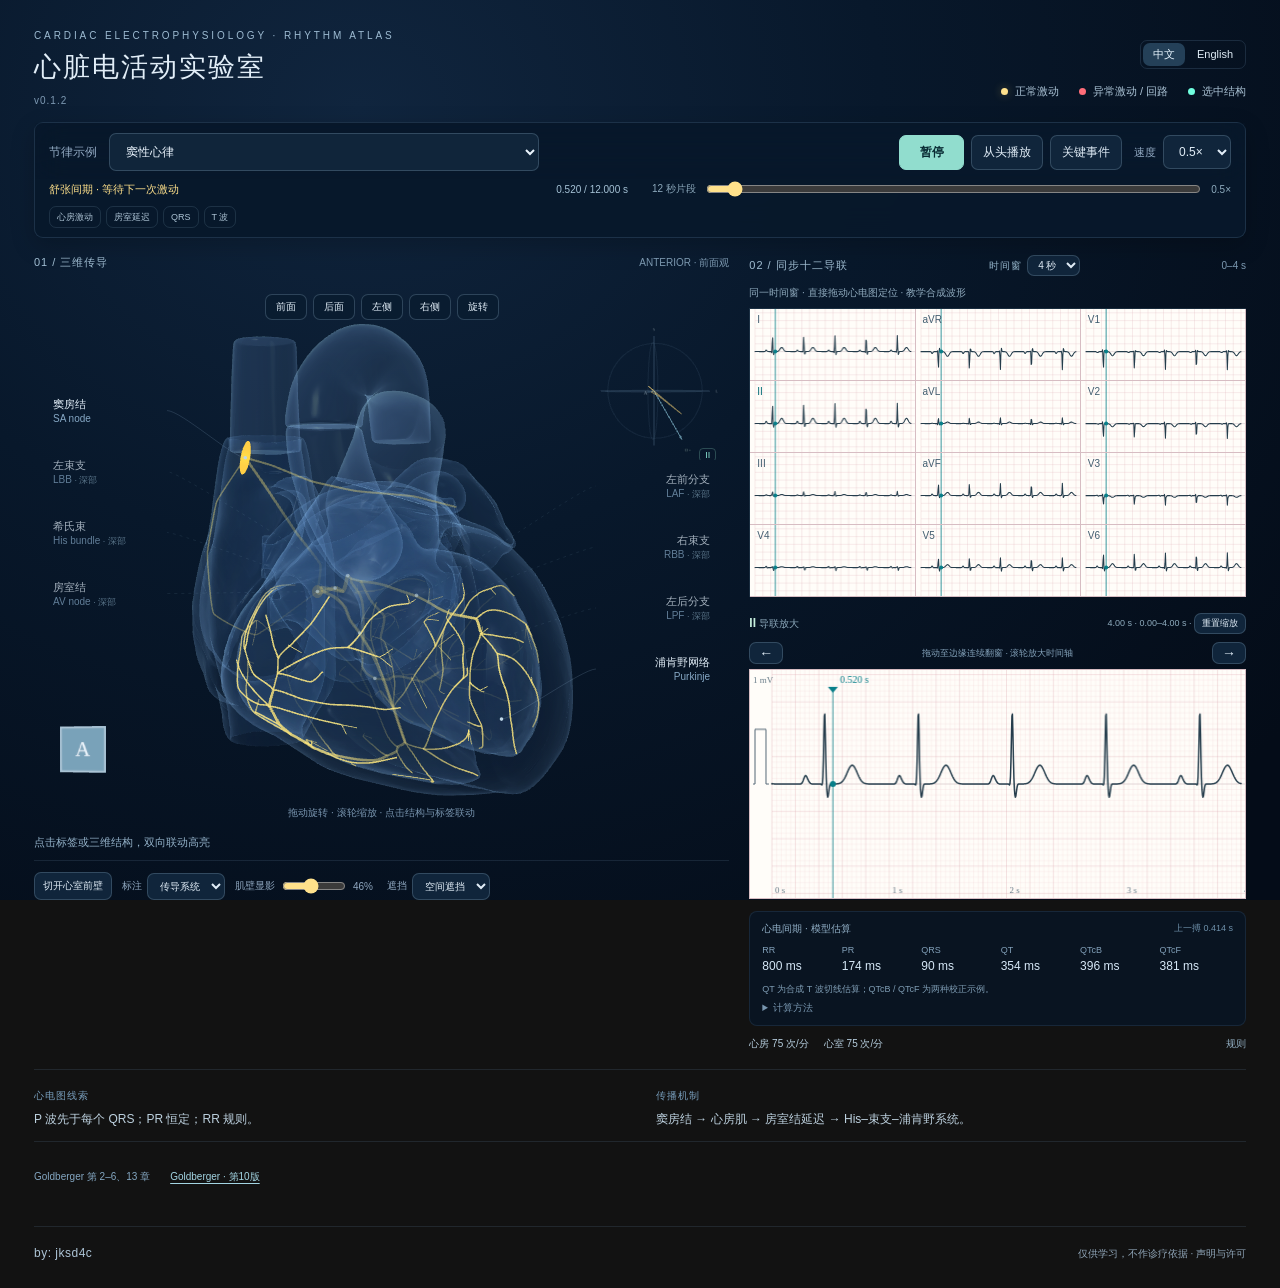
==== outputs/sinus-rhythm-3d.html @ d71da27b "Release v0.1.2 teaching beta under GPL-3.0-only" ====
<!doctype html>
<!--
SPDX-License-Identifier: GPL-3.0-only
Copyright (C) 2026 jksd4c
See LICENSE for copying conditions and warranty disclaimer.
-->

<html lang="zh-CN"><head><meta charset="utf-8"><meta name="referrer" content="no-referrer"><meta name="viewport" content="width=device-width, initial-scale=1"><title>心脏电活动实验室 · 0.1.2 内测版</title><style>/*
SPDX-License-Identifier: GPL-3.0-only
Copyright (C) 2026 jksd4c
See LICENSE for copying conditions and warranty disclaimer.
*/
:root{color-scheme:dark;--ink:#e1edf7;--muted:#94afc7;--line:#819fb52b;--gold:#ffe18b;--red:#ff6d79;--cyan:#70ffdf;--bg:#0b1b2c}*{box-sizing:border-box}body{margin:0;background:radial-gradient(ellipse at 30% 20%,#224365 0%,#102940 40%,#0a1b2c 85%);color:var(--ink);font-family:"Segoe UI","Microsoft YaHei",sans-serif}main{max-width:1600px;margin:auto;padding:30px 34px 22px}button,input,select{font:inherit}button,select{background:#19374f;color:var(--ink);border:1px solid #65839a66;border-radius:7px;padding:8px 11px;font-size:12px;cursor:pointer}select{max-width:100%}button:hover,select:hover{background:#294e68;border-color:#90b4c6}button:focus-visible,select:focus-visible,input:focus-visible,canvas:focus-visible{outline:2px solid var(--cyan);outline-offset:3px}button[aria-pressed=true]{border-color:#70d3c3;color:#b5ffe7;background:#1b4e55}button.primary{color:#092c34;background:#91ddce;border-color:#91ddce;font-weight:600;min-width:65px}input[type=range]{accent-color:var(--gold);cursor:pointer}button:disabled{opacity:.4;cursor:default}[hidden]{display:none!important}.heading{display:flex;justify-content:space-between;align-items:center;gap:24px}.eyebrow{font-size:10px;letter-spacing:2.9px;color:#9dbbd2}h1{font-weight:500;font-size:27px;letter-spacing:2px;margin:8px 0 5px}.subtitle{font-size:12px;margin:0;color:var(--muted)}.legend{display:flex;gap:20px;font-size:11px;color:#abc3d5}.dot{display:inline-block;width:7px;height:7px;margin-right:7px;border-radius:50%;background:currentColor}.gold{color:var(--gold);box-shadow:0 0 10px #ffd35d55}.red{color:var(--red)}.cyan{color:var(--cyan)}.purple{color:#bb8be3}.blue{color:#578bb8}.gray{color:#727b8b}.session-bar{display:flex;align-items:center;gap:25px;padding:20px 0 17px;border-bottom:1px solid var(--line);margin-top:10px}.rhythm-control{display:flex;align-items:center;gap:12px;font-size:12px;color:var(--muted)}#rhythm{min-width:260px;padding:10px 12px;color:#eaf4fd}.rate-control{display:flex;flex-direction:column;gap:7px;font-size:10px;color:var(--muted)}.rate-input{display:flex;align-items:center;gap:8px;white-space:nowrap}.rate-input input{width:110px;margin:0}.rate-input output{font-size:20px;font-variant-numeric:tabular-nums;color:var(--gold);min-width:31px}.rate-input small{font-size:10px}.play-controls{display:flex;align-items:center;gap:7px;margin-left:auto}.speed-control{font-size:11px;color:var(--muted);display:flex;align-items:center;gap:7px;margin-left:5px}.workspace-grid{display:grid;grid-template-columns:minmax(0,1.12fr) minmax(0,1fr);gap:30px;margin-top:17px}.pane-heading{display:flex;justify-content:space-between;align-items:center;font-size:11px;letter-spacing:1px;color:#a2bfd4}.pane-heading span:last-child{color:#7e9bb3;letter-spacing:0;font-size:10px}.heart-pane{min-width:0}.scene-wrap{position:relative;height:478px;min-height:420px;isolation:isolate;touch-action:none}.scene-wrap canvas{position:absolute;inset:0;display:block;width:100%;height:100%}.heart-webgl{cursor:grab}.overlay{pointer-events:none;z-index:2}.view-presets{position:absolute;top:16px;left:0;right:0;display:flex;justify-content:center;gap:6px;z-index:5}.view-presets button{font-size:10px;background:#153149a8;padding:5px 10px}.hint{position:absolute;bottom:6px;left:0;right:0;text-align:center;font-size:10px;color:#7394af;pointer-events:none;z-index:3}.loading{position:absolute;top:40%;left:0;right:0;text-align:center;font-size:13px;color:#cce3f2;z-index:10}.anatomy-labels{position:absolute;inset:0;overflow:hidden;z-index:4;pointer-events:none}.anatomy-label-slot{position:absolute;left:0;top:0;pointer-events:auto;transition:opacity .18s}.anatomy-label{display:block;width:100%;padding:5px 6px;min-height:41px;text-align:left;background:transparent;border:1px solid transparent;line-height:1.4}.anatomy-label-slot.right .anatomy-label{text-align:right}.label-name{display:block;font-size:11px;font-weight:500}.label-latin{display:block;font-size:10px;color:#86a8c5}.anatomy-label:hover,.anatomy-label-slot.hovered .anatomy-label{background:#2c50654d;border-color:#83d6c945}.anatomy-label-slot.selected .anatomy-label{background:#154d51da;color:#84ffe0;border-color:#65d9bb99}.anatomy-label-slot.selected .label-latin{color:#83d6c8}.anatomy-label-slot.muted{opacity:.7}.selection-strip{display:flex;align-items:center;gap:9px;min-height:35px;font-size:11px;line-height:1.6;color:#93b1c8;margin-top:0}.selection-strip>span{flex:1}.selection-strip button{padding:4px 7px;white-space:nowrap;font-size:10px}.selection-strip .has-selection{color:#b2ebdf}.view-controls{border-top:1px solid var(--line);padding-top:11px;display:flex;gap:10px;align-items:center;flex-wrap:wrap;font-size:10px}.view-controls label{display:flex;gap:5px;align-items:center;color:var(--muted)}.view-controls select,.view-controls button{font-size:10px;padding:6px 8px}.view-controls input{width:64px}.view-controls output{min-width:24px}.ecg-pane{min-width:0}.ecg-caption{color:#8faabd;font-size:10px;margin:10px 0 8px}.ecg-grid{display:grid;grid-template-columns:repeat(3,minmax(0,1fr));border-top:1px solid #4d6c8144;border-left:1px solid #4d6c8144}.ecg-cell{display:block;position:relative;padding:0;height:72px;border:0;border-right:1px solid #4d6c8144;border-bottom:1px solid #4d6c8144;background:#0c2034;border-radius:0;overflow:hidden}.ecg-cell:hover{background:#122c42}.ecg-cell[aria-pressed=true]{box-shadow:inset 0 0 0 1px #81cdb5;background:#102c3b}.ecg-cell span{position:absolute;left:7px;top:5px;color:#a9c4d8;font-size:10px;z-index:1}.ecg-cell[aria-pressed=true] span{color:#adffe4}.ecg-cell canvas{width:100%;height:100%;display:block}.strip-heading{display:flex;align-items:center;justify-content:space-between;margin:12px 0 5px;font-size:10px;color:#8daabc}.strip-heading strong{color:#c6efdd;font-size:12px}.strip-heading span:last-child{font-size:9px}.lead-strip{display:block;width:100%;height:156px;background:#0c2034;cursor:crosshair;border:1px solid #4d6c8155}.ecg-values{display:flex;gap:15px;font-size:11px;color:#b7cfdf;margin-top:10px;line-height:1.5;font-variant-numeric:tabular-nums}.ecg-values span:last-child{margin-left:auto;color:#90acbf;font-size:10px}.time-section{margin-top:18px;padding-top:15px;border-top:1px solid var(--line)}.phase-line{display:flex;align-items:center;justify-content:space-between;gap:12px}.phase-line>strong{color:var(--gold);font-size:13px;font-weight:500;min-width:245px}.sequence{display:flex;align-items:center;gap:8px;font-size:10px;color:#60849e}.sequence b{font-weight:500;color:#779bb8}.sequence b.active{color:var(--gold);text-shadow:0 0 14px #e3bb4d88}.time-readout{font-size:11px;color:#a5c2d6;font-variant-numeric:tabular-nums;white-space:nowrap}.timeline{height:3px;background:#4a698349;margin:12px 0 8px}.timeline>div{height:100%;width:0;background:linear-gradient(90deg,#d7b85c,#ffe18b)}.scrub-row{display:flex;align-items:center;gap:14px;font-size:10px;color:#8daabd}.scrub-row input{flex:1;min-width:40px}.scrub-row>span{white-space:nowrap}.event-markers{display:flex;gap:7px;flex-wrap:wrap;padding:9px 0 0}.event-markers button{font-size:10px;padding:3px 8px;background:transparent;border-color:#7595ae33;color:#adc4d5}.event-markers button.abnormal{color:#ff9ba1;border-color:#c66b7355}.teaching-note{display:grid;grid-template-columns:1fr 1fr;gap:32px;margin:18px 0 24px;padding:15px 0;border-top:1px solid var(--line);border-bottom:1px solid var(--line)}.note-label{font-size:10px;letter-spacing:1px;color:#789ebc}.teaching-note p{font-size:12px;color:#bdd1df;line-height:1.8;margin:6px 0 0}.teaching-note label{font-size:11px;margin-top:9px;display:flex;align-items:center;gap:10px}.detail-tabs{display:flex;gap:4px;border-bottom:1px solid var(--line);padding-bottom:0}.detail-tabs button{border:0;background:transparent;border-radius:0;color:#8eacc2;font-size:12px;padding:10px 18px;border-bottom:2px solid transparent;margin-bottom:-1px}.detail-tabs button[aria-expanded=true]{color:#b6f5e1;border-bottom-color:#7ed0bc}.detail-tabs button:hover{color:#e5f8f1}.vector-panel{display:grid;grid-template-columns:1fr 1fr;gap:12px 40px;padding-top:20px}.detail-title{font-size:13px;color:#c9deec;margin-bottom:7px}.vector-panel canvas{width:100%;height:270px;display:block}.micro-copy{font-size:10px;line-height:1.8;color:#8da9bc}.model-note{grid-column:1/-1;margin:8px 0 0;font-size:10px;line-height:1.8;color:#7896ac}.detail-toolbar{display:flex;align-items:center;justify-content:space-between;gap:18px;padding:19px 0 10px}.detail-toolbar>div:first-child{min-width:190px}.detail-toolbar #ventricular-settings,.detail-toolbar #pv-settings{display:flex;gap:10px;align-items:center;flex-wrap:wrap;justify-content:flex-end}.detail-toolbar label{display:flex;gap:7px;align-items:center;font-size:10px;color:#9cb7ca}.detail-toolbar select,.detail-toolbar button{font-size:11px}.detail-toolbar input{width:100px}.detail-toolbar output{min-width:49px;font-variant-numeric:tabular-nums}.local-grid{display:grid;grid-template-columns:1.5fr 1fr;gap:22px}.local-scene{position:relative;height:370px;touch-action:none;background:radial-gradient(ellipse at 50% 50%,#21446555,#0b213000);overflow:hidden}.local-scene canvas{position:absolute;inset:0;width:100%;height:100%;display:block;cursor:grab}.local-hint{position:absolute;left:0;right:0;bottom:5px;text-align:center;font-size:10px;color:#7d9cb1;pointer-events:none;z-index:2}.local-overlay{position:absolute;inset:0;pointer-events:none;z-index:2}.local-tag{position:absolute;font-size:10px;color:#bcdae9;background:#0f2b3cdc;padding:3px 6px;border-radius:4px;white-space:nowrap;transform:translate(-50%,-50%)}.local-legend{display:flex;gap:8px 13px;flex-wrap:wrap;font-size:10px;color:#9fb9ce;margin:9px 0 5px}.local-readout>canvas{height:170px;width:100%;display:block}.local-readout>strong{font-size:12px;font-weight:500;color:#e3d397}.local-readout>p{font-size:11px;line-height:1.9;color:#b2c9d9;margin:9px 0}.local-readout>p.micro-copy{font-size:10px;color:#819eb5}.reference-intro h2{font-size:16px;font-weight:500;margin:22px 0 8px}.reference-intro p,.reference-grid p,.reference-grid li{font-size:12px;line-height:1.9;color:#aac3d4}.table-scroll{overflow:auto}table{border-collapse:collapse;width:100%;font-size:11px;line-height:1.8}th,td{border-bottom:1px solid var(--line);padding:13px 14px;text-align:left;vertical-align:top}th{font-size:10px;color:#9bb9ce;font-weight:500}td{color:#bed3e2}a{color:#a3d5e3;text-underline-offset:3px}a:hover{color:#d5f8ff}td:first-child{width:30%}td:nth-child(2){width:28%}.scope-list{display:flex;flex-wrap:wrap;gap:8px;margin-top:18px}.scope-list button{font-size:10px}.reference-grid{display:grid;grid-template-columns:1fr 1fr;gap:30px;margin-top:15px}.reference-grid h3{font-size:13px;font-weight:500;color:#d1e1eb}.reference-grid ul{padding-left:18px}.reference-grid li{margin-bottom:8px}footer{display:flex;justify-content:space-between;gap:30px;font-size:10px;color:#708fa7;border-top:1px solid var(--line);margin-top:26px;padding-top:14px}footer details{max-width:750px}footer summary{cursor:pointer;text-align:right}footer p{line-height:1.8}
@media(min-width:1450px){.scene-wrap{height:493px}.ecg-cell{height:76px}}@media(max-width:1190px){main{padding:25px 22px}.session-bar{gap:18px;flex-wrap:wrap}.play-controls{margin-left:auto}.legend{gap:12px;font-size:10px}.workspace-grid{gap:20px;grid-template-columns:1.1fr 1fr}.scene-wrap{height:465px}.view-controls{gap:6px}.sequence{gap:4px;font-size:9px}.phase-line>strong{min-width:200px;font-size:12px}.detail-toolbar{align-items:flex-start}}@media(max-width:950px){.workspace-grid{grid-template-columns:1fr}.scene-wrap{height:520px}.ecg-cell{height:90px}.ecg-grid{grid-template-columns:repeat(3,minmax(0,1fr))}.ecg-pane{margin-top:5px}.heading{align-items:flex-start}.legend{flex-wrap:wrap;max-width:240px;gap:8px 12px}.session-bar{gap:15px 25px}.play-controls{margin-left:0}.sequence{display:none}.local-grid{grid-template-columns:1.25fr 1fr}.detail-toolbar{flex-direction:column;align-items:stretch}.detail-toolbar #ventricular-settings,.detail-toolbar #pv-settings{justify-content:flex-start}}@media(max-width:620px){main{padding:20px 13px}.heading{display:block}h1{font-size:23px}.eyebrow{font-size:9px;letter-spacing:2px}.legend{max-width:none;margin-top:14px}.session-bar{padding-top:10px;gap:15px}.rhythm-control{width:100%;justify-content:space-between}#rhythm{min-width:0;flex:1;max-width:290px}.rate-control{flex-direction:row;align-items:center;gap:12px}.rate-input input{width:135px}.play-controls{width:100%;flex-wrap:wrap}.speed-control{margin-left:auto}.scene-wrap{height:443px}.anatomy-label{padding:4px 2px}.label-name{font-size:10px}.label-latin{font-size:9px}.selection-strip{font-size:10px;flex-wrap:wrap}.selection-strip>span{flex-basis:75%}.view-controls{gap:9px}.ecg-cell{height:72px}.ecg-grid{grid-template-columns:repeat(2,minmax(0,1fr))}.teaching-note{grid-template-columns:1fr;gap:15px}.phase-line{align-items:flex-start}.phase-line>strong{min-width:0;font-size:11px}.time-readout{font-size:10px}.ecg-values{gap:9px;font-size:10px}.detail-tabs{overflow-x:auto}.detail-tabs button{padding:11px 12px;white-space:nowrap;font-size:11px}.vector-panel{grid-template-columns:1fr;gap:20px}.vector-panel canvas{height:250px}.local-grid{grid-template-columns:1fr;gap:8px}.local-scene{height:310px}.local-readout canvas{height:165px}.reference-grid{grid-template-columns:1fr;gap:8px}.table-scroll table{min-width:580px}.detail-toolbar input{width:105px}.strip-heading span:last-child{font-size:8px}footer{gap:14px}.ecg-pane .pane-heading{font-size:10px}}@media(prefers-reduced-motion:reduce){.anatomy-label-slot{transition:none}}

/* Local viewing refinements */
.session-bar{position:sticky;top:0;z-index:30;background:#112b42ed;backdrop-filter:blur(14px);padding-left:10px;padding-right:10px;margin-left:-10px;margin-right:-10px}
.local-readout>#local-ecg{height:92px;margin:8px 0 9px}.local-readout>#local-trace{height:165px}
#panel-tissue[data-local="pv"] .local-legend span:nth-child(n+3){display:none}
#panel-tissue[data-local="ventricle"] .local-scene{height:415px}
@media(max-width:620px){.session-bar{position:relative;top:auto}.local-scene,#panel-tissue[data-local="ventricle"] .local-scene{height:310px}}

/* Paper ECG, collapsible detail views, and depth cues. */
.ecg-cell,.ecg-cell:hover,.ecg-cell[aria-pressed=true],.lead-strip{background:#fffdf9;border-color:#d7bdc3}.ecg-cell span{color:#425d70}.ecg-cell[aria-pressed=true]{box-shadow:inset 0 0 0 1.5px #16858f}.ecg-cell[aria-pressed=true] span{color:#056d78}.ecg-cell canvas,.lead-strip{touch-action:none;cursor:ew-resize}.ecg-cell canvas.scrubbing,.lead-strip.scrubbing{cursor:grabbing}
.ecg-progress-row{display:flex;align-items:center;gap:10px;padding:10px 12px 8px;background:#fffdf9;color:#546e7c;font-size:10px;border:1px solid #d7bdc3;border-top:0}.ecg-progress-row input{flex:1;min-width:40px;accent-color:#197e88}.ecg-progress-row output{font-variant-numeric:tabular-nums;min-width:52px;text-align:right}
.detail-tabs #detail-close{margin-left:auto;color:#aac8d3}.detail-tabs button[aria-expanded=true]{color:#b6f5e1;border-bottom-color:#7ed0bc}.anatomy-label-slot.behind .label-latin::after{content:' · 深部';font-size:9px;color:#7897ac}.anatomy-label-slot.behind:not(.selected) .anatomy-label{opacity:.85}
#local-ecg{background:#fffdf9;border-radius:4px}.local-data-credit{font-size:10px;color:#88a8bd}.view-controls{min-height:37px}

.local-data-credit{padding:0 16px 12px;line-height:1.65}.local-data-credit a{color:#aacbd9}.local-tag.trigger-selected{border-color:#ff657b;color:#ffabb7;box-shadow:0 0 16px #ff476320}

/* Expanded clinical repertoire. */
.session-bar{flex-wrap:wrap;gap:14px 22px}.session-bar .rate-input input{width:88px}.window-control{font-size:10px;color:#95b6cb;display:flex;align-items:center;gap:5px}.window-control select{font-size:10px;padding:3px 6px}.scenario-evidence{font-size:10px;color:#8dacc1;display:flex;flex-wrap:wrap;gap:7px 18px;margin:-12px 0 16px;line-height:1.8}.scenario-evidence #model-context{flex-basis:100%;color:#91aaba}.catalog-tools{display:flex;align-items:center;gap:22px;margin:18px 0 10px;font-size:12px}.catalog-tools label{display:flex;align-items:center;gap:8px}.catalog-tools input{background:#10283d;color:#c6e1ee;border:1px solid #65839a66;border-radius:5px;padding:8px}.scope-list{max-height:340px;overflow:auto}.detail-tabs{flex-wrap:wrap}.circuit-panel{display:grid;grid-template-columns:1.5fr 1fr;gap:25px;padding:22px 0}.circuit-panel canvas{width:100%;height:310px}.circuit-notes p{font-size:12px;line-height:1.9;color:#bdd0df}.circuit-notes p.micro-copy{font-size:10px;color:#8ca9bc}#morphology-canvas{display:block;width:100%;height:620px;background:#fffdf9;border:1px solid #d7bdc3;border-radius:6px}#beat-metrics{font-size:11px;color:#aadbcf;font-variant-numeric:tabular-nums;line-height:1.8}.circuit-panel .detail-title{margin-bottom:12px}@media(max-width:800px){.circuit-panel{grid-template-columns:1fr}.circuit-panel canvas{height:300px}#morphology-canvas{height:680px}.catalog-tools{flex-wrap:wrap}} 

/* Compact, always available legal notice; full text opens only on request. */
#legal-credit{position:fixed;right:16px;bottom:10px;z-index:40;display:block;margin:0;padding:0;border:0;max-width:calc(100vw - 28px);color:#91a7ba;font-size:11px;line-height:1.5}
#legal-credit>details{max-width:none}
#legal-credit>details>summary{list-style:none;cursor:pointer;padding:4px 7px;border-radius:4px;background:rgba(10,28,44,.88);font-size:11px;font-weight:400;color:inherit;text-align:right}
#legal-credit>details>summary::-webkit-details-marker{display:none}
#legal-credit>details>summary:hover{color:#d0e2ef}
#legal-credit>details>summary:focus-visible{outline:2px solid #8ebbd6;outline-offset:3px}
#legal-credit .notice-body{position:absolute;right:0;bottom:33px;width:min(620px,calc(100vw - 28px));max-height:min(65vh,600px);overflow:auto;overscroll-behavior:contain;padding:18px 20px;background:#112b40;border:1px solid #345268;border-radius:10px;box-shadow:0 12px 40px #0006;color:#b9cfdf;font-size:12px;text-align:left;box-sizing:border-box}
#legal-credit .notice-body>p:first-child{margin-top:0}
#legal-credit .notice-body details{max-width:100%}
#legal-credit .notice-body summary{text-align:left;color:#cde2ef;font-size:12px}
#legal-credit .notice-body pre{white-space:pre-wrap;overflow-wrap:anywhere;font-size:11px;line-height:1.7}
@media(max-width:520px){#legal-credit{right:10px;bottom:6px}#legal-credit>details>summary{font-size:10px}#legal-credit .notice-body{padding:14px 16px}}
/*
SPDX-License-Identifier: GPL-3.0-only
Copyright (C) 2026 jksd4c
See LICENSE for copying conditions and warranty disclaimer.
*/
/* Darker workspace and compact transport. Anatomy materials are unchanged. */
:root{--bg:#050e1c;--line:#58718d38;--muted:#91a9c1}
body{background:radial-gradient(ellipse at 28% 12%,#10253e 0%,#08182b 40%,#040c18 90%);background-attachment:fixed}
main{max-width:1780px;padding-bottom:20px}.heading{margin-bottom:14px}.header-right{display:flex;align-items:flex-end;flex-direction:column;gap:15px}.version-badge{display:inline-block;font-size:10px;letter-spacing:1px;color:#7e9ab4;margin-top:4px}.language-switch{display:flex;gap:2px;padding:2px;border:1px solid #45617b55;border-radius:7px}.language-switch button{font-size:11px;padding:4px 10px;border:0;background:transparent}.language-switch button[aria-pressed=true]{background:#244058;color:#e8f5ff}.session-bar{background:#081a2cf2;border:1px solid #28435b66;border-radius:9px;padding:13px 16px;margin-left:0;margin-right:0;gap:18px}.rhythm-control{flex:1;min-width:0}#rhythm{max-width:430px;width:100%;background:#10253a}.play-controls{flex-shrink:0}button,select{background:#10253b}.view-presets button{background:#0a1c30dd}.workspace-grid{grid-template-columns:minmax(0,1.15fr) minmax(0,1fr);gap:24px}.heart-pane,.ecg-pane{min-width:0}.model-stage{display:grid;grid-template-columns:minmax(0,1fr) 185px;gap:12px;align-items:start;margin-top:8px}.scene-wrap{height:500px;min-height:420px}.model-help{position:static;display:block;margin:7px 0 4px;color:#7894ae;font-size:10px;line-height:1.6;text-align:center}.vector3d-card{margin-top:54px;border:1px solid #31506b77;background:#071526b0;border-radius:10px;padding:12px;min-width:0;overflow:hidden}.vector3d-heading{display:flex;gap:8px;align-items:center;justify-content:space-between;font-size:11px;color:#adcae1}.vector3d-heading strong{font-weight:500}.vector3d-heading>span{color:#8ae3d1;border:1px solid #54878077;padding:1px 7px;border-radius:4px}.vector3d-scene{height:183px;position:relative}.vector3d-scene canvas{width:100%;height:100%;display:block}.vector3d-legend{display:flex;justify-content:space-between;font-size:9px;color:#94afc4}.vector3d-legend .dot{width:5px;height:5px;margin-right:4px}#vector3d-value{font-size:11px;font-variant-numeric:tabular-nums;line-height:1.7;color:#b6d8e6;margin-top:8px}#vector3d-clue{font-size:10px;line-height:1.7;color:#93adc2;border-top:1px solid #35536b55;padding-top:9px;margin:7px 0}.vector3d-card>.micro-copy{font-size:9px;line-height:1.6;display:block;color:#6f8ca5}.orientation-cube{position:absolute;left:8px;bottom:6px;width:86px;height:86px;z-index:6;touch-action:none}.scene-wrap .orientation-cube canvas{position:static;width:86px;height:86px;cursor:pointer;outline-offset:-3px}.selection-strip{margin-top:3px}.scenario-evidence{position:static!important;clear:both;display:flex;flex-wrap:wrap;gap:9px 20px;padding:14px 0;line-height:1.8;max-width:100%;color:#84a7c2}.scenario-evidence #model-context{flex-basis:100%;font-size:11px}.teaching-note{border-bottom:1px solid var(--line);padding-bottom:10px}
.lead-strip{height:192px;touch-action:none}.strip-heading{align-items:center;min-height:28px}.strip-heading button{padding:3px 7px;font-size:9px}.strip-navigation{display:flex;align-items:center;justify-content:space-between;color:#82a0b8;font-size:9px;margin-bottom:5px;gap:8px}.strip-navigation button{padding:2px 9px;font-size:14px}.ecg-values{font-size:10px}.interval-panel{margin-top:12px;border:1px solid #2f4a635e;border-radius:8px;background:#071628b5;padding:10px 12px}.interval-heading{display:flex;justify-content:space-between;font-size:10px;gap:10px;color:#91afc6}.interval-heading span:last-child{font-size:9px;color:#6d8fa9}.interval-grid{display:grid;grid-template-columns:repeat(6,minmax(0,1fr));gap:10px;margin-top:9px}.interval-grid>div{display:flex;flex-direction:column;gap:4px;min-width:0}.interval-grid span{font-size:9px;color:#82a0b9}.interval-grid strong{font-weight:500;font-size:13px;color:#d6e8f7;white-space:nowrap;font-variant-numeric:tabular-nums}#interval-note{font-size:9px;color:#7f9db4;line-height:1.6;margin:9px 0 0}.metric-method{font-size:10px;color:#7896af;margin-top:5px}.metric-method summary{cursor:pointer}.metric-method p{line-height:1.8;margin:6px 0 0}.page-footer{display:flex;position:static;justify-content:space-between;align-items:center;gap:20px;margin-top:26px;padding:16px 0 4px;border-top:1px solid var(--line);font-size:11px;color:#6f8da6}.author-credit{font-size:12px;color:#adc4d6;letter-spacing:.5px}#legal-credit{position:relative;inset:auto;max-width:100%;font-size:10px;z-index:45}#legal-credit>details>summary{font-size:10px;background:transparent;padding:3px 0}#legal-credit .notice-body{bottom:32px;background:#091b2e}.reference-intro h2{font-size:17px}.reference-grid{display:none}
html[lang=en] h1{font-size:25px;letter-spacing:.3px}html[lang=en] .label-name{font-size:10px}html[lang=en] .label-latin{display:none}html[lang=en] .model-stage .anatomy-label{min-height:35px}html[lang=en] .view-controls{gap:8px}html[lang=en] .vector3d-card{font-size:10px}html[lang=en] .phase-line>strong{max-width:45%;min-width:0}html[lang=en] #rhythm{font-size:11px}
@media(max-width:1500px) and (min-width:951px){.model-stage{grid-template-columns:1fr}.scene-wrap{height:440px;min-height:420px}.vector3d-card{margin-top:0;display:grid;grid-template-columns:160px 1fr;grid-template-rows:auto auto auto;gap:4px 15px;padding:10px 14px}.vector3d-heading{grid-column:2;grid-row:1}.vector3d-scene{grid-column:1;grid-row:1/6;height:146px}.vector3d-legend{grid-column:2;justify-content:flex-start;gap:18px}#vector3d-value,#vector3d-clue{grid-column:2;margin:0}.vector3d-card>.micro-copy{grid-column:2}.lead-strip{height:230px}.interval-grid{gap:6px}.interval-grid strong{font-size:12px}}
@media(max-width:1100px){.session-bar{flex-wrap:wrap}.rhythm-control{min-width:280px}.play-controls{margin-left:0}main{padding:24px 20px}.header-right .legend{gap:11px;font-size:9px}.interval-grid strong{font-size:11px}}
@media(max-width:950px){.workspace-grid{grid-template-columns:1fr}.model-stage{grid-template-columns:minmax(0,1fr) 185px}.scene-wrap{height:480px}.ecg-pane{padding-top:16px;border-top:1px solid var(--line)}.header-right{gap:10px}.legend{flex-wrap:wrap;justify-content:flex-end}.heading{gap:12px}.eyebrow{font-size:8px;letter-spacing:1.8px}h1{font-size:23px}.lead-strip{height:210px}.phase-line{flex-wrap:wrap}.page-footer{gap:15px}}
@media(max-width:600px){main{padding:20px 12px}.heading{align-items:flex-start}h1,html[lang=en] h1{font-size:20px}.heading .legend{display:none}.session-bar{padding:12px;gap:12px;position:static}.rhythm-control{min-width:0;width:100%;flex-basis:100%;flex-direction:column;align-items:stretch;gap:7px}#rhythm{min-width:0;max-width:100%}.play-controls{flex-wrap:wrap;gap:6px;width:100%}.play-controls button{font-size:11px;padding:7px 9px}.speed-control{margin-left:auto}.model-stage{grid-template-columns:1fr}.scene-wrap{height:430px;min-height:400px}.vector3d-card{margin-top:0;display:grid;grid-template-columns:125px 1fr;gap:4px 10px;padding:10px}.vector3d-heading{grid-column:2}.vector3d-scene{grid-column:1;grid-row:1/6;height:145px}.vector3d-legend,#vector3d-value,#vector3d-clue,.vector3d-card>.micro-copy{grid-column:2}.vector3d-legend{font-size:8px;justify-content:flex-start;gap:13px}#vector3d-value,#vector3d-clue{margin:0}.vector3d-heading{font-size:10px}.orientation-cube,.scene-wrap .orientation-cube canvas{width:72px;height:72px}.interval-grid{gap:6px;grid-template-columns:repeat(3,1fr)}.interval-grid>div:nth-child(n+4){padding-top:6px;border-top:1px solid #2d455b66}.interval-grid strong{font-size:13px}.page-footer{align-items:flex-start;flex-wrap:wrap}.model-help{font-size:9px}.ecg-caption{font-size:9px}html[lang=en] .phase-line>strong{max-width:100%}.phase-line .sequence{font-size:8px}.model-stage .label-name{font-size:10px}.strip-navigation{font-size:8px}#strip-zoom-label{font-size:8px}.vector3d-card .micro-copy{font-size:8px}.view-controls{font-size:9px}.view-controls select,.view-controls button{font-size:9px}.scenario-evidence{font-size:10px}}

/* Compact corner instruments and a single persistent transport bar. */
html{scroll-padding-top:180px}
/* v0.1.2: references live in the compact footer notice. */
#reference-notice{margin:12px 0;border-top:1px solid var(--line);border-bottom:1px solid var(--line);padding:9px 0}
#panel-reference{padding-top:7px}
#panel-reference .catalog-tools{font-size:11px;gap:10px;flex-wrap:wrap}
#panel-reference .catalog-tools label{flex:1;min-width:0}
#panel-reference .catalog-tools input{min-width:0;width:100%;padding:6px 8px}
#panel-reference .scope-list{margin-top:9px;max-height:220px;gap:6px;overscroll-behavior:contain}
#panel-reference .scope-list button{font-size:10px;padding:6px 8px;text-align:left;line-height:1.5}
#panel-reference th,#panel-reference td{padding:9px 8px;font-size:10px}
.sticky-controls{position:sticky;top:0;z-index:50;background:#08182bf5;border:1px solid #35516b75;border-radius:9px;box-shadow:0 8px 25px #0003;backdrop-filter:blur(16px);margin-top:14px}
.sticky-controls .session-bar{position:static;border:0;border-radius:0;background:none;margin:0;padding:10px 14px 8px;gap:16px}
.sticky-controls .time-section{margin:0;padding:0 14px 9px;border:0;display:grid;grid-template-columns:minmax(280px,1fr) minmax(300px,1.35fr);gap:4px 24px}
.sticky-controls .phase-line{grid-column:1;grid-row:1;min-width:0;gap:8px}
.sticky-controls .phase-line>strong{min-width:0;max-width:none;flex:1;font-size:11px;white-space:nowrap;text-overflow:ellipsis;overflow:hidden}
.sticky-controls .time-readout{font-size:10px}
.sticky-controls .sequence,.sticky-controls .timeline{display:none}
.sticky-controls .scrub-row{grid-column:2;grid-row:1;gap:10px}
.sticky-controls .scrub-row input{margin:0;height:20px}
.sticky-controls .event-markers{grid-column:1/-1;padding:3px 0 0;gap:5px;flex-wrap:nowrap;overflow-x:auto;min-height:25px;scrollbar-width:thin}
.sticky-controls .event-markers button{white-space:nowrap;padding:2px 7px;font-size:9px}
.workspace-grid{grid-template-columns:minmax(0,1.4fr) minmax(0,1fr)}
.model-stage{display:block}
#scene-wrap{height:560px;min-height:460px}
.scene-wrap .vector3d-card{position:absolute;right:6px;top:44px;display:block;margin:0;padding:0;width:138px;height:138px;background:transparent;border:0;border-radius:0;z-index:7;overflow:hidden;pointer-events:none}
.scene-wrap .vector3d-heading{position:absolute;right:7px;bottom:0;display:block;font-size:9px;z-index:1}
.scene-wrap .vector3d-heading strong{display:none}
.scene-wrap .vector3d-heading>span{padding:1px 5px;background:#08182b99}
.scene-wrap .vector3d-scene{display:block;width:100%;height:100%}
.scene-wrap .vector3d-scene canvas{position:static;inset:auto;width:100%;height:100%}
.scene-wrap .vector3d-legend,.scene-wrap #vector3d-value,.scene-wrap #vector3d-clue,.scene-wrap .vector3d-card>.micro-copy{display:none}
@media(max-width:1500px) and (min-width:951px){#scene-wrap{height:520px}.workspace-grid{grid-template-columns:minmax(0,1.4fr) minmax(0,1fr);gap:20px}.sticky-controls .session-bar{flex-wrap:wrap}.sticky-controls .time-section{grid-template-columns:minmax(240px,1fr) minmax(260px,1fr)}}
@media(max-width:950px){.workspace-grid{grid-template-columns:1fr}#scene-wrap{height:530px}.sticky-controls .session-bar{gap:9px 12px}.sticky-controls .time-section{grid-template-columns:1fr;gap:3px}.sticky-controls .phase-line{grid-row:1}.sticky-controls .scrub-row{grid-column:1;grid-row:2}.sticky-controls .event-markers{grid-row:3}.sticky-controls .rhythm-control{min-width:180px}.sticky-controls #rhythm{padding:7px 9px}.sticky-controls .play-controls button{padding:6px 9px}.sticky-controls .phase-line>strong{max-width:none}}
@media(max-width:600px){html{scroll-padding-top:218px}.heading{display:flex}.header-right{padding-top:2px}.language-switch button{font-size:10px;padding:4px 6px}.sticky-controls{margin-top:12px;border-radius:6px}.sticky-controls .session-bar{padding:8px 9px 5px;gap:7px}.sticky-controls .rhythm-control{min-width:0;flex-direction:row;gap:6px;font-size:10px}.sticky-controls #rhythm{min-width:0;font-size:10px;padding:7px 5px;flex:1}.sticky-controls .play-controls{gap:5px}.sticky-controls .speed-control{font-size:9px;gap:4px}.sticky-controls #speed{padding:5px;font-size:10px}.sticky-controls .time-section{padding:0 9px 6px}.sticky-controls .phase-line>strong{font-size:9px}.sticky-controls .scrub-row{font-size:9px;gap:8px}.sticky-controls .event-markers{min-height:23px;padding-top:0}.sticky-controls .event-markers button{font-size:8px}.sticky-controls .rate-control{font-size:9px;gap:8px}.sticky-controls .rate-input output{font-size:14px}.sticky-controls .rate-input input{width:100px}.scene-wrap .vector3d-card{width:106px;height:106px;top:47px;right:2px}#scene-wrap{height:460px;min-height:430px}.view-presets{justify-content:flex-start;padding-left:5px;gap:4px}.view-presets button{padding:5px 8px}.pane-heading{font-size:10px}.interval-grid{gap:6px}.page-footer #legal-credit{margin-left:auto}}
</style></head>
<body><main id="heart-app" class="standalone-heart">
 <header class="heading"><div><div class="eyebrow">CARDIAC ELECTROPHYSIOLOGY · RHYTHM ATLAS</div><h1>心脏电活动实验室</h1><span class="version-badge">v0.1.2</span></div><div class="header-right"><div class="language-switch" role="group" aria-label="语言 / Language"><button id="lang-zh" data-language="zh" aria-pressed="true">中文</button><button id="lang-en" data-language="en" aria-pressed="false">English</button></div><div class="legend"><span><i class="dot gold"></i>正常激动</span><span><i class="dot red"></i>异常激动 / 回路</span><span><i class="dot cyan"></i>选中结构</span></div></div></header>
 <div class="sticky-controls"> <section class="session-bar" aria-label="节律和播放设置">
  <label class="rhythm-control">节律示例<select id="rhythm" aria-label="选择心律"></select></label>
  <label id="rhythm-rate-row" class="rate-control" hidden><span id="rhythm-rate-label">示例节律频率</span><span class="rate-input"><input id="rhythm-rate" type="range" min="120" max="240" value="180" step="1" aria-label="异常节律示例频率"><output id="rhythm-rate-value">180</output><small>次/分</small></span></label><div class="play-controls"><button id="play" class="primary" aria-pressed="true">暂停</button><button id="restart">从头播放</button><button id="focus-event" title="暂停在当前示例的关键事件">关键事件</button><label class="speed-control">速度<select id="speed"><option value="0.1">0.1×</option><option value="0.2">0.2×</option><option value="0.5" selected>0.5×</option><option value="1">1×</option></select></label></div>
 </section> <section class="time-section" aria-label="同步时间轴"><div class="phase-line"><strong id="phase-text">窦房结发放</strong><div id="sequence" class="sequence"><b data-stage="0">SAN</b><span>›</span><b data-stage="1">心房</b><span>›</span><b data-stage="2">AVN</b><span>›</span><b data-stage="3">His</b><span>›</span><b data-stage="4">LBB / RBB</b><span>›</span><b data-stage="5">Purkinje</b></div><span class="time-readout"><span id="time-label">0.000</span> / 12.000 s</span></div><div class="timeline"><div id="timeline-fill"></div></div><label class="scrub-row"><span>12 秒片段</span><input id="scrub" type="range" min="0" max="11999" step="1" value="0" aria-label="定位十二秒教学片段"><span id="speed-label">0.5×</span></label><div id="event-markers" class="event-markers" aria-label="片段中的心电事件"></div></section></div>
 <div class="workspace-grid">
  <section class="heart-pane" aria-label="三维心脏及传导系统"><div class="pane-heading"><span>01 / 三维传导</span><span id="view-title">前面观</span></div>
   <div class="model-stage"><div id="scene-wrap" class="scene-wrap"><div class="view-presets"><button data-view="front">前面</button><button data-view="back">后面</button><button data-view="left">左侧</button><button data-view="right">右侧</button><button id="auto" aria-pressed="false">旋转</button></div><div id="loading" class="loading">正在构建心脏与传导网络…</div><div id="orientation-cube" class="orientation-cube" aria-label="解剖方位立方体"></div><aside class="vector3d-card" aria-label="三维心电向量"><div class="vector3d-heading"><strong>三维心电向量</strong><span id="vector3d-lead">II</span></div><div id="vector3d-scene" class="vector3d-scene"></div><div class="vector3d-legend"><span><i class="dot gold"></i>净向量</span><span><i class="dot cyan"></i>导联投影</span></div><div id="vector3d-value"></div><p id="vector3d-clue"></p><span class="micro-copy">与主模型同向旋转 · 胸导联方向为近似示意</span></aside></div></div><div class="model-help">拖动旋转 · 滚轮缩放 · 点击结构与标签联动</div>
   <div class="selection-strip"><span id="structure-info" aria-live="polite">点击标签或结构，定位对应的传导组织。</span><button id="clear-selection" hidden>取消选中</button><button id="magnify-structure" hidden>局部查看</button></div>
   <div class="view-controls"><button id="cut" aria-pressed="false">切开心室前壁</button><label>标注<select id="label-mode"><option value="conduction">传导系统</option><option value="anatomy">解剖结构</option><option value="none">隐藏</option></select></label><label>肌壁显影<input id="opacity" type="range" min="4" max="100" value="46" aria-label="心肌显影强度"><output id="opacity-value">46%</output></label><label>遮挡<select id="depth-mode"><option value="spatial">空间遮挡</option><option value="xray">透视查看</option></select></label></div>
  </section>
  <section class="ecg-pane" aria-label="同步十二导联心电图"><div class="pane-heading"><span>02 / 同步十二导联</span><label class="window-control">时间窗 <select id="ecg-duration" aria-label="心电图显示时间窗"><option value="2000">2 秒</option><option value="4000" selected>4 秒</option><option value="6000">6 秒</option></select></label><span id="ecg-window">0–4 s</span></div><div class="ecg-caption">同一时间窗 · 直接拖动心电图定位 · 教学合成波形</div><div id="ecg-grid" class="ecg-grid"></div><div class="strip-heading"><span><strong id="selected-lead-label">II</strong> 导联放大</span><span><span id="strip-zoom-label">4.0 s</span> · <button id="strip-zoom-reset">重置缩放</button></span></div><div class="strip-navigation"><button id="ecg-prev" aria-label="上一心电图窗口">←</button><span>拖动至边缘连续翻窗 · 滚轮放大时间轴</span><button id="ecg-next" aria-label="下一心电图窗口">→</button></div><canvas id="lead-strip" class="lead-strip" aria-label="选中导联放大，拖动游标可定位时间" tabindex="0"></canvas><div class="interval-panel"><div class="interval-heading"><span>心电间期 · 模型估算</span><span id="interval-beat"></span></div><div class="interval-grid"><div><span>RR</span><strong id="metric-rr">—</strong></div><div><span>PR</span><strong id="metric-pr">—</strong></div><div><span>QRS</span><strong id="metric-qrs">—</strong></div><div><span>QT</span><strong id="metric-qt">—</strong></div><div><span>QTcB</span><strong id="metric-qtcB">—</strong></div><div><span>QTcF</span><strong id="metric-qtcF">—</strong></div></div><p id="interval-note"></p><details class="metric-method"><summary>计算方法</summary><p>PR、QRS 为事件模型时程；QT 采用合成 T 波下降支最大斜率切线的基线交点。QTcB = QT / √RR；QTcF = QT / ∛RR（RR 以秒计）。房颤、明显 RR 不齐、重叠波形或宽 QRS 时不显示常规 QTc。仅作教学估算。</p></details></div><div class="ecg-values"><span id="atrial-rate">心房 75</span><span id="ventricular-rate">心室 75 次/分</span><span id="rate-note">规则</span></div></section>
 </div>

 <section class="teaching-note"><div><span class="note-label">心电图线索</span><p id="rhythm-ecg"></p></div><div><span class="note-label">传播机制</span><p id="rhythm-mechanism"></p><label id="pvc-context-row" hidden>观察情境<select id="pvc-context"><option value="basic">普通室早</option><option value="ront">R-on-T</option><option value="ischemia">急性缺血 / 梗死相关</option><option value="scar">梗死后瘢痕</option></select></label><label id="block-level-row" hidden>阻滞位置示例<select id="block-level"><option value="av">结内</option><option value="his">His–浦肯野系统</option></select></label></div></section>
 <div class="scenario-evidence"><span id="scenario-chapter"></span><a id="scenario-source" target="_blank" rel="noopener noreferrer"></a></div><section class="detail-section" aria-label="局部放大"><div class="detail-tabs" role="group" aria-label="按需展开的观察窗口"><button id="tab-ventricle" hidden aria-expanded="false" aria-controls="panel-tissue" data-detail="ventricle">心室肌横截面</button><button id="tab-pv" hidden aria-expanded="false" aria-controls="panel-tissue" data-detail="pv">左房 · 肺静脉</button><button id="tab-circuit" hidden aria-expanded="false" aria-controls="panel-circuit" data-detail="circuit">回路与传导放大</button><button id="tab-morphology" hidden aria-expanded="false" aria-controls="panel-morphology" data-detail="morphology">单搏十二导联对照</button><button id="detail-close" hidden>收起窗口</button></div>
  <div id="panel-circuit" class="circuit-panel" role="region" aria-labelledby="tab-circuit" hidden><div><div class="detail-title" id="circuit-title">回路与传导</div><canvas id="circuit-canvas" aria-label="与心脏同步的传导回路示意"></canvas></div><div class="circuit-notes"><p id="circuit-copy"></p><p class="micro-copy">回路拓扑为教学示意，不按解剖比例；方向箭头表示传播顺序，红叉表示受阻。此处不模拟消融效果或药物反应。</p></div></div><div id="panel-morphology" role="region" aria-labelledby="tab-morphology" hidden><div class="detail-toolbar"><div><div class="detail-title">单搏形态 · 十二导联逐项对照</div><span class="micro-copy">以 QRS 起始对齐；蓝灰：基础窦搏，红：当前搏动。仅显示该搏 QRS–T 分量。</span></div><div id="beat-metrics"></div></div><canvas id="morphology-canvas" aria-label="当前搏动与正常窦搏十二导联形态对照"></canvas><p class="micro-copy">时程为模型设定，电轴与 R/S 根据合成分量计算；胸导联使用病型形态模板。移行、电轴及某一导联形态不能单独证明起源位置。</p></div>
  <div id="panel-tissue" role="region" aria-labelledby="tab-ventricle" hidden><div class="detail-toolbar"><div><div class="detail-title" id="local-title">心室壁局部 · 机制放大</div><span class="micro-copy" id="local-subtitle">教学重建的组织片段，非原始影像的显微切片。</span></div><div id="ventricular-settings"><label>组织状态<select id="substrate"><option value="normal">正常</option><option value="ischemia">急性缺血</option><option value="scar">梗死后瘢痕</option><option id="longqt-option" value="longqt" hidden>长 QT / EAD</option></select></label><button id="ront-demo">叠加 R-on-T 室早</button><label id="coupling-row">联律间期<input id="coupling" type="range" min="220" max="600" step="5" value="495" aria-label="室早联律间期"><output id="coupling-value">495 ms</output></label></div><div id="pv-settings" hidden><label>触发灶<select id="pv-focus"><option value="LSPV">左上肺静脉</option><option value="LIPV">左下肺静脉</option><option value="RSPV">右上肺静脉</option><option value="RIPV">右下肺静脉</option></select></label><button id="pv-demo">重播肺静脉触发</button></div></div><div id="atrium-credit" class="local-data-credit" hidden>解剖来源：<a href="https://dbarchive.biosciencedbc.jp/en/bodyparts3d/download.html" target="_blank" rel="noopener noreferrer">BodyParts3D 4.0</a> · 左房壁 FJ2438 与四组肺静脉原始网格，统一坐标；肺静脉显示细分保留源开口边界。© The Database Center for Life Science，CC BY 4.0。</div><div class="local-grid"><div id="local-scene" class="local-scene"><div class="local-hint">拖动旋转 · 滚轮缩放</div><div id="local-overlay" class="local-overlay"></div></div><div class="local-readout"><div class="local-legend"><span><i class="dot gold"></i>正常去极化</span><span><i class="dot red"></i>异常激动</span><span><i class="dot purple"></i>复极 / 未完全恢复</span><span><i class="dot blue"></i>已恢复</span><span><i class="dot gray"></i>不可兴奋瘢痕</span></div><canvas id="local-ecg" aria-label="局部同步心电图" hidden></canvas><canvas id="local-trace" aria-label="局部电活动及恢复时间示意"></canvas><strong id="local-phase">组织状态</strong><p id="local-explanation"></p><p class="micro-copy" id="local-limit"></p></div></div></div>
  
 </section>
 <footer class="page-footer"><span class="author-credit">by: jksd4c</span><div id="legal-credit"><details id="release-notice"><summary title="点击查看完整声明、资源来源和第三方许可">仅供学习，不作诊疗依据 · 声明与许可</summary><div class="notice-body">
<p>jksd4c · GPT-6 Astra 辅助制作 · 0.1.2 内测版 · 开源发布</p>
<details id="reference-notice"><summary id="reference-summary">教材与模型目录</summary><div id="panel-reference" role="region" aria-labelledby="reference-summary"><div class="table-scroll"><table><thead><tr><th>主参考</th><th>用来做什么</th><th>本轮范围</th></tr></thead><tbody><tr><td><a href="https://shop.elsevier.com/books/goldbergers-clinical-electrocardiography/goldberger/978-0-323-82475-0" target="_blank" rel="noopener noreferrer">Goldberger’s Clinical Electrocardiography，第 10 版</a></td><td>导联、波形、间期、心律识别</td><td>第 2–6 章：基础与导联；第 8 章：束支阻滞；13–16 章：窦性、房性、交界性与室性节律；17–18 章：房室阻滞及预激；21 章：心脏骤停节律。</td></tr><tr><td><a href="https://evolve.elsevier.com/cs/product/9780323757454?role=student" target="_blank" rel="noopener noreferrer">Zipes and Jalife’s Cardiac Electrophysiology: From Cell to Bedside，第 8 版</a></td><td>起搏与传播、复极 / 不应期、触发及折返的机制框架</td><td>细胞间传播、转子与心律失常、肺静脉与房颤、结构重构；局部视图采用简化的组织级示意。</td></tr></tbody></table></div><div class="catalog-tools"><strong id="catalog-count">75 个场景</strong><label>筛选目录 <input id="catalog-search" type="search" placeholder="如 LBBB、室早、AVRT" aria-label="筛选模型目录"></label></div><div id="scope-list" class="scope-list"></div></div></details>
<p><strong>教学用途</strong><br>本项目用交互式心脏模型帮助学习传导系统、心律失常与心电图。模型及信号经过教学简化，未经临床用途验证，不作为诊断、治疗或消融定位依据。</p>
<p><strong>解剖模型与修改</strong><br>解剖表面来自 BodyParts3D，经 OrganUI 整理；左房及肺静脉来自同一官方图谱。已进行网格量化、显示与局部视图调整，并叠加教学传导路径。BodyParts3D © The Database Center for Life Science，<a href="https://creativecommons.org/licenses/by/4.0/" target="_blank" rel="noopener noreferrer">CC BY 4.0</a>。</p>
<p><strong>信号与医学参考</strong><br>心电图由规则及模板合成，未使用真实患者心电记录。教材、指南和论文用于知识核对，书目及官方链接见“教材与模型目录”；不附其全文或原图。</p>
<p><strong>代码与制作工具</strong><br>Three.js r160 使用 MIT 许可；GPT-6 Astra 用于辅助开发。来源署名不代表相关作者、机构或 OpenAI 对本项目背书。感谢公开资源的作者与维护者。</p>
<p><strong>开源许可</strong><br>本项目原创代码采用 GPL-3.0-only，作者免费提供官方版本。第三方模型与运行库保留各自许可；教学用途说明不增加许可证以外的使用限制。</p>

<p><a href="https://github.com/jksd4c/cardiac-electrophysiology-lab" target="_blank" rel="noopener noreferrer">源码仓库</a> · <a href="https://github.com/jksd4c/cardiac-electrophysiology-lab/blob/v0.1.2/LICENSING.md" target="_blank" rel="noopener noreferrer">许可范围</a> · <a href="mailto:jksd4c@gmail.com">jksd4c@gmail.com</a></p>
<details id="project-license"><summary>原创代码 · GPL-3.0-only 完整许可</summary><p>Copyright (C) 2026 jksd4c. Original code: GPL-3.0-only. Third-party notices and licenses remain applicable.</p><pre translate="no">                    GNU GENERAL PUBLIC LICENSE
                       Version 3, 29 June 2007

 Copyright (C) 2007 Free Software Foundation, Inc. &lt;https://fsf.org/&gt;
 Everyone is permitted to copy and distribute verbatim copies
 of this license document, but changing it is not allowed.

                            Preamble

  The GNU General Public License is a free, copyleft license for
software and other kinds of works.

  The licenses for most software and other practical works are designed
to take away your freedom to share and change the works.  By contrast,
the GNU General Public License is intended to guarantee your freedom to
share and change all versions of a program--to make sure it remains free
software for all its users.  We, the Free Software Foundation, use the
GNU General Public License for most of our software; it applies also to
any other work released this way by its authors.  You can apply it to
your programs, too.

  When we speak of free software, we are referring to freedom, not
price.  Our General Public Licenses are designed to make sure that you
have the freedom to distribute copies of free software (and charge for
them if you wish), that you receive source code or can get it if you
want it, that you can change the software or use pieces of it in new
free programs, and that you know you can do these things.

  To protect your rights, we need to prevent others from denying you
these rights or asking you to surrender the rights.  Therefore, you have
certain responsibilities if you distribute copies of the software, or if
you modify it: responsibilities to respect the freedom of others.

  For example, if you distribute copies of such a program, whether
gratis or for a fee, you must pass on to the recipients the same
freedoms that you received.  You must make sure that they, too, receive
or can get the source code.  And you must show them these terms so they
know their rights.

  Developers that use the GNU GPL protect your rights with two steps:
(1) assert copyright on the software, and (2) offer you this License
giving you legal permission to copy, distribute and/or modify it.

  For the developers&#x27; and authors&#x27; protection, the GPL clearly explains
that there is no warranty for this free software.  For both users&#x27; and
authors&#x27; sake, the GPL requires that modified versions be marked as
changed, so that their problems will not be attributed erroneously to
authors of previous versions.

  Some devices are designed to deny users access to install or run
modified versions of the software inside them, although the manufacturer
can do so.  This is fundamentally incompatible with the aim of
protecting users&#x27; freedom to change the software.  The systematic
pattern of such abuse occurs in the area of products for individuals to
use, which is precisely where it is most unacceptable.  Therefore, we
have designed this version of the GPL to prohibit the practice for those
products.  If such problems arise substantially in other domains, we
stand ready to extend this provision to those domains in future versions
of the GPL, as needed to protect the freedom of users.

  Finally, every program is threatened constantly by software patents.
States should not allow patents to restrict development and use of
software on general-purpose computers, but in those that do, we wish to
avoid the special danger that patents applied to a free program could
make it effectively proprietary.  To prevent this, the GPL assures that
patents cannot be used to render the program non-free.

  The precise terms and conditions for copying, distribution and
modification follow.

                       TERMS AND CONDITIONS

  0. Definitions.

  &quot;This License&quot; refers to version 3 of the GNU General Public License.

  &quot;Copyright&quot; also means copyright-like laws that apply to other kinds of
works, such as semiconductor masks.

  &quot;The Program&quot; refers to any copyrightable work licensed under this
License.  Each licensee is addressed as &quot;you&quot;.  &quot;Licensees&quot; and
&quot;recipients&quot; may be individuals or organizations.

  To &quot;modify&quot; a work means to copy from or adapt all or part of the work
in a fashion requiring copyright permission, other than the making of an
exact copy.  The resulting work is called a &quot;modified version&quot; of the
earlier work or a work &quot;based on&quot; the earlier work.

  A &quot;covered work&quot; means either the unmodified Program or a work based
on the Program.

  To &quot;propagate&quot; a work means to do anything with it that, without
permission, would make you directly or secondarily liable for
infringement under applicable copyright law, except executing it on a
computer or modifying a private copy.  Propagation includes copying,
distribution (with or without modification), making available to the
public, and in some countries other activities as well.

  To &quot;convey&quot; a work means any kind of propagation that enables other
parties to make or receive copies.  Mere interaction with a user through
a computer network, with no transfer of a copy, is not conveying.

  An interactive user interface displays &quot;Appropriate Legal Notices&quot;
to the extent that it includes a convenient and prominently visible
feature that (1) displays an appropriate copyright notice, and (2)
tells the user that there is no warranty for the work (except to the
extent that warranties are provided), that licensees may convey the
work under this License, and how to view a copy of this License.  If
the interface presents a list of user commands or options, such as a
menu, a prominent item in the list meets this criterion.

  1. Source Code.

  The &quot;source code&quot; for a work means the preferred form of the work
for making modifications to it.  &quot;Object code&quot; means any non-source
form of a work.

  A &quot;Standard Interface&quot; means an interface that either is an official
standard defined by a recognized standards body, or, in the case of
interfaces specified for a particular programming language, one that
is widely used among developers working in that language.

  The &quot;System Libraries&quot; of an executable work include anything, other
than the work as a whole, that (a) is included in the normal form of
packaging a Major Component, but which is not part of that Major
Component, and (b) serves only to enable use of the work with that
Major Component, or to implement a Standard Interface for which an
implementation is available to the public in source code form.  A
&quot;Major Component&quot;, in this context, means a major essential component
(kernel, window system, and so on) of the specific operating system
(if any) on which the executable work runs, or a compiler used to
produce the work, or an object code interpreter used to run it.

  The &quot;Corresponding Source&quot; for a work in object code form means all
the source code needed to generate, install, and (for an executable
work) run the object code and to modify the work, including scripts to
control those activities.  However, it does not include the work&#x27;s
System Libraries, or general-purpose tools or generally available free
programs which are used unmodified in performing those activities but
which are not part of the work.  For example, Corresponding Source
includes interface definition files associated with source files for
the work, and the source code for shared libraries and dynamically
linked subprograms that the work is specifically designed to require,
such as by intimate data communication or control flow between those
subprograms and other parts of the work.

  The Corresponding Source need not include anything that users
can regenerate automatically from other parts of the Corresponding
Source.

  The Corresponding Source for a work in source code form is that
same work.

  2. Basic Permissions.

  All rights granted under this License are granted for the term of
copyright on the Program, and are irrevocable provided the stated
conditions are met.  This License explicitly affirms your unlimited
permission to run the unmodified Program.  The output from running a
covered work is covered by this License only if the output, given its
content, constitutes a covered work.  This License acknowledges your
rights of fair use or other equivalent, as provided by copyright law.

  You may make, run and propagate covered works that you do not
convey, without conditions so long as your license otherwise remains
in force.  You may convey covered works to others for the sole purpose
of having them make modifications exclusively for you, or provide you
with facilities for running those works, provided that you comply with
the terms of this License in conveying all material for which you do
not control copyright.  Those thus making or running the covered works
for you must do so exclusively on your behalf, under your direction
and control, on terms that prohibit them from making any copies of
your copyrighted material outside their relationship with you.

  Conveying under any other circumstances is permitted solely under
the conditions stated below.  Sublicensing is not allowed; section 10
makes it unnecessary.

  3. Protecting Users&#x27; Legal Rights From Anti-Circumvention Law.

  No covered work shall be deemed part of an effective technological
measure under any applicable law fulfilling obligations under article
11 of the WIPO copyright treaty adopted on 20 December 1996, or
similar laws prohibiting or restricting circumvention of such
measures.

  When you convey a covered work, you waive any legal power to forbid
circumvention of technological measures to the extent such circumvention
is effected by exercising rights under this License with respect to
the covered work, and you disclaim any intention to limit operation or
modification of the work as a means of enforcing, against the work&#x27;s
users, your or third parties&#x27; legal rights to forbid circumvention of
technological measures.

  4. Conveying Verbatim Copies.

  You may convey verbatim copies of the Program&#x27;s source code as you
receive it, in any medium, provided that you conspicuously and
appropriately publish on each copy an appropriate copyright notice;
keep intact all notices stating that this License and any
non-permissive terms added in accord with section 7 apply to the code;
keep intact all notices of the absence of any warranty; and give all
recipients a copy of this License along with the Program.

  You may charge any price or no price for each copy that you convey,
and you may offer support or warranty protection for a fee.

  5. Conveying Modified Source Versions.

  You may convey a work based on the Program, or the modifications to
produce it from the Program, in the form of source code under the
terms of section 4, provided that you also meet all of these conditions:

    a) The work must carry prominent notices stating that you modified
    it, and giving a relevant date.

    b) The work must carry prominent notices stating that it is
    released under this License and any conditions added under section
    7.  This requirement modifies the requirement in section 4 to
    &quot;keep intact all notices&quot;.

    c) You must license the entire work, as a whole, under this
    License to anyone who comes into possession of a copy.  This
    License will therefore apply, along with any applicable section 7
    additional terms, to the whole of the work, and all its parts,
    regardless of how they are packaged.  This License gives no
    permission to license the work in any other way, but it does not
    invalidate such permission if you have separately received it.

    d) If the work has interactive user interfaces, each must display
    Appropriate Legal Notices; however, if the Program has interactive
    interfaces that do not display Appropriate Legal Notices, your
    work need not make them do so.

  A compilation of a covered work with other separate and independent
works, which are not by their nature extensions of the covered work,
and which are not combined with it such as to form a larger program,
in or on a volume of a storage or distribution medium, is called an
&quot;aggregate&quot; if the compilation and its resulting copyright are not
used to limit the access or legal rights of the compilation&#x27;s users
beyond what the individual works permit.  Inclusion of a covered work
in an aggregate does not cause this License to apply to the other
parts of the aggregate.

  6. Conveying Non-Source Forms.

  You may convey a covered work in object code form under the terms
of sections 4 and 5, provided that you also convey the
machine-readable Corresponding Source under the terms of this License,
in one of these ways:

    a) Convey the object code in, or embodied in, a physical product
    (including a physical distribution medium), accompanied by the
    Corresponding Source fixed on a durable physical medium
    customarily used for software interchange.

    b) Convey the object code in, or embodied in, a physical product
    (including a physical distribution medium), accompanied by a
    written offer, valid for at least three years and valid for as
    long as you offer spare parts or customer support for that product
    model, to give anyone who possesses the object code either (1) a
    copy of the Corresponding Source for all the software in the
    product that is covered by this License, on a durable physical
    medium customarily used for software interchange, for a price no
    more than your reasonable cost of physically performing this
    conveying of source, or (2) access to copy the
    Corresponding Source from a network server at no charge.

    c) Convey individual copies of the object code with a copy of the
    written offer to provide the Corresponding Source.  This
    alternative is allowed only occasionally and noncommercially, and
    only if you received the object code with such an offer, in accord
    with subsection 6b.

    d) Convey the object code by offering access from a designated
    place (gratis or for a charge), and offer equivalent access to the
    Corresponding Source in the same way through the same place at no
    further charge.  You need not require recipients to copy the
    Corresponding Source along with the object code.  If the place to
    copy the object code is a network server, the Corresponding Source
    may be on a different server (operated by you or a third party)
    that supports equivalent copying facilities, provided you maintain
    clear directions next to the object code saying where to find the
    Corresponding Source.  Regardless of what server hosts the
    Corresponding Source, you remain obligated to ensure that it is
    available for as long as needed to satisfy these requirements.

    e) Convey the object code using peer-to-peer transmission, provided
    you inform other peers where the object code and Corresponding
    Source of the work are being offered to the general public at no
    charge under subsection 6d.

  A separable portion of the object code, whose source code is excluded
from the Corresponding Source as a System Library, need not be
included in conveying the object code work.

  A &quot;User Product&quot; is either (1) a &quot;consumer product&quot;, which means any
tangible personal property which is normally used for personal, family,
or household purposes, or (2) anything designed or sold for incorporation
into a dwelling.  In determining whether a product is a consumer product,
doubtful cases shall be resolved in favor of coverage.  For a particular
product received by a particular user, &quot;normally used&quot; refers to a
typical or common use of that class of product, regardless of the status
of the particular user or of the way in which the particular user
actually uses, or expects or is expected to use, the product.  A product
is a consumer product regardless of whether the product has substantial
commercial, industrial or non-consumer uses, unless such uses represent
the only significant mode of use of the product.

  &quot;Installation Information&quot; for a User Product means any methods,
procedures, authorization keys, or other information required to install
and execute modified versions of a covered work in that User Product from
a modified version of its Corresponding Source.  The information must
suffice to ensure that the continued functioning of the modified object
code is in no case prevented or interfered with solely because
modification has been made.

  If you convey an object code work under this section in, or with, or
specifically for use in, a User Product, and the conveying occurs as
part of a transaction in which the right of possession and use of the
User Product is transferred to the recipient in perpetuity or for a
fixed term (regardless of how the transaction is characterized), the
Corresponding Source conveyed under this section must be accompanied
by the Installation Information.  But this requirement does not apply
if neither you nor any third party retains the ability to install
modified object code on the User Product (for example, the work has
been installed in ROM).

  The requirement to provide Installation Information does not include a
requirement to continue to provide support service, warranty, or updates
for a work that has been modified or installed by the recipient, or for
the User Product in which it has been modified or installed.  Access to a
network may be denied when the modification itself materially and
adversely affects the operation of the network or violates the rules and
protocols for communication across the network.

  Corresponding Source conveyed, and Installation Information provided,
in accord with this section must be in a format that is publicly
documented (and with an implementation available to the public in
source code form), and must require no special password or key for
unpacking, reading or copying.

  7. Additional Terms.

  &quot;Additional permissions&quot; are terms that supplement the terms of this
License by making exceptions from one or more of its conditions.
Additional permissions that are applicable to the entire Program shall
be treated as though they were included in this License, to the extent
that they are valid under applicable law.  If additional permissions
apply only to part of the Program, that part may be used separately
under those permissions, but the entire Program remains governed by
this License without regard to the additional permissions.

  When you convey a copy of a covered work, you may at your option
remove any additional permissions from that copy, or from any part of
it.  (Additional permissions may be written to require their own
removal in certain cases when you modify the work.)  You may place
additional permissions on material, added by you to a covered work,
for which you have or can give appropriate copyright permission.

  Notwithstanding any other provision of this License, for material you
add to a covered work, you may (if authorized by the copyright holders of
that material) supplement the terms of this License with terms:

    a) Disclaiming warranty or limiting liability differently from the
    terms of sections 15 and 16 of this License; or

    b) Requiring preservation of specified reasonable legal notices or
    author attributions in that material or in the Appropriate Legal
    Notices displayed by works containing it; or

    c) Prohibiting misrepresentation of the origin of that material, or
    requiring that modified versions of such material be marked in
    reasonable ways as different from the original version; or

    d) Limiting the use for publicity purposes of names of licensors or
    authors of the material; or

    e) Declining to grant rights under trademark law for use of some
    trade names, trademarks, or service marks; or

    f) Requiring indemnification of licensors and authors of that
    material by anyone who conveys the material (or modified versions of
    it) with contractual assumptions of liability to the recipient, for
    any liability that these contractual assumptions directly impose on
    those licensors and authors.

  All other non-permissive additional terms are considered &quot;further
restrictions&quot; within the meaning of section 10.  If the Program as you
received it, or any part of it, contains a notice stating that it is
governed by this License along with a term that is a further
restriction, you may remove that term.  If a license document contains
a further restriction but permits relicensing or conveying under this
License, you may add to a covered work material governed by the terms
of that license document, provided that the further restriction does
not survive such relicensing or conveying.

  If you add terms to a covered work in accord with this section, you
must place, in the relevant source files, a statement of the
additional terms that apply to those files, or a notice indicating
where to find the applicable terms.

  Additional terms, permissive or non-permissive, may be stated in the
form of a separately written license, or stated as exceptions;
the above requirements apply either way.

  8. Termination.

  You may not propagate or modify a covered work except as expressly
provided under this License.  Any attempt otherwise to propagate or
modify it is void, and will automatically terminate your rights under
this License (including any patent licenses granted under the third
paragraph of section 11).

  However, if you cease all violation of this License, then your
license from a particular copyright holder is reinstated (a)
provisionally, unless and until the copyright holder explicitly and
finally terminates your license, and (b) permanently, if the copyright
holder fails to notify you of the violation by some reasonable means
prior to 60 days after the cessation.

  Moreover, your license from a particular copyright holder is
reinstated permanently if the copyright holder notifies you of the
violation by some reasonable means, this is the first time you have
received notice of violation of this License (for any work) from that
copyright holder, and you cure the violation prior to 30 days after
your receipt of the notice.

  Termination of your rights under this section does not terminate the
licenses of parties who have received copies or rights from you under
this License.  If your rights have been terminated and not permanently
reinstated, you do not qualify to receive new licenses for the same
material under section 10.

  9. Acceptance Not Required for Having Copies.

  You are not required to accept this License in order to receive or
run a copy of the Program.  Ancillary propagation of a covered work
occurring solely as a consequence of using peer-to-peer transmission
to receive a copy likewise does not require acceptance.  However,
nothing other than this License grants you permission to propagate or
modify any covered work.  These actions infringe copyright if you do
not accept this License.  Therefore, by modifying or propagating a
covered work, you indicate your acceptance of this License to do so.

  10. Automatic Licensing of Downstream Recipients.

  Each time you convey a covered work, the recipient automatically
receives a license from the original licensors, to run, modify and
propagate that work, subject to this License.  You are not responsible
for enforcing compliance by third parties with this License.

  An &quot;entity transaction&quot; is a transaction transferring control of an
organization, or substantially all assets of one, or subdividing an
organization, or merging organizations.  If propagation of a covered
work results from an entity transaction, each party to that
transaction who receives a copy of the work also receives whatever
licenses to the work the party&#x27;s predecessor in interest had or could
give under the previous paragraph, plus a right to possession of the
Corresponding Source of the work from the predecessor in interest, if
the predecessor has it or can get it with reasonable efforts.

  You may not impose any further restrictions on the exercise of the
rights granted or affirmed under this License.  For example, you may
not impose a license fee, royalty, or other charge for exercise of
rights granted under this License, and you may not initiate litigation
(including a cross-claim or counterclaim in a lawsuit) alleging that
any patent claim is infringed by making, using, selling, offering for
sale, or importing the Program or any portion of it.

  11. Patents.

  A &quot;contributor&quot; is a copyright holder who authorizes use under this
License of the Program or a work on which the Program is based.  The
work thus licensed is called the contributor&#x27;s &quot;contributor version&quot;.

  A contributor&#x27;s &quot;essential patent claims&quot; are all patent claims
owned or controlled by the contributor, whether already acquired or
hereafter acquired, that would be infringed by some manner, permitted
by this License, of making, using, or selling its contributor version,
but do not include claims that would be infringed only as a
consequence of further modification of the contributor version.  For
purposes of this definition, &quot;control&quot; includes the right to grant
patent sublicenses in a manner consistent with the requirements of
this License.

  Each contributor grants you a non-exclusive, worldwide, royalty-free
patent license under the contributor&#x27;s essential patent claims, to
make, use, sell, offer for sale, import and otherwise run, modify and
propagate the contents of its contributor version.

  In the following three paragraphs, a &quot;patent license&quot; is any express
agreement or commitment, however denominated, not to enforce a patent
(such as an express permission to practice a patent or covenant not to
sue for patent infringement).  To &quot;grant&quot; such a patent license to a
party means to make such an agreement or commitment not to enforce a
patent against the party.

  If you convey a covered work, knowingly relying on a patent license,
and the Corresponding Source of the work is not available for anyone
to copy, free of charge and under the terms of this License, through a
publicly available network server or other readily accessible means,
then you must either (1) cause the Corresponding Source to be so
available, or (2) arrange to deprive yourself of the benefit of the
patent license for this particular work, or (3) arrange, in a manner
consistent with the requirements of this License, to extend the patent
license to downstream recipients.  &quot;Knowingly relying&quot; means you have
actual knowledge that, but for the patent license, your conveying the
covered work in a country, or your recipient&#x27;s use of the covered work
in a country, would infringe one or more identifiable patents in that
country that you have reason to believe are valid.

  If, pursuant to or in connection with a single transaction or
arrangement, you convey, or propagate by procuring conveyance of, a
covered work, and grant a patent license to some of the parties
receiving the covered work authorizing them to use, propagate, modify
or convey a specific copy of the covered work, then the patent license
you grant is automatically extended to all recipients of the covered
work and works based on it.

  A patent license is &quot;discriminatory&quot; if it does not include within
the scope of its coverage, prohibits the exercise of, or is
conditioned on the non-exercise of one or more of the rights that are
specifically granted under this License.  You may not convey a covered
work if you are a party to an arrangement with a third party that is
in the business of distributing software, under which you make payment
to the third party based on the extent of your activity of conveying
the work, and under which the third party grants, to any of the
parties who would receive the covered work from you, a discriminatory
patent license (a) in connection with copies of the covered work
conveyed by you (or copies made from those copies), or (b) primarily
for and in connection with specific products or compilations that
contain the covered work, unless you entered into that arrangement,
or that patent license was granted, prior to 28 March 2007.

  Nothing in this License shall be construed as excluding or limiting
any implied license or other defenses to infringement that may
otherwise be available to you under applicable patent law.

  12. No Surrender of Others&#x27; Freedom.

  If conditions are imposed on you (whether by court order, agreement or
otherwise) that contradict the conditions of this License, they do not
excuse you from the conditions of this License.  If you cannot convey a
covered work so as to satisfy simultaneously your obligations under this
License and any other pertinent obligations, then as a consequence you may
not convey it at all.  For example, if you agree to terms that obligate you
to collect a royalty for further conveying from those to whom you convey
the Program, the only way you could satisfy both those terms and this
License would be to refrain entirely from conveying the Program.

  13. Use with the GNU Affero General Public License.

  Notwithstanding any other provision of this License, you have
permission to link or combine any covered work with a work licensed
under version 3 of the GNU Affero General Public License into a single
combined work, and to convey the resulting work.  The terms of this
License will continue to apply to the part which is the covered work,
but the special requirements of the GNU Affero General Public License,
section 13, concerning interaction through a network will apply to the
combination as such.

  14. Revised Versions of this License.

  The Free Software Foundation may publish revised and/or new versions of
the GNU General Public License from time to time.  Such new versions will
be similar in spirit to the present version, but may differ in detail to
address new problems or concerns.

  Each version is given a distinguishing version number.  If the
Program specifies that a certain numbered version of the GNU General
Public License &quot;or any later version&quot; applies to it, you have the
option of following the terms and conditions either of that numbered
version or of any later version published by the Free Software
Foundation.  If the Program does not specify a version number of the
GNU General Public License, you may choose any version ever published
by the Free Software Foundation.

  If the Program specifies that a proxy can decide which future
versions of the GNU General Public License can be used, that proxy&#x27;s
public statement of acceptance of a version permanently authorizes you
to choose that version for the Program.

  Later license versions may give you additional or different
permissions.  However, no additional obligations are imposed on any
author or copyright holder as a result of your choosing to follow a
later version.

  15. Disclaimer of Warranty.

  THERE IS NO WARRANTY FOR THE PROGRAM, TO THE EXTENT PERMITTED BY
APPLICABLE LAW.  EXCEPT WHEN OTHERWISE STATED IN WRITING THE COPYRIGHT
HOLDERS AND/OR OTHER PARTIES PROVIDE THE PROGRAM &quot;AS IS&quot; WITHOUT WARRANTY
OF ANY KIND, EITHER EXPRESSED OR IMPLIED, INCLUDING, BUT NOT LIMITED TO,
THE IMPLIED WARRANTIES OF MERCHANTABILITY AND FITNESS FOR A PARTICULAR
PURPOSE.  THE ENTIRE RISK AS TO THE QUALITY AND PERFORMANCE OF THE PROGRAM
IS WITH YOU.  SHOULD THE PROGRAM PROVE DEFECTIVE, YOU ASSUME THE COST OF
ALL NECESSARY SERVICING, REPAIR OR CORRECTION.

  16. Limitation of Liability.

  IN NO EVENT UNLESS REQUIRED BY APPLICABLE LAW OR AGREED TO IN WRITING
WILL ANY COPYRIGHT HOLDER, OR ANY OTHER PARTY WHO MODIFIES AND/OR CONVEYS
THE PROGRAM AS PERMITTED ABOVE, BE LIABLE TO YOU FOR DAMAGES, INCLUDING ANY
GENERAL, SPECIAL, INCIDENTAL OR CONSEQUENTIAL DAMAGES ARISING OUT OF THE
USE OR INABILITY TO USE THE PROGRAM (INCLUDING BUT NOT LIMITED TO LOSS OF
DATA OR DATA BEING RENDERED INACCURATE OR LOSSES SUSTAINED BY YOU OR THIRD
PARTIES OR A FAILURE OF THE PROGRAM TO OPERATE WITH ANY OTHER PROGRAMS),
EVEN IF SUCH HOLDER OR OTHER PARTY HAS BEEN ADVISED OF THE POSSIBILITY OF
SUCH DAMAGES.

  17. Interpretation of Sections 15 and 16.

  If the disclaimer of warranty and limitation of liability provided
above cannot be given local legal effect according to their terms,
reviewing courts shall apply local law that most closely approximates
an absolute waiver of all civil liability in connection with the
Program, unless a warranty or assumption of liability accompanies a
copy of the Program in return for a fee.

                     END OF TERMS AND CONDITIONS

            How to Apply These Terms to Your New Programs

  If you develop a new program, and you want it to be of the greatest
possible use to the public, the best way to achieve this is to make it
free software which everyone can redistribute and change under these terms.

  To do so, attach the following notices to the program.  It is safest
to attach them to the start of each source file to most effectively
state the exclusion of warranty; and each file should have at least
the &quot;copyright&quot; line and a pointer to where the full notice is found.

    &lt;one line to give the program&#x27;s name and a brief idea of what it does.&gt;
    Copyright (C) &lt;year&gt;  &lt;name of author&gt;

    This program is free software: you can redistribute it and/or modify
    it under the terms of the GNU General Public License as published by
    the Free Software Foundation, either version 3 of the License, or
    (at your option) any later version.

    This program is distributed in the hope that it will be useful,
    but WITHOUT ANY WARRANTY; without even the implied warranty of
    MERCHANTABILITY or FITNESS FOR A PARTICULAR PURPOSE.  See the
    GNU General Public License for more details.

    You should have received a copy of the GNU General Public License
    along with this program.  If not, see &lt;https://www.gnu.org/licenses/&gt;.

Also add information on how to contact you by electronic and paper mail.

  If the program does terminal interaction, make it output a short
notice like this when it starts in an interactive mode:

    &lt;program&gt;  Copyright (C) &lt;year&gt;  &lt;name of author&gt;
    This program comes with ABSOLUTELY NO WARRANTY; for details type `show w&#x27;.
    This is free software, and you are welcome to redistribute it
    under certain conditions; type `show c&#x27; for details.

The hypothetical commands `show w&#x27; and `show c&#x27; should show the appropriate
parts of the General Public License.  Of course, your program&#x27;s commands
might be different; for a GUI interface, you would use an &quot;about box&quot;.

  You should also get your employer (if you work as a programmer) or school,
if any, to sign a &quot;copyright disclaimer&quot; for the program, if necessary.
For more information on this, and how to apply and follow the GNU GPL, see
&lt;https://www.gnu.org/licenses/&gt;.

  The GNU General Public License does not permit incorporating your program
into proprietary programs.  If your program is a subroutine library, you
may consider it more useful to permit linking proprietary applications with
the library.  If this is what you want to do, use the GNU Lesser General
Public License instead of this License.  But first, please read
&lt;https://www.gnu.org/licenses/why-not-lgpl.html&gt;.

</pre></details>
<details id="privacy-notice"><summary>简短隐私说明</summary>
<p>模型和心电图在浏览器本地计算，不要求注册，不提供患者资料上传功能，未内置广告或访问统计脚本。</p>
<p>仅在本机保存中英文语言偏好；清除浏览器网站数据即可删除。浏览网页及打开外部链接时，托管平台和外部站点可能处理 IP 地址等访问记录，并适用各自的隐私政策。</p>
<p>主动通过邮件或 GitHub Issues 反馈时，相应服务会处理你提交的内容。公开 Issues 对所有人可见；请勿提交患者身份信息或其他敏感资料。</p>
<p><span>隐私联系：</span><a href="mailto:jksd4c@gmail.com">jksd4c@gmail.com</a> · <a href="https://github.com/jksd4c/cardiac-electrophysiology-lab/blob/v0.1.2/PRIVACY.md" target="_blank" rel="noopener noreferrer">完整隐私说明</a></p></details>
<details><summary>完整教学声明与发布状态</summary>
<p>本模型面向教学、学习与交流，以开源教学内测版发布。原创代码与原创说明文档采用 GPL-3.0-only；第三方内容适用其各自许可，完整授权范围见 LICENSING.md。</p>
<p>解剖外形来自公开图谱，传导路径和局部组织为教学叠加。心电图是合成信号，未经临床用途验证，不作为个体诊断、治疗、用药、消融定位或风险预测依据。内测版可能存在程序、解剖及波形偏差。</p>
<p>BodyParts3D, © The Database Center for Life Science licensed under CC Attribution 4.0 International. 主心脏经 OrganUI 提供；左房及肺静脉取自同一官方图谱。</p>
<p>OrganUI 对网格进行选择、分组、三角化、坐标轴转换、缩放、法线及颜色处理；本项目去除主视图冠脉组，量化压缩网格、调整半透明显示，并为左房／肺静脉局部视图进行配准、放大与细分，叠加教学传导网络。模型和派生图像保留原许可及上述修改说明。</p>
<p>历史 OBJ 头标注 CC BY-SA 2.1 Japan，官方当前数据库许可页标注 CC BY 4.0；本项目记录差异并依据已核实的官方当前授权，不延伸到其他来源不明的文件。</p>
<p><a href="https://dbarchive.biosciencedbc.jp/en/bodyparts3d/lic.html" target="_blank" rel="noopener noreferrer">BodyParts3D 官方授权</a> · <a href="https://creativecommons.org/licenses/by/4.0/" target="_blank" rel="noopener noreferrer">CC BY 4.0</a> · <a href="https://github.com/organui/heart-3d/blob/c72ce6654ff8e282942f97750d3104f55ef4fc3d/docs/MODEL_PROVENANCE.md" target="_blank" rel="noopener noreferrer">OrganUI 来源记录</a></p>
<p>医学参考仅作知识核对与导航，不表示将教材、论文或原图纳入项目开源。第三方权利不因本项目声明而改变。GPT-6 Astra 为辅助工具，不表示 OpenAI 审校或背书，项目开源不包含该模型的权重或服务。</p>
<p>在法律允许范围内按现状提供，不保证完全无误或适合特定用途。本声明不排除依法不得免除的责任，也不削减适用开源许可授予的权利。完整版见随包 DISCLAIMER.zh-CN.md。</p>
<p><span>联系与反馈：</span><a href="mailto:jksd4c@gmail.com">jksd4c@gmail.com</a> · <a href="https://github.com/jksd4c/cardiac-electrophysiology-lab/issues" target="_blank" rel="noopener noreferrer">项目 Issues</a><br><span>反馈中请勿提交患者身份信息。</span></p>
</details>
<details><summary>解剖来源与修改记录</summary><p><a href="https://dbarchive.biosciencedbc.jp/en/bodyparts3d/lic.html" target="_blank" rel="noopener noreferrer">BodyParts3D 官方授权</a> · <a href="https://github.com/organui/heart-3d/blob/c72ce6654ff8e282942f97750d3104f55ef4fc3d/docs/MODEL_PROVENANCE.md" target="_blank" rel="noopener noreferrer">OrganUI 来源记录</a></p><p>网格压缩、材质显示、局部配准与显示细分见完整教学声明和随包 THIRD_PARTY_NOTICES.md。模型及其截图、录像再分发时请保留来源、许可和修改说明。</p></details>
<details><summary>Three.js r160 · MIT 完整许可</summary><pre>The MIT License

Copyright © 2010-2023 three.js authors

Permission is hereby granted, free of charge, to any person obtaining a copy
of this software and associated documentation files (the &quot;Software&quot;), to deal
in the Software without restriction, including without limitation the rights
to use, copy, modify, merge, publish, distribute, sublicense, and/or sell
copies of the Software, and to permit persons to whom the Software is
furnished to do so, subject to the following conditions:

The above copyright notice and this permission notice shall be included in
all copies or substantial portions of the Software.

THE SOFTWARE IS PROVIDED &quot;AS IS&quot;, WITHOUT WARRANTY OF ANY KIND, EXPRESS OR
IMPLIED, INCLUDING BUT NOT LIMITED TO THE WARRANTIES OF MERCHANTABILITY,
FITNESS FOR A PARTICULAR PURPOSE AND NONINFRINGEMENT. IN NO EVENT SHALL THE
AUTHORS OR COPYRIGHT HOLDERS BE LIABLE FOR ANY CLAIM, DAMAGES OR OTHER
LIABILITY, WHETHER IN AN ACTION OF CONTRACT, TORT OR OTHERWISE, ARISING FROM,
OUT OF OR IN CONNECTION WITH THE SOFTWARE OR THE USE OR OTHER DEALINGS IN
THE SOFTWARE.
</pre></details>
<details><summary>OrganUI · MIT 完整许可（上游代码／文档）</summary><pre>MIT License

Copyright (c) 2026 OrganUI contributors

Permission is hereby granted, free of charge, to any person obtaining a copy
of this software and associated documentation files (the &quot;Software&quot;), to deal
in the Software without restriction, including without limitation the rights
to use, copy, modify, merge, publish, distribute, sublicense, and/or sell
copies of the Software, and to permit persons to whom the Software is
furnished to do so, subject to the following conditions:

The above copyright notice and this permission notice shall be included in all
copies or substantial portions of the Software.

THE SOFTWARE IS PROVIDED &quot;AS IS&quot;, WITHOUT WARRANTY OF ANY KIND, EXPRESS OR
IMPLIED, INCLUDING BUT NOT LIMITED TO THE WARRANTIES OF MERCHANTABILITY,
FITNESS FOR A PARTICULAR PURPOSE AND NONINFRINGEMENT. IN NO EVENT SHALL THE
AUTHORS OR COPYRIGHT HOLDERS BE LIABLE FOR ANY CLAIM, DAMAGES OR OTHER
LIABILITY, WHETHER IN AN ACTION OF CONTRACT, TORT OR OTHERWISE, ARISING FROM,
OUT OF OR IN CONNECTION WITH THE SOFTWARE OR THE USE OR OTHER DEALINGS IN THE
SOFTWARE.
</pre></details>
<p style="font-size:11px;color:#91a7ba">声明结构参考 <a href="https://angioview.com/" target="_blank" rel="noopener noreferrer">AngioView</a> 的来源披露方式；未使用其代码或模型，不表示合作或获得其授权。</p>
</div></details></div></footer>
</main><script>console.warn('Scripts "build/three.js" and "build/three.min.js" are deprecated with r150+, and will be removed with r160. Please use ES Modules or alternatives: https://threejs.org/docs/index.html#manual/en/introduction/Installation'),
/**
 * @license
 * Copyright 2010-2023 Three.js Authors
 * SPDX-License-Identifier: MIT
 */
function(t,e){"object"==typeof exports&&"undefined"!=typeof module?e(exports):"function"==typeof define&&define.amd?define(["exports"],e):e((t="undefined"!=typeof globalThis?globalThis:t||self).THREE={})}(this,(function(t){"use strict";const e="160",n=1,i=2,r=3,s=0,a=1,o=100,l=204,c=205,h=0,u=1,d=2,p=0,m=1,f=2,g=3,_=4,v=5,x=6,y="attached",M="detached",S=300,b=301,T=302,E=303,w=304,A=306,R=1e3,C=1001,L=1002,P=1003,I=1004,U=1005,D=1006,N=1007,O=1008,F=1009,B=1012,z=1013,G=1014,H=1015,V=1016,k=1017,W=1018,X=1020,j=1023,q=1026,Y=1027,Z=1029,J=1031,K=1033,$=33776,Q=33777,tt=33778,et=33779,nt=35840,it=35841,rt=35842,st=35843,at=36196,ot=37492,lt=37496,ct=37808,ht=37809,ut=37810,dt=37811,pt=37812,mt=37813,ft=37814,gt=37815,_t=37816,vt=37817,xt=37818,yt=37819,Mt=37820,St=37821,bt=36492,Tt=36494,Et=36495,wt=36284,At=36285,Rt=36286,Ct=2300,Lt=2301,Pt=2302,It=2400,Ut=2401,Dt=2402,Nt=2500,Ot=2501,Ft=3e3,Bt=3001,zt="",Gt="srgb",Ht="srgb-linear",Vt="display-p3",kt="display-p3-linear",Wt="linear",Xt="srgb",jt="rec709",qt="p3",Yt=7680,Zt=35044,Jt="300 es",Kt=1035,$t=2e3,Qt=2001;class te{addEventListener(t,e){void 0===this._listeners&&(this._listeners={});const n=this._listeners;void 0===n[t]&&(n[t]=[]),-1===n[t].indexOf(e)&&n[t].push(e)}hasEventListener(t,e){if(void 0===this._listeners)return!1;const n=this._listeners;return void 0!==n[t]&&-1!==n[t].indexOf(e)}removeEventListener(t,e){if(void 0===this._listeners)return;const n=this._listeners[t];if(void 0!==n){const t=n.indexOf(e);-1!==t&&n.splice(t,1)}}dispatchEvent(t){if(void 0===this._listeners)return;const e=this._listeners[t.type];if(void 0!==e){t.target=this;const n=e.slice(0);for(let e=0,i=n.length;e<i;e++)n[e].call(this,t);t.target=null}}}const ee=["00","01","02","03","04","05","06","07","08","09","0a","0b","0c","0d","0e","0f","10","11","12","13","14","15","16","17","18","19","1a","1b","1c","1d","1e","1f","20","21","22","23","24","25","26","27","28","29","2a","2b","2c","2d","2e","2f","30","31","32","33","34","35","36","37","38","39","3a","3b","3c","3d","3e","3f","40","41","42","43","44","45","46","47","48","49","4a","4b","4c","4d","4e","4f","50","51","52","53","54","55","56","57","58","59","5a","5b","5c","5d","5e","5f","60","61","62","63","64","65","66","67","68","69","6a","6b","6c","6d","6e","6f","70","71","72","73","74","75","76","77","78","79","7a","7b","7c","7d","7e","7f","80","81","82","83","84","85","86","87","88","89","8a","8b","8c","8d","8e","8f","90","91","92","93","94","95","96","97","98","99","9a","9b","9c","9d","9e","9f","a0","a1","a2","a3","a4","a5","a6","a7","a8","a9","aa","ab","ac","ad","ae","af","b0","b1","b2","b3","b4","b5","b6","b7","b8","b9","ba","bb","bc","bd","be","bf","c0","c1","c2","c3","c4","c5","c6","c7","c8","c9","ca","cb","cc","cd","ce","cf","d0","d1","d2","d3","d4","d5","d6","d7","d8","d9","da","db","dc","dd","de","df","e0","e1","e2","e3","e4","e5","e6","e7","e8","e9","ea","eb","ec","ed","ee","ef","f0","f1","f2","f3","f4","f5","f6","f7","f8","f9","fa","fb","fc","fd","fe","ff"];let ne=1234567;const ie=Math.PI/180,re=180/Math.PI;function se(){const t=4294967295*Math.random()|0,e=4294967295*Math.random()|0,n=4294967295*Math.random()|0,i=4294967295*Math.random()|0;return(ee[255&t]+ee[t>>8&255]+ee[t>>16&255]+ee[t>>24&255]+"-"+ee[255&e]+ee[e>>8&255]+"-"+ee[e>>16&15|64]+ee[e>>24&255]+"-"+ee[63&n|128]+ee[n>>8&255]+"-"+ee[n>>16&255]+ee[n>>24&255]+ee[255&i]+ee[i>>8&255]+ee[i>>16&255]+ee[i>>24&255]).toLowerCase()}function ae(t,e,n){return Math.max(e,Math.min(n,t))}function oe(t,e){return(t%e+e)%e}function le(t,e,n){return(1-n)*t+n*e}function ce(t){return 0==(t&t-1)&&0!==t}function he(t){return Math.pow(2,Math.floor(Math.log(t)/Math.LN2))}function ue(t,e){switch(e.constructor){case Float32Array:return t;case Uint32Array:return t/4294967295;case Uint16Array:return t/65535;case Uint8Array:return t/255;case Int32Array:return Math.max(t/2147483647,-1);case Int16Array:return Math.max(t/32767,-1);case Int8Array:return Math.max(t/127,-1);default:throw new Error("Invalid component type.")}}function de(t,e){switch(e.constructor){case Float32Array:return t;case Uint32Array:return Math.round(4294967295*t);case Uint16Array:return Math.round(65535*t);case Uint8Array:return Math.round(255*t);case Int32Array:return Math.round(2147483647*t);case Int16Array:return Math.round(32767*t);case Int8Array:return Math.round(127*t);default:throw new Error("Invalid component type.")}}const pe={DEG2RAD:ie,RAD2DEG:re,generateUUID:se,clamp:ae,euclideanModulo:oe,mapLinear:function(t,e,n,i,r){return i+(t-e)*(r-i)/(n-e)},inverseLerp:function(t,e,n){return t!==e?(n-t)/(e-t):0},lerp:le,damp:function(t,e,n,i){return le(t,e,1-Math.exp(-n*i))},pingpong:function(t,e=1){return e-Math.abs(oe(t,2*e)-e)},smoothstep:function(t,e,n){return t<=e?0:t>=n?1:(t=(t-e)/(n-e))*t*(3-2*t)},smootherstep:function(t,e,n){return t<=e?0:t>=n?1:(t=(t-e)/(n-e))*t*t*(t*(6*t-15)+10)},randInt:function(t,e){return t+Math.floor(Math.random()*(e-t+1))},randFloat:function(t,e){return t+Math.random()*(e-t)},randFloatSpread:function(t){return t*(.5-Math.random())},seededRandom:function(t){void 0!==t&&(ne=t);let e=ne+=1831565813;return e=Math.imul(e^e>>>15,1|e),e^=e+Math.imul(e^e>>>7,61|e),((e^e>>>14)>>>0)/4294967296},degToRad:function(t){return t*ie},radToDeg:function(t){return t*re},isPowerOfTwo:ce,ceilPowerOfTwo:function(t){return Math.pow(2,Math.ceil(Math.log(t)/Math.LN2))},floorPowerOfTwo:he,setQuaternionFromProperEuler:function(t,e,n,i,r){const s=Math.cos,a=Math.sin,o=s(n/2),l=a(n/2),c=s((e+i)/2),h=a((e+i)/2),u=s((e-i)/2),d=a((e-i)/2),p=s((i-e)/2),m=a((i-e)/2);switch(r){case"XYX":t.set(o*h,l*u,l*d,o*c);break;case"YZY":t.set(l*d,o*h,l*u,o*c);break;case"ZXZ":t.set(l*u,l*d,o*h,o*c);break;case"XZX":t.set(o*h,l*m,l*p,o*c);break;case"YXY":t.set(l*p,o*h,l*m,o*c);break;case"ZYZ":t.set(l*m,l*p,o*h,o*c);break;default:console.warn("THREE.MathUtils: .setQuaternionFromProperEuler() encountered an unknown order: "+r)}},normalize:de,denormalize:ue};class me{constructor(t=0,e=0){me.prototype.isVector2=!0,this.x=t,this.y=e}get width(){return this.x}set width(t){this.x=t}get height(){return this.y}set height(t){this.y=t}set(t,e){return this.x=t,this.y=e,this}setScalar(t){return this.x=t,this.y=t,this}setX(t){return this.x=t,this}setY(t){return this.y=t,this}setComponent(t,e){switch(t){case 0:this.x=e;break;case 1:this.y=e;break;default:throw new Error("index is out of range: "+t)}return this}getComponent(t){switch(t){case 0:return this.x;case 1:return this.y;default:throw new Error("index is out of range: "+t)}}clone(){return new this.constructor(this.x,this.y)}copy(t){return this.x=t.x,this.y=t.y,this}add(t){return this.x+=t.x,this.y+=t.y,this}addScalar(t){return this.x+=t,this.y+=t,this}addVectors(t,e){return this.x=t.x+e.x,this.y=t.y+e.y,this}addScaledVector(t,e){return this.x+=t.x*e,this.y+=t.y*e,this}sub(t){return this.x-=t.x,this.y-=t.y,this}subScalar(t){return this.x-=t,this.y-=t,this}subVectors(t,e){return this.x=t.x-e.x,this.y=t.y-e.y,this}multiply(t){return this.x*=t.x,this.y*=t.y,this}multiplyScalar(t){return this.x*=t,this.y*=t,this}divide(t){return this.x/=t.x,this.y/=t.y,this}divideScalar(t){return this.multiplyScalar(1/t)}applyMatrix3(t){const e=this.x,n=this.y,i=t.elements;return this.x=i[0]*e+i[3]*n+i[6],this.y=i[1]*e+i[4]*n+i[7],this}min(t){return this.x=Math.min(this.x,t.x),this.y=Math.min(this.y,t.y),this}max(t){return this.x=Math.max(this.x,t.x),this.y=Math.max(this.y,t.y),this}clamp(t,e){return this.x=Math.max(t.x,Math.min(e.x,this.x)),this.y=Math.max(t.y,Math.min(e.y,this.y)),this}clampScalar(t,e){return this.x=Math.max(t,Math.min(e,this.x)),this.y=Math.max(t,Math.min(e,this.y)),this}clampLength(t,e){const n=this.length();return this.divideScalar(n||1).multiplyScalar(Math.max(t,Math.min(e,n)))}floor(){return this.x=Math.floor(this.x),this.y=Math.floor(this.y),this}ceil(){return this.x=Math.ceil(this.x),this.y=Math.ceil(this.y),this}round(){return this.x=Math.round(this.x),this.y=Math.round(this.y),this}roundToZero(){return this.x=Math.trunc(this.x),this.y=Math.trunc(this.y),this}negate(){return this.x=-this.x,this.y=-this.y,this}dot(t){return this.x*t.x+this.y*t.y}cross(t){return this.x*t.y-this.y*t.x}lengthSq(){return this.x*this.x+this.y*this.y}length(){return Math.sqrt(this.x*this.x+this.y*this.y)}manhattanLength(){return Math.abs(this.x)+Math.abs(this.y)}normalize(){return this.divideScalar(this.length()||1)}angle(){return Math.atan2(-this.y,-this.x)+Math.PI}angleTo(t){const e=Math.sqrt(this.lengthSq()*t.lengthSq());if(0===e)return Math.PI/2;const n=this.dot(t)/e;return Math.acos(ae(n,-1,1))}distanceTo(t){return Math.sqrt(this.distanceToSquared(t))}distanceToSquared(t){const e=this.x-t.x,n=this.y-t.y;return e*e+n*n}manhattanDistanceTo(t){return Math.abs(this.x-t.x)+Math.abs(this.y-t.y)}setLength(t){return this.normalize().multiplyScalar(t)}lerp(t,e){return this.x+=(t.x-this.x)*e,this.y+=(t.y-this.y)*e,this}lerpVectors(t,e,n){return this.x=t.x+(e.x-t.x)*n,this.y=t.y+(e.y-t.y)*n,this}equals(t){return t.x===this.x&&t.y===this.y}fromArray(t,e=0){return this.x=t[e],this.y=t[e+1],this}toArray(t=[],e=0){return t[e]=this.x,t[e+1]=this.y,t}fromBufferAttribute(t,e){return this.x=t.getX(e),this.y=t.getY(e),this}rotateAround(t,e){const n=Math.cos(e),i=Math.sin(e),r=this.x-t.x,s=this.y-t.y;return this.x=r*n-s*i+t.x,this.y=r*i+s*n+t.y,this}random(){return this.x=Math.random(),this.y=Math.random(),this}*[Symbol.iterator](){yield this.x,yield this.y}}class fe{constructor(t,e,n,i,r,s,a,o,l){fe.prototype.isMatrix3=!0,this.elements=[1,0,0,0,1,0,0,0,1],void 0!==t&&this.set(t,e,n,i,r,s,a,o,l)}set(t,e,n,i,r,s,a,o,l){const c=this.elements;return c[0]=t,c[1]=i,c[2]=a,c[3]=e,c[4]=r,c[5]=o,c[6]=n,c[7]=s,c[8]=l,this}identity(){return this.set(1,0,0,0,1,0,0,0,1),this}copy(t){const e=this.elements,n=t.elements;return e[0]=n[0],e[1]=n[1],e[2]=n[2],e[3]=n[3],e[4]=n[4],e[5]=n[5],e[6]=n[6],e[7]=n[7],e[8]=n[8],this}extractBasis(t,e,n){return t.setFromMatrix3Column(this,0),e.setFromMatrix3Column(this,1),n.setFromMatrix3Column(this,2),this}setFromMatrix4(t){const e=t.elements;return this.set(e[0],e[4],e[8],e[1],e[5],e[9],e[2],e[6],e[10]),this}multiply(t){return this.multiplyMatrices(this,t)}premultiply(t){return this.multiplyMatrices(t,this)}multiplyMatrices(t,e){const n=t.elements,i=e.elements,r=this.elements,s=n[0],a=n[3],o=n[6],l=n[1],c=n[4],h=n[7],u=n[2],d=n[5],p=n[8],m=i[0],f=i[3],g=i[6],_=i[1],v=i[4],x=i[7],y=i[2],M=i[5],S=i[8];return r[0]=s*m+a*_+o*y,r[3]=s*f+a*v+o*M,r[6]=s*g+a*x+o*S,r[1]=l*m+c*_+h*y,r[4]=l*f+c*v+h*M,r[7]=l*g+c*x+h*S,r[2]=u*m+d*_+p*y,r[5]=u*f+d*v+p*M,r[8]=u*g+d*x+p*S,this}multiplyScalar(t){const e=this.elements;return e[0]*=t,e[3]*=t,e[6]*=t,e[1]*=t,e[4]*=t,e[7]*=t,e[2]*=t,e[5]*=t,e[8]*=t,this}determinant(){const t=this.elements,e=t[0],n=t[1],i=t[2],r=t[3],s=t[4],a=t[5],o=t[6],l=t[7],c=t[8];return e*s*c-e*a*l-n*r*c+n*a*o+i*r*l-i*s*o}invert(){const t=this.elements,e=t[0],n=t[1],i=t[2],r=t[3],s=t[4],a=t[5],o=t[6],l=t[7],c=t[8],h=c*s-a*l,u=a*o-c*r,d=l*r-s*o,p=e*h+n*u+i*d;if(0===p)return this.set(0,0,0,0,0,0,0,0,0);const m=1/p;return t[0]=h*m,t[1]=(i*l-c*n)*m,t[2]=(a*n-i*s)*m,t[3]=u*m,t[4]=(c*e-i*o)*m,t[5]=(i*r-a*e)*m,t[6]=d*m,t[7]=(n*o-l*e)*m,t[8]=(s*e-n*r)*m,this}transpose(){let t;const e=this.elements;return t=e[1],e[1]=e[3],e[3]=t,t=e[2],e[2]=e[6],e[6]=t,t=e[5],e[5]=e[7],e[7]=t,this}getNormalMatrix(t){return this.setFromMatrix4(t).invert().transpose()}transposeIntoArray(t){const e=this.elements;return t[0]=e[0],t[1]=e[3],t[2]=e[6],t[3]=e[1],t[4]=e[4],t[5]=e[7],t[6]=e[2],t[7]=e[5],t[8]=e[8],this}setUvTransform(t,e,n,i,r,s,a){const o=Math.cos(r),l=Math.sin(r);return this.set(n*o,n*l,-n*(o*s+l*a)+s+t,-i*l,i*o,-i*(-l*s+o*a)+a+e,0,0,1),this}scale(t,e){return this.premultiply(ge.makeScale(t,e)),this}rotate(t){return this.premultiply(ge.makeRotation(-t)),this}translate(t,e){return this.premultiply(ge.makeTranslation(t,e)),this}makeTranslation(t,e){return t.isVector2?this.set(1,0,t.x,0,1,t.y,0,0,1):this.set(1,0,t,0,1,e,0,0,1),this}makeRotation(t){const e=Math.cos(t),n=Math.sin(t);return this.set(e,-n,0,n,e,0,0,0,1),this}makeScale(t,e){return this.set(t,0,0,0,e,0,0,0,1),this}equals(t){const e=this.elements,n=t.elements;for(let t=0;t<9;t++)if(e[t]!==n[t])return!1;return!0}fromArray(t,e=0){for(let n=0;n<9;n++)this.elements[n]=t[n+e];return this}toArray(t=[],e=0){const n=this.elements;return t[e]=n[0],t[e+1]=n[1],t[e+2]=n[2],t[e+3]=n[3],t[e+4]=n[4],t[e+5]=n[5],t[e+6]=n[6],t[e+7]=n[7],t[e+8]=n[8],t}clone(){return(new this.constructor).fromArray(this.elements)}}const ge=new fe;function _e(t){for(let e=t.length-1;e>=0;--e)if(t[e]>=65535)return!0;return!1}const ve={Int8Array:Int8Array,Uint8Array:Uint8Array,Uint8ClampedArray:Uint8ClampedArray,Int16Array:Int16Array,Uint16Array:Uint16Array,Int32Array:Int32Array,Uint32Array:Uint32Array,Float32Array:Float32Array,Float64Array:Float64Array};function xe(t,e){return new ve[t](e)}function ye(t){return document.createElementNS("http://www.w3.org/1999/xhtml",t)}function Me(){const t=ye("canvas");return t.style.display="block",t}const Se={};function be(t){t in Se||(Se[t]=!0,console.warn(t))}const Te=(new fe).set(.8224621,.177538,0,.0331941,.9668058,0,.0170827,.0723974,.9105199),Ee=(new fe).set(1.2249401,-.2249404,0,-.0420569,1.0420571,0,-.0196376,-.0786361,1.0982735),we={[Ht]:{transfer:Wt,primaries:jt,toReference:t=>t,fromReference:t=>t},[Gt]:{transfer:Xt,primaries:jt,toReference:t=>t.convertSRGBToLinear(),fromReference:t=>t.convertLinearToSRGB()},[kt]:{transfer:Wt,primaries:qt,toReference:t=>t.applyMatrix3(Ee),fromReference:t=>t.applyMatrix3(Te)},[Vt]:{transfer:Xt,primaries:qt,toReference:t=>t.convertSRGBToLinear().applyMatrix3(Ee),fromReference:t=>t.applyMatrix3(Te).convertLinearToSRGB()}},Ae=new Set([Ht,kt]),Re={enabled:!0,_workingColorSpace:Ht,get workingColorSpace(){return this._workingColorSpace},set workingColorSpace(t){if(!Ae.has(t))throw new Error(`Unsupported working color space, "${t}".`);this._workingColorSpace=t},convert:function(t,e,n){if(!1===this.enabled||e===n||!e||!n)return t;const i=we[e].toReference;return(0,we[n].fromReference)(i(t))},fromWorkingColorSpace:function(t,e){return this.convert(t,this._workingColorSpace,e)},toWorkingColorSpace:function(t,e){return this.convert(t,e,this._workingColorSpace)},getPrimaries:function(t){return we[t].primaries},getTransfer:function(t){return t===zt?Wt:we[t].transfer}};function Ce(t){return t<.04045?.0773993808*t:Math.pow(.9478672986*t+.0521327014,2.4)}function Le(t){return t<.0031308?12.92*t:1.055*Math.pow(t,.41666)-.055}let Pe;class Ie{static getDataURL(t){if(/^data:/i.test(t.src))return t.src;if("undefined"==typeof HTMLCanvasElement)return t.src;let e;if(t instanceof HTMLCanvasElement)e=t;else{void 0===Pe&&(Pe=ye("canvas")),Pe.width=t.width,Pe.height=t.height;const n=Pe.getContext("2d");t instanceof ImageData?n.putImageData(t,0,0):n.drawImage(t,0,0,t.width,t.height),e=Pe}return e.width>2048||e.height>2048?(console.warn("THREE.ImageUtils.getDataURL: Image converted to jpg for performance reasons",t),e.toDataURL("image/jpeg",.6)):e.toDataURL("image/png")}static sRGBToLinear(t){if("undefined"!=typeof HTMLImageElement&&t instanceof HTMLImageElement||"undefined"!=typeof HTMLCanvasElement&&t instanceof HTMLCanvasElement||"undefined"!=typeof ImageBitmap&&t instanceof ImageBitmap){const e=ye("canvas");e.width=t.width,e.height=t.height;const n=e.getContext("2d");n.drawImage(t,0,0,t.width,t.height);const i=n.getImageData(0,0,t.width,t.height),r=i.data;for(let t=0;t<r.length;t++)r[t]=255*Ce(r[t]/255);return n.putImageData(i,0,0),e}if(t.data){const e=t.data.slice(0);for(let t=0;t<e.length;t++)e instanceof Uint8Array||e instanceof Uint8ClampedArray?e[t]=Math.floor(255*Ce(e[t]/255)):e[t]=Ce(e[t]);return{data:e,width:t.width,height:t.height}}return console.warn("THREE.ImageUtils.sRGBToLinear(): Unsupported image type. No color space conversion applied."),t}}let Ue=0;class De{constructor(t=null){this.isSource=!0,Object.defineProperty(this,"id",{value:Ue++}),this.uuid=se(),this.data=t,this.version=0}set needsUpdate(t){!0===t&&this.version++}toJSON(t){const e=void 0===t||"string"==typeof t;if(!e&&void 0!==t.images[this.uuid])return t.images[this.uuid];const n={uuid:this.uuid,url:""},i=this.data;if(null!==i){let t;if(Array.isArray(i)){t=[];for(let e=0,n=i.length;e<n;e++)i[e].isDataTexture?t.push(Ne(i[e].image)):t.push(Ne(i[e]))}else t=Ne(i);n.url=t}return e||(t.images[this.uuid]=n),n}}function Ne(t){return"undefined"!=typeof HTMLImageElement&&t instanceof HTMLImageElement||"undefined"!=typeof HTMLCanvasElement&&t instanceof HTMLCanvasElement||"undefined"!=typeof ImageBitmap&&t instanceof ImageBitmap?Ie.getDataURL(t):t.data?{data:Array.from(t.data),width:t.width,height:t.height,type:t.data.constructor.name}:(console.warn("THREE.Texture: Unable to serialize Texture."),{})}let Oe=0;class Fe extends te{constructor(t=Fe.DEFAULT_IMAGE,e=Fe.DEFAULT_MAPPING,n=1001,i=1001,r=1006,s=1008,a=1023,o=1009,l=Fe.DEFAULT_ANISOTROPY,c=""){super(),this.isTexture=!0,Object.defineProperty(this,"id",{value:Oe++}),this.uuid=se(),this.name="",this.source=new De(t),this.mipmaps=[],this.mapping=e,this.channel=0,this.wrapS=n,this.wrapT=i,this.magFilter=r,this.minFilter=s,this.anisotropy=l,this.format=a,this.internalFormat=null,this.type=o,this.offset=new me(0,0),this.repeat=new me(1,1),this.center=new me(0,0),this.rotation=0,this.matrixAutoUpdate=!0,this.matrix=new fe,this.generateMipmaps=!0,this.premultiplyAlpha=!1,this.flipY=!0,this.unpackAlignment=4,"string"==typeof c?this.colorSpace=c:(be("THREE.Texture: Property .encoding has been replaced by .colorSpace."),this.colorSpace=c===Bt?Gt:zt),this.userData={},this.version=0,this.onUpdate=null,this.isRenderTargetTexture=!1,this.needsPMREMUpdate=!1}get image(){return this.source.data}set image(t=null){this.source.data=t}updateMatrix(){this.matrix.setUvTransform(this.offset.x,this.offset.y,this.repeat.x,this.repeat.y,this.rotation,this.center.x,this.center.y)}clone(){return(new this.constructor).copy(this)}copy(t){return this.name=t.name,this.source=t.source,this.mipmaps=t.mipmaps.slice(0),this.mapping=t.mapping,this.channel=t.channel,this.wrapS=t.wrapS,this.wrapT=t.wrapT,this.magFilter=t.magFilter,this.minFilter=t.minFilter,this.anisotropy=t.anisotropy,this.format=t.format,this.internalFormat=t.internalFormat,this.type=t.type,this.offset.copy(t.offset),this.repeat.copy(t.repeat),this.center.copy(t.center),this.rotation=t.rotation,this.matrixAutoUpdate=t.matrixAutoUpdate,this.matrix.copy(t.matrix),this.generateMipmaps=t.generateMipmaps,this.premultiplyAlpha=t.premultiplyAlpha,this.flipY=t.flipY,this.unpackAlignment=t.unpackAlignment,this.colorSpace=t.colorSpace,this.userData=JSON.parse(JSON.stringify(t.userData)),this.needsUpdate=!0,this}toJSON(t){const e=void 0===t||"string"==typeof t;if(!e&&void 0!==t.textures[this.uuid])return t.textures[this.uuid];const n={metadata:{version:4.6,type:"Texture",generator:"Texture.toJSON"},uuid:this.uuid,name:this.name,image:this.source.toJSON(t).uuid,mapping:this.mapping,channel:this.channel,repeat:[this.repeat.x,this.repeat.y],offset:[this.offset.x,this.offset.y],center:[this.center.x,this.center.y],rotation:this.rotation,wrap:[this.wrapS,this.wrapT],format:this.format,internalFormat:this.internalFormat,type:this.type,colorSpace:this.colorSpace,minFilter:this.minFilter,magFilter:this.magFilter,anisotropy:this.anisotropy,flipY:this.flipY,generateMipmaps:this.generateMipmaps,premultiplyAlpha:this.premultiplyAlpha,unpackAlignment:this.unpackAlignment};return Object.keys(this.userData).length>0&&(n.userData=this.userData),e||(t.textures[this.uuid]=n),n}dispose(){this.dispatchEvent({type:"dispose"})}transformUv(t){if(this.mapping!==S)return t;if(t.applyMatrix3(this.matrix),t.x<0||t.x>1)switch(this.wrapS){case R:t.x=t.x-Math.floor(t.x);break;case C:t.x=t.x<0?0:1;break;case L:1===Math.abs(Math.floor(t.x)%2)?t.x=Math.ceil(t.x)-t.x:t.x=t.x-Math.floor(t.x)}if(t.y<0||t.y>1)switch(this.wrapT){case R:t.y=t.y-Math.floor(t.y);break;case C:t.y=t.y<0?0:1;break;case L:1===Math.abs(Math.floor(t.y)%2)?t.y=Math.ceil(t.y)-t.y:t.y=t.y-Math.floor(t.y)}return this.flipY&&(t.y=1-t.y),t}set needsUpdate(t){!0===t&&(this.version++,this.source.needsUpdate=!0)}get encoding(){return be("THREE.Texture: Property .encoding has been replaced by .colorSpace."),this.colorSpace===Gt?Bt:Ft}set encoding(t){be("THREE.Texture: Property .encoding has been replaced by .colorSpace."),this.colorSpace=t===Bt?Gt:zt}}Fe.DEFAULT_IMAGE=null,Fe.DEFAULT_MAPPING=S,Fe.DEFAULT_ANISOTROPY=1;class Be{constructor(t=0,e=0,n=0,i=1){Be.prototype.isVector4=!0,this.x=t,this.y=e,this.z=n,this.w=i}get width(){return this.z}set width(t){this.z=t}get height(){return this.w}set height(t){this.w=t}set(t,e,n,i){return this.x=t,this.y=e,this.z=n,this.w=i,this}setScalar(t){return this.x=t,this.y=t,this.z=t,this.w=t,this}setX(t){return this.x=t,this}setY(t){return this.y=t,this}setZ(t){return this.z=t,this}setW(t){return this.w=t,this}setComponent(t,e){switch(t){case 0:this.x=e;break;case 1:this.y=e;break;case 2:this.z=e;break;case 3:this.w=e;break;default:throw new Error("index is out of range: "+t)}return this}getComponent(t){switch(t){case 0:return this.x;case 1:return this.y;case 2:return this.z;case 3:return this.w;default:throw new Error("index is out of range: "+t)}}clone(){return new this.constructor(this.x,this.y,this.z,this.w)}copy(t){return this.x=t.x,this.y=t.y,this.z=t.z,this.w=void 0!==t.w?t.w:1,this}add(t){return this.x+=t.x,this.y+=t.y,this.z+=t.z,this.w+=t.w,this}addScalar(t){return this.x+=t,this.y+=t,this.z+=t,this.w+=t,this}addVectors(t,e){return this.x=t.x+e.x,this.y=t.y+e.y,this.z=t.z+e.z,this.w=t.w+e.w,this}addScaledVector(t,e){return this.x+=t.x*e,this.y+=t.y*e,this.z+=t.z*e,this.w+=t.w*e,this}sub(t){return this.x-=t.x,this.y-=t.y,this.z-=t.z,this.w-=t.w,this}subScalar(t){return this.x-=t,this.y-=t,this.z-=t,this.w-=t,this}subVectors(t,e){return this.x=t.x-e.x,this.y=t.y-e.y,this.z=t.z-e.z,this.w=t.w-e.w,this}multiply(t){return this.x*=t.x,this.y*=t.y,this.z*=t.z,this.w*=t.w,this}multiplyScalar(t){return this.x*=t,this.y*=t,this.z*=t,this.w*=t,this}applyMatrix4(t){const e=this.x,n=this.y,i=this.z,r=this.w,s=t.elements;return this.x=s[0]*e+s[4]*n+s[8]*i+s[12]*r,this.y=s[1]*e+s[5]*n+s[9]*i+s[13]*r,this.z=s[2]*e+s[6]*n+s[10]*i+s[14]*r,this.w=s[3]*e+s[7]*n+s[11]*i+s[15]*r,this}divideScalar(t){return this.multiplyScalar(1/t)}setAxisAngleFromQuaternion(t){this.w=2*Math.acos(t.w);const e=Math.sqrt(1-t.w*t.w);return e<1e-4?(this.x=1,this.y=0,this.z=0):(this.x=t.x/e,this.y=t.y/e,this.z=t.z/e),this}setAxisAngleFromRotationMatrix(t){let e,n,i,r;const s=.01,a=.1,o=t.elements,l=o[0],c=o[4],h=o[8],u=o[1],d=o[5],p=o[9],m=o[2],f=o[6],g=o[10];if(Math.abs(c-u)<s&&Math.abs(h-m)<s&&Math.abs(p-f)<s){if(Math.abs(c+u)<a&&Math.abs(h+m)<a&&Math.abs(p+f)<a&&Math.abs(l+d+g-3)<a)return this.set(1,0,0,0),this;e=Math.PI;const t=(l+1)/2,o=(d+1)/2,_=(g+1)/2,v=(c+u)/4,x=(h+m)/4,y=(p+f)/4;return t>o&&t>_?t<s?(n=0,i=.707106781,r=.707106781):(n=Math.sqrt(t),i=v/n,r=x/n):o>_?o<s?(n=.707106781,i=0,r=.707106781):(i=Math.sqrt(o),n=v/i,r=y/i):_<s?(n=.707106781,i=.707106781,r=0):(r=Math.sqrt(_),n=x/r,i=y/r),this.set(n,i,r,e),this}let _=Math.sqrt((f-p)*(f-p)+(h-m)*(h-m)+(u-c)*(u-c));return Math.abs(_)<.001&&(_=1),this.x=(f-p)/_,this.y=(h-m)/_,this.z=(u-c)/_,this.w=Math.acos((l+d+g-1)/2),this}min(t){return this.x=Math.min(this.x,t.x),this.y=Math.min(this.y,t.y),this.z=Math.min(this.z,t.z),this.w=Math.min(this.w,t.w),this}max(t){return this.x=Math.max(this.x,t.x),this.y=Math.max(this.y,t.y),this.z=Math.max(this.z,t.z),this.w=Math.max(this.w,t.w),this}clamp(t,e){return this.x=Math.max(t.x,Math.min(e.x,this.x)),this.y=Math.max(t.y,Math.min(e.y,this.y)),this.z=Math.max(t.z,Math.min(e.z,this.z)),this.w=Math.max(t.w,Math.min(e.w,this.w)),this}clampScalar(t,e){return this.x=Math.max(t,Math.min(e,this.x)),this.y=Math.max(t,Math.min(e,this.y)),this.z=Math.max(t,Math.min(e,this.z)),this.w=Math.max(t,Math.min(e,this.w)),this}clampLength(t,e){const n=this.length();return this.divideScalar(n||1).multiplyScalar(Math.max(t,Math.min(e,n)))}floor(){return this.x=Math.floor(this.x),this.y=Math.floor(this.y),this.z=Math.floor(this.z),this.w=Math.floor(this.w),this}ceil(){return this.x=Math.ceil(this.x),this.y=Math.ceil(this.y),this.z=Math.ceil(this.z),this.w=Math.ceil(this.w),this}round(){return this.x=Math.round(this.x),this.y=Math.round(this.y),this.z=Math.round(this.z),this.w=Math.round(this.w),this}roundToZero(){return this.x=Math.trunc(this.x),this.y=Math.trunc(this.y),this.z=Math.trunc(this.z),this.w=Math.trunc(this.w),this}negate(){return this.x=-this.x,this.y=-this.y,this.z=-this.z,this.w=-this.w,this}dot(t){return this.x*t.x+this.y*t.y+this.z*t.z+this.w*t.w}lengthSq(){return this.x*this.x+this.y*this.y+this.z*this.z+this.w*this.w}length(){return Math.sqrt(this.x*this.x+this.y*this.y+this.z*this.z+this.w*this.w)}manhattanLength(){return Math.abs(this.x)+Math.abs(this.y)+Math.abs(this.z)+Math.abs(this.w)}normalize(){return this.divideScalar(this.length()||1)}setLength(t){return this.normalize().multiplyScalar(t)}lerp(t,e){return this.x+=(t.x-this.x)*e,this.y+=(t.y-this.y)*e,this.z+=(t.z-this.z)*e,this.w+=(t.w-this.w)*e,this}lerpVectors(t,e,n){return this.x=t.x+(e.x-t.x)*n,this.y=t.y+(e.y-t.y)*n,this.z=t.z+(e.z-t.z)*n,this.w=t.w+(e.w-t.w)*n,this}equals(t){return t.x===this.x&&t.y===this.y&&t.z===this.z&&t.w===this.w}fromArray(t,e=0){return this.x=t[e],this.y=t[e+1],this.z=t[e+2],this.w=t[e+3],this}toArray(t=[],e=0){return t[e]=this.x,t[e+1]=this.y,t[e+2]=this.z,t[e+3]=this.w,t}fromBufferAttribute(t,e){return this.x=t.getX(e),this.y=t.getY(e),this.z=t.getZ(e),this.w=t.getW(e),this}random(){return this.x=Math.random(),this.y=Math.random(),this.z=Math.random(),this.w=Math.random(),this}*[Symbol.iterator](){yield this.x,yield this.y,yield this.z,yield this.w}}class ze extends te{constructor(t=1,e=1,n={}){super(),this.isRenderTarget=!0,this.width=t,this.height=e,this.depth=1,this.scissor=new Be(0,0,t,e),this.scissorTest=!1,this.viewport=new Be(0,0,t,e);const i={width:t,height:e,depth:1};void 0!==n.encoding&&(be("THREE.WebGLRenderTarget: option.encoding has been replaced by option.colorSpace."),n.colorSpace=n.encoding===Bt?Gt:zt),n=Object.assign({generateMipmaps:!1,internalFormat:null,minFilter:D,depthBuffer:!0,stencilBuffer:!1,depthTexture:null,samples:0},n),this.texture=new Fe(i,n.mapping,n.wrapS,n.wrapT,n.magFilter,n.minFilter,n.format,n.type,n.anisotropy,n.colorSpace),this.texture.isRenderTargetTexture=!0,this.texture.flipY=!1,this.texture.generateMipmaps=n.generateMipmaps,this.texture.internalFormat=n.internalFormat,this.depthBuffer=n.depthBuffer,this.stencilBuffer=n.stencilBuffer,this.depthTexture=n.depthTexture,this.samples=n.samples}setSize(t,e,n=1){this.width===t&&this.height===e&&this.depth===n||(this.width=t,this.height=e,this.depth=n,this.texture.image.width=t,this.texture.image.height=e,this.texture.image.depth=n,this.dispose()),this.viewport.set(0,0,t,e),this.scissor.set(0,0,t,e)}clone(){return(new this.constructor).copy(this)}copy(t){this.width=t.width,this.height=t.height,this.depth=t.depth,this.scissor.copy(t.scissor),this.scissorTest=t.scissorTest,this.viewport.copy(t.viewport),this.texture=t.texture.clone(),this.texture.isRenderTargetTexture=!0;const e=Object.assign({},t.texture.image);return this.texture.source=new De(e),this.depthBuffer=t.depthBuffer,this.stencilBuffer=t.stencilBuffer,null!==t.depthTexture&&(this.depthTexture=t.depthTexture.clone()),this.samples=t.samples,this}dispose(){this.dispatchEvent({type:"dispose"})}}class Ge extends ze{constructor(t=1,e=1,n={}){super(t,e,n),this.isWebGLRenderTarget=!0}}class He extends Fe{constructor(t=null,e=1,n=1,i=1){super(null),this.isDataArrayTexture=!0,this.image={data:t,width:e,height:n,depth:i},this.magFilter=P,this.minFilter=P,this.wrapR=C,this.generateMipmaps=!1,this.flipY=!1,this.unpackAlignment=1}}class Ve extends Fe{constructor(t=null,e=1,n=1,i=1){super(null),this.isData3DTexture=!0,this.image={data:t,width:e,height:n,depth:i},this.magFilter=P,this.minFilter=P,this.wrapR=C,this.generateMipmaps=!1,this.flipY=!1,this.unpackAlignment=1}}class ke{constructor(t=0,e=0,n=0,i=1){this.isQuaternion=!0,this._x=t,this._y=e,this._z=n,this._w=i}static slerpFlat(t,e,n,i,r,s,a){let o=n[i+0],l=n[i+1],c=n[i+2],h=n[i+3];const u=r[s+0],d=r[s+1],p=r[s+2],m=r[s+3];if(0===a)return t[e+0]=o,t[e+1]=l,t[e+2]=c,void(t[e+3]=h);if(1===a)return t[e+0]=u,t[e+1]=d,t[e+2]=p,void(t[e+3]=m);if(h!==m||o!==u||l!==d||c!==p){let t=1-a;const e=o*u+l*d+c*p+h*m,n=e>=0?1:-1,i=1-e*e;if(i>Number.EPSILON){const r=Math.sqrt(i),s=Math.atan2(r,e*n);t=Math.sin(t*s)/r,a=Math.sin(a*s)/r}const r=a*n;if(o=o*t+u*r,l=l*t+d*r,c=c*t+p*r,h=h*t+m*r,t===1-a){const t=1/Math.sqrt(o*o+l*l+c*c+h*h);o*=t,l*=t,c*=t,h*=t}}t[e]=o,t[e+1]=l,t[e+2]=c,t[e+3]=h}static multiplyQuaternionsFlat(t,e,n,i,r,s){const a=n[i],o=n[i+1],l=n[i+2],c=n[i+3],h=r[s],u=r[s+1],d=r[s+2],p=r[s+3];return t[e]=a*p+c*h+o*d-l*u,t[e+1]=o*p+c*u+l*h-a*d,t[e+2]=l*p+c*d+a*u-o*h,t[e+3]=c*p-a*h-o*u-l*d,t}get x(){return this._x}set x(t){this._x=t,this._onChangeCallback()}get y(){return this._y}set y(t){this._y=t,this._onChangeCallback()}get z(){return this._z}set z(t){this._z=t,this._onChangeCallback()}get w(){return this._w}set w(t){this._w=t,this._onChangeCallback()}set(t,e,n,i){return this._x=t,this._y=e,this._z=n,this._w=i,this._onChangeCallback(),this}clone(){return new this.constructor(this._x,this._y,this._z,this._w)}copy(t){return this._x=t.x,this._y=t.y,this._z=t.z,this._w=t.w,this._onChangeCallback(),this}setFromEuler(t,e=!0){const n=t._x,i=t._y,r=t._z,s=t._order,a=Math.cos,o=Math.sin,l=a(n/2),c=a(i/2),h=a(r/2),u=o(n/2),d=o(i/2),p=o(r/2);switch(s){case"XYZ":this._x=u*c*h+l*d*p,this._y=l*d*h-u*c*p,this._z=l*c*p+u*d*h,this._w=l*c*h-u*d*p;break;case"YXZ":this._x=u*c*h+l*d*p,this._y=l*d*h-u*c*p,this._z=l*c*p-u*d*h,this._w=l*c*h+u*d*p;break;case"ZXY":this._x=u*c*h-l*d*p,this._y=l*d*h+u*c*p,this._z=l*c*p+u*d*h,this._w=l*c*h-u*d*p;break;case"ZYX":this._x=u*c*h-l*d*p,this._y=l*d*h+u*c*p,this._z=l*c*p-u*d*h,this._w=l*c*h+u*d*p;break;case"YZX":this._x=u*c*h+l*d*p,this._y=l*d*h+u*c*p,this._z=l*c*p-u*d*h,this._w=l*c*h-u*d*p;break;case"XZY":this._x=u*c*h-l*d*p,this._y=l*d*h-u*c*p,this._z=l*c*p+u*d*h,this._w=l*c*h+u*d*p;break;default:console.warn("THREE.Quaternion: .setFromEuler() encountered an unknown order: "+s)}return!0===e&&this._onChangeCallback(),this}setFromAxisAngle(t,e){const n=e/2,i=Math.sin(n);return this._x=t.x*i,this._y=t.y*i,this._z=t.z*i,this._w=Math.cos(n),this._onChangeCallback(),this}setFromRotationMatrix(t){const e=t.elements,n=e[0],i=e[4],r=e[8],s=e[1],a=e[5],o=e[9],l=e[2],c=e[6],h=e[10],u=n+a+h;if(u>0){const t=.5/Math.sqrt(u+1);this._w=.25/t,this._x=(c-o)*t,this._y=(r-l)*t,this._z=(s-i)*t}else if(n>a&&n>h){const t=2*Math.sqrt(1+n-a-h);this._w=(c-o)/t,this._x=.25*t,this._y=(i+s)/t,this._z=(r+l)/t}else if(a>h){const t=2*Math.sqrt(1+a-n-h);this._w=(r-l)/t,this._x=(i+s)/t,this._y=.25*t,this._z=(o+c)/t}else{const t=2*Math.sqrt(1+h-n-a);this._w=(s-i)/t,this._x=(r+l)/t,this._y=(o+c)/t,this._z=.25*t}return this._onChangeCallback(),this}setFromUnitVectors(t,e){let n=t.dot(e)+1;return n<Number.EPSILON?(n=0,Math.abs(t.x)>Math.abs(t.z)?(this._x=-t.y,this._y=t.x,this._z=0,this._w=n):(this._x=0,this._y=-t.z,this._z=t.y,this._w=n)):(this._x=t.y*e.z-t.z*e.y,this._y=t.z*e.x-t.x*e.z,this._z=t.x*e.y-t.y*e.x,this._w=n),this.normalize()}angleTo(t){return 2*Math.acos(Math.abs(ae(this.dot(t),-1,1)))}rotateTowards(t,e){const n=this.angleTo(t);if(0===n)return this;const i=Math.min(1,e/n);return this.slerp(t,i),this}identity(){return this.set(0,0,0,1)}invert(){return this.conjugate()}conjugate(){return this._x*=-1,this._y*=-1,this._z*=-1,this._onChangeCallback(),this}dot(t){return this._x*t._x+this._y*t._y+this._z*t._z+this._w*t._w}lengthSq(){return this._x*this._x+this._y*this._y+this._z*this._z+this._w*this._w}length(){return Math.sqrt(this._x*this._x+this._y*this._y+this._z*this._z+this._w*this._w)}normalize(){let t=this.length();return 0===t?(this._x=0,this._y=0,this._z=0,this._w=1):(t=1/t,this._x=this._x*t,this._y=this._y*t,this._z=this._z*t,this._w=this._w*t),this._onChangeCallback(),this}multiply(t){return this.multiplyQuaternions(this,t)}premultiply(t){return this.multiplyQuaternions(t,this)}multiplyQuaternions(t,e){const n=t._x,i=t._y,r=t._z,s=t._w,a=e._x,o=e._y,l=e._z,c=e._w;return this._x=n*c+s*a+i*l-r*o,this._y=i*c+s*o+r*a-n*l,this._z=r*c+s*l+n*o-i*a,this._w=s*c-n*a-i*o-r*l,this._onChangeCallback(),this}slerp(t,e){if(0===e)return this;if(1===e)return this.copy(t);const n=this._x,i=this._y,r=this._z,s=this._w;let a=s*t._w+n*t._x+i*t._y+r*t._z;if(a<0?(this._w=-t._w,this._x=-t._x,this._y=-t._y,this._z=-t._z,a=-a):this.copy(t),a>=1)return this._w=s,this._x=n,this._y=i,this._z=r,this;const o=1-a*a;if(o<=Number.EPSILON){const t=1-e;return this._w=t*s+e*this._w,this._x=t*n+e*this._x,this._y=t*i+e*this._y,this._z=t*r+e*this._z,this.normalize(),this}const l=Math.sqrt(o),c=Math.atan2(l,a),h=Math.sin((1-e)*c)/l,u=Math.sin(e*c)/l;return this._w=s*h+this._w*u,this._x=n*h+this._x*u,this._y=i*h+this._y*u,this._z=r*h+this._z*u,this._onChangeCallback(),this}slerpQuaternions(t,e,n){return this.copy(t).slerp(e,n)}random(){const t=Math.random(),e=Math.sqrt(1-t),n=Math.sqrt(t),i=2*Math.PI*Math.random(),r=2*Math.PI*Math.random();return this.set(e*Math.cos(i),n*Math.sin(r),n*Math.cos(r),e*Math.sin(i))}equals(t){return t._x===this._x&&t._y===this._y&&t._z===this._z&&t._w===this._w}fromArray(t,e=0){return this._x=t[e],this._y=t[e+1],this._z=t[e+2],this._w=t[e+3],this._onChangeCallback(),this}toArray(t=[],e=0){return t[e]=this._x,t[e+1]=this._y,t[e+2]=this._z,t[e+3]=this._w,t}fromBufferAttribute(t,e){return this._x=t.getX(e),this._y=t.getY(e),this._z=t.getZ(e),this._w=t.getW(e),this._onChangeCallback(),this}toJSON(){return this.toArray()}_onChange(t){return this._onChangeCallback=t,this}_onChangeCallback(){}*[Symbol.iterator](){yield this._x,yield this._y,yield this._z,yield this._w}}class We{constructor(t=0,e=0,n=0){We.prototype.isVector3=!0,this.x=t,this.y=e,this.z=n}set(t,e,n){return void 0===n&&(n=this.z),this.x=t,this.y=e,this.z=n,this}setScalar(t){return this.x=t,this.y=t,this.z=t,this}setX(t){return this.x=t,this}setY(t){return this.y=t,this}setZ(t){return this.z=t,this}setComponent(t,e){switch(t){case 0:this.x=e;break;case 1:this.y=e;break;case 2:this.z=e;break;default:throw new Error("index is out of range: "+t)}return this}getComponent(t){switch(t){case 0:return this.x;case 1:return this.y;case 2:return this.z;default:throw new Error("index is out of range: "+t)}}clone(){return new this.constructor(this.x,this.y,this.z)}copy(t){return this.x=t.x,this.y=t.y,this.z=t.z,this}add(t){return this.x+=t.x,this.y+=t.y,this.z+=t.z,this}addScalar(t){return this.x+=t,this.y+=t,this.z+=t,this}addVectors(t,e){return this.x=t.x+e.x,this.y=t.y+e.y,this.z=t.z+e.z,this}addScaledVector(t,e){return this.x+=t.x*e,this.y+=t.y*e,this.z+=t.z*e,this}sub(t){return this.x-=t.x,this.y-=t.y,this.z-=t.z,this}subScalar(t){return this.x-=t,this.y-=t,this.z-=t,this}subVectors(t,e){return this.x=t.x-e.x,this.y=t.y-e.y,this.z=t.z-e.z,this}multiply(t){return this.x*=t.x,this.y*=t.y,this.z*=t.z,this}multiplyScalar(t){return this.x*=t,this.y*=t,this.z*=t,this}multiplyVectors(t,e){return this.x=t.x*e.x,this.y=t.y*e.y,this.z=t.z*e.z,this}applyEuler(t){return this.applyQuaternion(je.setFromEuler(t))}applyAxisAngle(t,e){return this.applyQuaternion(je.setFromAxisAngle(t,e))}applyMatrix3(t){const e=this.x,n=this.y,i=this.z,r=t.elements;return this.x=r[0]*e+r[3]*n+r[6]*i,this.y=r[1]*e+r[4]*n+r[7]*i,this.z=r[2]*e+r[5]*n+r[8]*i,this}applyNormalMatrix(t){return this.applyMatrix3(t).normalize()}applyMatrix4(t){const e=this.x,n=this.y,i=this.z,r=t.elements,s=1/(r[3]*e+r[7]*n+r[11]*i+r[15]);return this.x=(r[0]*e+r[4]*n+r[8]*i+r[12])*s,this.y=(r[1]*e+r[5]*n+r[9]*i+r[13])*s,this.z=(r[2]*e+r[6]*n+r[10]*i+r[14])*s,this}applyQuaternion(t){const e=this.x,n=this.y,i=this.z,r=t.x,s=t.y,a=t.z,o=t.w,l=2*(s*i-a*n),c=2*(a*e-r*i),h=2*(r*n-s*e);return this.x=e+o*l+s*h-a*c,this.y=n+o*c+a*l-r*h,this.z=i+o*h+r*c-s*l,this}project(t){return this.applyMatrix4(t.matrixWorldInverse).applyMatrix4(t.projectionMatrix)}unproject(t){return this.applyMatrix4(t.projectionMatrixInverse).applyMatrix4(t.matrixWorld)}transformDirection(t){const e=this.x,n=this.y,i=this.z,r=t.elements;return this.x=r[0]*e+r[4]*n+r[8]*i,this.y=r[1]*e+r[5]*n+r[9]*i,this.z=r[2]*e+r[6]*n+r[10]*i,this.normalize()}divide(t){return this.x/=t.x,this.y/=t.y,this.z/=t.z,this}divideScalar(t){return this.multiplyScalar(1/t)}min(t){return this.x=Math.min(this.x,t.x),this.y=Math.min(this.y,t.y),this.z=Math.min(this.z,t.z),this}max(t){return this.x=Math.max(this.x,t.x),this.y=Math.max(this.y,t.y),this.z=Math.max(this.z,t.z),this}clamp(t,e){return this.x=Math.max(t.x,Math.min(e.x,this.x)),this.y=Math.max(t.y,Math.min(e.y,this.y)),this.z=Math.max(t.z,Math.min(e.z,this.z)),this}clampScalar(t,e){return this.x=Math.max(t,Math.min(e,this.x)),this.y=Math.max(t,Math.min(e,this.y)),this.z=Math.max(t,Math.min(e,this.z)),this}clampLength(t,e){const n=this.length();return this.divideScalar(n||1).multiplyScalar(Math.max(t,Math.min(e,n)))}floor(){return this.x=Math.floor(this.x),this.y=Math.floor(this.y),this.z=Math.floor(this.z),this}ceil(){return this.x=Math.ceil(this.x),this.y=Math.ceil(this.y),this.z=Math.ceil(this.z),this}round(){return this.x=Math.round(this.x),this.y=Math.round(this.y),this.z=Math.round(this.z),this}roundToZero(){return this.x=Math.trunc(this.x),this.y=Math.trunc(this.y),this.z=Math.trunc(this.z),this}negate(){return this.x=-this.x,this.y=-this.y,this.z=-this.z,this}dot(t){return this.x*t.x+this.y*t.y+this.z*t.z}lengthSq(){return this.x*this.x+this.y*this.y+this.z*this.z}length(){return Math.sqrt(this.x*this.x+this.y*this.y+this.z*this.z)}manhattanLength(){return Math.abs(this.x)+Math.abs(this.y)+Math.abs(this.z)}normalize(){return this.divideScalar(this.length()||1)}setLength(t){return this.normalize().multiplyScalar(t)}lerp(t,e){return this.x+=(t.x-this.x)*e,this.y+=(t.y-this.y)*e,this.z+=(t.z-this.z)*e,this}lerpVectors(t,e,n){return this.x=t.x+(e.x-t.x)*n,this.y=t.y+(e.y-t.y)*n,this.z=t.z+(e.z-t.z)*n,this}cross(t){return this.crossVectors(this,t)}crossVectors(t,e){const n=t.x,i=t.y,r=t.z,s=e.x,a=e.y,o=e.z;return this.x=i*o-r*a,this.y=r*s-n*o,this.z=n*a-i*s,this}projectOnVector(t){const e=t.lengthSq();if(0===e)return this.set(0,0,0);const n=t.dot(this)/e;return this.copy(t).multiplyScalar(n)}projectOnPlane(t){return Xe.copy(this).projectOnVector(t),this.sub(Xe)}reflect(t){return this.sub(Xe.copy(t).multiplyScalar(2*this.dot(t)))}angleTo(t){const e=Math.sqrt(this.lengthSq()*t.lengthSq());if(0===e)return Math.PI/2;const n=this.dot(t)/e;return Math.acos(ae(n,-1,1))}distanceTo(t){return Math.sqrt(this.distanceToSquared(t))}distanceToSquared(t){const e=this.x-t.x,n=this.y-t.y,i=this.z-t.z;return e*e+n*n+i*i}manhattanDistanceTo(t){return Math.abs(this.x-t.x)+Math.abs(this.y-t.y)+Math.abs(this.z-t.z)}setFromSpherical(t){return this.setFromSphericalCoords(t.radius,t.phi,t.theta)}setFromSphericalCoords(t,e,n){const i=Math.sin(e)*t;return this.x=i*Math.sin(n),this.y=Math.cos(e)*t,this.z=i*Math.cos(n),this}setFromCylindrical(t){return this.setFromCylindricalCoords(t.radius,t.theta,t.y)}setFromCylindricalCoords(t,e,n){return this.x=t*Math.sin(e),this.y=n,this.z=t*Math.cos(e),this}setFromMatrixPosition(t){const e=t.elements;return this.x=e[12],this.y=e[13],this.z=e[14],this}setFromMatrixScale(t){const e=this.setFromMatrixColumn(t,0).length(),n=this.setFromMatrixColumn(t,1).length(),i=this.setFromMatrixColumn(t,2).length();return this.x=e,this.y=n,this.z=i,this}setFromMatrixColumn(t,e){return this.fromArray(t.elements,4*e)}setFromMatrix3Column(t,e){return this.fromArray(t.elements,3*e)}setFromEuler(t){return this.x=t._x,this.y=t._y,this.z=t._z,this}setFromColor(t){return this.x=t.r,this.y=t.g,this.z=t.b,this}equals(t){return t.x===this.x&&t.y===this.y&&t.z===this.z}fromArray(t,e=0){return this.x=t[e],this.y=t[e+1],this.z=t[e+2],this}toArray(t=[],e=0){return t[e]=this.x,t[e+1]=this.y,t[e+2]=this.z,t}fromBufferAttribute(t,e){return this.x=t.getX(e),this.y=t.getY(e),this.z=t.getZ(e),this}random(){return this.x=Math.random(),this.y=Math.random(),this.z=Math.random(),this}randomDirection(){const t=2*(Math.random()-.5),e=Math.random()*Math.PI*2,n=Math.sqrt(1-t**2);return this.x=n*Math.cos(e),this.y=n*Math.sin(e),this.z=t,this}*[Symbol.iterator](){yield this.x,yield this.y,yield this.z}}const Xe=new We,je=new ke;class qe{constructor(t=new We(1/0,1/0,1/0),e=new We(-1/0,-1/0,-1/0)){this.isBox3=!0,this.min=t,this.max=e}set(t,e){return this.min.copy(t),this.max.copy(e),this}setFromArray(t){this.makeEmpty();for(let e=0,n=t.length;e<n;e+=3)this.expandByPoint(Ze.fromArray(t,e));return this}setFromBufferAttribute(t){this.makeEmpty();for(let e=0,n=t.count;e<n;e++)this.expandByPoint(Ze.fromBufferAttribute(t,e));return this}setFromPoints(t){this.makeEmpty();for(let e=0,n=t.length;e<n;e++)this.expandByPoint(t[e]);return this}setFromCenterAndSize(t,e){const n=Ze.copy(e).multiplyScalar(.5);return this.min.copy(t).sub(n),this.max.copy(t).add(n),this}setFromObject(t,e=!1){return this.makeEmpty(),this.expandByObject(t,e)}clone(){return(new this.constructor).copy(this)}copy(t){return this.min.copy(t.min),this.max.copy(t.max),this}makeEmpty(){return this.min.x=this.min.y=this.min.z=1/0,this.max.x=this.max.y=this.max.z=-1/0,this}isEmpty(){return this.max.x<this.min.x||this.max.y<this.min.y||this.max.z<this.min.z}getCenter(t){return this.isEmpty()?t.set(0,0,0):t.addVectors(this.min,this.max).multiplyScalar(.5)}getSize(t){return this.isEmpty()?t.set(0,0,0):t.subVectors(this.max,this.min)}expandByPoint(t){return this.min.min(t),this.max.max(t),this}expandByVector(t){return this.min.sub(t),this.max.add(t),this}expandByScalar(t){return this.min.addScalar(-t),this.max.addScalar(t),this}expandByObject(t,e=!1){t.updateWorldMatrix(!1,!1);const n=t.geometry;if(void 0!==n){const i=n.getAttribute("position");if(!0===e&&void 0!==i&&!0!==t.isInstancedMesh)for(let e=0,n=i.count;e<n;e++)!0===t.isMesh?t.getVertexPosition(e,Ze):Ze.fromBufferAttribute(i,e),Ze.applyMatrix4(t.matrixWorld),this.expandByPoint(Ze);else void 0!==t.boundingBox?(null===t.boundingBox&&t.computeBoundingBox(),Je.copy(t.boundingBox)):(null===n.boundingBox&&n.computeBoundingBox(),Je.copy(n.boundingBox)),Je.applyMatrix4(t.matrixWorld),this.union(Je)}const i=t.children;for(let t=0,n=i.length;t<n;t++)this.expandByObject(i[t],e);return this}containsPoint(t){return!(t.x<this.min.x||t.x>this.max.x||t.y<this.min.y||t.y>this.max.y||t.z<this.min.z||t.z>this.max.z)}containsBox(t){return this.min.x<=t.min.x&&t.max.x<=this.max.x&&this.min.y<=t.min.y&&t.max.y<=this.max.y&&this.min.z<=t.min.z&&t.max.z<=this.max.z}getParameter(t,e){return e.set((t.x-this.min.x)/(this.max.x-this.min.x),(t.y-this.min.y)/(this.max.y-this.min.y),(t.z-this.min.z)/(this.max.z-this.min.z))}intersectsBox(t){return!(t.max.x<this.min.x||t.min.x>this.max.x||t.max.y<this.min.y||t.min.y>this.max.y||t.max.z<this.min.z||t.min.z>this.max.z)}intersectsSphere(t){return this.clampPoint(t.center,Ze),Ze.distanceToSquared(t.center)<=t.radius*t.radius}intersectsPlane(t){let e,n;return t.normal.x>0?(e=t.normal.x*this.min.x,n=t.normal.x*this.max.x):(e=t.normal.x*this.max.x,n=t.normal.x*this.min.x),t.normal.y>0?(e+=t.normal.y*this.min.y,n+=t.normal.y*this.max.y):(e+=t.normal.y*this.max.y,n+=t.normal.y*this.min.y),t.normal.z>0?(e+=t.normal.z*this.min.z,n+=t.normal.z*this.max.z):(e+=t.normal.z*this.max.z,n+=t.normal.z*this.min.z),e<=-t.constant&&n>=-t.constant}intersectsTriangle(t){if(this.isEmpty())return!1;this.getCenter(rn),sn.subVectors(this.max,rn),Ke.subVectors(t.a,rn),$e.subVectors(t.b,rn),Qe.subVectors(t.c,rn),tn.subVectors($e,Ke),en.subVectors(Qe,$e),nn.subVectors(Ke,Qe);let e=[0,-tn.z,tn.y,0,-en.z,en.y,0,-nn.z,nn.y,tn.z,0,-tn.x,en.z,0,-en.x,nn.z,0,-nn.x,-tn.y,tn.x,0,-en.y,en.x,0,-nn.y,nn.x,0];return!!ln(e,Ke,$e,Qe,sn)&&(e=[1,0,0,0,1,0,0,0,1],!!ln(e,Ke,$e,Qe,sn)&&(an.crossVectors(tn,en),e=[an.x,an.y,an.z],ln(e,Ke,$e,Qe,sn)))}clampPoint(t,e){return e.copy(t).clamp(this.min,this.max)}distanceToPoint(t){return this.clampPoint(t,Ze).distanceTo(t)}getBoundingSphere(t){return this.isEmpty()?t.makeEmpty():(this.getCenter(t.center),t.radius=.5*this.getSize(Ze).length()),t}intersect(t){return this.min.max(t.min),this.max.min(t.max),this.isEmpty()&&this.makeEmpty(),this}union(t){return this.min.min(t.min),this.max.max(t.max),this}applyMatrix4(t){return this.isEmpty()||(Ye[0].set(this.min.x,this.min.y,this.min.z).applyMatrix4(t),Ye[1].set(this.min.x,this.min.y,this.max.z).applyMatrix4(t),Ye[2].set(this.min.x,this.max.y,this.min.z).applyMatrix4(t),Ye[3].set(this.min.x,this.max.y,this.max.z).applyMatrix4(t),Ye[4].set(this.max.x,this.min.y,this.min.z).applyMatrix4(t),Ye[5].set(this.max.x,this.min.y,this.max.z).applyMatrix4(t),Ye[6].set(this.max.x,this.max.y,this.min.z).applyMatrix4(t),Ye[7].set(this.max.x,this.max.y,this.max.z).applyMatrix4(t),this.setFromPoints(Ye)),this}translate(t){return this.min.add(t),this.max.add(t),this}equals(t){return t.min.equals(this.min)&&t.max.equals(this.max)}}const Ye=[new We,new We,new We,new We,new We,new We,new We,new We],Ze=new We,Je=new qe,Ke=new We,$e=new We,Qe=new We,tn=new We,en=new We,nn=new We,rn=new We,sn=new We,an=new We,on=new We;function ln(t,e,n,i,r){for(let s=0,a=t.length-3;s<=a;s+=3){on.fromArray(t,s);const a=r.x*Math.abs(on.x)+r.y*Math.abs(on.y)+r.z*Math.abs(on.z),o=e.dot(on),l=n.dot(on),c=i.dot(on);if(Math.max(-Math.max(o,l,c),Math.min(o,l,c))>a)return!1}return!0}const cn=new qe,hn=new We,un=new We;class dn{constructor(t=new We,e=-1){this.isSphere=!0,this.center=t,this.radius=e}set(t,e){return this.center.copy(t),this.radius=e,this}setFromPoints(t,e){const n=this.center;void 0!==e?n.copy(e):cn.setFromPoints(t).getCenter(n);let i=0;for(let e=0,r=t.length;e<r;e++)i=Math.max(i,n.distanceToSquared(t[e]));return this.radius=Math.sqrt(i),this}copy(t){return this.center.copy(t.center),this.radius=t.radius,this}isEmpty(){return this.radius<0}makeEmpty(){return this.center.set(0,0,0),this.radius=-1,this}containsPoint(t){return t.distanceToSquared(this.center)<=this.radius*this.radius}distanceToPoint(t){return t.distanceTo(this.center)-this.radius}intersectsSphere(t){const e=this.radius+t.radius;return t.center.distanceToSquared(this.center)<=e*e}intersectsBox(t){return t.intersectsSphere(this)}intersectsPlane(t){return Math.abs(t.distanceToPoint(this.center))<=this.radius}clampPoint(t,e){const n=this.center.distanceToSquared(t);return e.copy(t),n>this.radius*this.radius&&(e.sub(this.center).normalize(),e.multiplyScalar(this.radius).add(this.center)),e}getBoundingBox(t){return this.isEmpty()?(t.makeEmpty(),t):(t.set(this.center,this.center),t.expandByScalar(this.radius),t)}applyMatrix4(t){return this.center.applyMatrix4(t),this.radius=this.radius*t.getMaxScaleOnAxis(),this}translate(t){return this.center.add(t),this}expandByPoint(t){if(this.isEmpty())return this.center.copy(t),this.radius=0,this;hn.subVectors(t,this.center);const e=hn.lengthSq();if(e>this.radius*this.radius){const t=Math.sqrt(e),n=.5*(t-this.radius);this.center.addScaledVector(hn,n/t),this.radius+=n}return this}union(t){return t.isEmpty()?this:this.isEmpty()?(this.copy(t),this):(!0===this.center.equals(t.center)?this.radius=Math.max(this.radius,t.radius):(un.subVectors(t.center,this.center).setLength(t.radius),this.expandByPoint(hn.copy(t.center).add(un)),this.expandByPoint(hn.copy(t.center).sub(un))),this)}equals(t){return t.center.equals(this.center)&&t.radius===this.radius}clone(){return(new this.constructor).copy(this)}}const pn=new We,mn=new We,fn=new We,gn=new We,_n=new We,vn=new We,xn=new We;class yn{constructor(t=new We,e=new We(0,0,-1)){this.origin=t,this.direction=e}set(t,e){return this.origin.copy(t),this.direction.copy(e),this}copy(t){return this.origin.copy(t.origin),this.direction.copy(t.direction),this}at(t,e){return e.copy(this.origin).addScaledVector(this.direction,t)}lookAt(t){return this.direction.copy(t).sub(this.origin).normalize(),this}recast(t){return this.origin.copy(this.at(t,pn)),this}closestPointToPoint(t,e){e.subVectors(t,this.origin);const n=e.dot(this.direction);return n<0?e.copy(this.origin):e.copy(this.origin).addScaledVector(this.direction,n)}distanceToPoint(t){return Math.sqrt(this.distanceSqToPoint(t))}distanceSqToPoint(t){const e=pn.subVectors(t,this.origin).dot(this.direction);return e<0?this.origin.distanceToSquared(t):(pn.copy(this.origin).addScaledVector(this.direction,e),pn.distanceToSquared(t))}distanceSqToSegment(t,e,n,i){mn.copy(t).add(e).multiplyScalar(.5),fn.copy(e).sub(t).normalize(),gn.copy(this.origin).sub(mn);const r=.5*t.distanceTo(e),s=-this.direction.dot(fn),a=gn.dot(this.direction),o=-gn.dot(fn),l=gn.lengthSq(),c=Math.abs(1-s*s);let h,u,d,p;if(c>0)if(h=s*o-a,u=s*a-o,p=r*c,h>=0)if(u>=-p)if(u<=p){const t=1/c;h*=t,u*=t,d=h*(h+s*u+2*a)+u*(s*h+u+2*o)+l}else u=r,h=Math.max(0,-(s*u+a)),d=-h*h+u*(u+2*o)+l;else u=-r,h=Math.max(0,-(s*u+a)),d=-h*h+u*(u+2*o)+l;else u<=-p?(h=Math.max(0,-(-s*r+a)),u=h>0?-r:Math.min(Math.max(-r,-o),r),d=-h*h+u*(u+2*o)+l):u<=p?(h=0,u=Math.min(Math.max(-r,-o),r),d=u*(u+2*o)+l):(h=Math.max(0,-(s*r+a)),u=h>0?r:Math.min(Math.max(-r,-o),r),d=-h*h+u*(u+2*o)+l);else u=s>0?-r:r,h=Math.max(0,-(s*u+a)),d=-h*h+u*(u+2*o)+l;return n&&n.copy(this.origin).addScaledVector(this.direction,h),i&&i.copy(mn).addScaledVector(fn,u),d}intersectSphere(t,e){pn.subVectors(t.center,this.origin);const n=pn.dot(this.direction),i=pn.dot(pn)-n*n,r=t.radius*t.radius;if(i>r)return null;const s=Math.sqrt(r-i),a=n-s,o=n+s;return o<0?null:a<0?this.at(o,e):this.at(a,e)}intersectsSphere(t){return this.distanceSqToPoint(t.center)<=t.radius*t.radius}distanceToPlane(t){const e=t.normal.dot(this.direction);if(0===e)return 0===t.distanceToPoint(this.origin)?0:null;const n=-(this.origin.dot(t.normal)+t.constant)/e;return n>=0?n:null}intersectPlane(t,e){const n=this.distanceToPlane(t);return null===n?null:this.at(n,e)}intersectsPlane(t){const e=t.distanceToPoint(this.origin);if(0===e)return!0;return t.normal.dot(this.direction)*e<0}intersectBox(t,e){let n,i,r,s,a,o;const l=1/this.direction.x,c=1/this.direction.y,h=1/this.direction.z,u=this.origin;return l>=0?(n=(t.min.x-u.x)*l,i=(t.max.x-u.x)*l):(n=(t.max.x-u.x)*l,i=(t.min.x-u.x)*l),c>=0?(r=(t.min.y-u.y)*c,s=(t.max.y-u.y)*c):(r=(t.max.y-u.y)*c,s=(t.min.y-u.y)*c),n>s||r>i?null:((r>n||isNaN(n))&&(n=r),(s<i||isNaN(i))&&(i=s),h>=0?(a=(t.min.z-u.z)*h,o=(t.max.z-u.z)*h):(a=(t.max.z-u.z)*h,o=(t.min.z-u.z)*h),n>o||a>i?null:((a>n||n!=n)&&(n=a),(o<i||i!=i)&&(i=o),i<0?null:this.at(n>=0?n:i,e)))}intersectsBox(t){return null!==this.intersectBox(t,pn)}intersectTriangle(t,e,n,i,r){_n.subVectors(e,t),vn.subVectors(n,t),xn.crossVectors(_n,vn);let s,a=this.direction.dot(xn);if(a>0){if(i)return null;s=1}else{if(!(a<0))return null;s=-1,a=-a}gn.subVectors(this.origin,t);const o=s*this.direction.dot(vn.crossVectors(gn,vn));if(o<0)return null;const l=s*this.direction.dot(_n.cross(gn));if(l<0)return null;if(o+l>a)return null;const c=-s*gn.dot(xn);return c<0?null:this.at(c/a,r)}applyMatrix4(t){return this.origin.applyMatrix4(t),this.direction.transformDirection(t),this}equals(t){return t.origin.equals(this.origin)&&t.direction.equals(this.direction)}clone(){return(new this.constructor).copy(this)}}class Mn{constructor(t,e,n,i,r,s,a,o,l,c,h,u,d,p,m,f){Mn.prototype.isMatrix4=!0,this.elements=[1,0,0,0,0,1,0,0,0,0,1,0,0,0,0,1],void 0!==t&&this.set(t,e,n,i,r,s,a,o,l,c,h,u,d,p,m,f)}set(t,e,n,i,r,s,a,o,l,c,h,u,d,p,m,f){const g=this.elements;return g[0]=t,g[4]=e,g[8]=n,g[12]=i,g[1]=r,g[5]=s,g[9]=a,g[13]=o,g[2]=l,g[6]=c,g[10]=h,g[14]=u,g[3]=d,g[7]=p,g[11]=m,g[15]=f,this}identity(){return this.set(1,0,0,0,0,1,0,0,0,0,1,0,0,0,0,1),this}clone(){return(new Mn).fromArray(this.elements)}copy(t){const e=this.elements,n=t.elements;return e[0]=n[0],e[1]=n[1],e[2]=n[2],e[3]=n[3],e[4]=n[4],e[5]=n[5],e[6]=n[6],e[7]=n[7],e[8]=n[8],e[9]=n[9],e[10]=n[10],e[11]=n[11],e[12]=n[12],e[13]=n[13],e[14]=n[14],e[15]=n[15],this}copyPosition(t){const e=this.elements,n=t.elements;return e[12]=n[12],e[13]=n[13],e[14]=n[14],this}setFromMatrix3(t){const e=t.elements;return this.set(e[0],e[3],e[6],0,e[1],e[4],e[7],0,e[2],e[5],e[8],0,0,0,0,1),this}extractBasis(t,e,n){return t.setFromMatrixColumn(this,0),e.setFromMatrixColumn(this,1),n.setFromMatrixColumn(this,2),this}makeBasis(t,e,n){return this.set(t.x,e.x,n.x,0,t.y,e.y,n.y,0,t.z,e.z,n.z,0,0,0,0,1),this}extractRotation(t){const e=this.elements,n=t.elements,i=1/Sn.setFromMatrixColumn(t,0).length(),r=1/Sn.setFromMatrixColumn(t,1).length(),s=1/Sn.setFromMatrixColumn(t,2).length();return e[0]=n[0]*i,e[1]=n[1]*i,e[2]=n[2]*i,e[3]=0,e[4]=n[4]*r,e[5]=n[5]*r,e[6]=n[6]*r,e[7]=0,e[8]=n[8]*s,e[9]=n[9]*s,e[10]=n[10]*s,e[11]=0,e[12]=0,e[13]=0,e[14]=0,e[15]=1,this}makeRotationFromEuler(t){const e=this.elements,n=t.x,i=t.y,r=t.z,s=Math.cos(n),a=Math.sin(n),o=Math.cos(i),l=Math.sin(i),c=Math.cos(r),h=Math.sin(r);if("XYZ"===t.order){const t=s*c,n=s*h,i=a*c,r=a*h;e[0]=o*c,e[4]=-o*h,e[8]=l,e[1]=n+i*l,e[5]=t-r*l,e[9]=-a*o,e[2]=r-t*l,e[6]=i+n*l,e[10]=s*o}else if("YXZ"===t.order){const t=o*c,n=o*h,i=l*c,r=l*h;e[0]=t+r*a,e[4]=i*a-n,e[8]=s*l,e[1]=s*h,e[5]=s*c,e[9]=-a,e[2]=n*a-i,e[6]=r+t*a,e[10]=s*o}else if("ZXY"===t.order){const t=o*c,n=o*h,i=l*c,r=l*h;e[0]=t-r*a,e[4]=-s*h,e[8]=i+n*a,e[1]=n+i*a,e[5]=s*c,e[9]=r-t*a,e[2]=-s*l,e[6]=a,e[10]=s*o}else if("ZYX"===t.order){const t=s*c,n=s*h,i=a*c,r=a*h;e[0]=o*c,e[4]=i*l-n,e[8]=t*l+r,e[1]=o*h,e[5]=r*l+t,e[9]=n*l-i,e[2]=-l,e[6]=a*o,e[10]=s*o}else if("YZX"===t.order){const t=s*o,n=s*l,i=a*o,r=a*l;e[0]=o*c,e[4]=r-t*h,e[8]=i*h+n,e[1]=h,e[5]=s*c,e[9]=-a*c,e[2]=-l*c,e[6]=n*h+i,e[10]=t-r*h}else if("XZY"===t.order){const t=s*o,n=s*l,i=a*o,r=a*l;e[0]=o*c,e[4]=-h,e[8]=l*c,e[1]=t*h+r,e[5]=s*c,e[9]=n*h-i,e[2]=i*h-n,e[6]=a*c,e[10]=r*h+t}return e[3]=0,e[7]=0,e[11]=0,e[12]=0,e[13]=0,e[14]=0,e[15]=1,this}makeRotationFromQuaternion(t){return this.compose(Tn,t,En)}lookAt(t,e,n){const i=this.elements;return Rn.subVectors(t,e),0===Rn.lengthSq()&&(Rn.z=1),Rn.normalize(),wn.crossVectors(n,Rn),0===wn.lengthSq()&&(1===Math.abs(n.z)?Rn.x+=1e-4:Rn.z+=1e-4,Rn.normalize(),wn.crossVectors(n,Rn)),wn.normalize(),An.crossVectors(Rn,wn),i[0]=wn.x,i[4]=An.x,i[8]=Rn.x,i[1]=wn.y,i[5]=An.y,i[9]=Rn.y,i[2]=wn.z,i[6]=An.z,i[10]=Rn.z,this}multiply(t){return this.multiplyMatrices(this,t)}premultiply(t){return this.multiplyMatrices(t,this)}multiplyMatrices(t,e){const n=t.elements,i=e.elements,r=this.elements,s=n[0],a=n[4],o=n[8],l=n[12],c=n[1],h=n[5],u=n[9],d=n[13],p=n[2],m=n[6],f=n[10],g=n[14],_=n[3],v=n[7],x=n[11],y=n[15],M=i[0],S=i[4],b=i[8],T=i[12],E=i[1],w=i[5],A=i[9],R=i[13],C=i[2],L=i[6],P=i[10],I=i[14],U=i[3],D=i[7],N=i[11],O=i[15];return r[0]=s*M+a*E+o*C+l*U,r[4]=s*S+a*w+o*L+l*D,r[8]=s*b+a*A+o*P+l*N,r[12]=s*T+a*R+o*I+l*O,r[1]=c*M+h*E+u*C+d*U,r[5]=c*S+h*w+u*L+d*D,r[9]=c*b+h*A+u*P+d*N,r[13]=c*T+h*R+u*I+d*O,r[2]=p*M+m*E+f*C+g*U,r[6]=p*S+m*w+f*L+g*D,r[10]=p*b+m*A+f*P+g*N,r[14]=p*T+m*R+f*I+g*O,r[3]=_*M+v*E+x*C+y*U,r[7]=_*S+v*w+x*L+y*D,r[11]=_*b+v*A+x*P+y*N,r[15]=_*T+v*R+x*I+y*O,this}multiplyScalar(t){const e=this.elements;return e[0]*=t,e[4]*=t,e[8]*=t,e[12]*=t,e[1]*=t,e[5]*=t,e[9]*=t,e[13]*=t,e[2]*=t,e[6]*=t,e[10]*=t,e[14]*=t,e[3]*=t,e[7]*=t,e[11]*=t,e[15]*=t,this}determinant(){const t=this.elements,e=t[0],n=t[4],i=t[8],r=t[12],s=t[1],a=t[5],o=t[9],l=t[13],c=t[2],h=t[6],u=t[10],d=t[14];return t[3]*(+r*o*h-i*l*h-r*a*u+n*l*u+i*a*d-n*o*d)+t[7]*(+e*o*d-e*l*u+r*s*u-i*s*d+i*l*c-r*o*c)+t[11]*(+e*l*h-e*a*d-r*s*h+n*s*d+r*a*c-n*l*c)+t[15]*(-i*a*c-e*o*h+e*a*u+i*s*h-n*s*u+n*o*c)}transpose(){const t=this.elements;let e;return e=t[1],t[1]=t[4],t[4]=e,e=t[2],t[2]=t[8],t[8]=e,e=t[6],t[6]=t[9],t[9]=e,e=t[3],t[3]=t[12],t[12]=e,e=t[7],t[7]=t[13],t[13]=e,e=t[11],t[11]=t[14],t[14]=e,this}setPosition(t,e,n){const i=this.elements;return t.isVector3?(i[12]=t.x,i[13]=t.y,i[14]=t.z):(i[12]=t,i[13]=e,i[14]=n),this}invert(){const t=this.elements,e=t[0],n=t[1],i=t[2],r=t[3],s=t[4],a=t[5],o=t[6],l=t[7],c=t[8],h=t[9],u=t[10],d=t[11],p=t[12],m=t[13],f=t[14],g=t[15],_=h*f*l-m*u*l+m*o*d-a*f*d-h*o*g+a*u*g,v=p*u*l-c*f*l-p*o*d+s*f*d+c*o*g-s*u*g,x=c*m*l-p*h*l+p*a*d-s*m*d-c*a*g+s*h*g,y=p*h*o-c*m*o-p*a*u+s*m*u+c*a*f-s*h*f,M=e*_+n*v+i*x+r*y;if(0===M)return this.set(0,0,0,0,0,0,0,0,0,0,0,0,0,0,0,0);const S=1/M;return t[0]=_*S,t[1]=(m*u*r-h*f*r-m*i*d+n*f*d+h*i*g-n*u*g)*S,t[2]=(a*f*r-m*o*r+m*i*l-n*f*l-a*i*g+n*o*g)*S,t[3]=(h*o*r-a*u*r-h*i*l+n*u*l+a*i*d-n*o*d)*S,t[4]=v*S,t[5]=(c*f*r-p*u*r+p*i*d-e*f*d-c*i*g+e*u*g)*S,t[6]=(p*o*r-s*f*r-p*i*l+e*f*l+s*i*g-e*o*g)*S,t[7]=(s*u*r-c*o*r+c*i*l-e*u*l-s*i*d+e*o*d)*S,t[8]=x*S,t[9]=(p*h*r-c*m*r-p*n*d+e*m*d+c*n*g-e*h*g)*S,t[10]=(s*m*r-p*a*r+p*n*l-e*m*l-s*n*g+e*a*g)*S,t[11]=(c*a*r-s*h*r-c*n*l+e*h*l+s*n*d-e*a*d)*S,t[12]=y*S,t[13]=(c*m*i-p*h*i+p*n*u-e*m*u-c*n*f+e*h*f)*S,t[14]=(p*a*i-s*m*i-p*n*o+e*m*o+s*n*f-e*a*f)*S,t[15]=(s*h*i-c*a*i+c*n*o-e*h*o-s*n*u+e*a*u)*S,this}scale(t){const e=this.elements,n=t.x,i=t.y,r=t.z;return e[0]*=n,e[4]*=i,e[8]*=r,e[1]*=n,e[5]*=i,e[9]*=r,e[2]*=n,e[6]*=i,e[10]*=r,e[3]*=n,e[7]*=i,e[11]*=r,this}getMaxScaleOnAxis(){const t=this.elements,e=t[0]*t[0]+t[1]*t[1]+t[2]*t[2],n=t[4]*t[4]+t[5]*t[5]+t[6]*t[6],i=t[8]*t[8]+t[9]*t[9]+t[10]*t[10];return Math.sqrt(Math.max(e,n,i))}makeTranslation(t,e,n){return t.isVector3?this.set(1,0,0,t.x,0,1,0,t.y,0,0,1,t.z,0,0,0,1):this.set(1,0,0,t,0,1,0,e,0,0,1,n,0,0,0,1),this}makeRotationX(t){const e=Math.cos(t),n=Math.sin(t);return this.set(1,0,0,0,0,e,-n,0,0,n,e,0,0,0,0,1),this}makeRotationY(t){const e=Math.cos(t),n=Math.sin(t);return this.set(e,0,n,0,0,1,0,0,-n,0,e,0,0,0,0,1),this}makeRotationZ(t){const e=Math.cos(t),n=Math.sin(t);return this.set(e,-n,0,0,n,e,0,0,0,0,1,0,0,0,0,1),this}makeRotationAxis(t,e){const n=Math.cos(e),i=Math.sin(e),r=1-n,s=t.x,a=t.y,o=t.z,l=r*s,c=r*a;return this.set(l*s+n,l*a-i*o,l*o+i*a,0,l*a+i*o,c*a+n,c*o-i*s,0,l*o-i*a,c*o+i*s,r*o*o+n,0,0,0,0,1),this}makeScale(t,e,n){return this.set(t,0,0,0,0,e,0,0,0,0,n,0,0,0,0,1),this}makeShear(t,e,n,i,r,s){return this.set(1,n,r,0,t,1,s,0,e,i,1,0,0,0,0,1),this}compose(t,e,n){const i=this.elements,r=e._x,s=e._y,a=e._z,o=e._w,l=r+r,c=s+s,h=a+a,u=r*l,d=r*c,p=r*h,m=s*c,f=s*h,g=a*h,_=o*l,v=o*c,x=o*h,y=n.x,M=n.y,S=n.z;return i[0]=(1-(m+g))*y,i[1]=(d+x)*y,i[2]=(p-v)*y,i[3]=0,i[4]=(d-x)*M,i[5]=(1-(u+g))*M,i[6]=(f+_)*M,i[7]=0,i[8]=(p+v)*S,i[9]=(f-_)*S,i[10]=(1-(u+m))*S,i[11]=0,i[12]=t.x,i[13]=t.y,i[14]=t.z,i[15]=1,this}decompose(t,e,n){const i=this.elements;let r=Sn.set(i[0],i[1],i[2]).length();const s=Sn.set(i[4],i[5],i[6]).length(),a=Sn.set(i[8],i[9],i[10]).length();this.determinant()<0&&(r=-r),t.x=i[12],t.y=i[13],t.z=i[14],bn.copy(this);const o=1/r,l=1/s,c=1/a;return bn.elements[0]*=o,bn.elements[1]*=o,bn.elements[2]*=o,bn.elements[4]*=l,bn.elements[5]*=l,bn.elements[6]*=l,bn.elements[8]*=c,bn.elements[9]*=c,bn.elements[10]*=c,e.setFromRotationMatrix(bn),n.x=r,n.y=s,n.z=a,this}makePerspective(t,e,n,i,r,s,a=2e3){const o=this.elements,l=2*r/(e-t),c=2*r/(n-i),h=(e+t)/(e-t),u=(n+i)/(n-i);let d,p;if(a===$t)d=-(s+r)/(s-r),p=-2*s*r/(s-r);else{if(a!==Qt)throw new Error("THREE.Matrix4.makePerspective(): Invalid coordinate system: "+a);d=-s/(s-r),p=-s*r/(s-r)}return o[0]=l,o[4]=0,o[8]=h,o[12]=0,o[1]=0,o[5]=c,o[9]=u,o[13]=0,o[2]=0,o[6]=0,o[10]=d,o[14]=p,o[3]=0,o[7]=0,o[11]=-1,o[15]=0,this}makeOrthographic(t,e,n,i,r,s,a=2e3){const o=this.elements,l=1/(e-t),c=1/(n-i),h=1/(s-r),u=(e+t)*l,d=(n+i)*c;let p,m;if(a===$t)p=(s+r)*h,m=-2*h;else{if(a!==Qt)throw new Error("THREE.Matrix4.makeOrthographic(): Invalid coordinate system: "+a);p=r*h,m=-1*h}return o[0]=2*l,o[4]=0,o[8]=0,o[12]=-u,o[1]=0,o[5]=2*c,o[9]=0,o[13]=-d,o[2]=0,o[6]=0,o[10]=m,o[14]=-p,o[3]=0,o[7]=0,o[11]=0,o[15]=1,this}equals(t){const e=this.elements,n=t.elements;for(let t=0;t<16;t++)if(e[t]!==n[t])return!1;return!0}fromArray(t,e=0){for(let n=0;n<16;n++)this.elements[n]=t[n+e];return this}toArray(t=[],e=0){const n=this.elements;return t[e]=n[0],t[e+1]=n[1],t[e+2]=n[2],t[e+3]=n[3],t[e+4]=n[4],t[e+5]=n[5],t[e+6]=n[6],t[e+7]=n[7],t[e+8]=n[8],t[e+9]=n[9],t[e+10]=n[10],t[e+11]=n[11],t[e+12]=n[12],t[e+13]=n[13],t[e+14]=n[14],t[e+15]=n[15],t}}const Sn=new We,bn=new Mn,Tn=new We(0,0,0),En=new We(1,1,1),wn=new We,An=new We,Rn=new We,Cn=new Mn,Ln=new ke;class Pn{constructor(t=0,e=0,n=0,i=Pn.DEFAULT_ORDER){this.isEuler=!0,this._x=t,this._y=e,this._z=n,this._order=i}get x(){return this._x}set x(t){this._x=t,this._onChangeCallback()}get y(){return this._y}set y(t){this._y=t,this._onChangeCallback()}get z(){return this._z}set z(t){this._z=t,this._onChangeCallback()}get order(){return this._order}set order(t){this._order=t,this._onChangeCallback()}set(t,e,n,i=this._order){return this._x=t,this._y=e,this._z=n,this._order=i,this._onChangeCallback(),this}clone(){return new this.constructor(this._x,this._y,this._z,this._order)}copy(t){return this._x=t._x,this._y=t._y,this._z=t._z,this._order=t._order,this._onChangeCallback(),this}setFromRotationMatrix(t,e=this._order,n=!0){const i=t.elements,r=i[0],s=i[4],a=i[8],o=i[1],l=i[5],c=i[9],h=i[2],u=i[6],d=i[10];switch(e){case"XYZ":this._y=Math.asin(ae(a,-1,1)),Math.abs(a)<.9999999?(this._x=Math.atan2(-c,d),this._z=Math.atan2(-s,r)):(this._x=Math.atan2(u,l),this._z=0);break;case"YXZ":this._x=Math.asin(-ae(c,-1,1)),Math.abs(c)<.9999999?(this._y=Math.atan2(a,d),this._z=Math.atan2(o,l)):(this._y=Math.atan2(-h,r),this._z=0);break;case"ZXY":this._x=Math.asin(ae(u,-1,1)),Math.abs(u)<.9999999?(this._y=Math.atan2(-h,d),this._z=Math.atan2(-s,l)):(this._y=0,this._z=Math.atan2(o,r));break;case"ZYX":this._y=Math.asin(-ae(h,-1,1)),Math.abs(h)<.9999999?(this._x=Math.atan2(u,d),this._z=Math.atan2(o,r)):(this._x=0,this._z=Math.atan2(-s,l));break;case"YZX":this._z=Math.asin(ae(o,-1,1)),Math.abs(o)<.9999999?(this._x=Math.atan2(-c,l),this._y=Math.atan2(-h,r)):(this._x=0,this._y=Math.atan2(a,d));break;case"XZY":this._z=Math.asin(-ae(s,-1,1)),Math.abs(s)<.9999999?(this._x=Math.atan2(u,l),this._y=Math.atan2(a,r)):(this._x=Math.atan2(-c,d),this._y=0);break;default:console.warn("THREE.Euler: .setFromRotationMatrix() encountered an unknown order: "+e)}return this._order=e,!0===n&&this._onChangeCallback(),this}setFromQuaternion(t,e,n){return Cn.makeRotationFromQuaternion(t),this.setFromRotationMatrix(Cn,e,n)}setFromVector3(t,e=this._order){return this.set(t.x,t.y,t.z,e)}reorder(t){return Ln.setFromEuler(this),this.setFromQuaternion(Ln,t)}equals(t){return t._x===this._x&&t._y===this._y&&t._z===this._z&&t._order===this._order}fromArray(t){return this._x=t[0],this._y=t[1],this._z=t[2],void 0!==t[3]&&(this._order=t[3]),this._onChangeCallback(),this}toArray(t=[],e=0){return t[e]=this._x,t[e+1]=this._y,t[e+2]=this._z,t[e+3]=this._order,t}_onChange(t){return this._onChangeCallback=t,this}_onChangeCallback(){}*[Symbol.iterator](){yield this._x,yield this._y,yield this._z,yield this._order}}Pn.DEFAULT_ORDER="XYZ";class In{constructor(){this.mask=1}set(t){this.mask=(1<<t|0)>>>0}enable(t){this.mask|=1<<t|0}enableAll(){this.mask=-1}toggle(t){this.mask^=1<<t|0}disable(t){this.mask&=~(1<<t|0)}disableAll(){this.mask=0}test(t){return 0!=(this.mask&t.mask)}isEnabled(t){return 0!=(this.mask&(1<<t|0))}}let Un=0;const Dn=new We,Nn=new ke,On=new Mn,Fn=new We,Bn=new We,zn=new We,Gn=new ke,Hn=new We(1,0,0),Vn=new We(0,1,0),kn=new We(0,0,1),Wn={type:"added"},Xn={type:"removed"};class jn extends te{constructor(){super(),this.isObject3D=!0,Object.defineProperty(this,"id",{value:Un++}),this.uuid=se(),this.name="",this.type="Object3D",this.parent=null,this.children=[],this.up=jn.DEFAULT_UP.clone();const t=new We,e=new Pn,n=new ke,i=new We(1,1,1);e._onChange((function(){n.setFromEuler(e,!1)})),n._onChange((function(){e.setFromQuaternion(n,void 0,!1)})),Object.defineProperties(this,{position:{configurable:!0,enumerable:!0,value:t},rotation:{configurable:!0,enumerable:!0,value:e},quaternion:{configurable:!0,enumerable:!0,value:n},scale:{configurable:!0,enumerable:!0,value:i},modelViewMatrix:{value:new Mn},normalMatrix:{value:new fe}}),this.matrix=new Mn,this.matrixWorld=new Mn,this.matrixAutoUpdate=jn.DEFAULT_MATRIX_AUTO_UPDATE,this.matrixWorldAutoUpdate=jn.DEFAULT_MATRIX_WORLD_AUTO_UPDATE,this.matrixWorldNeedsUpdate=!1,this.layers=new In,this.visible=!0,this.castShadow=!1,this.receiveShadow=!1,this.frustumCulled=!0,this.renderOrder=0,this.animations=[],this.userData={}}onBeforeShadow(){}onAfterShadow(){}onBeforeRender(){}onAfterRender(){}applyMatrix4(t){this.matrixAutoUpdate&&this.updateMatrix(),this.matrix.premultiply(t),this.matrix.decompose(this.position,this.quaternion,this.scale)}applyQuaternion(t){return this.quaternion.premultiply(t),this}setRotationFromAxisAngle(t,e){this.quaternion.setFromAxisAngle(t,e)}setRotationFromEuler(t){this.quaternion.setFromEuler(t,!0)}setRotationFromMatrix(t){this.quaternion.setFromRotationMatrix(t)}setRotationFromQuaternion(t){this.quaternion.copy(t)}rotateOnAxis(t,e){return Nn.setFromAxisAngle(t,e),this.quaternion.multiply(Nn),this}rotateOnWorldAxis(t,e){return Nn.setFromAxisAngle(t,e),this.quaternion.premultiply(Nn),this}rotateX(t){return this.rotateOnAxis(Hn,t)}rotateY(t){return this.rotateOnAxis(Vn,t)}rotateZ(t){return this.rotateOnAxis(kn,t)}translateOnAxis(t,e){return Dn.copy(t).applyQuaternion(this.quaternion),this.position.add(Dn.multiplyScalar(e)),this}translateX(t){return this.translateOnAxis(Hn,t)}translateY(t){return this.translateOnAxis(Vn,t)}translateZ(t){return this.translateOnAxis(kn,t)}localToWorld(t){return this.updateWorldMatrix(!0,!1),t.applyMatrix4(this.matrixWorld)}worldToLocal(t){return this.updateWorldMatrix(!0,!1),t.applyMatrix4(On.copy(this.matrixWorld).invert())}lookAt(t,e,n){t.isVector3?Fn.copy(t):Fn.set(t,e,n);const i=this.parent;this.updateWorldMatrix(!0,!1),Bn.setFromMatrixPosition(this.matrixWorld),this.isCamera||this.isLight?On.lookAt(Bn,Fn,this.up):On.lookAt(Fn,Bn,this.up),this.quaternion.setFromRotationMatrix(On),i&&(On.extractRotation(i.matrixWorld),Nn.setFromRotationMatrix(On),this.quaternion.premultiply(Nn.invert()))}add(t){if(arguments.length>1){for(let t=0;t<arguments.length;t++)this.add(arguments[t]);return this}return t===this?(console.error("THREE.Object3D.add: object can't be added as a child of itself.",t),this):(t&&t.isObject3D?(null!==t.parent&&t.parent.remove(t),t.parent=this,this.children.push(t),t.dispatchEvent(Wn)):console.error("THREE.Object3D.add: object not an instance of THREE.Object3D.",t),this)}remove(t){if(arguments.length>1){for(let t=0;t<arguments.length;t++)this.remove(arguments[t]);return this}const e=this.children.indexOf(t);return-1!==e&&(t.parent=null,this.children.splice(e,1),t.dispatchEvent(Xn)),this}removeFromParent(){const t=this.parent;return null!==t&&t.remove(this),this}clear(){return this.remove(...this.children)}attach(t){return this.updateWorldMatrix(!0,!1),On.copy(this.matrixWorld).invert(),null!==t.parent&&(t.parent.updateWorldMatrix(!0,!1),On.multiply(t.parent.matrixWorld)),t.applyMatrix4(On),this.add(t),t.updateWorldMatrix(!1,!0),this}getObjectById(t){return this.getObjectByProperty("id",t)}getObjectByName(t){return this.getObjectByProperty("name",t)}getObjectByProperty(t,e){if(this[t]===e)return this;for(let n=0,i=this.children.length;n<i;n++){const i=this.children[n].getObjectByProperty(t,e);if(void 0!==i)return i}}getObjectsByProperty(t,e,n=[]){this[t]===e&&n.push(this);const i=this.children;for(let r=0,s=i.length;r<s;r++)i[r].getObjectsByProperty(t,e,n);return n}getWorldPosition(t){return this.updateWorldMatrix(!0,!1),t.setFromMatrixPosition(this.matrixWorld)}getWorldQuaternion(t){return this.updateWorldMatrix(!0,!1),this.matrixWorld.decompose(Bn,t,zn),t}getWorldScale(t){return this.updateWorldMatrix(!0,!1),this.matrixWorld.decompose(Bn,Gn,t),t}getWorldDirection(t){this.updateWorldMatrix(!0,!1);const e=this.matrixWorld.elements;return t.set(e[8],e[9],e[10]).normalize()}raycast(){}traverse(t){t(this);const e=this.children;for(let n=0,i=e.length;n<i;n++)e[n].traverse(t)}traverseVisible(t){if(!1===this.visible)return;t(this);const e=this.children;for(let n=0,i=e.length;n<i;n++)e[n].traverseVisible(t)}traverseAncestors(t){const e=this.parent;null!==e&&(t(e),e.traverseAncestors(t))}updateMatrix(){this.matrix.compose(this.position,this.quaternion,this.scale),this.matrixWorldNeedsUpdate=!0}updateMatrixWorld(t){this.matrixAutoUpdate&&this.updateMatrix(),(this.matrixWorldNeedsUpdate||t)&&(null===this.parent?this.matrixWorld.copy(this.matrix):this.matrixWorld.multiplyMatrices(this.parent.matrixWorld,this.matrix),this.matrixWorldNeedsUpdate=!1,t=!0);const e=this.children;for(let n=0,i=e.length;n<i;n++){const i=e[n];!0!==i.matrixWorldAutoUpdate&&!0!==t||i.updateMatrixWorld(t)}}updateWorldMatrix(t,e){const n=this.parent;if(!0===t&&null!==n&&!0===n.matrixWorldAutoUpdate&&n.updateWorldMatrix(!0,!1),this.matrixAutoUpdate&&this.updateMatrix(),null===this.parent?this.matrixWorld.copy(this.matrix):this.matrixWorld.multiplyMatrices(this.parent.matrixWorld,this.matrix),!0===e){const t=this.children;for(let e=0,n=t.length;e<n;e++){const n=t[e];!0===n.matrixWorldAutoUpdate&&n.updateWorldMatrix(!1,!0)}}}toJSON(t){const e=void 0===t||"string"==typeof t,n={};e&&(t={geometries:{},materials:{},textures:{},images:{},shapes:{},skeletons:{},animations:{},nodes:{}},n.metadata={version:4.6,type:"Object",generator:"Object3D.toJSON"});const i={};function r(e,n){return void 0===e[n.uuid]&&(e[n.uuid]=n.toJSON(t)),n.uuid}if(i.uuid=this.uuid,i.type=this.type,""!==this.name&&(i.name=this.name),!0===this.castShadow&&(i.castShadow=!0),!0===this.receiveShadow&&(i.receiveShadow=!0),!1===this.visible&&(i.visible=!1),!1===this.frustumCulled&&(i.frustumCulled=!1),0!==this.renderOrder&&(i.renderOrder=this.renderOrder),Object.keys(this.userData).length>0&&(i.userData=this.userData),i.layers=this.layers.mask,i.matrix=this.matrix.toArray(),i.up=this.up.toArray(),!1===this.matrixAutoUpdate&&(i.matrixAutoUpdate=!1),this.isInstancedMesh&&(i.type="InstancedMesh",i.count=this.count,i.instanceMatrix=this.instanceMatrix.toJSON(),null!==this.instanceColor&&(i.instanceColor=this.instanceColor.toJSON())),this.isBatchedMesh&&(i.type="BatchedMesh",i.perObjectFrustumCulled=this.perObjectFrustumCulled,i.sortObjects=this.sortObjects,i.drawRanges=this._drawRanges,i.reservedRanges=this._reservedRanges,i.visibility=this._visibility,i.active=this._active,i.bounds=this._bounds.map((t=>({boxInitialized:t.boxInitialized,boxMin:t.box.min.toArray(),boxMax:t.box.max.toArray(),sphereInitialized:t.sphereInitialized,sphereRadius:t.sphere.radius,sphereCenter:t.sphere.center.toArray()}))),i.maxGeometryCount=this._maxGeometryCount,i.maxVertexCount=this._maxVertexCount,i.maxIndexCount=this._maxIndexCount,i.geometryInitialized=this._geometryInitialized,i.geometryCount=this._geometryCount,i.matricesTexture=this._matricesTexture.toJSON(t),null!==this.boundingSphere&&(i.boundingSphere={center:i.boundingSphere.center.toArray(),radius:i.boundingSphere.radius}),null!==this.boundingBox&&(i.boundingBox={min:i.boundingBox.min.toArray(),max:i.boundingBox.max.toArray()})),this.isScene)this.background&&(this.background.isColor?i.background=this.background.toJSON():this.background.isTexture&&(i.background=this.background.toJSON(t).uuid)),this.environment&&this.environment.isTexture&&!0!==this.environment.isRenderTargetTexture&&(i.environment=this.environment.toJSON(t).uuid);else if(this.isMesh||this.isLine||this.isPoints){i.geometry=r(t.geometries,this.geometry);const e=this.geometry.parameters;if(void 0!==e&&void 0!==e.shapes){const n=e.shapes;if(Array.isArray(n))for(let e=0,i=n.length;e<i;e++){const i=n[e];r(t.shapes,i)}else r(t.shapes,n)}}if(this.isSkinnedMesh&&(i.bindMode=this.bindMode,i.bindMatrix=this.bindMatrix.toArray(),void 0!==this.skeleton&&(r(t.skeletons,this.skeleton),i.skeleton=this.skeleton.uuid)),void 0!==this.material)if(Array.isArray(this.material)){const e=[];for(let n=0,i=this.material.length;n<i;n++)e.push(r(t.materials,this.material[n]));i.material=e}else i.material=r(t.materials,this.material);if(this.children.length>0){i.children=[];for(let e=0;e<this.children.length;e++)i.children.push(this.children[e].toJSON(t).object)}if(this.animations.length>0){i.animations=[];for(let e=0;e<this.animations.length;e++){const n=this.animations[e];i.animations.push(r(t.animations,n))}}if(e){const e=s(t.geometries),i=s(t.materials),r=s(t.textures),a=s(t.images),o=s(t.shapes),l=s(t.skeletons),c=s(t.animations),h=s(t.nodes);e.length>0&&(n.geometries=e),i.length>0&&(n.materials=i),r.length>0&&(n.textures=r),a.length>0&&(n.images=a),o.length>0&&(n.shapes=o),l.length>0&&(n.skeletons=l),c.length>0&&(n.animations=c),h.length>0&&(n.nodes=h)}return n.object=i,n;function s(t){const e=[];for(const n in t){const i=t[n];delete i.metadata,e.push(i)}return e}}clone(t){return(new this.constructor).copy(this,t)}copy(t,e=!0){if(this.name=t.name,this.up.copy(t.up),this.position.copy(t.position),this.rotation.order=t.rotation.order,this.quaternion.copy(t.quaternion),this.scale.copy(t.scale),this.matrix.copy(t.matrix),this.matrixWorld.copy(t.matrixWorld),this.matrixAutoUpdate=t.matrixAutoUpdate,this.matrixWorldAutoUpdate=t.matrixWorldAutoUpdate,this.matrixWorldNeedsUpdate=t.matrixWorldNeedsUpdate,this.layers.mask=t.layers.mask,this.visible=t.visible,this.castShadow=t.castShadow,this.receiveShadow=t.receiveShadow,this.frustumCulled=t.frustumCulled,this.renderOrder=t.renderOrder,this.animations=t.animations.slice(),this.userData=JSON.parse(JSON.stringify(t.userData)),!0===e)for(let e=0;e<t.children.length;e++){const n=t.children[e];this.add(n.clone())}return this}}jn.DEFAULT_UP=new We(0,1,0),jn.DEFAULT_MATRIX_AUTO_UPDATE=!0,jn.DEFAULT_MATRIX_WORLD_AUTO_UPDATE=!0;const qn=new We,Yn=new We,Zn=new We,Jn=new We,Kn=new We,$n=new We,Qn=new We,ti=new We,ei=new We,ni=new We;let ii=!1;class ri{constructor(t=new We,e=new We,n=new We){this.a=t,this.b=e,this.c=n}static getNormal(t,e,n,i){i.subVectors(n,e),qn.subVectors(t,e),i.cross(qn);const r=i.lengthSq();return r>0?i.multiplyScalar(1/Math.sqrt(r)):i.set(0,0,0)}static getBarycoord(t,e,n,i,r){qn.subVectors(i,e),Yn.subVectors(n,e),Zn.subVectors(t,e);const s=qn.dot(qn),a=qn.dot(Yn),o=qn.dot(Zn),l=Yn.dot(Yn),c=Yn.dot(Zn),h=s*l-a*a;if(0===h)return r.set(0,0,0),null;const u=1/h,d=(l*o-a*c)*u,p=(s*c-a*o)*u;return r.set(1-d-p,p,d)}static containsPoint(t,e,n,i){return null!==this.getBarycoord(t,e,n,i,Jn)&&(Jn.x>=0&&Jn.y>=0&&Jn.x+Jn.y<=1)}static getUV(t,e,n,i,r,s,a,o){return!1===ii&&(console.warn("THREE.Triangle.getUV() has been renamed to THREE.Triangle.getInterpolation()."),ii=!0),this.getInterpolation(t,e,n,i,r,s,a,o)}static getInterpolation(t,e,n,i,r,s,a,o){return null===this.getBarycoord(t,e,n,i,Jn)?(o.x=0,o.y=0,"z"in o&&(o.z=0),"w"in o&&(o.w=0),null):(o.setScalar(0),o.addScaledVector(r,Jn.x),o.addScaledVector(s,Jn.y),o.addScaledVector(a,Jn.z),o)}static isFrontFacing(t,e,n,i){return qn.subVectors(n,e),Yn.subVectors(t,e),qn.cross(Yn).dot(i)<0}set(t,e,n){return this.a.copy(t),this.b.copy(e),this.c.copy(n),this}setFromPointsAndIndices(t,e,n,i){return this.a.copy(t[e]),this.b.copy(t[n]),this.c.copy(t[i]),this}setFromAttributeAndIndices(t,e,n,i){return this.a.fromBufferAttribute(t,e),this.b.fromBufferAttribute(t,n),this.c.fromBufferAttribute(t,i),this}clone(){return(new this.constructor).copy(this)}copy(t){return this.a.copy(t.a),this.b.copy(t.b),this.c.copy(t.c),this}getArea(){return qn.subVectors(this.c,this.b),Yn.subVectors(this.a,this.b),.5*qn.cross(Yn).length()}getMidpoint(t){return t.addVectors(this.a,this.b).add(this.c).multiplyScalar(1/3)}getNormal(t){return ri.getNormal(this.a,this.b,this.c,t)}getPlane(t){return t.setFromCoplanarPoints(this.a,this.b,this.c)}getBarycoord(t,e){return ri.getBarycoord(t,this.a,this.b,this.c,e)}getUV(t,e,n,i,r){return!1===ii&&(console.warn("THREE.Triangle.getUV() has been renamed to THREE.Triangle.getInterpolation()."),ii=!0),ri.getInterpolation(t,this.a,this.b,this.c,e,n,i,r)}getInterpolation(t,e,n,i,r){return ri.getInterpolation(t,this.a,this.b,this.c,e,n,i,r)}containsPoint(t){return ri.containsPoint(t,this.a,this.b,this.c)}isFrontFacing(t){return ri.isFrontFacing(this.a,this.b,this.c,t)}intersectsBox(t){return t.intersectsTriangle(this)}closestPointToPoint(t,e){const n=this.a,i=this.b,r=this.c;let s,a;Kn.subVectors(i,n),$n.subVectors(r,n),ti.subVectors(t,n);const o=Kn.dot(ti),l=$n.dot(ti);if(o<=0&&l<=0)return e.copy(n);ei.subVectors(t,i);const c=Kn.dot(ei),h=$n.dot(ei);if(c>=0&&h<=c)return e.copy(i);const u=o*h-c*l;if(u<=0&&o>=0&&c<=0)return s=o/(o-c),e.copy(n).addScaledVector(Kn,s);ni.subVectors(t,r);const d=Kn.dot(ni),p=$n.dot(ni);if(p>=0&&d<=p)return e.copy(r);const m=d*l-o*p;if(m<=0&&l>=0&&p<=0)return a=l/(l-p),e.copy(n).addScaledVector($n,a);const f=c*p-d*h;if(f<=0&&h-c>=0&&d-p>=0)return Qn.subVectors(r,i),a=(h-c)/(h-c+(d-p)),e.copy(i).addScaledVector(Qn,a);const g=1/(f+m+u);return s=m*g,a=u*g,e.copy(n).addScaledVector(Kn,s).addScaledVector($n,a)}equals(t){return t.a.equals(this.a)&&t.b.equals(this.b)&&t.c.equals(this.c)}}const si={aliceblue:15792383,antiquewhite:16444375,aqua:65535,aquamarine:8388564,azure:15794175,beige:16119260,bisque:16770244,black:0,blanchedalmond:16772045,blue:255,blueviolet:9055202,brown:10824234,burlywood:14596231,cadetblue:6266528,chartreuse:8388352,chocolate:13789470,coral:16744272,cornflowerblue:6591981,cornsilk:16775388,crimson:14423100,cyan:65535,darkblue:139,darkcyan:35723,darkgoldenrod:12092939,darkgray:11119017,darkgreen:25600,darkgrey:11119017,darkkhaki:12433259,darkmagenta:9109643,darkolivegreen:5597999,darkorange:16747520,darkorchid:10040012,darkred:9109504,darksalmon:15308410,darkseagreen:9419919,darkslateblue:4734347,darkslategray:3100495,darkslategrey:3100495,darkturquoise:52945,darkviolet:9699539,deeppink:16716947,deepskyblue:49151,dimgray:6908265,dimgrey:6908265,dodgerblue:2003199,firebrick:11674146,floralwhite:16775920,forestgreen:2263842,fuchsia:16711935,gainsboro:14474460,ghostwhite:16316671,gold:16766720,goldenrod:14329120,gray:8421504,green:32768,greenyellow:11403055,grey:8421504,honeydew:15794160,hotpink:16738740,indianred:13458524,indigo:4915330,ivory:16777200,khaki:15787660,lavender:15132410,lavenderblush:16773365,lawngreen:8190976,lemonchiffon:16775885,lightblue:11393254,lightcoral:15761536,lightcyan:14745599,lightgoldenrodyellow:16448210,lightgray:13882323,lightgreen:9498256,lightgrey:13882323,lightpink:16758465,lightsalmon:16752762,lightseagreen:2142890,lightskyblue:8900346,lightslategray:7833753,lightslategrey:7833753,lightsteelblue:11584734,lightyellow:16777184,lime:65280,limegreen:3329330,linen:16445670,magenta:16711935,maroon:8388608,mediumaquamarine:6737322,mediumblue:205,mediumorchid:12211667,mediumpurple:9662683,mediumseagreen:3978097,mediumslateblue:8087790,mediumspringgreen:64154,mediumturquoise:4772300,mediumvioletred:13047173,midnightblue:1644912,mintcream:16121850,mistyrose:16770273,moccasin:16770229,navajowhite:16768685,navy:128,oldlace:16643558,olive:8421376,olivedrab:7048739,orange:16753920,orangered:16729344,orchid:14315734,palegoldenrod:15657130,palegreen:10025880,paleturquoise:11529966,palevioletred:14381203,papayawhip:16773077,peachpuff:16767673,peru:13468991,pink:16761035,plum:14524637,powderblue:11591910,purple:8388736,rebeccapurple:6697881,red:16711680,rosybrown:12357519,royalblue:4286945,saddlebrown:9127187,salmon:16416882,sandybrown:16032864,seagreen:3050327,seashell:16774638,sienna:10506797,silver:12632256,skyblue:8900331,slateblue:6970061,slategray:7372944,slategrey:7372944,snow:16775930,springgreen:65407,steelblue:4620980,tan:13808780,teal:32896,thistle:14204888,tomato:16737095,turquoise:4251856,violet:15631086,wheat:16113331,white:16777215,whitesmoke:16119285,yellow:16776960,yellowgreen:10145074},ai={h:0,s:0,l:0},oi={h:0,s:0,l:0};function li(t,e,n){return n<0&&(n+=1),n>1&&(n-=1),n<1/6?t+6*(e-t)*n:n<.5?e:n<2/3?t+6*(e-t)*(2/3-n):t}class ci{constructor(t,e,n){return this.isColor=!0,this.r=1,this.g=1,this.b=1,this.set(t,e,n)}set(t,e,n){if(void 0===e&&void 0===n){const e=t;e&&e.isColor?this.copy(e):"number"==typeof e?this.setHex(e):"string"==typeof e&&this.setStyle(e)}else this.setRGB(t,e,n);return this}setScalar(t){return this.r=t,this.g=t,this.b=t,this}setHex(t,e=Gt){return t=Math.floor(t),this.r=(t>>16&255)/255,this.g=(t>>8&255)/255,this.b=(255&t)/255,Re.toWorkingColorSpace(this,e),this}setRGB(t,e,n,i=Re.workingColorSpace){return this.r=t,this.g=e,this.b=n,Re.toWorkingColorSpace(this,i),this}setHSL(t,e,n,i=Re.workingColorSpace){if(t=oe(t,1),e=ae(e,0,1),n=ae(n,0,1),0===e)this.r=this.g=this.b=n;else{const i=n<=.5?n*(1+e):n+e-n*e,r=2*n-i;this.r=li(r,i,t+1/3),this.g=li(r,i,t),this.b=li(r,i,t-1/3)}return Re.toWorkingColorSpace(this,i),this}setStyle(t,e=Gt){function n(e){void 0!==e&&parseFloat(e)<1&&console.warn("THREE.Color: Alpha component of "+t+" will be ignored.")}let i;if(i=/^(\w+)\(([^\)]*)\)/.exec(t)){let r;const s=i[1],a=i[2];switch(s){case"rgb":case"rgba":if(r=/^\s*(\d+)\s*,\s*(\d+)\s*,\s*(\d+)\s*(?:,\s*(\d*\.?\d+)\s*)?$/.exec(a))return n(r[4]),this.setRGB(Math.min(255,parseInt(r[1],10))/255,Math.min(255,parseInt(r[2],10))/255,Math.min(255,parseInt(r[3],10))/255,e);if(r=/^\s*(\d+)\%\s*,\s*(\d+)\%\s*,\s*(\d+)\%\s*(?:,\s*(\d*\.?\d+)\s*)?$/.exec(a))return n(r[4]),this.setRGB(Math.min(100,parseInt(r[1],10))/100,Math.min(100,parseInt(r[2],10))/100,Math.min(100,parseInt(r[3],10))/100,e);break;case"hsl":case"hsla":if(r=/^\s*(\d*\.?\d+)\s*,\s*(\d*\.?\d+)\%\s*,\s*(\d*\.?\d+)\%\s*(?:,\s*(\d*\.?\d+)\s*)?$/.exec(a))return n(r[4]),this.setHSL(parseFloat(r[1])/360,parseFloat(r[2])/100,parseFloat(r[3])/100,e);break;default:console.warn("THREE.Color: Unknown color model "+t)}}else if(i=/^\#([A-Fa-f\d]+)$/.exec(t)){const n=i[1],r=n.length;if(3===r)return this.setRGB(parseInt(n.charAt(0),16)/15,parseInt(n.charAt(1),16)/15,parseInt(n.charAt(2),16)/15,e);if(6===r)return this.setHex(parseInt(n,16),e);console.warn("THREE.Color: Invalid hex color "+t)}else if(t&&t.length>0)return this.setColorName(t,e);return this}setColorName(t,e=Gt){const n=si[t.toLowerCase()];return void 0!==n?this.setHex(n,e):console.warn("THREE.Color: Unknown color "+t),this}clone(){return new this.constructor(this.r,this.g,this.b)}copy(t){return this.r=t.r,this.g=t.g,this.b=t.b,this}copySRGBToLinear(t){return this.r=Ce(t.r),this.g=Ce(t.g),this.b=Ce(t.b),this}copyLinearToSRGB(t){return this.r=Le(t.r),this.g=Le(t.g),this.b=Le(t.b),this}convertSRGBToLinear(){return this.copySRGBToLinear(this),this}convertLinearToSRGB(){return this.copyLinearToSRGB(this),this}getHex(t=Gt){return Re.fromWorkingColorSpace(hi.copy(this),t),65536*Math.round(ae(255*hi.r,0,255))+256*Math.round(ae(255*hi.g,0,255))+Math.round(ae(255*hi.b,0,255))}getHexString(t=Gt){return("000000"+this.getHex(t).toString(16)).slice(-6)}getHSL(t,e=Re.workingColorSpace){Re.fromWorkingColorSpace(hi.copy(this),e);const n=hi.r,i=hi.g,r=hi.b,s=Math.max(n,i,r),a=Math.min(n,i,r);let o,l;const c=(a+s)/2;if(a===s)o=0,l=0;else{const t=s-a;switch(l=c<=.5?t/(s+a):t/(2-s-a),s){case n:o=(i-r)/t+(i<r?6:0);break;case i:o=(r-n)/t+2;break;case r:o=(n-i)/t+4}o/=6}return t.h=o,t.s=l,t.l=c,t}getRGB(t,e=Re.workingColorSpace){return Re.fromWorkingColorSpace(hi.copy(this),e),t.r=hi.r,t.g=hi.g,t.b=hi.b,t}getStyle(t=Gt){Re.fromWorkingColorSpace(hi.copy(this),t);const e=hi.r,n=hi.g,i=hi.b;return t!==Gt?`color(${t} ${e.toFixed(3)} ${n.toFixed(3)} ${i.toFixed(3)})`:`rgb(${Math.round(255*e)},${Math.round(255*n)},${Math.round(255*i)})`}offsetHSL(t,e,n){return this.getHSL(ai),this.setHSL(ai.h+t,ai.s+e,ai.l+n)}add(t){return this.r+=t.r,this.g+=t.g,this.b+=t.b,this}addColors(t,e){return this.r=t.r+e.r,this.g=t.g+e.g,this.b=t.b+e.b,this}addScalar(t){return this.r+=t,this.g+=t,this.b+=t,this}sub(t){return this.r=Math.max(0,this.r-t.r),this.g=Math.max(0,this.g-t.g),this.b=Math.max(0,this.b-t.b),this}multiply(t){return this.r*=t.r,this.g*=t.g,this.b*=t.b,this}multiplyScalar(t){return this.r*=t,this.g*=t,this.b*=t,this}lerp(t,e){return this.r+=(t.r-this.r)*e,this.g+=(t.g-this.g)*e,this.b+=(t.b-this.b)*e,this}lerpColors(t,e,n){return this.r=t.r+(e.r-t.r)*n,this.g=t.g+(e.g-t.g)*n,this.b=t.b+(e.b-t.b)*n,this}lerpHSL(t,e){this.getHSL(ai),t.getHSL(oi);const n=le(ai.h,oi.h,e),i=le(ai.s,oi.s,e),r=le(ai.l,oi.l,e);return this.setHSL(n,i,r),this}setFromVector3(t){return this.r=t.x,this.g=t.y,this.b=t.z,this}applyMatrix3(t){const e=this.r,n=this.g,i=this.b,r=t.elements;return this.r=r[0]*e+r[3]*n+r[6]*i,this.g=r[1]*e+r[4]*n+r[7]*i,this.b=r[2]*e+r[5]*n+r[8]*i,this}equals(t){return t.r===this.r&&t.g===this.g&&t.b===this.b}fromArray(t,e=0){return this.r=t[e],this.g=t[e+1],this.b=t[e+2],this}toArray(t=[],e=0){return t[e]=this.r,t[e+1]=this.g,t[e+2]=this.b,t}fromBufferAttribute(t,e){return this.r=t.getX(e),this.g=t.getY(e),this.b=t.getZ(e),this}toJSON(){return this.getHex()}*[Symbol.iterator](){yield this.r,yield this.g,yield this.b}}const hi=new ci;ci.NAMES=si;let ui=0;class di extends te{constructor(){super(),this.isMaterial=!0,Object.defineProperty(this,"id",{value:ui++}),this.uuid=se(),this.name="",this.type="Material",this.blending=1,this.side=s,this.vertexColors=!1,this.opacity=1,this.transparent=!1,this.alphaHash=!1,this.blendSrc=l,this.blendDst=c,this.blendEquation=o,this.blendSrcAlpha=null,this.blendDstAlpha=null,this.blendEquationAlpha=null,this.blendColor=new ci(0,0,0),this.blendAlpha=0,this.depthFunc=3,this.depthTest=!0,this.depthWrite=!0,this.stencilWriteMask=255,this.stencilFunc=519,this.stencilRef=0,this.stencilFuncMask=255,this.stencilFail=Yt,this.stencilZFail=Yt,this.stencilZPass=Yt,this.stencilWrite=!1,this.clippingPlanes=null,this.clipIntersection=!1,this.clipShadows=!1,this.shadowSide=null,this.colorWrite=!0,this.precision=null,this.polygonOffset=!1,this.polygonOffsetFactor=0,this.polygonOffsetUnits=0,this.dithering=!1,this.alphaToCoverage=!1,this.premultipliedAlpha=!1,this.forceSinglePass=!1,this.visible=!0,this.toneMapped=!0,this.userData={},this.version=0,this._alphaTest=0}get alphaTest(){return this._alphaTest}set alphaTest(t){this._alphaTest>0!=t>0&&this.version++,this._alphaTest=t}onBuild(){}onBeforeRender(){}onBeforeCompile(){}customProgramCacheKey(){return this.onBeforeCompile.toString()}setValues(t){if(void 0!==t)for(const e in t){const n=t[e];if(void 0===n){console.warn(`THREE.Material: parameter '${e}' has value of undefined.`);continue}const i=this[e];void 0!==i?i&&i.isColor?i.set(n):i&&i.isVector3&&n&&n.isVector3?i.copy(n):this[e]=n:console.warn(`THREE.Material: '${e}' is not a property of THREE.${this.type}.`)}}toJSON(t){const e=void 0===t||"string"==typeof t;e&&(t={textures:{},images:{}});const n={metadata:{version:4.6,type:"Material",generator:"Material.toJSON"}};function i(t){const e=[];for(const n in t){const i=t[n];delete i.metadata,e.push(i)}return e}if(n.uuid=this.uuid,n.type=this.type,""!==this.name&&(n.name=this.name),this.color&&this.color.isColor&&(n.color=this.color.getHex()),void 0!==this.roughness&&(n.roughness=this.roughness),void 0!==this.metalness&&(n.metalness=this.metalness),void 0!==this.sheen&&(n.sheen=this.sheen),this.sheenColor&&this.sheenColor.isColor&&(n.sheenColor=this.sheenColor.getHex()),void 0!==this.sheenRoughness&&(n.sheenRoughness=this.sheenRoughness),this.emissive&&this.emissive.isColor&&(n.emissive=this.emissive.getHex()),this.emissiveIntensity&&1!==this.emissiveIntensity&&(n.emissiveIntensity=this.emissiveIntensity),this.specular&&this.specular.isColor&&(n.specular=this.specular.getHex()),void 0!==this.specularIntensity&&(n.specularIntensity=this.specularIntensity),this.specularColor&&this.specularColor.isColor&&(n.specularColor=this.specularColor.getHex()),void 0!==this.shininess&&(n.shininess=this.shininess),void 0!==this.clearcoat&&(n.clearcoat=this.clearcoat),void 0!==this.clearcoatRoughness&&(n.clearcoatRoughness=this.clearcoatRoughness),this.clearcoatMap&&this.clearcoatMap.isTexture&&(n.clearcoatMap=this.clearcoatMap.toJSON(t).uuid),this.clearcoatRoughnessMap&&this.clearcoatRoughnessMap.isTexture&&(n.clearcoatRoughnessMap=this.clearcoatRoughnessMap.toJSON(t).uuid),this.clearcoatNormalMap&&this.clearcoatNormalMap.isTexture&&(n.clearcoatNormalMap=this.clearcoatNormalMap.toJSON(t).uuid,n.clearcoatNormalScale=this.clearcoatNormalScale.toArray()),void 0!==this.iridescence&&(n.iridescence=this.iridescence),void 0!==this.iridescenceIOR&&(n.iridescenceIOR=this.iridescenceIOR),void 0!==this.iridescenceThicknessRange&&(n.iridescenceThicknessRange=this.iridescenceThicknessRange),this.iridescenceMap&&this.iridescenceMap.isTexture&&(n.iridescenceMap=this.iridescenceMap.toJSON(t).uuid),this.iridescenceThicknessMap&&this.iridescenceThicknessMap.isTexture&&(n.iridescenceThicknessMap=this.iridescenceThicknessMap.toJSON(t).uuid),void 0!==this.anisotropy&&(n.anisotropy=this.anisotropy),void 0!==this.anisotropyRotation&&(n.anisotropyRotation=this.anisotropyRotation),this.anisotropyMap&&this.anisotropyMap.isTexture&&(n.anisotropyMap=this.anisotropyMap.toJSON(t).uuid),this.map&&this.map.isTexture&&(n.map=this.map.toJSON(t).uuid),this.matcap&&this.matcap.isTexture&&(n.matcap=this.matcap.toJSON(t).uuid),this.alphaMap&&this.alphaMap.isTexture&&(n.alphaMap=this.alphaMap.toJSON(t).uuid),this.lightMap&&this.lightMap.isTexture&&(n.lightMap=this.lightMap.toJSON(t).uuid,n.lightMapIntensity=this.lightMapIntensity),this.aoMap&&this.aoMap.isTexture&&(n.aoMap=this.aoMap.toJSON(t).uuid,n.aoMapIntensity=this.aoMapIntensity),this.bumpMap&&this.bumpMap.isTexture&&(n.bumpMap=this.bumpMap.toJSON(t).uuid,n.bumpScale=this.bumpScale),this.normalMap&&this.normalMap.isTexture&&(n.normalMap=this.normalMap.toJSON(t).uuid,n.normalMapType=this.normalMapType,n.normalScale=this.normalScale.toArray()),this.displacementMap&&this.displacementMap.isTexture&&(n.displacementMap=this.displacementMap.toJSON(t).uuid,n.displacementScale=this.displacementScale,n.displacementBias=this.displacementBias),this.roughnessMap&&this.roughnessMap.isTexture&&(n.roughnessMap=this.roughnessMap.toJSON(t).uuid),this.metalnessMap&&this.metalnessMap.isTexture&&(n.metalnessMap=this.metalnessMap.toJSON(t).uuid),this.emissiveMap&&this.emissiveMap.isTexture&&(n.emissiveMap=this.emissiveMap.toJSON(t).uuid),this.specularMap&&this.specularMap.isTexture&&(n.specularMap=this.specularMap.toJSON(t).uuid),this.specularIntensityMap&&this.specularIntensityMap.isTexture&&(n.specularIntensityMap=this.specularIntensityMap.toJSON(t).uuid),this.specularColorMap&&this.specularColorMap.isTexture&&(n.specularColorMap=this.specularColorMap.toJSON(t).uuid),this.envMap&&this.envMap.isTexture&&(n.envMap=this.envMap.toJSON(t).uuid,void 0!==this.combine&&(n.combine=this.combine)),void 0!==this.envMapIntensity&&(n.envMapIntensity=this.envMapIntensity),void 0!==this.reflectivity&&(n.reflectivity=this.reflectivity),void 0!==this.refractionRatio&&(n.refractionRatio=this.refractionRatio),this.gradientMap&&this.gradientMap.isTexture&&(n.gradientMap=this.gradientMap.toJSON(t).uuid),void 0!==this.transmission&&(n.transmission=this.transmission),this.transmissionMap&&this.transmissionMap.isTexture&&(n.transmissionMap=this.transmissionMap.toJSON(t).uuid),void 0!==this.thickness&&(n.thickness=this.thickness),this.thicknessMap&&this.thicknessMap.isTexture&&(n.thicknessMap=this.thicknessMap.toJSON(t).uuid),void 0!==this.attenuationDistance&&this.attenuationDistance!==1/0&&(n.attenuationDistance=this.attenuationDistance),void 0!==this.attenuationColor&&(n.attenuationColor=this.attenuationColor.getHex()),void 0!==this.size&&(n.size=this.size),null!==this.shadowSide&&(n.shadowSide=this.shadowSide),void 0!==this.sizeAttenuation&&(n.sizeAttenuation=this.sizeAttenuation),1!==this.blending&&(n.blending=this.blending),this.side!==s&&(n.side=this.side),!0===this.vertexColors&&(n.vertexColors=!0),this.opacity<1&&(n.opacity=this.opacity),!0===this.transparent&&(n.transparent=!0),this.blendSrc!==l&&(n.blendSrc=this.blendSrc),this.blendDst!==c&&(n.blendDst=this.blendDst),this.blendEquation!==o&&(n.blendEquation=this.blendEquation),null!==this.blendSrcAlpha&&(n.blendSrcAlpha=this.blendSrcAlpha),null!==this.blendDstAlpha&&(n.blendDstAlpha=this.blendDstAlpha),null!==this.blendEquationAlpha&&(n.blendEquationAlpha=this.blendEquationAlpha),this.blendColor&&this.blendColor.isColor&&(n.blendColor=this.blendColor.getHex()),0!==this.blendAlpha&&(n.blendAlpha=this.blendAlpha),3!==this.depthFunc&&(n.depthFunc=this.depthFunc),!1===this.depthTest&&(n.depthTest=this.depthTest),!1===this.depthWrite&&(n.depthWrite=this.depthWrite),!1===this.colorWrite&&(n.colorWrite=this.colorWrite),255!==this.stencilWriteMask&&(n.stencilWriteMask=this.stencilWriteMask),519!==this.stencilFunc&&(n.stencilFunc=this.stencilFunc),0!==this.stencilRef&&(n.stencilRef=this.stencilRef),255!==this.stencilFuncMask&&(n.stencilFuncMask=this.stencilFuncMask),this.stencilFail!==Yt&&(n.stencilFail=this.stencilFail),this.stencilZFail!==Yt&&(n.stencilZFail=this.stencilZFail),this.stencilZPass!==Yt&&(n.stencilZPass=this.stencilZPass),!0===this.stencilWrite&&(n.stencilWrite=this.stencilWrite),void 0!==this.rotation&&0!==this.rotation&&(n.rotation=this.rotation),!0===this.polygonOffset&&(n.polygonOffset=!0),0!==this.polygonOffsetFactor&&(n.polygonOffsetFactor=this.polygonOffsetFactor),0!==this.polygonOffsetUnits&&(n.polygonOffsetUnits=this.polygonOffsetUnits),void 0!==this.linewidth&&1!==this.linewidth&&(n.linewidth=this.linewidth),void 0!==this.dashSize&&(n.dashSize=this.dashSize),void 0!==this.gapSize&&(n.gapSize=this.gapSize),void 0!==this.scale&&(n.scale=this.scale),!0===this.dithering&&(n.dithering=!0),this.alphaTest>0&&(n.alphaTest=this.alphaTest),!0===this.alphaHash&&(n.alphaHash=!0),!0===this.alphaToCoverage&&(n.alphaToCoverage=!0),!0===this.premultipliedAlpha&&(n.premultipliedAlpha=!0),!0===this.forceSinglePass&&(n.forceSinglePass=!0),!0===this.wireframe&&(n.wireframe=!0),this.wireframeLinewidth>1&&(n.wireframeLinewidth=this.wireframeLinewidth),"round"!==this.wireframeLinecap&&(n.wireframeLinecap=this.wireframeLinecap),"round"!==this.wireframeLinejoin&&(n.wireframeLinejoin=this.wireframeLinejoin),!0===this.flatShading&&(n.flatShading=!0),!1===this.visible&&(n.visible=!1),!1===this.toneMapped&&(n.toneMapped=!1),!1===this.fog&&(n.fog=!1),Object.keys(this.userData).length>0&&(n.userData=this.userData),e){const e=i(t.textures),r=i(t.images);e.length>0&&(n.textures=e),r.length>0&&(n.images=r)}return n}clone(){return(new this.constructor).copy(this)}copy(t){this.name=t.name,this.blending=t.blending,this.side=t.side,this.vertexColors=t.vertexColors,this.opacity=t.opacity,this.transparent=t.transparent,this.blendSrc=t.blendSrc,this.blendDst=t.blendDst,this.blendEquation=t.blendEquation,this.blendSrcAlpha=t.blendSrcAlpha,this.blendDstAlpha=t.blendDstAlpha,this.blendEquationAlpha=t.blendEquationAlpha,this.blendColor.copy(t.blendColor),this.blendAlpha=t.blendAlpha,this.depthFunc=t.depthFunc,this.depthTest=t.depthTest,this.depthWrite=t.depthWrite,this.stencilWriteMask=t.stencilWriteMask,this.stencilFunc=t.stencilFunc,this.stencilRef=t.stencilRef,this.stencilFuncMask=t.stencilFuncMask,this.stencilFail=t.stencilFail,this.stencilZFail=t.stencilZFail,this.stencilZPass=t.stencilZPass,this.stencilWrite=t.stencilWrite;const e=t.clippingPlanes;let n=null;if(null!==e){const t=e.length;n=new Array(t);for(let i=0;i!==t;++i)n[i]=e[i].clone()}return this.clippingPlanes=n,this.clipIntersection=t.clipIntersection,this.clipShadows=t.clipShadows,this.shadowSide=t.shadowSide,this.colorWrite=t.colorWrite,this.precision=t.precision,this.polygonOffset=t.polygonOffset,this.polygonOffsetFactor=t.polygonOffsetFactor,this.polygonOffsetUnits=t.polygonOffsetUnits,this.dithering=t.dithering,this.alphaTest=t.alphaTest,this.alphaHash=t.alphaHash,this.alphaToCoverage=t.alphaToCoverage,this.premultipliedAlpha=t.premultipliedAlpha,this.forceSinglePass=t.forceSinglePass,this.visible=t.visible,this.toneMapped=t.toneMapped,this.userData=JSON.parse(JSON.stringify(t.userData)),this}dispose(){this.dispatchEvent({type:"dispose"})}set needsUpdate(t){!0===t&&this.version++}}class pi extends di{constructor(t){super(),this.isMeshBasicMaterial=!0,this.type="MeshBasicMaterial",this.color=new ci(16777215),this.map=null,this.lightMap=null,this.lightMapIntensity=1,this.aoMap=null,this.aoMapIntensity=1,this.specularMap=null,this.alphaMap=null,this.envMap=null,this.combine=h,this.reflectivity=1,this.refractionRatio=.98,this.wireframe=!1,this.wireframeLinewidth=1,this.wireframeLinecap="round",this.wireframeLinejoin="round",this.fog=!0,this.setValues(t)}copy(t){return super.copy(t),this.color.copy(t.color),this.map=t.map,this.lightMap=t.lightMap,this.lightMapIntensity=t.lightMapIntensity,this.aoMap=t.aoMap,this.aoMapIntensity=t.aoMapIntensity,this.specularMap=t.specularMap,this.alphaMap=t.alphaMap,this.envMap=t.envMap,this.combine=t.combine,this.reflectivity=t.reflectivity,this.refractionRatio=t.refractionRatio,this.wireframe=t.wireframe,this.wireframeLinewidth=t.wireframeLinewidth,this.wireframeLinecap=t.wireframeLinecap,this.wireframeLinejoin=t.wireframeLinejoin,this.fog=t.fog,this}}const mi=fi();function fi(){const t=new ArrayBuffer(4),e=new Float32Array(t),n=new Uint32Array(t),i=new Uint32Array(512),r=new Uint32Array(512);for(let t=0;t<256;++t){const e=t-127;e<-27?(i[t]=0,i[256|t]=32768,r[t]=24,r[256|t]=24):e<-14?(i[t]=1024>>-e-14,i[256|t]=1024>>-e-14|32768,r[t]=-e-1,r[256|t]=-e-1):e<=15?(i[t]=e+15<<10,i[256|t]=e+15<<10|32768,r[t]=13,r[256|t]=13):e<128?(i[t]=31744,i[256|t]=64512,r[t]=24,r[256|t]=24):(i[t]=31744,i[256|t]=64512,r[t]=13,r[256|t]=13)}const s=new Uint32Array(2048),a=new Uint32Array(64),o=new Uint32Array(64);for(let t=1;t<1024;++t){let e=t<<13,n=0;for(;0==(8388608&e);)e<<=1,n-=8388608;e&=-8388609,n+=947912704,s[t]=e|n}for(let t=1024;t<2048;++t)s[t]=939524096+(t-1024<<13);for(let t=1;t<31;++t)a[t]=t<<23;a[31]=1199570944,a[32]=2147483648;for(let t=33;t<63;++t)a[t]=2147483648+(t-32<<23);a[63]=3347054592;for(let t=1;t<64;++t)32!==t&&(o[t]=1024);return{floatView:e,uint32View:n,baseTable:i,shiftTable:r,mantissaTable:s,exponentTable:a,offsetTable:o}}function gi(t){Math.abs(t)>65504&&console.warn("THREE.DataUtils.toHalfFloat(): Value out of range."),t=ae(t,-65504,65504),mi.floatView[0]=t;const e=mi.uint32View[0],n=e>>23&511;return mi.baseTable[n]+((8388607&e)>>mi.shiftTable[n])}function _i(t){const e=t>>10;return mi.uint32View[0]=mi.mantissaTable[mi.offsetTable[e]+(1023&t)]+mi.exponentTable[e],mi.floatView[0]}const vi={toHalfFloat:gi,fromHalfFloat:_i},xi=new We,yi=new me;class Mi{constructor(t,e,n=!1){if(Array.isArray(t))throw new TypeError("THREE.BufferAttribute: array should be a Typed Array.");this.isBufferAttribute=!0,this.name="",this.array=t,this.itemSize=e,this.count=void 0!==t?t.length/e:0,this.normalized=n,this.usage=Zt,this._updateRange={offset:0,count:-1},this.updateRanges=[],this.gpuType=H,this.version=0}onUploadCallback(){}set needsUpdate(t){!0===t&&this.version++}get updateRange(){return console.warn("THREE.BufferAttribute: updateRange() is deprecated and will be removed in r169. Use addUpdateRange() instead."),this._updateRange}setUsage(t){return this.usage=t,this}addUpdateRange(t,e){this.updateRanges.push({start:t,count:e})}clearUpdateRanges(){this.updateRanges.length=0}copy(t){return this.name=t.name,this.array=new t.array.constructor(t.array),this.itemSize=t.itemSize,this.count=t.count,this.normalized=t.normalized,this.usage=t.usage,this.gpuType=t.gpuType,this}copyAt(t,e,n){t*=this.itemSize,n*=e.itemSize;for(let i=0,r=this.itemSize;i<r;i++)this.array[t+i]=e.array[n+i];return this}copyArray(t){return this.array.set(t),this}applyMatrix3(t){if(2===this.itemSize)for(let e=0,n=this.count;e<n;e++)yi.fromBufferAttribute(this,e),yi.applyMatrix3(t),this.setXY(e,yi.x,yi.y);else if(3===this.itemSize)for(let e=0,n=this.count;e<n;e++)xi.fromBufferAttribute(this,e),xi.applyMatrix3(t),this.setXYZ(e,xi.x,xi.y,xi.z);return this}applyMatrix4(t){for(let e=0,n=this.count;e<n;e++)xi.fromBufferAttribute(this,e),xi.applyMatrix4(t),this.setXYZ(e,xi.x,xi.y,xi.z);return this}applyNormalMatrix(t){for(let e=0,n=this.count;e<n;e++)xi.fromBufferAttribute(this,e),xi.applyNormalMatrix(t),this.setXYZ(e,xi.x,xi.y,xi.z);return this}transformDirection(t){for(let e=0,n=this.count;e<n;e++)xi.fromBufferAttribute(this,e),xi.transformDirection(t),this.setXYZ(e,xi.x,xi.y,xi.z);return this}set(t,e=0){return this.array.set(t,e),this}getComponent(t,e){let n=this.array[t*this.itemSize+e];return this.normalized&&(n=ue(n,this.array)),n}setComponent(t,e,n){return this.normalized&&(n=de(n,this.array)),this.array[t*this.itemSize+e]=n,this}getX(t){let e=this.array[t*this.itemSize];return this.normalized&&(e=ue(e,this.array)),e}setX(t,e){return this.normalized&&(e=de(e,this.array)),this.array[t*this.itemSize]=e,this}getY(t){let e=this.array[t*this.itemSize+1];return this.normalized&&(e=ue(e,this.array)),e}setY(t,e){return this.normalized&&(e=de(e,this.array)),this.array[t*this.itemSize+1]=e,this}getZ(t){let e=this.array[t*this.itemSize+2];return this.normalized&&(e=ue(e,this.array)),e}setZ(t,e){return this.normalized&&(e=de(e,this.array)),this.array[t*this.itemSize+2]=e,this}getW(t){let e=this.array[t*this.itemSize+3];return this.normalized&&(e=ue(e,this.array)),e}setW(t,e){return this.normalized&&(e=de(e,this.array)),this.array[t*this.itemSize+3]=e,this}setXY(t,e,n){return t*=this.itemSize,this.normalized&&(e=de(e,this.array),n=de(n,this.array)),this.array[t+0]=e,this.array[t+1]=n,this}setXYZ(t,e,n,i){return t*=this.itemSize,this.normalized&&(e=de(e,this.array),n=de(n,this.array),i=de(i,this.array)),this.array[t+0]=e,this.array[t+1]=n,this.array[t+2]=i,this}setXYZW(t,e,n,i,r){return t*=this.itemSize,this.normalized&&(e=de(e,this.array),n=de(n,this.array),i=de(i,this.array),r=de(r,this.array)),this.array[t+0]=e,this.array[t+1]=n,this.array[t+2]=i,this.array[t+3]=r,this}onUpload(t){return this.onUploadCallback=t,this}clone(){return new this.constructor(this.array,this.itemSize).copy(this)}toJSON(){const t={itemSize:this.itemSize,type:this.array.constructor.name,array:Array.from(this.array),normalized:this.normalized};return""!==this.name&&(t.name=this.name),this.usage!==Zt&&(t.usage=this.usage),t}}class Si extends Mi{constructor(t,e,n){super(new Uint16Array(t),e,n)}}class bi extends Mi{constructor(t,e,n){super(new Uint32Array(t),e,n)}}class Ti extends Mi{constructor(t,e,n){super(new Float32Array(t),e,n)}}let Ei=0;const wi=new Mn,Ai=new jn,Ri=new We,Ci=new qe,Li=new qe,Pi=new We;class Ii extends te{constructor(){super(),this.isBufferGeometry=!0,Object.defineProperty(this,"id",{value:Ei++}),this.uuid=se(),this.name="",this.type="BufferGeometry",this.index=null,this.attributes={},this.morphAttributes={},this.morphTargetsRelative=!1,this.groups=[],this.boundingBox=null,this.boundingSphere=null,this.drawRange={start:0,count:1/0},this.userData={}}getIndex(){return this.index}setIndex(t){return Array.isArray(t)?this.index=new(_e(t)?bi:Si)(t,1):this.index=t,this}getAttribute(t){return this.attributes[t]}setAttribute(t,e){return this.attributes[t]=e,this}deleteAttribute(t){return delete this.attributes[t],this}hasAttribute(t){return void 0!==this.attributes[t]}addGroup(t,e,n=0){this.groups.push({start:t,count:e,materialIndex:n})}clearGroups(){this.groups=[]}setDrawRange(t,e){this.drawRange.start=t,this.drawRange.count=e}applyMatrix4(t){const e=this.attributes.position;void 0!==e&&(e.applyMatrix4(t),e.needsUpdate=!0);const n=this.attributes.normal;if(void 0!==n){const e=(new fe).getNormalMatrix(t);n.applyNormalMatrix(e),n.needsUpdate=!0}const i=this.attributes.tangent;return void 0!==i&&(i.transformDirection(t),i.needsUpdate=!0),null!==this.boundingBox&&this.computeBoundingBox(),null!==this.boundingSphere&&this.computeBoundingSphere(),this}applyQuaternion(t){return wi.makeRotationFromQuaternion(t),this.applyMatrix4(wi),this}rotateX(t){return wi.makeRotationX(t),this.applyMatrix4(wi),this}rotateY(t){return wi.makeRotationY(t),this.applyMatrix4(wi),this}rotateZ(t){return wi.makeRotationZ(t),this.applyMatrix4(wi),this}translate(t,e,n){return wi.makeTranslation(t,e,n),this.applyMatrix4(wi),this}scale(t,e,n){return wi.makeScale(t,e,n),this.applyMatrix4(wi),this}lookAt(t){return Ai.lookAt(t),Ai.updateMatrix(),this.applyMatrix4(Ai.matrix),this}center(){return this.computeBoundingBox(),this.boundingBox.getCenter(Ri).negate(),this.translate(Ri.x,Ri.y,Ri.z),this}setFromPoints(t){const e=[];for(let n=0,i=t.length;n<i;n++){const i=t[n];e.push(i.x,i.y,i.z||0)}return this.setAttribute("position",new Ti(e,3)),this}computeBoundingBox(){null===this.boundingBox&&(this.boundingBox=new qe);const t=this.attributes.position,e=this.morphAttributes.position;if(t&&t.isGLBufferAttribute)return console.error('THREE.BufferGeometry.computeBoundingBox(): GLBufferAttribute requires a manual bounding box. Alternatively set "mesh.frustumCulled" to "false".',this),void this.boundingBox.set(new We(-1/0,-1/0,-1/0),new We(1/0,1/0,1/0));if(void 0!==t){if(this.boundingBox.setFromBufferAttribute(t),e)for(let t=0,n=e.length;t<n;t++){const n=e[t];Ci.setFromBufferAttribute(n),this.morphTargetsRelative?(Pi.addVectors(this.boundingBox.min,Ci.min),this.boundingBox.expandByPoint(Pi),Pi.addVectors(this.boundingBox.max,Ci.max),this.boundingBox.expandByPoint(Pi)):(this.boundingBox.expandByPoint(Ci.min),this.boundingBox.expandByPoint(Ci.max))}}else this.boundingBox.makeEmpty();(isNaN(this.boundingBox.min.x)||isNaN(this.boundingBox.min.y)||isNaN(this.boundingBox.min.z))&&console.error('THREE.BufferGeometry.computeBoundingBox(): Computed min/max have NaN values. The "position" attribute is likely to have NaN values.',this)}computeBoundingSphere(){null===this.boundingSphere&&(this.boundingSphere=new dn);const t=this.attributes.position,e=this.morphAttributes.position;if(t&&t.isGLBufferAttribute)return console.error('THREE.BufferGeometry.computeBoundingSphere(): GLBufferAttribute requires a manual bounding sphere. Alternatively set "mesh.frustumCulled" to "false".',this),void this.boundingSphere.set(new We,1/0);if(t){const n=this.boundingSphere.center;if(Ci.setFromBufferAttribute(t),e)for(let t=0,n=e.length;t<n;t++){const n=e[t];Li.setFromBufferAttribute(n),this.morphTargetsRelative?(Pi.addVectors(Ci.min,Li.min),Ci.expandByPoint(Pi),Pi.addVectors(Ci.max,Li.max),Ci.expandByPoint(Pi)):(Ci.expandByPoint(Li.min),Ci.expandByPoint(Li.max))}Ci.getCenter(n);let i=0;for(let e=0,r=t.count;e<r;e++)Pi.fromBufferAttribute(t,e),i=Math.max(i,n.distanceToSquared(Pi));if(e)for(let r=0,s=e.length;r<s;r++){const s=e[r],a=this.morphTargetsRelative;for(let e=0,r=s.count;e<r;e++)Pi.fromBufferAttribute(s,e),a&&(Ri.fromBufferAttribute(t,e),Pi.add(Ri)),i=Math.max(i,n.distanceToSquared(Pi))}this.boundingSphere.radius=Math.sqrt(i),isNaN(this.boundingSphere.radius)&&console.error('THREE.BufferGeometry.computeBoundingSphere(): Computed radius is NaN. The "position" attribute is likely to have NaN values.',this)}}computeTangents(){const t=this.index,e=this.attributes;if(null===t||void 0===e.position||void 0===e.normal||void 0===e.uv)return void console.error("THREE.BufferGeometry: .computeTangents() failed. Missing required attributes (index, position, normal or uv)");const n=t.array,i=e.position.array,r=e.normal.array,s=e.uv.array,a=i.length/3;!1===this.hasAttribute("tangent")&&this.setAttribute("tangent",new Mi(new Float32Array(4*a),4));const o=this.getAttribute("tangent").array,l=[],c=[];for(let t=0;t<a;t++)l[t]=new We,c[t]=new We;const h=new We,u=new We,d=new We,p=new me,m=new me,f=new me,g=new We,_=new We;function v(t,e,n){h.fromArray(i,3*t),u.fromArray(i,3*e),d.fromArray(i,3*n),p.fromArray(s,2*t),m.fromArray(s,2*e),f.fromArray(s,2*n),u.sub(h),d.sub(h),m.sub(p),f.sub(p);const r=1/(m.x*f.y-f.x*m.y);isFinite(r)&&(g.copy(u).multiplyScalar(f.y).addScaledVector(d,-m.y).multiplyScalar(r),_.copy(d).multiplyScalar(m.x).addScaledVector(u,-f.x).multiplyScalar(r),l[t].add(g),l[e].add(g),l[n].add(g),c[t].add(_),c[e].add(_),c[n].add(_))}let x=this.groups;0===x.length&&(x=[{start:0,count:n.length}]);for(let t=0,e=x.length;t<e;++t){const e=x[t],i=e.start;for(let t=i,r=i+e.count;t<r;t+=3)v(n[t+0],n[t+1],n[t+2])}const y=new We,M=new We,S=new We,b=new We;function T(t){S.fromArray(r,3*t),b.copy(S);const e=l[t];y.copy(e),y.sub(S.multiplyScalar(S.dot(e))).normalize(),M.crossVectors(b,e);const n=M.dot(c[t])<0?-1:1;o[4*t]=y.x,o[4*t+1]=y.y,o[4*t+2]=y.z,o[4*t+3]=n}for(let t=0,e=x.length;t<e;++t){const e=x[t],i=e.start;for(let t=i,r=i+e.count;t<r;t+=3)T(n[t+0]),T(n[t+1]),T(n[t+2])}}computeVertexNormals(){const t=this.index,e=this.getAttribute("position");if(void 0!==e){let n=this.getAttribute("normal");if(void 0===n)n=new Mi(new Float32Array(3*e.count),3),this.setAttribute("normal",n);else for(let t=0,e=n.count;t<e;t++)n.setXYZ(t,0,0,0);const i=new We,r=new We,s=new We,a=new We,o=new We,l=new We,c=new We,h=new We;if(t)for(let u=0,d=t.count;u<d;u+=3){const d=t.getX(u+0),p=t.getX(u+1),m=t.getX(u+2);i.fromBufferAttribute(e,d),r.fromBufferAttribute(e,p),s.fromBufferAttribute(e,m),c.subVectors(s,r),h.subVectors(i,r),c.cross(h),a.fromBufferAttribute(n,d),o.fromBufferAttribute(n,p),l.fromBufferAttribute(n,m),a.add(c),o.add(c),l.add(c),n.setXYZ(d,a.x,a.y,a.z),n.setXYZ(p,o.x,o.y,o.z),n.setXYZ(m,l.x,l.y,l.z)}else for(let t=0,a=e.count;t<a;t+=3)i.fromBufferAttribute(e,t+0),r.fromBufferAttribute(e,t+1),s.fromBufferAttribute(e,t+2),c.subVectors(s,r),h.subVectors(i,r),c.cross(h),n.setXYZ(t+0,c.x,c.y,c.z),n.setXYZ(t+1,c.x,c.y,c.z),n.setXYZ(t+2,c.x,c.y,c.z);this.normalizeNormals(),n.needsUpdate=!0}}normalizeNormals(){const t=this.attributes.normal;for(let e=0,n=t.count;e<n;e++)Pi.fromBufferAttribute(t,e),Pi.normalize(),t.setXYZ(e,Pi.x,Pi.y,Pi.z)}toNonIndexed(){function t(t,e){const n=t.array,i=t.itemSize,r=t.normalized,s=new n.constructor(e.length*i);let a=0,o=0;for(let r=0,l=e.length;r<l;r++){a=t.isInterleavedBufferAttribute?e[r]*t.data.stride+t.offset:e[r]*i;for(let t=0;t<i;t++)s[o++]=n[a++]}return new Mi(s,i,r)}if(null===this.index)return console.warn("THREE.BufferGeometry.toNonIndexed(): BufferGeometry is already non-indexed."),this;const e=new Ii,n=this.index.array,i=this.attributes;for(const r in i){const s=t(i[r],n);e.setAttribute(r,s)}const r=this.morphAttributes;for(const i in r){const s=[],a=r[i];for(let e=0,i=a.length;e<i;e++){const i=t(a[e],n);s.push(i)}e.morphAttributes[i]=s}e.morphTargetsRelative=this.morphTargetsRelative;const s=this.groups;for(let t=0,n=s.length;t<n;t++){const n=s[t];e.addGroup(n.start,n.count,n.materialIndex)}return e}toJSON(){const t={metadata:{version:4.6,type:"BufferGeometry",generator:"BufferGeometry.toJSON"}};if(t.uuid=this.uuid,t.type=this.type,""!==this.name&&(t.name=this.name),Object.keys(this.userData).length>0&&(t.userData=this.userData),void 0!==this.parameters){const e=this.parameters;for(const n in e)void 0!==e[n]&&(t[n]=e[n]);return t}t.data={attributes:{}};const e=this.index;null!==e&&(t.data.index={type:e.array.constructor.name,array:Array.prototype.slice.call(e.array)});const n=this.attributes;for(const e in n){const i=n[e];t.data.attributes[e]=i.toJSON(t.data)}const i={};let r=!1;for(const e in this.morphAttributes){const n=this.morphAttributes[e],s=[];for(let e=0,i=n.length;e<i;e++){const i=n[e];s.push(i.toJSON(t.data))}s.length>0&&(i[e]=s,r=!0)}r&&(t.data.morphAttributes=i,t.data.morphTargetsRelative=this.morphTargetsRelative);const s=this.groups;s.length>0&&(t.data.groups=JSON.parse(JSON.stringify(s)));const a=this.boundingSphere;return null!==a&&(t.data.boundingSphere={center:a.center.toArray(),radius:a.radius}),t}clone(){return(new this.constructor).copy(this)}copy(t){this.index=null,this.attributes={},this.morphAttributes={},this.groups=[],this.boundingBox=null,this.boundingSphere=null;const e={};this.name=t.name;const n=t.index;null!==n&&this.setIndex(n.clone(e));const i=t.attributes;for(const t in i){const n=i[t];this.setAttribute(t,n.clone(e))}const r=t.morphAttributes;for(const t in r){const n=[],i=r[t];for(let t=0,r=i.length;t<r;t++)n.push(i[t].clone(e));this.morphAttributes[t]=n}this.morphTargetsRelative=t.morphTargetsRelative;const s=t.groups;for(let t=0,e=s.length;t<e;t++){const e=s[t];this.addGroup(e.start,e.count,e.materialIndex)}const a=t.boundingBox;null!==a&&(this.boundingBox=a.clone());const o=t.boundingSphere;return null!==o&&(this.boundingSphere=o.clone()),this.drawRange.start=t.drawRange.start,this.drawRange.count=t.drawRange.count,this.userData=t.userData,this}dispose(){this.dispatchEvent({type:"dispose"})}}const Ui=new Mn,Di=new yn,Ni=new dn,Oi=new We,Fi=new We,Bi=new We,zi=new We,Gi=new We,Hi=new We,Vi=new me,ki=new me,Wi=new me,Xi=new We,ji=new We,qi=new We,Yi=new We,Zi=new We;class Ji extends jn{constructor(t=new Ii,e=new pi){super(),this.isMesh=!0,this.type="Mesh",this.geometry=t,this.material=e,this.updateMorphTargets()}copy(t,e){return super.copy(t,e),void 0!==t.morphTargetInfluences&&(this.morphTargetInfluences=t.morphTargetInfluences.slice()),void 0!==t.morphTargetDictionary&&(this.morphTargetDictionary=Object.assign({},t.morphTargetDictionary)),this.material=Array.isArray(t.material)?t.material.slice():t.material,this.geometry=t.geometry,this}updateMorphTargets(){const t=this.geometry.morphAttributes,e=Object.keys(t);if(e.length>0){const n=t[e[0]];if(void 0!==n){this.morphTargetInfluences=[],this.morphTargetDictionary={};for(let t=0,e=n.length;t<e;t++){const e=n[t].name||String(t);this.morphTargetInfluences.push(0),this.morphTargetDictionary[e]=t}}}}getVertexPosition(t,e){const n=this.geometry,i=n.attributes.position,r=n.morphAttributes.position,s=n.morphTargetsRelative;e.fromBufferAttribute(i,t);const a=this.morphTargetInfluences;if(r&&a){Hi.set(0,0,0);for(let n=0,i=r.length;n<i;n++){const i=a[n],o=r[n];0!==i&&(Gi.fromBufferAttribute(o,t),s?Hi.addScaledVector(Gi,i):Hi.addScaledVector(Gi.sub(e),i))}e.add(Hi)}return e}raycast(t,e){const n=this.geometry,i=this.material,r=this.matrixWorld;if(void 0!==i){if(null===n.boundingSphere&&n.computeBoundingSphere(),Ni.copy(n.boundingSphere),Ni.applyMatrix4(r),Di.copy(t.ray).recast(t.near),!1===Ni.containsPoint(Di.origin)){if(null===Di.intersectSphere(Ni,Oi))return;if(Di.origin.distanceToSquared(Oi)>(t.far-t.near)**2)return}Ui.copy(r).invert(),Di.copy(t.ray).applyMatrix4(Ui),null!==n.boundingBox&&!1===Di.intersectsBox(n.boundingBox)||this._computeIntersections(t,e,Di)}}_computeIntersections(t,e,n){let i;const r=this.geometry,s=this.material,a=r.index,o=r.attributes.position,l=r.attributes.uv,c=r.attributes.uv1,h=r.attributes.normal,u=r.groups,d=r.drawRange;if(null!==a)if(Array.isArray(s))for(let r=0,o=u.length;r<o;r++){const o=u[r],p=s[o.materialIndex];for(let r=Math.max(o.start,d.start),s=Math.min(a.count,Math.min(o.start+o.count,d.start+d.count));r<s;r+=3){i=Ki(this,p,t,n,l,c,h,a.getX(r),a.getX(r+1),a.getX(r+2)),i&&(i.faceIndex=Math.floor(r/3),i.face.materialIndex=o.materialIndex,e.push(i))}}else{for(let r=Math.max(0,d.start),o=Math.min(a.count,d.start+d.count);r<o;r+=3){i=Ki(this,s,t,n,l,c,h,a.getX(r),a.getX(r+1),a.getX(r+2)),i&&(i.faceIndex=Math.floor(r/3),e.push(i))}}else if(void 0!==o)if(Array.isArray(s))for(let r=0,a=u.length;r<a;r++){const a=u[r],p=s[a.materialIndex];for(let r=Math.max(a.start,d.start),s=Math.min(o.count,Math.min(a.start+a.count,d.start+d.count));r<s;r+=3){i=Ki(this,p,t,n,l,c,h,r,r+1,r+2),i&&(i.faceIndex=Math.floor(r/3),i.face.materialIndex=a.materialIndex,e.push(i))}}else{for(let r=Math.max(0,d.start),a=Math.min(o.count,d.start+d.count);r<a;r+=3){i=Ki(this,s,t,n,l,c,h,r,r+1,r+2),i&&(i.faceIndex=Math.floor(r/3),e.push(i))}}}}function Ki(t,e,n,i,r,o,l,c,h,u){t.getVertexPosition(c,Fi),t.getVertexPosition(h,Bi),t.getVertexPosition(u,zi);const d=function(t,e,n,i,r,o,l,c){let h;if(h=e.side===a?i.intersectTriangle(l,o,r,!0,c):i.intersectTriangle(r,o,l,e.side===s,c),null===h)return null;Zi.copy(c),Zi.applyMatrix4(t.matrixWorld);const u=n.ray.origin.distanceTo(Zi);return u<n.near||u>n.far?null:{distance:u,point:Zi.clone(),object:t}}(t,e,n,i,Fi,Bi,zi,Yi);if(d){r&&(Vi.fromBufferAttribute(r,c),ki.fromBufferAttribute(r,h),Wi.fromBufferAttribute(r,u),d.uv=ri.getInterpolation(Yi,Fi,Bi,zi,Vi,ki,Wi,new me)),o&&(Vi.fromBufferAttribute(o,c),ki.fromBufferAttribute(o,h),Wi.fromBufferAttribute(o,u),d.uv1=ri.getInterpolation(Yi,Fi,Bi,zi,Vi,ki,Wi,new me),d.uv2=d.uv1),l&&(Xi.fromBufferAttribute(l,c),ji.fromBufferAttribute(l,h),qi.fromBufferAttribute(l,u),d.normal=ri.getInterpolation(Yi,Fi,Bi,zi,Xi,ji,qi,new We),d.normal.dot(i.direction)>0&&d.normal.multiplyScalar(-1));const t={a:c,b:h,c:u,normal:new We,materialIndex:0};ri.getNormal(Fi,Bi,zi,t.normal),d.face=t}return d}class $i extends Ii{constructor(t=1,e=1,n=1,i=1,r=1,s=1){super(),this.type="BoxGeometry",this.parameters={width:t,height:e,depth:n,widthSegments:i,heightSegments:r,depthSegments:s};const a=this;i=Math.floor(i),r=Math.floor(r),s=Math.floor(s);const o=[],l=[],c=[],h=[];let u=0,d=0;function p(t,e,n,i,r,s,p,m,f,g,_){const v=s/f,x=p/g,y=s/2,M=p/2,S=m/2,b=f+1,T=g+1;let E=0,w=0;const A=new We;for(let s=0;s<T;s++){const a=s*x-M;for(let o=0;o<b;o++){const u=o*v-y;A[t]=u*i,A[e]=a*r,A[n]=S,l.push(A.x,A.y,A.z),A[t]=0,A[e]=0,A[n]=m>0?1:-1,c.push(A.x,A.y,A.z),h.push(o/f),h.push(1-s/g),E+=1}}for(let t=0;t<g;t++)for(let e=0;e<f;e++){const n=u+e+b*t,i=u+e+b*(t+1),r=u+(e+1)+b*(t+1),s=u+(e+1)+b*t;o.push(n,i,s),o.push(i,r,s),w+=6}a.addGroup(d,w,_),d+=w,u+=E}p("z","y","x",-1,-1,n,e,t,s,r,0),p("z","y","x",1,-1,n,e,-t,s,r,1),p("x","z","y",1,1,t,n,e,i,s,2),p("x","z","y",1,-1,t,n,-e,i,s,3),p("x","y","z",1,-1,t,e,n,i,r,4),p("x","y","z",-1,-1,t,e,-n,i,r,5),this.setIndex(o),this.setAttribute("position",new Ti(l,3)),this.setAttribute("normal",new Ti(c,3)),this.setAttribute("uv",new Ti(h,2))}copy(t){return super.copy(t),this.parameters=Object.assign({},t.parameters),this}static fromJSON(t){return new $i(t.width,t.height,t.depth,t.widthSegments,t.heightSegments,t.depthSegments)}}function Qi(t){const e={};for(const n in t){e[n]={};for(const i in t[n]){const r=t[n][i];r&&(r.isColor||r.isMatrix3||r.isMatrix4||r.isVector2||r.isVector3||r.isVector4||r.isTexture||r.isQuaternion)?r.isRenderTargetTexture?(console.warn("UniformsUtils: Textures of render targets cannot be cloned via cloneUniforms() or mergeUniforms()."),e[n][i]=null):e[n][i]=r.clone():Array.isArray(r)?e[n][i]=r.slice():e[n][i]=r}}return e}function tr(t){const e={};for(let n=0;n<t.length;n++){const i=Qi(t[n]);for(const t in i)e[t]=i[t]}return e}function er(t){return null===t.getRenderTarget()?t.outputColorSpace:Re.workingColorSpace}const nr={clone:Qi,merge:tr};class ir extends di{constructor(t){super(),this.isShaderMaterial=!0,this.type="ShaderMaterial",this.defines={},this.uniforms={},this.uniformsGroups=[],this.vertexShader="void main() {\n\tgl_Position = projectionMatrix * modelViewMatrix * vec4( position, 1.0 );\n}",this.fragmentShader="void main() {\n\tgl_FragColor = vec4( 1.0, 0.0, 0.0, 1.0 );\n}",this.linewidth=1,this.wireframe=!1,this.wireframeLinewidth=1,this.fog=!1,this.lights=!1,this.clipping=!1,this.forceSinglePass=!0,this.extensions={derivatives:!1,fragDepth:!1,drawBuffers:!1,shaderTextureLOD:!1,clipCullDistance:!1},this.defaultAttributeValues={color:[1,1,1],uv:[0,0],uv1:[0,0]},this.index0AttributeName=void 0,this.uniformsNeedUpdate=!1,this.glslVersion=null,void 0!==t&&this.setValues(t)}copy(t){return super.copy(t),this.fragmentShader=t.fragmentShader,this.vertexShader=t.vertexShader,this.uniforms=Qi(t.uniforms),this.uniformsGroups=function(t){const e=[];for(let n=0;n<t.length;n++)e.push(t[n].clone());return e}(t.uniformsGroups),this.defines=Object.assign({},t.defines),this.wireframe=t.wireframe,this.wireframeLinewidth=t.wireframeLinewidth,this.fog=t.fog,this.lights=t.lights,this.clipping=t.clipping,this.extensions=Object.assign({},t.extensions),this.glslVersion=t.glslVersion,this}toJSON(t){const e=super.toJSON(t);e.glslVersion=this.glslVersion,e.uniforms={};for(const n in this.uniforms){const i=this.uniforms[n].value;i&&i.isTexture?e.uniforms[n]={type:"t",value:i.toJSON(t).uuid}:i&&i.isColor?e.uniforms[n]={type:"c",value:i.getHex()}:i&&i.isVector2?e.uniforms[n]={type:"v2",value:i.toArray()}:i&&i.isVector3?e.uniforms[n]={type:"v3",value:i.toArray()}:i&&i.isVector4?e.uniforms[n]={type:"v4",value:i.toArray()}:i&&i.isMatrix3?e.uniforms[n]={type:"m3",value:i.toArray()}:i&&i.isMatrix4?e.uniforms[n]={type:"m4",value:i.toArray()}:e.uniforms[n]={value:i}}Object.keys(this.defines).length>0&&(e.defines=this.defines),e.vertexShader=this.vertexShader,e.fragmentShader=this.fragmentShader,e.lights=this.lights,e.clipping=this.clipping;const n={};for(const t in this.extensions)!0===this.extensions[t]&&(n[t]=!0);return Object.keys(n).length>0&&(e.extensions=n),e}}class rr extends jn{constructor(){super(),this.isCamera=!0,this.type="Camera",this.matrixWorldInverse=new Mn,this.projectionMatrix=new Mn,this.projectionMatrixInverse=new Mn,this.coordinateSystem=$t}copy(t,e){return super.copy(t,e),this.matrixWorldInverse.copy(t.matrixWorldInverse),this.projectionMatrix.copy(t.projectionMatrix),this.projectionMatrixInverse.copy(t.projectionMatrixInverse),this.coordinateSystem=t.coordinateSystem,this}getWorldDirection(t){return super.getWorldDirection(t).negate()}updateMatrixWorld(t){super.updateMatrixWorld(t),this.matrixWorldInverse.copy(this.matrixWorld).invert()}updateWorldMatrix(t,e){super.updateWorldMatrix(t,e),this.matrixWorldInverse.copy(this.matrixWorld).invert()}clone(){return(new this.constructor).copy(this)}}class sr extends rr{constructor(t=50,e=1,n=.1,i=2e3){super(),this.isPerspectiveCamera=!0,this.type="PerspectiveCamera",this.fov=t,this.zoom=1,this.near=n,this.far=i,this.focus=10,this.aspect=e,this.view=null,this.filmGauge=35,this.filmOffset=0,this.updateProjectionMatrix()}copy(t,e){return super.copy(t,e),this.fov=t.fov,this.zoom=t.zoom,this.near=t.near,this.far=t.far,this.focus=t.focus,this.aspect=t.aspect,this.view=null===t.view?null:Object.assign({},t.view),this.filmGauge=t.filmGauge,this.filmOffset=t.filmOffset,this}setFocalLength(t){const e=.5*this.getFilmHeight()/t;this.fov=2*re*Math.atan(e),this.updateProjectionMatrix()}getFocalLength(){const t=Math.tan(.5*ie*this.fov);return.5*this.getFilmHeight()/t}getEffectiveFOV(){return 2*re*Math.atan(Math.tan(.5*ie*this.fov)/this.zoom)}getFilmWidth(){return this.filmGauge*Math.min(this.aspect,1)}getFilmHeight(){return this.filmGauge/Math.max(this.aspect,1)}setViewOffset(t,e,n,i,r,s){this.aspect=t/e,null===this.view&&(this.view={enabled:!0,fullWidth:1,fullHeight:1,offsetX:0,offsetY:0,width:1,height:1}),this.view.enabled=!0,this.view.fullWidth=t,this.view.fullHeight=e,this.view.offsetX=n,this.view.offsetY=i,this.view.width=r,this.view.height=s,this.updateProjectionMatrix()}clearViewOffset(){null!==this.view&&(this.view.enabled=!1),this.updateProjectionMatrix()}updateProjectionMatrix(){const t=this.near;let e=t*Math.tan(.5*ie*this.fov)/this.zoom,n=2*e,i=this.aspect*n,r=-.5*i;const s=this.view;if(null!==this.view&&this.view.enabled){const t=s.fullWidth,a=s.fullHeight;r+=s.offsetX*i/t,e-=s.offsetY*n/a,i*=s.width/t,n*=s.height/a}const a=this.filmOffset;0!==a&&(r+=t*a/this.getFilmWidth()),this.projectionMatrix.makePerspective(r,r+i,e,e-n,t,this.far,this.coordinateSystem),this.projectionMatrixInverse.copy(this.projectionMatrix).invert()}toJSON(t){const e=super.toJSON(t);return e.object.fov=this.fov,e.object.zoom=this.zoom,e.object.near=this.near,e.object.far=this.far,e.object.focus=this.focus,e.object.aspect=this.aspect,null!==this.view&&(e.object.view=Object.assign({},this.view)),e.object.filmGauge=this.filmGauge,e.object.filmOffset=this.filmOffset,e}}const ar=-90;class or extends jn{constructor(t,e,n){super(),this.type="CubeCamera",this.renderTarget=n,this.coordinateSystem=null,this.activeMipmapLevel=0;const i=new sr(ar,1,t,e);i.layers=this.layers,this.add(i);const r=new sr(ar,1,t,e);r.layers=this.layers,this.add(r);const s=new sr(ar,1,t,e);s.layers=this.layers,this.add(s);const a=new sr(ar,1,t,e);a.layers=this.layers,this.add(a);const o=new sr(ar,1,t,e);o.layers=this.layers,this.add(o);const l=new sr(ar,1,t,e);l.layers=this.layers,this.add(l)}updateCoordinateSystem(){const t=this.coordinateSystem,e=this.children.concat(),[n,i,r,s,a,o]=e;for(const t of e)this.remove(t);if(t===$t)n.up.set(0,1,0),n.lookAt(1,0,0),i.up.set(0,1,0),i.lookAt(-1,0,0),r.up.set(0,0,-1),r.lookAt(0,1,0),s.up.set(0,0,1),s.lookAt(0,-1,0),a.up.set(0,1,0),a.lookAt(0,0,1),o.up.set(0,1,0),o.lookAt(0,0,-1);else{if(t!==Qt)throw new Error("THREE.CubeCamera.updateCoordinateSystem(): Invalid coordinate system: "+t);n.up.set(0,-1,0),n.lookAt(-1,0,0),i.up.set(0,-1,0),i.lookAt(1,0,0),r.up.set(0,0,1),r.lookAt(0,1,0),s.up.set(0,0,-1),s.lookAt(0,-1,0),a.up.set(0,-1,0),a.lookAt(0,0,1),o.up.set(0,-1,0),o.lookAt(0,0,-1)}for(const t of e)this.add(t),t.updateMatrixWorld()}update(t,e){null===this.parent&&this.updateMatrixWorld();const{renderTarget:n,activeMipmapLevel:i}=this;this.coordinateSystem!==t.coordinateSystem&&(this.coordinateSystem=t.coordinateSystem,this.updateCoordinateSystem());const[r,s,a,o,l,c]=this.children,h=t.getRenderTarget(),u=t.getActiveCubeFace(),d=t.getActiveMipmapLevel(),p=t.xr.enabled;t.xr.enabled=!1;const m=n.texture.generateMipmaps;n.texture.generateMipmaps=!1,t.setRenderTarget(n,0,i),t.render(e,r),t.setRenderTarget(n,1,i),t.render(e,s),t.setRenderTarget(n,2,i),t.render(e,a),t.setRenderTarget(n,3,i),t.render(e,o),t.setRenderTarget(n,4,i),t.render(e,l),n.texture.generateMipmaps=m,t.setRenderTarget(n,5,i),t.render(e,c),t.setRenderTarget(h,u,d),t.xr.enabled=p,n.texture.needsPMREMUpdate=!0}}class lr extends Fe{constructor(t,e,n,i,r,s,a,o,l,c){super(t=void 0!==t?t:[],e=void 0!==e?e:b,n,i,r,s,a,o,l,c),this.isCubeTexture=!0,this.flipY=!1}get images(){return this.image}set images(t){this.image=t}}class cr extends Ge{constructor(t=1,e={}){super(t,t,e),this.isWebGLCubeRenderTarget=!0;const n={width:t,height:t,depth:1},i=[n,n,n,n,n,n];void 0!==e.encoding&&(be("THREE.WebGLCubeRenderTarget: option.encoding has been replaced by option.colorSpace."),e.colorSpace=e.encoding===Bt?Gt:zt),this.texture=new lr(i,e.mapping,e.wrapS,e.wrapT,e.magFilter,e.minFilter,e.format,e.type,e.anisotropy,e.colorSpace),this.texture.isRenderTargetTexture=!0,this.texture.generateMipmaps=void 0!==e.generateMipmaps&&e.generateMipmaps,this.texture.minFilter=void 0!==e.minFilter?e.minFilter:D}fromEquirectangularTexture(t,e){this.texture.type=e.type,this.texture.colorSpace=e.colorSpace,this.texture.generateMipmaps=e.generateMipmaps,this.texture.minFilter=e.minFilter,this.texture.magFilter=e.magFilter;const n={uniforms:{tEquirect:{value:null}},vertexShader:"\n\n\t\t\t\tvarying vec3 vWorldDirection;\n\n\t\t\t\tvec3 transformDirection( in vec3 dir, in mat4 matrix ) {\n\n\t\t\t\t\treturn normalize( ( matrix * vec4( dir, 0.0 ) ).xyz );\n\n\t\t\t\t}\n\n\t\t\t\tvoid main() {\n\n\t\t\t\t\tvWorldDirection = transformDirection( position, modelMatrix );\n\n\t\t\t\t\t#include <begin_vertex>\n\t\t\t\t\t#include <project_vertex>\n\n\t\t\t\t}\n\t\t\t",fragmentShader:"\n\n\t\t\t\tuniform sampler2D tEquirect;\n\n\t\t\t\tvarying vec3 vWorldDirection;\n\n\t\t\t\t#include <common>\n\n\t\t\t\tvoid main() {\n\n\t\t\t\t\tvec3 direction = normalize( vWorldDirection );\n\n\t\t\t\t\tvec2 sampleUV = equirectUv( direction );\n\n\t\t\t\t\tgl_FragColor = texture2D( tEquirect, sampleUV );\n\n\t\t\t\t}\n\t\t\t"},i=new $i(5,5,5),r=new ir({name:"CubemapFromEquirect",uniforms:Qi(n.uniforms),vertexShader:n.vertexShader,fragmentShader:n.fragmentShader,side:a,blending:0});r.uniforms.tEquirect.value=e;const s=new Ji(i,r),o=e.minFilter;e.minFilter===O&&(e.minFilter=D);return new or(1,10,this).update(t,s),e.minFilter=o,s.geometry.dispose(),s.material.dispose(),this}clear(t,e,n,i){const r=t.getRenderTarget();for(let r=0;r<6;r++)t.setRenderTarget(this,r),t.clear(e,n,i);t.setRenderTarget(r)}}const hr=new We,ur=new We,dr=new fe;class pr{constructor(t=new We(1,0,0),e=0){this.isPlane=!0,this.normal=t,this.constant=e}set(t,e){return this.normal.copy(t),this.constant=e,this}setComponents(t,e,n,i){return this.normal.set(t,e,n),this.constant=i,this}setFromNormalAndCoplanarPoint(t,e){return this.normal.copy(t),this.constant=-e.dot(this.normal),this}setFromCoplanarPoints(t,e,n){const i=hr.subVectors(n,e).cross(ur.subVectors(t,e)).normalize();return this.setFromNormalAndCoplanarPoint(i,t),this}copy(t){return this.normal.copy(t.normal),this.constant=t.constant,this}normalize(){const t=1/this.normal.length();return this.normal.multiplyScalar(t),this.constant*=t,this}negate(){return this.constant*=-1,this.normal.negate(),this}distanceToPoint(t){return this.normal.dot(t)+this.constant}distanceToSphere(t){return this.distanceToPoint(t.center)-t.radius}projectPoint(t,e){return e.copy(t).addScaledVector(this.normal,-this.distanceToPoint(t))}intersectLine(t,e){const n=t.delta(hr),i=this.normal.dot(n);if(0===i)return 0===this.distanceToPoint(t.start)?e.copy(t.start):null;const r=-(t.start.dot(this.normal)+this.constant)/i;return r<0||r>1?null:e.copy(t.start).addScaledVector(n,r)}intersectsLine(t){const e=this.distanceToPoint(t.start),n=this.distanceToPoint(t.end);return e<0&&n>0||n<0&&e>0}intersectsBox(t){return t.intersectsPlane(this)}intersectsSphere(t){return t.intersectsPlane(this)}coplanarPoint(t){return t.copy(this.normal).multiplyScalar(-this.constant)}applyMatrix4(t,e){const n=e||dr.getNormalMatrix(t),i=this.coplanarPoint(hr).applyMatrix4(t),r=this.normal.applyMatrix3(n).normalize();return this.constant=-i.dot(r),this}translate(t){return this.constant-=t.dot(this.normal),this}equals(t){return t.normal.equals(this.normal)&&t.constant===this.constant}clone(){return(new this.constructor).copy(this)}}const mr=new dn,fr=new We;class gr{constructor(t=new pr,e=new pr,n=new pr,i=new pr,r=new pr,s=new pr){this.planes=[t,e,n,i,r,s]}set(t,e,n,i,r,s){const a=this.planes;return a[0].copy(t),a[1].copy(e),a[2].copy(n),a[3].copy(i),a[4].copy(r),a[5].copy(s),this}copy(t){const e=this.planes;for(let n=0;n<6;n++)e[n].copy(t.planes[n]);return this}setFromProjectionMatrix(t,e=2e3){const n=this.planes,i=t.elements,r=i[0],s=i[1],a=i[2],o=i[3],l=i[4],c=i[5],h=i[6],u=i[7],d=i[8],p=i[9],m=i[10],f=i[11],g=i[12],_=i[13],v=i[14],x=i[15];if(n[0].setComponents(o-r,u-l,f-d,x-g).normalize(),n[1].setComponents(o+r,u+l,f+d,x+g).normalize(),n[2].setComponents(o+s,u+c,f+p,x+_).normalize(),n[3].setComponents(o-s,u-c,f-p,x-_).normalize(),n[4].setComponents(o-a,u-h,f-m,x-v).normalize(),e===$t)n[5].setComponents(o+a,u+h,f+m,x+v).normalize();else{if(e!==Qt)throw new Error("THREE.Frustum.setFromProjectionMatrix(): Invalid coordinate system: "+e);n[5].setComponents(a,h,m,v).normalize()}return this}intersectsObject(t){if(void 0!==t.boundingSphere)null===t.boundingSphere&&t.computeBoundingSphere(),mr.copy(t.boundingSphere).applyMatrix4(t.matrixWorld);else{const e=t.geometry;null===e.boundingSphere&&e.computeBoundingSphere(),mr.copy(e.boundingSphere).applyMatrix4(t.matrixWorld)}return this.intersectsSphere(mr)}intersectsSprite(t){return mr.center.set(0,0,0),mr.radius=.7071067811865476,mr.applyMatrix4(t.matrixWorld),this.intersectsSphere(mr)}intersectsSphere(t){const e=this.planes,n=t.center,i=-t.radius;for(let t=0;t<6;t++){if(e[t].distanceToPoint(n)<i)return!1}return!0}intersectsBox(t){const e=this.planes;for(let n=0;n<6;n++){const i=e[n];if(fr.x=i.normal.x>0?t.max.x:t.min.x,fr.y=i.normal.y>0?t.max.y:t.min.y,fr.z=i.normal.z>0?t.max.z:t.min.z,i.distanceToPoint(fr)<0)return!1}return!0}containsPoint(t){const e=this.planes;for(let n=0;n<6;n++)if(e[n].distanceToPoint(t)<0)return!1;return!0}clone(){return(new this.constructor).copy(this)}}function _r(){let t=null,e=!1,n=null,i=null;function r(e,s){n(e,s),i=t.requestAnimationFrame(r)}return{start:function(){!0!==e&&null!==n&&(i=t.requestAnimationFrame(r),e=!0)},stop:function(){t.cancelAnimationFrame(i),e=!1},setAnimationLoop:function(t){n=t},setContext:function(e){t=e}}}function vr(t,e){const n=e.isWebGL2,i=new WeakMap;return{get:function(t){return t.isInterleavedBufferAttribute&&(t=t.data),i.get(t)},remove:function(e){e.isInterleavedBufferAttribute&&(e=e.data);const n=i.get(e);n&&(t.deleteBuffer(n.buffer),i.delete(e))},update:function(e,r){if(e.isGLBufferAttribute){const t=i.get(e);return void((!t||t.version<e.version)&&i.set(e,{buffer:e.buffer,type:e.type,bytesPerElement:e.elementSize,version:e.version}))}e.isInterleavedBufferAttribute&&(e=e.data);const s=i.get(e);if(void 0===s)i.set(e,function(e,i){const r=e.array,s=e.usage,a=r.byteLength,o=t.createBuffer();let l;if(t.bindBuffer(i,o),t.bufferData(i,r,s),e.onUploadCallback(),r instanceof Float32Array)l=t.FLOAT;else if(r instanceof Uint16Array)if(e.isFloat16BufferAttribute){if(!n)throw new Error("THREE.WebGLAttributes: Usage of Float16BufferAttribute requires WebGL2.");l=t.HALF_FLOAT}else l=t.UNSIGNED_SHORT;else if(r instanceof Int16Array)l=t.SHORT;else if(r instanceof Uint32Array)l=t.UNSIGNED_INT;else if(r instanceof Int32Array)l=t.INT;else if(r instanceof Int8Array)l=t.BYTE;else if(r instanceof Uint8Array)l=t.UNSIGNED_BYTE;else{if(!(r instanceof Uint8ClampedArray))throw new Error("THREE.WebGLAttributes: Unsupported buffer data format: "+r);l=t.UNSIGNED_BYTE}return{buffer:o,type:l,bytesPerElement:r.BYTES_PER_ELEMENT,version:e.version,size:a}}(e,r));else if(s.version<e.version){if(s.size!==e.array.byteLength)throw new Error("THREE.WebGLAttributes: The size of the buffer attribute's array buffer does not match the original size. Resizing buffer attributes is not supported.");!function(e,i,r){const s=i.array,a=i._updateRange,o=i.updateRanges;if(t.bindBuffer(r,e),-1===a.count&&0===o.length&&t.bufferSubData(r,0,s),0!==o.length){for(let e=0,i=o.length;e<i;e++){const i=o[e];n?t.bufferSubData(r,i.start*s.BYTES_PER_ELEMENT,s,i.start,i.count):t.bufferSubData(r,i.start*s.BYTES_PER_ELEMENT,s.subarray(i.start,i.start+i.count))}i.clearUpdateRanges()}-1!==a.count&&(n?t.bufferSubData(r,a.offset*s.BYTES_PER_ELEMENT,s,a.offset,a.count):t.bufferSubData(r,a.offset*s.BYTES_PER_ELEMENT,s.subarray(a.offset,a.offset+a.count)),a.count=-1),i.onUploadCallback()}(s.buffer,e,r),s.version=e.version}}}}class xr extends Ii{constructor(t=1,e=1,n=1,i=1){super(),this.type="PlaneGeometry",this.parameters={width:t,height:e,widthSegments:n,heightSegments:i};const r=t/2,s=e/2,a=Math.floor(n),o=Math.floor(i),l=a+1,c=o+1,h=t/a,u=e/o,d=[],p=[],m=[],f=[];for(let t=0;t<c;t++){const e=t*u-s;for(let n=0;n<l;n++){const i=n*h-r;p.push(i,-e,0),m.push(0,0,1),f.push(n/a),f.push(1-t/o)}}for(let t=0;t<o;t++)for(let e=0;e<a;e++){const n=e+l*t,i=e+l*(t+1),r=e+1+l*(t+1),s=e+1+l*t;d.push(n,i,s),d.push(i,r,s)}this.setIndex(d),this.setAttribute("position",new Ti(p,3)),this.setAttribute("normal",new Ti(m,3)),this.setAttribute("uv",new Ti(f,2))}copy(t){return super.copy(t),this.parameters=Object.assign({},t.parameters),this}static fromJSON(t){return new xr(t.width,t.height,t.widthSegments,t.heightSegments)}}const yr={alphahash_fragment:"#ifdef USE_ALPHAHASH\n\tif ( diffuseColor.a < getAlphaHashThreshold( vPosition ) ) discard;\n#endif",alphahash_pars_fragment:"#ifdef USE_ALPHAHASH\n\tconst float ALPHA_HASH_SCALE = 0.05;\n\tfloat hash2D( vec2 value ) {\n\t\treturn fract( 1.0e4 * sin( 17.0 * value.x + 0.1 * value.y ) * ( 0.1 + abs( sin( 13.0 * value.y + value.x ) ) ) );\n\t}\n\tfloat hash3D( vec3 value ) {\n\t\treturn hash2D( vec2( hash2D( value.xy ), value.z ) );\n\t}\n\tfloat getAlphaHashThreshold( vec3 position ) {\n\t\tfloat maxDeriv = max(\n\t\t\tlength( dFdx( position.xyz ) ),\n\t\t\tlength( dFdy( position.xyz ) )\n\t\t);\n\t\tfloat pixScale = 1.0 / ( ALPHA_HASH_SCALE * maxDeriv );\n\t\tvec2 pixScales = vec2(\n\t\t\texp2( floor( log2( pixScale ) ) ),\n\t\t\texp2( ceil( log2( pixScale ) ) )\n\t\t);\n\t\tvec2 alpha = vec2(\n\t\t\thash3D( floor( pixScales.x * position.xyz ) ),\n\t\t\thash3D( floor( pixScales.y * position.xyz ) )\n\t\t);\n\t\tfloat lerpFactor = fract( log2( pixScale ) );\n\t\tfloat x = ( 1.0 - lerpFactor ) * alpha.x + lerpFactor * alpha.y;\n\t\tfloat a = min( lerpFactor, 1.0 - lerpFactor );\n\t\tvec3 cases = vec3(\n\t\t\tx * x / ( 2.0 * a * ( 1.0 - a ) ),\n\t\t\t( x - 0.5 * a ) / ( 1.0 - a ),\n\t\t\t1.0 - ( ( 1.0 - x ) * ( 1.0 - x ) / ( 2.0 * a * ( 1.0 - a ) ) )\n\t\t);\n\t\tfloat threshold = ( x < ( 1.0 - a ) )\n\t\t\t? ( ( x < a ) ? cases.x : cases.y )\n\t\t\t: cases.z;\n\t\treturn clamp( threshold , 1.0e-6, 1.0 );\n\t}\n#endif",alphamap_fragment:"#ifdef USE_ALPHAMAP\n\tdiffuseColor.a *= texture2D( alphaMap, vAlphaMapUv ).g;\n#endif",alphamap_pars_fragment:"#ifdef USE_ALPHAMAP\n\tuniform sampler2D alphaMap;\n#endif",alphatest_fragment:"#ifdef USE_ALPHATEST\n\tif ( diffuseColor.a < alphaTest ) discard;\n#endif",alphatest_pars_fragment:"#ifdef USE_ALPHATEST\n\tuniform float alphaTest;\n#endif",aomap_fragment:"#ifdef USE_AOMAP\n\tfloat ambientOcclusion = ( texture2D( aoMap, vAoMapUv ).r - 1.0 ) * aoMapIntensity + 1.0;\n\treflectedLight.indirectDiffuse *= ambientOcclusion;\n\t#if defined( USE_CLEARCOAT ) \n\t\tclearcoatSpecularIndirect *= ambientOcclusion;\n\t#endif\n\t#if defined( USE_SHEEN ) \n\t\tsheenSpecularIndirect *= ambientOcclusion;\n\t#endif\n\t#if defined( USE_ENVMAP ) && defined( STANDARD )\n\t\tfloat dotNV = saturate( dot( geometryNormal, geometryViewDir ) );\n\t\treflectedLight.indirectSpecular *= computeSpecularOcclusion( dotNV, ambientOcclusion, material.roughness );\n\t#endif\n#endif",aomap_pars_fragment:"#ifdef USE_AOMAP\n\tuniform sampler2D aoMap;\n\tuniform float aoMapIntensity;\n#endif",batching_pars_vertex:"#ifdef USE_BATCHING\n\tattribute float batchId;\n\tuniform highp sampler2D batchingTexture;\n\tmat4 getBatchingMatrix( const in float i ) {\n\t\tint size = textureSize( batchingTexture, 0 ).x;\n\t\tint j = int( i ) * 4;\n\t\tint x = j % size;\n\t\tint y = j / size;\n\t\tvec4 v1 = texelFetch( batchingTexture, ivec2( x, y ), 0 );\n\t\tvec4 v2 = texelFetch( batchingTexture, ivec2( x + 1, y ), 0 );\n\t\tvec4 v3 = texelFetch( batchingTexture, ivec2( x + 2, y ), 0 );\n\t\tvec4 v4 = texelFetch( batchingTexture, ivec2( x + 3, y ), 0 );\n\t\treturn mat4( v1, v2, v3, v4 );\n\t}\n#endif",batching_vertex:"#ifdef USE_BATCHING\n\tmat4 batchingMatrix = getBatchingMatrix( batchId );\n#endif",begin_vertex:"vec3 transformed = vec3( position );\n#ifdef USE_ALPHAHASH\n\tvPosition = vec3( position );\n#endif",beginnormal_vertex:"vec3 objectNormal = vec3( normal );\n#ifdef USE_TANGENT\n\tvec3 objectTangent = vec3( tangent.xyz );\n#endif",bsdfs:"float G_BlinnPhong_Implicit( ) {\n\treturn 0.25;\n}\nfloat D_BlinnPhong( const in float shininess, const in float dotNH ) {\n\treturn RECIPROCAL_PI * ( shininess * 0.5 + 1.0 ) * pow( dotNH, shininess );\n}\nvec3 BRDF_BlinnPhong( const in vec3 lightDir, const in vec3 viewDir, const in vec3 normal, const in vec3 specularColor, const in float shininess ) {\n\tvec3 halfDir = normalize( lightDir + viewDir );\n\tfloat dotNH = saturate( dot( normal, halfDir ) );\n\tfloat dotVH = saturate( dot( viewDir, halfDir ) );\n\tvec3 F = F_Schlick( specularColor, 1.0, dotVH );\n\tfloat G = G_BlinnPhong_Implicit( );\n\tfloat D = D_BlinnPhong( shininess, dotNH );\n\treturn F * ( G * D );\n} // validated",iridescence_fragment:"#ifdef USE_IRIDESCENCE\n\tconst mat3 XYZ_TO_REC709 = mat3(\n\t\t 3.2404542, -0.9692660,  0.0556434,\n\t\t-1.5371385,  1.8760108, -0.2040259,\n\t\t-0.4985314,  0.0415560,  1.0572252\n\t);\n\tvec3 Fresnel0ToIor( vec3 fresnel0 ) {\n\t\tvec3 sqrtF0 = sqrt( fresnel0 );\n\t\treturn ( vec3( 1.0 ) + sqrtF0 ) / ( vec3( 1.0 ) - sqrtF0 );\n\t}\n\tvec3 IorToFresnel0( vec3 transmittedIor, float incidentIor ) {\n\t\treturn pow2( ( transmittedIor - vec3( incidentIor ) ) / ( transmittedIor + vec3( incidentIor ) ) );\n\t}\n\tfloat IorToFresnel0( float transmittedIor, float incidentIor ) {\n\t\treturn pow2( ( transmittedIor - incidentIor ) / ( transmittedIor + incidentIor ));\n\t}\n\tvec3 evalSensitivity( float OPD, vec3 shift ) {\n\t\tfloat phase = 2.0 * PI * OPD * 1.0e-9;\n\t\tvec3 val = vec3( 5.4856e-13, 4.4201e-13, 5.2481e-13 );\n\t\tvec3 pos = vec3( 1.6810e+06, 1.7953e+06, 2.2084e+06 );\n\t\tvec3 var = vec3( 4.3278e+09, 9.3046e+09, 6.6121e+09 );\n\t\tvec3 xyz = val * sqrt( 2.0 * PI * var ) * cos( pos * phase + shift ) * exp( - pow2( phase ) * var );\n\t\txyz.x += 9.7470e-14 * sqrt( 2.0 * PI * 4.5282e+09 ) * cos( 2.2399e+06 * phase + shift[ 0 ] ) * exp( - 4.5282e+09 * pow2( phase ) );\n\t\txyz /= 1.0685e-7;\n\t\tvec3 rgb = XYZ_TO_REC709 * xyz;\n\t\treturn rgb;\n\t}\n\tvec3 evalIridescence( float outsideIOR, float eta2, float cosTheta1, float thinFilmThickness, vec3 baseF0 ) {\n\t\tvec3 I;\n\t\tfloat iridescenceIOR = mix( outsideIOR, eta2, smoothstep( 0.0, 0.03, thinFilmThickness ) );\n\t\tfloat sinTheta2Sq = pow2( outsideIOR / iridescenceIOR ) * ( 1.0 - pow2( cosTheta1 ) );\n\t\tfloat cosTheta2Sq = 1.0 - sinTheta2Sq;\n\t\tif ( cosTheta2Sq < 0.0 ) {\n\t\t\treturn vec3( 1.0 );\n\t\t}\n\t\tfloat cosTheta2 = sqrt( cosTheta2Sq );\n\t\tfloat R0 = IorToFresnel0( iridescenceIOR, outsideIOR );\n\t\tfloat R12 = F_Schlick( R0, 1.0, cosTheta1 );\n\t\tfloat T121 = 1.0 - R12;\n\t\tfloat phi12 = 0.0;\n\t\tif ( iridescenceIOR < outsideIOR ) phi12 = PI;\n\t\tfloat phi21 = PI - phi12;\n\t\tvec3 baseIOR = Fresnel0ToIor( clamp( baseF0, 0.0, 0.9999 ) );\t\tvec3 R1 = IorToFresnel0( baseIOR, iridescenceIOR );\n\t\tvec3 R23 = F_Schlick( R1, 1.0, cosTheta2 );\n\t\tvec3 phi23 = vec3( 0.0 );\n\t\tif ( baseIOR[ 0 ] < iridescenceIOR ) phi23[ 0 ] = PI;\n\t\tif ( baseIOR[ 1 ] < iridescenceIOR ) phi23[ 1 ] = PI;\n\t\tif ( baseIOR[ 2 ] < iridescenceIOR ) phi23[ 2 ] = PI;\n\t\tfloat OPD = 2.0 * iridescenceIOR * thinFilmThickness * cosTheta2;\n\t\tvec3 phi = vec3( phi21 ) + phi23;\n\t\tvec3 R123 = clamp( R12 * R23, 1e-5, 0.9999 );\n\t\tvec3 r123 = sqrt( R123 );\n\t\tvec3 Rs = pow2( T121 ) * R23 / ( vec3( 1.0 ) - R123 );\n\t\tvec3 C0 = R12 + Rs;\n\t\tI = C0;\n\t\tvec3 Cm = Rs - T121;\n\t\tfor ( int m = 1; m <= 2; ++ m ) {\n\t\t\tCm *= r123;\n\t\t\tvec3 Sm = 2.0 * evalSensitivity( float( m ) * OPD, float( m ) * phi );\n\t\t\tI += Cm * Sm;\n\t\t}\n\t\treturn max( I, vec3( 0.0 ) );\n\t}\n#endif",bumpmap_pars_fragment:"#ifdef USE_BUMPMAP\n\tuniform sampler2D bumpMap;\n\tuniform float bumpScale;\n\tvec2 dHdxy_fwd() {\n\t\tvec2 dSTdx = dFdx( vBumpMapUv );\n\t\tvec2 dSTdy = dFdy( vBumpMapUv );\n\t\tfloat Hll = bumpScale * texture2D( bumpMap, vBumpMapUv ).x;\n\t\tfloat dBx = bumpScale * texture2D( bumpMap, vBumpMapUv + dSTdx ).x - Hll;\n\t\tfloat dBy = bumpScale * texture2D( bumpMap, vBumpMapUv + dSTdy ).x - Hll;\n\t\treturn vec2( dBx, dBy );\n\t}\n\tvec3 perturbNormalArb( vec3 surf_pos, vec3 surf_norm, vec2 dHdxy, float faceDirection ) {\n\t\tvec3 vSigmaX = normalize( dFdx( surf_pos.xyz ) );\n\t\tvec3 vSigmaY = normalize( dFdy( surf_pos.xyz ) );\n\t\tvec3 vN = surf_norm;\n\t\tvec3 R1 = cross( vSigmaY, vN );\n\t\tvec3 R2 = cross( vN, vSigmaX );\n\t\tfloat fDet = dot( vSigmaX, R1 ) * faceDirection;\n\t\tvec3 vGrad = sign( fDet ) * ( dHdxy.x * R1 + dHdxy.y * R2 );\n\t\treturn normalize( abs( fDet ) * surf_norm - vGrad );\n\t}\n#endif",clipping_planes_fragment:"#if NUM_CLIPPING_PLANES > 0\n\tvec4 plane;\n\t#pragma unroll_loop_start\n\tfor ( int i = 0; i < UNION_CLIPPING_PLANES; i ++ ) {\n\t\tplane = clippingPlanes[ i ];\n\t\tif ( dot( vClipPosition, plane.xyz ) > plane.w ) discard;\n\t}\n\t#pragma unroll_loop_end\n\t#if UNION_CLIPPING_PLANES < NUM_CLIPPING_PLANES\n\t\tbool clipped = true;\n\t\t#pragma unroll_loop_start\n\t\tfor ( int i = UNION_CLIPPING_PLANES; i < NUM_CLIPPING_PLANES; i ++ ) {\n\t\t\tplane = clippingPlanes[ i ];\n\t\t\tclipped = ( dot( vClipPosition, plane.xyz ) > plane.w ) && clipped;\n\t\t}\n\t\t#pragma unroll_loop_end\n\t\tif ( clipped ) discard;\n\t#endif\n#endif",clipping_planes_pars_fragment:"#if NUM_CLIPPING_PLANES > 0\n\tvarying vec3 vClipPosition;\n\tuniform vec4 clippingPlanes[ NUM_CLIPPING_PLANES ];\n#endif",clipping_planes_pars_vertex:"#if NUM_CLIPPING_PLANES > 0\n\tvarying vec3 vClipPosition;\n#endif",clipping_planes_vertex:"#if NUM_CLIPPING_PLANES > 0\n\tvClipPosition = - mvPosition.xyz;\n#endif",color_fragment:"#if defined( USE_COLOR_ALPHA )\n\tdiffuseColor *= vColor;\n#elif defined( USE_COLOR )\n\tdiffuseColor.rgb *= vColor;\n#endif",color_pars_fragment:"#if defined( USE_COLOR_ALPHA )\n\tvarying vec4 vColor;\n#elif defined( USE_COLOR )\n\tvarying vec3 vColor;\n#endif",color_pars_vertex:"#if defined( USE_COLOR_ALPHA )\n\tvarying vec4 vColor;\n#elif defined( USE_COLOR ) || defined( USE_INSTANCING_COLOR )\n\tvarying vec3 vColor;\n#endif",color_vertex:"#if defined( USE_COLOR_ALPHA )\n\tvColor = vec4( 1.0 );\n#elif defined( USE_COLOR ) || defined( USE_INSTANCING_COLOR )\n\tvColor = vec3( 1.0 );\n#endif\n#ifdef USE_COLOR\n\tvColor *= color;\n#endif\n#ifdef USE_INSTANCING_COLOR\n\tvColor.xyz *= instanceColor.xyz;\n#endif",common:"#define PI 3.141592653589793\n#define PI2 6.283185307179586\n#define PI_HALF 1.5707963267948966\n#define RECIPROCAL_PI 0.3183098861837907\n#define RECIPROCAL_PI2 0.15915494309189535\n#define EPSILON 1e-6\n#ifndef saturate\n#define saturate( a ) clamp( a, 0.0, 1.0 )\n#endif\n#define whiteComplement( a ) ( 1.0 - saturate( a ) )\nfloat pow2( const in float x ) { return x*x; }\nvec3 pow2( const in vec3 x ) { return x*x; }\nfloat pow3( const in float x ) { return x*x*x; }\nfloat pow4( const in float x ) { float x2 = x*x; return x2*x2; }\nfloat max3( const in vec3 v ) { return max( max( v.x, v.y ), v.z ); }\nfloat average( const in vec3 v ) { return dot( v, vec3( 0.3333333 ) ); }\nhighp float rand( const in vec2 uv ) {\n\tconst highp float a = 12.9898, b = 78.233, c = 43758.5453;\n\thighp float dt = dot( uv.xy, vec2( a,b ) ), sn = mod( dt, PI );\n\treturn fract( sin( sn ) * c );\n}\n#ifdef HIGH_PRECISION\n\tfloat precisionSafeLength( vec3 v ) { return length( v ); }\n#else\n\tfloat precisionSafeLength( vec3 v ) {\n\t\tfloat maxComponent = max3( abs( v ) );\n\t\treturn length( v / maxComponent ) * maxComponent;\n\t}\n#endif\nstruct IncidentLight {\n\tvec3 color;\n\tvec3 direction;\n\tbool visible;\n};\nstruct ReflectedLight {\n\tvec3 directDiffuse;\n\tvec3 directSpecular;\n\tvec3 indirectDiffuse;\n\tvec3 indirectSpecular;\n};\n#ifdef USE_ALPHAHASH\n\tvarying vec3 vPosition;\n#endif\nvec3 transformDirection( in vec3 dir, in mat4 matrix ) {\n\treturn normalize( ( matrix * vec4( dir, 0.0 ) ).xyz );\n}\nvec3 inverseTransformDirection( in vec3 dir, in mat4 matrix ) {\n\treturn normalize( ( vec4( dir, 0.0 ) * matrix ).xyz );\n}\nmat3 transposeMat3( const in mat3 m ) {\n\tmat3 tmp;\n\ttmp[ 0 ] = vec3( m[ 0 ].x, m[ 1 ].x, m[ 2 ].x );\n\ttmp[ 1 ] = vec3( m[ 0 ].y, m[ 1 ].y, m[ 2 ].y );\n\ttmp[ 2 ] = vec3( m[ 0 ].z, m[ 1 ].z, m[ 2 ].z );\n\treturn tmp;\n}\nfloat luminance( const in vec3 rgb ) {\n\tconst vec3 weights = vec3( 0.2126729, 0.7151522, 0.0721750 );\n\treturn dot( weights, rgb );\n}\nbool isPerspectiveMatrix( mat4 m ) {\n\treturn m[ 2 ][ 3 ] == - 1.0;\n}\nvec2 equirectUv( in vec3 dir ) {\n\tfloat u = atan( dir.z, dir.x ) * RECIPROCAL_PI2 + 0.5;\n\tfloat v = asin( clamp( dir.y, - 1.0, 1.0 ) ) * RECIPROCAL_PI + 0.5;\n\treturn vec2( u, v );\n}\nvec3 BRDF_Lambert( const in vec3 diffuseColor ) {\n\treturn RECIPROCAL_PI * diffuseColor;\n}\nvec3 F_Schlick( const in vec3 f0, const in float f90, const in float dotVH ) {\n\tfloat fresnel = exp2( ( - 5.55473 * dotVH - 6.98316 ) * dotVH );\n\treturn f0 * ( 1.0 - fresnel ) + ( f90 * fresnel );\n}\nfloat F_Schlick( const in float f0, const in float f90, const in float dotVH ) {\n\tfloat fresnel = exp2( ( - 5.55473 * dotVH - 6.98316 ) * dotVH );\n\treturn f0 * ( 1.0 - fresnel ) + ( f90 * fresnel );\n} // validated",cube_uv_reflection_fragment:"#ifdef ENVMAP_TYPE_CUBE_UV\n\t#define cubeUV_minMipLevel 4.0\n\t#define cubeUV_minTileSize 16.0\n\tfloat getFace( vec3 direction ) {\n\t\tvec3 absDirection = abs( direction );\n\t\tfloat face = - 1.0;\n\t\tif ( absDirection.x > absDirection.z ) {\n\t\t\tif ( absDirection.x > absDirection.y )\n\t\t\t\tface = direction.x > 0.0 ? 0.0 : 3.0;\n\t\t\telse\n\t\t\t\tface = direction.y > 0.0 ? 1.0 : 4.0;\n\t\t} else {\n\t\t\tif ( absDirection.z > absDirection.y )\n\t\t\t\tface = direction.z > 0.0 ? 2.0 : 5.0;\n\t\t\telse\n\t\t\t\tface = direction.y > 0.0 ? 1.0 : 4.0;\n\t\t}\n\t\treturn face;\n\t}\n\tvec2 getUV( vec3 direction, float face ) {\n\t\tvec2 uv;\n\t\tif ( face == 0.0 ) {\n\t\t\tuv = vec2( direction.z, direction.y ) / abs( direction.x );\n\t\t} else if ( face == 1.0 ) {\n\t\t\tuv = vec2( - direction.x, - direction.z ) / abs( direction.y );\n\t\t} else if ( face == 2.0 ) {\n\t\t\tuv = vec2( - direction.x, direction.y ) / abs( direction.z );\n\t\t} else if ( face == 3.0 ) {\n\t\t\tuv = vec2( - direction.z, direction.y ) / abs( direction.x );\n\t\t} else if ( face == 4.0 ) {\n\t\t\tuv = vec2( - direction.x, direction.z ) / abs( direction.y );\n\t\t} else {\n\t\t\tuv = vec2( direction.x, direction.y ) / abs( direction.z );\n\t\t}\n\t\treturn 0.5 * ( uv + 1.0 );\n\t}\n\tvec3 bilinearCubeUV( sampler2D envMap, vec3 direction, float mipInt ) {\n\t\tfloat face = getFace( direction );\n\t\tfloat filterInt = max( cubeUV_minMipLevel - mipInt, 0.0 );\n\t\tmipInt = max( mipInt, cubeUV_minMipLevel );\n\t\tfloat faceSize = exp2( mipInt );\n\t\thighp vec2 uv = getUV( direction, face ) * ( faceSize - 2.0 ) + 1.0;\n\t\tif ( face > 2.0 ) {\n\t\t\tuv.y += faceSize;\n\t\t\tface -= 3.0;\n\t\t}\n\t\tuv.x += face * faceSize;\n\t\tuv.x += filterInt * 3.0 * cubeUV_minTileSize;\n\t\tuv.y += 4.0 * ( exp2( CUBEUV_MAX_MIP ) - faceSize );\n\t\tuv.x *= CUBEUV_TEXEL_WIDTH;\n\t\tuv.y *= CUBEUV_TEXEL_HEIGHT;\n\t\t#ifdef texture2DGradEXT\n\t\t\treturn texture2DGradEXT( envMap, uv, vec2( 0.0 ), vec2( 0.0 ) ).rgb;\n\t\t#else\n\t\t\treturn texture2D( envMap, uv ).rgb;\n\t\t#endif\n\t}\n\t#define cubeUV_r0 1.0\n\t#define cubeUV_m0 - 2.0\n\t#define cubeUV_r1 0.8\n\t#define cubeUV_m1 - 1.0\n\t#define cubeUV_r4 0.4\n\t#define cubeUV_m4 2.0\n\t#define cubeUV_r5 0.305\n\t#define cubeUV_m5 3.0\n\t#define cubeUV_r6 0.21\n\t#define cubeUV_m6 4.0\n\tfloat roughnessToMip( float roughness ) {\n\t\tfloat mip = 0.0;\n\t\tif ( roughness >= cubeUV_r1 ) {\n\t\t\tmip = ( cubeUV_r0 - roughness ) * ( cubeUV_m1 - cubeUV_m0 ) / ( cubeUV_r0 - cubeUV_r1 ) + cubeUV_m0;\n\t\t} else if ( roughness >= cubeUV_r4 ) {\n\t\t\tmip = ( cubeUV_r1 - roughness ) * ( cubeUV_m4 - cubeUV_m1 ) / ( cubeUV_r1 - cubeUV_r4 ) + cubeUV_m1;\n\t\t} else if ( roughness >= cubeUV_r5 ) {\n\t\t\tmip = ( cubeUV_r4 - roughness ) * ( cubeUV_m5 - cubeUV_m4 ) / ( cubeUV_r4 - cubeUV_r5 ) + cubeUV_m4;\n\t\t} else if ( roughness >= cubeUV_r6 ) {\n\t\t\tmip = ( cubeUV_r5 - roughness ) * ( cubeUV_m6 - cubeUV_m5 ) / ( cubeUV_r5 - cubeUV_r6 ) + cubeUV_m5;\n\t\t} else {\n\t\t\tmip = - 2.0 * log2( 1.16 * roughness );\t\t}\n\t\treturn mip;\n\t}\n\tvec4 textureCubeUV( sampler2D envMap, vec3 sampleDir, float roughness ) {\n\t\tfloat mip = clamp( roughnessToMip( roughness ), cubeUV_m0, CUBEUV_MAX_MIP );\n\t\tfloat mipF = fract( mip );\n\t\tfloat mipInt = floor( mip );\n\t\tvec3 color0 = bilinearCubeUV( envMap, sampleDir, mipInt );\n\t\tif ( mipF == 0.0 ) {\n\t\t\treturn vec4( color0, 1.0 );\n\t\t} else {\n\t\t\tvec3 color1 = bilinearCubeUV( envMap, sampleDir, mipInt + 1.0 );\n\t\t\treturn vec4( mix( color0, color1, mipF ), 1.0 );\n\t\t}\n\t}\n#endif",defaultnormal_vertex:"vec3 transformedNormal = objectNormal;\n#ifdef USE_TANGENT\n\tvec3 transformedTangent = objectTangent;\n#endif\n#ifdef USE_BATCHING\n\tmat3 bm = mat3( batchingMatrix );\n\ttransformedNormal /= vec3( dot( bm[ 0 ], bm[ 0 ] ), dot( bm[ 1 ], bm[ 1 ] ), dot( bm[ 2 ], bm[ 2 ] ) );\n\ttransformedNormal = bm * transformedNormal;\n\t#ifdef USE_TANGENT\n\t\ttransformedTangent = bm * transformedTangent;\n\t#endif\n#endif\n#ifdef USE_INSTANCING\n\tmat3 im = mat3( instanceMatrix );\n\ttransformedNormal /= vec3( dot( im[ 0 ], im[ 0 ] ), dot( im[ 1 ], im[ 1 ] ), dot( im[ 2 ], im[ 2 ] ) );\n\ttransformedNormal = im * transformedNormal;\n\t#ifdef USE_TANGENT\n\t\ttransformedTangent = im * transformedTangent;\n\t#endif\n#endif\ntransformedNormal = normalMatrix * transformedNormal;\n#ifdef FLIP_SIDED\n\ttransformedNormal = - transformedNormal;\n#endif\n#ifdef USE_TANGENT\n\ttransformedTangent = ( modelViewMatrix * vec4( transformedTangent, 0.0 ) ).xyz;\n\t#ifdef FLIP_SIDED\n\t\ttransformedTangent = - transformedTangent;\n\t#endif\n#endif",displacementmap_pars_vertex:"#ifdef USE_DISPLACEMENTMAP\n\tuniform sampler2D displacementMap;\n\tuniform float displacementScale;\n\tuniform float displacementBias;\n#endif",displacementmap_vertex:"#ifdef USE_DISPLACEMENTMAP\n\ttransformed += normalize( objectNormal ) * ( texture2D( displacementMap, vDisplacementMapUv ).x * displacementScale + displacementBias );\n#endif",emissivemap_fragment:"#ifdef USE_EMISSIVEMAP\n\tvec4 emissiveColor = texture2D( emissiveMap, vEmissiveMapUv );\n\ttotalEmissiveRadiance *= emissiveColor.rgb;\n#endif",emissivemap_pars_fragment:"#ifdef USE_EMISSIVEMAP\n\tuniform sampler2D emissiveMap;\n#endif",colorspace_fragment:"gl_FragColor = linearToOutputTexel( gl_FragColor );",colorspace_pars_fragment:"\nconst mat3 LINEAR_SRGB_TO_LINEAR_DISPLAY_P3 = mat3(\n\tvec3( 0.8224621, 0.177538, 0.0 ),\n\tvec3( 0.0331941, 0.9668058, 0.0 ),\n\tvec3( 0.0170827, 0.0723974, 0.9105199 )\n);\nconst mat3 LINEAR_DISPLAY_P3_TO_LINEAR_SRGB = mat3(\n\tvec3( 1.2249401, - 0.2249404, 0.0 ),\n\tvec3( - 0.0420569, 1.0420571, 0.0 ),\n\tvec3( - 0.0196376, - 0.0786361, 1.0982735 )\n);\nvec4 LinearSRGBToLinearDisplayP3( in vec4 value ) {\n\treturn vec4( value.rgb * LINEAR_SRGB_TO_LINEAR_DISPLAY_P3, value.a );\n}\nvec4 LinearDisplayP3ToLinearSRGB( in vec4 value ) {\n\treturn vec4( value.rgb * LINEAR_DISPLAY_P3_TO_LINEAR_SRGB, value.a );\n}\nvec4 LinearTransferOETF( in vec4 value ) {\n\treturn value;\n}\nvec4 sRGBTransferOETF( in vec4 value ) {\n\treturn vec4( mix( pow( value.rgb, vec3( 0.41666 ) ) * 1.055 - vec3( 0.055 ), value.rgb * 12.92, vec3( lessThanEqual( value.rgb, vec3( 0.0031308 ) ) ) ), value.a );\n}\nvec4 LinearToLinear( in vec4 value ) {\n\treturn value;\n}\nvec4 LinearTosRGB( in vec4 value ) {\n\treturn sRGBTransferOETF( value );\n}",envmap_fragment:"#ifdef USE_ENVMAP\n\t#ifdef ENV_WORLDPOS\n\t\tvec3 cameraToFrag;\n\t\tif ( isOrthographic ) {\n\t\t\tcameraToFrag = normalize( vec3( - viewMatrix[ 0 ][ 2 ], - viewMatrix[ 1 ][ 2 ], - viewMatrix[ 2 ][ 2 ] ) );\n\t\t} else {\n\t\t\tcameraToFrag = normalize( vWorldPosition - cameraPosition );\n\t\t}\n\t\tvec3 worldNormal = inverseTransformDirection( normal, viewMatrix );\n\t\t#ifdef ENVMAP_MODE_REFLECTION\n\t\t\tvec3 reflectVec = reflect( cameraToFrag, worldNormal );\n\t\t#else\n\t\t\tvec3 reflectVec = refract( cameraToFrag, worldNormal, refractionRatio );\n\t\t#endif\n\t#else\n\t\tvec3 reflectVec = vReflect;\n\t#endif\n\t#ifdef ENVMAP_TYPE_CUBE\n\t\tvec4 envColor = textureCube( envMap, vec3( flipEnvMap * reflectVec.x, reflectVec.yz ) );\n\t#else\n\t\tvec4 envColor = vec4( 0.0 );\n\t#endif\n\t#ifdef ENVMAP_BLENDING_MULTIPLY\n\t\toutgoingLight = mix( outgoingLight, outgoingLight * envColor.xyz, specularStrength * reflectivity );\n\t#elif defined( ENVMAP_BLENDING_MIX )\n\t\toutgoingLight = mix( outgoingLight, envColor.xyz, specularStrength * reflectivity );\n\t#elif defined( ENVMAP_BLENDING_ADD )\n\t\toutgoingLight += envColor.xyz * specularStrength * reflectivity;\n\t#endif\n#endif",envmap_common_pars_fragment:"#ifdef USE_ENVMAP\n\tuniform float envMapIntensity;\n\tuniform float flipEnvMap;\n\t#ifdef ENVMAP_TYPE_CUBE\n\t\tuniform samplerCube envMap;\n\t#else\n\t\tuniform sampler2D envMap;\n\t#endif\n\t\n#endif",envmap_pars_fragment:"#ifdef USE_ENVMAP\n\tuniform float reflectivity;\n\t#if defined( USE_BUMPMAP ) || defined( USE_NORMALMAP ) || defined( PHONG ) || defined( LAMBERT )\n\t\t#define ENV_WORLDPOS\n\t#endif\n\t#ifdef ENV_WORLDPOS\n\t\tvarying vec3 vWorldPosition;\n\t\tuniform float refractionRatio;\n\t#else\n\t\tvarying vec3 vReflect;\n\t#endif\n#endif",envmap_pars_vertex:"#ifdef USE_ENVMAP\n\t#if defined( USE_BUMPMAP ) || defined( USE_NORMALMAP ) || defined( PHONG ) || defined( LAMBERT )\n\t\t#define ENV_WORLDPOS\n\t#endif\n\t#ifdef ENV_WORLDPOS\n\t\t\n\t\tvarying vec3 vWorldPosition;\n\t#else\n\t\tvarying vec3 vReflect;\n\t\tuniform float refractionRatio;\n\t#endif\n#endif",envmap_physical_pars_fragment:"#ifdef USE_ENVMAP\n\tvec3 getIBLIrradiance( const in vec3 normal ) {\n\t\t#ifdef ENVMAP_TYPE_CUBE_UV\n\t\t\tvec3 worldNormal = inverseTransformDirection( normal, viewMatrix );\n\t\t\tvec4 envMapColor = textureCubeUV( envMap, worldNormal, 1.0 );\n\t\t\treturn PI * envMapColor.rgb * envMapIntensity;\n\t\t#else\n\t\t\treturn vec3( 0.0 );\n\t\t#endif\n\t}\n\tvec3 getIBLRadiance( const in vec3 viewDir, const in vec3 normal, const in float roughness ) {\n\t\t#ifdef ENVMAP_TYPE_CUBE_UV\n\t\t\tvec3 reflectVec = reflect( - viewDir, normal );\n\t\t\treflectVec = normalize( mix( reflectVec, normal, roughness * roughness) );\n\t\t\treflectVec = inverseTransformDirection( reflectVec, viewMatrix );\n\t\t\tvec4 envMapColor = textureCubeUV( envMap, reflectVec, roughness );\n\t\t\treturn envMapColor.rgb * envMapIntensity;\n\t\t#else\n\t\t\treturn vec3( 0.0 );\n\t\t#endif\n\t}\n\t#ifdef USE_ANISOTROPY\n\t\tvec3 getIBLAnisotropyRadiance( const in vec3 viewDir, const in vec3 normal, const in float roughness, const in vec3 bitangent, const in float anisotropy ) {\n\t\t\t#ifdef ENVMAP_TYPE_CUBE_UV\n\t\t\t\tvec3 bentNormal = cross( bitangent, viewDir );\n\t\t\t\tbentNormal = normalize( cross( bentNormal, bitangent ) );\n\t\t\t\tbentNormal = normalize( mix( bentNormal, normal, pow2( pow2( 1.0 - anisotropy * ( 1.0 - roughness ) ) ) ) );\n\t\t\t\treturn getIBLRadiance( viewDir, bentNormal, roughness );\n\t\t\t#else\n\t\t\t\treturn vec3( 0.0 );\n\t\t\t#endif\n\t\t}\n\t#endif\n#endif",envmap_vertex:"#ifdef USE_ENVMAP\n\t#ifdef ENV_WORLDPOS\n\t\tvWorldPosition = worldPosition.xyz;\n\t#else\n\t\tvec3 cameraToVertex;\n\t\tif ( isOrthographic ) {\n\t\t\tcameraToVertex = normalize( vec3( - viewMatrix[ 0 ][ 2 ], - viewMatrix[ 1 ][ 2 ], - viewMatrix[ 2 ][ 2 ] ) );\n\t\t} else {\n\t\t\tcameraToVertex = normalize( worldPosition.xyz - cameraPosition );\n\t\t}\n\t\tvec3 worldNormal = inverseTransformDirection( transformedNormal, viewMatrix );\n\t\t#ifdef ENVMAP_MODE_REFLECTION\n\t\t\tvReflect = reflect( cameraToVertex, worldNormal );\n\t\t#else\n\t\t\tvReflect = refract( cameraToVertex, worldNormal, refractionRatio );\n\t\t#endif\n\t#endif\n#endif",fog_vertex:"#ifdef USE_FOG\n\tvFogDepth = - mvPosition.z;\n#endif",fog_pars_vertex:"#ifdef USE_FOG\n\tvarying float vFogDepth;\n#endif",fog_fragment:"#ifdef USE_FOG\n\t#ifdef FOG_EXP2\n\t\tfloat fogFactor = 1.0 - exp( - fogDensity * fogDensity * vFogDepth * vFogDepth );\n\t#else\n\t\tfloat fogFactor = smoothstep( fogNear, fogFar, vFogDepth );\n\t#endif\n\tgl_FragColor.rgb = mix( gl_FragColor.rgb, fogColor, fogFactor );\n#endif",fog_pars_fragment:"#ifdef USE_FOG\n\tuniform vec3 fogColor;\n\tvarying float vFogDepth;\n\t#ifdef FOG_EXP2\n\t\tuniform float fogDensity;\n\t#else\n\t\tuniform float fogNear;\n\t\tuniform float fogFar;\n\t#endif\n#endif",gradientmap_pars_fragment:"#ifdef USE_GRADIENTMAP\n\tuniform sampler2D gradientMap;\n#endif\nvec3 getGradientIrradiance( vec3 normal, vec3 lightDirection ) {\n\tfloat dotNL = dot( normal, lightDirection );\n\tvec2 coord = vec2( dotNL * 0.5 + 0.5, 0.0 );\n\t#ifdef USE_GRADIENTMAP\n\t\treturn vec3( texture2D( gradientMap, coord ).r );\n\t#else\n\t\tvec2 fw = fwidth( coord ) * 0.5;\n\t\treturn mix( vec3( 0.7 ), vec3( 1.0 ), smoothstep( 0.7 - fw.x, 0.7 + fw.x, coord.x ) );\n\t#endif\n}",lightmap_fragment:"#ifdef USE_LIGHTMAP\n\tvec4 lightMapTexel = texture2D( lightMap, vLightMapUv );\n\tvec3 lightMapIrradiance = lightMapTexel.rgb * lightMapIntensity;\n\treflectedLight.indirectDiffuse += lightMapIrradiance;\n#endif",lightmap_pars_fragment:"#ifdef USE_LIGHTMAP\n\tuniform sampler2D lightMap;\n\tuniform float lightMapIntensity;\n#endif",lights_lambert_fragment:"LambertMaterial material;\nmaterial.diffuseColor = diffuseColor.rgb;\nmaterial.specularStrength = specularStrength;",lights_lambert_pars_fragment:"varying vec3 vViewPosition;\nstruct LambertMaterial {\n\tvec3 diffuseColor;\n\tfloat specularStrength;\n};\nvoid RE_Direct_Lambert( const in IncidentLight directLight, const in vec3 geometryPosition, const in vec3 geometryNormal, const in vec3 geometryViewDir, const in vec3 geometryClearcoatNormal, const in LambertMaterial material, inout ReflectedLight reflectedLight ) {\n\tfloat dotNL = saturate( dot( geometryNormal, directLight.direction ) );\n\tvec3 irradiance = dotNL * directLight.color;\n\treflectedLight.directDiffuse += irradiance * BRDF_Lambert( material.diffuseColor );\n}\nvoid RE_IndirectDiffuse_Lambert( const in vec3 irradiance, const in vec3 geometryPosition, const in vec3 geometryNormal, const in vec3 geometryViewDir, const in vec3 geometryClearcoatNormal, const in LambertMaterial material, inout ReflectedLight reflectedLight ) {\n\treflectedLight.indirectDiffuse += irradiance * BRDF_Lambert( material.diffuseColor );\n}\n#define RE_Direct\t\t\t\tRE_Direct_Lambert\n#define RE_IndirectDiffuse\t\tRE_IndirectDiffuse_Lambert",lights_pars_begin:"uniform bool receiveShadow;\nuniform vec3 ambientLightColor;\n#if defined( USE_LIGHT_PROBES )\n\tuniform vec3 lightProbe[ 9 ];\n#endif\nvec3 shGetIrradianceAt( in vec3 normal, in vec3 shCoefficients[ 9 ] ) {\n\tfloat x = normal.x, y = normal.y, z = normal.z;\n\tvec3 result = shCoefficients[ 0 ] * 0.886227;\n\tresult += shCoefficients[ 1 ] * 2.0 * 0.511664 * y;\n\tresult += shCoefficients[ 2 ] * 2.0 * 0.511664 * z;\n\tresult += shCoefficients[ 3 ] * 2.0 * 0.511664 * x;\n\tresult += shCoefficients[ 4 ] * 2.0 * 0.429043 * x * y;\n\tresult += shCoefficients[ 5 ] * 2.0 * 0.429043 * y * z;\n\tresult += shCoefficients[ 6 ] * ( 0.743125 * z * z - 0.247708 );\n\tresult += shCoefficients[ 7 ] * 2.0 * 0.429043 * x * z;\n\tresult += shCoefficients[ 8 ] * 0.429043 * ( x * x - y * y );\n\treturn result;\n}\nvec3 getLightProbeIrradiance( const in vec3 lightProbe[ 9 ], const in vec3 normal ) {\n\tvec3 worldNormal = inverseTransformDirection( normal, viewMatrix );\n\tvec3 irradiance = shGetIrradianceAt( worldNormal, lightProbe );\n\treturn irradiance;\n}\nvec3 getAmbientLightIrradiance( const in vec3 ambientLightColor ) {\n\tvec3 irradiance = ambientLightColor;\n\treturn irradiance;\n}\nfloat getDistanceAttenuation( const in float lightDistance, const in float cutoffDistance, const in float decayExponent ) {\n\t#if defined ( LEGACY_LIGHTS )\n\t\tif ( cutoffDistance > 0.0 && decayExponent > 0.0 ) {\n\t\t\treturn pow( saturate( - lightDistance / cutoffDistance + 1.0 ), decayExponent );\n\t\t}\n\t\treturn 1.0;\n\t#else\n\t\tfloat distanceFalloff = 1.0 / max( pow( lightDistance, decayExponent ), 0.01 );\n\t\tif ( cutoffDistance > 0.0 ) {\n\t\t\tdistanceFalloff *= pow2( saturate( 1.0 - pow4( lightDistance / cutoffDistance ) ) );\n\t\t}\n\t\treturn distanceFalloff;\n\t#endif\n}\nfloat getSpotAttenuation( const in float coneCosine, const in float penumbraCosine, const in float angleCosine ) {\n\treturn smoothstep( coneCosine, penumbraCosine, angleCosine );\n}\n#if NUM_DIR_LIGHTS > 0\n\tstruct DirectionalLight {\n\t\tvec3 direction;\n\t\tvec3 color;\n\t};\n\tuniform DirectionalLight directionalLights[ NUM_DIR_LIGHTS ];\n\tvoid getDirectionalLightInfo( const in DirectionalLight directionalLight, out IncidentLight light ) {\n\t\tlight.color = directionalLight.color;\n\t\tlight.direction = directionalLight.direction;\n\t\tlight.visible = true;\n\t}\n#endif\n#if NUM_POINT_LIGHTS > 0\n\tstruct PointLight {\n\t\tvec3 position;\n\t\tvec3 color;\n\t\tfloat distance;\n\t\tfloat decay;\n\t};\n\tuniform PointLight pointLights[ NUM_POINT_LIGHTS ];\n\tvoid getPointLightInfo( const in PointLight pointLight, const in vec3 geometryPosition, out IncidentLight light ) {\n\t\tvec3 lVector = pointLight.position - geometryPosition;\n\t\tlight.direction = normalize( lVector );\n\t\tfloat lightDistance = length( lVector );\n\t\tlight.color = pointLight.color;\n\t\tlight.color *= getDistanceAttenuation( lightDistance, pointLight.distance, pointLight.decay );\n\t\tlight.visible = ( light.color != vec3( 0.0 ) );\n\t}\n#endif\n#if NUM_SPOT_LIGHTS > 0\n\tstruct SpotLight {\n\t\tvec3 position;\n\t\tvec3 direction;\n\t\tvec3 color;\n\t\tfloat distance;\n\t\tfloat decay;\n\t\tfloat coneCos;\n\t\tfloat penumbraCos;\n\t};\n\tuniform SpotLight spotLights[ NUM_SPOT_LIGHTS ];\n\tvoid getSpotLightInfo( const in SpotLight spotLight, const in vec3 geometryPosition, out IncidentLight light ) {\n\t\tvec3 lVector = spotLight.position - geometryPosition;\n\t\tlight.direction = normalize( lVector );\n\t\tfloat angleCos = dot( light.direction, spotLight.direction );\n\t\tfloat spotAttenuation = getSpotAttenuation( spotLight.coneCos, spotLight.penumbraCos, angleCos );\n\t\tif ( spotAttenuation > 0.0 ) {\n\t\t\tfloat lightDistance = length( lVector );\n\t\t\tlight.color = spotLight.color * spotAttenuation;\n\t\t\tlight.color *= getDistanceAttenuation( lightDistance, spotLight.distance, spotLight.decay );\n\t\t\tlight.visible = ( light.color != vec3( 0.0 ) );\n\t\t} else {\n\t\t\tlight.color = vec3( 0.0 );\n\t\t\tlight.visible = false;\n\t\t}\n\t}\n#endif\n#if NUM_RECT_AREA_LIGHTS > 0\n\tstruct RectAreaLight {\n\t\tvec3 color;\n\t\tvec3 position;\n\t\tvec3 halfWidth;\n\t\tvec3 halfHeight;\n\t};\n\tuniform sampler2D ltc_1;\tuniform sampler2D ltc_2;\n\tuniform RectAreaLight rectAreaLights[ NUM_RECT_AREA_LIGHTS ];\n#endif\n#if NUM_HEMI_LIGHTS > 0\n\tstruct HemisphereLight {\n\t\tvec3 direction;\n\t\tvec3 skyColor;\n\t\tvec3 groundColor;\n\t};\n\tuniform HemisphereLight hemisphereLights[ NUM_HEMI_LIGHTS ];\n\tvec3 getHemisphereLightIrradiance( const in HemisphereLight hemiLight, const in vec3 normal ) {\n\t\tfloat dotNL = dot( normal, hemiLight.direction );\n\t\tfloat hemiDiffuseWeight = 0.5 * dotNL + 0.5;\n\t\tvec3 irradiance = mix( hemiLight.groundColor, hemiLight.skyColor, hemiDiffuseWeight );\n\t\treturn irradiance;\n\t}\n#endif",lights_toon_fragment:"ToonMaterial material;\nmaterial.diffuseColor = diffuseColor.rgb;",lights_toon_pars_fragment:"varying vec3 vViewPosition;\nstruct ToonMaterial {\n\tvec3 diffuseColor;\n};\nvoid RE_Direct_Toon( const in IncidentLight directLight, const in vec3 geometryPosition, const in vec3 geometryNormal, const in vec3 geometryViewDir, const in vec3 geometryClearcoatNormal, const in ToonMaterial material, inout ReflectedLight reflectedLight ) {\n\tvec3 irradiance = getGradientIrradiance( geometryNormal, directLight.direction ) * directLight.color;\n\treflectedLight.directDiffuse += irradiance * BRDF_Lambert( material.diffuseColor );\n}\nvoid RE_IndirectDiffuse_Toon( const in vec3 irradiance, const in vec3 geometryPosition, const in vec3 geometryNormal, const in vec3 geometryViewDir, const in vec3 geometryClearcoatNormal, const in ToonMaterial material, inout ReflectedLight reflectedLight ) {\n\treflectedLight.indirectDiffuse += irradiance * BRDF_Lambert( material.diffuseColor );\n}\n#define RE_Direct\t\t\t\tRE_Direct_Toon\n#define RE_IndirectDiffuse\t\tRE_IndirectDiffuse_Toon",lights_phong_fragment:"BlinnPhongMaterial material;\nmaterial.diffuseColor = diffuseColor.rgb;\nmaterial.specularColor = specular;\nmaterial.specularShininess = shininess;\nmaterial.specularStrength = specularStrength;",lights_phong_pars_fragment:"varying vec3 vViewPosition;\nstruct BlinnPhongMaterial {\n\tvec3 diffuseColor;\n\tvec3 specularColor;\n\tfloat specularShininess;\n\tfloat specularStrength;\n};\nvoid RE_Direct_BlinnPhong( const in IncidentLight directLight, const in vec3 geometryPosition, const in vec3 geometryNormal, const in vec3 geometryViewDir, const in vec3 geometryClearcoatNormal, const in BlinnPhongMaterial material, inout ReflectedLight reflectedLight ) {\n\tfloat dotNL = saturate( dot( geometryNormal, directLight.direction ) );\n\tvec3 irradiance = dotNL * directLight.color;\n\treflectedLight.directDiffuse += irradiance * BRDF_Lambert( material.diffuseColor );\n\treflectedLight.directSpecular += irradiance * BRDF_BlinnPhong( directLight.direction, geometryViewDir, geometryNormal, material.specularColor, material.specularShininess ) * material.specularStrength;\n}\nvoid RE_IndirectDiffuse_BlinnPhong( const in vec3 irradiance, const in vec3 geometryPosition, const in vec3 geometryNormal, const in vec3 geometryViewDir, const in vec3 geometryClearcoatNormal, const in BlinnPhongMaterial material, inout ReflectedLight reflectedLight ) {\n\treflectedLight.indirectDiffuse += irradiance * BRDF_Lambert( material.diffuseColor );\n}\n#define RE_Direct\t\t\t\tRE_Direct_BlinnPhong\n#define RE_IndirectDiffuse\t\tRE_IndirectDiffuse_BlinnPhong",lights_physical_fragment:"PhysicalMaterial material;\nmaterial.diffuseColor = diffuseColor.rgb * ( 1.0 - metalnessFactor );\nvec3 dxy = max( abs( dFdx( nonPerturbedNormal ) ), abs( dFdy( nonPerturbedNormal ) ) );\nfloat geometryRoughness = max( max( dxy.x, dxy.y ), dxy.z );\nmaterial.roughness = max( roughnessFactor, 0.0525 );material.roughness += geometryRoughness;\nmaterial.roughness = min( material.roughness, 1.0 );\n#ifdef IOR\n\tmaterial.ior = ior;\n\t#ifdef USE_SPECULAR\n\t\tfloat specularIntensityFactor = specularIntensity;\n\t\tvec3 specularColorFactor = specularColor;\n\t\t#ifdef USE_SPECULAR_COLORMAP\n\t\t\tspecularColorFactor *= texture2D( specularColorMap, vSpecularColorMapUv ).rgb;\n\t\t#endif\n\t\t#ifdef USE_SPECULAR_INTENSITYMAP\n\t\t\tspecularIntensityFactor *= texture2D( specularIntensityMap, vSpecularIntensityMapUv ).a;\n\t\t#endif\n\t\tmaterial.specularF90 = mix( specularIntensityFactor, 1.0, metalnessFactor );\n\t#else\n\t\tfloat specularIntensityFactor = 1.0;\n\t\tvec3 specularColorFactor = vec3( 1.0 );\n\t\tmaterial.specularF90 = 1.0;\n\t#endif\n\tmaterial.specularColor = mix( min( pow2( ( material.ior - 1.0 ) / ( material.ior + 1.0 ) ) * specularColorFactor, vec3( 1.0 ) ) * specularIntensityFactor, diffuseColor.rgb, metalnessFactor );\n#else\n\tmaterial.specularColor = mix( vec3( 0.04 ), diffuseColor.rgb, metalnessFactor );\n\tmaterial.specularF90 = 1.0;\n#endif\n#ifdef USE_CLEARCOAT\n\tmaterial.clearcoat = clearcoat;\n\tmaterial.clearcoatRoughness = clearcoatRoughness;\n\tmaterial.clearcoatF0 = vec3( 0.04 );\n\tmaterial.clearcoatF90 = 1.0;\n\t#ifdef USE_CLEARCOATMAP\n\t\tmaterial.clearcoat *= texture2D( clearcoatMap, vClearcoatMapUv ).x;\n\t#endif\n\t#ifdef USE_CLEARCOAT_ROUGHNESSMAP\n\t\tmaterial.clearcoatRoughness *= texture2D( clearcoatRoughnessMap, vClearcoatRoughnessMapUv ).y;\n\t#endif\n\tmaterial.clearcoat = saturate( material.clearcoat );\tmaterial.clearcoatRoughness = max( material.clearcoatRoughness, 0.0525 );\n\tmaterial.clearcoatRoughness += geometryRoughness;\n\tmaterial.clearcoatRoughness = min( material.clearcoatRoughness, 1.0 );\n#endif\n#ifdef USE_IRIDESCENCE\n\tmaterial.iridescence = iridescence;\n\tmaterial.iridescenceIOR = iridescenceIOR;\n\t#ifdef USE_IRIDESCENCEMAP\n\t\tmaterial.iridescence *= texture2D( iridescenceMap, vIridescenceMapUv ).r;\n\t#endif\n\t#ifdef USE_IRIDESCENCE_THICKNESSMAP\n\t\tmaterial.iridescenceThickness = (iridescenceThicknessMaximum - iridescenceThicknessMinimum) * texture2D( iridescenceThicknessMap, vIridescenceThicknessMapUv ).g + iridescenceThicknessMinimum;\n\t#else\n\t\tmaterial.iridescenceThickness = iridescenceThicknessMaximum;\n\t#endif\n#endif\n#ifdef USE_SHEEN\n\tmaterial.sheenColor = sheenColor;\n\t#ifdef USE_SHEEN_COLORMAP\n\t\tmaterial.sheenColor *= texture2D( sheenColorMap, vSheenColorMapUv ).rgb;\n\t#endif\n\tmaterial.sheenRoughness = clamp( sheenRoughness, 0.07, 1.0 );\n\t#ifdef USE_SHEEN_ROUGHNESSMAP\n\t\tmaterial.sheenRoughness *= texture2D( sheenRoughnessMap, vSheenRoughnessMapUv ).a;\n\t#endif\n#endif\n#ifdef USE_ANISOTROPY\n\t#ifdef USE_ANISOTROPYMAP\n\t\tmat2 anisotropyMat = mat2( anisotropyVector.x, anisotropyVector.y, - anisotropyVector.y, anisotropyVector.x );\n\t\tvec3 anisotropyPolar = texture2D( anisotropyMap, vAnisotropyMapUv ).rgb;\n\t\tvec2 anisotropyV = anisotropyMat * normalize( 2.0 * anisotropyPolar.rg - vec2( 1.0 ) ) * anisotropyPolar.b;\n\t#else\n\t\tvec2 anisotropyV = anisotropyVector;\n\t#endif\n\tmaterial.anisotropy = length( anisotropyV );\n\tif( material.anisotropy == 0.0 ) {\n\t\tanisotropyV = vec2( 1.0, 0.0 );\n\t} else {\n\t\tanisotropyV /= material.anisotropy;\n\t\tmaterial.anisotropy = saturate( material.anisotropy );\n\t}\n\tmaterial.alphaT = mix( pow2( material.roughness ), 1.0, pow2( material.anisotropy ) );\n\tmaterial.anisotropyT = tbn[ 0 ] * anisotropyV.x + tbn[ 1 ] * anisotropyV.y;\n\tmaterial.anisotropyB = tbn[ 1 ] * anisotropyV.x - tbn[ 0 ] * anisotropyV.y;\n#endif",lights_physical_pars_fragment:"struct PhysicalMaterial {\n\tvec3 diffuseColor;\n\tfloat roughness;\n\tvec3 specularColor;\n\tfloat specularF90;\n\t#ifdef USE_CLEARCOAT\n\t\tfloat clearcoat;\n\t\tfloat clearcoatRoughness;\n\t\tvec3 clearcoatF0;\n\t\tfloat clearcoatF90;\n\t#endif\n\t#ifdef USE_IRIDESCENCE\n\t\tfloat iridescence;\n\t\tfloat iridescenceIOR;\n\t\tfloat iridescenceThickness;\n\t\tvec3 iridescenceFresnel;\n\t\tvec3 iridescenceF0;\n\t#endif\n\t#ifdef USE_SHEEN\n\t\tvec3 sheenColor;\n\t\tfloat sheenRoughness;\n\t#endif\n\t#ifdef IOR\n\t\tfloat ior;\n\t#endif\n\t#ifdef USE_TRANSMISSION\n\t\tfloat transmission;\n\t\tfloat transmissionAlpha;\n\t\tfloat thickness;\n\t\tfloat attenuationDistance;\n\t\tvec3 attenuationColor;\n\t#endif\n\t#ifdef USE_ANISOTROPY\n\t\tfloat anisotropy;\n\t\tfloat alphaT;\n\t\tvec3 anisotropyT;\n\t\tvec3 anisotropyB;\n\t#endif\n};\nvec3 clearcoatSpecularDirect = vec3( 0.0 );\nvec3 clearcoatSpecularIndirect = vec3( 0.0 );\nvec3 sheenSpecularDirect = vec3( 0.0 );\nvec3 sheenSpecularIndirect = vec3(0.0 );\nvec3 Schlick_to_F0( const in vec3 f, const in float f90, const in float dotVH ) {\n    float x = clamp( 1.0 - dotVH, 0.0, 1.0 );\n    float x2 = x * x;\n    float x5 = clamp( x * x2 * x2, 0.0, 0.9999 );\n    return ( f - vec3( f90 ) * x5 ) / ( 1.0 - x5 );\n}\nfloat V_GGX_SmithCorrelated( const in float alpha, const in float dotNL, const in float dotNV ) {\n\tfloat a2 = pow2( alpha );\n\tfloat gv = dotNL * sqrt( a2 + ( 1.0 - a2 ) * pow2( dotNV ) );\n\tfloat gl = dotNV * sqrt( a2 + ( 1.0 - a2 ) * pow2( dotNL ) );\n\treturn 0.5 / max( gv + gl, EPSILON );\n}\nfloat D_GGX( const in float alpha, const in float dotNH ) {\n\tfloat a2 = pow2( alpha );\n\tfloat denom = pow2( dotNH ) * ( a2 - 1.0 ) + 1.0;\n\treturn RECIPROCAL_PI * a2 / pow2( denom );\n}\n#ifdef USE_ANISOTROPY\n\tfloat V_GGX_SmithCorrelated_Anisotropic( const in float alphaT, const in float alphaB, const in float dotTV, const in float dotBV, const in float dotTL, const in float dotBL, const in float dotNV, const in float dotNL ) {\n\t\tfloat gv = dotNL * length( vec3( alphaT * dotTV, alphaB * dotBV, dotNV ) );\n\t\tfloat gl = dotNV * length( vec3( alphaT * dotTL, alphaB * dotBL, dotNL ) );\n\t\tfloat v = 0.5 / ( gv + gl );\n\t\treturn saturate(v);\n\t}\n\tfloat D_GGX_Anisotropic( const in float alphaT, const in float alphaB, const in float dotNH, const in float dotTH, const in float dotBH ) {\n\t\tfloat a2 = alphaT * alphaB;\n\t\thighp vec3 v = vec3( alphaB * dotTH, alphaT * dotBH, a2 * dotNH );\n\t\thighp float v2 = dot( v, v );\n\t\tfloat w2 = a2 / v2;\n\t\treturn RECIPROCAL_PI * a2 * pow2 ( w2 );\n\t}\n#endif\n#ifdef USE_CLEARCOAT\n\tvec3 BRDF_GGX_Clearcoat( const in vec3 lightDir, const in vec3 viewDir, const in vec3 normal, const in PhysicalMaterial material) {\n\t\tvec3 f0 = material.clearcoatF0;\n\t\tfloat f90 = material.clearcoatF90;\n\t\tfloat roughness = material.clearcoatRoughness;\n\t\tfloat alpha = pow2( roughness );\n\t\tvec3 halfDir = normalize( lightDir + viewDir );\n\t\tfloat dotNL = saturate( dot( normal, lightDir ) );\n\t\tfloat dotNV = saturate( dot( normal, viewDir ) );\n\t\tfloat dotNH = saturate( dot( normal, halfDir ) );\n\t\tfloat dotVH = saturate( dot( viewDir, halfDir ) );\n\t\tvec3 F = F_Schlick( f0, f90, dotVH );\n\t\tfloat V = V_GGX_SmithCorrelated( alpha, dotNL, dotNV );\n\t\tfloat D = D_GGX( alpha, dotNH );\n\t\treturn F * ( V * D );\n\t}\n#endif\nvec3 BRDF_GGX( const in vec3 lightDir, const in vec3 viewDir, const in vec3 normal, const in PhysicalMaterial material ) {\n\tvec3 f0 = material.specularColor;\n\tfloat f90 = material.specularF90;\n\tfloat roughness = material.roughness;\n\tfloat alpha = pow2( roughness );\n\tvec3 halfDir = normalize( lightDir + viewDir );\n\tfloat dotNL = saturate( dot( normal, lightDir ) );\n\tfloat dotNV = saturate( dot( normal, viewDir ) );\n\tfloat dotNH = saturate( dot( normal, halfDir ) );\n\tfloat dotVH = saturate( dot( viewDir, halfDir ) );\n\tvec3 F = F_Schlick( f0, f90, dotVH );\n\t#ifdef USE_IRIDESCENCE\n\t\tF = mix( F, material.iridescenceFresnel, material.iridescence );\n\t#endif\n\t#ifdef USE_ANISOTROPY\n\t\tfloat dotTL = dot( material.anisotropyT, lightDir );\n\t\tfloat dotTV = dot( material.anisotropyT, viewDir );\n\t\tfloat dotTH = dot( material.anisotropyT, halfDir );\n\t\tfloat dotBL = dot( material.anisotropyB, lightDir );\n\t\tfloat dotBV = dot( material.anisotropyB, viewDir );\n\t\tfloat dotBH = dot( material.anisotropyB, halfDir );\n\t\tfloat V = V_GGX_SmithCorrelated_Anisotropic( material.alphaT, alpha, dotTV, dotBV, dotTL, dotBL, dotNV, dotNL );\n\t\tfloat D = D_GGX_Anisotropic( material.alphaT, alpha, dotNH, dotTH, dotBH );\n\t#else\n\t\tfloat V = V_GGX_SmithCorrelated( alpha, dotNL, dotNV );\n\t\tfloat D = D_GGX( alpha, dotNH );\n\t#endif\n\treturn F * ( V * D );\n}\nvec2 LTC_Uv( const in vec3 N, const in vec3 V, const in float roughness ) {\n\tconst float LUT_SIZE = 64.0;\n\tconst float LUT_SCALE = ( LUT_SIZE - 1.0 ) / LUT_SIZE;\n\tconst float LUT_BIAS = 0.5 / LUT_SIZE;\n\tfloat dotNV = saturate( dot( N, V ) );\n\tvec2 uv = vec2( roughness, sqrt( 1.0 - dotNV ) );\n\tuv = uv * LUT_SCALE + LUT_BIAS;\n\treturn uv;\n}\nfloat LTC_ClippedSphereFormFactor( const in vec3 f ) {\n\tfloat l = length( f );\n\treturn max( ( l * l + f.z ) / ( l + 1.0 ), 0.0 );\n}\nvec3 LTC_EdgeVectorFormFactor( const in vec3 v1, const in vec3 v2 ) {\n\tfloat x = dot( v1, v2 );\n\tfloat y = abs( x );\n\tfloat a = 0.8543985 + ( 0.4965155 + 0.0145206 * y ) * y;\n\tfloat b = 3.4175940 + ( 4.1616724 + y ) * y;\n\tfloat v = a / b;\n\tfloat theta_sintheta = ( x > 0.0 ) ? v : 0.5 * inversesqrt( max( 1.0 - x * x, 1e-7 ) ) - v;\n\treturn cross( v1, v2 ) * theta_sintheta;\n}\nvec3 LTC_Evaluate( const in vec3 N, const in vec3 V, const in vec3 P, const in mat3 mInv, const in vec3 rectCoords[ 4 ] ) {\n\tvec3 v1 = rectCoords[ 1 ] - rectCoords[ 0 ];\n\tvec3 v2 = rectCoords[ 3 ] - rectCoords[ 0 ];\n\tvec3 lightNormal = cross( v1, v2 );\n\tif( dot( lightNormal, P - rectCoords[ 0 ] ) < 0.0 ) return vec3( 0.0 );\n\tvec3 T1, T2;\n\tT1 = normalize( V - N * dot( V, N ) );\n\tT2 = - cross( N, T1 );\n\tmat3 mat = mInv * transposeMat3( mat3( T1, T2, N ) );\n\tvec3 coords[ 4 ];\n\tcoords[ 0 ] = mat * ( rectCoords[ 0 ] - P );\n\tcoords[ 1 ] = mat * ( rectCoords[ 1 ] - P );\n\tcoords[ 2 ] = mat * ( rectCoords[ 2 ] - P );\n\tcoords[ 3 ] = mat * ( rectCoords[ 3 ] - P );\n\tcoords[ 0 ] = normalize( coords[ 0 ] );\n\tcoords[ 1 ] = normalize( coords[ 1 ] );\n\tcoords[ 2 ] = normalize( coords[ 2 ] );\n\tcoords[ 3 ] = normalize( coords[ 3 ] );\n\tvec3 vectorFormFactor = vec3( 0.0 );\n\tvectorFormFactor += LTC_EdgeVectorFormFactor( coords[ 0 ], coords[ 1 ] );\n\tvectorFormFactor += LTC_EdgeVectorFormFactor( coords[ 1 ], coords[ 2 ] );\n\tvectorFormFactor += LTC_EdgeVectorFormFactor( coords[ 2 ], coords[ 3 ] );\n\tvectorFormFactor += LTC_EdgeVectorFormFactor( coords[ 3 ], coords[ 0 ] );\n\tfloat result = LTC_ClippedSphereFormFactor( vectorFormFactor );\n\treturn vec3( result );\n}\n#if defined( USE_SHEEN )\nfloat D_Charlie( float roughness, float dotNH ) {\n\tfloat alpha = pow2( roughness );\n\tfloat invAlpha = 1.0 / alpha;\n\tfloat cos2h = dotNH * dotNH;\n\tfloat sin2h = max( 1.0 - cos2h, 0.0078125 );\n\treturn ( 2.0 + invAlpha ) * pow( sin2h, invAlpha * 0.5 ) / ( 2.0 * PI );\n}\nfloat V_Neubelt( float dotNV, float dotNL ) {\n\treturn saturate( 1.0 / ( 4.0 * ( dotNL + dotNV - dotNL * dotNV ) ) );\n}\nvec3 BRDF_Sheen( const in vec3 lightDir, const in vec3 viewDir, const in vec3 normal, vec3 sheenColor, const in float sheenRoughness ) {\n\tvec3 halfDir = normalize( lightDir + viewDir );\n\tfloat dotNL = saturate( dot( normal, lightDir ) );\n\tfloat dotNV = saturate( dot( normal, viewDir ) );\n\tfloat dotNH = saturate( dot( normal, halfDir ) );\n\tfloat D = D_Charlie( sheenRoughness, dotNH );\n\tfloat V = V_Neubelt( dotNV, dotNL );\n\treturn sheenColor * ( D * V );\n}\n#endif\nfloat IBLSheenBRDF( const in vec3 normal, const in vec3 viewDir, const in float roughness ) {\n\tfloat dotNV = saturate( dot( normal, viewDir ) );\n\tfloat r2 = roughness * roughness;\n\tfloat a = roughness < 0.25 ? -339.2 * r2 + 161.4 * roughness - 25.9 : -8.48 * r2 + 14.3 * roughness - 9.95;\n\tfloat b = roughness < 0.25 ? 44.0 * r2 - 23.7 * roughness + 3.26 : 1.97 * r2 - 3.27 * roughness + 0.72;\n\tfloat DG = exp( a * dotNV + b ) + ( roughness < 0.25 ? 0.0 : 0.1 * ( roughness - 0.25 ) );\n\treturn saturate( DG * RECIPROCAL_PI );\n}\nvec2 DFGApprox( const in vec3 normal, const in vec3 viewDir, const in float roughness ) {\n\tfloat dotNV = saturate( dot( normal, viewDir ) );\n\tconst vec4 c0 = vec4( - 1, - 0.0275, - 0.572, 0.022 );\n\tconst vec4 c1 = vec4( 1, 0.0425, 1.04, - 0.04 );\n\tvec4 r = roughness * c0 + c1;\n\tfloat a004 = min( r.x * r.x, exp2( - 9.28 * dotNV ) ) * r.x + r.y;\n\tvec2 fab = vec2( - 1.04, 1.04 ) * a004 + r.zw;\n\treturn fab;\n}\nvec3 EnvironmentBRDF( const in vec3 normal, const in vec3 viewDir, const in vec3 specularColor, const in float specularF90, const in float roughness ) {\n\tvec2 fab = DFGApprox( normal, viewDir, roughness );\n\treturn specularColor * fab.x + specularF90 * fab.y;\n}\n#ifdef USE_IRIDESCENCE\nvoid computeMultiscatteringIridescence( const in vec3 normal, const in vec3 viewDir, const in vec3 specularColor, const in float specularF90, const in float iridescence, const in vec3 iridescenceF0, const in float roughness, inout vec3 singleScatter, inout vec3 multiScatter ) {\n#else\nvoid computeMultiscattering( const in vec3 normal, const in vec3 viewDir, const in vec3 specularColor, const in float specularF90, const in float roughness, inout vec3 singleScatter, inout vec3 multiScatter ) {\n#endif\n\tvec2 fab = DFGApprox( normal, viewDir, roughness );\n\t#ifdef USE_IRIDESCENCE\n\t\tvec3 Fr = mix( specularColor, iridescenceF0, iridescence );\n\t#else\n\t\tvec3 Fr = specularColor;\n\t#endif\n\tvec3 FssEss = Fr * fab.x + specularF90 * fab.y;\n\tfloat Ess = fab.x + fab.y;\n\tfloat Ems = 1.0 - Ess;\n\tvec3 Favg = Fr + ( 1.0 - Fr ) * 0.047619;\tvec3 Fms = FssEss * Favg / ( 1.0 - Ems * Favg );\n\tsingleScatter += FssEss;\n\tmultiScatter += Fms * Ems;\n}\n#if NUM_RECT_AREA_LIGHTS > 0\n\tvoid RE_Direct_RectArea_Physical( const in RectAreaLight rectAreaLight, const in vec3 geometryPosition, const in vec3 geometryNormal, const in vec3 geometryViewDir, const in vec3 geometryClearcoatNormal, const in PhysicalMaterial material, inout ReflectedLight reflectedLight ) {\n\t\tvec3 normal = geometryNormal;\n\t\tvec3 viewDir = geometryViewDir;\n\t\tvec3 position = geometryPosition;\n\t\tvec3 lightPos = rectAreaLight.position;\n\t\tvec3 halfWidth = rectAreaLight.halfWidth;\n\t\tvec3 halfHeight = rectAreaLight.halfHeight;\n\t\tvec3 lightColor = rectAreaLight.color;\n\t\tfloat roughness = material.roughness;\n\t\tvec3 rectCoords[ 4 ];\n\t\trectCoords[ 0 ] = lightPos + halfWidth - halfHeight;\t\trectCoords[ 1 ] = lightPos - halfWidth - halfHeight;\n\t\trectCoords[ 2 ] = lightPos - halfWidth + halfHeight;\n\t\trectCoords[ 3 ] = lightPos + halfWidth + halfHeight;\n\t\tvec2 uv = LTC_Uv( normal, viewDir, roughness );\n\t\tvec4 t1 = texture2D( ltc_1, uv );\n\t\tvec4 t2 = texture2D( ltc_2, uv );\n\t\tmat3 mInv = mat3(\n\t\t\tvec3( t1.x, 0, t1.y ),\n\t\t\tvec3(    0, 1,    0 ),\n\t\t\tvec3( t1.z, 0, t1.w )\n\t\t);\n\t\tvec3 fresnel = ( material.specularColor * t2.x + ( vec3( 1.0 ) - material.specularColor ) * t2.y );\n\t\treflectedLight.directSpecular += lightColor * fresnel * LTC_Evaluate( normal, viewDir, position, mInv, rectCoords );\n\t\treflectedLight.directDiffuse += lightColor * material.diffuseColor * LTC_Evaluate( normal, viewDir, position, mat3( 1.0 ), rectCoords );\n\t}\n#endif\nvoid RE_Direct_Physical( const in IncidentLight directLight, const in vec3 geometryPosition, const in vec3 geometryNormal, const in vec3 geometryViewDir, const in vec3 geometryClearcoatNormal, const in PhysicalMaterial material, inout ReflectedLight reflectedLight ) {\n\tfloat dotNL = saturate( dot( geometryNormal, directLight.direction ) );\n\tvec3 irradiance = dotNL * directLight.color;\n\t#ifdef USE_CLEARCOAT\n\t\tfloat dotNLcc = saturate( dot( geometryClearcoatNormal, directLight.direction ) );\n\t\tvec3 ccIrradiance = dotNLcc * directLight.color;\n\t\tclearcoatSpecularDirect += ccIrradiance * BRDF_GGX_Clearcoat( directLight.direction, geometryViewDir, geometryClearcoatNormal, material );\n\t#endif\n\t#ifdef USE_SHEEN\n\t\tsheenSpecularDirect += irradiance * BRDF_Sheen( directLight.direction, geometryViewDir, geometryNormal, material.sheenColor, material.sheenRoughness );\n\t#endif\n\treflectedLight.directSpecular += irradiance * BRDF_GGX( directLight.direction, geometryViewDir, geometryNormal, material );\n\treflectedLight.directDiffuse += irradiance * BRDF_Lambert( material.diffuseColor );\n}\nvoid RE_IndirectDiffuse_Physical( const in vec3 irradiance, const in vec3 geometryPosition, const in vec3 geometryNormal, const in vec3 geometryViewDir, const in vec3 geometryClearcoatNormal, const in PhysicalMaterial material, inout ReflectedLight reflectedLight ) {\n\treflectedLight.indirectDiffuse += irradiance * BRDF_Lambert( material.diffuseColor );\n}\nvoid RE_IndirectSpecular_Physical( const in vec3 radiance, const in vec3 irradiance, const in vec3 clearcoatRadiance, const in vec3 geometryPosition, const in vec3 geometryNormal, const in vec3 geometryViewDir, const in vec3 geometryClearcoatNormal, const in PhysicalMaterial material, inout ReflectedLight reflectedLight) {\n\t#ifdef USE_CLEARCOAT\n\t\tclearcoatSpecularIndirect += clearcoatRadiance * EnvironmentBRDF( geometryClearcoatNormal, geometryViewDir, material.clearcoatF0, material.clearcoatF90, material.clearcoatRoughness );\n\t#endif\n\t#ifdef USE_SHEEN\n\t\tsheenSpecularIndirect += irradiance * material.sheenColor * IBLSheenBRDF( geometryNormal, geometryViewDir, material.sheenRoughness );\n\t#endif\n\tvec3 singleScattering = vec3( 0.0 );\n\tvec3 multiScattering = vec3( 0.0 );\n\tvec3 cosineWeightedIrradiance = irradiance * RECIPROCAL_PI;\n\t#ifdef USE_IRIDESCENCE\n\t\tcomputeMultiscatteringIridescence( geometryNormal, geometryViewDir, material.specularColor, material.specularF90, material.iridescence, material.iridescenceFresnel, material.roughness, singleScattering, multiScattering );\n\t#else\n\t\tcomputeMultiscattering( geometryNormal, geometryViewDir, material.specularColor, material.specularF90, material.roughness, singleScattering, multiScattering );\n\t#endif\n\tvec3 totalScattering = singleScattering + multiScattering;\n\tvec3 diffuse = material.diffuseColor * ( 1.0 - max( max( totalScattering.r, totalScattering.g ), totalScattering.b ) );\n\treflectedLight.indirectSpecular += radiance * singleScattering;\n\treflectedLight.indirectSpecular += multiScattering * cosineWeightedIrradiance;\n\treflectedLight.indirectDiffuse += diffuse * cosineWeightedIrradiance;\n}\n#define RE_Direct\t\t\t\tRE_Direct_Physical\n#define RE_Direct_RectArea\t\tRE_Direct_RectArea_Physical\n#define RE_IndirectDiffuse\t\tRE_IndirectDiffuse_Physical\n#define RE_IndirectSpecular\t\tRE_IndirectSpecular_Physical\nfloat computeSpecularOcclusion( const in float dotNV, const in float ambientOcclusion, const in float roughness ) {\n\treturn saturate( pow( dotNV + ambientOcclusion, exp2( - 16.0 * roughness - 1.0 ) ) - 1.0 + ambientOcclusion );\n}",lights_fragment_begin:"\nvec3 geometryPosition = - vViewPosition;\nvec3 geometryNormal = normal;\nvec3 geometryViewDir = ( isOrthographic ) ? vec3( 0, 0, 1 ) : normalize( vViewPosition );\nvec3 geometryClearcoatNormal = vec3( 0.0 );\n#ifdef USE_CLEARCOAT\n\tgeometryClearcoatNormal = clearcoatNormal;\n#endif\n#ifdef USE_IRIDESCENCE\n\tfloat dotNVi = saturate( dot( normal, geometryViewDir ) );\n\tif ( material.iridescenceThickness == 0.0 ) {\n\t\tmaterial.iridescence = 0.0;\n\t} else {\n\t\tmaterial.iridescence = saturate( material.iridescence );\n\t}\n\tif ( material.iridescence > 0.0 ) {\n\t\tmaterial.iridescenceFresnel = evalIridescence( 1.0, material.iridescenceIOR, dotNVi, material.iridescenceThickness, material.specularColor );\n\t\tmaterial.iridescenceF0 = Schlick_to_F0( material.iridescenceFresnel, 1.0, dotNVi );\n\t}\n#endif\nIncidentLight directLight;\n#if ( NUM_POINT_LIGHTS > 0 ) && defined( RE_Direct )\n\tPointLight pointLight;\n\t#if defined( USE_SHADOWMAP ) && NUM_POINT_LIGHT_SHADOWS > 0\n\tPointLightShadow pointLightShadow;\n\t#endif\n\t#pragma unroll_loop_start\n\tfor ( int i = 0; i < NUM_POINT_LIGHTS; i ++ ) {\n\t\tpointLight = pointLights[ i ];\n\t\tgetPointLightInfo( pointLight, geometryPosition, directLight );\n\t\t#if defined( USE_SHADOWMAP ) && ( UNROLLED_LOOP_INDEX < NUM_POINT_LIGHT_SHADOWS )\n\t\tpointLightShadow = pointLightShadows[ i ];\n\t\tdirectLight.color *= ( directLight.visible && receiveShadow ) ? getPointShadow( pointShadowMap[ i ], pointLightShadow.shadowMapSize, pointLightShadow.shadowBias, pointLightShadow.shadowRadius, vPointShadowCoord[ i ], pointLightShadow.shadowCameraNear, pointLightShadow.shadowCameraFar ) : 1.0;\n\t\t#endif\n\t\tRE_Direct( directLight, geometryPosition, geometryNormal, geometryViewDir, geometryClearcoatNormal, material, reflectedLight );\n\t}\n\t#pragma unroll_loop_end\n#endif\n#if ( NUM_SPOT_LIGHTS > 0 ) && defined( RE_Direct )\n\tSpotLight spotLight;\n\tvec4 spotColor;\n\tvec3 spotLightCoord;\n\tbool inSpotLightMap;\n\t#if defined( USE_SHADOWMAP ) && NUM_SPOT_LIGHT_SHADOWS > 0\n\tSpotLightShadow spotLightShadow;\n\t#endif\n\t#pragma unroll_loop_start\n\tfor ( int i = 0; i < NUM_SPOT_LIGHTS; i ++ ) {\n\t\tspotLight = spotLights[ i ];\n\t\tgetSpotLightInfo( spotLight, geometryPosition, directLight );\n\t\t#if ( UNROLLED_LOOP_INDEX < NUM_SPOT_LIGHT_SHADOWS_WITH_MAPS )\n\t\t#define SPOT_LIGHT_MAP_INDEX UNROLLED_LOOP_INDEX\n\t\t#elif ( UNROLLED_LOOP_INDEX < NUM_SPOT_LIGHT_SHADOWS )\n\t\t#define SPOT_LIGHT_MAP_INDEX NUM_SPOT_LIGHT_MAPS\n\t\t#else\n\t\t#define SPOT_LIGHT_MAP_INDEX ( UNROLLED_LOOP_INDEX - NUM_SPOT_LIGHT_SHADOWS + NUM_SPOT_LIGHT_SHADOWS_WITH_MAPS )\n\t\t#endif\n\t\t#if ( SPOT_LIGHT_MAP_INDEX < NUM_SPOT_LIGHT_MAPS )\n\t\t\tspotLightCoord = vSpotLightCoord[ i ].xyz / vSpotLightCoord[ i ].w;\n\t\t\tinSpotLightMap = all( lessThan( abs( spotLightCoord * 2. - 1. ), vec3( 1.0 ) ) );\n\t\t\tspotColor = texture2D( spotLightMap[ SPOT_LIGHT_MAP_INDEX ], spotLightCoord.xy );\n\t\t\tdirectLight.color = inSpotLightMap ? directLight.color * spotColor.rgb : directLight.color;\n\t\t#endif\n\t\t#undef SPOT_LIGHT_MAP_INDEX\n\t\t#if defined( USE_SHADOWMAP ) && ( UNROLLED_LOOP_INDEX < NUM_SPOT_LIGHT_SHADOWS )\n\t\tspotLightShadow = spotLightShadows[ i ];\n\t\tdirectLight.color *= ( directLight.visible && receiveShadow ) ? getShadow( spotShadowMap[ i ], spotLightShadow.shadowMapSize, spotLightShadow.shadowBias, spotLightShadow.shadowRadius, vSpotLightCoord[ i ] ) : 1.0;\n\t\t#endif\n\t\tRE_Direct( directLight, geometryPosition, geometryNormal, geometryViewDir, geometryClearcoatNormal, material, reflectedLight );\n\t}\n\t#pragma unroll_loop_end\n#endif\n#if ( NUM_DIR_LIGHTS > 0 ) && defined( RE_Direct )\n\tDirectionalLight directionalLight;\n\t#if defined( USE_SHADOWMAP ) && NUM_DIR_LIGHT_SHADOWS > 0\n\tDirectionalLightShadow directionalLightShadow;\n\t#endif\n\t#pragma unroll_loop_start\n\tfor ( int i = 0; i < NUM_DIR_LIGHTS; i ++ ) {\n\t\tdirectionalLight = directionalLights[ i ];\n\t\tgetDirectionalLightInfo( directionalLight, directLight );\n\t\t#if defined( USE_SHADOWMAP ) && ( UNROLLED_LOOP_INDEX < NUM_DIR_LIGHT_SHADOWS )\n\t\tdirectionalLightShadow = directionalLightShadows[ i ];\n\t\tdirectLight.color *= ( directLight.visible && receiveShadow ) ? getShadow( directionalShadowMap[ i ], directionalLightShadow.shadowMapSize, directionalLightShadow.shadowBias, directionalLightShadow.shadowRadius, vDirectionalShadowCoord[ i ] ) : 1.0;\n\t\t#endif\n\t\tRE_Direct( directLight, geometryPosition, geometryNormal, geometryViewDir, geometryClearcoatNormal, material, reflectedLight );\n\t}\n\t#pragma unroll_loop_end\n#endif\n#if ( NUM_RECT_AREA_LIGHTS > 0 ) && defined( RE_Direct_RectArea )\n\tRectAreaLight rectAreaLight;\n\t#pragma unroll_loop_start\n\tfor ( int i = 0; i < NUM_RECT_AREA_LIGHTS; i ++ ) {\n\t\trectAreaLight = rectAreaLights[ i ];\n\t\tRE_Direct_RectArea( rectAreaLight, geometryPosition, geometryNormal, geometryViewDir, geometryClearcoatNormal, material, reflectedLight );\n\t}\n\t#pragma unroll_loop_end\n#endif\n#if defined( RE_IndirectDiffuse )\n\tvec3 iblIrradiance = vec3( 0.0 );\n\tvec3 irradiance = getAmbientLightIrradiance( ambientLightColor );\n\t#if defined( USE_LIGHT_PROBES )\n\t\tirradiance += getLightProbeIrradiance( lightProbe, geometryNormal );\n\t#endif\n\t#if ( NUM_HEMI_LIGHTS > 0 )\n\t\t#pragma unroll_loop_start\n\t\tfor ( int i = 0; i < NUM_HEMI_LIGHTS; i ++ ) {\n\t\t\tirradiance += getHemisphereLightIrradiance( hemisphereLights[ i ], geometryNormal );\n\t\t}\n\t\t#pragma unroll_loop_end\n\t#endif\n#endif\n#if defined( RE_IndirectSpecular )\n\tvec3 radiance = vec3( 0.0 );\n\tvec3 clearcoatRadiance = vec3( 0.0 );\n#endif",lights_fragment_maps:"#if defined( RE_IndirectDiffuse )\n\t#ifdef USE_LIGHTMAP\n\t\tvec4 lightMapTexel = texture2D( lightMap, vLightMapUv );\n\t\tvec3 lightMapIrradiance = lightMapTexel.rgb * lightMapIntensity;\n\t\tirradiance += lightMapIrradiance;\n\t#endif\n\t#if defined( USE_ENVMAP ) && defined( STANDARD ) && defined( ENVMAP_TYPE_CUBE_UV )\n\t\tiblIrradiance += getIBLIrradiance( geometryNormal );\n\t#endif\n#endif\n#if defined( USE_ENVMAP ) && defined( RE_IndirectSpecular )\n\t#ifdef USE_ANISOTROPY\n\t\tradiance += getIBLAnisotropyRadiance( geometryViewDir, geometryNormal, material.roughness, material.anisotropyB, material.anisotropy );\n\t#else\n\t\tradiance += getIBLRadiance( geometryViewDir, geometryNormal, material.roughness );\n\t#endif\n\t#ifdef USE_CLEARCOAT\n\t\tclearcoatRadiance += getIBLRadiance( geometryViewDir, geometryClearcoatNormal, material.clearcoatRoughness );\n\t#endif\n#endif",lights_fragment_end:"#if defined( RE_IndirectDiffuse )\n\tRE_IndirectDiffuse( irradiance, geometryPosition, geometryNormal, geometryViewDir, geometryClearcoatNormal, material, reflectedLight );\n#endif\n#if defined( RE_IndirectSpecular )\n\tRE_IndirectSpecular( radiance, iblIrradiance, clearcoatRadiance, geometryPosition, geometryNormal, geometryViewDir, geometryClearcoatNormal, material, reflectedLight );\n#endif",logdepthbuf_fragment:"#if defined( USE_LOGDEPTHBUF ) && defined( USE_LOGDEPTHBUF_EXT )\n\tgl_FragDepthEXT = vIsPerspective == 0.0 ? gl_FragCoord.z : log2( vFragDepth ) * logDepthBufFC * 0.5;\n#endif",logdepthbuf_pars_fragment:"#if defined( USE_LOGDEPTHBUF ) && defined( USE_LOGDEPTHBUF_EXT )\n\tuniform float logDepthBufFC;\n\tvarying float vFragDepth;\n\tvarying float vIsPerspective;\n#endif",logdepthbuf_pars_vertex:"#ifdef USE_LOGDEPTHBUF\n\t#ifdef USE_LOGDEPTHBUF_EXT\n\t\tvarying float vFragDepth;\n\t\tvarying float vIsPerspective;\n\t#else\n\t\tuniform float logDepthBufFC;\n\t#endif\n#endif",logdepthbuf_vertex:"#ifdef USE_LOGDEPTHBUF\n\t#ifdef USE_LOGDEPTHBUF_EXT\n\t\tvFragDepth = 1.0 + gl_Position.w;\n\t\tvIsPerspective = float( isPerspectiveMatrix( projectionMatrix ) );\n\t#else\n\t\tif ( isPerspectiveMatrix( projectionMatrix ) ) {\n\t\t\tgl_Position.z = log2( max( EPSILON, gl_Position.w + 1.0 ) ) * logDepthBufFC - 1.0;\n\t\t\tgl_Position.z *= gl_Position.w;\n\t\t}\n\t#endif\n#endif",map_fragment:"#ifdef USE_MAP\n\tvec4 sampledDiffuseColor = texture2D( map, vMapUv );\n\t#ifdef DECODE_VIDEO_TEXTURE\n\t\tsampledDiffuseColor = vec4( mix( pow( sampledDiffuseColor.rgb * 0.9478672986 + vec3( 0.0521327014 ), vec3( 2.4 ) ), sampledDiffuseColor.rgb * 0.0773993808, vec3( lessThanEqual( sampledDiffuseColor.rgb, vec3( 0.04045 ) ) ) ), sampledDiffuseColor.w );\n\t\n\t#endif\n\tdiffuseColor *= sampledDiffuseColor;\n#endif",map_pars_fragment:"#ifdef USE_MAP\n\tuniform sampler2D map;\n#endif",map_particle_fragment:"#if defined( USE_MAP ) || defined( USE_ALPHAMAP )\n\t#if defined( USE_POINTS_UV )\n\t\tvec2 uv = vUv;\n\t#else\n\t\tvec2 uv = ( uvTransform * vec3( gl_PointCoord.x, 1.0 - gl_PointCoord.y, 1 ) ).xy;\n\t#endif\n#endif\n#ifdef USE_MAP\n\tdiffuseColor *= texture2D( map, uv );\n#endif\n#ifdef USE_ALPHAMAP\n\tdiffuseColor.a *= texture2D( alphaMap, uv ).g;\n#endif",map_particle_pars_fragment:"#if defined( USE_POINTS_UV )\n\tvarying vec2 vUv;\n#else\n\t#if defined( USE_MAP ) || defined( USE_ALPHAMAP )\n\t\tuniform mat3 uvTransform;\n\t#endif\n#endif\n#ifdef USE_MAP\n\tuniform sampler2D map;\n#endif\n#ifdef USE_ALPHAMAP\n\tuniform sampler2D alphaMap;\n#endif",metalnessmap_fragment:"float metalnessFactor = metalness;\n#ifdef USE_METALNESSMAP\n\tvec4 texelMetalness = texture2D( metalnessMap, vMetalnessMapUv );\n\tmetalnessFactor *= texelMetalness.b;\n#endif",metalnessmap_pars_fragment:"#ifdef USE_METALNESSMAP\n\tuniform sampler2D metalnessMap;\n#endif",morphcolor_vertex:"#if defined( USE_MORPHCOLORS ) && defined( MORPHTARGETS_TEXTURE )\n\tvColor *= morphTargetBaseInfluence;\n\tfor ( int i = 0; i < MORPHTARGETS_COUNT; i ++ ) {\n\t\t#if defined( USE_COLOR_ALPHA )\n\t\t\tif ( morphTargetInfluences[ i ] != 0.0 ) vColor += getMorph( gl_VertexID, i, 2 ) * morphTargetInfluences[ i ];\n\t\t#elif defined( USE_COLOR )\n\t\t\tif ( morphTargetInfluences[ i ] != 0.0 ) vColor += getMorph( gl_VertexID, i, 2 ).rgb * morphTargetInfluences[ i ];\n\t\t#endif\n\t}\n#endif",morphnormal_vertex:"#ifdef USE_MORPHNORMALS\n\tobjectNormal *= morphTargetBaseInfluence;\n\t#ifdef MORPHTARGETS_TEXTURE\n\t\tfor ( int i = 0; i < MORPHTARGETS_COUNT; i ++ ) {\n\t\t\tif ( morphTargetInfluences[ i ] != 0.0 ) objectNormal += getMorph( gl_VertexID, i, 1 ).xyz * morphTargetInfluences[ i ];\n\t\t}\n\t#else\n\t\tobjectNormal += morphNormal0 * morphTargetInfluences[ 0 ];\n\t\tobjectNormal += morphNormal1 * morphTargetInfluences[ 1 ];\n\t\tobjectNormal += morphNormal2 * morphTargetInfluences[ 2 ];\n\t\tobjectNormal += morphNormal3 * morphTargetInfluences[ 3 ];\n\t#endif\n#endif",morphtarget_pars_vertex:"#ifdef USE_MORPHTARGETS\n\tuniform float morphTargetBaseInfluence;\n\t#ifdef MORPHTARGETS_TEXTURE\n\t\tuniform float morphTargetInfluences[ MORPHTARGETS_COUNT ];\n\t\tuniform sampler2DArray morphTargetsTexture;\n\t\tuniform ivec2 morphTargetsTextureSize;\n\t\tvec4 getMorph( const in int vertexIndex, const in int morphTargetIndex, const in int offset ) {\n\t\t\tint texelIndex = vertexIndex * MORPHTARGETS_TEXTURE_STRIDE + offset;\n\t\t\tint y = texelIndex / morphTargetsTextureSize.x;\n\t\t\tint x = texelIndex - y * morphTargetsTextureSize.x;\n\t\t\tivec3 morphUV = ivec3( x, y, morphTargetIndex );\n\t\t\treturn texelFetch( morphTargetsTexture, morphUV, 0 );\n\t\t}\n\t#else\n\t\t#ifndef USE_MORPHNORMALS\n\t\t\tuniform float morphTargetInfluences[ 8 ];\n\t\t#else\n\t\t\tuniform float morphTargetInfluences[ 4 ];\n\t\t#endif\n\t#endif\n#endif",morphtarget_vertex:"#ifdef USE_MORPHTARGETS\n\ttransformed *= morphTargetBaseInfluence;\n\t#ifdef MORPHTARGETS_TEXTURE\n\t\tfor ( int i = 0; i < MORPHTARGETS_COUNT; i ++ ) {\n\t\t\tif ( morphTargetInfluences[ i ] != 0.0 ) transformed += getMorph( gl_VertexID, i, 0 ).xyz * morphTargetInfluences[ i ];\n\t\t}\n\t#else\n\t\ttransformed += morphTarget0 * morphTargetInfluences[ 0 ];\n\t\ttransformed += morphTarget1 * morphTargetInfluences[ 1 ];\n\t\ttransformed += morphTarget2 * morphTargetInfluences[ 2 ];\n\t\ttransformed += morphTarget3 * morphTargetInfluences[ 3 ];\n\t\t#ifndef USE_MORPHNORMALS\n\t\t\ttransformed += morphTarget4 * morphTargetInfluences[ 4 ];\n\t\t\ttransformed += morphTarget5 * morphTargetInfluences[ 5 ];\n\t\t\ttransformed += morphTarget6 * morphTargetInfluences[ 6 ];\n\t\t\ttransformed += morphTarget7 * morphTargetInfluences[ 7 ];\n\t\t#endif\n\t#endif\n#endif",normal_fragment_begin:"float faceDirection = gl_FrontFacing ? 1.0 : - 1.0;\n#ifdef FLAT_SHADED\n\tvec3 fdx = dFdx( vViewPosition );\n\tvec3 fdy = dFdy( vViewPosition );\n\tvec3 normal = normalize( cross( fdx, fdy ) );\n#else\n\tvec3 normal = normalize( vNormal );\n\t#ifdef DOUBLE_SIDED\n\t\tnormal *= faceDirection;\n\t#endif\n#endif\n#if defined( USE_NORMALMAP_TANGENTSPACE ) || defined( USE_CLEARCOAT_NORMALMAP ) || defined( USE_ANISOTROPY )\n\t#ifdef USE_TANGENT\n\t\tmat3 tbn = mat3( normalize( vTangent ), normalize( vBitangent ), normal );\n\t#else\n\t\tmat3 tbn = getTangentFrame( - vViewPosition, normal,\n\t\t#if defined( USE_NORMALMAP )\n\t\t\tvNormalMapUv\n\t\t#elif defined( USE_CLEARCOAT_NORMALMAP )\n\t\t\tvClearcoatNormalMapUv\n\t\t#else\n\t\t\tvUv\n\t\t#endif\n\t\t);\n\t#endif\n\t#if defined( DOUBLE_SIDED ) && ! defined( FLAT_SHADED )\n\t\ttbn[0] *= faceDirection;\n\t\ttbn[1] *= faceDirection;\n\t#endif\n#endif\n#ifdef USE_CLEARCOAT_NORMALMAP\n\t#ifdef USE_TANGENT\n\t\tmat3 tbn2 = mat3( normalize( vTangent ), normalize( vBitangent ), normal );\n\t#else\n\t\tmat3 tbn2 = getTangentFrame( - vViewPosition, normal, vClearcoatNormalMapUv );\n\t#endif\n\t#if defined( DOUBLE_SIDED ) && ! defined( FLAT_SHADED )\n\t\ttbn2[0] *= faceDirection;\n\t\ttbn2[1] *= faceDirection;\n\t#endif\n#endif\nvec3 nonPerturbedNormal = normal;",normal_fragment_maps:"#ifdef USE_NORMALMAP_OBJECTSPACE\n\tnormal = texture2D( normalMap, vNormalMapUv ).xyz * 2.0 - 1.0;\n\t#ifdef FLIP_SIDED\n\t\tnormal = - normal;\n\t#endif\n\t#ifdef DOUBLE_SIDED\n\t\tnormal = normal * faceDirection;\n\t#endif\n\tnormal = normalize( normalMatrix * normal );\n#elif defined( USE_NORMALMAP_TANGENTSPACE )\n\tvec3 mapN = texture2D( normalMap, vNormalMapUv ).xyz * 2.0 - 1.0;\n\tmapN.xy *= normalScale;\n\tnormal = normalize( tbn * mapN );\n#elif defined( USE_BUMPMAP )\n\tnormal = perturbNormalArb( - vViewPosition, normal, dHdxy_fwd(), faceDirection );\n#endif",normal_pars_fragment:"#ifndef FLAT_SHADED\n\tvarying vec3 vNormal;\n\t#ifdef USE_TANGENT\n\t\tvarying vec3 vTangent;\n\t\tvarying vec3 vBitangent;\n\t#endif\n#endif",normal_pars_vertex:"#ifndef FLAT_SHADED\n\tvarying vec3 vNormal;\n\t#ifdef USE_TANGENT\n\t\tvarying vec3 vTangent;\n\t\tvarying vec3 vBitangent;\n\t#endif\n#endif",normal_vertex:"#ifndef FLAT_SHADED\n\tvNormal = normalize( transformedNormal );\n\t#ifdef USE_TANGENT\n\t\tvTangent = normalize( transformedTangent );\n\t\tvBitangent = normalize( cross( vNormal, vTangent ) * tangent.w );\n\t#endif\n#endif",normalmap_pars_fragment:"#ifdef USE_NORMALMAP\n\tuniform sampler2D normalMap;\n\tuniform vec2 normalScale;\n#endif\n#ifdef USE_NORMALMAP_OBJECTSPACE\n\tuniform mat3 normalMatrix;\n#endif\n#if ! defined ( USE_TANGENT ) && ( defined ( USE_NORMALMAP_TANGENTSPACE ) || defined ( USE_CLEARCOAT_NORMALMAP ) || defined( USE_ANISOTROPY ) )\n\tmat3 getTangentFrame( vec3 eye_pos, vec3 surf_norm, vec2 uv ) {\n\t\tvec3 q0 = dFdx( eye_pos.xyz );\n\t\tvec3 q1 = dFdy( eye_pos.xyz );\n\t\tvec2 st0 = dFdx( uv.st );\n\t\tvec2 st1 = dFdy( uv.st );\n\t\tvec3 N = surf_norm;\n\t\tvec3 q1perp = cross( q1, N );\n\t\tvec3 q0perp = cross( N, q0 );\n\t\tvec3 T = q1perp * st0.x + q0perp * st1.x;\n\t\tvec3 B = q1perp * st0.y + q0perp * st1.y;\n\t\tfloat det = max( dot( T, T ), dot( B, B ) );\n\t\tfloat scale = ( det == 0.0 ) ? 0.0 : inversesqrt( det );\n\t\treturn mat3( T * scale, B * scale, N );\n\t}\n#endif",clearcoat_normal_fragment_begin:"#ifdef USE_CLEARCOAT\n\tvec3 clearcoatNormal = nonPerturbedNormal;\n#endif",clearcoat_normal_fragment_maps:"#ifdef USE_CLEARCOAT_NORMALMAP\n\tvec3 clearcoatMapN = texture2D( clearcoatNormalMap, vClearcoatNormalMapUv ).xyz * 2.0 - 1.0;\n\tclearcoatMapN.xy *= clearcoatNormalScale;\n\tclearcoatNormal = normalize( tbn2 * clearcoatMapN );\n#endif",clearcoat_pars_fragment:"#ifdef USE_CLEARCOATMAP\n\tuniform sampler2D clearcoatMap;\n#endif\n#ifdef USE_CLEARCOAT_NORMALMAP\n\tuniform sampler2D clearcoatNormalMap;\n\tuniform vec2 clearcoatNormalScale;\n#endif\n#ifdef USE_CLEARCOAT_ROUGHNESSMAP\n\tuniform sampler2D clearcoatRoughnessMap;\n#endif",iridescence_pars_fragment:"#ifdef USE_IRIDESCENCEMAP\n\tuniform sampler2D iridescenceMap;\n#endif\n#ifdef USE_IRIDESCENCE_THICKNESSMAP\n\tuniform sampler2D iridescenceThicknessMap;\n#endif",opaque_fragment:"#ifdef OPAQUE\ndiffuseColor.a = 1.0;\n#endif\n#ifdef USE_TRANSMISSION\ndiffuseColor.a *= material.transmissionAlpha;\n#endif\ngl_FragColor = vec4( outgoingLight, diffuseColor.a );",packing:"vec3 packNormalToRGB( const in vec3 normal ) {\n\treturn normalize( normal ) * 0.5 + 0.5;\n}\nvec3 unpackRGBToNormal( const in vec3 rgb ) {\n\treturn 2.0 * rgb.xyz - 1.0;\n}\nconst float PackUpscale = 256. / 255.;const float UnpackDownscale = 255. / 256.;\nconst vec3 PackFactors = vec3( 256. * 256. * 256., 256. * 256., 256. );\nconst vec4 UnpackFactors = UnpackDownscale / vec4( PackFactors, 1. );\nconst float ShiftRight8 = 1. / 256.;\nvec4 packDepthToRGBA( const in float v ) {\n\tvec4 r = vec4( fract( v * PackFactors ), v );\n\tr.yzw -= r.xyz * ShiftRight8;\treturn r * PackUpscale;\n}\nfloat unpackRGBAToDepth( const in vec4 v ) {\n\treturn dot( v, UnpackFactors );\n}\nvec2 packDepthToRG( in highp float v ) {\n\treturn packDepthToRGBA( v ).yx;\n}\nfloat unpackRGToDepth( const in highp vec2 v ) {\n\treturn unpackRGBAToDepth( vec4( v.xy, 0.0, 0.0 ) );\n}\nvec4 pack2HalfToRGBA( vec2 v ) {\n\tvec4 r = vec4( v.x, fract( v.x * 255.0 ), v.y, fract( v.y * 255.0 ) );\n\treturn vec4( r.x - r.y / 255.0, r.y, r.z - r.w / 255.0, r.w );\n}\nvec2 unpackRGBATo2Half( vec4 v ) {\n\treturn vec2( v.x + ( v.y / 255.0 ), v.z + ( v.w / 255.0 ) );\n}\nfloat viewZToOrthographicDepth( const in float viewZ, const in float near, const in float far ) {\n\treturn ( viewZ + near ) / ( near - far );\n}\nfloat orthographicDepthToViewZ( const in float depth, const in float near, const in float far ) {\n\treturn depth * ( near - far ) - near;\n}\nfloat viewZToPerspectiveDepth( const in float viewZ, const in float near, const in float far ) {\n\treturn ( ( near + viewZ ) * far ) / ( ( far - near ) * viewZ );\n}\nfloat perspectiveDepthToViewZ( const in float depth, const in float near, const in float far ) {\n\treturn ( near * far ) / ( ( far - near ) * depth - far );\n}",premultiplied_alpha_fragment:"#ifdef PREMULTIPLIED_ALPHA\n\tgl_FragColor.rgb *= gl_FragColor.a;\n#endif",project_vertex:"vec4 mvPosition = vec4( transformed, 1.0 );\n#ifdef USE_BATCHING\n\tmvPosition = batchingMatrix * mvPosition;\n#endif\n#ifdef USE_INSTANCING\n\tmvPosition = instanceMatrix * mvPosition;\n#endif\nmvPosition = modelViewMatrix * mvPosition;\ngl_Position = projectionMatrix * mvPosition;",dithering_fragment:"#ifdef DITHERING\n\tgl_FragColor.rgb = dithering( gl_FragColor.rgb );\n#endif",dithering_pars_fragment:"#ifdef DITHERING\n\tvec3 dithering( vec3 color ) {\n\t\tfloat grid_position = rand( gl_FragCoord.xy );\n\t\tvec3 dither_shift_RGB = vec3( 0.25 / 255.0, -0.25 / 255.0, 0.25 / 255.0 );\n\t\tdither_shift_RGB = mix( 2.0 * dither_shift_RGB, -2.0 * dither_shift_RGB, grid_position );\n\t\treturn color + dither_shift_RGB;\n\t}\n#endif",roughnessmap_fragment:"float roughnessFactor = roughness;\n#ifdef USE_ROUGHNESSMAP\n\tvec4 texelRoughness = texture2D( roughnessMap, vRoughnessMapUv );\n\troughnessFactor *= texelRoughness.g;\n#endif",roughnessmap_pars_fragment:"#ifdef USE_ROUGHNESSMAP\n\tuniform sampler2D roughnessMap;\n#endif",shadowmap_pars_fragment:"#if NUM_SPOT_LIGHT_COORDS > 0\n\tvarying vec4 vSpotLightCoord[ NUM_SPOT_LIGHT_COORDS ];\n#endif\n#if NUM_SPOT_LIGHT_MAPS > 0\n\tuniform sampler2D spotLightMap[ NUM_SPOT_LIGHT_MAPS ];\n#endif\n#ifdef USE_SHADOWMAP\n\t#if NUM_DIR_LIGHT_SHADOWS > 0\n\t\tuniform sampler2D directionalShadowMap[ NUM_DIR_LIGHT_SHADOWS ];\n\t\tvarying vec4 vDirectionalShadowCoord[ NUM_DIR_LIGHT_SHADOWS ];\n\t\tstruct DirectionalLightShadow {\n\t\t\tfloat shadowBias;\n\t\t\tfloat shadowNormalBias;\n\t\t\tfloat shadowRadius;\n\t\t\tvec2 shadowMapSize;\n\t\t};\n\t\tuniform DirectionalLightShadow directionalLightShadows[ NUM_DIR_LIGHT_SHADOWS ];\n\t#endif\n\t#if NUM_SPOT_LIGHT_SHADOWS > 0\n\t\tuniform sampler2D spotShadowMap[ NUM_SPOT_LIGHT_SHADOWS ];\n\t\tstruct SpotLightShadow {\n\t\t\tfloat shadowBias;\n\t\t\tfloat shadowNormalBias;\n\t\t\tfloat shadowRadius;\n\t\t\tvec2 shadowMapSize;\n\t\t};\n\t\tuniform SpotLightShadow spotLightShadows[ NUM_SPOT_LIGHT_SHADOWS ];\n\t#endif\n\t#if NUM_POINT_LIGHT_SHADOWS > 0\n\t\tuniform sampler2D pointShadowMap[ NUM_POINT_LIGHT_SHADOWS ];\n\t\tvarying vec4 vPointShadowCoord[ NUM_POINT_LIGHT_SHADOWS ];\n\t\tstruct PointLightShadow {\n\t\t\tfloat shadowBias;\n\t\t\tfloat shadowNormalBias;\n\t\t\tfloat shadowRadius;\n\t\t\tvec2 shadowMapSize;\n\t\t\tfloat shadowCameraNear;\n\t\t\tfloat shadowCameraFar;\n\t\t};\n\t\tuniform PointLightShadow pointLightShadows[ NUM_POINT_LIGHT_SHADOWS ];\n\t#endif\n\tfloat texture2DCompare( sampler2D depths, vec2 uv, float compare ) {\n\t\treturn step( compare, unpackRGBAToDepth( texture2D( depths, uv ) ) );\n\t}\n\tvec2 texture2DDistribution( sampler2D shadow, vec2 uv ) {\n\t\treturn unpackRGBATo2Half( texture2D( shadow, uv ) );\n\t}\n\tfloat VSMShadow (sampler2D shadow, vec2 uv, float compare ){\n\t\tfloat occlusion = 1.0;\n\t\tvec2 distribution = texture2DDistribution( shadow, uv );\n\t\tfloat hard_shadow = step( compare , distribution.x );\n\t\tif (hard_shadow != 1.0 ) {\n\t\t\tfloat distance = compare - distribution.x ;\n\t\t\tfloat variance = max( 0.00000, distribution.y * distribution.y );\n\t\t\tfloat softness_probability = variance / (variance + distance * distance );\t\t\tsoftness_probability = clamp( ( softness_probability - 0.3 ) / ( 0.95 - 0.3 ), 0.0, 1.0 );\t\t\tocclusion = clamp( max( hard_shadow, softness_probability ), 0.0, 1.0 );\n\t\t}\n\t\treturn occlusion;\n\t}\n\tfloat getShadow( sampler2D shadowMap, vec2 shadowMapSize, float shadowBias, float shadowRadius, vec4 shadowCoord ) {\n\t\tfloat shadow = 1.0;\n\t\tshadowCoord.xyz /= shadowCoord.w;\n\t\tshadowCoord.z += shadowBias;\n\t\tbool inFrustum = shadowCoord.x >= 0.0 && shadowCoord.x <= 1.0 && shadowCoord.y >= 0.0 && shadowCoord.y <= 1.0;\n\t\tbool frustumTest = inFrustum && shadowCoord.z <= 1.0;\n\t\tif ( frustumTest ) {\n\t\t#if defined( SHADOWMAP_TYPE_PCF )\n\t\t\tvec2 texelSize = vec2( 1.0 ) / shadowMapSize;\n\t\t\tfloat dx0 = - texelSize.x * shadowRadius;\n\t\t\tfloat dy0 = - texelSize.y * shadowRadius;\n\t\t\tfloat dx1 = + texelSize.x * shadowRadius;\n\t\t\tfloat dy1 = + texelSize.y * shadowRadius;\n\t\t\tfloat dx2 = dx0 / 2.0;\n\t\t\tfloat dy2 = dy0 / 2.0;\n\t\t\tfloat dx3 = dx1 / 2.0;\n\t\t\tfloat dy3 = dy1 / 2.0;\n\t\t\tshadow = (\n\t\t\t\ttexture2DCompare( shadowMap, shadowCoord.xy + vec2( dx0, dy0 ), shadowCoord.z ) +\n\t\t\t\ttexture2DCompare( shadowMap, shadowCoord.xy + vec2( 0.0, dy0 ), shadowCoord.z ) +\n\t\t\t\ttexture2DCompare( shadowMap, shadowCoord.xy + vec2( dx1, dy0 ), shadowCoord.z ) +\n\t\t\t\ttexture2DCompare( shadowMap, shadowCoord.xy + vec2( dx2, dy2 ), shadowCoord.z ) +\n\t\t\t\ttexture2DCompare( shadowMap, shadowCoord.xy + vec2( 0.0, dy2 ), shadowCoord.z ) +\n\t\t\t\ttexture2DCompare( shadowMap, shadowCoord.xy + vec2( dx3, dy2 ), shadowCoord.z ) +\n\t\t\t\ttexture2DCompare( shadowMap, shadowCoord.xy + vec2( dx0, 0.0 ), shadowCoord.z ) +\n\t\t\t\ttexture2DCompare( shadowMap, shadowCoord.xy + vec2( dx2, 0.0 ), shadowCoord.z ) +\n\t\t\t\ttexture2DCompare( shadowMap, shadowCoord.xy, shadowCoord.z ) +\n\t\t\t\ttexture2DCompare( shadowMap, shadowCoord.xy + vec2( dx3, 0.0 ), shadowCoord.z ) +\n\t\t\t\ttexture2DCompare( shadowMap, shadowCoord.xy + vec2( dx1, 0.0 ), shadowCoord.z ) +\n\t\t\t\ttexture2DCompare( shadowMap, shadowCoord.xy + vec2( dx2, dy3 ), shadowCoord.z ) +\n\t\t\t\ttexture2DCompare( shadowMap, shadowCoord.xy + vec2( 0.0, dy3 ), shadowCoord.z ) +\n\t\t\t\ttexture2DCompare( shadowMap, shadowCoord.xy + vec2( dx3, dy3 ), shadowCoord.z ) +\n\t\t\t\ttexture2DCompare( shadowMap, shadowCoord.xy + vec2( dx0, dy1 ), shadowCoord.z ) +\n\t\t\t\ttexture2DCompare( shadowMap, shadowCoord.xy + vec2( 0.0, dy1 ), shadowCoord.z ) +\n\t\t\t\ttexture2DCompare( shadowMap, shadowCoord.xy + vec2( dx1, dy1 ), shadowCoord.z )\n\t\t\t) * ( 1.0 / 17.0 );\n\t\t#elif defined( SHADOWMAP_TYPE_PCF_SOFT )\n\t\t\tvec2 texelSize = vec2( 1.0 ) / shadowMapSize;\n\t\t\tfloat dx = texelSize.x;\n\t\t\tfloat dy = texelSize.y;\n\t\t\tvec2 uv = shadowCoord.xy;\n\t\t\tvec2 f = fract( uv * shadowMapSize + 0.5 );\n\t\t\tuv -= f * texelSize;\n\t\t\tshadow = (\n\t\t\t\ttexture2DCompare( shadowMap, uv, shadowCoord.z ) +\n\t\t\t\ttexture2DCompare( shadowMap, uv + vec2( dx, 0.0 ), shadowCoord.z ) +\n\t\t\t\ttexture2DCompare( shadowMap, uv + vec2( 0.0, dy ), shadowCoord.z ) +\n\t\t\t\ttexture2DCompare( shadowMap, uv + texelSize, shadowCoord.z ) +\n\t\t\t\tmix( texture2DCompare( shadowMap, uv + vec2( -dx, 0.0 ), shadowCoord.z ),\n\t\t\t\t\t texture2DCompare( shadowMap, uv + vec2( 2.0 * dx, 0.0 ), shadowCoord.z ),\n\t\t\t\t\t f.x ) +\n\t\t\t\tmix( texture2DCompare( shadowMap, uv + vec2( -dx, dy ), shadowCoord.z ),\n\t\t\t\t\t texture2DCompare( shadowMap, uv + vec2( 2.0 * dx, dy ), shadowCoord.z ),\n\t\t\t\t\t f.x ) +\n\t\t\t\tmix( texture2DCompare( shadowMap, uv + vec2( 0.0, -dy ), shadowCoord.z ),\n\t\t\t\t\t texture2DCompare( shadowMap, uv + vec2( 0.0, 2.0 * dy ), shadowCoord.z ),\n\t\t\t\t\t f.y ) +\n\t\t\t\tmix( texture2DCompare( shadowMap, uv + vec2( dx, -dy ), shadowCoord.z ),\n\t\t\t\t\t texture2DCompare( shadowMap, uv + vec2( dx, 2.0 * dy ), shadowCoord.z ),\n\t\t\t\t\t f.y ) +\n\t\t\t\tmix( mix( texture2DCompare( shadowMap, uv + vec2( -dx, -dy ), shadowCoord.z ),\n\t\t\t\t\t\t  texture2DCompare( shadowMap, uv + vec2( 2.0 * dx, -dy ), shadowCoord.z ),\n\t\t\t\t\t\t  f.x ),\n\t\t\t\t\t mix( texture2DCompare( shadowMap, uv + vec2( -dx, 2.0 * dy ), shadowCoord.z ),\n\t\t\t\t\t\t  texture2DCompare( shadowMap, uv + vec2( 2.0 * dx, 2.0 * dy ), shadowCoord.z ),\n\t\t\t\t\t\t  f.x ),\n\t\t\t\t\t f.y )\n\t\t\t) * ( 1.0 / 9.0 );\n\t\t#elif defined( SHADOWMAP_TYPE_VSM )\n\t\t\tshadow = VSMShadow( shadowMap, shadowCoord.xy, shadowCoord.z );\n\t\t#else\n\t\t\tshadow = texture2DCompare( shadowMap, shadowCoord.xy, shadowCoord.z );\n\t\t#endif\n\t\t}\n\t\treturn shadow;\n\t}\n\tvec2 cubeToUV( vec3 v, float texelSizeY ) {\n\t\tvec3 absV = abs( v );\n\t\tfloat scaleToCube = 1.0 / max( absV.x, max( absV.y, absV.z ) );\n\t\tabsV *= scaleToCube;\n\t\tv *= scaleToCube * ( 1.0 - 2.0 * texelSizeY );\n\t\tvec2 planar = v.xy;\n\t\tfloat almostATexel = 1.5 * texelSizeY;\n\t\tfloat almostOne = 1.0 - almostATexel;\n\t\tif ( absV.z >= almostOne ) {\n\t\t\tif ( v.z > 0.0 )\n\t\t\t\tplanar.x = 4.0 - v.x;\n\t\t} else if ( absV.x >= almostOne ) {\n\t\t\tfloat signX = sign( v.x );\n\t\t\tplanar.x = v.z * signX + 2.0 * signX;\n\t\t} else if ( absV.y >= almostOne ) {\n\t\t\tfloat signY = sign( v.y );\n\t\t\tplanar.x = v.x + 2.0 * signY + 2.0;\n\t\t\tplanar.y = v.z * signY - 2.0;\n\t\t}\n\t\treturn vec2( 0.125, 0.25 ) * planar + vec2( 0.375, 0.75 );\n\t}\n\tfloat getPointShadow( sampler2D shadowMap, vec2 shadowMapSize, float shadowBias, float shadowRadius, vec4 shadowCoord, float shadowCameraNear, float shadowCameraFar ) {\n\t\tvec2 texelSize = vec2( 1.0 ) / ( shadowMapSize * vec2( 4.0, 2.0 ) );\n\t\tvec3 lightToPosition = shadowCoord.xyz;\n\t\tfloat dp = ( length( lightToPosition ) - shadowCameraNear ) / ( shadowCameraFar - shadowCameraNear );\t\tdp += shadowBias;\n\t\tvec3 bd3D = normalize( lightToPosition );\n\t\t#if defined( SHADOWMAP_TYPE_PCF ) || defined( SHADOWMAP_TYPE_PCF_SOFT ) || defined( SHADOWMAP_TYPE_VSM )\n\t\t\tvec2 offset = vec2( - 1, 1 ) * shadowRadius * texelSize.y;\n\t\t\treturn (\n\t\t\t\ttexture2DCompare( shadowMap, cubeToUV( bd3D + offset.xyy, texelSize.y ), dp ) +\n\t\t\t\ttexture2DCompare( shadowMap, cubeToUV( bd3D + offset.yyy, texelSize.y ), dp ) +\n\t\t\t\ttexture2DCompare( shadowMap, cubeToUV( bd3D + offset.xyx, texelSize.y ), dp ) +\n\t\t\t\ttexture2DCompare( shadowMap, cubeToUV( bd3D + offset.yyx, texelSize.y ), dp ) +\n\t\t\t\ttexture2DCompare( shadowMap, cubeToUV( bd3D, texelSize.y ), dp ) +\n\t\t\t\ttexture2DCompare( shadowMap, cubeToUV( bd3D + offset.xxy, texelSize.y ), dp ) +\n\t\t\t\ttexture2DCompare( shadowMap, cubeToUV( bd3D + offset.yxy, texelSize.y ), dp ) +\n\t\t\t\ttexture2DCompare( shadowMap, cubeToUV( bd3D + offset.xxx, texelSize.y ), dp ) +\n\t\t\t\ttexture2DCompare( shadowMap, cubeToUV( bd3D + offset.yxx, texelSize.y ), dp )\n\t\t\t) * ( 1.0 / 9.0 );\n\t\t#else\n\t\t\treturn texture2DCompare( shadowMap, cubeToUV( bd3D, texelSize.y ), dp );\n\t\t#endif\n\t}\n#endif",shadowmap_pars_vertex:"#if NUM_SPOT_LIGHT_COORDS > 0\n\tuniform mat4 spotLightMatrix[ NUM_SPOT_LIGHT_COORDS ];\n\tvarying vec4 vSpotLightCoord[ NUM_SPOT_LIGHT_COORDS ];\n#endif\n#ifdef USE_SHADOWMAP\n\t#if NUM_DIR_LIGHT_SHADOWS > 0\n\t\tuniform mat4 directionalShadowMatrix[ NUM_DIR_LIGHT_SHADOWS ];\n\t\tvarying vec4 vDirectionalShadowCoord[ NUM_DIR_LIGHT_SHADOWS ];\n\t\tstruct DirectionalLightShadow {\n\t\t\tfloat shadowBias;\n\t\t\tfloat shadowNormalBias;\n\t\t\tfloat shadowRadius;\n\t\t\tvec2 shadowMapSize;\n\t\t};\n\t\tuniform DirectionalLightShadow directionalLightShadows[ NUM_DIR_LIGHT_SHADOWS ];\n\t#endif\n\t#if NUM_SPOT_LIGHT_SHADOWS > 0\n\t\tstruct SpotLightShadow {\n\t\t\tfloat shadowBias;\n\t\t\tfloat shadowNormalBias;\n\t\t\tfloat shadowRadius;\n\t\t\tvec2 shadowMapSize;\n\t\t};\n\t\tuniform SpotLightShadow spotLightShadows[ NUM_SPOT_LIGHT_SHADOWS ];\n\t#endif\n\t#if NUM_POINT_LIGHT_SHADOWS > 0\n\t\tuniform mat4 pointShadowMatrix[ NUM_POINT_LIGHT_SHADOWS ];\n\t\tvarying vec4 vPointShadowCoord[ NUM_POINT_LIGHT_SHADOWS ];\n\t\tstruct PointLightShadow {\n\t\t\tfloat shadowBias;\n\t\t\tfloat shadowNormalBias;\n\t\t\tfloat shadowRadius;\n\t\t\tvec2 shadowMapSize;\n\t\t\tfloat shadowCameraNear;\n\t\t\tfloat shadowCameraFar;\n\t\t};\n\t\tuniform PointLightShadow pointLightShadows[ NUM_POINT_LIGHT_SHADOWS ];\n\t#endif\n#endif",shadowmap_vertex:"#if ( defined( USE_SHADOWMAP ) && ( NUM_DIR_LIGHT_SHADOWS > 0 || NUM_POINT_LIGHT_SHADOWS > 0 ) ) || ( NUM_SPOT_LIGHT_COORDS > 0 )\n\tvec3 shadowWorldNormal = inverseTransformDirection( transformedNormal, viewMatrix );\n\tvec4 shadowWorldPosition;\n#endif\n#if defined( USE_SHADOWMAP )\n\t#if NUM_DIR_LIGHT_SHADOWS > 0\n\t\t#pragma unroll_loop_start\n\t\tfor ( int i = 0; i < NUM_DIR_LIGHT_SHADOWS; i ++ ) {\n\t\t\tshadowWorldPosition = worldPosition + vec4( shadowWorldNormal * directionalLightShadows[ i ].shadowNormalBias, 0 );\n\t\t\tvDirectionalShadowCoord[ i ] = directionalShadowMatrix[ i ] * shadowWorldPosition;\n\t\t}\n\t\t#pragma unroll_loop_end\n\t#endif\n\t#if NUM_POINT_LIGHT_SHADOWS > 0\n\t\t#pragma unroll_loop_start\n\t\tfor ( int i = 0; i < NUM_POINT_LIGHT_SHADOWS; i ++ ) {\n\t\t\tshadowWorldPosition = worldPosition + vec4( shadowWorldNormal * pointLightShadows[ i ].shadowNormalBias, 0 );\n\t\t\tvPointShadowCoord[ i ] = pointShadowMatrix[ i ] * shadowWorldPosition;\n\t\t}\n\t\t#pragma unroll_loop_end\n\t#endif\n#endif\n#if NUM_SPOT_LIGHT_COORDS > 0\n\t#pragma unroll_loop_start\n\tfor ( int i = 0; i < NUM_SPOT_LIGHT_COORDS; i ++ ) {\n\t\tshadowWorldPosition = worldPosition;\n\t\t#if ( defined( USE_SHADOWMAP ) && UNROLLED_LOOP_INDEX < NUM_SPOT_LIGHT_SHADOWS )\n\t\t\tshadowWorldPosition.xyz += shadowWorldNormal * spotLightShadows[ i ].shadowNormalBias;\n\t\t#endif\n\t\tvSpotLightCoord[ i ] = spotLightMatrix[ i ] * shadowWorldPosition;\n\t}\n\t#pragma unroll_loop_end\n#endif",shadowmask_pars_fragment:"float getShadowMask() {\n\tfloat shadow = 1.0;\n\t#ifdef USE_SHADOWMAP\n\t#if NUM_DIR_LIGHT_SHADOWS > 0\n\tDirectionalLightShadow directionalLight;\n\t#pragma unroll_loop_start\n\tfor ( int i = 0; i < NUM_DIR_LIGHT_SHADOWS; i ++ ) {\n\t\tdirectionalLight = directionalLightShadows[ i ];\n\t\tshadow *= receiveShadow ? getShadow( directionalShadowMap[ i ], directionalLight.shadowMapSize, directionalLight.shadowBias, directionalLight.shadowRadius, vDirectionalShadowCoord[ i ] ) : 1.0;\n\t}\n\t#pragma unroll_loop_end\n\t#endif\n\t#if NUM_SPOT_LIGHT_SHADOWS > 0\n\tSpotLightShadow spotLight;\n\t#pragma unroll_loop_start\n\tfor ( int i = 0; i < NUM_SPOT_LIGHT_SHADOWS; i ++ ) {\n\t\tspotLight = spotLightShadows[ i ];\n\t\tshadow *= receiveShadow ? getShadow( spotShadowMap[ i ], spotLight.shadowMapSize, spotLight.shadowBias, spotLight.shadowRadius, vSpotLightCoord[ i ] ) : 1.0;\n\t}\n\t#pragma unroll_loop_end\n\t#endif\n\t#if NUM_POINT_LIGHT_SHADOWS > 0\n\tPointLightShadow pointLight;\n\t#pragma unroll_loop_start\n\tfor ( int i = 0; i < NUM_POINT_LIGHT_SHADOWS; i ++ ) {\n\t\tpointLight = pointLightShadows[ i ];\n\t\tshadow *= receiveShadow ? getPointShadow( pointShadowMap[ i ], pointLight.shadowMapSize, pointLight.shadowBias, pointLight.shadowRadius, vPointShadowCoord[ i ], pointLight.shadowCameraNear, pointLight.shadowCameraFar ) : 1.0;\n\t}\n\t#pragma unroll_loop_end\n\t#endif\n\t#endif\n\treturn shadow;\n}",skinbase_vertex:"#ifdef USE_SKINNING\n\tmat4 boneMatX = getBoneMatrix( skinIndex.x );\n\tmat4 boneMatY = getBoneMatrix( skinIndex.y );\n\tmat4 boneMatZ = getBoneMatrix( skinIndex.z );\n\tmat4 boneMatW = getBoneMatrix( skinIndex.w );\n#endif",skinning_pars_vertex:"#ifdef USE_SKINNING\n\tuniform mat4 bindMatrix;\n\tuniform mat4 bindMatrixInverse;\n\tuniform highp sampler2D boneTexture;\n\tmat4 getBoneMatrix( const in float i ) {\n\t\tint size = textureSize( boneTexture, 0 ).x;\n\t\tint j = int( i ) * 4;\n\t\tint x = j % size;\n\t\tint y = j / size;\n\t\tvec4 v1 = texelFetch( boneTexture, ivec2( x, y ), 0 );\n\t\tvec4 v2 = texelFetch( boneTexture, ivec2( x + 1, y ), 0 );\n\t\tvec4 v3 = texelFetch( boneTexture, ivec2( x + 2, y ), 0 );\n\t\tvec4 v4 = texelFetch( boneTexture, ivec2( x + 3, y ), 0 );\n\t\treturn mat4( v1, v2, v3, v4 );\n\t}\n#endif",skinning_vertex:"#ifdef USE_SKINNING\n\tvec4 skinVertex = bindMatrix * vec4( transformed, 1.0 );\n\tvec4 skinned = vec4( 0.0 );\n\tskinned += boneMatX * skinVertex * skinWeight.x;\n\tskinned += boneMatY * skinVertex * skinWeight.y;\n\tskinned += boneMatZ * skinVertex * skinWeight.z;\n\tskinned += boneMatW * skinVertex * skinWeight.w;\n\ttransformed = ( bindMatrixInverse * skinned ).xyz;\n#endif",skinnormal_vertex:"#ifdef USE_SKINNING\n\tmat4 skinMatrix = mat4( 0.0 );\n\tskinMatrix += skinWeight.x * boneMatX;\n\tskinMatrix += skinWeight.y * boneMatY;\n\tskinMatrix += skinWeight.z * boneMatZ;\n\tskinMatrix += skinWeight.w * boneMatW;\n\tskinMatrix = bindMatrixInverse * skinMatrix * bindMatrix;\n\tobjectNormal = vec4( skinMatrix * vec4( objectNormal, 0.0 ) ).xyz;\n\t#ifdef USE_TANGENT\n\t\tobjectTangent = vec4( skinMatrix * vec4( objectTangent, 0.0 ) ).xyz;\n\t#endif\n#endif",specularmap_fragment:"float specularStrength;\n#ifdef USE_SPECULARMAP\n\tvec4 texelSpecular = texture2D( specularMap, vSpecularMapUv );\n\tspecularStrength = texelSpecular.r;\n#else\n\tspecularStrength = 1.0;\n#endif",specularmap_pars_fragment:"#ifdef USE_SPECULARMAP\n\tuniform sampler2D specularMap;\n#endif",tonemapping_fragment:"#if defined( TONE_MAPPING )\n\tgl_FragColor.rgb = toneMapping( gl_FragColor.rgb );\n#endif",tonemapping_pars_fragment:"#ifndef saturate\n#define saturate( a ) clamp( a, 0.0, 1.0 )\n#endif\nuniform float toneMappingExposure;\nvec3 LinearToneMapping( vec3 color ) {\n\treturn saturate( toneMappingExposure * color );\n}\nvec3 ReinhardToneMapping( vec3 color ) {\n\tcolor *= toneMappingExposure;\n\treturn saturate( color / ( vec3( 1.0 ) + color ) );\n}\nvec3 OptimizedCineonToneMapping( vec3 color ) {\n\tcolor *= toneMappingExposure;\n\tcolor = max( vec3( 0.0 ), color - 0.004 );\n\treturn pow( ( color * ( 6.2 * color + 0.5 ) ) / ( color * ( 6.2 * color + 1.7 ) + 0.06 ), vec3( 2.2 ) );\n}\nvec3 RRTAndODTFit( vec3 v ) {\n\tvec3 a = v * ( v + 0.0245786 ) - 0.000090537;\n\tvec3 b = v * ( 0.983729 * v + 0.4329510 ) + 0.238081;\n\treturn a / b;\n}\nvec3 ACESFilmicToneMapping( vec3 color ) {\n\tconst mat3 ACESInputMat = mat3(\n\t\tvec3( 0.59719, 0.07600, 0.02840 ),\t\tvec3( 0.35458, 0.90834, 0.13383 ),\n\t\tvec3( 0.04823, 0.01566, 0.83777 )\n\t);\n\tconst mat3 ACESOutputMat = mat3(\n\t\tvec3(  1.60475, -0.10208, -0.00327 ),\t\tvec3( -0.53108,  1.10813, -0.07276 ),\n\t\tvec3( -0.07367, -0.00605,  1.07602 )\n\t);\n\tcolor *= toneMappingExposure / 0.6;\n\tcolor = ACESInputMat * color;\n\tcolor = RRTAndODTFit( color );\n\tcolor = ACESOutputMat * color;\n\treturn saturate( color );\n}\nconst mat3 LINEAR_REC2020_TO_LINEAR_SRGB = mat3(\n\tvec3( 1.6605, - 0.1246, - 0.0182 ),\n\tvec3( - 0.5876, 1.1329, - 0.1006 ),\n\tvec3( - 0.0728, - 0.0083, 1.1187 )\n);\nconst mat3 LINEAR_SRGB_TO_LINEAR_REC2020 = mat3(\n\tvec3( 0.6274, 0.0691, 0.0164 ),\n\tvec3( 0.3293, 0.9195, 0.0880 ),\n\tvec3( 0.0433, 0.0113, 0.8956 )\n);\nvec3 agxDefaultContrastApprox( vec3 x ) {\n\tvec3 x2 = x * x;\n\tvec3 x4 = x2 * x2;\n\treturn + 15.5 * x4 * x2\n\t\t- 40.14 * x4 * x\n\t\t+ 31.96 * x4\n\t\t- 6.868 * x2 * x\n\t\t+ 0.4298 * x2\n\t\t+ 0.1191 * x\n\t\t- 0.00232;\n}\nvec3 AgXToneMapping( vec3 color ) {\n\tconst mat3 AgXInsetMatrix = mat3(\n\t\tvec3( 0.856627153315983, 0.137318972929847, 0.11189821299995 ),\n\t\tvec3( 0.0951212405381588, 0.761241990602591, 0.0767994186031903 ),\n\t\tvec3( 0.0482516061458583, 0.101439036467562, 0.811302368396859 )\n\t);\n\tconst mat3 AgXOutsetMatrix = mat3(\n\t\tvec3( 1.1271005818144368, - 0.1413297634984383, - 0.14132976349843826 ),\n\t\tvec3( - 0.11060664309660323, 1.157823702216272, - 0.11060664309660294 ),\n\t\tvec3( - 0.016493938717834573, - 0.016493938717834257, 1.2519364065950405 )\n\t);\n\tconst float AgxMinEv = - 12.47393;\tconst float AgxMaxEv = 4.026069;\n\tcolor = LINEAR_SRGB_TO_LINEAR_REC2020 * color;\n\tcolor *= toneMappingExposure;\n\tcolor = AgXInsetMatrix * color;\n\tcolor = max( color, 1e-10 );\tcolor = log2( color );\n\tcolor = ( color - AgxMinEv ) / ( AgxMaxEv - AgxMinEv );\n\tcolor = clamp( color, 0.0, 1.0 );\n\tcolor = agxDefaultContrastApprox( color );\n\tcolor = AgXOutsetMatrix * color;\n\tcolor = pow( max( vec3( 0.0 ), color ), vec3( 2.2 ) );\n\tcolor = LINEAR_REC2020_TO_LINEAR_SRGB * color;\n\treturn color;\n}\nvec3 CustomToneMapping( vec3 color ) { return color; }",transmission_fragment:"#ifdef USE_TRANSMISSION\n\tmaterial.transmission = transmission;\n\tmaterial.transmissionAlpha = 1.0;\n\tmaterial.thickness = thickness;\n\tmaterial.attenuationDistance = attenuationDistance;\n\tmaterial.attenuationColor = attenuationColor;\n\t#ifdef USE_TRANSMISSIONMAP\n\t\tmaterial.transmission *= texture2D( transmissionMap, vTransmissionMapUv ).r;\n\t#endif\n\t#ifdef USE_THICKNESSMAP\n\t\tmaterial.thickness *= texture2D( thicknessMap, vThicknessMapUv ).g;\n\t#endif\n\tvec3 pos = vWorldPosition;\n\tvec3 v = normalize( cameraPosition - pos );\n\tvec3 n = inverseTransformDirection( normal, viewMatrix );\n\tvec4 transmitted = getIBLVolumeRefraction(\n\t\tn, v, material.roughness, material.diffuseColor, material.specularColor, material.specularF90,\n\t\tpos, modelMatrix, viewMatrix, projectionMatrix, material.ior, material.thickness,\n\t\tmaterial.attenuationColor, material.attenuationDistance );\n\tmaterial.transmissionAlpha = mix( material.transmissionAlpha, transmitted.a, material.transmission );\n\ttotalDiffuse = mix( totalDiffuse, transmitted.rgb, material.transmission );\n#endif",transmission_pars_fragment:"#ifdef USE_TRANSMISSION\n\tuniform float transmission;\n\tuniform float thickness;\n\tuniform float attenuationDistance;\n\tuniform vec3 attenuationColor;\n\t#ifdef USE_TRANSMISSIONMAP\n\t\tuniform sampler2D transmissionMap;\n\t#endif\n\t#ifdef USE_THICKNESSMAP\n\t\tuniform sampler2D thicknessMap;\n\t#endif\n\tuniform vec2 transmissionSamplerSize;\n\tuniform sampler2D transmissionSamplerMap;\n\tuniform mat4 modelMatrix;\n\tuniform mat4 projectionMatrix;\n\tvarying vec3 vWorldPosition;\n\tfloat w0( float a ) {\n\t\treturn ( 1.0 / 6.0 ) * ( a * ( a * ( - a + 3.0 ) - 3.0 ) + 1.0 );\n\t}\n\tfloat w1( float a ) {\n\t\treturn ( 1.0 / 6.0 ) * ( a *  a * ( 3.0 * a - 6.0 ) + 4.0 );\n\t}\n\tfloat w2( float a ){\n\t\treturn ( 1.0 / 6.0 ) * ( a * ( a * ( - 3.0 * a + 3.0 ) + 3.0 ) + 1.0 );\n\t}\n\tfloat w3( float a ) {\n\t\treturn ( 1.0 / 6.0 ) * ( a * a * a );\n\t}\n\tfloat g0( float a ) {\n\t\treturn w0( a ) + w1( a );\n\t}\n\tfloat g1( float a ) {\n\t\treturn w2( a ) + w3( a );\n\t}\n\tfloat h0( float a ) {\n\t\treturn - 1.0 + w1( a ) / ( w0( a ) + w1( a ) );\n\t}\n\tfloat h1( float a ) {\n\t\treturn 1.0 + w3( a ) / ( w2( a ) + w3( a ) );\n\t}\n\tvec4 bicubic( sampler2D tex, vec2 uv, vec4 texelSize, float lod ) {\n\t\tuv = uv * texelSize.zw + 0.5;\n\t\tvec2 iuv = floor( uv );\n\t\tvec2 fuv = fract( uv );\n\t\tfloat g0x = g0( fuv.x );\n\t\tfloat g1x = g1( fuv.x );\n\t\tfloat h0x = h0( fuv.x );\n\t\tfloat h1x = h1( fuv.x );\n\t\tfloat h0y = h0( fuv.y );\n\t\tfloat h1y = h1( fuv.y );\n\t\tvec2 p0 = ( vec2( iuv.x + h0x, iuv.y + h0y ) - 0.5 ) * texelSize.xy;\n\t\tvec2 p1 = ( vec2( iuv.x + h1x, iuv.y + h0y ) - 0.5 ) * texelSize.xy;\n\t\tvec2 p2 = ( vec2( iuv.x + h0x, iuv.y + h1y ) - 0.5 ) * texelSize.xy;\n\t\tvec2 p3 = ( vec2( iuv.x + h1x, iuv.y + h1y ) - 0.5 ) * texelSize.xy;\n\t\treturn g0( fuv.y ) * ( g0x * textureLod( tex, p0, lod ) + g1x * textureLod( tex, p1, lod ) ) +\n\t\t\tg1( fuv.y ) * ( g0x * textureLod( tex, p2, lod ) + g1x * textureLod( tex, p3, lod ) );\n\t}\n\tvec4 textureBicubic( sampler2D sampler, vec2 uv, float lod ) {\n\t\tvec2 fLodSize = vec2( textureSize( sampler, int( lod ) ) );\n\t\tvec2 cLodSize = vec2( textureSize( sampler, int( lod + 1.0 ) ) );\n\t\tvec2 fLodSizeInv = 1.0 / fLodSize;\n\t\tvec2 cLodSizeInv = 1.0 / cLodSize;\n\t\tvec4 fSample = bicubic( sampler, uv, vec4( fLodSizeInv, fLodSize ), floor( lod ) );\n\t\tvec4 cSample = bicubic( sampler, uv, vec4( cLodSizeInv, cLodSize ), ceil( lod ) );\n\t\treturn mix( fSample, cSample, fract( lod ) );\n\t}\n\tvec3 getVolumeTransmissionRay( const in vec3 n, const in vec3 v, const in float thickness, const in float ior, const in mat4 modelMatrix ) {\n\t\tvec3 refractionVector = refract( - v, normalize( n ), 1.0 / ior );\n\t\tvec3 modelScale;\n\t\tmodelScale.x = length( vec3( modelMatrix[ 0 ].xyz ) );\n\t\tmodelScale.y = length( vec3( modelMatrix[ 1 ].xyz ) );\n\t\tmodelScale.z = length( vec3( modelMatrix[ 2 ].xyz ) );\n\t\treturn normalize( refractionVector ) * thickness * modelScale;\n\t}\n\tfloat applyIorToRoughness( const in float roughness, const in float ior ) {\n\t\treturn roughness * clamp( ior * 2.0 - 2.0, 0.0, 1.0 );\n\t}\n\tvec4 getTransmissionSample( const in vec2 fragCoord, const in float roughness, const in float ior ) {\n\t\tfloat lod = log2( transmissionSamplerSize.x ) * applyIorToRoughness( roughness, ior );\n\t\treturn textureBicubic( transmissionSamplerMap, fragCoord.xy, lod );\n\t}\n\tvec3 volumeAttenuation( const in float transmissionDistance, const in vec3 attenuationColor, const in float attenuationDistance ) {\n\t\tif ( isinf( attenuationDistance ) ) {\n\t\t\treturn vec3( 1.0 );\n\t\t} else {\n\t\t\tvec3 attenuationCoefficient = -log( attenuationColor ) / attenuationDistance;\n\t\t\tvec3 transmittance = exp( - attenuationCoefficient * transmissionDistance );\t\t\treturn transmittance;\n\t\t}\n\t}\n\tvec4 getIBLVolumeRefraction( const in vec3 n, const in vec3 v, const in float roughness, const in vec3 diffuseColor,\n\t\tconst in vec3 specularColor, const in float specularF90, const in vec3 position, const in mat4 modelMatrix,\n\t\tconst in mat4 viewMatrix, const in mat4 projMatrix, const in float ior, const in float thickness,\n\t\tconst in vec3 attenuationColor, const in float attenuationDistance ) {\n\t\tvec3 transmissionRay = getVolumeTransmissionRay( n, v, thickness, ior, modelMatrix );\n\t\tvec3 refractedRayExit = position + transmissionRay;\n\t\tvec4 ndcPos = projMatrix * viewMatrix * vec4( refractedRayExit, 1.0 );\n\t\tvec2 refractionCoords = ndcPos.xy / ndcPos.w;\n\t\trefractionCoords += 1.0;\n\t\trefractionCoords /= 2.0;\n\t\tvec4 transmittedLight = getTransmissionSample( refractionCoords, roughness, ior );\n\t\tvec3 transmittance = diffuseColor * volumeAttenuation( length( transmissionRay ), attenuationColor, attenuationDistance );\n\t\tvec3 attenuatedColor = transmittance * transmittedLight.rgb;\n\t\tvec3 F = EnvironmentBRDF( n, v, specularColor, specularF90, roughness );\n\t\tfloat transmittanceFactor = ( transmittance.r + transmittance.g + transmittance.b ) / 3.0;\n\t\treturn vec4( ( 1.0 - F ) * attenuatedColor, 1.0 - ( 1.0 - transmittedLight.a ) * transmittanceFactor );\n\t}\n#endif",uv_pars_fragment:"#if defined( USE_UV ) || defined( USE_ANISOTROPY )\n\tvarying vec2 vUv;\n#endif\n#ifdef USE_MAP\n\tvarying vec2 vMapUv;\n#endif\n#ifdef USE_ALPHAMAP\n\tvarying vec2 vAlphaMapUv;\n#endif\n#ifdef USE_LIGHTMAP\n\tvarying vec2 vLightMapUv;\n#endif\n#ifdef USE_AOMAP\n\tvarying vec2 vAoMapUv;\n#endif\n#ifdef USE_BUMPMAP\n\tvarying vec2 vBumpMapUv;\n#endif\n#ifdef USE_NORMALMAP\n\tvarying vec2 vNormalMapUv;\n#endif\n#ifdef USE_EMISSIVEMAP\n\tvarying vec2 vEmissiveMapUv;\n#endif\n#ifdef USE_METALNESSMAP\n\tvarying vec2 vMetalnessMapUv;\n#endif\n#ifdef USE_ROUGHNESSMAP\n\tvarying vec2 vRoughnessMapUv;\n#endif\n#ifdef USE_ANISOTROPYMAP\n\tvarying vec2 vAnisotropyMapUv;\n#endif\n#ifdef USE_CLEARCOATMAP\n\tvarying vec2 vClearcoatMapUv;\n#endif\n#ifdef USE_CLEARCOAT_NORMALMAP\n\tvarying vec2 vClearcoatNormalMapUv;\n#endif\n#ifdef USE_CLEARCOAT_ROUGHNESSMAP\n\tvarying vec2 vClearcoatRoughnessMapUv;\n#endif\n#ifdef USE_IRIDESCENCEMAP\n\tvarying vec2 vIridescenceMapUv;\n#endif\n#ifdef USE_IRIDESCENCE_THICKNESSMAP\n\tvarying vec2 vIridescenceThicknessMapUv;\n#endif\n#ifdef USE_SHEEN_COLORMAP\n\tvarying vec2 vSheenColorMapUv;\n#endif\n#ifdef USE_SHEEN_ROUGHNESSMAP\n\tvarying vec2 vSheenRoughnessMapUv;\n#endif\n#ifdef USE_SPECULARMAP\n\tvarying vec2 vSpecularMapUv;\n#endif\n#ifdef USE_SPECULAR_COLORMAP\n\tvarying vec2 vSpecularColorMapUv;\n#endif\n#ifdef USE_SPECULAR_INTENSITYMAP\n\tvarying vec2 vSpecularIntensityMapUv;\n#endif\n#ifdef USE_TRANSMISSIONMAP\n\tuniform mat3 transmissionMapTransform;\n\tvarying vec2 vTransmissionMapUv;\n#endif\n#ifdef USE_THICKNESSMAP\n\tuniform mat3 thicknessMapTransform;\n\tvarying vec2 vThicknessMapUv;\n#endif",uv_pars_vertex:"#if defined( USE_UV ) || defined( USE_ANISOTROPY )\n\tvarying vec2 vUv;\n#endif\n#ifdef USE_MAP\n\tuniform mat3 mapTransform;\n\tvarying vec2 vMapUv;\n#endif\n#ifdef USE_ALPHAMAP\n\tuniform mat3 alphaMapTransform;\n\tvarying vec2 vAlphaMapUv;\n#endif\n#ifdef USE_LIGHTMAP\n\tuniform mat3 lightMapTransform;\n\tvarying vec2 vLightMapUv;\n#endif\n#ifdef USE_AOMAP\n\tuniform mat3 aoMapTransform;\n\tvarying vec2 vAoMapUv;\n#endif\n#ifdef USE_BUMPMAP\n\tuniform mat3 bumpMapTransform;\n\tvarying vec2 vBumpMapUv;\n#endif\n#ifdef USE_NORMALMAP\n\tuniform mat3 normalMapTransform;\n\tvarying vec2 vNormalMapUv;\n#endif\n#ifdef USE_DISPLACEMENTMAP\n\tuniform mat3 displacementMapTransform;\n\tvarying vec2 vDisplacementMapUv;\n#endif\n#ifdef USE_EMISSIVEMAP\n\tuniform mat3 emissiveMapTransform;\n\tvarying vec2 vEmissiveMapUv;\n#endif\n#ifdef USE_METALNESSMAP\n\tuniform mat3 metalnessMapTransform;\n\tvarying vec2 vMetalnessMapUv;\n#endif\n#ifdef USE_ROUGHNESSMAP\n\tuniform mat3 roughnessMapTransform;\n\tvarying vec2 vRoughnessMapUv;\n#endif\n#ifdef USE_ANISOTROPYMAP\n\tuniform mat3 anisotropyMapTransform;\n\tvarying vec2 vAnisotropyMapUv;\n#endif\n#ifdef USE_CLEARCOATMAP\n\tuniform mat3 clearcoatMapTransform;\n\tvarying vec2 vClearcoatMapUv;\n#endif\n#ifdef USE_CLEARCOAT_NORMALMAP\n\tuniform mat3 clearcoatNormalMapTransform;\n\tvarying vec2 vClearcoatNormalMapUv;\n#endif\n#ifdef USE_CLEARCOAT_ROUGHNESSMAP\n\tuniform mat3 clearcoatRoughnessMapTransform;\n\tvarying vec2 vClearcoatRoughnessMapUv;\n#endif\n#ifdef USE_SHEEN_COLORMAP\n\tuniform mat3 sheenColorMapTransform;\n\tvarying vec2 vSheenColorMapUv;\n#endif\n#ifdef USE_SHEEN_ROUGHNESSMAP\n\tuniform mat3 sheenRoughnessMapTransform;\n\tvarying vec2 vSheenRoughnessMapUv;\n#endif\n#ifdef USE_IRIDESCENCEMAP\n\tuniform mat3 iridescenceMapTransform;\n\tvarying vec2 vIridescenceMapUv;\n#endif\n#ifdef USE_IRIDESCENCE_THICKNESSMAP\n\tuniform mat3 iridescenceThicknessMapTransform;\n\tvarying vec2 vIridescenceThicknessMapUv;\n#endif\n#ifdef USE_SPECULARMAP\n\tuniform mat3 specularMapTransform;\n\tvarying vec2 vSpecularMapUv;\n#endif\n#ifdef USE_SPECULAR_COLORMAP\n\tuniform mat3 specularColorMapTransform;\n\tvarying vec2 vSpecularColorMapUv;\n#endif\n#ifdef USE_SPECULAR_INTENSITYMAP\n\tuniform mat3 specularIntensityMapTransform;\n\tvarying vec2 vSpecularIntensityMapUv;\n#endif\n#ifdef USE_TRANSMISSIONMAP\n\tuniform mat3 transmissionMapTransform;\n\tvarying vec2 vTransmissionMapUv;\n#endif\n#ifdef USE_THICKNESSMAP\n\tuniform mat3 thicknessMapTransform;\n\tvarying vec2 vThicknessMapUv;\n#endif",uv_vertex:"#if defined( USE_UV ) || defined( USE_ANISOTROPY )\n\tvUv = vec3( uv, 1 ).xy;\n#endif\n#ifdef USE_MAP\n\tvMapUv = ( mapTransform * vec3( MAP_UV, 1 ) ).xy;\n#endif\n#ifdef USE_ALPHAMAP\n\tvAlphaMapUv = ( alphaMapTransform * vec3( ALPHAMAP_UV, 1 ) ).xy;\n#endif\n#ifdef USE_LIGHTMAP\n\tvLightMapUv = ( lightMapTransform * vec3( LIGHTMAP_UV, 1 ) ).xy;\n#endif\n#ifdef USE_AOMAP\n\tvAoMapUv = ( aoMapTransform * vec3( AOMAP_UV, 1 ) ).xy;\n#endif\n#ifdef USE_BUMPMAP\n\tvBumpMapUv = ( bumpMapTransform * vec3( BUMPMAP_UV, 1 ) ).xy;\n#endif\n#ifdef USE_NORMALMAP\n\tvNormalMapUv = ( normalMapTransform * vec3( NORMALMAP_UV, 1 ) ).xy;\n#endif\n#ifdef USE_DISPLACEMENTMAP\n\tvDisplacementMapUv = ( displacementMapTransform * vec3( DISPLACEMENTMAP_UV, 1 ) ).xy;\n#endif\n#ifdef USE_EMISSIVEMAP\n\tvEmissiveMapUv = ( emissiveMapTransform * vec3( EMISSIVEMAP_UV, 1 ) ).xy;\n#endif\n#ifdef USE_METALNESSMAP\n\tvMetalnessMapUv = ( metalnessMapTransform * vec3( METALNESSMAP_UV, 1 ) ).xy;\n#endif\n#ifdef USE_ROUGHNESSMAP\n\tvRoughnessMapUv = ( roughnessMapTransform * vec3( ROUGHNESSMAP_UV, 1 ) ).xy;\n#endif\n#ifdef USE_ANISOTROPYMAP\n\tvAnisotropyMapUv = ( anisotropyMapTransform * vec3( ANISOTROPYMAP_UV, 1 ) ).xy;\n#endif\n#ifdef USE_CLEARCOATMAP\n\tvClearcoatMapUv = ( clearcoatMapTransform * vec3( CLEARCOATMAP_UV, 1 ) ).xy;\n#endif\n#ifdef USE_CLEARCOAT_NORMALMAP\n\tvClearcoatNormalMapUv = ( clearcoatNormalMapTransform * vec3( CLEARCOAT_NORMALMAP_UV, 1 ) ).xy;\n#endif\n#ifdef USE_CLEARCOAT_ROUGHNESSMAP\n\tvClearcoatRoughnessMapUv = ( clearcoatRoughnessMapTransform * vec3( CLEARCOAT_ROUGHNESSMAP_UV, 1 ) ).xy;\n#endif\n#ifdef USE_IRIDESCENCEMAP\n\tvIridescenceMapUv = ( iridescenceMapTransform * vec3( IRIDESCENCEMAP_UV, 1 ) ).xy;\n#endif\n#ifdef USE_IRIDESCENCE_THICKNESSMAP\n\tvIridescenceThicknessMapUv = ( iridescenceThicknessMapTransform * vec3( IRIDESCENCE_THICKNESSMAP_UV, 1 ) ).xy;\n#endif\n#ifdef USE_SHEEN_COLORMAP\n\tvSheenColorMapUv = ( sheenColorMapTransform * vec3( SHEEN_COLORMAP_UV, 1 ) ).xy;\n#endif\n#ifdef USE_SHEEN_ROUGHNESSMAP\n\tvSheenRoughnessMapUv = ( sheenRoughnessMapTransform * vec3( SHEEN_ROUGHNESSMAP_UV, 1 ) ).xy;\n#endif\n#ifdef USE_SPECULARMAP\n\tvSpecularMapUv = ( specularMapTransform * vec3( SPECULARMAP_UV, 1 ) ).xy;\n#endif\n#ifdef USE_SPECULAR_COLORMAP\n\tvSpecularColorMapUv = ( specularColorMapTransform * vec3( SPECULAR_COLORMAP_UV, 1 ) ).xy;\n#endif\n#ifdef USE_SPECULAR_INTENSITYMAP\n\tvSpecularIntensityMapUv = ( specularIntensityMapTransform * vec3( SPECULAR_INTENSITYMAP_UV, 1 ) ).xy;\n#endif\n#ifdef USE_TRANSMISSIONMAP\n\tvTransmissionMapUv = ( transmissionMapTransform * vec3( TRANSMISSIONMAP_UV, 1 ) ).xy;\n#endif\n#ifdef USE_THICKNESSMAP\n\tvThicknessMapUv = ( thicknessMapTransform * vec3( THICKNESSMAP_UV, 1 ) ).xy;\n#endif",worldpos_vertex:"#if defined( USE_ENVMAP ) || defined( DISTANCE ) || defined ( USE_SHADOWMAP ) || defined ( USE_TRANSMISSION ) || NUM_SPOT_LIGHT_COORDS > 0\n\tvec4 worldPosition = vec4( transformed, 1.0 );\n\t#ifdef USE_BATCHING\n\t\tworldPosition = batchingMatrix * worldPosition;\n\t#endif\n\t#ifdef USE_INSTANCING\n\t\tworldPosition = instanceMatrix * worldPosition;\n\t#endif\n\tworldPosition = modelMatrix * worldPosition;\n#endif",background_vert:"varying vec2 vUv;\nuniform mat3 uvTransform;\nvoid main() {\n\tvUv = ( uvTransform * vec3( uv, 1 ) ).xy;\n\tgl_Position = vec4( position.xy, 1.0, 1.0 );\n}",background_frag:"uniform sampler2D t2D;\nuniform float backgroundIntensity;\nvarying vec2 vUv;\nvoid main() {\n\tvec4 texColor = texture2D( t2D, vUv );\n\t#ifdef DECODE_VIDEO_TEXTURE\n\t\ttexColor = vec4( mix( pow( texColor.rgb * 0.9478672986 + vec3( 0.0521327014 ), vec3( 2.4 ) ), texColor.rgb * 0.0773993808, vec3( lessThanEqual( texColor.rgb, vec3( 0.04045 ) ) ) ), texColor.w );\n\t#endif\n\ttexColor.rgb *= backgroundIntensity;\n\tgl_FragColor = texColor;\n\t#include <tonemapping_fragment>\n\t#include <colorspace_fragment>\n}",backgroundCube_vert:"varying vec3 vWorldDirection;\n#include <common>\nvoid main() {\n\tvWorldDirection = transformDirection( position, modelMatrix );\n\t#include <begin_vertex>\n\t#include <project_vertex>\n\tgl_Position.z = gl_Position.w;\n}",backgroundCube_frag:"#ifdef ENVMAP_TYPE_CUBE\n\tuniform samplerCube envMap;\n#elif defined( ENVMAP_TYPE_CUBE_UV )\n\tuniform sampler2D envMap;\n#endif\nuniform float flipEnvMap;\nuniform float backgroundBlurriness;\nuniform float backgroundIntensity;\nvarying vec3 vWorldDirection;\n#include <cube_uv_reflection_fragment>\nvoid main() {\n\t#ifdef ENVMAP_TYPE_CUBE\n\t\tvec4 texColor = textureCube( envMap, vec3( flipEnvMap * vWorldDirection.x, vWorldDirection.yz ) );\n\t#elif defined( ENVMAP_TYPE_CUBE_UV )\n\t\tvec4 texColor = textureCubeUV( envMap, vWorldDirection, backgroundBlurriness );\n\t#else\n\t\tvec4 texColor = vec4( 0.0, 0.0, 0.0, 1.0 );\n\t#endif\n\ttexColor.rgb *= backgroundIntensity;\n\tgl_FragColor = texColor;\n\t#include <tonemapping_fragment>\n\t#include <colorspace_fragment>\n}",cube_vert:"varying vec3 vWorldDirection;\n#include <common>\nvoid main() {\n\tvWorldDirection = transformDirection( position, modelMatrix );\n\t#include <begin_vertex>\n\t#include <project_vertex>\n\tgl_Position.z = gl_Position.w;\n}",cube_frag:"uniform samplerCube tCube;\nuniform float tFlip;\nuniform float opacity;\nvarying vec3 vWorldDirection;\nvoid main() {\n\tvec4 texColor = textureCube( tCube, vec3( tFlip * vWorldDirection.x, vWorldDirection.yz ) );\n\tgl_FragColor = texColor;\n\tgl_FragColor.a *= opacity;\n\t#include <tonemapping_fragment>\n\t#include <colorspace_fragment>\n}",depth_vert:"#include <common>\n#include <batching_pars_vertex>\n#include <uv_pars_vertex>\n#include <displacementmap_pars_vertex>\n#include <morphtarget_pars_vertex>\n#include <skinning_pars_vertex>\n#include <logdepthbuf_pars_vertex>\n#include <clipping_planes_pars_vertex>\nvarying vec2 vHighPrecisionZW;\nvoid main() {\n\t#include <uv_vertex>\n\t#include <batching_vertex>\n\t#include <skinbase_vertex>\n\t#ifdef USE_DISPLACEMENTMAP\n\t\t#include <beginnormal_vertex>\n\t\t#include <morphnormal_vertex>\n\t\t#include <skinnormal_vertex>\n\t#endif\n\t#include <begin_vertex>\n\t#include <morphtarget_vertex>\n\t#include <skinning_vertex>\n\t#include <displacementmap_vertex>\n\t#include <project_vertex>\n\t#include <logdepthbuf_vertex>\n\t#include <clipping_planes_vertex>\n\tvHighPrecisionZW = gl_Position.zw;\n}",depth_frag:"#if DEPTH_PACKING == 3200\n\tuniform float opacity;\n#endif\n#include <common>\n#include <packing>\n#include <uv_pars_fragment>\n#include <map_pars_fragment>\n#include <alphamap_pars_fragment>\n#include <alphatest_pars_fragment>\n#include <alphahash_pars_fragment>\n#include <logdepthbuf_pars_fragment>\n#include <clipping_planes_pars_fragment>\nvarying vec2 vHighPrecisionZW;\nvoid main() {\n\t#include <clipping_planes_fragment>\n\tvec4 diffuseColor = vec4( 1.0 );\n\t#if DEPTH_PACKING == 3200\n\t\tdiffuseColor.a = opacity;\n\t#endif\n\t#include <map_fragment>\n\t#include <alphamap_fragment>\n\t#include <alphatest_fragment>\n\t#include <alphahash_fragment>\n\t#include <logdepthbuf_fragment>\n\tfloat fragCoordZ = 0.5 * vHighPrecisionZW[0] / vHighPrecisionZW[1] + 0.5;\n\t#if DEPTH_PACKING == 3200\n\t\tgl_FragColor = vec4( vec3( 1.0 - fragCoordZ ), opacity );\n\t#elif DEPTH_PACKING == 3201\n\t\tgl_FragColor = packDepthToRGBA( fragCoordZ );\n\t#endif\n}",distanceRGBA_vert:"#define DISTANCE\nvarying vec3 vWorldPosition;\n#include <common>\n#include <batching_pars_vertex>\n#include <uv_pars_vertex>\n#include <displacementmap_pars_vertex>\n#include <morphtarget_pars_vertex>\n#include <skinning_pars_vertex>\n#include <clipping_planes_pars_vertex>\nvoid main() {\n\t#include <uv_vertex>\n\t#include <batching_vertex>\n\t#include <skinbase_vertex>\n\t#ifdef USE_DISPLACEMENTMAP\n\t\t#include <beginnormal_vertex>\n\t\t#include <morphnormal_vertex>\n\t\t#include <skinnormal_vertex>\n\t#endif\n\t#include <begin_vertex>\n\t#include <morphtarget_vertex>\n\t#include <skinning_vertex>\n\t#include <displacementmap_vertex>\n\t#include <project_vertex>\n\t#include <worldpos_vertex>\n\t#include <clipping_planes_vertex>\n\tvWorldPosition = worldPosition.xyz;\n}",distanceRGBA_frag:"#define DISTANCE\nuniform vec3 referencePosition;\nuniform float nearDistance;\nuniform float farDistance;\nvarying vec3 vWorldPosition;\n#include <common>\n#include <packing>\n#include <uv_pars_fragment>\n#include <map_pars_fragment>\n#include <alphamap_pars_fragment>\n#include <alphatest_pars_fragment>\n#include <alphahash_pars_fragment>\n#include <clipping_planes_pars_fragment>\nvoid main () {\n\t#include <clipping_planes_fragment>\n\tvec4 diffuseColor = vec4( 1.0 );\n\t#include <map_fragment>\n\t#include <alphamap_fragment>\n\t#include <alphatest_fragment>\n\t#include <alphahash_fragment>\n\tfloat dist = length( vWorldPosition - referencePosition );\n\tdist = ( dist - nearDistance ) / ( farDistance - nearDistance );\n\tdist = saturate( dist );\n\tgl_FragColor = packDepthToRGBA( dist );\n}",equirect_vert:"varying vec3 vWorldDirection;\n#include <common>\nvoid main() {\n\tvWorldDirection = transformDirection( position, modelMatrix );\n\t#include <begin_vertex>\n\t#include <project_vertex>\n}",equirect_frag:"uniform sampler2D tEquirect;\nvarying vec3 vWorldDirection;\n#include <common>\nvoid main() {\n\tvec3 direction = normalize( vWorldDirection );\n\tvec2 sampleUV = equirectUv( direction );\n\tgl_FragColor = texture2D( tEquirect, sampleUV );\n\t#include <tonemapping_fragment>\n\t#include <colorspace_fragment>\n}",linedashed_vert:"uniform float scale;\nattribute float lineDistance;\nvarying float vLineDistance;\n#include <common>\n#include <uv_pars_vertex>\n#include <color_pars_vertex>\n#include <fog_pars_vertex>\n#include <morphtarget_pars_vertex>\n#include <logdepthbuf_pars_vertex>\n#include <clipping_planes_pars_vertex>\nvoid main() {\n\tvLineDistance = scale * lineDistance;\n\t#include <uv_vertex>\n\t#include <color_vertex>\n\t#include <morphcolor_vertex>\n\t#include <begin_vertex>\n\t#include <morphtarget_vertex>\n\t#include <project_vertex>\n\t#include <logdepthbuf_vertex>\n\t#include <clipping_planes_vertex>\n\t#include <fog_vertex>\n}",linedashed_frag:"uniform vec3 diffuse;\nuniform float opacity;\nuniform float dashSize;\nuniform float totalSize;\nvarying float vLineDistance;\n#include <common>\n#include <color_pars_fragment>\n#include <uv_pars_fragment>\n#include <map_pars_fragment>\n#include <fog_pars_fragment>\n#include <logdepthbuf_pars_fragment>\n#include <clipping_planes_pars_fragment>\nvoid main() {\n\t#include <clipping_planes_fragment>\n\tif ( mod( vLineDistance, totalSize ) > dashSize ) {\n\t\tdiscard;\n\t}\n\tvec3 outgoingLight = vec3( 0.0 );\n\tvec4 diffuseColor = vec4( diffuse, opacity );\n\t#include <logdepthbuf_fragment>\n\t#include <map_fragment>\n\t#include <color_fragment>\n\toutgoingLight = diffuseColor.rgb;\n\t#include <opaque_fragment>\n\t#include <tonemapping_fragment>\n\t#include <colorspace_fragment>\n\t#include <fog_fragment>\n\t#include <premultiplied_alpha_fragment>\n}",meshbasic_vert:"#include <common>\n#include <batching_pars_vertex>\n#include <uv_pars_vertex>\n#include <envmap_pars_vertex>\n#include <color_pars_vertex>\n#include <fog_pars_vertex>\n#include <morphtarget_pars_vertex>\n#include <skinning_pars_vertex>\n#include <logdepthbuf_pars_vertex>\n#include <clipping_planes_pars_vertex>\nvoid main() {\n\t#include <uv_vertex>\n\t#include <color_vertex>\n\t#include <morphcolor_vertex>\n\t#include <batching_vertex>\n\t#if defined ( USE_ENVMAP ) || defined ( USE_SKINNING )\n\t\t#include <beginnormal_vertex>\n\t\t#include <morphnormal_vertex>\n\t\t#include <skinbase_vertex>\n\t\t#include <skinnormal_vertex>\n\t\t#include <defaultnormal_vertex>\n\t#endif\n\t#include <begin_vertex>\n\t#include <morphtarget_vertex>\n\t#include <skinning_vertex>\n\t#include <project_vertex>\n\t#include <logdepthbuf_vertex>\n\t#include <clipping_planes_vertex>\n\t#include <worldpos_vertex>\n\t#include <envmap_vertex>\n\t#include <fog_vertex>\n}",meshbasic_frag:"uniform vec3 diffuse;\nuniform float opacity;\n#ifndef FLAT_SHADED\n\tvarying vec3 vNormal;\n#endif\n#include <common>\n#include <dithering_pars_fragment>\n#include <color_pars_fragment>\n#include <uv_pars_fragment>\n#include <map_pars_fragment>\n#include <alphamap_pars_fragment>\n#include <alphatest_pars_fragment>\n#include <alphahash_pars_fragment>\n#include <aomap_pars_fragment>\n#include <lightmap_pars_fragment>\n#include <envmap_common_pars_fragment>\n#include <envmap_pars_fragment>\n#include <fog_pars_fragment>\n#include <specularmap_pars_fragment>\n#include <logdepthbuf_pars_fragment>\n#include <clipping_planes_pars_fragment>\nvoid main() {\n\t#include <clipping_planes_fragment>\n\tvec4 diffuseColor = vec4( diffuse, opacity );\n\t#include <logdepthbuf_fragment>\n\t#include <map_fragment>\n\t#include <color_fragment>\n\t#include <alphamap_fragment>\n\t#include <alphatest_fragment>\n\t#include <alphahash_fragment>\n\t#include <specularmap_fragment>\n\tReflectedLight reflectedLight = ReflectedLight( vec3( 0.0 ), vec3( 0.0 ), vec3( 0.0 ), vec3( 0.0 ) );\n\t#ifdef USE_LIGHTMAP\n\t\tvec4 lightMapTexel = texture2D( lightMap, vLightMapUv );\n\t\treflectedLight.indirectDiffuse += lightMapTexel.rgb * lightMapIntensity * RECIPROCAL_PI;\n\t#else\n\t\treflectedLight.indirectDiffuse += vec3( 1.0 );\n\t#endif\n\t#include <aomap_fragment>\n\treflectedLight.indirectDiffuse *= diffuseColor.rgb;\n\tvec3 outgoingLight = reflectedLight.indirectDiffuse;\n\t#include <envmap_fragment>\n\t#include <opaque_fragment>\n\t#include <tonemapping_fragment>\n\t#include <colorspace_fragment>\n\t#include <fog_fragment>\n\t#include <premultiplied_alpha_fragment>\n\t#include <dithering_fragment>\n}",meshlambert_vert:"#define LAMBERT\nvarying vec3 vViewPosition;\n#include <common>\n#include <batching_pars_vertex>\n#include <uv_pars_vertex>\n#include <displacementmap_pars_vertex>\n#include <envmap_pars_vertex>\n#include <color_pars_vertex>\n#include <fog_pars_vertex>\n#include <normal_pars_vertex>\n#include <morphtarget_pars_vertex>\n#include <skinning_pars_vertex>\n#include <shadowmap_pars_vertex>\n#include <logdepthbuf_pars_vertex>\n#include <clipping_planes_pars_vertex>\nvoid main() {\n\t#include <uv_vertex>\n\t#include <color_vertex>\n\t#include <morphcolor_vertex>\n\t#include <batching_vertex>\n\t#include <beginnormal_vertex>\n\t#include <morphnormal_vertex>\n\t#include <skinbase_vertex>\n\t#include <skinnormal_vertex>\n\t#include <defaultnormal_vertex>\n\t#include <normal_vertex>\n\t#include <begin_vertex>\n\t#include <morphtarget_vertex>\n\t#include <skinning_vertex>\n\t#include <displacementmap_vertex>\n\t#include <project_vertex>\n\t#include <logdepthbuf_vertex>\n\t#include <clipping_planes_vertex>\n\tvViewPosition = - mvPosition.xyz;\n\t#include <worldpos_vertex>\n\t#include <envmap_vertex>\n\t#include <shadowmap_vertex>\n\t#include <fog_vertex>\n}",meshlambert_frag:"#define LAMBERT\nuniform vec3 diffuse;\nuniform vec3 emissive;\nuniform float opacity;\n#include <common>\n#include <packing>\n#include <dithering_pars_fragment>\n#include <color_pars_fragment>\n#include <uv_pars_fragment>\n#include <map_pars_fragment>\n#include <alphamap_pars_fragment>\n#include <alphatest_pars_fragment>\n#include <alphahash_pars_fragment>\n#include <aomap_pars_fragment>\n#include <lightmap_pars_fragment>\n#include <emissivemap_pars_fragment>\n#include <envmap_common_pars_fragment>\n#include <envmap_pars_fragment>\n#include <fog_pars_fragment>\n#include <bsdfs>\n#include <lights_pars_begin>\n#include <normal_pars_fragment>\n#include <lights_lambert_pars_fragment>\n#include <shadowmap_pars_fragment>\n#include <bumpmap_pars_fragment>\n#include <normalmap_pars_fragment>\n#include <specularmap_pars_fragment>\n#include <logdepthbuf_pars_fragment>\n#include <clipping_planes_pars_fragment>\nvoid main() {\n\t#include <clipping_planes_fragment>\n\tvec4 diffuseColor = vec4( diffuse, opacity );\n\tReflectedLight reflectedLight = ReflectedLight( vec3( 0.0 ), vec3( 0.0 ), vec3( 0.0 ), vec3( 0.0 ) );\n\tvec3 totalEmissiveRadiance = emissive;\n\t#include <logdepthbuf_fragment>\n\t#include <map_fragment>\n\t#include <color_fragment>\n\t#include <alphamap_fragment>\n\t#include <alphatest_fragment>\n\t#include <alphahash_fragment>\n\t#include <specularmap_fragment>\n\t#include <normal_fragment_begin>\n\t#include <normal_fragment_maps>\n\t#include <emissivemap_fragment>\n\t#include <lights_lambert_fragment>\n\t#include <lights_fragment_begin>\n\t#include <lights_fragment_maps>\n\t#include <lights_fragment_end>\n\t#include <aomap_fragment>\n\tvec3 outgoingLight = reflectedLight.directDiffuse + reflectedLight.indirectDiffuse + totalEmissiveRadiance;\n\t#include <envmap_fragment>\n\t#include <opaque_fragment>\n\t#include <tonemapping_fragment>\n\t#include <colorspace_fragment>\n\t#include <fog_fragment>\n\t#include <premultiplied_alpha_fragment>\n\t#include <dithering_fragment>\n}",meshmatcap_vert:"#define MATCAP\nvarying vec3 vViewPosition;\n#include <common>\n#include <batching_pars_vertex>\n#include <uv_pars_vertex>\n#include <color_pars_vertex>\n#include <displacementmap_pars_vertex>\n#include <fog_pars_vertex>\n#include <normal_pars_vertex>\n#include <morphtarget_pars_vertex>\n#include <skinning_pars_vertex>\n#include <logdepthbuf_pars_vertex>\n#include <clipping_planes_pars_vertex>\nvoid main() {\n\t#include <uv_vertex>\n\t#include <color_vertex>\n\t#include <morphcolor_vertex>\n\t#include <batching_vertex>\n\t#include <beginnormal_vertex>\n\t#include <morphnormal_vertex>\n\t#include <skinbase_vertex>\n\t#include <skinnormal_vertex>\n\t#include <defaultnormal_vertex>\n\t#include <normal_vertex>\n\t#include <begin_vertex>\n\t#include <morphtarget_vertex>\n\t#include <skinning_vertex>\n\t#include <displacementmap_vertex>\n\t#include <project_vertex>\n\t#include <logdepthbuf_vertex>\n\t#include <clipping_planes_vertex>\n\t#include <fog_vertex>\n\tvViewPosition = - mvPosition.xyz;\n}",meshmatcap_frag:"#define MATCAP\nuniform vec3 diffuse;\nuniform float opacity;\nuniform sampler2D matcap;\nvarying vec3 vViewPosition;\n#include <common>\n#include <dithering_pars_fragment>\n#include <color_pars_fragment>\n#include <uv_pars_fragment>\n#include <map_pars_fragment>\n#include <alphamap_pars_fragment>\n#include <alphatest_pars_fragment>\n#include <alphahash_pars_fragment>\n#include <fog_pars_fragment>\n#include <normal_pars_fragment>\n#include <bumpmap_pars_fragment>\n#include <normalmap_pars_fragment>\n#include <logdepthbuf_pars_fragment>\n#include <clipping_planes_pars_fragment>\nvoid main() {\n\t#include <clipping_planes_fragment>\n\tvec4 diffuseColor = vec4( diffuse, opacity );\n\t#include <logdepthbuf_fragment>\n\t#include <map_fragment>\n\t#include <color_fragment>\n\t#include <alphamap_fragment>\n\t#include <alphatest_fragment>\n\t#include <alphahash_fragment>\n\t#include <normal_fragment_begin>\n\t#include <normal_fragment_maps>\n\tvec3 viewDir = normalize( vViewPosition );\n\tvec3 x = normalize( vec3( viewDir.z, 0.0, - viewDir.x ) );\n\tvec3 y = cross( viewDir, x );\n\tvec2 uv = vec2( dot( x, normal ), dot( y, normal ) ) * 0.495 + 0.5;\n\t#ifdef USE_MATCAP\n\t\tvec4 matcapColor = texture2D( matcap, uv );\n\t#else\n\t\tvec4 matcapColor = vec4( vec3( mix( 0.2, 0.8, uv.y ) ), 1.0 );\n\t#endif\n\tvec3 outgoingLight = diffuseColor.rgb * matcapColor.rgb;\n\t#include <opaque_fragment>\n\t#include <tonemapping_fragment>\n\t#include <colorspace_fragment>\n\t#include <fog_fragment>\n\t#include <premultiplied_alpha_fragment>\n\t#include <dithering_fragment>\n}",meshnormal_vert:"#define NORMAL\n#if defined( FLAT_SHADED ) || defined( USE_BUMPMAP ) || defined( USE_NORMALMAP_TANGENTSPACE )\n\tvarying vec3 vViewPosition;\n#endif\n#include <common>\n#include <batching_pars_vertex>\n#include <uv_pars_vertex>\n#include <displacementmap_pars_vertex>\n#include <normal_pars_vertex>\n#include <morphtarget_pars_vertex>\n#include <skinning_pars_vertex>\n#include <logdepthbuf_pars_vertex>\n#include <clipping_planes_pars_vertex>\nvoid main() {\n\t#include <uv_vertex>\n\t#include <batching_vertex>\n\t#include <beginnormal_vertex>\n\t#include <morphnormal_vertex>\n\t#include <skinbase_vertex>\n\t#include <skinnormal_vertex>\n\t#include <defaultnormal_vertex>\n\t#include <normal_vertex>\n\t#include <begin_vertex>\n\t#include <morphtarget_vertex>\n\t#include <skinning_vertex>\n\t#include <displacementmap_vertex>\n\t#include <project_vertex>\n\t#include <logdepthbuf_vertex>\n\t#include <clipping_planes_vertex>\n#if defined( FLAT_SHADED ) || defined( USE_BUMPMAP ) || defined( USE_NORMALMAP_TANGENTSPACE )\n\tvViewPosition = - mvPosition.xyz;\n#endif\n}",meshnormal_frag:"#define NORMAL\nuniform float opacity;\n#if defined( FLAT_SHADED ) || defined( USE_BUMPMAP ) || defined( USE_NORMALMAP_TANGENTSPACE )\n\tvarying vec3 vViewPosition;\n#endif\n#include <packing>\n#include <uv_pars_fragment>\n#include <normal_pars_fragment>\n#include <bumpmap_pars_fragment>\n#include <normalmap_pars_fragment>\n#include <logdepthbuf_pars_fragment>\n#include <clipping_planes_pars_fragment>\nvoid main() {\n\t#include <clipping_planes_fragment>\n\t#include <logdepthbuf_fragment>\n\t#include <normal_fragment_begin>\n\t#include <normal_fragment_maps>\n\tgl_FragColor = vec4( packNormalToRGB( normal ), opacity );\n\t#ifdef OPAQUE\n\t\tgl_FragColor.a = 1.0;\n\t#endif\n}",meshphong_vert:"#define PHONG\nvarying vec3 vViewPosition;\n#include <common>\n#include <batching_pars_vertex>\n#include <uv_pars_vertex>\n#include <displacementmap_pars_vertex>\n#include <envmap_pars_vertex>\n#include <color_pars_vertex>\n#include <fog_pars_vertex>\n#include <normal_pars_vertex>\n#include <morphtarget_pars_vertex>\n#include <skinning_pars_vertex>\n#include <shadowmap_pars_vertex>\n#include <logdepthbuf_pars_vertex>\n#include <clipping_planes_pars_vertex>\nvoid main() {\n\t#include <uv_vertex>\n\t#include <color_vertex>\n\t#include <morphcolor_vertex>\n\t#include <batching_vertex>\n\t#include <beginnormal_vertex>\n\t#include <morphnormal_vertex>\n\t#include <skinbase_vertex>\n\t#include <skinnormal_vertex>\n\t#include <defaultnormal_vertex>\n\t#include <normal_vertex>\n\t#include <begin_vertex>\n\t#include <morphtarget_vertex>\n\t#include <skinning_vertex>\n\t#include <displacementmap_vertex>\n\t#include <project_vertex>\n\t#include <logdepthbuf_vertex>\n\t#include <clipping_planes_vertex>\n\tvViewPosition = - mvPosition.xyz;\n\t#include <worldpos_vertex>\n\t#include <envmap_vertex>\n\t#include <shadowmap_vertex>\n\t#include <fog_vertex>\n}",meshphong_frag:"#define PHONG\nuniform vec3 diffuse;\nuniform vec3 emissive;\nuniform vec3 specular;\nuniform float shininess;\nuniform float opacity;\n#include <common>\n#include <packing>\n#include <dithering_pars_fragment>\n#include <color_pars_fragment>\n#include <uv_pars_fragment>\n#include <map_pars_fragment>\n#include <alphamap_pars_fragment>\n#include <alphatest_pars_fragment>\n#include <alphahash_pars_fragment>\n#include <aomap_pars_fragment>\n#include <lightmap_pars_fragment>\n#include <emissivemap_pars_fragment>\n#include <envmap_common_pars_fragment>\n#include <envmap_pars_fragment>\n#include <fog_pars_fragment>\n#include <bsdfs>\n#include <lights_pars_begin>\n#include <normal_pars_fragment>\n#include <lights_phong_pars_fragment>\n#include <shadowmap_pars_fragment>\n#include <bumpmap_pars_fragment>\n#include <normalmap_pars_fragment>\n#include <specularmap_pars_fragment>\n#include <logdepthbuf_pars_fragment>\n#include <clipping_planes_pars_fragment>\nvoid main() {\n\t#include <clipping_planes_fragment>\n\tvec4 diffuseColor = vec4( diffuse, opacity );\n\tReflectedLight reflectedLight = ReflectedLight( vec3( 0.0 ), vec3( 0.0 ), vec3( 0.0 ), vec3( 0.0 ) );\n\tvec3 totalEmissiveRadiance = emissive;\n\t#include <logdepthbuf_fragment>\n\t#include <map_fragment>\n\t#include <color_fragment>\n\t#include <alphamap_fragment>\n\t#include <alphatest_fragment>\n\t#include <alphahash_fragment>\n\t#include <specularmap_fragment>\n\t#include <normal_fragment_begin>\n\t#include <normal_fragment_maps>\n\t#include <emissivemap_fragment>\n\t#include <lights_phong_fragment>\n\t#include <lights_fragment_begin>\n\t#include <lights_fragment_maps>\n\t#include <lights_fragment_end>\n\t#include <aomap_fragment>\n\tvec3 outgoingLight = reflectedLight.directDiffuse + reflectedLight.indirectDiffuse + reflectedLight.directSpecular + reflectedLight.indirectSpecular + totalEmissiveRadiance;\n\t#include <envmap_fragment>\n\t#include <opaque_fragment>\n\t#include <tonemapping_fragment>\n\t#include <colorspace_fragment>\n\t#include <fog_fragment>\n\t#include <premultiplied_alpha_fragment>\n\t#include <dithering_fragment>\n}",meshphysical_vert:"#define STANDARD\nvarying vec3 vViewPosition;\n#ifdef USE_TRANSMISSION\n\tvarying vec3 vWorldPosition;\n#endif\n#include <common>\n#include <batching_pars_vertex>\n#include <uv_pars_vertex>\n#include <displacementmap_pars_vertex>\n#include <color_pars_vertex>\n#include <fog_pars_vertex>\n#include <normal_pars_vertex>\n#include <morphtarget_pars_vertex>\n#include <skinning_pars_vertex>\n#include <shadowmap_pars_vertex>\n#include <logdepthbuf_pars_vertex>\n#include <clipping_planes_pars_vertex>\nvoid main() {\n\t#include <uv_vertex>\n\t#include <color_vertex>\n\t#include <morphcolor_vertex>\n\t#include <batching_vertex>\n\t#include <beginnormal_vertex>\n\t#include <morphnormal_vertex>\n\t#include <skinbase_vertex>\n\t#include <skinnormal_vertex>\n\t#include <defaultnormal_vertex>\n\t#include <normal_vertex>\n\t#include <begin_vertex>\n\t#include <morphtarget_vertex>\n\t#include <skinning_vertex>\n\t#include <displacementmap_vertex>\n\t#include <project_vertex>\n\t#include <logdepthbuf_vertex>\n\t#include <clipping_planes_vertex>\n\tvViewPosition = - mvPosition.xyz;\n\t#include <worldpos_vertex>\n\t#include <shadowmap_vertex>\n\t#include <fog_vertex>\n#ifdef USE_TRANSMISSION\n\tvWorldPosition = worldPosition.xyz;\n#endif\n}",meshphysical_frag:"#define STANDARD\n#ifdef PHYSICAL\n\t#define IOR\n\t#define USE_SPECULAR\n#endif\nuniform vec3 diffuse;\nuniform vec3 emissive;\nuniform float roughness;\nuniform float metalness;\nuniform float opacity;\n#ifdef IOR\n\tuniform float ior;\n#endif\n#ifdef USE_SPECULAR\n\tuniform float specularIntensity;\n\tuniform vec3 specularColor;\n\t#ifdef USE_SPECULAR_COLORMAP\n\t\tuniform sampler2D specularColorMap;\n\t#endif\n\t#ifdef USE_SPECULAR_INTENSITYMAP\n\t\tuniform sampler2D specularIntensityMap;\n\t#endif\n#endif\n#ifdef USE_CLEARCOAT\n\tuniform float clearcoat;\n\tuniform float clearcoatRoughness;\n#endif\n#ifdef USE_IRIDESCENCE\n\tuniform float iridescence;\n\tuniform float iridescenceIOR;\n\tuniform float iridescenceThicknessMinimum;\n\tuniform float iridescenceThicknessMaximum;\n#endif\n#ifdef USE_SHEEN\n\tuniform vec3 sheenColor;\n\tuniform float sheenRoughness;\n\t#ifdef USE_SHEEN_COLORMAP\n\t\tuniform sampler2D sheenColorMap;\n\t#endif\n\t#ifdef USE_SHEEN_ROUGHNESSMAP\n\t\tuniform sampler2D sheenRoughnessMap;\n\t#endif\n#endif\n#ifdef USE_ANISOTROPY\n\tuniform vec2 anisotropyVector;\n\t#ifdef USE_ANISOTROPYMAP\n\t\tuniform sampler2D anisotropyMap;\n\t#endif\n#endif\nvarying vec3 vViewPosition;\n#include <common>\n#include <packing>\n#include <dithering_pars_fragment>\n#include <color_pars_fragment>\n#include <uv_pars_fragment>\n#include <map_pars_fragment>\n#include <alphamap_pars_fragment>\n#include <alphatest_pars_fragment>\n#include <alphahash_pars_fragment>\n#include <aomap_pars_fragment>\n#include <lightmap_pars_fragment>\n#include <emissivemap_pars_fragment>\n#include <iridescence_fragment>\n#include <cube_uv_reflection_fragment>\n#include <envmap_common_pars_fragment>\n#include <envmap_physical_pars_fragment>\n#include <fog_pars_fragment>\n#include <lights_pars_begin>\n#include <normal_pars_fragment>\n#include <lights_physical_pars_fragment>\n#include <transmission_pars_fragment>\n#include <shadowmap_pars_fragment>\n#include <bumpmap_pars_fragment>\n#include <normalmap_pars_fragment>\n#include <clearcoat_pars_fragment>\n#include <iridescence_pars_fragment>\n#include <roughnessmap_pars_fragment>\n#include <metalnessmap_pars_fragment>\n#include <logdepthbuf_pars_fragment>\n#include <clipping_planes_pars_fragment>\nvoid main() {\n\t#include <clipping_planes_fragment>\n\tvec4 diffuseColor = vec4( diffuse, opacity );\n\tReflectedLight reflectedLight = ReflectedLight( vec3( 0.0 ), vec3( 0.0 ), vec3( 0.0 ), vec3( 0.0 ) );\n\tvec3 totalEmissiveRadiance = emissive;\n\t#include <logdepthbuf_fragment>\n\t#include <map_fragment>\n\t#include <color_fragment>\n\t#include <alphamap_fragment>\n\t#include <alphatest_fragment>\n\t#include <alphahash_fragment>\n\t#include <roughnessmap_fragment>\n\t#include <metalnessmap_fragment>\n\t#include <normal_fragment_begin>\n\t#include <normal_fragment_maps>\n\t#include <clearcoat_normal_fragment_begin>\n\t#include <clearcoat_normal_fragment_maps>\n\t#include <emissivemap_fragment>\n\t#include <lights_physical_fragment>\n\t#include <lights_fragment_begin>\n\t#include <lights_fragment_maps>\n\t#include <lights_fragment_end>\n\t#include <aomap_fragment>\n\tvec3 totalDiffuse = reflectedLight.directDiffuse + reflectedLight.indirectDiffuse;\n\tvec3 totalSpecular = reflectedLight.directSpecular + reflectedLight.indirectSpecular;\n\t#include <transmission_fragment>\n\tvec3 outgoingLight = totalDiffuse + totalSpecular + totalEmissiveRadiance;\n\t#ifdef USE_SHEEN\n\t\tfloat sheenEnergyComp = 1.0 - 0.157 * max3( material.sheenColor );\n\t\toutgoingLight = outgoingLight * sheenEnergyComp + sheenSpecularDirect + sheenSpecularIndirect;\n\t#endif\n\t#ifdef USE_CLEARCOAT\n\t\tfloat dotNVcc = saturate( dot( geometryClearcoatNormal, geometryViewDir ) );\n\t\tvec3 Fcc = F_Schlick( material.clearcoatF0, material.clearcoatF90, dotNVcc );\n\t\toutgoingLight = outgoingLight * ( 1.0 - material.clearcoat * Fcc ) + ( clearcoatSpecularDirect + clearcoatSpecularIndirect ) * material.clearcoat;\n\t#endif\n\t#include <opaque_fragment>\n\t#include <tonemapping_fragment>\n\t#include <colorspace_fragment>\n\t#include <fog_fragment>\n\t#include <premultiplied_alpha_fragment>\n\t#include <dithering_fragment>\n}",meshtoon_vert:"#define TOON\nvarying vec3 vViewPosition;\n#include <common>\n#include <batching_pars_vertex>\n#include <uv_pars_vertex>\n#include <displacementmap_pars_vertex>\n#include <color_pars_vertex>\n#include <fog_pars_vertex>\n#include <normal_pars_vertex>\n#include <morphtarget_pars_vertex>\n#include <skinning_pars_vertex>\n#include <shadowmap_pars_vertex>\n#include <logdepthbuf_pars_vertex>\n#include <clipping_planes_pars_vertex>\nvoid main() {\n\t#include <uv_vertex>\n\t#include <color_vertex>\n\t#include <morphcolor_vertex>\n\t#include <batching_vertex>\n\t#include <beginnormal_vertex>\n\t#include <morphnormal_vertex>\n\t#include <skinbase_vertex>\n\t#include <skinnormal_vertex>\n\t#include <defaultnormal_vertex>\n\t#include <normal_vertex>\n\t#include <begin_vertex>\n\t#include <morphtarget_vertex>\n\t#include <skinning_vertex>\n\t#include <displacementmap_vertex>\n\t#include <project_vertex>\n\t#include <logdepthbuf_vertex>\n\t#include <clipping_planes_vertex>\n\tvViewPosition = - mvPosition.xyz;\n\t#include <worldpos_vertex>\n\t#include <shadowmap_vertex>\n\t#include <fog_vertex>\n}",meshtoon_frag:"#define TOON\nuniform vec3 diffuse;\nuniform vec3 emissive;\nuniform float opacity;\n#include <common>\n#include <packing>\n#include <dithering_pars_fragment>\n#include <color_pars_fragment>\n#include <uv_pars_fragment>\n#include <map_pars_fragment>\n#include <alphamap_pars_fragment>\n#include <alphatest_pars_fragment>\n#include <alphahash_pars_fragment>\n#include <aomap_pars_fragment>\n#include <lightmap_pars_fragment>\n#include <emissivemap_pars_fragment>\n#include <gradientmap_pars_fragment>\n#include <fog_pars_fragment>\n#include <bsdfs>\n#include <lights_pars_begin>\n#include <normal_pars_fragment>\n#include <lights_toon_pars_fragment>\n#include <shadowmap_pars_fragment>\n#include <bumpmap_pars_fragment>\n#include <normalmap_pars_fragment>\n#include <logdepthbuf_pars_fragment>\n#include <clipping_planes_pars_fragment>\nvoid main() {\n\t#include <clipping_planes_fragment>\n\tvec4 diffuseColor = vec4( diffuse, opacity );\n\tReflectedLight reflectedLight = ReflectedLight( vec3( 0.0 ), vec3( 0.0 ), vec3( 0.0 ), vec3( 0.0 ) );\n\tvec3 totalEmissiveRadiance = emissive;\n\t#include <logdepthbuf_fragment>\n\t#include <map_fragment>\n\t#include <color_fragment>\n\t#include <alphamap_fragment>\n\t#include <alphatest_fragment>\n\t#include <alphahash_fragment>\n\t#include <normal_fragment_begin>\n\t#include <normal_fragment_maps>\n\t#include <emissivemap_fragment>\n\t#include <lights_toon_fragment>\n\t#include <lights_fragment_begin>\n\t#include <lights_fragment_maps>\n\t#include <lights_fragment_end>\n\t#include <aomap_fragment>\n\tvec3 outgoingLight = reflectedLight.directDiffuse + reflectedLight.indirectDiffuse + totalEmissiveRadiance;\n\t#include <opaque_fragment>\n\t#include <tonemapping_fragment>\n\t#include <colorspace_fragment>\n\t#include <fog_fragment>\n\t#include <premultiplied_alpha_fragment>\n\t#include <dithering_fragment>\n}",points_vert:"uniform float size;\nuniform float scale;\n#include <common>\n#include <color_pars_vertex>\n#include <fog_pars_vertex>\n#include <morphtarget_pars_vertex>\n#include <logdepthbuf_pars_vertex>\n#include <clipping_planes_pars_vertex>\n#ifdef USE_POINTS_UV\n\tvarying vec2 vUv;\n\tuniform mat3 uvTransform;\n#endif\nvoid main() {\n\t#ifdef USE_POINTS_UV\n\t\tvUv = ( uvTransform * vec3( uv, 1 ) ).xy;\n\t#endif\n\t#include <color_vertex>\n\t#include <morphcolor_vertex>\n\t#include <begin_vertex>\n\t#include <morphtarget_vertex>\n\t#include <project_vertex>\n\tgl_PointSize = size;\n\t#ifdef USE_SIZEATTENUATION\n\t\tbool isPerspective = isPerspectiveMatrix( projectionMatrix );\n\t\tif ( isPerspective ) gl_PointSize *= ( scale / - mvPosition.z );\n\t#endif\n\t#include <logdepthbuf_vertex>\n\t#include <clipping_planes_vertex>\n\t#include <worldpos_vertex>\n\t#include <fog_vertex>\n}",points_frag:"uniform vec3 diffuse;\nuniform float opacity;\n#include <common>\n#include <color_pars_fragment>\n#include <map_particle_pars_fragment>\n#include <alphatest_pars_fragment>\n#include <alphahash_pars_fragment>\n#include <fog_pars_fragment>\n#include <logdepthbuf_pars_fragment>\n#include <clipping_planes_pars_fragment>\nvoid main() {\n\t#include <clipping_planes_fragment>\n\tvec3 outgoingLight = vec3( 0.0 );\n\tvec4 diffuseColor = vec4( diffuse, opacity );\n\t#include <logdepthbuf_fragment>\n\t#include <map_particle_fragment>\n\t#include <color_fragment>\n\t#include <alphatest_fragment>\n\t#include <alphahash_fragment>\n\toutgoingLight = diffuseColor.rgb;\n\t#include <opaque_fragment>\n\t#include <tonemapping_fragment>\n\t#include <colorspace_fragment>\n\t#include <fog_fragment>\n\t#include <premultiplied_alpha_fragment>\n}",shadow_vert:"#include <common>\n#include <batching_pars_vertex>\n#include <fog_pars_vertex>\n#include <morphtarget_pars_vertex>\n#include <skinning_pars_vertex>\n#include <logdepthbuf_pars_vertex>\n#include <shadowmap_pars_vertex>\nvoid main() {\n\t#include <batching_vertex>\n\t#include <beginnormal_vertex>\n\t#include <morphnormal_vertex>\n\t#include <skinbase_vertex>\n\t#include <skinnormal_vertex>\n\t#include <defaultnormal_vertex>\n\t#include <begin_vertex>\n\t#include <morphtarget_vertex>\n\t#include <skinning_vertex>\n\t#include <project_vertex>\n\t#include <logdepthbuf_vertex>\n\t#include <worldpos_vertex>\n\t#include <shadowmap_vertex>\n\t#include <fog_vertex>\n}",shadow_frag:"uniform vec3 color;\nuniform float opacity;\n#include <common>\n#include <packing>\n#include <fog_pars_fragment>\n#include <bsdfs>\n#include <lights_pars_begin>\n#include <logdepthbuf_pars_fragment>\n#include <shadowmap_pars_fragment>\n#include <shadowmask_pars_fragment>\nvoid main() {\n\t#include <logdepthbuf_fragment>\n\tgl_FragColor = vec4( color, opacity * ( 1.0 - getShadowMask() ) );\n\t#include <tonemapping_fragment>\n\t#include <colorspace_fragment>\n\t#include <fog_fragment>\n}",sprite_vert:"uniform float rotation;\nuniform vec2 center;\n#include <common>\n#include <uv_pars_vertex>\n#include <fog_pars_vertex>\n#include <logdepthbuf_pars_vertex>\n#include <clipping_planes_pars_vertex>\nvoid main() {\n\t#include <uv_vertex>\n\tvec4 mvPosition = modelViewMatrix * vec4( 0.0, 0.0, 0.0, 1.0 );\n\tvec2 scale;\n\tscale.x = length( vec3( modelMatrix[ 0 ].x, modelMatrix[ 0 ].y, modelMatrix[ 0 ].z ) );\n\tscale.y = length( vec3( modelMatrix[ 1 ].x, modelMatrix[ 1 ].y, modelMatrix[ 1 ].z ) );\n\t#ifndef USE_SIZEATTENUATION\n\t\tbool isPerspective = isPerspectiveMatrix( projectionMatrix );\n\t\tif ( isPerspective ) scale *= - mvPosition.z;\n\t#endif\n\tvec2 alignedPosition = ( position.xy - ( center - vec2( 0.5 ) ) ) * scale;\n\tvec2 rotatedPosition;\n\trotatedPosition.x = cos( rotation ) * alignedPosition.x - sin( rotation ) * alignedPosition.y;\n\trotatedPosition.y = sin( rotation ) * alignedPosition.x + cos( rotation ) * alignedPosition.y;\n\tmvPosition.xy += rotatedPosition;\n\tgl_Position = projectionMatrix * mvPosition;\n\t#include <logdepthbuf_vertex>\n\t#include <clipping_planes_vertex>\n\t#include <fog_vertex>\n}",sprite_frag:"uniform vec3 diffuse;\nuniform float opacity;\n#include <common>\n#include <uv_pars_fragment>\n#include <map_pars_fragment>\n#include <alphamap_pars_fragment>\n#include <alphatest_pars_fragment>\n#include <alphahash_pars_fragment>\n#include <fog_pars_fragment>\n#include <logdepthbuf_pars_fragment>\n#include <clipping_planes_pars_fragment>\nvoid main() {\n\t#include <clipping_planes_fragment>\n\tvec3 outgoingLight = vec3( 0.0 );\n\tvec4 diffuseColor = vec4( diffuse, opacity );\n\t#include <logdepthbuf_fragment>\n\t#include <map_fragment>\n\t#include <alphamap_fragment>\n\t#include <alphatest_fragment>\n\t#include <alphahash_fragment>\n\toutgoingLight = diffuseColor.rgb;\n\t#include <opaque_fragment>\n\t#include <tonemapping_fragment>\n\t#include <colorspace_fragment>\n\t#include <fog_fragment>\n}"},Mr={common:{diffuse:{value:new ci(16777215)},opacity:{value:1},map:{value:null},mapTransform:{value:new fe},alphaMap:{value:null},alphaMapTransform:{value:new fe},alphaTest:{value:0}},specularmap:{specularMap:{value:null},specularMapTransform:{value:new fe}},envmap:{envMap:{value:null},flipEnvMap:{value:-1},reflectivity:{value:1},ior:{value:1.5},refractionRatio:{value:.98}},aomap:{aoMap:{value:null},aoMapIntensity:{value:1},aoMapTransform:{value:new fe}},lightmap:{lightMap:{value:null},lightMapIntensity:{value:1},lightMapTransform:{value:new fe}},bumpmap:{bumpMap:{value:null},bumpMapTransform:{value:new fe},bumpScale:{value:1}},normalmap:{normalMap:{value:null},normalMapTransform:{value:new fe},normalScale:{value:new me(1,1)}},displacementmap:{displacementMap:{value:null},displacementMapTransform:{value:new fe},displacementScale:{value:1},displacementBias:{value:0}},emissivemap:{emissiveMap:{value:null},emissiveMapTransform:{value:new fe}},metalnessmap:{metalnessMap:{value:null},metalnessMapTransform:{value:new fe}},roughnessmap:{roughnessMap:{value:null},roughnessMapTransform:{value:new fe}},gradientmap:{gradientMap:{value:null}},fog:{fogDensity:{value:25e-5},fogNear:{value:1},fogFar:{value:2e3},fogColor:{value:new ci(16777215)}},lights:{ambientLightColor:{value:[]},lightProbe:{value:[]},directionalLights:{value:[],properties:{direction:{},color:{}}},directionalLightShadows:{value:[],properties:{shadowBias:{},shadowNormalBias:{},shadowRadius:{},shadowMapSize:{}}},directionalShadowMap:{value:[]},directionalShadowMatrix:{value:[]},spotLights:{value:[],properties:{color:{},position:{},direction:{},distance:{},coneCos:{},penumbraCos:{},decay:{}}},spotLightShadows:{value:[],properties:{shadowBias:{},shadowNormalBias:{},shadowRadius:{},shadowMapSize:{}}},spotLightMap:{value:[]},spotShadowMap:{value:[]},spotLightMatrix:{value:[]},pointLights:{value:[],properties:{color:{},position:{},decay:{},distance:{}}},pointLightShadows:{value:[],properties:{shadowBias:{},shadowNormalBias:{},shadowRadius:{},shadowMapSize:{},shadowCameraNear:{},shadowCameraFar:{}}},pointShadowMap:{value:[]},pointShadowMatrix:{value:[]},hemisphereLights:{value:[],properties:{direction:{},skyColor:{},groundColor:{}}},rectAreaLights:{value:[],properties:{color:{},position:{},width:{},height:{}}},ltc_1:{value:null},ltc_2:{value:null}},points:{diffuse:{value:new ci(16777215)},opacity:{value:1},size:{value:1},scale:{value:1},map:{value:null},alphaMap:{value:null},alphaMapTransform:{value:new fe},alphaTest:{value:0},uvTransform:{value:new fe}},sprite:{diffuse:{value:new ci(16777215)},opacity:{value:1},center:{value:new me(.5,.5)},rotation:{value:0},map:{value:null},mapTransform:{value:new fe},alphaMap:{value:null},alphaMapTransform:{value:new fe},alphaTest:{value:0}}},Sr={basic:{uniforms:tr([Mr.common,Mr.specularmap,Mr.envmap,Mr.aomap,Mr.lightmap,Mr.fog]),vertexShader:yr.meshbasic_vert,fragmentShader:yr.meshbasic_frag},lambert:{uniforms:tr([Mr.common,Mr.specularmap,Mr.envmap,Mr.aomap,Mr.lightmap,Mr.emissivemap,Mr.bumpmap,Mr.normalmap,Mr.displacementmap,Mr.fog,Mr.lights,{emissive:{value:new ci(0)}}]),vertexShader:yr.meshlambert_vert,fragmentShader:yr.meshlambert_frag},phong:{uniforms:tr([Mr.common,Mr.specularmap,Mr.envmap,Mr.aomap,Mr.lightmap,Mr.emissivemap,Mr.bumpmap,Mr.normalmap,Mr.displacementmap,Mr.fog,Mr.lights,{emissive:{value:new ci(0)},specular:{value:new ci(1118481)},shininess:{value:30}}]),vertexShader:yr.meshphong_vert,fragmentShader:yr.meshphong_frag},standard:{uniforms:tr([Mr.common,Mr.envmap,Mr.aomap,Mr.lightmap,Mr.emissivemap,Mr.bumpmap,Mr.normalmap,Mr.displacementmap,Mr.roughnessmap,Mr.metalnessmap,Mr.fog,Mr.lights,{emissive:{value:new ci(0)},roughness:{value:1},metalness:{value:0},envMapIntensity:{value:1}}]),vertexShader:yr.meshphysical_vert,fragmentShader:yr.meshphysical_frag},toon:{uniforms:tr([Mr.common,Mr.aomap,Mr.lightmap,Mr.emissivemap,Mr.bumpmap,Mr.normalmap,Mr.displacementmap,Mr.gradientmap,Mr.fog,Mr.lights,{emissive:{value:new ci(0)}}]),vertexShader:yr.meshtoon_vert,fragmentShader:yr.meshtoon_frag},matcap:{uniforms:tr([Mr.common,Mr.bumpmap,Mr.normalmap,Mr.displacementmap,Mr.fog,{matcap:{value:null}}]),vertexShader:yr.meshmatcap_vert,fragmentShader:yr.meshmatcap_frag},points:{uniforms:tr([Mr.points,Mr.fog]),vertexShader:yr.points_vert,fragmentShader:yr.points_frag},dashed:{uniforms:tr([Mr.common,Mr.fog,{scale:{value:1},dashSize:{value:1},totalSize:{value:2}}]),vertexShader:yr.linedashed_vert,fragmentShader:yr.linedashed_frag},depth:{uniforms:tr([Mr.common,Mr.displacementmap]),vertexShader:yr.depth_vert,fragmentShader:yr.depth_frag},normal:{uniforms:tr([Mr.common,Mr.bumpmap,Mr.normalmap,Mr.displacementmap,{opacity:{value:1}}]),vertexShader:yr.meshnormal_vert,fragmentShader:yr.meshnormal_frag},sprite:{uniforms:tr([Mr.sprite,Mr.fog]),vertexShader:yr.sprite_vert,fragmentShader:yr.sprite_frag},background:{uniforms:{uvTransform:{value:new fe},t2D:{value:null},backgroundIntensity:{value:1}},vertexShader:yr.background_vert,fragmentShader:yr.background_frag},backgroundCube:{uniforms:{envMap:{value:null},flipEnvMap:{value:-1},backgroundBlurriness:{value:0},backgroundIntensity:{value:1}},vertexShader:yr.backgroundCube_vert,fragmentShader:yr.backgroundCube_frag},cube:{uniforms:{tCube:{value:null},tFlip:{value:-1},opacity:{value:1}},vertexShader:yr.cube_vert,fragmentShader:yr.cube_frag},equirect:{uniforms:{tEquirect:{value:null}},vertexShader:yr.equirect_vert,fragmentShader:yr.equirect_frag},distanceRGBA:{uniforms:tr([Mr.common,Mr.displacementmap,{referencePosition:{value:new We},nearDistance:{value:1},farDistance:{value:1e3}}]),vertexShader:yr.distanceRGBA_vert,fragmentShader:yr.distanceRGBA_frag},shadow:{uniforms:tr([Mr.lights,Mr.fog,{color:{value:new ci(0)},opacity:{value:1}}]),vertexShader:yr.shadow_vert,fragmentShader:yr.shadow_frag}};Sr.physical={uniforms:tr([Sr.standard.uniforms,{clearcoat:{value:0},clearcoatMap:{value:null},clearcoatMapTransform:{value:new fe},clearcoatNormalMap:{value:null},clearcoatNormalMapTransform:{value:new fe},clearcoatNormalScale:{value:new me(1,1)},clearcoatRoughness:{value:0},clearcoatRoughnessMap:{value:null},clearcoatRoughnessMapTransform:{value:new fe},iridescence:{value:0},iridescenceMap:{value:null},iridescenceMapTransform:{value:new fe},iridescenceIOR:{value:1.3},iridescenceThicknessMinimum:{value:100},iridescenceThicknessMaximum:{value:400},iridescenceThicknessMap:{value:null},iridescenceThicknessMapTransform:{value:new fe},sheen:{value:0},sheenColor:{value:new ci(0)},sheenColorMap:{value:null},sheenColorMapTransform:{value:new fe},sheenRoughness:{value:1},sheenRoughnessMap:{value:null},sheenRoughnessMapTransform:{value:new fe},transmission:{value:0},transmissionMap:{value:null},transmissionMapTransform:{value:new fe},transmissionSamplerSize:{value:new me},transmissionSamplerMap:{value:null},thickness:{value:0},thicknessMap:{value:null},thicknessMapTransform:{value:new fe},attenuationDistance:{value:0},attenuationColor:{value:new ci(0)},specularColor:{value:new ci(1,1,1)},specularColorMap:{value:null},specularColorMapTransform:{value:new fe},specularIntensity:{value:1},specularIntensityMap:{value:null},specularIntensityMapTransform:{value:new fe},anisotropyVector:{value:new me},anisotropyMap:{value:null},anisotropyMapTransform:{value:new fe}}]),vertexShader:yr.meshphysical_vert,fragmentShader:yr.meshphysical_frag};const br={r:0,b:0,g:0};function Tr(t,e,n,i,r,o,l){const c=new ci(0);let h,u,d=!0===o?0:1,p=null,m=0,f=null;function g(e,n){e.getRGB(br,er(t)),i.buffers.color.setClear(br.r,br.g,br.b,n,l)}return{getClearColor:function(){return c},setClearColor:function(t,e=1){c.set(t),d=e,g(c,d)},getClearAlpha:function(){return d},setClearAlpha:function(t){d=t,g(c,d)},render:function(o,_){let v=!1,x=!0===_.isScene?_.background:null;if(x&&x.isTexture){x=(_.backgroundBlurriness>0?n:e).get(x)}null===x?g(c,d):x&&x.isColor&&(g(x,1),v=!0);const y=t.xr.getEnvironmentBlendMode();"additive"===y?i.buffers.color.setClear(0,0,0,1,l):"alpha-blend"===y&&i.buffers.color.setClear(0,0,0,0,l),(t.autoClear||v)&&t.clear(t.autoClearColor,t.autoClearDepth,t.autoClearStencil),x&&(x.isCubeTexture||x.mapping===A)?(void 0===u&&(u=new Ji(new $i(1,1,1),new ir({name:"BackgroundCubeMaterial",uniforms:Qi(Sr.backgroundCube.uniforms),vertexShader:Sr.backgroundCube.vertexShader,fragmentShader:Sr.backgroundCube.fragmentShader,side:a,depthTest:!1,depthWrite:!1,fog:!1})),u.geometry.deleteAttribute("normal"),u.geometry.deleteAttribute("uv"),u.onBeforeRender=function(t,e,n){this.matrixWorld.copyPosition(n.matrixWorld)},Object.defineProperty(u.material,"envMap",{get:function(){return this.uniforms.envMap.value}}),r.update(u)),u.material.uniforms.envMap.value=x,u.material.uniforms.flipEnvMap.value=x.isCubeTexture&&!1===x.isRenderTargetTexture?-1:1,u.material.uniforms.backgroundBlurriness.value=_.backgroundBlurriness,u.material.uniforms.backgroundIntensity.value=_.backgroundIntensity,u.material.toneMapped=Re.getTransfer(x.colorSpace)!==Xt,p===x&&m===x.version&&f===t.toneMapping||(u.material.needsUpdate=!0,p=x,m=x.version,f=t.toneMapping),u.layers.enableAll(),o.unshift(u,u.geometry,u.material,0,0,null)):x&&x.isTexture&&(void 0===h&&(h=new Ji(new xr(2,2),new ir({name:"BackgroundMaterial",uniforms:Qi(Sr.background.uniforms),vertexShader:Sr.background.vertexShader,fragmentShader:Sr.background.fragmentShader,side:s,depthTest:!1,depthWrite:!1,fog:!1})),h.geometry.deleteAttribute("normal"),Object.defineProperty(h.material,"map",{get:function(){return this.uniforms.t2D.value}}),r.update(h)),h.material.uniforms.t2D.value=x,h.material.uniforms.backgroundIntensity.value=_.backgroundIntensity,h.material.toneMapped=Re.getTransfer(x.colorSpace)!==Xt,!0===x.matrixAutoUpdate&&x.updateMatrix(),h.material.uniforms.uvTransform.value.copy(x.matrix),p===x&&m===x.version&&f===t.toneMapping||(h.material.needsUpdate=!0,p=x,m=x.version,f=t.toneMapping),h.layers.enableAll(),o.unshift(h,h.geometry,h.material,0,0,null))}}}function Er(t,e,n,i){const r=t.getParameter(t.MAX_VERTEX_ATTRIBS),s=i.isWebGL2?null:e.get("OES_vertex_array_object"),a=i.isWebGL2||null!==s,o={},l=p(null);let c=l,h=!1;function u(e){return i.isWebGL2?t.bindVertexArray(e):s.bindVertexArrayOES(e)}function d(e){return i.isWebGL2?t.deleteVertexArray(e):s.deleteVertexArrayOES(e)}function p(t){const e=[],n=[],i=[];for(let t=0;t<r;t++)e[t]=0,n[t]=0,i[t]=0;return{geometry:null,program:null,wireframe:!1,newAttributes:e,enabledAttributes:n,attributeDivisors:i,object:t,attributes:{},index:null}}function m(){const t=c.newAttributes;for(let e=0,n=t.length;e<n;e++)t[e]=0}function f(t){g(t,0)}function g(n,r){const s=c.newAttributes,a=c.enabledAttributes,o=c.attributeDivisors;if(s[n]=1,0===a[n]&&(t.enableVertexAttribArray(n),a[n]=1),o[n]!==r){(i.isWebGL2?t:e.get("ANGLE_instanced_arrays"))[i.isWebGL2?"vertexAttribDivisor":"vertexAttribDivisorANGLE"](n,r),o[n]=r}}function _(){const e=c.newAttributes,n=c.enabledAttributes;for(let i=0,r=n.length;i<r;i++)n[i]!==e[i]&&(t.disableVertexAttribArray(i),n[i]=0)}function v(e,n,i,r,s,a,o){!0===o?t.vertexAttribIPointer(e,n,i,s,a):t.vertexAttribPointer(e,n,i,r,s,a)}function x(){y(),h=!0,c!==l&&(c=l,u(c.object))}function y(){l.geometry=null,l.program=null,l.wireframe=!1}return{setup:function(r,l,d,x,y){let M=!1;if(a){const e=function(e,n,r){const a=!0===r.wireframe;let l=o[e.id];void 0===l&&(l={},o[e.id]=l);let c=l[n.id];void 0===c&&(c={},l[n.id]=c);let h=c[a];void 0===h&&(h=p(i.isWebGL2?t.createVertexArray():s.createVertexArrayOES()),c[a]=h);return h}(x,d,l);c!==e&&(c=e,u(c.object)),M=function(t,e,n,i){const r=c.attributes,s=e.attributes;let a=0;const o=n.getAttributes();for(const e in o){if(o[e].location>=0){const n=r[e];let i=s[e];if(void 0===i&&("instanceMatrix"===e&&t.instanceMatrix&&(i=t.instanceMatrix),"instanceColor"===e&&t.instanceColor&&(i=t.instanceColor)),void 0===n)return!0;if(n.attribute!==i)return!0;if(i&&n.data!==i.data)return!0;a++}}return c.attributesNum!==a||c.index!==i}(r,x,d,y),M&&function(t,e,n,i){const r={},s=e.attributes;let a=0;const o=n.getAttributes();for(const e in o){if(o[e].location>=0){let n=s[e];void 0===n&&("instanceMatrix"===e&&t.instanceMatrix&&(n=t.instanceMatrix),"instanceColor"===e&&t.instanceColor&&(n=t.instanceColor));const i={};i.attribute=n,n&&n.data&&(i.data=n.data),r[e]=i,a++}}c.attributes=r,c.attributesNum=a,c.index=i}(r,x,d,y)}else{const t=!0===l.wireframe;c.geometry===x.id&&c.program===d.id&&c.wireframe===t||(c.geometry=x.id,c.program=d.id,c.wireframe=t,M=!0)}null!==y&&n.update(y,t.ELEMENT_ARRAY_BUFFER),(M||h)&&(h=!1,function(r,s,a,o){if(!1===i.isWebGL2&&(r.isInstancedMesh||o.isInstancedBufferGeometry)&&null===e.get("ANGLE_instanced_arrays"))return;m();const l=o.attributes,c=a.getAttributes(),h=s.defaultAttributeValues;for(const e in c){const s=c[e];if(s.location>=0){let a=l[e];if(void 0===a&&("instanceMatrix"===e&&r.instanceMatrix&&(a=r.instanceMatrix),"instanceColor"===e&&r.instanceColor&&(a=r.instanceColor)),void 0!==a){const e=a.normalized,l=a.itemSize,c=n.get(a);if(void 0===c)continue;const h=c.buffer,u=c.type,d=c.bytesPerElement,p=!0===i.isWebGL2&&(u===t.INT||u===t.UNSIGNED_INT||a.gpuType===z);if(a.isInterleavedBufferAttribute){const n=a.data,i=n.stride,c=a.offset;if(n.isInstancedInterleavedBuffer){for(let t=0;t<s.locationSize;t++)g(s.location+t,n.meshPerAttribute);!0!==r.isInstancedMesh&&void 0===o._maxInstanceCount&&(o._maxInstanceCount=n.meshPerAttribute*n.count)}else for(let t=0;t<s.locationSize;t++)f(s.location+t);t.bindBuffer(t.ARRAY_BUFFER,h);for(let t=0;t<s.locationSize;t++)v(s.location+t,l/s.locationSize,u,e,i*d,(c+l/s.locationSize*t)*d,p)}else{if(a.isInstancedBufferAttribute){for(let t=0;t<s.locationSize;t++)g(s.location+t,a.meshPerAttribute);!0!==r.isInstancedMesh&&void 0===o._maxInstanceCount&&(o._maxInstanceCount=a.meshPerAttribute*a.count)}else for(let t=0;t<s.locationSize;t++)f(s.location+t);t.bindBuffer(t.ARRAY_BUFFER,h);for(let t=0;t<s.locationSize;t++)v(s.location+t,l/s.locationSize,u,e,l*d,l/s.locationSize*t*d,p)}}else if(void 0!==h){const n=h[e];if(void 0!==n)switch(n.length){case 2:t.vertexAttrib2fv(s.location,n);break;case 3:t.vertexAttrib3fv(s.location,n);break;case 4:t.vertexAttrib4fv(s.location,n);break;default:t.vertexAttrib1fv(s.location,n)}}}}_()}(r,l,d,x),null!==y&&t.bindBuffer(t.ELEMENT_ARRAY_BUFFER,n.get(y).buffer))},reset:x,resetDefaultState:y,dispose:function(){x();for(const t in o){const e=o[t];for(const t in e){const n=e[t];for(const t in n)d(n[t].object),delete n[t];delete e[t]}delete o[t]}},releaseStatesOfGeometry:function(t){if(void 0===o[t.id])return;const e=o[t.id];for(const t in e){const n=e[t];for(const t in n)d(n[t].object),delete n[t];delete e[t]}delete o[t.id]},releaseStatesOfProgram:function(t){for(const e in o){const n=o[e];if(void 0===n[t.id])continue;const i=n[t.id];for(const t in i)d(i[t].object),delete i[t];delete n[t.id]}},initAttributes:m,enableAttribute:f,disableUnusedAttributes:_}}function wr(t,e,n,i){const r=i.isWebGL2;let s;this.setMode=function(t){s=t},this.render=function(e,i){t.drawArrays(s,e,i),n.update(i,s,1)},this.renderInstances=function(i,a,o){if(0===o)return;let l,c;if(r)l=t,c="drawArraysInstanced";else if(l=e.get("ANGLE_instanced_arrays"),c="drawArraysInstancedANGLE",null===l)return void console.error("THREE.WebGLBufferRenderer: using THREE.InstancedBufferGeometry but hardware does not support extension ANGLE_instanced_arrays.");l[c](s,i,a,o),n.update(a,s,o)},this.renderMultiDraw=function(t,i,r){if(0===r)return;const a=e.get("WEBGL_multi_draw");if(null===a)for(let e=0;e<r;e++)this.render(t[e],i[e]);else{a.multiDrawArraysWEBGL(s,t,0,i,0,r);let e=0;for(let t=0;t<r;t++)e+=i[t];n.update(e,s,1)}}}function Ar(t,e,n){let i;function r(e){if("highp"===e){if(t.getShaderPrecisionFormat(t.VERTEX_SHADER,t.HIGH_FLOAT).precision>0&&t.getShaderPrecisionFormat(t.FRAGMENT_SHADER,t.HIGH_FLOAT).precision>0)return"highp";e="mediump"}return"mediump"===e&&t.getShaderPrecisionFormat(t.VERTEX_SHADER,t.MEDIUM_FLOAT).precision>0&&t.getShaderPrecisionFormat(t.FRAGMENT_SHADER,t.MEDIUM_FLOAT).precision>0?"mediump":"lowp"}const s="undefined"!=typeof WebGL2RenderingContext&&"WebGL2RenderingContext"===t.constructor.name;let a=void 0!==n.precision?n.precision:"highp";const o=r(a);o!==a&&(console.warn("THREE.WebGLRenderer:",a,"not supported, using",o,"instead."),a=o);const l=s||e.has("WEBGL_draw_buffers"),c=!0===n.logarithmicDepthBuffer,h=t.getParameter(t.MAX_TEXTURE_IMAGE_UNITS),u=t.getParameter(t.MAX_VERTEX_TEXTURE_IMAGE_UNITS),d=t.getParameter(t.MAX_TEXTURE_SIZE),p=t.getParameter(t.MAX_CUBE_MAP_TEXTURE_SIZE),m=t.getParameter(t.MAX_VERTEX_ATTRIBS),f=t.getParameter(t.MAX_VERTEX_UNIFORM_VECTORS),g=t.getParameter(t.MAX_VARYING_VECTORS),_=t.getParameter(t.MAX_FRAGMENT_UNIFORM_VECTORS),v=u>0,x=s||e.has("OES_texture_float");return{isWebGL2:s,drawBuffers:l,getMaxAnisotropy:function(){if(void 0!==i)return i;if(!0===e.has("EXT_texture_filter_anisotropic")){const n=e.get("EXT_texture_filter_anisotropic");i=t.getParameter(n.MAX_TEXTURE_MAX_ANISOTROPY_EXT)}else i=0;return i},getMaxPrecision:r,precision:a,logarithmicDepthBuffer:c,maxTextures:h,maxVertexTextures:u,maxTextureSize:d,maxCubemapSize:p,maxAttributes:m,maxVertexUniforms:f,maxVaryings:g,maxFragmentUniforms:_,vertexTextures:v,floatFragmentTextures:x,floatVertexTextures:v&&x,maxSamples:s?t.getParameter(t.MAX_SAMPLES):0}}function Rr(t){const e=this;let n=null,i=0,r=!1,s=!1;const a=new pr,o=new fe,l={value:null,needsUpdate:!1};function c(t,n,i,r){const s=null!==t?t.length:0;let c=null;if(0!==s){if(c=l.value,!0!==r||null===c){const e=i+4*s,r=n.matrixWorldInverse;o.getNormalMatrix(r),(null===c||c.length<e)&&(c=new Float32Array(e));for(let e=0,n=i;e!==s;++e,n+=4)a.copy(t[e]).applyMatrix4(r,o),a.normal.toArray(c,n),c[n+3]=a.constant}l.value=c,l.needsUpdate=!0}return e.numPlanes=s,e.numIntersection=0,c}this.uniform=l,this.numPlanes=0,this.numIntersection=0,this.init=function(t,e){const n=0!==t.length||e||0!==i||r;return r=e,i=t.length,n},this.beginShadows=function(){s=!0,c(null)},this.endShadows=function(){s=!1},this.setGlobalState=function(t,e){n=c(t,e,0)},this.setState=function(a,o,h){const u=a.clippingPlanes,d=a.clipIntersection,p=a.clipShadows,m=t.get(a);if(!r||null===u||0===u.length||s&&!p)s?c(null):function(){l.value!==n&&(l.value=n,l.needsUpdate=i>0);e.numPlanes=i,e.numIntersection=0}();else{const t=s?0:i,e=4*t;let r=m.clippingState||null;l.value=r,r=c(u,o,e,h);for(let t=0;t!==e;++t)r[t]=n[t];m.clippingState=r,this.numIntersection=d?this.numPlanes:0,this.numPlanes+=t}}}function Cr(t){let e=new WeakMap;function n(t,e){return e===E?t.mapping=b:e===w&&(t.mapping=T),t}function i(t){const n=t.target;n.removeEventListener("dispose",i);const r=e.get(n);void 0!==r&&(e.delete(n),r.dispose())}return{get:function(r){if(r&&r.isTexture){const s=r.mapping;if(s===E||s===w){if(e.has(r)){return n(e.get(r).texture,r.mapping)}{const s=r.image;if(s&&s.height>0){const a=new cr(s.height/2);return a.fromEquirectangularTexture(t,r),e.set(r,a),r.addEventListener("dispose",i),n(a.texture,r.mapping)}return null}}}return r},dispose:function(){e=new WeakMap}}}class Lr extends rr{constructor(t=-1,e=1,n=1,i=-1,r=.1,s=2e3){super(),this.isOrthographicCamera=!0,this.type="OrthographicCamera",this.zoom=1,this.view=null,this.left=t,this.right=e,this.top=n,this.bottom=i,this.near=r,this.far=s,this.updateProjectionMatrix()}copy(t,e){return super.copy(t,e),this.left=t.left,this.right=t.right,this.top=t.top,this.bottom=t.bottom,this.near=t.near,this.far=t.far,this.zoom=t.zoom,this.view=null===t.view?null:Object.assign({},t.view),this}setViewOffset(t,e,n,i,r,s){null===this.view&&(this.view={enabled:!0,fullWidth:1,fullHeight:1,offsetX:0,offsetY:0,width:1,height:1}),this.view.enabled=!0,this.view.fullWidth=t,this.view.fullHeight=e,this.view.offsetX=n,this.view.offsetY=i,this.view.width=r,this.view.height=s,this.updateProjectionMatrix()}clearViewOffset(){null!==this.view&&(this.view.enabled=!1),this.updateProjectionMatrix()}updateProjectionMatrix(){const t=(this.right-this.left)/(2*this.zoom),e=(this.top-this.bottom)/(2*this.zoom),n=(this.right+this.left)/2,i=(this.top+this.bottom)/2;let r=n-t,s=n+t,a=i+e,o=i-e;if(null!==this.view&&this.view.enabled){const t=(this.right-this.left)/this.view.fullWidth/this.zoom,e=(this.top-this.bottom)/this.view.fullHeight/this.zoom;r+=t*this.view.offsetX,s=r+t*this.view.width,a-=e*this.view.offsetY,o=a-e*this.view.height}this.projectionMatrix.makeOrthographic(r,s,a,o,this.near,this.far,this.coordinateSystem),this.projectionMatrixInverse.copy(this.projectionMatrix).invert()}toJSON(t){const e=super.toJSON(t);return e.object.zoom=this.zoom,e.object.left=this.left,e.object.right=this.right,e.object.top=this.top,e.object.bottom=this.bottom,e.object.near=this.near,e.object.far=this.far,null!==this.view&&(e.object.view=Object.assign({},this.view)),e}}const Pr=[.125,.215,.35,.446,.526,.582],Ir=20,Ur=new Lr,Dr=new ci;let Nr=null,Or=0,Fr=0;const Br=(1+Math.sqrt(5))/2,zr=1/Br,Gr=[new We(1,1,1),new We(-1,1,1),new We(1,1,-1),new We(-1,1,-1),new We(0,Br,zr),new We(0,Br,-zr),new We(zr,0,Br),new We(-zr,0,Br),new We(Br,zr,0),new We(-Br,zr,0)];class Hr{constructor(t){this._renderer=t,this._pingPongRenderTarget=null,this._lodMax=0,this._cubeSize=0,this._lodPlanes=[],this._sizeLods=[],this._sigmas=[],this._blurMaterial=null,this._cubemapMaterial=null,this._equirectMaterial=null,this._compileMaterial(this._blurMaterial)}fromScene(t,e=0,n=.1,i=100){Nr=this._renderer.getRenderTarget(),Or=this._renderer.getActiveCubeFace(),Fr=this._renderer.getActiveMipmapLevel(),this._setSize(256);const r=this._allocateTargets();return r.depthBuffer=!0,this._sceneToCubeUV(t,n,i,r),e>0&&this._blur(r,0,0,e),this._applyPMREM(r),this._cleanup(r),r}fromEquirectangular(t,e=null){return this._fromTexture(t,e)}fromCubemap(t,e=null){return this._fromTexture(t,e)}compileCubemapShader(){null===this._cubemapMaterial&&(this._cubemapMaterial=Xr(),this._compileMaterial(this._cubemapMaterial))}compileEquirectangularShader(){null===this._equirectMaterial&&(this._equirectMaterial=Wr(),this._compileMaterial(this._equirectMaterial))}dispose(){this._dispose(),null!==this._cubemapMaterial&&this._cubemapMaterial.dispose(),null!==this._equirectMaterial&&this._equirectMaterial.dispose()}_setSize(t){this._lodMax=Math.floor(Math.log2(t)),this._cubeSize=Math.pow(2,this._lodMax)}_dispose(){null!==this._blurMaterial&&this._blurMaterial.dispose(),null!==this._pingPongRenderTarget&&this._pingPongRenderTarget.dispose();for(let t=0;t<this._lodPlanes.length;t++)this._lodPlanes[t].dispose()}_cleanup(t){this._renderer.setRenderTarget(Nr,Or,Fr),t.scissorTest=!1,kr(t,0,0,t.width,t.height)}_fromTexture(t,e){t.mapping===b||t.mapping===T?this._setSize(0===t.image.length?16:t.image[0].width||t.image[0].image.width):this._setSize(t.image.width/4),Nr=this._renderer.getRenderTarget(),Or=this._renderer.getActiveCubeFace(),Fr=this._renderer.getActiveMipmapLevel();const n=e||this._allocateTargets();return this._textureToCubeUV(t,n),this._applyPMREM(n),this._cleanup(n),n}_allocateTargets(){const t=3*Math.max(this._cubeSize,112),e=4*this._cubeSize,n={magFilter:D,minFilter:D,generateMipmaps:!1,type:V,format:j,colorSpace:Ht,depthBuffer:!1},i=Vr(t,e,n);if(null===this._pingPongRenderTarget||this._pingPongRenderTarget.width!==t||this._pingPongRenderTarget.height!==e){null!==this._pingPongRenderTarget&&this._dispose(),this._pingPongRenderTarget=Vr(t,e,n);const{_lodMax:i}=this;({sizeLods:this._sizeLods,lodPlanes:this._lodPlanes,sigmas:this._sigmas}=function(t){const e=[],n=[],i=[];let r=t;const s=t-4+1+Pr.length;for(let a=0;a<s;a++){const s=Math.pow(2,r);n.push(s);let o=1/s;a>t-4?o=Pr[a-t+4-1]:0===a&&(o=0),i.push(o);const l=1/(s-2),c=-l,h=1+l,u=[c,c,h,c,h,h,c,c,h,h,c,h],d=6,p=6,m=3,f=2,g=1,_=new Float32Array(m*p*d),v=new Float32Array(f*p*d),x=new Float32Array(g*p*d);for(let t=0;t<d;t++){const e=t%3*2/3-1,n=t>2?0:-1,i=[e,n,0,e+2/3,n,0,e+2/3,n+1,0,e,n,0,e+2/3,n+1,0,e,n+1,0];_.set(i,m*p*t),v.set(u,f*p*t);const r=[t,t,t,t,t,t];x.set(r,g*p*t)}const y=new Ii;y.setAttribute("position",new Mi(_,m)),y.setAttribute("uv",new Mi(v,f)),y.setAttribute("faceIndex",new Mi(x,g)),e.push(y),r>4&&r--}return{lodPlanes:e,sizeLods:n,sigmas:i}}(i)),this._blurMaterial=function(t,e,n){const i=new Float32Array(Ir),r=new We(0,1,0),s=new ir({name:"SphericalGaussianBlur",defines:{n:Ir,CUBEUV_TEXEL_WIDTH:1/e,CUBEUV_TEXEL_HEIGHT:1/n,CUBEUV_MAX_MIP:`${t}.0`},uniforms:{envMap:{value:null},samples:{value:1},weights:{value:i},latitudinal:{value:!1},dTheta:{value:0},mipInt:{value:0},poleAxis:{value:r}},vertexShader:jr(),fragmentShader:"\n\n\t\t\tprecision mediump float;\n\t\t\tprecision mediump int;\n\n\t\t\tvarying vec3 vOutputDirection;\n\n\t\t\tuniform sampler2D envMap;\n\t\t\tuniform int samples;\n\t\t\tuniform float weights[ n ];\n\t\t\tuniform bool latitudinal;\n\t\t\tuniform float dTheta;\n\t\t\tuniform float mipInt;\n\t\t\tuniform vec3 poleAxis;\n\n\t\t\t#define ENVMAP_TYPE_CUBE_UV\n\t\t\t#include <cube_uv_reflection_fragment>\n\n\t\t\tvec3 getSample( float theta, vec3 axis ) {\n\n\t\t\t\tfloat cosTheta = cos( theta );\n\t\t\t\t// Rodrigues' axis-angle rotation\n\t\t\t\tvec3 sampleDirection = vOutputDirection * cosTheta\n\t\t\t\t\t+ cross( axis, vOutputDirection ) * sin( theta )\n\t\t\t\t\t+ axis * dot( axis, vOutputDirection ) * ( 1.0 - cosTheta );\n\n\t\t\t\treturn bilinearCubeUV( envMap, sampleDirection, mipInt );\n\n\t\t\t}\n\n\t\t\tvoid main() {\n\n\t\t\t\tvec3 axis = latitudinal ? poleAxis : cross( poleAxis, vOutputDirection );\n\n\t\t\t\tif ( all( equal( axis, vec3( 0.0 ) ) ) ) {\n\n\t\t\t\t\taxis = vec3( vOutputDirection.z, 0.0, - vOutputDirection.x );\n\n\t\t\t\t}\n\n\t\t\t\taxis = normalize( axis );\n\n\t\t\t\tgl_FragColor = vec4( 0.0, 0.0, 0.0, 1.0 );\n\t\t\t\tgl_FragColor.rgb += weights[ 0 ] * getSample( 0.0, axis );\n\n\t\t\t\tfor ( int i = 1; i < n; i++ ) {\n\n\t\t\t\t\tif ( i >= samples ) {\n\n\t\t\t\t\t\tbreak;\n\n\t\t\t\t\t}\n\n\t\t\t\t\tfloat theta = dTheta * float( i );\n\t\t\t\t\tgl_FragColor.rgb += weights[ i ] * getSample( -1.0 * theta, axis );\n\t\t\t\t\tgl_FragColor.rgb += weights[ i ] * getSample( theta, axis );\n\n\t\t\t\t}\n\n\t\t\t}\n\t\t",blending:0,depthTest:!1,depthWrite:!1});return s}(i,t,e)}return i}_compileMaterial(t){const e=new Ji(this._lodPlanes[0],t);this._renderer.compile(e,Ur)}_sceneToCubeUV(t,e,n,i){const r=new sr(90,1,e,n),s=[1,-1,1,1,1,1],o=[1,1,1,-1,-1,-1],l=this._renderer,c=l.autoClear,h=l.toneMapping;l.getClearColor(Dr),l.toneMapping=p,l.autoClear=!1;const u=new pi({name:"PMREM.Background",side:a,depthWrite:!1,depthTest:!1}),d=new Ji(new $i,u);let m=!1;const f=t.background;f?f.isColor&&(u.color.copy(f),t.background=null,m=!0):(u.color.copy(Dr),m=!0);for(let e=0;e<6;e++){const n=e%3;0===n?(r.up.set(0,s[e],0),r.lookAt(o[e],0,0)):1===n?(r.up.set(0,0,s[e]),r.lookAt(0,o[e],0)):(r.up.set(0,s[e],0),r.lookAt(0,0,o[e]));const a=this._cubeSize;kr(i,n*a,e>2?a:0,a,a),l.setRenderTarget(i),m&&l.render(d,r),l.render(t,r)}d.geometry.dispose(),d.material.dispose(),l.toneMapping=h,l.autoClear=c,t.background=f}_textureToCubeUV(t,e){const n=this._renderer,i=t.mapping===b||t.mapping===T;i?(null===this._cubemapMaterial&&(this._cubemapMaterial=Xr()),this._cubemapMaterial.uniforms.flipEnvMap.value=!1===t.isRenderTargetTexture?-1:1):null===this._equirectMaterial&&(this._equirectMaterial=Wr());const r=i?this._cubemapMaterial:this._equirectMaterial,s=new Ji(this._lodPlanes[0],r);r.uniforms.envMap.value=t;const a=this._cubeSize;kr(e,0,0,3*a,2*a),n.setRenderTarget(e),n.render(s,Ur)}_applyPMREM(t){const e=this._renderer,n=e.autoClear;e.autoClear=!1;for(let e=1;e<this._lodPlanes.length;e++){const n=Math.sqrt(this._sigmas[e]*this._sigmas[e]-this._sigmas[e-1]*this._sigmas[e-1]),i=Gr[(e-1)%Gr.length];this._blur(t,e-1,e,n,i)}e.autoClear=n}_blur(t,e,n,i,r){const s=this._pingPongRenderTarget;this._halfBlur(t,s,e,n,i,"latitudinal",r),this._halfBlur(s,t,n,n,i,"longitudinal",r)}_halfBlur(t,e,n,i,r,s,a){const o=this._renderer,l=this._blurMaterial;"latitudinal"!==s&&"longitudinal"!==s&&console.error("blur direction must be either latitudinal or longitudinal!");const c=new Ji(this._lodPlanes[i],l),h=l.uniforms,u=this._sizeLods[n]-1,d=isFinite(r)?Math.PI/(2*u):2*Math.PI/39,p=r/d,m=isFinite(r)?1+Math.floor(3*p):Ir;m>Ir&&console.warn(`sigmaRadians, ${r}, is too large and will clip, as it requested ${m} samples when the maximum is set to 20`);const f=[];let g=0;for(let t=0;t<Ir;++t){const e=t/p,n=Math.exp(-e*e/2);f.push(n),0===t?g+=n:t<m&&(g+=2*n)}for(let t=0;t<f.length;t++)f[t]=f[t]/g;h.envMap.value=t.texture,h.samples.value=m,h.weights.value=f,h.latitudinal.value="latitudinal"===s,a&&(h.poleAxis.value=a);const{_lodMax:_}=this;h.dTheta.value=d,h.mipInt.value=_-n;const v=this._sizeLods[i];kr(e,3*v*(i>_-4?i-_+4:0),4*(this._cubeSize-v),3*v,2*v),o.setRenderTarget(e),o.render(c,Ur)}}function Vr(t,e,n){const i=new Ge(t,e,n);return i.texture.mapping=A,i.texture.name="PMREM.cubeUv",i.scissorTest=!0,i}function kr(t,e,n,i,r){t.viewport.set(e,n,i,r),t.scissor.set(e,n,i,r)}function Wr(){return new ir({name:"EquirectangularToCubeUV",uniforms:{envMap:{value:null}},vertexShader:jr(),fragmentShader:"\n\n\t\t\tprecision mediump float;\n\t\t\tprecision mediump int;\n\n\t\t\tvarying vec3 vOutputDirection;\n\n\t\t\tuniform sampler2D envMap;\n\n\t\t\t#include <common>\n\n\t\t\tvoid main() {\n\n\t\t\t\tvec3 outputDirection = normalize( vOutputDirection );\n\t\t\t\tvec2 uv = equirectUv( outputDirection );\n\n\t\t\t\tgl_FragColor = vec4( texture2D ( envMap, uv ).rgb, 1.0 );\n\n\t\t\t}\n\t\t",blending:0,depthTest:!1,depthWrite:!1})}function Xr(){return new ir({name:"CubemapToCubeUV",uniforms:{envMap:{value:null},flipEnvMap:{value:-1}},vertexShader:jr(),fragmentShader:"\n\n\t\t\tprecision mediump float;\n\t\t\tprecision mediump int;\n\n\t\t\tuniform float flipEnvMap;\n\n\t\t\tvarying vec3 vOutputDirection;\n\n\t\t\tuniform samplerCube envMap;\n\n\t\t\tvoid main() {\n\n\t\t\t\tgl_FragColor = textureCube( envMap, vec3( flipEnvMap * vOutputDirection.x, vOutputDirection.yz ) );\n\n\t\t\t}\n\t\t",blending:0,depthTest:!1,depthWrite:!1})}function jr(){return"\n\n\t\tprecision mediump float;\n\t\tprecision mediump int;\n\n\t\tattribute float faceIndex;\n\n\t\tvarying vec3 vOutputDirection;\n\n\t\t// RH coordinate system; PMREM face-indexing convention\n\t\tvec3 getDirection( vec2 uv, float face ) {\n\n\t\t\tuv = 2.0 * uv - 1.0;\n\n\t\t\tvec3 direction = vec3( uv, 1.0 );\n\n\t\t\tif ( face == 0.0 ) {\n\n\t\t\t\tdirection = direction.zyx; // ( 1, v, u ) pos x\n\n\t\t\t} else if ( face == 1.0 ) {\n\n\t\t\t\tdirection = direction.xzy;\n\t\t\t\tdirection.xz *= -1.0; // ( -u, 1, -v ) pos y\n\n\t\t\t} else if ( face == 2.0 ) {\n\n\t\t\t\tdirection.x *= -1.0; // ( -u, v, 1 ) pos z\n\n\t\t\t} else if ( face == 3.0 ) {\n\n\t\t\t\tdirection = direction.zyx;\n\t\t\t\tdirection.xz *= -1.0; // ( -1, v, -u ) neg x\n\n\t\t\t} else if ( face == 4.0 ) {\n\n\t\t\t\tdirection = direction.xzy;\n\t\t\t\tdirection.xy *= -1.0; // ( -u, -1, v ) neg y\n\n\t\t\t} else if ( face == 5.0 ) {\n\n\t\t\t\tdirection.z *= -1.0; // ( u, v, -1 ) neg z\n\n\t\t\t}\n\n\t\t\treturn direction;\n\n\t\t}\n\n\t\tvoid main() {\n\n\t\t\tvOutputDirection = getDirection( uv, faceIndex );\n\t\t\tgl_Position = vec4( position, 1.0 );\n\n\t\t}\n\t"}function qr(t){let e=new WeakMap,n=null;function i(t){const n=t.target;n.removeEventListener("dispose",i);const r=e.get(n);void 0!==r&&(e.delete(n),r.dispose())}return{get:function(r){if(r&&r.isTexture){const s=r.mapping,a=s===E||s===w,o=s===b||s===T;if(a||o){if(r.isRenderTargetTexture&&!0===r.needsPMREMUpdate){r.needsPMREMUpdate=!1;let i=e.get(r);return null===n&&(n=new Hr(t)),i=a?n.fromEquirectangular(r,i):n.fromCubemap(r,i),e.set(r,i),i.texture}if(e.has(r))return e.get(r).texture;{const s=r.image;if(a&&s&&s.height>0||o&&s&&function(t){let e=0;const n=6;for(let i=0;i<n;i++)void 0!==t[i]&&e++;return e===n}(s)){null===n&&(n=new Hr(t));const s=a?n.fromEquirectangular(r):n.fromCubemap(r);return e.set(r,s),r.addEventListener("dispose",i),s.texture}return null}}}return r},dispose:function(){e=new WeakMap,null!==n&&(n.dispose(),n=null)}}}function Yr(t){const e={};function n(n){if(void 0!==e[n])return e[n];let i;switch(n){case"WEBGL_depth_texture":i=t.getExtension("WEBGL_depth_texture")||t.getExtension("MOZ_WEBGL_depth_texture")||t.getExtension("WEBKIT_WEBGL_depth_texture");break;case"EXT_texture_filter_anisotropic":i=t.getExtension("EXT_texture_filter_anisotropic")||t.getExtension("MOZ_EXT_texture_filter_anisotropic")||t.getExtension("WEBKIT_EXT_texture_filter_anisotropic");break;case"WEBGL_compressed_texture_s3tc":i=t.getExtension("WEBGL_compressed_texture_s3tc")||t.getExtension("MOZ_WEBGL_compressed_texture_s3tc")||t.getExtension("WEBKIT_WEBGL_compressed_texture_s3tc");break;case"WEBGL_compressed_texture_pvrtc":i=t.getExtension("WEBGL_compressed_texture_pvrtc")||t.getExtension("WEBKIT_WEBGL_compressed_texture_pvrtc");break;default:i=t.getExtension(n)}return e[n]=i,i}return{has:function(t){return null!==n(t)},init:function(t){t.isWebGL2?(n("EXT_color_buffer_float"),n("WEBGL_clip_cull_distance")):(n("WEBGL_depth_texture"),n("OES_texture_float"),n("OES_texture_half_float"),n("OES_texture_half_float_linear"),n("OES_standard_derivatives"),n("OES_element_index_uint"),n("OES_vertex_array_object"),n("ANGLE_instanced_arrays")),n("OES_texture_float_linear"),n("EXT_color_buffer_half_float"),n("WEBGL_multisampled_render_to_texture")},get:function(t){const e=n(t);return null===e&&console.warn("THREE.WebGLRenderer: "+t+" extension not supported."),e}}}function Zr(t,e,n,i){const r={},s=new WeakMap;function a(t){const o=t.target;null!==o.index&&e.remove(o.index);for(const t in o.attributes)e.remove(o.attributes[t]);for(const t in o.morphAttributes){const n=o.morphAttributes[t];for(let t=0,i=n.length;t<i;t++)e.remove(n[t])}o.removeEventListener("dispose",a),delete r[o.id];const l=s.get(o);l&&(e.remove(l),s.delete(o)),i.releaseStatesOfGeometry(o),!0===o.isInstancedBufferGeometry&&delete o._maxInstanceCount,n.memory.geometries--}function o(t){const n=[],i=t.index,r=t.attributes.position;let a=0;if(null!==i){const t=i.array;a=i.version;for(let e=0,i=t.length;e<i;e+=3){const i=t[e+0],r=t[e+1],s=t[e+2];n.push(i,r,r,s,s,i)}}else{if(void 0===r)return;{const t=r.array;a=r.version;for(let e=0,i=t.length/3-1;e<i;e+=3){const t=e+0,i=e+1,r=e+2;n.push(t,i,i,r,r,t)}}}const o=new(_e(n)?bi:Si)(n,1);o.version=a;const l=s.get(t);l&&e.remove(l),s.set(t,o)}return{get:function(t,e){return!0===r[e.id]||(e.addEventListener("dispose",a),r[e.id]=!0,n.memory.geometries++),e},update:function(n){const i=n.attributes;for(const n in i)e.update(i[n],t.ARRAY_BUFFER);const r=n.morphAttributes;for(const n in r){const i=r[n];for(let n=0,r=i.length;n<r;n++)e.update(i[n],t.ARRAY_BUFFER)}},getWireframeAttribute:function(t){const e=s.get(t);if(e){const n=t.index;null!==n&&e.version<n.version&&o(t)}else o(t);return s.get(t)}}}function Jr(t,e,n,i){const r=i.isWebGL2;let s,a,o;this.setMode=function(t){s=t},this.setIndex=function(t){a=t.type,o=t.bytesPerElement},this.render=function(e,i){t.drawElements(s,i,a,e*o),n.update(i,s,1)},this.renderInstances=function(i,l,c){if(0===c)return;let h,u;if(r)h=t,u="drawElementsInstanced";else if(h=e.get("ANGLE_instanced_arrays"),u="drawElementsInstancedANGLE",null===h)return void console.error("THREE.WebGLIndexedBufferRenderer: using THREE.InstancedBufferGeometry but hardware does not support extension ANGLE_instanced_arrays.");h[u](s,l,a,i*o,c),n.update(l,s,c)},this.renderMultiDraw=function(t,i,r){if(0===r)return;const l=e.get("WEBGL_multi_draw");if(null===l)for(let e=0;e<r;e++)this.render(t[e]/o,i[e]);else{l.multiDrawElementsWEBGL(s,i,0,a,t,0,r);let e=0;for(let t=0;t<r;t++)e+=i[t];n.update(e,s,1)}}}function Kr(t){const e={frame:0,calls:0,triangles:0,points:0,lines:0};return{memory:{geometries:0,textures:0},render:e,programs:null,autoReset:!0,reset:function(){e.calls=0,e.triangles=0,e.points=0,e.lines=0},update:function(n,i,r){switch(e.calls++,i){case t.TRIANGLES:e.triangles+=r*(n/3);break;case t.LINES:e.lines+=r*(n/2);break;case t.LINE_STRIP:e.lines+=r*(n-1);break;case t.LINE_LOOP:e.lines+=r*n;break;case t.POINTS:e.points+=r*n;break;default:console.error("THREE.WebGLInfo: Unknown draw mode:",i)}}}}function $r(t,e){return t[0]-e[0]}function Qr(t,e){return Math.abs(e[1])-Math.abs(t[1])}function ts(t,e,n){const i={},r=new Float32Array(8),s=new WeakMap,a=new Be,o=[];for(let t=0;t<8;t++)o[t]=[t,0];return{update:function(l,c,h){const u=l.morphTargetInfluences;if(!0===e.isWebGL2){const d=c.morphAttributes.position||c.morphAttributes.normal||c.morphAttributes.color,p=void 0!==d?d.length:0;let m=s.get(c);if(void 0===m||m.count!==p){void 0!==m&&m.texture.dispose();const _=void 0!==c.morphAttributes.position,v=void 0!==c.morphAttributes.normal,x=void 0!==c.morphAttributes.color,y=c.morphAttributes.position||[],M=c.morphAttributes.normal||[],S=c.morphAttributes.color||[];let b=0;!0===_&&(b=1),!0===v&&(b=2),!0===x&&(b=3);let T=c.attributes.position.count*b,E=1;T>e.maxTextureSize&&(E=Math.ceil(T/e.maxTextureSize),T=e.maxTextureSize);const w=new Float32Array(T*E*4*p),A=new He(w,T,E,p);A.type=H,A.needsUpdate=!0;const R=4*b;for(let L=0;L<p;L++){const P=y[L],I=M[L],U=S[L],D=T*E*4*L;for(let N=0;N<P.count;N++){const O=N*R;!0===_&&(a.fromBufferAttribute(P,N),w[D+O+0]=a.x,w[D+O+1]=a.y,w[D+O+2]=a.z,w[D+O+3]=0),!0===v&&(a.fromBufferAttribute(I,N),w[D+O+4]=a.x,w[D+O+5]=a.y,w[D+O+6]=a.z,w[D+O+7]=0),!0===x&&(a.fromBufferAttribute(U,N),w[D+O+8]=a.x,w[D+O+9]=a.y,w[D+O+10]=a.z,w[D+O+11]=4===U.itemSize?a.w:1)}}function C(){A.dispose(),s.delete(c),c.removeEventListener("dispose",C)}m={count:p,texture:A,size:new me(T,E)},s.set(c,m),c.addEventListener("dispose",C)}let f=0;for(let F=0;F<u.length;F++)f+=u[F];const g=c.morphTargetsRelative?1:1-f;h.getUniforms().setValue(t,"morphTargetBaseInfluence",g),h.getUniforms().setValue(t,"morphTargetInfluences",u),h.getUniforms().setValue(t,"morphTargetsTexture",m.texture,n),h.getUniforms().setValue(t,"morphTargetsTextureSize",m.size)}else{const B=void 0===u?0:u.length;let z=i[c.id];if(void 0===z||z.length!==B){z=[];for(let X=0;X<B;X++)z[X]=[X,0];i[c.id]=z}for(let j=0;j<B;j++){const q=z[j];q[0]=j,q[1]=u[j]}z.sort(Qr);for(let Y=0;Y<8;Y++)Y<B&&z[Y][1]?(o[Y][0]=z[Y][0],o[Y][1]=z[Y][1]):(o[Y][0]=Number.MAX_SAFE_INTEGER,o[Y][1]=0);o.sort($r);const G=c.morphAttributes.position,V=c.morphAttributes.normal;let k=0;for(let Z=0;Z<8;Z++){const J=o[Z],K=J[0],$=J[1];K!==Number.MAX_SAFE_INTEGER&&$?(G&&c.getAttribute("morphTarget"+Z)!==G[K]&&c.setAttribute("morphTarget"+Z,G[K]),V&&c.getAttribute("morphNormal"+Z)!==V[K]&&c.setAttribute("morphNormal"+Z,V[K]),r[Z]=$,k+=$):(G&&!0===c.hasAttribute("morphTarget"+Z)&&c.deleteAttribute("morphTarget"+Z),V&&!0===c.hasAttribute("morphNormal"+Z)&&c.deleteAttribute("morphNormal"+Z),r[Z]=0)}const W=c.morphTargetsRelative?1:1-k;h.getUniforms().setValue(t,"morphTargetBaseInfluence",W),h.getUniforms().setValue(t,"morphTargetInfluences",r)}}}}function es(t,e,n,i){let r=new WeakMap;function s(t){const e=t.target;e.removeEventListener("dispose",s),n.remove(e.instanceMatrix),null!==e.instanceColor&&n.remove(e.instanceColor)}return{update:function(a){const o=i.render.frame,l=a.geometry,c=e.get(a,l);if(r.get(c)!==o&&(e.update(c),r.set(c,o)),a.isInstancedMesh&&(!1===a.hasEventListener("dispose",s)&&a.addEventListener("dispose",s),r.get(a)!==o&&(n.update(a.instanceMatrix,t.ARRAY_BUFFER),null!==a.instanceColor&&n.update(a.instanceColor,t.ARRAY_BUFFER),r.set(a,o))),a.isSkinnedMesh){const t=a.skeleton;r.get(t)!==o&&(t.update(),r.set(t,o))}return c},dispose:function(){r=new WeakMap}}}class ns extends Fe{constructor(t,e,n,i,r,s,a,o,l,c){if((c=void 0!==c?c:q)!==q&&c!==Y)throw new Error("DepthTexture format must be either THREE.DepthFormat or THREE.DepthStencilFormat");void 0===n&&c===q&&(n=G),void 0===n&&c===Y&&(n=X),super(null,i,r,s,a,o,c,n,l),this.isDepthTexture=!0,this.image={width:t,height:e},this.magFilter=void 0!==a?a:P,this.minFilter=void 0!==o?o:P,this.flipY=!1,this.generateMipmaps=!1,this.compareFunction=null}copy(t){return super.copy(t),this.compareFunction=t.compareFunction,this}toJSON(t){const e=super.toJSON(t);return null!==this.compareFunction&&(e.compareFunction=this.compareFunction),e}}const is=new Fe,rs=new ns(1,1);rs.compareFunction=515;const ss=new He,as=new Ve,os=new lr,ls=[],cs=[],hs=new Float32Array(16),us=new Float32Array(9),ds=new Float32Array(4);function ps(t,e,n){const i=t[0];if(i<=0||i>0)return t;const r=e*n;let s=ls[r];if(void 0===s&&(s=new Float32Array(r),ls[r]=s),0!==e){i.toArray(s,0);for(let i=1,r=0;i!==e;++i)r+=n,t[i].toArray(s,r)}return s}function ms(t,e){if(t.length!==e.length)return!1;for(let n=0,i=t.length;n<i;n++)if(t[n]!==e[n])return!1;return!0}function fs(t,e){for(let n=0,i=e.length;n<i;n++)t[n]=e[n]}function gs(t,e){let n=cs[e];void 0===n&&(n=new Int32Array(e),cs[e]=n);for(let i=0;i!==e;++i)n[i]=t.allocateTextureUnit();return n}function _s(t,e){const n=this.cache;n[0]!==e&&(t.uniform1f(this.addr,e),n[0]=e)}function vs(t,e){const n=this.cache;if(void 0!==e.x)n[0]===e.x&&n[1]===e.y||(t.uniform2f(this.addr,e.x,e.y),n[0]=e.x,n[1]=e.y);else{if(ms(n,e))return;t.uniform2fv(this.addr,e),fs(n,e)}}function xs(t,e){const n=this.cache;if(void 0!==e.x)n[0]===e.x&&n[1]===e.y&&n[2]===e.z||(t.uniform3f(this.addr,e.x,e.y,e.z),n[0]=e.x,n[1]=e.y,n[2]=e.z);else if(void 0!==e.r)n[0]===e.r&&n[1]===e.g&&n[2]===e.b||(t.uniform3f(this.addr,e.r,e.g,e.b),n[0]=e.r,n[1]=e.g,n[2]=e.b);else{if(ms(n,e))return;t.uniform3fv(this.addr,e),fs(n,e)}}function ys(t,e){const n=this.cache;if(void 0!==e.x)n[0]===e.x&&n[1]===e.y&&n[2]===e.z&&n[3]===e.w||(t.uniform4f(this.addr,e.x,e.y,e.z,e.w),n[0]=e.x,n[1]=e.y,n[2]=e.z,n[3]=e.w);else{if(ms(n,e))return;t.uniform4fv(this.addr,e),fs(n,e)}}function Ms(t,e){const n=this.cache,i=e.elements;if(void 0===i){if(ms(n,e))return;t.uniformMatrix2fv(this.addr,!1,e),fs(n,e)}else{if(ms(n,i))return;ds.set(i),t.uniformMatrix2fv(this.addr,!1,ds),fs(n,i)}}function Ss(t,e){const n=this.cache,i=e.elements;if(void 0===i){if(ms(n,e))return;t.uniformMatrix3fv(this.addr,!1,e),fs(n,e)}else{if(ms(n,i))return;us.set(i),t.uniformMatrix3fv(this.addr,!1,us),fs(n,i)}}function bs(t,e){const n=this.cache,i=e.elements;if(void 0===i){if(ms(n,e))return;t.uniformMatrix4fv(this.addr,!1,e),fs(n,e)}else{if(ms(n,i))return;hs.set(i),t.uniformMatrix4fv(this.addr,!1,hs),fs(n,i)}}function Ts(t,e){const n=this.cache;n[0]!==e&&(t.uniform1i(this.addr,e),n[0]=e)}function Es(t,e){const n=this.cache;if(void 0!==e.x)n[0]===e.x&&n[1]===e.y||(t.uniform2i(this.addr,e.x,e.y),n[0]=e.x,n[1]=e.y);else{if(ms(n,e))return;t.uniform2iv(this.addr,e),fs(n,e)}}function ws(t,e){const n=this.cache;if(void 0!==e.x)n[0]===e.x&&n[1]===e.y&&n[2]===e.z||(t.uniform3i(this.addr,e.x,e.y,e.z),n[0]=e.x,n[1]=e.y,n[2]=e.z);else{if(ms(n,e))return;t.uniform3iv(this.addr,e),fs(n,e)}}function As(t,e){const n=this.cache;if(void 0!==e.x)n[0]===e.x&&n[1]===e.y&&n[2]===e.z&&n[3]===e.w||(t.uniform4i(this.addr,e.x,e.y,e.z,e.w),n[0]=e.x,n[1]=e.y,n[2]=e.z,n[3]=e.w);else{if(ms(n,e))return;t.uniform4iv(this.addr,e),fs(n,e)}}function Rs(t,e){const n=this.cache;n[0]!==e&&(t.uniform1ui(this.addr,e),n[0]=e)}function Cs(t,e){const n=this.cache;if(void 0!==e.x)n[0]===e.x&&n[1]===e.y||(t.uniform2ui(this.addr,e.x,e.y),n[0]=e.x,n[1]=e.y);else{if(ms(n,e))return;t.uniform2uiv(this.addr,e),fs(n,e)}}function Ls(t,e){const n=this.cache;if(void 0!==e.x)n[0]===e.x&&n[1]===e.y&&n[2]===e.z||(t.uniform3ui(this.addr,e.x,e.y,e.z),n[0]=e.x,n[1]=e.y,n[2]=e.z);else{if(ms(n,e))return;t.uniform3uiv(this.addr,e),fs(n,e)}}function Ps(t,e){const n=this.cache;if(void 0!==e.x)n[0]===e.x&&n[1]===e.y&&n[2]===e.z&&n[3]===e.w||(t.uniform4ui(this.addr,e.x,e.y,e.z,e.w),n[0]=e.x,n[1]=e.y,n[2]=e.z,n[3]=e.w);else{if(ms(n,e))return;t.uniform4uiv(this.addr,e),fs(n,e)}}function Is(t,e,n){const i=this.cache,r=n.allocateTextureUnit();i[0]!==r&&(t.uniform1i(this.addr,r),i[0]=r);const s=this.type===t.SAMPLER_2D_SHADOW?rs:is;n.setTexture2D(e||s,r)}function Us(t,e,n){const i=this.cache,r=n.allocateTextureUnit();i[0]!==r&&(t.uniform1i(this.addr,r),i[0]=r),n.setTexture3D(e||as,r)}function Ds(t,e,n){const i=this.cache,r=n.allocateTextureUnit();i[0]!==r&&(t.uniform1i(this.addr,r),i[0]=r),n.setTextureCube(e||os,r)}function Ns(t,e,n){const i=this.cache,r=n.allocateTextureUnit();i[0]!==r&&(t.uniform1i(this.addr,r),i[0]=r),n.setTexture2DArray(e||ss,r)}function Os(t,e){t.uniform1fv(this.addr,e)}function Fs(t,e){const n=ps(e,this.size,2);t.uniform2fv(this.addr,n)}function Bs(t,e){const n=ps(e,this.size,3);t.uniform3fv(this.addr,n)}function zs(t,e){const n=ps(e,this.size,4);t.uniform4fv(this.addr,n)}function Gs(t,e){const n=ps(e,this.size,4);t.uniformMatrix2fv(this.addr,!1,n)}function Hs(t,e){const n=ps(e,this.size,9);t.uniformMatrix3fv(this.addr,!1,n)}function Vs(t,e){const n=ps(e,this.size,16);t.uniformMatrix4fv(this.addr,!1,n)}function ks(t,e){t.uniform1iv(this.addr,e)}function Ws(t,e){t.uniform2iv(this.addr,e)}function Xs(t,e){t.uniform3iv(this.addr,e)}function js(t,e){t.uniform4iv(this.addr,e)}function qs(t,e){t.uniform1uiv(this.addr,e)}function Ys(t,e){t.uniform2uiv(this.addr,e)}function Zs(t,e){t.uniform3uiv(this.addr,e)}function Js(t,e){t.uniform4uiv(this.addr,e)}function Ks(t,e,n){const i=this.cache,r=e.length,s=gs(n,r);ms(i,s)||(t.uniform1iv(this.addr,s),fs(i,s));for(let t=0;t!==r;++t)n.setTexture2D(e[t]||is,s[t])}function $s(t,e,n){const i=this.cache,r=e.length,s=gs(n,r);ms(i,s)||(t.uniform1iv(this.addr,s),fs(i,s));for(let t=0;t!==r;++t)n.setTexture3D(e[t]||as,s[t])}function Qs(t,e,n){const i=this.cache,r=e.length,s=gs(n,r);ms(i,s)||(t.uniform1iv(this.addr,s),fs(i,s));for(let t=0;t!==r;++t)n.setTextureCube(e[t]||os,s[t])}function ta(t,e,n){const i=this.cache,r=e.length,s=gs(n,r);ms(i,s)||(t.uniform1iv(this.addr,s),fs(i,s));for(let t=0;t!==r;++t)n.setTexture2DArray(e[t]||ss,s[t])}class ea{constructor(t,e,n){this.id=t,this.addr=n,this.cache=[],this.type=e.type,this.setValue=function(t){switch(t){case 5126:return _s;case 35664:return vs;case 35665:return xs;case 35666:return ys;case 35674:return Ms;case 35675:return Ss;case 35676:return bs;case 5124:case 35670:return Ts;case 35667:case 35671:return Es;case 35668:case 35672:return ws;case 35669:case 35673:return As;case 5125:return Rs;case 36294:return Cs;case 36295:return Ls;case 36296:return Ps;case 35678:case 36198:case 36298:case 36306:case 35682:return Is;case 35679:case 36299:case 36307:return Us;case 35680:case 36300:case 36308:case 36293:return Ds;case 36289:case 36303:case 36311:case 36292:return Ns}}(e.type)}}class na{constructor(t,e,n){this.id=t,this.addr=n,this.cache=[],this.type=e.type,this.size=e.size,this.setValue=function(t){switch(t){case 5126:return Os;case 35664:return Fs;case 35665:return Bs;case 35666:return zs;case 35674:return Gs;case 35675:return Hs;case 35676:return Vs;case 5124:case 35670:return ks;case 35667:case 35671:return Ws;case 35668:case 35672:return Xs;case 35669:case 35673:return js;case 5125:return qs;case 36294:return Ys;case 36295:return Zs;case 36296:return Js;case 35678:case 36198:case 36298:case 36306:case 35682:return Ks;case 35679:case 36299:case 36307:return $s;case 35680:case 36300:case 36308:case 36293:return Qs;case 36289:case 36303:case 36311:case 36292:return ta}}(e.type)}}class ia{constructor(t){this.id=t,this.seq=[],this.map={}}setValue(t,e,n){const i=this.seq;for(let r=0,s=i.length;r!==s;++r){const s=i[r];s.setValue(t,e[s.id],n)}}}const ra=/(\w+)(\])?(\[|\.)?/g;function sa(t,e){t.seq.push(e),t.map[e.id]=e}function aa(t,e,n){const i=t.name,r=i.length;for(ra.lastIndex=0;;){const s=ra.exec(i),a=ra.lastIndex;let o=s[1];const l="]"===s[2],c=s[3];if(l&&(o|=0),void 0===c||"["===c&&a+2===r){sa(n,void 0===c?new ea(o,t,e):new na(o,t,e));break}{let t=n.map[o];void 0===t&&(t=new ia(o),sa(n,t)),n=t}}}class oa{constructor(t,e){this.seq=[],this.map={};const n=t.getProgramParameter(e,t.ACTIVE_UNIFORMS);for(let i=0;i<n;++i){const n=t.getActiveUniform(e,i);aa(n,t.getUniformLocation(e,n.name),this)}}setValue(t,e,n,i){const r=this.map[e];void 0!==r&&r.setValue(t,n,i)}setOptional(t,e,n){const i=e[n];void 0!==i&&this.setValue(t,n,i)}static upload(t,e,n,i){for(let r=0,s=e.length;r!==s;++r){const s=e[r],a=n[s.id];!1!==a.needsUpdate&&s.setValue(t,a.value,i)}}static seqWithValue(t,e){const n=[];for(let i=0,r=t.length;i!==r;++i){const r=t[i];r.id in e&&n.push(r)}return n}}function la(t,e,n){const i=t.createShader(e);return t.shaderSource(i,n),t.compileShader(i),i}const ca=37297;let ha=0;function ua(t,e,n){const i=t.getShaderParameter(e,t.COMPILE_STATUS),r=t.getShaderInfoLog(e).trim();if(i&&""===r)return"";const s=/ERROR: 0:(\d+)/.exec(r);if(s){const i=parseInt(s[1]);return n.toUpperCase()+"\n\n"+r+"\n\n"+function(t,e){const n=t.split("\n"),i=[],r=Math.max(e-6,0),s=Math.min(e+6,n.length);for(let t=r;t<s;t++){const r=t+1;i.push(`${r===e?">":" "} ${r}: ${n[t]}`)}return i.join("\n")}(t.getShaderSource(e),i)}return r}function da(t,e){const n=function(t){const e=Re.getPrimaries(Re.workingColorSpace),n=Re.getPrimaries(t);let i;switch(e===n?i="":e===qt&&n===jt?i="LinearDisplayP3ToLinearSRGB":e===jt&&n===qt&&(i="LinearSRGBToLinearDisplayP3"),t){case Ht:case kt:return[i,"LinearTransferOETF"];case Gt:case Vt:return[i,"sRGBTransferOETF"];default:return console.warn("THREE.WebGLProgram: Unsupported color space:",t),[i,"LinearTransferOETF"]}}(e);return`vec4 ${t}( vec4 value ) { return ${n[0]}( ${n[1]}( value ) ); }`}function pa(t,e){let n;switch(e){case m:n="Linear";break;case f:n="Reinhard";break;case g:n="OptimizedCineon";break;case _:n="ACESFilmic";break;case x:n="AgX";break;case v:n="Custom";break;default:console.warn("THREE.WebGLProgram: Unsupported toneMapping:",e),n="Linear"}return"vec3 "+t+"( vec3 color ) { return "+n+"ToneMapping( color ); }"}function ma(t){return""!==t}function fa(t,e){const n=e.numSpotLightShadows+e.numSpotLightMaps-e.numSpotLightShadowsWithMaps;return t.replace(/NUM_DIR_LIGHTS/g,e.numDirLights).replace(/NUM_SPOT_LIGHTS/g,e.numSpotLights).replace(/NUM_SPOT_LIGHT_MAPS/g,e.numSpotLightMaps).replace(/NUM_SPOT_LIGHT_COORDS/g,n).replace(/NUM_RECT_AREA_LIGHTS/g,e.numRectAreaLights).replace(/NUM_POINT_LIGHTS/g,e.numPointLights).replace(/NUM_HEMI_LIGHTS/g,e.numHemiLights).replace(/NUM_DIR_LIGHT_SHADOWS/g,e.numDirLightShadows).replace(/NUM_SPOT_LIGHT_SHADOWS_WITH_MAPS/g,e.numSpotLightShadowsWithMaps).replace(/NUM_SPOT_LIGHT_SHADOWS/g,e.numSpotLightShadows).replace(/NUM_POINT_LIGHT_SHADOWS/g,e.numPointLightShadows)}function ga(t,e){return t.replace(/NUM_CLIPPING_PLANES/g,e.numClippingPlanes).replace(/UNION_CLIPPING_PLANES/g,e.numClippingPlanes-e.numClipIntersection)}const _a=/^[ \t]*#include +<([\w\d./]+)>/gm;function va(t){return t.replace(_a,ya)}const xa=new Map([["encodings_fragment","colorspace_fragment"],["encodings_pars_fragment","colorspace_pars_fragment"],["output_fragment","opaque_fragment"]]);function ya(t,e){let n=yr[e];if(void 0===n){const t=xa.get(e);if(void 0===t)throw new Error("Can not resolve #include <"+e+">");n=yr[t],console.warn('THREE.WebGLRenderer: Shader chunk "%s" has been deprecated. Use "%s" instead.',e,t)}return va(n)}const Ma=/#pragma unroll_loop_start\s+for\s*\(\s*int\s+i\s*=\s*(\d+)\s*;\s*i\s*<\s*(\d+)\s*;\s*i\s*\+\+\s*\)\s*{([\s\S]+?)}\s+#pragma unroll_loop_end/g;function Sa(t){return t.replace(Ma,ba)}function ba(t,e,n,i){let r="";for(let t=parseInt(e);t<parseInt(n);t++)r+=i.replace(/\[\s*i\s*\]/g,"[ "+t+" ]").replace(/UNROLLED_LOOP_INDEX/g,t);return r}function Ta(t){let e="precision "+t.precision+" float;\nprecision "+t.precision+" int;";return"highp"===t.precision?e+="\n#define HIGH_PRECISION":"mediump"===t.precision?e+="\n#define MEDIUM_PRECISION":"lowp"===t.precision&&(e+="\n#define LOW_PRECISION"),e}function Ea(t,e,s,a){const o=t.getContext(),l=s.defines;let c=s.vertexShader,m=s.fragmentShader;const f=function(t){let e="SHADOWMAP_TYPE_BASIC";return t.shadowMapType===n?e="SHADOWMAP_TYPE_PCF":t.shadowMapType===i?e="SHADOWMAP_TYPE_PCF_SOFT":t.shadowMapType===r&&(e="SHADOWMAP_TYPE_VSM"),e}(s),g=function(t){let e="ENVMAP_TYPE_CUBE";if(t.envMap)switch(t.envMapMode){case b:case T:e="ENVMAP_TYPE_CUBE";break;case A:e="ENVMAP_TYPE_CUBE_UV"}return e}(s),_=function(t){let e="ENVMAP_MODE_REFLECTION";t.envMap&&t.envMapMode===T&&(e="ENVMAP_MODE_REFRACTION");return e}(s),v=function(t){let e="ENVMAP_BLENDING_NONE";if(t.envMap)switch(t.combine){case h:e="ENVMAP_BLENDING_MULTIPLY";break;case u:e="ENVMAP_BLENDING_MIX";break;case d:e="ENVMAP_BLENDING_ADD"}return e}(s),x=function(t){const e=t.envMapCubeUVHeight;if(null===e)return null;const n=Math.log2(e)-2,i=1/e;return{texelWidth:1/(3*Math.max(Math.pow(2,n),112)),texelHeight:i,maxMip:n}}(s),y=s.isWebGL2?"":function(t){return[t.extensionDerivatives||t.envMapCubeUVHeight||t.bumpMap||t.normalMapTangentSpace||t.clearcoatNormalMap||t.flatShading||"physical"===t.shaderID?"#extension GL_OES_standard_derivatives : enable":"",(t.extensionFragDepth||t.logarithmicDepthBuffer)&&t.rendererExtensionFragDepth?"#extension GL_EXT_frag_depth : enable":"",t.extensionDrawBuffers&&t.rendererExtensionDrawBuffers?"#extension GL_EXT_draw_buffers : require":"",(t.extensionShaderTextureLOD||t.envMap||t.transmission)&&t.rendererExtensionShaderTextureLod?"#extension GL_EXT_shader_texture_lod : enable":""].filter(ma).join("\n")}(s),M=function(t){return[t.extensionClipCullDistance?"#extension GL_ANGLE_clip_cull_distance : require":""].filter(ma).join("\n")}(s),S=function(t){const e=[];for(const n in t){const i=t[n];!1!==i&&e.push("#define "+n+" "+i)}return e.join("\n")}(l),E=o.createProgram();let w,R,C=s.glslVersion?"#version "+s.glslVersion+"\n":"";s.isRawShaderMaterial?(w=["#define SHADER_TYPE "+s.shaderType,"#define SHADER_NAME "+s.shaderName,S].filter(ma).join("\n"),w.length>0&&(w+="\n"),R=[y,"#define SHADER_TYPE "+s.shaderType,"#define SHADER_NAME "+s.shaderName,S].filter(ma).join("\n"),R.length>0&&(R+="\n")):(w=[Ta(s),"#define SHADER_TYPE "+s.shaderType,"#define SHADER_NAME "+s.shaderName,S,s.extensionClipCullDistance?"#define USE_CLIP_DISTANCE":"",s.batching?"#define USE_BATCHING":"",s.instancing?"#define USE_INSTANCING":"",s.instancingColor?"#define USE_INSTANCING_COLOR":"",s.useFog&&s.fog?"#define USE_FOG":"",s.useFog&&s.fogExp2?"#define FOG_EXP2":"",s.map?"#define USE_MAP":"",s.envMap?"#define USE_ENVMAP":"",s.envMap?"#define "+_:"",s.lightMap?"#define USE_LIGHTMAP":"",s.aoMap?"#define USE_AOMAP":"",s.bumpMap?"#define USE_BUMPMAP":"",s.normalMap?"#define USE_NORMALMAP":"",s.normalMapObjectSpace?"#define USE_NORMALMAP_OBJECTSPACE":"",s.normalMapTangentSpace?"#define USE_NORMALMAP_TANGENTSPACE":"",s.displacementMap?"#define USE_DISPLACEMENTMAP":"",s.emissiveMap?"#define USE_EMISSIVEMAP":"",s.anisotropy?"#define USE_ANISOTROPY":"",s.anisotropyMap?"#define USE_ANISOTROPYMAP":"",s.clearcoatMap?"#define USE_CLEARCOATMAP":"",s.clearcoatRoughnessMap?"#define USE_CLEARCOAT_ROUGHNESSMAP":"",s.clearcoatNormalMap?"#define USE_CLEARCOAT_NORMALMAP":"",s.iridescenceMap?"#define USE_IRIDESCENCEMAP":"",s.iridescenceThicknessMap?"#define USE_IRIDESCENCE_THICKNESSMAP":"",s.specularMap?"#define USE_SPECULARMAP":"",s.specularColorMap?"#define USE_SPECULAR_COLORMAP":"",s.specularIntensityMap?"#define USE_SPECULAR_INTENSITYMAP":"",s.roughnessMap?"#define USE_ROUGHNESSMAP":"",s.metalnessMap?"#define USE_METALNESSMAP":"",s.alphaMap?"#define USE_ALPHAMAP":"",s.alphaHash?"#define USE_ALPHAHASH":"",s.transmission?"#define USE_TRANSMISSION":"",s.transmissionMap?"#define USE_TRANSMISSIONMAP":"",s.thicknessMap?"#define USE_THICKNESSMAP":"",s.sheenColorMap?"#define USE_SHEEN_COLORMAP":"",s.sheenRoughnessMap?"#define USE_SHEEN_ROUGHNESSMAP":"",s.mapUv?"#define MAP_UV "+s.mapUv:"",s.alphaMapUv?"#define ALPHAMAP_UV "+s.alphaMapUv:"",s.lightMapUv?"#define LIGHTMAP_UV "+s.lightMapUv:"",s.aoMapUv?"#define AOMAP_UV "+s.aoMapUv:"",s.emissiveMapUv?"#define EMISSIVEMAP_UV "+s.emissiveMapUv:"",s.bumpMapUv?"#define BUMPMAP_UV "+s.bumpMapUv:"",s.normalMapUv?"#define NORMALMAP_UV "+s.normalMapUv:"",s.displacementMapUv?"#define DISPLACEMENTMAP_UV "+s.displacementMapUv:"",s.metalnessMapUv?"#define METALNESSMAP_UV "+s.metalnessMapUv:"",s.roughnessMapUv?"#define ROUGHNESSMAP_UV "+s.roughnessMapUv:"",s.anisotropyMapUv?"#define ANISOTROPYMAP_UV "+s.anisotropyMapUv:"",s.clearcoatMapUv?"#define CLEARCOATMAP_UV "+s.clearcoatMapUv:"",s.clearcoatNormalMapUv?"#define CLEARCOAT_NORMALMAP_UV "+s.clearcoatNormalMapUv:"",s.clearcoatRoughnessMapUv?"#define CLEARCOAT_ROUGHNESSMAP_UV "+s.clearcoatRoughnessMapUv:"",s.iridescenceMapUv?"#define IRIDESCENCEMAP_UV "+s.iridescenceMapUv:"",s.iridescenceThicknessMapUv?"#define IRIDESCENCE_THICKNESSMAP_UV "+s.iridescenceThicknessMapUv:"",s.sheenColorMapUv?"#define SHEEN_COLORMAP_UV "+s.sheenColorMapUv:"",s.sheenRoughnessMapUv?"#define SHEEN_ROUGHNESSMAP_UV "+s.sheenRoughnessMapUv:"",s.specularMapUv?"#define SPECULARMAP_UV "+s.specularMapUv:"",s.specularColorMapUv?"#define SPECULAR_COLORMAP_UV "+s.specularColorMapUv:"",s.specularIntensityMapUv?"#define SPECULAR_INTENSITYMAP_UV "+s.specularIntensityMapUv:"",s.transmissionMapUv?"#define TRANSMISSIONMAP_UV "+s.transmissionMapUv:"",s.thicknessMapUv?"#define THICKNESSMAP_UV "+s.thicknessMapUv:"",s.vertexTangents&&!1===s.flatShading?"#define USE_TANGENT":"",s.vertexColors?"#define USE_COLOR":"",s.vertexAlphas?"#define USE_COLOR_ALPHA":"",s.vertexUv1s?"#define USE_UV1":"",s.vertexUv2s?"#define USE_UV2":"",s.vertexUv3s?"#define USE_UV3":"",s.pointsUvs?"#define USE_POINTS_UV":"",s.flatShading?"#define FLAT_SHADED":"",s.skinning?"#define USE_SKINNING":"",s.morphTargets?"#define USE_MORPHTARGETS":"",s.morphNormals&&!1===s.flatShading?"#define USE_MORPHNORMALS":"",s.morphColors&&s.isWebGL2?"#define USE_MORPHCOLORS":"",s.morphTargetsCount>0&&s.isWebGL2?"#define MORPHTARGETS_TEXTURE":"",s.morphTargetsCount>0&&s.isWebGL2?"#define MORPHTARGETS_TEXTURE_STRIDE "+s.morphTextureStride:"",s.morphTargetsCount>0&&s.isWebGL2?"#define MORPHTARGETS_COUNT "+s.morphTargetsCount:"",s.doubleSided?"#define DOUBLE_SIDED":"",s.flipSided?"#define FLIP_SIDED":"",s.shadowMapEnabled?"#define USE_SHADOWMAP":"",s.shadowMapEnabled?"#define "+f:"",s.sizeAttenuation?"#define USE_SIZEATTENUATION":"",s.numLightProbes>0?"#define USE_LIGHT_PROBES":"",s.useLegacyLights?"#define LEGACY_LIGHTS":"",s.logarithmicDepthBuffer?"#define USE_LOGDEPTHBUF":"",s.logarithmicDepthBuffer&&s.rendererExtensionFragDepth?"#define USE_LOGDEPTHBUF_EXT":"","uniform mat4 modelMatrix;","uniform mat4 modelViewMatrix;","uniform mat4 projectionMatrix;","uniform mat4 viewMatrix;","uniform mat3 normalMatrix;","uniform vec3 cameraPosition;","uniform bool isOrthographic;","#ifdef USE_INSTANCING","\tattribute mat4 instanceMatrix;","#endif","#ifdef USE_INSTANCING_COLOR","\tattribute vec3 instanceColor;","#endif","attribute vec3 position;","attribute vec3 normal;","attribute vec2 uv;","#ifdef USE_UV1","\tattribute vec2 uv1;","#endif","#ifdef USE_UV2","\tattribute vec2 uv2;","#endif","#ifdef USE_UV3","\tattribute vec2 uv3;","#endif","#ifdef USE_TANGENT","\tattribute vec4 tangent;","#endif","#if defined( USE_COLOR_ALPHA )","\tattribute vec4 color;","#elif defined( USE_COLOR )","\tattribute vec3 color;","#endif","#if ( defined( USE_MORPHTARGETS ) && ! defined( MORPHTARGETS_TEXTURE ) )","\tattribute vec3 morphTarget0;","\tattribute vec3 morphTarget1;","\tattribute vec3 morphTarget2;","\tattribute vec3 morphTarget3;","\t#ifdef USE_MORPHNORMALS","\t\tattribute vec3 morphNormal0;","\t\tattribute vec3 morphNormal1;","\t\tattribute vec3 morphNormal2;","\t\tattribute vec3 morphNormal3;","\t#else","\t\tattribute vec3 morphTarget4;","\t\tattribute vec3 morphTarget5;","\t\tattribute vec3 morphTarget6;","\t\tattribute vec3 morphTarget7;","\t#endif","#endif","#ifdef USE_SKINNING","\tattribute vec4 skinIndex;","\tattribute vec4 skinWeight;","#endif","\n"].filter(ma).join("\n"),R=[y,Ta(s),"#define SHADER_TYPE "+s.shaderType,"#define SHADER_NAME "+s.shaderName,S,s.useFog&&s.fog?"#define USE_FOG":"",s.useFog&&s.fogExp2?"#define FOG_EXP2":"",s.map?"#define USE_MAP":"",s.matcap?"#define USE_MATCAP":"",s.envMap?"#define USE_ENVMAP":"",s.envMap?"#define "+g:"",s.envMap?"#define "+_:"",s.envMap?"#define "+v:"",x?"#define CUBEUV_TEXEL_WIDTH "+x.texelWidth:"",x?"#define CUBEUV_TEXEL_HEIGHT "+x.texelHeight:"",x?"#define CUBEUV_MAX_MIP "+x.maxMip+".0":"",s.lightMap?"#define USE_LIGHTMAP":"",s.aoMap?"#define USE_AOMAP":"",s.bumpMap?"#define USE_BUMPMAP":"",s.normalMap?"#define USE_NORMALMAP":"",s.normalMapObjectSpace?"#define USE_NORMALMAP_OBJECTSPACE":"",s.normalMapTangentSpace?"#define USE_NORMALMAP_TANGENTSPACE":"",s.emissiveMap?"#define USE_EMISSIVEMAP":"",s.anisotropy?"#define USE_ANISOTROPY":"",s.anisotropyMap?"#define USE_ANISOTROPYMAP":"",s.clearcoat?"#define USE_CLEARCOAT":"",s.clearcoatMap?"#define USE_CLEARCOATMAP":"",s.clearcoatRoughnessMap?"#define USE_CLEARCOAT_ROUGHNESSMAP":"",s.clearcoatNormalMap?"#define USE_CLEARCOAT_NORMALMAP":"",s.iridescence?"#define USE_IRIDESCENCE":"",s.iridescenceMap?"#define USE_IRIDESCENCEMAP":"",s.iridescenceThicknessMap?"#define USE_IRIDESCENCE_THICKNESSMAP":"",s.specularMap?"#define USE_SPECULARMAP":"",s.specularColorMap?"#define USE_SPECULAR_COLORMAP":"",s.specularIntensityMap?"#define USE_SPECULAR_INTENSITYMAP":"",s.roughnessMap?"#define USE_ROUGHNESSMAP":"",s.metalnessMap?"#define USE_METALNESSMAP":"",s.alphaMap?"#define USE_ALPHAMAP":"",s.alphaTest?"#define USE_ALPHATEST":"",s.alphaHash?"#define USE_ALPHAHASH":"",s.sheen?"#define USE_SHEEN":"",s.sheenColorMap?"#define USE_SHEEN_COLORMAP":"",s.sheenRoughnessMap?"#define USE_SHEEN_ROUGHNESSMAP":"",s.transmission?"#define USE_TRANSMISSION":"",s.transmissionMap?"#define USE_TRANSMISSIONMAP":"",s.thicknessMap?"#define USE_THICKNESSMAP":"",s.vertexTangents&&!1===s.flatShading?"#define USE_TANGENT":"",s.vertexColors||s.instancingColor?"#define USE_COLOR":"",s.vertexAlphas?"#define USE_COLOR_ALPHA":"",s.vertexUv1s?"#define USE_UV1":"",s.vertexUv2s?"#define USE_UV2":"",s.vertexUv3s?"#define USE_UV3":"",s.pointsUvs?"#define USE_POINTS_UV":"",s.gradientMap?"#define USE_GRADIENTMAP":"",s.flatShading?"#define FLAT_SHADED":"",s.doubleSided?"#define DOUBLE_SIDED":"",s.flipSided?"#define FLIP_SIDED":"",s.shadowMapEnabled?"#define USE_SHADOWMAP":"",s.shadowMapEnabled?"#define "+f:"",s.premultipliedAlpha?"#define PREMULTIPLIED_ALPHA":"",s.numLightProbes>0?"#define USE_LIGHT_PROBES":"",s.useLegacyLights?"#define LEGACY_LIGHTS":"",s.decodeVideoTexture?"#define DECODE_VIDEO_TEXTURE":"",s.logarithmicDepthBuffer?"#define USE_LOGDEPTHBUF":"",s.logarithmicDepthBuffer&&s.rendererExtensionFragDepth?"#define USE_LOGDEPTHBUF_EXT":"","uniform mat4 viewMatrix;","uniform vec3 cameraPosition;","uniform bool isOrthographic;",s.toneMapping!==p?"#define TONE_MAPPING":"",s.toneMapping!==p?yr.tonemapping_pars_fragment:"",s.toneMapping!==p?pa("toneMapping",s.toneMapping):"",s.dithering?"#define DITHERING":"",s.opaque?"#define OPAQUE":"",yr.colorspace_pars_fragment,da("linearToOutputTexel",s.outputColorSpace),s.useDepthPacking?"#define DEPTH_PACKING "+s.depthPacking:"","\n"].filter(ma).join("\n")),c=va(c),c=fa(c,s),c=ga(c,s),m=va(m),m=fa(m,s),m=ga(m,s),c=Sa(c),m=Sa(m),s.isWebGL2&&!0!==s.isRawShaderMaterial&&(C="#version 300 es\n",w=[M,"precision mediump sampler2DArray;","#define attribute in","#define varying out","#define texture2D texture"].join("\n")+"\n"+w,R=["precision mediump sampler2DArray;","#define varying in",s.glslVersion===Jt?"":"layout(location = 0) out highp vec4 pc_fragColor;",s.glslVersion===Jt?"":"#define gl_FragColor pc_fragColor","#define gl_FragDepthEXT gl_FragDepth","#define texture2D texture","#define textureCube texture","#define texture2DProj textureProj","#define texture2DLodEXT textureLod","#define texture2DProjLodEXT textureProjLod","#define textureCubeLodEXT textureLod","#define texture2DGradEXT textureGrad","#define texture2DProjGradEXT textureProjGrad","#define textureCubeGradEXT textureGrad"].join("\n")+"\n"+R);const L=C+w+c,P=C+R+m,I=la(o,o.VERTEX_SHADER,L),U=la(o,o.FRAGMENT_SHADER,P);function D(e){if(t.debug.checkShaderErrors){const n=o.getProgramInfoLog(E).trim(),i=o.getShaderInfoLog(I).trim(),r=o.getShaderInfoLog(U).trim();let s=!0,a=!0;if(!1===o.getProgramParameter(E,o.LINK_STATUS))if(s=!1,"function"==typeof t.debug.onShaderError)t.debug.onShaderError(o,E,I,U);else{const t=ua(o,I,"vertex"),e=ua(o,U,"fragment");console.error("THREE.WebGLProgram: Shader Error "+o.getError()+" - VALIDATE_STATUS "+o.getProgramParameter(E,o.VALIDATE_STATUS)+"\n\nProgram Info Log: "+n+"\n"+t+"\n"+e)}else""!==n?console.warn("THREE.WebGLProgram: Program Info Log:",n):""!==i&&""!==r||(a=!1);a&&(e.diagnostics={runnable:s,programLog:n,vertexShader:{log:i,prefix:w},fragmentShader:{log:r,prefix:R}})}o.deleteShader(I),o.deleteShader(U),N=new oa(o,E),O=function(t,e){const n={},i=t.getProgramParameter(e,t.ACTIVE_ATTRIBUTES);for(let r=0;r<i;r++){const i=t.getActiveAttrib(e,r),s=i.name;let a=1;i.type===t.FLOAT_MAT2&&(a=2),i.type===t.FLOAT_MAT3&&(a=3),i.type===t.FLOAT_MAT4&&(a=4),n[s]={type:i.type,location:t.getAttribLocation(e,s),locationSize:a}}return n}(o,E)}let N,O;o.attachShader(E,I),o.attachShader(E,U),void 0!==s.index0AttributeName?o.bindAttribLocation(E,0,s.index0AttributeName):!0===s.morphTargets&&o.bindAttribLocation(E,0,"position"),o.linkProgram(E),this.getUniforms=function(){return void 0===N&&D(this),N},this.getAttributes=function(){return void 0===O&&D(this),O};let F=!1===s.rendererExtensionParallelShaderCompile;return this.isReady=function(){return!1===F&&(F=o.getProgramParameter(E,ca)),F},this.destroy=function(){a.releaseStatesOfProgram(this),o.deleteProgram(E),this.program=void 0},this.type=s.shaderType,this.name=s.shaderName,this.id=ha++,this.cacheKey=e,this.usedTimes=1,this.program=E,this.vertexShader=I,this.fragmentShader=U,this}let wa=0;class Aa{constructor(){this.shaderCache=new Map,this.materialCache=new Map}update(t){const e=t.vertexShader,n=t.fragmentShader,i=this._getShaderStage(e),r=this._getShaderStage(n),s=this._getShaderCacheForMaterial(t);return!1===s.has(i)&&(s.add(i),i.usedTimes++),!1===s.has(r)&&(s.add(r),r.usedTimes++),this}remove(t){const e=this.materialCache.get(t);for(const t of e)t.usedTimes--,0===t.usedTimes&&this.shaderCache.delete(t.code);return this.materialCache.delete(t),this}getVertexShaderID(t){return this._getShaderStage(t.vertexShader).id}getFragmentShaderID(t){return this._getShaderStage(t.fragmentShader).id}dispose(){this.shaderCache.clear(),this.materialCache.clear()}_getShaderCacheForMaterial(t){const e=this.materialCache;let n=e.get(t);return void 0===n&&(n=new Set,e.set(t,n)),n}_getShaderStage(t){const e=this.shaderCache;let n=e.get(t);return void 0===n&&(n=new Ra(t),e.set(t,n)),n}}class Ra{constructor(t){this.id=wa++,this.code=t,this.usedTimes=0}}function Ca(t,e,n,i,r,s,o){const l=new In,c=new Aa,h=[],u=r.isWebGL2,d=r.logarithmicDepthBuffer,m=r.vertexTextures;let f=r.precision;const g={MeshDepthMaterial:"depth",MeshDistanceMaterial:"distanceRGBA",MeshNormalMaterial:"normal",MeshBasicMaterial:"basic",MeshLambertMaterial:"lambert",MeshPhongMaterial:"phong",MeshToonMaterial:"toon",MeshStandardMaterial:"physical",MeshPhysicalMaterial:"physical",MeshMatcapMaterial:"matcap",LineBasicMaterial:"basic",LineDashedMaterial:"dashed",PointsMaterial:"points",ShadowMaterial:"shadow",SpriteMaterial:"sprite"};function _(t){return 0===t?"uv":`uv${t}`}return{getParameters:function(s,l,h,v,x){const y=v.fog,M=x.geometry,S=s.isMeshStandardMaterial?v.environment:null,b=(s.isMeshStandardMaterial?n:e).get(s.envMap||S),T=b&&b.mapping===A?b.image.height:null,E=g[s.type];null!==s.precision&&(f=r.getMaxPrecision(s.precision),f!==s.precision&&console.warn("THREE.WebGLProgram.getParameters:",s.precision,"not supported, using",f,"instead."));const w=M.morphAttributes.position||M.morphAttributes.normal||M.morphAttributes.color,R=void 0!==w?w.length:0;let C,L,P,I,U=0;if(void 0!==M.morphAttributes.position&&(U=1),void 0!==M.morphAttributes.normal&&(U=2),void 0!==M.morphAttributes.color&&(U=3),E){const t=Sr[E];C=t.vertexShader,L=t.fragmentShader}else C=s.vertexShader,L=s.fragmentShader,c.update(s),P=c.getVertexShaderID(s),I=c.getFragmentShaderID(s);const D=t.getRenderTarget(),N=!0===x.isInstancedMesh,O=!0===x.isBatchedMesh,F=!!s.map,B=!!s.matcap,z=!!b,G=!!s.aoMap,H=!!s.lightMap,V=!!s.bumpMap,k=!!s.normalMap,W=!!s.displacementMap,X=!!s.emissiveMap,j=!!s.metalnessMap,q=!!s.roughnessMap,Y=s.anisotropy>0,Z=s.clearcoat>0,J=s.iridescence>0,K=s.sheen>0,$=s.transmission>0,Q=Y&&!!s.anisotropyMap,tt=Z&&!!s.clearcoatMap,et=Z&&!!s.clearcoatNormalMap,nt=Z&&!!s.clearcoatRoughnessMap,it=J&&!!s.iridescenceMap,rt=J&&!!s.iridescenceThicknessMap,st=K&&!!s.sheenColorMap,at=K&&!!s.sheenRoughnessMap,ot=!!s.specularMap,lt=!!s.specularColorMap,ct=!!s.specularIntensityMap,ht=$&&!!s.transmissionMap,ut=$&&!!s.thicknessMap,dt=!!s.gradientMap,pt=!!s.alphaMap,mt=s.alphaTest>0,ft=!!s.alphaHash,gt=!!s.extensions,_t=!!M.attributes.uv1,vt=!!M.attributes.uv2,xt=!!M.attributes.uv3;let yt=p;return s.toneMapped&&(null!==D&&!0!==D.isXRRenderTarget||(yt=t.toneMapping)),{isWebGL2:u,shaderID:E,shaderType:s.type,shaderName:s.name,vertexShader:C,fragmentShader:L,defines:s.defines,customVertexShaderID:P,customFragmentShaderID:I,isRawShaderMaterial:!0===s.isRawShaderMaterial,glslVersion:s.glslVersion,precision:f,batching:O,instancing:N,instancingColor:N&&null!==x.instanceColor,supportsVertexTextures:m,outputColorSpace:null===D?t.outputColorSpace:!0===D.isXRRenderTarget?D.texture.colorSpace:Ht,map:F,matcap:B,envMap:z,envMapMode:z&&b.mapping,envMapCubeUVHeight:T,aoMap:G,lightMap:H,bumpMap:V,normalMap:k,displacementMap:m&&W,emissiveMap:X,normalMapObjectSpace:k&&1===s.normalMapType,normalMapTangentSpace:k&&0===s.normalMapType,metalnessMap:j,roughnessMap:q,anisotropy:Y,anisotropyMap:Q,clearcoat:Z,clearcoatMap:tt,clearcoatNormalMap:et,clearcoatRoughnessMap:nt,iridescence:J,iridescenceMap:it,iridescenceThicknessMap:rt,sheen:K,sheenColorMap:st,sheenRoughnessMap:at,specularMap:ot,specularColorMap:lt,specularIntensityMap:ct,transmission:$,transmissionMap:ht,thicknessMap:ut,gradientMap:dt,opaque:!1===s.transparent&&1===s.blending,alphaMap:pt,alphaTest:mt,alphaHash:ft,combine:s.combine,mapUv:F&&_(s.map.channel),aoMapUv:G&&_(s.aoMap.channel),lightMapUv:H&&_(s.lightMap.channel),bumpMapUv:V&&_(s.bumpMap.channel),normalMapUv:k&&_(s.normalMap.channel),displacementMapUv:W&&_(s.displacementMap.channel),emissiveMapUv:X&&_(s.emissiveMap.channel),metalnessMapUv:j&&_(s.metalnessMap.channel),roughnessMapUv:q&&_(s.roughnessMap.channel),anisotropyMapUv:Q&&_(s.anisotropyMap.channel),clearcoatMapUv:tt&&_(s.clearcoatMap.channel),clearcoatNormalMapUv:et&&_(s.clearcoatNormalMap.channel),clearcoatRoughnessMapUv:nt&&_(s.clearcoatRoughnessMap.channel),iridescenceMapUv:it&&_(s.iridescenceMap.channel),iridescenceThicknessMapUv:rt&&_(s.iridescenceThicknessMap.channel),sheenColorMapUv:st&&_(s.sheenColorMap.channel),sheenRoughnessMapUv:at&&_(s.sheenRoughnessMap.channel),specularMapUv:ot&&_(s.specularMap.channel),specularColorMapUv:lt&&_(s.specularColorMap.channel),specularIntensityMapUv:ct&&_(s.specularIntensityMap.channel),transmissionMapUv:ht&&_(s.transmissionMap.channel),thicknessMapUv:ut&&_(s.thicknessMap.channel),alphaMapUv:pt&&_(s.alphaMap.channel),vertexTangents:!!M.attributes.tangent&&(k||Y),vertexColors:s.vertexColors,vertexAlphas:!0===s.vertexColors&&!!M.attributes.color&&4===M.attributes.color.itemSize,vertexUv1s:_t,vertexUv2s:vt,vertexUv3s:xt,pointsUvs:!0===x.isPoints&&!!M.attributes.uv&&(F||pt),fog:!!y,useFog:!0===s.fog,fogExp2:y&&y.isFogExp2,flatShading:!0===s.flatShading,sizeAttenuation:!0===s.sizeAttenuation,logarithmicDepthBuffer:d,skinning:!0===x.isSkinnedMesh,morphTargets:void 0!==M.morphAttributes.position,morphNormals:void 0!==M.morphAttributes.normal,morphColors:void 0!==M.morphAttributes.color,morphTargetsCount:R,morphTextureStride:U,numDirLights:l.directional.length,numPointLights:l.point.length,numSpotLights:l.spot.length,numSpotLightMaps:l.spotLightMap.length,numRectAreaLights:l.rectArea.length,numHemiLights:l.hemi.length,numDirLightShadows:l.directionalShadowMap.length,numPointLightShadows:l.pointShadowMap.length,numSpotLightShadows:l.spotShadowMap.length,numSpotLightShadowsWithMaps:l.numSpotLightShadowsWithMaps,numLightProbes:l.numLightProbes,numClippingPlanes:o.numPlanes,numClipIntersection:o.numIntersection,dithering:s.dithering,shadowMapEnabled:t.shadowMap.enabled&&h.length>0,shadowMapType:t.shadowMap.type,toneMapping:yt,useLegacyLights:t._useLegacyLights,decodeVideoTexture:F&&!0===s.map.isVideoTexture&&Re.getTransfer(s.map.colorSpace)===Xt,premultipliedAlpha:s.premultipliedAlpha,doubleSided:2===s.side,flipSided:s.side===a,useDepthPacking:s.depthPacking>=0,depthPacking:s.depthPacking||0,index0AttributeName:s.index0AttributeName,extensionDerivatives:gt&&!0===s.extensions.derivatives,extensionFragDepth:gt&&!0===s.extensions.fragDepth,extensionDrawBuffers:gt&&!0===s.extensions.drawBuffers,extensionShaderTextureLOD:gt&&!0===s.extensions.shaderTextureLOD,extensionClipCullDistance:gt&&s.extensions.clipCullDistance&&i.has("WEBGL_clip_cull_distance"),rendererExtensionFragDepth:u||i.has("EXT_frag_depth"),rendererExtensionDrawBuffers:u||i.has("WEBGL_draw_buffers"),rendererExtensionShaderTextureLod:u||i.has("EXT_shader_texture_lod"),rendererExtensionParallelShaderCompile:i.has("KHR_parallel_shader_compile"),customProgramCacheKey:s.customProgramCacheKey()}},getProgramCacheKey:function(e){const n=[];if(e.shaderID?n.push(e.shaderID):(n.push(e.customVertexShaderID),n.push(e.customFragmentShaderID)),void 0!==e.defines)for(const t in e.defines)n.push(t),n.push(e.defines[t]);return!1===e.isRawShaderMaterial&&(!function(t,e){t.push(e.precision),t.push(e.outputColorSpace),t.push(e.envMapMode),t.push(e.envMapCubeUVHeight),t.push(e.mapUv),t.push(e.alphaMapUv),t.push(e.lightMapUv),t.push(e.aoMapUv),t.push(e.bumpMapUv),t.push(e.normalMapUv),t.push(e.displacementMapUv),t.push(e.emissiveMapUv),t.push(e.metalnessMapUv),t.push(e.roughnessMapUv),t.push(e.anisotropyMapUv),t.push(e.clearcoatMapUv),t.push(e.clearcoatNormalMapUv),t.push(e.clearcoatRoughnessMapUv),t.push(e.iridescenceMapUv),t.push(e.iridescenceThicknessMapUv),t.push(e.sheenColorMapUv),t.push(e.sheenRoughnessMapUv),t.push(e.specularMapUv),t.push(e.specularColorMapUv),t.push(e.specularIntensityMapUv),t.push(e.transmissionMapUv),t.push(e.thicknessMapUv),t.push(e.combine),t.push(e.fogExp2),t.push(e.sizeAttenuation),t.push(e.morphTargetsCount),t.push(e.morphAttributeCount),t.push(e.numDirLights),t.push(e.numPointLights),t.push(e.numSpotLights),t.push(e.numSpotLightMaps),t.push(e.numHemiLights),t.push(e.numRectAreaLights),t.push(e.numDirLightShadows),t.push(e.numPointLightShadows),t.push(e.numSpotLightShadows),t.push(e.numSpotLightShadowsWithMaps),t.push(e.numLightProbes),t.push(e.shadowMapType),t.push(e.toneMapping),t.push(e.numClippingPlanes),t.push(e.numClipIntersection),t.push(e.depthPacking)}(n,e),function(t,e){l.disableAll(),e.isWebGL2&&l.enable(0);e.supportsVertexTextures&&l.enable(1);e.instancing&&l.enable(2);e.instancingColor&&l.enable(3);e.matcap&&l.enable(4);e.envMap&&l.enable(5);e.normalMapObjectSpace&&l.enable(6);e.normalMapTangentSpace&&l.enable(7);e.clearcoat&&l.enable(8);e.iridescence&&l.enable(9);e.alphaTest&&l.enable(10);e.vertexColors&&l.enable(11);e.vertexAlphas&&l.enable(12);e.vertexUv1s&&l.enable(13);e.vertexUv2s&&l.enable(14);e.vertexUv3s&&l.enable(15);e.vertexTangents&&l.enable(16);e.anisotropy&&l.enable(17);e.alphaHash&&l.enable(18);e.batching&&l.enable(19);t.push(l.mask),l.disableAll(),e.fog&&l.enable(0);e.useFog&&l.enable(1);e.flatShading&&l.enable(2);e.logarithmicDepthBuffer&&l.enable(3);e.skinning&&l.enable(4);e.morphTargets&&l.enable(5);e.morphNormals&&l.enable(6);e.morphColors&&l.enable(7);e.premultipliedAlpha&&l.enable(8);e.shadowMapEnabled&&l.enable(9);e.useLegacyLights&&l.enable(10);e.doubleSided&&l.enable(11);e.flipSided&&l.enable(12);e.useDepthPacking&&l.enable(13);e.dithering&&l.enable(14);e.transmission&&l.enable(15);e.sheen&&l.enable(16);e.opaque&&l.enable(17);e.pointsUvs&&l.enable(18);e.decodeVideoTexture&&l.enable(19);t.push(l.mask)}(n,e),n.push(t.outputColorSpace)),n.push(e.customProgramCacheKey),n.join()},getUniforms:function(t){const e=g[t.type];let n;if(e){const t=Sr[e];n=nr.clone(t.uniforms)}else n=t.uniforms;return n},acquireProgram:function(e,n){let i;for(let t=0,e=h.length;t<e;t++){const e=h[t];if(e.cacheKey===n){i=e,++i.usedTimes;break}}return void 0===i&&(i=new Ea(t,n,e,s),h.push(i)),i},releaseProgram:function(t){if(0==--t.usedTimes){const e=h.indexOf(t);h[e]=h[h.length-1],h.pop(),t.destroy()}},releaseShaderCache:function(t){c.remove(t)},programs:h,dispose:function(){c.dispose()}}}function La(){let t=new WeakMap;return{get:function(e){let n=t.get(e);return void 0===n&&(n={},t.set(e,n)),n},remove:function(e){t.delete(e)},update:function(e,n,i){t.get(e)[n]=i},dispose:function(){t=new WeakMap}}}function Pa(t,e){return t.groupOrder!==e.groupOrder?t.groupOrder-e.groupOrder:t.renderOrder!==e.renderOrder?t.renderOrder-e.renderOrder:t.material.id!==e.material.id?t.material.id-e.material.id:t.z!==e.z?t.z-e.z:t.id-e.id}function Ia(t,e){return t.groupOrder!==e.groupOrder?t.groupOrder-e.groupOrder:t.renderOrder!==e.renderOrder?t.renderOrder-e.renderOrder:t.z!==e.z?e.z-t.z:t.id-e.id}function Ua(){const t=[];let e=0;const n=[],i=[],r=[];function s(n,i,r,s,a,o){let l=t[e];return void 0===l?(l={id:n.id,object:n,geometry:i,material:r,groupOrder:s,renderOrder:n.renderOrder,z:a,group:o},t[e]=l):(l.id=n.id,l.object=n,l.geometry=i,l.material=r,l.groupOrder=s,l.renderOrder=n.renderOrder,l.z=a,l.group=o),e++,l}return{opaque:n,transmissive:i,transparent:r,init:function(){e=0,n.length=0,i.length=0,r.length=0},push:function(t,e,a,o,l,c){const h=s(t,e,a,o,l,c);a.transmission>0?i.push(h):!0===a.transparent?r.push(h):n.push(h)},unshift:function(t,e,a,o,l,c){const h=s(t,e,a,o,l,c);a.transmission>0?i.unshift(h):!0===a.transparent?r.unshift(h):n.unshift(h)},finish:function(){for(let n=e,i=t.length;n<i;n++){const e=t[n];if(null===e.id)break;e.id=null,e.object=null,e.geometry=null,e.material=null,e.group=null}},sort:function(t,e){n.length>1&&n.sort(t||Pa),i.length>1&&i.sort(e||Ia),r.length>1&&r.sort(e||Ia)}}}function Da(){let t=new WeakMap;return{get:function(e,n){const i=t.get(e);let r;return void 0===i?(r=new Ua,t.set(e,[r])):n>=i.length?(r=new Ua,i.push(r)):r=i[n],r},dispose:function(){t=new WeakMap}}}function Na(){const t={};return{get:function(e){if(void 0!==t[e.id])return t[e.id];let n;switch(e.type){case"DirectionalLight":n={direction:new We,color:new ci};break;case"SpotLight":n={position:new We,direction:new We,color:new ci,distance:0,coneCos:0,penumbraCos:0,decay:0};break;case"PointLight":n={position:new We,color:new ci,distance:0,decay:0};break;case"HemisphereLight":n={direction:new We,skyColor:new ci,groundColor:new ci};break;case"RectAreaLight":n={color:new ci,position:new We,halfWidth:new We,halfHeight:new We}}return t[e.id]=n,n}}}let Oa=0;function Fa(t,e){return(e.castShadow?2:0)-(t.castShadow?2:0)+(e.map?1:0)-(t.map?1:0)}function Ba(t,e){const n=new Na,i=function(){const t={};return{get:function(e){if(void 0!==t[e.id])return t[e.id];let n;switch(e.type){case"DirectionalLight":case"SpotLight":n={shadowBias:0,shadowNormalBias:0,shadowRadius:1,shadowMapSize:new me};break;case"PointLight":n={shadowBias:0,shadowNormalBias:0,shadowRadius:1,shadowMapSize:new me,shadowCameraNear:1,shadowCameraFar:1e3}}return t[e.id]=n,n}}}(),r={version:0,hash:{directionalLength:-1,pointLength:-1,spotLength:-1,rectAreaLength:-1,hemiLength:-1,numDirectionalShadows:-1,numPointShadows:-1,numSpotShadows:-1,numSpotMaps:-1,numLightProbes:-1},ambient:[0,0,0],probe:[],directional:[],directionalShadow:[],directionalShadowMap:[],directionalShadowMatrix:[],spot:[],spotLightMap:[],spotShadow:[],spotShadowMap:[],spotLightMatrix:[],rectArea:[],rectAreaLTC1:null,rectAreaLTC2:null,point:[],pointShadow:[],pointShadowMap:[],pointShadowMatrix:[],hemi:[],numSpotLightShadowsWithMaps:0,numLightProbes:0};for(let t=0;t<9;t++)r.probe.push(new We);const s=new We,a=new Mn,o=new Mn;return{setup:function(s,a){let o=0,l=0,c=0;for(let t=0;t<9;t++)r.probe[t].set(0,0,0);let h=0,u=0,d=0,p=0,m=0,f=0,g=0,_=0,v=0,x=0,y=0;s.sort(Fa);const M=!0===a?Math.PI:1;for(let t=0,e=s.length;t<e;t++){const e=s[t],a=e.color,S=e.intensity,b=e.distance,T=e.shadow&&e.shadow.map?e.shadow.map.texture:null;if(e.isAmbientLight)o+=a.r*S*M,l+=a.g*S*M,c+=a.b*S*M;else if(e.isLightProbe){for(let t=0;t<9;t++)r.probe[t].addScaledVector(e.sh.coefficients[t],S);y++}else if(e.isDirectionalLight){const t=n.get(e);if(t.color.copy(e.color).multiplyScalar(e.intensity*M),e.castShadow){const t=e.shadow,n=i.get(e);n.shadowBias=t.bias,n.shadowNormalBias=t.normalBias,n.shadowRadius=t.radius,n.shadowMapSize=t.mapSize,r.directionalShadow[h]=n,r.directionalShadowMap[h]=T,r.directionalShadowMatrix[h]=e.shadow.matrix,f++}r.directional[h]=t,h++}else if(e.isSpotLight){const t=n.get(e);t.position.setFromMatrixPosition(e.matrixWorld),t.color.copy(a).multiplyScalar(S*M),t.distance=b,t.coneCos=Math.cos(e.angle),t.penumbraCos=Math.cos(e.angle*(1-e.penumbra)),t.decay=e.decay,r.spot[d]=t;const s=e.shadow;if(e.map&&(r.spotLightMap[v]=e.map,v++,s.updateMatrices(e),e.castShadow&&x++),r.spotLightMatrix[d]=s.matrix,e.castShadow){const t=i.get(e);t.shadowBias=s.bias,t.shadowNormalBias=s.normalBias,t.shadowRadius=s.radius,t.shadowMapSize=s.mapSize,r.spotShadow[d]=t,r.spotShadowMap[d]=T,_++}d++}else if(e.isRectAreaLight){const t=n.get(e);t.color.copy(a).multiplyScalar(S),t.halfWidth.set(.5*e.width,0,0),t.halfHeight.set(0,.5*e.height,0),r.rectArea[p]=t,p++}else if(e.isPointLight){const t=n.get(e);if(t.color.copy(e.color).multiplyScalar(e.intensity*M),t.distance=e.distance,t.decay=e.decay,e.castShadow){const t=e.shadow,n=i.get(e);n.shadowBias=t.bias,n.shadowNormalBias=t.normalBias,n.shadowRadius=t.radius,n.shadowMapSize=t.mapSize,n.shadowCameraNear=t.camera.near,n.shadowCameraFar=t.camera.far,r.pointShadow[u]=n,r.pointShadowMap[u]=T,r.pointShadowMatrix[u]=e.shadow.matrix,g++}r.point[u]=t,u++}else if(e.isHemisphereLight){const t=n.get(e);t.skyColor.copy(e.color).multiplyScalar(S*M),t.groundColor.copy(e.groundColor).multiplyScalar(S*M),r.hemi[m]=t,m++}}p>0&&(e.isWebGL2?!0===t.has("OES_texture_float_linear")?(r.rectAreaLTC1=Mr.LTC_FLOAT_1,r.rectAreaLTC2=Mr.LTC_FLOAT_2):(r.rectAreaLTC1=Mr.LTC_HALF_1,r.rectAreaLTC2=Mr.LTC_HALF_2):!0===t.has("OES_texture_float_linear")?(r.rectAreaLTC1=Mr.LTC_FLOAT_1,r.rectAreaLTC2=Mr.LTC_FLOAT_2):!0===t.has("OES_texture_half_float_linear")?(r.rectAreaLTC1=Mr.LTC_HALF_1,r.rectAreaLTC2=Mr.LTC_HALF_2):console.error("THREE.WebGLRenderer: Unable to use RectAreaLight. Missing WebGL extensions.")),r.ambient[0]=o,r.ambient[1]=l,r.ambient[2]=c;const S=r.hash;S.directionalLength===h&&S.pointLength===u&&S.spotLength===d&&S.rectAreaLength===p&&S.hemiLength===m&&S.numDirectionalShadows===f&&S.numPointShadows===g&&S.numSpotShadows===_&&S.numSpotMaps===v&&S.numLightProbes===y||(r.directional.length=h,r.spot.length=d,r.rectArea.length=p,r.point.length=u,r.hemi.length=m,r.directionalShadow.length=f,r.directionalShadowMap.length=f,r.pointShadow.length=g,r.pointShadowMap.length=g,r.spotShadow.length=_,r.spotShadowMap.length=_,r.directionalShadowMatrix.length=f,r.pointShadowMatrix.length=g,r.spotLightMatrix.length=_+v-x,r.spotLightMap.length=v,r.numSpotLightShadowsWithMaps=x,r.numLightProbes=y,S.directionalLength=h,S.pointLength=u,S.spotLength=d,S.rectAreaLength=p,S.hemiLength=m,S.numDirectionalShadows=f,S.numPointShadows=g,S.numSpotShadows=_,S.numSpotMaps=v,S.numLightProbes=y,r.version=Oa++)},setupView:function(t,e){let n=0,i=0,l=0,c=0,h=0;const u=e.matrixWorldInverse;for(let e=0,d=t.length;e<d;e++){const d=t[e];if(d.isDirectionalLight){const t=r.directional[n];t.direction.setFromMatrixPosition(d.matrixWorld),s.setFromMatrixPosition(d.target.matrixWorld),t.direction.sub(s),t.direction.transformDirection(u),n++}else if(d.isSpotLight){const t=r.spot[l];t.position.setFromMatrixPosition(d.matrixWorld),t.position.applyMatrix4(u),t.direction.setFromMatrixPosition(d.matrixWorld),s.setFromMatrixPosition(d.target.matrixWorld),t.direction.sub(s),t.direction.transformDirection(u),l++}else if(d.isRectAreaLight){const t=r.rectArea[c];t.position.setFromMatrixPosition(d.matrixWorld),t.position.applyMatrix4(u),o.identity(),a.copy(d.matrixWorld),a.premultiply(u),o.extractRotation(a),t.halfWidth.set(.5*d.width,0,0),t.halfHeight.set(0,.5*d.height,0),t.halfWidth.applyMatrix4(o),t.halfHeight.applyMatrix4(o),c++}else if(d.isPointLight){const t=r.point[i];t.position.setFromMatrixPosition(d.matrixWorld),t.position.applyMatrix4(u),i++}else if(d.isHemisphereLight){const t=r.hemi[h];t.direction.setFromMatrixPosition(d.matrixWorld),t.direction.transformDirection(u),h++}}},state:r}}function za(t,e){const n=new Ba(t,e),i=[],r=[];return{init:function(){i.length=0,r.length=0},state:{lightsArray:i,shadowsArray:r,lights:n},setupLights:function(t){n.setup(i,t)},setupLightsView:function(t){n.setupView(i,t)},pushLight:function(t){i.push(t)},pushShadow:function(t){r.push(t)}}}function Ga(t,e){let n=new WeakMap;return{get:function(i,r=0){const s=n.get(i);let a;return void 0===s?(a=new za(t,e),n.set(i,[a])):r>=s.length?(a=new za(t,e),s.push(a)):a=s[r],a},dispose:function(){n=new WeakMap}}}class Ha extends di{constructor(t){super(),this.isMeshDepthMaterial=!0,this.type="MeshDepthMaterial",this.depthPacking=3200,this.map=null,this.alphaMap=null,this.displacementMap=null,this.displacementScale=1,this.displacementBias=0,this.wireframe=!1,this.wireframeLinewidth=1,this.setValues(t)}copy(t){return super.copy(t),this.depthPacking=t.depthPacking,this.map=t.map,this.alphaMap=t.alphaMap,this.displacementMap=t.displacementMap,this.displacementScale=t.displacementScale,this.displacementBias=t.displacementBias,this.wireframe=t.wireframe,this.wireframeLinewidth=t.wireframeLinewidth,this}}class Va extends di{constructor(t){super(),this.isMeshDistanceMaterial=!0,this.type="MeshDistanceMaterial",this.map=null,this.alphaMap=null,this.displacementMap=null,this.displacementScale=1,this.displacementBias=0,this.setValues(t)}copy(t){return super.copy(t),this.map=t.map,this.alphaMap=t.alphaMap,this.displacementMap=t.displacementMap,this.displacementScale=t.displacementScale,this.displacementBias=t.displacementBias,this}}function ka(t,e,i){let o=new gr;const l=new me,c=new me,h=new Be,u=new Ha({depthPacking:3201}),d=new Va,p={},m=i.maxTextureSize,f={[s]:a,[a]:s,2:2},g=new ir({defines:{VSM_SAMPLES:8},uniforms:{shadow_pass:{value:null},resolution:{value:new me},radius:{value:4}},vertexShader:"void main() {\n\tgl_Position = vec4( position, 1.0 );\n}",fragmentShader:"uniform sampler2D shadow_pass;\nuniform vec2 resolution;\nuniform float radius;\n#include <packing>\nvoid main() {\n\tconst float samples = float( VSM_SAMPLES );\n\tfloat mean = 0.0;\n\tfloat squared_mean = 0.0;\n\tfloat uvStride = samples <= 1.0 ? 0.0 : 2.0 / ( samples - 1.0 );\n\tfloat uvStart = samples <= 1.0 ? 0.0 : - 1.0;\n\tfor ( float i = 0.0; i < samples; i ++ ) {\n\t\tfloat uvOffset = uvStart + i * uvStride;\n\t\t#ifdef HORIZONTAL_PASS\n\t\t\tvec2 distribution = unpackRGBATo2Half( texture2D( shadow_pass, ( gl_FragCoord.xy + vec2( uvOffset, 0.0 ) * radius ) / resolution ) );\n\t\t\tmean += distribution.x;\n\t\t\tsquared_mean += distribution.y * distribution.y + distribution.x * distribution.x;\n\t\t#else\n\t\t\tfloat depth = unpackRGBAToDepth( texture2D( shadow_pass, ( gl_FragCoord.xy + vec2( 0.0, uvOffset ) * radius ) / resolution ) );\n\t\t\tmean += depth;\n\t\t\tsquared_mean += depth * depth;\n\t\t#endif\n\t}\n\tmean = mean / samples;\n\tsquared_mean = squared_mean / samples;\n\tfloat std_dev = sqrt( squared_mean - mean * mean );\n\tgl_FragColor = pack2HalfToRGBA( vec2( mean, std_dev ) );\n}"}),_=g.clone();_.defines.HORIZONTAL_PASS=1;const v=new Ii;v.setAttribute("position",new Mi(new Float32Array([-1,-1,.5,3,-1,.5,-1,3,.5]),3));const x=new Ji(v,g),y=this;this.enabled=!1,this.autoUpdate=!0,this.needsUpdate=!1,this.type=n;let M=this.type;function S(n,i){const r=e.update(x);g.defines.VSM_SAMPLES!==n.blurSamples&&(g.defines.VSM_SAMPLES=n.blurSamples,_.defines.VSM_SAMPLES=n.blurSamples,g.needsUpdate=!0,_.needsUpdate=!0),null===n.mapPass&&(n.mapPass=new Ge(l.x,l.y)),g.uniforms.shadow_pass.value=n.map.texture,g.uniforms.resolution.value=n.mapSize,g.uniforms.radius.value=n.radius,t.setRenderTarget(n.mapPass),t.clear(),t.renderBufferDirect(i,null,r,g,x,null),_.uniforms.shadow_pass.value=n.mapPass.texture,_.uniforms.resolution.value=n.mapSize,_.uniforms.radius.value=n.radius,t.setRenderTarget(n.map),t.clear(),t.renderBufferDirect(i,null,r,_,x,null)}function b(e,n,i,s){let a=null;const o=!0===i.isPointLight?e.customDistanceMaterial:e.customDepthMaterial;if(void 0!==o)a=o;else if(a=!0===i.isPointLight?d:u,t.localClippingEnabled&&!0===n.clipShadows&&Array.isArray(n.clippingPlanes)&&0!==n.clippingPlanes.length||n.displacementMap&&0!==n.displacementScale||n.alphaMap&&n.alphaTest>0||n.map&&n.alphaTest>0){const t=a.uuid,e=n.uuid;let i=p[t];void 0===i&&(i={},p[t]=i);let r=i[e];void 0===r&&(r=a.clone(),i[e]=r,n.addEventListener("dispose",E)),a=r}if(a.visible=n.visible,a.wireframe=n.wireframe,a.side=s===r?null!==n.shadowSide?n.shadowSide:n.side:null!==n.shadowSide?n.shadowSide:f[n.side],a.alphaMap=n.alphaMap,a.alphaTest=n.alphaTest,a.map=n.map,a.clipShadows=n.clipShadows,a.clippingPlanes=n.clippingPlanes,a.clipIntersection=n.clipIntersection,a.displacementMap=n.displacementMap,a.displacementScale=n.displacementScale,a.displacementBias=n.displacementBias,a.wireframeLinewidth=n.wireframeLinewidth,a.linewidth=n.linewidth,!0===i.isPointLight&&!0===a.isMeshDistanceMaterial){t.properties.get(a).light=i}return a}function T(n,i,s,a,l){if(!1===n.visible)return;if(n.layers.test(i.layers)&&(n.isMesh||n.isLine||n.isPoints)&&(n.castShadow||n.receiveShadow&&l===r)&&(!n.frustumCulled||o.intersectsObject(n))){n.modelViewMatrix.multiplyMatrices(s.matrixWorldInverse,n.matrixWorld);const r=e.update(n),o=n.material;if(Array.isArray(o)){const e=r.groups;for(let c=0,h=e.length;c<h;c++){const h=e[c],u=o[h.materialIndex];if(u&&u.visible){const e=b(n,u,a,l);n.onBeforeShadow(t,n,i,s,r,e,h),t.renderBufferDirect(s,null,r,e,n,h),n.onAfterShadow(t,n,i,s,r,e,h)}}}else if(o.visible){const e=b(n,o,a,l);n.onBeforeShadow(t,n,i,s,r,e,null),t.renderBufferDirect(s,null,r,e,n,null),n.onAfterShadow(t,n,i,s,r,e,null)}}const c=n.children;for(let t=0,e=c.length;t<e;t++)T(c[t],i,s,a,l)}function E(t){t.target.removeEventListener("dispose",E);for(const e in p){const n=p[e],i=t.target.uuid;if(i in n){n[i].dispose(),delete n[i]}}}this.render=function(e,n,i){if(!1===y.enabled)return;if(!1===y.autoUpdate&&!1===y.needsUpdate)return;if(0===e.length)return;const s=t.getRenderTarget(),a=t.getActiveCubeFace(),u=t.getActiveMipmapLevel(),d=t.state;d.setBlending(0),d.buffers.color.setClear(1,1,1,1),d.buffers.depth.setTest(!0),d.setScissorTest(!1);const p=M!==r&&this.type===r,f=M===r&&this.type!==r;for(let s=0,a=e.length;s<a;s++){const a=e[s],u=a.shadow;if(void 0===u){console.warn("THREE.WebGLShadowMap:",a,"has no shadow.");continue}if(!1===u.autoUpdate&&!1===u.needsUpdate)continue;l.copy(u.mapSize);const g=u.getFrameExtents();if(l.multiply(g),c.copy(u.mapSize),(l.x>m||l.y>m)&&(l.x>m&&(c.x=Math.floor(m/g.x),l.x=c.x*g.x,u.mapSize.x=c.x),l.y>m&&(c.y=Math.floor(m/g.y),l.y=c.y*g.y,u.mapSize.y=c.y)),null===u.map||!0===p||!0===f){const t=this.type!==r?{minFilter:P,magFilter:P}:{};null!==u.map&&u.map.dispose(),u.map=new Ge(l.x,l.y,t),u.map.texture.name=a.name+".shadowMap",u.camera.updateProjectionMatrix()}t.setRenderTarget(u.map),t.clear();const _=u.getViewportCount();for(let t=0;t<_;t++){const e=u.getViewport(t);h.set(c.x*e.x,c.y*e.y,c.x*e.z,c.y*e.w),d.viewport(h),u.updateMatrices(a,t),o=u.getFrustum(),T(n,i,u.camera,a,this.type)}!0!==u.isPointLightShadow&&this.type===r&&S(u,i),u.needsUpdate=!1}M=this.type,y.needsUpdate=!1,t.setRenderTarget(s,a,u)}}function Wa(t,e,n){const i=n.isWebGL2;const r=new function(){let e=!1;const n=new Be;let i=null;const r=new Be(0,0,0,0);return{setMask:function(n){i===n||e||(t.colorMask(n,n,n,n),i=n)},setLocked:function(t){e=t},setClear:function(e,i,s,a,o){!0===o&&(e*=a,i*=a,s*=a),n.set(e,i,s,a),!1===r.equals(n)&&(t.clearColor(e,i,s,a),r.copy(n))},reset:function(){e=!1,i=null,r.set(-1,0,0,0)}}},s=new function(){let e=!1,n=null,i=null,r=null;return{setTest:function(e){e?j(t.DEPTH_TEST):q(t.DEPTH_TEST)},setMask:function(i){n===i||e||(t.depthMask(i),n=i)},setFunc:function(e){if(i!==e){switch(e){case 0:t.depthFunc(t.NEVER);break;case 1:t.depthFunc(t.ALWAYS);break;case 2:t.depthFunc(t.LESS);break;case 3:default:t.depthFunc(t.LEQUAL);break;case 4:t.depthFunc(t.EQUAL);break;case 5:t.depthFunc(t.GEQUAL);break;case 6:t.depthFunc(t.GREATER);break;case 7:t.depthFunc(t.NOTEQUAL)}i=e}},setLocked:function(t){e=t},setClear:function(e){r!==e&&(t.clearDepth(e),r=e)},reset:function(){e=!1,n=null,i=null,r=null}}},h=new function(){let e=!1,n=null,i=null,r=null,s=null,a=null,o=null,l=null,c=null;return{setTest:function(n){e||(n?j(t.STENCIL_TEST):q(t.STENCIL_TEST))},setMask:function(i){n===i||e||(t.stencilMask(i),n=i)},setFunc:function(e,n,a){i===e&&r===n&&s===a||(t.stencilFunc(e,n,a),i=e,r=n,s=a)},setOp:function(e,n,i){a===e&&o===n&&l===i||(t.stencilOp(e,n,i),a=e,o=n,l=i)},setLocked:function(t){e=t},setClear:function(e){c!==e&&(t.clearStencil(e),c=e)},reset:function(){e=!1,n=null,i=null,r=null,s=null,a=null,o=null,l=null,c=null}}},u=new WeakMap,d=new WeakMap;let p={},m={},f=new WeakMap,g=[],_=null,v=!1,x=null,y=null,M=null,S=null,b=null,T=null,E=null,w=new ci(0,0,0),A=0,R=!1,C=null,L=null,P=null,I=null,U=null;const D=t.getParameter(t.MAX_COMBINED_TEXTURE_IMAGE_UNITS);let N=!1,O=0;const F=t.getParameter(t.VERSION);-1!==F.indexOf("WebGL")?(O=parseFloat(/^WebGL (\d)/.exec(F)[1]),N=O>=1):-1!==F.indexOf("OpenGL ES")&&(O=parseFloat(/^OpenGL ES (\d)/.exec(F)[1]),N=O>=2);let B=null,z={};const G=t.getParameter(t.SCISSOR_BOX),H=t.getParameter(t.VIEWPORT),V=(new Be).fromArray(G),k=(new Be).fromArray(H);function W(e,n,r,s){const a=new Uint8Array(4),o=t.createTexture();t.bindTexture(e,o),t.texParameteri(e,t.TEXTURE_MIN_FILTER,t.NEAREST),t.texParameteri(e,t.TEXTURE_MAG_FILTER,t.NEAREST);for(let o=0;o<r;o++)!i||e!==t.TEXTURE_3D&&e!==t.TEXTURE_2D_ARRAY?t.texImage2D(n+o,0,t.RGBA,1,1,0,t.RGBA,t.UNSIGNED_BYTE,a):t.texImage3D(n,0,t.RGBA,1,1,s,0,t.RGBA,t.UNSIGNED_BYTE,a);return o}const X={};function j(e){!0!==p[e]&&(t.enable(e),p[e]=!0)}function q(e){!1!==p[e]&&(t.disable(e),p[e]=!1)}X[t.TEXTURE_2D]=W(t.TEXTURE_2D,t.TEXTURE_2D,1),X[t.TEXTURE_CUBE_MAP]=W(t.TEXTURE_CUBE_MAP,t.TEXTURE_CUBE_MAP_POSITIVE_X,6),i&&(X[t.TEXTURE_2D_ARRAY]=W(t.TEXTURE_2D_ARRAY,t.TEXTURE_2D_ARRAY,1,1),X[t.TEXTURE_3D]=W(t.TEXTURE_3D,t.TEXTURE_3D,1,1)),r.setClear(0,0,0,1),s.setClear(1),h.setClear(0),j(t.DEPTH_TEST),s.setFunc(3),K(!1),$(1),j(t.CULL_FACE),J(0);const Y={[o]:t.FUNC_ADD,101:t.FUNC_SUBTRACT,102:t.FUNC_REVERSE_SUBTRACT};if(i)Y[103]=t.MIN,Y[104]=t.MAX;else{const t=e.get("EXT_blend_minmax");null!==t&&(Y[103]=t.MIN_EXT,Y[104]=t.MAX_EXT)}const Z={200:t.ZERO,201:t.ONE,202:t.SRC_COLOR,[l]:t.SRC_ALPHA,210:t.SRC_ALPHA_SATURATE,208:t.DST_COLOR,206:t.DST_ALPHA,203:t.ONE_MINUS_SRC_COLOR,[c]:t.ONE_MINUS_SRC_ALPHA,209:t.ONE_MINUS_DST_COLOR,207:t.ONE_MINUS_DST_ALPHA,211:t.CONSTANT_COLOR,212:t.ONE_MINUS_CONSTANT_COLOR,213:t.CONSTANT_ALPHA,214:t.ONE_MINUS_CONSTANT_ALPHA};function J(e,n,i,r,s,a,l,c,h,u){if(0!==e){if(!1===v&&(j(t.BLEND),v=!0),5===e)s=s||n,a=a||i,l=l||r,n===y&&s===b||(t.blendEquationSeparate(Y[n],Y[s]),y=n,b=s),i===M&&r===S&&a===T&&l===E||(t.blendFuncSeparate(Z[i],Z[r],Z[a],Z[l]),M=i,S=r,T=a,E=l),!1!==c.equals(w)&&h===A||(t.blendColor(c.r,c.g,c.b,h),w.copy(c),A=h),x=e,R=!1;else if(e!==x||u!==R){if(y===o&&b===o||(t.blendEquation(t.FUNC_ADD),y=o,b=o),u)switch(e){case 1:t.blendFuncSeparate(t.ONE,t.ONE_MINUS_SRC_ALPHA,t.ONE,t.ONE_MINUS_SRC_ALPHA);break;case 2:t.blendFunc(t.ONE,t.ONE);break;case 3:t.blendFuncSeparate(t.ZERO,t.ONE_MINUS_SRC_COLOR,t.ZERO,t.ONE);break;case 4:t.blendFuncSeparate(t.ZERO,t.SRC_COLOR,t.ZERO,t.SRC_ALPHA);break;default:console.error("THREE.WebGLState: Invalid blending: ",e)}else switch(e){case 1:t.blendFuncSeparate(t.SRC_ALPHA,t.ONE_MINUS_SRC_ALPHA,t.ONE,t.ONE_MINUS_SRC_ALPHA);break;case 2:t.blendFunc(t.SRC_ALPHA,t.ONE);break;case 3:t.blendFuncSeparate(t.ZERO,t.ONE_MINUS_SRC_COLOR,t.ZERO,t.ONE);break;case 4:t.blendFunc(t.ZERO,t.SRC_COLOR);break;default:console.error("THREE.WebGLState: Invalid blending: ",e)}M=null,S=null,T=null,E=null,w.set(0,0,0),A=0,x=e,R=u}}else!0===v&&(q(t.BLEND),v=!1)}function K(e){C!==e&&(e?t.frontFace(t.CW):t.frontFace(t.CCW),C=e)}function $(e){0!==e?(j(t.CULL_FACE),e!==L&&(1===e?t.cullFace(t.BACK):2===e?t.cullFace(t.FRONT):t.cullFace(t.FRONT_AND_BACK))):q(t.CULL_FACE),L=e}function Q(e,n,i){e?(j(t.POLYGON_OFFSET_FILL),I===n&&U===i||(t.polygonOffset(n,i),I=n,U=i)):q(t.POLYGON_OFFSET_FILL)}return{buffers:{color:r,depth:s,stencil:h},enable:j,disable:q,bindFramebuffer:function(e,n){return m[e]!==n&&(t.bindFramebuffer(e,n),m[e]=n,i&&(e===t.DRAW_FRAMEBUFFER&&(m[t.FRAMEBUFFER]=n),e===t.FRAMEBUFFER&&(m[t.DRAW_FRAMEBUFFER]=n)),!0)},drawBuffers:function(i,r){let s=g,a=!1;if(i)if(s=f.get(r),void 0===s&&(s=[],f.set(r,s)),i.isWebGLMultipleRenderTargets){const e=i.texture;if(s.length!==e.length||s[0]!==t.COLOR_ATTACHMENT0){for(let n=0,i=e.length;n<i;n++)s[n]=t.COLOR_ATTACHMENT0+n;s.length=e.length,a=!0}}else s[0]!==t.COLOR_ATTACHMENT0&&(s[0]=t.COLOR_ATTACHMENT0,a=!0);else s[0]!==t.BACK&&(s[0]=t.BACK,a=!0);a&&(n.isWebGL2?t.drawBuffers(s):e.get("WEBGL_draw_buffers").drawBuffersWEBGL(s))},useProgram:function(e){return _!==e&&(t.useProgram(e),_=e,!0)},setBlending:J,setMaterial:function(e,n){2===e.side?q(t.CULL_FACE):j(t.CULL_FACE);let i=e.side===a;n&&(i=!i),K(i),1===e.blending&&!1===e.transparent?J(0):J(e.blending,e.blendEquation,e.blendSrc,e.blendDst,e.blendEquationAlpha,e.blendSrcAlpha,e.blendDstAlpha,e.blendColor,e.blendAlpha,e.premultipliedAlpha),s.setFunc(e.depthFunc),s.setTest(e.depthTest),s.setMask(e.depthWrite),r.setMask(e.colorWrite);const o=e.stencilWrite;h.setTest(o),o&&(h.setMask(e.stencilWriteMask),h.setFunc(e.stencilFunc,e.stencilRef,e.stencilFuncMask),h.setOp(e.stencilFail,e.stencilZFail,e.stencilZPass)),Q(e.polygonOffset,e.polygonOffsetFactor,e.polygonOffsetUnits),!0===e.alphaToCoverage?j(t.SAMPLE_ALPHA_TO_COVERAGE):q(t.SAMPLE_ALPHA_TO_COVERAGE)},setFlipSided:K,setCullFace:$,setLineWidth:function(e){e!==P&&(N&&t.lineWidth(e),P=e)},setPolygonOffset:Q,setScissorTest:function(e){e?j(t.SCISSOR_TEST):q(t.SCISSOR_TEST)},activeTexture:function(e){void 0===e&&(e=t.TEXTURE0+D-1),B!==e&&(t.activeTexture(e),B=e)},bindTexture:function(e,n,i){void 0===i&&(i=null===B?t.TEXTURE0+D-1:B);let r=z[i];void 0===r&&(r={type:void 0,texture:void 0},z[i]=r),r.type===e&&r.texture===n||(B!==i&&(t.activeTexture(i),B=i),t.bindTexture(e,n||X[e]),r.type=e,r.texture=n)},unbindTexture:function(){const e=z[B];void 0!==e&&void 0!==e.type&&(t.bindTexture(e.type,null),e.type=void 0,e.texture=void 0)},compressedTexImage2D:function(){try{t.compressedTexImage2D.apply(t,arguments)}catch(t){console.error("THREE.WebGLState:",t)}},compressedTexImage3D:function(){try{t.compressedTexImage3D.apply(t,arguments)}catch(t){console.error("THREE.WebGLState:",t)}},texImage2D:function(){try{t.texImage2D.apply(t,arguments)}catch(t){console.error("THREE.WebGLState:",t)}},texImage3D:function(){try{t.texImage3D.apply(t,arguments)}catch(t){console.error("THREE.WebGLState:",t)}},updateUBOMapping:function(e,n){let i=d.get(n);void 0===i&&(i=new WeakMap,d.set(n,i));let r=i.get(e);void 0===r&&(r=t.getUniformBlockIndex(n,e.name),i.set(e,r))},uniformBlockBinding:function(e,n){const i=d.get(n).get(e);u.get(n)!==i&&(t.uniformBlockBinding(n,i,e.__bindingPointIndex),u.set(n,i))},texStorage2D:function(){try{t.texStorage2D.apply(t,arguments)}catch(t){console.error("THREE.WebGLState:",t)}},texStorage3D:function(){try{t.texStorage3D.apply(t,arguments)}catch(t){console.error("THREE.WebGLState:",t)}},texSubImage2D:function(){try{t.texSubImage2D.apply(t,arguments)}catch(t){console.error("THREE.WebGLState:",t)}},texSubImage3D:function(){try{t.texSubImage3D.apply(t,arguments)}catch(t){console.error("THREE.WebGLState:",t)}},compressedTexSubImage2D:function(){try{t.compressedTexSubImage2D.apply(t,arguments)}catch(t){console.error("THREE.WebGLState:",t)}},compressedTexSubImage3D:function(){try{t.compressedTexSubImage3D.apply(t,arguments)}catch(t){console.error("THREE.WebGLState:",t)}},scissor:function(e){!1===V.equals(e)&&(t.scissor(e.x,e.y,e.z,e.w),V.copy(e))},viewport:function(e){!1===k.equals(e)&&(t.viewport(e.x,e.y,e.z,e.w),k.copy(e))},reset:function(){t.disable(t.BLEND),t.disable(t.CULL_FACE),t.disable(t.DEPTH_TEST),t.disable(t.POLYGON_OFFSET_FILL),t.disable(t.SCISSOR_TEST),t.disable(t.STENCIL_TEST),t.disable(t.SAMPLE_ALPHA_TO_COVERAGE),t.blendEquation(t.FUNC_ADD),t.blendFunc(t.ONE,t.ZERO),t.blendFuncSeparate(t.ONE,t.ZERO,t.ONE,t.ZERO),t.blendColor(0,0,0,0),t.colorMask(!0,!0,!0,!0),t.clearColor(0,0,0,0),t.depthMask(!0),t.depthFunc(t.LESS),t.clearDepth(1),t.stencilMask(4294967295),t.stencilFunc(t.ALWAYS,0,4294967295),t.stencilOp(t.KEEP,t.KEEP,t.KEEP),t.clearStencil(0),t.cullFace(t.BACK),t.frontFace(t.CCW),t.polygonOffset(0,0),t.activeTexture(t.TEXTURE0),t.bindFramebuffer(t.FRAMEBUFFER,null),!0===i&&(t.bindFramebuffer(t.DRAW_FRAMEBUFFER,null),t.bindFramebuffer(t.READ_FRAMEBUFFER,null)),t.useProgram(null),t.lineWidth(1),t.scissor(0,0,t.canvas.width,t.canvas.height),t.viewport(0,0,t.canvas.width,t.canvas.height),p={},B=null,z={},m={},f=new WeakMap,g=[],_=null,v=!1,x=null,y=null,M=null,S=null,b=null,T=null,E=null,w=new ci(0,0,0),A=0,R=!1,C=null,L=null,P=null,I=null,U=null,V.set(0,0,t.canvas.width,t.canvas.height),k.set(0,0,t.canvas.width,t.canvas.height),r.reset(),s.reset(),h.reset()}}}function Xa(t,e,n,i,r,s,a){const o=r.isWebGL2,l=e.has("WEBGL_multisampled_render_to_texture")?e.get("WEBGL_multisampled_render_to_texture"):null,c="undefined"!=typeof navigator&&/OculusBrowser/g.test(navigator.userAgent),h=new WeakMap;let u;const d=new WeakMap;let p=!1;try{p="undefined"!=typeof OffscreenCanvas&&null!==new OffscreenCanvas(1,1).getContext("2d")}catch(t){}function m(t,e){return p?new OffscreenCanvas(t,e):ye("canvas")}function f(t,e,n,i){let r=1;if((t.width>i||t.height>i)&&(r=i/Math.max(t.width,t.height)),r<1||!0===e){if("undefined"!=typeof HTMLImageElement&&t instanceof HTMLImageElement||"undefined"!=typeof HTMLCanvasElement&&t instanceof HTMLCanvasElement||"undefined"!=typeof ImageBitmap&&t instanceof ImageBitmap){const i=e?he:Math.floor,s=i(r*t.width),a=i(r*t.height);void 0===u&&(u=m(s,a));const o=n?m(s,a):u;o.width=s,o.height=a;return o.getContext("2d").drawImage(t,0,0,s,a),console.warn("THREE.WebGLRenderer: Texture has been resized from ("+t.width+"x"+t.height+") to ("+s+"x"+a+")."),o}return"data"in t&&console.warn("THREE.WebGLRenderer: Image in DataTexture is too big ("+t.width+"x"+t.height+")."),t}return t}function g(t){return ce(t.width)&&ce(t.height)}function _(t,e){return t.generateMipmaps&&e&&t.minFilter!==P&&t.minFilter!==D}function v(e){t.generateMipmap(e)}function x(n,i,r,s,a=!1){if(!1===o)return i;if(null!==n){if(void 0!==t[n])return t[n];console.warn("THREE.WebGLRenderer: Attempt to use non-existing WebGL internal format '"+n+"'")}let l=i;if(i===t.RED&&(r===t.FLOAT&&(l=t.R32F),r===t.HALF_FLOAT&&(l=t.R16F),r===t.UNSIGNED_BYTE&&(l=t.R8)),i===t.RED_INTEGER&&(r===t.UNSIGNED_BYTE&&(l=t.R8UI),r===t.UNSIGNED_SHORT&&(l=t.R16UI),r===t.UNSIGNED_INT&&(l=t.R32UI),r===t.BYTE&&(l=t.R8I),r===t.SHORT&&(l=t.R16I),r===t.INT&&(l=t.R32I)),i===t.RG&&(r===t.FLOAT&&(l=t.RG32F),r===t.HALF_FLOAT&&(l=t.RG16F),r===t.UNSIGNED_BYTE&&(l=t.RG8)),i===t.RGBA){const e=a?Wt:Re.getTransfer(s);r===t.FLOAT&&(l=t.RGBA32F),r===t.HALF_FLOAT&&(l=t.RGBA16F),r===t.UNSIGNED_BYTE&&(l=e===Xt?t.SRGB8_ALPHA8:t.RGBA8),r===t.UNSIGNED_SHORT_4_4_4_4&&(l=t.RGBA4),r===t.UNSIGNED_SHORT_5_5_5_1&&(l=t.RGB5_A1)}return l!==t.R16F&&l!==t.R32F&&l!==t.RG16F&&l!==t.RG32F&&l!==t.RGBA16F&&l!==t.RGBA32F||e.get("EXT_color_buffer_float"),l}function y(t,e,n){return!0===_(t,n)||t.isFramebufferTexture&&t.minFilter!==P&&t.minFilter!==D?Math.log2(Math.max(e.width,e.height))+1:void 0!==t.mipmaps&&t.mipmaps.length>0?t.mipmaps.length:t.isCompressedTexture&&Array.isArray(t.image)?e.mipmaps.length:1}function M(e){return e===P||e===I||e===U?t.NEAREST:t.LINEAR}function S(t){const e=t.target;e.removeEventListener("dispose",S),function(t){const e=i.get(t);if(void 0===e.__webglInit)return;const n=t.source,r=d.get(n);if(r){const i=r[e.__cacheKey];i.usedTimes--,0===i.usedTimes&&T(t),0===Object.keys(r).length&&d.delete(n)}i.remove(t)}(e),e.isVideoTexture&&h.delete(e)}function b(e){const n=e.target;n.removeEventListener("dispose",b),function(e){const n=e.texture,r=i.get(e),s=i.get(n);void 0!==s.__webglTexture&&(t.deleteTexture(s.__webglTexture),a.memory.textures--);e.depthTexture&&e.depthTexture.dispose();if(e.isWebGLCubeRenderTarget)for(let e=0;e<6;e++){if(Array.isArray(r.__webglFramebuffer[e]))for(let n=0;n<r.__webglFramebuffer[e].length;n++)t.deleteFramebuffer(r.__webglFramebuffer[e][n]);else t.deleteFramebuffer(r.__webglFramebuffer[e]);r.__webglDepthbuffer&&t.deleteRenderbuffer(r.__webglDepthbuffer[e])}else{if(Array.isArray(r.__webglFramebuffer))for(let e=0;e<r.__webglFramebuffer.length;e++)t.deleteFramebuffer(r.__webglFramebuffer[e]);else t.deleteFramebuffer(r.__webglFramebuffer);if(r.__webglDepthbuffer&&t.deleteRenderbuffer(r.__webglDepthbuffer),r.__webglMultisampledFramebuffer&&t.deleteFramebuffer(r.__webglMultisampledFramebuffer),r.__webglColorRenderbuffer)for(let e=0;e<r.__webglColorRenderbuffer.length;e++)r.__webglColorRenderbuffer[e]&&t.deleteRenderbuffer(r.__webglColorRenderbuffer[e]);r.__webglDepthRenderbuffer&&t.deleteRenderbuffer(r.__webglDepthRenderbuffer)}if(e.isWebGLMultipleRenderTargets)for(let e=0,r=n.length;e<r;e++){const r=i.get(n[e]);r.__webglTexture&&(t.deleteTexture(r.__webglTexture),a.memory.textures--),i.remove(n[e])}i.remove(n),i.remove(e)}(n)}function T(e){const n=i.get(e);t.deleteTexture(n.__webglTexture);const r=e.source;delete d.get(r)[n.__cacheKey],a.memory.textures--}let E=0;function w(e,r){const s=i.get(e);if(e.isVideoTexture&&function(t){const e=a.render.frame;h.get(t)!==e&&(h.set(t,e),t.update())}(e),!1===e.isRenderTargetTexture&&e.version>0&&s.__version!==e.version){const t=e.image;if(null===t)console.warn("THREE.WebGLRenderer: Texture marked for update but no image data found.");else{if(!1!==t.complete)return void J(s,e,r);console.warn("THREE.WebGLRenderer: Texture marked for update but image is incomplete")}}n.bindTexture(t.TEXTURE_2D,s.__webglTexture,t.TEXTURE0+r)}const A={[R]:t.REPEAT,[C]:t.CLAMP_TO_EDGE,[L]:t.MIRRORED_REPEAT},z={[P]:t.NEAREST,[I]:t.NEAREST_MIPMAP_NEAREST,[U]:t.NEAREST_MIPMAP_LINEAR,[D]:t.LINEAR,[N]:t.LINEAR_MIPMAP_NEAREST,[O]:t.LINEAR_MIPMAP_LINEAR},k={512:t.NEVER,519:t.ALWAYS,513:t.LESS,515:t.LEQUAL,514:t.EQUAL,518:t.GEQUAL,516:t.GREATER,517:t.NOTEQUAL};function W(n,s,a){if(a?(t.texParameteri(n,t.TEXTURE_WRAP_S,A[s.wrapS]),t.texParameteri(n,t.TEXTURE_WRAP_T,A[s.wrapT]),n!==t.TEXTURE_3D&&n!==t.TEXTURE_2D_ARRAY||t.texParameteri(n,t.TEXTURE_WRAP_R,A[s.wrapR]),t.texParameteri(n,t.TEXTURE_MAG_FILTER,z[s.magFilter]),t.texParameteri(n,t.TEXTURE_MIN_FILTER,z[s.minFilter])):(t.texParameteri(n,t.TEXTURE_WRAP_S,t.CLAMP_TO_EDGE),t.texParameteri(n,t.TEXTURE_WRAP_T,t.CLAMP_TO_EDGE),n!==t.TEXTURE_3D&&n!==t.TEXTURE_2D_ARRAY||t.texParameteri(n,t.TEXTURE_WRAP_R,t.CLAMP_TO_EDGE),s.wrapS===C&&s.wrapT===C||console.warn("THREE.WebGLRenderer: Texture is not power of two. Texture.wrapS and Texture.wrapT should be set to THREE.ClampToEdgeWrapping."),t.texParameteri(n,t.TEXTURE_MAG_FILTER,M(s.magFilter)),t.texParameteri(n,t.TEXTURE_MIN_FILTER,M(s.minFilter)),s.minFilter!==P&&s.minFilter!==D&&console.warn("THREE.WebGLRenderer: Texture is not power of two. Texture.minFilter should be set to THREE.NearestFilter or THREE.LinearFilter.")),s.compareFunction&&(t.texParameteri(n,t.TEXTURE_COMPARE_MODE,t.COMPARE_REF_TO_TEXTURE),t.texParameteri(n,t.TEXTURE_COMPARE_FUNC,k[s.compareFunction])),!0===e.has("EXT_texture_filter_anisotropic")){const a=e.get("EXT_texture_filter_anisotropic");if(s.magFilter===P)return;if(s.minFilter!==U&&s.minFilter!==O)return;if(s.type===H&&!1===e.has("OES_texture_float_linear"))return;if(!1===o&&s.type===V&&!1===e.has("OES_texture_half_float_linear"))return;(s.anisotropy>1||i.get(s).__currentAnisotropy)&&(t.texParameterf(n,a.TEXTURE_MAX_ANISOTROPY_EXT,Math.min(s.anisotropy,r.getMaxAnisotropy())),i.get(s).__currentAnisotropy=s.anisotropy)}}function Z(e,n){let i=!1;void 0===e.__webglInit&&(e.__webglInit=!0,n.addEventListener("dispose",S));const r=n.source;let s=d.get(r);void 0===s&&(s={},d.set(r,s));const o=function(t){const e=[];return e.push(t.wrapS),e.push(t.wrapT),e.push(t.wrapR||0),e.push(t.magFilter),e.push(t.minFilter),e.push(t.anisotropy),e.push(t.internalFormat),e.push(t.format),e.push(t.type),e.push(t.generateMipmaps),e.push(t.premultiplyAlpha),e.push(t.flipY),e.push(t.unpackAlignment),e.push(t.colorSpace),e.join()}(n);if(o!==e.__cacheKey){void 0===s[o]&&(s[o]={texture:t.createTexture(),usedTimes:0},a.memory.textures++,i=!0),s[o].usedTimes++;const r=s[e.__cacheKey];void 0!==r&&(s[e.__cacheKey].usedTimes--,0===r.usedTimes&&T(n)),e.__cacheKey=o,e.__webglTexture=s[o].texture}return i}function J(e,a,l){let c=t.TEXTURE_2D;(a.isDataArrayTexture||a.isCompressedArrayTexture)&&(c=t.TEXTURE_2D_ARRAY),a.isData3DTexture&&(c=t.TEXTURE_3D);const h=Z(e,a),u=a.source;n.bindTexture(c,e.__webglTexture,t.TEXTURE0+l);const d=i.get(u);if(u.version!==d.__version||!0===h){n.activeTexture(t.TEXTURE0+l);const e=Re.getPrimaries(Re.workingColorSpace),i=a.colorSpace===zt?null:Re.getPrimaries(a.colorSpace),p=a.colorSpace===zt||e===i?t.NONE:t.BROWSER_DEFAULT_WEBGL;t.pixelStorei(t.UNPACK_FLIP_Y_WEBGL,a.flipY),t.pixelStorei(t.UNPACK_PREMULTIPLY_ALPHA_WEBGL,a.premultiplyAlpha),t.pixelStorei(t.UNPACK_ALIGNMENT,a.unpackAlignment),t.pixelStorei(t.UNPACK_COLORSPACE_CONVERSION_WEBGL,p);const m=function(t){return!o&&(t.wrapS!==C||t.wrapT!==C||t.minFilter!==P&&t.minFilter!==D)}(a)&&!1===g(a.image);let M=f(a.image,m,!1,r.maxTextureSize);M=nt(a,M);const S=g(M)||o,b=s.convert(a.format,a.colorSpace);let T,E=s.convert(a.type),w=x(a.internalFormat,b,E,a.colorSpace,a.isVideoTexture);W(c,a,S);const A=a.mipmaps,R=o&&!0!==a.isVideoTexture&&w!==at,L=void 0===d.__version||!0===h,I=y(a,M,S);if(a.isDepthTexture)w=t.DEPTH_COMPONENT,o?w=a.type===H?t.DEPTH_COMPONENT32F:a.type===G?t.DEPTH_COMPONENT24:a.type===X?t.DEPTH24_STENCIL8:t.DEPTH_COMPONENT16:a.type===H&&console.error("WebGLRenderer: Floating point depth texture requires WebGL2."),a.format===q&&w===t.DEPTH_COMPONENT&&a.type!==B&&a.type!==G&&(console.warn("THREE.WebGLRenderer: Use UnsignedShortType or UnsignedIntType for DepthFormat DepthTexture."),a.type=G,E=s.convert(a.type)),a.format===Y&&w===t.DEPTH_COMPONENT&&(w=t.DEPTH_STENCIL,a.type!==X&&(console.warn("THREE.WebGLRenderer: Use UnsignedInt248Type for DepthStencilFormat DepthTexture."),a.type=X,E=s.convert(a.type))),L&&(R?n.texStorage2D(t.TEXTURE_2D,1,w,M.width,M.height):n.texImage2D(t.TEXTURE_2D,0,w,M.width,M.height,0,b,E,null));else if(a.isDataTexture)if(A.length>0&&S){R&&L&&n.texStorage2D(t.TEXTURE_2D,I,w,A[0].width,A[0].height);for(let e=0,i=A.length;e<i;e++)T=A[e],R?n.texSubImage2D(t.TEXTURE_2D,e,0,0,T.width,T.height,b,E,T.data):n.texImage2D(t.TEXTURE_2D,e,w,T.width,T.height,0,b,E,T.data);a.generateMipmaps=!1}else R?(L&&n.texStorage2D(t.TEXTURE_2D,I,w,M.width,M.height),n.texSubImage2D(t.TEXTURE_2D,0,0,0,M.width,M.height,b,E,M.data)):n.texImage2D(t.TEXTURE_2D,0,w,M.width,M.height,0,b,E,M.data);else if(a.isCompressedTexture)if(a.isCompressedArrayTexture){R&&L&&n.texStorage3D(t.TEXTURE_2D_ARRAY,I,w,A[0].width,A[0].height,M.depth);for(let e=0,i=A.length;e<i;e++)T=A[e],a.format!==j?null!==b?R?n.compressedTexSubImage3D(t.TEXTURE_2D_ARRAY,e,0,0,0,T.width,T.height,M.depth,b,T.data,0,0):n.compressedTexImage3D(t.TEXTURE_2D_ARRAY,e,w,T.width,T.height,M.depth,0,T.data,0,0):console.warn("THREE.WebGLRenderer: Attempt to load unsupported compressed texture format in .uploadTexture()"):R?n.texSubImage3D(t.TEXTURE_2D_ARRAY,e,0,0,0,T.width,T.height,M.depth,b,E,T.data):n.texImage3D(t.TEXTURE_2D_ARRAY,e,w,T.width,T.height,M.depth,0,b,E,T.data)}else{R&&L&&n.texStorage2D(t.TEXTURE_2D,I,w,A[0].width,A[0].height);for(let e=0,i=A.length;e<i;e++)T=A[e],a.format!==j?null!==b?R?n.compressedTexSubImage2D(t.TEXTURE_2D,e,0,0,T.width,T.height,b,T.data):n.compressedTexImage2D(t.TEXTURE_2D,e,w,T.width,T.height,0,T.data):console.warn("THREE.WebGLRenderer: Attempt to load unsupported compressed texture format in .uploadTexture()"):R?n.texSubImage2D(t.TEXTURE_2D,e,0,0,T.width,T.height,b,E,T.data):n.texImage2D(t.TEXTURE_2D,e,w,T.width,T.height,0,b,E,T.data)}else if(a.isDataArrayTexture)R?(L&&n.texStorage3D(t.TEXTURE_2D_ARRAY,I,w,M.width,M.height,M.depth),n.texSubImage3D(t.TEXTURE_2D_ARRAY,0,0,0,0,M.width,M.height,M.depth,b,E,M.data)):n.texImage3D(t.TEXTURE_2D_ARRAY,0,w,M.width,M.height,M.depth,0,b,E,M.data);else if(a.isData3DTexture)R?(L&&n.texStorage3D(t.TEXTURE_3D,I,w,M.width,M.height,M.depth),n.texSubImage3D(t.TEXTURE_3D,0,0,0,0,M.width,M.height,M.depth,b,E,M.data)):n.texImage3D(t.TEXTURE_3D,0,w,M.width,M.height,M.depth,0,b,E,M.data);else if(a.isFramebufferTexture){if(L)if(R)n.texStorage2D(t.TEXTURE_2D,I,w,M.width,M.height);else{let e=M.width,i=M.height;for(let r=0;r<I;r++)n.texImage2D(t.TEXTURE_2D,r,w,e,i,0,b,E,null),e>>=1,i>>=1}}else if(A.length>0&&S){R&&L&&n.texStorage2D(t.TEXTURE_2D,I,w,A[0].width,A[0].height);for(let e=0,i=A.length;e<i;e++)T=A[e],R?n.texSubImage2D(t.TEXTURE_2D,e,0,0,b,E,T):n.texImage2D(t.TEXTURE_2D,e,w,b,E,T);a.generateMipmaps=!1}else R?(L&&n.texStorage2D(t.TEXTURE_2D,I,w,M.width,M.height),n.texSubImage2D(t.TEXTURE_2D,0,0,0,b,E,M)):n.texImage2D(t.TEXTURE_2D,0,w,b,E,M);_(a,S)&&v(c),d.__version=u.version,a.onUpdate&&a.onUpdate(a)}e.__version=a.version}function K(e,r,a,o,c,h){const u=s.convert(a.format,a.colorSpace),d=s.convert(a.type),p=x(a.internalFormat,u,d,a.colorSpace);if(!i.get(r).__hasExternalTextures){const e=Math.max(1,r.width>>h),i=Math.max(1,r.height>>h);c===t.TEXTURE_3D||c===t.TEXTURE_2D_ARRAY?n.texImage3D(c,h,p,e,i,r.depth,0,u,d,null):n.texImage2D(c,h,p,e,i,0,u,d,null)}n.bindFramebuffer(t.FRAMEBUFFER,e),et(r)?l.framebufferTexture2DMultisampleEXT(t.FRAMEBUFFER,o,c,i.get(a).__webglTexture,0,tt(r)):(c===t.TEXTURE_2D||c>=t.TEXTURE_CUBE_MAP_POSITIVE_X&&c<=t.TEXTURE_CUBE_MAP_NEGATIVE_Z)&&t.framebufferTexture2D(t.FRAMEBUFFER,o,c,i.get(a).__webglTexture,h),n.bindFramebuffer(t.FRAMEBUFFER,null)}function $(e,n,i){if(t.bindRenderbuffer(t.RENDERBUFFER,e),n.depthBuffer&&!n.stencilBuffer){let r=!0===o?t.DEPTH_COMPONENT24:t.DEPTH_COMPONENT16;if(i||et(n)){const e=n.depthTexture;e&&e.isDepthTexture&&(e.type===H?r=t.DEPTH_COMPONENT32F:e.type===G&&(r=t.DEPTH_COMPONENT24));const i=tt(n);et(n)?l.renderbufferStorageMultisampleEXT(t.RENDERBUFFER,i,r,n.width,n.height):t.renderbufferStorageMultisample(t.RENDERBUFFER,i,r,n.width,n.height)}else t.renderbufferStorage(t.RENDERBUFFER,r,n.width,n.height);t.framebufferRenderbuffer(t.FRAMEBUFFER,t.DEPTH_ATTACHMENT,t.RENDERBUFFER,e)}else if(n.depthBuffer&&n.stencilBuffer){const r=tt(n);i&&!1===et(n)?t.renderbufferStorageMultisample(t.RENDERBUFFER,r,t.DEPTH24_STENCIL8,n.width,n.height):et(n)?l.renderbufferStorageMultisampleEXT(t.RENDERBUFFER,r,t.DEPTH24_STENCIL8,n.width,n.height):t.renderbufferStorage(t.RENDERBUFFER,t.DEPTH_STENCIL,n.width,n.height),t.framebufferRenderbuffer(t.FRAMEBUFFER,t.DEPTH_STENCIL_ATTACHMENT,t.RENDERBUFFER,e)}else{const e=!0===n.isWebGLMultipleRenderTargets?n.texture:[n.texture];for(let r=0;r<e.length;r++){const a=e[r],o=s.convert(a.format,a.colorSpace),c=s.convert(a.type),h=x(a.internalFormat,o,c,a.colorSpace),u=tt(n);i&&!1===et(n)?t.renderbufferStorageMultisample(t.RENDERBUFFER,u,h,n.width,n.height):et(n)?l.renderbufferStorageMultisampleEXT(t.RENDERBUFFER,u,h,n.width,n.height):t.renderbufferStorage(t.RENDERBUFFER,h,n.width,n.height)}}t.bindRenderbuffer(t.RENDERBUFFER,null)}function Q(e){const r=i.get(e),s=!0===e.isWebGLCubeRenderTarget;if(e.depthTexture&&!r.__autoAllocateDepthBuffer){if(s)throw new Error("target.depthTexture not supported in Cube render targets");!function(e,r){if(r&&r.isWebGLCubeRenderTarget)throw new Error("Depth Texture with cube render targets is not supported");if(n.bindFramebuffer(t.FRAMEBUFFER,e),!r.depthTexture||!r.depthTexture.isDepthTexture)throw new Error("renderTarget.depthTexture must be an instance of THREE.DepthTexture");i.get(r.depthTexture).__webglTexture&&r.depthTexture.image.width===r.width&&r.depthTexture.image.height===r.height||(r.depthTexture.image.width=r.width,r.depthTexture.image.height=r.height,r.depthTexture.needsUpdate=!0),w(r.depthTexture,0);const s=i.get(r.depthTexture).__webglTexture,a=tt(r);if(r.depthTexture.format===q)et(r)?l.framebufferTexture2DMultisampleEXT(t.FRAMEBUFFER,t.DEPTH_ATTACHMENT,t.TEXTURE_2D,s,0,a):t.framebufferTexture2D(t.FRAMEBUFFER,t.DEPTH_ATTACHMENT,t.TEXTURE_2D,s,0);else{if(r.depthTexture.format!==Y)throw new Error("Unknown depthTexture format");et(r)?l.framebufferTexture2DMultisampleEXT(t.FRAMEBUFFER,t.DEPTH_STENCIL_ATTACHMENT,t.TEXTURE_2D,s,0,a):t.framebufferTexture2D(t.FRAMEBUFFER,t.DEPTH_STENCIL_ATTACHMENT,t.TEXTURE_2D,s,0)}}(r.__webglFramebuffer,e)}else if(s){r.__webglDepthbuffer=[];for(let i=0;i<6;i++)n.bindFramebuffer(t.FRAMEBUFFER,r.__webglFramebuffer[i]),r.__webglDepthbuffer[i]=t.createRenderbuffer(),$(r.__webglDepthbuffer[i],e,!1)}else n.bindFramebuffer(t.FRAMEBUFFER,r.__webglFramebuffer),r.__webglDepthbuffer=t.createRenderbuffer(),$(r.__webglDepthbuffer,e,!1);n.bindFramebuffer(t.FRAMEBUFFER,null)}function tt(t){return Math.min(r.maxSamples,t.samples)}function et(t){const n=i.get(t);return o&&t.samples>0&&!0===e.has("WEBGL_multisampled_render_to_texture")&&!1!==n.__useRenderToTexture}function nt(t,n){const i=t.colorSpace,r=t.format,s=t.type;return!0===t.isCompressedTexture||!0===t.isVideoTexture||t.format===Kt||i!==Ht&&i!==zt&&(Re.getTransfer(i)===Xt?!1===o?!0===e.has("EXT_sRGB")&&r===j?(t.format=Kt,t.minFilter=D,t.generateMipmaps=!1):n=Ie.sRGBToLinear(n):r===j&&s===F||console.warn("THREE.WebGLTextures: sRGB encoded textures have to use RGBAFormat and UnsignedByteType."):console.error("THREE.WebGLTextures: Unsupported texture color space:",i)),n}this.allocateTextureUnit=function(){const t=E;return t>=r.maxTextures&&console.warn("THREE.WebGLTextures: Trying to use "+t+" texture units while this GPU supports only "+r.maxTextures),E+=1,t},this.resetTextureUnits=function(){E=0},this.setTexture2D=w,this.setTexture2DArray=function(e,r){const s=i.get(e);e.version>0&&s.__version!==e.version?J(s,e,r):n.bindTexture(t.TEXTURE_2D_ARRAY,s.__webglTexture,t.TEXTURE0+r)},this.setTexture3D=function(e,r){const s=i.get(e);e.version>0&&s.__version!==e.version?J(s,e,r):n.bindTexture(t.TEXTURE_3D,s.__webglTexture,t.TEXTURE0+r)},this.setTextureCube=function(e,a){const l=i.get(e);e.version>0&&l.__version!==e.version?function(e,a,l){if(6!==a.image.length)return;const c=Z(e,a),h=a.source;n.bindTexture(t.TEXTURE_CUBE_MAP,e.__webglTexture,t.TEXTURE0+l);const u=i.get(h);if(h.version!==u.__version||!0===c){n.activeTexture(t.TEXTURE0+l);const e=Re.getPrimaries(Re.workingColorSpace),i=a.colorSpace===zt?null:Re.getPrimaries(a.colorSpace),d=a.colorSpace===zt||e===i?t.NONE:t.BROWSER_DEFAULT_WEBGL;t.pixelStorei(t.UNPACK_FLIP_Y_WEBGL,a.flipY),t.pixelStorei(t.UNPACK_PREMULTIPLY_ALPHA_WEBGL,a.premultiplyAlpha),t.pixelStorei(t.UNPACK_ALIGNMENT,a.unpackAlignment),t.pixelStorei(t.UNPACK_COLORSPACE_CONVERSION_WEBGL,d);const p=a.isCompressedTexture||a.image[0].isCompressedTexture,m=a.image[0]&&a.image[0].isDataTexture,M=[];for(let t=0;t<6;t++)M[t]=p||m?m?a.image[t].image:a.image[t]:f(a.image[t],!1,!0,r.maxCubemapSize),M[t]=nt(a,M[t]);const S=M[0],b=g(S)||o,T=s.convert(a.format,a.colorSpace),E=s.convert(a.type),w=x(a.internalFormat,T,E,a.colorSpace),A=o&&!0!==a.isVideoTexture,R=void 0===u.__version||!0===c;let C,L=y(a,S,b);if(W(t.TEXTURE_CUBE_MAP,a,b),p){A&&R&&n.texStorage2D(t.TEXTURE_CUBE_MAP,L,w,S.width,S.height);for(let e=0;e<6;e++){C=M[e].mipmaps;for(let i=0;i<C.length;i++){const r=C[i];a.format!==j?null!==T?A?n.compressedTexSubImage2D(t.TEXTURE_CUBE_MAP_POSITIVE_X+e,i,0,0,r.width,r.height,T,r.data):n.compressedTexImage2D(t.TEXTURE_CUBE_MAP_POSITIVE_X+e,i,w,r.width,r.height,0,r.data):console.warn("THREE.WebGLRenderer: Attempt to load unsupported compressed texture format in .setTextureCube()"):A?n.texSubImage2D(t.TEXTURE_CUBE_MAP_POSITIVE_X+e,i,0,0,r.width,r.height,T,E,r.data):n.texImage2D(t.TEXTURE_CUBE_MAP_POSITIVE_X+e,i,w,r.width,r.height,0,T,E,r.data)}}}else{C=a.mipmaps,A&&R&&(C.length>0&&L++,n.texStorage2D(t.TEXTURE_CUBE_MAP,L,w,M[0].width,M[0].height));for(let e=0;e<6;e++)if(m){A?n.texSubImage2D(t.TEXTURE_CUBE_MAP_POSITIVE_X+e,0,0,0,M[e].width,M[e].height,T,E,M[e].data):n.texImage2D(t.TEXTURE_CUBE_MAP_POSITIVE_X+e,0,w,M[e].width,M[e].height,0,T,E,M[e].data);for(let i=0;i<C.length;i++){const r=C[i].image[e].image;A?n.texSubImage2D(t.TEXTURE_CUBE_MAP_POSITIVE_X+e,i+1,0,0,r.width,r.height,T,E,r.data):n.texImage2D(t.TEXTURE_CUBE_MAP_POSITIVE_X+e,i+1,w,r.width,r.height,0,T,E,r.data)}}else{A?n.texSubImage2D(t.TEXTURE_CUBE_MAP_POSITIVE_X+e,0,0,0,T,E,M[e]):n.texImage2D(t.TEXTURE_CUBE_MAP_POSITIVE_X+e,0,w,T,E,M[e]);for(let i=0;i<C.length;i++){const r=C[i];A?n.texSubImage2D(t.TEXTURE_CUBE_MAP_POSITIVE_X+e,i+1,0,0,T,E,r.image[e]):n.texImage2D(t.TEXTURE_CUBE_MAP_POSITIVE_X+e,i+1,w,T,E,r.image[e])}}}_(a,b)&&v(t.TEXTURE_CUBE_MAP),u.__version=h.version,a.onUpdate&&a.onUpdate(a)}e.__version=a.version}(l,e,a):n.bindTexture(t.TEXTURE_CUBE_MAP,l.__webglTexture,t.TEXTURE0+a)},this.rebindTextures=function(e,n,r){const s=i.get(e);void 0!==n&&K(s.__webglFramebuffer,e,e.texture,t.COLOR_ATTACHMENT0,t.TEXTURE_2D,0),void 0!==r&&Q(e)},this.setupRenderTarget=function(e){const l=e.texture,c=i.get(e),h=i.get(l);e.addEventListener("dispose",b),!0!==e.isWebGLMultipleRenderTargets&&(void 0===h.__webglTexture&&(h.__webglTexture=t.createTexture()),h.__version=l.version,a.memory.textures++);const u=!0===e.isWebGLCubeRenderTarget,d=!0===e.isWebGLMultipleRenderTargets,p=g(e)||o;if(u){c.__webglFramebuffer=[];for(let e=0;e<6;e++)if(o&&l.mipmaps&&l.mipmaps.length>0){c.__webglFramebuffer[e]=[];for(let n=0;n<l.mipmaps.length;n++)c.__webglFramebuffer[e][n]=t.createFramebuffer()}else c.__webglFramebuffer[e]=t.createFramebuffer()}else{if(o&&l.mipmaps&&l.mipmaps.length>0){c.__webglFramebuffer=[];for(let e=0;e<l.mipmaps.length;e++)c.__webglFramebuffer[e]=t.createFramebuffer()}else c.__webglFramebuffer=t.createFramebuffer();if(d)if(r.drawBuffers){const n=e.texture;for(let e=0,r=n.length;e<r;e++){const r=i.get(n[e]);void 0===r.__webglTexture&&(r.__webglTexture=t.createTexture(),a.memory.textures++)}}else console.warn("THREE.WebGLRenderer: WebGLMultipleRenderTargets can only be used with WebGL2 or WEBGL_draw_buffers extension.");if(o&&e.samples>0&&!1===et(e)){const i=d?l:[l];c.__webglMultisampledFramebuffer=t.createFramebuffer(),c.__webglColorRenderbuffer=[],n.bindFramebuffer(t.FRAMEBUFFER,c.__webglMultisampledFramebuffer);for(let n=0;n<i.length;n++){const r=i[n];c.__webglColorRenderbuffer[n]=t.createRenderbuffer(),t.bindRenderbuffer(t.RENDERBUFFER,c.__webglColorRenderbuffer[n]);const a=s.convert(r.format,r.colorSpace),o=s.convert(r.type),l=x(r.internalFormat,a,o,r.colorSpace,!0===e.isXRRenderTarget),h=tt(e);t.renderbufferStorageMultisample(t.RENDERBUFFER,h,l,e.width,e.height),t.framebufferRenderbuffer(t.FRAMEBUFFER,t.COLOR_ATTACHMENT0+n,t.RENDERBUFFER,c.__webglColorRenderbuffer[n])}t.bindRenderbuffer(t.RENDERBUFFER,null),e.depthBuffer&&(c.__webglDepthRenderbuffer=t.createRenderbuffer(),$(c.__webglDepthRenderbuffer,e,!0)),n.bindFramebuffer(t.FRAMEBUFFER,null)}}if(u){n.bindTexture(t.TEXTURE_CUBE_MAP,h.__webglTexture),W(t.TEXTURE_CUBE_MAP,l,p);for(let n=0;n<6;n++)if(o&&l.mipmaps&&l.mipmaps.length>0)for(let i=0;i<l.mipmaps.length;i++)K(c.__webglFramebuffer[n][i],e,l,t.COLOR_ATTACHMENT0,t.TEXTURE_CUBE_MAP_POSITIVE_X+n,i);else K(c.__webglFramebuffer[n],e,l,t.COLOR_ATTACHMENT0,t.TEXTURE_CUBE_MAP_POSITIVE_X+n,0);_(l,p)&&v(t.TEXTURE_CUBE_MAP),n.unbindTexture()}else if(d){const r=e.texture;for(let s=0,a=r.length;s<a;s++){const a=r[s],o=i.get(a);n.bindTexture(t.TEXTURE_2D,o.__webglTexture),W(t.TEXTURE_2D,a,p),K(c.__webglFramebuffer,e,a,t.COLOR_ATTACHMENT0+s,t.TEXTURE_2D,0),_(a,p)&&v(t.TEXTURE_2D)}n.unbindTexture()}else{let i=t.TEXTURE_2D;if((e.isWebGL3DRenderTarget||e.isWebGLArrayRenderTarget)&&(o?i=e.isWebGL3DRenderTarget?t.TEXTURE_3D:t.TEXTURE_2D_ARRAY:console.error("THREE.WebGLTextures: THREE.Data3DTexture and THREE.DataArrayTexture only supported with WebGL2.")),n.bindTexture(i,h.__webglTexture),W(i,l,p),o&&l.mipmaps&&l.mipmaps.length>0)for(let n=0;n<l.mipmaps.length;n++)K(c.__webglFramebuffer[n],e,l,t.COLOR_ATTACHMENT0,i,n);else K(c.__webglFramebuffer,e,l,t.COLOR_ATTACHMENT0,i,0);_(l,p)&&v(i),n.unbindTexture()}e.depthBuffer&&Q(e)},this.updateRenderTargetMipmap=function(e){const r=g(e)||o,s=!0===e.isWebGLMultipleRenderTargets?e.texture:[e.texture];for(let a=0,o=s.length;a<o;a++){const o=s[a];if(_(o,r)){const r=e.isWebGLCubeRenderTarget?t.TEXTURE_CUBE_MAP:t.TEXTURE_2D,s=i.get(o).__webglTexture;n.bindTexture(r,s),v(r),n.unbindTexture()}}},this.updateMultisampleRenderTarget=function(e){if(o&&e.samples>0&&!1===et(e)){const r=e.isWebGLMultipleRenderTargets?e.texture:[e.texture],s=e.width,a=e.height;let o=t.COLOR_BUFFER_BIT;const l=[],h=e.stencilBuffer?t.DEPTH_STENCIL_ATTACHMENT:t.DEPTH_ATTACHMENT,u=i.get(e),d=!0===e.isWebGLMultipleRenderTargets;if(d)for(let e=0;e<r.length;e++)n.bindFramebuffer(t.FRAMEBUFFER,u.__webglMultisampledFramebuffer),t.framebufferRenderbuffer(t.FRAMEBUFFER,t.COLOR_ATTACHMENT0+e,t.RENDERBUFFER,null),n.bindFramebuffer(t.FRAMEBUFFER,u.__webglFramebuffer),t.framebufferTexture2D(t.DRAW_FRAMEBUFFER,t.COLOR_ATTACHMENT0+e,t.TEXTURE_2D,null,0);n.bindFramebuffer(t.READ_FRAMEBUFFER,u.__webglMultisampledFramebuffer),n.bindFramebuffer(t.DRAW_FRAMEBUFFER,u.__webglFramebuffer);for(let n=0;n<r.length;n++){l.push(t.COLOR_ATTACHMENT0+n),e.depthBuffer&&l.push(h);const p=void 0!==u.__ignoreDepthValues&&u.__ignoreDepthValues;if(!1===p&&(e.depthBuffer&&(o|=t.DEPTH_BUFFER_BIT),e.stencilBuffer&&(o|=t.STENCIL_BUFFER_BIT)),d&&t.framebufferRenderbuffer(t.READ_FRAMEBUFFER,t.COLOR_ATTACHMENT0,t.RENDERBUFFER,u.__webglColorRenderbuffer[n]),!0===p&&(t.invalidateFramebuffer(t.READ_FRAMEBUFFER,[h]),t.invalidateFramebuffer(t.DRAW_FRAMEBUFFER,[h])),d){const e=i.get(r[n]).__webglTexture;t.framebufferTexture2D(t.DRAW_FRAMEBUFFER,t.COLOR_ATTACHMENT0,t.TEXTURE_2D,e,0)}t.blitFramebuffer(0,0,s,a,0,0,s,a,o,t.NEAREST),c&&t.invalidateFramebuffer(t.READ_FRAMEBUFFER,l)}if(n.bindFramebuffer(t.READ_FRAMEBUFFER,null),n.bindFramebuffer(t.DRAW_FRAMEBUFFER,null),d)for(let e=0;e<r.length;e++){n.bindFramebuffer(t.FRAMEBUFFER,u.__webglMultisampledFramebuffer),t.framebufferRenderbuffer(t.FRAMEBUFFER,t.COLOR_ATTACHMENT0+e,t.RENDERBUFFER,u.__webglColorRenderbuffer[e]);const s=i.get(r[e]).__webglTexture;n.bindFramebuffer(t.FRAMEBUFFER,u.__webglFramebuffer),t.framebufferTexture2D(t.DRAW_FRAMEBUFFER,t.COLOR_ATTACHMENT0+e,t.TEXTURE_2D,s,0)}n.bindFramebuffer(t.DRAW_FRAMEBUFFER,u.__webglMultisampledFramebuffer)}},this.setupDepthRenderbuffer=Q,this.setupFrameBufferTexture=K,this.useMultisampledRTT=et}function ja(t,e,n){const i=n.isWebGL2;return{convert:function(n,r=""){let s;const a=Re.getTransfer(r);if(n===F)return t.UNSIGNED_BYTE;if(n===k)return t.UNSIGNED_SHORT_4_4_4_4;if(n===W)return t.UNSIGNED_SHORT_5_5_5_1;if(1010===n)return t.BYTE;if(1011===n)return t.SHORT;if(n===B)return t.UNSIGNED_SHORT;if(n===z)return t.INT;if(n===G)return t.UNSIGNED_INT;if(n===H)return t.FLOAT;if(n===V)return i?t.HALF_FLOAT:(s=e.get("OES_texture_half_float"),null!==s?s.HALF_FLOAT_OES:null);if(1021===n)return t.ALPHA;if(n===j)return t.RGBA;if(1024===n)return t.LUMINANCE;if(1025===n)return t.LUMINANCE_ALPHA;if(n===q)return t.DEPTH_COMPONENT;if(n===Y)return t.DEPTH_STENCIL;if(n===Kt)return s=e.get("EXT_sRGB"),null!==s?s.SRGB_ALPHA_EXT:null;if(1028===n)return t.RED;if(n===Z)return t.RED_INTEGER;if(1030===n)return t.RG;if(n===J)return t.RG_INTEGER;if(n===K)return t.RGBA_INTEGER;if(n===$||n===Q||n===tt||n===et)if(a===Xt){if(s=e.get("WEBGL_compressed_texture_s3tc_srgb"),null===s)return null;if(n===$)return s.COMPRESSED_SRGB_S3TC_DXT1_EXT;if(n===Q)return s.COMPRESSED_SRGB_ALPHA_S3TC_DXT1_EXT;if(n===tt)return s.COMPRESSED_SRGB_ALPHA_S3TC_DXT3_EXT;if(n===et)return s.COMPRESSED_SRGB_ALPHA_S3TC_DXT5_EXT}else{if(s=e.get("WEBGL_compressed_texture_s3tc"),null===s)return null;if(n===$)return s.COMPRESSED_RGB_S3TC_DXT1_EXT;if(n===Q)return s.COMPRESSED_RGBA_S3TC_DXT1_EXT;if(n===tt)return s.COMPRESSED_RGBA_S3TC_DXT3_EXT;if(n===et)return s.COMPRESSED_RGBA_S3TC_DXT5_EXT}if(n===nt||n===it||n===rt||n===st){if(s=e.get("WEBGL_compressed_texture_pvrtc"),null===s)return null;if(n===nt)return s.COMPRESSED_RGB_PVRTC_4BPPV1_IMG;if(n===it)return s.COMPRESSED_RGB_PVRTC_2BPPV1_IMG;if(n===rt)return s.COMPRESSED_RGBA_PVRTC_4BPPV1_IMG;if(n===st)return s.COMPRESSED_RGBA_PVRTC_2BPPV1_IMG}if(n===at)return s=e.get("WEBGL_compressed_texture_etc1"),null!==s?s.COMPRESSED_RGB_ETC1_WEBGL:null;if(n===ot||n===lt){if(s=e.get("WEBGL_compressed_texture_etc"),null===s)return null;if(n===ot)return a===Xt?s.COMPRESSED_SRGB8_ETC2:s.COMPRESSED_RGB8_ETC2;if(n===lt)return a===Xt?s.COMPRESSED_SRGB8_ALPHA8_ETC2_EAC:s.COMPRESSED_RGBA8_ETC2_EAC}if(n===ct||n===ht||n===ut||n===dt||n===pt||n===mt||n===ft||n===gt||n===_t||n===vt||n===xt||n===yt||n===Mt||n===St){if(s=e.get("WEBGL_compressed_texture_astc"),null===s)return null;if(n===ct)return a===Xt?s.COMPRESSED_SRGB8_ALPHA8_ASTC_4x4_KHR:s.COMPRESSED_RGBA_ASTC_4x4_KHR;if(n===ht)return a===Xt?s.COMPRESSED_SRGB8_ALPHA8_ASTC_5x4_KHR:s.COMPRESSED_RGBA_ASTC_5x4_KHR;if(n===ut)return a===Xt?s.COMPRESSED_SRGB8_ALPHA8_ASTC_5x5_KHR:s.COMPRESSED_RGBA_ASTC_5x5_KHR;if(n===dt)return a===Xt?s.COMPRESSED_SRGB8_ALPHA8_ASTC_6x5_KHR:s.COMPRESSED_RGBA_ASTC_6x5_KHR;if(n===pt)return a===Xt?s.COMPRESSED_SRGB8_ALPHA8_ASTC_6x6_KHR:s.COMPRESSED_RGBA_ASTC_6x6_KHR;if(n===mt)return a===Xt?s.COMPRESSED_SRGB8_ALPHA8_ASTC_8x5_KHR:s.COMPRESSED_RGBA_ASTC_8x5_KHR;if(n===ft)return a===Xt?s.COMPRESSED_SRGB8_ALPHA8_ASTC_8x6_KHR:s.COMPRESSED_RGBA_ASTC_8x6_KHR;if(n===gt)return a===Xt?s.COMPRESSED_SRGB8_ALPHA8_ASTC_8x8_KHR:s.COMPRESSED_RGBA_ASTC_8x8_KHR;if(n===_t)return a===Xt?s.COMPRESSED_SRGB8_ALPHA8_ASTC_10x5_KHR:s.COMPRESSED_RGBA_ASTC_10x5_KHR;if(n===vt)return a===Xt?s.COMPRESSED_SRGB8_ALPHA8_ASTC_10x6_KHR:s.COMPRESSED_RGBA_ASTC_10x6_KHR;if(n===xt)return a===Xt?s.COMPRESSED_SRGB8_ALPHA8_ASTC_10x8_KHR:s.COMPRESSED_RGBA_ASTC_10x8_KHR;if(n===yt)return a===Xt?s.COMPRESSED_SRGB8_ALPHA8_ASTC_10x10_KHR:s.COMPRESSED_RGBA_ASTC_10x10_KHR;if(n===Mt)return a===Xt?s.COMPRESSED_SRGB8_ALPHA8_ASTC_12x10_KHR:s.COMPRESSED_RGBA_ASTC_12x10_KHR;if(n===St)return a===Xt?s.COMPRESSED_SRGB8_ALPHA8_ASTC_12x12_KHR:s.COMPRESSED_RGBA_ASTC_12x12_KHR}if(n===bt||n===Tt||n===Et){if(s=e.get("EXT_texture_compression_bptc"),null===s)return null;if(n===bt)return a===Xt?s.COMPRESSED_SRGB_ALPHA_BPTC_UNORM_EXT:s.COMPRESSED_RGBA_BPTC_UNORM_EXT;if(n===Tt)return s.COMPRESSED_RGB_BPTC_SIGNED_FLOAT_EXT;if(n===Et)return s.COMPRESSED_RGB_BPTC_UNSIGNED_FLOAT_EXT}if(36283===n||n===wt||n===At||n===Rt){if(s=e.get("EXT_texture_compression_rgtc"),null===s)return null;if(n===bt)return s.COMPRESSED_RED_RGTC1_EXT;if(n===wt)return s.COMPRESSED_SIGNED_RED_RGTC1_EXT;if(n===At)return s.COMPRESSED_RED_GREEN_RGTC2_EXT;if(n===Rt)return s.COMPRESSED_SIGNED_RED_GREEN_RGTC2_EXT}return n===X?i?t.UNSIGNED_INT_24_8:(s=e.get("WEBGL_depth_texture"),null!==s?s.UNSIGNED_INT_24_8_WEBGL:null):void 0!==t[n]?t[n]:null}}}class qa extends sr{constructor(t=[]){super(),this.isArrayCamera=!0,this.cameras=t}}class Ya extends jn{constructor(){super(),this.isGroup=!0,this.type="Group"}}const Za={type:"move"};class Ja{constructor(){this._targetRay=null,this._grip=null,this._hand=null}getHandSpace(){return null===this._hand&&(this._hand=new Ya,this._hand.matrixAutoUpdate=!1,this._hand.visible=!1,this._hand.joints={},this._hand.inputState={pinching:!1}),this._hand}getTargetRaySpace(){return null===this._targetRay&&(this._targetRay=new Ya,this._targetRay.matrixAutoUpdate=!1,this._targetRay.visible=!1,this._targetRay.hasLinearVelocity=!1,this._targetRay.linearVelocity=new We,this._targetRay.hasAngularVelocity=!1,this._targetRay.angularVelocity=new We),this._targetRay}getGripSpace(){return null===this._grip&&(this._grip=new Ya,this._grip.matrixAutoUpdate=!1,this._grip.visible=!1,this._grip.hasLinearVelocity=!1,this._grip.linearVelocity=new We,this._grip.hasAngularVelocity=!1,this._grip.angularVelocity=new We),this._grip}dispatchEvent(t){return null!==this._targetRay&&this._targetRay.dispatchEvent(t),null!==this._grip&&this._grip.dispatchEvent(t),null!==this._hand&&this._hand.dispatchEvent(t),this}connect(t){if(t&&t.hand){const e=this._hand;if(e)for(const n of t.hand.values())this._getHandJoint(e,n)}return this.dispatchEvent({type:"connected",data:t}),this}disconnect(t){return this.dispatchEvent({type:"disconnected",data:t}),null!==this._targetRay&&(this._targetRay.visible=!1),null!==this._grip&&(this._grip.visible=!1),null!==this._hand&&(this._hand.visible=!1),this}update(t,e,n){let i=null,r=null,s=null;const a=this._targetRay,o=this._grip,l=this._hand;if(t&&"visible-blurred"!==e.session.visibilityState){if(l&&t.hand){s=!0;for(const i of t.hand.values()){const t=e.getJointPose(i,n),r=this._getHandJoint(l,i);null!==t&&(r.matrix.fromArray(t.transform.matrix),r.matrix.decompose(r.position,r.rotation,r.scale),r.matrixWorldNeedsUpdate=!0,r.jointRadius=t.radius),r.visible=null!==t}const i=l.joints["index-finger-tip"],r=l.joints["thumb-tip"],a=i.position.distanceTo(r.position),o=.02,c=.005;l.inputState.pinching&&a>o+c?(l.inputState.pinching=!1,this.dispatchEvent({type:"pinchend",handedness:t.handedness,target:this})):!l.inputState.pinching&&a<=o-c&&(l.inputState.pinching=!0,this.dispatchEvent({type:"pinchstart",handedness:t.handedness,target:this}))}else null!==o&&t.gripSpace&&(r=e.getPose(t.gripSpace,n),null!==r&&(o.matrix.fromArray(r.transform.matrix),o.matrix.decompose(o.position,o.rotation,o.scale),o.matrixWorldNeedsUpdate=!0,r.linearVelocity?(o.hasLinearVelocity=!0,o.linearVelocity.copy(r.linearVelocity)):o.hasLinearVelocity=!1,r.angularVelocity?(o.hasAngularVelocity=!0,o.angularVelocity.copy(r.angularVelocity)):o.hasAngularVelocity=!1));null!==a&&(i=e.getPose(t.targetRaySpace,n),null===i&&null!==r&&(i=r),null!==i&&(a.matrix.fromArray(i.transform.matrix),a.matrix.decompose(a.position,a.rotation,a.scale),a.matrixWorldNeedsUpdate=!0,i.linearVelocity?(a.hasLinearVelocity=!0,a.linearVelocity.copy(i.linearVelocity)):a.hasLinearVelocity=!1,i.angularVelocity?(a.hasAngularVelocity=!0,a.angularVelocity.copy(i.angularVelocity)):a.hasAngularVelocity=!1,this.dispatchEvent(Za)))}return null!==a&&(a.visible=null!==i),null!==o&&(o.visible=null!==r),null!==l&&(l.visible=null!==s),this}_getHandJoint(t,e){if(void 0===t.joints[e.jointName]){const n=new Ya;n.matrixAutoUpdate=!1,n.visible=!1,t.joints[e.jointName]=n,t.add(n)}return t.joints[e.jointName]}}class Ka extends te{constructor(t,e){super();const n=this;let i=null,r=1,s=null,a="local-floor",o=1,l=null,c=null,h=null,u=null,d=null,p=null;const m=e.getContextAttributes();let f=null,g=null;const _=[],v=[],x=new me;let y=null;const M=new sr;M.layers.enable(1),M.viewport=new Be;const S=new sr;S.layers.enable(2),S.viewport=new Be;const b=[M,S],T=new qa;T.layers.enable(1),T.layers.enable(2);let E=null,w=null;function A(t){const e=v.indexOf(t.inputSource);if(-1===e)return;const n=_[e];void 0!==n&&(n.update(t.inputSource,t.frame,l||s),n.dispatchEvent({type:t.type,data:t.inputSource}))}function R(){i.removeEventListener("select",A),i.removeEventListener("selectstart",A),i.removeEventListener("selectend",A),i.removeEventListener("squeeze",A),i.removeEventListener("squeezestart",A),i.removeEventListener("squeezeend",A),i.removeEventListener("end",R),i.removeEventListener("inputsourceschange",C);for(let t=0;t<_.length;t++){const e=v[t];null!==e&&(v[t]=null,_[t].disconnect(e))}E=null,w=null,t.setRenderTarget(f),d=null,u=null,h=null,i=null,g=null,D.stop(),n.isPresenting=!1,t.setPixelRatio(y),t.setSize(x.width,x.height,!1),n.dispatchEvent({type:"sessionend"})}function C(t){for(let e=0;e<t.removed.length;e++){const n=t.removed[e],i=v.indexOf(n);i>=0&&(v[i]=null,_[i].disconnect(n))}for(let e=0;e<t.added.length;e++){const n=t.added[e];let i=v.indexOf(n);if(-1===i){for(let t=0;t<_.length;t++){if(t>=v.length){v.push(n),i=t;break}if(null===v[t]){v[t]=n,i=t;break}}if(-1===i)break}const r=_[i];r&&r.connect(n)}}this.cameraAutoUpdate=!0,this.enabled=!1,this.isPresenting=!1,this.getController=function(t){let e=_[t];return void 0===e&&(e=new Ja,_[t]=e),e.getTargetRaySpace()},this.getControllerGrip=function(t){let e=_[t];return void 0===e&&(e=new Ja,_[t]=e),e.getGripSpace()},this.getHand=function(t){let e=_[t];return void 0===e&&(e=new Ja,_[t]=e),e.getHandSpace()},this.setFramebufferScaleFactor=function(t){r=t,!0===n.isPresenting&&console.warn("THREE.WebXRManager: Cannot change framebuffer scale while presenting.")},this.setReferenceSpaceType=function(t){a=t,!0===n.isPresenting&&console.warn("THREE.WebXRManager: Cannot change reference space type while presenting.")},this.getReferenceSpace=function(){return l||s},this.setReferenceSpace=function(t){l=t},this.getBaseLayer=function(){return null!==u?u:d},this.getBinding=function(){return h},this.getFrame=function(){return p},this.getSession=function(){return i},this.setSession=async function(c){if(i=c,null!==i){if(f=t.getRenderTarget(),i.addEventListener("select",A),i.addEventListener("selectstart",A),i.addEventListener("selectend",A),i.addEventListener("squeeze",A),i.addEventListener("squeezestart",A),i.addEventListener("squeezeend",A),i.addEventListener("end",R),i.addEventListener("inputsourceschange",C),!0!==m.xrCompatible&&await e.makeXRCompatible(),y=t.getPixelRatio(),t.getSize(x),void 0===i.renderState.layers||!1===t.capabilities.isWebGL2){const n={antialias:void 0!==i.renderState.layers||m.antialias,alpha:!0,depth:m.depth,stencil:m.stencil,framebufferScaleFactor:r};d=new XRWebGLLayer(i,e,n),i.updateRenderState({baseLayer:d}),t.setPixelRatio(1),t.setSize(d.framebufferWidth,d.framebufferHeight,!1),g=new Ge(d.framebufferWidth,d.framebufferHeight,{format:j,type:F,colorSpace:t.outputColorSpace,stencilBuffer:m.stencil})}else{let n=null,s=null,a=null;m.depth&&(a=m.stencil?e.DEPTH24_STENCIL8:e.DEPTH_COMPONENT24,n=m.stencil?Y:q,s=m.stencil?X:G);const o={colorFormat:e.RGBA8,depthFormat:a,scaleFactor:r};h=new XRWebGLBinding(i,e),u=h.createProjectionLayer(o),i.updateRenderState({layers:[u]}),t.setPixelRatio(1),t.setSize(u.textureWidth,u.textureHeight,!1),g=new Ge(u.textureWidth,u.textureHeight,{format:j,type:F,depthTexture:new ns(u.textureWidth,u.textureHeight,s,void 0,void 0,void 0,void 0,void 0,void 0,n),stencilBuffer:m.stencil,colorSpace:t.outputColorSpace,samples:m.antialias?4:0});t.properties.get(g).__ignoreDepthValues=u.ignoreDepthValues}g.isXRRenderTarget=!0,this.setFoveation(o),l=null,s=await i.requestReferenceSpace(a),D.setContext(i),D.start(),n.isPresenting=!0,n.dispatchEvent({type:"sessionstart"})}},this.getEnvironmentBlendMode=function(){if(null!==i)return i.environmentBlendMode};const L=new We,P=new We;function I(t,e){null===e?t.matrixWorld.copy(t.matrix):t.matrixWorld.multiplyMatrices(e.matrixWorld,t.matrix),t.matrixWorldInverse.copy(t.matrixWorld).invert()}this.updateCamera=function(t){if(null===i)return;T.near=S.near=M.near=t.near,T.far=S.far=M.far=t.far,E===T.near&&w===T.far||(i.updateRenderState({depthNear:T.near,depthFar:T.far}),E=T.near,w=T.far);const e=t.parent,n=T.cameras;I(T,e);for(let t=0;t<n.length;t++)I(n[t],e);2===n.length?function(t,e,n){L.setFromMatrixPosition(e.matrixWorld),P.setFromMatrixPosition(n.matrixWorld);const i=L.distanceTo(P),r=e.projectionMatrix.elements,s=n.projectionMatrix.elements,a=r[14]/(r[10]-1),o=r[14]/(r[10]+1),l=(r[9]+1)/r[5],c=(r[9]-1)/r[5],h=(r[8]-1)/r[0],u=(s[8]+1)/s[0],d=a*h,p=a*u,m=i/(-h+u),f=m*-h;e.matrixWorld.decompose(t.position,t.quaternion,t.scale),t.translateX(f),t.translateZ(m),t.matrixWorld.compose(t.position,t.quaternion,t.scale),t.matrixWorldInverse.copy(t.matrixWorld).invert();const g=a+m,_=o+m,v=d-f,x=p+(i-f),y=l*o/_*g,M=c*o/_*g;t.projectionMatrix.makePerspective(v,x,y,M,g,_),t.projectionMatrixInverse.copy(t.projectionMatrix).invert()}(T,M,S):T.projectionMatrix.copy(M.projectionMatrix),function(t,e,n){null===n?t.matrix.copy(e.matrixWorld):(t.matrix.copy(n.matrixWorld),t.matrix.invert(),t.matrix.multiply(e.matrixWorld));t.matrix.decompose(t.position,t.quaternion,t.scale),t.updateMatrixWorld(!0),t.projectionMatrix.copy(e.projectionMatrix),t.projectionMatrixInverse.copy(e.projectionMatrixInverse),t.isPerspectiveCamera&&(t.fov=2*re*Math.atan(1/t.projectionMatrix.elements[5]),t.zoom=1)}(t,T,e)},this.getCamera=function(){return T},this.getFoveation=function(){if(null!==u||null!==d)return o},this.setFoveation=function(t){o=t,null!==u&&(u.fixedFoveation=t),null!==d&&void 0!==d.fixedFoveation&&(d.fixedFoveation=t)};let U=null;const D=new _r;D.setAnimationLoop((function(e,i){if(c=i.getViewerPose(l||s),p=i,null!==c){const e=c.views;null!==d&&(t.setRenderTargetFramebuffer(g,d.framebuffer),t.setRenderTarget(g));let n=!1;e.length!==T.cameras.length&&(T.cameras.length=0,n=!0);for(let i=0;i<e.length;i++){const r=e[i];let s=null;if(null!==d)s=d.getViewport(r);else{const e=h.getViewSubImage(u,r);s=e.viewport,0===i&&(t.setRenderTargetTextures(g,e.colorTexture,u.ignoreDepthValues?void 0:e.depthStencilTexture),t.setRenderTarget(g))}let a=b[i];void 0===a&&(a=new sr,a.layers.enable(i),a.viewport=new Be,b[i]=a),a.matrix.fromArray(r.transform.matrix),a.matrix.decompose(a.position,a.quaternion,a.scale),a.projectionMatrix.fromArray(r.projectionMatrix),a.projectionMatrixInverse.copy(a.projectionMatrix).invert(),a.viewport.set(s.x,s.y,s.width,s.height),0===i&&(T.matrix.copy(a.matrix),T.matrix.decompose(T.position,T.quaternion,T.scale)),!0===n&&T.cameras.push(a)}}for(let t=0;t<_.length;t++){const e=v[t],n=_[t];null!==e&&void 0!==n&&n.update(e,i,l||s)}U&&U(e,i),i.detectedPlanes&&n.dispatchEvent({type:"planesdetected",data:i}),p=null})),this.setAnimationLoop=function(t){U=t},this.dispose=function(){}}}function $a(t,e){function n(t,e){!0===t.matrixAutoUpdate&&t.updateMatrix(),e.value.copy(t.matrix)}function i(i,r){i.opacity.value=r.opacity,r.color&&i.diffuse.value.copy(r.color),r.emissive&&i.emissive.value.copy(r.emissive).multiplyScalar(r.emissiveIntensity),r.map&&(i.map.value=r.map,n(r.map,i.mapTransform)),r.alphaMap&&(i.alphaMap.value=r.alphaMap,n(r.alphaMap,i.alphaMapTransform)),r.bumpMap&&(i.bumpMap.value=r.bumpMap,n(r.bumpMap,i.bumpMapTransform),i.bumpScale.value=r.bumpScale,r.side===a&&(i.bumpScale.value*=-1)),r.normalMap&&(i.normalMap.value=r.normalMap,n(r.normalMap,i.normalMapTransform),i.normalScale.value.copy(r.normalScale),r.side===a&&i.normalScale.value.negate()),r.displacementMap&&(i.displacementMap.value=r.displacementMap,n(r.displacementMap,i.displacementMapTransform),i.displacementScale.value=r.displacementScale,i.displacementBias.value=r.displacementBias),r.emissiveMap&&(i.emissiveMap.value=r.emissiveMap,n(r.emissiveMap,i.emissiveMapTransform)),r.specularMap&&(i.specularMap.value=r.specularMap,n(r.specularMap,i.specularMapTransform)),r.alphaTest>0&&(i.alphaTest.value=r.alphaTest);const s=e.get(r).envMap;if(s&&(i.envMap.value=s,i.flipEnvMap.value=s.isCubeTexture&&!1===s.isRenderTargetTexture?-1:1,i.reflectivity.value=r.reflectivity,i.ior.value=r.ior,i.refractionRatio.value=r.refractionRatio),r.lightMap){i.lightMap.value=r.lightMap;const e=!0===t._useLegacyLights?Math.PI:1;i.lightMapIntensity.value=r.lightMapIntensity*e,n(r.lightMap,i.lightMapTransform)}r.aoMap&&(i.aoMap.value=r.aoMap,i.aoMapIntensity.value=r.aoMapIntensity,n(r.aoMap,i.aoMapTransform))}return{refreshFogUniforms:function(e,n){n.color.getRGB(e.fogColor.value,er(t)),n.isFog?(e.fogNear.value=n.near,e.fogFar.value=n.far):n.isFogExp2&&(e.fogDensity.value=n.density)},refreshMaterialUniforms:function(t,r,s,o,l){r.isMeshBasicMaterial||r.isMeshLambertMaterial?i(t,r):r.isMeshToonMaterial?(i(t,r),function(t,e){e.gradientMap&&(t.gradientMap.value=e.gradientMap)}(t,r)):r.isMeshPhongMaterial?(i(t,r),function(t,e){t.specular.value.copy(e.specular),t.shininess.value=Math.max(e.shininess,1e-4)}(t,r)):r.isMeshStandardMaterial?(i(t,r),function(t,i){t.metalness.value=i.metalness,i.metalnessMap&&(t.metalnessMap.value=i.metalnessMap,n(i.metalnessMap,t.metalnessMapTransform));t.roughness.value=i.roughness,i.roughnessMap&&(t.roughnessMap.value=i.roughnessMap,n(i.roughnessMap,t.roughnessMapTransform));const r=e.get(i).envMap;r&&(t.envMapIntensity.value=i.envMapIntensity)}(t,r),r.isMeshPhysicalMaterial&&function(t,e,i){t.ior.value=e.ior,e.sheen>0&&(t.sheenColor.value.copy(e.sheenColor).multiplyScalar(e.sheen),t.sheenRoughness.value=e.sheenRoughness,e.sheenColorMap&&(t.sheenColorMap.value=e.sheenColorMap,n(e.sheenColorMap,t.sheenColorMapTransform)),e.sheenRoughnessMap&&(t.sheenRoughnessMap.value=e.sheenRoughnessMap,n(e.sheenRoughnessMap,t.sheenRoughnessMapTransform)));e.clearcoat>0&&(t.clearcoat.value=e.clearcoat,t.clearcoatRoughness.value=e.clearcoatRoughness,e.clearcoatMap&&(t.clearcoatMap.value=e.clearcoatMap,n(e.clearcoatMap,t.clearcoatMapTransform)),e.clearcoatRoughnessMap&&(t.clearcoatRoughnessMap.value=e.clearcoatRoughnessMap,n(e.clearcoatRoughnessMap,t.clearcoatRoughnessMapTransform)),e.clearcoatNormalMap&&(t.clearcoatNormalMap.value=e.clearcoatNormalMap,n(e.clearcoatNormalMap,t.clearcoatNormalMapTransform),t.clearcoatNormalScale.value.copy(e.clearcoatNormalScale),e.side===a&&t.clearcoatNormalScale.value.negate()));e.iridescence>0&&(t.iridescence.value=e.iridescence,t.iridescenceIOR.value=e.iridescenceIOR,t.iridescenceThicknessMinimum.value=e.iridescenceThicknessRange[0],t.iridescenceThicknessMaximum.value=e.iridescenceThicknessRange[1],e.iridescenceMap&&(t.iridescenceMap.value=e.iridescenceMap,n(e.iridescenceMap,t.iridescenceMapTransform)),e.iridescenceThicknessMap&&(t.iridescenceThicknessMap.value=e.iridescenceThicknessMap,n(e.iridescenceThicknessMap,t.iridescenceThicknessMapTransform)));e.transmission>0&&(t.transmission.value=e.transmission,t.transmissionSamplerMap.value=i.texture,t.transmissionSamplerSize.value.set(i.width,i.height),e.transmissionMap&&(t.transmissionMap.value=e.transmissionMap,n(e.transmissionMap,t.transmissionMapTransform)),t.thickness.value=e.thickness,e.thicknessMap&&(t.thicknessMap.value=e.thicknessMap,n(e.thicknessMap,t.thicknessMapTransform)),t.attenuationDistance.value=e.attenuationDistance,t.attenuationColor.value.copy(e.attenuationColor));e.anisotropy>0&&(t.anisotropyVector.value.set(e.anisotropy*Math.cos(e.anisotropyRotation),e.anisotropy*Math.sin(e.anisotropyRotation)),e.anisotropyMap&&(t.anisotropyMap.value=e.anisotropyMap,n(e.anisotropyMap,t.anisotropyMapTransform)));t.specularIntensity.value=e.specularIntensity,t.specularColor.value.copy(e.specularColor),e.specularColorMap&&(t.specularColorMap.value=e.specularColorMap,n(e.specularColorMap,t.specularColorMapTransform));e.specularIntensityMap&&(t.specularIntensityMap.value=e.specularIntensityMap,n(e.specularIntensityMap,t.specularIntensityMapTransform))}(t,r,l)):r.isMeshMatcapMaterial?(i(t,r),function(t,e){e.matcap&&(t.matcap.value=e.matcap)}(t,r)):r.isMeshDepthMaterial?i(t,r):r.isMeshDistanceMaterial?(i(t,r),function(t,n){const i=e.get(n).light;t.referencePosition.value.setFromMatrixPosition(i.matrixWorld),t.nearDistance.value=i.shadow.camera.near,t.farDistance.value=i.shadow.camera.far}(t,r)):r.isMeshNormalMaterial?i(t,r):r.isLineBasicMaterial?(function(t,e){t.diffuse.value.copy(e.color),t.opacity.value=e.opacity,e.map&&(t.map.value=e.map,n(e.map,t.mapTransform))}(t,r),r.isLineDashedMaterial&&function(t,e){t.dashSize.value=e.dashSize,t.totalSize.value=e.dashSize+e.gapSize,t.scale.value=e.scale}(t,r)):r.isPointsMaterial?function(t,e,i,r){t.diffuse.value.copy(e.color),t.opacity.value=e.opacity,t.size.value=e.size*i,t.scale.value=.5*r,e.map&&(t.map.value=e.map,n(e.map,t.uvTransform));e.alphaMap&&(t.alphaMap.value=e.alphaMap,n(e.alphaMap,t.alphaMapTransform));e.alphaTest>0&&(t.alphaTest.value=e.alphaTest)}(t,r,s,o):r.isSpriteMaterial?function(t,e){t.diffuse.value.copy(e.color),t.opacity.value=e.opacity,t.rotation.value=e.rotation,e.map&&(t.map.value=e.map,n(e.map,t.mapTransform));e.alphaMap&&(t.alphaMap.value=e.alphaMap,n(e.alphaMap,t.alphaMapTransform));e.alphaTest>0&&(t.alphaTest.value=e.alphaTest)}(t,r):r.isShadowMaterial?(t.color.value.copy(r.color),t.opacity.value=r.opacity):r.isShaderMaterial&&(r.uniformsNeedUpdate=!1)}}}function Qa(t,e,n,i){let r={},s={},a=[];const o=n.isWebGL2?t.getParameter(t.MAX_UNIFORM_BUFFER_BINDINGS):0;function l(t,e,n,i){const r=t.value,s=e+"_"+n;if(void 0===i[s])return i[s]="number"==typeof r||"boolean"==typeof r?r:r.clone(),!0;{const t=i[s];if("number"==typeof r||"boolean"==typeof r){if(t!==r)return i[s]=r,!0}else if(!1===t.equals(r))return t.copy(r),!0}return!1}function c(t){const e={boundary:0,storage:0};return"number"==typeof t||"boolean"==typeof t?(e.boundary=4,e.storage=4):t.isVector2?(e.boundary=8,e.storage=8):t.isVector3||t.isColor?(e.boundary=16,e.storage=12):t.isVector4?(e.boundary=16,e.storage=16):t.isMatrix3?(e.boundary=48,e.storage=48):t.isMatrix4?(e.boundary=64,e.storage=64):t.isTexture?console.warn("THREE.WebGLRenderer: Texture samplers can not be part of an uniforms group."):console.warn("THREE.WebGLRenderer: Unsupported uniform value type.",t),e}function h(e){const n=e.target;n.removeEventListener("dispose",h);const i=a.indexOf(n.__bindingPointIndex);a.splice(i,1),t.deleteBuffer(r[n.id]),delete r[n.id],delete s[n.id]}return{bind:function(t,e){const n=e.program;i.uniformBlockBinding(t,n)},update:function(n,u){let d=r[n.id];void 0===d&&(!function(t){const e=t.uniforms;let n=0;const i=16;for(let t=0,r=e.length;t<r;t++){const r=Array.isArray(e[t])?e[t]:[e[t]];for(let t=0,e=r.length;t<e;t++){const e=r[t],s=Array.isArray(e.value)?e.value:[e.value];for(let t=0,r=s.length;t<r;t++){const r=c(s[t]),a=n%i;0!==a&&i-a<r.boundary&&(n+=i-a),e.__data=new Float32Array(r.storage/Float32Array.BYTES_PER_ELEMENT),e.__offset=n,n+=r.storage}}}const r=n%i;r>0&&(n+=i-r);t.__size=n,t.__cache={}}(n),d=function(e){const n=function(){for(let t=0;t<o;t++)if(-1===a.indexOf(t))return a.push(t),t;return console.error("THREE.WebGLRenderer: Maximum number of simultaneously usable uniforms groups reached."),0}();e.__bindingPointIndex=n;const i=t.createBuffer(),r=e.__size,s=e.usage;return t.bindBuffer(t.UNIFORM_BUFFER,i),t.bufferData(t.UNIFORM_BUFFER,r,s),t.bindBuffer(t.UNIFORM_BUFFER,null),t.bindBufferBase(t.UNIFORM_BUFFER,n,i),i}(n),r[n.id]=d,n.addEventListener("dispose",h));const p=u.program;i.updateUBOMapping(n,p);const m=e.render.frame;s[n.id]!==m&&(!function(e){const n=r[e.id],i=e.uniforms,s=e.__cache;t.bindBuffer(t.UNIFORM_BUFFER,n);for(let e=0,n=i.length;e<n;e++){const n=Array.isArray(i[e])?i[e]:[i[e]];for(let i=0,r=n.length;i<r;i++){const r=n[i];if(!0===l(r,e,i,s)){const e=r.__offset,n=Array.isArray(r.value)?r.value:[r.value];let i=0;for(let s=0;s<n.length;s++){const a=n[s],o=c(a);"number"==typeof a||"boolean"==typeof a?(r.__data[0]=a,t.bufferSubData(t.UNIFORM_BUFFER,e+i,r.__data)):a.isMatrix3?(r.__data[0]=a.elements[0],r.__data[1]=a.elements[1],r.__data[2]=a.elements[2],r.__data[3]=0,r.__data[4]=a.elements[3],r.__data[5]=a.elements[4],r.__data[6]=a.elements[5],r.__data[7]=0,r.__data[8]=a.elements[6],r.__data[9]=a.elements[7],r.__data[10]=a.elements[8],r.__data[11]=0):(a.toArray(r.__data,i),i+=o.storage/Float32Array.BYTES_PER_ELEMENT)}t.bufferSubData(t.UNIFORM_BUFFER,e,r.__data)}}}t.bindBuffer(t.UNIFORM_BUFFER,null)}(n),s[n.id]=m)},dispose:function(){for(const e in r)t.deleteBuffer(r[e]);a=[],r={},s={}}}}class to{constructor(t={}){const{canvas:n=Me(),context:i=null,depth:r=!0,stencil:o=!0,alpha:l=!1,antialias:c=!1,premultipliedAlpha:h=!0,preserveDrawingBuffer:u=!1,powerPreference:d="default",failIfMajorPerformanceCaveat:m=!1}=t;let f;this.isWebGLRenderer=!0,f=null!==i?i.getContextAttributes().alpha:l;const g=new Uint32Array(4),_=new Int32Array(4);let v=null,x=null;const y=[],M=[];this.domElement=n,this.debug={checkShaderErrors:!0,onShaderError:null},this.autoClear=!0,this.autoClearColor=!0,this.autoClearDepth=!0,this.autoClearStencil=!0,this.sortObjects=!0,this.clippingPlanes=[],this.localClippingEnabled=!1,this._outputColorSpace=Gt,this._useLegacyLights=!1,this.toneMapping=p,this.toneMappingExposure=1;const S=this;let b=!1,T=0,E=0,w=null,A=-1,R=null;const C=new Be,L=new Be;let P=null;const I=new ci(0);let U=0,D=n.width,N=n.height,z=1,q=null,Y=null;const $=new Be(0,0,D,N),Q=new Be(0,0,D,N);let tt=!1;const et=new gr;let nt=!1,it=!1,rt=null;const st=new Mn,at=new me,ot=new We,lt={background:null,fog:null,environment:null,overrideMaterial:null,isScene:!0};function ct(){return null===w?z:1}let ht,ut,dt,pt,mt,ft,gt,_t,vt,xt,yt,Mt,St,bt,Tt,Et,wt,At,Rt,Ct,Lt,Pt,It,Ut,Dt=i;function Nt(t,e){for(let i=0;i<t.length;i++){const r=t[i],s=n.getContext(r,e);if(null!==s)return s}return null}try{const t={alpha:!0,depth:r,stencil:o,antialias:c,premultipliedAlpha:h,preserveDrawingBuffer:u,powerPreference:d,failIfMajorPerformanceCaveat:m};if("setAttribute"in n&&n.setAttribute("data-engine",`three.js r${e}`),n.addEventListener("webglcontextlost",Bt,!1),n.addEventListener("webglcontextrestored",zt,!1),n.addEventListener("webglcontextcreationerror",Vt,!1),null===Dt){const e=["webgl2","webgl","experimental-webgl"];if(!0===S.isWebGL1Renderer&&e.shift(),Dt=Nt(e,t),null===Dt)throw Nt(e)?new Error("Error creating WebGL context with your selected attributes."):new Error("Error creating WebGL context.")}"undefined"!=typeof WebGLRenderingContext&&Dt instanceof WebGLRenderingContext&&console.warn("THREE.WebGLRenderer: WebGL 1 support was deprecated in r153 and will be removed in r163."),void 0===Dt.getShaderPrecisionFormat&&(Dt.getShaderPrecisionFormat=function(){return{rangeMin:1,rangeMax:1,precision:1}})}catch(t){throw console.error("THREE.WebGLRenderer: "+t.message),t}function Ot(){ht=new Yr(Dt),ut=new Ar(Dt,ht,t),ht.init(ut),Pt=new ja(Dt,ht,ut),dt=new Wa(Dt,ht,ut),pt=new Kr(Dt),mt=new La,ft=new Xa(Dt,ht,dt,mt,ut,Pt,pt),gt=new Cr(S),_t=new qr(S),vt=new vr(Dt,ut),It=new Er(Dt,ht,vt,ut),xt=new Zr(Dt,vt,pt,It),yt=new es(Dt,xt,vt,pt),Rt=new ts(Dt,ut,ft),Et=new Rr(mt),Mt=new Ca(S,gt,_t,ht,ut,It,Et),St=new $a(S,mt),bt=new Da,Tt=new Ga(ht,ut),At=new Tr(S,gt,_t,dt,yt,f,h),wt=new ka(S,yt,ut),Ut=new Qa(Dt,pt,ut,dt),Ct=new wr(Dt,ht,pt,ut),Lt=new Jr(Dt,ht,pt,ut),pt.programs=Mt.programs,S.capabilities=ut,S.extensions=ht,S.properties=mt,S.renderLists=bt,S.shadowMap=wt,S.state=dt,S.info=pt}Ot();const Ft=new Ka(S,Dt);function Bt(t){t.preventDefault(),console.log("THREE.WebGLRenderer: Context Lost."),b=!0}function zt(){console.log("THREE.WebGLRenderer: Context Restored."),b=!1;const t=pt.autoReset,e=wt.enabled,n=wt.autoUpdate,i=wt.needsUpdate,r=wt.type;Ot(),pt.autoReset=t,wt.enabled=e,wt.autoUpdate=n,wt.needsUpdate=i,wt.type=r}function Vt(t){console.error("THREE.WebGLRenderer: A WebGL context could not be created. Reason: ",t.statusMessage)}function kt(t){const e=t.target;e.removeEventListener("dispose",kt),function(t){(function(t){const e=mt.get(t).programs;void 0!==e&&(e.forEach((function(t){Mt.releaseProgram(t)})),t.isShaderMaterial&&Mt.releaseShaderCache(t))})(t),mt.remove(t)}(e)}function Wt(t,e,n){!0===t.transparent&&2===t.side&&!1===t.forceSinglePass?(t.side=a,t.needsUpdate=!0,Qt(t,e,n),t.side=s,t.needsUpdate=!0,Qt(t,e,n),t.side=2):Qt(t,e,n)}this.xr=Ft,this.getContext=function(){return Dt},this.getContextAttributes=function(){return Dt.getContextAttributes()},this.forceContextLoss=function(){const t=ht.get("WEBGL_lose_context");t&&t.loseContext()},this.forceContextRestore=function(){const t=ht.get("WEBGL_lose_context");t&&t.restoreContext()},this.getPixelRatio=function(){return z},this.setPixelRatio=function(t){void 0!==t&&(z=t,this.setSize(D,N,!1))},this.getSize=function(t){return t.set(D,N)},this.setSize=function(t,e,i=!0){Ft.isPresenting?console.warn("THREE.WebGLRenderer: Can't change size while VR device is presenting."):(D=t,N=e,n.width=Math.floor(t*z),n.height=Math.floor(e*z),!0===i&&(n.style.width=t+"px",n.style.height=e+"px"),this.setViewport(0,0,t,e))},this.getDrawingBufferSize=function(t){return t.set(D*z,N*z).floor()},this.setDrawingBufferSize=function(t,e,i){D=t,N=e,z=i,n.width=Math.floor(t*i),n.height=Math.floor(e*i),this.setViewport(0,0,t,e)},this.getCurrentViewport=function(t){return t.copy(C)},this.getViewport=function(t){return t.copy($)},this.setViewport=function(t,e,n,i){t.isVector4?$.set(t.x,t.y,t.z,t.w):$.set(t,e,n,i),dt.viewport(C.copy($).multiplyScalar(z).floor())},this.getScissor=function(t){return t.copy(Q)},this.setScissor=function(t,e,n,i){t.isVector4?Q.set(t.x,t.y,t.z,t.w):Q.set(t,e,n,i),dt.scissor(L.copy(Q).multiplyScalar(z).floor())},this.getScissorTest=function(){return tt},this.setScissorTest=function(t){dt.setScissorTest(tt=t)},this.setOpaqueSort=function(t){q=t},this.setTransparentSort=function(t){Y=t},this.getClearColor=function(t){return t.copy(At.getClearColor())},this.setClearColor=function(){At.setClearColor.apply(At,arguments)},this.getClearAlpha=function(){return At.getClearAlpha()},this.setClearAlpha=function(){At.setClearAlpha.apply(At,arguments)},this.clear=function(t=!0,e=!0,n=!0){let i=0;if(t){let t=!1;if(null!==w){const e=w.texture.format;t=e===K||e===J||e===Z}if(t){const t=w.texture.type,e=t===F||t===G||t===B||t===X||t===k||t===W,n=At.getClearColor(),i=At.getClearAlpha(),r=n.r,s=n.g,a=n.b;e?(g[0]=r,g[1]=s,g[2]=a,g[3]=i,Dt.clearBufferuiv(Dt.COLOR,0,g)):(_[0]=r,_[1]=s,_[2]=a,_[3]=i,Dt.clearBufferiv(Dt.COLOR,0,_))}else i|=Dt.COLOR_BUFFER_BIT}e&&(i|=Dt.DEPTH_BUFFER_BIT),n&&(i|=Dt.STENCIL_BUFFER_BIT,this.state.buffers.stencil.setMask(4294967295)),Dt.clear(i)},this.clearColor=function(){this.clear(!0,!1,!1)},this.clearDepth=function(){this.clear(!1,!0,!1)},this.clearStencil=function(){this.clear(!1,!1,!0)},this.dispose=function(){n.removeEventListener("webglcontextlost",Bt,!1),n.removeEventListener("webglcontextrestored",zt,!1),n.removeEventListener("webglcontextcreationerror",Vt,!1),bt.dispose(),Tt.dispose(),mt.dispose(),gt.dispose(),_t.dispose(),yt.dispose(),It.dispose(),Ut.dispose(),Mt.dispose(),Ft.dispose(),Ft.removeEventListener("sessionstart",jt),Ft.removeEventListener("sessionend",qt),rt&&(rt.dispose(),rt=null),Yt.stop()},this.renderBufferDirect=function(t,e,n,i,r,s){null===e&&(e=lt);const a=r.isMesh&&r.matrixWorld.determinant()<0,o=function(t,e,n,i,r){!0!==e.isScene&&(e=lt);ft.resetTextureUnits();const s=e.fog,a=i.isMeshStandardMaterial?e.environment:null,o=null===w?S.outputColorSpace:!0===w.isXRRenderTarget?w.texture.colorSpace:Ht,l=(i.isMeshStandardMaterial?_t:gt).get(i.envMap||a),c=!0===i.vertexColors&&!!n.attributes.color&&4===n.attributes.color.itemSize,h=!!n.attributes.tangent&&(!!i.normalMap||i.anisotropy>0),u=!!n.morphAttributes.position,d=!!n.morphAttributes.normal,m=!!n.morphAttributes.color;let f=p;i.toneMapped&&(null!==w&&!0!==w.isXRRenderTarget||(f=S.toneMapping));const g=n.morphAttributes.position||n.morphAttributes.normal||n.morphAttributes.color,_=void 0!==g?g.length:0,v=mt.get(i),y=x.state.lights;if(!0===nt&&(!0===it||t!==R)){const e=t===R&&i.id===A;Et.setState(i,t,e)}let M=!1;i.version===v.__version?v.needsLights&&v.lightsStateVersion!==y.state.version||v.outputColorSpace!==o||r.isBatchedMesh&&!1===v.batching?M=!0:r.isBatchedMesh||!0!==v.batching?r.isInstancedMesh&&!1===v.instancing?M=!0:r.isInstancedMesh||!0!==v.instancing?r.isSkinnedMesh&&!1===v.skinning?M=!0:r.isSkinnedMesh||!0!==v.skinning?r.isInstancedMesh&&!0===v.instancingColor&&null===r.instanceColor||r.isInstancedMesh&&!1===v.instancingColor&&null!==r.instanceColor||v.envMap!==l||!0===i.fog&&v.fog!==s?M=!0:void 0===v.numClippingPlanes||v.numClippingPlanes===Et.numPlanes&&v.numIntersection===Et.numIntersection?(v.vertexAlphas!==c||v.vertexTangents!==h||v.morphTargets!==u||v.morphNormals!==d||v.morphColors!==m||v.toneMapping!==f||!0===ut.isWebGL2&&v.morphTargetsCount!==_)&&(M=!0):M=!0:M=!0:M=!0:M=!0:(M=!0,v.__version=i.version);let b=v.currentProgram;!0===M&&(b=Qt(i,e,r));let T=!1,E=!1,C=!1;const L=b.getUniforms(),P=v.uniforms;dt.useProgram(b.program)&&(T=!0,E=!0,C=!0);i.id!==A&&(A=i.id,E=!0);if(T||R!==t){L.setValue(Dt,"projectionMatrix",t.projectionMatrix),L.setValue(Dt,"viewMatrix",t.matrixWorldInverse);const e=L.map.cameraPosition;void 0!==e&&e.setValue(Dt,ot.setFromMatrixPosition(t.matrixWorld)),ut.logarithmicDepthBuffer&&L.setValue(Dt,"logDepthBufFC",2/(Math.log(t.far+1)/Math.LN2)),(i.isMeshPhongMaterial||i.isMeshToonMaterial||i.isMeshLambertMaterial||i.isMeshBasicMaterial||i.isMeshStandardMaterial||i.isShaderMaterial)&&L.setValue(Dt,"isOrthographic",!0===t.isOrthographicCamera),R!==t&&(R=t,E=!0,C=!0)}if(r.isSkinnedMesh){L.setOptional(Dt,r,"bindMatrix"),L.setOptional(Dt,r,"bindMatrixInverse");const t=r.skeleton;t&&(ut.floatVertexTextures?(null===t.boneTexture&&t.computeBoneTexture(),L.setValue(Dt,"boneTexture",t.boneTexture,ft)):console.warn("THREE.WebGLRenderer: SkinnedMesh can only be used with WebGL 2. With WebGL 1 OES_texture_float and vertex textures support is required."))}r.isBatchedMesh&&(L.setOptional(Dt,r,"batchingTexture"),L.setValue(Dt,"batchingTexture",r._matricesTexture,ft));const I=n.morphAttributes;(void 0!==I.position||void 0!==I.normal||void 0!==I.color&&!0===ut.isWebGL2)&&Rt.update(r,n,b);(E||v.receiveShadow!==r.receiveShadow)&&(v.receiveShadow=r.receiveShadow,L.setValue(Dt,"receiveShadow",r.receiveShadow));i.isMeshGouraudMaterial&&null!==i.envMap&&(P.envMap.value=l,P.flipEnvMap.value=l.isCubeTexture&&!1===l.isRenderTargetTexture?-1:1);E&&(L.setValue(Dt,"toneMappingExposure",S.toneMappingExposure),v.needsLights&&(D=C,(U=P).ambientLightColor.needsUpdate=D,U.lightProbe.needsUpdate=D,U.directionalLights.needsUpdate=D,U.directionalLightShadows.needsUpdate=D,U.pointLights.needsUpdate=D,U.pointLightShadows.needsUpdate=D,U.spotLights.needsUpdate=D,U.spotLightShadows.needsUpdate=D,U.rectAreaLights.needsUpdate=D,U.hemisphereLights.needsUpdate=D),s&&!0===i.fog&&St.refreshFogUniforms(P,s),St.refreshMaterialUniforms(P,i,z,N,rt),oa.upload(Dt,te(v),P,ft));var U,D;i.isShaderMaterial&&!0===i.uniformsNeedUpdate&&(oa.upload(Dt,te(v),P,ft),i.uniformsNeedUpdate=!1);i.isSpriteMaterial&&L.setValue(Dt,"center",r.center);if(L.setValue(Dt,"modelViewMatrix",r.modelViewMatrix),L.setValue(Dt,"normalMatrix",r.normalMatrix),L.setValue(Dt,"modelMatrix",r.matrixWorld),i.isShaderMaterial||i.isRawShaderMaterial){const t=i.uniformsGroups;for(let e=0,n=t.length;e<n;e++)if(ut.isWebGL2){const n=t[e];Ut.update(n,b),Ut.bind(n,b)}else console.warn("THREE.WebGLRenderer: Uniform Buffer Objects can only be used with WebGL 2.")}return b}(t,e,n,i,r);dt.setMaterial(i,a);let l=n.index,c=1;if(!0===i.wireframe){if(l=xt.getWireframeAttribute(n),void 0===l)return;c=2}const h=n.drawRange,u=n.attributes.position;let d=h.start*c,m=(h.start+h.count)*c;null!==s&&(d=Math.max(d,s.start*c),m=Math.min(m,(s.start+s.count)*c)),null!==l?(d=Math.max(d,0),m=Math.min(m,l.count)):null!=u&&(d=Math.max(d,0),m=Math.min(m,u.count));const f=m-d;if(f<0||f===1/0)return;let g;It.setup(r,i,o,n,l);let _=Ct;if(null!==l&&(g=vt.get(l),_=Lt,_.setIndex(g)),r.isMesh)!0===i.wireframe?(dt.setLineWidth(i.wireframeLinewidth*ct()),_.setMode(Dt.LINES)):_.setMode(Dt.TRIANGLES);else if(r.isLine){let t=i.linewidth;void 0===t&&(t=1),dt.setLineWidth(t*ct()),r.isLineSegments?_.setMode(Dt.LINES):r.isLineLoop?_.setMode(Dt.LINE_LOOP):_.setMode(Dt.LINE_STRIP)}else r.isPoints?_.setMode(Dt.POINTS):r.isSprite&&_.setMode(Dt.TRIANGLES);if(r.isBatchedMesh)_.renderMultiDraw(r._multiDrawStarts,r._multiDrawCounts,r._multiDrawCount);else if(r.isInstancedMesh)_.renderInstances(d,f,r.count);else if(n.isInstancedBufferGeometry){const t=void 0!==n._maxInstanceCount?n._maxInstanceCount:1/0,e=Math.min(n.instanceCount,t);_.renderInstances(d,f,e)}else _.render(d,f)},this.compile=function(t,e,n=null){null===n&&(n=t),x=Tt.get(n),x.init(),M.push(x),n.traverseVisible((function(t){t.isLight&&t.layers.test(e.layers)&&(x.pushLight(t),t.castShadow&&x.pushShadow(t))})),t!==n&&t.traverseVisible((function(t){t.isLight&&t.layers.test(e.layers)&&(x.pushLight(t),t.castShadow&&x.pushShadow(t))})),x.setupLights(S._useLegacyLights);const i=new Set;return t.traverse((function(t){const e=t.material;if(e)if(Array.isArray(e))for(let r=0;r<e.length;r++){const s=e[r];Wt(s,n,t),i.add(s)}else Wt(e,n,t),i.add(e)})),M.pop(),x=null,i},this.compileAsync=function(t,e,n=null){const i=this.compile(t,e,n);return new Promise((e=>{function n(){i.forEach((function(t){mt.get(t).currentProgram.isReady()&&i.delete(t)})),0!==i.size?setTimeout(n,10):e(t)}null!==ht.get("KHR_parallel_shader_compile")?n():setTimeout(n,10)}))};let Xt=null;function jt(){Yt.stop()}function qt(){Yt.start()}const Yt=new _r;function Zt(t,e,n,i){if(!1===t.visible)return;if(t.layers.test(e.layers))if(t.isGroup)n=t.renderOrder;else if(t.isLOD)!0===t.autoUpdate&&t.update(e);else if(t.isLight)x.pushLight(t),t.castShadow&&x.pushShadow(t);else if(t.isSprite){if(!t.frustumCulled||et.intersectsSprite(t)){i&&ot.setFromMatrixPosition(t.matrixWorld).applyMatrix4(st);const e=yt.update(t),r=t.material;r.visible&&v.push(t,e,r,n,ot.z,null)}}else if((t.isMesh||t.isLine||t.isPoints)&&(!t.frustumCulled||et.intersectsObject(t))){const e=yt.update(t),r=t.material;if(i&&(void 0!==t.boundingSphere?(null===t.boundingSphere&&t.computeBoundingSphere(),ot.copy(t.boundingSphere.center)):(null===e.boundingSphere&&e.computeBoundingSphere(),ot.copy(e.boundingSphere.center)),ot.applyMatrix4(t.matrixWorld).applyMatrix4(st)),Array.isArray(r)){const i=e.groups;for(let s=0,a=i.length;s<a;s++){const a=i[s],o=r[a.materialIndex];o&&o.visible&&v.push(t,e,o,n,ot.z,a)}}else r.visible&&v.push(t,e,r,n,ot.z,null)}const r=t.children;for(let t=0,s=r.length;t<s;t++)Zt(r[t],e,n,i)}function Jt(t,e,n,i){const r=t.opaque,s=t.transmissive,o=t.transparent;x.setupLightsView(n),!0===nt&&Et.setGlobalState(S.clippingPlanes,n),s.length>0&&function(t,e,n,i){const r=!0===n.isScene?n.overrideMaterial:null;if(null!==r)return;const s=ut.isWebGL2;null===rt&&(rt=new Ge(1,1,{generateMipmaps:!0,type:ht.has("EXT_color_buffer_half_float")?V:F,minFilter:O,samples:s?4:0}));S.getDrawingBufferSize(at),s?rt.setSize(at.x,at.y):rt.setSize(he(at.x),he(at.y));const o=S.getRenderTarget();S.setRenderTarget(rt),S.getClearColor(I),U=S.getClearAlpha(),U<1&&S.setClearColor(16777215,.5);S.clear();const l=S.toneMapping;S.toneMapping=p,Kt(t,n,i),ft.updateMultisampleRenderTarget(rt),ft.updateRenderTargetMipmap(rt);let c=!1;for(let t=0,r=e.length;t<r;t++){const r=e[t],s=r.object,o=r.geometry,l=r.material,h=r.group;if(2===l.side&&s.layers.test(i.layers)){const t=l.side;l.side=a,l.needsUpdate=!0,$t(s,n,i,o,l,h),l.side=t,l.needsUpdate=!0,c=!0}}!0===c&&(ft.updateMultisampleRenderTarget(rt),ft.updateRenderTargetMipmap(rt));S.setRenderTarget(o),S.setClearColor(I,U),S.toneMapping=l}(r,s,e,n),i&&dt.viewport(C.copy(i)),r.length>0&&Kt(r,e,n),s.length>0&&Kt(s,e,n),o.length>0&&Kt(o,e,n),dt.buffers.depth.setTest(!0),dt.buffers.depth.setMask(!0),dt.buffers.color.setMask(!0),dt.setPolygonOffset(!1)}function Kt(t,e,n){const i=!0===e.isScene?e.overrideMaterial:null;for(let r=0,s=t.length;r<s;r++){const s=t[r],a=s.object,o=s.geometry,l=null===i?s.material:i,c=s.group;a.layers.test(n.layers)&&$t(a,e,n,o,l,c)}}function $t(t,e,n,i,r,o){t.onBeforeRender(S,e,n,i,r,o),t.modelViewMatrix.multiplyMatrices(n.matrixWorldInverse,t.matrixWorld),t.normalMatrix.getNormalMatrix(t.modelViewMatrix),r.onBeforeRender(S,e,n,i,t,o),!0===r.transparent&&2===r.side&&!1===r.forceSinglePass?(r.side=a,r.needsUpdate=!0,S.renderBufferDirect(n,e,i,r,t,o),r.side=s,r.needsUpdate=!0,S.renderBufferDirect(n,e,i,r,t,o),r.side=2):S.renderBufferDirect(n,e,i,r,t,o),t.onAfterRender(S,e,n,i,r,o)}function Qt(t,e,n){!0!==e.isScene&&(e=lt);const i=mt.get(t),r=x.state.lights,s=x.state.shadowsArray,a=r.state.version,o=Mt.getParameters(t,r.state,s,e,n),l=Mt.getProgramCacheKey(o);let c=i.programs;i.environment=t.isMeshStandardMaterial?e.environment:null,i.fog=e.fog,i.envMap=(t.isMeshStandardMaterial?_t:gt).get(t.envMap||i.environment),void 0===c&&(t.addEventListener("dispose",kt),c=new Map,i.programs=c);let h=c.get(l);if(void 0!==h){if(i.currentProgram===h&&i.lightsStateVersion===a)return ee(t,o),h}else o.uniforms=Mt.getUniforms(t),t.onBuild(n,o,S),t.onBeforeCompile(o,S),h=Mt.acquireProgram(o,l),c.set(l,h),i.uniforms=o.uniforms;const u=i.uniforms;return(t.isShaderMaterial||t.isRawShaderMaterial)&&!0!==t.clipping||(u.clippingPlanes=Et.uniform),ee(t,o),i.needsLights=function(t){return t.isMeshLambertMaterial||t.isMeshToonMaterial||t.isMeshPhongMaterial||t.isMeshStandardMaterial||t.isShadowMaterial||t.isShaderMaterial&&!0===t.lights}(t),i.lightsStateVersion=a,i.needsLights&&(u.ambientLightColor.value=r.state.ambient,u.lightProbe.value=r.state.probe,u.directionalLights.value=r.state.directional,u.directionalLightShadows.value=r.state.directionalShadow,u.spotLights.value=r.state.spot,u.spotLightShadows.value=r.state.spotShadow,u.rectAreaLights.value=r.state.rectArea,u.ltc_1.value=r.state.rectAreaLTC1,u.ltc_2.value=r.state.rectAreaLTC2,u.pointLights.value=r.state.point,u.pointLightShadows.value=r.state.pointShadow,u.hemisphereLights.value=r.state.hemi,u.directionalShadowMap.value=r.state.directionalShadowMap,u.directionalShadowMatrix.value=r.state.directionalShadowMatrix,u.spotShadowMap.value=r.state.spotShadowMap,u.spotLightMatrix.value=r.state.spotLightMatrix,u.spotLightMap.value=r.state.spotLightMap,u.pointShadowMap.value=r.state.pointShadowMap,u.pointShadowMatrix.value=r.state.pointShadowMatrix),i.currentProgram=h,i.uniformsList=null,h}function te(t){if(null===t.uniformsList){const e=t.currentProgram.getUniforms();t.uniformsList=oa.seqWithValue(e.seq,t.uniforms)}return t.uniformsList}function ee(t,e){const n=mt.get(t);n.outputColorSpace=e.outputColorSpace,n.batching=e.batching,n.instancing=e.instancing,n.instancingColor=e.instancingColor,n.skinning=e.skinning,n.morphTargets=e.morphTargets,n.morphNormals=e.morphNormals,n.morphColors=e.morphColors,n.morphTargetsCount=e.morphTargetsCount,n.numClippingPlanes=e.numClippingPlanes,n.numIntersection=e.numClipIntersection,n.vertexAlphas=e.vertexAlphas,n.vertexTangents=e.vertexTangents,n.toneMapping=e.toneMapping}Yt.setAnimationLoop((function(t){Xt&&Xt(t)})),"undefined"!=typeof self&&Yt.setContext(self),this.setAnimationLoop=function(t){Xt=t,Ft.setAnimationLoop(t),null===t?Yt.stop():Yt.start()},Ft.addEventListener("sessionstart",jt),Ft.addEventListener("sessionend",qt),this.render=function(t,e){if(void 0!==e&&!0!==e.isCamera)return void console.error("THREE.WebGLRenderer.render: camera is not an instance of THREE.Camera.");if(!0===b)return;!0===t.matrixWorldAutoUpdate&&t.updateMatrixWorld(),null===e.parent&&!0===e.matrixWorldAutoUpdate&&e.updateMatrixWorld(),!0===Ft.enabled&&!0===Ft.isPresenting&&(!0===Ft.cameraAutoUpdate&&Ft.updateCamera(e),e=Ft.getCamera()),!0===t.isScene&&t.onBeforeRender(S,t,e,w),x=Tt.get(t,M.length),x.init(),M.push(x),st.multiplyMatrices(e.projectionMatrix,e.matrixWorldInverse),et.setFromProjectionMatrix(st),it=this.localClippingEnabled,nt=Et.init(this.clippingPlanes,it),v=bt.get(t,y.length),v.init(),y.push(v),Zt(t,e,0,S.sortObjects),v.finish(),!0===S.sortObjects&&v.sort(q,Y),this.info.render.frame++,!0===nt&&Et.beginShadows();const n=x.state.shadowsArray;if(wt.render(n,t,e),!0===nt&&Et.endShadows(),!0===this.info.autoReset&&this.info.reset(),At.render(v,t),x.setupLights(S._useLegacyLights),e.isArrayCamera){const n=e.cameras;for(let e=0,i=n.length;e<i;e++){const i=n[e];Jt(v,t,i,i.viewport)}}else Jt(v,t,e);null!==w&&(ft.updateMultisampleRenderTarget(w),ft.updateRenderTargetMipmap(w)),!0===t.isScene&&t.onAfterRender(S,t,e),It.resetDefaultState(),A=-1,R=null,M.pop(),x=M.length>0?M[M.length-1]:null,y.pop(),v=y.length>0?y[y.length-1]:null},this.getActiveCubeFace=function(){return T},this.getActiveMipmapLevel=function(){return E},this.getRenderTarget=function(){return w},this.setRenderTargetTextures=function(t,e,n){mt.get(t.texture).__webglTexture=e,mt.get(t.depthTexture).__webglTexture=n;const i=mt.get(t);i.__hasExternalTextures=!0,i.__hasExternalTextures&&(i.__autoAllocateDepthBuffer=void 0===n,i.__autoAllocateDepthBuffer||!0===ht.has("WEBGL_multisampled_render_to_texture")&&(console.warn("THREE.WebGLRenderer: Render-to-texture extension was disabled because an external texture was provided"),i.__useRenderToTexture=!1))},this.setRenderTargetFramebuffer=function(t,e){const n=mt.get(t);n.__webglFramebuffer=e,n.__useDefaultFramebuffer=void 0===e},this.setRenderTarget=function(t,e=0,n=0){w=t,T=e,E=n;let i=!0,r=null,s=!1,a=!1;if(t){const o=mt.get(t);void 0!==o.__useDefaultFramebuffer?(dt.bindFramebuffer(Dt.FRAMEBUFFER,null),i=!1):void 0===o.__webglFramebuffer?ft.setupRenderTarget(t):o.__hasExternalTextures&&ft.rebindTextures(t,mt.get(t.texture).__webglTexture,mt.get(t.depthTexture).__webglTexture);const l=t.texture;(l.isData3DTexture||l.isDataArrayTexture||l.isCompressedArrayTexture)&&(a=!0);const c=mt.get(t).__webglFramebuffer;t.isWebGLCubeRenderTarget?(r=Array.isArray(c[e])?c[e][n]:c[e],s=!0):r=ut.isWebGL2&&t.samples>0&&!1===ft.useMultisampledRTT(t)?mt.get(t).__webglMultisampledFramebuffer:Array.isArray(c)?c[n]:c,C.copy(t.viewport),L.copy(t.scissor),P=t.scissorTest}else C.copy($).multiplyScalar(z).floor(),L.copy(Q).multiplyScalar(z).floor(),P=tt;if(dt.bindFramebuffer(Dt.FRAMEBUFFER,r)&&ut.drawBuffers&&i&&dt.drawBuffers(t,r),dt.viewport(C),dt.scissor(L),dt.setScissorTest(P),s){const i=mt.get(t.texture);Dt.framebufferTexture2D(Dt.FRAMEBUFFER,Dt.COLOR_ATTACHMENT0,Dt.TEXTURE_CUBE_MAP_POSITIVE_X+e,i.__webglTexture,n)}else if(a){const i=mt.get(t.texture),r=e||0;Dt.framebufferTextureLayer(Dt.FRAMEBUFFER,Dt.COLOR_ATTACHMENT0,i.__webglTexture,n||0,r)}A=-1},this.readRenderTargetPixels=function(t,e,n,i,r,s,a){if(!t||!t.isWebGLRenderTarget)return void console.error("THREE.WebGLRenderer.readRenderTargetPixels: renderTarget is not THREE.WebGLRenderTarget.");let o=mt.get(t).__webglFramebuffer;if(t.isWebGLCubeRenderTarget&&void 0!==a&&(o=o[a]),o){dt.bindFramebuffer(Dt.FRAMEBUFFER,o);try{const a=t.texture,o=a.format,l=a.type;if(o!==j&&Pt.convert(o)!==Dt.getParameter(Dt.IMPLEMENTATION_COLOR_READ_FORMAT))return void console.error("THREE.WebGLRenderer.readRenderTargetPixels: renderTarget is not in RGBA or implementation defined format.");const c=l===V&&(ht.has("EXT_color_buffer_half_float")||ut.isWebGL2&&ht.has("EXT_color_buffer_float"));if(!(l===F||Pt.convert(l)===Dt.getParameter(Dt.IMPLEMENTATION_COLOR_READ_TYPE)||l===H&&(ut.isWebGL2||ht.has("OES_texture_float")||ht.has("WEBGL_color_buffer_float"))||c))return void console.error("THREE.WebGLRenderer.readRenderTargetPixels: renderTarget is not in UnsignedByteType or implementation defined type.");e>=0&&e<=t.width-i&&n>=0&&n<=t.height-r&&Dt.readPixels(e,n,i,r,Pt.convert(o),Pt.convert(l),s)}finally{const t=null!==w?mt.get(w).__webglFramebuffer:null;dt.bindFramebuffer(Dt.FRAMEBUFFER,t)}}},this.copyFramebufferToTexture=function(t,e,n=0){const i=Math.pow(2,-n),r=Math.floor(e.image.width*i),s=Math.floor(e.image.height*i);ft.setTexture2D(e,0),Dt.copyTexSubImage2D(Dt.TEXTURE_2D,n,0,0,t.x,t.y,r,s),dt.unbindTexture()},this.copyTextureToTexture=function(t,e,n,i=0){const r=e.image.width,s=e.image.height,a=Pt.convert(n.format),o=Pt.convert(n.type);ft.setTexture2D(n,0),Dt.pixelStorei(Dt.UNPACK_FLIP_Y_WEBGL,n.flipY),Dt.pixelStorei(Dt.UNPACK_PREMULTIPLY_ALPHA_WEBGL,n.premultiplyAlpha),Dt.pixelStorei(Dt.UNPACK_ALIGNMENT,n.unpackAlignment),e.isDataTexture?Dt.texSubImage2D(Dt.TEXTURE_2D,i,t.x,t.y,r,s,a,o,e.image.data):e.isCompressedTexture?Dt.compressedTexSubImage2D(Dt.TEXTURE_2D,i,t.x,t.y,e.mipmaps[0].width,e.mipmaps[0].height,a,e.mipmaps[0].data):Dt.texSubImage2D(Dt.TEXTURE_2D,i,t.x,t.y,a,o,e.image),0===i&&n.generateMipmaps&&Dt.generateMipmap(Dt.TEXTURE_2D),dt.unbindTexture()},this.copyTextureToTexture3D=function(t,e,n,i,r=0){if(S.isWebGL1Renderer)return void console.warn("THREE.WebGLRenderer.copyTextureToTexture3D: can only be used with WebGL2.");const s=t.max.x-t.min.x+1,a=t.max.y-t.min.y+1,o=t.max.z-t.min.z+1,l=Pt.convert(i.format),c=Pt.convert(i.type);let h;if(i.isData3DTexture)ft.setTexture3D(i,0),h=Dt.TEXTURE_3D;else{if(!i.isDataArrayTexture&&!i.isCompressedArrayTexture)return void console.warn("THREE.WebGLRenderer.copyTextureToTexture3D: only supports THREE.DataTexture3D and THREE.DataTexture2DArray.");ft.setTexture2DArray(i,0),h=Dt.TEXTURE_2D_ARRAY}Dt.pixelStorei(Dt.UNPACK_FLIP_Y_WEBGL,i.flipY),Dt.pixelStorei(Dt.UNPACK_PREMULTIPLY_ALPHA_WEBGL,i.premultiplyAlpha),Dt.pixelStorei(Dt.UNPACK_ALIGNMENT,i.unpackAlignment);const u=Dt.getParameter(Dt.UNPACK_ROW_LENGTH),d=Dt.getParameter(Dt.UNPACK_IMAGE_HEIGHT),p=Dt.getParameter(Dt.UNPACK_SKIP_PIXELS),m=Dt.getParameter(Dt.UNPACK_SKIP_ROWS),f=Dt.getParameter(Dt.UNPACK_SKIP_IMAGES),g=n.isCompressedTexture?n.mipmaps[r]:n.image;Dt.pixelStorei(Dt.UNPACK_ROW_LENGTH,g.width),Dt.pixelStorei(Dt.UNPACK_IMAGE_HEIGHT,g.height),Dt.pixelStorei(Dt.UNPACK_SKIP_PIXELS,t.min.x),Dt.pixelStorei(Dt.UNPACK_SKIP_ROWS,t.min.y),Dt.pixelStorei(Dt.UNPACK_SKIP_IMAGES,t.min.z),n.isDataTexture||n.isData3DTexture?Dt.texSubImage3D(h,r,e.x,e.y,e.z,s,a,o,l,c,g.data):n.isCompressedArrayTexture?(console.warn("THREE.WebGLRenderer.copyTextureToTexture3D: untested support for compressed srcTexture."),Dt.compressedTexSubImage3D(h,r,e.x,e.y,e.z,s,a,o,l,g.data)):Dt.texSubImage3D(h,r,e.x,e.y,e.z,s,a,o,l,c,g),Dt.pixelStorei(Dt.UNPACK_ROW_LENGTH,u),Dt.pixelStorei(Dt.UNPACK_IMAGE_HEIGHT,d),Dt.pixelStorei(Dt.UNPACK_SKIP_PIXELS,p),Dt.pixelStorei(Dt.UNPACK_SKIP_ROWS,m),Dt.pixelStorei(Dt.UNPACK_SKIP_IMAGES,f),0===r&&i.generateMipmaps&&Dt.generateMipmap(h),dt.unbindTexture()},this.initTexture=function(t){t.isCubeTexture?ft.setTextureCube(t,0):t.isData3DTexture?ft.setTexture3D(t,0):t.isDataArrayTexture||t.isCompressedArrayTexture?ft.setTexture2DArray(t,0):ft.setTexture2D(t,0),dt.unbindTexture()},this.resetState=function(){T=0,E=0,w=null,dt.reset(),It.reset()},"undefined"!=typeof __THREE_DEVTOOLS__&&__THREE_DEVTOOLS__.dispatchEvent(new CustomEvent("observe",{detail:this}))}get coordinateSystem(){return $t}get outputColorSpace(){return this._outputColorSpace}set outputColorSpace(t){this._outputColorSpace=t;const e=this.getContext();e.drawingBufferColorSpace=t===Vt?"display-p3":"srgb",e.unpackColorSpace=Re.workingColorSpace===kt?"display-p3":"srgb"}get outputEncoding(){return console.warn("THREE.WebGLRenderer: Property .outputEncoding has been removed. Use .outputColorSpace instead."),this.outputColorSpace===Gt?Bt:Ft}set outputEncoding(t){console.warn("THREE.WebGLRenderer: Property .outputEncoding has been removed. Use .outputColorSpace instead."),this.outputColorSpace=t===Bt?Gt:Ht}get useLegacyLights(){return console.warn("THREE.WebGLRenderer: The property .useLegacyLights has been deprecated. Migrate your lighting according to the following guide: https://discourse.threejs.org/t/updates-to-lighting-in-three-js-r155/53733."),this._useLegacyLights}set useLegacyLights(t){console.warn("THREE.WebGLRenderer: The property .useLegacyLights has been deprecated. Migrate your lighting according to the following guide: https://discourse.threejs.org/t/updates-to-lighting-in-three-js-r155/53733."),this._useLegacyLights=t}}class eo extends to{}eo.prototype.isWebGL1Renderer=!0;class no{constructor(t,e=25e-5){this.isFogExp2=!0,this.name="",this.color=new ci(t),this.density=e}clone(){return new no(this.color,this.density)}toJSON(){return{type:"FogExp2",name:this.name,color:this.color.getHex(),density:this.density}}}class io{constructor(t,e=1,n=1e3){this.isFog=!0,this.name="",this.color=new ci(t),this.near=e,this.far=n}clone(){return new io(this.color,this.near,this.far)}toJSON(){return{type:"Fog",name:this.name,color:this.color.getHex(),near:this.near,far:this.far}}}class ro extends jn{constructor(){super(),this.isScene=!0,this.type="Scene",this.background=null,this.environment=null,this.fog=null,this.backgroundBlurriness=0,this.backgroundIntensity=1,this.overrideMaterial=null,"undefined"!=typeof __THREE_DEVTOOLS__&&__THREE_DEVTOOLS__.dispatchEvent(new CustomEvent("observe",{detail:this}))}copy(t,e){return super.copy(t,e),null!==t.background&&(this.background=t.background.clone()),null!==t.environment&&(this.environment=t.environment.clone()),null!==t.fog&&(this.fog=t.fog.clone()),this.backgroundBlurriness=t.backgroundBlurriness,this.backgroundIntensity=t.backgroundIntensity,null!==t.overrideMaterial&&(this.overrideMaterial=t.overrideMaterial.clone()),this.matrixAutoUpdate=t.matrixAutoUpdate,this}toJSON(t){const e=super.toJSON(t);return null!==this.fog&&(e.object.fog=this.fog.toJSON()),this.backgroundBlurriness>0&&(e.object.backgroundBlurriness=this.backgroundBlurriness),1!==this.backgroundIntensity&&(e.object.backgroundIntensity=this.backgroundIntensity),e}}class so{constructor(t,e){this.isInterleavedBuffer=!0,this.array=t,this.stride=e,this.count=void 0!==t?t.length/e:0,this.usage=Zt,this._updateRange={offset:0,count:-1},this.updateRanges=[],this.version=0,this.uuid=se()}onUploadCallback(){}set needsUpdate(t){!0===t&&this.version++}get updateRange(){return console.warn("THREE.InterleavedBuffer: updateRange() is deprecated and will be removed in r169. Use addUpdateRange() instead."),this._updateRange}setUsage(t){return this.usage=t,this}addUpdateRange(t,e){this.updateRanges.push({start:t,count:e})}clearUpdateRanges(){this.updateRanges.length=0}copy(t){return this.array=new t.array.constructor(t.array),this.count=t.count,this.stride=t.stride,this.usage=t.usage,this}copyAt(t,e,n){t*=this.stride,n*=e.stride;for(let i=0,r=this.stride;i<r;i++)this.array[t+i]=e.array[n+i];return this}set(t,e=0){return this.array.set(t,e),this}clone(t){void 0===t.arrayBuffers&&(t.arrayBuffers={}),void 0===this.array.buffer._uuid&&(this.array.buffer._uuid=se()),void 0===t.arrayBuffers[this.array.buffer._uuid]&&(t.arrayBuffers[this.array.buffer._uuid]=this.array.slice(0).buffer);const e=new this.array.constructor(t.arrayBuffers[this.array.buffer._uuid]),n=new this.constructor(e,this.stride);return n.setUsage(this.usage),n}onUpload(t){return this.onUploadCallback=t,this}toJSON(t){return void 0===t.arrayBuffers&&(t.arrayBuffers={}),void 0===this.array.buffer._uuid&&(this.array.buffer._uuid=se()),void 0===t.arrayBuffers[this.array.buffer._uuid]&&(t.arrayBuffers[this.array.buffer._uuid]=Array.from(new Uint32Array(this.array.buffer))),{uuid:this.uuid,buffer:this.array.buffer._uuid,type:this.array.constructor.name,stride:this.stride}}}const ao=new We;class oo{constructor(t,e,n,i=!1){this.isInterleavedBufferAttribute=!0,this.name="",this.data=t,this.itemSize=e,this.offset=n,this.normalized=i}get count(){return this.data.count}get array(){return this.data.array}set needsUpdate(t){this.data.needsUpdate=t}applyMatrix4(t){for(let e=0,n=this.data.count;e<n;e++)ao.fromBufferAttribute(this,e),ao.applyMatrix4(t),this.setXYZ(e,ao.x,ao.y,ao.z);return this}applyNormalMatrix(t){for(let e=0,n=this.count;e<n;e++)ao.fromBufferAttribute(this,e),ao.applyNormalMatrix(t),this.setXYZ(e,ao.x,ao.y,ao.z);return this}transformDirection(t){for(let e=0,n=this.count;e<n;e++)ao.fromBufferAttribute(this,e),ao.transformDirection(t),this.setXYZ(e,ao.x,ao.y,ao.z);return this}setX(t,e){return this.normalized&&(e=de(e,this.array)),this.data.array[t*this.data.stride+this.offset]=e,this}setY(t,e){return this.normalized&&(e=de(e,this.array)),this.data.array[t*this.data.stride+this.offset+1]=e,this}setZ(t,e){return this.normalized&&(e=de(e,this.array)),this.data.array[t*this.data.stride+this.offset+2]=e,this}setW(t,e){return this.normalized&&(e=de(e,this.array)),this.data.array[t*this.data.stride+this.offset+3]=e,this}getX(t){let e=this.data.array[t*this.data.stride+this.offset];return this.normalized&&(e=ue(e,this.array)),e}getY(t){let e=this.data.array[t*this.data.stride+this.offset+1];return this.normalized&&(e=ue(e,this.array)),e}getZ(t){let e=this.data.array[t*this.data.stride+this.offset+2];return this.normalized&&(e=ue(e,this.array)),e}getW(t){let e=this.data.array[t*this.data.stride+this.offset+3];return this.normalized&&(e=ue(e,this.array)),e}setXY(t,e,n){return t=t*this.data.stride+this.offset,this.normalized&&(e=de(e,this.array),n=de(n,this.array)),this.data.array[t+0]=e,this.data.array[t+1]=n,this}setXYZ(t,e,n,i){return t=t*this.data.stride+this.offset,this.normalized&&(e=de(e,this.array),n=de(n,this.array),i=de(i,this.array)),this.data.array[t+0]=e,this.data.array[t+1]=n,this.data.array[t+2]=i,this}setXYZW(t,e,n,i,r){return t=t*this.data.stride+this.offset,this.normalized&&(e=de(e,this.array),n=de(n,this.array),i=de(i,this.array),r=de(r,this.array)),this.data.array[t+0]=e,this.data.array[t+1]=n,this.data.array[t+2]=i,this.data.array[t+3]=r,this}clone(t){if(void 0===t){console.log("THREE.InterleavedBufferAttribute.clone(): Cloning an interleaved buffer attribute will de-interleave buffer data.");const t=[];for(let e=0;e<this.count;e++){const n=e*this.data.stride+this.offset;for(let e=0;e<this.itemSize;e++)t.push(this.data.array[n+e])}return new Mi(new this.array.constructor(t),this.itemSize,this.normalized)}return void 0===t.interleavedBuffers&&(t.interleavedBuffers={}),void 0===t.interleavedBuffers[this.data.uuid]&&(t.interleavedBuffers[this.data.uuid]=this.data.clone(t)),new oo(t.interleavedBuffers[this.data.uuid],this.itemSize,this.offset,this.normalized)}toJSON(t){if(void 0===t){console.log("THREE.InterleavedBufferAttribute.toJSON(): Serializing an interleaved buffer attribute will de-interleave buffer data.");const t=[];for(let e=0;e<this.count;e++){const n=e*this.data.stride+this.offset;for(let e=0;e<this.itemSize;e++)t.push(this.data.array[n+e])}return{itemSize:this.itemSize,type:this.array.constructor.name,array:t,normalized:this.normalized}}return void 0===t.interleavedBuffers&&(t.interleavedBuffers={}),void 0===t.interleavedBuffers[this.data.uuid]&&(t.interleavedBuffers[this.data.uuid]=this.data.toJSON(t)),{isInterleavedBufferAttribute:!0,itemSize:this.itemSize,data:this.data.uuid,offset:this.offset,normalized:this.normalized}}}class lo extends di{constructor(t){super(),this.isSpriteMaterial=!0,this.type="SpriteMaterial",this.color=new ci(16777215),this.map=null,this.alphaMap=null,this.rotation=0,this.sizeAttenuation=!0,this.transparent=!0,this.fog=!0,this.setValues(t)}copy(t){return super.copy(t),this.color.copy(t.color),this.map=t.map,this.alphaMap=t.alphaMap,this.rotation=t.rotation,this.sizeAttenuation=t.sizeAttenuation,this.fog=t.fog,this}}let co;const ho=new We,uo=new We,po=new We,mo=new me,fo=new me,go=new Mn,_o=new We,vo=new We,xo=new We,yo=new me,Mo=new me,So=new me;class bo extends jn{constructor(t=new lo){if(super(),this.isSprite=!0,this.type="Sprite",void 0===co){co=new Ii;const t=new Float32Array([-.5,-.5,0,0,0,.5,-.5,0,1,0,.5,.5,0,1,1,-.5,.5,0,0,1]),e=new so(t,5);co.setIndex([0,1,2,0,2,3]),co.setAttribute("position",new oo(e,3,0,!1)),co.setAttribute("uv",new oo(e,2,3,!1))}this.geometry=co,this.material=t,this.center=new me(.5,.5)}raycast(t,e){null===t.camera&&console.error('THREE.Sprite: "Raycaster.camera" needs to be set in order to raycast against sprites.'),uo.setFromMatrixScale(this.matrixWorld),go.copy(t.camera.matrixWorld),this.modelViewMatrix.multiplyMatrices(t.camera.matrixWorldInverse,this.matrixWorld),po.setFromMatrixPosition(this.modelViewMatrix),t.camera.isPerspectiveCamera&&!1===this.material.sizeAttenuation&&uo.multiplyScalar(-po.z);const n=this.material.rotation;let i,r;0!==n&&(r=Math.cos(n),i=Math.sin(n));const s=this.center;To(_o.set(-.5,-.5,0),po,s,uo,i,r),To(vo.set(.5,-.5,0),po,s,uo,i,r),To(xo.set(.5,.5,0),po,s,uo,i,r),yo.set(0,0),Mo.set(1,0),So.set(1,1);let a=t.ray.intersectTriangle(_o,vo,xo,!1,ho);if(null===a&&(To(vo.set(-.5,.5,0),po,s,uo,i,r),Mo.set(0,1),a=t.ray.intersectTriangle(_o,xo,vo,!1,ho),null===a))return;const o=t.ray.origin.distanceTo(ho);o<t.near||o>t.far||e.push({distance:o,point:ho.clone(),uv:ri.getInterpolation(ho,_o,vo,xo,yo,Mo,So,new me),face:null,object:this})}copy(t,e){return super.copy(t,e),void 0!==t.center&&this.center.copy(t.center),this.material=t.material,this}}function To(t,e,n,i,r,s){mo.subVectors(t,n).addScalar(.5).multiply(i),void 0!==r?(fo.x=s*mo.x-r*mo.y,fo.y=r*mo.x+s*mo.y):fo.copy(mo),t.copy(e),t.x+=fo.x,t.y+=fo.y,t.applyMatrix4(go)}const Eo=new We,wo=new We;class Ao extends jn{constructor(){super(),this._currentLevel=0,this.type="LOD",Object.defineProperties(this,{levels:{enumerable:!0,value:[]},isLOD:{value:!0}}),this.autoUpdate=!0}copy(t){super.copy(t,!1);const e=t.levels;for(let t=0,n=e.length;t<n;t++){const n=e[t];this.addLevel(n.object.clone(),n.distance,n.hysteresis)}return this.autoUpdate=t.autoUpdate,this}addLevel(t,e=0,n=0){e=Math.abs(e);const i=this.levels;let r;for(r=0;r<i.length&&!(e<i[r].distance);r++);return i.splice(r,0,{distance:e,hysteresis:n,object:t}),this.add(t),this}getCurrentLevel(){return this._currentLevel}getObjectForDistance(t){const e=this.levels;if(e.length>0){let n,i;for(n=1,i=e.length;n<i;n++){let i=e[n].distance;if(e[n].object.visible&&(i-=i*e[n].hysteresis),t<i)break}return e[n-1].object}return null}raycast(t,e){if(this.levels.length>0){Eo.setFromMatrixPosition(this.matrixWorld);const n=t.ray.origin.distanceTo(Eo);this.getObjectForDistance(n).raycast(t,e)}}update(t){const e=this.levels;if(e.length>1){Eo.setFromMatrixPosition(t.matrixWorld),wo.setFromMatrixPosition(this.matrixWorld);const n=Eo.distanceTo(wo)/t.zoom;let i,r;for(e[0].object.visible=!0,i=1,r=e.length;i<r;i++){let t=e[i].distance;if(e[i].object.visible&&(t-=t*e[i].hysteresis),!(n>=t))break;e[i-1].object.visible=!1,e[i].object.visible=!0}for(this._currentLevel=i-1;i<r;i++)e[i].object.visible=!1}}toJSON(t){const e=super.toJSON(t);!1===this.autoUpdate&&(e.object.autoUpdate=!1),e.object.levels=[];const n=this.levels;for(let t=0,i=n.length;t<i;t++){const i=n[t];e.object.levels.push({object:i.object.uuid,distance:i.distance,hysteresis:i.hysteresis})}return e}}const Ro=new We,Co=new Be,Lo=new Be,Po=new We,Io=new Mn,Uo=new We,Do=new dn,No=new Mn,Oo=new yn;class Fo extends Ji{constructor(t,e){super(t,e),this.isSkinnedMesh=!0,this.type="SkinnedMesh",this.bindMode=y,this.bindMatrix=new Mn,this.bindMatrixInverse=new Mn,this.boundingBox=null,this.boundingSphere=null}computeBoundingBox(){const t=this.geometry;null===this.boundingBox&&(this.boundingBox=new qe),this.boundingBox.makeEmpty();const e=t.getAttribute("position");for(let t=0;t<e.count;t++)this.getVertexPosition(t,Uo),this.boundingBox.expandByPoint(Uo)}computeBoundingSphere(){const t=this.geometry;null===this.boundingSphere&&(this.boundingSphere=new dn),this.boundingSphere.makeEmpty();const e=t.getAttribute("position");for(let t=0;t<e.count;t++)this.getVertexPosition(t,Uo),this.boundingSphere.expandByPoint(Uo)}copy(t,e){return super.copy(t,e),this.bindMode=t.bindMode,this.bindMatrix.copy(t.bindMatrix),this.bindMatrixInverse.copy(t.bindMatrixInverse),this.skeleton=t.skeleton,null!==t.boundingBox&&(this.boundingBox=t.boundingBox.clone()),null!==t.boundingSphere&&(this.boundingSphere=t.boundingSphere.clone()),this}raycast(t,e){const n=this.material,i=this.matrixWorld;void 0!==n&&(null===this.boundingSphere&&this.computeBoundingSphere(),Do.copy(this.boundingSphere),Do.applyMatrix4(i),!1!==t.ray.intersectsSphere(Do)&&(No.copy(i).invert(),Oo.copy(t.ray).applyMatrix4(No),null!==this.boundingBox&&!1===Oo.intersectsBox(this.boundingBox)||this._computeIntersections(t,e,Oo)))}getVertexPosition(t,e){return super.getVertexPosition(t,e),this.applyBoneTransform(t,e),e}bind(t,e){this.skeleton=t,void 0===e&&(this.updateMatrixWorld(!0),this.skeleton.calculateInverses(),e=this.matrixWorld),this.bindMatrix.copy(e),this.bindMatrixInverse.copy(e).invert()}pose(){this.skeleton.pose()}normalizeSkinWeights(){const t=new Be,e=this.geometry.attributes.skinWeight;for(let n=0,i=e.count;n<i;n++){t.fromBufferAttribute(e,n);const i=1/t.manhattanLength();i!==1/0?t.multiplyScalar(i):t.set(1,0,0,0),e.setXYZW(n,t.x,t.y,t.z,t.w)}}updateMatrixWorld(t){super.updateMatrixWorld(t),this.bindMode===y?this.bindMatrixInverse.copy(this.matrixWorld).invert():this.bindMode===M?this.bindMatrixInverse.copy(this.bindMatrix).invert():console.warn("THREE.SkinnedMesh: Unrecognized bindMode: "+this.bindMode)}applyBoneTransform(t,e){const n=this.skeleton,i=this.geometry;Co.fromBufferAttribute(i.attributes.skinIndex,t),Lo.fromBufferAttribute(i.attributes.skinWeight,t),Ro.copy(e).applyMatrix4(this.bindMatrix),e.set(0,0,0);for(let t=0;t<4;t++){const i=Lo.getComponent(t);if(0!==i){const r=Co.getComponent(t);Io.multiplyMatrices(n.bones[r].matrixWorld,n.boneInverses[r]),e.addScaledVector(Po.copy(Ro).applyMatrix4(Io),i)}}return e.applyMatrix4(this.bindMatrixInverse)}boneTransform(t,e){return console.warn("THREE.SkinnedMesh: .boneTransform() was renamed to .applyBoneTransform() in r151."),this.applyBoneTransform(t,e)}}class Bo extends jn{constructor(){super(),this.isBone=!0,this.type="Bone"}}class zo extends Fe{constructor(t=null,e=1,n=1,i,r,s,a,o,l=1003,c=1003,h,u){super(null,s,a,o,l,c,i,r,h,u),this.isDataTexture=!0,this.image={data:t,width:e,height:n},this.generateMipmaps=!1,this.flipY=!1,this.unpackAlignment=1}}const Go=new Mn,Ho=new Mn;class Vo{constructor(t=[],e=[]){this.uuid=se(),this.bones=t.slice(0),this.boneInverses=e,this.boneMatrices=null,this.boneTexture=null,this.init()}init(){const t=this.bones,e=this.boneInverses;if(this.boneMatrices=new Float32Array(16*t.length),0===e.length)this.calculateInverses();else if(t.length!==e.length){console.warn("THREE.Skeleton: Number of inverse bone matrices does not match amount of bones."),this.boneInverses=[];for(let t=0,e=this.bones.length;t<e;t++)this.boneInverses.push(new Mn)}}calculateInverses(){this.boneInverses.length=0;for(let t=0,e=this.bones.length;t<e;t++){const e=new Mn;this.bones[t]&&e.copy(this.bones[t].matrixWorld).invert(),this.boneInverses.push(e)}}pose(){for(let t=0,e=this.bones.length;t<e;t++){const e=this.bones[t];e&&e.matrixWorld.copy(this.boneInverses[t]).invert()}for(let t=0,e=this.bones.length;t<e;t++){const e=this.bones[t];e&&(e.parent&&e.parent.isBone?(e.matrix.copy(e.parent.matrixWorld).invert(),e.matrix.multiply(e.matrixWorld)):e.matrix.copy(e.matrixWorld),e.matrix.decompose(e.position,e.quaternion,e.scale))}}update(){const t=this.bones,e=this.boneInverses,n=this.boneMatrices,i=this.boneTexture;for(let i=0,r=t.length;i<r;i++){const r=t[i]?t[i].matrixWorld:Ho;Go.multiplyMatrices(r,e[i]),Go.toArray(n,16*i)}null!==i&&(i.needsUpdate=!0)}clone(){return new Vo(this.bones,this.boneInverses)}computeBoneTexture(){let t=Math.sqrt(4*this.bones.length);t=4*Math.ceil(t/4),t=Math.max(t,4);const e=new Float32Array(t*t*4);e.set(this.boneMatrices);const n=new zo(e,t,t,j,H);return n.needsUpdate=!0,this.boneMatrices=e,this.boneTexture=n,this}getBoneByName(t){for(let e=0,n=this.bones.length;e<n;e++){const n=this.bones[e];if(n.name===t)return n}}dispose(){null!==this.boneTexture&&(this.boneTexture.dispose(),this.boneTexture=null)}fromJSON(t,e){this.uuid=t.uuid;for(let n=0,i=t.bones.length;n<i;n++){const i=t.bones[n];let r=e[i];void 0===r&&(console.warn("THREE.Skeleton: No bone found with UUID:",i),r=new Bo),this.bones.push(r),this.boneInverses.push((new Mn).fromArray(t.boneInverses[n]))}return this.init(),this}toJSON(){const t={metadata:{version:4.6,type:"Skeleton",generator:"Skeleton.toJSON"},bones:[],boneInverses:[]};t.uuid=this.uuid;const e=this.bones,n=this.boneInverses;for(let i=0,r=e.length;i<r;i++){const r=e[i];t.bones.push(r.uuid);const s=n[i];t.boneInverses.push(s.toArray())}return t}}class ko extends Mi{constructor(t,e,n,i=1){super(t,e,n),this.isInstancedBufferAttribute=!0,this.meshPerAttribute=i}copy(t){return super.copy(t),this.meshPerAttribute=t.meshPerAttribute,this}toJSON(){const t=super.toJSON();return t.meshPerAttribute=this.meshPerAttribute,t.isInstancedBufferAttribute=!0,t}}const Wo=new Mn,Xo=new Mn,jo=[],qo=new qe,Yo=new Mn,Zo=new Ji,Jo=new dn;class Ko extends Ji{constructor(t,e,n){super(t,e),this.isInstancedMesh=!0,this.instanceMatrix=new ko(new Float32Array(16*n),16),this.instanceColor=null,this.count=n,this.boundingBox=null,this.boundingSphere=null;for(let t=0;t<n;t++)this.setMatrixAt(t,Yo)}computeBoundingBox(){const t=this.geometry,e=this.count;null===this.boundingBox&&(this.boundingBox=new qe),null===t.boundingBox&&t.computeBoundingBox(),this.boundingBox.makeEmpty();for(let n=0;n<e;n++)this.getMatrixAt(n,Wo),qo.copy(t.boundingBox).applyMatrix4(Wo),this.boundingBox.union(qo)}computeBoundingSphere(){const t=this.geometry,e=this.count;null===this.boundingSphere&&(this.boundingSphere=new dn),null===t.boundingSphere&&t.computeBoundingSphere(),this.boundingSphere.makeEmpty();for(let n=0;n<e;n++)this.getMatrixAt(n,Wo),Jo.copy(t.boundingSphere).applyMatrix4(Wo),this.boundingSphere.union(Jo)}copy(t,e){return super.copy(t,e),this.instanceMatrix.copy(t.instanceMatrix),null!==t.instanceColor&&(this.instanceColor=t.instanceColor.clone()),this.count=t.count,null!==t.boundingBox&&(this.boundingBox=t.boundingBox.clone()),null!==t.boundingSphere&&(this.boundingSphere=t.boundingSphere.clone()),this}getColorAt(t,e){e.fromArray(this.instanceColor.array,3*t)}getMatrixAt(t,e){e.fromArray(this.instanceMatrix.array,16*t)}raycast(t,e){const n=this.matrixWorld,i=this.count;if(Zo.geometry=this.geometry,Zo.material=this.material,void 0!==Zo.material&&(null===this.boundingSphere&&this.computeBoundingSphere(),Jo.copy(this.boundingSphere),Jo.applyMatrix4(n),!1!==t.ray.intersectsSphere(Jo)))for(let r=0;r<i;r++){this.getMatrixAt(r,Wo),Xo.multiplyMatrices(n,Wo),Zo.matrixWorld=Xo,Zo.raycast(t,jo);for(let t=0,n=jo.length;t<n;t++){const n=jo[t];n.instanceId=r,n.object=this,e.push(n)}jo.length=0}}setColorAt(t,e){null===this.instanceColor&&(this.instanceColor=new ko(new Float32Array(3*this.instanceMatrix.count),3)),e.toArray(this.instanceColor.array,3*t)}setMatrixAt(t,e){e.toArray(this.instanceMatrix.array,16*t)}updateMorphTargets(){}dispose(){this.dispatchEvent({type:"dispose"})}}function $o(t,e){return t.z-e.z}function Qo(t,e){return e.z-t.z}class tl{constructor(){this.index=0,this.pool=[],this.list=[]}push(t,e){const n=this.pool,i=this.list;this.index>=n.length&&n.push({start:-1,count:-1,z:-1});const r=n[this.index];i.push(r),this.index++,r.start=t.start,r.count=t.count,r.z=e}reset(){this.list.length=0,this.index=0}}const el="batchId",nl=new Mn,il=new Mn,rl=new Mn,sl=new Mn,al=new gr,ol=new qe,ll=new dn,cl=new We,hl=new tl,ul=new Ji,dl=[];function pl(t,e,n=0){const i=e.itemSize;if(t.isInterleavedBufferAttribute||t.array.constructor!==e.array.constructor){const r=t.count;for(let s=0;s<r;s++)for(let r=0;r<i;r++)e.setComponent(s+n,r,t.getComponent(s,r))}else e.array.set(t.array,n*i);e.needsUpdate=!0}class ml extends Ji{get maxGeometryCount(){return this._maxGeometryCount}constructor(t,e,n=2*e,i){super(new Ii,i),this.isBatchedMesh=!0,this.perObjectFrustumCulled=!0,this.sortObjects=!0,this.boundingBox=null,this.boundingSphere=null,this.customSort=null,this._drawRanges=[],this._reservedRanges=[],this._visibility=[],this._active=[],this._bounds=[],this._maxGeometryCount=t,this._maxVertexCount=e,this._maxIndexCount=n,this._geometryInitialized=!1,this._geometryCount=0,this._multiDrawCounts=new Int32Array(t),this._multiDrawStarts=new Int32Array(t),this._multiDrawCount=0,this._visibilityChanged=!0,this._matricesTexture=null,this._initMatricesTexture()}_initMatricesTexture(){let t=Math.sqrt(4*this._maxGeometryCount);t=4*Math.ceil(t/4),t=Math.max(t,4);const e=new Float32Array(t*t*4),n=new zo(e,t,t,j,H);this._matricesTexture=n}_initializeGeometry(t){const e=this.geometry,n=this._maxVertexCount,i=this._maxGeometryCount,r=this._maxIndexCount;if(!1===this._geometryInitialized){for(const i in t.attributes){const r=t.getAttribute(i),{array:s,itemSize:a,normalized:o}=r,l=new s.constructor(n*a),c=new r.constructor(l,a,o);c.setUsage(r.usage),e.setAttribute(i,c)}if(null!==t.getIndex()){const t=n>65536?new Uint32Array(r):new Uint16Array(r);e.setIndex(new Mi(t,1))}const s=i>65536?new Uint32Array(n):new Uint16Array(n);e.setAttribute(el,new Mi(s,1)),this._geometryInitialized=!0}}_validateGeometry(t){if(t.getAttribute(el))throw new Error(`BatchedMesh: Geometry cannot use attribute "${el}"`);const e=this.geometry;if(Boolean(t.getIndex())!==Boolean(e.getIndex()))throw new Error('BatchedMesh: All geometries must consistently have "index".');for(const n in e.attributes){if(n===el)continue;if(!t.hasAttribute(n))throw new Error(`BatchedMesh: Added geometry missing "${n}". All geometries must have consistent attributes.`);const i=t.getAttribute(n),r=e.getAttribute(n);if(i.itemSize!==r.itemSize||i.normalized!==r.normalized)throw new Error("BatchedMesh: All attributes must have a consistent itemSize and normalized value.")}}setCustomSort(t){return this.customSort=t,this}computeBoundingBox(){null===this.boundingBox&&(this.boundingBox=new qe);const t=this._geometryCount,e=this.boundingBox,n=this._active;e.makeEmpty();for(let i=0;i<t;i++)!1!==n[i]&&(this.getMatrixAt(i,nl),this.getBoundingBoxAt(i,ol).applyMatrix4(nl),e.union(ol))}computeBoundingSphere(){null===this.boundingSphere&&(this.boundingSphere=new dn);const t=this._geometryCount,e=this.boundingSphere,n=this._active;e.makeEmpty();for(let i=0;i<t;i++)!1!==n[i]&&(this.getMatrixAt(i,nl),this.getBoundingSphereAt(i,ll).applyMatrix4(nl),e.union(ll))}addGeometry(t,e=-1,n=-1){if(this._initializeGeometry(t),this._validateGeometry(t),this._geometryCount>=this._maxGeometryCount)throw new Error("BatchedMesh: Maximum geometry count reached.");const i={vertexStart:-1,vertexCount:-1,indexStart:-1,indexCount:-1};let r=null;const s=this._reservedRanges,a=this._drawRanges,o=this._bounds;0!==this._geometryCount&&(r=s[s.length-1]),i.vertexCount=-1===e?t.getAttribute("position").count:e,i.vertexStart=null===r?0:r.vertexStart+r.vertexCount;const l=t.getIndex(),c=null!==l;if(c&&(i.indexCount=-1===n?l.count:n,i.indexStart=null===r?0:r.indexStart+r.indexCount),-1!==i.indexStart&&i.indexStart+i.indexCount>this._maxIndexCount||i.vertexStart+i.vertexCount>this._maxVertexCount)throw new Error("BatchedMesh: Reserved space request exceeds the maximum buffer size.");const h=this._visibility,u=this._active,d=this._matricesTexture,p=this._matricesTexture.image.data;h.push(!0),u.push(!0);const m=this._geometryCount;this._geometryCount++,rl.toArray(p,16*m),d.needsUpdate=!0,s.push(i),a.push({start:c?i.indexStart:i.vertexStart,count:-1}),o.push({boxInitialized:!1,box:new qe,sphereInitialized:!1,sphere:new dn});const f=this.geometry.getAttribute(el);for(let t=0;t<i.vertexCount;t++)f.setX(i.vertexStart+t,m);return f.needsUpdate=!0,this.setGeometryAt(m,t),m}setGeometryAt(t,e){if(t>=this._geometryCount)throw new Error("BatchedMesh: Maximum geometry count reached.");this._validateGeometry(e);const n=this.geometry,i=null!==n.getIndex(),r=n.getIndex(),s=e.getIndex(),a=this._reservedRanges[t];if(i&&s.count>a.indexCount||e.attributes.position.count>a.vertexCount)throw new Error("BatchedMesh: Reserved space not large enough for provided geometry.");const o=a.vertexStart,l=a.vertexCount;for(const t in n.attributes){if(t===el)continue;const i=e.getAttribute(t),r=n.getAttribute(t);pl(i,r,o);const s=i.itemSize;for(let t=i.count,e=l;t<e;t++){const e=o+t;for(let t=0;t<s;t++)r.setComponent(e,t,0)}r.needsUpdate=!0}if(i){const t=a.indexStart;for(let e=0;e<s.count;e++)r.setX(t+e,o+s.getX(e));for(let e=s.count,n=a.indexCount;e<n;e++)r.setX(t+e,o);r.needsUpdate=!0}const c=this._bounds[t];null!==e.boundingBox?(c.box.copy(e.boundingBox),c.boxInitialized=!0):c.boxInitialized=!1,null!==e.boundingSphere?(c.sphere.copy(e.boundingSphere),c.sphereInitialized=!0):c.sphereInitialized=!1;const h=this._drawRanges[t],u=e.getAttribute("position");return h.count=i?s.count:u.count,this._visibilityChanged=!0,t}deleteGeometry(t){const e=this._active;return t>=e.length||!1===e[t]||(e[t]=!1,this._visibilityChanged=!0),this}getBoundingBoxAt(t,e){if(!1===this._active[t])return this;const n=this._bounds[t],i=n.box,r=this.geometry;if(!1===n.boxInitialized){i.makeEmpty();const e=r.index,s=r.attributes.position,a=this._drawRanges[t];for(let t=a.start,n=a.start+a.count;t<n;t++){let n=t;e&&(n=e.getX(n)),i.expandByPoint(cl.fromBufferAttribute(s,n))}n.boxInitialized=!0}return e.copy(i),e}getBoundingSphereAt(t,e){if(!1===this._active[t])return this;const n=this._bounds[t],i=n.sphere,r=this.geometry;if(!1===n.sphereInitialized){i.makeEmpty(),this.getBoundingBoxAt(t,ol),ol.getCenter(i.center);const e=r.index,s=r.attributes.position,a=this._drawRanges[t];let o=0;for(let t=a.start,n=a.start+a.count;t<n;t++){let n=t;e&&(n=e.getX(n)),cl.fromBufferAttribute(s,n),o=Math.max(o,i.center.distanceToSquared(cl))}i.radius=Math.sqrt(o),n.sphereInitialized=!0}return e.copy(i),e}setMatrixAt(t,e){const n=this._active,i=this._matricesTexture,r=this._matricesTexture.image.data;return t>=this._geometryCount||!1===n[t]||(e.toArray(r,16*t),i.needsUpdate=!0),this}getMatrixAt(t,e){const n=this._active,i=this._matricesTexture.image.data;return t>=this._geometryCount||!1===n[t]?null:e.fromArray(i,16*t)}setVisibleAt(t,e){const n=this._visibility,i=this._active;return t>=this._geometryCount||!1===i[t]||n[t]===e||(n[t]=e,this._visibilityChanged=!0),this}getVisibleAt(t){const e=this._visibility,n=this._active;return!(t>=this._geometryCount||!1===n[t])&&e[t]}raycast(t,e){const n=this._visibility,i=this._active,r=this._drawRanges,s=this._geometryCount,a=this.matrixWorld,o=this.geometry;ul.material=this.material,ul.geometry.index=o.index,ul.geometry.attributes=o.attributes,null===ul.geometry.boundingBox&&(ul.geometry.boundingBox=new qe),null===ul.geometry.boundingSphere&&(ul.geometry.boundingSphere=new dn);for(let o=0;o<s;o++){if(!n[o]||!i[o])continue;const s=r[o];ul.geometry.setDrawRange(s.start,s.count),this.getMatrixAt(o,ul.matrixWorld).premultiply(a),this.getBoundingBoxAt(o,ul.geometry.boundingBox),this.getBoundingSphereAt(o,ul.geometry.boundingSphere),ul.raycast(t,dl);for(let t=0,n=dl.length;t<n;t++){const n=dl[t];n.object=this,n.batchId=o,e.push(n)}dl.length=0}ul.material=null,ul.geometry.index=null,ul.geometry.attributes={},ul.geometry.setDrawRange(0,1/0)}copy(t){return super.copy(t),this.geometry=t.geometry.clone(),this.perObjectFrustumCulled=t.perObjectFrustumCulled,this.sortObjects=t.sortObjects,this.boundingBox=null!==t.boundingBox?t.boundingBox.clone():null,this.boundingSphere=null!==t.boundingSphere?t.boundingSphere.clone():null,this._drawRanges=t._drawRanges.map((t=>({...t}))),this._reservedRanges=t._reservedRanges.map((t=>({...t}))),this._visibility=t._visibility.slice(),this._active=t._active.slice(),this._bounds=t._bounds.map((t=>({boxInitialized:t.boxInitialized,box:t.box.clone(),sphereInitialized:t.sphereInitialized,sphere:t.sphere.clone()}))),this._maxGeometryCount=t._maxGeometryCount,this._maxVertexCount=t._maxVertexCount,this._maxIndexCount=t._maxIndexCount,this._geometryInitialized=t._geometryInitialized,this._geometryCount=t._geometryCount,this._multiDrawCounts=t._multiDrawCounts.slice(),this._multiDrawStarts=t._multiDrawStarts.slice(),this._matricesTexture=t._matricesTexture.clone(),this._matricesTexture.image.data=this._matricesTexture.image.slice(),this}dispose(){return this.geometry.dispose(),this._matricesTexture.dispose(),this._matricesTexture=null,this}onBeforeRender(t,e,n,i,r){if(!this._visibilityChanged&&!this.perObjectFrustumCulled&&!this.sortObjects)return;const s=i.getIndex(),a=null===s?1:s.array.BYTES_PER_ELEMENT,o=this._visibility,l=this._multiDrawStarts,c=this._multiDrawCounts,h=this._drawRanges,u=this.perObjectFrustumCulled;u&&(sl.multiplyMatrices(n.projectionMatrix,n.matrixWorldInverse).multiply(this.matrixWorld),al.setFromProjectionMatrix(sl,t.isWebGPURenderer?Qt:$t));let d=0;if(this.sortObjects){il.copy(this.matrixWorld).invert(),cl.setFromMatrixPosition(n.matrixWorld).applyMatrix4(il);for(let t=0,e=o.length;t<e;t++)if(o[t]){this.getMatrixAt(t,nl),this.getBoundingSphereAt(t,ll).applyMatrix4(nl);let e=!1;if(u&&(e=!al.intersectsSphere(ll)),!e){const e=cl.distanceTo(ll.center);hl.push(h[t],e)}}const t=hl.list,e=this.customSort;null===e?t.sort(r.transparent?Qo:$o):e.call(this,t,n);for(let e=0,n=t.length;e<n;e++){const n=t[e];l[d]=n.start*a,c[d]=n.count,d++}hl.reset()}else for(let t=0,e=o.length;t<e;t++)if(o[t]){let e=!1;if(u&&(this.getMatrixAt(t,nl),this.getBoundingSphereAt(t,ll).applyMatrix4(nl),e=!al.intersectsSphere(ll)),!e){const e=h[t];l[d]=e.start*a,c[d]=e.count,d++}}this._multiDrawCount=d,this._visibilityChanged=!1}onBeforeShadow(t,e,n,i,r,s){this.onBeforeRender(t,null,i,r,s)}}class fl extends di{constructor(t){super(),this.isLineBasicMaterial=!0,this.type="LineBasicMaterial",this.color=new ci(16777215),this.map=null,this.linewidth=1,this.linecap="round",this.linejoin="round",this.fog=!0,this.setValues(t)}copy(t){return super.copy(t),this.color.copy(t.color),this.map=t.map,this.linewidth=t.linewidth,this.linecap=t.linecap,this.linejoin=t.linejoin,this.fog=t.fog,this}}const gl=new We,_l=new We,vl=new Mn,xl=new yn,yl=new dn;class Ml extends jn{constructor(t=new Ii,e=new fl){super(),this.isLine=!0,this.type="Line",this.geometry=t,this.material=e,this.updateMorphTargets()}copy(t,e){return super.copy(t,e),this.material=Array.isArray(t.material)?t.material.slice():t.material,this.geometry=t.geometry,this}computeLineDistances(){const t=this.geometry;if(null===t.index){const e=t.attributes.position,n=[0];for(let t=1,i=e.count;t<i;t++)gl.fromBufferAttribute(e,t-1),_l.fromBufferAttribute(e,t),n[t]=n[t-1],n[t]+=gl.distanceTo(_l);t.setAttribute("lineDistance",new Ti(n,1))}else console.warn("THREE.Line.computeLineDistances(): Computation only possible with non-indexed BufferGeometry.");return this}raycast(t,e){const n=this.geometry,i=this.matrixWorld,r=t.params.Line.threshold,s=n.drawRange;if(null===n.boundingSphere&&n.computeBoundingSphere(),yl.copy(n.boundingSphere),yl.applyMatrix4(i),yl.radius+=r,!1===t.ray.intersectsSphere(yl))return;vl.copy(i).invert(),xl.copy(t.ray).applyMatrix4(vl);const a=r/((this.scale.x+this.scale.y+this.scale.z)/3),o=a*a,l=new We,c=new We,h=new We,u=new We,d=this.isLineSegments?2:1,p=n.index,m=n.attributes.position;if(null!==p){for(let n=Math.max(0,s.start),i=Math.min(p.count,s.start+s.count)-1;n<i;n+=d){const i=p.getX(n),r=p.getX(n+1);l.fromBufferAttribute(m,i),c.fromBufferAttribute(m,r);if(xl.distanceSqToSegment(l,c,u,h)>o)continue;u.applyMatrix4(this.matrixWorld);const s=t.ray.origin.distanceTo(u);s<t.near||s>t.far||e.push({distance:s,point:h.clone().applyMatrix4(this.matrixWorld),index:n,face:null,faceIndex:null,object:this})}}else{for(let n=Math.max(0,s.start),i=Math.min(m.count,s.start+s.count)-1;n<i;n+=d){l.fromBufferAttribute(m,n),c.fromBufferAttribute(m,n+1);if(xl.distanceSqToSegment(l,c,u,h)>o)continue;u.applyMatrix4(this.matrixWorld);const i=t.ray.origin.distanceTo(u);i<t.near||i>t.far||e.push({distance:i,point:h.clone().applyMatrix4(this.matrixWorld),index:n,face:null,faceIndex:null,object:this})}}}updateMorphTargets(){const t=this.geometry.morphAttributes,e=Object.keys(t);if(e.length>0){const n=t[e[0]];if(void 0!==n){this.morphTargetInfluences=[],this.morphTargetDictionary={};for(let t=0,e=n.length;t<e;t++){const e=n[t].name||String(t);this.morphTargetInfluences.push(0),this.morphTargetDictionary[e]=t}}}}}const Sl=new We,bl=new We;class Tl extends Ml{constructor(t,e){super(t,e),this.isLineSegments=!0,this.type="LineSegments"}computeLineDistances(){const t=this.geometry;if(null===t.index){const e=t.attributes.position,n=[];for(let t=0,i=e.count;t<i;t+=2)Sl.fromBufferAttribute(e,t),bl.fromBufferAttribute(e,t+1),n[t]=0===t?0:n[t-1],n[t+1]=n[t]+Sl.distanceTo(bl);t.setAttribute("lineDistance",new Ti(n,1))}else console.warn("THREE.LineSegments.computeLineDistances(): Computation only possible with non-indexed BufferGeometry.");return this}}class El extends Ml{constructor(t,e){super(t,e),this.isLineLoop=!0,this.type="LineLoop"}}class wl extends di{constructor(t){super(),this.isPointsMaterial=!0,this.type="PointsMaterial",this.color=new ci(16777215),this.map=null,this.alphaMap=null,this.size=1,this.sizeAttenuation=!0,this.fog=!0,this.setValues(t)}copy(t){return super.copy(t),this.color.copy(t.color),this.map=t.map,this.alphaMap=t.alphaMap,this.size=t.size,this.sizeAttenuation=t.sizeAttenuation,this.fog=t.fog,this}}const Al=new Mn,Rl=new yn,Cl=new dn,Ll=new We;class Pl extends jn{constructor(t=new Ii,e=new wl){super(),this.isPoints=!0,this.type="Points",this.geometry=t,this.material=e,this.updateMorphTargets()}copy(t,e){return super.copy(t,e),this.material=Array.isArray(t.material)?t.material.slice():t.material,this.geometry=t.geometry,this}raycast(t,e){const n=this.geometry,i=this.matrixWorld,r=t.params.Points.threshold,s=n.drawRange;if(null===n.boundingSphere&&n.computeBoundingSphere(),Cl.copy(n.boundingSphere),Cl.applyMatrix4(i),Cl.radius+=r,!1===t.ray.intersectsSphere(Cl))return;Al.copy(i).invert(),Rl.copy(t.ray).applyMatrix4(Al);const a=r/((this.scale.x+this.scale.y+this.scale.z)/3),o=a*a,l=n.index,c=n.attributes.position;if(null!==l){for(let n=Math.max(0,s.start),r=Math.min(l.count,s.start+s.count);n<r;n++){const r=l.getX(n);Ll.fromBufferAttribute(c,r),Il(Ll,r,o,i,t,e,this)}}else{for(let n=Math.max(0,s.start),r=Math.min(c.count,s.start+s.count);n<r;n++)Ll.fromBufferAttribute(c,n),Il(Ll,n,o,i,t,e,this)}}updateMorphTargets(){const t=this.geometry.morphAttributes,e=Object.keys(t);if(e.length>0){const n=t[e[0]];if(void 0!==n){this.morphTargetInfluences=[],this.morphTargetDictionary={};for(let t=0,e=n.length;t<e;t++){const e=n[t].name||String(t);this.morphTargetInfluences.push(0),this.morphTargetDictionary[e]=t}}}}}function Il(t,e,n,i,r,s,a){const o=Rl.distanceSqToPoint(t);if(o<n){const n=new We;Rl.closestPointToPoint(t,n),n.applyMatrix4(i);const l=r.ray.origin.distanceTo(n);if(l<r.near||l>r.far)return;s.push({distance:l,distanceToRay:Math.sqrt(o),point:n,index:e,face:null,object:a})}}class Ul extends Fe{constructor(t,e,n,i,r,s,a,o,l,c,h,u){super(null,s,a,o,l,c,i,r,h,u),this.isCompressedTexture=!0,this.image={width:e,height:n},this.mipmaps=t,this.flipY=!1,this.generateMipmaps=!1}}class Dl{constructor(){this.type="Curve",this.arcLengthDivisions=200}getPoint(){return console.warn("THREE.Curve: .getPoint() not implemented."),null}getPointAt(t,e){const n=this.getUtoTmapping(t);return this.getPoint(n,e)}getPoints(t=5){const e=[];for(let n=0;n<=t;n++)e.push(this.getPoint(n/t));return e}getSpacedPoints(t=5){const e=[];for(let n=0;n<=t;n++)e.push(this.getPointAt(n/t));return e}getLength(){const t=this.getLengths();return t[t.length-1]}getLengths(t=this.arcLengthDivisions){if(this.cacheArcLengths&&this.cacheArcLengths.length===t+1&&!this.needsUpdate)return this.cacheArcLengths;this.needsUpdate=!1;const e=[];let n,i=this.getPoint(0),r=0;e.push(0);for(let s=1;s<=t;s++)n=this.getPoint(s/t),r+=n.distanceTo(i),e.push(r),i=n;return this.cacheArcLengths=e,e}updateArcLengths(){this.needsUpdate=!0,this.getLengths()}getUtoTmapping(t,e){const n=this.getLengths();let i=0;const r=n.length;let s;s=e||t*n[r-1];let a,o=0,l=r-1;for(;o<=l;)if(i=Math.floor(o+(l-o)/2),a=n[i]-s,a<0)o=i+1;else{if(!(a>0)){l=i;break}l=i-1}if(i=l,n[i]===s)return i/(r-1);const c=n[i];return(i+(s-c)/(n[i+1]-c))/(r-1)}getTangent(t,e){const n=1e-4;let i=t-n,r=t+n;i<0&&(i=0),r>1&&(r=1);const s=this.getPoint(i),a=this.getPoint(r),o=e||(s.isVector2?new me:new We);return o.copy(a).sub(s).normalize(),o}getTangentAt(t,e){const n=this.getUtoTmapping(t);return this.getTangent(n,e)}computeFrenetFrames(t,e){const n=new We,i=[],r=[],s=[],a=new We,o=new Mn;for(let e=0;e<=t;e++){const n=e/t;i[e]=this.getTangentAt(n,new We)}r[0]=new We,s[0]=new We;let l=Number.MAX_VALUE;const c=Math.abs(i[0].x),h=Math.abs(i[0].y),u=Math.abs(i[0].z);c<=l&&(l=c,n.set(1,0,0)),h<=l&&(l=h,n.set(0,1,0)),u<=l&&n.set(0,0,1),a.crossVectors(i[0],n).normalize(),r[0].crossVectors(i[0],a),s[0].crossVectors(i[0],r[0]);for(let e=1;e<=t;e++){if(r[e]=r[e-1].clone(),s[e]=s[e-1].clone(),a.crossVectors(i[e-1],i[e]),a.length()>Number.EPSILON){a.normalize();const t=Math.acos(ae(i[e-1].dot(i[e]),-1,1));r[e].applyMatrix4(o.makeRotationAxis(a,t))}s[e].crossVectors(i[e],r[e])}if(!0===e){let e=Math.acos(ae(r[0].dot(r[t]),-1,1));e/=t,i[0].dot(a.crossVectors(r[0],r[t]))>0&&(e=-e);for(let n=1;n<=t;n++)r[n].applyMatrix4(o.makeRotationAxis(i[n],e*n)),s[n].crossVectors(i[n],r[n])}return{tangents:i,normals:r,binormals:s}}clone(){return(new this.constructor).copy(this)}copy(t){return this.arcLengthDivisions=t.arcLengthDivisions,this}toJSON(){const t={metadata:{version:4.6,type:"Curve",generator:"Curve.toJSON"}};return t.arcLengthDivisions=this.arcLengthDivisions,t.type=this.type,t}fromJSON(t){return this.arcLengthDivisions=t.arcLengthDivisions,this}}class Nl extends Dl{constructor(t=0,e=0,n=1,i=1,r=0,s=2*Math.PI,a=!1,o=0){super(),this.isEllipseCurve=!0,this.type="EllipseCurve",this.aX=t,this.aY=e,this.xRadius=n,this.yRadius=i,this.aStartAngle=r,this.aEndAngle=s,this.aClockwise=a,this.aRotation=o}getPoint(t,e){const n=e||new me,i=2*Math.PI;let r=this.aEndAngle-this.aStartAngle;const s=Math.abs(r)<Number.EPSILON;for(;r<0;)r+=i;for(;r>i;)r-=i;r<Number.EPSILON&&(r=s?0:i),!0!==this.aClockwise||s||(r===i?r=-i:r-=i);const a=this.aStartAngle+t*r;let o=this.aX+this.xRadius*Math.cos(a),l=this.aY+this.yRadius*Math.sin(a);if(0!==this.aRotation){const t=Math.cos(this.aRotation),e=Math.sin(this.aRotation),n=o-this.aX,i=l-this.aY;o=n*t-i*e+this.aX,l=n*e+i*t+this.aY}return n.set(o,l)}copy(t){return super.copy(t),this.aX=t.aX,this.aY=t.aY,this.xRadius=t.xRadius,this.yRadius=t.yRadius,this.aStartAngle=t.aStartAngle,this.aEndAngle=t.aEndAngle,this.aClockwise=t.aClockwise,this.aRotation=t.aRotation,this}toJSON(){const t=super.toJSON();return t.aX=this.aX,t.aY=this.aY,t.xRadius=this.xRadius,t.yRadius=this.yRadius,t.aStartAngle=this.aStartAngle,t.aEndAngle=this.aEndAngle,t.aClockwise=this.aClockwise,t.aRotation=this.aRotation,t}fromJSON(t){return super.fromJSON(t),this.aX=t.aX,this.aY=t.aY,this.xRadius=t.xRadius,this.yRadius=t.yRadius,this.aStartAngle=t.aStartAngle,this.aEndAngle=t.aEndAngle,this.aClockwise=t.aClockwise,this.aRotation=t.aRotation,this}}class Ol extends Nl{constructor(t,e,n,i,r,s){super(t,e,n,n,i,r,s),this.isArcCurve=!0,this.type="ArcCurve"}}function Fl(){let t=0,e=0,n=0,i=0;function r(r,s,a,o){t=r,e=a,n=-3*r+3*s-2*a-o,i=2*r-2*s+a+o}return{initCatmullRom:function(t,e,n,i,s){r(e,n,s*(n-t),s*(i-e))},initNonuniformCatmullRom:function(t,e,n,i,s,a,o){let l=(e-t)/s-(n-t)/(s+a)+(n-e)/a,c=(n-e)/a-(i-e)/(a+o)+(i-n)/o;l*=a,c*=a,r(e,n,l,c)},calc:function(r){const s=r*r;return t+e*r+n*s+i*(s*r)}}}const Bl=new We,zl=new Fl,Gl=new Fl,Hl=new Fl;class Vl extends Dl{constructor(t=[],e=!1,n="centripetal",i=.5){super(),this.isCatmullRomCurve3=!0,this.type="CatmullRomCurve3",this.points=t,this.closed=e,this.curveType=n,this.tension=i}getPoint(t,e=new We){const n=e,i=this.points,r=i.length,s=(r-(this.closed?0:1))*t;let a,o,l=Math.floor(s),c=s-l;this.closed?l+=l>0?0:(Math.floor(Math.abs(l)/r)+1)*r:0===c&&l===r-1&&(l=r-2,c=1),this.closed||l>0?a=i[(l-1)%r]:(Bl.subVectors(i[0],i[1]).add(i[0]),a=Bl);const h=i[l%r],u=i[(l+1)%r];if(this.closed||l+2<r?o=i[(l+2)%r]:(Bl.subVectors(i[r-1],i[r-2]).add(i[r-1]),o=Bl),"centripetal"===this.curveType||"chordal"===this.curveType){const t="chordal"===this.curveType?.5:.25;let e=Math.pow(a.distanceToSquared(h),t),n=Math.pow(h.distanceToSquared(u),t),i=Math.pow(u.distanceToSquared(o),t);n<1e-4&&(n=1),e<1e-4&&(e=n),i<1e-4&&(i=n),zl.initNonuniformCatmullRom(a.x,h.x,u.x,o.x,e,n,i),Gl.initNonuniformCatmullRom(a.y,h.y,u.y,o.y,e,n,i),Hl.initNonuniformCatmullRom(a.z,h.z,u.z,o.z,e,n,i)}else"catmullrom"===this.curveType&&(zl.initCatmullRom(a.x,h.x,u.x,o.x,this.tension),Gl.initCatmullRom(a.y,h.y,u.y,o.y,this.tension),Hl.initCatmullRom(a.z,h.z,u.z,o.z,this.tension));return n.set(zl.calc(c),Gl.calc(c),Hl.calc(c)),n}copy(t){super.copy(t),this.points=[];for(let e=0,n=t.points.length;e<n;e++){const n=t.points[e];this.points.push(n.clone())}return this.closed=t.closed,this.curveType=t.curveType,this.tension=t.tension,this}toJSON(){const t=super.toJSON();t.points=[];for(let e=0,n=this.points.length;e<n;e++){const n=this.points[e];t.points.push(n.toArray())}return t.closed=this.closed,t.curveType=this.curveType,t.tension=this.tension,t}fromJSON(t){super.fromJSON(t),this.points=[];for(let e=0,n=t.points.length;e<n;e++){const n=t.points[e];this.points.push((new We).fromArray(n))}return this.closed=t.closed,this.curveType=t.curveType,this.tension=t.tension,this}}function kl(t,e,n,i,r){const s=.5*(i-e),a=.5*(r-n),o=t*t;return(2*n-2*i+s+a)*(t*o)+(-3*n+3*i-2*s-a)*o+s*t+n}function Wl(t,e,n,i){return function(t,e){const n=1-t;return n*n*e}(t,e)+function(t,e){return 2*(1-t)*t*e}(t,n)+function(t,e){return t*t*e}(t,i)}function Xl(t,e,n,i,r){return function(t,e){const n=1-t;return n*n*n*e}(t,e)+function(t,e){const n=1-t;return 3*n*n*t*e}(t,n)+function(t,e){return 3*(1-t)*t*t*e}(t,i)+function(t,e){return t*t*t*e}(t,r)}class jl extends Dl{constructor(t=new me,e=new me,n=new me,i=new me){super(),this.isCubicBezierCurve=!0,this.type="CubicBezierCurve",this.v0=t,this.v1=e,this.v2=n,this.v3=i}getPoint(t,e=new me){const n=e,i=this.v0,r=this.v1,s=this.v2,a=this.v3;return n.set(Xl(t,i.x,r.x,s.x,a.x),Xl(t,i.y,r.y,s.y,a.y)),n}copy(t){return super.copy(t),this.v0.copy(t.v0),this.v1.copy(t.v1),this.v2.copy(t.v2),this.v3.copy(t.v3),this}toJSON(){const t=super.toJSON();return t.v0=this.v0.toArray(),t.v1=this.v1.toArray(),t.v2=this.v2.toArray(),t.v3=this.v3.toArray(),t}fromJSON(t){return super.fromJSON(t),this.v0.fromArray(t.v0),this.v1.fromArray(t.v1),this.v2.fromArray(t.v2),this.v3.fromArray(t.v3),this}}class ql extends Dl{constructor(t=new We,e=new We,n=new We,i=new We){super(),this.isCubicBezierCurve3=!0,this.type="CubicBezierCurve3",this.v0=t,this.v1=e,this.v2=n,this.v3=i}getPoint(t,e=new We){const n=e,i=this.v0,r=this.v1,s=this.v2,a=this.v3;return n.set(Xl(t,i.x,r.x,s.x,a.x),Xl(t,i.y,r.y,s.y,a.y),Xl(t,i.z,r.z,s.z,a.z)),n}copy(t){return super.copy(t),this.v0.copy(t.v0),this.v1.copy(t.v1),this.v2.copy(t.v2),this.v3.copy(t.v3),this}toJSON(){const t=super.toJSON();return t.v0=this.v0.toArray(),t.v1=this.v1.toArray(),t.v2=this.v2.toArray(),t.v3=this.v3.toArray(),t}fromJSON(t){return super.fromJSON(t),this.v0.fromArray(t.v0),this.v1.fromArray(t.v1),this.v2.fromArray(t.v2),this.v3.fromArray(t.v3),this}}class Yl extends Dl{constructor(t=new me,e=new me){super(),this.isLineCurve=!0,this.type="LineCurve",this.v1=t,this.v2=e}getPoint(t,e=new me){const n=e;return 1===t?n.copy(this.v2):(n.copy(this.v2).sub(this.v1),n.multiplyScalar(t).add(this.v1)),n}getPointAt(t,e){return this.getPoint(t,e)}getTangent(t,e=new me){return e.subVectors(this.v2,this.v1).normalize()}getTangentAt(t,e){return this.getTangent(t,e)}copy(t){return super.copy(t),this.v1.copy(t.v1),this.v2.copy(t.v2),this}toJSON(){const t=super.toJSON();return t.v1=this.v1.toArray(),t.v2=this.v2.toArray(),t}fromJSON(t){return super.fromJSON(t),this.v1.fromArray(t.v1),this.v2.fromArray(t.v2),this}}class Zl extends Dl{constructor(t=new We,e=new We){super(),this.isLineCurve3=!0,this.type="LineCurve3",this.v1=t,this.v2=e}getPoint(t,e=new We){const n=e;return 1===t?n.copy(this.v2):(n.copy(this.v2).sub(this.v1),n.multiplyScalar(t).add(this.v1)),n}getPointAt(t,e){return this.getPoint(t,e)}getTangent(t,e=new We){return e.subVectors(this.v2,this.v1).normalize()}getTangentAt(t,e){return this.getTangent(t,e)}copy(t){return super.copy(t),this.v1.copy(t.v1),this.v2.copy(t.v2),this}toJSON(){const t=super.toJSON();return t.v1=this.v1.toArray(),t.v2=this.v2.toArray(),t}fromJSON(t){return super.fromJSON(t),this.v1.fromArray(t.v1),this.v2.fromArray(t.v2),this}}class Jl extends Dl{constructor(t=new me,e=new me,n=new me){super(),this.isQuadraticBezierCurve=!0,this.type="QuadraticBezierCurve",this.v0=t,this.v1=e,this.v2=n}getPoint(t,e=new me){const n=e,i=this.v0,r=this.v1,s=this.v2;return n.set(Wl(t,i.x,r.x,s.x),Wl(t,i.y,r.y,s.y)),n}copy(t){return super.copy(t),this.v0.copy(t.v0),this.v1.copy(t.v1),this.v2.copy(t.v2),this}toJSON(){const t=super.toJSON();return t.v0=this.v0.toArray(),t.v1=this.v1.toArray(),t.v2=this.v2.toArray(),t}fromJSON(t){return super.fromJSON(t),this.v0.fromArray(t.v0),this.v1.fromArray(t.v1),this.v2.fromArray(t.v2),this}}class Kl extends Dl{constructor(t=new We,e=new We,n=new We){super(),this.isQuadraticBezierCurve3=!0,this.type="QuadraticBezierCurve3",this.v0=t,this.v1=e,this.v2=n}getPoint(t,e=new We){const n=e,i=this.v0,r=this.v1,s=this.v2;return n.set(Wl(t,i.x,r.x,s.x),Wl(t,i.y,r.y,s.y),Wl(t,i.z,r.z,s.z)),n}copy(t){return super.copy(t),this.v0.copy(t.v0),this.v1.copy(t.v1),this.v2.copy(t.v2),this}toJSON(){const t=super.toJSON();return t.v0=this.v0.toArray(),t.v1=this.v1.toArray(),t.v2=this.v2.toArray(),t}fromJSON(t){return super.fromJSON(t),this.v0.fromArray(t.v0),this.v1.fromArray(t.v1),this.v2.fromArray(t.v2),this}}class $l extends Dl{constructor(t=[]){super(),this.isSplineCurve=!0,this.type="SplineCurve",this.points=t}getPoint(t,e=new me){const n=e,i=this.points,r=(i.length-1)*t,s=Math.floor(r),a=r-s,o=i[0===s?s:s-1],l=i[s],c=i[s>i.length-2?i.length-1:s+1],h=i[s>i.length-3?i.length-1:s+2];return n.set(kl(a,o.x,l.x,c.x,h.x),kl(a,o.y,l.y,c.y,h.y)),n}copy(t){super.copy(t),this.points=[];for(let e=0,n=t.points.length;e<n;e++){const n=t.points[e];this.points.push(n.clone())}return this}toJSON(){const t=super.toJSON();t.points=[];for(let e=0,n=this.points.length;e<n;e++){const n=this.points[e];t.points.push(n.toArray())}return t}fromJSON(t){super.fromJSON(t),this.points=[];for(let e=0,n=t.points.length;e<n;e++){const n=t.points[e];this.points.push((new me).fromArray(n))}return this}}var Ql=Object.freeze({__proto__:null,ArcCurve:Ol,CatmullRomCurve3:Vl,CubicBezierCurve:jl,CubicBezierCurve3:ql,EllipseCurve:Nl,LineCurve:Yl,LineCurve3:Zl,QuadraticBezierCurve:Jl,QuadraticBezierCurve3:Kl,SplineCurve:$l});class tc extends Dl{constructor(){super(),this.type="CurvePath",this.curves=[],this.autoClose=!1}add(t){this.curves.push(t)}closePath(){const t=this.curves[0].getPoint(0),e=this.curves[this.curves.length-1].getPoint(1);if(!t.equals(e)){const n=!0===t.isVector2?"LineCurve":"LineCurve3";this.curves.push(new Ql[n](e,t))}return this}getPoint(t,e){const n=t*this.getLength(),i=this.getCurveLengths();let r=0;for(;r<i.length;){if(i[r]>=n){const t=i[r]-n,s=this.curves[r],a=s.getLength(),o=0===a?0:1-t/a;return s.getPointAt(o,e)}r++}return null}getLength(){const t=this.getCurveLengths();return t[t.length-1]}updateArcLengths(){this.needsUpdate=!0,this.cacheLengths=null,this.getCurveLengths()}getCurveLengths(){if(this.cacheLengths&&this.cacheLengths.length===this.curves.length)return this.cacheLengths;const t=[];let e=0;for(let n=0,i=this.curves.length;n<i;n++)e+=this.curves[n].getLength(),t.push(e);return this.cacheLengths=t,t}getSpacedPoints(t=40){const e=[];for(let n=0;n<=t;n++)e.push(this.getPoint(n/t));return this.autoClose&&e.push(e[0]),e}getPoints(t=12){const e=[];let n;for(let i=0,r=this.curves;i<r.length;i++){const s=r[i],a=s.isEllipseCurve?2*t:s.isLineCurve||s.isLineCurve3?1:s.isSplineCurve?t*s.points.length:t,o=s.getPoints(a);for(let t=0;t<o.length;t++){const i=o[t];n&&n.equals(i)||(e.push(i),n=i)}}return this.autoClose&&e.length>1&&!e[e.length-1].equals(e[0])&&e.push(e[0]),e}copy(t){super.copy(t),this.curves=[];for(let e=0,n=t.curves.length;e<n;e++){const n=t.curves[e];this.curves.push(n.clone())}return this.autoClose=t.autoClose,this}toJSON(){const t=super.toJSON();t.autoClose=this.autoClose,t.curves=[];for(let e=0,n=this.curves.length;e<n;e++){const n=this.curves[e];t.curves.push(n.toJSON())}return t}fromJSON(t){super.fromJSON(t),this.autoClose=t.autoClose,this.curves=[];for(let e=0,n=t.curves.length;e<n;e++){const n=t.curves[e];this.curves.push((new Ql[n.type]).fromJSON(n))}return this}}class ec extends tc{constructor(t){super(),this.type="Path",this.currentPoint=new me,t&&this.setFromPoints(t)}setFromPoints(t){this.moveTo(t[0].x,t[0].y);for(let e=1,n=t.length;e<n;e++)this.lineTo(t[e].x,t[e].y);return this}moveTo(t,e){return this.currentPoint.set(t,e),this}lineTo(t,e){const n=new Yl(this.currentPoint.clone(),new me(t,e));return this.curves.push(n),this.currentPoint.set(t,e),this}quadraticCurveTo(t,e,n,i){const r=new Jl(this.currentPoint.clone(),new me(t,e),new me(n,i));return this.curves.push(r),this.currentPoint.set(n,i),this}bezierCurveTo(t,e,n,i,r,s){const a=new jl(this.currentPoint.clone(),new me(t,e),new me(n,i),new me(r,s));return this.curves.push(a),this.currentPoint.set(r,s),this}splineThru(t){const e=[this.currentPoint.clone()].concat(t),n=new $l(e);return this.curves.push(n),this.currentPoint.copy(t[t.length-1]),this}arc(t,e,n,i,r,s){const a=this.currentPoint.x,o=this.currentPoint.y;return this.absarc(t+a,e+o,n,i,r,s),this}absarc(t,e,n,i,r,s){return this.absellipse(t,e,n,n,i,r,s),this}ellipse(t,e,n,i,r,s,a,o){const l=this.currentPoint.x,c=this.currentPoint.y;return this.absellipse(t+l,e+c,n,i,r,s,a,o),this}absellipse(t,e,n,i,r,s,a,o){const l=new Nl(t,e,n,i,r,s,a,o);if(this.curves.length>0){const t=l.getPoint(0);t.equals(this.currentPoint)||this.lineTo(t.x,t.y)}this.curves.push(l);const c=l.getPoint(1);return this.currentPoint.copy(c),this}copy(t){return super.copy(t),this.currentPoint.copy(t.currentPoint),this}toJSON(){const t=super.toJSON();return t.currentPoint=this.currentPoint.toArray(),t}fromJSON(t){return super.fromJSON(t),this.currentPoint.fromArray(t.currentPoint),this}}class nc extends Ii{constructor(t=[new me(0,-.5),new me(.5,0),new me(0,.5)],e=12,n=0,i=2*Math.PI){super(),this.type="LatheGeometry",this.parameters={points:t,segments:e,phiStart:n,phiLength:i},e=Math.floor(e),i=ae(i,0,2*Math.PI);const r=[],s=[],a=[],o=[],l=[],c=1/e,h=new We,u=new me,d=new We,p=new We,m=new We;let f=0,g=0;for(let e=0;e<=t.length-1;e++)switch(e){case 0:f=t[e+1].x-t[e].x,g=t[e+1].y-t[e].y,d.x=1*g,d.y=-f,d.z=0*g,m.copy(d),d.normalize(),o.push(d.x,d.y,d.z);break;case t.length-1:o.push(m.x,m.y,m.z);break;default:f=t[e+1].x-t[e].x,g=t[e+1].y-t[e].y,d.x=1*g,d.y=-f,d.z=0*g,p.copy(d),d.x+=m.x,d.y+=m.y,d.z+=m.z,d.normalize(),o.push(d.x,d.y,d.z),m.copy(p)}for(let r=0;r<=e;r++){const d=n+r*c*i,p=Math.sin(d),m=Math.cos(d);for(let n=0;n<=t.length-1;n++){h.x=t[n].x*p,h.y=t[n].y,h.z=t[n].x*m,s.push(h.x,h.y,h.z),u.x=r/e,u.y=n/(t.length-1),a.push(u.x,u.y);const i=o[3*n+0]*p,c=o[3*n+1],d=o[3*n+0]*m;l.push(i,c,d)}}for(let n=0;n<e;n++)for(let e=0;e<t.length-1;e++){const i=e+n*t.length,s=i,a=i+t.length,o=i+t.length+1,l=i+1;r.push(s,a,l),r.push(o,l,a)}this.setIndex(r),this.setAttribute("position",new Ti(s,3)),this.setAttribute("uv",new Ti(a,2)),this.setAttribute("normal",new Ti(l,3))}copy(t){return super.copy(t),this.parameters=Object.assign({},t.parameters),this}static fromJSON(t){return new nc(t.points,t.segments,t.phiStart,t.phiLength)}}class ic extends nc{constructor(t=1,e=1,n=4,i=8){const r=new ec;r.absarc(0,-e/2,t,1.5*Math.PI,0),r.absarc(0,e/2,t,0,.5*Math.PI),super(r.getPoints(n),i),this.type="CapsuleGeometry",this.parameters={radius:t,length:e,capSegments:n,radialSegments:i}}static fromJSON(t){return new ic(t.radius,t.length,t.capSegments,t.radialSegments)}}class rc extends Ii{constructor(t=1,e=32,n=0,i=2*Math.PI){super(),this.type="CircleGeometry",this.parameters={radius:t,segments:e,thetaStart:n,thetaLength:i},e=Math.max(3,e);const r=[],s=[],a=[],o=[],l=new We,c=new me;s.push(0,0,0),a.push(0,0,1),o.push(.5,.5);for(let r=0,h=3;r<=e;r++,h+=3){const u=n+r/e*i;l.x=t*Math.cos(u),l.y=t*Math.sin(u),s.push(l.x,l.y,l.z),a.push(0,0,1),c.x=(s[h]/t+1)/2,c.y=(s[h+1]/t+1)/2,o.push(c.x,c.y)}for(let t=1;t<=e;t++)r.push(t,t+1,0);this.setIndex(r),this.setAttribute("position",new Ti(s,3)),this.setAttribute("normal",new Ti(a,3)),this.setAttribute("uv",new Ti(o,2))}copy(t){return super.copy(t),this.parameters=Object.assign({},t.parameters),this}static fromJSON(t){return new rc(t.radius,t.segments,t.thetaStart,t.thetaLength)}}class sc extends Ii{constructor(t=1,e=1,n=1,i=32,r=1,s=!1,a=0,o=2*Math.PI){super(),this.type="CylinderGeometry",this.parameters={radiusTop:t,radiusBottom:e,height:n,radialSegments:i,heightSegments:r,openEnded:s,thetaStart:a,thetaLength:o};const l=this;i=Math.floor(i),r=Math.floor(r);const c=[],h=[],u=[],d=[];let p=0;const m=[],f=n/2;let g=0;function _(n){const r=p,s=new me,m=new We;let _=0;const v=!0===n?t:e,x=!0===n?1:-1;for(let t=1;t<=i;t++)h.push(0,f*x,0),u.push(0,x,0),d.push(.5,.5),p++;const y=p;for(let t=0;t<=i;t++){const e=t/i*o+a,n=Math.cos(e),r=Math.sin(e);m.x=v*r,m.y=f*x,m.z=v*n,h.push(m.x,m.y,m.z),u.push(0,x,0),s.x=.5*n+.5,s.y=.5*r*x+.5,d.push(s.x,s.y),p++}for(let t=0;t<i;t++){const e=r+t,i=y+t;!0===n?c.push(i,i+1,e):c.push(i+1,i,e),_+=3}l.addGroup(g,_,!0===n?1:2),g+=_}!function(){const s=new We,_=new We;let v=0;const x=(e-t)/n;for(let l=0;l<=r;l++){const c=[],g=l/r,v=g*(e-t)+t;for(let t=0;t<=i;t++){const e=t/i,r=e*o+a,l=Math.sin(r),m=Math.cos(r);_.x=v*l,_.y=-g*n+f,_.z=v*m,h.push(_.x,_.y,_.z),s.set(l,x,m).normalize(),u.push(s.x,s.y,s.z),d.push(e,1-g),c.push(p++)}m.push(c)}for(let t=0;t<i;t++)for(let e=0;e<r;e++){const n=m[e][t],i=m[e+1][t],r=m[e+1][t+1],s=m[e][t+1];c.push(n,i,s),c.push(i,r,s),v+=6}l.addGroup(g,v,0),g+=v}(),!1===s&&(t>0&&_(!0),e>0&&_(!1)),this.setIndex(c),this.setAttribute("position",new Ti(h,3)),this.setAttribute("normal",new Ti(u,3)),this.setAttribute("uv",new Ti(d,2))}copy(t){return super.copy(t),this.parameters=Object.assign({},t.parameters),this}static fromJSON(t){return new sc(t.radiusTop,t.radiusBottom,t.height,t.radialSegments,t.heightSegments,t.openEnded,t.thetaStart,t.thetaLength)}}class ac extends sc{constructor(t=1,e=1,n=32,i=1,r=!1,s=0,a=2*Math.PI){super(0,t,e,n,i,r,s,a),this.type="ConeGeometry",this.parameters={radius:t,height:e,radialSegments:n,heightSegments:i,openEnded:r,thetaStart:s,thetaLength:a}}static fromJSON(t){return new ac(t.radius,t.height,t.radialSegments,t.heightSegments,t.openEnded,t.thetaStart,t.thetaLength)}}class oc extends Ii{constructor(t=[],e=[],n=1,i=0){super(),this.type="PolyhedronGeometry",this.parameters={vertices:t,indices:e,radius:n,detail:i};const r=[],s=[];function a(t,e,n,i){const r=i+1,s=[];for(let i=0;i<=r;i++){s[i]=[];const a=t.clone().lerp(n,i/r),o=e.clone().lerp(n,i/r),l=r-i;for(let t=0;t<=l;t++)s[i][t]=0===t&&i===r?a:a.clone().lerp(o,t/l)}for(let t=0;t<r;t++)for(let e=0;e<2*(r-t)-1;e++){const n=Math.floor(e/2);e%2==0?(o(s[t][n+1]),o(s[t+1][n]),o(s[t][n])):(o(s[t][n+1]),o(s[t+1][n+1]),o(s[t+1][n]))}}function o(t){r.push(t.x,t.y,t.z)}function l(e,n){const i=3*e;n.x=t[i+0],n.y=t[i+1],n.z=t[i+2]}function c(t,e,n,i){i<0&&1===t.x&&(s[e]=t.x-1),0===n.x&&0===n.z&&(s[e]=i/2/Math.PI+.5)}function h(t){return Math.atan2(t.z,-t.x)}!function(t){const n=new We,i=new We,r=new We;for(let s=0;s<e.length;s+=3)l(e[s+0],n),l(e[s+1],i),l(e[s+2],r),a(n,i,r,t)}(i),function(t){const e=new We;for(let n=0;n<r.length;n+=3)e.x=r[n+0],e.y=r[n+1],e.z=r[n+2],e.normalize().multiplyScalar(t),r[n+0]=e.x,r[n+1]=e.y,r[n+2]=e.z}(n),function(){const t=new We;for(let n=0;n<r.length;n+=3){t.x=r[n+0],t.y=r[n+1],t.z=r[n+2];const i=h(t)/2/Math.PI+.5,a=(e=t,Math.atan2(-e.y,Math.sqrt(e.x*e.x+e.z*e.z))/Math.PI+.5);s.push(i,1-a)}var e;(function(){const t=new We,e=new We,n=new We,i=new We,a=new me,o=new me,l=new me;for(let u=0,d=0;u<r.length;u+=9,d+=6){t.set(r[u+0],r[u+1],r[u+2]),e.set(r[u+3],r[u+4],r[u+5]),n.set(r[u+6],r[u+7],r[u+8]),a.set(s[d+0],s[d+1]),o.set(s[d+2],s[d+3]),l.set(s[d+4],s[d+5]),i.copy(t).add(e).add(n).divideScalar(3);const p=h(i);c(a,d+0,t,p),c(o,d+2,e,p),c(l,d+4,n,p)}})(),function(){for(let t=0;t<s.length;t+=6){const e=s[t+0],n=s[t+2],i=s[t+4],r=Math.max(e,n,i),a=Math.min(e,n,i);r>.9&&a<.1&&(e<.2&&(s[t+0]+=1),n<.2&&(s[t+2]+=1),i<.2&&(s[t+4]+=1))}}()}(),this.setAttribute("position",new Ti(r,3)),this.setAttribute("normal",new Ti(r.slice(),3)),this.setAttribute("uv",new Ti(s,2)),0===i?this.computeVertexNormals():this.normalizeNormals()}copy(t){return super.copy(t),this.parameters=Object.assign({},t.parameters),this}static fromJSON(t){return new oc(t.vertices,t.indices,t.radius,t.details)}}class lc extends oc{constructor(t=1,e=0){const n=(1+Math.sqrt(5))/2,i=1/n;super([-1,-1,-1,-1,-1,1,-1,1,-1,-1,1,1,1,-1,-1,1,-1,1,1,1,-1,1,1,1,0,-i,-n,0,-i,n,0,i,-n,0,i,n,-i,-n,0,-i,n,0,i,-n,0,i,n,0,-n,0,-i,n,0,-i,-n,0,i,n,0,i],[3,11,7,3,7,15,3,15,13,7,19,17,7,17,6,7,6,15,17,4,8,17,8,10,17,10,6,8,0,16,8,16,2,8,2,10,0,12,1,0,1,18,0,18,16,6,10,2,6,2,13,6,13,15,2,16,18,2,18,3,2,3,13,18,1,9,18,9,11,18,11,3,4,14,12,4,12,0,4,0,8,11,9,5,11,5,19,11,19,7,19,5,14,19,14,4,19,4,17,1,12,14,1,14,5,1,5,9],t,e),this.type="DodecahedronGeometry",this.parameters={radius:t,detail:e}}static fromJSON(t){return new lc(t.radius,t.detail)}}const cc=new We,hc=new We,uc=new We,dc=new ri;class pc extends Ii{constructor(t=null,e=1){if(super(),this.type="EdgesGeometry",this.parameters={geometry:t,thresholdAngle:e},null!==t){const n=4,i=Math.pow(10,n),r=Math.cos(ie*e),s=t.getIndex(),a=t.getAttribute("position"),o=s?s.count:a.count,l=[0,0,0],c=["a","b","c"],h=new Array(3),u={},d=[];for(let t=0;t<o;t+=3){s?(l[0]=s.getX(t),l[1]=s.getX(t+1),l[2]=s.getX(t+2)):(l[0]=t,l[1]=t+1,l[2]=t+2);const{a:e,b:n,c:o}=dc;if(e.fromBufferAttribute(a,l[0]),n.fromBufferAttribute(a,l[1]),o.fromBufferAttribute(a,l[2]),dc.getNormal(uc),h[0]=`${Math.round(e.x*i)},${Math.round(e.y*i)},${Math.round(e.z*i)}`,h[1]=`${Math.round(n.x*i)},${Math.round(n.y*i)},${Math.round(n.z*i)}`,h[2]=`${Math.round(o.x*i)},${Math.round(o.y*i)},${Math.round(o.z*i)}`,h[0]!==h[1]&&h[1]!==h[2]&&h[2]!==h[0])for(let t=0;t<3;t++){const e=(t+1)%3,n=h[t],i=h[e],s=dc[c[t]],a=dc[c[e]],o=`${n}_${i}`,p=`${i}_${n}`;p in u&&u[p]?(uc.dot(u[p].normal)<=r&&(d.push(s.x,s.y,s.z),d.push(a.x,a.y,a.z)),u[p]=null):o in u||(u[o]={index0:l[t],index1:l[e],normal:uc.clone()})}}for(const t in u)if(u[t]){const{index0:e,index1:n}=u[t];cc.fromBufferAttribute(a,e),hc.fromBufferAttribute(a,n),d.push(cc.x,cc.y,cc.z),d.push(hc.x,hc.y,hc.z)}this.setAttribute("position",new Ti(d,3))}}copy(t){return super.copy(t),this.parameters=Object.assign({},t.parameters),this}}class mc extends ec{constructor(t){super(t),this.uuid=se(),this.type="Shape",this.holes=[]}getPointsHoles(t){const e=[];for(let n=0,i=this.holes.length;n<i;n++)e[n]=this.holes[n].getPoints(t);return e}extractPoints(t){return{shape:this.getPoints(t),holes:this.getPointsHoles(t)}}copy(t){super.copy(t),this.holes=[];for(let e=0,n=t.holes.length;e<n;e++){const n=t.holes[e];this.holes.push(n.clone())}return this}toJSON(){const t=super.toJSON();t.uuid=this.uuid,t.holes=[];for(let e=0,n=this.holes.length;e<n;e++){const n=this.holes[e];t.holes.push(n.toJSON())}return t}fromJSON(t){super.fromJSON(t),this.uuid=t.uuid,this.holes=[];for(let e=0,n=t.holes.length;e<n;e++){const n=t.holes[e];this.holes.push((new ec).fromJSON(n))}return this}}const fc=function(t,e,n=2){const i=e&&e.length,r=i?e[0]*n:t.length;let s=gc(t,0,r,n,!0);const a=[];if(!s||s.next===s.prev)return a;let o,l,c,h,u,d,p;if(i&&(s=function(t,e,n,i){const r=[];let s,a,o,l,c;for(s=0,a=e.length;s<a;s++)o=e[s]*i,l=s<a-1?e[s+1]*i:t.length,c=gc(t,o,l,i,!1),c===c.next&&(c.steiner=!0),r.push(Ac(c));for(r.sort(bc),s=0;s<r.length;s++)n=Tc(r[s],n);return n}(t,e,s,n)),t.length>80*n){o=c=t[0],l=h=t[1];for(let e=n;e<r;e+=n)u=t[e],d=t[e+1],u<o&&(o=u),d<l&&(l=d),u>c&&(c=u),d>h&&(h=d);p=Math.max(c-o,h-l),p=0!==p?32767/p:0}return vc(s,a,n,o,l,p,0),a};function gc(t,e,n,i,r){let s,a;if(r===function(t,e,n,i){let r=0;for(let s=e,a=n-i;s<n;s+=i)r+=(t[a]-t[s])*(t[s+1]+t[a+1]),a=s;return r}(t,e,n,i)>0)for(s=e;s<n;s+=i)a=Fc(s,t[s],t[s+1],a);else for(s=n-i;s>=e;s-=i)a=Fc(s,t[s],t[s+1],a);return a&&Pc(a,a.next)&&(Bc(a),a=a.next),a}function _c(t,e){if(!t)return t;e||(e=t);let n,i=t;do{if(n=!1,i.steiner||!Pc(i,i.next)&&0!==Lc(i.prev,i,i.next))i=i.next;else{if(Bc(i),i=e=i.prev,i===i.next)break;n=!0}}while(n||i!==e);return e}function vc(t,e,n,i,r,s,a){if(!t)return;!a&&s&&function(t,e,n,i){let r=t;do{0===r.z&&(r.z=wc(r.x,r.y,e,n,i)),r.prevZ=r.prev,r.nextZ=r.next,r=r.next}while(r!==t);r.prevZ.nextZ=null,r.prevZ=null,function(t){let e,n,i,r,s,a,o,l,c=1;do{for(n=t,t=null,s=null,a=0;n;){for(a++,i=n,o=0,e=0;e<c&&(o++,i=i.nextZ,i);e++);for(l=c;o>0||l>0&&i;)0!==o&&(0===l||!i||n.z<=i.z)?(r=n,n=n.nextZ,o--):(r=i,i=i.nextZ,l--),s?s.nextZ=r:t=r,r.prevZ=s,s=r;n=i}s.nextZ=null,c*=2}while(a>1)}(r)}(t,i,r,s);let o,l,c=t;for(;t.prev!==t.next;)if(o=t.prev,l=t.next,s?yc(t,i,r,s):xc(t))e.push(o.i/n|0),e.push(t.i/n|0),e.push(l.i/n|0),Bc(t),t=l.next,c=l.next;else if((t=l)===c){a?1===a?vc(t=Mc(_c(t),e,n),e,n,i,r,s,2):2===a&&Sc(t,e,n,i,r,s):vc(_c(t),e,n,i,r,s,1);break}}function xc(t){const e=t.prev,n=t,i=t.next;if(Lc(e,n,i)>=0)return!1;const r=e.x,s=n.x,a=i.x,o=e.y,l=n.y,c=i.y,h=r<s?r<a?r:a:s<a?s:a,u=o<l?o<c?o:c:l<c?l:c,d=r>s?r>a?r:a:s>a?s:a,p=o>l?o>c?o:c:l>c?l:c;let m=i.next;for(;m!==e;){if(m.x>=h&&m.x<=d&&m.y>=u&&m.y<=p&&Rc(r,o,s,l,a,c,m.x,m.y)&&Lc(m.prev,m,m.next)>=0)return!1;m=m.next}return!0}function yc(t,e,n,i){const r=t.prev,s=t,a=t.next;if(Lc(r,s,a)>=0)return!1;const o=r.x,l=s.x,c=a.x,h=r.y,u=s.y,d=a.y,p=o<l?o<c?o:c:l<c?l:c,m=h<u?h<d?h:d:u<d?u:d,f=o>l?o>c?o:c:l>c?l:c,g=h>u?h>d?h:d:u>d?u:d,_=wc(p,m,e,n,i),v=wc(f,g,e,n,i);let x=t.prevZ,y=t.nextZ;for(;x&&x.z>=_&&y&&y.z<=v;){if(x.x>=p&&x.x<=f&&x.y>=m&&x.y<=g&&x!==r&&x!==a&&Rc(o,h,l,u,c,d,x.x,x.y)&&Lc(x.prev,x,x.next)>=0)return!1;if(x=x.prevZ,y.x>=p&&y.x<=f&&y.y>=m&&y.y<=g&&y!==r&&y!==a&&Rc(o,h,l,u,c,d,y.x,y.y)&&Lc(y.prev,y,y.next)>=0)return!1;y=y.nextZ}for(;x&&x.z>=_;){if(x.x>=p&&x.x<=f&&x.y>=m&&x.y<=g&&x!==r&&x!==a&&Rc(o,h,l,u,c,d,x.x,x.y)&&Lc(x.prev,x,x.next)>=0)return!1;x=x.prevZ}for(;y&&y.z<=v;){if(y.x>=p&&y.x<=f&&y.y>=m&&y.y<=g&&y!==r&&y!==a&&Rc(o,h,l,u,c,d,y.x,y.y)&&Lc(y.prev,y,y.next)>=0)return!1;y=y.nextZ}return!0}function Mc(t,e,n){let i=t;do{const r=i.prev,s=i.next.next;!Pc(r,s)&&Ic(r,i,i.next,s)&&Nc(r,s)&&Nc(s,r)&&(e.push(r.i/n|0),e.push(i.i/n|0),e.push(s.i/n|0),Bc(i),Bc(i.next),i=t=s),i=i.next}while(i!==t);return _c(i)}function Sc(t,e,n,i,r,s){let a=t;do{let t=a.next.next;for(;t!==a.prev;){if(a.i!==t.i&&Cc(a,t)){let o=Oc(a,t);return a=_c(a,a.next),o=_c(o,o.next),vc(a,e,n,i,r,s,0),void vc(o,e,n,i,r,s,0)}t=t.next}a=a.next}while(a!==t)}function bc(t,e){return t.x-e.x}function Tc(t,e){const n=function(t,e){let n,i=e,r=-1/0;const s=t.x,a=t.y;do{if(a<=i.y&&a>=i.next.y&&i.next.y!==i.y){const t=i.x+(a-i.y)*(i.next.x-i.x)/(i.next.y-i.y);if(t<=s&&t>r&&(r=t,n=i.x<i.next.x?i:i.next,t===s))return n}i=i.next}while(i!==e);if(!n)return null;const o=n,l=n.x,c=n.y;let h,u=1/0;i=n;do{s>=i.x&&i.x>=l&&s!==i.x&&Rc(a<c?s:r,a,l,c,a<c?r:s,a,i.x,i.y)&&(h=Math.abs(a-i.y)/(s-i.x),Nc(i,t)&&(h<u||h===u&&(i.x>n.x||i.x===n.x&&Ec(n,i)))&&(n=i,u=h)),i=i.next}while(i!==o);return n}(t,e);if(!n)return e;const i=Oc(n,t);return _c(i,i.next),_c(n,n.next)}function Ec(t,e){return Lc(t.prev,t,e.prev)<0&&Lc(e.next,t,t.next)<0}function wc(t,e,n,i,r){return(t=1431655765&((t=858993459&((t=252645135&((t=16711935&((t=(t-n)*r|0)|t<<8))|t<<4))|t<<2))|t<<1))|(e=1431655765&((e=858993459&((e=252645135&((e=16711935&((e=(e-i)*r|0)|e<<8))|e<<4))|e<<2))|e<<1))<<1}function Ac(t){let e=t,n=t;do{(e.x<n.x||e.x===n.x&&e.y<n.y)&&(n=e),e=e.next}while(e!==t);return n}function Rc(t,e,n,i,r,s,a,o){return(r-a)*(e-o)>=(t-a)*(s-o)&&(t-a)*(i-o)>=(n-a)*(e-o)&&(n-a)*(s-o)>=(r-a)*(i-o)}function Cc(t,e){return t.next.i!==e.i&&t.prev.i!==e.i&&!function(t,e){let n=t;do{if(n.i!==t.i&&n.next.i!==t.i&&n.i!==e.i&&n.next.i!==e.i&&Ic(n,n.next,t,e))return!0;n=n.next}while(n!==t);return!1}(t,e)&&(Nc(t,e)&&Nc(e,t)&&function(t,e){let n=t,i=!1;const r=(t.x+e.x)/2,s=(t.y+e.y)/2;do{n.y>s!=n.next.y>s&&n.next.y!==n.y&&r<(n.next.x-n.x)*(s-n.y)/(n.next.y-n.y)+n.x&&(i=!i),n=n.next}while(n!==t);return i}(t,e)&&(Lc(t.prev,t,e.prev)||Lc(t,e.prev,e))||Pc(t,e)&&Lc(t.prev,t,t.next)>0&&Lc(e.prev,e,e.next)>0)}function Lc(t,e,n){return(e.y-t.y)*(n.x-e.x)-(e.x-t.x)*(n.y-e.y)}function Pc(t,e){return t.x===e.x&&t.y===e.y}function Ic(t,e,n,i){const r=Dc(Lc(t,e,n)),s=Dc(Lc(t,e,i)),a=Dc(Lc(n,i,t)),o=Dc(Lc(n,i,e));return r!==s&&a!==o||(!(0!==r||!Uc(t,n,e))||(!(0!==s||!Uc(t,i,e))||(!(0!==a||!Uc(n,t,i))||!(0!==o||!Uc(n,e,i)))))}function Uc(t,e,n){return e.x<=Math.max(t.x,n.x)&&e.x>=Math.min(t.x,n.x)&&e.y<=Math.max(t.y,n.y)&&e.y>=Math.min(t.y,n.y)}function Dc(t){return t>0?1:t<0?-1:0}function Nc(t,e){return Lc(t.prev,t,t.next)<0?Lc(t,e,t.next)>=0&&Lc(t,t.prev,e)>=0:Lc(t,e,t.prev)<0||Lc(t,t.next,e)<0}function Oc(t,e){const n=new zc(t.i,t.x,t.y),i=new zc(e.i,e.x,e.y),r=t.next,s=e.prev;return t.next=e,e.prev=t,n.next=r,r.prev=n,i.next=n,n.prev=i,s.next=i,i.prev=s,i}function Fc(t,e,n,i){const r=new zc(t,e,n);return i?(r.next=i.next,r.prev=i,i.next.prev=r,i.next=r):(r.prev=r,r.next=r),r}function Bc(t){t.next.prev=t.prev,t.prev.next=t.next,t.prevZ&&(t.prevZ.nextZ=t.nextZ),t.nextZ&&(t.nextZ.prevZ=t.prevZ)}function zc(t,e,n){this.i=t,this.x=e,this.y=n,this.prev=null,this.next=null,this.z=0,this.prevZ=null,this.nextZ=null,this.steiner=!1}class Gc{static area(t){const e=t.length;let n=0;for(let i=e-1,r=0;r<e;i=r++)n+=t[i].x*t[r].y-t[r].x*t[i].y;return.5*n}static isClockWise(t){return Gc.area(t)<0}static triangulateShape(t,e){const n=[],i=[],r=[];Hc(t),Vc(n,t);let s=t.length;e.forEach(Hc);for(let t=0;t<e.length;t++)i.push(s),s+=e[t].length,Vc(n,e[t]);const a=fc(n,i);for(let t=0;t<a.length;t+=3)r.push(a.slice(t,t+3));return r}}function Hc(t){const e=t.length;e>2&&t[e-1].equals(t[0])&&t.pop()}function Vc(t,e){for(let n=0;n<e.length;n++)t.push(e[n].x),t.push(e[n].y)}class kc extends Ii{constructor(t=new mc([new me(.5,.5),new me(-.5,.5),new me(-.5,-.5),new me(.5,-.5)]),e={}){super(),this.type="ExtrudeGeometry",this.parameters={shapes:t,options:e},t=Array.isArray(t)?t:[t];const n=this,i=[],r=[];for(let e=0,n=t.length;e<n;e++){s(t[e])}function s(t){const s=[],a=void 0!==e.curveSegments?e.curveSegments:12,o=void 0!==e.steps?e.steps:1,l=void 0!==e.depth?e.depth:1;let c=void 0===e.bevelEnabled||e.bevelEnabled,h=void 0!==e.bevelThickness?e.bevelThickness:.2,u=void 0!==e.bevelSize?e.bevelSize:h-.1,d=void 0!==e.bevelOffset?e.bevelOffset:0,p=void 0!==e.bevelSegments?e.bevelSegments:3;const m=e.extrudePath,f=void 0!==e.UVGenerator?e.UVGenerator:Wc;let g,_,v,x,y,M=!1;m&&(g=m.getSpacedPoints(o),M=!0,c=!1,_=m.computeFrenetFrames(o,!1),v=new We,x=new We,y=new We),c||(p=0,h=0,u=0,d=0);const S=t.extractPoints(a);let b=S.shape;const T=S.holes;if(!Gc.isClockWise(b)){b=b.reverse();for(let t=0,e=T.length;t<e;t++){const e=T[t];Gc.isClockWise(e)&&(T[t]=e.reverse())}}const E=Gc.triangulateShape(b,T),w=b;for(let t=0,e=T.length;t<e;t++){const e=T[t];b=b.concat(e)}function A(t,e,n){return e||console.error("THREE.ExtrudeGeometry: vec does not exist"),t.clone().addScaledVector(e,n)}const R=b.length,C=E.length;function L(t,e,n){let i,r,s;const a=t.x-e.x,o=t.y-e.y,l=n.x-t.x,c=n.y-t.y,h=a*a+o*o,u=a*c-o*l;if(Math.abs(u)>Number.EPSILON){const u=Math.sqrt(h),d=Math.sqrt(l*l+c*c),p=e.x-o/u,m=e.y+a/u,f=((n.x-c/d-p)*c-(n.y+l/d-m)*l)/(a*c-o*l);i=p+a*f-t.x,r=m+o*f-t.y;const g=i*i+r*r;if(g<=2)return new me(i,r);s=Math.sqrt(g/2)}else{let t=!1;a>Number.EPSILON?l>Number.EPSILON&&(t=!0):a<-Number.EPSILON?l<-Number.EPSILON&&(t=!0):Math.sign(o)===Math.sign(c)&&(t=!0),t?(i=-o,r=a,s=Math.sqrt(h)):(i=a,r=o,s=Math.sqrt(h/2))}return new me(i/s,r/s)}const P=[];for(let t=0,e=w.length,n=e-1,i=t+1;t<e;t++,n++,i++)n===e&&(n=0),i===e&&(i=0),P[t]=L(w[t],w[n],w[i]);const I=[];let U,D=P.concat();for(let t=0,e=T.length;t<e;t++){const e=T[t];U=[];for(let t=0,n=e.length,i=n-1,r=t+1;t<n;t++,i++,r++)i===n&&(i=0),r===n&&(r=0),U[t]=L(e[t],e[i],e[r]);I.push(U),D=D.concat(U)}for(let t=0;t<p;t++){const e=t/p,n=h*Math.cos(e*Math.PI/2),i=u*Math.sin(e*Math.PI/2)+d;for(let t=0,e=w.length;t<e;t++){const e=A(w[t],P[t],i);F(e.x,e.y,-n)}for(let t=0,e=T.length;t<e;t++){const e=T[t];U=I[t];for(let t=0,r=e.length;t<r;t++){const r=A(e[t],U[t],i);F(r.x,r.y,-n)}}}const N=u+d;for(let t=0;t<R;t++){const e=c?A(b[t],D[t],N):b[t];M?(x.copy(_.normals[0]).multiplyScalar(e.x),v.copy(_.binormals[0]).multiplyScalar(e.y),y.copy(g[0]).add(x).add(v),F(y.x,y.y,y.z)):F(e.x,e.y,0)}for(let t=1;t<=o;t++)for(let e=0;e<R;e++){const n=c?A(b[e],D[e],N):b[e];M?(x.copy(_.normals[t]).multiplyScalar(n.x),v.copy(_.binormals[t]).multiplyScalar(n.y),y.copy(g[t]).add(x).add(v),F(y.x,y.y,y.z)):F(n.x,n.y,l/o*t)}for(let t=p-1;t>=0;t--){const e=t/p,n=h*Math.cos(e*Math.PI/2),i=u*Math.sin(e*Math.PI/2)+d;for(let t=0,e=w.length;t<e;t++){const e=A(w[t],P[t],i);F(e.x,e.y,l+n)}for(let t=0,e=T.length;t<e;t++){const e=T[t];U=I[t];for(let t=0,r=e.length;t<r;t++){const r=A(e[t],U[t],i);M?F(r.x,r.y+g[o-1].y,g[o-1].x+n):F(r.x,r.y,l+n)}}}function O(t,e){let n=t.length;for(;--n>=0;){const i=n;let r=n-1;r<0&&(r=t.length-1);for(let t=0,n=o+2*p;t<n;t++){const n=R*t,s=R*(t+1);z(e+i+n,e+r+n,e+r+s,e+i+s)}}}function F(t,e,n){s.push(t),s.push(e),s.push(n)}function B(t,e,r){G(t),G(e),G(r);const s=i.length/3,a=f.generateTopUV(n,i,s-3,s-2,s-1);H(a[0]),H(a[1]),H(a[2])}function z(t,e,r,s){G(t),G(e),G(s),G(e),G(r),G(s);const a=i.length/3,o=f.generateSideWallUV(n,i,a-6,a-3,a-2,a-1);H(o[0]),H(o[1]),H(o[3]),H(o[1]),H(o[2]),H(o[3])}function G(t){i.push(s[3*t+0]),i.push(s[3*t+1]),i.push(s[3*t+2])}function H(t){r.push(t.x),r.push(t.y)}!function(){const t=i.length/3;if(c){let t=0,e=R*t;for(let t=0;t<C;t++){const n=E[t];B(n[2]+e,n[1]+e,n[0]+e)}t=o+2*p,e=R*t;for(let t=0;t<C;t++){const n=E[t];B(n[0]+e,n[1]+e,n[2]+e)}}else{for(let t=0;t<C;t++){const e=E[t];B(e[2],e[1],e[0])}for(let t=0;t<C;t++){const e=E[t];B(e[0]+R*o,e[1]+R*o,e[2]+R*o)}}n.addGroup(t,i.length/3-t,0)}(),function(){const t=i.length/3;let e=0;O(w,e),e+=w.length;for(let t=0,n=T.length;t<n;t++){const n=T[t];O(n,e),e+=n.length}n.addGroup(t,i.length/3-t,1)}()}this.setAttribute("position",new Ti(i,3)),this.setAttribute("uv",new Ti(r,2)),this.computeVertexNormals()}copy(t){return super.copy(t),this.parameters=Object.assign({},t.parameters),this}toJSON(){const t=super.toJSON();return function(t,e,n){if(n.shapes=[],Array.isArray(t))for(let e=0,i=t.length;e<i;e++){const i=t[e];n.shapes.push(i.uuid)}else n.shapes.push(t.uuid);n.options=Object.assign({},e),void 0!==e.extrudePath&&(n.options.extrudePath=e.extrudePath.toJSON());return n}(this.parameters.shapes,this.parameters.options,t)}static fromJSON(t,e){const n=[];for(let i=0,r=t.shapes.length;i<r;i++){const r=e[t.shapes[i]];n.push(r)}const i=t.options.extrudePath;return void 0!==i&&(t.options.extrudePath=(new Ql[i.type]).fromJSON(i)),new kc(n,t.options)}}const Wc={generateTopUV:function(t,e,n,i,r){const s=e[3*n],a=e[3*n+1],o=e[3*i],l=e[3*i+1],c=e[3*r],h=e[3*r+1];return[new me(s,a),new me(o,l),new me(c,h)]},generateSideWallUV:function(t,e,n,i,r,s){const a=e[3*n],o=e[3*n+1],l=e[3*n+2],c=e[3*i],h=e[3*i+1],u=e[3*i+2],d=e[3*r],p=e[3*r+1],m=e[3*r+2],f=e[3*s],g=e[3*s+1],_=e[3*s+2];return Math.abs(o-h)<Math.abs(a-c)?[new me(a,1-l),new me(c,1-u),new me(d,1-m),new me(f,1-_)]:[new me(o,1-l),new me(h,1-u),new me(p,1-m),new me(g,1-_)]}};class Xc extends oc{constructor(t=1,e=0){const n=(1+Math.sqrt(5))/2;super([-1,n,0,1,n,0,-1,-n,0,1,-n,0,0,-1,n,0,1,n,0,-1,-n,0,1,-n,n,0,-1,n,0,1,-n,0,-1,-n,0,1],[0,11,5,0,5,1,0,1,7,0,7,10,0,10,11,1,5,9,5,11,4,11,10,2,10,7,6,7,1,8,3,9,4,3,4,2,3,2,6,3,6,8,3,8,9,4,9,5,2,4,11,6,2,10,8,6,7,9,8,1],t,e),this.type="IcosahedronGeometry",this.parameters={radius:t,detail:e}}static fromJSON(t){return new Xc(t.radius,t.detail)}}class jc extends oc{constructor(t=1,e=0){super([1,0,0,-1,0,0,0,1,0,0,-1,0,0,0,1,0,0,-1],[0,2,4,0,4,3,0,3,5,0,5,2,1,2,5,1,5,3,1,3,4,1,4,2],t,e),this.type="OctahedronGeometry",this.parameters={radius:t,detail:e}}static fromJSON(t){return new jc(t.radius,t.detail)}}class qc extends Ii{constructor(t=.5,e=1,n=32,i=1,r=0,s=2*Math.PI){super(),this.type="RingGeometry",this.parameters={innerRadius:t,outerRadius:e,thetaSegments:n,phiSegments:i,thetaStart:r,thetaLength:s},n=Math.max(3,n);const a=[],o=[],l=[],c=[];let h=t;const u=(e-t)/(i=Math.max(1,i)),d=new We,p=new me;for(let t=0;t<=i;t++){for(let t=0;t<=n;t++){const i=r+t/n*s;d.x=h*Math.cos(i),d.y=h*Math.sin(i),o.push(d.x,d.y,d.z),l.push(0,0,1),p.x=(d.x/e+1)/2,p.y=(d.y/e+1)/2,c.push(p.x,p.y)}h+=u}for(let t=0;t<i;t++){const e=t*(n+1);for(let t=0;t<n;t++){const i=t+e,r=i,s=i+n+1,o=i+n+2,l=i+1;a.push(r,s,l),a.push(s,o,l)}}this.setIndex(a),this.setAttribute("position",new Ti(o,3)),this.setAttribute("normal",new Ti(l,3)),this.setAttribute("uv",new Ti(c,2))}copy(t){return super.copy(t),this.parameters=Object.assign({},t.parameters),this}static fromJSON(t){return new qc(t.innerRadius,t.outerRadius,t.thetaSegments,t.phiSegments,t.thetaStart,t.thetaLength)}}class Yc extends Ii{constructor(t=new mc([new me(0,.5),new me(-.5,-.5),new me(.5,-.5)]),e=12){super(),this.type="ShapeGeometry",this.parameters={shapes:t,curveSegments:e};const n=[],i=[],r=[],s=[];let a=0,o=0;if(!1===Array.isArray(t))l(t);else for(let e=0;e<t.length;e++)l(t[e]),this.addGroup(a,o,e),a+=o,o=0;function l(t){const a=i.length/3,l=t.extractPoints(e);let c=l.shape;const h=l.holes;!1===Gc.isClockWise(c)&&(c=c.reverse());for(let t=0,e=h.length;t<e;t++){const e=h[t];!0===Gc.isClockWise(e)&&(h[t]=e.reverse())}const u=Gc.triangulateShape(c,h);for(let t=0,e=h.length;t<e;t++){const e=h[t];c=c.concat(e)}for(let t=0,e=c.length;t<e;t++){const e=c[t];i.push(e.x,e.y,0),r.push(0,0,1),s.push(e.x,e.y)}for(let t=0,e=u.length;t<e;t++){const e=u[t],i=e[0]+a,r=e[1]+a,s=e[2]+a;n.push(i,r,s),o+=3}}this.setIndex(n),this.setAttribute("position",new Ti(i,3)),this.setAttribute("normal",new Ti(r,3)),this.setAttribute("uv",new Ti(s,2))}copy(t){return super.copy(t),this.parameters=Object.assign({},t.parameters),this}toJSON(){const t=super.toJSON();return function(t,e){if(e.shapes=[],Array.isArray(t))for(let n=0,i=t.length;n<i;n++){const i=t[n];e.shapes.push(i.uuid)}else e.shapes.push(t.uuid);return e}(this.parameters.shapes,t)}static fromJSON(t,e){const n=[];for(let i=0,r=t.shapes.length;i<r;i++){const r=e[t.shapes[i]];n.push(r)}return new Yc(n,t.curveSegments)}}class Zc extends Ii{constructor(t=1,e=32,n=16,i=0,r=2*Math.PI,s=0,a=Math.PI){super(),this.type="SphereGeometry",this.parameters={radius:t,widthSegments:e,heightSegments:n,phiStart:i,phiLength:r,thetaStart:s,thetaLength:a},e=Math.max(3,Math.floor(e)),n=Math.max(2,Math.floor(n));const o=Math.min(s+a,Math.PI);let l=0;const c=[],h=new We,u=new We,d=[],p=[],m=[],f=[];for(let d=0;d<=n;d++){const g=[],_=d/n;let v=0;0===d&&0===s?v=.5/e:d===n&&o===Math.PI&&(v=-.5/e);for(let n=0;n<=e;n++){const o=n/e;h.x=-t*Math.cos(i+o*r)*Math.sin(s+_*a),h.y=t*Math.cos(s+_*a),h.z=t*Math.sin(i+o*r)*Math.sin(s+_*a),p.push(h.x,h.y,h.z),u.copy(h).normalize(),m.push(u.x,u.y,u.z),f.push(o+v,1-_),g.push(l++)}c.push(g)}for(let t=0;t<n;t++)for(let i=0;i<e;i++){const e=c[t][i+1],r=c[t][i],a=c[t+1][i],l=c[t+1][i+1];(0!==t||s>0)&&d.push(e,r,l),(t!==n-1||o<Math.PI)&&d.push(r,a,l)}this.setIndex(d),this.setAttribute("position",new Ti(p,3)),this.setAttribute("normal",new Ti(m,3)),this.setAttribute("uv",new Ti(f,2))}copy(t){return super.copy(t),this.parameters=Object.assign({},t.parameters),this}static fromJSON(t){return new Zc(t.radius,t.widthSegments,t.heightSegments,t.phiStart,t.phiLength,t.thetaStart,t.thetaLength)}}class Jc extends oc{constructor(t=1,e=0){super([1,1,1,-1,-1,1,-1,1,-1,1,-1,-1],[2,1,0,0,3,2,1,3,0,2,3,1],t,e),this.type="TetrahedronGeometry",this.parameters={radius:t,detail:e}}static fromJSON(t){return new Jc(t.radius,t.detail)}}class Kc extends Ii{constructor(t=1,e=.4,n=12,i=48,r=2*Math.PI){super(),this.type="TorusGeometry",this.parameters={radius:t,tube:e,radialSegments:n,tubularSegments:i,arc:r},n=Math.floor(n),i=Math.floor(i);const s=[],a=[],o=[],l=[],c=new We,h=new We,u=new We;for(let s=0;s<=n;s++)for(let d=0;d<=i;d++){const p=d/i*r,m=s/n*Math.PI*2;h.x=(t+e*Math.cos(m))*Math.cos(p),h.y=(t+e*Math.cos(m))*Math.sin(p),h.z=e*Math.sin(m),a.push(h.x,h.y,h.z),c.x=t*Math.cos(p),c.y=t*Math.sin(p),u.subVectors(h,c).normalize(),o.push(u.x,u.y,u.z),l.push(d/i),l.push(s/n)}for(let t=1;t<=n;t++)for(let e=1;e<=i;e++){const n=(i+1)*t+e-1,r=(i+1)*(t-1)+e-1,a=(i+1)*(t-1)+e,o=(i+1)*t+e;s.push(n,r,o),s.push(r,a,o)}this.setIndex(s),this.setAttribute("position",new Ti(a,3)),this.setAttribute("normal",new Ti(o,3)),this.setAttribute("uv",new Ti(l,2))}copy(t){return super.copy(t),this.parameters=Object.assign({},t.parameters),this}static fromJSON(t){return new Kc(t.radius,t.tube,t.radialSegments,t.tubularSegments,t.arc)}}class $c extends Ii{constructor(t=1,e=.4,n=64,i=8,r=2,s=3){super(),this.type="TorusKnotGeometry",this.parameters={radius:t,tube:e,tubularSegments:n,radialSegments:i,p:r,q:s},n=Math.floor(n),i=Math.floor(i);const a=[],o=[],l=[],c=[],h=new We,u=new We,d=new We,p=new We,m=new We,f=new We,g=new We;for(let a=0;a<=n;++a){const v=a/n*r*Math.PI*2;_(v,r,s,t,d),_(v+.01,r,s,t,p),f.subVectors(p,d),g.addVectors(p,d),m.crossVectors(f,g),g.crossVectors(m,f),m.normalize(),g.normalize();for(let t=0;t<=i;++t){const r=t/i*Math.PI*2,s=-e*Math.cos(r),p=e*Math.sin(r);h.x=d.x+(s*g.x+p*m.x),h.y=d.y+(s*g.y+p*m.y),h.z=d.z+(s*g.z+p*m.z),o.push(h.x,h.y,h.z),u.subVectors(h,d).normalize(),l.push(u.x,u.y,u.z),c.push(a/n),c.push(t/i)}}for(let t=1;t<=n;t++)for(let e=1;e<=i;e++){const n=(i+1)*(t-1)+(e-1),r=(i+1)*t+(e-1),s=(i+1)*t+e,o=(i+1)*(t-1)+e;a.push(n,r,o),a.push(r,s,o)}function _(t,e,n,i,r){const s=Math.cos(t),a=Math.sin(t),o=n/e*t,l=Math.cos(o);r.x=i*(2+l)*.5*s,r.y=i*(2+l)*a*.5,r.z=i*Math.sin(o)*.5}this.setIndex(a),this.setAttribute("position",new Ti(o,3)),this.setAttribute("normal",new Ti(l,3)),this.setAttribute("uv",new Ti(c,2))}copy(t){return super.copy(t),this.parameters=Object.assign({},t.parameters),this}static fromJSON(t){return new $c(t.radius,t.tube,t.tubularSegments,t.radialSegments,t.p,t.q)}}class Qc extends Ii{constructor(t=new Kl(new We(-1,-1,0),new We(-1,1,0),new We(1,1,0)),e=64,n=1,i=8,r=!1){super(),this.type="TubeGeometry",this.parameters={path:t,tubularSegments:e,radius:n,radialSegments:i,closed:r};const s=t.computeFrenetFrames(e,r);this.tangents=s.tangents,this.normals=s.normals,this.binormals=s.binormals;const a=new We,o=new We,l=new me;let c=new We;const h=[],u=[],d=[],p=[];function m(r){c=t.getPointAt(r/e,c);const l=s.normals[r],d=s.binormals[r];for(let t=0;t<=i;t++){const e=t/i*Math.PI*2,r=Math.sin(e),s=-Math.cos(e);o.x=s*l.x+r*d.x,o.y=s*l.y+r*d.y,o.z=s*l.z+r*d.z,o.normalize(),u.push(o.x,o.y,o.z),a.x=c.x+n*o.x,a.y=c.y+n*o.y,a.z=c.z+n*o.z,h.push(a.x,a.y,a.z)}}!function(){for(let t=0;t<e;t++)m(t);m(!1===r?e:0),function(){for(let t=0;t<=e;t++)for(let n=0;n<=i;n++)l.x=t/e,l.y=n/i,d.push(l.x,l.y)}(),function(){for(let t=1;t<=e;t++)for(let e=1;e<=i;e++){const n=(i+1)*(t-1)+(e-1),r=(i+1)*t+(e-1),s=(i+1)*t+e,a=(i+1)*(t-1)+e;p.push(n,r,a),p.push(r,s,a)}}()}(),this.setIndex(p),this.setAttribute("position",new Ti(h,3)),this.setAttribute("normal",new Ti(u,3)),this.setAttribute("uv",new Ti(d,2))}copy(t){return super.copy(t),this.parameters=Object.assign({},t.parameters),this}toJSON(){const t=super.toJSON();return t.path=this.parameters.path.toJSON(),t}static fromJSON(t){return new Qc((new Ql[t.path.type]).fromJSON(t.path),t.tubularSegments,t.radius,t.radialSegments,t.closed)}}class th extends Ii{constructor(t=null){if(super(),this.type="WireframeGeometry",this.parameters={geometry:t},null!==t){const e=[],n=new Set,i=new We,r=new We;if(null!==t.index){const s=t.attributes.position,a=t.index;let o=t.groups;0===o.length&&(o=[{start:0,count:a.count,materialIndex:0}]);for(let t=0,l=o.length;t<l;++t){const l=o[t],c=l.start;for(let t=c,o=c+l.count;t<o;t+=3)for(let o=0;o<3;o++){const l=a.getX(t+o),c=a.getX(t+(o+1)%3);i.fromBufferAttribute(s,l),r.fromBufferAttribute(s,c),!0===eh(i,r,n)&&(e.push(i.x,i.y,i.z),e.push(r.x,r.y,r.z))}}}else{const s=t.attributes.position;for(let t=0,a=s.count/3;t<a;t++)for(let a=0;a<3;a++){const o=3*t+a,l=3*t+(a+1)%3;i.fromBufferAttribute(s,o),r.fromBufferAttribute(s,l),!0===eh(i,r,n)&&(e.push(i.x,i.y,i.z),e.push(r.x,r.y,r.z))}}this.setAttribute("position",new Ti(e,3))}}copy(t){return super.copy(t),this.parameters=Object.assign({},t.parameters),this}}function eh(t,e,n){const i=`${t.x},${t.y},${t.z}-${e.x},${e.y},${e.z}`,r=`${e.x},${e.y},${e.z}-${t.x},${t.y},${t.z}`;return!0!==n.has(i)&&!0!==n.has(r)&&(n.add(i),n.add(r),!0)}var nh=Object.freeze({__proto__:null,BoxGeometry:$i,CapsuleGeometry:ic,CircleGeometry:rc,ConeGeometry:ac,CylinderGeometry:sc,DodecahedronGeometry:lc,EdgesGeometry:pc,ExtrudeGeometry:kc,IcosahedronGeometry:Xc,LatheGeometry:nc,OctahedronGeometry:jc,PlaneGeometry:xr,PolyhedronGeometry:oc,RingGeometry:qc,ShapeGeometry:Yc,SphereGeometry:Zc,TetrahedronGeometry:Jc,TorusGeometry:Kc,TorusKnotGeometry:$c,TubeGeometry:Qc,WireframeGeometry:th});class ih extends di{constructor(t){super(),this.isShadowMaterial=!0,this.type="ShadowMaterial",this.color=new ci(0),this.transparent=!0,this.fog=!0,this.setValues(t)}copy(t){return super.copy(t),this.color.copy(t.color),this.fog=t.fog,this}}class rh extends ir{constructor(t){super(t),this.isRawShaderMaterial=!0,this.type="RawShaderMaterial"}}class sh extends di{constructor(t){super(),this.isMeshStandardMaterial=!0,this.defines={STANDARD:""},this.type="MeshStandardMaterial",this.color=new ci(16777215),this.roughness=1,this.metalness=0,this.map=null,this.lightMap=null,this.lightMapIntensity=1,this.aoMap=null,this.aoMapIntensity=1,this.emissive=new ci(0),this.emissiveIntensity=1,this.emissiveMap=null,this.bumpMap=null,this.bumpScale=1,this.normalMap=null,this.normalMapType=0,this.normalScale=new me(1,1),this.displacementMap=null,this.displacementScale=1,this.displacementBias=0,this.roughnessMap=null,this.metalnessMap=null,this.alphaMap=null,this.envMap=null,this.envMapIntensity=1,this.wireframe=!1,this.wireframeLinewidth=1,this.wireframeLinecap="round",this.wireframeLinejoin="round",this.flatShading=!1,this.fog=!0,this.setValues(t)}copy(t){return super.copy(t),this.defines={STANDARD:""},this.color.copy(t.color),this.roughness=t.roughness,this.metalness=t.metalness,this.map=t.map,this.lightMap=t.lightMap,this.lightMapIntensity=t.lightMapIntensity,this.aoMap=t.aoMap,this.aoMapIntensity=t.aoMapIntensity,this.emissive.copy(t.emissive),this.emissiveMap=t.emissiveMap,this.emissiveIntensity=t.emissiveIntensity,this.bumpMap=t.bumpMap,this.bumpScale=t.bumpScale,this.normalMap=t.normalMap,this.normalMapType=t.normalMapType,this.normalScale.copy(t.normalScale),this.displacementMap=t.displacementMap,this.displacementScale=t.displacementScale,this.displacementBias=t.displacementBias,this.roughnessMap=t.roughnessMap,this.metalnessMap=t.metalnessMap,this.alphaMap=t.alphaMap,this.envMap=t.envMap,this.envMapIntensity=t.envMapIntensity,this.wireframe=t.wireframe,this.wireframeLinewidth=t.wireframeLinewidth,this.wireframeLinecap=t.wireframeLinecap,this.wireframeLinejoin=t.wireframeLinejoin,this.flatShading=t.flatShading,this.fog=t.fog,this}}class ah extends sh{constructor(t){super(),this.isMeshPhysicalMaterial=!0,this.defines={STANDARD:"",PHYSICAL:""},this.type="MeshPhysicalMaterial",this.anisotropyRotation=0,this.anisotropyMap=null,this.clearcoatMap=null,this.clearcoatRoughness=0,this.clearcoatRoughnessMap=null,this.clearcoatNormalScale=new me(1,1),this.clearcoatNormalMap=null,this.ior=1.5,Object.defineProperty(this,"reflectivity",{get:function(){return ae(2.5*(this.ior-1)/(this.ior+1),0,1)},set:function(t){this.ior=(1+.4*t)/(1-.4*t)}}),this.iridescenceMap=null,this.iridescenceIOR=1.3,this.iridescenceThicknessRange=[100,400],this.iridescenceThicknessMap=null,this.sheenColor=new ci(0),this.sheenColorMap=null,this.sheenRoughness=1,this.sheenRoughnessMap=null,this.transmissionMap=null,this.thickness=0,this.thicknessMap=null,this.attenuationDistance=1/0,this.attenuationColor=new ci(1,1,1),this.specularIntensity=1,this.specularIntensityMap=null,this.specularColor=new ci(1,1,1),this.specularColorMap=null,this._anisotropy=0,this._clearcoat=0,this._iridescence=0,this._sheen=0,this._transmission=0,this.setValues(t)}get anisotropy(){return this._anisotropy}set anisotropy(t){this._anisotropy>0!=t>0&&this.version++,this._anisotropy=t}get clearcoat(){return this._clearcoat}set clearcoat(t){this._clearcoat>0!=t>0&&this.version++,this._clearcoat=t}get iridescence(){return this._iridescence}set iridescence(t){this._iridescence>0!=t>0&&this.version++,this._iridescence=t}get sheen(){return this._sheen}set sheen(t){this._sheen>0!=t>0&&this.version++,this._sheen=t}get transmission(){return this._transmission}set transmission(t){this._transmission>0!=t>0&&this.version++,this._transmission=t}copy(t){return super.copy(t),this.defines={STANDARD:"",PHYSICAL:""},this.anisotropy=t.anisotropy,this.anisotropyRotation=t.anisotropyRotation,this.anisotropyMap=t.anisotropyMap,this.clearcoat=t.clearcoat,this.clearcoatMap=t.clearcoatMap,this.clearcoatRoughness=t.clearcoatRoughness,this.clearcoatRoughnessMap=t.clearcoatRoughnessMap,this.clearcoatNormalMap=t.clearcoatNormalMap,this.clearcoatNormalScale.copy(t.clearcoatNormalScale),this.ior=t.ior,this.iridescence=t.iridescence,this.iridescenceMap=t.iridescenceMap,this.iridescenceIOR=t.iridescenceIOR,this.iridescenceThicknessRange=[...t.iridescenceThicknessRange],this.iridescenceThicknessMap=t.iridescenceThicknessMap,this.sheen=t.sheen,this.sheenColor.copy(t.sheenColor),this.sheenColorMap=t.sheenColorMap,this.sheenRoughness=t.sheenRoughness,this.sheenRoughnessMap=t.sheenRoughnessMap,this.transmission=t.transmission,this.transmissionMap=t.transmissionMap,this.thickness=t.thickness,this.thicknessMap=t.thicknessMap,this.attenuationDistance=t.attenuationDistance,this.attenuationColor.copy(t.attenuationColor),this.specularIntensity=t.specularIntensity,this.specularIntensityMap=t.specularIntensityMap,this.specularColor.copy(t.specularColor),this.specularColorMap=t.specularColorMap,this}}class oh extends di{constructor(t){super(),this.isMeshPhongMaterial=!0,this.type="MeshPhongMaterial",this.color=new ci(16777215),this.specular=new ci(1118481),this.shininess=30,this.map=null,this.lightMap=null,this.lightMapIntensity=1,this.aoMap=null,this.aoMapIntensity=1,this.emissive=new ci(0),this.emissiveIntensity=1,this.emissiveMap=null,this.bumpMap=null,this.bumpScale=1,this.normalMap=null,this.normalMapType=0,this.normalScale=new me(1,1),this.displacementMap=null,this.displacementScale=1,this.displacementBias=0,this.specularMap=null,this.alphaMap=null,this.envMap=null,this.combine=h,this.reflectivity=1,this.refractionRatio=.98,this.wireframe=!1,this.wireframeLinewidth=1,this.wireframeLinecap="round",this.wireframeLinejoin="round",this.flatShading=!1,this.fog=!0,this.setValues(t)}copy(t){return super.copy(t),this.color.copy(t.color),this.specular.copy(t.specular),this.shininess=t.shininess,this.map=t.map,this.lightMap=t.lightMap,this.lightMapIntensity=t.lightMapIntensity,this.aoMap=t.aoMap,this.aoMapIntensity=t.aoMapIntensity,this.emissive.copy(t.emissive),this.emissiveMap=t.emissiveMap,this.emissiveIntensity=t.emissiveIntensity,this.bumpMap=t.bumpMap,this.bumpScale=t.bumpScale,this.normalMap=t.normalMap,this.normalMapType=t.normalMapType,this.normalScale.copy(t.normalScale),this.displacementMap=t.displacementMap,this.displacementScale=t.displacementScale,this.displacementBias=t.displacementBias,this.specularMap=t.specularMap,this.alphaMap=t.alphaMap,this.envMap=t.envMap,this.combine=t.combine,this.reflectivity=t.reflectivity,this.refractionRatio=t.refractionRatio,this.wireframe=t.wireframe,this.wireframeLinewidth=t.wireframeLinewidth,this.wireframeLinecap=t.wireframeLinecap,this.wireframeLinejoin=t.wireframeLinejoin,this.flatShading=t.flatShading,this.fog=t.fog,this}}class lh extends di{constructor(t){super(),this.isMeshToonMaterial=!0,this.defines={TOON:""},this.type="MeshToonMaterial",this.color=new ci(16777215),this.map=null,this.gradientMap=null,this.lightMap=null,this.lightMapIntensity=1,this.aoMap=null,this.aoMapIntensity=1,this.emissive=new ci(0),this.emissiveIntensity=1,this.emissiveMap=null,this.bumpMap=null,this.bumpScale=1,this.normalMap=null,this.normalMapType=0,this.normalScale=new me(1,1),this.displacementMap=null,this.displacementScale=1,this.displacementBias=0,this.alphaMap=null,this.wireframe=!1,this.wireframeLinewidth=1,this.wireframeLinecap="round",this.wireframeLinejoin="round",this.fog=!0,this.setValues(t)}copy(t){return super.copy(t),this.color.copy(t.color),this.map=t.map,this.gradientMap=t.gradientMap,this.lightMap=t.lightMap,this.lightMapIntensity=t.lightMapIntensity,this.aoMap=t.aoMap,this.aoMapIntensity=t.aoMapIntensity,this.emissive.copy(t.emissive),this.emissiveMap=t.emissiveMap,this.emissiveIntensity=t.emissiveIntensity,this.bumpMap=t.bumpMap,this.bumpScale=t.bumpScale,this.normalMap=t.normalMap,this.normalMapType=t.normalMapType,this.normalScale.copy(t.normalScale),this.displacementMap=t.displacementMap,this.displacementScale=t.displacementScale,this.displacementBias=t.displacementBias,this.alphaMap=t.alphaMap,this.wireframe=t.wireframe,this.wireframeLinewidth=t.wireframeLinewidth,this.wireframeLinecap=t.wireframeLinecap,this.wireframeLinejoin=t.wireframeLinejoin,this.fog=t.fog,this}}class ch extends di{constructor(t){super(),this.isMeshNormalMaterial=!0,this.type="MeshNormalMaterial",this.bumpMap=null,this.bumpScale=1,this.normalMap=null,this.normalMapType=0,this.normalScale=new me(1,1),this.displacementMap=null,this.displacementScale=1,this.displacementBias=0,this.wireframe=!1,this.wireframeLinewidth=1,this.flatShading=!1,this.setValues(t)}copy(t){return super.copy(t),this.bumpMap=t.bumpMap,this.bumpScale=t.bumpScale,this.normalMap=t.normalMap,this.normalMapType=t.normalMapType,this.normalScale.copy(t.normalScale),this.displacementMap=t.displacementMap,this.displacementScale=t.displacementScale,this.displacementBias=t.displacementBias,this.wireframe=t.wireframe,this.wireframeLinewidth=t.wireframeLinewidth,this.flatShading=t.flatShading,this}}class hh extends di{constructor(t){super(),this.isMeshLambertMaterial=!0,this.type="MeshLambertMaterial",this.color=new ci(16777215),this.map=null,this.lightMap=null,this.lightMapIntensity=1,this.aoMap=null,this.aoMapIntensity=1,this.emissive=new ci(0),this.emissiveIntensity=1,this.emissiveMap=null,this.bumpMap=null,this.bumpScale=1,this.normalMap=null,this.normalMapType=0,this.normalScale=new me(1,1),this.displacementMap=null,this.displacementScale=1,this.displacementBias=0,this.specularMap=null,this.alphaMap=null,this.envMap=null,this.combine=h,this.reflectivity=1,this.refractionRatio=.98,this.wireframe=!1,this.wireframeLinewidth=1,this.wireframeLinecap="round",this.wireframeLinejoin="round",this.flatShading=!1,this.fog=!0,this.setValues(t)}copy(t){return super.copy(t),this.color.copy(t.color),this.map=t.map,this.lightMap=t.lightMap,this.lightMapIntensity=t.lightMapIntensity,this.aoMap=t.aoMap,this.aoMapIntensity=t.aoMapIntensity,this.emissive.copy(t.emissive),this.emissiveMap=t.emissiveMap,this.emissiveIntensity=t.emissiveIntensity,this.bumpMap=t.bumpMap,this.bumpScale=t.bumpScale,this.normalMap=t.normalMap,this.normalMapType=t.normalMapType,this.normalScale.copy(t.normalScale),this.displacementMap=t.displacementMap,this.displacementScale=t.displacementScale,this.displacementBias=t.displacementBias,this.specularMap=t.specularMap,this.alphaMap=t.alphaMap,this.envMap=t.envMap,this.combine=t.combine,this.reflectivity=t.reflectivity,this.refractionRatio=t.refractionRatio,this.wireframe=t.wireframe,this.wireframeLinewidth=t.wireframeLinewidth,this.wireframeLinecap=t.wireframeLinecap,this.wireframeLinejoin=t.wireframeLinejoin,this.flatShading=t.flatShading,this.fog=t.fog,this}}class uh extends di{constructor(t){super(),this.isMeshMatcapMaterial=!0,this.defines={MATCAP:""},this.type="MeshMatcapMaterial",this.color=new ci(16777215),this.matcap=null,this.map=null,this.bumpMap=null,this.bumpScale=1,this.normalMap=null,this.normalMapType=0,this.normalScale=new me(1,1),this.displacementMap=null,this.displacementScale=1,this.displacementBias=0,this.alphaMap=null,this.flatShading=!1,this.fog=!0,this.setValues(t)}copy(t){return super.copy(t),this.defines={MATCAP:""},this.color.copy(t.color),this.matcap=t.matcap,this.map=t.map,this.bumpMap=t.bumpMap,this.bumpScale=t.bumpScale,this.normalMap=t.normalMap,this.normalMapType=t.normalMapType,this.normalScale.copy(t.normalScale),this.displacementMap=t.displacementMap,this.displacementScale=t.displacementScale,this.displacementBias=t.displacementBias,this.alphaMap=t.alphaMap,this.flatShading=t.flatShading,this.fog=t.fog,this}}class dh extends fl{constructor(t){super(),this.isLineDashedMaterial=!0,this.type="LineDashedMaterial",this.scale=1,this.dashSize=3,this.gapSize=1,this.setValues(t)}copy(t){return super.copy(t),this.scale=t.scale,this.dashSize=t.dashSize,this.gapSize=t.gapSize,this}}function ph(t,e,n){return!t||!n&&t.constructor===e?t:"number"==typeof e.BYTES_PER_ELEMENT?new e(t):Array.prototype.slice.call(t)}function mh(t){return ArrayBuffer.isView(t)&&!(t instanceof DataView)}function fh(t){const e=t.length,n=new Array(e);for(let t=0;t!==e;++t)n[t]=t;return n.sort((function(e,n){return t[e]-t[n]})),n}function gh(t,e,n){const i=t.length,r=new t.constructor(i);for(let s=0,a=0;a!==i;++s){const i=n[s]*e;for(let n=0;n!==e;++n)r[a++]=t[i+n]}return r}function _h(t,e,n,i){let r=1,s=t[0];for(;void 0!==s&&void 0===s[i];)s=t[r++];if(void 0===s)return;let a=s[i];if(void 0!==a)if(Array.isArray(a))do{a=s[i],void 0!==a&&(e.push(s.time),n.push.apply(n,a)),s=t[r++]}while(void 0!==s);else if(void 0!==a.toArray)do{a=s[i],void 0!==a&&(e.push(s.time),a.toArray(n,n.length)),s=t[r++]}while(void 0!==s);else do{a=s[i],void 0!==a&&(e.push(s.time),n.push(a)),s=t[r++]}while(void 0!==s)}const vh={convertArray:ph,isTypedArray:mh,getKeyframeOrder:fh,sortedArray:gh,flattenJSON:_h,subclip:function(t,e,n,i,r=30){const s=t.clone();s.name=e;const a=[];for(let t=0;t<s.tracks.length;++t){const e=s.tracks[t],o=e.getValueSize(),l=[],c=[];for(let t=0;t<e.times.length;++t){const s=e.times[t]*r;if(!(s<n||s>=i)){l.push(e.times[t]);for(let n=0;n<o;++n)c.push(e.values[t*o+n])}}0!==l.length&&(e.times=ph(l,e.times.constructor),e.values=ph(c,e.values.constructor),a.push(e))}s.tracks=a;let o=1/0;for(let t=0;t<s.tracks.length;++t)o>s.tracks[t].times[0]&&(o=s.tracks[t].times[0]);for(let t=0;t<s.tracks.length;++t)s.tracks[t].shift(-1*o);return s.resetDuration(),s},makeClipAdditive:function(t,e=0,n=t,i=30){i<=0&&(i=30);const r=n.tracks.length,s=e/i;for(let e=0;e<r;++e){const i=n.tracks[e],r=i.ValueTypeName;if("bool"===r||"string"===r)continue;const a=t.tracks.find((function(t){return t.name===i.name&&t.ValueTypeName===r}));if(void 0===a)continue;let o=0;const l=i.getValueSize();i.createInterpolant.isInterpolantFactoryMethodGLTFCubicSpline&&(o=l/3);let c=0;const h=a.getValueSize();a.createInterpolant.isInterpolantFactoryMethodGLTFCubicSpline&&(c=h/3);const u=i.times.length-1;let d;if(s<=i.times[0]){const t=o,e=l-o;d=i.values.slice(t,e)}else if(s>=i.times[u]){const t=u*l+o,e=t+l-o;d=i.values.slice(t,e)}else{const t=i.createInterpolant(),e=o,n=l-o;t.evaluate(s),d=t.resultBuffer.slice(e,n)}if("quaternion"===r){(new ke).fromArray(d).normalize().conjugate().toArray(d)}const p=a.times.length;for(let t=0;t<p;++t){const e=t*h+c;if("quaternion"===r)ke.multiplyQuaternionsFlat(a.values,e,d,0,a.values,e);else{const t=h-2*c;for(let n=0;n<t;++n)a.values[e+n]-=d[n]}}}return t.blendMode=Ot,t}};class xh{constructor(t,e,n,i){this.parameterPositions=t,this._cachedIndex=0,this.resultBuffer=void 0!==i?i:new e.constructor(n),this.sampleValues=e,this.valueSize=n,this.settings=null,this.DefaultSettings_={}}evaluate(t){const e=this.parameterPositions;let n=this._cachedIndex,i=e[n],r=e[n-1];t:{e:{let s;n:{i:if(!(t<i)){for(let s=n+2;;){if(void 0===i){if(t<r)break i;return n=e.length,this._cachedIndex=n,this.copySampleValue_(n-1)}if(n===s)break;if(r=i,i=e[++n],t<i)break e}s=e.length;break n}if(t>=r)break t;{const a=e[1];t<a&&(n=2,r=a);for(let s=n-2;;){if(void 0===r)return this._cachedIndex=0,this.copySampleValue_(0);if(n===s)break;if(i=r,r=e[--n-1],t>=r)break e}s=n,n=0}}for(;n<s;){const i=n+s>>>1;t<e[i]?s=i:n=i+1}if(i=e[n],r=e[n-1],void 0===r)return this._cachedIndex=0,this.copySampleValue_(0);if(void 0===i)return n=e.length,this._cachedIndex=n,this.copySampleValue_(n-1)}this._cachedIndex=n,this.intervalChanged_(n,r,i)}return this.interpolate_(n,r,t,i)}getSettings_(){return this.settings||this.DefaultSettings_}copySampleValue_(t){const e=this.resultBuffer,n=this.sampleValues,i=this.valueSize,r=t*i;for(let t=0;t!==i;++t)e[t]=n[r+t];return e}interpolate_(){throw new Error("call to abstract method")}intervalChanged_(){}}class yh extends xh{constructor(t,e,n,i){super(t,e,n,i),this._weightPrev=-0,this._offsetPrev=-0,this._weightNext=-0,this._offsetNext=-0,this.DefaultSettings_={endingStart:It,endingEnd:It}}intervalChanged_(t,e,n){const i=this.parameterPositions;let r=t-2,s=t+1,a=i[r],o=i[s];if(void 0===a)switch(this.getSettings_().endingStart){case Ut:r=t,a=2*e-n;break;case Dt:r=i.length-2,a=e+i[r]-i[r+1];break;default:r=t,a=n}if(void 0===o)switch(this.getSettings_().endingEnd){case Ut:s=t,o=2*n-e;break;case Dt:s=1,o=n+i[1]-i[0];break;default:s=t-1,o=e}const l=.5*(n-e),c=this.valueSize;this._weightPrev=l/(e-a),this._weightNext=l/(o-n),this._offsetPrev=r*c,this._offsetNext=s*c}interpolate_(t,e,n,i){const r=this.resultBuffer,s=this.sampleValues,a=this.valueSize,o=t*a,l=o-a,c=this._offsetPrev,h=this._offsetNext,u=this._weightPrev,d=this._weightNext,p=(n-e)/(i-e),m=p*p,f=m*p,g=-u*f+2*u*m-u*p,_=(1+u)*f+(-1.5-2*u)*m+(-.5+u)*p+1,v=(-1-d)*f+(1.5+d)*m+.5*p,x=d*f-d*m;for(let t=0;t!==a;++t)r[t]=g*s[c+t]+_*s[l+t]+v*s[o+t]+x*s[h+t];return r}}class Mh extends xh{constructor(t,e,n,i){super(t,e,n,i)}interpolate_(t,e,n,i){const r=this.resultBuffer,s=this.sampleValues,a=this.valueSize,o=t*a,l=o-a,c=(n-e)/(i-e),h=1-c;for(let t=0;t!==a;++t)r[t]=s[l+t]*h+s[o+t]*c;return r}}class Sh extends xh{constructor(t,e,n,i){super(t,e,n,i)}interpolate_(t){return this.copySampleValue_(t-1)}}class bh{constructor(t,e,n,i){if(void 0===t)throw new Error("THREE.KeyframeTrack: track name is undefined");if(void 0===e||0===e.length)throw new Error("THREE.KeyframeTrack: no keyframes in track named "+t);this.name=t,this.times=ph(e,this.TimeBufferType),this.values=ph(n,this.ValueBufferType),this.setInterpolation(i||this.DefaultInterpolation)}static toJSON(t){const e=t.constructor;let n;if(e.toJSON!==this.toJSON)n=e.toJSON(t);else{n={name:t.name,times:ph(t.times,Array),values:ph(t.values,Array)};const e=t.getInterpolation();e!==t.DefaultInterpolation&&(n.interpolation=e)}return n.type=t.ValueTypeName,n}InterpolantFactoryMethodDiscrete(t){return new Sh(this.times,this.values,this.getValueSize(),t)}InterpolantFactoryMethodLinear(t){return new Mh(this.times,this.values,this.getValueSize(),t)}InterpolantFactoryMethodSmooth(t){return new yh(this.times,this.values,this.getValueSize(),t)}setInterpolation(t){let e;switch(t){case Ct:e=this.InterpolantFactoryMethodDiscrete;break;case Lt:e=this.InterpolantFactoryMethodLinear;break;case Pt:e=this.InterpolantFactoryMethodSmooth}if(void 0===e){const e="unsupported interpolation for "+this.ValueTypeName+" keyframe track named "+this.name;if(void 0===this.createInterpolant){if(t===this.DefaultInterpolation)throw new Error(e);this.setInterpolation(this.DefaultInterpolation)}return console.warn("THREE.KeyframeTrack:",e),this}return this.createInterpolant=e,this}getInterpolation(){switch(this.createInterpolant){case this.InterpolantFactoryMethodDiscrete:return Ct;case this.InterpolantFactoryMethodLinear:return Lt;case this.InterpolantFactoryMethodSmooth:return Pt}}getValueSize(){return this.values.length/this.times.length}shift(t){if(0!==t){const e=this.times;for(let n=0,i=e.length;n!==i;++n)e[n]+=t}return this}scale(t){if(1!==t){const e=this.times;for(let n=0,i=e.length;n!==i;++n)e[n]*=t}return this}trim(t,e){const n=this.times,i=n.length;let r=0,s=i-1;for(;r!==i&&n[r]<t;)++r;for(;-1!==s&&n[s]>e;)--s;if(++s,0!==r||s!==i){r>=s&&(s=Math.max(s,1),r=s-1);const t=this.getValueSize();this.times=n.slice(r,s),this.values=this.values.slice(r*t,s*t)}return this}validate(){let t=!0;const e=this.getValueSize();e-Math.floor(e)!=0&&(console.error("THREE.KeyframeTrack: Invalid value size in track.",this),t=!1);const n=this.times,i=this.values,r=n.length;0===r&&(console.error("THREE.KeyframeTrack: Track is empty.",this),t=!1);let s=null;for(let e=0;e!==r;e++){const i=n[e];if("number"==typeof i&&isNaN(i)){console.error("THREE.KeyframeTrack: Time is not a valid number.",this,e,i),t=!1;break}if(null!==s&&s>i){console.error("THREE.KeyframeTrack: Out of order keys.",this,e,i,s),t=!1;break}s=i}if(void 0!==i&&mh(i))for(let e=0,n=i.length;e!==n;++e){const n=i[e];if(isNaN(n)){console.error("THREE.KeyframeTrack: Value is not a valid number.",this,e,n),t=!1;break}}return t}optimize(){const t=this.times.slice(),e=this.values.slice(),n=this.getValueSize(),i=this.getInterpolation()===Pt,r=t.length-1;let s=1;for(let a=1;a<r;++a){let r=!1;const o=t[a];if(o!==t[a+1]&&(1!==a||o!==t[0]))if(i)r=!0;else{const t=a*n,i=t-n,s=t+n;for(let a=0;a!==n;++a){const n=e[t+a];if(n!==e[i+a]||n!==e[s+a]){r=!0;break}}}if(r){if(a!==s){t[s]=t[a];const i=a*n,r=s*n;for(let t=0;t!==n;++t)e[r+t]=e[i+t]}++s}}if(r>0){t[s]=t[r];for(let t=r*n,i=s*n,a=0;a!==n;++a)e[i+a]=e[t+a];++s}return s!==t.length?(this.times=t.slice(0,s),this.values=e.slice(0,s*n)):(this.times=t,this.values=e),this}clone(){const t=this.times.slice(),e=this.values.slice(),n=new(0,this.constructor)(this.name,t,e);return n.createInterpolant=this.createInterpolant,n}}bh.prototype.TimeBufferType=Float32Array,bh.prototype.ValueBufferType=Float32Array,bh.prototype.DefaultInterpolation=Lt;class Th extends bh{}Th.prototype.ValueTypeName="bool",Th.prototype.ValueBufferType=Array,Th.prototype.DefaultInterpolation=Ct,Th.prototype.InterpolantFactoryMethodLinear=void 0,Th.prototype.InterpolantFactoryMethodSmooth=void 0;class Eh extends bh{}Eh.prototype.ValueTypeName="color";class wh extends bh{}wh.prototype.ValueTypeName="number";class Ah extends xh{constructor(t,e,n,i){super(t,e,n,i)}interpolate_(t,e,n,i){const r=this.resultBuffer,s=this.sampleValues,a=this.valueSize,o=(n-e)/(i-e);let l=t*a;for(let t=l+a;l!==t;l+=4)ke.slerpFlat(r,0,s,l-a,s,l,o);return r}}class Rh extends bh{InterpolantFactoryMethodLinear(t){return new Ah(this.times,this.values,this.getValueSize(),t)}}Rh.prototype.ValueTypeName="quaternion",Rh.prototype.DefaultInterpolation=Lt,Rh.prototype.InterpolantFactoryMethodSmooth=void 0;class Ch extends bh{}Ch.prototype.ValueTypeName="string",Ch.prototype.ValueBufferType=Array,Ch.prototype.DefaultInterpolation=Ct,Ch.prototype.InterpolantFactoryMethodLinear=void 0,Ch.prototype.InterpolantFactoryMethodSmooth=void 0;class Lh extends bh{}Lh.prototype.ValueTypeName="vector";class Ph{constructor(t,e=-1,n,i=2500){this.name=t,this.tracks=n,this.duration=e,this.blendMode=i,this.uuid=se(),this.duration<0&&this.resetDuration()}static parse(t){const e=[],n=t.tracks,i=1/(t.fps||1);for(let t=0,r=n.length;t!==r;++t)e.push(Ih(n[t]).scale(i));const r=new this(t.name,t.duration,e,t.blendMode);return r.uuid=t.uuid,r}static toJSON(t){const e=[],n=t.tracks,i={name:t.name,duration:t.duration,tracks:e,uuid:t.uuid,blendMode:t.blendMode};for(let t=0,i=n.length;t!==i;++t)e.push(bh.toJSON(n[t]));return i}static CreateFromMorphTargetSequence(t,e,n,i){const r=e.length,s=[];for(let t=0;t<r;t++){let a=[],o=[];a.push((t+r-1)%r,t,(t+1)%r),o.push(0,1,0);const l=fh(a);a=gh(a,1,l),o=gh(o,1,l),i||0!==a[0]||(a.push(r),o.push(o[0])),s.push(new wh(".morphTargetInfluences["+e[t].name+"]",a,o).scale(1/n))}return new this(t,-1,s)}static findByName(t,e){let n=t;if(!Array.isArray(t)){const e=t;n=e.geometry&&e.geometry.animations||e.animations}for(let t=0;t<n.length;t++)if(n[t].name===e)return n[t];return null}static CreateClipsFromMorphTargetSequences(t,e,n){const i={},r=/^([\w-]*?)([\d]+)$/;for(let e=0,n=t.length;e<n;e++){const n=t[e],s=n.name.match(r);if(s&&s.length>1){const t=s[1];let e=i[t];e||(i[t]=e=[]),e.push(n)}}const s=[];for(const t in i)s.push(this.CreateFromMorphTargetSequence(t,i[t],e,n));return s}static parseAnimation(t,e){if(!t)return console.error("THREE.AnimationClip: No animation in JSONLoader data."),null;const n=function(t,e,n,i,r){if(0!==n.length){const s=[],a=[];_h(n,s,a,i),0!==s.length&&r.push(new t(e,s,a))}},i=[],r=t.name||"default",s=t.fps||30,a=t.blendMode;let o=t.length||-1;const l=t.hierarchy||[];for(let t=0;t<l.length;t++){const r=l[t].keys;if(r&&0!==r.length)if(r[0].morphTargets){const t={};let e;for(e=0;e<r.length;e++)if(r[e].morphTargets)for(let n=0;n<r[e].morphTargets.length;n++)t[r[e].morphTargets[n]]=-1;for(const n in t){const t=[],s=[];for(let i=0;i!==r[e].morphTargets.length;++i){const i=r[e];t.push(i.time),s.push(i.morphTarget===n?1:0)}i.push(new wh(".morphTargetInfluence["+n+"]",t,s))}o=t.length*s}else{const s=".bones["+e[t].name+"]";n(Lh,s+".position",r,"pos",i),n(Rh,s+".quaternion",r,"rot",i),n(Lh,s+".scale",r,"scl",i)}}if(0===i.length)return null;return new this(r,o,i,a)}resetDuration(){let t=0;for(let e=0,n=this.tracks.length;e!==n;++e){const n=this.tracks[e];t=Math.max(t,n.times[n.times.length-1])}return this.duration=t,this}trim(){for(let t=0;t<this.tracks.length;t++)this.tracks[t].trim(0,this.duration);return this}validate(){let t=!0;for(let e=0;e<this.tracks.length;e++)t=t&&this.tracks[e].validate();return t}optimize(){for(let t=0;t<this.tracks.length;t++)this.tracks[t].optimize();return this}clone(){const t=[];for(let e=0;e<this.tracks.length;e++)t.push(this.tracks[e].clone());return new this.constructor(this.name,this.duration,t,this.blendMode)}toJSON(){return this.constructor.toJSON(this)}}function Ih(t){if(void 0===t.type)throw new Error("THREE.KeyframeTrack: track type undefined, can not parse");const e=function(t){switch(t.toLowerCase()){case"scalar":case"double":case"float":case"number":case"integer":return wh;case"vector":case"vector2":case"vector3":case"vector4":return Lh;case"color":return Eh;case"quaternion":return Rh;case"bool":case"boolean":return Th;case"string":return Ch}throw new Error("THREE.KeyframeTrack: Unsupported typeName: "+t)}(t.type);if(void 0===t.times){const e=[],n=[];_h(t.keys,e,n,"value"),t.times=e,t.values=n}return void 0!==e.parse?e.parse(t):new e(t.name,t.times,t.values,t.interpolation)}const Uh={enabled:!1,files:{},add:function(t,e){!1!==this.enabled&&(this.files[t]=e)},get:function(t){if(!1!==this.enabled)return this.files[t]},remove:function(t){delete this.files[t]},clear:function(){this.files={}}};class Dh{constructor(t,e,n){const i=this;let r,s=!1,a=0,o=0;const l=[];this.onStart=void 0,this.onLoad=t,this.onProgress=e,this.onError=n,this.itemStart=function(t){o++,!1===s&&void 0!==i.onStart&&i.onStart(t,a,o),s=!0},this.itemEnd=function(t){a++,void 0!==i.onProgress&&i.onProgress(t,a,o),a===o&&(s=!1,void 0!==i.onLoad&&i.onLoad())},this.itemError=function(t){void 0!==i.onError&&i.onError(t)},this.resolveURL=function(t){return r?r(t):t},this.setURLModifier=function(t){return r=t,this},this.addHandler=function(t,e){return l.push(t,e),this},this.removeHandler=function(t){const e=l.indexOf(t);return-1!==e&&l.splice(e,2),this},this.getHandler=function(t){for(let e=0,n=l.length;e<n;e+=2){const n=l[e],i=l[e+1];if(n.global&&(n.lastIndex=0),n.test(t))return i}return null}}}const Nh=new Dh;class Oh{constructor(t){this.manager=void 0!==t?t:Nh,this.crossOrigin="anonymous",this.withCredentials=!1,this.path="",this.resourcePath="",this.requestHeader={}}load(){}loadAsync(t,e){const n=this;return new Promise((function(i,r){n.load(t,i,e,r)}))}parse(){}setCrossOrigin(t){return this.crossOrigin=t,this}setWithCredentials(t){return this.withCredentials=t,this}setPath(t){return this.path=t,this}setResourcePath(t){return this.resourcePath=t,this}setRequestHeader(t){return this.requestHeader=t,this}}Oh.DEFAULT_MATERIAL_NAME="__DEFAULT";const Fh={};class Bh extends Error{constructor(t,e){super(t),this.response=e}}class zh extends Oh{constructor(t){super(t)}load(t,e,n,i){void 0===t&&(t=""),void 0!==this.path&&(t=this.path+t),t=this.manager.resolveURL(t);const r=Uh.get(t);if(void 0!==r)return this.manager.itemStart(t),setTimeout((()=>{e&&e(r),this.manager.itemEnd(t)}),0),r;if(void 0!==Fh[t])return void Fh[t].push({onLoad:e,onProgress:n,onError:i});Fh[t]=[],Fh[t].push({onLoad:e,onProgress:n,onError:i});const s=new Request(t,{headers:new Headers(this.requestHeader),credentials:this.withCredentials?"include":"same-origin"}),a=this.mimeType,o=this.responseType;fetch(s).then((e=>{if(200===e.status||0===e.status){if(0===e.status&&console.warn("THREE.FileLoader: HTTP Status 0 received."),"undefined"==typeof ReadableStream||void 0===e.body||void 0===e.body.getReader)return e;const n=Fh[t],i=e.body.getReader(),r=e.headers.get("Content-Length")||e.headers.get("X-File-Size"),s=r?parseInt(r):0,a=0!==s;let o=0;const l=new ReadableStream({start(t){!function e(){i.read().then((({done:i,value:r})=>{if(i)t.close();else{o+=r.byteLength;const i=new ProgressEvent("progress",{lengthComputable:a,loaded:o,total:s});for(let t=0,e=n.length;t<e;t++){const e=n[t];e.onProgress&&e.onProgress(i)}t.enqueue(r),e()}}))}()}});return new Response(l)}throw new Bh(`fetch for "${e.url}" responded with ${e.status}: ${e.statusText}`,e)})).then((t=>{switch(o){case"arraybuffer":return t.arrayBuffer();case"blob":return t.blob();case"document":return t.text().then((t=>(new DOMParser).parseFromString(t,a)));case"json":return t.json();default:if(void 0===a)return t.text();{const e=/charset="?([^;"\s]*)"?/i.exec(a),n=e&&e[1]?e[1].toLowerCase():void 0,i=new TextDecoder(n);return t.arrayBuffer().then((t=>i.decode(t)))}}})).then((e=>{Uh.add(t,e);const n=Fh[t];delete Fh[t];for(let t=0,i=n.length;t<i;t++){const i=n[t];i.onLoad&&i.onLoad(e)}})).catch((e=>{const n=Fh[t];if(void 0===n)throw this.manager.itemError(t),e;delete Fh[t];for(let t=0,i=n.length;t<i;t++){const i=n[t];i.onError&&i.onError(e)}this.manager.itemError(t)})).finally((()=>{this.manager.itemEnd(t)})),this.manager.itemStart(t)}setResponseType(t){return this.responseType=t,this}setMimeType(t){return this.mimeType=t,this}}class Gh extends Oh{constructor(t){super(t)}load(t,e,n,i){void 0!==this.path&&(t=this.path+t),t=this.manager.resolveURL(t);const r=this,s=Uh.get(t);if(void 0!==s)return r.manager.itemStart(t),setTimeout((function(){e&&e(s),r.manager.itemEnd(t)}),0),s;const a=ye("img");function o(){c(),Uh.add(t,this),e&&e(this),r.manager.itemEnd(t)}function l(e){c(),i&&i(e),r.manager.itemError(t),r.manager.itemEnd(t)}function c(){a.removeEventListener("load",o,!1),a.removeEventListener("error",l,!1)}return a.addEventListener("load",o,!1),a.addEventListener("error",l,!1),"data:"!==t.slice(0,5)&&void 0!==this.crossOrigin&&(a.crossOrigin=this.crossOrigin),r.manager.itemStart(t),a.src=t,a}}class Hh extends jn{constructor(t,e=1){super(),this.isLight=!0,this.type="Light",this.color=new ci(t),this.intensity=e}dispose(){}copy(t,e){return super.copy(t,e),this.color.copy(t.color),this.intensity=t.intensity,this}toJSON(t){const e=super.toJSON(t);return e.object.color=this.color.getHex(),e.object.intensity=this.intensity,void 0!==this.groundColor&&(e.object.groundColor=this.groundColor.getHex()),void 0!==this.distance&&(e.object.distance=this.distance),void 0!==this.angle&&(e.object.angle=this.angle),void 0!==this.decay&&(e.object.decay=this.decay),void 0!==this.penumbra&&(e.object.penumbra=this.penumbra),void 0!==this.shadow&&(e.object.shadow=this.shadow.toJSON()),e}}class Vh extends Hh{constructor(t,e,n){super(t,n),this.isHemisphereLight=!0,this.type="HemisphereLight",this.position.copy(jn.DEFAULT_UP),this.updateMatrix(),this.groundColor=new ci(e)}copy(t,e){return super.copy(t,e),this.groundColor.copy(t.groundColor),this}}const kh=new Mn,Wh=new We,Xh=new We;class jh{constructor(t){this.camera=t,this.bias=0,this.normalBias=0,this.radius=1,this.blurSamples=8,this.mapSize=new me(512,512),this.map=null,this.mapPass=null,this.matrix=new Mn,this.autoUpdate=!0,this.needsUpdate=!1,this._frustum=new gr,this._frameExtents=new me(1,1),this._viewportCount=1,this._viewports=[new Be(0,0,1,1)]}getViewportCount(){return this._viewportCount}getFrustum(){return this._frustum}updateMatrices(t){const e=this.camera,n=this.matrix;Wh.setFromMatrixPosition(t.matrixWorld),e.position.copy(Wh),Xh.setFromMatrixPosition(t.target.matrixWorld),e.lookAt(Xh),e.updateMatrixWorld(),kh.multiplyMatrices(e.projectionMatrix,e.matrixWorldInverse),this._frustum.setFromProjectionMatrix(kh),n.set(.5,0,0,.5,0,.5,0,.5,0,0,.5,.5,0,0,0,1),n.multiply(kh)}getViewport(t){return this._viewports[t]}getFrameExtents(){return this._frameExtents}dispose(){this.map&&this.map.dispose(),this.mapPass&&this.mapPass.dispose()}copy(t){return this.camera=t.camera.clone(),this.bias=t.bias,this.radius=t.radius,this.mapSize.copy(t.mapSize),this}clone(){return(new this.constructor).copy(this)}toJSON(){const t={};return 0!==this.bias&&(t.bias=this.bias),0!==this.normalBias&&(t.normalBias=this.normalBias),1!==this.radius&&(t.radius=this.radius),512===this.mapSize.x&&512===this.mapSize.y||(t.mapSize=this.mapSize.toArray()),t.camera=this.camera.toJSON(!1).object,delete t.camera.matrix,t}}class qh extends jh{constructor(){super(new sr(50,1,.5,500)),this.isSpotLightShadow=!0,this.focus=1}updateMatrices(t){const e=this.camera,n=2*re*t.angle*this.focus,i=this.mapSize.width/this.mapSize.height,r=t.distance||e.far;n===e.fov&&i===e.aspect&&r===e.far||(e.fov=n,e.aspect=i,e.far=r,e.updateProjectionMatrix()),super.updateMatrices(t)}copy(t){return super.copy(t),this.focus=t.focus,this}}class Yh extends Hh{constructor(t,e,n=0,i=Math.PI/3,r=0,s=2){super(t,e),this.isSpotLight=!0,this.type="SpotLight",this.position.copy(jn.DEFAULT_UP),this.updateMatrix(),this.target=new jn,this.distance=n,this.angle=i,this.penumbra=r,this.decay=s,this.map=null,this.shadow=new qh}get power(){return this.intensity*Math.PI}set power(t){this.intensity=t/Math.PI}dispose(){this.shadow.dispose()}copy(t,e){return super.copy(t,e),this.distance=t.distance,this.angle=t.angle,this.penumbra=t.penumbra,this.decay=t.decay,this.target=t.target.clone(),this.shadow=t.shadow.clone(),this}}const Zh=new Mn,Jh=new We,Kh=new We;class $h extends jh{constructor(){super(new sr(90,1,.5,500)),this.isPointLightShadow=!0,this._frameExtents=new me(4,2),this._viewportCount=6,this._viewports=[new Be(2,1,1,1),new Be(0,1,1,1),new Be(3,1,1,1),new Be(1,1,1,1),new Be(3,0,1,1),new Be(1,0,1,1)],this._cubeDirections=[new We(1,0,0),new We(-1,0,0),new We(0,0,1),new We(0,0,-1),new We(0,1,0),new We(0,-1,0)],this._cubeUps=[new We(0,1,0),new We(0,1,0),new We(0,1,0),new We(0,1,0),new We(0,0,1),new We(0,0,-1)]}updateMatrices(t,e=0){const n=this.camera,i=this.matrix,r=t.distance||n.far;r!==n.far&&(n.far=r,n.updateProjectionMatrix()),Jh.setFromMatrixPosition(t.matrixWorld),n.position.copy(Jh),Kh.copy(n.position),Kh.add(this._cubeDirections[e]),n.up.copy(this._cubeUps[e]),n.lookAt(Kh),n.updateMatrixWorld(),i.makeTranslation(-Jh.x,-Jh.y,-Jh.z),Zh.multiplyMatrices(n.projectionMatrix,n.matrixWorldInverse),this._frustum.setFromProjectionMatrix(Zh)}}class Qh extends Hh{constructor(t,e,n=0,i=2){super(t,e),this.isPointLight=!0,this.type="PointLight",this.distance=n,this.decay=i,this.shadow=new $h}get power(){return 4*this.intensity*Math.PI}set power(t){this.intensity=t/(4*Math.PI)}dispose(){this.shadow.dispose()}copy(t,e){return super.copy(t,e),this.distance=t.distance,this.decay=t.decay,this.shadow=t.shadow.clone(),this}}class tu extends jh{constructor(){super(new Lr(-5,5,5,-5,.5,500)),this.isDirectionalLightShadow=!0}}class eu extends Hh{constructor(t,e){super(t,e),this.isDirectionalLight=!0,this.type="DirectionalLight",this.position.copy(jn.DEFAULT_UP),this.updateMatrix(),this.target=new jn,this.shadow=new tu}dispose(){this.shadow.dispose()}copy(t){return super.copy(t),this.target=t.target.clone(),this.shadow=t.shadow.clone(),this}}class nu extends Hh{constructor(t,e){super(t,e),this.isAmbientLight=!0,this.type="AmbientLight"}}class iu extends Hh{constructor(t,e,n=10,i=10){super(t,e),this.isRectAreaLight=!0,this.type="RectAreaLight",this.width=n,this.height=i}get power(){return this.intensity*this.width*this.height*Math.PI}set power(t){this.intensity=t/(this.width*this.height*Math.PI)}copy(t){return super.copy(t),this.width=t.width,this.height=t.height,this}toJSON(t){const e=super.toJSON(t);return e.object.width=this.width,e.object.height=this.height,e}}class ru{constructor(){this.isSphericalHarmonics3=!0,this.coefficients=[];for(let t=0;t<9;t++)this.coefficients.push(new We)}set(t){for(let e=0;e<9;e++)this.coefficients[e].copy(t[e]);return this}zero(){for(let t=0;t<9;t++)this.coefficients[t].set(0,0,0);return this}getAt(t,e){const n=t.x,i=t.y,r=t.z,s=this.coefficients;return e.copy(s[0]).multiplyScalar(.282095),e.addScaledVector(s[1],.488603*i),e.addScaledVector(s[2],.488603*r),e.addScaledVector(s[3],.488603*n),e.addScaledVector(s[4],n*i*1.092548),e.addScaledVector(s[5],i*r*1.092548),e.addScaledVector(s[6],.315392*(3*r*r-1)),e.addScaledVector(s[7],n*r*1.092548),e.addScaledVector(s[8],.546274*(n*n-i*i)),e}getIrradianceAt(t,e){const n=t.x,i=t.y,r=t.z,s=this.coefficients;return e.copy(s[0]).multiplyScalar(.886227),e.addScaledVector(s[1],1.023328*i),e.addScaledVector(s[2],1.023328*r),e.addScaledVector(s[3],1.023328*n),e.addScaledVector(s[4],.858086*n*i),e.addScaledVector(s[5],.858086*i*r),e.addScaledVector(s[6],.743125*r*r-.247708),e.addScaledVector(s[7],.858086*n*r),e.addScaledVector(s[8],.429043*(n*n-i*i)),e}add(t){for(let e=0;e<9;e++)this.coefficients[e].add(t.coefficients[e]);return this}addScaledSH(t,e){for(let n=0;n<9;n++)this.coefficients[n].addScaledVector(t.coefficients[n],e);return this}scale(t){for(let e=0;e<9;e++)this.coefficients[e].multiplyScalar(t);return this}lerp(t,e){for(let n=0;n<9;n++)this.coefficients[n].lerp(t.coefficients[n],e);return this}equals(t){for(let e=0;e<9;e++)if(!this.coefficients[e].equals(t.coefficients[e]))return!1;return!0}copy(t){return this.set(t.coefficients)}clone(){return(new this.constructor).copy(this)}fromArray(t,e=0){const n=this.coefficients;for(let i=0;i<9;i++)n[i].fromArray(t,e+3*i);return this}toArray(t=[],e=0){const n=this.coefficients;for(let i=0;i<9;i++)n[i].toArray(t,e+3*i);return t}static getBasisAt(t,e){const n=t.x,i=t.y,r=t.z;e[0]=.282095,e[1]=.488603*i,e[2]=.488603*r,e[3]=.488603*n,e[4]=1.092548*n*i,e[5]=1.092548*i*r,e[6]=.315392*(3*r*r-1),e[7]=1.092548*n*r,e[8]=.546274*(n*n-i*i)}}class su extends Hh{constructor(t=new ru,e=1){super(void 0,e),this.isLightProbe=!0,this.sh=t}copy(t){return super.copy(t),this.sh.copy(t.sh),this}fromJSON(t){return this.intensity=t.intensity,this.sh.fromArray(t.sh),this}toJSON(t){const e=super.toJSON(t);return e.object.sh=this.sh.toArray(),e}}class au extends Oh{constructor(t){super(t),this.textures={}}load(t,e,n,i){const r=this,s=new zh(r.manager);s.setPath(r.path),s.setRequestHeader(r.requestHeader),s.setWithCredentials(r.withCredentials),s.load(t,(function(n){try{e(r.parse(JSON.parse(n)))}catch(e){i?i(e):console.error(e),r.manager.itemError(t)}}),n,i)}parse(t){const e=this.textures;function n(t){return void 0===e[t]&&console.warn("THREE.MaterialLoader: Undefined texture",t),e[t]}const i=au.createMaterialFromType(t.type);if(void 0!==t.uuid&&(i.uuid=t.uuid),void 0!==t.name&&(i.name=t.name),void 0!==t.color&&void 0!==i.color&&i.color.setHex(t.color),void 0!==t.roughness&&(i.roughness=t.roughness),void 0!==t.metalness&&(i.metalness=t.metalness),void 0!==t.sheen&&(i.sheen=t.sheen),void 0!==t.sheenColor&&(i.sheenColor=(new ci).setHex(t.sheenColor)),void 0!==t.sheenRoughness&&(i.sheenRoughness=t.sheenRoughness),void 0!==t.emissive&&void 0!==i.emissive&&i.emissive.setHex(t.emissive),void 0!==t.specular&&void 0!==i.specular&&i.specular.setHex(t.specular),void 0!==t.specularIntensity&&(i.specularIntensity=t.specularIntensity),void 0!==t.specularColor&&void 0!==i.specularColor&&i.specularColor.setHex(t.specularColor),void 0!==t.shininess&&(i.shininess=t.shininess),void 0!==t.clearcoat&&(i.clearcoat=t.clearcoat),void 0!==t.clearcoatRoughness&&(i.clearcoatRoughness=t.clearcoatRoughness),void 0!==t.iridescence&&(i.iridescence=t.iridescence),void 0!==t.iridescenceIOR&&(i.iridescenceIOR=t.iridescenceIOR),void 0!==t.iridescenceThicknessRange&&(i.iridescenceThicknessRange=t.iridescenceThicknessRange),void 0!==t.transmission&&(i.transmission=t.transmission),void 0!==t.thickness&&(i.thickness=t.thickness),void 0!==t.attenuationDistance&&(i.attenuationDistance=t.attenuationDistance),void 0!==t.attenuationColor&&void 0!==i.attenuationColor&&i.attenuationColor.setHex(t.attenuationColor),void 0!==t.anisotropy&&(i.anisotropy=t.anisotropy),void 0!==t.anisotropyRotation&&(i.anisotropyRotation=t.anisotropyRotation),void 0!==t.fog&&(i.fog=t.fog),void 0!==t.flatShading&&(i.flatShading=t.flatShading),void 0!==t.blending&&(i.blending=t.blending),void 0!==t.combine&&(i.combine=t.combine),void 0!==t.side&&(i.side=t.side),void 0!==t.shadowSide&&(i.shadowSide=t.shadowSide),void 0!==t.opacity&&(i.opacity=t.opacity),void 0!==t.transparent&&(i.transparent=t.transparent),void 0!==t.alphaTest&&(i.alphaTest=t.alphaTest),void 0!==t.alphaHash&&(i.alphaHash=t.alphaHash),void 0!==t.depthFunc&&(i.depthFunc=t.depthFunc),void 0!==t.depthTest&&(i.depthTest=t.depthTest),void 0!==t.depthWrite&&(i.depthWrite=t.depthWrite),void 0!==t.colorWrite&&(i.colorWrite=t.colorWrite),void 0!==t.blendSrc&&(i.blendSrc=t.blendSrc),void 0!==t.blendDst&&(i.blendDst=t.blendDst),void 0!==t.blendEquation&&(i.blendEquation=t.blendEquation),void 0!==t.blendSrcAlpha&&(i.blendSrcAlpha=t.blendSrcAlpha),void 0!==t.blendDstAlpha&&(i.blendDstAlpha=t.blendDstAlpha),void 0!==t.blendEquationAlpha&&(i.blendEquationAlpha=t.blendEquationAlpha),void 0!==t.blendColor&&void 0!==i.blendColor&&i.blendColor.setHex(t.blendColor),void 0!==t.blendAlpha&&(i.blendAlpha=t.blendAlpha),void 0!==t.stencilWriteMask&&(i.stencilWriteMask=t.stencilWriteMask),void 0!==t.stencilFunc&&(i.stencilFunc=t.stencilFunc),void 0!==t.stencilRef&&(i.stencilRef=t.stencilRef),void 0!==t.stencilFuncMask&&(i.stencilFuncMask=t.stencilFuncMask),void 0!==t.stencilFail&&(i.stencilFail=t.stencilFail),void 0!==t.stencilZFail&&(i.stencilZFail=t.stencilZFail),void 0!==t.stencilZPass&&(i.stencilZPass=t.stencilZPass),void 0!==t.stencilWrite&&(i.stencilWrite=t.stencilWrite),void 0!==t.wireframe&&(i.wireframe=t.wireframe),void 0!==t.wireframeLinewidth&&(i.wireframeLinewidth=t.wireframeLinewidth),void 0!==t.wireframeLinecap&&(i.wireframeLinecap=t.wireframeLinecap),void 0!==t.wireframeLinejoin&&(i.wireframeLinejoin=t.wireframeLinejoin),void 0!==t.rotation&&(i.rotation=t.rotation),void 0!==t.linewidth&&(i.linewidth=t.linewidth),void 0!==t.dashSize&&(i.dashSize=t.dashSize),void 0!==t.gapSize&&(i.gapSize=t.gapSize),void 0!==t.scale&&(i.scale=t.scale),void 0!==t.polygonOffset&&(i.polygonOffset=t.polygonOffset),void 0!==t.polygonOffsetFactor&&(i.polygonOffsetFactor=t.polygonOffsetFactor),void 0!==t.polygonOffsetUnits&&(i.polygonOffsetUnits=t.polygonOffsetUnits),void 0!==t.dithering&&(i.dithering=t.dithering),void 0!==t.alphaToCoverage&&(i.alphaToCoverage=t.alphaToCoverage),void 0!==t.premultipliedAlpha&&(i.premultipliedAlpha=t.premultipliedAlpha),void 0!==t.forceSinglePass&&(i.forceSinglePass=t.forceSinglePass),void 0!==t.visible&&(i.visible=t.visible),void 0!==t.toneMapped&&(i.toneMapped=t.toneMapped),void 0!==t.userData&&(i.userData=t.userData),void 0!==t.vertexColors&&("number"==typeof t.vertexColors?i.vertexColors=t.vertexColors>0:i.vertexColors=t.vertexColors),void 0!==t.uniforms)for(const e in t.uniforms){const r=t.uniforms[e];switch(i.uniforms[e]={},r.type){case"t":i.uniforms[e].value=n(r.value);break;case"c":i.uniforms[e].value=(new ci).setHex(r.value);break;case"v2":i.uniforms[e].value=(new me).fromArray(r.value);break;case"v3":i.uniforms[e].value=(new We).fromArray(r.value);break;case"v4":i.uniforms[e].value=(new Be).fromArray(r.value);break;case"m3":i.uniforms[e].value=(new fe).fromArray(r.value);break;case"m4":i.uniforms[e].value=(new Mn).fromArray(r.value);break;default:i.uniforms[e].value=r.value}}if(void 0!==t.defines&&(i.defines=t.defines),void 0!==t.vertexShader&&(i.vertexShader=t.vertexShader),void 0!==t.fragmentShader&&(i.fragmentShader=t.fragmentShader),void 0!==t.glslVersion&&(i.glslVersion=t.glslVersion),void 0!==t.extensions)for(const e in t.extensions)i.extensions[e]=t.extensions[e];if(void 0!==t.lights&&(i.lights=t.lights),void 0!==t.clipping&&(i.clipping=t.clipping),void 0!==t.size&&(i.size=t.size),void 0!==t.sizeAttenuation&&(i.sizeAttenuation=t.sizeAttenuation),void 0!==t.map&&(i.map=n(t.map)),void 0!==t.matcap&&(i.matcap=n(t.matcap)),void 0!==t.alphaMap&&(i.alphaMap=n(t.alphaMap)),void 0!==t.bumpMap&&(i.bumpMap=n(t.bumpMap)),void 0!==t.bumpScale&&(i.bumpScale=t.bumpScale),void 0!==t.normalMap&&(i.normalMap=n(t.normalMap)),void 0!==t.normalMapType&&(i.normalMapType=t.normalMapType),void 0!==t.normalScale){let e=t.normalScale;!1===Array.isArray(e)&&(e=[e,e]),i.normalScale=(new me).fromArray(e)}return void 0!==t.displacementMap&&(i.displacementMap=n(t.displacementMap)),void 0!==t.displacementScale&&(i.displacementScale=t.displacementScale),void 0!==t.displacementBias&&(i.displacementBias=t.displacementBias),void 0!==t.roughnessMap&&(i.roughnessMap=n(t.roughnessMap)),void 0!==t.metalnessMap&&(i.metalnessMap=n(t.metalnessMap)),void 0!==t.emissiveMap&&(i.emissiveMap=n(t.emissiveMap)),void 0!==t.emissiveIntensity&&(i.emissiveIntensity=t.emissiveIntensity),void 0!==t.specularMap&&(i.specularMap=n(t.specularMap)),void 0!==t.specularIntensityMap&&(i.specularIntensityMap=n(t.specularIntensityMap)),void 0!==t.specularColorMap&&(i.specularColorMap=n(t.specularColorMap)),void 0!==t.envMap&&(i.envMap=n(t.envMap)),void 0!==t.envMapIntensity&&(i.envMapIntensity=t.envMapIntensity),void 0!==t.reflectivity&&(i.reflectivity=t.reflectivity),void 0!==t.refractionRatio&&(i.refractionRatio=t.refractionRatio),void 0!==t.lightMap&&(i.lightMap=n(t.lightMap)),void 0!==t.lightMapIntensity&&(i.lightMapIntensity=t.lightMapIntensity),void 0!==t.aoMap&&(i.aoMap=n(t.aoMap)),void 0!==t.aoMapIntensity&&(i.aoMapIntensity=t.aoMapIntensity),void 0!==t.gradientMap&&(i.gradientMap=n(t.gradientMap)),void 0!==t.clearcoatMap&&(i.clearcoatMap=n(t.clearcoatMap)),void 0!==t.clearcoatRoughnessMap&&(i.clearcoatRoughnessMap=n(t.clearcoatRoughnessMap)),void 0!==t.clearcoatNormalMap&&(i.clearcoatNormalMap=n(t.clearcoatNormalMap)),void 0!==t.clearcoatNormalScale&&(i.clearcoatNormalScale=(new me).fromArray(t.clearcoatNormalScale)),void 0!==t.iridescenceMap&&(i.iridescenceMap=n(t.iridescenceMap)),void 0!==t.iridescenceThicknessMap&&(i.iridescenceThicknessMap=n(t.iridescenceThicknessMap)),void 0!==t.transmissionMap&&(i.transmissionMap=n(t.transmissionMap)),void 0!==t.thicknessMap&&(i.thicknessMap=n(t.thicknessMap)),void 0!==t.anisotropyMap&&(i.anisotropyMap=n(t.anisotropyMap)),void 0!==t.sheenColorMap&&(i.sheenColorMap=n(t.sheenColorMap)),void 0!==t.sheenRoughnessMap&&(i.sheenRoughnessMap=n(t.sheenRoughnessMap)),i}setTextures(t){return this.textures=t,this}static createMaterialFromType(t){return new{ShadowMaterial:ih,SpriteMaterial:lo,RawShaderMaterial:rh,ShaderMaterial:ir,PointsMaterial:wl,MeshPhysicalMaterial:ah,MeshStandardMaterial:sh,MeshPhongMaterial:oh,MeshToonMaterial:lh,MeshNormalMaterial:ch,MeshLambertMaterial:hh,MeshDepthMaterial:Ha,MeshDistanceMaterial:Va,MeshBasicMaterial:pi,MeshMatcapMaterial:uh,LineDashedMaterial:dh,LineBasicMaterial:fl,Material:di}[t]}}class ou{static decodeText(t){if("undefined"!=typeof TextDecoder)return(new TextDecoder).decode(t);let e="";for(let n=0,i=t.length;n<i;n++)e+=String.fromCharCode(t[n]);try{return decodeURIComponent(escape(e))}catch(t){return e}}static extractUrlBase(t){const e=t.lastIndexOf("/");return-1===e?"./":t.slice(0,e+1)}static resolveURL(t,e){return"string"!=typeof t||""===t?"":(/^https?:\/\//i.test(e)&&/^\//.test(t)&&(e=e.replace(/(^https?:\/\/[^\/]+).*/i,"$1")),/^(https?:)?\/\//i.test(t)||/^data:.*,.*$/i.test(t)||/^blob:.*$/i.test(t)?t:e+t)}}class lu extends Ii{constructor(){super(),this.isInstancedBufferGeometry=!0,this.type="InstancedBufferGeometry",this.instanceCount=1/0}copy(t){return super.copy(t),this.instanceCount=t.instanceCount,this}toJSON(){const t=super.toJSON();return t.instanceCount=this.instanceCount,t.isInstancedBufferGeometry=!0,t}}class cu extends Oh{constructor(t){super(t)}load(t,e,n,i){const r=this,s=new zh(r.manager);s.setPath(r.path),s.setRequestHeader(r.requestHeader),s.setWithCredentials(r.withCredentials),s.load(t,(function(n){try{e(r.parse(JSON.parse(n)))}catch(e){i?i(e):console.error(e),r.manager.itemError(t)}}),n,i)}parse(t){const e={},n={};function i(t,i){if(void 0!==e[i])return e[i];const r=t.interleavedBuffers[i],s=function(t,e){if(void 0!==n[e])return n[e];const i=t.arrayBuffers,r=i[e],s=new Uint32Array(r).buffer;return n[e]=s,s}(t,r.buffer),a=xe(r.type,s),o=new so(a,r.stride);return o.uuid=r.uuid,e[i]=o,o}const r=t.isInstancedBufferGeometry?new lu:new Ii,s=t.data.index;if(void 0!==s){const t=xe(s.type,s.array);r.setIndex(new Mi(t,1))}const a=t.data.attributes;for(const e in a){const n=a[e];let s;if(n.isInterleavedBufferAttribute){const e=i(t.data,n.data);s=new oo(e,n.itemSize,n.offset,n.normalized)}else{const t=xe(n.type,n.array);s=new(n.isInstancedBufferAttribute?ko:Mi)(t,n.itemSize,n.normalized)}void 0!==n.name&&(s.name=n.name),void 0!==n.usage&&s.setUsage(n.usage),r.setAttribute(e,s)}const o=t.data.morphAttributes;if(o)for(const e in o){const n=o[e],s=[];for(let e=0,r=n.length;e<r;e++){const r=n[e];let a;if(r.isInterleavedBufferAttribute){const e=i(t.data,r.data);a=new oo(e,r.itemSize,r.offset,r.normalized)}else{const t=xe(r.type,r.array);a=new Mi(t,r.itemSize,r.normalized)}void 0!==r.name&&(a.name=r.name),s.push(a)}r.morphAttributes[e]=s}t.data.morphTargetsRelative&&(r.morphTargetsRelative=!0);const l=t.data.groups||t.data.drawcalls||t.data.offsets;if(void 0!==l)for(let t=0,e=l.length;t!==e;++t){const e=l[t];r.addGroup(e.start,e.count,e.materialIndex)}const c=t.data.boundingSphere;if(void 0!==c){const t=new We;void 0!==c.center&&t.fromArray(c.center),r.boundingSphere=new dn(t,c.radius)}return t.name&&(r.name=t.name),t.userData&&(r.userData=t.userData),r}}const hu={UVMapping:S,CubeReflectionMapping:b,CubeRefractionMapping:T,EquirectangularReflectionMapping:E,EquirectangularRefractionMapping:w,CubeUVReflectionMapping:A},uu={RepeatWrapping:R,ClampToEdgeWrapping:C,MirroredRepeatWrapping:L},du={NearestFilter:P,NearestMipmapNearestFilter:I,NearestMipmapLinearFilter:U,LinearFilter:D,LinearMipmapNearestFilter:N,LinearMipmapLinearFilter:O};let pu;class mu{static getContext(){return void 0===pu&&(pu=new(window.AudioContext||window.webkitAudioContext)),pu}static setContext(t){pu=t}}const fu=new Mn,gu=new Mn,_u=new Mn;class vu{constructor(t=!0){this.autoStart=t,this.startTime=0,this.oldTime=0,this.elapsedTime=0,this.running=!1}start(){this.startTime=xu(),this.oldTime=this.startTime,this.elapsedTime=0,this.running=!0}stop(){this.getElapsedTime(),this.running=!1,this.autoStart=!1}getElapsedTime(){return this.getDelta(),this.elapsedTime}getDelta(){let t=0;if(this.autoStart&&!this.running)return this.start(),0;if(this.running){const e=xu();t=(e-this.oldTime)/1e3,this.oldTime=e,this.elapsedTime+=t}return t}}function xu(){return("undefined"==typeof performance?Date:performance).now()}const yu=new We,Mu=new ke,Su=new We,bu=new We;class Tu extends jn{constructor(t){super(),this.type="Audio",this.listener=t,this.context=t.context,this.gain=this.context.createGain(),this.gain.connect(t.getInput()),this.autoplay=!1,this.buffer=null,this.detune=0,this.loop=!1,this.loopStart=0,this.loopEnd=0,this.offset=0,this.duration=void 0,this.playbackRate=1,this.isPlaying=!1,this.hasPlaybackControl=!0,this.source=null,this.sourceType="empty",this._startedAt=0,this._progress=0,this._connected=!1,this.filters=[]}getOutput(){return this.gain}setNodeSource(t){return this.hasPlaybackControl=!1,this.sourceType="audioNode",this.source=t,this.connect(),this}setMediaElementSource(t){return this.hasPlaybackControl=!1,this.sourceType="mediaNode",this.source=this.context.createMediaElementSource(t),this.connect(),this}setMediaStreamSource(t){return this.hasPlaybackControl=!1,this.sourceType="mediaStreamNode",this.source=this.context.createMediaStreamSource(t),this.connect(),this}setBuffer(t){return this.buffer=t,this.sourceType="buffer",this.autoplay&&this.play(),this}play(t=0){if(!0===this.isPlaying)return void console.warn("THREE.Audio: Audio is already playing.");if(!1===this.hasPlaybackControl)return void console.warn("THREE.Audio: this Audio has no playback control.");this._startedAt=this.context.currentTime+t;const e=this.context.createBufferSource();return e.buffer=this.buffer,e.loop=this.loop,e.loopStart=this.loopStart,e.loopEnd=this.loopEnd,e.onended=this.onEnded.bind(this),e.start(this._startedAt,this._progress+this.offset,this.duration),this.isPlaying=!0,this.source=e,this.setDetune(this.detune),this.setPlaybackRate(this.playbackRate),this.connect()}pause(){if(!1!==this.hasPlaybackControl)return!0===this.isPlaying&&(this._progress+=Math.max(this.context.currentTime-this._startedAt,0)*this.playbackRate,!0===this.loop&&(this._progress=this._progress%(this.duration||this.buffer.duration)),this.source.stop(),this.source.onended=null,this.isPlaying=!1),this;console.warn("THREE.Audio: this Audio has no playback control.")}stop(){if(!1!==this.hasPlaybackControl)return this._progress=0,null!==this.source&&(this.source.stop(),this.source.onended=null),this.isPlaying=!1,this;console.warn("THREE.Audio: this Audio has no playback control.")}connect(){if(this.filters.length>0){this.source.connect(this.filters[0]);for(let t=1,e=this.filters.length;t<e;t++)this.filters[t-1].connect(this.filters[t]);this.filters[this.filters.length-1].connect(this.getOutput())}else this.source.connect(this.getOutput());return this._connected=!0,this}disconnect(){if(!1!==this._connected){if(this.filters.length>0){this.source.disconnect(this.filters[0]);for(let t=1,e=this.filters.length;t<e;t++)this.filters[t-1].disconnect(this.filters[t]);this.filters[this.filters.length-1].disconnect(this.getOutput())}else this.source.disconnect(this.getOutput());return this._connected=!1,this}}getFilters(){return this.filters}setFilters(t){return t||(t=[]),!0===this._connected?(this.disconnect(),this.filters=t.slice(),this.connect()):this.filters=t.slice(),this}setDetune(t){if(this.detune=t,void 0!==this.source.detune)return!0===this.isPlaying&&this.source.detune.setTargetAtTime(this.detune,this.context.currentTime,.01),this}getDetune(){return this.detune}getFilter(){return this.getFilters()[0]}setFilter(t){return this.setFilters(t?[t]:[])}setPlaybackRate(t){if(!1!==this.hasPlaybackControl)return this.playbackRate=t,!0===this.isPlaying&&this.source.playbackRate.setTargetAtTime(this.playbackRate,this.context.currentTime,.01),this;console.warn("THREE.Audio: this Audio has no playback control.")}getPlaybackRate(){return this.playbackRate}onEnded(){this.isPlaying=!1}getLoop(){return!1===this.hasPlaybackControl?(console.warn("THREE.Audio: this Audio has no playback control."),!1):this.loop}setLoop(t){if(!1!==this.hasPlaybackControl)return this.loop=t,!0===this.isPlaying&&(this.source.loop=this.loop),this;console.warn("THREE.Audio: this Audio has no playback control.")}setLoopStart(t){return this.loopStart=t,this}setLoopEnd(t){return this.loopEnd=t,this}getVolume(){return this.gain.gain.value}setVolume(t){return this.gain.gain.setTargetAtTime(t,this.context.currentTime,.01),this}}const Eu=new We,wu=new ke,Au=new We,Ru=new We;class Cu{constructor(t,e,n){let i,r,s;switch(this.binding=t,this.valueSize=n,e){case"quaternion":i=this._slerp,r=this._slerpAdditive,s=this._setAdditiveIdentityQuaternion,this.buffer=new Float64Array(6*n),this._workIndex=5;break;case"string":case"bool":i=this._select,r=this._select,s=this._setAdditiveIdentityOther,this.buffer=new Array(5*n);break;default:i=this._lerp,r=this._lerpAdditive,s=this._setAdditiveIdentityNumeric,this.buffer=new Float64Array(5*n)}this._mixBufferRegion=i,this._mixBufferRegionAdditive=r,this._setIdentity=s,this._origIndex=3,this._addIndex=4,this.cumulativeWeight=0,this.cumulativeWeightAdditive=0,this.useCount=0,this.referenceCount=0}accumulate(t,e){const n=this.buffer,i=this.valueSize,r=t*i+i;let s=this.cumulativeWeight;if(0===s){for(let t=0;t!==i;++t)n[r+t]=n[t];s=e}else{s+=e;const t=e/s;this._mixBufferRegion(n,r,0,t,i)}this.cumulativeWeight=s}accumulateAdditive(t){const e=this.buffer,n=this.valueSize,i=n*this._addIndex;0===this.cumulativeWeightAdditive&&this._setIdentity(),this._mixBufferRegionAdditive(e,i,0,t,n),this.cumulativeWeightAdditive+=t}apply(t){const e=this.valueSize,n=this.buffer,i=t*e+e,r=this.cumulativeWeight,s=this.cumulativeWeightAdditive,a=this.binding;if(this.cumulativeWeight=0,this.cumulativeWeightAdditive=0,r<1){const t=e*this._origIndex;this._mixBufferRegion(n,i,t,1-r,e)}s>0&&this._mixBufferRegionAdditive(n,i,this._addIndex*e,1,e);for(let t=e,r=e+e;t!==r;++t)if(n[t]!==n[t+e]){a.setValue(n,i);break}}saveOriginalState(){const t=this.binding,e=this.buffer,n=this.valueSize,i=n*this._origIndex;t.getValue(e,i);for(let t=n,r=i;t!==r;++t)e[t]=e[i+t%n];this._setIdentity(),this.cumulativeWeight=0,this.cumulativeWeightAdditive=0}restoreOriginalState(){const t=3*this.valueSize;this.binding.setValue(this.buffer,t)}_setAdditiveIdentityNumeric(){const t=this._addIndex*this.valueSize,e=t+this.valueSize;for(let n=t;n<e;n++)this.buffer[n]=0}_setAdditiveIdentityQuaternion(){this._setAdditiveIdentityNumeric(),this.buffer[this._addIndex*this.valueSize+3]=1}_setAdditiveIdentityOther(){const t=this._origIndex*this.valueSize,e=this._addIndex*this.valueSize;for(let n=0;n<this.valueSize;n++)this.buffer[e+n]=this.buffer[t+n]}_select(t,e,n,i,r){if(i>=.5)for(let i=0;i!==r;++i)t[e+i]=t[n+i]}_slerp(t,e,n,i){ke.slerpFlat(t,e,t,e,t,n,i)}_slerpAdditive(t,e,n,i,r){const s=this._workIndex*r;ke.multiplyQuaternionsFlat(t,s,t,e,t,n),ke.slerpFlat(t,e,t,e,t,s,i)}_lerp(t,e,n,i,r){const s=1-i;for(let a=0;a!==r;++a){const r=e+a;t[r]=t[r]*s+t[n+a]*i}}_lerpAdditive(t,e,n,i,r){for(let s=0;s!==r;++s){const r=e+s;t[r]=t[r]+t[n+s]*i}}}const Lu="\\[\\]\\.:\\/",Pu=new RegExp("["+Lu+"]","g"),Iu="[^"+Lu+"]",Uu="[^"+Lu.replace("\\.","")+"]",Du=new RegExp("^"+/((?:WC+[\/:])*)/.source.replace("WC",Iu)+/(WCOD+)?/.source.replace("WCOD",Uu)+/(?:\.(WC+)(?:\[(.+)\])?)?/.source.replace("WC",Iu)+/\.(WC+)(?:\[(.+)\])?/.source.replace("WC",Iu)+"$"),Nu=["material","materials","bones","map"];class Ou{constructor(t,e,n){this.path=e,this.parsedPath=n||Ou.parseTrackName(e),this.node=Ou.findNode(t,this.parsedPath.nodeName),this.rootNode=t,this.getValue=this._getValue_unbound,this.setValue=this._setValue_unbound}static create(t,e,n){return t&&t.isAnimationObjectGroup?new Ou.Composite(t,e,n):new Ou(t,e,n)}static sanitizeNodeName(t){return t.replace(/\s/g,"_").replace(Pu,"")}static parseTrackName(t){const e=Du.exec(t);if(null===e)throw new Error("PropertyBinding: Cannot parse trackName: "+t);const n={nodeName:e[2],objectName:e[3],objectIndex:e[4],propertyName:e[5],propertyIndex:e[6]},i=n.nodeName&&n.nodeName.lastIndexOf(".");if(void 0!==i&&-1!==i){const t=n.nodeName.substring(i+1);-1!==Nu.indexOf(t)&&(n.nodeName=n.nodeName.substring(0,i),n.objectName=t)}if(null===n.propertyName||0===n.propertyName.length)throw new Error("PropertyBinding: can not parse propertyName from trackName: "+t);return n}static findNode(t,e){if(void 0===e||""===e||"."===e||-1===e||e===t.name||e===t.uuid)return t;if(t.skeleton){const n=t.skeleton.getBoneByName(e);if(void 0!==n)return n}if(t.children){const n=function(t){for(let i=0;i<t.length;i++){const r=t[i];if(r.name===e||r.uuid===e)return r;const s=n(r.children);if(s)return s}return null},i=n(t.children);if(i)return i}return null}_getValue_unavailable(){}_setValue_unavailable(){}_getValue_direct(t,e){t[e]=this.targetObject[this.propertyName]}_getValue_array(t,e){const n=this.resolvedProperty;for(let i=0,r=n.length;i!==r;++i)t[e++]=n[i]}_getValue_arrayElement(t,e){t[e]=this.resolvedProperty[this.propertyIndex]}_getValue_toArray(t,e){this.resolvedProperty.toArray(t,e)}_setValue_direct(t,e){this.targetObject[this.propertyName]=t[e]}_setValue_direct_setNeedsUpdate(t,e){this.targetObject[this.propertyName]=t[e],this.targetObject.needsUpdate=!0}_setValue_direct_setMatrixWorldNeedsUpdate(t,e){this.targetObject[this.propertyName]=t[e],this.targetObject.matrixWorldNeedsUpdate=!0}_setValue_array(t,e){const n=this.resolvedProperty;for(let i=0,r=n.length;i!==r;++i)n[i]=t[e++]}_setValue_array_setNeedsUpdate(t,e){const n=this.resolvedProperty;for(let i=0,r=n.length;i!==r;++i)n[i]=t[e++];this.targetObject.needsUpdate=!0}_setValue_array_setMatrixWorldNeedsUpdate(t,e){const n=this.resolvedProperty;for(let i=0,r=n.length;i!==r;++i)n[i]=t[e++];this.targetObject.matrixWorldNeedsUpdate=!0}_setValue_arrayElement(t,e){this.resolvedProperty[this.propertyIndex]=t[e]}_setValue_arrayElement_setNeedsUpdate(t,e){this.resolvedProperty[this.propertyIndex]=t[e],this.targetObject.needsUpdate=!0}_setValue_arrayElement_setMatrixWorldNeedsUpdate(t,e){this.resolvedProperty[this.propertyIndex]=t[e],this.targetObject.matrixWorldNeedsUpdate=!0}_setValue_fromArray(t,e){this.resolvedProperty.fromArray(t,e)}_setValue_fromArray_setNeedsUpdate(t,e){this.resolvedProperty.fromArray(t,e),this.targetObject.needsUpdate=!0}_setValue_fromArray_setMatrixWorldNeedsUpdate(t,e){this.resolvedProperty.fromArray(t,e),this.targetObject.matrixWorldNeedsUpdate=!0}_getValue_unbound(t,e){this.bind(),this.getValue(t,e)}_setValue_unbound(t,e){this.bind(),this.setValue(t,e)}bind(){let t=this.node;const e=this.parsedPath,n=e.objectName,i=e.propertyName;let r=e.propertyIndex;if(t||(t=Ou.findNode(this.rootNode,e.nodeName),this.node=t),this.getValue=this._getValue_unavailable,this.setValue=this._setValue_unavailable,!t)return void console.warn("THREE.PropertyBinding: No target node found for track: "+this.path+".");if(n){let i=e.objectIndex;switch(n){case"materials":if(!t.material)return void console.error("THREE.PropertyBinding: Can not bind to material as node does not have a material.",this);if(!t.material.materials)return void console.error("THREE.PropertyBinding: Can not bind to material.materials as node.material does not have a materials array.",this);t=t.material.materials;break;case"bones":if(!t.skeleton)return void console.error("THREE.PropertyBinding: Can not bind to bones as node does not have a skeleton.",this);t=t.skeleton.bones;for(let e=0;e<t.length;e++)if(t[e].name===i){i=e;break}break;case"map":if("map"in t){t=t.map;break}if(!t.material)return void console.error("THREE.PropertyBinding: Can not bind to material as node does not have a material.",this);if(!t.material.map)return void console.error("THREE.PropertyBinding: Can not bind to material.map as node.material does not have a map.",this);t=t.material.map;break;default:if(void 0===t[n])return void console.error("THREE.PropertyBinding: Can not bind to objectName of node undefined.",this);t=t[n]}if(void 0!==i){if(void 0===t[i])return void console.error("THREE.PropertyBinding: Trying to bind to objectIndex of objectName, but is undefined.",this,t);t=t[i]}}const s=t[i];if(void 0===s){const n=e.nodeName;return void console.error("THREE.PropertyBinding: Trying to update property for track: "+n+"."+i+" but it wasn't found.",t)}let a=this.Versioning.None;this.targetObject=t,void 0!==t.needsUpdate?a=this.Versioning.NeedsUpdate:void 0!==t.matrixWorldNeedsUpdate&&(a=this.Versioning.MatrixWorldNeedsUpdate);let o=this.BindingType.Direct;if(void 0!==r){if("morphTargetInfluences"===i){if(!t.geometry)return void console.error("THREE.PropertyBinding: Can not bind to morphTargetInfluences because node does not have a geometry.",this);if(!t.geometry.morphAttributes)return void console.error("THREE.PropertyBinding: Can not bind to morphTargetInfluences because node does not have a geometry.morphAttributes.",this);void 0!==t.morphTargetDictionary[r]&&(r=t.morphTargetDictionary[r])}o=this.BindingType.ArrayElement,this.resolvedProperty=s,this.propertyIndex=r}else void 0!==s.fromArray&&void 0!==s.toArray?(o=this.BindingType.HasFromToArray,this.resolvedProperty=s):Array.isArray(s)?(o=this.BindingType.EntireArray,this.resolvedProperty=s):this.propertyName=i;this.getValue=this.GetterByBindingType[o],this.setValue=this.SetterByBindingTypeAndVersioning[o][a]}unbind(){this.node=null,this.getValue=this._getValue_unbound,this.setValue=this._setValue_unbound}}Ou.Composite=class{constructor(t,e,n){const i=n||Ou.parseTrackName(e);this._targetGroup=t,this._bindings=t.subscribe_(e,i)}getValue(t,e){this.bind();const n=this._targetGroup.nCachedObjects_,i=this._bindings[n];void 0!==i&&i.getValue(t,e)}setValue(t,e){const n=this._bindings;for(let i=this._targetGroup.nCachedObjects_,r=n.length;i!==r;++i)n[i].setValue(t,e)}bind(){const t=this._bindings;for(let e=this._targetGroup.nCachedObjects_,n=t.length;e!==n;++e)t[e].bind()}unbind(){const t=this._bindings;for(let e=this._targetGroup.nCachedObjects_,n=t.length;e!==n;++e)t[e].unbind()}},Ou.prototype.BindingType={Direct:0,EntireArray:1,ArrayElement:2,HasFromToArray:3},Ou.prototype.Versioning={None:0,NeedsUpdate:1,MatrixWorldNeedsUpdate:2},Ou.prototype.GetterByBindingType=[Ou.prototype._getValue_direct,Ou.prototype._getValue_array,Ou.prototype._getValue_arrayElement,Ou.prototype._getValue_toArray],Ou.prototype.SetterByBindingTypeAndVersioning=[[Ou.prototype._setValue_direct,Ou.prototype._setValue_direct_setNeedsUpdate,Ou.prototype._setValue_direct_setMatrixWorldNeedsUpdate],[Ou.prototype._setValue_array,Ou.prototype._setValue_array_setNeedsUpdate,Ou.prototype._setValue_array_setMatrixWorldNeedsUpdate],[Ou.prototype._setValue_arrayElement,Ou.prototype._setValue_arrayElement_setNeedsUpdate,Ou.prototype._setValue_arrayElement_setMatrixWorldNeedsUpdate],[Ou.prototype._setValue_fromArray,Ou.prototype._setValue_fromArray_setNeedsUpdate,Ou.prototype._setValue_fromArray_setMatrixWorldNeedsUpdate]];class Fu{constructor(t,e,n=null,i=e.blendMode){this._mixer=t,this._clip=e,this._localRoot=n,this.blendMode=i;const r=e.tracks,s=r.length,a=new Array(s),o={endingStart:It,endingEnd:It};for(let t=0;t!==s;++t){const e=r[t].createInterpolant(null);a[t]=e,e.settings=o}this._interpolantSettings=o,this._interpolants=a,this._propertyBindings=new Array(s),this._cacheIndex=null,this._byClipCacheIndex=null,this._timeScaleInterpolant=null,this._weightInterpolant=null,this.loop=2201,this._loopCount=-1,this._startTime=null,this.time=0,this.timeScale=1,this._effectiveTimeScale=1,this.weight=1,this._effectiveWeight=1,this.repetitions=1/0,this.paused=!1,this.enabled=!0,this.clampWhenFinished=!1,this.zeroSlopeAtStart=!0,this.zeroSlopeAtEnd=!0}play(){return this._mixer._activateAction(this),this}stop(){return this._mixer._deactivateAction(this),this.reset()}reset(){return this.paused=!1,this.enabled=!0,this.time=0,this._loopCount=-1,this._startTime=null,this.stopFading().stopWarping()}isRunning(){return this.enabled&&!this.paused&&0!==this.timeScale&&null===this._startTime&&this._mixer._isActiveAction(this)}isScheduled(){return this._mixer._isActiveAction(this)}startAt(t){return this._startTime=t,this}setLoop(t,e){return this.loop=t,this.repetitions=e,this}setEffectiveWeight(t){return this.weight=t,this._effectiveWeight=this.enabled?t:0,this.stopFading()}getEffectiveWeight(){return this._effectiveWeight}fadeIn(t){return this._scheduleFading(t,0,1)}fadeOut(t){return this._scheduleFading(t,1,0)}crossFadeFrom(t,e,n){if(t.fadeOut(e),this.fadeIn(e),n){const n=this._clip.duration,i=t._clip.duration,r=i/n,s=n/i;t.warp(1,r,e),this.warp(s,1,e)}return this}crossFadeTo(t,e,n){return t.crossFadeFrom(this,e,n)}stopFading(){const t=this._weightInterpolant;return null!==t&&(this._weightInterpolant=null,this._mixer._takeBackControlInterpolant(t)),this}setEffectiveTimeScale(t){return this.timeScale=t,this._effectiveTimeScale=this.paused?0:t,this.stopWarping()}getEffectiveTimeScale(){return this._effectiveTimeScale}setDuration(t){return this.timeScale=this._clip.duration/t,this.stopWarping()}syncWith(t){return this.time=t.time,this.timeScale=t.timeScale,this.stopWarping()}halt(t){return this.warp(this._effectiveTimeScale,0,t)}warp(t,e,n){const i=this._mixer,r=i.time,s=this.timeScale;let a=this._timeScaleInterpolant;null===a&&(a=i._lendControlInterpolant(),this._timeScaleInterpolant=a);const o=a.parameterPositions,l=a.sampleValues;return o[0]=r,o[1]=r+n,l[0]=t/s,l[1]=e/s,this}stopWarping(){const t=this._timeScaleInterpolant;return null!==t&&(this._timeScaleInterpolant=null,this._mixer._takeBackControlInterpolant(t)),this}getMixer(){return this._mixer}getClip(){return this._clip}getRoot(){return this._localRoot||this._mixer._root}_update(t,e,n,i){if(!this.enabled)return void this._updateWeight(t);const r=this._startTime;if(null!==r){const i=(t-r)*n;i<0||0===n?e=0:(this._startTime=null,e=n*i)}e*=this._updateTimeScale(t);const s=this._updateTime(e),a=this._updateWeight(t);if(a>0){const t=this._interpolants,e=this._propertyBindings;if(this.blendMode===Ot)for(let n=0,i=t.length;n!==i;++n)t[n].evaluate(s),e[n].accumulateAdditive(a);else for(let n=0,r=t.length;n!==r;++n)t[n].evaluate(s),e[n].accumulate(i,a)}}_updateWeight(t){let e=0;if(this.enabled){e=this.weight;const n=this._weightInterpolant;if(null!==n){const i=n.evaluate(t)[0];e*=i,t>n.parameterPositions[1]&&(this.stopFading(),0===i&&(this.enabled=!1))}}return this._effectiveWeight=e,e}_updateTimeScale(t){let e=0;if(!this.paused){e=this.timeScale;const n=this._timeScaleInterpolant;if(null!==n){e*=n.evaluate(t)[0],t>n.parameterPositions[1]&&(this.stopWarping(),0===e?this.paused=!0:this.timeScale=e)}}return this._effectiveTimeScale=e,e}_updateTime(t){const e=this._clip.duration,n=this.loop;let i=this.time+t,r=this._loopCount;const s=2202===n;if(0===t)return-1===r?i:s&&1==(1&r)?e-i:i;if(2200===n){-1===r&&(this._loopCount=0,this._setEndings(!0,!0,!1));t:{if(i>=e)i=e;else{if(!(i<0)){this.time=i;break t}i=0}this.clampWhenFinished?this.paused=!0:this.enabled=!1,this.time=i,this._mixer.dispatchEvent({type:"finished",action:this,direction:t<0?-1:1})}}else{if(-1===r&&(t>=0?(r=0,this._setEndings(!0,0===this.repetitions,s)):this._setEndings(0===this.repetitions,!0,s)),i>=e||i<0){const n=Math.floor(i/e);i-=e*n,r+=Math.abs(n);const a=this.repetitions-r;if(a<=0)this.clampWhenFinished?this.paused=!0:this.enabled=!1,i=t>0?e:0,this.time=i,this._mixer.dispatchEvent({type:"finished",action:this,direction:t>0?1:-1});else{if(1===a){const e=t<0;this._setEndings(e,!e,s)}else this._setEndings(!1,!1,s);this._loopCount=r,this.time=i,this._mixer.dispatchEvent({type:"loop",action:this,loopDelta:n})}}else this.time=i;if(s&&1==(1&r))return e-i}return i}_setEndings(t,e,n){const i=this._interpolantSettings;n?(i.endingStart=Ut,i.endingEnd=Ut):(i.endingStart=t?this.zeroSlopeAtStart?Ut:It:Dt,i.endingEnd=e?this.zeroSlopeAtEnd?Ut:It:Dt)}_scheduleFading(t,e,n){const i=this._mixer,r=i.time;let s=this._weightInterpolant;null===s&&(s=i._lendControlInterpolant(),this._weightInterpolant=s);const a=s.parameterPositions,o=s.sampleValues;return a[0]=r,o[0]=e,a[1]=r+t,o[1]=n,this}}const Bu=new Float32Array(1);class zu{constructor(t){this.value=t}clone(){return new zu(void 0===this.value.clone?this.value:this.value.clone())}}let Gu=0;function Hu(t,e){return t.distance-e.distance}function Vu(t,e,n,i){if(t.layers.test(e.layers)&&t.raycast(e,n),!0===i){const i=t.children;for(let t=0,r=i.length;t<r;t++)Vu(i[t],e,n,!0)}}const ku=new me;const Wu=new We,Xu=new We;const ju=new We;const qu=new We,Yu=new Mn,Zu=new Mn;function Ju(t){const e=[];!0===t.isBone&&e.push(t);for(let n=0;n<t.children.length;n++)e.push.apply(e,Ju(t.children[n]));return e}const Ku=new We,$u=new ci,Qu=new ci;const td=new We,ed=new We,nd=new We;const id=new We,rd=new rr;function sd(t,e,n,i,r,s,a){id.set(r,s,a).unproject(i);const o=e[t];if(void 0!==o){const t=n.getAttribute("position");for(let e=0,n=o.length;e<n;e++)t.setXYZ(o[e],id.x,id.y,id.z)}}const ad=new qe;const od=new We;let ld,cd;"undefined"!=typeof __THREE_DEVTOOLS__&&__THREE_DEVTOOLS__.dispatchEvent(new CustomEvent("register",{detail:{revision:e}})),"undefined"!=typeof window&&(window.__THREE__?console.warn("WARNING: Multiple instances of Three.js being imported."):window.__THREE__=e),t.ACESFilmicToneMapping=_,t.AddEquation=o,t.AddOperation=d,t.AdditiveAnimationBlendMode=Ot,t.AdditiveBlending=2,t.AgXToneMapping=x,t.AlphaFormat=1021,t.AlwaysCompare=519,t.AlwaysDepth=1,t.AlwaysStencilFunc=519,t.AmbientLight=nu,t.AnimationAction=Fu,t.AnimationClip=Ph,t.AnimationLoader=class extends Oh{constructor(t){super(t)}load(t,e,n,i){const r=this,s=new zh(this.manager);s.setPath(this.path),s.setRequestHeader(this.requestHeader),s.setWithCredentials(this.withCredentials),s.load(t,(function(n){try{e(r.parse(JSON.parse(n)))}catch(e){i?i(e):console.error(e),r.manager.itemError(t)}}),n,i)}parse(t){const e=[];for(let n=0;n<t.length;n++){const i=Ph.parse(t[n]);e.push(i)}return e}},t.AnimationMixer=class extends te{constructor(t){super(),this._root=t,this._initMemoryManager(),this._accuIndex=0,this.time=0,this.timeScale=1}_bindAction(t,e){const n=t._localRoot||this._root,i=t._clip.tracks,r=i.length,s=t._propertyBindings,a=t._interpolants,o=n.uuid,l=this._bindingsByRootAndName;let c=l[o];void 0===c&&(c={},l[o]=c);for(let t=0;t!==r;++t){const r=i[t],l=r.name;let h=c[l];if(void 0!==h)++h.referenceCount,s[t]=h;else{if(h=s[t],void 0!==h){null===h._cacheIndex&&(++h.referenceCount,this._addInactiveBinding(h,o,l));continue}const i=e&&e._propertyBindings[t].binding.parsedPath;h=new Cu(Ou.create(n,l,i),r.ValueTypeName,r.getValueSize()),++h.referenceCount,this._addInactiveBinding(h,o,l),s[t]=h}a[t].resultBuffer=h.buffer}}_activateAction(t){if(!this._isActiveAction(t)){if(null===t._cacheIndex){const e=(t._localRoot||this._root).uuid,n=t._clip.uuid,i=this._actionsByClip[n];this._bindAction(t,i&&i.knownActions[0]),this._addInactiveAction(t,n,e)}const e=t._propertyBindings;for(let t=0,n=e.length;t!==n;++t){const n=e[t];0==n.useCount++&&(this._lendBinding(n),n.saveOriginalState())}this._lendAction(t)}}_deactivateAction(t){if(this._isActiveAction(t)){const e=t._propertyBindings;for(let t=0,n=e.length;t!==n;++t){const n=e[t];0==--n.useCount&&(n.restoreOriginalState(),this._takeBackBinding(n))}this._takeBackAction(t)}}_initMemoryManager(){this._actions=[],this._nActiveActions=0,this._actionsByClip={},this._bindings=[],this._nActiveBindings=0,this._bindingsByRootAndName={},this._controlInterpolants=[],this._nActiveControlInterpolants=0;const t=this;this.stats={actions:{get total(){return t._actions.length},get inUse(){return t._nActiveActions}},bindings:{get total(){return t._bindings.length},get inUse(){return t._nActiveBindings}},controlInterpolants:{get total(){return t._controlInterpolants.length},get inUse(){return t._nActiveControlInterpolants}}}}_isActiveAction(t){const e=t._cacheIndex;return null!==e&&e<this._nActiveActions}_addInactiveAction(t,e,n){const i=this._actions,r=this._actionsByClip;let s=r[e];if(void 0===s)s={knownActions:[t],actionByRoot:{}},t._byClipCacheIndex=0,r[e]=s;else{const e=s.knownActions;t._byClipCacheIndex=e.length,e.push(t)}t._cacheIndex=i.length,i.push(t),s.actionByRoot[n]=t}_removeInactiveAction(t){const e=this._actions,n=e[e.length-1],i=t._cacheIndex;n._cacheIndex=i,e[i]=n,e.pop(),t._cacheIndex=null;const r=t._clip.uuid,s=this._actionsByClip,a=s[r],o=a.knownActions,l=o[o.length-1],c=t._byClipCacheIndex;l._byClipCacheIndex=c,o[c]=l,o.pop(),t._byClipCacheIndex=null;delete a.actionByRoot[(t._localRoot||this._root).uuid],0===o.length&&delete s[r],this._removeInactiveBindingsForAction(t)}_removeInactiveBindingsForAction(t){const e=t._propertyBindings;for(let t=0,n=e.length;t!==n;++t){const n=e[t];0==--n.referenceCount&&this._removeInactiveBinding(n)}}_lendAction(t){const e=this._actions,n=t._cacheIndex,i=this._nActiveActions++,r=e[i];t._cacheIndex=i,e[i]=t,r._cacheIndex=n,e[n]=r}_takeBackAction(t){const e=this._actions,n=t._cacheIndex,i=--this._nActiveActions,r=e[i];t._cacheIndex=i,e[i]=t,r._cacheIndex=n,e[n]=r}_addInactiveBinding(t,e,n){const i=this._bindingsByRootAndName,r=this._bindings;let s=i[e];void 0===s&&(s={},i[e]=s),s[n]=t,t._cacheIndex=r.length,r.push(t)}_removeInactiveBinding(t){const e=this._bindings,n=t.binding,i=n.rootNode.uuid,r=n.path,s=this._bindingsByRootAndName,a=s[i],o=e[e.length-1],l=t._cacheIndex;o._cacheIndex=l,e[l]=o,e.pop(),delete a[r],0===Object.keys(a).length&&delete s[i]}_lendBinding(t){const e=this._bindings,n=t._cacheIndex,i=this._nActiveBindings++,r=e[i];t._cacheIndex=i,e[i]=t,r._cacheIndex=n,e[n]=r}_takeBackBinding(t){const e=this._bindings,n=t._cacheIndex,i=--this._nActiveBindings,r=e[i];t._cacheIndex=i,e[i]=t,r._cacheIndex=n,e[n]=r}_lendControlInterpolant(){const t=this._controlInterpolants,e=this._nActiveControlInterpolants++;let n=t[e];return void 0===n&&(n=new Mh(new Float32Array(2),new Float32Array(2),1,Bu),n.__cacheIndex=e,t[e]=n),n}_takeBackControlInterpolant(t){const e=this._controlInterpolants,n=t.__cacheIndex,i=--this._nActiveControlInterpolants,r=e[i];t.__cacheIndex=i,e[i]=t,r.__cacheIndex=n,e[n]=r}clipAction(t,e,n){const i=e||this._root,r=i.uuid;let s="string"==typeof t?Ph.findByName(i,t):t;const a=null!==s?s.uuid:t,o=this._actionsByClip[a];let l=null;if(void 0===n&&(n=null!==s?s.blendMode:Nt),void 0!==o){const t=o.actionByRoot[r];if(void 0!==t&&t.blendMode===n)return t;l=o.knownActions[0],null===s&&(s=l._clip)}if(null===s)return null;const c=new Fu(this,s,e,n);return this._bindAction(c,l),this._addInactiveAction(c,a,r),c}existingAction(t,e){const n=e||this._root,i=n.uuid,r="string"==typeof t?Ph.findByName(n,t):t,s=r?r.uuid:t,a=this._actionsByClip[s];return void 0!==a&&a.actionByRoot[i]||null}stopAllAction(){const t=this._actions;for(let e=this._nActiveActions-1;e>=0;--e)t[e].stop();return this}update(t){t*=this.timeScale;const e=this._actions,n=this._nActiveActions,i=this.time+=t,r=Math.sign(t),s=this._accuIndex^=1;for(let a=0;a!==n;++a){e[a]._update(i,t,r,s)}const a=this._bindings,o=this._nActiveBindings;for(let t=0;t!==o;++t)a[t].apply(s);return this}setTime(t){this.time=0;for(let t=0;t<this._actions.length;t++)this._actions[t].time=0;return this.update(t)}getRoot(){return this._root}uncacheClip(t){const e=this._actions,n=t.uuid,i=this._actionsByClip,r=i[n];if(void 0!==r){const t=r.knownActions;for(let n=0,i=t.length;n!==i;++n){const i=t[n];this._deactivateAction(i);const r=i._cacheIndex,s=e[e.length-1];i._cacheIndex=null,i._byClipCacheIndex=null,s._cacheIndex=r,e[r]=s,e.pop(),this._removeInactiveBindingsForAction(i)}delete i[n]}}uncacheRoot(t){const e=t.uuid,n=this._actionsByClip;for(const t in n){const i=n[t].actionByRoot[e];void 0!==i&&(this._deactivateAction(i),this._removeInactiveAction(i))}const i=this._bindingsByRootAndName[e];if(void 0!==i)for(const t in i){const e=i[t];e.restoreOriginalState(),this._removeInactiveBinding(e)}}uncacheAction(t,e){const n=this.existingAction(t,e);null!==n&&(this._deactivateAction(n),this._removeInactiveAction(n))}},t.AnimationObjectGroup=class{constructor(){this.isAnimationObjectGroup=!0,this.uuid=se(),this._objects=Array.prototype.slice.call(arguments),this.nCachedObjects_=0;const t={};this._indicesByUUID=t;for(let e=0,n=arguments.length;e!==n;++e)t[arguments[e].uuid]=e;this._paths=[],this._parsedPaths=[],this._bindings=[],this._bindingsIndicesByPath={};const e=this;this.stats={objects:{get total(){return e._objects.length},get inUse(){return this.total-e.nCachedObjects_}},get bindingsPerObject(){return e._bindings.length}}}add(){const t=this._objects,e=this._indicesByUUID,n=this._paths,i=this._parsedPaths,r=this._bindings,s=r.length;let a,o=t.length,l=this.nCachedObjects_;for(let c=0,h=arguments.length;c!==h;++c){const h=arguments[c],u=h.uuid;let d=e[u];if(void 0===d){d=o++,e[u]=d,t.push(h);for(let t=0,e=s;t!==e;++t)r[t].push(new Ou(h,n[t],i[t]))}else if(d<l){a=t[d];const o=--l,c=t[o];e[c.uuid]=d,t[d]=c,e[u]=o,t[o]=h;for(let t=0,e=s;t!==e;++t){const e=r[t],s=e[o];let a=e[d];e[d]=s,void 0===a&&(a=new Ou(h,n[t],i[t])),e[o]=a}}else t[d]!==a&&console.error("THREE.AnimationObjectGroup: Different objects with the same UUID detected. Clean the caches or recreate your infrastructure when reloading scenes.")}this.nCachedObjects_=l}remove(){const t=this._objects,e=this._indicesByUUID,n=this._bindings,i=n.length;let r=this.nCachedObjects_;for(let s=0,a=arguments.length;s!==a;++s){const a=arguments[s],o=a.uuid,l=e[o];if(void 0!==l&&l>=r){const s=r++,c=t[s];e[c.uuid]=l,t[l]=c,e[o]=s,t[s]=a;for(let t=0,e=i;t!==e;++t){const e=n[t],i=e[s],r=e[l];e[l]=i,e[s]=r}}}this.nCachedObjects_=r}uncache(){const t=this._objects,e=this._indicesByUUID,n=this._bindings,i=n.length;let r=this.nCachedObjects_,s=t.length;for(let a=0,o=arguments.length;a!==o;++a){const o=arguments[a].uuid,l=e[o];if(void 0!==l)if(delete e[o],l<r){const a=--r,o=t[a],c=--s,h=t[c];e[o.uuid]=l,t[l]=o,e[h.uuid]=a,t[a]=h,t.pop();for(let t=0,e=i;t!==e;++t){const e=n[t],i=e[a],r=e[c];e[l]=i,e[a]=r,e.pop()}}else{const r=--s,a=t[r];r>0&&(e[a.uuid]=l),t[l]=a,t.pop();for(let t=0,e=i;t!==e;++t){const e=n[t];e[l]=e[r],e.pop()}}}this.nCachedObjects_=r}subscribe_(t,e){const n=this._bindingsIndicesByPath;let i=n[t];const r=this._bindings;if(void 0!==i)return r[i];const s=this._paths,a=this._parsedPaths,o=this._objects,l=o.length,c=this.nCachedObjects_,h=new Array(l);i=r.length,n[t]=i,s.push(t),a.push(e),r.push(h);for(let n=c,i=o.length;n!==i;++n){const i=o[n];h[n]=new Ou(i,t,e)}return h}unsubscribe_(t){const e=this._bindingsIndicesByPath,n=e[t];if(void 0!==n){const i=this._paths,r=this._parsedPaths,s=this._bindings,a=s.length-1,o=s[a];e[t[a]]=n,s[n]=o,s.pop(),r[n]=r[a],r.pop(),i[n]=i[a],i.pop()}}},t.AnimationUtils=vh,t.ArcCurve=Ol,t.ArrayCamera=qa,t.ArrowHelper=class extends jn{constructor(t=new We(0,0,1),e=new We(0,0,0),n=1,i=16776960,r=.2*n,s=.2*r){super(),this.type="ArrowHelper",void 0===ld&&(ld=new Ii,ld.setAttribute("position",new Ti([0,0,0,0,1,0],3)),cd=new sc(0,.5,1,5,1),cd.translate(0,-.5,0)),this.position.copy(e),this.line=new Ml(ld,new fl({color:i,toneMapped:!1})),this.line.matrixAutoUpdate=!1,this.add(this.line),this.cone=new Ji(cd,new pi({color:i,toneMapped:!1})),this.cone.matrixAutoUpdate=!1,this.add(this.cone),this.setDirection(t),this.setLength(n,r,s)}setDirection(t){if(t.y>.99999)this.quaternion.set(0,0,0,1);else if(t.y<-.99999)this.quaternion.set(1,0,0,0);else{od.set(t.z,0,-t.x).normalize();const e=Math.acos(t.y);this.quaternion.setFromAxisAngle(od,e)}}setLength(t,e=.2*t,n=.2*e){this.line.scale.set(1,Math.max(1e-4,t-e),1),this.line.updateMatrix(),this.cone.scale.set(n,e,n),this.cone.position.y=t,this.cone.updateMatrix()}setColor(t){this.line.material.color.set(t),this.cone.material.color.set(t)}copy(t){return super.copy(t,!1),this.line.copy(t.line),this.cone.copy(t.cone),this}dispose(){this.line.geometry.dispose(),this.line.material.dispose(),this.cone.geometry.dispose(),this.cone.material.dispose()}},t.AttachedBindMode=y,t.Audio=Tu,t.AudioAnalyser=class{constructor(t,e=2048){this.analyser=t.context.createAnalyser(),this.analyser.fftSize=e,this.data=new Uint8Array(this.analyser.frequencyBinCount),t.getOutput().connect(this.analyser)}getFrequencyData(){return this.analyser.getByteFrequencyData(this.data),this.data}getAverageFrequency(){let t=0;const e=this.getFrequencyData();for(let n=0;n<e.length;n++)t+=e[n];return t/e.length}},t.AudioContext=mu,t.AudioListener=class extends jn{constructor(){super(),this.type="AudioListener",this.context=mu.getContext(),this.gain=this.context.createGain(),this.gain.connect(this.context.destination),this.filter=null,this.timeDelta=0,this._clock=new vu}getInput(){return this.gain}removeFilter(){return null!==this.filter&&(this.gain.disconnect(this.filter),this.filter.disconnect(this.context.destination),this.gain.connect(this.context.destination),this.filter=null),this}getFilter(){return this.filter}setFilter(t){return null!==this.filter?(this.gain.disconnect(this.filter),this.filter.disconnect(this.context.destination)):this.gain.disconnect(this.context.destination),this.filter=t,this.gain.connect(this.filter),this.filter.connect(this.context.destination),this}getMasterVolume(){return this.gain.gain.value}setMasterVolume(t){return this.gain.gain.setTargetAtTime(t,this.context.currentTime,.01),this}updateMatrixWorld(t){super.updateMatrixWorld(t);const e=this.context.listener,n=this.up;if(this.timeDelta=this._clock.getDelta(),this.matrixWorld.decompose(yu,Mu,Su),bu.set(0,0,-1).applyQuaternion(Mu),e.positionX){const t=this.context.currentTime+this.timeDelta;e.positionX.linearRampToValueAtTime(yu.x,t),e.positionY.linearRampToValueAtTime(yu.y,t),e.positionZ.linearRampToValueAtTime(yu.z,t),e.forwardX.linearRampToValueAtTime(bu.x,t),e.forwardY.linearRampToValueAtTime(bu.y,t),e.forwardZ.linearRampToValueAtTime(bu.z,t),e.upX.linearRampToValueAtTime(n.x,t),e.upY.linearRampToValueAtTime(n.y,t),e.upZ.linearRampToValueAtTime(n.z,t)}else e.setPosition(yu.x,yu.y,yu.z),e.setOrientation(bu.x,bu.y,bu.z,n.x,n.y,n.z)}},t.AudioLoader=class extends Oh{constructor(t){super(t)}load(t,e,n,i){const r=this,s=new zh(this.manager);function a(e){i?i(e):console.error(e),r.manager.itemError(t)}s.setResponseType("arraybuffer"),s.setPath(this.path),s.setRequestHeader(this.requestHeader),s.setWithCredentials(this.withCredentials),s.load(t,(function(t){try{const n=t.slice(0);mu.getContext().decodeAudioData(n,(function(t){e(t)})).catch(a)}catch(t){a(t)}}),n,i)}},t.AxesHelper=class extends Tl{constructor(t=1){const e=[0,0,0,t,0,0,0,0,0,0,t,0,0,0,0,0,0,t],n=new Ii;n.setAttribute("position",new Ti(e,3)),n.setAttribute("color",new Ti([1,0,0,1,.6,0,0,1,0,.6,1,0,0,0,1,0,.6,1],3));super(n,new fl({vertexColors:!0,toneMapped:!1})),this.type="AxesHelper"}setColors(t,e,n){const i=new ci,r=this.geometry.attributes.color.array;return i.set(t),i.toArray(r,0),i.toArray(r,3),i.set(e),i.toArray(r,6),i.toArray(r,9),i.set(n),i.toArray(r,12),i.toArray(r,15),this.geometry.attributes.color.needsUpdate=!0,this}dispose(){this.geometry.dispose(),this.material.dispose()}},t.BackSide=a,t.BasicDepthPacking=3200,t.BasicShadowMap=0,t.BatchedMesh=ml,t.Bone=Bo,t.BooleanKeyframeTrack=Th,t.Box2=class{constructor(t=new me(1/0,1/0),e=new me(-1/0,-1/0)){this.isBox2=!0,this.min=t,this.max=e}set(t,e){return this.min.copy(t),this.max.copy(e),this}setFromPoints(t){this.makeEmpty();for(let e=0,n=t.length;e<n;e++)this.expandByPoint(t[e]);return this}setFromCenterAndSize(t,e){const n=ku.copy(e).multiplyScalar(.5);return this.min.copy(t).sub(n),this.max.copy(t).add(n),this}clone(){return(new this.constructor).copy(this)}copy(t){return this.min.copy(t.min),this.max.copy(t.max),this}makeEmpty(){return this.min.x=this.min.y=1/0,this.max.x=this.max.y=-1/0,this}isEmpty(){return this.max.x<this.min.x||this.max.y<this.min.y}getCenter(t){return this.isEmpty()?t.set(0,0):t.addVectors(this.min,this.max).multiplyScalar(.5)}getSize(t){return this.isEmpty()?t.set(0,0):t.subVectors(this.max,this.min)}expandByPoint(t){return this.min.min(t),this.max.max(t),this}expandByVector(t){return this.min.sub(t),this.max.add(t),this}expandByScalar(t){return this.min.addScalar(-t),this.max.addScalar(t),this}containsPoint(t){return!(t.x<this.min.x||t.x>this.max.x||t.y<this.min.y||t.y>this.max.y)}containsBox(t){return this.min.x<=t.min.x&&t.max.x<=this.max.x&&this.min.y<=t.min.y&&t.max.y<=this.max.y}getParameter(t,e){return e.set((t.x-this.min.x)/(this.max.x-this.min.x),(t.y-this.min.y)/(this.max.y-this.min.y))}intersectsBox(t){return!(t.max.x<this.min.x||t.min.x>this.max.x||t.max.y<this.min.y||t.min.y>this.max.y)}clampPoint(t,e){return e.copy(t).clamp(this.min,this.max)}distanceToPoint(t){return this.clampPoint(t,ku).distanceTo(t)}intersect(t){return this.min.max(t.min),this.max.min(t.max),this.isEmpty()&&this.makeEmpty(),this}union(t){return this.min.min(t.min),this.max.max(t.max),this}translate(t){return this.min.add(t),this.max.add(t),this}equals(t){return t.min.equals(this.min)&&t.max.equals(this.max)}},t.Box3=qe,t.Box3Helper=class extends Tl{constructor(t,e=16776960){const n=new Uint16Array([0,1,1,2,2,3,3,0,4,5,5,6,6,7,7,4,0,4,1,5,2,6,3,7]),i=new Ii;i.setIndex(new Mi(n,1)),i.setAttribute("position",new Ti([1,1,1,-1,1,1,-1,-1,1,1,-1,1,1,1,-1,-1,1,-1,-1,-1,-1,1,-1,-1],3)),super(i,new fl({color:e,toneMapped:!1})),this.box=t,this.type="Box3Helper",this.geometry.computeBoundingSphere()}updateMatrixWorld(t){const e=this.box;e.isEmpty()||(e.getCenter(this.position),e.getSize(this.scale),this.scale.multiplyScalar(.5),super.updateMatrixWorld(t))}dispose(){this.geometry.dispose(),this.material.dispose()}},t.BoxGeometry=$i,t.BoxHelper=class extends Tl{constructor(t,e=16776960){const n=new Uint16Array([0,1,1,2,2,3,3,0,4,5,5,6,6,7,7,4,0,4,1,5,2,6,3,7]),i=new Float32Array(24),r=new Ii;r.setIndex(new Mi(n,1)),r.setAttribute("position",new Mi(i,3)),super(r,new fl({color:e,toneMapped:!1})),this.object=t,this.type="BoxHelper",this.matrixAutoUpdate=!1,this.update()}update(t){if(void 0!==t&&console.warn("THREE.BoxHelper: .update() has no longer arguments."),void 0!==this.object&&ad.setFromObject(this.object),ad.isEmpty())return;const e=ad.min,n=ad.max,i=this.geometry.attributes.position,r=i.array;r[0]=n.x,r[1]=n.y,r[2]=n.z,r[3]=e.x,r[4]=n.y,r[5]=n.z,r[6]=e.x,r[7]=e.y,r[8]=n.z,r[9]=n.x,r[10]=e.y,r[11]=n.z,r[12]=n.x,r[13]=n.y,r[14]=e.z,r[15]=e.x,r[16]=n.y,r[17]=e.z,r[18]=e.x,r[19]=e.y,r[20]=e.z,r[21]=n.x,r[22]=e.y,r[23]=e.z,i.needsUpdate=!0,this.geometry.computeBoundingSphere()}setFromObject(t){return this.object=t,this.update(),this}copy(t,e){return super.copy(t,e),this.object=t.object,this}dispose(){this.geometry.dispose(),this.material.dispose()}},t.BufferAttribute=Mi,t.BufferGeometry=Ii,t.BufferGeometryLoader=cu,t.ByteType=1010,t.Cache=Uh,t.Camera=rr,t.CameraHelper=class extends Tl{constructor(t){const e=new Ii,n=new fl({color:16777215,vertexColors:!0,toneMapped:!1}),i=[],r=[],s={};function a(t,e){o(t),o(e)}function o(t){i.push(0,0,0),r.push(0,0,0),void 0===s[t]&&(s[t]=[]),s[t].push(i.length/3-1)}a("n1","n2"),a("n2","n4"),a("n4","n3"),a("n3","n1"),a("f1","f2"),a("f2","f4"),a("f4","f3"),a("f3","f1"),a("n1","f1"),a("n2","f2"),a("n3","f3"),a("n4","f4"),a("p","n1"),a("p","n2"),a("p","n3"),a("p","n4"),a("u1","u2"),a("u2","u3"),a("u3","u1"),a("c","t"),a("p","c"),a("cn1","cn2"),a("cn3","cn4"),a("cf1","cf2"),a("cf3","cf4"),e.setAttribute("position",new Ti(i,3)),e.setAttribute("color",new Ti(r,3)),super(e,n),this.type="CameraHelper",this.camera=t,this.camera.updateProjectionMatrix&&this.camera.updateProjectionMatrix(),this.matrix=t.matrixWorld,this.matrixAutoUpdate=!1,this.pointMap=s,this.update();const l=new ci(16755200),c=new ci(16711680),h=new ci(43775),u=new ci(16777215),d=new ci(3355443);this.setColors(l,c,h,u,d)}setColors(t,e,n,i,r){const s=this.geometry.getAttribute("color");s.setXYZ(0,t.r,t.g,t.b),s.setXYZ(1,t.r,t.g,t.b),s.setXYZ(2,t.r,t.g,t.b),s.setXYZ(3,t.r,t.g,t.b),s.setXYZ(4,t.r,t.g,t.b),s.setXYZ(5,t.r,t.g,t.b),s.setXYZ(6,t.r,t.g,t.b),s.setXYZ(7,t.r,t.g,t.b),s.setXYZ(8,t.r,t.g,t.b),s.setXYZ(9,t.r,t.g,t.b),s.setXYZ(10,t.r,t.g,t.b),s.setXYZ(11,t.r,t.g,t.b),s.setXYZ(12,t.r,t.g,t.b),s.setXYZ(13,t.r,t.g,t.b),s.setXYZ(14,t.r,t.g,t.b),s.setXYZ(15,t.r,t.g,t.b),s.setXYZ(16,t.r,t.g,t.b),s.setXYZ(17,t.r,t.g,t.b),s.setXYZ(18,t.r,t.g,t.b),s.setXYZ(19,t.r,t.g,t.b),s.setXYZ(20,t.r,t.g,t.b),s.setXYZ(21,t.r,t.g,t.b),s.setXYZ(22,t.r,t.g,t.b),s.setXYZ(23,t.r,t.g,t.b),s.setXYZ(24,e.r,e.g,e.b),s.setXYZ(25,e.r,e.g,e.b),s.setXYZ(26,e.r,e.g,e.b),s.setXYZ(27,e.r,e.g,e.b),s.setXYZ(28,e.r,e.g,e.b),s.setXYZ(29,e.r,e.g,e.b),s.setXYZ(30,e.r,e.g,e.b),s.setXYZ(31,e.r,e.g,e.b),s.setXYZ(32,n.r,n.g,n.b),s.setXYZ(33,n.r,n.g,n.b),s.setXYZ(34,n.r,n.g,n.b),s.setXYZ(35,n.r,n.g,n.b),s.setXYZ(36,n.r,n.g,n.b),s.setXYZ(37,n.r,n.g,n.b),s.setXYZ(38,i.r,i.g,i.b),s.setXYZ(39,i.r,i.g,i.b),s.setXYZ(40,r.r,r.g,r.b),s.setXYZ(41,r.r,r.g,r.b),s.setXYZ(42,r.r,r.g,r.b),s.setXYZ(43,r.r,r.g,r.b),s.setXYZ(44,r.r,r.g,r.b),s.setXYZ(45,r.r,r.g,r.b),s.setXYZ(46,r.r,r.g,r.b),s.setXYZ(47,r.r,r.g,r.b),s.setXYZ(48,r.r,r.g,r.b),s.setXYZ(49,r.r,r.g,r.b),s.needsUpdate=!0}update(){const t=this.geometry,e=this.pointMap;rd.projectionMatrixInverse.copy(this.camera.projectionMatrixInverse),sd("c",e,t,rd,0,0,-1),sd("t",e,t,rd,0,0,1),sd("n1",e,t,rd,-1,-1,-1),sd("n2",e,t,rd,1,-1,-1),sd("n3",e,t,rd,-1,1,-1),sd("n4",e,t,rd,1,1,-1),sd("f1",e,t,rd,-1,-1,1),sd("f2",e,t,rd,1,-1,1),sd("f3",e,t,rd,-1,1,1),sd("f4",e,t,rd,1,1,1),sd("u1",e,t,rd,.7,1.1,-1),sd("u2",e,t,rd,-.7,1.1,-1),sd("u3",e,t,rd,0,2,-1),sd("cf1",e,t,rd,-1,0,1),sd("cf2",e,t,rd,1,0,1),sd("cf3",e,t,rd,0,-1,1),sd("cf4",e,t,rd,0,1,1),sd("cn1",e,t,rd,-1,0,-1),sd("cn2",e,t,rd,1,0,-1),sd("cn3",e,t,rd,0,-1,-1),sd("cn4",e,t,rd,0,1,-1),t.getAttribute("position").needsUpdate=!0}dispose(){this.geometry.dispose(),this.material.dispose()}},t.CanvasTexture=class extends Fe{constructor(t,e,n,i,r,s,a,o,l){super(t,e,n,i,r,s,a,o,l),this.isCanvasTexture=!0,this.needsUpdate=!0}},t.CapsuleGeometry=ic,t.CatmullRomCurve3=Vl,t.CineonToneMapping=g,t.CircleGeometry=rc,t.ClampToEdgeWrapping=C,t.Clock=vu,t.Color=ci,t.ColorKeyframeTrack=Eh,t.ColorManagement=Re,t.CompressedArrayTexture=class extends Ul{constructor(t,e,n,i,r,s){super(t,e,n,r,s),this.isCompressedArrayTexture=!0,this.image.depth=i,this.wrapR=C}},t.CompressedCubeTexture=class extends Ul{constructor(t,e,n){super(void 0,t[0].width,t[0].height,e,n,b),this.isCompressedCubeTexture=!0,this.isCubeTexture=!0,this.image=t}},t.CompressedTexture=Ul,t.CompressedTextureLoader=class extends Oh{constructor(t){super(t)}load(t,e,n,i){const r=this,s=[],a=new Ul,o=new zh(this.manager);o.setPath(this.path),o.setResponseType("arraybuffer"),o.setRequestHeader(this.requestHeader),o.setWithCredentials(r.withCredentials);let l=0;function c(c){o.load(t[c],(function(t){const n=r.parse(t,!0);s[c]={width:n.width,height:n.height,format:n.format,mipmaps:n.mipmaps},l+=1,6===l&&(1===n.mipmapCount&&(a.minFilter=D),a.image=s,a.format=n.format,a.needsUpdate=!0,e&&e(a))}),n,i)}if(Array.isArray(t))for(let e=0,n=t.length;e<n;++e)c(e);else o.load(t,(function(t){const n=r.parse(t,!0);if(n.isCubemap){const t=n.mipmaps.length/n.mipmapCount;for(let e=0;e<t;e++){s[e]={mipmaps:[]};for(let t=0;t<n.mipmapCount;t++)s[e].mipmaps.push(n.mipmaps[e*n.mipmapCount+t]),s[e].format=n.format,s[e].width=n.width,s[e].height=n.height}a.image=s}else a.image.width=n.width,a.image.height=n.height,a.mipmaps=n.mipmaps;1===n.mipmapCount&&(a.minFilter=D),a.format=n.format,a.needsUpdate=!0,e&&e(a)}),n,i);return a}},t.ConeGeometry=ac,t.ConstantAlphaFactor=213,t.ConstantColorFactor=211,t.CubeCamera=or,t.CubeReflectionMapping=b,t.CubeRefractionMapping=T,t.CubeTexture=lr,t.CubeTextureLoader=class extends Oh{constructor(t){super(t)}load(t,e,n,i){const r=new lr;r.colorSpace=Gt;const s=new Gh(this.manager);s.setCrossOrigin(this.crossOrigin),s.setPath(this.path);let a=0;function o(n){s.load(t[n],(function(t){r.images[n]=t,a++,6===a&&(r.needsUpdate=!0,e&&e(r))}),void 0,i)}for(let e=0;e<t.length;++e)o(e);return r}},t.CubeUVReflectionMapping=A,t.CubicBezierCurve=jl,t.CubicBezierCurve3=ql,t.CubicInterpolant=yh,t.CullFaceBack=1,t.CullFaceFront=2,t.CullFaceFrontBack=3,t.CullFaceNone=0,t.Curve=Dl,t.CurvePath=tc,t.CustomBlending=5,t.CustomToneMapping=v,t.CylinderGeometry=sc,t.Cylindrical=class{constructor(t=1,e=0,n=0){return this.radius=t,this.theta=e,this.y=n,this}set(t,e,n){return this.radius=t,this.theta=e,this.y=n,this}copy(t){return this.radius=t.radius,this.theta=t.theta,this.y=t.y,this}setFromVector3(t){return this.setFromCartesianCoords(t.x,t.y,t.z)}setFromCartesianCoords(t,e,n){return this.radius=Math.sqrt(t*t+n*n),this.theta=Math.atan2(t,n),this.y=e,this}clone(){return(new this.constructor).copy(this)}},t.Data3DTexture=Ve,t.DataArrayTexture=He,t.DataTexture=zo,t.DataTextureLoader=class extends Oh{constructor(t){super(t)}load(t,e,n,i){const r=this,s=new zo,a=new zh(this.manager);return a.setResponseType("arraybuffer"),a.setRequestHeader(this.requestHeader),a.setPath(this.path),a.setWithCredentials(r.withCredentials),a.load(t,(function(t){let n;try{n=r.parse(t)}catch(t){if(void 0===i)return void console.error(t);i(t)}void 0!==n.image?s.image=n.image:void 0!==n.data&&(s.image.width=n.width,s.image.height=n.height,s.image.data=n.data),s.wrapS=void 0!==n.wrapS?n.wrapS:C,s.wrapT=void 0!==n.wrapT?n.wrapT:C,s.magFilter=void 0!==n.magFilter?n.magFilter:D,s.minFilter=void 0!==n.minFilter?n.minFilter:D,s.anisotropy=void 0!==n.anisotropy?n.anisotropy:1,void 0!==n.colorSpace?s.colorSpace=n.colorSpace:void 0!==n.encoding&&(s.encoding=n.encoding),void 0!==n.flipY&&(s.flipY=n.flipY),void 0!==n.format&&(s.format=n.format),void 0!==n.type&&(s.type=n.type),void 0!==n.mipmaps&&(s.mipmaps=n.mipmaps,s.minFilter=O),1===n.mipmapCount&&(s.minFilter=D),void 0!==n.generateMipmaps&&(s.generateMipmaps=n.generateMipmaps),s.needsUpdate=!0,e&&e(s,n)}),n,i),s}},t.DataUtils=vi,t.DecrementStencilOp=7683,t.DecrementWrapStencilOp=34056,t.DefaultLoadingManager=Nh,t.DepthFormat=q,t.DepthStencilFormat=Y,t.DepthTexture=ns,t.DetachedBindMode=M,t.DirectionalLight=eu,t.DirectionalLightHelper=class extends jn{constructor(t,e,n){super(),this.light=t,this.matrix=t.matrixWorld,this.matrixAutoUpdate=!1,this.color=n,this.type="DirectionalLightHelper",void 0===e&&(e=1);let i=new Ii;i.setAttribute("position",new Ti([-e,e,0,e,e,0,e,-e,0,-e,-e,0,-e,e,0],3));const r=new fl({fog:!1,toneMapped:!1});this.lightPlane=new Ml(i,r),this.add(this.lightPlane),i=new Ii,i.setAttribute("position",new Ti([0,0,0,0,0,1],3)),this.targetLine=new Ml(i,r),this.add(this.targetLine),this.update()}dispose(){this.lightPlane.geometry.dispose(),this.lightPlane.material.dispose(),this.targetLine.geometry.dispose(),this.targetLine.material.dispose()}update(){this.light.updateWorldMatrix(!0,!1),this.light.target.updateWorldMatrix(!0,!1),td.setFromMatrixPosition(this.light.matrixWorld),ed.setFromMatrixPosition(this.light.target.matrixWorld),nd.subVectors(ed,td),this.lightPlane.lookAt(ed),void 0!==this.color?(this.lightPlane.material.color.set(this.color),this.targetLine.material.color.set(this.color)):(this.lightPlane.material.color.copy(this.light.color),this.targetLine.material.color.copy(this.light.color)),this.targetLine.lookAt(ed),this.targetLine.scale.z=nd.length()}},t.DiscreteInterpolant=Sh,t.DisplayP3ColorSpace=Vt,t.DodecahedronGeometry=lc,t.DoubleSide=2,t.DstAlphaFactor=206,t.DstColorFactor=208,t.DynamicCopyUsage=35050,t.DynamicDrawUsage=35048,t.DynamicReadUsage=35049,t.EdgesGeometry=pc,t.EllipseCurve=Nl,t.EqualCompare=514,t.EqualDepth=4,t.EqualStencilFunc=514,t.EquirectangularReflectionMapping=E,t.EquirectangularRefractionMapping=w,t.Euler=Pn,t.EventDispatcher=te,t.ExtrudeGeometry=kc,t.FileLoader=zh,t.Float16BufferAttribute=class extends Mi{constructor(t,e,n){super(new Uint16Array(t),e,n),this.isFloat16BufferAttribute=!0}getX(t){let e=_i(this.array[t*this.itemSize]);return this.normalized&&(e=ue(e,this.array)),e}setX(t,e){return this.normalized&&(e=de(e,this.array)),this.array[t*this.itemSize]=gi(e),this}getY(t){let e=_i(this.array[t*this.itemSize+1]);return this.normalized&&(e=ue(e,this.array)),e}setY(t,e){return this.normalized&&(e=de(e,this.array)),this.array[t*this.itemSize+1]=gi(e),this}getZ(t){let e=_i(this.array[t*this.itemSize+2]);return this.normalized&&(e=ue(e,this.array)),e}setZ(t,e){return this.normalized&&(e=de(e,this.array)),this.array[t*this.itemSize+2]=gi(e),this}getW(t){let e=_i(this.array[t*this.itemSize+3]);return this.normalized&&(e=ue(e,this.array)),e}setW(t,e){return this.normalized&&(e=de(e,this.array)),this.array[t*this.itemSize+3]=gi(e),this}setXY(t,e,n){return t*=this.itemSize,this.normalized&&(e=de(e,this.array),n=de(n,this.array)),this.array[t+0]=gi(e),this.array[t+1]=gi(n),this}setXYZ(t,e,n,i){return t*=this.itemSize,this.normalized&&(e=de(e,this.array),n=de(n,this.array),i=de(i,this.array)),this.array[t+0]=gi(e),this.array[t+1]=gi(n),this.array[t+2]=gi(i),this}setXYZW(t,e,n,i,r){return t*=this.itemSize,this.normalized&&(e=de(e,this.array),n=de(n,this.array),i=de(i,this.array),r=de(r,this.array)),this.array[t+0]=gi(e),this.array[t+1]=gi(n),this.array[t+2]=gi(i),this.array[t+3]=gi(r),this}},t.Float32BufferAttribute=Ti,t.Float64BufferAttribute=class extends Mi{constructor(t,e,n){super(new Float64Array(t),e,n)}},t.FloatType=H,t.Fog=io,t.FogExp2=no,t.FramebufferTexture=class extends Fe{constructor(t,e){super({width:t,height:e}),this.isFramebufferTexture=!0,this.magFilter=P,this.minFilter=P,this.generateMipmaps=!1,this.needsUpdate=!0}},t.FrontSide=s,t.Frustum=gr,t.GLBufferAttribute=class{constructor(t,e,n,i,r){this.isGLBufferAttribute=!0,this.name="",this.buffer=t,this.type=e,this.itemSize=n,this.elementSize=i,this.count=r,this.version=0}set needsUpdate(t){!0===t&&this.version++}setBuffer(t){return this.buffer=t,this}setType(t,e){return this.type=t,this.elementSize=e,this}setItemSize(t){return this.itemSize=t,this}setCount(t){return this.count=t,this}},t.GLSL1="100",t.GLSL3=Jt,t.GreaterCompare=516,t.GreaterDepth=6,t.GreaterEqualCompare=518,t.GreaterEqualDepth=5,t.GreaterEqualStencilFunc=518,t.GreaterStencilFunc=516,t.GridHelper=class extends Tl{constructor(t=10,e=10,n=4473924,i=8947848){n=new ci(n),i=new ci(i);const r=e/2,s=t/e,a=t/2,o=[],l=[];for(let t=0,c=0,h=-a;t<=e;t++,h+=s){o.push(-a,0,h,a,0,h),o.push(h,0,-a,h,0,a);const e=t===r?n:i;e.toArray(l,c),c+=3,e.toArray(l,c),c+=3,e.toArray(l,c),c+=3,e.toArray(l,c),c+=3}const c=new Ii;c.setAttribute("position",new Ti(o,3)),c.setAttribute("color",new Ti(l,3));super(c,new fl({vertexColors:!0,toneMapped:!1})),this.type="GridHelper"}dispose(){this.geometry.dispose(),this.material.dispose()}},t.Group=Ya,t.HalfFloatType=V,t.HemisphereLight=Vh,t.HemisphereLightHelper=class extends jn{constructor(t,e,n){super(),this.light=t,this.matrix=t.matrixWorld,this.matrixAutoUpdate=!1,this.color=n,this.type="HemisphereLightHelper";const i=new jc(e);i.rotateY(.5*Math.PI),this.material=new pi({wireframe:!0,fog:!1,toneMapped:!1}),void 0===this.color&&(this.material.vertexColors=!0);const r=i.getAttribute("position"),s=new Float32Array(3*r.count);i.setAttribute("color",new Mi(s,3)),this.add(new Ji(i,this.material)),this.update()}dispose(){this.children[0].geometry.dispose(),this.children[0].material.dispose()}update(){const t=this.children[0];if(void 0!==this.color)this.material.color.set(this.color);else{const e=t.geometry.getAttribute("color");$u.copy(this.light.color),Qu.copy(this.light.groundColor);for(let t=0,n=e.count;t<n;t++){const i=t<n/2?$u:Qu;e.setXYZ(t,i.r,i.g,i.b)}e.needsUpdate=!0}this.light.updateWorldMatrix(!0,!1),t.lookAt(Ku.setFromMatrixPosition(this.light.matrixWorld).negate())}},t.IcosahedronGeometry=Xc,t.ImageBitmapLoader=class extends Oh{constructor(t){super(t),this.isImageBitmapLoader=!0,"undefined"==typeof createImageBitmap&&console.warn("THREE.ImageBitmapLoader: createImageBitmap() not supported."),"undefined"==typeof fetch&&console.warn("THREE.ImageBitmapLoader: fetch() not supported."),this.options={premultiplyAlpha:"none"}}setOptions(t){return this.options=t,this}load(t,e,n,i){void 0===t&&(t=""),void 0!==this.path&&(t=this.path+t),t=this.manager.resolveURL(t);const r=this,s=Uh.get(t);if(void 0!==s)return r.manager.itemStart(t),s.then?void s.then((n=>{e&&e(n),r.manager.itemEnd(t)})).catch((t=>{i&&i(t)})):(setTimeout((function(){e&&e(s),r.manager.itemEnd(t)}),0),s);const a={};a.credentials="anonymous"===this.crossOrigin?"same-origin":"include",a.headers=this.requestHeader;const o=fetch(t,a).then((function(t){return t.blob()})).then((function(t){return createImageBitmap(t,Object.assign(r.options,{colorSpaceConversion:"none"}))})).then((function(n){return Uh.add(t,n),e&&e(n),r.manager.itemEnd(t),n})).catch((function(e){i&&i(e),Uh.remove(t),r.manager.itemError(t),r.manager.itemEnd(t)}));Uh.add(t,o),r.manager.itemStart(t)}},t.ImageLoader=Gh,t.ImageUtils=Ie,t.IncrementStencilOp=7682,t.IncrementWrapStencilOp=34055,t.InstancedBufferAttribute=ko,t.InstancedBufferGeometry=lu,t.InstancedInterleavedBuffer=class extends so{constructor(t,e,n=1){super(t,e),this.isInstancedInterleavedBuffer=!0,this.meshPerAttribute=n}copy(t){return super.copy(t),this.meshPerAttribute=t.meshPerAttribute,this}clone(t){const e=super.clone(t);return e.meshPerAttribute=this.meshPerAttribute,e}toJSON(t){const e=super.toJSON(t);return e.isInstancedInterleavedBuffer=!0,e.meshPerAttribute=this.meshPerAttribute,e}},t.InstancedMesh=Ko,t.Int16BufferAttribute=class extends Mi{constructor(t,e,n){super(new Int16Array(t),e,n)}},t.Int32BufferAttribute=class extends Mi{constructor(t,e,n){super(new Int32Array(t),e,n)}},t.Int8BufferAttribute=class extends Mi{constructor(t,e,n){super(new Int8Array(t),e,n)}},t.IntType=z,t.InterleavedBuffer=so,t.InterleavedBufferAttribute=oo,t.Interpolant=xh,t.InterpolateDiscrete=Ct,t.InterpolateLinear=Lt,t.InterpolateSmooth=Pt,t.InvertStencilOp=5386,t.KeepStencilOp=Yt,t.KeyframeTrack=bh,t.LOD=Ao,t.LatheGeometry=nc,t.Layers=In,t.LessCompare=513,t.LessDepth=2,t.LessEqualCompare=515,t.LessEqualDepth=3,t.LessEqualStencilFunc=515,t.LessStencilFunc=513,t.Light=Hh,t.LightProbe=su,t.Line=Ml,t.Line3=class{constructor(t=new We,e=new We){this.start=t,this.end=e}set(t,e){return this.start.copy(t),this.end.copy(e),this}copy(t){return this.start.copy(t.start),this.end.copy(t.end),this}getCenter(t){return t.addVectors(this.start,this.end).multiplyScalar(.5)}delta(t){return t.subVectors(this.end,this.start)}distanceSq(){return this.start.distanceToSquared(this.end)}distance(){return this.start.distanceTo(this.end)}at(t,e){return this.delta(e).multiplyScalar(t).add(this.start)}closestPointToPointParameter(t,e){Wu.subVectors(t,this.start),Xu.subVectors(this.end,this.start);const n=Xu.dot(Xu);let i=Xu.dot(Wu)/n;return e&&(i=ae(i,0,1)),i}closestPointToPoint(t,e,n){const i=this.closestPointToPointParameter(t,e);return this.delta(n).multiplyScalar(i).add(this.start)}applyMatrix4(t){return this.start.applyMatrix4(t),this.end.applyMatrix4(t),this}equals(t){return t.start.equals(this.start)&&t.end.equals(this.end)}clone(){return(new this.constructor).copy(this)}},t.LineBasicMaterial=fl,t.LineCurve=Yl,t.LineCurve3=Zl,t.LineDashedMaterial=dh,t.LineLoop=El,t.LineSegments=Tl,t.LinearDisplayP3ColorSpace=kt,t.LinearEncoding=Ft,t.LinearFilter=D,t.LinearInterpolant=Mh,t.LinearMipMapLinearFilter=1008,t.LinearMipMapNearestFilter=1007,t.LinearMipmapLinearFilter=O,t.LinearMipmapNearestFilter=N,t.LinearSRGBColorSpace=Ht,t.LinearToneMapping=m,t.LinearTransfer=Wt,t.Loader=Oh,t.LoaderUtils=ou,t.LoadingManager=Dh,t.LoopOnce=2200,t.LoopPingPong=2202,t.LoopRepeat=2201,t.LuminanceAlphaFormat=1025,t.LuminanceFormat=1024,t.MOUSE={LEFT:0,MIDDLE:1,RIGHT:2,ROTATE:0,DOLLY:1,PAN:2},t.Material=di,t.MaterialLoader=au,t.MathUtils=pe,t.Matrix3=fe,t.Matrix4=Mn,t.MaxEquation=104,t.Mesh=Ji,t.MeshBasicMaterial=pi,t.MeshDepthMaterial=Ha,t.MeshDistanceMaterial=Va,t.MeshLambertMaterial=hh,t.MeshMatcapMaterial=uh,t.MeshNormalMaterial=ch,t.MeshPhongMaterial=oh,t.MeshPhysicalMaterial=ah,t.MeshStandardMaterial=sh,t.MeshToonMaterial=lh,t.MinEquation=103,t.MirroredRepeatWrapping=L,t.MixOperation=u,t.MultiplyBlending=4,t.MultiplyOperation=h,t.NearestFilter=P,t.NearestMipMapLinearFilter=1005,t.NearestMipMapNearestFilter=1004,t.NearestMipmapLinearFilter=U,t.NearestMipmapNearestFilter=I,t.NeverCompare=512,t.NeverDepth=0,t.NeverStencilFunc=512,t.NoBlending=0,t.NoColorSpace=zt,t.NoToneMapping=p,t.NormalAnimationBlendMode=Nt,t.NormalBlending=1,t.NotEqualCompare=517,t.NotEqualDepth=7,t.NotEqualStencilFunc=517,t.NumberKeyframeTrack=wh,t.Object3D=jn,t.ObjectLoader=class extends Oh{constructor(t){super(t)}load(t,e,n,i){const r=this,s=""===this.path?ou.extractUrlBase(t):this.path;this.resourcePath=this.resourcePath||s;const a=new zh(this.manager);a.setPath(this.path),a.setRequestHeader(this.requestHeader),a.setWithCredentials(this.withCredentials),a.load(t,(function(n){let s=null;try{s=JSON.parse(n)}catch(e){return void 0!==i&&i(e),void console.error("THREE:ObjectLoader: Can't parse "+t+".",e.message)}const a=s.metadata;if(void 0===a||void 0===a.type||"geometry"===a.type.toLowerCase())return void 0!==i&&i(new Error("THREE.ObjectLoader: Can't load "+t)),void console.error("THREE.ObjectLoader: Can't load "+t);r.parse(s,e)}),n,i)}async loadAsync(t,e){const n=""===this.path?ou.extractUrlBase(t):this.path;this.resourcePath=this.resourcePath||n;const i=new zh(this.manager);i.setPath(this.path),i.setRequestHeader(this.requestHeader),i.setWithCredentials(this.withCredentials);const r=await i.loadAsync(t,e),s=JSON.parse(r),a=s.metadata;if(void 0===a||void 0===a.type||"geometry"===a.type.toLowerCase())throw new Error("THREE.ObjectLoader: Can't load "+t);return await this.parseAsync(s)}parse(t,e){const n=this.parseAnimations(t.animations),i=this.parseShapes(t.shapes),r=this.parseGeometries(t.geometries,i),s=this.parseImages(t.images,(function(){void 0!==e&&e(l)})),a=this.parseTextures(t.textures,s),o=this.parseMaterials(t.materials,a),l=this.parseObject(t.object,r,o,a,n),c=this.parseSkeletons(t.skeletons,l);if(this.bindSkeletons(l,c),void 0!==e){let t=!1;for(const e in s)if(s[e].data instanceof HTMLImageElement){t=!0;break}!1===t&&e(l)}return l}async parseAsync(t){const e=this.parseAnimations(t.animations),n=this.parseShapes(t.shapes),i=this.parseGeometries(t.geometries,n),r=await this.parseImagesAsync(t.images),s=this.parseTextures(t.textures,r),a=this.parseMaterials(t.materials,s),o=this.parseObject(t.object,i,a,s,e),l=this.parseSkeletons(t.skeletons,o);return this.bindSkeletons(o,l),o}parseShapes(t){const e={};if(void 0!==t)for(let n=0,i=t.length;n<i;n++){const i=(new mc).fromJSON(t[n]);e[i.uuid]=i}return e}parseSkeletons(t,e){const n={},i={};if(e.traverse((function(t){t.isBone&&(i[t.uuid]=t)})),void 0!==t)for(let e=0,r=t.length;e<r;e++){const r=(new Vo).fromJSON(t[e],i);n[r.uuid]=r}return n}parseGeometries(t,e){const n={};if(void 0!==t){const i=new cu;for(let r=0,s=t.length;r<s;r++){let s;const a=t[r];switch(a.type){case"BufferGeometry":case"InstancedBufferGeometry":s=i.parse(a);break;default:a.type in nh?s=nh[a.type].fromJSON(a,e):console.warn(`THREE.ObjectLoader: Unsupported geometry type "${a.type}"`)}s.uuid=a.uuid,void 0!==a.name&&(s.name=a.name),void 0!==a.userData&&(s.userData=a.userData),n[a.uuid]=s}}return n}parseMaterials(t,e){const n={},i={};if(void 0!==t){const r=new au;r.setTextures(e);for(let e=0,s=t.length;e<s;e++){const s=t[e];void 0===n[s.uuid]&&(n[s.uuid]=r.parse(s)),i[s.uuid]=n[s.uuid]}}return i}parseAnimations(t){const e={};if(void 0!==t)for(let n=0;n<t.length;n++){const i=t[n],r=Ph.parse(i);e[r.uuid]=r}return e}parseImages(t,e){const n=this,i={};let r;function s(t){if("string"==typeof t){const e=t;return function(t){return n.manager.itemStart(t),r.load(t,(function(){n.manager.itemEnd(t)}),void 0,(function(){n.manager.itemError(t),n.manager.itemEnd(t)}))}(/^(\/\/)|([a-z]+:(\/\/)?)/i.test(e)?e:n.resourcePath+e)}return t.data?{data:xe(t.type,t.data),width:t.width,height:t.height}:null}if(void 0!==t&&t.length>0){const n=new Dh(e);r=new Gh(n),r.setCrossOrigin(this.crossOrigin);for(let e=0,n=t.length;e<n;e++){const n=t[e],r=n.url;if(Array.isArray(r)){const t=[];for(let e=0,n=r.length;e<n;e++){const n=s(r[e]);null!==n&&(n instanceof HTMLImageElement?t.push(n):t.push(new zo(n.data,n.width,n.height)))}i[n.uuid]=new De(t)}else{const t=s(n.url);i[n.uuid]=new De(t)}}}return i}async parseImagesAsync(t){const e=this,n={};let i;async function r(t){if("string"==typeof t){const n=t,r=/^(\/\/)|([a-z]+:(\/\/)?)/i.test(n)?n:e.resourcePath+n;return await i.loadAsync(r)}return t.data?{data:xe(t.type,t.data),width:t.width,height:t.height}:null}if(void 0!==t&&t.length>0){i=new Gh(this.manager),i.setCrossOrigin(this.crossOrigin);for(let e=0,i=t.length;e<i;e++){const i=t[e],s=i.url;if(Array.isArray(s)){const t=[];for(let e=0,n=s.length;e<n;e++){const n=s[e],i=await r(n);null!==i&&(i instanceof HTMLImageElement?t.push(i):t.push(new zo(i.data,i.width,i.height)))}n[i.uuid]=new De(t)}else{const t=await r(i.url);n[i.uuid]=new De(t)}}}return n}parseTextures(t,e){function n(t,e){return"number"==typeof t?t:(console.warn("THREE.ObjectLoader.parseTexture: Constant should be in numeric form.",t),e[t])}const i={};if(void 0!==t)for(let r=0,s=t.length;r<s;r++){const s=t[r];void 0===s.image&&console.warn('THREE.ObjectLoader: No "image" specified for',s.uuid),void 0===e[s.image]&&console.warn("THREE.ObjectLoader: Undefined image",s.image);const a=e[s.image],o=a.data;let l;Array.isArray(o)?(l=new lr,6===o.length&&(l.needsUpdate=!0)):(l=o&&o.data?new zo:new Fe,o&&(l.needsUpdate=!0)),l.source=a,l.uuid=s.uuid,void 0!==s.name&&(l.name=s.name),void 0!==s.mapping&&(l.mapping=n(s.mapping,hu)),void 0!==s.channel&&(l.channel=s.channel),void 0!==s.offset&&l.offset.fromArray(s.offset),void 0!==s.repeat&&l.repeat.fromArray(s.repeat),void 0!==s.center&&l.center.fromArray(s.center),void 0!==s.rotation&&(l.rotation=s.rotation),void 0!==s.wrap&&(l.wrapS=n(s.wrap[0],uu),l.wrapT=n(s.wrap[1],uu)),void 0!==s.format&&(l.format=s.format),void 0!==s.internalFormat&&(l.internalFormat=s.internalFormat),void 0!==s.type&&(l.type=s.type),void 0!==s.colorSpace&&(l.colorSpace=s.colorSpace),void 0!==s.encoding&&(l.encoding=s.encoding),void 0!==s.minFilter&&(l.minFilter=n(s.minFilter,du)),void 0!==s.magFilter&&(l.magFilter=n(s.magFilter,du)),void 0!==s.anisotropy&&(l.anisotropy=s.anisotropy),void 0!==s.flipY&&(l.flipY=s.flipY),void 0!==s.generateMipmaps&&(l.generateMipmaps=s.generateMipmaps),void 0!==s.premultiplyAlpha&&(l.premultiplyAlpha=s.premultiplyAlpha),void 0!==s.unpackAlignment&&(l.unpackAlignment=s.unpackAlignment),void 0!==s.compareFunction&&(l.compareFunction=s.compareFunction),void 0!==s.userData&&(l.userData=s.userData),i[s.uuid]=l}return i}parseObject(t,e,n,i,r){let s,a,o;function l(t){return void 0===e[t]&&console.warn("THREE.ObjectLoader: Undefined geometry",t),e[t]}function c(t){if(void 0!==t){if(Array.isArray(t)){const e=[];for(let i=0,r=t.length;i<r;i++){const r=t[i];void 0===n[r]&&console.warn("THREE.ObjectLoader: Undefined material",r),e.push(n[r])}return e}return void 0===n[t]&&console.warn("THREE.ObjectLoader: Undefined material",t),n[t]}}function h(t){return void 0===i[t]&&console.warn("THREE.ObjectLoader: Undefined texture",t),i[t]}switch(t.type){case"Scene":s=new ro,void 0!==t.background&&(Number.isInteger(t.background)?s.background=new ci(t.background):s.background=h(t.background)),void 0!==t.environment&&(s.environment=h(t.environment)),void 0!==t.fog&&("Fog"===t.fog.type?s.fog=new io(t.fog.color,t.fog.near,t.fog.far):"FogExp2"===t.fog.type&&(s.fog=new no(t.fog.color,t.fog.density)),""!==t.fog.name&&(s.fog.name=t.fog.name)),void 0!==t.backgroundBlurriness&&(s.backgroundBlurriness=t.backgroundBlurriness),void 0!==t.backgroundIntensity&&(s.backgroundIntensity=t.backgroundIntensity);break;case"PerspectiveCamera":s=new sr(t.fov,t.aspect,t.near,t.far),void 0!==t.focus&&(s.focus=t.focus),void 0!==t.zoom&&(s.zoom=t.zoom),void 0!==t.filmGauge&&(s.filmGauge=t.filmGauge),void 0!==t.filmOffset&&(s.filmOffset=t.filmOffset),void 0!==t.view&&(s.view=Object.assign({},t.view));break;case"OrthographicCamera":s=new Lr(t.left,t.right,t.top,t.bottom,t.near,t.far),void 0!==t.zoom&&(s.zoom=t.zoom),void 0!==t.view&&(s.view=Object.assign({},t.view));break;case"AmbientLight":s=new nu(t.color,t.intensity);break;case"DirectionalLight":s=new eu(t.color,t.intensity);break;case"PointLight":s=new Qh(t.color,t.intensity,t.distance,t.decay);break;case"RectAreaLight":s=new iu(t.color,t.intensity,t.width,t.height);break;case"SpotLight":s=new Yh(t.color,t.intensity,t.distance,t.angle,t.penumbra,t.decay);break;case"HemisphereLight":s=new Vh(t.color,t.groundColor,t.intensity);break;case"LightProbe":s=(new su).fromJSON(t);break;case"SkinnedMesh":a=l(t.geometry),o=c(t.material),s=new Fo(a,o),void 0!==t.bindMode&&(s.bindMode=t.bindMode),void 0!==t.bindMatrix&&s.bindMatrix.fromArray(t.bindMatrix),void 0!==t.skeleton&&(s.skeleton=t.skeleton);break;case"Mesh":a=l(t.geometry),o=c(t.material),s=new Ji(a,o);break;case"InstancedMesh":a=l(t.geometry),o=c(t.material);const e=t.count,n=t.instanceMatrix,i=t.instanceColor;s=new Ko(a,o,e),s.instanceMatrix=new ko(new Float32Array(n.array),16),void 0!==i&&(s.instanceColor=new ko(new Float32Array(i.array),i.itemSize));break;case"BatchedMesh":a=l(t.geometry),o=c(t.material),s=new ml(t.maxGeometryCount,t.maxVertexCount,t.maxIndexCount,o),s.geometry=a,s.perObjectFrustumCulled=t.perObjectFrustumCulled,s.sortObjects=t.sortObjects,s._drawRanges=t.drawRanges,s._reservedRanges=t.reservedRanges,s._visibility=t.visibility,s._active=t.active,s._bounds=t.bounds.map((t=>{const e=new qe;e.min.fromArray(t.boxMin),e.max.fromArray(t.boxMax);const n=new dn;return n.radius=t.sphereRadius,n.center.fromArray(t.sphereCenter),{boxInitialized:t.boxInitialized,box:e,sphereInitialized:t.sphereInitialized,sphere:n}})),s._maxGeometryCount=t.maxGeometryCount,s._maxVertexCount=t.maxVertexCount,s._maxIndexCount=t.maxIndexCount,s._geometryInitialized=t.geometryInitialized,s._geometryCount=t.geometryCount,s._matricesTexture=h(t.matricesTexture.uuid);break;case"LOD":s=new Ao;break;case"Line":s=new Ml(l(t.geometry),c(t.material));break;case"LineLoop":s=new El(l(t.geometry),c(t.material));break;case"LineSegments":s=new Tl(l(t.geometry),c(t.material));break;case"PointCloud":case"Points":s=new Pl(l(t.geometry),c(t.material));break;case"Sprite":s=new bo(c(t.material));break;case"Group":s=new Ya;break;case"Bone":s=new Bo;break;default:s=new jn}if(s.uuid=t.uuid,void 0!==t.name&&(s.name=t.name),void 0!==t.matrix?(s.matrix.fromArray(t.matrix),void 0!==t.matrixAutoUpdate&&(s.matrixAutoUpdate=t.matrixAutoUpdate),s.matrixAutoUpdate&&s.matrix.decompose(s.position,s.quaternion,s.scale)):(void 0!==t.position&&s.position.fromArray(t.position),void 0!==t.rotation&&s.rotation.fromArray(t.rotation),void 0!==t.quaternion&&s.quaternion.fromArray(t.quaternion),void 0!==t.scale&&s.scale.fromArray(t.scale)),void 0!==t.up&&s.up.fromArray(t.up),void 0!==t.castShadow&&(s.castShadow=t.castShadow),void 0!==t.receiveShadow&&(s.receiveShadow=t.receiveShadow),t.shadow&&(void 0!==t.shadow.bias&&(s.shadow.bias=t.shadow.bias),void 0!==t.shadow.normalBias&&(s.shadow.normalBias=t.shadow.normalBias),void 0!==t.shadow.radius&&(s.shadow.radius=t.shadow.radius),void 0!==t.shadow.mapSize&&s.shadow.mapSize.fromArray(t.shadow.mapSize),void 0!==t.shadow.camera&&(s.shadow.camera=this.parseObject(t.shadow.camera))),void 0!==t.visible&&(s.visible=t.visible),void 0!==t.frustumCulled&&(s.frustumCulled=t.frustumCulled),void 0!==t.renderOrder&&(s.renderOrder=t.renderOrder),void 0!==t.userData&&(s.userData=t.userData),void 0!==t.layers&&(s.layers.mask=t.layers),void 0!==t.children){const a=t.children;for(let t=0;t<a.length;t++)s.add(this.parseObject(a[t],e,n,i,r))}if(void 0!==t.animations){const e=t.animations;for(let t=0;t<e.length;t++){const n=e[t];s.animations.push(r[n])}}if("LOD"===t.type){void 0!==t.autoUpdate&&(s.autoUpdate=t.autoUpdate);const e=t.levels;for(let t=0;t<e.length;t++){const n=e[t],i=s.getObjectByProperty("uuid",n.object);void 0!==i&&s.addLevel(i,n.distance,n.hysteresis)}}return s}bindSkeletons(t,e){0!==Object.keys(e).length&&t.traverse((function(t){if(!0===t.isSkinnedMesh&&void 0!==t.skeleton){const n=e[t.skeleton];void 0===n?console.warn("THREE.ObjectLoader: No skeleton found with UUID:",t.skeleton):t.bind(n,t.bindMatrix)}}))}},t.ObjectSpaceNormalMap=1,t.OctahedronGeometry=jc,t.OneFactor=201,t.OneMinusConstantAlphaFactor=214,t.OneMinusConstantColorFactor=212,t.OneMinusDstAlphaFactor=207,t.OneMinusDstColorFactor=209,t.OneMinusSrcAlphaFactor=c,t.OneMinusSrcColorFactor=203,t.OrthographicCamera=Lr,t.P3Primaries=qt,t.PCFShadowMap=n,t.PCFSoftShadowMap=i,t.PMREMGenerator=Hr,t.Path=ec,t.PerspectiveCamera=sr,t.Plane=pr,t.PlaneGeometry=xr,t.PlaneHelper=class extends Ml{constructor(t,e=1,n=16776960){const i=n,r=new Ii;r.setAttribute("position",new Ti([1,-1,0,-1,1,0,-1,-1,0,1,1,0,-1,1,0,-1,-1,0,1,-1,0,1,1,0],3)),r.computeBoundingSphere(),super(r,new fl({color:i,toneMapped:!1})),this.type="PlaneHelper",this.plane=t,this.size=e;const s=new Ii;s.setAttribute("position",new Ti([1,1,0,-1,1,0,-1,-1,0,1,1,0,-1,-1,0,1,-1,0],3)),s.computeBoundingSphere(),this.add(new Ji(s,new pi({color:i,opacity:.2,transparent:!0,depthWrite:!1,toneMapped:!1})))}updateMatrixWorld(t){this.position.set(0,0,0),this.scale.set(.5*this.size,.5*this.size,1),this.lookAt(this.plane.normal),this.translateZ(-this.plane.constant),super.updateMatrixWorld(t)}dispose(){this.geometry.dispose(),this.material.dispose(),this.children[0].geometry.dispose(),this.children[0].material.dispose()}},t.PointLight=Qh,t.PointLightHelper=class extends Ji{constructor(t,e,n){super(new Zc(e,4,2),new pi({wireframe:!0,fog:!1,toneMapped:!1})),this.light=t,this.color=n,this.type="PointLightHelper",this.matrix=this.light.matrixWorld,this.matrixAutoUpdate=!1,this.update()}dispose(){this.geometry.dispose(),this.material.dispose()}update(){this.light.updateWorldMatrix(!0,!1),void 0!==this.color?this.material.color.set(this.color):this.material.color.copy(this.light.color)}},t.Points=Pl,t.PointsMaterial=wl,t.PolarGridHelper=class extends Tl{constructor(t=10,e=16,n=8,i=64,r=4473924,s=8947848){r=new ci(r),s=new ci(s);const a=[],o=[];if(e>1)for(let n=0;n<e;n++){const i=n/e*(2*Math.PI),l=Math.sin(i)*t,c=Math.cos(i)*t;a.push(0,0,0),a.push(l,0,c);const h=1&n?r:s;o.push(h.r,h.g,h.b),o.push(h.r,h.g,h.b)}for(let e=0;e<n;e++){const l=1&e?r:s,c=t-t/n*e;for(let t=0;t<i;t++){let e=t/i*(2*Math.PI),n=Math.sin(e)*c,r=Math.cos(e)*c;a.push(n,0,r),o.push(l.r,l.g,l.b),e=(t+1)/i*(2*Math.PI),n=Math.sin(e)*c,r=Math.cos(e)*c,a.push(n,0,r),o.push(l.r,l.g,l.b)}}const l=new Ii;l.setAttribute("position",new Ti(a,3)),l.setAttribute("color",new Ti(o,3));super(l,new fl({vertexColors:!0,toneMapped:!1})),this.type="PolarGridHelper"}dispose(){this.geometry.dispose(),this.material.dispose()}},t.PolyhedronGeometry=oc,t.PositionalAudio=class extends Tu{constructor(t){super(t),this.panner=this.context.createPanner(),this.panner.panningModel="HRTF",this.panner.connect(this.gain)}connect(){super.connect(),this.panner.connect(this.gain)}disconnect(){super.disconnect(),this.panner.disconnect(this.gain)}getOutput(){return this.panner}getRefDistance(){return this.panner.refDistance}setRefDistance(t){return this.panner.refDistance=t,this}getRolloffFactor(){return this.panner.rolloffFactor}setRolloffFactor(t){return this.panner.rolloffFactor=t,this}getDistanceModel(){return this.panner.distanceModel}setDistanceModel(t){return this.panner.distanceModel=t,this}getMaxDistance(){return this.panner.maxDistance}setMaxDistance(t){return this.panner.maxDistance=t,this}setDirectionalCone(t,e,n){return this.panner.coneInnerAngle=t,this.panner.coneOuterAngle=e,this.panner.coneOuterGain=n,this}updateMatrixWorld(t){if(super.updateMatrixWorld(t),!0===this.hasPlaybackControl&&!1===this.isPlaying)return;this.matrixWorld.decompose(Eu,wu,Au),Ru.set(0,0,1).applyQuaternion(wu);const e=this.panner;if(e.positionX){const t=this.context.currentTime+this.listener.timeDelta;e.positionX.linearRampToValueAtTime(Eu.x,t),e.positionY.linearRampToValueAtTime(Eu.y,t),e.positionZ.linearRampToValueAtTime(Eu.z,t),e.orientationX.linearRampToValueAtTime(Ru.x,t),e.orientationY.linearRampToValueAtTime(Ru.y,t),e.orientationZ.linearRampToValueAtTime(Ru.z,t)}else e.setPosition(Eu.x,Eu.y,Eu.z),e.setOrientation(Ru.x,Ru.y,Ru.z)}},t.PropertyBinding=Ou,t.PropertyMixer=Cu,t.QuadraticBezierCurve=Jl,t.QuadraticBezierCurve3=Kl,t.Quaternion=ke,t.QuaternionKeyframeTrack=Rh,t.QuaternionLinearInterpolant=Ah,t.RED_GREEN_RGTC2_Format=At,t.RED_RGTC1_Format=36283,t.REVISION=e,t.RGBADepthPacking=3201,t.RGBAFormat=j,t.RGBAIntegerFormat=K,t.RGBA_ASTC_10x10_Format=yt,t.RGBA_ASTC_10x5_Format=_t,t.RGBA_ASTC_10x6_Format=vt,t.RGBA_ASTC_10x8_Format=xt,t.RGBA_ASTC_12x10_Format=Mt,t.RGBA_ASTC_12x12_Format=St,t.RGBA_ASTC_4x4_Format=ct,t.RGBA_ASTC_5x4_Format=ht,t.RGBA_ASTC_5x5_Format=ut,t.RGBA_ASTC_6x5_Format=dt,t.RGBA_ASTC_6x6_Format=pt,t.RGBA_ASTC_8x5_Format=mt,t.RGBA_ASTC_8x6_Format=ft,t.RGBA_ASTC_8x8_Format=gt,t.RGBA_BPTC_Format=bt,t.RGBA_ETC2_EAC_Format=lt,t.RGBA_PVRTC_2BPPV1_Format=st,t.RGBA_PVRTC_4BPPV1_Format=rt,t.RGBA_S3TC_DXT1_Format=Q,t.RGBA_S3TC_DXT3_Format=tt,t.RGBA_S3TC_DXT5_Format=et,t.RGB_BPTC_SIGNED_Format=Tt,t.RGB_BPTC_UNSIGNED_Format=Et,t.RGB_ETC1_Format=at,t.RGB_ETC2_Format=ot,t.RGB_PVRTC_2BPPV1_Format=it,t.RGB_PVRTC_4BPPV1_Format=nt,t.RGB_S3TC_DXT1_Format=$,t.RGFormat=1030,t.RGIntegerFormat=J,t.RawShaderMaterial=rh,t.Ray=yn,t.Raycaster=class{constructor(t,e,n=0,i=1/0){this.ray=new yn(t,e),this.near=n,this.far=i,this.camera=null,this.layers=new In,this.params={Mesh:{},Line:{threshold:1},LOD:{},Points:{threshold:1},Sprite:{}}}set(t,e){this.ray.set(t,e)}setFromCamera(t,e){e.isPerspectiveCamera?(this.ray.origin.setFromMatrixPosition(e.matrixWorld),this.ray.direction.set(t.x,t.y,.5).unproject(e).sub(this.ray.origin).normalize(),this.camera=e):e.isOrthographicCamera?(this.ray.origin.set(t.x,t.y,(e.near+e.far)/(e.near-e.far)).unproject(e),this.ray.direction.set(0,0,-1).transformDirection(e.matrixWorld),this.camera=e):console.error("THREE.Raycaster: Unsupported camera type: "+e.type)}intersectObject(t,e=!0,n=[]){return Vu(t,this,n,e),n.sort(Hu),n}intersectObjects(t,e=!0,n=[]){for(let i=0,r=t.length;i<r;i++)Vu(t[i],this,n,e);return n.sort(Hu),n}},t.Rec709Primaries=jt,t.RectAreaLight=iu,t.RedFormat=1028,t.RedIntegerFormat=Z,t.ReinhardToneMapping=f,t.RenderTarget=ze,t.RepeatWrapping=R,t.ReplaceStencilOp=7681,t.ReverseSubtractEquation=102,t.RingGeometry=qc,t.SIGNED_RED_GREEN_RGTC2_Format=Rt,t.SIGNED_RED_RGTC1_Format=wt,t.SRGBColorSpace=Gt,t.SRGBTransfer=Xt,t.Scene=ro,t.ShaderChunk=yr,t.ShaderLib=Sr,t.ShaderMaterial=ir,t.ShadowMaterial=ih,t.Shape=mc,t.ShapeGeometry=Yc,t.ShapePath=class{constructor(){this.type="ShapePath",this.color=new ci,this.subPaths=[],this.currentPath=null}moveTo(t,e){return this.currentPath=new ec,this.subPaths.push(this.currentPath),this.currentPath.moveTo(t,e),this}lineTo(t,e){return this.currentPath.lineTo(t,e),this}quadraticCurveTo(t,e,n,i){return this.currentPath.quadraticCurveTo(t,e,n,i),this}bezierCurveTo(t,e,n,i,r,s){return this.currentPath.bezierCurveTo(t,e,n,i,r,s),this}splineThru(t){return this.currentPath.splineThru(t),this}toShapes(t){function e(t,e){const n=e.length;let i=!1;for(let r=n-1,s=0;s<n;r=s++){let n=e[r],a=e[s],o=a.x-n.x,l=a.y-n.y;if(Math.abs(l)>Number.EPSILON){if(l<0&&(n=e[s],o=-o,a=e[r],l=-l),t.y<n.y||t.y>a.y)continue;if(t.y===n.y){if(t.x===n.x)return!0}else{const e=l*(t.x-n.x)-o*(t.y-n.y);if(0===e)return!0;if(e<0)continue;i=!i}}else{if(t.y!==n.y)continue;if(a.x<=t.x&&t.x<=n.x||n.x<=t.x&&t.x<=a.x)return!0}}return i}const n=Gc.isClockWise,i=this.subPaths;if(0===i.length)return[];let r,s,a;const o=[];if(1===i.length)return s=i[0],a=new mc,a.curves=s.curves,o.push(a),o;let l=!n(i[0].getPoints());l=t?!l:l;const c=[],h=[];let u,d,p=[],m=0;h[m]=void 0,p[m]=[];for(let e=0,a=i.length;e<a;e++)s=i[e],u=s.getPoints(),r=n(u),r=t?!r:r,r?(!l&&h[m]&&m++,h[m]={s:new mc,p:u},h[m].s.curves=s.curves,l&&m++,p[m]=[]):p[m].push({h:s,p:u[0]});if(!h[0])return function(t){const e=[];for(let n=0,i=t.length;n<i;n++){const i=t[n],r=new mc;r.curves=i.curves,e.push(r)}return e}(i);if(h.length>1){let t=!1,n=0;for(let t=0,e=h.length;t<e;t++)c[t]=[];for(let i=0,r=h.length;i<r;i++){const r=p[i];for(let s=0;s<r.length;s++){const a=r[s];let o=!0;for(let r=0;r<h.length;r++)e(a.p,h[r].p)&&(i!==r&&n++,o?(o=!1,c[r].push(a)):t=!0);o&&c[i].push(a)}}n>0&&!1===t&&(p=c)}for(let t=0,e=h.length;t<e;t++){a=h[t].s,o.push(a),d=p[t];for(let t=0,e=d.length;t<e;t++)a.holes.push(d[t].h)}return o}},t.ShapeUtils=Gc,t.ShortType=1011,t.Skeleton=Vo,t.SkeletonHelper=class extends Tl{constructor(t){const e=Ju(t),n=new Ii,i=[],r=[],s=new ci(0,0,1),a=new ci(0,1,0);for(let t=0;t<e.length;t++){const n=e[t];n.parent&&n.parent.isBone&&(i.push(0,0,0),i.push(0,0,0),r.push(s.r,s.g,s.b),r.push(a.r,a.g,a.b))}n.setAttribute("position",new Ti(i,3)),n.setAttribute("color",new Ti(r,3));super(n,new fl({vertexColors:!0,depthTest:!1,depthWrite:!1,toneMapped:!1,transparent:!0})),this.isSkeletonHelper=!0,this.type="SkeletonHelper",this.root=t,this.bones=e,this.matrix=t.matrixWorld,this.matrixAutoUpdate=!1}updateMatrixWorld(t){const e=this.bones,n=this.geometry,i=n.getAttribute("position");Zu.copy(this.root.matrixWorld).invert();for(let t=0,n=0;t<e.length;t++){const r=e[t];r.parent&&r.parent.isBone&&(Yu.multiplyMatrices(Zu,r.matrixWorld),qu.setFromMatrixPosition(Yu),i.setXYZ(n,qu.x,qu.y,qu.z),Yu.multiplyMatrices(Zu,r.parent.matrixWorld),qu.setFromMatrixPosition(Yu),i.setXYZ(n+1,qu.x,qu.y,qu.z),n+=2)}n.getAttribute("position").needsUpdate=!0,super.updateMatrixWorld(t)}dispose(){this.geometry.dispose(),this.material.dispose()}},t.SkinnedMesh=Fo,t.Source=De,t.Sphere=dn,t.SphereGeometry=Zc,t.Spherical=class{constructor(t=1,e=0,n=0){return this.radius=t,this.phi=e,this.theta=n,this}set(t,e,n){return this.radius=t,this.phi=e,this.theta=n,this}copy(t){return this.radius=t.radius,this.phi=t.phi,this.theta=t.theta,this}makeSafe(){const t=1e-6;return this.phi=Math.max(t,Math.min(Math.PI-t,this.phi)),this}setFromVector3(t){return this.setFromCartesianCoords(t.x,t.y,t.z)}setFromCartesianCoords(t,e,n){return this.radius=Math.sqrt(t*t+e*e+n*n),0===this.radius?(this.theta=0,this.phi=0):(this.theta=Math.atan2(t,n),this.phi=Math.acos(ae(e/this.radius,-1,1))),this}clone(){return(new this.constructor).copy(this)}},t.SphericalHarmonics3=ru,t.SplineCurve=$l,t.SpotLight=Yh,t.SpotLightHelper=class extends jn{constructor(t,e){super(),this.light=t,this.matrix=t.matrixWorld,this.matrixAutoUpdate=!1,this.color=e,this.type="SpotLightHelper";const n=new Ii,i=[0,0,0,0,0,1,0,0,0,1,0,1,0,0,0,-1,0,1,0,0,0,0,1,1,0,0,0,0,-1,1];for(let t=0,e=1,n=32;t<n;t++,e++){const r=t/n*Math.PI*2,s=e/n*Math.PI*2;i.push(Math.cos(r),Math.sin(r),1,Math.cos(s),Math.sin(s),1)}n.setAttribute("position",new Ti(i,3));const r=new fl({fog:!1,toneMapped:!1});this.cone=new Tl(n,r),this.add(this.cone),this.update()}dispose(){this.cone.geometry.dispose(),this.cone.material.dispose()}update(){this.light.updateWorldMatrix(!0,!1),this.light.target.updateWorldMatrix(!0,!1);const t=this.light.distance?this.light.distance:1e3,e=t*Math.tan(this.light.angle);this.cone.scale.set(e,e,t),ju.setFromMatrixPosition(this.light.target.matrixWorld),this.cone.lookAt(ju),void 0!==this.color?this.cone.material.color.set(this.color):this.cone.material.color.copy(this.light.color)}},t.Sprite=bo,t.SpriteMaterial=lo,t.SrcAlphaFactor=l,t.SrcAlphaSaturateFactor=210,t.SrcColorFactor=202,t.StaticCopyUsage=35046,t.StaticDrawUsage=Zt,t.StaticReadUsage=35045,t.StereoCamera=class{constructor(){this.type="StereoCamera",this.aspect=1,this.eyeSep=.064,this.cameraL=new sr,this.cameraL.layers.enable(1),this.cameraL.matrixAutoUpdate=!1,this.cameraR=new sr,this.cameraR.layers.enable(2),this.cameraR.matrixAutoUpdate=!1,this._cache={focus:null,fov:null,aspect:null,near:null,far:null,zoom:null,eyeSep:null}}update(t){const e=this._cache;if(e.focus!==t.focus||e.fov!==t.fov||e.aspect!==t.aspect*this.aspect||e.near!==t.near||e.far!==t.far||e.zoom!==t.zoom||e.eyeSep!==this.eyeSep){e.focus=t.focus,e.fov=t.fov,e.aspect=t.aspect*this.aspect,e.near=t.near,e.far=t.far,e.zoom=t.zoom,e.eyeSep=this.eyeSep,_u.copy(t.projectionMatrix);const n=e.eyeSep/2,i=n*e.near/e.focus,r=e.near*Math.tan(ie*e.fov*.5)/e.zoom;let s,a;gu.elements[12]=-n,fu.elements[12]=n,s=-r*e.aspect+i,a=r*e.aspect+i,_u.elements[0]=2*e.near/(a-s),_u.elements[8]=(a+s)/(a-s),this.cameraL.projectionMatrix.copy(_u),s=-r*e.aspect-i,a=r*e.aspect-i,_u.elements[0]=2*e.near/(a-s),_u.elements[8]=(a+s)/(a-s),this.cameraR.projectionMatrix.copy(_u)}this.cameraL.matrixWorld.copy(t.matrixWorld).multiply(gu),this.cameraR.matrixWorld.copy(t.matrixWorld).multiply(fu)}},t.StreamCopyUsage=35042,t.StreamDrawUsage=35040,t.StreamReadUsage=35041,t.StringKeyframeTrack=Ch,t.SubtractEquation=101,t.SubtractiveBlending=3,t.TOUCH={ROTATE:0,PAN:1,DOLLY_PAN:2,DOLLY_ROTATE:3},t.TangentSpaceNormalMap=0,t.TetrahedronGeometry=Jc,t.Texture=Fe,t.TextureLoader=class extends Oh{constructor(t){super(t)}load(t,e,n,i){const r=new Fe,s=new Gh(this.manager);return s.setCrossOrigin(this.crossOrigin),s.setPath(this.path),s.load(t,(function(t){r.image=t,r.needsUpdate=!0,void 0!==e&&e(r)}),n,i),r}},t.TorusGeometry=Kc,t.TorusKnotGeometry=$c,t.Triangle=ri,t.TriangleFanDrawMode=2,t.TriangleStripDrawMode=1,t.TrianglesDrawMode=0,t.TubeGeometry=Qc,t.TwoPassDoubleSide=2,t.UVMapping=S,t.Uint16BufferAttribute=Si,t.Uint32BufferAttribute=bi,t.Uint8BufferAttribute=class extends Mi{constructor(t,e,n){super(new Uint8Array(t),e,n)}},t.Uint8ClampedBufferAttribute=class extends Mi{constructor(t,e,n){super(new Uint8ClampedArray(t),e,n)}},t.Uniform=zu,t.UniformsGroup=class extends te{constructor(){super(),this.isUniformsGroup=!0,Object.defineProperty(this,"id",{value:Gu++}),this.name="",this.usage=Zt,this.uniforms=[]}add(t){return this.uniforms.push(t),this}remove(t){const e=this.uniforms.indexOf(t);return-1!==e&&this.uniforms.splice(e,1),this}setName(t){return this.name=t,this}setUsage(t){return this.usage=t,this}dispose(){return this.dispatchEvent({type:"dispose"}),this}copy(t){this.name=t.name,this.usage=t.usage;const e=t.uniforms;this.uniforms.length=0;for(let t=0,n=e.length;t<n;t++){const n=Array.isArray(e[t])?e[t]:[e[t]];for(let t=0;t<n.length;t++)this.uniforms.push(n[t].clone())}return this}clone(){return(new this.constructor).copy(this)}},t.UniformsLib=Mr,t.UniformsUtils=nr,t.UnsignedByteType=F,t.UnsignedInt248Type=X,t.UnsignedIntType=G,t.UnsignedShort4444Type=k,t.UnsignedShort5551Type=W,t.UnsignedShortType=B,t.VSMShadowMap=r,t.Vector2=me,t.Vector3=We,t.Vector4=Be,t.VectorKeyframeTrack=Lh,t.VideoTexture=class extends Fe{constructor(t,e,n,i,r,s,a,o,l){super(t,e,n,i,r,s,a,o,l),this.isVideoTexture=!0,this.minFilter=void 0!==s?s:D,this.magFilter=void 0!==r?r:D,this.generateMipmaps=!1;const c=this;"requestVideoFrameCallback"in t&&t.requestVideoFrameCallback((function e(){c.needsUpdate=!0,t.requestVideoFrameCallback(e)}))}clone(){return new this.constructor(this.image).copy(this)}update(){const t=this.image;!1==="requestVideoFrameCallback"in t&&t.readyState>=t.HAVE_CURRENT_DATA&&(this.needsUpdate=!0)}},t.WebGL1Renderer=eo,t.WebGL3DRenderTarget=class extends Ge{constructor(t=1,e=1,n=1,i={}){super(t,e,i),this.isWebGL3DRenderTarget=!0,this.depth=n,this.texture=new Ve(null,t,e,n),this.texture.isRenderTargetTexture=!0}},t.WebGLArrayRenderTarget=class extends Ge{constructor(t=1,e=1,n=1,i={}){super(t,e,i),this.isWebGLArrayRenderTarget=!0,this.depth=n,this.texture=new He(null,t,e,n),this.texture.isRenderTargetTexture=!0}},t.WebGLCoordinateSystem=$t,t.WebGLCubeRenderTarget=cr,t.WebGLMultipleRenderTargets=class extends Ge{constructor(t=1,e=1,n=1,i={}){super(t,e,i),this.isWebGLMultipleRenderTargets=!0;const r=this.texture;this.texture=[];for(let t=0;t<n;t++)this.texture[t]=r.clone(),this.texture[t].isRenderTargetTexture=!0}setSize(t,e,n=1){if(this.width!==t||this.height!==e||this.depth!==n){this.width=t,this.height=e,this.depth=n;for(let i=0,r=this.texture.length;i<r;i++)this.texture[i].image.width=t,this.texture[i].image.height=e,this.texture[i].image.depth=n;this.dispose()}this.viewport.set(0,0,t,e),this.scissor.set(0,0,t,e)}copy(t){this.dispose(),this.width=t.width,this.height=t.height,this.depth=t.depth,this.scissor.copy(t.scissor),this.scissorTest=t.scissorTest,this.viewport.copy(t.viewport),this.depthBuffer=t.depthBuffer,this.stencilBuffer=t.stencilBuffer,null!==t.depthTexture&&(this.depthTexture=t.depthTexture.clone()),this.texture.length=0;for(let e=0,n=t.texture.length;e<n;e++)this.texture[e]=t.texture[e].clone(),this.texture[e].isRenderTargetTexture=!0;return this}},t.WebGLRenderTarget=Ge,t.WebGLRenderer=to,t.WebGLUtils=ja,t.WebGPUCoordinateSystem=Qt,t.WireframeGeometry=th,t.WrapAroundEnding=Dt,t.ZeroCurvatureEnding=It,t.ZeroFactor=200,t.ZeroSlopeEnding=Ut,t.ZeroStencilOp=0,t._SRGBAFormat=Kt,t.createCanvasElement=Me,t.sRGBEncoding=Bt}));
</script><script id="model-data" type="application/json">[{"name":"right-atrium","p":"eNoUV3lcVOXXv7OvbMMwG4iGaGjknqGRkpp7SmpmakSGZkRkZKRGZm6hESopuZCaqT8iNEVTUzQ1MyMVmLnL8zz3Dvu+DjN39pk7733/+X7O5/uc55zzPOe555z7vgU5WgTJllW2IDbF0mZrxZZbTtp3CV6yTGBfEYyxlLO/Y29YAmyi4F3LWO9d7HXLQN9z2DBLzeAMbJQlfvDTkMlSOvQxFmu5Y38em2aZ6liFPW857OgOxVnU7A5MYtnBarEoS5LzXCjNMsVVgS2ybHF/g82zLPHIsJctRd69oTWW8z2I01nI/s84n7nYNi/kNXsGb3Nes9DewLWaC4fmcv3m/awm5DZfdaTzDO6azJksbe5XQ6Mtid7tnNvcZ+sNdplX2zKDHebR9g+CTebyoYFAm7nDLuWAOcHhCPSaMTYjGDQneML5vXO8umCy5aBvbXCy5VJfVeA5y43+Rr/NrBnaG3Cb2wZnB7rMYvuuADLvsP8YgOYRDpe/ife+IjBkTmMv+5+aa5y/BChzphP6reY57lcCYy2HvWb/C5abPsb/kSUjUB1ItUgHy31ayzVblc9rzh9a5efMgaGF/l7zSbvO7zfnOI75gNnmfNEvt9x0I98LloDnsW+ppc033L/U4vGq/LmWo/4+X65lnW2Hd6PFZkv3PmNZN/Sab5ZFajd7pZY+e5wvzrLS8cA71TJgX+9dYrnDXvOGW8JdMb61lgLXGO9KC+P+2fum5aonxZdhyfDO862zlDpaPb/gyoEc+Q9422CS/HP8Zr9VWoizAw9ka/CkodvSY/hc2y3ZMTzfdkx2DjfbN8h+wx84BbIEnB0ckIzHc+1QchIvdOVIj+ID7velJ/GVXVGSj/C87qD4Wfx+zyrxGnxub7JkBD6jjxKH4bm2WEkiXu7gxC/jJaxF/C5e6EXi7fgd3zBJBp7p/0G8Gc8IHBJn42c6fhel4b7OS6Ic/GnnSvH7+I6uKLHdcq07XlRtWTxwTVRhiRw6LDplEdreFJ223Lc9J2Is+bZkcaMl0T5NrMdLXC+Jx+PX3EvEYrzN87NoOL7fly/Kw+dyD0WL8IRQpKgCF2O46BrOYFD0Gl7e/p2wEL/R9ofQb9nWlSi8bSnsfSjcbtHYjwj3WVIdPYJ9/BvOEZ61MOyXwjOWNM9zQgw/6J8ojMSvBW4KR+Nzg0d4LOWsgpn4TW67MAO/EWoVKvGWjmSBAPe127Fmy0DnU8E/ltFdDZgAn9o5U1BjudtFY8WW7B6R4IjF52oSbLWw7jRBCp6JBbCV+ATBfkGP5WZHIdZmyegIhChLauds7CxePbg/VI4nue6FvrRs9ttCdy0bgzsx2lLOrcfkuBzLxVyW1JAG24afF76JncdRyxKuDF/ROpnbg+e1jguNx/e2n+EKLUXdtdwuy5Tub7kDlrau4dxFS0GXOLQTX2e/w32Gp7l2cYX4fncxZ7XgoeRQAR7edicoxUd3XA2WW1Dnc9x9y9VOUXC3ZW33rOAVPK2fDX6B220Hgxvx3a7KYCG+xfNKsMBSGVwbvGxJCyUEaUsB1hN8D58jOh38CV/Rlh1YjR9uvxB4BY/smBXQ4RWdp/yVFnH31sDffCTVgQqc7X8U2IYD2/HARnySIyvwGa529/krLI+5U/57lvzQRX+zJRdbEBiJM4LbgSL8oujZQBh+tCvfr8RndNf76ix5Pf/4juCLbUf9VfgIm8j/Hf7ArvBX4vHu875tltG+tb6vLXmBHf4Ciyuw0V9myQo2+8os9sBvvnOWgkC175QF4/L8g5YlXKav37KdK/A1W7JDD3wSnAt1+vbgStE7/gt4WmeC7yd8S9ff3jH43J5W7yQ80HPc+60lvv9N3xNLUf8y76eWw+yz3mJLumep94ql1Pu2F7eIfdO81Zbj/h+9TywPA6N8OO+339to2RRs9HZZSgNd3kh8TjDZq8cHAslem6WCe9XXZ2ngXvNp8R1cvG8MXsH97E3EEXfWm42buQhesySk9X2Or8KueKfg6X3dnnfwDf2Jnm7L4cHPPb9bcm2Ep9ZSZivyMBaXbZxnKp5ja3H/ZxltH+05b8l1vOj521Jn13tO8JV/h+ec5Txb6fnGInQGPccsBtcJfnWjM9fjsnS5x3laLA2eJ54wvNRb6NHjywIi73J8TiDbs5H/liM8U/AzAc7zGp4aPORZgucGD3u+5HG6Zx9eFkj1HMTNgZc9i/EETuLNw89z0d5D+M7BV93peLw9yT0Fb7F/[base64]/1MiF2XI46QWzrXB65lsjtXh6pIR70XI+w4eP6h0cOJ6r7ycgAztgLIscRPaw0cgthc46LPEXkd0yOeJW3NiViHKHpeTuiEW/pXRpej6sHt4W34aVDrnAHfpgtCj9MkO5JEfeILe0JYVmEuvP7sGuEr/[base64]/YoC4mDHx4r1xMbOpcoPiWuda5VriISuH3mG7DykaMEr+7KVj/DTgz8rSPyabbayC59l8yoacZ2tRkHggaE6xQBeYb+s8OKMg1SoiBx2l6IZL3KuV0QSB11PFHpisTtHeZp4ECAVfxORXIHiX6K8baaih5jUNk1xiMhoFyuqCLJtvnw9cbRjvtyMZ/Ytl1/Ea2wL5BTvK1wB8W22WEU1nm7/WE7jKUNfKcz4Wftx+X+4xjGDR7MjX/7/WfhA7sLjPKPkzxI5XkreRazARssZYmprSPYWf7exsiLiZNtE2ZeEsL1dOpPg2nWyZ4iCzlLZRELYVSPTE56uu7J7+NreK3xXzRkKyZ7wp/hXNpkAgQxZNJHOMdJkopprlf5KzA1BWQ8xVvCBDBB3BS/JhoipQqOsB+/quCIx4yWddZIB3Nb1s/[base64]/6bQEqIvKOZt3hVVhvYRO2V3QteJUrkGowmP/B2snzijmIJVEEmNW7g3iO1NpRzCbc393BL+XaVyg7i495UQn2vfIPcRYQ/d5pqJjUKKiyAuSUaEbhJn5BRnIw4rFoSeIfKbo4PXcHnrruA/+NOWacFc4mqnJ9CBS3vJ4CTiJvdWMI/YhF0NWogNwsjgRCJXKuWUxDUJCobwBMmC4ARCLe0MXCC6ZP3BVoKU3wj2EsLG9wMlRGbTuYCIeNhC+/8gUjoTAxHExp7KwHPE3J6EwBO+Stv8rxAZ3FP/u4Qr9GfgNGFqftk/gTC0qvwO/G5rkf9Foq/1c98TfGH7BH81vqJjq+8TAu/p9/XgT/uf8Y8k4vy7fIeJS1yJ73uiNBThv0BUYyV+nJiD/ehrwhtEwHeciJdk+eYTYyW7/d8QS6Rb/WVEXsts32iiqn3Au5843/ahN4EY3TnBi4iCHgWvWdSv8YXwq4MRPoyw2T/w2vAJ7kfeLCLfE+ctIZ76d3jXEQ9EH3u3EivFj7w24mpbhecQ4Wp3e5REWfd6z3+4rne25zAxdrDF8ylhHjrk+YEo5LvMXGLAFfIA4ozb6GkkFvtveK7xHe2Mpw+v44yeCGIH53D/iR8PHfJghFJw1bOIqMBUvH6VoNvdQazsfOS+yr/nn915REbPd+5SAnVvdRsJprfU/RsxtrfFZcVB32fuBcTi/quux3iazeN6xE8mv7sYfnZ9zONmG+P6Ez/qvOBqxG3uH10c7vMOuYxEnrfelU6wvh9dzxNTA05XCN8YzHFriUeBVe5YoiCQ6D5HuAKnXRpiHLfL/Sof5wn3EWIVJ+T5S8HzLkRs5yyuGiKJK3VlEh7uQ3clcT/0lrucANgJt4VYh812LyWmD6a5phP44CzXAeLxYKPTS0wY/M6ZSOTaClwriRZbmGs3EW+TuXAi3fans4aosZ101uKYfYvrbaJwqMVZj5fZv+YtYA6t6xyR5jjkJHEl+5ZrFlHDupwriA7HHeduospx1HmVyGA/dq4ijjvbnF4821XgqiQ2e244LxDIfcIpJquHUpyIYNiFzg6yumdOzClyZ+9jbRnp6Q1oMaqm93zMXTK1PzNGTiX1XY4ZJNv6/xezn7w0MCbmNjlr8HhMiEyw9cb8RJYPDY8RUisdx2ISKDO7J+Y0iXUdiU4jk7uzoneRge43tcvJGb2va+eQj3qTtArybF939Gvkg/5DWj0ZcBREHySlzne0/yNZFxU9imK9X0U/T2W2/aZ5jbK15msiqA1tozUEmdVerXmDnN5ZqHmGCgymayZSTfYFmuFkuvPl6CayqO33qFoyuy036i+yrO2bKBGV0gajXiCPttsj/yTvtv0Z5SXKOuZEhYjczqtRCnJKZ0lUBBXoU0VJqIsDv0XJqC6bRNNGzrftjELk/qF1UWqqYUim0VEr2cNRn5F1vtbIiVRWIELjIlP6OiLOkjsGaiJqyL39YyMfkNrBq5HlZMHQh5E/khscgzy/zEFEdpMjnJ9FdpJxwU8iD5Kmtn08f7RVE6Egu9rWh48mle1HIsKpQM/J8OPkhP6d4YXkuEE2PI/U2j8OLyAPO+6EnyM3s/kR8dQld224iAS+Xbzm/eDccDnl4Y6FZ5OeVn/[base64]/LkfuJ0QMvyCaQV1m/NJM86q6SRZEcppT3Ezewf2UYlSULSEXUXZlRlkTuaDJLfIS696mEI84IL0snkFXiNOluskoaK31E5siWSM3kHdlH0i7SY10tkZHT/W3iD8iHoRPi9eRxmUqygEyTrxB/[base64]/6lmsg5fQt7h+ygr7CvU92MVncQXIJs5p7iTS00twXZKH4+dAxcrdEG7KTQHqdCxEdildDarJO8RPnJ+YrdnIvkDuUz4XWkImq8aFt5AZVPneGRGoX9zd5MGxBqInMCsvl/OQN1BJkSDWTENSSV60dwf2koeUuL+eIng3uIW3iH4K/kG0SEXedRJK04HNUtqw0KCYfyHsCq0m7ggvcILPVXUFIVqumBJ28LAsmUSPotEA9eZ95PjCcmsFY/NNJecPBQAlZaJ0eoMjilnv+cFIoSgr8S66WTAnEUTqVwy+l7jIF/glUgfW07zC5s6Hbl06aGwt8k8iDgizfaJL/y/Z/[base64]/SfZdMGUxwq8hI+4/uPeRqu8/lIjfb97rWk/PZaHcmucW9kLec63nXzZI7/[base64]/mbCcd2uPzkOuwFVx+J+mY4z5GnB92siLozUMt+Qp62aZ3V5GIby94hTTY3q6cSbLdZB3HHPtF5hZzj+JWNJxezWudcsovtZ4VUkvMjVkfucI13HiZdrjr2BDnfVc3qqE2uj9hS0u5+yn5KPvKInP1kis/NdvK5xpx3+bt9ydlHBvzznSngQe8u/QIg7d2rjwRz+4/pHRQ28LveTZX1V+pfBsyQR58FOtjf9OVUWxemO0Wt7lmtK6SqesbrIHW654RuNFjWI9cXUZ6eV3TvU7qBSt126mb/Sd16qmHgsm4ntXjwmm4DyPfM160BLk+E7k1QNejV7gSP7dNjPgVTWKidTU1yi2LSAeZ/MSYR3Pef1L4HpvunxnwCHgYEMU5q20Ag+hJFDt6Mxqk5QwqtGGxxJGvXgyXuy9F/U9X+6ugeShw8HG2jNgcXRqeBgcBebSJYF2yJ/hQcDe7TGgATLIveCDzNXs1R6mjf25rt1Nn+Cs271ObBIc16qsUWGZ1NpdgDmutUOTsjuoqa5DqieUBpuAOaRFDGGaPXAx+XEv0R2BFq0rwOHjZLNZ9Rka1rokaA7d3PRUEqvjcY9SKl7j8TtZha25fNY56TjFpHLXF3R8aAO/wksACofb6o1dSO4LmoTIoLaqOOUQXc1ai/[base64]/CrOtUScLejQ2kClWKNKhG0NVxWHqPKOg8o3qKKgk8U86gS8WuKESBZ+oJyKihVsIpdoEpxWDkT7FX+qhgPpqs+U2wAV5XRyg/[base64]/PwXAbp7fAC/7w8B8OME/GxQCn+8slU//6VtJzWLG+aNBXWOH72NqQ3OYn89Ry23fNqpE+qpfDFbJCN/nVJ7qY38VtV/9uv8OZVOl+BeAyrBIfwboUG/x5QIsMs9fRz2l5/gSwBkaeP+mxjHzfFlgIbPCS1Ml1jXeD/n4x3j/ofqaE31bQULLFG8Fdb/1K+/z1FHhKO83VJVoqvd/1EXJbN8CkCgt916nTsqHeb+mWPmP3ruUS9HgFYGFirnehaBNle5rp3Iaizzx/Fd81DMGzGh8y2OmOhq3eUaDG42pnlmUoXm9ZyaV2DLgXgwS2k56FlJ9nSWeEmoh1uA+Rd0R/uLxUzdFv3mKqFJZsycW7JelemQgWb7PswCUNd1z11KlzRfcySCp+bx7AehpHuPupLC2O67J1Nn2LtdsvvLsdr9Kjes95/6N8vXMcc+jHvQ3uFZSCYPFrl3UmeBY93ig5q64XgUgNMwd4qeRRLeTOi6tdVuoWR2zXB+D1I5G53NUVecCVyG1rAs6n1AVnX87L1KPu64440BZ1yfO9/hqdtYZpMBAgksMIh2XnUVUC///O5KK9OS7Cqjjnsm8rzJ3hOtFMNrzg9NJXfWN5/mm0J/O7ygc63b+S00V2Jz8KQQXnIeodGG2KwUUiBa75oGcrsXOLHC6a45zEWC7Zji1YG5PrFMAxva62YlgoPchu46a1DfS+St1uA+w86iW/qfsKur8YDF7myIH1rETqJO2I6ybum8bzU6jVg9tYw9TTUOj2RYqdSiJzaB67HPZFVSeYwo7iVKyr7HPU4/YV9lvqJsOPXuJmsDK2ZXUFOc09leqyRnB7612PcMiKtMlYfdSZZ5Udjcl9pey3VS27y3e/pKAxvkhdcmPs9up1f4z7A5KGBQ7r1P7ubFOM3/bg2wikHM0OwI0Bf9il4JJ3D3e2gS73yEF+NCAg6/8duh4BmQ7/nOQFGJ7HckggzU7lgEx+9AxDjQ4LY4hKtHjdAwDfR67owSWOnBjAjR0bzGsgUXdDw1ZcFZ3neEanNL9mhGDZM8eQydI7XnDcBLu7PnOeB887j1gGAYf9aUZSTBioMawDdgHMg1tINMmMS6ESme08Rzc4s42RMKy9kn6jwHq3qm/D8hul/4pUPaIDavBwb5u/Rhod00zHACL3VP0AqjzLNX3gWJPon4azHHb9DnQ7pYZRHCJV64/BH2esYb5sNj3vP4YXOYv1WfDnD6Fbgc82H9c9xrc4PhGlwXnOyfqcJDrYXV/gcO+RTotNPlLdS/BDf6g7hmY6q/RbYUnm65ow6Gv2akdAzc239NawYOWT2NWw+ye37XzYEnvmhgjnOIWx5yCZz0zY7aDhMDEmHxgC7j5iWhE8Kn2Ii+/GlMP7gbOx0CgDX4UEwRzgj/ESGASZ4gphiauMeY0rAtpY3bBVViZ9j14pztFWwiUfUnaXWCg55PoL0CTc712K1jJKbVucIkr1N4CuaHj0YkwO5ShnQkfhF7QauB0bGv0fFiKWaMvwumCN7QjYUZThYYEc5vl0a/ApK4XNEWgoHuFZhyM654Z/QNI8F3ShEPMPz76KOwL/q0pgxXcRA0EcuzZ6AZQiP2smQTlwsUaBoztWh31PjzTuSXqc3CmSxx1B1R0WaNegiO4S1EHYXpoeZQfXOvcFimAezvPRmTCuZ1LI91gPvdD5B4wtWluRAys6/gg/CX4WFwWfhjmSJ6E14OSxqGwXpDR2BVWCbe0t4Xthyntz4WFwIqOL8NmQlf7T2GTYUV7UD0abmiXq3fBpra56gdgY0eV+h0IBMqwPUAublfbQJKsTTUTZigmqLPgHcVzahfY216u/BreaStVVcAO8QXlBUBKalT5AEl7lFeATvmbspKfUm4rEZikFKqiYY8qQzUNXgyrVn4GW9TbVa9BQFcovCCX+U4xEZ5kYpSnwCNrvvIncKn9a0UHCBfNVG6GAclJxWdginKi8meAqbcqr4PD6reVnWBKWIryMXgaRil8IC/8lmIsjI/Yp/gErgvfq3wRPggHikNQE7FSuQWaIksUJXA+ilYIYDn9szwPJtCjFD/ANmWL/DzcqX5Pnge2hbnlm0FSOCO/CrLDX1WcApMi3pB3gNMRD+XPQHXUFvlceBHsk+2ByTAk2woDAMhOgbvoHdlMeFNVIvsByKNyZVlwPy6WmuB9okIihDrqZWkPKAJXpOcBgjelv4JcmCpdC9c1TJA+AuOax0shWBdTL9kKR+i10hWwov4d8W64o/62+CM4oX6D+BV43hwmWQR15tviVlCIe8RnQBHZJy4EhdQsiRpy4c9L1sGKyI8kR+CW6CLxEdAQ4xf/BVbo88SR0KRfxu8161dI1sAmQ4n4JDxcpxGb4Ir6vSInQPXpoumwq2646BrYYp4q+heEW+LEOphkflm8DWRaxoq2gllkuHgJ7Iv+QHQa3NSfE3UDxjBZNA9uN34l2ghJ40hRAfTVThYegPPrKGElfFx7QPgrPF9rE1wDoF4p7AZ761khAbbX9wgSobheJ/wCPDS/KLwA0syzhDWgHE0VJsBsbUiwDR6PuSo8BMoMrMAGlhlzhXp40ThVuAJyxmThizCn7qjgBZhdN4S9DTV11wWlvC8n9ghU1NNYAIytHy0YDc11lYLvQIn5dcFJkGC2Y1/Dxbp/BCWgzTBGQIDVxgeCPlBpHCt4FmImN/Y9XGKSCvZBbZ0R6wab6ydiWj7CmdgKeKnu29Ah8MBswg6Do+aboRKgtbwXugeSzF+FOoCv/qNQCYwnVmI3wACcgdlBevQa7FU4KaYndALadIewH4HGuBvbCaoNauwIeGDIDV0GU43toSaww/hByAeeGidjBgiM60JpMM4Uhgnh2XpJ6BxoMV/k6sBO89fcL2COJYfbCBeSz/D6NWANdwykh8/gpsKN0Re4n6BB5+SKwF3961wxWGdwcE9BuPE/rh4cNozj5HCc8VXuGbjfuJdbzZ+0i9sAk0zzQ7shbnyOA0BouRk8C/LwiOATsNeyN3gUJpLPcKdhGjUYsANXmC54BhzUzeZbvdZQFRTCDv3koB7mGT4Mvg97DLOCb8HdxmDwEFxnXhQYDtdafggcBxrVp4FkmK92+FfBJTEn/SzYqTsSSIUn9ScC70CpPi5QBAf0iwPL4GjDv4HTYCeZ5Z8CC8mPfX+DJupHXzvgp3geXcxcvwHqGtb5ZsI+ZbL/HCgL/8PnA2cB620Cj+FtbyHMalzvPQg2qANeFqxT7/C2gGuqL72PwE31U284zAjr9D4Dq9UfeD+H6sgUXyK8SOOe+/zsF/BUgksM45kJLzK5nh9BRcN8z2Oga+xz3wZbGnG3Du5ofc6TC4USrzsf7JS/5NkNxsmVngvAp6j2yGCCwug5CV2KFve38JrqqWc/TG7Mc/eAo02r3DWAbVrttoFrzdDlA4nNE91iqGspd20Fvpa/XZEwrv1XdzFfJze7XeBGV42rFGYIHa7fwSXheXcInJFtdqfCcvkP7o1wgnyeux8cbWt1HgPVnfOcF+HYgS+c5aBq4B/nIbDC+brzPljrr3aug4n+DOcg4IJJrm9hOed1UmBS6BvXJVAl2OlMhWJJnOs0WNYV6+Q7eHeUkwC2Lhdr53sKx74LbV232f38RHGNfR80dYucV8HYnlrWBc73/MpmwXE9B9gI2NOby74Ix/VuYveA8P7VbBjM6lvLfgVX9s1iN8Dk/nC2H8wY0LLrQYotkm0FfUNLnWVwgl3s5OuSY5izDmR40pzRsNytdX4IKz0hXlMTWMxmgan+eLYU7PcnsmqYHZzPbubnpVtsPrgR/J4t46emA+xfYBxXwD7g+W/ZeyCT285Hfi24ku3jVzez4VDJvcN+BK8Fk9kMOJabyO6A67hk9gI4GGpni2FP6Bj7MdiNzXOOhUJBgvM5uA0bYLWwCot2PgC2Aa/jfdgxUO/YCGsG/3TcBqdtDQ4jnG+jHDtAov26Iw4m2791vAjXDVU4ykCpo8wBAWu/6HjCz2wHHC5w0n7eYQFr2dOONNjk2OTgs8DudjwLHzm3OI6CDleF42+Q4TrjmA5Xuz9wFMIM1wZHEQSuNx33wHTPUce7MNXzjqMPjPOecdwHYv+AIxUa/Lcdb8K9vgsONyD9PseX8Gwg4KhC0s7E2Br0tHNv7HtI133TNIBsXXd5eXOPKnYGyu8TxO5FHX1rYhtRep8tlkZ3mkeatqGEtgfGHKTrWGsqRkc7zpkSUHVXjGkYeti7z9QGD/e9azKgpr5LJjvcb7tnqkBa1xemV9ENV6VxDcLcfxjLUJp7lWkGsrlPG/9A+e7PTVfQFE+C6T5q8UDjAEKesaZ6lOq1GWtQou+ksR7daVxsWIy2Ne8yQLixvcJwAR7t1PExjB5YbqhDJ/uvG+oRNrTMeBM2OT82JqNw9xrjGHTY85LRAZXeo4aPkda73OiESt9ewxRU7Ltu2Ix6fH8avkClPikfT4H/geEKSgr8YChCvt6v9cloRH+p/nuU5Qzqq2CZV2zgYGHgff16VNno0O1FiY3Xdd8jc8MknRPlNxTqxGhx00ndasT2HNCdQkk943UNsKj3dZ0XTu9jdE/gEnak/[base64]/iBOroa6hA8IxmEkoST9HcRw/FJzRypOkcHTUMLcNyo95HQHAv0gEzG6ZH9sOKjqGIBeii5ELkAbTBGh1xAe5veDZiDzrZfiwCQ6WyzHAt2tyWGVaE7K2LwmRI3D4x/AQqafsofByapLgXNg9lK2DYRGRWVIf9hDj16rBkVMwEVSZa3CpRP4Hr2ppVLDzaJg4biVLbQuqxKK5th/ot9Kh1r7ocbW/dpt6Gilq7VZGoTBRQ/w/J5XZVP9ym6lG/gVLUI8L8cE7YFPVdNDr8LzWBpiKncguqRmeVv6MJrbtU91Fia5rqF5TeukglQK7WE8oVvOUSXr4k/lulR0iSojqHHqko5TZUE3lWmYsYcEixG0lhu+IzVAiyFJvRNZCrqEQTwGXFBVQF/lQEUSVIVTrQar6u/4P2gruKSSgPPa/8B1bRW5V/wAJaoRyPfMqZSiesUJUoEhBSv624hjLCxivPIhMxVX4HZeIvyPWoiBwn34jqyHvyL1EceUp+EdZQRrkCXaN+k9fBdWCHvBmuhWqFEGGwQy5CJHgon4JyWtLkk9G4Vpf8EkqI/ExegXK0AflN1FA/UdYEVxFK2QXkgnrZbIToRmkOMjPPyL5EHU1NMgR3RyTItqIt+m28zlVDvKwGGepE0icI1f4iWYPW1m+QWhFTd1/aBlPNEdKfEE7ek5yAhfRBCX86w/8kU1C84S/pItRkyJXmIdJYKylAu43TpY8QbnxTakYTTLQkEZXV5UrmI12dX7wDnanNEf8Fz9dvk9yBLXUtYhaVmwfFbyIz/ql4O3IR4ZJFqFB7RPIIZeq+l+SiKt0t8R/85LZLLESrjfskEAaMr4hFqMo4TqJEmOkP8RaUaHpT8gVazcsFKMu0XnwW5Zi+F/+L1ppWSx6jjSY1j7mmVjGNZplui1egTbXLRW3QXntCNBadr70nSkYFtUmiFWhv7X+iArSlFvF4uvaW6AKPs8Vfo2Vms2gdWmEJiQahlFglUqCFpFuEQx1YKX4Iu2KOibrhpZhE8ShUrZPx8Uwx/CnC+LNHi8fxUd3nLW80fcHbzDbFir9Hk0xCPs4NJgfPrDD9JzrD68wXS1Fe7T6hGG2sjRYmo9xamsd1td8Km+DB2hLhS3xUhHApqqolhdN5+T3heB59ghU8ckIN6jP3CGagTPMh4fMowxwSUNBu+VDog/stNcIQnGrZIKyGq8iQ8F94VUcLW+FZfZ/AhM7oMdFEtMMwRngFJpt8vPcM00vCKXxUJiEDt9T+JxCjrNq/BMkov/ZX7Dosq10uiESseZhgAlpsPo39DeV4hqAGntYLBNFot4HGJiHccByT8lk4hb2A0k3lWDJ/osnY/5/oVqgHVtS2hIKwpHYNNpuP3BpKR3W1zaFnUY/5eOh1dNx8OHQfTsVHYUY01TIUkqHjlo0hAI/qr4caIasvwEagg4Z/Q7dhpulm6B2UUSsJtcOHtdNCyWhbrSm0iMdV3E50vLaXS0M+szz0EZpjHsnb79Cf5V5ExYbU0AeozzAvlINKDKe5QnTXUMkdRS4eq1Cd4Q2OgaNNSRwJV5iecpv5+GP5CHNNqtByPncTeCbPlMWd4uW3uTNos+k5rgalmuK4L9Hm2gvBs2hl7a1gLVpd+0JwHCJr7/DM2drWwC9wbP264IfohmVn8BxM1N4K2mG6LoybghpilgRnozx9MFiEVuozg4dRmgHjHLDc+FLwKzTX9HbwHO8F4/7jXwsXfMLLRPAxj98GV6LCuk8D5chV+0mgCm2oc/qfRZX1f/iT+Je5IHAR5eluBwBaGPNCoIbPdZ3/JrxpOBFohUkGj/9FZDOMDJxEx+tj/ANws/kb/3I0yyzx70U28+e+faiBzPR3orOkyD8WVaI9vnfRmYjV/jGoQif1v4Vs+nR/MTpu+ML/GE6ifvBiaDR4xuvh/2Ex70VUiOJ9I5FaNcx3HWaFF3iT0IjIMi9f+aPn+j5Au8E9Twpv81NPGJrKKDwRaFxjjLcHrm6J8ExFSapB90WYpb7tUSBWtYnHDeqPPAvRGdVoz1eoRD3ScwhNV0s9l9ANVZebgFPC5N4WeFNd6XmKpofN89Sjp+G/e1pRPnPEvQzNsla6y2FVQ5k7BbU0zHD7YXrzadcLyNd01rUaPWpTu3PQTfEL7idwk6zGFYIP5Vr3ArREXuX6DR2Xl7owlKZY5/4JXWr61FWPJjXtctXB+83vuygY2fKaaw663zzDVYvmNK9xQZTY4nUG4dmWBFcdIjsnuO7BGV1bXecgE7zlXILSuCLnAJRjL7j4LibIcX3L95p3nZNRuNTuLENFsrdcj+GZ9qXOmSizfaxzGGppf97JIrzdzkrRlg6dcycKtCuc29CcjnDnV6imo449i/I6utnzcEnXdZaDXOcf7JsovWsfW46yOq+wQmTvKmTHoNNdB9lENKv7W/YKP+O9w8t4z2vsa4jrfpvNQ9t7FrHTUXrvSPYWnMRa2WuIdJxnL8I0N87+AbUeC7sKLXOfYtegeM9PbBi67/mbZ1w+F9sL00Lz2OVIg2Wwr6PS0AL2S5Qt+B/7BeKwY+xmlIVtZ4vRQayQ/Rf19Hodt9DofspBwcwB6FiPygd/cFyHx22nHD40wvatQ0XX2bIcKchgX+bg825/2+GCGx2zHavRdvtyx+8oy5HgGOD5VIcIbWFXOFpRi8PgaIU2dq7jc7TKNd7xDVK74xy/w+3uuY5wVOGZ5mhEmR6VoxOSvh2OehTuf4u3nObf5/DBm/4Sxx9ot/8dB4IbggO8BWnwluMvtCFY6TiLbgQfOY6gFi7gqKEntWcNa6Xz2g8Mu0AXdSQPe4a52kEMUzD5vfQwNSNumRhXSbMt0+IW0qvbVsZtox+2fhl3ix7RFj2sly5pjRr2Hc21DcVl0sXtZXGlvLXYYT/Tu9uHD/ubbml7bdg2OrX7m7hCOrPnYdxFuqJnwjA/2tw7LG4szfWMi5tHx/f+HLeZXtkbiMuhM/ta4oro1Y4jcRJG4/wwTs9kO7fHzaYfNqtiz9MTmmfFsuhuywPTFHpD67uxqfSl1n9jw+kVXb/FPk9ruppiX6YjXdGxkbTJ1WjKoKWuj2Ln0aRzdux1erezNTaNnuFaGVtIT3f9ETuK3ubuNh2iN3uUsWLG7D4bG8+IPX/H6piN/n9NGhpvChiP0qamCFM1vaHpZ75J4H17jKl00cBpYym9YYAz3qW3998xtqO7g+uNW+llgyNNHfTuwd9MKqZt4JyphE6wbeSxamiT6T966tBd08d0iV1nCqN3elaa9tGnvYdNKjrbd8E4kz7oY4zj6Xj/DeMX9B3fRNNPdINvsamGVvo3mwK02n/fNIeu9F/mvUz1e43Z9LrAWeMvdIl/vqmVXhxIMVH0kuBV48e0pvGgIZIxNS42fkp7+kYaP6LL+3cYq+gGzzZDBK+fbtTT1/yrjQ40Nviz4WX6GrfEEMUkhlKMB+nchn/092lDwyp9G53VMMygoGsaPtU76C09s/RZdHGv2nCGTugl9WH0BGypfhRdhBn0r9I3sSn67fQ27H/6UroSO6t/lhktALzOiIbmmLl0csM+XTad0iDV59N11pd01bTNinQj6Ypuva6dPto9TRdLn/EJ9EKmIejQPUvvFeTpvqftwtsxUibS+kXM9/Qc64iYhfThLqgtoYXd22I66YaueTG/0pHYpJho+rRwW8xBuo2B0eFMBbNHO47Ot+ZrX6blXRJtE53StUQ7kp6DjdHepnME87U/00nC96OX0knimdr9dBWzRmOj85mU6Ot0YmeKpoTe1imKXkTvlZzReGmX9I5mBH2mIyXKQT/ukGqCaLc0KSqPPi7Vao7RJfIfI6/Td+QPI6fSU+XvRJ6iFytBRCctVF2JSGLMtDBiB72ZyeRxPrMjfDGNi0siRMx2+dLwzfRF9ffh5+kG9fnw9+gBelFYkJ/DH4YZ6bnqWeED6GTYwrBtdHWYNPw7en94ZVg9zYYtDe+l78ABVQQ9iVarD9DHqbPKx3QHxSr/ozGqUtlOl1CY6k26DtQp4+mN6E1VD+pBG1WT6IctM1WV9Kyw+6r36MekWvkBHU/2KsbTOdQwpYjeC6KVxbSy5R1FB7K3LFCeoxe3dCq66fORA4paelNMrQKnH9cfkP9Nr61/TY7TwnqDfBizof6qXMvE138l/56W4+MUX9BX8WmKHtoM6uS5dCGcJQ/QOJQpvqULrFHyh/SWhnS5j05pIuW/0Ca9QXGIrjG8yNucZbgtn85EGpYo2ujK2l6pgQG1mTI1c5SXpzFPzWJZFLMJf1f2Eb0J9Mom0Jtpt0xHb26okVXS+7XnZGYa0xPSOHqhYVBmQ6uMStnHdKFxF28hy9QrHUlX14YkOXRJrV9ymD5du0b6/2iQdvH4l1TAPOIRpyvNX0lfpIuJudKJ9EbcITlF43itdATdoK2R+vmJ+rJkA51uskg20/EmUnqMXmL6RfopvdH0rNRIn6zNlYynbbUfSsbQ5voNEhPN6ldKWH5eWiMZ4veqJXF0rmkXz88yvcXzc2u/DXJoYW16UE4vq10V1NNHa7OCGL+3OCikpxiWBWPoEkMGj+mm94KxdE7tlsA6en7t9sDHvP6swEV6Xe3GQDU9p3ZkoJZnngm00Zm1lX4Ts7D2b78DldcuDyykC2pNgTS6r/aSv4Uuq40LHKYL6n8ORDEX6/v8M2mTZVzgJj3DLAnI6SzdPH51g+6yfzy9Wr89kEXL9bEBOz2gb/c7ETIaeCbDtDxQwZ8iNfAHf/Y6fz8fm9/fRm8wWfyv0ofr4v236ae16f5/6cq6Q74nvP0t/mb6Bn7Lt5a+E3nfF02f1Of4hjNC/Vr/GHq04YhvNr3TuN7/F42ZVvtv0OOMv/l+pdfVT/DdpVeYy7yLaA2+0LuevkjN9VXRPSjD240Y5XLvIZpTH/FOppdFb/eyaFNMwCtjcnXveNNoRifl957XA28Es8Pg9p6mDxIXPLvpCjLHU0F3UUYPR2+nVJ4cuhwM95yhL6Lb7ig6tYHwCBlD40ueUppr+tftQNUyuaeYrlHSnt/pysgqTx1dbZW7bUgsrnY105skda5R9EbFHZcPnVFOcxsYXHnXtZcuUe9xH6dT1FluDbNOPcFdQJ9smuSaQ+v4eamYzmuOcRXQTa2rnMX03PZvXK/xtavVOY9uCV1zzqYvCaJcWXSd9IqzF83taGHfoIs7rrK1fC+by2ro3O509iW6rmcEu5+e0GNiFczennD2O3r30A32Fq10r2XjaI1nM9tOZ3veZF+k7Z4CtonO9Wazi+gZ/jusgJnjP8MO0TuCIudc2hZMcY6jz4Qi2Bn0duxNtpLGsYVsA70fm8p20KuwBHYic7LX4phOl/R1OBbTB9k4hxcVOzWOPvqMu8c+ki70TXBw9H3fKMc/fA961iFmcP8UhxMpg/9zsCgteNyhp3OCPznm0GnBXY5sOjv4g2MfrQx+4fiZZ750HKcP8vw9nv+Kt9wUvOiIY+6H3A4H7ePqHBusU7tmj0iwGnr7hidaH7R3xYeYTR10/GhrRee84e8yoK88PtraNTh6+FhrtU08fA2Dtd0Ytp3Z3FoyrJ452EoNE1pL2z6JX2Q90zosfgXT0CaMT2HWtQviK5nw9nfj4xiu48qwfMbeMSo+mSnvvD1sLrO48/6wQ0xa59r4b5kVXcviDzDYYFb869Yy5+Fh7zB3mhfF1fO4Jy7AJDcnx823Hm/eHbfcGmhSxe1iclp64oTW+S26YYnW6qFpcd8wZ9jEYTeYGnbxsFcYpfMXnpG6M+O+Z5SeSXF+JpvHUdY+9/e8rPQOj1tkHeddFreHudtUHkswI5p0sV7mURMeO5FZ0tzFo63pVOw3zNhmUdwTJnXAZhpnPTywMjaDyRwcEXuZeTgwKnYWk26bHksxfba22ARrnM0TO4FJso+P/Zx5OLQ/tpTJcHwQW8Pk26nYJGsiS8eOZ/I8l2J3M7mertgkpscriX2LmeLNiv2dIb3nYq8wOb4fYjdZ7/[base64]/wnRY/9UfYPJ6ntUXMyOCeoOP4YIphouMPPSqHjJNwh36xdYOxqB7kdlm/VlXxey0yvXvWqc3tcdssiY0X9MttYa3WGK+ZrZ3d8WkW8N7JDqKGSFQ6bxMKgZ17zMdzPcxvzPZzB/aD6yZjCbmFWtuS0LMZquy7UYM38uxmpi3rRtFSLucmS8B2q+YGUxL9CfWqY3ztFOtbHNd9CJrTUtbtI2Z1fV7tNE6t+tS9P+Yk12F2oVWsitNq7PKZbO1kdZ1sppog/Wg7Gi0n6mhBzTTrOVNG6OXWYVN86JXW682ujQrrbqmR5r3rEzjEs08K9ZcqNlkTW1NiF5lzWj5TzOZ2dnZpVnLZHb+rtnHrJSlRM9lbLIRmvXWk00izQfW9OamqNetO6S2qM+YdKU/Mt76UPle1ASGow9H1jO7aU2kwLpEro6cxRSquAgPc1d1L1JmzVO/xfORYdMjB5mUsLDIBOuEsLmReuu6sDGRC3j5s8j3rJVhOZGjrQl0Q/gDZpLybPh5xhO2OQIyW8LXRIywLg67Eiaw1lGtqunWNGpIVcu4wDR1JrMJPVFDJh+eUOcy5eqEsCwmEPa2Oo/[base64]/KJzHbqd/lXzLLrDfkBxm84R85YjRNExVCfgaNVbzJCI12+Wym0PipvJtZZZyjeMSMMM2XR1uvGg2KycyZ2imyKczpWqlsLS+/L9vNFNe+J6tkymqvyAK8TPN4uvYf2SjrOnOb7AHzwCKWr2A0BCmbwVwihmSpDNIrZZlMm+6QjI+hdrp/D5NbK/MHmPTaDl+Ayai95Uu0ptfe8b3N4LW3eXlLLeMbab1W7/ZtYeTm9f4DTIO5wbeLKbWU8Xyq5TVfCtMVI/V/xpj1S/1eZpn+ri+dWWKa5l/G1BnP+SqYZFO1z8UkmVp9OLOKx14m3XSL95VueuRbbE03fe+7yGTXhfnmW2tqDb7XmSn1Nd4DTLx5jDfBmoz7vQXM/3Fc5fFNVG033ZPJ0jZNszVLl6RWNrEimwgVKlZArFiRpWCFghUrL5tYK2CpCLUgICIiVKxssom1IAIi9kXEipV0XzP3zp50S9vMZDLp+s37/XN+53fuc597587MPc8T3DR+cBo6rtUSaHaWKsMC+5xTomAgFT0Yoxq87lyhswb2OMfpdwTGnIy+KCB+aXpd4FNntiFucMTZarAOTkJLDfcCC9FU43ODr4knUy586bzdcEhY7NzR+JGwxpnf9IIAnA8axwvPOp1Ni4W1zoLmMCEdrWhi/Kucg6oe/x9OJuZrYcw5V3tf2O7Mbj3v/93Z7yT4L53bsPP+dc7rEcv9yWiG/Dif6qyXy/3jnXvk4f4K53qFwDc5a+TV/CQnoVjnj0fvKcL8c52pqh/9KU4NHsGfdFbjF33pzlp6Dv8hmtVZ6rvmnDX2om+fMyPoss/mzAp5nO90mkL6fBloUdi7/EfOeqmU/9a5QVrnW4wWSW/4/nTOkoXyb6EZMqevyrmavsSNd6a63ue2O4+6NnNnnYNuM4egPZ1KjnDe8M/hfndmB5ZyM5wlkhSuyJktUXIS9F7ITg53zg/X+l53lnuK2Uzng7632a+dNm8sa0YpbwT7XyfBur3haAEnePc4L/jc3odOjnN7VzkvBLzeT51Vg0nsfueGwTAWOo8NxrGhaM9gBPvIeWDIwC50tg/nsW84Z49sZC879SPvsW1O7/A7bJOoZLE3nGUjq9gRp3ZkHbsQ/Z+ehd4bvcjuc6olvewV54KxKvauM1XiZRucqyVBXLezWeJnF6OSoAF2DpoTFMqtBju6nk2sRpe6bQlBgHPNS1gCgt3VCR+Bje7kxJ9Asysu8UuQ6/om4RNU39kQ70WPuz9OeBoI7q6EV0FldyBhDUAYt3U3WMy8GH8V3eWaHH8I7e9Njv8BlfRNiH8MVPc/G38T5A/8EX8GBRSwzAIP6JPW/cBGT7cyqILZby1Ch/vfs7agwew8ayhYw060BoEyVm79ABxkP7PuAdm+h5YydJj4xXwRbSRfsSwDR0i5pRoFPtpsA6G+fZZcdCn/H7MPncyrLa+BE8I68ylw2h9meRd4/[base64]/YDUnxGVX/V6cBjD9TjaRXToT4HJruWGXDS7J92QDZDeqYZT6KaR8YZv0Cujn+h/AOmjZw0fA2bsW301yA5p0+9C3SitWw2kgNXlACd6TvcZsIFg/[base64]/itWDkwRjwWS6NnO07FHAabOtbHnEQrKKtGASro12OeAUfpkpg3QDxDxrwCTK4Fmo1gE/OUZjEoZGTi/t1MoYhVzErNVrTGnaQ5iaqlco0arOkg1dngjvOsmkP3oufUB9BhkKP+GC0iLOrf0VLqqZhK9Aj5qvpfdJT8WK0Ht6k6tQ5MoZ5X16Bu6oC6FZ2J/KKeB5Yhs2MK0fkdw1FbQH87FXUcKDqc0R+DY84t0cfBUScRRaAM+t/oeWAmGhZ9DJ0Of4j+GS2BnqidqA07GH0SzcZio6+izfi0aBS9QqRFa0AK+bqI88lnok+jwYrl0TvQU4reqDlgj/K1aBlwt1dE/ggIZ0tkCEgFJ6KyQAmaEiUDNiiLmgmOg0uRLLodmxalBXfxF6JmgQriv1FR4AGxJ2obGEdoowzAIu+MjAdI5IyoAlCD7owsBwsAVL0JWsGsyEKwDSoiV4MybFPkByAN/yDSAGYrnaqL4IjqmOokqm//[base64]/1F5BiwOW/I3gDbRd/LAwosSzaEmnALch8dxOplm9GD+iSEEiuxqcgJtNjws6wJbTV8IZsKLMZPZbmg1DAT+QxIjC7ZNrTaMUl6DsUcNdIy9JLjQxHLHZkiVov4l8g/lM4CVxysNBdUOwjpADq3/oz0LHqloVN6F80HWtl6MBumyH5Db8DnZLvR09paKYFO1x+VnkAnGXnpLjTbWCrtQ5cZBWkvmmv8S9oj1jxfS++hNXWlg1vQo/XrBsvQwbqTg2ogqX9l8D66wRE3GAwKRJwNzjrKAi70Tq05YAXT654Z9KHTGzoCW1G+8VRAAe5FagNRYEns94H76DhjnDh3qpENpIBCw4OARny6FhFTjFWBcJF/FngcVBteCawBycaiQC4YZzwTeEvUXw0cEGOKAl+CekNCYCHwttwV3kQvtFcIRagJnSVcAlc7JgkSUAP+9beiBYqVwilUpftCINF6XbmQBkq1s4RN4LRumdCIXtAPCGvApcZj/h1oVPN1//PgatMB//toaEuR/ww6pfVF/0W0snWB/za6pu1xvwNVo9/x8UDlvM9HgUSin7+PDoff5m+hZ2Wf+N8GubJX/OdQi+IEvxudrgz3e9Ei5TA/EdxQ3OVfBqOKB/z7oFjZxJejapXN/wt6VvWy/z0gUfXwa9DUqD/9N0Al+i7Pi31WKj8PuPF831egkRZ8MSAt+IxvFagNjeOPoLXSn3xfotURr/hqUKk02/cMWCH9yDcTPJKW+AbQUWQhHwGmIsO+KFAgX84/ASZTbu4YSjGruE/QVteL3BE0z7WS60Az3RZuF9rMvsbNAEBYLOpdg0Xce8A9uI87DdaMMNwFdMWo3BcEJgcncgIaHnaSqwLq0O3cOlAS9jPnRC+FR/hmgw0RJt+LaC7b5Z0GSr3B7E3Uy0FvHCjz13pfAFVCl3cW2BPAvRXo6sFodh9aNqhk29CbYt1VBGYOxbJbxY54DfsRqh95if0e7RrOZucA00gaexJtHsllh9BHo+XsPDBh9Cv2NmqRMOyP6N2x39lKtH+sjf0XjR/7hh1DmbFWthR9JHGyf6CDEpZtQJcEedlCkCX5m70Lszp3Jy2BVd1FSSegpqc+6Xt4rNuZ9BNs7qlJioap7m8Sp8AK1/uJ5XCW683EhzDFrUn6Fx5w/ZxIgAld7sQ+YOzpT3SB9G4yMQ9quouTBsHtnp7EWTC3JztpHJzZq0iaAxd7TiWWwcLe3Un74N6+tYk47PEkJW2Ba5j0hPPQw2gS/4WbmOKEh3A6k5zwOJzqQhLXQMQbnfA91HsXJ9wArbTXugLeo6PjfwNu76j1P3ARnWbdCot8F617YSi/yhoKJf5SSwbkeadlCZzq/9vyHczhX7H+DUv4960dUODnWLvBemqj5RTUU++Ye6HFvdHcAzPdK82hsHTgNfNqONV72lwDWwdOmltBoXe7eR80sR3mTLiG+8WcDe+wD8110O27a94IjUK2JRSGBn4yJ8DBwW3mZTB06JB5DOQOPWs+CCdTwebdcBnzi+k32Oy6a/oRbnEXmS7BB+5kUxMo7pth+hWE9h81/QOc/SHmidDTH29eAuP7y0zfQne/2fwzOMjNNBuglDeZb4PZQxrzSnhn6Dnzu1A1HGsugVnDAdPfoAAbMAZALRYT5wXb8S/[base64]/CC13PaC/Dgi619mt4oytUOwym90i1DbCna4MWh4I4Wga391q1NbCgV6b9A2wKeUs7AitDP9XKoDE8QtcHkIhZ2usg3vmrxgnSnUMiZjh/1xCiclkTAY+6d8di4Kx7RuxvQNK9OTYFTu/5I/Yq2BZxNfZJKJVejG2EacgDTR840nE/JgFe6Pg1Jghu6zgYMwEWdXwXM1vEd2KcQOhYp3GJOVdq4mBpxO6Y6zBR7ou5DtI7utR2uKDDGpMBl3Ww6gkwpeND9RS4tCNL5IqO8eosOLnDrHaAYGeFWgCFir3q76BUlay2ipnR6GDY3v5sdBYcbA9Rvwzd7beid8Dwjg4Rm9v3RxdCpOPT6OtgnBOL/ltc/ZnoteK6b0Tvg6XtiqgaeKV9YdRkeL/[base64]/SC6F+qajyDmY3zSC3Id3GluQn8W66xIyEa5uHkYWQ29zglwNQ1sfk1eINVWIPAJebY2Xy+G4tij5FTiudZ78LGxunSBvF+urdiQYGtt/RL6GhW0+Medw2/dIBdBrvkBa4E0NjpwGoXqVfBE06l+WV4LphuPIOFhiKEdeh5MNJHIZlhrqkDOw3fA5EgXza8cjWfCB41fZL7DHIUXOwmpHmawHlotKCUypPyaTwBMNPlk7UHc8hkjh1fYXkO/Ft2NAnoRcxzlZMjyFlctCxVPKkA2CI9hG2U2wRlcgy4Elugey/XCL/[base64]/YLANWBrfC5gghXq8YEv4E11eKABYDFPBLJgcIwicB0kipWSU6yXskVEjOMDEsgbMgKjoqIW92ASlQlQYvzf6lscIWJ+W+0+IQhK6lWCF2ib/MI+mNvICIVwW0yjcAWOquuFYrhNc0v4ExTqC4RSGKqPFOLFDCGBVFhsuCGs+n+eBQlDh7ANJhsGhR2w1SAIZ2G9oUdEiRET0Wm4JgB4wNAk1EAgRtaAYw0X/G/C4cY5/sXwWNNs/8dwY2O6/xGIan7e/zq81yzzl8DwZrW/DSxoI/hweKR1gN8C94KL/onYCaKcvw0mKKt5GmpVVbwTXIlM9XeCuepj/tNQoq30IzAjaLNPAGvC3+G/B4h0iY8BKdK1vmhYKPL7QCLb6/sYKpCbPhQ0IwaeAqnyBL4aXkVYXyVwy1/hY2COooi/Bo/L4/j78KhiK09BTLGHnwm30R9yq0THSeU6QC3/LAfgvcFT3DHYOjbPFwDBIeO4NJga8gyHQHfoHm4C3B76H+4MCA7/mfsXVISd5cJhVngdNwsuC/uGWwxrw77lDkNb+D1uEdRHdHLV8GAE4gPwZngDh4KbERbf7/BOxGO+01DVGWAB3Na7l60Cj/qeZw8BS38mexYs6F/MjoJT/RPZcdDU/[base64]/ZU2/6DXXV/[base64]/JymAHevPTqKwqv7JSf2Yu39a0p/Y7IGxxEdYrnd/og3PYvMTDZiT0SWasC3MJwmbMLfId2AFzJKEbizU1ZUQj6Uw7vizmJ5fEX8Ly/I1xE/EpvBeqwHL5R3WBSLS1nexUhHV+EP+/fg+zCi4rblYEX3Z8iXG0G7LQ0zhmmHdi4W6ayxfYHtdEmsvVuo6ZaWxce4V1hNYvfuqxYBfcZ+38vASv8eqwh74Ees0bJGgtIprBVotnVhO4CUrB5spuaUXMlSL2YRp6ZUWEyalx1m02GpaaonDEt202YjluZrNS7Crrp2W17BJrpWWx7Ar7q/Mi7DKzvfNv2GLu4vModiBgW3mw9h8drzFhVV4+837sAlcpuUwlu5bYnFjAv+spQ5bINw3/4jdH9xqmY2VDP1q/hq7OtRndmDu4d/NEzHJQKh5EKsdeEGsZinhvOkh7BqWmKdgmWOrTaexFEmsqR+rGDtlmoy3jh004XC65HLcV1ip5FHc71i9xBfXiUmDRuIew0a77UYl7ukdMoRge/u+MXyF5fe/YRyDld2bDf/BxvV+qR+H3/[base64]/RUTFCVReaLFUZhFIGFRkZHLcSuth9QrceOtFWofsCa2+yRCryg7R9VPF7e9quKwioj34ych2U3T1Jq8EnNLymtGN88XbkBu9dSpNyFzW95Sfkqtqn1trIFy22vVi7Gcjo+VBLYlegU5VvYHnW+6hC2rL5OHoHnN7ynKMU2NPUrGGxHY5MigDnb/xaxuMOoOILNds5XHMS6nAG5DLOBA4o92BaoU7yJYXC/Ih8bhGsVX2JV6gmKWNxSewbphdl1sfIF2M3aBkSGr6nbKH8Wq2koR2LwuY1qUX/QqJK/i+U2zZW7sYNN68VRafPL8unY7eZV8q8wU0uefDVmac2Qv4gltwkIjU1qq0Qm4pbWRHk7tgZ9Ux6EH4Yn5TXYQ/ipmKc+9joyH7upXyv/E1MblsuNeJ7+R7kVW21QyhdizYZ7SBVWYtDKOXjdQcoE6HVcl5mwakeVLA2bVfshko6dFfV8UWmT/YyVO+QIhd1wPIX0/z8nMMwRhCjwake0iJ66GCQXq2n7GHFi3jYrgmCXOl6QzcDm61KRMHyZPgYxYXON/5V5YLbxjiwOyzBOQ9RYjlGKxGH5RlL2ApZrlCP5WLaRkX0l4lPIHVH/34o5IqewTGMQosX1xihxrUyjHjmKTcA+lO7GhuECqRuzoQ0RCbgE5EdMw0+B1yNYTIKxEelYpkMWkGN7HSmBOVhj3duBcLysblKgS6wldgY4uFisLuaJMR1CPjZXxFtYuqNNxMWO60KPyCuFMHyJo15IxwoctwQNfqQ2JCDDix1ACBFxs2DENHUj/tvY/Ia/ha+x4cYdwsfYYAfpD8cOKoKFH7Bh1TqhB1ZHnhTisHb1z8JG7L66VPgWu6FeI4g3sPqG0CLifqEKq1E/JSjwyeqLAgc3xRwW7Biv/kwwYJaYYuFdbFidKezH7sY8L6jw0JgoQYa7NY+LkYjxmmDCJMb/ithqKBIyRLwm7lZiPCA+kcRYJmzCGg1vCqXYFINZXHHYsFYQ/wvDE8LLmL7+c/9fWHZDvP8frKrRxfdge5tQ3oBVNkn8PnippZ73wIrWe/xEbLD1Dr8CK269wv+FPZIO8glYRvQE/yCcqrvnD8Hnt+/gofgXvMNvw9TEYl8Nloev8x3Fjko2+wbgnVCEP4vdkS713cOOyz724VAi533fYDcRzIfgd+XTeSVmUn7M38LuKt7hC7FRItI3ht2hV3GfYo3MU9xZrNxl5iqxUP/r3GNY3uh4XzT2MHgc9xOmCcni/FhK6NvcBSw17AsuHl8a/jdXgs2MELg/sC0RRh8D3REzfEnYjYgnfAWYVGr537oRj/v2YKulE30PMGeEycdi4VKdrwtL6aTZMNzrFtinsUldGFuP6Xs+Z+3Yzb4JbD5m6p/MHsFOsS3eUPyA1+Vthdlcn/cN0Rc6vJ9jbrbOi2IrRP4v1sO5vDnYHj/t7cPyBD27GVsUULGrsKpAEmvAvYOLxfz80Do2DAMjF9mtWMXIJTYYmz/WyFqwLWI1EoHbxrrZgOgId9hvsT0Skn0Dv9/dbsvCF/RCWxPe2qO0c3hyT4h9L673/GG7iFf1ttpCiNbeMLuZAJ5/bc/gOzpjbFPwavfFpB/xBZ2NSTtxffdN2xg+rvs323ME0XXQ9hqu9nxjW4zneb60leAbPT/bvsUn9L1t+xvf27fNlkxk9f1msxG7+s7bUoiKvi9smURtX5XtdXxT/+WkdLym/0TSOjytvzHpNr69P8H2Bp7lnpbE4pR7btJZfIfLkVCLc64XEy1Etetcwiyi1fVhQiIR6s5KWEekuP9JyCIk7jMJS4il7pMJCYTXPS0hm8jv3J8whbjauSRhEZHa9XbCM4TUfyQhBz/OPBN/Gte45AlHcDezP75I5Dvir+BRrr9FPupaGX8fn+4KSfgd3+auir+Np3Qein8Tr+7KsTrxK9xZywt4MP+NZTee7PvJUocv9V+3bCDy/IIlB786iFqO4/N7WXMewXlazIfwxcIiSwW+d/BT89N4+8hNcy6eNXrKHEZkjg6Y/8QfjX5lnkYkjx0yryZKx86b5xKesRzzTFzbG2rejVf0Dpj+wvM9v5keIyb1zTeNw08MNJkO4A8HFphW4t6xM6aJeJpku2kVXiHiQXy6pN50C6+WnDBJiNtBy03P40aPIW4JcdO7Oc5EHAxm4kw4CFbG/YbPCjHFSYiskLlx+cTMkItxeXiJJ9eYQ5T29xju4eGhl4wHiUUDp/UaIip8vmECsSYiV68lKvp36f7CS7yLdW78vneZ/iFujHhGX4gTEQW6lXi2VKVz4Q+kdt3z+FnPD9ps/KCnQ/skfqRfqR3Bg/svaJ8mMvoJ7V48f8CovYVvG/DFhhKV3nKtiTgh26+dS9yR5WgmE1cUKZoDuEYeFTMeRyI/UvvxalVAPYifj1ynXo3fVmZFJxIPlSejJ+LpKmfUt/gCVbSoXFf1RZ3CRyOHop8iEqPC1Vfwe1GPRxfjPaqPoj7FH0WeiLQS6ZF5URlEVfRQZCPe2pqneohL25ap0kV//1UVS1hiNqrewUuaHlcewR82KpVP4LXNhcpUPKqlUPkvPrulTHkGz2obU0YSR1qfVU0jKlrnqQqIva0a1bv4aJRdZSemR5tVBXiR5kWljTA2fKD4Hc9o7FFcxvm2XxQGYoe6UzGXiNKQ8iZco/1C0YwfrrXKl+C3a+Pllbi2boM8nkhufFr+NF7b+LK8Gs9vKpJLCEXTe/KlxJqm3fLHcE9TgfwffErzR/IcvLgVIAixpf0/8gv4zI6X5HPx0Y4s+XL8jrMZmSf69UL5JHw2tMvfxfPgEPIkfgH+jCwjdsVOkjvwHv0huYko1v8u30ww+pPyffgew1T5Trzd4ENeJJoNcnkp/tDxLvIdXib68hh+ybEKCSfKRZ5BYHXPIs8T6fUrkF/wwdZFSDN+sO2SzIU7O0qQ9URVR73MShx3UrKf8OnoVKQLVwEoa8LT4HKkFV8PVyOCyCciE4hlsFWWSPDgrkzcp/EjJBvPEx25EV9vXCmOLjDuR2xEpvEZZAGxQVRUxHB7hBTi2WhfeKr4RLsiogkP+C18Bx6OfRcxEZfWI4FcfL7jU2EPnua4JjjwZY5fhXBirmOtYCNsjv1Cpeit84QXidsORNiLU/U/CC04Uk8ILxBd9Z8KD3GhYY0QQoxrGi9sJJDIVcIUfKbooZNEzBWewxerZwi78SmiwzaJ+JbQiKeqnxEmEQr1p0IekSzy1cQytUacxRieEbLxVsMKcSflhlAxUmJcLKLa+IyQSpw2uP0pRLshXFhESIzPCk/gfO0t/0LCU1vqz8eX1M/wqwmuoYpXEVWNl/iFxOGmi3wqXtt0l7+LDzaX8y78iNTP/4MfjML5V/DZ2tf8C/HD+tviLLdug38RUaTf43+X2NX8Cf8yca/lA/4rfEnbTn4mMRt/03cMrwm18N/ie6WLfRzulB33CbgR+cX3Ib5ALuMB/ghx+UKJ1XI7fwa/j0/xNeDH8Fm+ZjyXiPddwMdR/3Dv4YvcOi6PqHfFcPfwnoCD+xfXjMwS81waDeGiiNZRGbcX1wTZuJt4scTAQXyKRMb148eCnuR+w9Vhx7lCvDCskptK7A37nVuLayNGuL/x/AirbyLRGpHkexs/7R5mMVzfWce68Px+G1uHm/pV7LPEgQHBqyNqvSPeGfhZzu39EM/iGrwK4jzHecfwRVy992liBwe9k4gLvjHvZ/iywDPsODxjcAGbQNwY2s0+RWiG97M7ce3IbXYMTxv5g03Da0ZJ9jj+cOQ+uwLfO9bELiLKxyI4SGDdtbb3iDU9aruBdPZo7Z+TlT24bRNxxDNsk5FlvSn294jwPq9tK7Gi71/bZ8SOvl7bA6K0L9b+p6iP2v4kVvep7QxxyRNnZ4mlfePtLiK+L9puJMP7Jtmnk3c8Vns+qe171b6HbO3Ls39G3vYstP9G5PZ32daQZf3p9g3krIGn7BfJfq/G/iX50NttO0IUdyXafiGo/p9tLUT1wDe2bmIxq7C9Q05gb9pCyaOdFYlh5O3OfYmhZFrXjsRxJOj8NXEiiXTdTpxGSrpciR+QB7uIxBKCYt9N+l08t2lJZ4lyN5vgJNI6pyYWEqDzn4QU8nT3Y4kHyHTP/IQvyMN+U2IDGS+wCYXEqW4h/j1yR9+w9SQxKJTEF5B83yTrAeIot8fyNsn5fJY3iV18kFVKVvN2aw+xx59k/YM4IHRZLpJbhBesW0lBiLfuIRqHvZYPyOLhK9YkUjNabskmE0fvWbaTRf0HLHuIo4FCSzuROyaxVBH3xm6bOwmj5C/zH4S+v8HUSPB9r5tjyCMjT5n9RHqQzbyFmB38guld4kTwWJyZpIKaTZHk+pCWuG+ItFC/sZ04FhoVF0d6Qz6N20dKQzvjrpIPQ0viNhNXQz8xPiDuh00y6snZ4WHGDWS1d5LuPfKSd4J+DUlxOv0ucpxvnE5LBsve1/1CLBjYrW0gMgduaZNJjRfV2siKgf3atWSKd7/2GVFZpT1Mnvde0arJI1y0biF5h5un3UJqfBe0dcSjiCe0pUQU+zD2GiFhz8VC4gZ7P9ZI3mbXxb4uxv8e+wo5mXs1dgO5jFsYu53cIt8RO508JV8Qs4HsUSzSOIg01faYI+RN1XMxfxJLIv9RzyBvRxardxKUqiXqISFVfRmdR25SpUWvIzOj8GiGKI/aFy0np0bujNpGLIp8J8pGZkQfiYol26NvRiaRR6KqVAFiWH1YNZccbHxJeZsoa65UPiQKWrqUs8iqFo3qadLb0qd8m7zTIldtI3Jap6ouEVdbpyjvE9Nbn1DdJ5a1epT/EDeiTyk3kRr1BOUdYqbmB+VeUtUYpKwm9DGHFRtJbUyR4gXyWCyhsJFd2sWKP4gV+kb5F+R6fY28jOAdfyEXiNC6HXIXca9BK2eIwsalchW5oWmzfD35sHG5/Bhxu+kj+XXC2Jwn30QONj0jzybzmhVyQKxoK5WbyBzNX/JcUmUokW8nVhtWyUvIZoNCvo047liJtBKXHLsRnDgi8vuiZy1EqgmmbiHSRsytfwshiOL2aKSM0MMM2T1ilv5lMSbTuAB5mtR2pMjOEgedibJ0UuE8JP2eyEbDZX2EE70sjSRz0ELpv0QaZKWXyNntneEPiNCOKRF3iKsdTeFnyKr2T8P/Ia7DzeEHyGqYFH6OKHR8L5T9v++QRLIjV/AQyxypwufEwboeYRsR3zhbYIn0hlxhGnmvUSuYyE3NnP9LYpx6rXCYCI+p9V8m0mMZ/yxSYhwnTCc1Rp3wBnnYMFFYTtYaCH8kOav2T385ebj2jN9Izq5b4z9NXKoX+P3klfo+vphUNBD8d8SKhn94jkAaz/EXidlNp/gHxM2mUl5J5rd8xu8gh5v38W+QxREMv5bQyH/0f0MYVT/wkJiiS/VvJy/oZvgfEILuVb+H0Bi+9S8ny/Vb/WtITdNe/ibR1bSH/0bMU8x/Sh5v2cqnk+2t6/kt5ISO13kXoUcX8v8QpdhuXx45H3/V9yURyjzwPSTaQ4z8CAFCF/JfkbcjMn3vE4Tsju86EYW0+naSE2TnfNWESm7im4griNcXT2YjlO8vgpKv5O8TMxXr+KmkV76Nf5O8L8/lS8h++WZ+N3EPt/uiyEf0c5xApDMLuW+IK74d3M/EklET9xWxZ9TGnSYujFq4m+Sd0XFcFpk8ZuEqiPtBOdwtIjP4P5xJvDfe47LJNaE/crXEbLGPyyPXR0zxrSCvh2t8l0l1RLrvE6K1s4LlCUVPDjtKbOrOY0vJsu4NbBNxqXc6e5io6Q9mNeTxfi1bS2QPjHiNZImICeRSsae7Tuxl/d4A0chFsRhxh2W8T5CZon/1EBtEn5KRJ3wx7DCRzkexrcSKwBb2LpkX+JH9hWAGv2OPkuohgv2M1A9eYj8gCodOsgvJ4qEf2EPE7eFW9mNi3OigiBdGmtlL5HzPePswKfVY7CnUQU+OPZO629tj20kt8sy076K8vUO2JqrM85qdJLs8W+07KHXfl/ar1I2++/bT1B1RuU529W+2S6ib/WX2bZSl/0/7+1RXf7UdJSd4X7OHUFMGDtuV1OGBj+3ZVM7AD/[base64]/mwkXyZqAJcFJ3Rl6POElSjGgjs+i8vsd8dfIKUNfxTdT2lGn9WVqmT/NOolS8bcsv4kO+JJ1J6UK5FkdZNqgYDlFzR980fqIWjAUbyXJxaMTrAKpHuu2jKf2+uZYtJRmeKflH9IkybD8TlZJHphDqOSgn8yrqQuSxy1LqFFJiGU3NSx5whJObQw6bR4ia7hZ5k3krLFTpulUa3CXSUtJfMq4dMoW/q+xkJrLauKGyG0hbxn/oSZz9/U5lNd3TW+hksOmGRZQfESwwUJ5fK/rPNQD/jtdHFUvVegLKCBbqzNRaWyMNplaxM7V7qCus92xe6hZnEN7lsrh8rS/UlKuO9ZDNXLZ2qXUbP5b7XWygLPGfk+J/0ZsFpXh+1mTRR30Xda8Tz2SzYi9KK6brQEU5svU9JFOJEZTSAH5xph4Sq26FPMHFay6GKOhMMUh9V9UnjJS3U0mR/LqVrI98hX191Rx5AfqW2Rx1GfRLSQSWRh1j5REV0dNpJZGeyL/oUoix0ci1HH116rHqaro9ZHXyU0tkapfyAMtXuUP5IWWP5SQPNqyVLmcim+pU9ZQw82xSoFMia5ShlJrYmSqq2RzS5BSSZ1ooRUV1IYWqeIY5YmuU2yk6tXLFZeo+NguxQ5qgvYjxXdUvw6TS6my2qfloVS/47/IMuqB4xAyTNY0RMrvkKubMuRl1JZGjfwaNa6pH/mR3NZ6VU6T4W0fIB9TE1qHkNeocZpKeQaVE/u4/ALl1n8kf4VaY1gkP0fVGgaRO1Si8RJSR1Y49iFZ1P+caBHV6piGFFD/65u+p047liM11EGRJ1NU3TwkhHLqspCz5GLjPsRGDRtmITHUYmM6oqRyja+Lkf/rhrZT0vavpJep9vbKCIQqQtdEnCAbgVRKk3oII76mqoA7fCe1viMvrIqyQTx0FVUJV4V1kSli1/M4tdSRJqyhUhzlwi+UTeyM6qhljqXCT+QVR5iwQzyBYX8WVSr6USjVVV8kdJB8wyzhRypR9Kbt1OKmUKGCVKmLhU4yUexuTNRqtUKcNUV0qE+pcaISR02IafIDctQg+EOp84ZJQgRlMuqFSKrGAPyTqYd1z/rTqWrRj+6SGxvu8k7ycNNh/lMqr+kT/ifqeONB/gbpaa3y/0uJrSXPUzsUP/OHyfVajR8jj+jz/TvFE/7M/yc1qHvFX0lOMZT7NdTdpvf48dTp5nW8gcJaFvALxDeez3up0y1L+BZyRetzfDC1J/Qd/mtqV/h83y2qQPq7L5RSI4LPSh2T+X0vU1WyEB6QuUgw/xUFkCz+JvlQXsBLqDL5u/wMalTkNdR9+R5+AnUTN/tuUwV4qu8glUj4uSpykE7lLpNFwyFcMjV1JJmjyJsjE7jnKH7kde4WNTryFucnF42t5b4hibEcLoXqH32V20oJkm+4EdIY5uec5MPwqb4iKt3dzh6nTnd+yt4ko7rz2UbK0z2dnUyl9KSxA+ThngXsFGq0ZzLbSaX2ati/qeu9sWw8taiP91aL3YGS7Sfd/[base64]/WTPo1P7ttjX0488j9u/oiv6Ttr/og/25dt1zBqxL+ugr/e77VpmVv8Ju4Eex9H2eNrNHbIfodN9V+yAdvtetmPUid4Dts/pbM+HtvX0LE+U7QuRv2DrpCnPZls7Hd4320bT/X23ktx0mv8dm5S560+wldF3+28kWujb/s1JG+lNwrKkYWpX4JPEaKYnMDMpUjyHbxJSmNXeFYmRTOLQosR5NDX0RMIZOmUoPvEwvX3oz4RrdOXQ9wmH6fPDkxLeoR94kfhEevEwGu+iMoavxQ9R/d6FFp7K8sdYh6kb/CXLc3SusNzqo5MFwSJhMP9dywjVJWyz0nRWIN/aQV8R5lkP0wcGP7T+TOsHP7Yy9I2ht6zbaCD2WRx9cHiOdQWtHfveuoCeKYmz7qW9kjbLVXpm0K+WZ+lMNt6SRKfxpPkybfEvt5B0sl9qWUTPGn3NEk6njN0xl9HZwbMsHro0+HVLCNMTssLM0vVhvXHhzCLf94ZKOlN6zGCkR6WH9P+heSnU36Y3yX7Tl9BLfL/qOCofmav7gj6FvKWLo8f5M7TN9A2ZUvsunegzxX5Gq3xLYj10oa9fE0cb/brYJ5nF/Cux5+hHfnMsS92V/xWrZY4rXo4to4GiUfMEM0l5Q3OQlvg3xRylH/HvxPxCH/c/itlMb5SrNaX0TEVmjISer1ykeYE+q/TH4PR5pVHDUgtUe2PeogXl/[base64]/9KbGMuQUHdUyR36QZjRyeTN9XfeH3Ekf1b8rN9J7DSb5EXrUcBkx0cdFl4miMYdanFvreBtJp8sdU5F8EYOQo/RRhxz5ij7tGJXdoasdvTKKPi8qCuaYg5QpmHJHq+wu3V/XL4unbzZliPHqpkJEy2ib9Iie1ui2IiR9U/s2Iv6DeinSSc02GpAZ9BLjKjH/etGzztEZxleR6/RUIyszMnONj2QhTI6RkfF0fKtPWkOFttZHKOiSjp7wN+k9zozwfsoDKsMDVDH4KNxHPQCl4U/QGfDl8K10FUgO/4jWw4XhbfR82BU2hTa1fxa2gb7Rzod+QV/p+E9oMHME/SzsNRqDZOgr9F1YHlpDH0O5EDe9p+7JQBxd4GgU0ukUxz3hOXqK44BwnM5yoMIpUbkmnKCzHR8JFB3v6BAYeqrjZyGWSRF5Oh1VqxRepU/VNvjtzJ5auXCbTm84Liyje+QLhGGqS/WVIFCPos8J4XSaulR4k54ueuJRerb6moiZ6v0iThb98W86Sl0tiF+I+raYYYV63//z2cJPdIl6vBDMLFY7BJreIs4i6EJxFkUfFPOYmPPqq8I18QuJF1QMp35VuEHXa2aIXGNo93PUPcNygaNSjPOEXmrUoBRMdIrxnf/HGcIzdJGh1b+RTja+L+TTs43/29XU/8dg40QRaw0KoZZuN3wmhDEpxhOCgplu3C9omEbDZOEiPal+gX8LPb/xe/5HelPbd/7NdAVSzF+iS2OT/dH0Qe3j/hN0te5NP0UDbYb/XbpAv9dfQS9rKubTaU/TO/w58WvZyQ/S9c2r+T6xWlvPH6evtD7D/0G3tj7P36ZXt07i36RH257mw5gp7Ul8GH0JDefHqAWBfb5U2jRc58uiu4KyeQ+1OPxFn5s6Hf6eb4QqCF/r09IPwnf4XqI94ft8X9EbI/70xTNLwn8Q9TRZLD+dvicbx4cwU2QZYiWwGpnJb6eLkE18C21E3uA/oDnsKd9VOgOf4EukE6nDXC/VQ73CuehhWsll0OldHs5NPew5z6kZZ88lLpXS9u3kfqRX9x3iVoo3Vaivneof1HAL6eODM7hcOmpoCvcXXTCUw02mD4xs547SN4J93Hx6bqjFN5leEfakr5FyMwNsIsO4atmDdLn7R3YR3eO+xn5GJ3ceY/10q/t79hpd07mNfZpWd69k9fSu7nnsN/SunqfY92ibR85GMuc9CHuBPt4/ni2jp/QHsTfpTf2RrJdWDVjYNXTVgJk9RmcPKNgJ9EPvk2w9vZfdwL5Nb+cy2K/oem4Le5Q+zy1n+2mKzWVxsc9awVbR232H2T2ijwTYqUyod2HyIWaFNz25hGkceCx5BpMuuvMy0Z1XJY8w+ezE5DNMFZuR/CtTxiWIynQuKXkaoxkYtF9j0vp7bCxzfqDNbnVN8Pbbn3TtHdhlf8klDFTaX3XNHBiwveDyeIOS9zMTfLx9LbONn2/fzUzxP7IFuVT+x+0zXUf4zfYc1z0B2l5jjvZV2+YwxX0bbTlMed8J23lmbv/ntjomv/93G86UDATZol3jBt60LXalDty3dTI7hAJbC5Mx+EPSPNdoIN22xTUcKLS9wBwcmJq0irk3CBOPMQsGdyc9Yo4NvpH0LTM8OJR4nSkdak8sZwD7RsJRpnzYl3CAKeZwq59BfP9an2NKRk/Eh7oujB2NP8MckDyytjEeCWrlGSTIaX3exUhs8amuPUH11oWuWt9FSxGjDiRag136wAPLNGbT4D7rBUYIrLNGua4MbrYudmUMPmM9wdQMlYj5V4wmWHcy/OiPlqnMJck71g2MM2jUYmZm+T8072I8/kmW68wmodgywqQJh8xJzKCkwLzMVSV53VLBqENvmy8x1X7alM9UBB82mVzB/FDcRNdw6CtxlxkFX2m4yIwT/jDMc22KSDecYDYiK/WRrlbkSX2Gq1xerPuTKZa5temMXqHQ/szskUfrElwVCjx2sWuJ4pi2jvHyJZq3XKX+stiDzA2hPvY004hkxtpcBfJ7mt3MTH6LpoSZzk/UXGZK+FyNn6ngW2JKGELeFfMFU6JcppG63MrbMU8zw8rfYjJc/fycmI+Z9cI36mxxz/PVe5hK/3j1A4YSGtVSV2ZgRcwrzFFFl9rieqDIVDczVarxaoqZEvVi5BJXfpNa+Rxzt2mjchEjbf5QiTLVTTrlENOqmqQ6xOxRr1OmMlPq78nLGHXjTUUJM7khXbGCSW7uUDzmqonsVdDMpZgfFK8wWbHZivMMpa2T72KO136PjDDBzX/Iv2cWqAvlB5irMeHyJNcl3VvyvYxFv0X+CUPorfJM10H9CJLEZIsdXC5Tb/gCaWGmG1qQWaIPkrJcptahRK4zZx2/yD5i3PXjkF3M0voaWbCLq9sie8xF1BOyiYyzoRhZz0xvWIr8IPr1fCTBNbMhBFG72hsiEKVrcqNHlukqaeiRzXMVNn4li3EVNz+N/MlotAuQD5llujAk2bVNVylby+TqK2XrXEv1c2RTmA1GUpbFaI3LkWxmvcjXMtnG27IPmRXGbtkeJt/[base64]/wozjaIVQwxYZpwjCzwBgSGBadsUOIc7UbDgs213xR+Y3pqZ8p5vxfD1vM9Dd+yxtdxxqr+U5mV/Ajfi0zCTnBL2Yy5ff4J1yVkbv9XzBTNJn+fcwa7Zv+RS6btsz/CXNCd9j/IZOhv+k/wQw2FfJzmAOtM/g0plL0x61MQVsyX8F428bxEYyzI4nfyexyDvouMKWo0zfKLAZnfPMZHub64l1XiQl8HqMR6nw7mJqQl32TXeUhH/rWMzmhK30BBkRM5Scx93AX9yWzBQ/xhbnm4mG+Ca5JxC1ulesuXsvNdR3treWSXA/7KO4iE8rN8t1nagObuThXjfAVN48pGFzL2VzqoV+5p12hw3c4nStxpI7bxESN/sRdZRLHurkh5nyQ2TeemR2i8f3JxIdM8T3J3GZ62XcZi6uBnebaxHAsx5xwn2HFW7GzkDW6Mrp2sd8xZd2L2F+YIz2z2FzG02sTlbmeWJZgDngSWZ5xe9LYdFdz3yvseOZefzo7mXH3P82eZ5j+hezXoiM8zT4U9Wx2gFEPvMrOcbn7N7FxrmP9q9lC5rp3AzvVNZ/9iS1i7rKH2AvMca6MfcSYfG3sIdedAa39mIhuW6Ur05trv+5KY3+zl7vueq/boYv3FtufdHd5B2zfutUcb/uP+4TvDbvbNZUvtjOuev4jO+1K9W+1a93t/C77Ifdh0b+OuTj/0/Y891n/RVE5KtD2265LAbct1X1T+M7+qXtSALPHufsD8+wfuwsGX7R/7Kod+NGGuJu952yfuz3sD7Y8V3HgJ9tnrm2D620/uYyDf9g41+Shp2xn3DuGLbY216yRu4kT3QdHX058yR3MMwlT3ZvGnAmFbuPYC4mH3dvGjImL3QskbyR843KPIQl3XSaJJOG860hQdPx/3OuD+6y/udIGuy3xbn5QZv3blT28z5rtNg4vs2rdu0bfta5wW0Y/tka608bmWtVuhSTIuty9IOi4pdK1Jnin9Ql3eMh66+eu7MByy7cuW4Ayx7onDX5s+cS9eLDVXOgqCZJY7rtnBy+yLHWD4B/N6e4roTMsV1yCEGoKc68JDJnuuh5FvB33nPtE+C3jJVeV7IZB7V6BnDRMdWfJK/Ve17D8/zj4zrCoru/r6fXODGWYRodhRGwE/RlUYhAREQ0xaFAJGkOMGoNojFFjCxIkRAkhiFiCJfYYCxqjRtEYg4ollKGI9D63nFsGptf3/t8v61nPOvvsferd+3yYOamsM7SJQhT/GNLFuQHz4XPiCQFDhtUSbsB2Qyx02P9Xg178ifxjWAGJ5Udgh7hIDhsqJNvlxwyLraTfQ8MFq8GPB8fZuP7AUErnGpfhpDXWbxKc6/D6nTZshki/JsMZaIKfH2yTmPzk8Gkr208Hv7Ay/KbC9dYXvkq43fqz789whK3Op9vAcwz5vgufgSp8NxtGoVLfifBmqY9vruGabaVPGuyR/ilLgGPt1dJc2GT7R3oITnIUykpoZUxyA15tvyfZZ4jxfSjZazA1b4A+h3UtU6EZ8MzWLdBPMNXyDZQMJ/vLoL8Na5puiA7Cic2/iN+Cy3xyxQvhHb51olOGc34PRVsMBf5HRWbDROVk8S8GSH1CJIdLVKdFmwz1DYeFJoOnYZewwnC5MVn0KyxtYogO0/nlqvCNIb65UgjT+WW/UA63Nc8XBsNx/rPpXmgAS+QL1ylyhAmwVJ0sok+pKlO03XBAnUnHytB8ITxuONMwX0gZHjfMEWrhkw1A0GeoazIKguFy/f+E78Kofp4wGU5oeS74FE5ofkv41FCtTBJeh88ozwgOwstVOwUKOFozTzgNztLoBSXwcs1Zwb+GqtcH+BcM2W2/8UhDdnsp75rh6OuV3N9geXsK547h0ZtjXAm8oYPi7IBz3izhfmso7BzmrINXdaZxHhh2dm3m3DMk937A+cNwt/cLTpnhSsen7GJ4a5eN/S68s9vIfm4Q9E7kbDWc65vAjoXv9gZySmC/vpfsywZOl4H1PjzUtYz1DF7VFctyGx725LCshsa+P1hDBlVfGUsOj/R10mjru8mKhU19P7JSYWn/DdZZeE3/HNZ3hg0N5+xbDXENu+xVhoSGszTOpvksOLlhzG41XGv4wB4K5zdNc0TAfU2+jjz4cvO79r8N9dIE+x7DZb9Z9kD4of+3tIdkzQS7nF6Z+/a34cWalzRfrLlsz4ZVGmBPgNM0Z+1raEVv/xh+oZ5i/53mgY6fYS2t/2XIbzxmcxiym96xJcL3Gh/YvjWktK6wrYU1rRdtBbCFN922D86TC20z4dEAr5UNZyqVNmDQqhJs8TBHfc1WAjuU++heOg3fvs1QoN5vO23YoD9rnQhntKitvxiKW69ZcuFb9PvuiqGc/ZZ1F3xT+JbVRd+4DdbbhmL5DetGA6H41xoBU6+zLOsNXe2zLfWG1e3vWL40vHgTZYEN0R1KSzBMvRlnyTcMdUCWYkNbp58lDn7UIbCUwue6eswWw4Hej80ZhmmGZea/DYLR5ebJ8KWxv83/g1+Ygy0HDT32BMt78G7GJ+bjhnO8qRaHoXLoPVMuvJmYab5jmGbdatoJx9tI01+GOPttE/3dsNebYmGWvckUAJc53phshh0uxHQIXjwyNtZkaDS8HntqyIDvjj03xCJVY15DDVI69sRQju0YC4EzsMNjB+B67NjYD4ZisHLshCEOZI2tNeiIWWPbYBjPH9tneETtG/vDUEEVjMXAHeSJsWLYzwiPfWq4bPx+bBacYXwyth1ZbZuge4XE28J03bDIrtaxkWs0H49k22N1E5F6u78uE4m1p+j2IJfsibpfkR5bhu4MsteeTvei917XgGTal+hOIHJHuu45YrKv19UjOsfXujrkseNz3UukyBmn64AXWS9F/Q9ZY71H45Ble9QmJNMSHXUNSbGwo/[base64]/2dIA5S5Vge9COS6zQFdSJPnbKgewiPGxBsgJfz/wp6BGcKqgMjkaeCZ4EdiF74c2AewhJWqn9FosUqzSdInBNX+SAu8deqzUi6c4ZyGzIq2qT8Ex4Rz1PNQ3SSecr/kHiJUPUlkmCfr2yFN4tVigbYAd1QzEN2Sh4oJiJXJETAfuS25K7iPMKS+tCogeIC/oSzJZcCvPA1yXV5FjIgyQg4R7c65XokTHo84CIcD5X4RyHRULT8DhIP/Si/QKPHvwZ+LCn1fx+5J3ni/x1SLwmW30QeSor99TDHvtm/CV4MXfR7C5kJaf2/RWKhXX436NNO+LjhpRDTzwPnQpG+7YgcqvH9DTktGfSF4Su2ep+piNR5VvYEueYkZc1ImyTLZxxSaNshW42U2b6T9SNn7Idl3chiu0H6CYI6cqR7kEdQp3QFUiRdJ+ui89RZSTVM2POk55CHjvGSvxGObLx0HpLuEylZgCy3H4Q+QYrti6EqZKbja+grRCE9BtXDj30/hjYj2pa/xEO0zULxCG0zUxyCXJKliq8iFr9x4gfwTuVZ0efI7Far0AYX+saKjiEi33phKsLxXyE8g1xQJIpqkTrlf0IWAlQtwqVIrqpfeBYZUWUJr8Lr1X8IzbCjoU3ARv7v/xze0DkoQTAeqWvYJmiCq5tSBRCC6i8LYpAk/XLBZuSoPk1wEoH1EwUSpKB5v2AXcqu1mu7LUfQI2uGZmvMChP6WRgu4CE/zim49oLYKriIudbpgHVLa8JS/H6lsaOeHIOVNDMEypKVpiH8JKWvaxj+PpOid/Hrav41fg6DNu2ilTyGgY11R/sOPQGarGIJvkKWq8/zNSJoGEhDwjo6vOIlIXedj9m2Y0TXEFiIhXdfYAuRc10H2OWRDt4rdCEf3XaSV2L7tbA6yvO9Ldhhys3cuOxUp74tln0fyesysW3Bu/6csPqLv92eJkJv9OHMjYur5ilmG7O3/mLkNyRr4h1mO5AwcYuqRbQONzPvIw4EjzBZ4TcM6RzSS13DXMQnJbyh19MK7G/Y7liI7Ggw0nm4wO3bTXOLcjRQ0DDrO0cp85zmkuEHsbELONHztRJD4xuOOZrimsdIhQeT6a46v6TWschjgPvUSxwOEofnY0Q5vbZjjgOHGBpP9R+R0o94eirQ1zrXjyM2m9+wzkLrmG/YTyA7ROvshpEMmd7TA0wKYjv8QBv2O+woRqHfZ9yCbVYl2DpKlmeuQIXr1b/YeJF+tcfTARU0nbNfhUr3VehC5p8+ynUcUbY02C/zqta9tD5L6eoVtEJ4m7LGV0ec/wvYaTvANsxUiqQEXbW64VlFg88C3VWx7HOKjAjYN4mg+aI1Ejrf9ZTmH1L0+a4mAK7rfsVbA96zbLYMww37JchrROPSWI4jD2WW5Ak/3NFpuI4nMTdYHSDzvjeUAsobvsDyAE0Wp1ma4q32R5SCy5s27ljPIgfb1liH4OJ31PkNyOjSWWmRap9TCRYhOkWUmounWm6/DV7pfmX9Bng4oLVmIafiw+QMkGfvW3AhPNv5l/gHZbf/ADCPttg/M/ki5+0NzPFLu+cIsQ1KYl8w34XLWH+ZqeDOb/jYjl1le8yu4nptl4SMKXoHlfYTXP2jKQk72PzdtRQQDF01MZP2wyvQn8mgow/QAOYmJTf8huYTSRMIDlNyUh6w1LjYdQ9aYHps+RdrNgG7da0syI7DLLjPvRZIccWYe4mNoGduFtI0QYykIBBvHipHbBnzsFJJg6BvrhSvhF2OvEAViH2uDAXJt7Cksx6rHbsFHsT/GBuFc7NmYEEnFno7FIgB7NXYfScIcY7/CBeD42Cl4AFwYm4gUghe0soU4PZaIyIm+sXIEJuhxwkcpdMwGp1LYGIWU2t7RBaNJNrVuDlpmi9FV0AjpzMiALU3nRibTGVODXrZ/[base64]/tyWKXiWa96EVbjTKg9xyc6M+Qu+610QlogKPmLbpcRdE/YEmezZF4Uiy5YH2LfSW5Z7Wi1R5D0YSaLHdL3IOmmTfH16IlrKhcBNSyWKE40ihGw0pRbd4GkMsSLL3s9C5qB9jeegstM8zI7QLRb3qUAOa5h0JwZCZjOzQVHSIMSt0BBUwA0PTUcA0hUxF5e6ZIUyszlMQ4kQZnqPB09FU9qqQYtTEORochRVzeCHJ6EQ+Gvw9Ws9/FPwF6uMoDZqNFrtCgtegF1ybg8IxngcPKkFfCeODRlGeqDIoDFst+iEoGM0XTQ/cjN4WFQZysVTxhcAw9KZdr7ahDx3RmkmYn1OrgdDj4iWaE+hT8T+av1E9dF/[base64]/Ad+jmdK5ASGYybHP/ws0BRLKHYgOYvgfQkfFy/1Wo2WSZ36X0ZOOOb4P0bviYF8NKnKs8dmD1ou/9rEiQ7bF0oOoSdwllWPlkl6pGamxhUoz0eX2vyRXUJvdLDmBRrsIiRhLkVZI1qADtudQBdpnG4BO0fgHdAeF7DcgJtZm74G4WLY9ARqHjjiU0Cb0pPM19CtaBT2GfkO1sn7oYzTDhw0hyNLmUZE/GtGyWpyLRrdMoTGzxSi6SnOnqAN1NT8X9dCtl0Q9yO6WS+LFaJqDIX6N5jnXidVYCrRBPB5dLY0QD6Jrfd4Tu5Bi30LxbyhDv1boj9U0fykKw1zNO0UcLKYlQrQBLWiJExWhWvsKUS6aZQ8T/YY+tY8IK9BY+5/CZ6iP/ZCwhua5wrmYyzEq5GN6yc/CYfSS7x7RMJrpPyhMQUOU5UIZ6mp0ChDUrylDMAG1tCQJ1ViB3SQoQnk+YcIgbJpshyAKzfG7LPCgpoAYYSgqUDcJpqMpqreE/6IRqhuCYLRI/bnAjZgaPHwWeqbhW34MeroB481FVzc9532I6psIHonYmvbxZ6Mp+jx+PAr0P/IL0aP6WfwjtMLjp6Nrm+P5BMprdfD9sJzWVD4Tu+l7jb8WBQGf8+VouvIT/iRUpEJ4LahczROo0JmaMr4XydEsplsXazy8LWiaRs4vRdvUJ/gwalFDfDFWqP6En0uP5CCvAi1s+IV3gcZs3hMaN/C86IWGPbxqdHdTDK8TRfXPeY2orWkrj4Ed1f/CY2Gp+k28KMzW1MX1wRKbP+KdQHPb5vAwtDzgJu8KylIe503CjirqubvRDZqLvB30GL7m8bFFmg95Mdjpho+4/mhc62VuHapv3cqJRFe3x7OLUUtHHtuMcOiqKQGVd3JZLhTtOsLajdp6U1g/oOW96axINLf/IGsWGtN/iFWI1vYvY5WhVH8S6wE60B/PkmGsAYI5hMYPjGNZ0Pouf2YZOtDTyRiHEn29jAT09OBCZjy6YTCYOR+tG4xkfos+HVzMrEGfDjkZkzB4uJkRgF0a/p1xHZ0+kMeoRTsGCxlaVN/wwjmfXqVmZx5a1xDpOkLzha4K9C7Na2jllGuIxl9oZbZ+jmsKlh9wylWO+ij9XZtQkUboWkDPvdmZiy7XOGncoPk/P6s1vzsraB5J98qmlSEaF7lMSGHDd845aGNDvnMQLWksct5F45rKHe+iCt/Djnh0m2KP80d0QLXRMQELU9U6RpA1mkVOB5KoGXHI0RzN+85kdK3mO+c6tF7d5ahEEzQ/OW+jNvXHTgkWp57mLEWvNBntQqxPv9euRInWcLsTzfOdZ/8JPRCww04iLcr19lY0WRnssCIVqj/sP6BBze22CrT2Dd+2DB3l4bZ+FBYwbC9RVBhkO4yyfGDbPpTRWmc1owOtF6wh6PT2IxYbktdxz8rEWro/sr5GK42wZR/[base64]/[base64]/sn0UtA/n2WVHtWLSDpUsHOkd1VCSI83iiFmAW71NtIZbk/TqqFZMzpFE2jPI8iooGo953ohYDl+dBVBBWZ4vXKoHJfkSrAj2OXyJPYmnMx5HpYBGrJPIUNuAoipgM1jtfRMwHDNfmiBTwkI1E7AQXOH/[base64]/iboI5DunhT0D5bO/[base64]/yXsjHiG3wksUxzhOx6kiG/6TsGuiFt8+YCCFvuGYxYX5pMI7olSfHZiUsl12WOsC9rr8xeW5SyTbcWi3fNl+7AQ8XjZj5jNkST9D7ssuimJw06KMyS/Yeck6yUq0AJNl17HEhwSaAirdZyA/gdmCtmStVi22CmWghcSWKwDsZI30DR6BUKhB5hL8iOkxRpti8SHsCHbgOgwdtf2u4jCrtnbRMn06SoT/[base64]/GnwdiW47yf8R2t4gEBZiqVcxvxuJs6/hPsG32Ln4ouAn9w7uCDUie8jdh7T7j+fuwMiVXoAMRyhB+NvZUdZDuG6K6yq/EchsbeFexxoYO7krwsLGVm4DB+kTel1iZvo07F9S2XOYVYaOtYt5HoNi6gbcS1FvjeDuxDX5VvB2YRq7hKUGZajfvHQCpW7jTsNWaFu42rEj9jJeNudQreSuxeI2V+wQrVs/l3aSV/7h6OgN+y/sYK2xI5e7FDjR8x72JVTZkcoWgviGW68BKGr7hrAIRjQOcBaCuYS0nDTvaNI17FRvR7+dexyr0y7ld9AhjuAhWrr/BCQQm/becFiy5eRI3BKQ1n+IEYQdaUrhxGOf1LDpW3euFHBao8P2Juxbc8jnBeYhpAkTcG1ipopwzDatRpnBnYIs1k+kxb9bIaT1NM5UbA4rURdxk0KIe5kQAneYo5zVdKZ1lu7DdDS/ZXho3s6NAZYM/JwoUNexkvweONoxnG7D6pn3sdUDUPJvNBvkt8zhCbP2bNnYr9lR5id1CR7nOZoBVmjkcF5anecl2Y7maGHY6yNFEshXgVkMmSw1aGoaYWrC34SZLS/ucxFpER8GY0WCxXs6SgIdtBhadiTq6Weuxsr4HzA+xkMFGZhpYHqBhB4OTyhmsdHBB4cdSggjNHFYk2KJpZ+noiBNYaSBPk8jS0Ov5O2McoCsoxiI61u8MJZioP894FzzVVzNWAtCzmJkNcvsCmO9gmf13mN0Y3J/CPIhdGTzDrMUqB/cyXdjpoc1MORgdHMecB7YM9jH+wfoM1xnFoBDtZWSDWPR3RhAoUV5gzAJByp3MhXTcw8xFYL3md4YAUA1ihgtrafjCqwV3Gz5iaEFPw6D3M5Da+NwbAlD9Vm8VVjrU7C3HioZFDC4ohXcxcsCZABlDARZrvqOVxZr/85CjOUR7yKN5BD27XO/7YKmm0XsRq2vY5anEqIYlniaaj3mu0PwHz2Mad/1/Huax0BjobcFUjVLvAM3HPGMYr/GJpxlDG854jNjMxoUeFX323J5+bI1+vPc9kCB/7PEFGYo07zP6PmbQnuOUo54f6d2c4HmD2dTR3l6ah9M+V2uWeFzYBs1cbziI0xR55gGHepUnix7JH+6FdKyD7mwa/3Ln0fgHzXv+v0I0fOouxAYaOt0fYLH6G+6l2Ijic/fb2IA62z2JvjvJtLJek+2+is3WbHK/xjzqBW5fsEotdt/CMpsGnDuxhGaD62NQq/zKVYqJ1E1OE1almuL6kB7bQtdyLEHzyLWMvn2dziosWx3t2o3l6j92/Iup9D7O3dgr8QMHA0CSr53J2HrJkANgQJHl/BcTqIqdJFbx+mf7+2DHa7tdAtKhD+0KUOIjc4Riq1vd1mTAadttM2GP3hyyxWEHOhus/VhSp9I2H6wiu60TsDZGr3U3Fsu5ZVuI+bxOt2qxme0GixW70NdomYxNBlWWmcAP/8Y6FTNRk60ktnf0V+srjGX+zcoEDHu1FWAVjjLrcyzMdcS6DtvgOWu9hV1h/mwBGMS6afkWQ998R6ekxq7xliVYQs8T8zfYtW7K/BrL6faa52E7BtItHFA4kGsRgezBJZbPsNMjTjOOccidZggcIE+YYzCF5Yr5A/DY/D+LABBWqWUScDh8LAuwXGeDORPkuGItVVgi80vLAjAyUGuahKFD20zHsVvDy016zG/4J9NrbPfwNtNU0DNcYLqOXR5Za7Jirwz7TSsxAl5v+hLbAu82nccOIEdMWpCM1JqSAAG/ppXp6EkTH9xDXprc2BYswFyAnQYS80wsiBCZv8U2E7PNH2IoLjB/im3GCZMda8Ozze9iy0meeSuod0G6LwHkbIq6Cp46SqKqAMcxK+pfkOrwjxoAFxyJUQl4jNM/6iSocfZFPQWrnNVRYjzBuTpqMm5y7om6gLucpFaOX3NdjdoKBtz2qF/BK8/DqHfwXM+BqG/AU2921H/gpPfTqFV4qndhFAtf5DymDcYvON/RvoW3O8O1Fbje+UCLAg3ziHY6PsKo1v6ET2OWaI+BNcwM7QvgYvppZ+CvmCu0w0DAfhUJg2oWGmkAq9inIkV4MftC5Cx8Ons48lP8JtscmY23sdTaMeBi74/cA9qdwkgHmO3aHwnAZdefEb+ARnZo5HGQyeFFXgcO9uTIbjDEjYqYgmdyGZEz8CHu+ojP8NXckMgSGt+KFOCl7svhbQDm+YQr8DhPYlg+EPF3hR0BN92c0Gl4kWdiqBPcEoaG1gGHmx3yI5jOvBNcCkYZecHbwE7W/JByoGdyQ86DarY2ZCs+m50e/BM+mbMxOAjn8AqCT4Iq4XchbXTdzgtm4js8O4JagB/zclApvo01KegLvJJFBX2Op/D9gt+AW4KVQVvwu4I9QUy8XZwYrActjB8CNwI/oSPwOXgovBG4C28X9gf+C/JFvoGf4VmifYHn8DbR9MA7IMn9r/[base64]/jp2VXlV/hSe5QxUK81pujqAKPIIFiGd4CeRTrcT1UpMihfSIBBYCSjgRsAgmyPxVPQKbMq6gDM2UFCg2eJruieAffJhMqEVDuMspD8cnelAAxXgoFBfwCKqUv5e3gslQWkI2XS7vk3+Oo9GCAHKc8wH8qngZtl0vxF5Kt/rPwNOks+X+gzNPrtwAXiOf6PQR3xRp/AhSJnD6B+AXoC994nBJu9FmPw4KLsn6QBq30GQUK6LkMA1sFn0n/BkeFDulGkCRaIVsDNkCfycLxk+LV0gV4lVgkC8Z9eNskK/H1vBnSl0DLXyXZiXeIjkn+pj2kSaR4lmeu5H/4Do5F/Al+lzMAcfFC7u/[base64]/yRwNP/GD8eLmw/yV+MHmnn8dPxhs5CfjWutkfx7YNSRw5+Dr2Hb+UvxErabJ8GvcMbzfwJDvE5+Fb5WwuFXA498hPcXsDSd4b2NJ+rfcJNwXUsZ7zie1ZzC+wHsbT3BrQdVLTt5KfjOFg1vHF7kWMYrxXucv/M+xxM4ndw6sIMfwIvAL8ntXAPYoOjiMvHYpn850/A28zmOG/hYDnFeg5uWL7m14JVlKleKa/jhXBLkCZ5yfgdPhenc93GFci/nOPBTi7ndwKGcxS0AnMYIzjfgVcN+tgZnNd1mL8dHX3/K/gBvNJ1lp+M200X2Z3iq+Sz7CzyHf51diW8O+JBTiY8qfmWL8RpVEicGl6q/Y3+IU0orOwPfrDrC3gIYmnGczSBBs5/dDnLUKs5j4FJPYgfgOeoM9hEw2lDHagDaliHWK1DTYmZF4VltUtYLUP+mhnUIT6NeM8vxmxTO/BYvNcpZJ/DbxmHmLvzc6DesbfjdMTYbBVekE9l/A5PvMtZpvFApZM/HITWLvRIXqWex9uHrVWWsrXTFSDBPgBTNXJaBrjE+YkXiReo/WLE0Slj0jjeeYH6A61u+Zu7EK1u/Ye7HWe0zmHNwoj2YeQwv7bzBnI7f6x7H3A7iRmYxz4PJI2HM9/BMWMaU4zvgKcwE/Bz8NjMe1yDTmWtwCo6mMRFJobEMmc8swdcgkcwigCLDjBJcgC5nQvgjoGXy8GjcxXgX1xAZzHT8OBHFLMVF1BN6dqnUY2YevoWqZW7EH1H/MrfhGdRh5g8gPmAbcy8oCHjO+Iie3Rbmbnp2ZsYJXKM6zdwCVmvmMP+la+8vaM9t6hNMJ2hTq5jj6TnOYyrwgp6PvKV4Yr/H+y6ePBDKeAfXjeQyHoD18HXvKRAjT2bsA9nyk95j+JBirXcWvY9fMz7EV6uGvZeAR93j5eDF6g8Yn+Fb9P/zmEFp35jnbzDaj3gO49qBVZ4cvGBwi0eOZww/9rSA2pGJXhWeL5vh3YzzFHGeflClWuwZA1J1pDcMT1C98GwFhWqd5xS4rXZ78vHZbU7XGCiUTHQvwOuhl+6/QZ0y2Q3hBYpMdzQ+XSn0HAHbVKvdgyBE1edm40f1/7rcQCP2caWDWgnbVQHkiijXKfqNWeYEQM+/4gjA5ZLVju/B8taZ9iJwm/uLnQLVAoZ9Fp4t3GoPwYtFV+109hEvcIzH4dcWqw++tMNjC8XvdhbaMvGk7rdtq0FWd4N1Fr4Ue2WtBHFEt/Uj/BVebFPgwDHOVgsyXHzbEfyya6/tJHjh9rftAD7Mr2y7wQuen+0OoPgXbeuBpn2PdSLe/ibceh/s6POzbgT5/fctcvxhv8HyGBQPnLNI8NjBy5YiXD/YZeHhiuETllsAHTlI63WGLstu+o2gsEbi0ywXLIV4gu0vy3t4kfOQBQWNDMTyHyjhXLSeBoKeAIsDrO+eaWkH2t4n5kX4QM+Q+Szw68s1J+GWvixzFdANfWk5gQ8YVpj98CRkoXk3vhlOMU/FY9ED5jPAgf1qPg2CsI/MuSAar6bxHtFvnouXk2ctxUBgXmxJBjW2tyzz8ApHgWUzKPastRzD5QNJ5kvg/35V+iNeMBBD+9k2/My0EZcOC83nAMdQZzqObxnR0DVYKvyP6Ty4Zugy7QLliMe0AeyGX5k+xp/CSeYx/LLbP2oVUea5re3GeV5xVC0+3XVDu5DQus9rNxDl7l+1q4kQz8HIk8QV9zztCeKcN1vbju9kXNaGE7HML7U3CAtjkvYNXspaoo0jHMwcbT2BMmdob+FZ7GlaLhHHztTGEC/YadrdRDx7nfY83sO5Gski1nIUWg4Bc55FLiEec2TaM8RiTpr2MiHnxmpnEKncwUhAJHuHI97gJ7nrIxXEZP6hiDnEev79iHNEHe+ryJ+Iev7zCB6h94yEPyNeeF+Gm3EPH4RPpXlnKMDXC++GTSeWij8M7cFh7/Xg74hGxich14k45uFgFpEM5YRoibuSD4K3EiZGQRCJL+eFB18nCgTrg3rwCmFo0AeEi66IPiAeCaGgTvy41B64n9gqZQa3EALZKdpGJHoT6MGLRD8GxhAuugpaQSSJ/g3MoCMimjoiRuwXmEoQUlvgeCJRFhOYT6TL1gV+RzCYHZo/8Uzx35obuF4coRET0dCf6nHETfFmza/EXfEWDb2SMpf6PeKK7Il6H7FbdkfznLgtu6MuISIYelUbngPFqRcSpVCT6hKRCu1SPyZuQ0uVXKIR2qncSXOhSkcckCUoY4lVnuuKX4lL0M+K/2t1KTh06/8UhYRI9iLgIb5adknxB34U2hHQgW+GQgImEnuh7QF7iRQoKuAlsQF6FdBEeMQt8snEU+m7Aftwj6vC/0uiknHIfw7BgLbIH+FJ0hz5auIWlOBXSlxzz/YdwI96G3xziQTGZN8VxFLhe744niJ66mvHS70uWRmxjfG2TyVRyr0vm0i4+PE+djxD/J/sO+KR6B/ZG7xNnO+zlNgi/sLHggvcUtk+opyxXbqGqGd/I71FJAufSaVEiegfqS/R4lohOUkkMd+S7iW0rDuSE8Rj3iYJmygTnpU0EYVuiQTGt3o7oFhiJuMzqB2fyN4MVROV3KMQm8jhC6Fg4hz/JvQczxT4Q/7EDtcVcQf9dlCLfYnJzFZRHDHCuCvmEDxWjfgAYeI0ii4SCm6t+BHOECSLn+LHnemi3cRk10WhipjOWCdaT5/YH4R3CRt7nbALz+NvFNbjZfxkkQn3c3KF1wmT854gkD7JtwWRRAqjVdCLlzB/E4wQOewPBQXEbc5+wRQihzdO0IJXu038NuIV+wv+PWI9J4S/kdDyBniTiCq+lRdIRLc0c7twH8sLbjAx2/Inl0P0mX/n1hGV9rd5D4kLDg/vLSLTvZVXSGR7JvIOExO9U3mfE6WMj3id+CPWHe5zAuUk88YR8UKIdwef5tPL9eDLm62c63hMqw83kShoWczdTexoYXCriZqWSs51YrTlCGcZUWUq4ewl7pr2cyYSiWYxN4NYbGZylxIs8yCnDe+zUxwznubM4d4kdrt+5NBjY+/gXCSS+RHcGcQ10RSuilgje8Ix4fK2KZw44lbbZfY5YtToz/6MSBkro3nZWAN7N/FwbIzdQDhMkzgiYo31NvsqkeFkcox4HofHGcX18nG0fe2bANZGopJgss4Rr8hZrN1EHPUpq56IsbWz3hAQR8qKJPJ477B+IYD0JKsXT1XcYo3S6MOCiN0BMtbf+FLlSpaWGH1dzrhHTO7czswj/LrGMdcTpeivjC78EVbIDCYAtpGJ4u2CFGYZcc5nG/McscjnEGM80SV/j8kkIMViZjc+oKhituEvFK8YD/CyVh1jPlHTVuOdTCx9/RVjHhHy5j1GBVHWt9ubSgQNf+alz5VhwNtC9MDXvE1EOm8X43d8rfhLRj4x5PONN4a4IC9i+NF4w9uCPw5Y4x3BRQoB4xVOtD7x1OPpffmes0Rh/2zvPMI2sNi7kIgfSve2EoohwvMYJ4aSPf8RA0Muzxi+dGSRp47IHYn1lhLT4cmeJcRx5KLnNkHw3/X4EgzR2971xDWf0x4XnixneL8ibrWQrrtE/utATxPR83qDu5yABB+7R+lXXob7P2IIynPD+ExhlSuJyJb+6arEg1ovO0QEp3WXE8YL+N87vyFGBGsd/xLFokPO33GphOMMIBZ1PLOfpzHVUUec6XrLPo5oIXPsCcQAtd1ei58x2mzpxGbzOPsvxGXHOPsFItubbd9ObGE12auI41yBfSrh4WXah/HJgr32b4mQ9je2O8SFngM2FnEOXWKbQriwOls53jJWYxvFo20PbQuIHBdmw/EQBtu+i8hjz7DFEZe7DJZfCH33Nct9HOpfbX2IdwzIrJlEweDn1mo8ddhtySHShvOtUmKDYa/1H9wGH7U6cAtOWOIJATnN+hwnKIZ1HBEzNt+6kciyzrMmEj5OkXUycdQltV7DXe4Ri4R4xPjCOkhIGbXWv/AXzG2055BewlyNr+0lzRCxtSfHYsWhXoFlMVHWG2jZQ6h651tu4dW9nWYbHtv31BxBpPdXmauIkcEq83aiZfi02YPHj3xq/pkYGPnDXI9nGRabs4kSw2Wzk87Ux+nWROSR+QyRg0y3rCJE6DJLI/EQ2W4x45uxRRY3ke+J1DLJUg8WmUduZb6I/JvcxnJEckgbK1trpfPsh9rvyQ7OBi2PesjJ0SaTOdwM7btkCk+i7SMHaJ5EPvZei/iZPOr9LvIAWebNjrxDPvJ+FHmPhL1ZkTVkj3dqZDfpw5ga+T0ZzzgScYmMZmyKRMhSRkKkg1zNEEeqqGIaEyk/pn9kJFXN6IgQkyHCORFcakgwh7b0MOrDV5IWxsuwLeRxyBb6muxivQiZQQLJbyH3yQJpZwhERct4IWZSzx4N8qMUnKigCeQZQUSQkciWSYM2komykOBN5AFZctB/5FqZPFhE20CBU6njHGUgQgwJ+wMV5AGhLXAeSQhrAjeT5cJngWfJRsGDQIR8JdgUaCc3C3MC4yhUKA60EEWiwsD5ZJDYo8klC0UrA++TpaIpgd1krGhe4HhqrQjWGOlM+lkgi2pk/6m+T77ifa7pJwXiGg1BsCCnOpk8Kf5K8wNpEuvVA+RRcYhmmCTE36vHkTWy6xol+ULmVi8nW2RTNO+RbbLL6h4yjv252kRuY0erh0m6XlL5UXr2cvUoUQjdU+WSidA09c9kNnRLNURGQCK1gZwJ/aySkE9ls9UnyFeyLhWXesHyKkPIk9CYsovMgCjlAJkKvad8i5JD+UqIqpYlq+z0+hxS3iFzGO8o5pHFkFdRSoZAowF/k7OhagVEtYuViu/IGNnHCjGZIatQ9JJSxuwAH2qUQQZkkwRrdoCQ0olb5QmkAtoUsJZ8LHbKj5ID4q0BD8hCsV0OUQfE3wR0kx7JX3IZeY/pJz9FdrCi5aNkB/tr+Xgqi2P2l5J5Yi3t4ZFol38T6RKtlJvI5aIBfwm5mnnHbz2pYMF+/eRSdqq/iBplE34+VBcn16+ezOGH+O0hB4Qmv99Ji+Anv9tkn6fWt5Dcy3rp+4RcxXb5niNTuZ/6ZpIiMe7DpQpEQb5Sslz8tm88eYE114dLJrOvyXSkRfha5ib9hO/[base64]/[base64]/WlmG0nww5iB5G3Rv8yvyKzWAkYg6dc5zVtIMrqXMTLJnb1bvOVkhzCTkUruFS9gMMmnLZA3jXza/qdnHY2JnkWkT0eE9xRpeVPuuUBueTPRc5ms7Tjp+YNQdI969KS8K81zmFzfJ/bmkZX9zZ5ksm3gvodLyYfSPRVkzPBBTxg5Ojzg+YKMNnR5LGQF4vYEkpU8iTeG2imQe34id4iGPdHkNijMm0m2tcvdn5E17bC7m1R0sDx/k6VvXrohamvHl24ZjcMuJ1nTwfb4UH5dY+4ecnVvkXsuWdc74P6TPDkwzv0LWTo8032ezIT3uA+RGVyZW09mCW+6RWTImzfOCLKxfbermpR32Jz3yMdvLroOkWXCLlclkfhG6lxLR1zpXEmWd/Q6OkhBZ7zzL3JV5x1HCXmX+tnhJmNNlxz15AF7iiOcuusudzwnJzJWOmrInczDDiYVwYpzbiJrWP84WojlnF7HJ6SFvcz5ASnnr3LcIC/wVzinU/m8TOcwcfz1LfuvpKv9fTsgnnZesc8i0zqnO66Sts65jjayr2vU/oCs795iLyf39gTap1H5PZftIqpqZLEdIbcit+18Kg/+xR5A6t0/0zanvUrHTPIWw2J/m4xgpTkGyQiuyz6ZDOuYYjtGj7/fupMM6fvdNkje7huwrSKv9WfanpHSgYu2AjJxcJ1NSV0b5NrTyPrhNTY6N8H/2ASkChXYPyWHiKW222Q9dcnGJh+ZGqx86oxjnu0nssoFrKXkFg/XpqPKvT/YCCKB6bZC1GPGr7bfyErWQ9tKsqDrY+vn5NIe3HKdvNCdaJ1JEj3/[base64]/S2Iolq4IUHvGrW8R0ENVI1MHDzJ2CgbCVpO1XBEQRnUCGdW4MeUgPsmMJ/GTs0uaja3O9BMebjhge8Y1/K4QUupVCHQPKTaZBfpPL6Ds0NTRve6qIapA9wq9fvGHbyX6olUguCp5gi1TfBKXUDphIc0x6kB4Q7Nv1SVMETzB+USONVLqHbRFs1UapF4vGYPlS/6WvM1pRU71PupW6I0ze/UAdE4TQ0VLwrXNFJFokb1bapN1Kz+nYoWF6vHUx0yu/oDaoDdqtpBBXGKVM10jbRJxTFmcfNUccY27i8qK3VcuFdtoGNFqyONNcLjKhM1TfSD2kJViyapW6gYsVhN0nmzVOVnjBMJ1FMpl/[base64]/RAoTZmiz5RTKUc4l7FeTruDcVL6p70E8Ui4wXpdcVMSsF8EDDNmMRaFhBvfMS8J6eoIf67AX7GV4LcgGF6tW/KufRqbwlYTK/twgB6JUXN8gtUqSg64D7VIXoUMEQViv4JaKUmi+IDRqkzEr28kFotPR4w0ehh/OKfStcVh/3XUie52/0fUhsE4+RvqD7+fvlkqkBY5v8tfZsS5JepacKZ8jVUjqhYXkRFSID/eKrC6+cfZLzEgP2yjC2M8X5bqUW8bP8MqpaH+U2nzgnG+6+heviz/PdTD703fGcbyxhJvguNCh7mozEuZ3zoE2Bcw7gge9+4lZ3rA6htjHvSJGM74770PWMSc75sHzWdsUCCUVcYuyTXqfWMOVAhFc9oFn1D68fF9PgZSeJsyocxU7SO1u8Ll1Gw96xgE62ohF/S2Mkvp5UE/grqruc0N4VK9S7g7aaOe6fwumi9hzuPusk4zJtHRTCvcjOoOlcw9xhtE8R9QduwuW4qmsHiBhph7yDnQ6qdWcI5RR11/s3mGlXub9hJxofeZvZUY5w3j/[base64]/0hVd+OuaOp0/7DLRa0ZAu4pxlvDb9w7qQjUz03ffTzWvdy4YTTXvdEYMyZ3rzeWmzrcK40eb4n7fSPlFbj7qVfMn9wNVB3T4HqXqmb/5X6fymOHuXOpDP5r1xKq5/UF5xIqq3ORK5aK6PQ4v6Jedf7iyqdUXY3OP6np3V+7HlPR3W+cbdTjbouznUrs1blwqqfnP9pyad99VxN1sp/nWkr5DZ5w/UlVDwW7vqDaR8667lLnDBkuM1UCd9C91qLHXecpF9jprKT05DGnldpCBrnCjSbiomue8dbYe64VxsbRKtcgpR+77HzbuN7udM4zrneHumYZd3rGu+TGk95I12VqDVPgyqQU7LOuKGqU5XEaKAavzLWbcrRvcMykyju/dSZQuV0PHEeph13ZzrPUxJ6NjnqqpPtb5yVqb/egA6WyevKdndSiHpFzjArpFTjfUHU9dx3DVGVvuYOievrWOZjGR73LnGzj6b5HDi+l7T/glBgX9UucfGPQ4Gxa3z1w1nGKWo0ccQxQR2GB8wMqg3jPeZGabp/k/JEKcXGcGLXVtc/5CbXa0+t4TZV69jk/pIKYCc6PjHmsjY4KajVno2OckcMJdn5KXe5+1/E71d4z2zGJ6uhdbD9A3e59bq+l5H0qx3bKr3+HPYdq68+w36Yq+v+zV1F1A2ft3VT5QLjjFnVhyGv/isoY/s3+EVUFix2BRi3IthNULf6DfRGVSynsfsbLoz/aI4wt5k/twcbLzmn2BcZkzzq7mr5ln9CxSll77QxjBfOs/RGV0llra6cYXd/YnlI+3RIb26jtwaxaI+jpsPoab8JzbB9QN1GFLZTaazpm+45Kcp2z5VOxnhu2d6jcnkzrEkrTm2H9lR75u9al1O7BOssAdW/ktrXYWMS9GvmbMYxfEXnaeJR9L8JqLOZcixg3yuJ+F/HYCHN3RXYaY7hTIiNGC3nMyDmjIbwLEaNGiL8g8ivjUuHSyE3GGtFYxBM6jwxE8EeniYYiNoxmiT+P+MpIibfR+knx6Yjpo/ni7yN2GI+zpkb8aHzMmh/x1HiBnR1uMuazmREeYxX7Urhk9Di7PjxitIfdEq4dbWSfCZ816mKfDV80msa5GD53NIizO/yj0VTOrvBEWnk/fO/oI86S8I2jdzlR4UdGd4jei9hqvCc5HF5rlEokEc+MryR/hPuO6qFxEfLRfMlA+CejOyStNDZKqsO/H22DnOElo2doXmksksaEPzGmSPPovjVSn3D5qEZ6mMbN0o9oe610X3jO6FHpONreIdlPY670//V17mFNXHkDTkIICYREkxDCBCEoq1Zp66ofXy+22tbaftZ1qbKtay26SimLlHXVolVqqbXepV11WetSSqnrUnTVVuva4lpWqdJKO9aqlVxmuIkYb5xzUiXJzGSH/[base64]/DcnvUux/QOeNo+1e1GB8xz4B1xiP2R/[base64]/B0XRH9t+T3yxVcldKDY+POWfFyvj0/4EWWqOPOjOF81z3w/To560JKHn446YX4TbdQHzA/iofoHLRW4PC7d8gHKVh433Yu7ld+ZTLhaOcP0a3xFOc20FE9UrTKtw1tVZ0x/wttVtaYCXK+aYq7Ahqi9pvvwihiNqRo/qusw5aFVsU+adFiITTM/jkfHdprWo8VxarMCL1TyA3+FsVJtuo62q0sHLkdOxcfGsyhT+dWAQtQWOhhViRjFtKiv0dAQoxqIO0NK+bXy8Pn5ykuooLlJ0YTKm+3KTlTcHFRcQw3N7QoNrm2uUBQhh+uo4igqdpUqBmKLMEypxZWhBuVUPFYxWfkt6lG4laOws/mfIQNe0fxpaDAe5UKhIDK49YoCtA15Qv9AD/[base64]/G7xYzQ1YBE/QS3CD+KHqFgc30vBJC5BjZJX2InU0gXxfTRL2iCuR2r5NXcHXq1cK6ZjTdRcMQ1LqiTpKPq02Rl8Cpucp4QyVNbzpbAIdQYXCUvQevF9YQ/eoUgXsnBAOVj4I76hrBbexsXKZ4Q5Ms8Gf5CfLRcLf0a4WR+cjjNdXCAPn3NuCpbgbVcUwY9Q47WXAzXIe70wUI86u18ILMcHun8pf625yBMYjw/1rA9kYEbxr8Aj2BqqCtTIj1ppsAi/q8gJdqFCVV6wW37m7wq8isa5VvovoQdcwwK/wN+5bvj3ohT3vX4tvuLO8D+Pl7q/8a/FuZ5K/2r8BTfevwkvaB3lfwsVeUf7H8Ftly77N6Pv0NDAjyiDPBY4Lz9GQf819JzkCHyKtob8/vfQJKX8Goda3Gd66tBqT23PMZTNvdGThg941H4/mslv6MlDbS1nbm5Ctfw9PbNxA9/TI6EpHQd6CN4eeyItkzwXNy1tHKmNHZP2PV6vP5F2HS+LO5n2MFmrz0g7iEfHH0o7hJvil6RZSHb8mLTP8CTDfWlJpEyjctxLzmnGOFaTzbpMRzHZFrfHUU5m6sc4VORavCptAimJP+8oJG59jXy0Jv4Bx178hfxcuhcbjHmOS3ir4RMHwh2GMY4EstXwO0cmccj/w2aTAsPV1P14nPFK6l8Io61M+YIM1apSfyBtsf+Xupto47emenCGsTx1ANEbU1InkHrD0tRcst2QkPo+qY//dWoJmWIoTC0n4wxvpXwqPz+/k/o5zjdWpzxCvIanUpaTzQZNSgFJ172f7CG18UOSh8nn2Zc8mxw2TE5+jVQapOQP5TPsSz6MFxuDyd34hnaH/XVyXKe015Hzuv12BUkx+uxZpNyQaC8nmYYi+1Xs0HUl7cEO40rGIH8/xcwJMjN+fNIBfM6wIekanmjYbCskKsO7SRIuix+VuE7+TQ62fSifbY61kkhxNmsAS/pM6ypyUN9hdeIBMQUJLxEpdq9FQ+boX024jL1xrGUh2R73bMJ1PFS9xqwkLdHPW+4ledFfm3PI+uj3zI+R9Og8czZZEf28+R2i0GwxP04aNa9ZPiE3NF7zGZIf024+RM5o1ZZmIsQ8ItOijbEMIT7dAXMWWajbb95EKnQDLU5SqXvLcgSfiT1sNpHhcb+1TCarYkdb/k4y5f+VDuERUcnmnbhFM9/0LKnX/NI8hAzXDjGfwy3+XaEJpEl6MbQHHw/lKfTklNQUMpIpoU/lPaO6F0vfkBT/fMlJLMEEKZ9MFSeE9pNC4XMpi5yWGqQVpFO8Ku3DDylfkzAeobgsfYuPOpeIe3GP2yeewVO5NeJFPNjzhHgMp7dOEFVkZ9sl4Uc8p/[base64]/Bvwp+jh03M4NfYZ8wNXgcH5beDp7Cozz2AMb1HltgKBnL2wJWMqvF50/yzdL9NEjjG63bNegxnya2KvkpX2GsbpBAcmMz7S/7jsb67fm+jtip9iJfRtw6u9V3RV9vX+LLiVvJvOKrjTuRNMg3PK7NZvE16DckTfM9F7cj6UWfM+667QVfRdwRW4FvZ9ykJK1vn36/TeubqN+ZmOWrjLvHNsV3Ok5KzPSVxK1JtPl8sZOtZvn891pVvu44wRrla9P5LIRYdP+0yPeKXZYgkAWxkxJuEEZXYvES60WvoPdldV0WnKSwK13U+6q6zKKPzPCOF28Sp1crniVl18tEgZRcny12k4OkQLxOfDfN0k1y8GaFiMkq/zX5r2jixVrBcqZUSgkclFndYzxbKpGbT8r8683F57VSna/UWc0WqkucucxL6h3OQmZLmE3OfEYf3eQsYtrVwGznAnZ6VLZzNXsyzBLnUtZ5B6vYujD/IfMJ+V75zHJ5TwFjV/cxjyHynmzm5M+w2jmTeVqtduazZlWGs4h13eJcdoPqfvmrBJTZMiUVTbUzh3lYNVY+AyNv57LHlBnOYnaXgub/OLOYGnk7nx2j6D1nXegJ+b6e0GxnDhsdZrVzMTNS6nDtZi9rgHr3tgjmMv1Z6NrMBqO3uqpYm6ZL5rEwle7GW1zkymeGaZJclWxRNE2f/[base64]/J2NtnF5fO7kjZyjZz6Fqu4BhtwJ9fNtYf5kXy0Lsw5nNvzt8RNXDqnsgG3cQruZCJws8yP+nETt8IzMHEjt83914Rqrl7mbu6Bi7ssJzyFl9ZbMrnV3kkJ47hRXpXMGV5dmLncee/LMku9w2+xxnt/mBu5Ju8zt9jjzQrzA85xeVHCw9zWC2vNszlHZ7u5iFvQOcaykevqXCazvvMFyyJPU9cQi437ouN7UyI3tuPJMC3c8PbnB1q4Se0PDxzH7Wv79wDgYm5Em7WPnkb2Pi2wwlPLLr/FXqdQfzbe4gl5z/J+HMftZok2l2tk27RXPbnMCe0V+TF6L8wGTwFrD6i4pTIbPCOYXmYyxC9/h0x9P87lhjKl/lxuRK/njeJG+Wipv5K3dcwf5OdOtZjtmCtu3WJX8dY2Y/IB7ho3JqmPjdwFG82NvNZrtn7D13gftrbyPTKb+KVXddYDnMNdZwG6uYnu4B182v1lmG3ybXaFGcNv7XozYTj/wJVjCWl8javODMzgS10f9uOjMueb3VyP6yXLL/jJrlTz0/wMFzFl8MNdy3+GY/nnXNlhZvB618gws/lRrkF3MOCMCrOE17hcA/vznHNDmMv4WNe6gU38buczA2r5FuexfjzAbW0dY8ziz7cMNrB8bktWfDZ/nK3T7eAb2Yp+vMLLz8n9GOA2txTpVvMFzO5+PMnnMq06ntvDTtQd4HLYj/xuLp9dHqaan3EHM/i57HR/CT+HHRnmDj7rDjbxObfYKv8VfRRmCb+UfTbMA9xgZnqYbk7BzLrFWGZkmGo++Q5m8Io7uINfyEaF6ZD39PHFCGbzbUmuHmAJfz6pJ8wd8tGWO+hO2h9mE8/Jtwd2csO18356gq8OnSO1LQw6O7ijpb571JDcltILu1KAf27pvNCVktxivfBCmHQLvq//fmcFHvrvUHuHDjtdY6eb7EBoo0OpHMrjQCiP04T++N0q5HSLnGZfkbyXfbXx3sI4EArj0BanSXfGoS0O9XCohNOki+F364bT9fD+de/eZnf/cnckb7e86aI3Tah7A6HrDZ1lurAM9WToJkMxGVrJdO0XOr9Q+IXSLhBKu1DOBUKpFhq1UJuFzixN6MZCMRYqsXQrlq7EQg0WCrBQfYWKa2TLFXi3litUXOmWK5BuuUK/lSZ0NumqJt2OhGok3Y6EIiS0IKH/CAVGur0I1UUoG9JNQ2gRQm0QOoNQD6SLgcDIqhrdVgNCWw2qatAOg2oYdMHoIhi0wOgiGBS7gNC9ogkNLLqERZOuYtHdK+hbAaFmRXesoEtF16noLhXdooLmFJSS6OIMFGSA0IKBqgvdc4GKChD6KXRFhSYUVYB0UaV/V+V2XYUmNFNoQvEEmiZAKJjcrWNCE2om0DEBQqME2Nco6a2TAKFOAl0SaJHQhRGatzsj8/s1R+jaSP/myG1GNkegLADVACgFQAUA/P/g3geCex98+EDw4YMDHwgOfPDeg6keHPXgoo+00ANp5zy44iMJ9njaIQ/2eJpgkqd98rRVvs8nf9sqDz55cFaDlRoIrmkguKbBLw0EjzTtbQZjM+1eBmcyuJFpQzI4kIF9DuTbJmSaYEWm3ci0Ibm/[base64]/t7SZu1wKkFpiywY4E9CSxJ4EcCgkEo0v0CXhcwukS6XMDiAj6W/9++AgSTCXhIaAdIpOsD3B3g6+izc9zp6AAXBzg3aEb6N2gLB00wcgDBuQG2DTBsgFvjbj6N/laN224NINgzaG8GuDJogjeDJjg0aIJPg7Zq0G4N2rBBezZo2wYQbBvg0ADS9gwgeDNogkODNmnQBKsGTdqwQXs2aIJbA0i7FMCiAARnAngPwDMAc9YwWw2kp6dhbhpmloEwswxzxzBxDPO/MPlLz/8CYTIXpnH7z97+/Lxt5NTt3WZv6QlcmjClCDOJMBtFT0jBbBTMLsHUEswrAWH+qI+3549gtihywggmg2AyAmYi6MkIej6CnpIA3m0yAtZjw0psWINNr7iGlZ+wZixynVgfe9eJRa4Qi1wnBqvC+lZ83V7HBes0YCUGfRUbrlbT15LgKhIQrh/BNSP6Ogtc9aA/z4/8HD7yE3j47P0/8Is/IA==","i":"eNosnGW4FseyhWembQZ3h8CHE4J7kODB3d0huLs7SXCXBAjuEiTB3d3dITgEl8B9e849/dRaq6p7uqp7yN675sfp7kR1PGyYIxzf6eJEwQIwgF2G5yRyusFdmI/GOuFEh4c5w1ECjI7FAB1HOjEd5cSCWzkjQpRERxCToIaH48dwejlTnThY3BCnwdOceCEauI/zO5zAmUI1LrkDsqUlbwwwOhYNjOUkI1cMdovJ3rHCvLHDaCxYkSs2FgeM63wDx2Xfb7CUIRonPhgf73fQer87mZyl5NzgJA5PHgXOQv4oTkJGFHRAJYkZiZwI5jmpqChpeG9JQk5KJImTGo5KjUmwGE5y6okR1pkMHZs6UqBig3GoIwWWAUwJfuNkBFNSSSZwA5V8S/ZvQ07oZMasn5jcWcieCk7lfAcmddKgkpI3DZY19NIwk9rJhmerSM1Ii5fWSRdicji5kx5MB+Ygf66wumR4yZycIeYOOSezudDJwBROHurLCGcCU4L54N+d/Ki/[base64]/sHOgvcd4VZz2ruD3RrOYLeOY7GuU8ep7tR0BrotsC5OA7xaYM2Qa6AGuVPc2mBXp64zxW3o1HZGuq3573+k28qp59Tnv/hRbn2nETzXbeo0cZo6zZ1mWFP8yW5zZx7YAn+gW9Ox+3dh7xpktTvXdrrCdZyWWF2wLn5LZ7TbxmnstOGnRWPnd7ej85s73v3Nbc/eHfHnuk3ApuTozLPd2K8HT3UHu/FsS7ABuiWx2k5DpyfYE12PihtSaS+nNbX2ptpG7N4b6wO2cfrCY9yf4L54Y9wxbjunLaOdM8aZ5v4M93N+Ri1wBzt/uQvdQc5yKuvgtHcWUtkgKmtPnR2cTs4QdCdmmoAdqbGZM5S76Ixn76YT/623oObm4FBwKPPdqdmeoSc/eRtSZ09q7MXPkd78BLU/T3tT20/OaCprSzWjGT+h+jn9nV+d6W5/1Fh4gLPEHegMYAx0pjuDqWk8YxB1Lafawej2zjhsUogT4A7UOgGcgN/ZmYzXmZ/Mk6mxc6iHhj+nh1JpV37ydecnYbcQXbgndQ4jPiz87dKKn/6t+Ik9nMpH2H8b/IQeAcYJuTWqNXokZ+njjOJ3wVRwjDOXk4zhZn9mzEX9zEl+4Uy/hCeaz/nGYtPdNcT6c67p9pycbga22p3Be7CnmunMCk86DjUbnAROcCaCE531qNlEJnCeidhkcAU2mZMN5Wyj+A0xDewD9+UnXR9wNPwzNcx15oF/kHm+swa2lf0aqvlhHTOoYYHzt/uXu5jsi6lmHLlmhlXMCvOsR61HJ+D3z2T8yc4ybGmIU+xvJHeOs5KxyvkNW+lsdra5vzmryT+Xn3Ojwd/JOg9eQ86t2HRwBmazL4AXOwud4+RfBC921sKznCVUsxb7Hy92doBLiP/prAt5HfmXU81SfhctY2zAW4+/3JnjbHQ2YXvBlXibwrpWY5vBuc4WqrK3soU7WAPOg7egtoLbnCPwNmwBuMA54G7DbrlrnRfuImrYHlaxDrXO2QnOIqet6E+89c4eeINzwtkNfgsvJ7Ie3ABvILqHWvY6+6hqE7VscvaDm50Dzl/UtRk85a4Gt5D9MHYE3OYchbc5t9yj5N7h/Ov+6+4g105nl/PK3QX/ya67wF3wMXIeJ89ucA92DPyW3zAnnDfuKeex+xg8Sf69IZ4k/0n0Y3cT3n7GAarY75yBDzhP3L+wA3inUFdD76r7t3OZ31wHwb+p8xDqMLgFtv5h5zreEecG6giV38A+uTfCSm9S6yuqP+bccqy3Cz5Gjbec29hxaryDuut8QJ10Toe1nYJPOdqz3mkqOQNq75xzid9R56nhAr9Tz+NdxM4zLqAuOE/By+AF8KBzFbzqXEFdc/5FX2HmJd6/RF/hvYQPgn9HrlL7NfQhTnENewe+Y9015w34jnHdec/JboR8HT5BxcexO05M7wNoz/ABfZff6B/4nfWA31wPHN+tzG+tB6H/jxO4gfuPEwV7CD7kN5r9XfvQsf4jIlHcR050t6TzDO+ZE9W1v4ujutHcZ04MN6r7mLM9YVzkFCU59TPncXj+x6hL4BP4BWbXPHWeo5+EGIPn47nPib1w4rox3Nec+A3jJSd7zdlfMnOFFVe4k3jMvnHeOvHht3ivnARefPfvyGsiWyJ/R95wE4m9xN5bVr1HvXOS4L3nxPecj4zUXiovjZfa+0jko5MKvud8Ytzjr4kE7kfUZ/6eKI1XKtSfQu8/VGn+gvjifA2jn4l8JfIl5P/gT3AC/sJw3NJOQtY5/BXguuX5a8BFeSjreTQE9x3pCle50rV/KyRhPhna+smIa9egDVqhv0H5biXeVCXelEY/[base64]/n2fmkcHLuTbvJsRQM7Ua4xZSsMcRTEs/ofUM8FSoCpiCa0UuJysiTqYlpN5MXQVUBM3mpw3tPzV1n8gLuOp2bFrS3njbUmb10eNHdb71W3nduS68lmMlt42V0W3sNvIZwA6yNl8nN6eZiJjOc2c0Tes0963/nfsvIE6rMrPjWzeLmBb+Ds7BLRreVlyX0WnnWy+oWcvO5heGsYCm3sfeTZ/VPXj63u5cN7u5ld7O5/b0uXm43hzvA68+wKrfbxWvm9fMGeFbnJ5Lf7RfqnG4BMFdYVW63mVcAlYfxPfG8bkFUXrIWpKq86CzovG5GMAv5C4V15HOLYD95Rchc5P85Oyq7+wM58rtF3T5eUXey14f8RclRgNwF3GIhfu8WZ9eCcAmsIDuWcku6pd0K4fkKw0XwCrPXj+z2AzjGne39iF/OnRTuWjTk/OxXHCvAPsXZqRC7FGSUxC/[base64]/uW2otQF+A1RDRhtma7rtqLomVTcCG7ntqbMDtXd0O+E1pqquWBO3O9YD7EUVzdyVXl32X+k1d/vCfUJs6fZj9AnzDnBbga2ItXHbkqUN2dtiDeh8SpCxATYQHAjTa5G1HVbdaUfOTqhh7hCq6ADaSgYT64i2PJjZOm5nVnSmC7M4FG7sdiFaB7R+Z7gxdXeh8u5uN3cq1j08Rzfqn8YdNnN7o/pSbX/3F7g/YyyqJZXbU/RnZgBeK6qeSP229onuJHByWPVkqqhBP1iDjrC6M4Q6BmFTwCH0j4PBQXAXdzjVDKVDnOKOoJqR+F1Qw916zlBwRMj16HBGMFeP9V3hru4ocFRYN30CahSxbtx+I6c752jkTOXfwhh3NJGeYG93Omfp7c6EN3obvJnuBu9nvAH0iP2wX8MT/cqZxmG/ck6rJri/s2IAb2kCowVnnEgf+XvIdm4C/BMntqeeC05256Emu7YrnkoN9cH6dI893Mb0jT2oozE9Yhs61WlU08/pRTX96FRmujPcJeB892dsJnjIm4/94Vqc5f7BmOXOZsxxl7rLvQXuUWy59wt1LuCNjKPihdh4cAB12c53ADiJepo7k7C57jFvpbvP2wducNvSCdpedRrd6vQw9wyyLiHbQMfiH/AfZFvKOO4tI+txb6l7AnXcG0u2BeRZDtsudry7yF3J7tu9De5idz+8GF6FOuutcrezKx0YOy5lz2XssdHdCJ707AnWsdNyurHl8Dj3preCvRa5K9yt4FZ2XcVO23hyNc8udZfBy9wdIe6Ed8Ib3ZPeGnAte+0O9/sL/Mv9233sbXH/BP9kvxXuevZbgW95vbsXpIfiJlbCi+Ft5NpGtU+87e7+kG95C+jUdrhr3E3sv8Z96m0iyy73obeWTJvRm/Fszr/Zdy+7bgGtOuGeZP+94G/0aivpzjagtrP/fvY7QPe3E9zBrgc4w1lwIzkOgk+9w6in3jP4mXfEPUyOo2Q5Ch/DdoN/u8fh3aDVi+nj9pJ5D+fY6u4D97kbybiaLmKbe4qM+93TnOaJd9o9Q4aD5DvknoM3wQexTWSJK2KJI+4R9zz6iBtLWD7vxhFC2NxHyXQPO+5eINcezrfHjSZOYJfRV8h3krNatRXeh22kilN0Lzb7VfJfI/dpMt/irGfdm/BZ9wZ8Az4I3nEj4g58EHWQ6uKIu+A59y7+YfgQkXNhTbFFHKqLJWKzIo5ILY5R031qu0+Fx91LeAudS6iL8CLnIpGFdJIXXatf4K2lq3vhXqb2f6j4svsQfEjlV8C99LBXwKvuE/cp9V6l7quoa4yn7nXwOuc4AyYX190P7nfC8nfiKN3if1R/mxPdhiPC8i3GbeIR8QW+w1ki1Buh7vtU+Yx674Mv3AdUdQm8gH4e8gPi/+JtdwpQ5Sj5iDr/Ybx2H4EFxGv6yr3OQ7yHzDx2rXrk2uhTKv/AeOK+p8qnqNvuF2rIJ3KKZ+5X+Bm7P3etfu6+BJ/BL1DWe+HabveV63ivySK8x+z5xpXeG/iMY7y37lt2PuO8dd/B7/ACz/J7xkdyvUdb/ujmFh+w78QNutH39KT/uZ/cz25U7z+q+Uw9n+Gi4qXrel+x/OKr63mOZ7tV2gmU50WHX+JHD/1X7k2Ct7CbTgzPdrAxvRjebUd4BURZIalXeMIrhzpF5608W7XyYmESjA2fcpSnvTN0s4ahvbigz4l8OG7IAcP34oPfi3ecrKKw/L34yAmieEm8T24Ueq6oXhTUJ85gVVTvB/GDqCqiwFG9z5wluheNEd2rKZJ7/6s4uVdGlBHR8VLgxwBjeCkZMbxv8FMwX5+1NhqTiO1rU4UcYcSks4vFGcqJ2HB5oTlJbEYcTtCYWHkRB6+xaAY3ZjYOZ4kLxuMkccH4cAURwBVFfFRFkdNL4CWi10nobY0kpctJwimSgcm8pCF+DycjVpVTtRPJvAYiBbU2EPXhBiIllXUSEc9WGPE6iDSo1ERs/1nI64zfWXQC09A3FfIK0x3ZDqkwc0Xpl9IRSU/XVBTLQIdT3ivnZaTXsX1KFVQq+pQqXmYvU9h9ZPbS0n9k9tLQsWWn40vvZvGiY+nd7F4W79tQfwdn8XqL7+jpsno5wByszQ5m8fKAWb0+Igscm84uK11dIi+Xty2yldPnROVGJ/Tyo/OFs7nhPKh8Xl5m8rMiL7HcYD66wcSszA8W8EaK/GABdFIwqVeQkZSbayW+5+4KhupnUdBrjbUSrYW9iSLeD9xCEUZhrzi6iNdFFEF1FZa7inReMe6lKLNpvRKw9YrjlQCLgsW8koxiXml0V1Gcu0xIt5nOK0WkFL3kJFEMrzRs/eqhKoPZTjMxPWRFryyqotddlEV1F5Ngu6KMl8GtgJXzKvA2yoMVWFXGq4SugargTRFTRHdRkcgUUYFopTBWidnKeBkZVVCV8ct704WNTheViVXDMjGqhqoa0dliuqjmzcaq8t56icy83aqs6CWqorLwrnqLPiKH1xfL4/UT/[base64]/eADW37skLouB3j/YZaq4BI/xBnkDsZ+pYgxo1S/oIeBQxmDUUG8sdQ5DD6XGYXjD4bGMcajsbntvBFWPBEd640O8IcZjN8HzYqJ3T0ym9p7eRDzLfbzJ3iiqeEj+UWS1FVkeHeb+2ZuGmgYPxRuLTfd+BX8N9TS86d4MvF/BmVQwNtRWzfRmgbO8q2IcVY3wZlPLeG8O+Sd6i73fqWESNhmcCP/ufRZTvAdknuLNZUylllHeQ2Kj0GOwvWSztUxljCYy3ZsX5pxPjhHsO5vdF8JPxDL4ifjNW8bei9h5ImYzLgIn0WUvItdc8kwlz172mM8uM9htPk83o+9c6P2BWsjzC8AFeGvw//BesvNv3gp2WUm3vpT9FoF13cWwxbp0qovY3/by9d2lZNlGhmneqvCWVpFhHrgeXB9WPd/7k/GfmMXuq8k8hzyrybeGXAvIvgZ7KTZ7m8G13jpvLbyUneu689nBPvmnp2Qzd7XX212DrWb9pvCpzbB94m/GOm8LthU86sWUtuNZzhlWen3dFegV8F6q3EZl07iNA+y7nr020t/ZXTcyNtHtbWRfy5vYe4O3g85vB2xrW+v9xdiB+hteC26Bt3i7wN3wVnCrdwL7Ik54e7xj5NpLF7WKsZ1cq9CWt3v7wf1hBQc4l5IHvHPseyjMdRDewZ47UTvAv9A7vNnuTniXN4dOaxe55rhbyDaH7ug4/EVoeYIzH/XOeGnlHi8ZJmUyedNb5O6hkm1426hnL7YvrGmDu53cZ8l7kJ7xELgTnkWW2e5u9pzjHvEOe8llcnnYiyMvenHlZXa+yV6L6N/20K2dDU9gO7eRSslzdFYnvfOelnHkSTq2U+g4PHvKO+Kd9uwep4geRp/[base64]/eP96r8H7VHIffkAN97FX4DW8f8B/WP2GUz/EzoCP4Dfkzyffge/oUG3m4rK4fO/FFGvcC2S/Tfdn8Tn83PsQ4ouQP9ARvqCGj/gf8f71vnovvc/YV/Q/3hfvreeI1+R/RWWP8Cy/gr8w+5r8u9w35H/LnBRvUVK88QS2yxX4Ujgimnjn1ZJPvDPueyo740YX770YIqaIS3/4wVPiA5k/ep9Qd8GPVFNXfqIGXxjx2TPiP88VUcWXsCJf/OsFwscLhK3VZ8VrKnTJ44H2j3a79rVnIxIvmqglm8toYo/7jtvZQ1/73osuYpD9gxdP2PzxhBKfPA1qkQCVENYiITohXl1ZV3aRCUUXuKU0IrFoJ/+jqnbyixdVBPiGenxUErQfYhKRHj8qHAX0qIPWBzvqelhSdBQsqWguk1HfGXq/6IzkIgWYgtpSiG9CTBnyN9xVTDAVfWps+r1Y1B4biyfiM/[base64]/qmXpgJfLcuIv7H/ckHh5EYveL57XQlSi66sAVhAtqfh7vIJYJeotCFYBK4ttsjJ6m1wBV6XqaowfqLSa2CmrgsXFLvkjOTfK6uTfJGvS0daga63x/1yPaA1RS9SFazFqiNqMGqIeEbu6DjEbqSf2yrroOoza6N1yE3594rYL3ivriW/oKhuIQ7I+2AFuIP7mPPZsDTlTI6wh2FBskVvkVtkIbsiKxuFcI9FENMZ60A9bbkakaeg3gY/KHmBzoj3EMdk8XNVc2F45jtdctBDxQmzOnM+tVWC0QB+XFUJsGd7fNllJjBEF6PEKeGPEKLq8MWGf10q0QbcG26DbYsm8tuIn0PbQPwmr24kL8oI8L62qKtpzs+3h+mKf3CsPyQOcuAOddSfREe4krsqO4rq8Kq/AHfE7g53FL1ghusex8A/er2Is2E10FSXAEvSH1eGS9H7V0eNEN1HduyPHgRPoMrviTwDHg924iUZiqzwhj3Erc+i/etFD9xTfYr3A3qIn/lzQdmTzwN7gXPFGzsMfSl/WT+SjQ7NdWj5voMhLZzxADKAvHils99yfyADRXwzE68/6fqjRzI/EBhHvDw4mPlAMx/qjLQ8mOiTEAfAQcBg2GhyCjWBmBOuGhOqj7MvzH+VQIiN5I6N4G2PEaTmK9SOxUejR2DBsDO/mjGzDW/iZ93NG/sLN2tscK25Ke6M35a/cYxfxq7glx4rb2C15i9gEeIKYSLwLejy3Ng4cJ+7IiaE/Ebsj78k7sjo3fh91HzVJTKa77s6YEqrJ4h85RTyUk8V9OQn9D+ohkRreVGy6mCoey0f4lqeEM4/kTDw7M1NMYzyWU8GZ4pl8xswsZmYIyzPoqGehZgitZqFn8x7ngDOE7bXniH/lv3KO+A3VC+yJ/Y9/Z/Tkbf4uXsnfwLninXwlfwfn8YbfykRqmVgqYqjo6g+xUiRSSVQd7w9RD6vjxVBJ1XwRiznrrxYL6ZUbegvFWvQivIViHXoR3gIRR8VV6/AXhioeOp6yHfti+vV4Krlq6i2hM18mlotVsMXlYgUd+0pwBXoZkSQqhloBriK6jFpWwNaLQU1JqWG+SKrWCNuzryHjAjApmRrTsy8RTemxE6pm9K4bxEZxVm8UG8QOsRO9A9spNrEiudosNos/RXu6zj9FBG+9sPyX2C3+ElvArWKfyKu2inxqnyiuSqjDdN3Fwe3iKF33Nryj6A0oy9uwHXg7weOME2GenfAmrKQ6IXaBJdUukVu1p9+3XxPa02FG1G5q2C320LXvFn/[base64]/6zov6qoGqqy6IBqo+476w6oKooqqAFxkXxD/isjiMOiIucQbrXcQuCfteDsMnxHDvCrUOp3+/Co/zToJXGdeo8ZR4QkWnxC34FjU8Qd9G3RXPqKU5VSymj78g7osHdO8PUQ+ExYfkvUqv+0g8Yp+roJKPUY/EY/ZY6N3ExoNP2M2e7iXqjngK3xH/wnfY/xX4Cu8N+rlorZqrd2R8K96JD2S5L16IZuox+yn5gqdfit+8p6x+ib0Sr7Fn4DOefs14I9Z5dVRX9UZ85Hm7x0d2fCveixXee86wwmuuFqOaq/fMfhCfyfCI+v8D/wszKNlF/csudv/X8Do6zq3eG/EF/UZ0VV/EJ/Zc7n3k+eXecu8tO39mp85qpOpCdyjkV+GAjowp45mvwqpPrIwJL/c+MfdVuPIz67X8Ijysq/0cL7uqPoy+ysiEJpA+Tw9XAotnhHTlCCVByXOfhe1vDb2nJ/uw2pNGxsYzsq+KjfkyngzkaNiXUdDRZFQ4qkwJ9lP9VTTm+oH91RhwjIrKiiisHa0sjyb6s4rO+jHgz2oGOEPFl9FlfGLR5VAVS8aQQ9RQFYOaklGRR27bCcemf+6r4sJx4XhkTim/AaPA6Xk2vjzjJZT26VgyoUwEJ5SJ5RT2SYxOxGwszpxUppFp6eaToCwnRSUj00h1zktHhtjyiGczHKFLv0hHHY8cKciSglgK+va4+Oml7bG/[base64]/LAAWkCXAEnITFX0v73rZQauyy7/VfvWnyiFzyHJyP3xAlaPOXLIwqjCxwrKstBHr23rtXFFZBCxC7AdqzBtWmhv7ASyKlxtVNNS58K7R239LvfYMeanZ4j3vB2q+oPJRX3Gq+16WpKrvZUH4e2oqKLdgtrZyshAVFJblsSLgvzx5zytGhn/Bl15R+CWqKJFinP6CeucVYM8SjOKygizFjgXlIVUaLIWVZr8y8pwqxKnKyB9RZVCNZQ2wBpGysimqiPzslSfbZ68mWJNoUXIVkfYrQhFy1JLvuOWYogIZYooWYB3y3fUq0k+XlBVDVSnUpeCSmPUry3pYJWKlZBVUFVkV/EdVRZUhezWwmmwAVqey6rKhfEV1DVDVwYasaMz8Z+8/qqpJv94UbEptFWQLWZsKKoCVyGG7+3r09a3ANmSoH2KbMHtVvKryk/rMsKqRbCIT6AZwQ3JUgxvhN0Q1ZqYa1oj7aIrXWLaVP4FN4f+8dnAz2Vza7xDNZHsqiEnf2kKmEh2pooUMdAvZEayDF+iWsqvsQj0t/7+urlgb2Rpsja4vo+s2MppuHcai6aQ6gW5MrrZU8hMVNIa74dnM3dDtwKZ0/YPhZrI72dvT0TeXnWUfevNOZOrM6I/XGd2fDP3h1jKp7hru9K0eLAfxbDc5UA4AB8FDpP2CMAxOLzqwX3d27CEzi6x6BNyRc2XhZFnEaPRomVqnE71lz7Aj/1n2Qv2C9QZ7y75gL/lrGP8F7kQsnehEvDe6D9xH9gP7wf0ZY1ED5VAq+U4PgIdQz2Aig0I99P85l86lh8hhchI2XE7EHxZ6ExgTUdn//4tDdjFJZsOGy5HUPYITjJSj0NNCzCx6gCPwsog8nGW0zCNmyzHwbJldj5FzUGNQWcXPcq6cL/[base64]/aOeh5cPniunykXyD7mAGqfCC8EFVD0FtQC9kNhiRnG9kOgC/CVyHU8sJm5xEd5irLiuoIvrdXI98/a7xnr5J2fYLP+i+pmysliJrZC19Eq5grEDtYqZWnqX3CmridVyDedYI3eBa6mxlC6lf6PO1XItM+vY70+5gX2r6g2o9ej1eJW0jVbVVYhuxP9RVNVLUfZbxSa5G7ZYV9QR1XQNvVn+TT019F/Sqi1YDX1cnqK/3y63wadA2+dvp7odYHO9g0q30bm3o2e3Xbvt4nfKlnq3rKc3snMdsR/cg1dH7JX75T7sf3xR1tf7Q9wd+vXFAXmZTv+QPIh3QF6CDzC/[base64]/iLFdQ1+RVeZ3xi7gB3pDXsF/oxLtqqyzfkLfBm2jbk0/RPfVtIj11V32L/rsX2CuM9NJTGL30NG178bv4d8CJdOa99APUPfiunI6eDv8jv9ClP8C+grZj/4K6T/yhdNUj+QR+CLrKUV+IWv5HPpbT6L6f0Kc/ZTzCfyw99VQ+pyOfJTz1DPUc9VK+ALV6Cb6QWi3UL+jBfxNG/Uav/ZrxSg7Sr+Q70MZewyv1azlQv5Vv5FwxT7xlbi74ntgb9FtWDGJ2sB4MDtTvZR/xEesLvoHfh7GPcpgeoj+iP8q1+jP+cDEM/Tl8k595g//JT9gHOUpbHsqaT3J75APvdZT+yh3M1K56wtm+SEfN1E+lVPbkrvpN/65/Y06qOeDv2Bz9mFPb03uKJgIWsKf+0J56LhX/ey5fwtZ/KRdppeytLNSL9EvwX25lNjf0rzRKq2V6oV6mtTIqttqp44Bx1EIRW+3QO/Vi4asm3m7tq8UiUEvFKb1eB+oUFkUlwQIVFYsGxsD7U0dBRUNFQ/+po4fRGKyMjh8TjKliMTbqHYzYyn4riK3sF4tFcFJmbHyBSEoFu3U8MJ6KS+Z4ylawRDTxFvnx4XM6uYqvzuk9OplKpvbolCqlOq8TqIQqhzqhE6ot+iR4SjfzTupT2n59OKWXUn9ilYjxP5UEFYCJ1XwRXdlvKfNFPW+Pv0Gc1UtEfJWc/ZOBKbFkKoX6RmUCU8GpVARMEc6lUqnxUqoEqFTEUqo0+Hd0aizC3EV9R2ch9p26rNOG+F3opVV39RV9ldhlOC3+VX1XZ6P6HCo7mE3lUunUE51ebQu/aqTHS6fSq1s6g7LfUDKoTSKjyqA2ik3iGbGMjOf6tn6uM6rcar3YLJKDmdSf2DfgevwURFIo60eU/bryrfpLfKu2hF9YvqWqNCozXhriEXQWvCwqL/gdmAW8q78Hv8f7Xm0VFu/qQlgRVUiVoN6cjFzUnEsVp9biVJ6OKktSWR5qst9aMqqS6Oc6N5ZH3dZ51d/k3iIys2c+lV/tE4XUAZGfnQuQoQAxi/nh78lRECzITEEiBfDzowqzvhC6CKqIKg2WVu91GaysKqNe6Pfa+h/0D+oH9UEXVWXxflCWLX7Q5VVF9Vm/0f/pz7oi+o3Oyv1nU4dEJfU/lUPZ7zbZwKqcspj6qoupd/qrroouRsSeuQSnPcJbKq6qc75dwjPV1XUwD75nrosaVFlYlQqrK8U4LQ6K0uqMKIWdBn9UZ8UZIj/il6G2H6n9R9aWVbXgcmBZRlFUUVUe/KArwOVVBVVHnRMVVSWlzX/[base64]/MXmviS7keSHqqGimpfog7osmYBPVQrVUXZWNtkK1VK1UHyyuSUieT+Irow2Z4+O1AduoryIeVXwVrdVH8Ul0UO1Ue9UW+ynkDnBq01Z1Zu92zH0QLYi3I4udb8HOCU0f1Ut1UhHTifWpTQfWtlM9VUeiHcDOcEfmO4EdwA6scmVnvJZUZr/fdFN92aUbKqHprgKZDExokpkeqrtKZpLDPVRyk8IMVN+Zwepb8x1qmEpphqtcphd5c5me5KgJ5jIdyezKnmoE2E35si+7JzS+7KEGqH7s3SPE7sr6KUx/ZXftj5fCDGDngaE/hshA9TM8GBwIDlK/kHsQqqQZoqaooaqEGaZiylhyuBquYslhZK1pRmBJ5AjVW41Uo8jST41mp35k+pnnZ4CD4V/Ur+hBoFWD1CxwlpqpxqoJajb+eNQseCxqAjiO6AQ1ERsPjoPHqUlqDnoSqoqpbuap3+F5aq6qZqqaKuZ3VYnoXDVPVTWT1XzGVGqeCk/m3mLJoXhDVAxZ09jvRCNVOjlKZTKj1DTGH2o69cykwgRyJnUkkLPIPxabRbY58G/gJEZ+8xt5l6klZPsdnIe2vq1jKVbVLMXmE7G+/[base64]/Yx1qPWh9XvJb6fGv/kBBvUAdQGlVMeCM9kvyvlkDaymDNklctVa6rapA5iJeRB+C+1Wf1NZSupaytqq9oS4jZ4FbhVjSb7cSrbpXYyTqvd2E68tcRsZAdqN7gTPA7vo6I92H5wF2tstVbtMBfUWjPZrIUvUMdk8xf5p5qp5qCaYqaAl8h5SBWU29Vh+BBYWh4ith3bBm5XR4gdUVfAvuYI/hW8o+ij8DF1V12ngruoE/AxdVOdBEeb4/h/mYXmJP4JIqfVeXUKuweeAu8TOROe61TIZ9RZYmfwzrKPPdVZdj3HKfYzCslzPHM+9M9xrl3geZ7dBR7kVi+CFznLJfAB+ECtM4fVZc5SRZaSpRmXVRXsMNX/Q/whdgW8oq6CR8Er4DX4EXZNbTTX8DeaJ+i76g5nvA7e4BzXOeF11E31VN0K+QZ8Et5qbmE38Z6qg+a+us1p7mC3Gc9QZ0P/Lmx3uqOec4Yf5T3eyw7zFnyr3nGSOvI9+D48x0X1EVxv1pnLVF1F/qM+qargI/gf6rb8SDn6kXoMfsFz9MPwDI+xa4wn4cxj5WFPwCdqkzljXlDhDaoS+hn4JuTnVPQCfIb3Qln/BWt+lC+593vqJe/mpfoXrE7Efq97hf9SvSL2r3pNXOrXoX6Fuk/kNsaf9UTfoI9xwh2mlv1iab8nqmacsI4M9HsV6Cj6onqvPmBR9AdOfBH9AR1Vf4RPmpPmg4qqP6v/VH35n4qu68tP6ouy/mf4i/qKcvRXlKNd2NWxQU/HxXO0B7o6DjGXSBxt7+CM8fQZE1dzUu7ihXkGvlINpdZSv1Jax4ft/xKilH7DSQSoiFpf8ZTQCZhvKBOwRutEOrH2tYEt+vot79LX7zirr5txyo4ytQ70vyYKZ/3XvDJtZHQdTUfXMcGYOhkYDUyq/1MxiMYgZjEWHIO6Y3GaGMx9VbHx4+h4YSy2Tom+beLhp8S7w3nOmDic8Y65Dd8x8anT1hpfR3QqOEL1CdERMAF1+bq77A4m1kmozlaYhOq6yqTafqlLqtNRUTKdnGFVTJ0CLxZoK05BNIXOFGIs/Q34DV4sKvlGu/4Lk4osUfxU6FRwND+KHyHnt0Sjob4lZ9Ywe4/wy2N3mZXcqXUa8ifRr00aLAlVpNXjsf4yHRVk0GkZGXRsP5NOH1aVnmgmnTHk9MxkADNq5WcAM1EHL8LPGK7QvvEzkzULlpkKvtXd5ABGljBmv0XG87/TQ0POonOicqGGypw6uh/Tz6qzUW1MVG7UCGn97FQ7WqYBs+txcqwsoHPoAnqsLAjbmguGmNQviKWl5mjkj4dlAeP5OXV8Pz6YC86lE/iTZQK4UKgmy8Ko6TKbzq3nyJI6kT9HJvKz6/kyj86n7TfI/CHnZeTR+cH8+nuwHNFycMT/HstLNflZW4C5/Dqxn4OKbI2J/R90Ct9mKqST+yn85HARXVT/wCiqszJbSBdGFyZajMhCWRxeKMuDxfGLsaaEXiany5Rwbp3Sr65LMKoRqw7auWp6M3WvkrV0SU6wSq6VpfUaWUqX1mtlHdB+wSuj6+h58kfYfnEsC5bV+f0fwzOUJVKOPMV0ebC8zuZX1BX0OllBV9Q5/ApEi+tKeoOsQuxPWZHon7KyrgxWYr4iqpKuogv6hfyCfhUilXV2P7tvo4Xwi/rF/Wq6us4JV9fF/RpU3UDXQO2QzXUtXRP7H5fUO2Vuv6XeJWujdsk1cG5/J1ib85TmJHV0XawMlVvO49dB5fFrM1OXlbXBomSsqjfKemBVXQ+/vF9Pl/OLguX9cuAeWc7fIyv49VG74T2yPtU00A2x3mBD8LDsrfvqI/KI7Ksb6X56gG6iG+tT4fc6qxrrpnq7bKxL+E3RTUJuTqSpbgaX8Jtpq0r5zXVL3UJfkK10fX0RrE7WGlh1/6K8hH9J/qRb6Z/0ZdlGt9H2y2N13/ptdGvdlvE/1S7U7XRtv7bfTtfFWoPt9RXZQbfXHfCuyI7wVdCqq7ILsQ66E6OD7qg762uym+5C/Boz12Rn3Z2YjVjVBWvk99BddU9i12RX3QPuSrQbqoHuw3304TYsNvb7opr6/bG+eM39pn5jRhNUI91fn5T9ua++qH6hHgA3C1f3hwdgLcEBupXfRA/Ua/RgPQhbhRqo1+ohepgerT/KIaEerUf7DP2L1b79nrY9MlyP0EP1f3IU/J8czfrh2Gc5nNXD9Rhse2QkOBI9kpUj9Fg9So8LvZ/1r9gIbCQ4Cm8ET41h/19BOzuK1b9iv/i/2Lg/Bu8X335bncQek/R4xk/448DW/gQ9mdgEfU5OxlroidryRLiFbutP1B38yUQ6+JO41yl6KnfZU3f2O/s90dN0Lz0DnoLq4v/Pn05kup6tu/qWu/oP5Fc5W88k8j+ehbLfT2dqR83Svfz/fROca//P+9RcZmehe/u9/blEezLby5+nhfpDSyXUPNbO0fMxqeZj89C9/N/B+Xqe7sfKP/QA/w+t1AK9AFwELtJLsIV6achLUYvBgf4C/GXaqBX49rvhMr1CL0cvAwf7i0GjXssV+rVcHc6s0EP8FXo1uJK3vUqvRL+Wq0CrVulh/mDe/6rwX8FI3vNIf42e4m/VJ/U2vVXP9NfrdXo8uNrfrv/Uq/wNeiO8Qe/Q8/xNegFmebPepf/S1v8LbXkiaqK/mWgctVnvZnwNfOWrr8Eif7l/Qv+tT+it/t96i17h26+EJ8m2Dd6KbSPnOr1e26+d23WgArVd2y+a0dQqf5UfDS+m2qjtd8yYRHeQbydjEzXsIpv9hrqLKhb5S4Sv4qtFvv1SuVenVHv1eXC/PqgP6H16P7jB3+jvB/fpNf4G1D690T/IzHn8fTyzB3VQb/IPsfagPqQvwIcYR/wL+rA+qi+hDoOH9RG8I3qzfxQ7EkaPwNv8rf5xfZyT2u+iJ/RyP6Fa7m/RN/UtfUafxm7pnf5pvQfb6Z8h/wFtv2keINM+1HksAZhapSJ2SV8kfhHvAvoO6pK+rNOoyzDZ/UvMXiFylHEs/L55RV9DXft/vqqP+cd9EL6Kd13f1Sf8u/AJ/wZ8V9/wb6Cv6+PYVfAmvp25oW/59zjHCSp/6D/ST6n7pk6vNojT4Gk8ewL77TaDOuxnUM/0Yf+Zvg3e1s90RnWHCtOoW/4LXUS91v/oB/oeez2E7+s3jPv499n/nn7Afd0nzhr/AXZfZ1cPWZsVzK7u8UxW9Ui/00+o47G26pF+rNOpp0SeUNdNxiNUOnUL77qfR733i6i72uYurYqo2/4H/UI/Bm/7L/UT/6P+V7/0X2P/ahW8IvMb/Up/1v+Br/H+A1+x5jUqq3pDhW+1a76CX8n7TudUT7B32n6ZfEfkOifOoz7o92T5pCugXuqP2uIHsn7UT/1PqI/MPfU/or1Amk/k/Bxm+U/zn2/wL/[base64]/4gd3g66+cPcsA54JwmF6eyteeGM7AiN1XlMb2peKTqrfKiRin7vS2v+SbIZEqZfCZn8A31TVTjVRaTPpio0gf58fKbSWqiKmwqmzxBAVPVFMIKUGllU9hUYRQ2BYkVCWMF4GL4heFCqELoYnhFwSImb/AD+APr8gZ23WTuYKqarKqGJy/OviV5X0M431A1RE1VJc0UVSCoyWlqcpr8Qf4gF6coZaap0mAmuJQpTd0/YqXBMnA+TlOKk+TDq0WsEfwjKr+pbX7jLPOj1DZ1TDnTEiwWlDPFg7J4lUxdUx6rCFbAKqLLghU4c2XW5A4q4uUOKoBl8SuxpnK4tjI3UAmsbqoZ+62xGmcuhFcQK4RnuYqpafIFNah3OpWXNtPVj6Yx1dQ2LUyRwFZTlnwLVUtUuVC1NvVNPdPAVA/qm+WqgbFYI7B+A1M6qBGUhhtxrumqFtzLtAxqgbXgmkFjUztoYpqYOkFb8CcytQWbEC1HvFxQB+xkmpK7ftDUNAObmXZBc26kq2nOrbRkpg6qE2yjC9U61SxoHvQ0zYJWplpQDazHaGUmk7M3ORuz/yrVFvsftyFjvxDbw+1NuxDrBB1MB3R7sCPc0bQKhplhYKegM9m6mS7U0ZnKOpnOjGaozkSamXGmffA5siNyPPJfpH0w3nQIOlFZV57oBDYNupvmRCcYy93hDniWe+BPBCfAPUxPxiRq7gFaPZkTNONU9hytOY/98vqXamT+Ur2wqZytl5lq+jCmmmlgb/w+qOngdNMxaGO2q21qupmD3q4GmL5mgBkIDjT9wTac2X577Ee0HdYPHBSuGAAPMoNRg80McCDYHxtsZmJDwI7MtzMjzFD8oUQGm12RuWZnpCO3ZZ8dRmQwOJwxAjWSCuaAc8yFyO7ISLBTMJz5r5HOwR78vXDnYF9kT2Qvnl3RNegYLDOjzM/mWmSs2R/51fxijkZGc9871GgzBl7I3BjGaNQYcyDSGX8U6g94IW+qM7EDkTHElhG5FOmCfyhyMLKf/Y5FVpjx5jhv7HDkSORYZBxv8FhkPDieN7kCvZh3Mt6sZkwM39NE3skk0H7pnQROMeu46XXwJd7ElFD/Cf7JzU/jtuzXW3tnR9VRNcNsZMw0T9RGIjPNLNRMbm02erb5DfzN/A6eicwCp5uzkTnc1MnIBe70VGRn5CT+6chp8GxkvvnL/G0WmHlmvrkSuRhZYhaZ65HLkSuRReZy6NnoUrPE3AYvRhZyPyfUQuykmse9zGcsNPar8Txu6g9wAc8sNjd4fgm8GLzK6Y9FbkSWmzXG3tOKkFea5cysRK1g1dXIRLOKe1jDDY0HV4V3tcrY6Bqzg9tYz11swNZzIqumY5s5+yZOfyJyLnIzMh3/bGSTOR+5FTmptoYn+8tsZWxBLeUEdyL2i+8W7CCxu5Ht5N3B/svNNnIsp6ZtYVXbUSvNdry15N/B2GaOmQdqJ9k/glZ9VKfMTrOLyHpwA7bTnGKcRu0CdzNsdJPZY86YW5G9qL3oTVS5wdyPbGD+fuR+ZLe5a/ZRzUGzHz5gzpuzqEPmXuRB5J/IIfMA+yfyKPI4ctE8jDxVL9QBVr1Q53jiKfog3j6eOMeTB8D9nOth5DB4mBNcNId56qK5DB8G7Zm2m+PYkRAvm6PgUbyj6EshX+KsJ0wivY0VxxjH8Y4zcwK7BBr9Vh3j/Cc57UlOavFqeOLT5hp2FdyN3WVcMzc58z1uYC+4B7wLX+CM58En8EXzONItcFOfxbtougU9gxfqGec4Z56x4hx2nsouml7BZeySeUkNvYITYCKdSFv/GMroV+Zf89pE1VeoJgpeVB0VvMJ4Zd6Ab8w78CqzN6jqKuM66jp8Bf8GdVrvFt67cOYWkZvgXbx38B1z39zmHPdR98wD1AP0Geb/wf8Hz+JD+CFxix/hj+Y/8K55xNwt0yd4BD4Kn3lknkQemU/gQ/Ajft/gk3nMLVzg5I/B5+Az8xR8bvoFT8Enpjs39RR8QvQp/jPzwnxh5hn4xXwNVz43w7Cv4EXTM+gVvOS+xjA8/6VJzJ295M48P7GWvvBfczuvuZs35i2nfIO2/Nb0Dl4b4b+l4lv4fYJ3RN6bb3RKHU/fNu9NPP3epER9QH/gXu5zzg+g9SZwjs+c6DMxe64+gT1Z3+Az9h9Rxx8WfKVax/+KfTEB9sK4vudn1Yn1mCB6qDw/ui+pL5b/SyBQGbWh+fb5c91+JX5vfPAbqohD1Phx/TigDxt/QuCH8xOCuUHgTwsc3/VtDteP4kf1o2FR8F3YeoEfw49JrpnkHRPExFsELgoS+ml0dp0ITOTH8u0X7ljw7ED6Sf1lQUGdQSs/NrnjgLHBOcHvwZwgDiqu/zsVzA3i+muChUE8f10Q30/mx/Pjo5KBCfzcOqb/jZ8QiwkuDjaSbWPwjZ+SmW/8JUFJ/Re2JEjk/xX8HSwJYvmJ/KXwUiIFdWY/MZjEz+wn8bcEmakmCf4WcFmwLEjqLw+Wg7HJHs9fGyTw/yRrcjCBvyH4M7DfkDeAWf0s4ZflH3QWIt8RS0HkO2raGKTENoObg5zUlNLP6VfXqfxyOq1fVpdD7QxS+Rl8+906k5/aT8tMBC6nUxNLw4j4mZhP7adnpMbPwJrU/rd+OuKZwDR+KiIZ4HSsSMfM7iBu1Ayh3h2kZ98COiOYMVyfkfmMfgGdGEyM/hbMTP3ZqPd7v7yuwMjhF/CLYJa/962fHf9QUJzaDwXF/OJ+Mb+BLu4316V9+504l29vuCZcU28Lcvml/W1BTV1X5/Vz+3V1Hj8vI4+fD8sP5ufcO4Ky4cm/J8O+ILtfSRf07RfrwmQqCBZGFwWL4P8AF/UPBEXgYv7hoIFupkv6pfwSfkm/mT4SlPSvB6XQR8AjwVHwaFCa+dLU10K31D/6LXVuv4xvuQwVlUWX9Y8FFnNTWVksn2+/Rlfw00c9GJSHK/sVwYpEKxIr71f16+tavv1KXcmvBFb1q+BV8qvBNlIVVZlIFbCKfzw4HlQhcjyoiF/Vr+VniFrd/0nX8Wv41f2ajOp+nfDbcy0iNf2TQR1m2+oGfl2/Nava6tp+PVZYrE2sJtquqQeeCur6DVB1/VNBA1bbr8oddUO/o+6i6zPTCW29+v7poKFfn9EI1YDYmeAMkdNBfb+LtrFG/t2gu+6hO3GnyaI20A30uaAP1sTvo/voJn5jv6nf3G/GaOG3RLVAXQhahOpS0BK8EFwKBuiWfivmLwWt4EvBFcb1wH5RLskbaqJb8WZa8YZK+r/oX/zR/lg9Trf22/g/+ePhn/z3wa/EWvs3gp+I/uq3JvIefSPo4E/U7fx2YFvWTtJt/Em6vW+xg9+e0cG/yZp2/q3gZtAG/1bQzm/L/M3APmujdzljR87fXXf0O/k9dGews98Fm6q7+DN0V7+b3x3r6s/W3cEu/jTdDX+anqFn61m6h9/Dn6V7s2Y2OlfU7r6N9Eb1BO133V5+H6w/2NfvCfaEexOZr/sTna/7+fZr7gD/ftDPt190F+gHwYNggR5IZID/ILCxB8FAf4leylisB/sD/aV6kD8ItHqQny/qYH+5HuIP9ofgDcWG+Kv1MHCVHuEPY4zwhzNG+KPQD4Mh4HD4YTDcfxSs0iOZWavH+COZHwGO9Meg1urR8Gj/F//nkH/2nwc/441BPQtGwU+Dp8EY9LPAzv3CO3obvA3G6l/9klHf8s5s7G3gRpnjT/PH+RP88f4ceCxjFsqNopmZ45so44iaKBPQOoqJMp6V6/UEP4iyXgdRokRZ7a/2rYoR5Tc/Kvi7/5s/11/g/4HN9Sf6u3XMKF+DtFFiR5nkr/An+ysZU/0p/gyyzkFNh6fhTWFMRU0GVxKdinKjTEPN8GcyN8ufDc+AZ1LpzNAb76/Ts6h3NmNcWP8sVozDG0tV0f6PpWsAs3RHosO+f5IKbk+P3blj2zM9tm1bb2y+sW3btm3btm3syX27+eqcU5X6k0p6v32Tmt5dvgYmgAK1uS73XG9vyBxvrud+W3autwD1LQQuQGResN75GAug/rADIdtCFoMdbguZ4C3GSf6wJd7BkMshm7yl3jJYfL7M2+Ml5ytge7wIvhwVr/SWeyvAK7yJwIngZMH5ZHyVtzNkJWKrkDMRp5rknQtZjXOtBq/CWXaFTMZpdofM8PaErPVczZuDvfk5qHYB6tobkpYf9o56qYFp+XHYUe+YlwEqA88IzMwz8Ez8YMgSbyPGelS63rsS4nCd53rfG7zNUOsxt8zbAr0JvAFjGfQSeBthG4AbkOX0EpywldiC+WMhW7ytXgK+Fd+dDKrt3g5vGywr34aI8x1vh7/DS8iz8lPwc/Az3ikvJ8/Oc/BduKcV3i5vt+fuaQ+4II/gDnd7N3EfO0KW4952hOxC1nLkFeJ7vQMYhXkhvs876B3C2O/[base64]/45Xl36DvuMpD7rm/TQie6j68dyH3vQeo6gG8h0H1yPvoPfY+wz6ikkfgSvyxV4VX4S76JOg/gVVG/U8x/wj4EfgElX/xnnlfMZ551fgX1PYC6guwNE7y3CvDn0FX5+VQzXfwN+z4Enu+8d56r4Gv4L0GvgE/BL7zfmDmLdRD6LfAh14F/s57733wnoW8h30K+QT9Hvs/C/mA6j54n6CdqsM/Q9fhn7xfqN35H1Hns5Av3peQlyGR2FevIf+KKhuizpchzz3Xy/+OqiKzmvx9yEtU8Qq1/Ah5ixpee1HYz5Af3k/wD68W/+k5bAP+5f32orGm/BcwOvuNSn5jV4e/wF+8yL4v2PEP+A+8v7CvwD9eJOZjkdgf6EjsL2KdeCTWkHfiLvodlURmHmMsMmvFI4N/etF8qMAT7u8ovDZcMGKSRWXRsKPDqPC6c8lG8KiIRMe6Iczt6GMh2EcDB3ANFZlF8eEfAT48KICcuX9x1hon8bOY+FpiXeZTLBRf6KBiPg01gCvk8eDfRCSCMkz6BGvDY0LFZGHANtwwwQbxOMyP8S8fxEOZYjHYLxH6H/pCEY+D7EE8LouNEQvqvYgLjIX4IJ4A+4f5wpARhyXwxcF8bJ9T7u8WXH5clsj3XgzD1/HYcD6aD+PxEIvPwtkUnpCF+ZL4wuElhCUAJmaJmMV8Wl8an/[base64]/K87JCqKIwrBBbwVcA80FnY4VZWV82lhU1lEWt2VChw1XccTpEC/kK+nKg3kU8B3aNgN7Oc7NtfDvPiT1LspzwtyGSWeeGrubLwtzfBFT3VUMVWVh1Xx6Wl5ViNXylwDv4Dl4WXgFWkOXH/vlZBKvpc6qmrwC8/IhHsD28IDIi2EqeDzMrg7XW9OVDpaV9hdgVfoDvh1VmRVhlVhRYlBUDFmPreBFWBVzHVwyxOr4qbCMvBn8TX8eLs4O8CnO9/BIYB+GXgC4JVYId4iVhzq/nKwmrCizJqvpysgaougxGjaBq4KvhK8NKwyvLjnIXP8pLQ5fBicqyXdx5x3gt1N7UV56VxzkKABv5yrGGrAJ7Hf49/E14A0TKsVP8FC/H3oa/Cz8NFWrfh/8Ib8Qqsh/hjXG+pqwSa8oug6/wy/wKb8zcaWv7isLqAKuxZuwa9qrFamK09bX21cK+LdkJ2DHeijlVHjU08tXBXo18dVkd1gaqDqsHqwusz9qyduxz+J/wL+Ft4f0K/wxVD/vXR7we+xpeDvgl/Gv4N0R+hLdjjYAVgU1QZZNgfU1YY+YqbYKfwgHUeI03Y9VRWQ9fdVh76OqsPbvK27MWwKu8BavNWrHmrL2vI/sHXAt1tvPVBLu/n2jna4mZlshozTpi1nFz9jO8BYtkW4A/hH8Mb41oF18jVNjD1xM7RLKd2N/wv+GdWAfWiQ31dQjmdsJogZ2j2q4siu3MotlurB/rCj86VDQ7jHVj0W134DA2knUH9mQ92Dg2kU1gv30T2Hffb99k1gvR375eTFhuf/uE7YmMyey1rzfrw3qzvsDXvj6sCxsIPRjch/XH6AOvL2L9sWNUG4IxACq69dmhiA5m09gAFmL/ZUOZz3qW2f6IDmTXObODWCRvCL7tjazebBBwEBsCHIJvBmOFoahzGL4bjjGUeXY4ah/G7vOR8EfgFCMxZkCNZqNYNG807DEfzcbCG8O+BHtpY3DKsSyq5yJRvbHInAN/HLyxmBkD9ZJPBo7HDUxg88GTMMbjVuYB50NPYFMwJuCmuBWW7DM+Cf4NPhA1Xgfe4ENwiqnwhjCHU9l0dodPA77j09kHPhX/+FrIFgLJWwQmbzpyFrKHfCZqn8mUN4MtATpPedJbCu8zN95yNos95tG8Wew7f8ydnhOs/gkfy2J4C9hc4Dy2gD3nC1Crq/QZd/yc/+Eu+oEvZItQxULUQF6YtxgeBXExiyqWstjeEraDuQ7XDmbEcqhv2GUlW8VWAP3eauBqeKuhZwNnszXANYj84GvYT74K+gd3Hbg1bC1wAXgu1AL2h68Nxn6Cf/GfPJqIKhazaLB1LESsc//[base64]/vYfowYwo86DrCDUPsxf5AdYIegD7JQEQo8BD+WOMTCYLHECsrjHWZxwYfZYZbbO8Jcd+0IIkdYAS+uKOAdZfFEfi8C+jA7An2U5Q/G4opjLMIr6MUTEd4x5n538hgr5MUXJ1BxfOFUAuiE4iS7A0wETiROMdcDSyyKe6fgJRZJYI73sN0sKTCxKOmdZiW8EsBMopSXM8inmYXl9Kxw/bm9zPFenDhc7GVnWGXvLKwS8Cyr5KUUZ1k57wxLIcohkgLeNkopqnupRCrh+lmpRFXvHDvHanupRWpR2zvPXKfKdZ8usEsYF9gjRC6yNCKNuAg/gWgTdpnVDUkgLrPLbBc19C6zNmG7aBddYe43GRt6V9gVdpU1AV8DXwVeh90AXgfehN0CphO3oO5A3YbdAt7Grdxh39hdVkqUEnfZV1ZSfGUPwXeBd9k94EPgA4x77D5Ga6+sKCtae+XFA3jpRXpxn5UFPkRG05ASXmvcW0bMZxQlvEziEWvvPYZ1CXnMHrMuIf94/3gdvcziH9hjlkV09DpDdfSyiEaqi5dV9PT6eMeoj9fbe8L6wHKIHOIJyyVcLLtwfaCc8J+ynCKn6O89Y67f84z96+UWz9hJesZyI+5UbvGvN9B7yV6wwZgb6D1nL6GGgfOK3CKveI6ZvOIFyyNesmHeK8y+YgXEa/aGvcN4w94C37L3GG/ZF2S8Zh/Ya8Q+wPuE6AfojxjvoF9hPkJEiGHeB0Tes8+wT8BPyC2KuIs6r6hwXFR8Z9XFXO8H+8MmeBO86uIH+8EqiD+wWsB6sFoiGv/JPFg03lQ0Fb/YTya54q7/85t9h/7NnJL8F/vF6orfWHGeNxerzcN6mrtV6ou/THPNnYrE/7JmYpoXi0fBiMWjwmIDowKjY8TmbTAbhUfmHiwaD/m/igodGV84joq8EETdrzp52He85wvu7qoc73HuelXE10KN936hMo5ZAkpEJSr/zuZ6CpVpfiCkmWgglnhLvEi8GaqMxJd4y7x4vJWIx+MCY/IxYpzw82Q8BffDQmExgGGwGLyriB1UYdxxDB4TtcdGtKsI491wiok4ZSw+0fMjJxZ3GBucnvcSaYDpeB/RR6TjcXhGWDqemQ8QcWCZeSZUEZfHx1iKyuKjkngYy6Ay8SzIGCCy8EHC8C3Bro3hCbjhHUQC2A4vAR8mEvMhooNIyHd4Q4BOJeLZeGKekDs/MbxhIhF4qHAqCU/Kc0IPh5cEc8NFUvBwMULkQrwL4kMRGS5GYowQOZE9EpiCJ+fhGMl5BEZBbnkAMReJCOpwYAxEAhhjcI8x4Tlt4aXAfSbnqXhKngZYJMipcSOpwUe8XiIVOG3QTwdMi5vJyF3ny/XCMsJzN5YOXiZeFPexHWfe4eXgp7ysOGE2npXngGXDSXIAk+AMOYA54OfkufhFLxff6V308gBz8dw8D2LFgPl4XnA+jPxQBWD5+TRRHKogv+mVBJbkY0VJXgpYEGZ5IV6a7/WKAAvxMsAiqD0Nd32swsETpQQXgZcSVQ7GTywP1t/p5eXFwW6H4lj/oVecP/SmiQq8BHZx/ZsS2KcEdinJy/JyfLYoCysKVZ2XB5aHVwNYHVyer4TVANbgq8RKsQpck1fgc0RFrDwHa1bllXklYCVeBWtWhqoLqwKszdeJErBSMBd1XlXgPESq8QOiEX/mleHLxXJRjbuuzHJxAKtX59+9GrCa2K8mPyQOAZtgx4r8ndeEH4b/zqvFf3jvvIq8Fvaow5vCfnlNsUMVqLqw2rw+r8cb8L1ij2jAG/GG2K8TsBFqd52LmrwV1mwCbIwVmwCbYZVorBmsLW+O75sCmyLaAqu0h7XgLWHtgXuxYkveGes1wveMNcbXjLXmbfGtDHY72uK7trw7KmjHewB74Pt2vCf4H6zQH16P4Ert4T8VLYP4D+8H7Me/QvWH9rFOfABGJ96BDwQ77MhfioFQ0nZAvDOGU1dFZ34FdlW8A74T0rbh/3I/6wJsw7vybuAuYOc9FE514Y9EN/Aj8VA8Es57D787H8H/il6o9LP4LPrwXuAQ6oMqe/C+sN7Adoj2xOgFryesB1Sf4ExvPhjWB9geXn/+RfTnQ6CG8P94MHAwZ9QP/jec85v4KmKwgfwF8Jn4JV6IZ0FfBTs6A3kMNhT/EZsI98qhuvFBqP+9GAQ1go9EnX24R4O5pFi+nyIUFss3lCdio/gwZA3nv2HvxW8xhg/nY7iisfgqARuJLxOw+ExSfF8s3yjkJ2ZTeQIahZzRyBwGi8fGck3JmcY3CjyeT8SYzKfxcdxFx/Hx4HF8Ang8cCKfhFmHE5AxETgJYxzW0DQ5OJeQpvP4bAr2HsX/228qn8dTsoncdW2m8engycDpPBUt4MnJdV6m8NRsDjLn8Rk8Bc3g86Fn8ACloAB4Jp/F09FcnorN5hnAsxHJQLP5IrDT6SgDLZcZKB25jk5ySsXmYt0MlBy587CWWy8PS4HV8rA82DMVZaSFPA0t5iuBC3lalp4txmpp2RK+mC8BL8aOSxBZgtUXI2cW/JnwNkjXE1nGl/[base64]/DqfZA7YWd43vhn+e1yfm1YXWoFim7DzFj93K/jWnr2+U8Itj7WR68kYJsD6/E9vNLvDFd4vsxilFjcl2fNRgHcA9F2Logroa3ESctxg6Cq7CtwIP8EG9CB2FbucPy4JLsMKKH+GHejJrQIeB26JLsGj/CqwGb48TN6RpvAbsKPIozHodqS04f46XZUfjHYCeBJ/mJILakE7wVrCVOfhJz1YBVqRq1BJ/DDZRn52Bn+Bl+ip+FOgV1GuoUr8jq21B7Dv5ZHtOG2QvgWPAv8BiI14fvMCbY9V2gqSK7iK8u8Yu8EV3EzVyCVwnjMm7nCuwyr86u8mu8NmtLV7mrqxXDoI/h7eyn8DbU1n4Mb0XD2T1+n4/Dm/8Jfwl+wm9yZq/zG+Dr3LOx7V3oW/Di2Lg2kU1s49nbPL69xTvSXZ7AdqJ/bAebEP57RG7gdX+H3+Huhe/Ze3w4e4+v72DuDn/H7/J7iN6Ad4t3onvw7/MZbCS7zx+AH8IeIOMBd/4j/hC6PT2Abk+P+D/UHl/MRNZnjIf8E1/CZrLPeJd/464L8JTPYU/5E2AvesKdeovzvAX3olf8GZ+C9/8z/gLjGX/Fn/P57AUPt8ImgYVbsq8x84q/4dYmhZ/EBmwy675PgZnk9gV/zSOLFLY3vYbqTZHFO/6Bd6Eu9B7n6kIf+EeMD3wRW8Siio+o/hNq7E6fwZ/BS9kXvpR1py98GPRy9pV/4195D/rGXc+AxB/+i6+F+sl/w34Bf/Mx9APqD4+E2ef8L+wFMLL4C/[base64]/YveBvsf20nxKK23inZxAl8Q5PLzLgPV4GWD74Ds8oDlB5cZAyikziMKovrx7hLZ5ZZBZZRB2VRXT26qh6yv2eRz28weur+sBGqpfXEy/xHl4vL5voAcsqsoleiGQXfbwcwnETdYJyiFwiO97oTVQuvMtzihOUCy/wvOIMncZwL+38wr2x8+Ct7fAs5RP5EM2D+FlyWECcpzOUF9Gz4HyIvMRLvIB4xSIwUwDv50KwgrCPrKAoAlUU9jH4si4kCos0NrVNZSOgLlBhRIohp6i4CF0ckeKIF8NIbdPYYsi9SBcRK4b5ouIKfcMqo70SyP/GSsAvKr6yG1QKt3iDnCopSmOmlCghblJp3OhNugG+SWXEdcqAuZK44zLCzaQXZcUdKivKgcsDryOnLNBFa4oqogJGFfGKXtEbcu/[base64]/DuNry9aA/8B193gPoH67UOcmtE2gfRvc87i2Eimowqh8GLBowqO4suiHUWncBdRU+s21V0A4fh9dxNjBPdheMeiHSD6g7sDq8N/HawHsB+opfoC+wN7g1OKnuLJHKKSM/7IJ6e9w3O9xH9McJlX1g/+HH4QOF6EQOD8YHCL/1SSZfRXyg5QAwS/wY7EwMxBkD/i4yBiGbBuza5HCQc/gs/hUwunY4BbyhO0kWMFMOBI3CiXHwk0PUUOonc0F3gxZKxpfM6idgyNx8lUso8PKWcKqZCjRapZAE+WowR43HysWDLxwPH4szjxARwKfjjocaJtHICVHfoHtA9wBNFKt4bWCTYX5goJonJsIkYU6Dc3aTiU+D1xtv6thqMygeL2yoPz4398+Gl7moYLfLz/Dwfd6oA1B01DTwd+87DbqWg5omScjpshpgu8siZIp1MB1wCvUTMFJmAS0V8mUk6XCqywGYBE8gscpYowyfhdT0Z9h8fQKQId3WugL6tiuKFP0cUkRX5QuyzUWSw2e1isQB6IXacBzVfzBUl5HZwFpvWlpBzEVsoSsmBdpFIZ9PbTLa/zYz4AFhmO19ktf/ajDYLYoNgWaz7folIa5eKfahrn1gGLCCXif2ooJo8KGaLlWJ1sK+wGrYGuAYv/MPiiFgraqCCdWI9xjqxAdXNg9qEOnJg3U1iB6LbEF8P24zZ9cAcNidmNomcdgtwC3K2ilw2m81tz8LLjaibOYv4Bnybx84VR8UusR01zoeaC3UUtgN77ADvFvV4fb5b1Oc7xU6cYjdyjwOXgHdjHMf8XGj3E9gp9sDq8z3g+njhL0V0J+J7xF7gXpx8H7AlXv2noE7h/O4u9oEPiIOiET+A+ziIG2kiHTYHH8JNrBLV5WHREj+fI6IWryFrgdeJ2vwMql8nzoh8Nr8tYI+h4rPQBWxe6KPwjopj4qQ4gdrc+U6g0hOo9Tg8Fz0BrMcvoIrzqOg8+ALqcDVdErWwfxN5TzTmrXlL2Rjm9m/N+8nW8iF+Is35Oex/TjTnbeWZoDorTmO3c6Id/HbynGgr28vTiJ5EtB0/DXNcj5/EXk+x43nxFPtdxPv/FfAC+HLQfyveAC8CnX8ZtVxCRRdEB3kJnutwNOJXcFPXYAfFdeHY4VXMXcfd3YK+Ae+6uAl1TRSxNxA7KO4B7yBayJa0t0VBW9g2kA1kYVvcFoUVtiXsTczeEneRdU/chypmy9rSyCpuyyCjFLCMLWc74VYeYL6cLQ/9ALmdZSdZ3k60tfhD0Ya7n89D8VDUlI9EG/leuK5KF9lV1pRtpNNtZBfcXjP+WDwWzXh33ke2hd+cd5d9ZHeox6K7fCyeiI+4z2HyE/AjbuorbuCFeC6ewX4Bv4oK9hVuroKtaAfy15i7CO+tqGJfisq2iq1kX4uBvAqwCuZfikr2hXgtXooIW9l25BHWqY68o+zIq9qOsqotCGzNh+Ln+150lX/EB1TXnX+A/YX+KyLTE0Q+oK4PYoAcID8gMlA+gR4mJ8iPqHGCjEKf/v+T/iSi0Ufxnx+NPsMLAX4Trh/0VXwXP4DfwN/EF/zh+iv8CvYH/Or2l6hmf+KErpvj5qvbaog9x739Eb8x/ogxvJvsjwr7S0V/[base64]/[base64]/LST56OzMj85LED5gfkoL52TZ5GRnwpQFSpMy3kEXZGFqSBGYYqgq7IgNYC+Kq/IQpgtjFMVwkxhZBWhW7IxFaVisMY41W5ZlNby4vCL4WxFYfukw7W8BJVG9Vu4q7cUdG5gbnBZ2Ba+lZemrbwMlacyQS4bnClDt2U5+i9aDno7r0SH+WFgM4xKVIEeygrkvArUlPbYSlSRmuPMR/[base64]/kW4NY4wyvZ1j6Ve20724Y6UVe6x9vB/uN/qAOsHaIdgCltR9vJdqZvsiP9Yw/ZDtAd6T3vDOtCkVRn6oLMThRF/ZVRVCd805WiqWiqKyLtqRs94h2oPdbrBuyAmW7A6CoEHE1FB3ajT/wR70bdwSGqOzkVU33h3/k33oN6kE99h/YphtGTnO5Jj/lj4FP+FNiLfvNffDz1pD7Qvak/uf6N6+N0tP2okx1Av3gk8YsPoPHU2faivsjri8wutj+yByCzP/2LGRfvDuxiB2KNbrar7WEHYb4/DYINhBqCFQbAG0KDMd/DDiahutkryBpIvWxPS6oPXbPdwVdtL0SlGgIbRFdsJNWFYsDClMMoIky5rlKYSqHCVFQxgZiYRENpGH3hMdVQ4FDcwCA9lEb8v2M0HJhRjaQ5NIpm01c+CvcyiobpHpRNCTGWxpLrE5EYDTWGxtFo2BiKpxy7yG/[base64]/tod20R+8F3mJ7UPle2B7gPnBGcZAO0QFwaVVaZRSHqK86QKVVOXWIDlI5dZDKwg4Dy6tM4ghirrt0JNgdO0LrcLojsKrqKNVQVVUN8Hqo9ZRLndNpxCOWWqQR5/QjllnUVo9YbXVe11GdvbqqLrCeaqSyiuPkek7H6ThlE8eAx6iJuqJzCNd1uqKbqBv6BOUUN3ROcZLcb3ycAp6iZuo0naGm6hQip+GdotN0lvKLc7DzdA7jDLlO0zm6o+/oc+S6T3d0U3WeWqt7+hLwArm+kVMR4gJdgr4IfZ4ignyJLtIVugx1kVqoFsDL1EpdRuwqlRC3qJ0qIa7SNfglxDVYO9VOXaX2qj3wFqLXqK36B7H26gb8UviihCglbtMNukm3YdeB1+k+dVG3gXeonLhLd4HlweXFPboHPIDIPeql7iPzDvgefk698NPpq2apB/SUHtFDekxvYY4HqUc0WA1Sj+kB+C3ig6Ef0XvMPqIn4Ec0TD1B3jBk/qRv9Jwmq+fgb7RMTVZP8V0VUVU8w8pP6Rm9wHhGL5H1DNkvgS7f+S/gTVGvkO2qeEGzoB9gvzf0mmqJN9jvNb0K+m+AD+kD1RPvEHuIGt6TU+8Re4eaPgTVE/qE8YSGq0/0Ef5wNVK5yEj1ETZKfQE2EB/pCzUQI+F9Jtev+gx/tpqjGoqfVE3UEV9RpcPvwRP9pK8YP+C5Mz2FX1VUw9mqIvsj1RcfgA1EfdFAfCbX+5qvXOfrF/2mViKS/[base64]/[base64]/[base64]/p2aW0+1FBA7heVsFsBWSm4Y4QsDasELA2sDKyMaGXs7uqoIssBy6GSw6K6XCMqwKrLN9i/unQ7HBEVZQ1wJaxaC9/XwZeVZK0gV8GXdWRtqHrQlaHqAesAa2PFKrIqrB6wKvC9qid/qveqHLz36hPUT9UKe7SUb1VN2Rp7vFWtYa7P8lb9ANfFLh2wWi2oeuCm4KbgCbajbADdQdaXjWRDOdgOsXWhB9sJtgGwAaKNYa47VMY2Dn43xDYMRptCNZND4TWWv+1QzN4TTWRnVFYPcxPtb0SA6rdtKpsh2kQ2x2wLWHMZRTfHTyeqdqoF/Ki6n2yF+lvJflLoh6J1sENUU3aV+e1IW8CeFaNsezncjrGjwX3ladFW9pH/yBF2nB1r+8rxdgbi46EicKIJtpa8JDrIgqi/I+ruhAo7oZbGWK8L1u0m/4iusqfsLp8I12fqAR4If4adhBV6yoGyF6I9gzjF9pCT7WnRV/bGrpPtdDvVzrTTbG9E+8lJknRkGiQHyEEyMg2Rw+RIOQF4WvRGZCDiI+H1ljPtv3K6nQ2caWfZOXawHIyZWdAjMTtUzrUL7Ty72M63Q7DOaLnILrNL7FjkLEXGArvUroC/[base64]/[base64]/KG3Gm32m12l91uy+vyeru9iZu4iRu5JYvSblmW7gTruyPvylr6FLC2rqXvwi9Lt+U96fpEd6VTd4B3ZR3M3UOOU/cw906+C6r7co+tGOwbPZDjzH1ZkcaZr4g+wllPy+L6jKwLeyQfw38M/Vg+AdbTT+RLWU/XBT+XrkP0FPwK53uOc76Gei4banfaBnqfPWATBl7K/bahfo6MRtrNvUZGI73DvpENabttg9PV0e/ke9lO19HvZXl6K533Tn5A5D3wo2xKn4HvpJv5KD9hfJSfMfMOqilO8Bkn+Cz/4y/yIczxHvtVfgXeR92PcY6Xsr3db1/Ca0sd7CF7AfZdXrCR1V/5Qx61F+1he8RGUj/lEftTHrOX7HF7AnjC/pInEYmkTtnf8rI9bU/aUBVZnbF/5B/ZSUdWZ+0De84+tN30eazQmSKpI/ab7Ex/ZWQVBZmddBRwVBUN1lVHg+6so6roKpYKcV0j7XpDMVV38hRXPtWTmIoL5spxEvg37FVLajwNoYSqD/WkJOqa7UMKcyrYf1HKqOv2lr1pdbD/chssMetXbkapu/ATYCaB0ph7ZO/Ye/a+TaQeWz+ykqon4KSqr04ZCFUncQOhKgbsP+6rB+oYKkwt0P/1bhbo+YiEqfk6BPXHhA3SMdUIGkqD9CC934yg/WawHkEjaLDOqObQED0KNky7/s0w7cO5hmkPNla703oqDoanhuvYOCtDJDYwNtjFxyE6QY/TTsVFdJyeBM6mxlJ2ZE/SU/QqPZbG0So9juKrcRRPxVfx1BwdHxZPTYeNx40lxMkTB0+fWD21iXETL+1z+8wGMJMY+QmROUUnw00kU+HAJMCk6oV9Za16bZPCCyDvjZ2uE0IlRyxcfbDv7Fv70U7V7222wHTt4uH4foqegZWSqWk6uZqhp0F/tDkCU3Vq3N0ESqFS4/4W6gXwU0JPoEmUMoipgn5KtVCnVKnUYj2Z0qo0Kh0sLfxJlAbo/BsmHSKLdSroxdr5y/USPYUyqPRqWZCX6+U6g1qqlwKX6fRqGq3Wq/U0mkFrwK6j5fpZIymjmklbY2cC5lQb9AqMIXoOFVGF1EJaSJlVEbWUsqosqihUZmBmtU1nVotom15ES4FLKYtyuCSYlVXdNlnxk1mps6ns6o5Zg52WUya1ilzX6oc/gdhPpVQOtV5v0DnApYJqTbB7tUHnVLnUBsoN20h5VB61kfKqT3YD9EadV+VTrgtVAFhAbdabKX8wsllHBDkC0YKqMEZB1L5ZF4AqhJq36mJqG+3SO8G79G7telXbaAfQdapqIbaNdus9+qMpqfbokmov7aWSah9sr95H+2iv3g8rpfZTX1Va7dNlgIeoDGy/3qdLqzLB2H5dVh2mSqqcKqsO6APwKqny6ghVBFbAzGGqgEhleBWBlRCrAF1ZVYFVVAe1m6sOryK+qQqsqqqpw9r1saph1FA1g7Hq6pg+rKsBqyFSHZHDOjdmc8GroXKro/qTzQPt1DFdE1hLpRbn9AVdW2UWF3RmUUfVUXVVA4y6qp5KHFpfNYKupxpi1FP11QVdB35DqMShji/oRuo4NVaNgU3UZXiN1VXt+mJX9Am6oW/qG/ok3YQ1U83ULfin6bZupm6DmwKbqju6uTpP93QLdZlaqpbKda9aqSvUVrVWLeC3gdcW2FZ1UA90G2AreC3B16gdsC24I9j1tf5RYf5O0B2R2UF1gt8ekTB/exXD/0B3Uvd1mP++7oj5+/DaYa4jMm5RZ9gNYGd1g27TZ9tZOewGv6vqou5TN2BXjPvUHdZHdVfd4HXHqu2R80R3V32gO6uH+qHujLlH4G7Kdct6qp7qDt0F36XesB6qN0YP1Qt2N9gx64lve8N/qvvCemG1nvCf6D74cqjqp4YAn+l+aroaoPqrBzRLDQQPVLPgv9P9ge/1Oz0YMwMRHaoGA/8F9wc61R9Zg7DKCDUIc0NgQ4Nr/qs+6qGwZ/oJDVPD1Tg1GjgMWSOCPAJjHNQQ1DAC9lw7fwR4lBqJ+HDkj1ITYGMwRqvxUKODeiyiY9UkNTHIEzEzGl+OUV/1WPhf9SR4z/V42BfgFz0GGd8Q/aonqDlqNr6aCJ4Em6h+6PngHzqyma/+6gVqvpqslqlpagXsP56JsUKtwjlf0BQ1Rb2kqbDJairGZGT0R2w6bCpwKvwZQXY4A3c3DV87noFbjGpmBFcLMVHNLKzWX30hd8IJqOkLzcHeDcVc9Zvmq7lqXpAXQn21i9UXOxfaxb7Am68WwFuAehdiNpJZpCKZxcrhErUY46tdhNq/0Xdapr7TctgP4HL1g1bjJMugVsBWwlYDV+Js7nzRzUys/wu7LgEvxtwP+ktHwH8p1KwEh5rV6gjyQ00Ms0vtUbHNUrVWRZFr1Rq1DrZJbYStQWytyuffpDao9cH4BuBG4Br1025RW9UPWzzwy55S26B2qJNquzoF3AE+qY4jegraeTthu4C7gc7bhuge6N3A3Sq+uaQSmkRmg9qLfZjcix02gjegBiY3qn3ATcBNaj/GZnUAuAm8WR2EPqhSBfttB9VVdRSnOqQOq2NQx1QC+c0eBh4LxtzcUfXdHlPf7FFYAvnD/gCeQqUnFMnjMAkvgTwB/[base64]/F6i/Uc9UvdLWoIPOZijKvqSELmbeqHFYpJMvJD8GVysn36oX6jszy8jn4jaouW8mhoW9UK/lO/VBv1TtVxPxA5nv1EfhRfcZ4FVSu6/QR9gX4BdEv0NF0NP1JRdav4H8Nxr5ifFHfsHa1YDfuu/J0K9nDPzT0F/J/qt/2t/oDm2j/qr9BNcxG0hPtMBslEEn/Qc5f+0n9AkbSf5H1Sf3B+pExEznwR0UKRA5EgxddRwkMs0Dt01HhDbNRA9F11EA0zEbX5cwXVFY6EILZKDoEVk36wOVNJVPehOgKJlqgDHIrmLKmmvS0+z9wqmQcVkGG0D38rSTTXeUPVcow/UNxaKbLGK6ZLm3KGIdMl4JfxlQFdpNdZVXTX3bD4LoqYlL3l6SF7gecJJWuYUg7FJq01CNkfzlCSl3TjJB+nZBqGj9iBhlaG1hMYExdz9QzdYzBV0bXMTWMQtSvY+hQfBcDaoaMHpgqZ8uY+GK2DMMXMXUsfBULHKabgBPoxiY58uPoOTJcxwM7DNctjC9QPtDKRA/[base64]/JAcyla+qcOo/[base64]/2qIVNZxAmGB6sipqasjVhU/nxo6ViBuoIqOh+zqOn4gDubiI2e6iR1IEMiJ1W/KQri3WrjFWrq2Hmfa6K+yIhWDGm+Ka9dPqaeL68b6tWyk6+uEgUSBxIEG+oCtr1/KhIFGuqFugtFYNwI21M10U+gm+OalrK+TBOrrRIHm8JvplvCSBsIDTeG1xHx9oMtoiDtrplvo5shZYVoAW2G2pQ4EkgVsoAViK00r+K0xkgUCgdaYqRNYiVtdZdrrdvqD/CQ/y7aoOnngi/wCbKs/g9vqDrqtTh5oH8z4JP/R7THWm3aawtbjy0/I2GD+AW8wFNZe/4OxwWw0m0wHfNUBuq3+I1MFOulOOlWgI7CfjqK66qiqs+6so0N11ptNdBVFdYHqAt0ZGV2Qc97fBepfHUtFV5vNv8hNHeiuUwRSBvrqNIEeUN112kAaeD2he+h0gV46fSBDIC0iA3QGYIpAT91HZ8beHcE9dW+dMZAeWZmQNQDx/qgmE9QWs8UM0DtNXx1DDUCsP/btB9yGaAx1yVwyMdRAVLYbVewzg4I1/asH4UU9VA+DDdEHzBD9wn/ADNPHzVhEjhsXP2COm/E6jhquR+iJejxwvB6uR0KPAHtqFHAU9Eg9BrEsgcnAUXo0IiOAI/VhMxnR0YhlDYwFeuqwueqfjLmsgYOmSeCQGa0PmZHwxyC7eWAkvOaB8XoC9pyox4En6klBHg81UU+GN1lPCXZZpugkarqerefomXq6zhnIFcgTyB7IG8gfyB3IF5ilCwRmIz4T2QUDM/RcZM7UhQKFAxGBOdDzYHOBhQKnTeHAXH3KzIN3ypwxU3T7QEHknTZtA/P0GTNHD9Tz9SVz1VwxC/QV3OV87XokVxFZqK8Z1xFZpBcBFwMX6xsmrVoCXKqX6eX6s3852PU5Hpkv/tV6jd4aeyZlVBv0LeM6Gitw61nUS/82nUXdNi/9WdVKfdvcMbfNSu16FXdMdjWWVunsapW+Y1bpe8ZhfHXXfPWv0ctpnV5BK2kF+LFZp1fSWv0avBZqB3C9LqX2Ap+YDXqj3qSfmo06n9oElU9t0RGw/3iz3qwLQ70wW8BbwQ6LqO16q3bdiq16u37pjx66FVhEFUV8uy6qtgG3IbJDb6V3Zqd2/12vd2Yr7dQidKfepd+b4iqyP7K/uKql2oSVULuoTdge7X7nhkI/mk+mpHK9jU/GVbhXfzJ91VfzVP8A79NfgT/MISqnDuj9+hA5PKBjhFZSB7XrYxzUP80v4/oUv0wVVR1YXR1CrDLUQV1Z/TTH9BF9GHZMnwAf0tXVEai/5o+JE3pI/zGHEP1jXEYelVed1Cd1XrURGcf0cdhR4FHMHEfkuD6lT8OOY+RB5nHknsZKp4J4Ijh7Enf71JzELUfy/zWndS11Tp/RZ3Vkfy11Fp7TZ3QUfxT/GR0v9LyurdLGuKAbqov6gr6oo/mj+S/Ca6yaqEs6xH9ZN1bX9CXdBNhEXdVX9RV9HeOKvqGvwXP6hvb5L8Fz/zPo1+CnDL2hyU9+1/u4Fex0SP9t7X63R/mlX/nv6PN0npqru/DP013dWrVU9/Rd3TyI9zT+COW/p1uqB9p1K7qrR7qbigl+oh/qxzqG/xHQqUe6O+KPgU91TP8T/UT3hvpqvuFn9xKveveyf6H7qRfglxgf9Scd2x/H/0k/D0Zf6NdQL3Uc/wvMxPE7lQD6FeJvML5BvQW+QeYbxBL4rd/pBEDrjw98qxP6f+r4/reYTwSVECq+P6E/qT8RMLE/if+P/qOT+NP43+sP+p3+DHP8Uf+r3mHPj4h8gp/R/xnxz6juE/b8pr/qL+CvGGPUF+jX8L6g1tfY8Tvmv+tJ6pt2HYLv+gf4u/4N/gX7jowfsJ9B7yeq+gX8DS+R/zdqiWKimD86DepKhPp+A//oyOavno83+V8dCSoyMhxHMb9hkYGRzQ+oJXi9RzXv9Qz1QbtOQVQTzXwAh4CjmYz+DzhFNFM3lMMLMZn9S/FKX6limFWw6MAQvN6jQ/kwGx3vc5+JY2Ibz5QKFAnEQMxnuIlrGCJFAgJeDLDPFAt4iJGRJr8/LpAwI5BZNFAsQMgvFnCzxQJxjcZsPKAK5kpTwK9g0kSA8Qd0zOGP67AIf4TfmBz+HMCiqDKv3/UC1oI34/XtN9tU8cAPG8OEmjBTPLBNlQjEQo0xUE+YiWVKBkoEYpqYqL0k5mKaEoFdKrbZCbUN7/+d0HHgxUFGXJwkNnCPigeMHWQJFQ9va7ezMe6VHQ5VyF/UH2785iBe/n5T3H8Q7+CDqrh/D97h8ZBhTSF/GX8iU9qfwCQyZfwlwaVgZfyl/AlNYpME0YSYLQ0vCUZZZAdMOb+bSQxuFpoUqyY1zULdK7tZaEV/fHMW79X4eAGHY6Qz6YHpsY8FZjAl/NZkxCs/gSmJNdxLPoB1Lqtqfveer+YvB/4ntJy/mj+Z6RpazV/H3zU0mbmBtSv6b8CS4xWf3FT0p8LbPIVJaVLBTwE/JXRFfyXEK/vv441e2f9ApTYPwNlNGpPWVPGnMdlNasxW8Tuu4s+BaA1/epMLVWUAZgRmRJWZTSbTJbRLaN/QzGa1qIM6Upn76i7e+4/w6nerupd/luBq2cE5gGkRyW4e422f3TyBZQtiDnAOqGympj8nVE7oHLiRXLiJjMAIYISp5S8IizB9Q3Nj7zd4zVeQOU0ek9fU8+fBN/WBTtX35zP5EM1j8ptCUPX9+YNYAH4BRBw29Bcyz1QE1n6tCmLtEuaFym0qynzBvkAN8FtVyLyDNfc7bORv7i8Cvzm4BVRhUxBfvlAlzHdV0hQxRTGKmBb+H6qIKWm+qdd45xdDxje89iuaYnhxF0O0MCLFsFdxfFXCdPUXh3UD/sAapTBKYpVSeEGXBpeBaucvA9XOXxVeWVPORNfRAmWNe8GXNRVMRaxaOlAOqmygkqmMt3sFUyZQLvBdFTfure7p4qaXvzLe7O39FUy5QHt/uUDfQHHTzV/FVDE9/ZUwWwk8wC/xKq9hquH9Xd3Uwut8oL+GqQtVEzoG3tMNTW1YTWCjoK6JuRp4fdc19WF1MOr9j4XzAPuxbP84mVnPfe37hzK6f0IiKRElm6TsPTMjsvfOyCh7h8iIECGjzJKZvbJXZhr2zP9z/d7/cR3n9/ye5zXu6751vMfz6dGLa5KomwTDRUP0MzFctESbsENySjO0KfubUY8SzXDNA0/jjch+V2NyS7LXL8RnImtSi4RvHrQIutFpmcgtg1Ywu+f2VkHboEr0UVAVPq9K/ijoGGRJ6kyuElWLOgVTRbWoddAp6Mq+rEldiRUZu3JCi6Bd8HGQN6ldMF58TExIaM/gKzFetAt6BhPE8wlWnyDa4zsE7YMOwSfoRJEdevfU3oExUeRImiimCs/u2ZOmsm6CmCg+CqpHHXlm6yBnUvVomvA+J7NdgmmievRp1CUx/0JSlqSOQS9y12BFxnhSN+4Yh6q7oTNEN+h6LDpDzBC9g9mie7AyY9tgFrltME7MEm3h7lmib+D/HcCLST24sf93AD24fzveqmcwPPD/BqFjsFz04hnLha+HByMg9K/FXPaNh0pfS+oX9A8GEP3QfsE3YoHoF/juAuH9a0lT6PeA2gcQ/ZnvQT0jqAuNF00aiFsoZgQDg0VioRgIm38aFKdbFE4fhPsUHczsIPqDGZ8GQxifwupDiCXsGMzOIYSfGxp4in8naalYKt6B1T8LlonSSTPRz4KlOJ9LUY8M8iWNCL6C20cGPo8M5uC/Cj4PRgdj0DEw+8LgC3j+i2BhUDP6gqgRLQzmkWtG84L5rKsXjQn6QK9jg4pw+ji+xbjgf3lCsFKMQyfg54mK9CYGk2H0icTkYAlUOQkdx6qJ9FaKycEUvldNvlPNpFrRNKpa0fRgGlo7mhpkjbLA03WiOuha8QNfdBpfdgrz04LpwQ9iNZ0fxLBoSFQ3WivqJn3JF/2Sr7tOeDeT963PG9dPmhXMQhskzeY9RzCGB7N556+DMklzUP/2s/kKc4Kfxde4zcL7zcJXc1nzNf25vP8C3n0M7/4x32cB9TewfL1oQVA/ms+Xqo/7JvhVfMxXaZS0QTRKWhp4bUNuA1svDZYGbZMaRI2jhlGjaAl0vYgv8R25Cb1GUfukZUEDon3SDrGM+zZI+lU05Vk7xHbqHaI9bL0Cku6QtCL4PtgldonvIeldomPSyuCUbBr9ChXvF6uCPkmrA8+2a4IBuD4w7KvRh1RrYdkfg9XoOsYP1B9GzejvE2vp/0T+Mdgj1gTNor1iHbN76e8Th5jzBHyIFYeJQ8Fvoj/8u19sCFYFGyDfVcFGdAOdjYl6Eyy8nt4m4oDYRN4c+L8fsInqgDgkNlMfFkOSDonD+P/kkKTD8PFfckfwa9AyahH9GrSOWkZt4djXqLbR3RZsR7fT/zVoE+0KtgZto4+Y30lvG52P6e2Cf33/iPgoGhntpH9UTIJpj6HeHRMHgzMw5x50T3Au2Bt8Ek1K6hDtC9pHu4MD9DpFB4LdQUc6HZg5yIp9VJ2jLvQ7RftZcSA4Lg4EXaKTYj/+ENx6ODgrDpM9uR7BHwkuiAvo0cDz6x/ia8j1D/GHmJv0e/B7MBd6/T04HlwSx4I/xL/ikfxD/B6sjX6nMz/pBDPniRPBTeHdHfFN0sVgSFIpvdoNgW5fyXQpOBn439ifDK6Jq+JkcCk4C7OegVzPBn8K/3cfzuDO8HbnuO3+4AJnzU9awin5M13ALUy6ECxMSq88PadXVfWSpLviLrR7TyzK8EdwX/wVeNb9I/greFY+FAUz+b8l8FAszvBIXAqWJz0Sj8mXg5VJV4Ir6A/kH5KuBlfR63SuBv+Jq8FT4fU62VPv9eDP4FqwOulPIpX8M0glU6IpZXLGdWaSy2usuBF8l/Q3T10GYz8rbwTee/c3/XWMf+h49k0nW2nPw+Uz/RvcDNaTbwYZZHt9K7gV1NS3AwU93QnuBH8k3UUzyUIyk7wT3MXdDYyw4nLSA2jqATyVU3mn5MNgE+y7CQZWUlIpuSXJSIM+CjwHPyF+SXoSGPkIH8ongSfcX6HTUP4XPA2Sid/g0xfVv4Hn8b1waG/9jMgsM8s9SfuS8qjMcl9SVnnx2f3o/qQsMguaT/n/[base64]/X4jX5qpQiq8qqJF6JO0EhtJDU4i5/goaepjL8qVnhRAzSjZEzo5lFYZlZFJGF5QtwaRYo93VcjBziXoRrC8us1IXl6+QX6eWFDp8XcZEThs2GZsM/D9fG2f9CIkd0c6LZRW6Rh/wC+3IQuRJzuehGuFzMR8zngYGzU/9vRV5mc+HyiuIyN5qHuhSuuCwlC7IynygoXhavkl9iriD5ZfGOfJn8jswnSsoy8tVEpyy9AuI1UYgoIPIzKsnXxLtEJXkHHnWMV3j7Z4KXOKWgmJ/[base64]/Jd2HIj2VFCLOdrCSyB756T7SH+ioLT5jviw9EFcLX7ZnpJjtAglWoO8hO+G5ygModVBMDVDXRSlaH/QaoGqKzfCmoDeV1lp1lDdFf1abTRVYQrwT1RX1RkyfXJNdD64l+qiLPPpn4zXNFUTA4makr5+SBIfvLKaoBbFhH1BX+vDqMfIF3XWQdoi51d7SL7C6LwHUNIbvusodsKLw2oa7PE+uJgep/XDdQ9eO8Jen7s7qhaCIasd5rE9GY+dLBQHVAv5lgvwN6oCwBzzURH0JxTdGmorloRvbaGkJrLlrgWuC9tiR/hA6SH4sKwZuMgbgPmWuVmCkbfET28+2p2ifqT2XpoC3aVgyRn8mRzLQRpeG4ckFHXBvRVvj5NsxWCD4W3Rgfi3ZwWntoapQcyCkj5Sh2VY6qBB1EOVitF65n1EH0i7qIT+j0ijqKnlEn0UF0FL2i3lEf+KyL6EzVO2qDdhZ96XWB1fqIXsz0iz6XfcXnsl/Uled2pjM56hvVCPqJPqzpLvpxhx7QZDu0GzpB9hC1gp7C/762VjBV+nt9rXqJ/lFvdvSPcGgfMYDcj9GfbncxRXo/RQ4QE2X/qL8YEJHR6eTRPH9q9KWcKmsFtSHDgbzrp6I23Fgn+FIOEl/KOnBh7WAwvU/FYDFU1MMPZs1MOZQ8hHqoqB/MoRrC7IeQ5FAxjDyKGCZG4UcSQ8UcTmsIRw4XX+FGoMPR4VDhZ+LzRD1CzJatYMlRYp4czc6R5FHiC2Y/g50+x3WDoj5njBXz5VixUM5n/[base64]/SBGHvDON9TzRbf0xmL7wMxfi08Aa6TngHnifHBXDEP95P0vLdX9YDxNsof4bkD6EbpCc/nhWKR2Cw3ysX4RWIxw5PbECjuW8YSmG1I8C3db3GbpM+b5BIxLPDVUvEdY6lYhv9ObCGWocu56y/oT5DpcvGL/IkbbpPfc5sVYgK3mo+bj58ntssVCbeS/irUu1WQ1yqxJMFkq8Qh+YNYA00NhaSGRavxv8nZ0VD8HrmWN1kLT60Ta8U6/DqI9Ufeybu/1MzgsXqMzoKbhgc/iU1iNroZ3SQWButF/eigHAsHbRBLg41io2gcNYkOye946hG5UTSJNooj8rB8rGYFy4It7NtEbIW8tqCbxQm5FXcSPSFPyoXQ2FbxC7M/o/43zr8wd1L+wtr1PO2krB+tF59Fn6FLou1iG9z0WC0Ltomd+O1iNzx1Su7E7YCezkpPUyuCs3KXWBkMj/aI36CfEdE6yGePuCh/E+flCFjoO2Ifc/vhHs9Ap6h+Qi/LfeIU/atyP3MHoZ/9+GtyY3BQeNI5COscFNflIXFDHsZflzfwpfR/VP/JUnpIUha9hZ/k20bfQy1/y12B55i/5T/yiPg++leuilZCMithmZHRHXlCHBO/i8+jrtCH55BjYlR0MDgmTpBPiDtyVPS7WB19Hn3B2rvylDgjTnPDU+gZbnk4OCPOinPC88oZ8n15Rpync4E4T30OfSAfyvN0PLtcFA/lBXGR4euH8qJ4QhwL/oVa/oBbPLs8lpfglJsitbokborzsMYVkUadR6+IE8Fl9LK4Badk0SeDLPoavJJcnYZT/hRng7/Qv8QN4h80ufoTvYF/RpXVyZXvnwv+oT4X/E3sR8/CNH+Jv0Uq9Q+6PziJ+1ucFGujS9zAPz+N8jmNSqOuiGfVZe5wIUirLgTp1W3ucVncFr6+jbvAHW+x5mKwJGmAuSMuBgNMVT3ALElamKG6vicWZliU4b54Vobqj+CBuC/+gItC9UAsT7od1NLLk2rpR+KRyKAei8twTzKZSV1O6BPh8xU46KlIJr1eD56Rz0A6yWUK+VQ8I5V6Rnr/[base64]/ByCZTicIqh8yJTyVyytdVzkTHu0NJuWQkU4ui6gU0kkVUBFEVUUXUGyq1eEMVRYuoXLK48rzlaSudeFG+pdLDXy/i04u31IsyvSjGfFwWU2+RS6kMIq8spUbrPHK0zg2VlVRxmRtfUuWWJ5JKQ2ilIbOyqlTCLbalVVlVRnk286xWRr0El+WTPueT+aG0V2SSKIgWJAeinPL0lT9RZ1Wvyef4M36O/LzyrhB/[base64]/yxMac0ojwJzZmV2NO8ye2UQ1kU9lMtlelxYes7aTKwFNlRBfVkn4TuKqNapJY0RTfnHXNZAv5keymmpM7qi6qjWwJcbWRXVQrchf6zWQ5VpaDuT6ChFrL5mS/[base64]/KI3qK6s/KpqJE0ALSGiAHyOYQ2O9Q2QF9XP+VabBsKb5Ug+Rg+VemYXKgHAptDZSn9VA5CJZqz9xnCTdTjZSziJlqjhoix8h2MNRwVg9n/[base64]/Xfq+n4QWIG61eqL+UMxiq1kvU/qJlyphwCM82Us8iz5Fo1R37F/CDYyNdfS09KX8th1HOp5kBE8+Vsul/LeXTmyf/lzWqu3Kg2M76RCxjz6Mxn7ecQ0Dcw0Gb1MzM/q28T1TfyWzlGfCsXyd/UCnS08PUiur+oX9RvapHcqvaqZGY8VDSBWCwniF/RrWqVXCaXyx/kKnSJ/Cpahi5LkM5S+R36nfQrvqNahS6TKcxC+OZ7uVruVinM9+hvag/PXCHXwjd71FrcKrlV/oz+zP5VnL2VOKm8Lpf71H61W61m/0yxRq5B5zC+F7/KOYTv/CoPcMpBtY4T10lPPj/CPqfVj1Rn0NNqvpgrfpTb5Xz0G/GT3Kt+kgvEerkbXU1eIHZLX21AN8iL6iLz68mHyIeUX30AMjqiNsrN8rA6rP7nFkM7x9UmuQXdLDdx6194g63c/JE6oH6Vp9T3Yhu3+1Vuw++AcbZzn+3cbodcBePskDvJq8ROuUueVTvpnlO76O2Wq6GbudFs6GYD1W9yH7f6jftswM2J9sqF0bxofvR1tAD6uaC+ifbTX0R1Qe3hphfUBXVA3iCOqBvqGHFE/aWWiZnB6+YvVdk+Jv5Sv8hH6ndu+wj3O2zmdROsdpDbeh7aKA7Lg3JDQg/LW+qWOixvq1VilzzE2CWPokfhpG+jI7JJdFgeYfa2OiK/jY7hvo2Oc9rv8k3zWG2DmZ6oLcQmcVw+USfkFmjpifpPnYaNTjCS6dPyP5VMn5DP6mT6P3VSLoWQTqMn5SmZUj/D/FO1NFoaPVVHI09LqXVq/abxboc4w5pn9G6RTCdn3WmZXD9Vu8TwKJ3eJY5F55j7Pdotlgdn5A6RQZ+VlcwucU6elefksSi9PifT0xsR/SGXESOi8/KC/C7aB5tcgJ++iy7I5dFFmUlflZdwF3AZ8RflVfjrsjwtrsjL8gprQ32F6hLuinT4UF+TB+Gua/I6+U/0Gnx1Xf6JltKHxThbSt+QWXRWGGtL8Jz+S24Jsurn9D/yqNgV/CNvkW/CWn/LldGq6Ifoeb0qWhH9JZ/TF/E/0Lspc7I6p74l/Z5b8hhRQN9h5x18AV0Qf1zclieJ42JNdC/hXtV3mS+kb8s10Y2okF5D3JO+f0cW1Pfl6QSZ3ef+IdU7xDnI60HCldQP5RPpSetfeOtfUVE/lh2N10fktVFq1dE8Fk/lVfEYrroUXMVn0VZdF8mgCae6GQcZJGNcF93NaXjrVHAKLatvQFYpEzkl/JRKPaNSEP/LKVUFnZKcSp0U92QqdU+mUBX1v+KxTKOeVZX1uzq18u4WBPUs/JQWn1alY6RV6fHpWPO+Tq/uiKr6rqhG3BODTHW9EIaqodvrz0wG9UjU0k9lBlVLZ1BP5WMR4yf7+rq+dtL/tF9HZ1QxWUd7VxdfX9fTMdlAPxGZVCaVTDbSSeqpSCED/FOoKkkJXKAa6UY6wAfMCpWkmurGdIRqzPrG5KbaU1aSSgGMNKXnq9K6qU4lrwuLTw5ZGaWV94bv51CrYqqFfiBi8F6I92TVXN8XD0Rzui20Z6yWOrP6J2ipPVe11q11etldPxRf26zpv7YfwVZtdFvt/0ZmO51BtuMLZJAddH75CVEQ/UQXlB11Z/28yqay8rN3J+3/epbg528jAtlZZ1PZqbMz+wK0lSPBWJHqoo3sSsRVV91Vx1U3Hcpu5IyqNq6urq29892MEFMu1V2vT7oZeELKrXrCTL2gv+Sip+6tc6u+RB60n+6r80BKL1H1156a+mnv+uuXVF71ssqn/G+nBiSql8gvU+cnCqj8VPlY4Xv5GQXUN6YAM6+oQfoVaOs1aKqQWhcVVK/CQq9DScN0YfIw/Tr1cF0UTnoDWnqTKI5+od8k55IvQkzFlSelt9Q7uHfIbxPF0LfRuCxBjst30BKMUfp/q0bqL3RxtJTyXFSCFSXhqFIJ753npLF6rC6jPBl10C8T/[base64]/dRwn+kFuoP+RLvclIzNR0/Xb+Hb0zVnDu04Okt0ZaqOkxUXbZUrejUUz63JH9Cnqtbc159BTdKsvyIaiJs05bTJ0ZtVVuIpQ3aRrVDP6b7Mbkd2k4t0u1Ue/Rj9a32d/mIvEh/S92KszupDqpzQjtRLdedcR1w83RTuKYdo41qCqN0V6t0R9UNXaW7q/2mE7v8b5o6Qztd8F1VL2K1bg/rdFQt2NGRPd1UP7qt4CA/30r2JnrBO971VL1VH9Wf3IfRF9ebNT3wvRPaQ63Vfclr9UbyT7q17Md5/WGlnqotjLRRt5Ub9Wg1GrdJD1TrdT81Hh2IfirX60+hpaGQ0lD45WOIaDD1YDUcHa6GoEOYGaoO6onoIX1QD1OfwEeD1TD1GWOY2qEHk4cTO/RO7clpFNEJ/Y1qFN1haiTrRqA76PymR+J36G7yc+VXdZJfqM+hq8nqC/znaq/+HH7apMdw47HKU9AmPRYK2odu0vv0OOXzZtx4NZA32KB5BwhsopoEe01SB7jpQT0Jd1AfgIKO6yO6qRinBshxsNJYNU5t0QNkC3hpi56qWogtepqaqvaj+/VWOi1FCzENnar6cao/4YjuL4/pL9V0NRgKOo5rKaZDSid47pdqJhQ1BJaZQWeGOqFnQFGn9FdqFjOz0a+gplm42Tjf+Vr53//MVnPVVX1Kz1Gn9QhYazx85JlonPxGfcsJ4+Gf4bDXCHlNz4ODrunFxAjobb66oIdxwlxoaK76Dv2OfFb/CFlNYixQP0bfsv8btVAtUDOjb9RP1D/COQvV+mghnfXRX3qhus5JU+V3cJE/4aJeii5Vy2Cn5fDUjGi52hCtUBuoVqi7egNUdVevUF9BRjPkD2oWXLQa/UGt5oTv1Dr8arWGynvv1hE/Et9x5k29Br2N3tSz5Dq1lrGO2R+hqbWQ0Y9qY2Ltbf0jsZEnL1c/8eQN6IboJ7WegWPc0/hoI2+wgfvc06u40SP9SH8Fc82Fvn5Us+V8uUk90rPRTTDWFrWQmC//0z8rT1n/6V+U76UwP8NS39LPbn9Rv6pl0NI21LtN0XZ0u1pOtUNtU1vVTlZsprsp2hLtwu2k/ysEtpO5zXS2qy1RcrOLTvL4TojoWZPCZLe/JWgtu01pUpo9uJQmHTmdSY/uValNMkZq81SnMXtVKiIN1T6eul3tUvuU17TUaTk3uUlrMuH3qZPqB5lk9ieYaw1slWRWo3tUerMWwkpvDqqD6jS0ld5kwGcwp6kPwUwZjX/CIYZ3R+GkzRDIYQjksDqKHqU+nsi/q+zmGHpUHVfZTDZzXJ0g/6/eIv9Wf6PLxDLxF+4Evb/hqcAkmQPqFPmUuqlym3/x2+RN9F9ljCcrac5wrzP8qGSM/8HpDDR1Tt2hPAt1bYexdhDGnFPnoK2zyuKMyY9as0/ul+d5h33oz9EiSOqX6JL6Q22NLqrz8NS26Gd6N9T2aEd0Wf0aXVE7o+3R1mgX81foXiVuqKtqV3SNU3Yy/xu938i7o+tqT/Snuo67ygn7WRGamLmorqmYuab2RqF5Jr4vOhB5VsvKd8lushifs5gX+DYnYLd/+AK5zN/kf6hep/e3ikxkfHcbfPYv3+AgjHaTfEvlMTfRl8wtdR/v3VF47Q5fYnF0lHxO3WPcpb5L5w5rb7PymLxPPhR5d481+c1Duoejh+oB+Z562dxVqeIP1ZEoVfyBeqheNI/4J6WI+R2CfNN4qixiilIVM8chyd9lUeNdMfNEFTPF0eLmP/VEPQvdvW3exhc3KWC9Z2G2ZDoFmgJqe1aXNj6n0EejlDoV3PcM+ntUim5pczRKoUuZNJDfTvGWSa3T6HfNW9RnZBo6abV3y4O0aAadVi8P3mUuLbtT6bLmWPSeSa8zxX+PyprKuPfMWbivMlrZtLCZ9EWZpI9HngAD8h/yZLQ8uiSFzqSTtNIn8aeiE5HUpyOthT4THY8CfTY6GSmt9QdG6HPR2choQ0/p2sZo37fMGH0+OhedZ642P8jXMbWN/78HyagvJSjxEqF0jHD0BOtjrPEdpz0/XpWZ6WfWPv8JP/4pG5gb+AbGu3H2hhxsG5jMOovuYrNCkl3sc8QL2mtu7XN2aPFFCDEn/gWqS1EO/QeRTT9PeKrMpi9Dl5ejbDoH8y/oSF+N4vhL0VXW5dBx5nPpF3VO4mVOekHnZk2E5tHXo7yszssar9fYl1e/RL6Cuxa9xI5cOj/6EjtfxOVlRz40H53caB4if2K2ACfn143My/hGpoD+K/ozek3/Hf0Tva5vRLdg1MI6BeTn8z35b1RAF9f/RsX1G/pmdDsqwv5/I3iX1f+w+k1diNWFdQV9F3+LFQ+jorqIvo3eo3M3KsyKYoxC+k1OfIWVxdDC+j5nvkWvBHVb80oil2DmXvS2bmkeRw+iR+xvaUoQb9KtaZqb4rq5aWb8vuK6mXkUmfhjVtt4S9OWde1NS9OeHONP9B39QJ4XD6XPHUxJ/URWhKhLUqVWlXRHOhV1J9MJoh5rS2sFL3c1pXU347k5GVUyNdFeF2V0D9PdXBc9TFl9XZwKyqBldRldVpdnpozuSZRHy9FJqcqj5XRvUx71JF2Od+1jvL5CHmsr8txKEPS7cHQa9R5RWb+nK1H1Ne/i+poqOh0c/Z6uTH6PmGKn2HRqmp2GVoGs74gP9AfoAFamV+/rfuZ96v6mn/kA71f0x021H+gBZiq7qtAdaKrqatqz+CAzyNwT1bUn8k/Np+hgcx+WHWqGma/tQ7HaDTMPxQJbA06voWtq/zcpa+gFtqb+yd0O6uqG2lNlbXJDfch103XIvlsHRq8DpdfD14PkG+iF1mt9qL2BHmUW2lGmgc4Eo48yXhvrJrB5E6om+GZEU7S0/pD8Ic5rV+M7Xc2H3K65Hm1i6gvTQn9uvsB9TmRWo+m30GNMZtVSd9dfmdb6I90G4m4Hb7dljDPetYO9x5v25ImmAKQ3yeRL/GZskhlLZ1Ki94nuqCebDuhEdLLpCP110lPInfRzaqrx+rzqjHbW08w001lnV9OMJ/NAvqCmmxfg8ulmusmhviQiNFL+d5wzjGf1maYLlD7LeNeV7zfSvKhmm5tBDz3b+N/CzjbddU/dS/eBynvqHuRekHlP8g92rukNl+eFrftD6P31fNNfD0AXmPlmgB6oPWkP1AXUK6jn7UF6sF5sPoW5CyXIe4j+VA8hv6oKq8/0UL0uelUN1a/il5p10VBmC6kluKVmiRmil5nBhN+z1AzV35th2vP5Z9D6MD1cr6Ieod+A0EdQvYF6Vv/BjNCriR/McGIVOhIO/1x/jo5KzHxBZ435gs4aM1KPQj9HS6gxegw6Wo/Wi+0YvdaM0r6z2J53ZeHzxXacHg9Pvwc5TkAn6HGMCfQmQ8GTEtnz8GQ4eIqeCsVO1fUg2q/RqXSm0ZtGnqx/Ngvwk/UWM43w3a+pF+iFepb21LpQf8lYqJfo6dDsDLpf6tlUyxL9ZfjpegZPnqBn8tRm7JiBm4DO0F/hZqEz9AYzkzxbrzOzeNZ4PYeYic5kZg7P/dn4Z7aCbb8m14NDF+i5ep7+BM6dT57LWIDbauaTtxvvllNvN4vgy8Xc71vutARdrD3LLqb7HdoR9W4Zc4v1d+gqvZS8zyzFLUu47+jsM/vMKr3fdIBylzPmcXZXGHa5Xk0+aL5Bl+tv9EHjq11mhV6hd5mVzH6v1+BXM7MC7+sVdA4Z312hV+I6QsjfQcgHzH5zyf6oj5vVrPiB0Qs67gHher8G10Ot0WvZsQ5dmzjlCP6Q6QvxrtM/6SPmmOmnfuSs7ugl2w+29ef9CBf6ec/E6xKrNlIdM7+TL9vfE/XvZpPeAhWfSeTN+hf9M/kXvZ+8Ff1FnzW/0PlVb4D1hsC/QyHdbXoIVLxdH9Lb9Hb8Nv2Z2qk9AW+js1Pvprstobv1BbOd+Af9yxyi84/5y+zUO/Quxg79h9mhf0N3Uu3Wl81vehTE/IXy7rK5gl4xf5g92hPyZfOF2qP36j3w8TXj3WZYeB+3G6c2c9epcO1+qp8h2a36nGkJxZ4z02HVc+YEb/CpPAC9HyYO6b/NQeIwcYh77dWT1RR10xzRnpWP6inqKPkmfe+O6xTutrljvlTH4OnD+nfGXTNQpnDH9Ul9x8xUXyrhTsCyd81pPVCeZMcweYa5YfDwKX1C3zezId/75qyeDe2mcxncMHlBn9Fn9Vw4+A/yOcZjcx49r//APTE+X2TmO8j2IuMSfHqR3mXGJe3d+YQ/r5+Yn6Ib+luo+So0fRV3RV9B/9ZXybncBTj3ur6u/9V/6gvk/8x13FNzSS+Dd5Pbm+Qb+qfoCZR8Q/+tn0T/6BuMf/D/cILXJ9Ed/UAvUosZD3EPEzR+TWewDzn3ul6pVql/0X/h0Uf6GfsvRJrC/sncMzYF1W19U99Cb8G2f+mN0X9RGvuPvsPJaewVzn2g7+r7kO099J6O2bv6pfg9nS/+X/QU1n3K+gzW2P892dhH+rHOiGa0z9jHPGmTekw4u1E90ZuVsulsvvgmGNfZLSqfc7aIy+e2qBSmCJos/oJ9BuJMHk8GUSY3z5hk8WfIb7vs9j9d2qWEWtNBq6VdGpPDpiae6tTmBZuJlSehT58zsXM/hLtb7Ve57bMmt90PhaYzcZuPkR6Xz2aAcVOZjCaXzWXT4E6y80VGJvOuC0xem0QE5iV7ClYMIFUJp2Ywgiz4QV1ygqCbz+pErRLEqI0jXrbOFCdetoba0nfGu+LW8ryLUFtoMkNwKeMp4gejlMRrpqDNSCdmCtiCNsZsAbsfnksXTxe/oZ6D57Kb5xlZcc/jc5obkN5z+OfoZYd8c5gcaDaI7wRk53MOVmU3vv+CieNzoHF8IVvIvgD7FbKRycX4Bx4sY3OZ101hiOxFU4S3zs17B7jckGAeqjwmLyOPeSnRy2vuw3QvmXzUbxif85oC5mVzj26q+CvmFZM6niae3xQ0nhMLMlfQvIqmZS5N/CXzQL3BvgfqFTpvsNqaQlB0frQgoxBrLd/K50LmLZs+/[base64]/zWq8jm1M533T0FaCMJvZqqaKOR9diEQ8iMv4x7YtnXLxKqaqaW/[base64]/d5YZEu9KpYRoyGhvPePl1Y1xD7l7DNMI1Mk0gvkZUTbh5Ad5qsv3QDLdN4a+2pg/alH5xGK+PaWo+NC4ei7cwWeCrkGgHXdXk7Zub1iZzvJXJxlwsnj3eDu7KznyWeBuTNZ4j/pF5Lt7cPB9/gbkXmM1OP0c8VzyOzxl/EY3H23LWF/Zz247v1RbXlLd/R3dAO/AtOpgHsFpJ3dl0gJs8NXUynWG2sbYSlDTWdobcauku5qnsYsbbp/KpHG+HWs8TG10TCGKj62o2umbwnHfJVHcz0U6y3U0PRi8zyZaH0noyelH35Bv0Inrzvj1Nb1wf1HNcHzp9zXt6iu2XoKmp5P7G//[base64]/LPSA6wIRdYeAvjJzILevyLNxc9BL7oRrreeYr00PKGg2utL20F+bVfaSm21WWl+tsl+bnvBRH0hprulD/GD97zDnmXmmH3w01/TFzzdrrO+ssWvtT9ZT0wKoKb9aYPKr9XaBWW/vuJ/IPxJ33I82v/qG3kC90HxjBulvzSKz0AyEqXwepNfbb8jr7UL699x6u4jeYvMt457znW/NZrvZfmsWMzxHfaqXmOWMJeY7Yin6PbGU2WVmJbMrycsT3RXUfqXvriD7zka7ktiE/myHwV7fQ2Sf6Z/tZ3pYIn9Pf5X5waw1a4xnqtUQ1hrq1eacW0N3rRmjz7uvoJOfzFfEBrhknfnJzNY/mnVmGerdMrhgE911jB9xG/AbGT/h9xM/Qg370Q1mPRQzR683k+GZjVSbUb/mALoJ3UxvC7PrzXm7hTlfn7ObmdlitkE/W8zvdpvZCov9QvULeavZYXbjf6X6Bd1K7EB/Zr13v5KXwz/f6N1mO/[base64]/cdcMrvgkUtQxz/2EvGvvWJuW1/9Qb4Md1w1t+h5d81cNdeghKOwylVz0960vr7Fqpv2Ou4oT/8TAjmPnjM3UO+O6enqT6pjmsrStcf0DfjimKayd6jvmBv2vv0VcrjKjf6FmP5C/8cr98j/otc5/aa5bW6a4/oWlfe30MP6nvGEcs/cNcncPdYmc3dZf9/OVHfQ+/DKaUglnUvm0jHzwKRwJ2GRB+YktHHfpHRndSr30JyCHoR7YM7otG5X7IFJ684x/9A8MufQZ90jk8aldWcgisf0nnWPiUzutM7grulH5jGrMrknxpNMJqfcU+OpI5mVuKdGuv/[base64]/lVly+ehfNfjr8UvwstPWcfoK+457jvKwDDZhXazBBWMfcy8w/IE8NCLiurnrPFOC0zHPQ8+7PYiWFW+7zNH89m32RtNlsg/nK8mMtmc0A0udAINsphc5Jz2BfJ77pMkNIrEFay+OLwXef94vAFm8I8a8o7z0nlXRy6Ko1WdPnYlYt9eWxuaKiSy43Lk+CiSi6PzWvfIOdlXX6YqqIrZvMzNET0tk0Zfw2CyWxejRe0r9hXbQG0oH01XiLhCtgS0E5B68mLrn3NPg+flLKeZ0rhS9MpTY7DKK/buHnN5jSv04ujhWxhWKXw/+cytiwrCjP3Oi6vfYk7vWSLoEVs0YTmNUVtOXxe09i9Qc5vX7ae0PLbNxnFqaq74rj8thhazFZxbxLV0UIwSEW0on2LXJx173DvV+Nv29dMoXgNV8K+w7uUsDVcDfcqrjb5HVvSpos/Z9LFS9o67jnepqT1b1MWLWvrujL2dVOZ+5RP3Cif8a6czWfKExVsBfuJK5942rtQT8H4a/F38ZVsU5cPXmoST0+nCfF6vLr70FVkfT7TFNcEX9E2cZVgocdhGfsxz3kcPg4/sE/QyvYDOOl9WxVeqo5+YFPrt0wV8lvmCWuqMOra/8K34JMq8FNVW83WIFdjbXV8J1eNXA9uqoGvmZitZmsy6uG6uHq4rvQ74eqzqj5s5bUBubxpZDPEC8czxBvBRQ1sbbS2LUrV2BaOd3Vd2NfZdXWdXG3WF43Xt71dA6Ioa9+IJ8Ub2x7uDbQRubHthe/h6tom9kOoqSm5iW2Kb4b6upkdyIperqVtaJvDTsXjb8aLxIvF34q3si3Z3ce1pv92vLn1rNUabU7/I1si3tL2cR/ZkvF34qXjZeJtbCmiTLyfa2Fb27LxTrajneDa2o9tO1s+7llrBFU7tEL8E3irYrx8/F26HexU9268A2Q2wo13091U18EOtJ/S74BOp9cRFutoO6Ez4LFOnDrDdYLHusE4X6HeNTHeNzHd0Emupulhe9uetlpcxd+LfxDvYyvH34/XjFeP14LHKqGV4jVw/aynmN62h+3L6t62VrxKvHa8N2w3ydWOz3W14gPgklq4Adb7flS97STX3/a3dVj3KTcdxBgIsQ2yC9yn5NHUn+Knu2/[base64]/6WYm2I1ugi0b89rNbHKbXDeoqrspF5vIeVM42RPSZveL2+ymwkTV9JfETPslY6b9yg6AlmbYX5gbAEN594ubYbcSX6Jb3Zes2eL8/pnsm8WeWXabm2U9Tc2yg81sOxvd4XzP+x1uu9vhBsNXO9wQUzc2xAw1c6zPXufYY26OHWqOudVupxtmdsE0nsF2ubZ6l6sXawvLfGt/c7+5edbzzAex/9FYe73WrXFVY2uhsjXuG7vfRSpSM4x339gmsYX2qDvixkJQx90xN9r87n5Hx5p6sXHG/86pXmy32+2+tf63T+PMeDOOp4zn5/I1/Fx+3p1za80ks9Qus0vtJDMRN9F8R+xx39H5jv4yiGoSvT1uGTHRXHTL7eQEXy1n3VS46nvbODY1od/baXQaxaaY6aZxbJrxvLXf7XPT0RNujllh50BTKyCmVfaKu+JW2evOk9MP1v9maXWi8t671XTmmRvOu9VQ01p0rb3h1sBNP9m/3Vq7Bl1j15F/Qv92/9D7i/jH/e3W2ZuQ1I/2trsNR91x99wGu56xAf+AypNRp9gD94tdAckshnQ22TNuI9UjtzjhN9mNrFlMvYVqBb2H7pE74x4y84vdwsot5LPuZ/R7vuc53M/2HCfuMNvtTuKE3cr41T52R9Gt9qiNwl/ttsTcNrvd7rI7yLvsTlhgh91N3kG1G92J7sf/ZvcR29n7G9V2u4e+7yYL9+H22L2MA7itPOM3/B7W72HFPrp7bdrwsUsW+tXJWX/KHoInDnDubtwp8n6qg4xDuLThs+FB6rTos2G60HcP2nShCQ+hCjXhYfYfsjo8Yw8zDlkVanoq3AxXebY6bz1xnbe/24vE//Jxe8wegbO2mSN8l2N8A1/9TvcYX+Moa54Pj6HHE/n5MArfCLOFx9n5BrrDnLD+O+5g91Gy163kKHw+zBXu4Lt5jtppPSvt5C3OcMPD9qy9jDtLvBSeJfKFB8wFe84eMJeszxe42wV7yf7BU7y7SPzBuGT7xP8gLrLzsvVMdda+Gl4mrkA+k2OerYqGp8xxc9VeY1y1J/Q1Wyw8Dnlct2+F581b4Z/2T9wN+9A+SPDO3/Yi+q/9m85Fqr/t2+FDuOcfWyp8O/wb57PnoFv2Nt3b9p3wH6JUeM3cgXluEbcZN+0d9I4tG5YMb6PXzT3rV1wj37H37F1G2dDP37XlwnJoBdbcYvYe7q59L6wQ3rN/cev/uNcD+y/xCH3IfSpyo0fc96GtGD5i5T17i523YZdbROXwsU3p7tvHNpVL6R7bD8JU7hpv/sQK9yTxBZ5w5lPiCVo1/I9TH9nk7l+THApK7p5B2Q8dpXKpYZ9UrkqYmp31w6f2gdkVS+FSQUUpYZ6HJrVLQ07thKsfPrGeolqELcJknFEnfJa5Z8l1GY2oGoWt0BZh2zAd/fTwUaswfcK1ChX01TbMAENd0BnhoYxkxYr00FKrMMkloQFPuapzoblc77BNKFC/VrqLsYz+P/Z1N2IXY9oZ/1fv2aEZSS5g2IS3zATu4xBMcA7/cdgX3zfsFzrns3PP0e8X9oZp+oTJIK7QhZzqXTaXHZ/KZucZEhfjCQY1kJdxWVCHGpcVl4Xhz8pKfs59FmZFU3KCPyUlRJTbZYOHcqC5OTUbbmQ4IszhXoDhMrMrQiMqr3FynP4LnBMx91kYpzucG34Rvsj+510emOolXB5OyY33OQf1yDCPGxW+TORx+WG9nOiriRx3n4efh/k5tSCc+Exmz08vgU/5OOdl4n85D3ks+ws5Df1oW8i9hnvNefbK6+rFC0NfBTixqAttUfKEMLP17jV29I33i48L68UL/P+6wm5yWNhNCifTG4d7xb0Bfz1n33DF3JTwDeop4WzyG252WJyqIHU+V8SND8eHY3FzyEVcZvuW+0+/RS4Koz1v68NgxVxJ9w4MVtLVj5egW8wVp/MGWsylMKU4oxS7iyT2ve1etGWc57Mybgh7G8TfZG8D3LRwYljClXBl3bTwHdcw3iBeDn2Hk5ZQl+eMFBDbsrCUmxu+7b4mSrvsdm5YmjNftfNCz225yDk52Z8+PxwSf5G6DOcvCcu5tWFDTiztKkB634cVEq4i/n20Aif8HK4IX7Urwnnhi+Zd18i967aGjXhubvseUcm953aE77lKMFVldEdYyVVmZ1Uo8AP3vtsSVkQ/IO8OP6BbhX5VV41czTVDKzrf/cDtDqsS1fDNYK4qrhDcWMs1iqeL13E1XW14qia9Wq6Wa0Fdg87esCWuBa6ma4m2pLM3/Dmswa46rhU3r+F+Dkvaeq6OK2lLkeu6UtBXKVvf+V4919rVp1PXNSDXdQ3JdXFtmGmL1neFbUNXFlprmJgtbD1PNYSojvP+W/kajZz/PVQj955t5I6H79nGvH1lvkNjvkA7fGMYrp1r7IrCdo1de3rl4boKUFw1tytsxvvu4o2buI7w2odoE9cEojsfjoxXsh35Cs0gug9dc2aauT1hc9yHuI7kc+zcwwmN41fDpvEW7ot4S3c1bBzfH37kRsQbxfeF/uu04i1bo63dR+hHfJfW7hAr6vF23rVOvGWDxNseDg+FbdE23NPf8nTYDnc6bO/OhGfQDu4UndPhhfAT19RdCDu4T5j/hP4Z/IWwCfceFe/IzUbGR+Hv8z1uh+/bKZmrQJRPwiq4Tu5p2Bk27OK6QXrdYL6+VN53T3Q6u2SxZLHuuL7U3VmdLNYZXx++TBnrS6e+7et6uw/jReO9yT1xzeIfxnvimuN6oz3df2Fdmzz2X5g8Vjlr8lhdqLCPaxH/yDZnPnWsj+tP1c+1hOtaQHQDXNl4K7RVfLAb4FLF+sOGzeOpYxPj/anSxIawPk1sMPOfuiGuNd2B7kMoM1NsoGtmM6KZYs04aVAiD+KMQa5FIg92NpYpNsh96obih7iP4q3jY13eWBgb4T6xw1wbSHGK+8yNciMYw3Bt423iw90UN5y5EfTHO19NxX3mRrrP3Wjcx/EvXPv4J/HO8Q7xbLHxdNrF28a7sK8LeQznj3bd493iHeM94p3iXRMz4zhnKjqWE/LGxrmedEdThbFRdMJYNnIY6xkf516KTYBMx7tsZK85sk1w+WMTnefPia5A7IXYq7FJ+FdjveDHtfHXYq/FCsXmusKx+W4yz5gC9U6FEqfhp/HEafgvXY5sM9wE1znBusVjne0MN9MtcWViM10Xu8TN4glf8YSJnDsKuvve9SNG2jnOu69R7752K1yJ2AryHFcy5nU+uQSuJHfpbz3b1k0w7Tx2zSHmcaN51HPJA+x85+s56HxuNN0tQBe4hcQg+00if+NKxb7ELeKm/paL3BA7xC6GbRe5xfhKsXHwbhY9lDsvcUNtmdhSVy7W3XQ337mlzrNv+Vj52DL3Vuwt9G1iGHxbPubpdzg8u5w3WO58nu2W4Wcnqu9xK3n2aLsQXQm9rnRjYM0p9gf3s/uB/G7Mu1X4jFnejWXM8gPk/V5sNVop9l7sg1iVBNlViXmmqxqrFlsH2a11NfU69yNuHe5HOLimdlnWk9dnPeo2uI3EKOi2XGwTZ0+x0+zP0O1m6HQL9Vb3lf0VTt1KtQWtGfuVzjbI9Cuo9Vdy7Vit2Gy7HTfb1optc7VitWOeVuvEdri6sTqxnFl2O0+KObPUj/0GLTZA34/Ng0crx96PrXHzbZXYPrffNY59Y2eYJrEmsRnmgDvgPow1jR10h8kH3SHyBncUOl+f1f/mb33WI1TH4NEWsbHQqc/H3RjTIjbGLLKL7Al3EmY75W4xTrmPYx/HTrn2sfaxu65drF3svvsk9gnaMXaauA97PYS+OsUeuW6xM8Qj2LVb7Kzbk9Vz7J6s5108yxLbMLbYXnANY0vsRfeH2+MuuCUQ7F6yV0+wy5mZCLtOgVP/cJ5m/yAaxRrBsI1jjWPTzT5YdYW9TFxylxmX3DXXPXYZXWmvUl0lX0nka65n7Lq7gf4Jp14hesR60PmTnmfRv3iznrGesRu4f/Fe/0q8s2fUU8RNxjp7193lzW+y4t/E7E2qdrE7ztPqXecZdl2CcW9T3eHr3GXmPvmeu59w99xpiPYRX+c0/oE7y5fydHoO98Q9dr/aJ0QUPnHx8D86/9GLh0/[base64]/METFWZKbbN5Y5HBDrz8hKLTi5L2NAzK9+mfUF0KxhFvJzYf/Yc/isuAIw6nGbHZrtEy8SZsdnC3OTc9DJieYI/VwRfDb8C8zlRHOgRcJLNieRJ+wdzxnmCYfEesfzcFp2mDcK4/wpZme19y9SvcifYJzqRepcYV5ybtTXvWJPXW7OzMsJeThPc8+XCP8V8iVcvjB/+CrjrM2HL0CVPyxE/TI+H2+Un/wKmgUtRC5IzhK+jhZECyVyFt51cKwgesW+FhZmd6HwNeJ19HXq11hTGDc4Vhg3Dh0cmxAbFxscK8KXuQRdv8bOwmHRhI6NFcWNjV23Y2PT0DfDybHjEHex8M3wup0WeyucS/hcHMouHvq6WHgNsv3LzsH53n07L3b///Nj+LZUWALGLgHnlgnfJb+LKwFFlwzfgabLQss+l2aUDMujpULP36VZXYZ1pdAlsXWxMnSWxEqy2q8pHy6OLY4tiZWmrhAujZUnL+Vp82IfhMuJebG/IOKq4V/[base64]/6XG7KvAdow3BPbG2tIZ0+seXg0tofTDsRaEgfR/2PpLMC2KLo3Tkk3yLOTuw+6KyDdIt0gIakgJV2KICHdKSElpSAISEm3dHd3SHeXNPx/+3x/5zr3fZ8zM2fO7Ov1fZ7xvXCvSBwZrxrSudchXwsn7N4bOo2cY+Jb8FunldPSOS7O46WJNOaMpnBrpzFnfAOmiTRFNSbamsxNneZ0/c3I0JIu/jusJaqV8x2ZWsaiYcZvnfOiFdGOTgdUx5g6L/5F/St+Iktr5wLWA0xBx39FhJnasqodeb5zvkd/D7djd7tY9Af80PsB+zHm/eC0x34Ev8d6O53QHcDO8I9gF6I/gr3hvlgXsANVdGJ0dH4Cf3K6sq4T2NXphuoMdmF0cwawtgvYlTU3xHUxgNh18RDuwTfo7twT18RVMdgxkV5OL6ePM5gaelJzb/B7sI8TvkT0hIcw14ds/Yj2Bvsw+hPt77wUQ9D9UAOcgazoC/ZzBmEDwf4xfiQGOQ9Ef/yX4AMqGMjqh+IRfJ//gQzfMe6Le+K5uC+8yHNsGOcNoa6X4hX5ezhBZKgz1NmgejheJMrsGzHM+dl5JfzIEHCE40d2qhGoeDJ5huSRN+JnZzjjrXgj4sjwxSFbZLQzCn+4E0e+IzYKzhYZ5bwTo+jms0dGOB/ID2TuSPZIQjnS+cWJJxPJXJHEMr4cTZ+fGMwdSSDHOfkiSeQv4AQnicwfGeP8ytokMiGrJzq5Ip9FxjlFIr38Kc4YuvfJTm9/jDPFCd8YfnWmOoUj050/nOnOROe8mugkkudVMjnWCd8RksnEMuzgizAmOX+SY5wzyckgJztlIr+zN8zxuzONjL+Rc4rTx/8dnUH+Rmwqc9OclHIq+DszhSN/OCUiJcC/nYWx85LJGc4iRhqZTJaMLObESU56zpvJSell6cgsZzZd/jznL/AvJ3wnmA339ec4C8C5zhxnPjaX2eWs6uf/Bfb3B/jzYzOrnAH+Cni5M8if56xwVqIXMFMxspoKy0QG+6u5xVqnbORvZ62zBv6Duv5mfC7XojbE6rynNqA+l6Ge7lxTS51SkZnOEmepE+ImeClYPrKMc2Y52eVyZ5mznbNXgiudPHI+uApe6XiyYmQOumJkFXOD/X+c1c4/zjpwHbwe9OVq6ljrDPGH+GudodgOcDFfaIaz2NkIb3SKykXOTnixswvc6ZSL7ESHXCmyySkmN1PNZurZg2129jhb4CqR8pEtdODbnK2MbVS4DMwutznZZHa5nerOcPY6p4Dc56+jkh1OQTnUX+/s9/f5n8sdVLTTCV9VdjvnUOfg8+Td45SQW7D9zj5nP/1/yFucizFVVV4ErzlNIweIHIi9DlzEP+Q0j4z078Ij/YPgXaqqRh3V5EH0ML9V5IhzxGkVOUr3fxSuJksye8JpE6kXqR854dTD6kdOOyed48ROwG0ix9BHsVPgSfC4cx8+4ZyGTzhPwNNEHzBbP9KWvcPkaadt5IkTqrPOU+cMo1xMVcpwxqkkwxvuCm8sz3HPZ9z2u8h55z/0v+C/zgXnpdNdXuA2l7jfNecqfAn82b/qjPF/9q8wf4Hb3mDFdex/fBVuKK/zZW4wV1U2hG86t5zD4G34iDPCH8aXGenfcUb7o/xf/JvOa2buOnec5rK5HE3kHquOOvewB+AIP9zTVo7zRzDTVj5wHhO9B7aVp5xHrDnpPOTmJ/kCD7Ga8iFfo6YMvZqyluwga8on6EesqSUfxdRjdnWUbSNv+DZtIx1llQxPnU6yRoYqGTrJ8Bs8c76Rz5znqAt8g+7yeSz2H5EXzlh/OF/gFd/gKvd95fSUY/0XqEbyFV4j+a1sIMf4r5wG8qg/xu8o3zhvnRrk7cz4mTOGybfORFSHSI0MP8v3TodIPBFHvHcq64nynZMAHU9MlglEGE0gukR6RhKK7mBSkRA/vuiJji+SsiY+/jxwshwYSSQSi1/98X5CZn4Fk4mBkcTiNz+JmOBP9Cf7kxiT/d/9eTIpOab6U/ykrEgmWvlT/b/lFKJ/y6l+XNE4Q3KsbySFSCFC1UMnF6FOKTKI834rPxncLzKAkToWSUuGAZFBkVRiAJZapBJpwFbEp/l/+NP88A/ZTCf+8Kf7EeJ/+h+KGagMMZ1efIjqoVPAETHdN8KKy/KmdIUT3JZ3ZFQ4IosQQgoijFDN8lf7n8IL/XCVC//lz/a1+FQs8Gf5C30plJjrz/H/ZlVWYlYYMc+f7y/ws4pFcFYRdV0xVEdFDjFWfwRGGWO1J36NvbNERUbwjvwYXuL7YrGfUXxMZDE6n1jrL/cDZj8httLPJJb6q/wV/jK/gAhEJkYgwvkCrLsj77IqI/nuyMzMrPQzY0GQmdlM2DNZUDyXn4mCVD4mklV0pd7Vfvhyk426x4CTI4VEqLOJV/KNzC7eYtMib9HjI9nFG5lDhC9Db+RY/U4WF7lEcfFO3jbFRU70Z1hOas4n1vhrwLxiQmRmJI/II/KjcorZkfzUkJc6CxDLiy4IF2Q2D/vysz8/3mfU8BtVFBK/RT7HSorP0S9lNvilLCTiqMLi98jvkagbV8VRv0fiqtLiVx2+Lk2NTIsUFfFV+CIzPaaKitvmtilKldNjL0ohF8OKizBWTJRg5BRh9SWorryYG1keSaDmohKokiLkCqgFkVJifiQhPA+1APUFfilRSiRCrY8kVeFvFpQW4StRMjVJj8uwKVJGbIqUFWVEWbEwEk+VE/HUwti7UTlRXiyPVBDh209ylVz9T6VAhe89W1FbI1JVEq5aFUmpXNS+SCoVvqikUZVFGrU/[base64]/pA7K3loD4INxCZVAORWWVSmVVDkQVsIMJ3lcORRuJb0UgciXwrGotP1acq9BuL4xFaSHU80kQ4qokQqjH8Kf4xIk3EsUhTsCnxZlReR5yOnIk0E/MynIs0F83FuUg21VyE/tlIC7yWooUIX5VaiGyqJeoGkRuRLqKl6MLMrcjNSCvRSuRTt+CfRBtxN9IVbCO6is/UZyq/aiPyqnyqFdgqFm1LvK34nLmu4kkkVG1FYfWdaCeKq+IqfKNpK74nUlwVxvtB/BvpCIYvVp3AH0RH0Qksxnw7/CIx7CSKwkVUMfUy0kGUBDuyvqTqIH5k/UtUZ1QHdEnVSXQGfxQXY29elyIHdGd+ApcjCzLcjtyKtOZWt8FW4mbkJ+7ShjslcrqLtE5acKToLoaCqfF6EBspeoG9RA9ipVXIfURPsBfcB+yHlVIhVlSlVG/RVxinD9ibmf6xNf3x+otfwFKqfyz6pfoF/SWecfqKsK8fwGxf1owTnzhDRDdxPcMEMVAMwcuCn8UZhg0SIX4Ed/cHin+wweBg1k0QPzM3SKzzQ78b+4Zyi27gEOJDsZ/B4djPrJ3IvhFYyOv9df7PYoM/XIyKrSivRoHDiZRVI1iRKRhJfBSjtBoJllGlVXlVhlW9iFTkHr9S85eqGqqa+pUbjBGjRX5nLBiqsaK+Go8KXy7Gx7yx8Dh21VAh11A1VQ321cWrocK1dVUhZyJVFnImcX5tNVFMYtdkck0Rk1FTsAas+Zz5z53fmJ0kfhO/ixlYyC3V16ql+l1MFTNZPwWcJv7CZqIbqWngNNFYtUE1Uo3BNuovMUf8IaZjc0RbNYfVbdUfop2aTv4Z5JxBrjD/n/AMMQ+eJQo7M8n4F2ouNluEOUKcjTeH2GxwOjyfHeELy3z2hWuXYMvA79WymPpedVarmV2FrRZd1FpR0SntLBILxGKsnLNY/A0vAheJXqqcs5B4T7UIXC6Wsn+pWCk2iRV4y1Ad1SZwqdjor0CvRIdqNdl3iH/EF84acB28TtR0Qm8tfkVnrQjVevR60UP9A/dQ67BB4N/E1nLy+lgFPVUv1V31wFsvQrVYLBQbqGWD6K164vVWG0V5p4qzgfhGrLyzkbsuFeHbyVJRG1sSq3kTepP4yqnt9FdfxVR/tZ2K+1P/ZnFMbKfeXdS9E9wB7xJbRDe+0xbGYbGV6keoGlhNJ6xxELxHbIu911RxKjsj1TaxR+wn63ZwO/l2kWk3uJv9u8kQZhmotoLj1EB1RIS5jogR6qiYgo1Q+9i/lzFejUbvFaPVSLVH7CNbw9i7zn7RyGkEHhPD1SR1QhwUB8QhcKcIX3UOcsZB/N2MQ5xxSJyJnXRGXITPoBJHUkTGq7NighqvvnWOiePihDgPDlfHYzlPoE+RM3wNOsX+Q+AZcRr7H18UzZ1Loo1zVFxGhVVfFikiZ6k3ReSKOCvOid9i2c/C/5L5BGMS6l8xXd1CTUefFBfI1sO5GOMLsayn4ebOZXFJXCHHWfAqPEddE/fZe0OEbyrdnK6xl5Vuzr/iFrEb4E3wJrHr4ql4iHqKug3fQt1EPcXu4t2B78AL1B3822IevEDNU3eJzldr4PnYPNXD2aAuimviHuc+EYOcR+IB+IQ8j8n/WDyK4RP4NTNh/Bn+M9Rj8R/4DHwNr1FPOWeNesaK1eo/4mvUarzl6r54Dj4XL8Qb7DmrX5LpFfiasVm9EkOdkU4hMxTbwLrw/eWteC/[base64]/nY/grfZD99n+qAz4q2mmmmOkBEp4Ijc5G/xU6KvqqsqlUwp76mFzjWl5KdU+Sm1aupMAytQY4scTVV31WOVlfOsnOmkl0swI7MyQpVdunK548pB/nLHkyudFeAKZ6sfJZ5dbvW3+Z7c5ueUHl4uGZW7/dz428CcVJ2RCj/CfBlQ43b/Y3i7vxPe7u/wffkJw5eZ5Mdylx/IzMzu8j/Bz4/e5e/1w5sF3Cec620E+KnMwl2KyMKoT8Es3KMISsuisOZGReUrbmNlMW4Qqk3OEqcYmJUKs8kcsjSWTT5RoSor81C5R61lsdxgdmZzMXKwYrefI8gtzzh5iOelqgLyM7iAzAd+Rt0FiOXFK4/VAUPvmfpPZQL3+wf8fX5BWUge9A/6heQef4dTQRaUFYiE0UP+Hr8CWEh+Ljc4cfVztcG5p4rID3Rh+YXc6OziHhudL7jFHmezUxwMVXFZglFcVpZVwGLwfqcE+CVcklttc0rJkrKaLIUuyf2yoXLLMtRfFqwt36jaMa8ctyqLX45K81J5HF1efk0lFeQO5wNdRKbFikoNap1WV0R/wdjlVJLhy0pd7BlYhZOLg1/G6kmvXV2VOr6U9WRVYk3BesTroRuim8q7TnVqqw43B5vLFmCNWKQlXB2/JV4Naq4lHzuPnFqyLVxTdpDfyZpY+O7xxBkmv5JnnXJU/5UMMbn+SqbQyXXoP3XOOl/JTnB5fiJfM+pIwQ1oLHRRWZHbVOQeP8mi8E+oSrIL2AXdBV2XEb6S1JXf4HcFnzuuDu9Qn+rrycZgfUY96epG8rrTMPYu8srpBX7LXGPu2Vg2AhvBTRiNZW90E2a/BXthvWUfsA+6N7P1+Qq/+M3kYf+285rRD9VP9gebyeN+c+4/RB7zW7CqFaM5sZZ8pVC34Vu15lu1ZLSJqdbyQ+3p1jHP0x/qtuwc57eVP5CjlvyeXG3BH9Dfwd/JdmAH8Dvwx5jXjtl2sn0Mf4Tz6vYxHkokrx6Kyqc7yGGsz6d/hDvKt04nvnpy3QnrLH+LfccufLeuse/3G/bc6Sa7xVQ3dHewuxyO9QCt7s0XsLoP36IHsZfOEX+s35Ov2Use9Y+gRsC95Ei+V19ivcBQZ9d9Udn1SDmAb9WPr3HcHygHgoPkIPAEfMIfR6QNc1HdBhXVA5mL6kFyMGOQHMc3aoOfR0f1YO43lK+UV1fklnm5Wz79s+wsJ8kCelLshWuSfO9MkvHEe+c3WUz/xC2Gc6ce8qQ/XPaUo6hzlPwFPOmf8qdR4yjqHilHwzmoMrseTSyHPu0PoNox8jQ/42P+ENR49Bh4iBzLGI8645/1f6W6PFQ1Tp7z8+ixzE5gzGbFBPQG8xd6AjyEqv+KqYmysq5ErVV1PFFVz6HS+XKenEyNw+Xvcioc4u9yBf40eJT8g3r/pdaw3uHUfcGfzsxo4qPAGfBl/5J/0b/sr5SX/NGytJ6B3fdnyJnUOVbOktf8P+UVfyb6OhWf9Svoc/4Nf61cJ2/6Y6nwiv/eVtbJY785lVzEE3OoZ65sryfLpGKeXCznY/PAycRCr71exMxibJH8Wy6QacV5fwrqtp9WLJAL5R3/tv83nE6kFX/LRfh3/EWyg77jd9DVdAd2L2b2Sz3Tn+mnE+H6arpY8KFIL5bIJXKT/FB8qe8yVwMMVV29TN7zNzFXF6+G/lFvwq+rl8plfK+pspn+nS+ynK+1nO82FWumm+kVeNPlltjMNHilfM53WilXwaV1a75Qa/3AD3GnfOAflGvkankAPCif+Lf8q/5q+dS/4v8Drmbmij+bL3UQ9ch/5j/0//Mf+8dkkuCYfMyX/M9fhx3ji66Tx2R3PVseZ+1sfubHsfVgBhERG8ANsrf+UGyUEWwDuElu5L4/6o3c+0fdF+6kN8uTcjNVn5Rn5VZ5DtsGbpP/gs/97fhbsOXYWXA7M1vlS3+HfIGlC174q4g99x/4O4nulDvAG3K3vCJl8Na/KXfJfXKvfOvHD47LD4JX/n6ZKHjtv/Pf+m+Ivfc/ChIHe+QhmSyIH8QJDsojMm6QAD4u4wdHZIIgYbBfHmVn8iBFkDSIFxyWKYOU4DGZCgz9VMFRVqQKPghG66NyP18pJd/pmDzMlzmK/Y9H67f+cXmTvI9iOFQ/AtfDQ/V6ud8M06fkLXlCnpLD9Am+ykn0Sbzl8jS8nLufxjsJnpF35R3GbZk6OMdXSh2c5UulDtIH52Ua7JMgTXCB7xB+iwt8oQsybZAuuI++KLvqC8QvwBflEB36l/hON+U1+WEggktU5gTX8URwWVoRDR7KjMEiXwUZgqtSByb4OIgEHveMYDZwQT/ICIaxjKz24f1keSRd4YlbMipOUfEtqrsN3sa/xU1SB6exW8wEwX8ys0gb3EPdl//Je4z/0M/A+/KFfCYfMJ6h71H1fW5yAfUANZjqB+v76MF6lH4Kj9KL/KziIWcP1eHpY/UwfUt6Ypgep2+bd/KpfCzfy3fgOP0efCefyOec8ZToE0aonoIPwFH6MacWEP9RRwGRWTyXBcUz+Rkc7nnGqpfylczGaVnFKzleP8SbGvlVv5av5bRI+CL7Wr5FvwHfyVziPWeEL8XvyfGEvZ+LiTqOmqYLi/CVND5WBLxtJuj46gNVUiRQn4uSrCkpPlATdQUwgSosEqp5kWk6ISqxSqTCl9iEKrGaoROp0J+hK4l6YqZOotKqNOqhSavSqSoivZqtP1QRNU8nVUlVstibbVK8MmK+3hhZoOfr8LV2cgzjqSl6KqeFr7J/6+TYVHCh/lunIH8l8YVYxBkzdEr0Iu2qlGqxXqw95cJL4VRqtU6tUqt6IhU4U9ejniTqgaki0qnwpTa9qg6+NelRayLhb/GtiaRXGdSH1BhR/0TCN9u1YITYXL1ep7dNxXpdk0qlCt9kpVIqrq0tLFxbGGUZRm3QRmlQqy16E1VEqcdTS3UUW6ZDL6r2Rpbpbeio2qYzYivAFXqlDn93b6Vepb8RGdVKvVqnwl+Nt0qHL5R7wb16ty6iSqhiqqjahyoCliBanNg+XVR9pEqqj8GPVfgKuU+HKlAHtK98tUYHYH2xRq/Rn6i1ei0YvvgehK9FMqH/0eGbb2aVRf2js6iG4rBuKBqBjcQ6HeKnap2uI05FmomjeosOsZnIqpqJ5mBzkU3lUCHnUNlVi9h7bXYVxrKpnIxsRLOrLiI3+rjOgeVUuRg5iebCcjNO6lxkCOdai1uRfES6iNaMfOockTz4rcVpnQfvNP4ZnVvlUWfwT+uCKp/Ky2gj8quCzOcD86oCWH6wEJZfndWh+kx9rvbo/HAhtUuH/mf4odqlz/J1P1eFWbFb7+HrthdF+dIl+PadREm+alH4I1VeDRdlVaZgoiinyqgvVGlVVmUOyqtyqraqwGwlolmCSqjyxLMEFVVVVYpVX6iKjMp4FdGVWVUJ/gKsjGUJqrC/[base64]/p5uRvyefqybxfQj3UI91o9QLdVU0Yr6vo6p1qjW6k/xY4yv6qu6tfoR/lG9001UGxW+pzbh9DbYX+I71VaFb6jt1B+iBTnbEm2hQr8t3nTRTn3PmCumi++J/UCsPdxOtUf/oF7qjqoD+pHugNce/weVPZgq/[base64]/qE9MYGaoW7H3zhlqgZqhZoLTY9mnYzMYf6pZjJmoWWo2fFFkM+O4/TJ1WZwTVzntGnZVXBNzYtn/UnPVHOwvsv8Bh94KNU8tVPPV32RfjF6AWqwWgX8Tn6fWMrcQXAPPZGYB3t/ML8TWM9ai1qt18GxmZ4JL4CXMhrgezmrWo7rZJcwtpcbwZXSpymbaOJfERipdpi6JsXYZda+gnvtipVquVmErYnoFaqXKYVaof9Q2tZpz/qGWf1BrOPUf/G3gOk7KbdZh6zlvmwpVIbNUbVBtnO0qeaSNs1FtVxs5aZl6ITaRc5MKX05XxdQm9UbsUHnMKlQes0nlNXnBHYzCqC1qs3ottmD/[base64]/AZ1Fl1jjW1zFn1pfkSPKGuq2uc/pW5Dl5QF9W/qo65AJ5Sl/AugjeVlDfhC8QuqjD3JVXfXFH1TH3TDD5LvivkPasuY1fAK+oOeFndJZpKXlXNTSrZwCSRzU0DVGNTx9xQjbEHsdwPOe0i6gYc4k31EKxj/lXNzC0y3YLbckIzE2a9o24zwuhl+C7jtnqsriohvzNX1XemOeM704L73ONm19V9uKG5j3qoXnLiA/AF+gFnSJmF0x+qLPKlamMekfOWehTLdxu28rF6pXLLHMFTlUnmDPLLXEFmudfvTX4h75H5OeO+6mQekLG9aW9eqHj6JfaCjIVlAp0AL4sMYwl0YfkB/iDzmMyvOCGhTqxLy1LyiSotX2OJ9Wv1Vr1W7zjxqXoDvlFlZG7ODs/PHbxh9gnzuYP3zL6H8wS5grxBLxO+VoavrM9UHJ2ZGnuZzLKX6W02OM9VXJ1ah2+pz6kytY6v41FDPLi/+UCnjdUzkYommoQ6vGsVWUy+Uol0FaopJWtQV2KdhLqS6GSMJHqIea+S6hQ6JZZUv6OaZPq96maS6m4mJZE8QU2qC19VUxBPod+ooSZ5bP1QE2I3M9R8LUX4S/c6jv5aVpCp9CE/lf5cxtWpdAUZcmpUKnCcia/T6AFgAlhi4fdMi0qrFZhQDzav+IqTzGCTSL9S6bDBJp3OpNMxU0UmCv+gfZ0Iz8DpMKNdnVGHb4JJdA35IZgYTkJkCHV1lsl1dxPRGfTH2P94jBlpxpiPdb7A0YJZh/h0kz8oEEw3BYKw8rHmkD/OjDWp9CexKhUsw/dhrXVYi2Fk5Vyr60tXZ4FDnUXnJJolpnPqPtLTUSoL394yMvLox3aI+RA1xGTUV2xnOcsU0LOo8CNqKqJ/N0WCgoGvA52fOgoG+dH5g0D7uqj+SRbjxEw6M5iZM4pjmcHM+m+TRWfTnzJK6NyoLMyUwMsWW5WNKnLq7DoX9j/OwaqczOcCQ5UFXQ4vt65Ahef8ClQZVlpBv7AV9QYTvhPm01/ovFhF1DCZH8yPlx89EW+irKSr6PANsZEuqL/FPtONY9wY1SSGheCCeo75DCuEX5C1c0xh/bkuFBTW9+3nqMpBoeCz4POgaOwbFAn4HrpwMN98oldhClR8/VWmqN5pNFZUF9Md4WLwb7KZLsV9F5tscAlGKV2Se5UAS+lWMczG/GiZg7uWgXPp0mAZ3QYuo8sSDb9CWXToteF7lCBSTpfHKwu2RZeEy4Mt+FY3/Jv+C77STXidfGE3mop8kw3gRlOVr1FFz5WT5Rz5AzxHFguq6eJB+HpXXVfDigd1dQ1di1FD19Rf67qo6qjiQU24Nqo2kdr6K/Ar5kNdR5cISgR1dMmgNmvqEP2Gfd/opbKuLhWUZKa+XiaXyvpE6mHf6BWmdLBUrjANdOlghamnywb1dUNWlQ3KBPftPb8pXqjL49235YOqwZdBuaBCUDH4IqiGVQIrBVXAqkHlIPwp3beVg1Wxr9+Rrx6+EzbnZ9AcXi6Xy82yuV5vWvK9W+oufKWfwJZ8r1boMNaCb91Gt8Z2yhC7wt/BbVFt9He6G/yd/h4//[base64]/UBrlR9sXfEMO++rjpq3/Up0zIJ7FT5qQ5Q/0/M/pRZyd9Qg7T58xV01/311fNCCoeSZUj4f56lB6sBzAGU+NAogP0L9ig2PwvenDszW4w1Q/Uo/V5E9Z/wQwl6yXzM7tHsGqEfiyH6+GsHhnzQj0K77EcFYuOIt9DOZ794/V1E2YZDY8hx1g9Rl8xIb+RY6jsthmnx5EhrHEc+8frV/K6uWZeyZfymnkpJ7LvFepXPUlnd8foX/UN85qd4e7X8ld92/yuJ+g4Kq66Y6bBd8xTM0mHvy84ibWT9RT93EzWZcUU/Rs6nvoNC3fEU/FVPDVB/64riKn6A/WHTqim6cQqISoxNh2crmfo1Oq1mQX+qV+bmfq+SaJm4s1CzdSz9AP8+6aeeGjC3xZ8Y9JhadVD88i8MQ+xRyZ8h0qnHpnZOj1qtv5LZ1Cz9Rx4jp6t35m/9FwioTdXz8Pem5AjKpmap59yl3lE5utnZr2erxfAC/R/JsQyYrKeqv/WCxkplFQLtVRx7XS9iJrj20XUv1inVIvwl+jw1WwxvAQvvk1gl+EvxUuAXq7DF6tlejljBeoDm9CGOqEN361WwKvgEBPbJDYxnNCu1qt0EvBPvkRy+7HqLA7oFLazSI6lsAf0Gry1OqUNf//wkF6Lfeuu1altFpXGprbhC9Qh/Y9OZdMQOazX6bT2sE6DpbWfKketI+IowWgq0tt1Wqi0Nr1dr+NYpazaqBUW127UVm3QETh8kdukN8d4M7xJh3+o9yadAdui+b9cu0VvhRX+UdQW0Nit+gh4VO/Qvj2vd+k9OrPdpT+xO/Ru1B5dQiW1e/VendTu1h+r/XoftzqgA3VQZ6L6Q+A/+hg5juqm7hHUMVRWdVznUqewk/oUw7PHY7ET+jj6hM5oT+mT+pw+r0/r3OoM+gxqJ5jRhnqn3g5uxyuoCqgdrCwIFlBnqfI8Xog72bELdVZnDbIF1YPK6or+V1dXVdW/8AXUBX0RvIL+V9/QtdRF8KK+ri/p/70HXdXXdGVVRV0mQ/Xgsr6Cd1lf1tWDGsEVuEaQxV4Br7GjlcpiL7Dimr6qP7U1gk9tFnudbBd0ETjEW2S+qeupG+Ad+Ja+i7qLvqlvYTfAG6ypp+7o20QfxjC7fcia7DaM3df39AP9GLzN7H3GA/R99APsWQxz2mdgdpvTPtGPdPh+9ER3UI/1U/ip/k8/Z4TqMaufgc9i0afwfzq3zWNz2P/QOWxuOCfeM/1SZw+egE9ie9+gnrM2D2vfoHLbvKhO7hsi7/QLbp/PvtDv9Sv9WscxL1n/CnsNvsV/jX6L18l9i3rP+nfgOx3XvNeFbT4bx/RXr3Q8E8e81aVsvBgOV/FMKVvOxjeJTHxTzvZwy9lS9ieVwMRlJDAfMBvfDFeJmKtglUlCLAGYEEzI7HAV7qxgE8cwtUls+qiZ7hDVF+yjhoCDVVKTzFSxfeEqNplJYWrbFCZ8i0lu0pqU5kMsfHNJyUxqk4oMicFJKhWeY9Jg/+OqdqAap5QZo9Kx/kMsHTtSmlo2zFfL1rJhrvREw1ea9GB6/HQobTLEZiKM9OiIqW8/5IzJsTeYVGSfrBwjjERVtQ4c6o9iWNU2sR/BTWwG8rgMbYyxsDEeaBmZTAvr4mVgeGS3+J6Jsv8jk9HMUtEYh/gx/[base64]/gi1IvCCqsBlhC8AjbH78kcQn2K3qM1PEfGa2qm0qF7xNjbGfccYYG0YH2zGcWNjsVXvUBFvY7GG2qNkJ7lRFzHZV3OxW29Xnprj53JSI4RRbwpQ0E20pcu9RpVhb1OxnXQlTmngpc0CVNOXMDFvRHFL7mavI7Fz7BVzMVDJ/2t2sLc0oYcqw/qAqh5VkVwXzpSlvKmBfmLm2AljeHFYVY1yRnbXZW9p8ZcJXlzJwZawMY6atjJ5pq5saZr6tgtUw1U0VU9acVqFXlmpOq7KmKvkX2C/hWqgT6iSjvAlfVCoQr2SSyGqmGqdUItvXsfzV4RrmWxNmrmLqmFPkO63qmppmiV1s64I1TT2y1cRCXRdvia3FCUlkAxNma0C+huT6mtES9S0Y6uqoGmRsHOPwbaWKuaCamm/IUResZ5qZ+jH+Bq4FX1ErbW3yfUWW6+pb9jRibyPyNTI/xLCxeaDW2PW2iVmDhbmakOUbVBPTgp3Nwe/M96gWZqVtaNqZ+6ohO9uZ9mQIs7Q3/eEHqr1pzZ71dqttbcJ8rcjThFgrRlsTvuv8aNqYW6ot2JuMYdbeZoO9r9qZTuTrC7YkXzusP9ifzPF0a7PVdmBnKzL9iHVg94+mI9laxfJ1NI/UI9XVDGJ3H5NadyJPH3b3g8Mc/Ux8PQDuwurO7O4c4732kO1sDtkuxDsS6WJ+gruSqyP8E+qdSqZrBcnoy2sFtYIh5meTN6gd9DC1g56mh4mjHd2dSA/Tyxy1x2yIvYj3MeOoob85YfuZXzl1gLloT9j+ZiA5wzMmkHkgGJ4wwYQvMpNMQj3MdCP/EDMcHGaG4g0zI+AR8M+M4agR5qwNI8PNGTuctR2Cr4NRpi72dTDNTDWjzLSY94fpbjLor4JfwDHmqyCD/sWMNj1NHWrtiaoTfBOMptLRrBzNjj/MDDPWhO8aM8wNO86Mh8dxj/F8uRO2L/X35yYDTBr9K5xG/0nf/Sd82k7gJoOpP5OebDrLoWaymQKftZNNqM/aKeY8FvJHurMsHPxmfmdMpc7fwN9Ng6BecN2ONB/rhvT1DYOP9Shif1BXA+KH/LFmOmOsmYvdsHOp64G9YS/aX808KvkT/ETPhzPpSWYmY5JZgJ5pMuuM+rG9YoeYK/ZfTr9qP9KzTBVdQC8FZ5lZ1HPVzjaNdAPdKPjLNAkaB98G1+wcIrNN/aAJsXrErtniXj2wXlDcu24L6d9M4WAOtRfSAT1vYT3d3Lehmk6Ff5r51LMDmw/ON6vMIzuRn+8Cs5rKFmGrqWum+ZsR+gvhRdhCs5ix0KwDi+u/TSm92LTSS8wmk19vNF/oTSZ8U9lkluBXIl5Jb8Yqg0vNMm6zDL5rq+hntir6mQ0jT+0zu9zUib0HLDelgpXY/7gpttzcsw30CjM75n3LzVcSuWev2W+D1dT73K7G1lDvGrObGteaf9BrUavxQ/6HeheC6/DXw+vhffBauBX1ryOyDr+VDtUm89JuNJtNZf3EPrFLUK/BJza80xvUa/[base64]/[base64]/6lvlATdUvzAsyhL918oKMed087gv69zsmHxnvmLCbv2vyu/ncO+A9ZvK5r0wV97W5Tzc+y3tAd11PPKC/fmgemE/csL9+ax4zirnvwExuyMXcObqY+8TM0cXBYu5788SUQBV3S7gL9HPzn3lucrr/wTndZ2YKtT6ns56sw+hzag3fDG6a0u5UeuzS1DcVXKjLuNP0PfOH/kO/NNOx+HTdCWx8W9ZNYl+Z1XTGVag1sa2M/6derV+Z1+bPGM7yZtHzPzbv6PHn0Ne/p7Inprab3sahv31m4tg65I9rv3Hj2nh0tvFsyBFb15W2nhuxjd16qAR2CV18efeDWPeewH5gE9Gzh/iBregmhBPbT2xm28ht5DZ0Q7WbLraRm9mGmNSu99ZE13tJ8UqoZDb87ZJkNpndrzd4+1H0udGktqqbnMjHao2u5qaw1dw1dPPfuilt2MunQqWy1d0Q/6GrrwGnZqSx6bC0YNiv13bTYqEWKn3sNhFuskE71gE3w5vp05UNu3SHfl1gGcAMxISVrHVAJ6YFN2/sCtvE1WhFR98ET9MCNKEROEIHrunnjW3qHtOWv47RcZ+g43YZNtZ3R23Yj0dtGPPwmrkuGLUZ7UfYdv0RkY9sfWy7ru9Gbej7dof+BH+n/tjupPP+2Pr2Y3te+zaAA7xP2LGd+Cc2E359N4zu0pnxG7qZwGN0/[base64]/ckuCcU15W9aWtxmiZW3YH/d249L3lrcJsQ/oinu7FbCKdMcV6X8r2HBmiDvEHeqWJ/KF/ZLxha1uf3arw0lMZVuJFUlMJTvETQiGPXFt+zVcm/0VbRrzJVbRVo2pquyuxu5q8DQ3VNXteHeam4R+sbKtYSvTk09wQzXRrWn/cOvQZ1chWx3y1bF18eramW5f9SE9by37FWeEWMvWZzSM+V+x+mvwW8Y3sZ1fw9+wt46tR6wx+ltUA3ZETAN21beNwAbsaRjb1RC/OdaAtd/CjWN+E2qvxmhrw363GtUr8wN1/mCbgk2ptYatifqDTnem24wqZ4Gz3MNgS3JFTEuyNLDz3OZ2vtsYPc/1iEXorlvSX7ewreBWtgWdcSusU8xrzbqWYGt0G6wT2BxvvrvVbY2eD251v6fzbmu/t+3gdnTf31Hd90SWg9Pc5W475hS9+A+2A/X6pinYnprb2x/BH6n5R3R3G863x7qDe4h1j81MdjvbjrYHZ2eiV+8Md7RdwM6MHran/QkvjHahnp/sFrcL9pM9w65w7ifwDBV0o67lbjfqG0beDvaSu8ftTnd/2L3u9rCf0nH3J1tmM9D2sqHqz77+6J6MXrY3o5d94Pomm+nHbh/sR6YO2JNYnuvuz3a8ve7ecAewr4AZYAfCA9nTCxxgB4GD8B65cb2wl+9LR9/PZjNDsaVqKHoouYaBT9zx9mcyDbe/2El2hA379l/sSDuBLAXo5EfBIY4gNsqGcwPgQYxRdjTjF/vKHY0O+Rc7nIxLVXLvc7NMjbVj7RT7uRlrf4N/tuPwx4Nh5b/D4+2v8K92agzje1NtGi+Jl8ibSB0T7ESslJmMnmgnY9PBpN4kzplAbKkqRj9eiJ5+qVqq/rTJvRJmii3DWeM47TfUFHAmPI7sv2EzYzgVngnOwqaB8b1pqNRgKq+c+cPOoIYZ9g9Om2hLmpJmBiqRN514Im8yOg31zeC0P206b7adT47UcIh/2NnsK0ffv8D+Zecw/rahqmDm2qJYRXrxdLF9tc1CO89WN2Els1Cz2D8Pmw/OtmXNfPKUNbPtIvuh53gLyFPVNIp+6P2NvwjvL/JWYFV1M481jreE+UV2Cbqq+dsutQvp1FfYxdZ4yltMXHkGdvCWMLOKFUvtMlYttytsOLPC1mX9crsmxk3p35vCtenSw7Wr7FrGMtRaq71l1vXW2ozeGrvarsP+AZfDa2z34B94lV1pN9pNrA33+V5G7x9mPvL6MPsRu9bZ9dhW8Hs69vAloAW80m5g10ZwG/vC/ZvAnWTYZDeTZbP9mFNDtYnoZk7tE2whyxa7B+sTBJyylbxh7B+y9Db7ybTB7ifLNrsd3B7bt9PuAHeQbYsNvD12F/gJvNvuQ+0iWxjbbQ9iu2wHs8+GHX5neLfda0M8Au8FD+F1MFs5bw+qlzlmjzP2x04+brN729DZve2cnsnbwbmZvczeTqo48P/ZD5DjgD0J5vEO2GzeYTIesYftwNhbwiH4CLOH7WnUYXvU9jDXOeU4+fuYC3a86Qv2MQfYfZJ1ebxL9hRrD4OH8S/ZEt6pGJ+yD4mfsmftCPr9s/aMPQees+dth2CI+df+GHQI/rWXYz32eeIdg07BebAH3fN1bnLMFvVmmJv2AWfetDM494S9YE/YWzas4oK9ybiAd4J++jZW3rtt55ny3kXOPUUVl2y3aAmvU9Ax6Bxctlc557It5F21gzinc1DI+wx91d6xs+jJ59Kdh5luU/FDO4HOd4J5aAeZCbEe+JGdRAf+mXeH1XdZf9cuNSE+tcvAYt5T7C5zxb1rdKFzyXef2kp7D9j3yC6gI31kn9tH9j/wIfjIPrb9oj2ir+kY39mS3hde2O8+tV942+mkEtMXVveW0+WW8u6xvoRXkZHM/Q9d0Qtz/GeTuY/tC3KkdDeaV3SfL23Yo76iS31p39ow8taGKqX7yr7mjNB/Y1O5b9DpwHRuKjeO+y52fhw3PSMdXnpiXb2uXhz3Cb1h2M0+o6ZKXlx3C315yM9sZbASsS+8gdG4bjxmKnvx3Lj0jvHdQ9hB+sgjJlQJ4PisqOLFR31A35jA/SCmvvTCnjKhm4g+8ksvEVbNC++dyK3mJXar8xXqeTvofet5SdzT9HphJ+y5yVzFSOYmpf99zhcwdIsp3BRgStDFT+m+tand1OiUDJfoW+4cRtLipXLTxHQavFTcNw23buClw9K7Dbl1Q/jD2M0/5CuEHHEbeY28D90M+B+ij9Kb9taO292LxDhCjyrcnt5Jel+BOmWaeG29et5p0xb7zpNUH3at0v2OfnQk/veexx08usnLJhkc4mU6+vPmumnnReldM3IPG2MN84/5Md9123sudbf30rgdvLSoH7z2Xm43Fxm/927xdb73cpH1Fr3qTXL94rXz8ri/eNfpizO6H9GTRsH88Ef4H6MtGCof7TMTzvpuAYbvjiH3x6xo742GR3tjvHDdx8T7erO8sA/s5wXuJ27g9vMe0b1mQs/2MrlZ3E/pTLO4872QP6WrLglmw88a40/drIwcqKz05CHnoNfOyS1yU2vYRRegY87vFqRjzocuiPcZuiAnF8Rf5IXqM7cQsZfmninEikUxf4lX1v0cDvXneF+4hd1K2BfuWq+oWxlVxK0CF4UrY329Kvh9uUvg0pHTj9834Y0egJnct/Tlj83bWBeeyc0MZnbDnrs4dyuOnuuFPNd7Tzce/[base64]/K+x2mBtvsbXfIVtXh3uv1DXccN3gTruN3yFb9x4tq57CK7rRmw98LBX160H1qNPPuSF/hHvsBd2zU3cI95Rr5l7DKvv7gX3ese8+m5gG+A3cPd5mVABHWsDetaG+A3chm4juIab2oZ11YTD3rqJ25RcTWipj3pNQZce2WJHvRZuNrq+5m5bN+w8m7vfuy3clnBLVIgt3FbgD3itwJZuCdstFmvhdmOc9VrRq35Ht9oWbO22g7/H2uF977aHfwBD1QHdwe0Yi7Ryj3s/4rV3T3gd3B+JHPfas6MLedqAnVn3XSxHR7yO7mUvxA6svux1BNu4neiO27Au7Ek7wZ3di1538IJ3kbUXvM5u+6BLUMKe9ErYrtTcJejq/uT2crtiN7yuVB7O3fROoruQ/4LXg962u3uVLBe9q3jd3TK2V2xPGdsTKwv2ZG8v1jxnvof73Ovvxon2h8vaJNGeblm63STRW15PN0m0Dx1vD7eP2xfu6/YDe4MV6W37uYOI93D7M/qi+rsD4YHuAOZDDuf74Q3CBrtpogPcZNhAcDCRNNE40YHsCWci0Yp2kPsF/fEgdzjrB4OR6HDYiYaqvB0a/mcPo0PdYe4Y10SHMf8z653oeFRlO8INu+lK8Ai8CfTeQ1BDsZHYBHAS9j8e5Y7GxqCmxHiKOxYcBY90f2HPUHA0NpLYqJgaRmw0Y0zs9LHuOOx3cAxmoiY6Du9nd7wb9vjD4fHur3TofnQaHPa4k8BJnD7FnehO5tyJMTWJfn0y/AfZphAfi/1GprEx/M3NGq1rp7oz3W/AUM1GT8WrZ4Porlj+gBMmu9NZOwP7H//Jqrl00rPAf9x69OIL3L/gEGezv579C/zLXeAuZsyJReey5y/0bGyxu95dC6/H5sbm5uCvxd/sLnTnuX+787F5jAVumHse0a2x6FZ3GbyI+ELGUtRC/KWMJehFZF6AWhxTS8i3jJm/URvQS9Ab6LunubvcHNwuezQ7GET3uCvop1fQ+a7kpqGaDq9grEStwlYy9qNmxPwZ2GpsH/gn3hpsNZgz+ie42j0IrgEPgYeI5ozmYmYWX+owdgScy13/cdeh/0GtAzeDa8GT8FZ3O3VvoNpl7kZsO7jd3cnseqJhbANjo7sJ2wnudM+Bm9zjsfhJ1m1An3S3kakN/f+2GG7B3+LuiOEZeCtqO7z9/3knYweZlvN1utldbh/bze4GQ7Xbvejmi150d4O7+XY5wF18kz3uXsYe9xJ6L19oL2o/dhlczfc5yFfaD1/F9rsH8PeBh2J8FXXALRo9xPe44V7nW9xAHXFvw+uo/oh7FH2EcRJ1jMrOg+fdh+4J7nrOvQcfw7sHbkIfJ3YMPkHktHuKXccZJ2LqFJEwdoKb97S97Rm3tz3rngXPYw/IuoOZs/A5cAd2jhv3tX3sRfcCfMEdbPvaf9EX3X/dx3C+6L/oJ9y1u73kPuXGV7jhZfcaXCR6BVUhWiEaqqvErzCuoa6C4a2vce9b7n33JfYOPEqNN7HT4GliN4nc5Pa3wVvYffAud73jvoXvYPfw7oN3wbvkeIuF+jSxO8yFbyoPuc8D1EOqv+A+ou5HVF45GtcLdeXoI3eofRa7wxP3GXe4BFaIPgUv41WI3nB/tePtf+AN9z/3uZvQS+g9dz/AXoAv3CTeB95t4jcYz1nx3k3qJWYk8d4z9xL/JfyCW9xi/hbec+wFeIeqRttX8Gg73E6yr93X7iSb1HtL5JX7BnuNDSf+Hi+pl9R7Q+RtbC686xvyvIvNvYfH2LheHK9yNI4XlzHGDrbJvXjeUDvUxvOeufG9/9wEXnwvgTeNu6TyQv0rKiHVp/JCTuX9YdN6aRhpiSXhBuEbSqLYXZKiwlgar6gZY5N5ybzwlSQOPMbWjCbzQlUzOpeTknspsHRgCjCllx5LRx0pvK+iKbEUnDPNJuCs1JyTipNSY2nBZtE59i/bLNoYbhb9y861C20G9qbHMsQyNY/+befYxtH0+K2jC20EjqBCXGgFpj3haU+CkpjApNcqGr6s/BQob1jwU7DQLmNV10CyzmIe2DXQnvG6BcutR2StdYmutd2C1Xa5jXqrUVGvO17PgAVej6BnQEviZfR6BRm9vkGvwPc+9voFgdc7+AS1w/YPdtgsXv9gl/3Ey+odtLtsVi8L8czedpvJC98WMnk5iGT2coKfsjInmIW12Vh90GaLvTFk9QYEuYgMIOuAIKt33Ob1sjPyevnYv81mj3F2suQgT06wICOHV4BogVgsN1kHBAPJ0jaayxvIKW2iuYm2ibaNZvNyeXkY4Vy3aB6wsHfUXrfHbGGvKGcV5Zy8qPCMfORrE83p5SdnQTA/2CbaJlowtveSzeMNCjoH7aLtop+jCnmDg8+8z8BO0fZE2kWv2z5kP2aPkrtPtIgXnlDYKwIW8bpE88Fdolfo74cHw4PHtkd0cNA+2il6x3aKFiNPqIqBT23vaHG6++LkuI7ug3fLlvFu2tvgLVvBK+F1Y19J7yk7v/DCN4JO0YHR5aa6V4rRO3rPlvZqeQ9sbbC0Vxv7it1lYlzaK+OVxW7bst7X8FfYiGgZ9IhoWaLlvXLMl8fKESvv1YXroMqhd5i6XvhbAOW9Cl5FqqjgzY1W9PpFX9ix0Ure+Ghlr7JXhY5/fLQKanx0IpzArep94MZ3/6cSuN96X+JXpasfHE3sDo5Wj3X1Q6KlvGZeU6+GVxOu4d23D2wNblDTC7EW0ZresGgL7lKTO42Kjox+TWV1qKqu9w1ch1gY2WHqgfWI1fNag0ndudE51Dg3mtRN6iZzK3r1vRc2/[base64]/+f+3n/17nO9/s9576fe6V9fud+rvfqOwz+D6qf+Qr1lQkC5xv7XWA+voC24UQluLu/[base64]/8y8/EFXts8Lw4is0XWmYWYH3+xrTLSLOLvMxK1VRaZ7yWav0QMFmfW4zFE4zjfxehYMktgq5eYBDCBXDy4BE4yG/ClYDznnwgm0pJILoE4FRWLSoJT6bXUU8tomYhONcnoNKIUMBXPADPIWsz1WtPJphOlEWdwtjvNDs44g/POgps5OznnZk4mZ1fNmY3PMSvQc8GVxtexuMKswlaQq+74OivBlcQReLas9tTX5FaBqzjX1aaG94VktbHffdZwemtNtlmH7ROr/Jx1+ELies4Be3LmgNRzFoHfSxOnkbOe/W4wTZxYfD2+yWwEN5hN2AazGdvAzjcSbUFvgZPhpSbHbCWyuRwyuWAOOtlsM52crXgHMIf8NmPZZrdxEtvxbVguajvnsYNT2U6UCWYR7TRNnaackf1y1BzeIdulm5MnO+VbU7LybmO/n3Qntl9Q8mSP9/Vkt9ljTkiAswe913xL9jtzUvaafeaA+Vl6OwdQ+439VrKfTG9nLbiflgOc1H7zoJI/eX8n24uyMX/HzzlkDpq2zkFOy35NOmgOySHhxMwh84scNHnmMOqUHIJPyWHzq5wwZ+WIOYKy0RFzWk6DZ+Unc9Scl2PmBzlqdoHHzDfwICfA2cuqezg/mAD0D6x7r/mBdR8HbfY4ep8XHzc9nX14b9B+y7Fz5zFTnjkBnmSOEybQOSMnwR/NGfmR+c4w73lUf+cY8/9shjlnzGjvC0gweBo+bX6Bz4OTnL+9rxJXzD/gGWO/sJwyv6J+Nb/hp8j/Y278f3SDp36m7TR+DjxnzqJ+g8+bC/IL0XmyF+Q86oKcJf+7uWD+QD9krt9Rl21k/jQP8V/MRU/9Re5P7CLqqXlsLmG/0/My0SXa/vK0bfvbTHOusta/vVX9ba7j18xc9xp8lcx1Vmijm6ib6BvgLfwarVfNHdRN8Bb5W+Y2meJyD32bHdw298E7sG25Y+6Cd8ldNfeI7oARboR7z+t1n33dMw/gh+aiXGTFj1jnS1Zod/CSdV6UP8mzO3lpntD6GMwvj2h5hn5G9Bj9HPUMfIF+Cf+LvwRfeLqovDCX5V87LnhZ/pKicD5GyS/5pICEOQXlCc8XlPxiRy8ohVCFaClAe36wkLxK9hnjFYYtFoILSxGvpRBclOgFMxWDC4NF5C5ejPwV8ApRMSku5aSyPGDHxcHiUgK7KvdNCfvtCX5gbFycPmFOASmJvYIqKaXgkqziVXkNflXKkCmJLuNFReR18HXie/j/uKw3/+vYXaLSUl7sN6fS4gO/wtOl0G/wfGnUm2AZWkqjyvB0WcyqN+GK+Fse3pMn4BOiyuwi0qkgcfb/pIu2CrgPvd/2VEV62P8QT2G1+AQugiqslXgu0qkkDuzIUzDOWcIIQu8imuI4Ukmq0JLCyO/QZsAKYqQabFBv09N46AuLKPyaCs++phDPpjg1paZURVVlnCo86fJsNXkPrg5W4zlf0JeomtQAfRmlBlheq8M1JdnJdOrAmYxUR96VWrgfsVU18apYLSmndfFaPP8+o1bn6ffpXVs+oG8dsLY0AN9F+9HbT+pifuJoPWkqjaWivoV6S5tKPay+2C8YFcnUljynAU/mOa14uoE0BBtKI1Qr2I+oEWP4edhI2vJkY+79jaU9WJ+RGjN6E7AJGasraRO5zP2/BTf/jmALaU7cktGa4y2lNdwCznOaezO0ItMQ92eGhqA/upO0IbKZNszo78VtpIq2lQ+lHTN9KN08rqQf4gK2l7vOeaeddIHb03bXaQK2ZwUB3ko6oDqCAVhLb/4A5gmQHmAP8dXWsK92BjszW2fmsnN2grtIV27V+UxX+ZgRuzJDN7Ad2BMW7cZq3lEXdrUnWdF30AVMd7FfEh443aU7UW/m7s58veUTsZmP0J+AVg3wVjWAdXzNffoLrKf0YraenvqYWYaIvT8PkT7e833kU7gPagiqj/RlDDtWX+lH3BfdF/4S/FIGkhtAWz+i/lhfMgOImmk/ombaTPuT6UGumZY1zXWoNIcHyWfSUgfJYAnkRp7NrTuQzCCU5Wxu6IPJN9LBrHMwq+yFDkQNZ0X2pj6cmb+UKHcg+Cm5geJjhkpZ3Idb+TDao9xI7uRRuA/oYwZKEHfBCdKQ+2YQGCT2PhskE+ER3FhHwBM9nsS9cqSMwea5o2SqjILHgGPJj5FgbAzattjMeO6EwTIdNR09WlppM26QrbQD3Mx00AkyQdqovwbB/jqC+SbhQWjLFjtwr/[base64]/Bv5FvwBP6tzNUInQtH4CflR/gk/J2x6kfZIz/LbvkJ243ezVr3erxX9qN307oftLvZj6bqx/eh97Nyu5/N8AE5yB4OwodYv1U5+BQ9JL/IYdQhOYIfBg/LUfAgPkWjdIoekSj8qBzDf/N4np6XEP0vOz/OLSCU6Kg5LqFqbwTfGLvrHdxu8tjxTjkhebLbnPD2fIKbzLfcY06y8x/Znd3RHtTP8D7vfvATqznEfeSUZXsT8VZ3inntzFb9ijoGnsaPoU/LOfgst4Vz+BmiM/Jf8BwtZ2WBniM6I+fBf+Qc9e1F6vYLcgH9B/iH/A7+LtS84CXic+YaeJ3oMpUuNS/ZP7FL8je56/Bl1F/4TfBP2MaX5BYV5l/Ul1fAm8xFnQ1elWdyjTGf4f+grxM9Z/xrqOtym+euyw34BvxcXsDPGe0WI9wGL8kj1C3sDuqOPPbwltf/BXgbvIMV0MeoAnqH2e9Tad6nSrwrD6j67qGvMMYD+KEXPcBe0vIIfZPcfdRj+BH5h6gHeD7GK6j59Cnrr4w/ZeVPZZHavSzU5/g1Mi9Ya4zGaAF9QV35hFGLaGF9Cf+LesAoVufTf/H8YFGwGF4UbaMizFCQ+DErt1xQC+EFwPx4MWZ3mLMoqhTxq/AidaS4FtdoVCF6xoMlaHmF2rOolgFfgUuBJfFSZKx6VcuCxeBSeEmwCL1eo1WpXF9nzKryOqM6UlqryhtkqqLK6Rtq86VpeUMXw8ngG4xVQpdiJZhdpYzWwMuDPmAZfRMvqT6eehNVlhlLgMk8WQ4sp0nky9r/7A1YgXEqwOW1IrWrD1ieZ9+kzQevSN9ymqWVqVRt/wqot9EVydWl+qwrWbRXIlNZFa5MjzRPV9Z06tq3yDnUiFXo7+hy6kJDLaagVaorcaFPFX1f6+rXcF1tqqv0A21M/VZVm8AWq5JdA1aDq6JstIoevajGqsHv0PIOI1aj1dUeVE6+2ECpSf1YQ6uDvloTq6G2juws1cm9z2zVybwLvqvvEVcH3yVTU2vpfHeBu9Cd79ai/loEttBF7lBpoS21Dj1rs85FbgtPv0dUG4x268IWo916GuPWoW8D9QP94IYex7iB1GX1sQb6mTSAG2L12WF9bQQ2JbL4AdxLGpNzOQGrmqCbsSNfXUANN1RqwUOp/1rq/yrEFnBLMFDqeyO3BDtoG6qptvzG+2tbKqo2YBvqrNbaVW22LWwjy621k+ZQAbXTvnA7/ZB6KIfWVtoR/xDsgHfW9tof7gj2I9PZe6413Jm4E9jR44GM2A/spN10Db+Js6khPgcDqCRmy+cagH2uXxAFUFl8BH5BffGRxuI9wGHkvsCHEfUAP9b/4MPAEfAor8LoCY5CZ6OyqSV66kbtRUWxHk6SjdqbqBdoa69N+onGuiluH+2jKW4w2S3UYrHEqfin4Bb2vRk1Dr0Z3U63glt0GzwOHKfjsVxUR7A9lqsTsFyy7eH++ETvVPrrAHAAux/EKQxEDfJwIr/5/[base64]/CF4Az8dnYUE8t4GRmwyGc1WzwPJVGCDsMZY/HqbqC2W+u2L2FU1tFUOlFsqKjVClRzDsdPybzGfkYNcEC+By1ywKql2f8uizkt2ShWo7hdy0atCpaY8FY77convd3cd7+0VhpfgGi8VhssS7B4jwd5/0WFYCTyS1Gx2kCKtnDBC9KJJtAJpF3c2Xe0ym8++N5w2dpBjqNKIV4mca7SZoKx7kptGag41zbI95N5OkkOJl+ifRI834/MhkvzXuXp6OzwCyidJ7IIE7B01BZcDXe0St0Nb4cXAOvAG12pZdbQa8scCW/FlXoUYXfhNX4KnAVvBZMcD/g7buWaDm9Vnsta8jUI5fgxrh+vGcbohLchrxHO/LuysFyUaM10bX/DCe6ozXJXe+9NZLcpW6iu51/bjcSLeUdsdhNxjbwT+4W3hOf8O9/qjuOEfqicvBt4DbG+z8mOHDm"},{"name":"left-atrium","p":"eNocd3l4E9X3fvaZzEwmSSlbQcRaEBArImDBWhGxVgRERER2sSIiIFRArIDIh02EWpHNsgiItSJWRASsgBUREbAsllqgmcySZWYymT2TyWT75fv7533u8z73nHuec++557xnsAZDEX/HNIMQf8VuZmdLNdhYc1i85EtpSb4HRmsXhPuwvdoIYTcGxd8Rv8ROa7wwATP0E8I92BG9THgMy+gZfi52PL5X/Bibnvhe2IYVJSxCDbYlMVwcieWZaoTF2KXsSuEzDDF9K5ZhR8zThC7YbDPL1/o47VZ0ta82fi76n++odpr/ygfFi6KY74hmRAuwzdoZ/nVsp7YjetW3Tn+e/94n67ujt32DEtujg7GU3p2fjI1M7Ipe851O3Bvd4zuaELh/fYMMnZN8ssFzj2CNibJoETbIQKL3YQPTM6OLsbpMHg9hLdkrfIcPylr4idi87Dm+ycebXo+qvkXmTnwBtti8J+c/z9wtOgG7bP6db8DOmF/k67AJ5lnRw1h99InIUYzlR0QO+2bG93IPY7LWwb2BzYn35yp9x+Lfc9/48nQl0hu7pL8Y2Y459K2RWb7FiY8iz/tqjb2RHb5W42tuju+wMTJywFdk9MwhbcCRuT5bamRkrw9JPx2Z6GtN/xWp9Y1NB7k9vtrM9xHGdydzOuL35WeWRj71zc0i0c98ZSYft9S3KTuf2+8rN/3InfU1mWiuzucwvc7t863JejnWV2payHXFZmYjkU+xmfQuZiM2hclj38Ugtgs7E7tDb2FWYRuiHDsJ280dZnZgE7kU+zoW4juxK7Bm/h9mMVYpXGFew3DhWs4WF15jPsAqxbVsNVYmjWZnYKelbcwE7JA4ltmMcVIbU4mNMO6yj2LFKZEdhl0OL6QfxOrD99H3YlXhxvBL2Inwb/Q4bHF4Iv0iVhL+OlyDHQvz9Mkc8y59DhsdvhAeiI1nfgpPwuqY4+Fd2F5ma3gC1sDepndig7l7mSexq+IRuj8GSk3hGdgk8d5czDXiTPpz7IR4JvwkVih/Tc/[base64]/Grzlw8ONgVu+UtqgvNjmHO/F9ob7BrtjefRTga7YUvo3ag7WGH4kOAWbQiepiE9m6ECHr4yty1nV0buovlgJa85FnmLPBr72XRROUz0whD8euOw7KtmDX/lAaVjgju+0dDTA+iqk0pzVZvEcNQDTJCXQB2uS6gODc3mWqD0+DwtTX/sqmEPULZ+DKadu+yxsiPRi6xiYysdMrJ98NpefF6iXsfNMmpyEjWVvkNt8YOQhap+vPnKD9Pn6Rk6Q+dgK9g/yfxjH/kKux0KR4+Q+X3MUynmr4prIW74DwjSqzTeYt1P3YgHhQ+p+bDffgyrH8QyuXvN3y+5Xe+BXs11iXfHL2SvqZHysCY2dwseYPo+dwQ+ZtsY2442mWvUVfJNyR/4cb5QPK3/729UdSje8XH1Q1f0tqlO14EUqp0D42tg15X18rDpLPeqfojkUzj9Vm6tswkdovymr/CMSV+TN/vPxX+SD/qX6n/IX/ov6Wfk3f0nifuW0/4KOyyf9hp6Q4/5Lult5Ai/R+ylD/TuN8/JEfyjRJH/sb0w4lWp/X4OVm/29kysU3Z9KDFHu8dckf5Tf8a9LVSlN/uPJzcpafHHyR2WEf1u6h3LQz6X7qvX+VDqciyGUmaac9V/PDFB/9vfLTFFK/Kezg5WufjUryEnsiOlT+Un/MVNAXuVvz45UfvZfyJYoP/lPm67Kkn9Sdpoi+JebIrn1OdNZeWQub41KeS4/NuVhnDb9JK/FedNHynp8sNmsXMA2xDtJWWxxvJu0yD8m3kO65r+qkdJP/n7xZyXcj2k9JAteoXWSeH+d1i6y2ISEWU5hJ3WzbPWD+kHpcX9IL81lrElfI+/1Z+LD5ff8WPyUNNK/OLFGDmKrUzsl1K8mNXGi/3pqgiRhBzKQzGNL0y3SC/4pmW1SBzY5e1fCsdpsd8nuL83OkNb4p2aD4l/YCbNHsvqHmJ+Tu/rPm705nzXmv6VV/kLz+7Lgz5jWyL3wTeZ90ix8hfKKeAWr1GJ8g/+69rX4pX+stlgI+BdrD4lenI59ILT7bbmudC8+NtEozMV75/rUX9huY7uIYazxjXgZa0rownWsKtEgmPx3jDWi2T/YeFgs8yOGW6zwr0ucEGS/yegsVuHtiSfEn/3VyS/Ff7B12REC4q/PVopOf0OWEn7yH8pqgurflut3/2GkmRH+xXCzVZiBk+YycSu+lnsyuhFvFVB+Br6c/yy6FR8rt0R34LIykl+Fz4sV8Gex2drzPOXvrZXzp/y4/hTfH7+o7+AL8At6Z/6aPy/X7xL+ssRr0Vwk+uvRarw0kRddmIvZG230r0y8EP3Cn+sp0VTu7WW4Qrw5gURX4JcSAW6pf3FqeLQHfjS9K+rxF2Rrechfa26JTsUPme/hx+El5unRZv/8yPHIUPxQ5E1uLn6c/TPyFzaTezCSxc5HayOP+udxqyNP+Y9FC7mT/knRU9w+/2xuMJfvn8CfjCz2r+bf4Sb75wu/Rfz+YkHmYD8kDo6s888U34g48UrxKjcHvyCdjTyMr5SeiYT9l7VHuWfwci3MxbCL6UGRGf7qrBhx4EWmp7kghtCVzB2skOnLvuQ/wKxgX/Hvp1lmJt6PhSKtWHUkxt7BLvFfMZlch9rINPoHC4eYQnwvf5npi98RRjB78al8N/YdfK7wN7MEx4XXmSvYHFFl27FGaRJL+udLpshNrEi+yXzgnys3M2/jozPH2QzWFE7Qq/29WCu91d/EbAhfwWyRPXQ/fG1Eo4twj0jR/2FFokx/4B8jLqVv+0eL0fAAvEj8kn4bHyAOpnf76+QezBC8STbCbbmu93zoGnaV6Qgy/kuMLSz7U8yW0Ey8mh0fwvwWcWj4EXy/AISvYlViS6inv5L+IJDwrxWHBbrgxyQy0NvvkYuDd7EuTA011r+JLaC6+9dwCllE3jQv0saQsrBTfYEsFtvVA/gQpUFtwxfLtWonYo18Q7UTpcr/oSo9rj5MDosF1VpiS3ZtTMIrzZvUl8h6y4ZYPX5dHaMauCnxu/Insdl4WH2eZI0qNY9YKh2Q9hCF+hOSjZwd/0kqIo4lpklb8aupAVIesSb1ofQfMT01XK7Bj6Rfl77GZ2YqJQ5fkX5X6k0MymyXBhIdmbcliKzJzJGv4nnZXtISYnZ2qHQDx8wZKYx7LP+JKcJkfVqaT4j8Z0IbfkEsFS4Qc+O/COPJtti94k18YOI1UcIn60OF33GL8b24D6/KfiE+SVRkE/xnxIFcxWHE5ew34ns4b54n8Hi+ZbUwnmiOruAfIjdzZ/kviJvxSbxBaPGd0X7kNj3GncKbUxz3D740Y+KXE+MzO6IDiTZze/QLYgT7DgeSS5mfIk8QnkiU+4hA+G8j54mx0bORF8gV3OHIJ8R+4ZnIS+Qd4V/ORS4Qn4sw+GRlPMflctjIXSUwtTRyBBdjDPcHXqU9yOl4T+0B7i4+Ov5S5A3iulYSmUGMStzmthNaYicn4yuTu7mnyVGpftwqos6McyQxk57EXMQnMZ+wAeISfR/7Dz6Su8JsJ2oi/zEZoj7yKvsiOShCMU+QJDuV6U3MF/cw+4gVYhF7jagXbzMg2SzWMaPJDvF59iO8RD7F3sWrZHvESbTIKPsWUahMY58iTMpLzDaiSNnPcES94mfs5HL1MvsE2a5fYC4QTclVjJcEs33YriSfvsa04+Xs53R3gmUeoXsR7Ywc7k5gzOrwP8RM9ijtI4rYx2iY7MdK4WfJyeyacB8iwxbm/B9j0/S3OC1sCl8kZgsvhL/EC8X7mW/wIeIxmsYHikPp14hFYpC2k71EJz2NvCr2YK4TQ5Tb9G18Ju0NPUv0ZW05qwGRUaE7xOHI16HB5G7WGX6VHBw5FupN7ueoUDHp4dOhq3gl/1doLb5f1kJ/E5j8XFgiyuWOYDVxmcECvYib7LCAldTY7YGjxExuVKCSvM4NC7xDlPHPBeqI/VLf4L2kSZwaeJ9slh4J9ifbxa8Cm8k683ptA9nbUqetJKdYlmp9qFLLNW0CNdh6SsMoxPaetpUC+Q51G9US3a8WBDxRbwwK1EaRmEyN4vNjEwJruJPqfnKT0K7WkkNETQUCDuXLWAe5Jq6rLdQg/dXYCrJL2hF7jToZ7aI8Gtgt/SS/T3Fyk5wXOC0XKlHyqHpCzqdalZ/k1TnsogQoVp2gjKPw9CBlKFWQhZVeFG79RX4lMDfyhNQn0Cq2Sho5WklKy6jp8nD5R7KnGpNWklXxKfJn5ObsQrkL1c80VrZTlaaz0rvUCZNFsgRq2L6CSh7gzgtzKYeY4d+hJkmHRAvVU7aIn5ND1GfEerKbKSZ4qDrrBUGnDjE/R5dRa6Ojop+Q9bzAuahaIRv9ndrNl/DnyRppTLQLdVz8jWdITF7PP0JNVJBoV2qtejhaTZXGgrmJb56mRI+SDdmNfD9qgPxj5BOKVXZzl6gy7S1uCVmW2MqdJz26jztJheJduBpys2HiVlFg6niknFLToziZ7Ga5G+lO7aSPMj+QayMca6Ja2UPMGKpb5C/2MFXPvsK8HDjCzmebyQnSBfYiOUy6y8ylDGkDq5HlsTCjkKjmYReSbaYgi5Hz6d30JWoD/Tt9jqxlQ/Tj1F52XfgLagv7KH2Q5IX94SrKEB+jPyU3K0z4QaqbOot+LTA2VkSvoUanRLpr4DxdGn4/MIUpDNmo05H9oQ+oOu6rkEHN5WpCP5MlQnE4TB3n60N/kGOVa6E11FzlpVB+AFV7h9+mIHZC8OHAWPbRoELOjOwIDAn05KwBG9UexSmGorl/qPnUbnFoIBqcnvlbuy+I2gfEjwdX29bGxeA6+5dxPFjJ+tRwEGFfVXcGmrnHY+sCvaPlsemBI7E7sZOBej0Uuye4MmHV3g622QOxlmCtEJebAnXKRiUWaE/+rtwf7JnJKo+F5mXHqkrwuOk35ZXgMCbO3wiWRR6NHgvM4zZGnwzS3E/8tEADnY4cDpxX341sCu7UNHZroD0xMnIqsDv7LrckUKHsY0cHPPI0hgyOSH/IXg1cMP/H/B24bipizgRqcz9GcbCF/TP8bXC+tCz8erDIAOhpgbbMV/R9oeXpqjAaHJTLWGVwf+R6aHhwr7A3NCTYm3861B50qF8EpwdJZnrw4+Al9uPAjMBA/lPq60ClsIO6HmiW3gg8FzweXUUJYdYxUF8UHqXd0vaGIYCKF9EjwoyaDV2lI+qS8Bkajo0OlUWGxdaFp/BmrSC8Kb5QHR/emT6r1oSXR7sr9vARYbdChEDLNOXvUD9gsJoMa6xV2hUaE3XKw0MTLA75kdAJmha2hGosVeLg0ED65+i48OzwXr5nmGP/5ptDoy2X+PdDd8KDImL4ErMg0hxawf7AaSGLCY48H+oinwovDNvUyXRD6IxJCd9L85HRoYHh6xwTHBC+Gq0PRsNHpBdC/4YysadCPcJrso+FHXQLc1+wMRSKxsm6UCX3DmVhLgGT9FHMHFsn/RqdAfrq7zGXwB/iF5nywHqVo0eZfeoKegH4tHaN2ebcE/uCJoNT1K7sbjZfuUVXWhapx5hjgUFyD3pzqJv8FiPadOkufR54SXiEKWQ28u/RV0PruH/pc5ZvuaF0vf33SHdmbng5M4vmmM3MKQZkm+mn6MnWK/RwZqpqDf/BzMl+HXye1liV4pkRkT3Ur/[base64]/[base64]/kscZUtFhuIalaWnye9kaLYTfJktMU5wniAQyyL9GgEAwYn8rjJzpcSBVy787lEV64EOqcf4UZALyYqoqfBfxO7o/0gwBgX1aHrOsGtYMbE13HzDKf+XeRwJhGvjW6Dv4/f4jpyemV0tBIfHxuXw92xhugm/G6Mj2wiS2MDuHbiqdhwbhLRJfYwl8oxnbhiql/soehM6sfYx1xF8IcYEq2Kvhi7ERmofB9riiw2n439yy2Aq2LPck2O5co4LuP4RU5FWqBHlYvcdMAk/xTdT37C7+BUan50J9fmvI/vxE2layJfRvVQG3eVa7ZXcn9wRaHrzMVoP5pj7+UGgrYIG9GYD2mF65IcFkpGCjOdw6e509mHw8u4NmvXUG8OZX8KvB1dzrwbXMXVSvcGno/uVD8I1HIW88+Bj7gT3BZyKgfyPsISPSkNIdZEHdJ9BB/pKdcSl7iZShXRK7pILiYe40eALxplwmwgYTzP4+BWg+Rpp98YKcxzliW38ZeioxKHopdkWv+JpxN39Q6+XxrXC4Qq0/DELP6wdUHiXHQ5wCc0vhlGE//wKWyu1l8IYaZ4lbCU+Eebx68NzNIWCjcpUzxPwIOPx+cIoNI9/g8/Wf9QuxAtss7Q3hVOI43acJ4lXNpqoTx0Wu0jrKBfjs2N5ie12K/RfnZQOx+dgB9Xegpg8EnlzygLnJUtwlyQUVYLB5AH1M/4STgpPcR7QE58VshHeknn+BPkpOhQ/mRwIb9a2A5EuGn8YKqdqxJAqox7g7/pxCMmAXGsYh8R5jsfZnfwx0KT6Fa+jDHoDt5mmhy6wK+wp4JDhICtPLhIaBUaqKF8VaSKWsOvkz6iegghoROxhZ8g/4c/yo+KjScKpMn2ianPxQWAO7VWLIheMXDhhPi40VM6kHrKuCzeyRYai8S1ltXG21Ivy9LkN8JFYGcyI0wE/0w6xetQk+ER18IDjB/Ey77h+g2xN/amvkSa5HtVl8S9gW16s7CbbtNXS1PCwUShWJqsS2wUtfTlhEfsht2Oe8VJmD9eK572tcRfyqn/i/E/xKmkHh8qDuGc8WphSOYr7by4LvNcHJCKbP74C9JVx7r4ZlFG7tcfy9kuV8dITRSmThRbmKnaZWE6iMamSHXkJXmq6AiwyrPiauqsvEIyUd3Ve8V+zgHKj6KD+kDqJCJOWewl7gZRobPYAn/H75UakA1CH3E58WX0ETEUaI7OkALge9HfxXrnViYtFjhUWhR5WyBMC0vBaHigBDmZ8K9igM0PjxZXWE6FekkecH/IJjaxIwJuydD/pWrFQ9YoVSaBsoMySVXSZ/g1YXyihhilHA++mJqk0OFvUvnKcm5U2izXStHkg0qpPDZ9WW7P1KQKldNpa7qfUp8xUvtlLPtxipfzs7dS3RWL6YvUF9JVS+fUB/Jcy4QcouZlqXuVBT7BGKdY/A8lByjziD7JF+QGqr+xTk6l7iY/kDaZVKNGcmR/MUplNdue/FwuhT5POpVDyHzjhFzoMxKPK6GOjxMpabpvUUKX9vs+Srwoj8cuJvZLNjygF8gGf0vfL/fiwMR1uci8T39B3mCr0hvlcsdEvafczzUh8b5c47qkszJHfal9I08Ilsa/kwYzL8YnSQPtsfhgSQTOa9WyBnwW/03uBhToJlkE39b+lZvAwfEt0gbXsvi7UoWvILdH7WhXF8qtJBIrUsrJNrWPEiIvx/ZIcwNXYwvledT52HrZAsExVWp23Y2VyVPIqLJCThHDlAeUDoJV6qWV2ECpWa7yPSOPklVivCxKZa7z0nRpsv+G8K6EUG8LPZUWolD8WVrpfEeIyTQm86Is+n+KrpGKiQ7uJ2k+9T7/[base64]/XPmWbr1cOK/H5qW7qTv8bqQ5lLPljqruaT95OUeo5cmjqhlIbeCLdXd0cqEn7FTR0OM0oWuDD9Bvq/OB36c+Uvslf03VKQcab/lMdCfLJBcown2SMVHv6vMl/VLbjpNFdXewjkw/GxvhqjQtqOWMzuqlsZJLhidki243ryoDoK0adWhr9x3hLqRKcxia1WLhi/KM6Yq8ab6h7zf7kSuUq3Dv5l9rbtco4r67ouKLntF3oH71W9QTL9A+VueG9epFqCRu6J9aFPpeYqRSknIl81WZ6JNE5dt38WKK7eswm6z7lsmOH/rNaCj6tl8baHFf12SrmWpuwqyVohT5b2d5xQ/tcDZHrtYPKnMCi+DfKfuqO9rLKUwviR5W6YG/9sNrqfCBeFit13o2XxA6gb8YfUmd3rI4Rylzy85gl1pvcFPtScUBPak+orVBebFGsDRqpbVTOd/yotKh5xHH5K2VFTk/nq6eJt1R3bD5RoC5S6iFQbVdGEeukb1QP+rpEqHN8z4r71JXEU8I8tR7qIkxWlruWiKpq8c+K7leqybF8ozKCqohOUI6CafaGEgjOCl9VzjMHwhPVI0CU/lYd6AiFXlKPOPlQVt0NzQh/rpZZ5EAftcN+mvpbnQ5ago+o26NW8gdlrQknGpTN1j/I35Qi+5tUm7pZuIFvjk0X38E3aVroRCqsqewn6d9itlhDWtJKVTw1UzMlS9P/aePTB1Ix7Tx12miKbWEmGo9qY5gy40NtCDPJWKJdyDEDtS2Ri8ZvsQNczJivIbwr+XxsRQ4vxnjBmfxNc4ic8UxsrSgbqdg8dZ2xThsTLzWWxlYa6cRALYBcNyq0/a7hxmdaHjI8iccmdXyp/xdrD8o6ERsT/jaRp02lkdy5UFJKvKvVWvISX8cK7XBidWxwx+z491q/jlC8QevS8Xy8PFYU+Dm+KWahjmjJ2JxAW3yOti4wXB+gHaX6x1drbblb/l6bSDVp32sX0R76Js3SoaqDtJ7kqNhBLUDma3/GhnQcV0q1icQxJaAdI3qrrbE6eKRyXLO4jyqfxtZ0vCFPjuH4vdIjmoF/IL8XM3BNeFe7jlNCk3YJ/0bco+G+yfwgrTdxjd+mHSJ2RzXNAhdHh2usq5ZPxpBAv8hibaXrNMdqO/GdrFU757zBfhrbBKjhebFqEGJOaT0Rhb6spRztoRUxyJShNsT22++lHoutc2ygcK3dMYAyx5q0f/0v6r1pZ+qEPpbplarR1/DnUv/EGwMXDJe+N1Bt0PGjgSEGrPcMPGiI8bLQouSt+M7g8CSojwwVJ7vpRcFfjUd1NVSffF5vCNcnpbgtPD55W7/AkEl3/Dz3j9FZv869YzwYH8IHDbfeW/jU2K2HxGJjVxxTOxnL9Kmps8kP4pss3ZJX4xdMo5IOfSWwMvmf7gEWJdfrGLg+uUBvIF/Vz8Rl8qtEMj4ywCVgfSTVmCjVF1MbEoX6Smpk4kVdJ19MXIhnkisTQ/XT9rDerlcCMX2irrqURHF8NvpcYl9cu7ta8+gHiCG6STfBo+OY3gFXa3advftJ7HldvrsutkYv6dgS26qH7naJ/ajr/ue11+LF5H7133g3BIzNizuIJmlmvIzYIY/Ta4iF8j59LfGl/Ks+hXhZCumZjm7Cv/EO/Clhu57BReGu7iAU/qV4B+wUp8YtxAZ+uo4Q5TwbX0TMiCpxjtjObY1r5KpImb4OusmeibeTD9En48Xg0vDr8UkQG0zrJexZ6n69m/Ad9Z6+03Ys0KJxWmcy9x4z18hFOuKYQ+7Rdzq+Icv0hsxT+JPxauUj/6XE5UhHMpO4zpHJlca66PxkiTGSP59kE0fUUcmDxon0NuNs4pi5yRhs4JaTRlZvs/VMugyH45vkzURvcE9yn3HRuTo522iCS5IxvdB13ChPFAhi4khC5a3GzsRc8yK91lhtfVP/PnEH9OumxCFiY9yeuEq8HF+V6EYc1IYkjuKvaFyiL94rdtCoxPeru4xi/EP1MWMzci5Wmmj01auAAfqjylrjhD+gXDf64X3VltxOVnnb4HIzrTtR0PGifH9iMnFU8iTqkY/lOTn+HqnUmExcEO4mCt1fCO8mVhL3R/XEbEKNrkncIWZyzQZC3sNhiQ3wKO54YqL/LovrrdQgdophofay5Ua9aylbaqBBjP430R6eG/7YsECn6T8THqQyXGfkg5tDR42L3J+Bzkal463gLAOFyMClRFOyG7klYQF4ckjuz/iCSOrzLBDRPVFm+5J4xajVZGyhcSi11b85eR3YleKTK5z3pFpSJc5paT3FOrGUaozi5yVvJbuJdw1PqlycauxKTrBMMizJY9a4cSBlWN4wFMNjP540p9bA/ZIvJw/kfrP1yRByyggmqxOhRGNKtD+SuGgsgFbqk5Pl6MbEq6mTCqSbUwf0dfGxyYJMNh5LZuAl8T6p1chpbXiyl/sBfVYKdZXEFOOS+6HYkuQA3KY8k5yE35C/SHL+K3LXZM+OHvLI5OqOrvLEZDNmlv9IXvZVSi8my/3j5B3JyXhfGUqx/t4yneyHl8v7U4PxDdLbqXmucfLJJO+eKP9nzOuYL5JJ0HVDKErWE3P4J5MFGMydTA4jh3Jh4xAJRRYnu8Gvs3eSgwL3Mz+kTjvPhb9PNUIPMI8nEVcD/[base64]/ZqBnhkKnt7kqpEcyiOe4qKTOdLwijkqv6zgn0GmLf7xwK90PHyCeSTf7/xLAzAE8IxxMj3AtFVrTFT6GO55u/j91mtmChLh704eo75n56Qqqkl2UqaZEtk96OdEaLk1fDp4Kj8scdnVinsssZd8N/pieALwX/C0dABtD76er7TMDyzL50AsBa7oqzRFvZBaYqkghXW1dRqVSEAhTP6V3gy9Q/lS18hmxMS3GioiTKV6fQFxNrzBJ/tfScxKXsIHZ6c7/si+bWDCVNTKToLvZ3zM1AJJpyC5Cfk9nshctNcaS7CDnF0ZZFndONIpMe8Erhtm0zbU++XQ2X63T01lMnapfyh4zRxOfZq7DE/VRWQxqTIw00fBt/dPMSvSm/lB2EHogMc7UKxaKO02olYlvyG5Hnom/[base64]/mXMz9kjAYk2MsVBBx3IFrtS4XuzNdTt4JfZtSEllMo2OZ8KH88ehs8Hy0zzg/sC95nI9F3iCdNycyN5INsGzqCeMZU7V1GPZ3slhhP7sh3GJGJNptLmIipManqmnzQvgo/YJljy4KRNMpcioN1hyXNFbB0mzkmbvzR1gcdb+pirkX8sF81HXRWWnuaZTth82zTY9Ud2j7kDKMuw5uPgsmyz2YJezLxgmYSuyjxt9jhWpp613HE+m3rTshc6nCq0eGAgtdesu35N/24qtjxkrDMdBd4w3jAfch5OfmYmwZKkYJoMVSSTJgf8Z45fDS8wSszT0Z3JuGlO5jNdNHXLTVAHzAOQ//Rl5kHasvgyM6INjve3LNCAeMJ0B9mlrTfVJRbEfjS3xi+p9eYthqGOMV9wV8QqzHWu55TjZotHVbaYPZ79yvMW3b1EedOUcYfFpaaZvvHR/5mafE9H06YGH80NN48mF0d/NJ8hGe6WuR15lp9mGevexZeZp/oOcqvNx33fcn+am32+SImZ96/[base64]/djxkBd0L7R9YEfdCx06L7Fxm/d2yE/rPhtgQTyf7t5bezh0mzHIVbM/WWQ3wd9MS62L356YGiwZ8lLlp3Qv8kNlnXQ6ezHLWOfBnmUG2OujzjNXWAb+V+dBS7riWmmlBgcXpYmuHY3O61VIB30r1sB6At6cYqwGPTv9tmY8uTpttzeh36X2WVkujsco62UYn71gngYyRsIxw+pMLLCfgiPG1lYTPJB+0LkK/T+Zbr9t+1Z+36o6biaHWXgic+MtyAt2RmGmZmKC0YltbcqM22HrVzGm/WfYjhoZau7k/jG+xTo+P0v6xjo1fjjlt0+N3Y3esR+JO7Zj1WGqFKltGZ+/Euls36a1KyjLZVSqLlvPuAukni8N1UTBZl7uDQq2ln/ts9KA1h/xLlgmYmZtmafFpEat1C7Yj8pB1IjY/ct4yBesV2WPJI49FrluqiA2Ry9ZjVGkkz1ZHnmXHW47CI9kzlrl4FW1Yh4VRhrC0uQYxt6yzXQvo3ZZJ4V9CNyybnK7wcQsSbAjctlyOTA74rQecQSprGUQ7KKdlALuCfMzK8hfIJZZ1IkdkrMXJ08Qta6/0S+QAy2lpEfGlpVTL6X1bXx0i7rX2y81BbdbNpvfxsHWQuMD/r0XV3sJi1nVGEpPseeh4Z8xW79oFrrYXuijwGdsYNAr8bvO4XeCj9inoGdDiyHdbnIT9jOc7oMVWDC2zv2or9gxx1NhEdyFwwA56PcBR+2JvH0fEVuz8xbLXpgOx7Dk7CDDZL22LkMmZP+3nETL9ia3V/UV2vA2yH0p9al9t/z7HrHYOT8+y9USupfbaSOsvyQn2peCbyW42NfuaHrUVWY4mdtkcyAz9sG0zOld/0D4a1XTUvjndoS2x7UWN+DO5e7wSO2uriU+MJWyt8UWxQfaTelHse3tr3B2zOVrj+9Vbtg2Z0+or9nOmX2Ime0rfIZ+3bU5clUtsHcjD6lxbBvlJbrSVuvupS+wX9Hfk32ytyLuS2T7G/T85bb8J/xUdZesZdEdY2xD/TFa0c/489jH7lMBANs8+IWiJDLKPCF5kY/adwZ7sVdt+OMVmbBA8jzlmR4lX6IX2C8SlsNUxlllEs/Y65/vhR22roadpk91GLQjlvDEbg8/ZD8BgqMi2HfGGf7EHQleoh+y72UBglv2y/dvA/bbNwLzgY7aVLEq22D1iJ/KqbbpxiujtQJIzydn28al1ZKVdThdRuQ5gWkq9Yhvi6EmutRfZIfKivS/wPSnaqsEh1FjbWulVYoJNlkW8s123fkQstxXIx7CnHYMRm/[base64]/DBQDCxNrgckwkljiWJOdHF/jCFnXx+8HVsOXtHcchegPccO+IlGvDgJ6p3CVdawzMepJoAjdo77haNJfUG87PHpSaXFU6F1UGPDorHLbYdEble7ARL1dqQHG6u8ok4GKzINKseOC3iKhDlvitHTC4Uj0ljoDF/RmUQIa4e7yTGAFOku6AUzVq8UrwCadF64AxcYGsY+D8/uY1xz9cJU5msM25nvHJfwqU+0Yg3/M3HZU4t8y9wAH8DrGCzTiE5ldQAh/nWkC5hNvMOMcHdQRZqijS7CZeRlYGlrGNAD5wZFMP+B4eBm7FQiEJ7N/A9Pp2Ww34A50i+nhWOx6h1nsaHNNifzrWEy8TPcCd0a+pE86JkM/0pRjJdIYvgNcQL6mRzimMntDUx1HmILQAKAQfDO0xDEmGA1UOeozMkU4Lpv+FygGPLZLgWeAA861gUeBjuRL1NdAyPQQ+T7QZn2eHOZotJeQDwJzZQcxCdiv/IYvc9xUf8BpQFfP4vscfeNJ/HwunzOJXY6C1FC8CcDlNdhxx7zYDKwQvATboSpnCPJCCLjY9Qc0Dgy5NKg/uBL9DjI5C7x1zqXOStci4HnwWN4p4E/n1E67wcHOBeBhR6uzL1zrGA4ucpU4Cp3LEd0xGNyOnrTPcm5GuwErnRfcpQ4JGNNpoOMkqHZaYx/lDHQaDLzhHJK/2/EFWAfV2daCK9yj7JdBzd1iuwkO87htWWBlJ6v9B5DvtMX2pHNk/hj7286y/[base64]/[base64]/wWcn1jlD0DzXC+5zkJtSATBoHXoONdMuMb9gssON8NDkSg0wTvt/14Z8i2wAJrregRcDrNIC/gy1BPNAz+FhrlvAAPhKehBEIKb3f8CH8EV7jVgD7gwH3Dy0AAobf8UavYI9ghU62l2jIOHeE/YH4YW5w8GHoBq899wUNCx/F7AWLg9P23HnW2evdZ7oA7PFdsdaIj3D9sr8FQvZt0KNeQ/YnfAlfl7rOvh8/lZWzHc0xExD4Rueo5a9kPHPEpuCtze6bqZgsaCraYi6LR7m+msc4QdzD4E1QCfZF6Fa71cpi80HziWfheeC3dNDYNPo31TD0AngLiBQbXQZMMM3zH/HX8HTpl2aR9BmpOOh6HybFnsK2il5cHYj/BVWFSDzjFxTDznnJS6Lr4H1WX6yF64Ppbhx8HzcngLytOWC15Yja3N4aXY48I4+HQMFurgAXFQuAW1xv3CQXid3iHsgRzJJ4Xl8OrYHznbotgG/mN4ZGwX/yc8QUV5yjlAGxvtBc3TekVrIE/cEd2e87ON/xSealyP/gR3CNWRj+Fu4ubIw1BZbBH3PjRQZSPzoZHqscircBtTwsyAenJvsD9AqUiWeQ0u5c4zhdBEbiXrglNRS6QCmiS2MR9BR2VL5ANoiHyRrYQW53BtjrnIrs8xm9kINFt+jH0QuuNcxvigE9Q+GoVXUu/SH8IDA2p4D3QseJb+BQaTJ8Il8KaUky6DR2aq6DSUMb0X/g/aACwOT4YKnbX0RkiHF9F18GD4RvhNaHmwX6gRusBFg2ehy8bOYCW0JXUy9CJMOp8NLYNHhCcFBSdO/0hthKcw/QKz4Xp2OdUHHpJGAiVw3+yJQAU8DOwfrIDEeJyogA/[base64]/A28jzfkfgOuRCgAB/oa7eBsc7yMrvI85dOSwV7UPR+j8vsDTSCj/nP1jhAVH2KzIOu8oey2y2nvAOs3V5LXaAWRDPm99xnU+/1l7M1zk/d5S7NrbiTMbuUq8brmBDMsfZv0L3u7ZZJaQq+4vTMdhLe+gaalrQt7f2cNIF6BrCkQqkJfTC5F+wBpjhKsL8GTyTZfoFIyJronWYcZ38BDg38RheKejj07BnKNDr85ZrU/EkAEAaPwf3pPgEASYpk9x1QJ+/U3XbOBCIoyMdE5MvOjqabkU74uQ9rz4d8hyR1X8PpcM9IyXuErBQr3UtRaojw9zrXMc1ea4RMcIrRE5CW6MD0cOwUkNRo5bDqs0vMbm1R5wbbe+rqrIVLtNm+GabF8dE+DLYK/YQlct1K4ucxUCuELAvZ31MuQSoTvKp7kecF3qg8zN/iDZXIFsH6mrazB4StqPnHDuEma5ejs/F8wILcc5L9JLnR2tdR2KzYp+inTL/e2DkLzkhCiMjE4d5bcgjalYdImrJLszCiBDoGP8F0hPaUqk1LVT/jtyDKlUZa4I4bQfIhl4QuJ37mOkS/JOZB9yMnE2cgIRU3M4m2tb9mjkPFwAbYyIyB0nw/2KjBdWsR+6LooSa3ZNjqfYOFKS2MT2d7HxS2wMrkrfZY4jR0wXmcmububP2GdcDss4Jo4sdu5kowjqvMs8hxQg/dlXkXmBd+gFyInAVlpHWoPzw7sQU/hPeiZyU4iEbyJnEmlah1uSTzGdkU3WueF7XWKYDDbDJ6JVofeQEXxLcCKC8xPDMnKRd4Qecu0U7oZ2ug4Jd4INrqXiqlBPF6//HTqGLM/MC11CitOTQvVwq71/OAEftfULNyNjGDagIRXstUA/lxj5ieqLXOKvUe8jF/W/A7OQvNTngWrkuHl87sTB1k8CN5G1Nj1QgZyx/xM4Bjc4/gyMz72ZgmBnpDAaI1rh3uLb5DOuzWIvcpjLJh0lDiGnNZgsd82Jt5Awcim+i9yDFBtBAnZtMyzUeKRZoPzTXOOFN/BOCCTVE71dB6SFxHjXdaWE2OBaLmewXGza0/4q9wp4bre+7gy0u+s69ySI61qL8q5jXXag29FNXW6joPujLp3dpehTXfe4NWdh55su3jU5Px89jU7qPAU96T6a/zpa5m7s3IoecX/V+QBq8izNr0QHe3p2Qt0NnsN5f7vOu2fkzUD3e8Lev9CZ3hueb9H5UJ2nEzrCO9mz0T3GWYr6XW3QFnQs2pHXHX3ZfSZvH3qvu9i5Ab7iSnX6CL4HPQYfd/6J4tBY51h3M/wM1OKSkR7QNLTB9So0Ey1F+kP/oiFkJTTBvcC1H9rrWuH+xHkPehV15Lw2ub9xdnZvQKdBBe7Fbsn5jaunlwA+Rxs8f4FX0WIvALrcy70vAZPctGc9iLna8/cCg9yH8t8H892og7ff516a067unFL9zD7YPdDZDfjBtckbdvhdJ739HZPRM96f7VfQI96Fjsfdu70/2RPogvzV9vHu7bneXYhuA3XbAVe9d6LtAbTRe8XWDV3kvW4d7x7pnWz7BK3IX2urcZGeZy1t6AFPtcWPzuu02QK617oJ0z3oRM9682xUz3vSfBa1eX/IeFAQmJVuQXsDn6fOucqBvw0/uh94J/[base64]/Rsh6yoHveKT6CTgDVFEbUC9ILhS4HDhffdy0CQ8jtbAW4X/UB2aKHZyb7ZWRru7z9t28rPcJ+xb+Eo3azPzja7xzmb+a9cm5/7ow+h1+AE+330E3sRPcl+Gt0Ufc29Xirnl7vzkK5Hu7p3p7yM2dLO5hPsdbbfM4JrQFsvIyEfubdaLkd5opfNt7gs0A46MVKHN8DjuP9fSKMV86uoVm8L84Tqq/cxscq8x8lgCXZcS2Gp0auYr5gg6wkozN9Fz1tnMi+6bVj8z3V1km8vMcY0BK5gmdCW4gmVcZfBExuYeAdew093boZU5bweC79N2tCx0lP4YRZmuTH90YmwtHXStjT/AhNBN2ofhG2hhfFP4kGuTHgn3RVuSatiOrk7foUGUz54Jo+hA+1j6J3Sb7RjdG3UA12gz2hciwmvQLeGxYdBdSZeF+6PbGD54D1rLNgQXo11UKZhCB8X7hB53V2v/BVV0hdE7XOfKWBcF/0IX2PNCTvdo4MOQiB4BHwovRIs5JXADXRddTy1wN0eHBda75gsPBiagV8XVgbfRVunjwDh0iOgJ7EbniWeoa+hN8W/qWTcubqXa0OPKycBd1CZ7A1+jeeqA4FB3z/gDwX2uQBwJ3IOejq8N9EUb42epanRnvCTQ4GoyxgWc6OnoDPKeXNlhxKtoc7SWLHRXR5+j/nGBoo1CUFHYQO1CR4lrqVq0UOxMfY72E78gW9HFOeYmOlIsp+5xTxErKMQ9SIQo1F0ovkIm0O3ieaLWtTd2kmhytWlzyY2oGEsQd9DK+B/kBteF+BqqG7o/Xk450XmJFsLq3h73UD3dkxPXySfcdfFN1P2ommghH0UH8FOJQ675/GjiH1e+sAG/g+4V7vo/dxWImL8fekZdRJS7QXU0UYm2aC3+39BhOo+j7t3xj/Dh7iP6j8Rz7jn6a8QYN6IncAh1SG/5j7smqlGMcE2JFfl7enpCLxfM8ODOmwWjPQOhbQX7PIudesFHnr7QpYLfPLudvXuc9tBOe4+0B3IO6THCWw/uKRjpmQu9VFDomQ91KXjYWwf9V2Dx5EEPdD/nroMc3XF3AOrXPeOeCTV0H+Shob3d87yt8M3ur3vyXSu69fcOcJ3u5vSQzptdP3VfQMu6bnDXuKd3KfesRn/oOsJT7Ia7nvRUu7d16ec9gK7tesIzwHmsc4nnsvu+LoynxU113uD2eMZ1LvcUeF7pXOOe77V5Szxtnm15vbwDvC94v3JD+UvgP927oQ+cH3guw+9Db3tQGIZOeeZAi5xKbo1AmptEfoQW5SbNk9CPngByAjrpwV37oP+LrR5Ku/PRXZDDs9nNON/wXEZfhE57RrstOf1Tg47JKZmJniecYU83T5mzwb0BOAGm3Y3OKeAoT1/nZ0CRd7azKzjMy4FPA5J7lPcgsNhz3vM/8FdPgfc14IynPP82uMyzFhzq0N2Lvd84hngGe9fa+3rbPYMdF929wA22Qq8O7LA961ng2WHFPI0eux31sJ0G2iOeI8AWi8Vzxq2bv/Bcd7VlN7uHoaezz3uuotdMn3rqvd+YPnUvAK5mD3qmAosyvb1zgZYs6qkBfKk/PSPAaynMcxr8OgV7pzpPpg57TkKOtM07CA2mznrmwVOMY57Lzh90DVUhSb/oMVl88UpPI1iu7XdfTn8rr/Z0yd5WvvVUAM+o/b2HU9ukSd7TqU6SxVtu7y7/nvszW6RungtAizTSMzaH8z2tjm3SKg8GfC1Ve+YAn0sXPaJjjGT2VOfmvSpPh/Md6WuPBtZLD3h7OjdLvb0HnFVSkbcn9IR0xFMD2aQ+3u1QWFztHmDgwh3PkORysYe3MNlb7O+9k1gufOc5lFkgOLxXzReFAm+BdZ/woHe+tVoc4IVsivCkd76tWhA86+x7RNDbbH9XrPSesy0Sjrh1ABZMnlEgxj/hSQGtvJTDML/aUwVS/DueE+AVXvPwoMSfci+H64WhHh3aIa7wrIEPC7SHhQ6KIU8J/GAO98IDhP5eE/y6OMtrg+8KRd7K3P6spyhu4h/yzk7U8Zs8Tckt/F/u6vTU6EiPnn2Yf86zwfRbtId3vuV6dJe7wpYffdM7wFrID/ZssE+Pmj2zge/4S57JwHx+iHc1sJ2fkZtG7PxeNw9u5lPuE+BP/BDPCGc2OszTAk/l/18j5x4VVb3o8b337JnZ82D2/v32nueeB5qamZoZx0eZlddX6uEqEZkRkZoP8vg6SmpmikhEalqmXjU14yAZvhBf5KVEIuWYmRoRGcwMA8yb98wA87hz12+ddfa9rHPX/ee79kJgBtbInt/38Slm6hV7fE7mpmKWfxgoVez0p4Nsxb/7h4NKRZUPgjvBJO8Gprr3gPdrekNsvDdCr8Vme44yS/BRXha04194Q0wJ3hz/yAaS9Z5lGHK65zqtk930XKPvUBM9ZxlK9o7HCApkk7299FHFOc9T8cda7XUwexTXPIPAOcUq70Qm0TnZRTFO5zzXeuagM9X1NaNyLXddZR44F7h6mBRXtutdZphP566ia9suuj+nT2C7XdnxM4/BfY7JwcWeX5hKvNX1J3AcJz0f0ftFAfcKZj75o+sys5W85WpkDOR77pHMCMkHrreZPjI9/iiXyPdca5m14uWuGwwmOR9/rG4y31XKLBNvd40DS8SHXRmMjjrv/pWZpAi7rUylfLJ7D323Ve26Tue1tjgv0HWti5wuOss5xpnPpDsHu55ivK5fWnXgisviWs10e460vgTy3VpXA+P2W1qtTFnHu602Jik01DWYmUMonGsZCXHLuZ3ZR4RbnwLJoqxWH11Oql1OeopY5iLi/wvSWr+nvbIm5y26nQq2LmRO+YpbPmJSOw0t2xmu86fmXUxJZ31zKTO9c39zO+Ps/Ka5jqG6f2rxMUndKS1JYHj3qJYAUxBa0fISKA7+W+vLoD5Y3fIWyA/RLUF6rGhQ6zI6n8xsqaZrJLdbEhi5f42jgfnEN8jRxGh8pU3DQYrvt6bZ4I7P0+ShJ/jPOCYyZ/xux1qmzH/OYWeS/e86xoCj/mUON1PULm8eDs50NDQ9CojOV5t/psnuVY5jtCpgaT5MFwVGNXfRl3q8jg46KeBxXKbbA8ccFXR6MNQUpk8FrjrmMInBWNM7zITAd44c5krgr45aemFvkmMMM7O3w/EiM67X37SH0fUubi5mxvQWODbSI3ypdgnj935vn8FUeW22n5gH3ulNj4G73gVNr8Wf+V+aTCDbm24fBFbE/zWXptrv2SFT0VZjx5naNq2dBePaXmwygHP+NHsicMTv2vl0WvvEpt/pyvZVTUpmevt521lmePuKph/prcHZTYX0kgCw99BpwR/tq5hzgel2B2MObmxqZrDgT3YajAx4bDfpMb3Tmippe+hV+w7G0Buyb2TqQyr7N/Ro31JbCb3Pd9k6lKn1JVmLGJXvgtXJlHhH27qZPN8I6yNgnfeE7VFg9V60ltCqjm22VczR9hybhKnoXGhzMUz3clslvS74vHUnXRA6aSuk54Ses5nByNBm669Mnv/bxoL4M1/eOIxZ0dXWUMzs7jQ37qA39QxvfI35JH6nfgrs68YbP6QXBgoazzJrA5mNHuZSj7lxF0yU5PFZMCy28HthsXgPfw6uEOfxzVAp1vE/xq+P8++BBdQqfgmIUm/yWYCRG3kWOqlX+N/if69mG1hYIy8zLIVmeYPByGbIpxkIdqTiR/07IJeya/SwPCGifRssoVM1BrhJNUb7EyyX/KK+BPfQNq4E6JhizgOuSWeyn8KdkqXxO/FNWJ9Asm7JV8pU0M2qFJPhcXajYgUoV7wmvwCUCp/sMNgv/[base64]/Du9IdhBiuVYkIIyyWzsOyYFLCx9g9UCP1RLVwMrU6aoLlVH+kC66UfR+N/1mmHovNAm7Fguh6WKWQxr6Gh+Sboy/ATnpHLA3o5IMjQ+FaWXUEZ9OVU8J7QFih72ehkUoNTYv/pKY+HEJpX2A+cMR+6k6G38UedK+Bw7CXeoohhWl6bsFMzN59HN7EUgMBWIj93nMZzsUO9NyEE7CUnl/gzLj2wHtxvQe6xX90V4OD0U1dj8N70VNdW+DBmKG7B6SKsK53wdzI0M6fQVY0tTMVjKbWdpSCK1KuYxEols3r+Dh+B+lvPwZOUdM7VoM58uvtbwGM0ra9DiZTT7WdA1OotW3H4x95uq0IlEjb/b+DIklmOw5V0hfaG4CcutH2G3BLV7XhMFs6qu0A8FN/basC+VR5WykYJ6tsOxR/5/BE27+D53sMvk/A5h6zLwesCCyIawmR73sdhkVqfy2cQ/p8zfAU6fddhWmidb5eSIgMvsHsIZHRtwWOlPzN92xcs30vwFKx3PcfsF38n75qmCrW+D6AGeI67y54RTzYtx48kP3JfxyMkb/v/[base64]/TeQ5Z3hbgIp3u0uMSz1Fbr1MMlX4H4O5sZ1OlT6kt0vxq9fcg+BS7zA/QxM9THul+FM33txbY9/Tga0t73ongUfdpS6m0FqV7nrMljSc9WlhBIi3TUTXsKD7k7YiU9zHwaXyFoXB1PJue7q+O9f7PkVqsgdbg17SaTwyNk60fvuBLhOvMt1BlaQX7o64RFytYuBIUm9ay+8JMlwfRT/qX9wAdhOFbgfgqnyz9yDoVmW6ToE7sqvuwvB0/4SZx7I6ClwLgDVRFvrPbCA+NLZD1cSg1zXAEW+0JoMNaJoazW8Kfqt9QbcRJ5pHc82iLY71WwSGWm9AB+Ih7muw2WSFGcFHCs+3ypna8hQ62vxV6/euQ2ckCxuhXActcU5A5ql/[base64]/bWjF4yIn53l8Hj34OZKEO1uc9jB893NjtugvKfRMRte61nczMMrPW0OOWwIXGwaDnMDaxxHYH3gHcdO2BmoaGoC0ZDdMQ9Wh4Y034B5oeHN1TAQesFxEhp765o4tiwUatKxWG9F02ZQ791rfwts8KbZF4GF3nrbMXDce8N2Ezh9dtsBMMF/x74U5PmN9kvgeb/a/jYoDqTYr4PKnmIbBa2B+3YOpgRstl0wFKiz58E7gbn23XB1oNpWC5cFn2u6DXXB2XZl/HGbbG/Dcb2r7FVwWK/NJmPH9MqbZKy5t8H2Zvz9xlu2ReCgl7MVx3WU7e/A4X3MdhjYvaetn4N83xDr70DuK7XaQY7vOasOhn1PWx+CqK+vMSv+DO83HgdX/IW2D8CytsW2h2Ctf4etG8xse8z2O1jnf9A4HK7zRxsXwYyOButEOK5rlO1TOKTLby2CxZ0qaybc3LPEthfWdY2xFcDRgb22Glgc+ML2I9QFRtjCUBOgrXNARVBm/QWUhfqsNJwfWmvdC/eHLlp3wimhTOsNyPQetlVCa+hR2/cwHJxgncCWh67bxOy90EjbaDYn1GYdzJYH91tFbFL8XUc/[base64]/gFjJfM6e4DPEh1YvsOjgq4SwHJQrlFnYYu1TxNjcJTlJmsd9J5si3s7cVo2UH2RblRFkeuyLhKdlQDmNdsj9xflgmr+MWxu+He7lu8bNUBTtCXiqdyO6Wn6f2sIziBkVy1xR51FMco3goXcndVHwv7WcLlaWUistMWEBpuNqEWumbnFv5q/[base64]/k2WsWfUkuZWdQK0g5Fw5VUCs57Jkq4nVnFV2Ac/lVIoa/D6XrHhOdIvLkzcTU9iHCaXEr+w5ZSU+ietWDhI9y41W9uAHuQnKEaJn2URqMz6WXUdNwn5mr1Ev43fYhbJ5WDc7XD4TS2XPKWpjd9mbiuPYj/[base64]/FGjTX8GP9nTVF4vSGoOdp/g39DbY9uj6uRPMR/pKkPH9efUGdJVuob1PeiGboEzc1okfa+ZnL0c+3v6grqgva0+pD8vOaC5jZ2hPtMfRfn1fWaBvmb3Fl1rmglKFOPoWvAA0044SOwUrOYxpkE9WSwJGGzegV4V1GuMdPV4ic0BjEpWq7uU+ZGf1enK5ZH1mjuEjv73lA7iE/7HlGfif9WV6utxOzek+pqQtR3T3ONIPoyNH2i0tA2tV38YahCU08Wh9LUw0g+NFJ9jawJTtPWRr8wPakL9UV5qbYv/KwppkkLPzCKtS39a42ztJv6nzRu0CrDTmOONrd/vfFb7fyw2RTVFvZ/bczUKSOLTMnayZEsU6LuSuSjuE6N7jIV656OLDWd0p2JrIhfj4wmm7ZoH8Zmm97TDu7P48Xa3f0q/mVdAd6tr9JNivLa09rFJNRJtTkSrXaQbqtYr3lflyw6TJ/WZpCOhPG6laReuVCbQk9S/oe2hXyG2qxViZeR1drvyLcIQntQdDVcoMsn5vUX6uYSV/tobaf02/j1OkLRp9ESovxenzZF9ErvAd1uUXrvb7or4XGmIXoyfNb4uv5aWGS6r+8Llxrr9DPjr5NXDOHwUOO7hrxwNz9InxQZb1qg3xSRmNbrR0a3GMWGTZEFRmAY1z+LTzAcib8GPjDU92/l0wwr+6fxmYZz/dmGTIMxulczX3+OWKDt1xXEfuCyDENIFVeiT8a94J6+QboF1OtnEeOZzfpsRTYd0e0RbVQ59ekifcJCg0S5U7lcP13ZI/1KP0Q5R5ykX0G+Sy7SjyOHExX6WsU4okI3WTkFn2MgFR/izxm2ytuxWl2D6PFYQB8itkWS9beltyI/64slF8JH9Urimz7OMITY1veFYSGxte8ZQxFZ2rfXAEXP9NH6euJi7wH9QVFFr8jwkOjt7TLc7r9vaDDs699vcBpq+g2GJ/nKsIyfzW8J1xum8crwQUMeXxt//e/m54dnGXJ5czis/zd+VuQHQwufE96pUxurw3/TPcWfibbp7bwjfEA7wugO/137hDEUnq3ljUsiWzXvG4sict1fjJMjS7UHjKHoGu1q48xInWY5n4b9rF1k/C7ymVpmzMLfVn/A18fWw7/y3dgVRs0rxQb4lvEa9hVN8AaCot/hp0v+zGw1EuLXmfnGCvEH9Me8XXKdfsJYJKlR1fDV1N6ERfwG4pIyyodkl+QZfJashMzgK2RlouXGdUQBcdlQJNpGXOAJUY0ona+TrSLS+DJZOX6Rx2Q38JAhS55CXOaLiN9jb/NGUQh7jO+W4tjrRqdkDT7RGJLcwtbz7ZQCdxhGio7GdhnPiR+NbeO7JX+NNRoOEncilwxefGI4mz+DPwy/zB/EQXiCMZN8K5zL1+Ob+nP4Q0Rnn4yvEp3v+4DnRM6+U8YzkT/UXxobIma1x4hFq7hiozx6kttk2hqdoj5r0sRK1PdNydFkdoNJQhSyMZMBt3Bp5iX4c+y3ptyoAiaad0ZPAoXZH/2MOWKKf0+wypQay2VmmI/[base64]/bg47DKuwE+EadNi4qVwrakbq4nUmNbhiyMJ5k78w8hpY67IEt5uqicaw9dN10TnIqPMtcTPkZ/N96IdcKN5EjaEm2+pi12G/ea+6BHwpmVubA08ZrkTawH5lv2xpeAjSz6WDb6yQGwE2G72Rncx281Px+7T1eapsQTmO/Om2DSateyLpdJR86GYVZViqYrpmE8skzEN846FxPbQRyzTse10ieVe7LRqlOUB/ihz0GLEO+it5lnYKwkRc3lskeo5y4nYQdVfLOWxEwkeS1nsi4THE6di/oQJiZXY+YQiSznOqq7HP79Kuc9SEVuuLLYciZkUHsvBWJrSbdkaO6LwWXJiUPFo4pnYn5WPJebE9itWm1NE/Yqj8e82U+6yVMa+kT2RWBQrk3eYE0XVsvUWA/[base64]/pks1IzMRHyxcnVmE7SET9RaRfxPgVkn4R1xfRehGhV0jfRcRdRNkVcnERC1dIwUWEWyHbVsinRYr4tEK67L9ixgoJsYgHi0iwQh4s4r4OJLsijuv/h9eKFBFZ/xWFVaiIyIpYrIi8ipiriKSKiKmIhoq4pohfimiliCyKFNFEkSJSKOKCIkXMT8T2RFRPROn8V3xOpEIaJ+JqCumaiMGIWIuIRoiIf4jXhyhqiJz2r5hpiJOG2FZCqhXiWQkJToh0hBhHiAIkJP8gLg0i0iD+DCKBIL4HolgI+RVCWgViTSASAqIf/IN78N/EA0Q5QGQDId9AqIh1ICQeINYBohwgsoGQVIA248L1NFpMo630wH20UNFWGq2k0T4abZnRilmoaLOMtslolYz2yGh9jHa+A9e+SNFid+AyF61xhYq2twM3qsKV6MAdKFo7op0jWjiiPaBwFYgU7f7Qyg/t9dBST6jCpR7a6KGd2sBlmVDRsgztxdBGTLgUQ4o2YkjRLgwp2oUJFW3E0DoMrYqE2yLhwggpWhWhrRBaCaHdilDRhkW4ZEEbFuGSRbhAQdsToaKNCdoyoBWDUNGiAa0V/rFN+KcOXCggFW4T0CoBKVofoN0BUtRIRy30gV10YQtd2DZHPXOhos75wJ45ai8jRb1lYXtZqKjJ/D/7zEL9Z7cZKeo2oyazsM8sbDULu80DO8yovYx6y8KuslBRb3lge1nYYRaqsM+MFHWYhT1V1EFFLVCkqFGJWmSo/YV6WajLJGwKofaOsNOC2iyou4IaKai9gHRgb0HYXhC2DoTdA6TCtgBK51EKj/J3lLALU3KUj6NkXJiPo1QaKcqjkQqTYpQLC5NcpCgzRdnowDRQqCgZRJkgSn9Q4jMw90H5Dsp0UGqDEhaUrQgTFpSnoAwFpSQoExmYgyBFGQdKNFCWgVIMYX7xj+Tif+cX/1P/O7kYmF8g/Udm8c/k4v/OHVDigLIGYTqAFDn5yHVHHvtApx356kiRKy70w4WKvHHkhws9cKRCDxz53kiFzrbQtUZONfKlkcOMFHnLyE8WOslCNxip0A1GDjBya5FfJ3TnkAodOaTIkRvoxSF/Cfk/yD9BboPQcxA6D8htELoHSJFXIDwpDzwvo7MwOleik5fwDCU8GaFTDzrXoFMMOr8ITzHoJIL0vwCvIPfx","i":"eNosmQX41cbThbNJNpuL3IUixd3d3d3dKVZcC8W9uHtxd3d3d3d3d3cK37v5f+wzZ87Mbjb5JTMnua2yIlnSskQkS8F8obHHlmUZb1mPrShgFAFYwhI6qnhv/[base64]/vLY/[base64]/[base64]/QJOtSraqVQ2sbnVgvhpoMlWs9qIq1klUI+rE6r9Fe3hN5juAf/Msq5GvxZOshtUmVwOrBquDrwn+bR0LdxZnwmfAIaIGz7s29gdY26rLfG14Xase2Jnxh9XI6iyOhY+H68LrWSfCJ8PDRCOrodWN+mgQHFmfNQ2w+mDDgP+J78Nsb9FH/BnEfcQ/oqHVnaMaEnXH/hEXeOoHwk14zoW5+y2tNtyHptapcAusqdUM3htsbrUiPhU2rBmZ5tyhFqxtaZ0Ot8GfDre1Blht8a2JBnAPW4P97DbkmnJXejM6WO2wv8DB4q8gB8OGWtfC7cgPxQaL9tYIvEET/02mg9WRe9CI0Q3W0RpndbLGWufCo/DjrBvciZPh8+D5cBfrfPgs2IXZruDZ8DnGWKsrR47jyG5WD3wPawJ4IfyP6EnmQthgT7IXYb0YEwL2j+jHfD/Ri+scbA3kL+5t9WH0tvoyepPpa/1DPB3sa03Gm/wU63a4uXUp3Ir7dSncz+oHXg5fDV8J97f6W1fC98MDuEdXwavhsWKsuBrkZ1tjxUCO7cuug/ADrSH4QdZa+FBrGPfnWng42WvhYZbxw5kfQX4ofpxYgA0hN9IaYy3BxoFLrKXEo7lPYxhjrVFkx3CvRoMjrZvhyWIseB3/LzMTrH+t8fhb4X+tidyBSWQmkZtgTbVmcA1r8VOsaeBacK0133oQns7f/CA82boTfhi+G55pzbTuhu+FZ+EN3gs/4i+7H57N33afFbOth6yZw+wsMjOtKcJEU8Qca4aYImbgZ7HvPGurNddagB+EX4vNAxdYC/FDiAaBC/CPwptYv87aBBsn/uUOzBCziOaxciu2OMC49pPwQtb/KxLD4tqLrd3kR3JnFlkrrMfhZ+HFsN3Wq/Bqaz9sMXNPw8us5+GX4eXWi/AL8BW2ypomXoZXWcutlfCXrDbZaWJ1kJkupomVRKs4dry1jPv4NDyO/MvwLcZE2Eru6XSxlnOv4c6ttd6E18LehNdZr8Prre3WevwG/pr11kZrA7je2gHbDq7nb1pHbjPe4Abym7EtzG3B7wzYJnIzxGb4TDFTbCE7U5h4DWfcxj6vw2/D26234T3wPdYuxh7rAMdtZ+VOcBf3YBtr37HibfhdeB/ze6x9rDlgTRWzxC78LPEu/Di8l7u2wtrL3Dv4Adh+xl7uxwFyJpoqzDH7rdXWKWu+OIfNAw9Zr60X1kHrffhr+KD1NVzIPmQdto6QP8LMEes7eJjZg+BR4qPWCfAI+J3MQesYeMw6Tv4weM46bZ1knIKds85YZ8Gz5M5aF8Hz4FnLESfhp62PYYfzzxNm1XJx3rpgfQjPEx/CF4L4LPFysZj8ZY5bLD6Gr3LkReuS9Sl8HrxI/hIzVywtIolb1g3YJesas9esm9Z17BaZm9h1spGEyV/HXycTSVy27rD6hnXbWiFusPI2ay6Ruw2/aRWw71iXg+gm4xpshbgNXrHuW/esh3yB3oU9gN/FHnAFV/BX2O++9Yj5u+AD+F3QxM+sp8ytEPexR+Qfkl0pHmLPrOfs9oTMU/AJ+C38mMiwZzyN51Y0EV28sF5an8Nfwm9Y/cZ6Bb7gqZjcS57CG+sLuS/WJ/A1scn9CFZ/Cf8Iv7M+8GX8FnwHvuPYmOK5ZbJx+W5+zjFvsY/gR+t72OBnfALxPfyZ/CfiT9ZX8Cv5j1ZCkUB85lxfg+w3ct/IfTZn5Jw/yP0X/maQkVB8I//TMtkfxD+JTli+Nrv/snYJkzlhLRVLicyqX6z5AftF/XgisfgZFiICvwEsUFm2MP9+hpUVAW+TSQqGmbPFVSuycISLRQYjk3UxG7RFUiGFx4yZl0S/wq5QYFKq0GHGI2vpkIgofPYKcb4QLJIVkShMNoSPCIskND4ScxFhV6mhyIxIzEQVafktcs/8ThF3wXs8UR/2mLsbhVmhfxMZ8JnEJmHrGPioIptYD9p6PbaJKCqx1NFELJ52FJ6Pqx3taaHdAD12iM18LHaIITaLHWBsfAzYO55uTGFj761YIpqIyR4xxe/C5H7HtoZ/F1vDOciYJx8NH5sVsfE5wBziCHiEfeLyC+M9Tye+UFqB8XjS8YWvE8HiwxMFmBCfj0winl4iov94jiaTSOxi7IYlFoXFPu5qClgR7H++MM/L54n5/LpKLoxPzlNIKkI6ok4ukvEEImjzLCLoFCIlv6fSgzv4NZVKpIalFqlEFvCQKBFEJfgVlZZ7mob7nhYWFZ6RKAO/[base64]/gy4KV2asCZ6vIr7xyrK0QxJXgJjLZiuI8rHLAz4uqYNXgd19VkYrfeFXFBUY1YX7tXeAuVxUX8VVZeZFfBln4hZCF32g1RQ1RnXtcE6zByGydEFdEHdGRX26dRD0GX/mMhrBa8I6iNtxk6sA6grXEVe58bbA2UTZ+3f3Br726rP9TNBL1xR+w+rA/wGzMNSI2KxryxOqzpn7g67Frfqw2kWFNWduItX+KxvBGYGPRDPYnT9Tw5kRNiAqKvmSbgc1ES7J/km0Oaybu4AuJFkG2OZFh31jXEvYd1hLMwa/IVmBraiEHrLV4JFoJk3sAfwB/xMjJ78xHIi+/EiuKZ9y/NvzS6s/vq7b80uoPtguif+x23M0X/E7qwH1qL14FvgP3qCP4itFe/C1eY39xhzsSDxE9xBvRDRwiuojO4nj4BN/4kXQk3ZWoK2wYOEx0ZwwTQ8GexN2Cuc74IfjIuhvZ7qIXu0TWN7EezPQSH8n25VdRb+5OX2F+H/Xlb/7Gr6M+zHYXv9n94N/EDzGaXwH9ApaHX0iP+FuaBL9V+wtpD7D62W2tgfxiGSwGiRH8ZhmIN+jZg8Rgft0NAYeIgZhnGwzbnt2FXyMjRBdrOFc9HD9CjBBd+UI30VBsJDgSPwKMZg/FRopRjJFkRmFR7Cj2CDGRqxzKdZr53+xRZKPbo/mt0k+MAUeLn/jR2CS+5seIJPYkfmHE5orHitlWbK5uGL8fBonx+PFiuGV+VUwQ48QEvqUNDic7gdk49gTMfD9fDz8JTxTXw5M400QxCZbYniQm4ydyTWOtyeBkrmqSlcT+F5vIr4dkYBJ7Nl/[base64]/kaScz59os1Yi14EL8OZrCyvZY30gZxmOy6IHMQvgF/mPfUBuY2glsYG4jXEVW2NxJtJ95IvAm+HtyM13obfitsM2NbwLaycit8O7NR9E6YBo+LnSJK4KtxrXt4e+0GT4qy9h5h4rJ2Pa6+sL1X1MROgafEafC0qGEX4O/ZhxUgv5r3v+GrwbWirn2Av26tMHhAtLQP8qYx7/WDxGfw+4O/Mqs4xvv0KG/U3LDj+GOMP+zjopX9h31M1LMvcSX17JNcx1VxWdTn3Pk5+2mwhm3epQVR0AKcsbF9S9yGF0ZHi/BmvMs5zvDOOsv7qgxna2mfIW5pn+W9dU60s/+CtQTPseICZzsKXsQf42pacb4avL9Pikv4S8EbqCb+hehkv8Bf5i1yhWu5DF7muuqgbNfQyevY//wNxnXRwL4mbopb5Hrgr8Ea2g3t6wG7ydXeQd9bgIW52rviHuwheFc8Bh8y7vJ3PMQeYEbrH2OPAv+Qv+Apf8lT3q1PeLtWRvWfYpXR/mfiuehgP8d3sP/Gt+OqjfKbqx+Auv8l2lgvhfnvQi9h/ezO+Jeis/060P5X2JUAB5B9I96imG/4a94yPqCd7/A3RBf8DfFOvCfqYr+HfYC956/qia5/4m+7iYb/Zn/EooEfUcgYtpm5iX0Un7EY9hfxlehzEBn+GfyEv43vZX8Vv9u9WPMD5f+Olo6G/Qe7g/8OuyMs+z/xK8j+BH/hLfsXdoefDfewO6KPbVgfmx8V9mPRF/6YO2jz75FozLukiSVtx24M2qBj9xeuLe1+aPRIlHIk3rPDtkarPVsxfJhvh8CQPZ73jLYj8DaJwIxnRyLv2xHhEfAKFimIQ/jIYGQ7jj2AOIL9lvs4hDum2fuDiMD+H8QA8lF5q0wS0cGYjCjEMbHB2DgwOndyFHctGuwL/nfuaPRgpWFjuAex7KR2EpjxJv4FixXckaT4oZhlD8NPII7D9YfA+LxZktuj+GtjgyO5yvhkE9hxycezE+LjE/0rEtjx4HHJJGYktBOBibiySbyXojIScY3J7PR2WvZOxlWkBw/bk9gzuZ0SS2GnwqewpwTxFCwVI42dmpHGnmZPx0+DpQPT8jZKBpsqMsDS2hkYU8U0kR5vovT2DGYzgFF1Rt4tWeysttH1zPZvOivRbMYscr/pWDobcT1nNoqfy85uR9MxdW47p73Ajqmj65xgDpQtD2O+HYM4rl4Aj0H2op2b2WiszsvIzbsrB8f/rvPB8zNys2KByG8vxBbwBjN+MW8mMnYB2EJ8QdhC3hgFeVvMtAvxllgM/sY1mTfDMpHNrmgXtYvYFewS+JJYCbCUvYxMUeaKES0LZoqBxVhZ3K7M/Fp0v7hdCSvBykqgidYK40tipcDlvBlKg6XtFXYVu4y9XayAl8G2CxOVZn4lc2UYVexV9kr8KnuJfZ03Vh7uSTm7NldQnlGR89ax63KGCvhK5CuQq4CvwzkrMVPKNu+hVexTFdvG+6SKvVNUtavb1VDyqvBqqHl1eD12v27Xt2vYV3mD1OAs6+w/7Vrs1YTdaoG1g6g8URO7KXu35D1SJ2AP2KMVWB1/[base64]/dDBNm+FTbwFzJugI++Cjvht9nlhWEf+jvP4zfjNtudc5PdBJ3s774N+dn+u9z3K3hVlei+64d+LHmA3uzvYA23uyV/yFZXuyejFX7EV62X3tfugsX3t6I7R3D6ozXAwutMX9TWq69gj0NcReGm79l709h+8y1l38I7aDuvP2Ufag9DMiGBk/EBwEMo5iExX/AfRHexKPj4z3YO5XUSDwPhBdpd9wB7CFf0O/o4+9gK3wneDMVHSIdg4osHYkEAXjSoOsydyrcMDP4F4YnD1Nle7J7jqvQyX65yMpk1CE0ejiPHAhPZ+eyz+ALn48NH4/dgBNDGhfcgeA5pVY+BjwdFBbiw4PlDNRPhx2EEyB/FJOXsyxgT7X8YEriMZ/jDjBMo3Ef8v5+cbHpzC1aQGU2Gp7alEU8Cj+KnE08Hp6Okx7HiA6fDHwRmM9Oy32D6NMmVElWYyssCqoJX1nFko6BzGbPuUfcaOpWOjpGdQh/low1xsHngBtYyjL6KSC2CoIap40Y7nnEbz8rPvIvxpzrCI45fY2ezvdP4StGSpfRMtu4pfSmRYMVTuElYKLIWSXMKWw5ejTyvty+Al7LL9jWgVGnMtwFv4clxJHvs2aJSkFrpxE29UqwisGlpxC7wVrK5u37FXozlGfVZzTDn8bbIPyF+3Hcd0cz38Q/su/byadQbXE62hd9eB9+3HqMk6oktCOZ3sh8x2JteDufZ04yY7n7MN3EaXbaKjHqBXm+0nsI7gZtZ3pr5DTneO2EItmnrcQt8849gNHLExOL4Aq7fTiRG5kv70wkPMd0ZhI6n2ndT5Tip8EPvsJA45u4h320/Z6Sk7bQm6bQ91u4duHGHvC6p3L36v/RzcAe4Ft+OPUMmTqdUD9kv7BXYAbmr0FbgfjOIcojIPsvsh+EG64TD1N9x+g4/uvIGNYo931NsR9nkHHrU/YKbqjtknGVODGjxJ9jh4DJxB1Z2035N5jz8OHrdjOjGd4+RnUi/mXf2JqoutTeV9oWrO2Gft8/Y5O77+z46nzxOldOYRzbXj6HNU4Tmq7gJ2jlXGx9WXqZM2zkrqpY1zhh2W2P+xfh71doWquAoa9hP+007n3IRftVM5V7CfsGV2a+cbFfaLsYoam2cL5z/7Bs/9JqtvgPeoG1NBguu4B95m9j7zN+z0zn1m7pK9b7vOY3L3qY27PMN7jIe2dCRPNYfziAp4zHBhOcj4+JxOD55mD/wjO7uT03lmR3I22nmdfOA2KiM/tZHfKcB4gnaPsnM7vvPcfssz3U6tPMdKgqN4DkWcA1RIMaeY8yJ4tq94mlGcqDzBg3ZUZzf2mme6235NxTwFn2GRON8bnmo0J7qzhz2jO/vsyNhbMIZjnmvYMU86DI/hHLZ/c06wPhrMPMkYrHlvl3d+B2M6v/E8T/AMP9mxnFjOR9hn7CMjjvMZbTAaUc/JwvOejd58YvZMoDMJ9Bee1Fee8lc7qRNPJ9HJnbN2cicleImnYp7MJXuR893+Qcd+pzp+2AmpCuEsdn7xpG7ZaZxr2C1eNI5z3U7r/MBMb6d1MjnpnPQ8vTvM3QIzOLaTEcvgCOeebdGrWZw7dlcnC6wr5jmKPbIxHKcTTy2Hk5l1EszO83Gdbtz93GiAciIylFPICTkR6MWeWAQnL88sEvmCPJOC+EJOEVaPosuKOcW5+2WdSMGdruS8pQ8jO5p7G3Ze2WWcKE4Zpz8YBTTPKapTFt8fPMzd/o0RjaO0E+aOl8PKM97bv5Ov6Jg+GsYzGIav6FQImHkmFZwqPAfzNKo4VWGxeSaxYLGdOLDYTgIdx/mCr0ocx6nmVIdNhk2Gm0x1Zr/Y1Z0aDt3lxGP8wRP8w6kH/mAmvhOfFTW42/Gdtk4SJ7GT0EngJNaJdFMQ5iQi04SZ5Lo5PDG8MVESMDHWHEzmpHCS8NwTOUnxiYgTkU/GPol0QuKvdkInOTMpnJasTAYmdwxPiT+PIlzE4oJ1wZROa6eVc5WauUy1zKWbf6EE3+y58F/2Yq7RVEZmpym7J9TCsUALbmonNSON047a+AufiZXtGWk5xuLZJwiqJg2WwcmKZQEzYh0Yf8EsaiQzdeaiA3eoqAzs0IkKykz9dKRyOtPX3WA5wBxUUE5qJgTmwedkNo+Ty/Ec88bI5XTFNoGFqMEeVFg22CesB2vzOD2DWjPVVAyez+mNPjzh3ZHL2e70peYKsrIwwxxTEL+dChpA1UVyelGdvfADwHzw53YJJzJ1WgJmqrUvvC9REWqyqFMU/Id6+wdf2jHvieJOace8LUo7pYhLUbWlqFlTu7up00pUteVabnT2jMwuA6lSTZ0OAssxyjuD4eXAitRsJbCSM5wxLKjYYc4QZyh+iFPXGceTjOuMp9rGU2/xnAnOv/gqziSqsxaVOZl6rO7UhFcmqgZWd2pjlcGa+MnOSOZqwOuAdZz67JnSmUWt1oC3xddnzIPNc1aATZ2GTgNnCWhYI3hDZyr+TyepTqb/dKY78xlJYY2dZtRmE6cFrAk1nVQ3g7VgrgXx/P9nzVnVgkptDrYMKnYW52/pzMAv4E2zkBpNRZW2olpvOJep0EXoGDXopnGv2dShO5c4M1fUlNUL0K90HLeUYxYSp6He2jnLwA74v2BtndVUanrnOdWXCbaa0QnmOmupvFVUaRbWZoVlpgL/JrfW6UI1dXI2OuvJdCPqTLaL0x2/itVdGetgPai9Ts5m/EYqrzP11h3rTGX1ILuFI3NTLVvA/E4f3k/bqbdvjMKsKOL0Y6YfvihY0d3iVJHFnS/UXu+gavuY9xrH9KFW+jr/saaoY+ptF/gd20XGsCqyNLVeRe6k+nZSeab6dlJ3A6jr/lReVbc/dTXYqe4Opsb2BH4PrAJYiYrcR13tIdqLNzW2l2g4M/uIhjkjsOHgCPJDwOH44cztpYqOOqPAUVTTKGd0gMfxo5z9+FqwyuBI/[base64]/FDnPYcZHThv3SuKmdh4zU1PFyfDu6cTXVvJLdzJ6ZYY+dJ1T+MubbOc/AZWT/Jv+Eak/PzBN64wksHdW6jCp/Bq5yXuBXOS/xq5w1zhuOWIOth61xNsA6wtc6b6n4LmAZdx1rVzGzhnwX4u7U/yY6YCPV/4r8eiq9G9W8wdka9MBWKrIntpV6/kEV98J6B5W9jXr+j3regW0H+1OfA6jVH8yWYGYg4z9np7uLSh9EHe92jHr+ZNVOcDezlhsZG8iaX1TqXqe2/AVGlHupykhuZHc/FRjJNTW43zngXHAc9zzPaxasLv4g8UG8646DX6SODoGHiA/jDcZwLzmHnWiu8THcI84RJ7p71DlG9UR3RzmGjcIiuSeo4OPOCewA4/cgPoE/if/dveycds44Z50U+qqTwD3jxMdOO/Fc4+O5s5xzXM9FznOJ/ScGeBSfzE3u3gWnUIemdi6Dl50r4BWq8Z6TyTW5M0RTnatOSn2G7BVYCp1SXyOfwM3kXmUuk3uW7HRmE7jX8Qnc3/[base64]/OesZFoC4q9nqO2Uu1fqPMNbgHnq/MRvf7Il8YHuiMX4yPso7PJ/cCxn9H8z/j39MBX1n1zKrvb0fDv7LTL2eF+h+1wK7pVZBVqfRfVv8Pd4Q5Cr6u4P+mEqm61oFOquT+o+1/kI8p9dMIFh49u19S1i5egdKOBf7sdXQWm0tGIPTcmLALecyO4IWZ8N4323YhgKu2xoiMZBUbEH3NCbpgjQrCIblqdmhUh4ohuap1Gp9WR3UiMY06Yuf70XES3v2uynei7zq52Y7udsThuFOo9nY6PT+AKajAqV3uOqruACa4xGv0Wk06LRp/FcKMzYnCWmOwc3Y3lnuKdcJJeGuD+7l4FTzoDyMZlZw2edWLDzjpx3H8501knvY7nnqbj4roptDlnPM4cz02vf+PcUYO6TsRI6PZmJHT7MhK6Ixi3qOcRbmJ3JCOxm4TaToJPHbDU1HRSWGo3qZsOM1E6dwxXkYyrGw/GomOTueO5hrN0XUo3hZvdnexmC/wCJyWZBc5Q6n0qLFFQ97ecEZw5PR3zkN5Jy34Z6J00YBqy95zM9HBm9jN4z8nvzoRnBjO7890sbm73qZPVzYvPimXhTFnBWWA2N4d7ny7Lwor7Tg68wexcSTZ4DoZh6TlrTnAO58sJpneXuHNhy+ip95wjP2e5Rx/mp7/yuAU4Rx5Ybuypkxee211INg+Yh6vI6S7nTbIEb/AZ75PCFOFzpwiduZR1S/FF3ZX05Sr6tCBnWUUH56Mfi7kr6c58jGKcqzhYiCMLu2sxc/wat7BrsIi7AlYyyK/Br3HXgivp4lLs+NN9ja1m9zf0cHGzznS5WwZ855RmzUqstGvJV6hBWfeVY8kSbjlWlnNL0OPraJh1zL+j73mb0Tpl3fKsqiDL0d0b6O4K9O4mdyOzH5jf7H4OFKA87Kuz1d0EbnI/0s/biLa62xwlK7vfnO2Y6fYfxNt4y1Vy/+NtV9kNyR3ObreSu4Not7uT7C63Ou+x2tJya9DPFrkabge3llvT/cvNoG1YbXht/H7iOq4Nr0smo66Jr022Lrk6dH4d9w/wD7rfYbaum0lnAusxvx/c74ZlPXx98vXcA25m/YfbgLWZdH18AzpQMtcIdsDNojPrBvCGZBuAWfQB9xC+EWrSEIvm/knuEHFjoj/BRm5Tt5nbxM2qo7jZdXO3m5tDd5a5dA7d0s0Fy6pboAHZdF58Xt3abQHPTdTGbenmlS3dNm4+ZlqhCS2wqGDrIGrltsVau+0C385tj2/H2g5ufiwfx+/jbrXhXgnm2oNmPoNuT6Z9cP8EzKytybp93EUb7RFccUeu/DDYGO3q6CaVEbH+qFcn9wCK0gX96uoW1F1gcWDd+YsK6O78Vd1Qlez8lXm0Zk0enRNfUHdmXR4QJnOwLiqaE4W/IirY0u0s88ph9H4Pt5d7FBzq9gR7gL2wPgEmQpV6Yn2wf8A+4Bl4X/wIrK97ntjwfuB5rB/Yz72AavULsiPdS6hwEhkZ689f08k1rBPaecCJhXoORKUGulf4a+K4gxhGN/9178K6YtcYg4iGuYPRqsHuEHAI/ro7HBzGdQ8Prnk4vCd/QSJ3FOczmjkaNtq9A45EKU10x72NT4JejkUrjW6OIR7jjgPHgmO4kljB9Vxxs8iMKOgERi7XsPGw59j//Ax07wVXNdWdhH5OQsEMTsZPASeBE/HmSidhU8AHoGEPmBnC1Rv/wH3oPsEesHIo1z+Wa0oLpkUDp2FzwOn4efg5sLHwuURzuKYJXMMMlDEXV/EvV7MI1cvKOWcFyjuLeCI4GZwdRLPdxfjZsIfgRPcl+BBcjJ/LjjnR1/zuB/QzL2sW4w0uwC9BJd+xZon7jvn87nL3o/sZBf2ILUBLF+KXggvIroC9Y/1KdHM5a1egk0vdkvKdazKryRUHDfsGX8P8D/cnKvja+YU2rkXx/[base64]/8cTqvj3sKPOWeZF0v8ATe4Ek3rjzF7Bn3NLNniE+RMbnTbnz8aXLn3bOu8QbPuufInwbPkr8AXoCfAxPJRPKCexF/0c0A60ffXCR/C7sEduLbxnzjXKYjBsCNv0xnXHabyyvuPbSngL7mFtJdsWtUYWr5mLpOKZ+6j90bbkx5HbxOj97AhoPD+WuH81fcZMTmPlzkHBnkKNCcbRS9mUHeCvC22wq742aUd+jMcbBxbiZpokxynNtGZpJt8GPdzDKLNJ36nK68zxW84EruwrLK+wE37And9YjreIR/HDDTc6/gT4mewh8RPYG9wp5x/c/w+eQreDtp4naymn7mZpfT6cJ5+GnYPDeHnEnHvGa3V3TRK454ib2Fz3XzM/+a2Q/05Wuu5AXYU75xP9FRBeUn9w1jMSvfYG/JvAHzy7l0zju3t8wv37v/yGXuHvkP7AN9UlT2lK9hPeUH+Cc6bTF7fcR/cr/iC8ivsOJgAVlS9qbbisrldNgXOvIjK74EHfvF/Q4vJr+wshhrS8nvwYrvdGFJ+Z+7j/P95EvoJ99Cy+jLtUF/[base64]/ippG/SY03+JuMQqXHlFEZMWVRfcRNJdPI1LBi+robFZaamaL6N7JpZTFdXqfmPFpGZ/[base64]/bLJVDI9lk2W1xV0Sng22VZW1H/oerqdTCkr6XTgYzcdljpYm4aRnruUjntWnjuVEraSq2sljR60xjLK1uhAJrmEblwqx9KJS2Fr0AGjBWtQgso6t7yHOuWW3fm+6Y5vw5dcNkZe2Z7RFtZe/oVfJbPLHByxTs7A3vM2zSmzyhfgCzePzAXPCeaUeWQV9jT7VtFVdRf26UyP5qDHO4H5GT1kJ7lO7mGPnqx+gQ4URAkKgflkd1kY/ejBqt6yAL1bUBaRxWFFZF+8iQwvKAuxrrqupgtzRC94L6JezFTXG+Am15eomCxF/5aQpWHFZQmwhOxPtJ+oL1gCv59MCfnNPSCLMlOKNWXA0mBp2U8Okvvozm/07mC5mp4cTOeWlUOxMnIA8wOk6e8BZMrJIXRsOdgQOrM8Rw3CyqMSFjoxDPxHDqeTh9C55Vkh6fXjsoIU/EYZLkcwM5J+rkj+uByF9+RYfCXiceAoIo9OjsB7uqacAJ7HKsnz8gJv5ipuyBsfdHV1aX6rVJfn6NsIsga9GwIjyJpgeW8SWJPjJshacoo0/TwRtsjb69Y2Pe5EBCPKycxNxhfRcWQNvZ8er0l373dr6nr0eF1ZVp9w69A/8eQfjHiypZyNb8lMTV1bz5S1dB1W1pWNdVjOkvXlYjTB6MJieiYxkemVBvIO2IiOSUKvdHIbgUlkY3C+nIv9ydxcsDHdZDqqsWwCNqGTUoDNsKZgM9lcmh5aSD3P5gqW06cJwZb08HJ6dAW4nK41LAO9sZLOeMxoRV+YzljCm3EsnbGG45fJ+nTaH/pvWU/Xp+MaUF2rqNjV1Opzeiav7EAndAHz0g/t8V1kV7CD7EjcEd818A2p3rVU+DMqfJ2sqjfJ3IxNcjO4mV7ogm0Bt7G+mm6gu8tuHNUV7Co3wrqxQ3fZSP+ptxF3pQ/6yN30TG+wue4p94J5eMNtp4I3YL3AkqzpDe7D72WuKJVZmroeLA9Q2UOpz0NkBgZ+AP4wdV0e/IT/xiohj1CbQ8Ah1G8FcoIKHE2lnpInqb1TmKnV9e5p6nB0MDdW/sQs7yf1OYpV63mvnOZNci5445yT5j9RjYW5noU/Tw2PY5XnjaNiq7hnqNWz1OlZVlanSst7F4PaLO/t4PtxkffT+Zd6viD/lYaFvGrUaQRvCjgRH8GbyDF7+Mpc5NWmVhd5jeVUamIaNlVepVrm4xvDrsprsPnyCmw681PBGYG/FrAY3jQ5U9bRTfUsWY+KbUL9NqV6Z1HpTfXvXhPyi6nhhnIOFXlXzsPfwTfE5gQVPI86bQQ3fp68HtTvFc7QlGtZQIU2BRfhF8ib+KbyBmwBeJPabUZmEdXbHLyJvykfgstlTG82Z2/H+RN6ranSJWj4PWr1XvAtt1Telw/A7KxdRuUu5KhljIfUcQdvBVX+gLlVMrb3AOxEBeegfnZTlWvhnWRy7xmV+adupteD61HL7nI9VbReNtM7A99Sb6ZiX1Kpm+VWxmb4Nmp2C5mt4Fb5GtzAuu3kd1CnOzm2hd4i3xLvImqhW+pWwexb5ndTl/vkc/w+6rOofEUN7wVb6b7U8XOy7+UL9HEP9dxK70eTW+l38qM8GKjzfvxA6rc/w7DPVPFA+QU7GPjPrPwKPwh+oX4PkTlMfY+Ux/AjZX7vE/4Y/jC1/k0W8I7I79Jo7nB8Ie87dX+UdaNZMxI2zjsG/qDijUL/oPq/UfsnZBHvW4AnqPMTZE6zarT8RR/8wleWn73T1LjnSe+kFJ7nVeb3kK3GU7024ywV73rnqHij3+W9CfREebpBekbDz0jl/[base64]/e318FbiTon9B6jzquo1djeE5nIM341fo1M7CX3UnhrqaMnzJp6fgp7ik/hraP6zexu6ikV/jkVtQcVfibTeC9kdyyN11q/pK5fU78vZSbvNdhCv6Fed8k3si3V+5pqfSvb6B0yndeWmbeyk26j38r0Xif9irr9IE1V7pfZvI+wT9TtIPC9NL8FXsjc3gFWFKXGCsAKeB9Q32HM5PZ+4HN7X2VB7wv2mSr9KvN5BRmFiMZ5+am4b/KVV4DoCBX8mao8Iot54zxTh8W9U9Tqf3zlFyP+RXySmizhFaHepqCuRmGnosOeJ7zS2ElWVJH/eWfkN++/[base64]/[base64]/sjcdP8F6hvkW8Et4Hr6hnVLsox4wGR3v/MkZ777yJ3gj0fBLH/gKNLr+HT6JLPnPcRO8/uuijNybopK/0xRS6xmL+p5zKGcrQOV+9b+RL0QslvRneFDqiFOgyZ/[base64]/vXVbr4PuxVurve6t//Laer10H6LznOecd8Mzb5129G1fRj99xbsZvI060MM3mb1ONydjzQ06OiU93YleTcnZUnidGSm81F5G1R7WzevCXBdmDXbDd/[base64]/UY/VoOIzvQG+YZ9hT+DD7Qy6/60v8v+UtzeE84wytwAH4s/T7CG4US5PHegKNQgHeBDqxR77yiahw6MBIFKAy+wb/1SqrxqIHRggm8AT8wiqkJKMBEtKAo+F2OZ01xOv4zc5O9j/T9ZGwicx+Jp9LRZVVZNQk2jc4u7n3hS20677fp+I9owBhpur+UV1UtoItn0fum/2fBp4FlvFpqNu/VWuonijCHvi/L+AmbQ+/PBS01DwWowJuxPD4CNtNbwFvSUfvVYs9XK7zFnqeM99USL4QZr9VabynqUImxjI5fil/vrYQv9RqopfC6aiW8MpnljCqwxfhl3gpwMbgavxp9MLmVZFZ7awMdWYVf4S0hXgJbTWatF+ZsWoXVBqKwWo+erPMi49dxnkpEa7wN6EkNcAvWUm1BSSKrdeBm/G9quxdNbWR1TeKN3ibUZTu4CTTzm73fWLOZaC8zRo32etuItoLRONbgNi+2qkNmE8fXAXvqXd4O1KguZ/zDO4Te/AH7Xf2uDsH2okqx1G7vSID18HvI7GWPvWS2BayBtxOFiaOOBVifqKdu6O1jNPT2EzVg/556n7eLsY/MAewE3LATXlx1wIuhdnkGDxCd5ArMVZxEjY5wxqhgVBTvMFoUTx1Fg5p6PdG/oyjbUfh+znKcffaDJ70k6ix20vukTnkX0K0L6FYfdRyVOsE44yVSSVRi1iTDEqtz3mLZR19Gifro8Xqs/keP0xP0Vc98s5xnJFUJ1I1glxtYOnUG7bnIHmfAS2hNYs/sdMn7V1/zLntXvQk6uZoKn6hTqCuo2nl27sdZLnvXvFTKsGloXAqVCnbNS4m/hsZlUB3Ru2Sw65wnLWdMp9KiaxnVRdb205N0enUzWJUBn1F1Rr0yqVteVpVRGTZOZVJZVTeuJ7PKrLLBsqnbKOAt1C0rbLy6i91H1bKrOyjBfW+p+gd1W6ruYXlQpEcozEOUYTKa8wj22JuiJ+sn4BMvp3pEPE8/[base64]/xowSlVff0KF53nfvB1ZJ/UCPShLPwH4wqrBbVWW0aT6+tprl1VDVweqqKvvWgJVXNdmjpvqPL5qf3i9U6Re6ZLCCslCu3eoXO88jZ6kK6jv7CFUBXMB+5ku/DrYIrKMWefv5tq/[base64]/YMGfAIT4xOopKo32Js1F1CKdPRcRpVI9cUysiYZq5LhL9Gt17ypepaermeAM3RqlUbN1jPp9El6rk6p5uhUai69mgU2iM4eRL+nUue9/pwhLfsOoDc7oRo3vfQqC5kBaiSdm5HeHUWcHkyvRmMZwAzqujdRjad3s9HZd+jb8WopHZxDDfcW6oh+dt7qEf2+vN2XqlG8wV95k5Tp03l6rX7h5VJz1DQ1id56QTfmUmv1fP3Im6NyqxfgXHwO9ZoeXKhfs2NetUA/p+teE+dW+ejQvFg+8vmYmQvmplcLqMUqop8ffMO3whJVkDO88maCBfGFwIJ06DJ69r1XRK3AF+GYorAl6m3QwytVSb4sSqt/+c5Yo4rTs++84nwPFOGIkmqlKqE2YTH9mH4Jog/eOlVMlVLrgg5P5JdSVdR6tYH+q6I2clQZtZb1n4J+3qRqqES+6eFEfjm66Du9VolRQVVkVFB7VGU62WQqskdldvrhbaNjTdduU9XAavRybXAroxq56iqev03Vootrgjvp2z3s84vu3QMm9oXaooSa79WmT/erffRYXVWPUVcdgNejSw+pw0F/HqWnDge9Wp+uOakO0lf1wfrw+vDIHNOAo+oq87VxnP47ykxkuue0aqLOEl+i96KoC/RfFLjxF+jBnV5T1ZDRVDVSV4gaqsb0YmuwKdEOrzHYmB0aETcGG9OfTdizEdia3jV7N1HNYc3xLQJ2FryKtVDXOMcNztISbKUe0tmt1EX4Ba6rvSrqt2FNM6yNagu2Vfew++B9fDtWP1R/cdQjsH2gBXdVB66nLevN7F98WzzD/lKvAxadfm+PdQRL++3xb+jlDozOKMDfQf8f4ovktepEh3dmthPYlV7vBvbE90AHEsI+KNPjiVQvjugOnvY+0Pm9gn7+rAbSxwPp5H/o9qSqP9hfffD70InpmM9INw6kRy95g+nrNPTvFzp4Lv08TA2hp5fQ1XP0EDWYvl+BX6KHquHMLCU/BPaFI4arZXows0v1CPgIciazQv+AL9Vfwa/Brl+U+br4wvkHqG/owHfOPw4VGMW5TPePYWRQE+FjyI1RY8Gx+H+xiWqVHqV26mHkVuqdjJX6P/UffAKqMjJQjuveSBQjmzLfAwNhA9X+0Hi1mhUr9WpWT+BsWZVRldihpejDZDVf51Lr9BxsKuoxmdwUtR6+Tk9XG/Q0+nyDnkRmI7npRDPVVLVRz8BvYsUmPVPNYsxUkf3ZzMxQs7HNOhKRwS36KDif7Gw1X5kzzEeH5oLziOYro0rzAr3Jpxbi5ynXX6QKqwV4Ey/UC4i26kV6odqmtwa4kDnla9b19RcHOjOKr5nYoSVo4kzUaBm4jOuJ7C9TUVlXWC1Sx/VytVgP81egOovRpxVo0yrUZhV+CfpVjCPWsboYLCrHrVajfPNVMspfjd6UUdH9Yf5aNdQvggKtZQyDJfJ/R51Kqd/9dSqWXxplq4LGrA+UppL6zd8Q6NZGsmXA6H48v7qK629CY2rgq6NiJhqL7o3Fl+cbpjRYmr3i+5sDxaqoNqM3k3yjO1th21CnrViu0FbUrlgokV9ebee7oyZYS+1ArwzWItqpdqNdu/A71C74TnCWvxs2y9+Dgu3l2yKxn8TfCxOwrWBt9qyDpu1X8/z5vvkGcWH7wWS+y7rUfgr/AAqWGqynkvtG61L6h2H1VAr/CGqX0k/upySfxj+K8h1E3RowUw9/Rh1Taf20/jGVDjxFfAmFO65O4I9jJ1RWP6ufy7+ExuzwT6pTaJtRuTMBO6Wy+Y3QsDOMhsqwc+x3GjujMrDnOfhZ8Bx4nnEWNbuKlp3HsvvnUa/LqNgFzmP8ZXWLcROW279FdJl8LlhuvxBXkNu/zDWcRL2uoF47vWz+XVhzdrqqroMtVH7/GuwxOme08WaglDfwN8m1Am+p27Cb4G11B1bIv02ukH+HuAVaeR0tfIpi5vPvq2L+vYDl868z81SV8h+oB2TM/ANmH6nnqOVjFNWo6mP1BLsD3lGF/SeqBFbYN9pZlKss6b/iOPNd9RQr5Zfy/1ZvOfo5SvsENHu9gD8DX3Psc7KnwBL+Kf8Fcy/R1w7qFXYXfBnwMv5LVQ4r479lz/ecqSNfYOX8Tqw1M0aRy/ln/ErMG61+zfdVN/UOdX6nPoIf0eauqqLfjXUV/XfMnfErcnQl/72q6lfwx0T4hIZX8Sv7H9HwnuTeo9qV/Kr+beb+Ybfq/gCUvDpq/QH8oJ4z1ytQ9X/UU/8fNSbCU/+DX83vjZ4OYEVfNLWqv1zv0jvQ3Z8o7g74Ht0f1oiV/cHa/jdWfkcLf7HP9tBAtZsVu/QX1jfya/p79G7dyP+pTuiJ6GotfyR71/Z/sf6Lv1pb/kmUdLU+qffqNdrxV7HK8R1f+Ht1Lb+xP1HtY87ybTKO3wrv+HX8fboF7J4WZBzWbNOu7/nSd/15Svo+Xvp/40P+Ab1fb8cO6INao3Se38k/pD1WdGK4rDmou/gRwAio2xEdxT8O6+p3g78g6utHRBeXoIir1FEd9iOhhFH9Y/ofdNhoseSM89UAzrccXYwCRvGThxajkMlDK1C2vv4qvsZWquEo0yp2GQ5GReNG+iPZJSq4Ds0b6y3WSUPrVRz/N3+0P8Y3Pg5+A8o3hBENFsPfqKL50cEYYAw/fWgtOjjUT+SPRzuzhIrzyy9LKJZfnF3i+7FRvTi+2XGzMtFo9tuIgkbzJ6OdcVHJyWB59DFfqCLfY1M4piKY2E/oJ/CnYwn9SVhiP0dokr8FvdyqcoW2YDlC5dVMfztaONPfhTrO9HeoJKxPiiVhfQJ/GrxYyFZzfaN/8/25vo0S7gtYMn8e+pcEv1ctRgOXoHIp/MXgUt8o3mJ8KtgyRkp4an8law6qlb5RzNTwIyqVn4a5VAFbDk/jn+B774Rajeo1DWX1V/tr0JwdHHVSrUHRMvjp/Ax+JvAUurnOTw9bS7wWn44oLbYOzOifQ+XOqYyszojSZfYz+1lgmeE5WG+yGclk8jeBZjYHbDOWwzfnP47ubkP19vh58Hv8vPimoW1c1Tq/WeiUahbKxhXkYLfsfk4/u5+fUQCWA76TYbI5yezn6Dzskwf9NBqah53yoqe5wSL4fehTNnQzf7DH9UDxivkFOTI/7Ajsf1E+vzA6WYhjCvsGD+H3+SU5uhjKWNwvDpYCS/knOKoY7Ah2wj+GhpUAS7D+GHbIP8mat+oEeJLjy/hGy0r6AyMMjDA+VMYfHypHrqz/Gi18gQqW9cuRO8Pat+osVskvz1wF/5Mqi0q9Vhf90vzePId2nfHP+Zfwl1Cziv5lFOkj4526Ar9L9E5d8q/4JvqoruIv+Xc4srL/BEWrik714Otze6iG/95/6tfwP6M/NfztobmhamhTdf8j2lTdf4b/jta8A9/5r8HXHPsdtfriN/L/ZOVI9KgWozZ6U5vVjf0v/lfWbw/tR81O6bp+A/+0vqrr+038a/qMvqab+K39P1CuffoPtKiOf0XXI27kn9Dn9QV9UV/XV5ip49f3r+pLurV/mWMaga39hqxqjTXkzA39/8Av/jhlh+zQOBUp1MJvylEt/G9+c1gL8Cy7N/Vv6Gb+Oc58izM38W+xz019R98mvgu/q7+zp+23RBFtFLElitgY39hvE+CvwLfxVSgSZ8muOvlO6Klu67fzn4HfdTv/qXZC93U3ztvDf6C/oX7d4e0ZvfxX+i94C/g3/y/wL78Duz3SD3Uvog7+B/1Ie6GH+p5u6T/EWjG80CMdKZSd37p/+53R2L/9M6HO/t3QmdDf/hN9WHdEgzv5j7XPbCe/C3obwX+un5B/qh8zE8V/oROEXug+foLQa93bf6m7cl3d/I9kXugeXElPrDv4iqt4q9/pT/qNfs/sR/0BfM/Z+WXvh/1/UOx/8P3Q6n/8AWjuSL8/2N//rCXx31h8rmqgnyg0yB8ERgsNRnkHocBj/MGMQb7JDCEe7EcPDeHbdah/LXQtNNR/EepLdC1kvjpHMGL6w/3YoRHg7/443yh8vFB/cBx+rJc0NAoVHhjsPQY/xE8ciuZnwBKH0gcsOpo+FK1PH4qBpo9jlwngeD9JaBxsAiwR41/YGr6o/wvF9qey4wx/op8Njc4Ryh7KFYrn5w7lBif7efCT/byhf4Nj8oYy827IEsoXmu1P4au1ID5ehCn+bL9gaCrvh/jsFZ+ZqVjhkHkDTGPf6bwBpuNnMKYFzLwVEqHueUMleA/kA2fyFikRKomfxfvA4Gz2n+NniJCM90Ay32h9Un8ONg3MHmE+b4BkfpnQPFaUCSXzq4UW+FVDC7EF/gK/bmgRGr+Q98Ai3gBLweX4hcwsxRaBjUJLeCcsJmfeFMuYX+6v8FeBi/ArUP9V6P9K1H85zLwdVvF+WEX+hGoaWu3/ia0AzXugZahlaK2/EbYWvjF4K2z0W4UMz+Rv8NdjmcAsaHy7kIn/YmYD/K8g2gJrGqoTYbvfJsIavrWbh3qj8ZlYvx5V38m7Yae/FdyK3xX4jiHzxtjC/CZwM/EWv09oK7PbUf2moe28N7b53UJ7iOtE6EbcnB2bhXKywuyRk7fDfn83bDfH7cJ2+31DfcGDjN3M7eUtYd49e1H8bqG98G6hw0T7/EGhPhGygftYVYA3REGO2O8fAAuCBVH/A9iI0AF/cOigPwQb/H8tnAOUXsu2hZN08Jd2V2wnHdu2bTs5sW3bdse2fWKd2LZtdPi+2vfdGmvOuVatwq5d+XdVjzOuGCVG4B8LnOJLcBAuGjgOHsQ/hhojToFjxQm+GmPFaX7xx9LiSGAcOFacpc1JMk/[base64]/fbPaPec79aHwHu+cS84yb8H38OTZXXm0SdK9cAiUZUv3Su+dS8Z6TXlDWO+9GfzlvavAyvEYvEMfEY/75gBdwP6WCrewzVRk+VS8YUWr/36j5RvqKaBteJz4GtgmVgnvvJldD0vQ32jPoy6pnzB/vKF+QJ+Ie9vYJ0IR/068TdwUHwPRBBhfN8OigfBv/hG/SI7kmjMt+on376f7j/OF7/9r+Av+mpH6z+UKL4KJ/5g64XEwoPh4Y3C8J3U4pA4CBs4gjgDGhEkfgU/Yowg4XoNEhHpOaL4FYgojoFBeD8DVkQWUSiRRRvGiCYsMw0IN6Lw44IYUjg/IKJSK2EpFF+E8KBkfOWrmCKGOMvIsTHto4EPi3PC/SVoSpRzohvftSC+eJ5weF449kQwGMy8zoOeGMCX8wKzuSA+8/20sBUXfYwGRwXdPBKjEsNJGD86mMSf0wi+SYoSAxVTxII136LYzGVgII6IA94Ut/DiiMGB+GIQNjgQT/wO/sZ3z3lDsYTgb/[base64]/vVPR7ODPfz8x8S3/[base64]/[base64]/mqvWgiG8smcAvZhrNNR042HUQnWnQUnSkdRRe8LnB7Yp3BzmR24NTSyWVJV9sN7i16MZ+Wor3sj7+Tc01X0R21ixOKU13FANEDdjhADKamE1k94e6UzrIn8c6yuxhGP70p3eQw7F81TPQRezkXtJN7A304XfUT7gSTPdAP3RdvEGefo4FB/nllMD0PBAcSHYK5iFOjMad7yB6+11Me50w0jDKUk1F/ORT1r+rPiH3FcPp0p56R5I2ER2PjyBvjZ45BTcQfi00UE6gdJ/rKvnKcGCj7y/FkDeBOfIgzy2B5JjCRc8sE1AR4IDhEDpHOn0j7M5yRJtBqvJjEyWiSOBdwOFSe46Q0VE4Sk4kMlbPFWDmY2GRRjjW4EihlRnDjHianimniEqekqeAIOZzYcGJTxDxOUePkXU5G88V07H88Q/wJniHmigqckNxp6jKnmZliDupP8FzONHPRM32eyXiz8eaJidKdx3pEuQ/eD0yiz/niDiegsOA/wQtFKOeNhZx7QsVC1CJwkZgiX3PSWCY2cdJYQfkQ2Co+ccJYIqZxtpgsP/ONX0RZIafI5eQtpmwSyykb8FaS704cK8VWykqxRayi5Wp6WIJaJdaIveBqeJUIZz9xagln9xAjLtfyjV8hF4m19L2Oc0I4etwIr4PX0/cG1HLG2kDZRM0msRncLPb5egXqX2wraqvPW8Q2IlvBndgWsV1847SzXeyAdzA3h1v8Oe4gY6vcCe8ga6vcKs/i7UZtp+as3E80LLALOyh2iYtEd1EOonZTc1HuFXvkHnFE7IH3SowZneS7vg90ap/4z5/dPuwAeErug9289hPZBl6QBzkBXZCHOIVcRF+Ql+UFeUa4Xg9jR8HD4DlxRTKOvCKPEg3mXBRRxNLHxCd5WZwQx+VxcUwelcdg518Rd+RJzjmKOZyCTzKPU9hpH/fBp0WYPCWeyLOcMx4z5hnwDKeix0SeyDt8+c+J5/A58UY+EAH1Rn6EP8rzwuEn6c5An+QxzkKfZLB4xGknKngRTgxHFcfFJb6ZJ5jNc+wZ+Aw+TuQ5s3shPssrzOsq54+rzClMxgSdd42ziItdI3bd56viurgBO3zlc5j8xSxjM/NbnJBuclK5Bd7hrBIXvAvHF/HEPcp9VHwwoQhvfwcnIBJQ97GEfiygHhB/K6SS6q14B78TSt0TQgVUGs4oD8VHziYPeaqHvndRPAYfE33CMz7Ff4L3BH7EUz8Fv/CU7rndSeU5T3lFxFGvmPdLEVe9Rr/kCd5womKG6g3zvAvfFm+ZRQJOK285Z70Dk3Fi+SCCmc17YdR7lEEn889eP6j5QeQDM/vDmSkNs/mL/ov3UXwWkTm7fGIunzjLRJGf/fk57wl1H33vE+ozmF9FkfnVJ84Sz5h3WvWCs0w6lVbl4ASTzsdv8MxAGGeZMBFPOUyg4jHvME5cb9BhzCSL+An+FL9EBGtlkP2ByqrCyWic/X6LaDKriIEOR4kuY8g/zDMC+g8YQf4VkWR4vAhgdDi8jAWHx48lg8BIYCSZV0WAY8F1VJCMTKuPPGVEv/VfEZGMiNR9RrnoZ5FP5VURZT7lXmsULKUsrCRnuoCUWBIiApUSltSnFUKWUCGc9kooLb/wzLl5XiODOR96nNhSo4z0KKllKrCsimg9VEvlYWWVlRFsRJ48oi2ryqkK+FY6lZVnj8oTR+XpY8iYcFUVD44ra6uqqgCnvpic++LLgiI29dFlPLyYMj4Yj2eNTSQu8dhgTJ/joGKBsenH9RLHX6M49OZ6jIOuo2qzPolketlAJeYk6c6TCfATy+R4iYgmlA1VcnxXn5CnTyKTUpJQmxwvKXlJ0SnRyWUKmYXzbzOVgnVJIZurLFg3MBlnzhDpOIScEGpTc75MJdOC6Zh/R1VKdFSdwVKis8rA+AmYkTtphnLOzIDOzLkyG5aZE2Zm2VU5zOZzVzWAETLRd1YwC+jyuqms6G6qO9xdZSOanZEWBRYFyojsspfKzpk0HbG06LTSeTlkb9Vb5ZD9VFmRUeZknAHKnVhzyr6qH/[base64]/QKRKtTW1lWJ7O6rAnWhGeomtRW4+ReA78mfm10Lc7ztWUduBbYTNSRs1UzQW9ilmqMVeW83VxEMLPVXE7X7Tm91pMN4XqyFaqlaOCrBsTqyQayvmyEVx/ViEgDuUA1RNWXy9R85dhhqFqgGqNbcbJuCtcHl6mm/[base64]/7cjofQkt35h7CebsH7VzbHrKn7Af3lKVMH1EscET1EaVMbzmck/cAsDftB9BTPzJGi36YO10PlP9xOj+uxovx4rgaijdQurP0YDkIPK3+U6fVEPRQeUVNFhfNFXKG0Y87GZ9RI6kZLC9SM86dadU4OZlz83A5Uk7nfDwSnoY/Uo7CHyVncF6eK66qOWI0epScK8bIq2oMejR6Bt5YOYf6i2owap64ocbLW2qCdHgTnkjMeRPgSfJ+YAEn6QlysrypJsM31W14AeflO2oa0ef4z4lMlQs5P0/lZPxG3VELxVQ5Tc7h1DwTnEbWTHCKXCFXUqajVklpo9oZMp9VlGioN2oKNXPlTLlJWrtJbgY3y1D89UQ8O5velorZcpbU1tgFcp5cII0NtvPBmbSbI4OtxZtPjUGFSqffqXlgKPxOLaZmqZgll3AunyVXC00vf4MXyEXgGvE3eCH1i+h1If4i9GK8pXIZ/kJwjVgslxBZBC7EloJL5XJqFssPagn2WS0Fl1L3WS2nbi9tloHL5L/k/fv/fJAVWCFX+2fV6HaVjGpj2Jj2KDq6PSZnyLdqBjVrYIdr4bXwCfkfdtLntXId9j9eT9nA+qwDndqI3gRuIbIRfx15p8HTfmwzdWflGU71Wzm/b0NzzqdslU5vl+ewbXInuAP9Ve1A70Rvl19UGN4X7Ku6RM5uEcfugndR71rsJr4b3sVJOraNZZ33TX0D/6p98n93g32c3feyBvtRe8H98jDqsDwA/su67McOg4fAg+AN+FfgmDjCKTuujk8J0v/zgvQR1vBXIJK+JW+jjvjrGUnfloXtaryYNpI+Ss1xcZTbwXHW84Q8Lk+INQ5ZzWM+n3B3BHmHFbrjr+x9GVn/xyptZLVOE42s93NXcfeW/eKMPICdYpXOyaT6DJxUn0fvkGHqPHiJFbko3d3lIuUyfix7Cb4sY+jY9oq8yq1lH096BbsmnX8FPsATXgevo6/Lm+A18Kp8hd2k7oaMa+PZuPYGKq2OZxPgpdWx9CeZQ8dlLWLp4+K2vMSJ+7a8Je/5T3IXvoPdlV/B+8TuyQfwV/CePO3fwbgFyYfgQ/kIfCTD4F8+PuS5kulfqFPsk4eUM0QeyyfyKU9yWT6jXJaPwcdEUupnYIhOqZ1OhfdCnuOu9kI+l+72FFndEVeJHUW/xHuFvop6Dr+CHabTL3m28jxbOh1ZvZQB9Vq+kVq9lQnta5nIvpEfuHm9obyX78B3+G+pT2w9lcSmsO+JJQI/+DXp9UeZhJqkNimYQXv8vGRgvT6yYndZlyvcSD6zNp9lTHUXjqm+yC+sjVutL/IbFlN9Y6W+yu+Ur0SK6m/EbnDr+iXjwD/kD3kD/UP+xf8Jusgv+RNLpktqxyX0b/maG89fGUH9kX9kOBWXEk79xv9LZgQV5MeDiAWp8H5NOPgnLSPAEVU5HZ6aiJQIqoQOAp0uocvpSOqWf9+LpJ7wViKpp4z0G45EH+HBEN5FJPoI0RV1CL3cEZHVXe5ZkVUUSnx0dV1ZR1HVsciqso6vnI6s0mmpktnwVrD+AZXcapXQprTJrFQpMfe/d9zFUlqlHBrlwRYMBg2YXVswIRxV1dAJVVQVDY6maurCYHL4krglo6tUKkRFV1/Ys9HVZ/lCxFQxuXnF4N4VQzkvhopFcX4tHQssqmOq2ro2GAuORTQ2llbVhdOqOKzrS/GHN/FXxsX7IxOo5joe1gJMwF0tPhhftdFtdHOdgBn+EAmZ5Q/uaAlVVmaZVWUD09pEzDcRnFiF2HQ2KZ6LulhyLLFKAiZBp7Ih1CZRKdB5VDKVlJKMaCqbTKW2eVRbnQxLjddJJ/[base64]/[base64]/W11YgM1zXAEXq4rk60pqqljui6ynF1Si3l9Aq9kjYrdS38lfqwjierq/hYXbCOyk37Biq9bMoqppT1VX0wOZycG3Ij1dDdn4kVVc5rAtdXjVHu5lyfWBO8+mBTYg3A1boR1gSvOXflZtyTm6t/WMcWrHALdDPurt2I/INuwdq2oG6L/gd9WXcnukW76BZ9mVhLlUq2wtKArVQa2Vq1BtPKlnht0G3glmBb1RPPxduyzu38utbE2mGHdDvWtTw1HbA2YBvie3UHcJ/eqx22I2upbq92Ym3Bnbqt2qVdi136iD6m/2NFO7JWncC6qhM3+o6scif0Ed0Z/wgZnYn+p7tga8DOqgv3/S5qjXa3/AxyDdGmrHF31ZVbew+wu+qBXdY91CXdlXm6G/sh3VM90A/AXpQyog9eH/VI91Z9fK+3eqgf4vXn5t5XDfLZYW+fn+j+aqBy9/mB2CV9SQ9gnEFEBlIu6af6iR6knmIDwaHqsx6shqthKrPNZIeDQ1QWmxFdSHY12ewIldV2NcNVJlQ2+1FPtMPIzm4/07KrmUiLwfQwUg1RGe1I7vOf9RhwDHf68dzbx+CP9/ELXJp7/1g1VhWV46gdp9zfAkbD49REohO5b48lPlG52gnwFz3B97/pyWqmmsadexJYSBaS0xj7m57q39CnqingZDWVvOk+hsE/9DTaTFEzuFtPVdNR09FTuEPPUHWwn7oO9+eferaajf6jG4s5apb6o+fh/9HhzDxu0xHMHLx53KQ3YvO4czo1T4UzG7knL1CbuRkvAkO5Jc8H56uF2DK1ElyJDqV2AbwItVAtgReByizCtpKxmOhCcCllsVpDdInS2EJ8x0u5RzfjDryM2/QKtU6twF+BXs4YK2i/Uq2i3WpqNuCv8v01RFbhrUatAl07p1eriKat3K3W4i9X7pa9Vq1X27G1lN2odUTXg+vpbQO406/fqf7luTeq/WqTaifjm02+ai7ayS3crDfz9IvUVrUF2wZuhpXZ5nvKSJMALc0WvARmO6Pspce9age4g553qH0qptkL7oD3qUOqLXfv3ZRdykX3qMOoPb7eC8c1/7L+cU1/+S9z6SP2M5c+Ij637iMqvjmi+pn4pju3/gPqAHf37vBR+CB4QHWSHZmx44PqILiFGR1kxsdUSnOYcQ4pN/5hvD2ql3SRXvIYN/S45jj9HlGlzAk1gJt8H3lUnVCp8I6qvmS4m38/uK+5SOYJNYI7uqs/qU6inX9SnVL5zSn8zCY/8b7c9Y+pXOYYd/z/VAmTi3YXzVDu9SPkKT+3gClh3P3/tBokL5FxWjm8pIqYkdz9z1JGccM/pc6o4dzwz6nR8iy6gBkFn4MvKOefQp1VF4hcUOfB86qkuaYuq6vqGqWkuawKmfPUXaX3sYxzESzCKC7jsnKjXSbrEnO4SP5oxhkjR0vX1vXl/n5wTV1XN9Q4WcpcCUySN9QtNV5eB13shnJ/KyhtSplbqpy5qR6pCqa8eahy2sl2knyoJtvSZpKcbKfYXLayKWduq5uqEljOLBB31D3KHXVXvcTuqAXioZok7xO768fuq8fqIdHH2D30PfWE2BM4h32gnqoH6pWqzFi5bU77FMxjc8M5GSeXfUbOU5WHUZ+qZ37uM8oD8l8zfmVTybi/X7xWz/GmyheM/kJN9f+C8YKRX6g3YF6bz75Sbxkln82LymFzgA9oVdm8xVzda7VezpSv1Uz5HC+fnYFey318LfxWhcr36p36od6jfoJO/VSfiOW3i2V++0Etlh/VByKfwY9E35FxUC6Xn9UW+UNtlt/VV+7SX8DvlDDUZuKhtPqkfqnfxL6BYfAnev5F+an+0NMvFU7/ps7l/CLyCx1O/yHzN/xXhdff1F9f7ZYRwAI2vP6I7zC8/sx8wusCtoCNiT7IbA5hMfUhbtlHZETu4EG6oI2uIulCNojbudOFbAIdSUdXt7g9x7eJdGQttbtNR9FbQKmjUALoKMQDWuuoWqAia0WJrBMRk7qoDWBFbFEr/XgiXcUE66T6nPSw89y4Pe7eng7G2yID+gdPZrXRYbDRHuzQ6OhkRNfRfPbICugi9ocqYn+yOkJb/ZNWf1BR0RZ0LQwcVSfXxWx0uJiNwfPHZgVi6Jjcb2Nww40Bx6SU5SZ+SMbU7m4eU6fVcXQ8XdwW0SVtHDg2fhwdWxfSJWw8XQorYYvbQrY061PalgS/y4T6gYxvH8DfZTGdUCfBirFqiXnihDoxqopJBFc1VUxiPZ14Qj9ruq1uptsk2t3UH3HnTKrL2Kg6BbNOrsvoUmAKWLFqRa1Guzqtp9lqpoGdRmlgU7AqSVmVaLRMyvOk1Km5K6bW7g6fWqfh2crxdFV5qnI2vf4gK9iMOr2ugM7I/fqjzKgz6wzc9zLpLDqTzo5Z7n3ZqMtMpJKtaDMQqwi7jMw6K3WVbRVb1WYhu5qtZrPrvDoH+dlYoxy6ABk5yckG5qAmu86na2DZqcmhc+ncuoatbvOjc+q6tqatbevZPLqWrQXWp7e8uo6tA+aD8+l61ObTeSj5qM2h89NDcTg2fRb0Y/ngwpjzY+NHU4V9XZj3FRsupIvw9grhF/F1At5qYW5xRXRx/b+/CBTjnX2TxXlfdYgV1TVNcVQS/OKU6iYJkerEfsmSugTvJBkrXUqX1u4vBMng0ro8qgzsomV0WbCCbsy7qWEa2oZgE1uaaAXdxEXoo7EtR4vy2v0NoLFtrFvYiroR1sJW0o2JuMyG+h+yKur/3f4r8U4r6Sq80Sq803K2ma1KxPlVdTVdHWxmq+nKqGqoJmArrIl2b766Ls8OqM49vgZvoabuxC00lSqCSsAqpOIGnwCsx728Fs9dVLsbej0UEePQ3dJjczetp+vqIbqBbqTrg3XBenB9VG1TD26E10zXMLV4xlpmDk/QUM+xzeHmthm1tU19brOD6aO1HsydvjXWkjZDdFOetYluagejhqAbMvMm9NWa2qY+N4MHw02JN8RrTssW+h/dhqf8B68N2BJuBbtnbwnTg21qW8Gt8VuBlcmLryqT0Ybbegfu7u10e91Zd8HaozuA7cGOlA56OjYJTMWtv6ef1dK2tL3RXXRvdBfdFe5Ci266O9wN606sux4ADqCuK3UdiXcDexDvBnakxx7UdteDsB7gIHA62b20+7tAb90H6wf202lUH11apVF9dV89T8/F76f7o9Moh/2J9aanfthAcCCRfrqVHUCP/fHm6+62lR3EitZl3Vuwft/EMJ2L+30WNVTnhIfqdjaL6meH6ta2LzfSGtxG29g83PHb6tFktLPtbW41ivv/OD2KG+oI3d6O0PVUe1uPW2d7O1K3tTlVW3Ak2aP1SN3BjgLHYqP0ONi1HYMap8fo8XoiNoa+R+oJqKmgy51AGevXTgXHo8ex8m2JTtNTdAHVATWJMplVmoSeCk7Fm4L9j2eQOQOeSh9TyJqsO9pptJzl17i/FcxGdbSd7XRqu7AmM/UcouvBmaxWF7tJd7NdbSfbDdXV9vf90mquXkApo0qrUFZ/HqU/qzoPc34odd3payF+DxtKP5vQoXoR8UV6O9iTaA9WuBJr3Nsu04spy/RycLmupPoQ6W372Upque5nl+tVlOX6KBl74BV4KymruO8fBo/qtbqxf09fp1ejm3BLX8eddI3egLcadP56nmctuBZ/nd4IDrCbdX+eaDOz26jP4w+w5/Vmykh7V1/nnr5Fb8O2gtfh7TzvAnArvF3vgHdQs5X8u/Swg5xtupddqG+Bt/RA1Cbt+JYexKrdRd/St9HLdB+7Ww+2S7mND7Y79S7u6oPtLu7te9EH9T59CDykj/O8u/0n3qMPgAd40r36X3J36yF2j96P3kv2fvAguI+8IfYAeUPsfnA/0cPc8mupo9z03Vod8+/8R7XLOYk6oE/AB/VQWg21BxnxGP5/2Al9Gj7L3f6U7/8Hn9XD7Uniw+1pPcKuwT9DOasv4J3Wo+w6ss9hZ8B12EZqzvneBVb3HLaRlR3F2p7WF8kfZS9qp1/gXQTv6vvYC8ozPd5e4ZbfQ13BLusrvIur4FNiV1DXKE9R1/RN+Lq+Qf1l8CreTdru0KPtdeyGdniP+Gh7lfp7tLhKxj1yroE3eSN3eCe3GHcMeaPtWDvOjrFuJuPA47yFB7qX6uP/7WKoPa4fgQ+Y8zA7wT7SfdRD/Rhvgn2s+6vn2BPt8LF28UfgM2Y03j4Bn1Ge6yfgC/gFrR77/FhPtC/1e/CNdvxWNzHvsY/oV3j1zSv9mvKe2tdE3hN5rd/pN9hrYm/ABuYtNfVNA3In2q7mjf5ID80oH1Af9Qc9Qn3Qn3R2+0k3NW2M48/4bcxn3Z7srsS+EGlnvuov4BdqvuoJ6ov+qieqCeo7+FV/x+tsvsFh+huR73qa+kHbruaH7m5mqll4Pcx0FaZ/6Fmqu5mhfumfejo4g7o56jdZs8Cfurf5o3+BP/Vf/VvPUb1NeCJ/[base64]/1Oj0GJ1IcjA5OgaYwri/N8Q27i8Nsel7p4pFJDY9xDExTQixmKjYWDSe74zpCx5XcXm++KYfz5faHFQJmHdqSkKTFksCJgKdSsTsE5ukqMSMlJQ+4jBmHJMMTMz4KeBkYAowI5iRnEyMmpJRD6kQLCVeHCwZ4/Zl5IMqtTmKpQLTgKlNGpMFzoxlQadm9LSMlw5Mh58GzIKfHs5B//nQSfHSgzkoSYmlh3OaDIych5LJ5GK8DIyYD8wDZyAnI5iPeR1Tmchwf6fIQFYmxj2p3OgFTX4sM2MVxLKabHBWShbGTUfvTuckmh5MZ7KbvKY4Ja8pytj58LODeanLTk5OYtlNCZObmeQFizKLXHBe2GE+2I3m/qJRwBRCFUIXpGUhSjZTmNaF4SK0LGFKmmKoYugi6MIoV+9GL+Z7xanJTV5R2hY27q8h51VhM072NwNMf/iK6m+uqIvmuhpgbql12ACiA/[base64]/Bm2vam3/orSHYgvKPaYm1BzuYtmB7uCXxVv6MWpj5lBZEWlI733TE2pLTkHm63+nW8Bt+Z9vSqiPxrvBC086439h2phOxDsQ6Yl2ILzIu1g7uTH0nsJPpZsL41e2G7ma+6y5kdkf1JBqme5oelF/8zvYg0ovySzu/F7+Xf3UEfil7E+tD6WWW8ysQQPXjF1SYi/yrvODvlItmNbthEPFSqEFmqBlohmFDzdr/[base64]/Ku59n51ISyBw5joWCo+crbd/4ieDE5XcwR8IhZQDliDvHGO1G3GF6E38UcMyd5493g7mYJfndf/dZLiJ7kbf/WS4kv4Yv6H3YKPAUvY0dIbxm8lP2xAv6rl5N9mn2x3P9KnDFnzTmyVlJWmfPmCraKspL9cQVbDa6Cr8KrTVTvGntoDd5qc403OYC3v97fN2uIrIHXmhvYehPfW+PzMN7/BnMXtZF3v4kdsAm+S2wjZRNqBPthJO9lF2u9xWz11WZ4i9kObjfbwN3EtlF2oefbf6nbYv716/ZSt83sgLfh70RtA/81+31vO7wDfmyegPvhnahZ9DMb2w3u5b3tJn++PQAeIKejOcibOwg/whaA+4k/MA/B+XahdXWPzEJ7kJ5f0n6veUMfL0HX1xve7Rvebijv8BGtv/OOv4JH4cW868PEj5gw+Cj+Ed5iGHzU/DTH4Z+84cWoIO+4Ce9F8IK88JTj5g+RbsSXmBO0OMHb/Q0ugX/Av2kV5J2E3Vs/ZSJ6v7FTJo8nwWW84+W88UjeGbAXu+U07/sc+yIykQLeSt74Ocp5I8g/[base64]/n74zn2FHwGvyTyjPf3gtqnoIs+Nx/NZ/gj9pmM58Q/wp953x/Rr8l/Bb8AnX4Lv0O9Qi21LvbOfCLzNRjifUZ9peVnat9T/9Z8MMvsJ7PcfqH+HfzBrLDLmN8hMt6CH9gpH+AV1HzzvW8mqbfCfoOTeUm9ZN43YmEmBeonO+o7fX9njNR439lZqb2M3jH2S5jJ5IXBv+AfJp0X5rPbVX/YYT8pGb2/1P5gP2X1fvno9tNf6n+acOzHP+avyQL+AcN5Wdin4bAsXj+fw3sRvWxeVvZuBCJBWHbvNLsuyIsEB7EjpZeHeC78XF4BMBJ4hl0W2SuKRWHHFfDVGRMZHfAKe3kp0gt4wjtvrGfRbq9aItHILOaVhIt5hrbOjwZrz/MUqIga0EUusXujoD3aWS+YUgrlfvNigjGJxfai01dsLyocDTNgSfiy0V4MSnRqDKzB6HAw+zwOpRTKooO9WPxCxgZL+3yNfx3xqI8LxmVHl0LHg8uh4vl+QnR8r7xXAZXAq+olpk0C/rWUxrvG/r9lymOJyEgE3zFJYIcV4URgeS8JfmKyE/NvoiJeVSwx+MWk9D6ZlTYl6iN7KqX3EQvxVtpVxJJ7Kb1Vdq1dY1f7Xk12ZIhXy0vtuX3z2aRBpWBvpPPWkbPWpiIjOTqVt8auszW9VOSmoU1a8lxuWnZXLTCNl95L52XwMmHpaLPOpvcaEcvgNYYzsJ+yUpeJ/ZGBktXLTGns12b2muJn89ph3cDMeO28ruyfLES6E8vGzsrDbsrF7slBJBteDh9zw4O8nNQN8kbD+chxXk44D3snN2o00dFefr8uHztuDNEi1LlfyQleIWryE83Hbivit8gLF/AKsp8KwvnB/GQVhwuRE+DdlcGbxv4oBhcHi/[base64]/xOqDDb02tG7ALkuL+stvVBtKA3IaM4obqTH7pym7ph26qdcMaw42h9tTmvrxFvTf3OtAvAPcnkgzYi3B1hQXbY11oteGjNkSa0G0pT+Pll4rsBV1rUHntfY647UC/5o27NI2eF3Bruh2Xkf67wa2gzv6vXaAOxLrTssNtjORjl5PSkcinb0utO7jbaBmo+1EtLO3ntgGuwHVmbjz1nubwc2M0AVr6/WgZQ6vF9iDFt1RvVC9vb7eRtsT7InfF3OR3t5AbxO99eHfSD9vK6Wf/69rEP9OetBLfyw32B8cTKQ/LXqDAyj9iQzEG8C/oEG0HImN8kb4ajD5Q7Ax4FAyBoODfT3EG0YZ4o0lutkO9LbYrXY4arjntFNb6WO0Nx4cSX/DweHeOHAEsdG0G0KvY7FJ4CRvMnXDva12ArUTyZro81T+9Y6kZiJlHF5+Wk7we51AyyK0m4EV8WbRfpLvzaKPbXaKt83uAqd4u+wcIlNoPQ5vGzbPm+vNAafQ33z6WQBvI7YAnArO5194IeITfFXEm06vM8CZ3g673e6m3530OQN/lrfHLvd24i+nx9neMi/UW07PTofS43J4HmU2ei6RBdh8cBpYhh7dL8gibCG4kN+CRdhiylLUMnAVuIp/q4vQbqQ9dil9LqW/2aAbbZm3hrKMnBX8dri2K2mxitrF4EriVfjXvsbnNeSvY+Qa4Bos1Me1RDaz9zZiG8DN2FbUJrvJId4m3q7P3hZwC7VdyXJ7bAvvlbdNzUDe3RbKcCJz/VUe56/m/wEiXkan"},{"name":"ventricular-wall","p":"eNoUV3lc0/X/382AMWDsZoxdnCIRGplXXpm35EF4ZKRmZl6hXzM0M1M0UzNCJTI1MzSvyEzJ1AwNzcyQa2Ps+Gyfzz7bPvvcG2OMsf32++f5eD9ex/Pzfr+u9/tzy3rP+Z78ohW162S7rbOcc2WHrcfBV2XfW0/Z50v/sj61RSVvWG0AKjlqvQoMSDdaVcA4aY1V7SCl2608SCFdYJ0OnJC8b31sr5C8ZG11CCXjrJWOr8SfWFdDX4q/sT6CAuLr1jDUKl5nXW2XiSdY1wCbxCXWu0CpeJT1HPBaxizrGIATl3Q5lOKx1gbHmYxXrOecCeJ9VoN9jmiSVe18IWODlQPmZZy0XnC+Ijpi3Wv/Nv0XawXwb9pb1tGOSPoJa4vj4/QHtmlQeeaftlpXv/K8rQtYqpxr84Ac5VrbUehV5TjbXvt1+Sqb2v4/uc96AVgv77cuB16Rl9qEgEX+nK3W8b4iwaYGFyii1h6oUT7bVg5/[base64]/ajrsGM7psob7TIsTaYL0ogqx88DnRHtsRcJZolO0aeEjUYxsNuUSv2nKt+ek/28ZY/kiHrEpbcXqrdZaDSAOthc6KdJ/1kSOU9pINd9xLK7MxQHP6ddshZ3H617ZHljfT5trqraPSGLYO24S0sLUS0KdNs50BWlNX2PId/alfxr0+TauxeayrUpttlbbfhW/bYNsLqX/ZePZdwiRgJYhl3bKfdS3JCtnHeN7IygRq3H9mfWsvdKxRvWY/AE9W9dmvem6qcHupd6aKZ9/ofJi5ym7zLM5cbD/iMSqP2kd752eetbd5h5UX7FKEldlhb/XezHTZ1yM5mWE7A8EzSwEL0pI5GljpW5CZART5HivH2qfZDiuu2Mtsryv/sD+wTlS67YusQcV0+3j7DeUEe7tNoCyyB9z/KRX2Ds92xQZ7jXevcoW9x3tM8aU9DdmjvGKvRuYpdUCHb6WyEBiLdikWAgzLFXmBvdq7Q/GZ3YR8Ke+3P/DB8g/sKy3bZAp7gzddzrev8NbH163esXKV/YHXKptsVyMT5KPtIuRn2Wx7MfKS7KZ9qe+2TAogPrks0T7e+6c0atvlGZB8a5/lJSS4neW9K9kRP+kXUilwAJksvWaf2OcTn7afgn8Xz7Sv8DRIZtqnuYfEH9oj7oWSh/Y292TJXPvGvg8zztk95rMZTnureZb4jj1oHic+YV8JLc4osYtdzRlcoMZsyCgCCs3bRSx7S986UYF9bd+LorV2aR8oOhH3/UzEs1eBuaLz9qfmk+mH7e3Oa+nF9kd9Y9M+sC9ynEq9Z6/p+0toAFrN7NQy+3qLS6iy7wLuCEP2JuCQMM+udqxK7bY7+2Ipu+zbLEXCDKDCokp53r7eqhWW27fbO1Oe2A/YfIIJdsCuE/5hnwMohF57m31Vyt/2p9agYLmjBpquWe5AwJGaZMcp97/ZKxynHKuzpwAnob3qJ0A99E72LeCIa3L2R4AJvqr+GEDcv6l/BTa6y7L/[base64]/GtFruMMPlPxpqMCOiercvS4orI9Do3bLPufwwOLZeVABCVkywEGdlBWC6zHcuRfAmXYWNkQsBGXyl2ABq+TLXLswoWyKY5cgievdOQTn8m2OIqdO6XzHGcho/Q1B+n6VLrQQUMC6VgHCuulsxzB+PzZ5jjp/l56AGj2PJLkOsKeF6SbADUilRocIqRcagEO+d6Rvuk46vtEWg9UoL9KfwBWm/+QLANqXHXiVuCGK1XSB3BcLWKNA4BYkgLHBdcVyULHZWiT5G1gPZwmsQFH4IOSsUCdu1LyK7Dc/bWkBXjSeyRjFMCD3skodDSAVMZkwGAOiz4HunotokfA8d75ouvAjV5uxnXgVq9RFAJ296KiLY5C55+i+Y6nDm/6deCx87DoPtDYO5x2EdA5v0t/z8HvXZw2GSgyf5G2DtCZ21PHAMcdr6VlO2Y5vks7DtQDh4UvOaqBW8I5wOq+Iyl/ADpgb8oXwNO+0wIXIOq7L+A61vblCSoAlfUVAQSkWezJXwEseyTZAWy1CwW1QIcdE4x3nOs7k1zjgCwNSUMONSTTdjvy3Rnalc6xnuva2c4H7i+1S52bvQe0x503PHZtoXMiUqgtd+Le/drPnY+9sPZ752rEp/3LiSIPtfuccscVTbVDDio1Ox2ou0IDOg55KM1Tx0nvcc1lhxNxZN9yjEHmaT53cNBTaqVzK/ab+hUnw/pa1l5ng1WvvuR4bBuprnAG8VVZnzmdwFTVx04a1qnqnSxPpqrXUYU/[base64]/yTocTZ63ZKjjrneU7D1nCMFkm5wnfe/ITjhZmFg23ukhj8rUzhryJdlbzt0kKn3eKehFJZedzRa7xOCcYtsine0MWSnpCudR62bpRud061PJP47j9lwp5dDYceluR7WjS7LDUeNkSJsca5FfpKcd2/[base64]/anfukM2rlpxx3C3tdSpzo3mt5L3eJsty8QHnOs6B0nrHaIgJ9TxE6n/XbKfQfQ2y7407HGrBLsjUegK/mp47H9viDVedH8QvLXzmDvi8kJzq19jUkbnO3mL5I+ce6x70ie4bzVF06sd67p60sMOWZYJiRNcY62/Jc4w3nB8n3iLmeFZXniF47b1vKkROdE263EAqfF5k7cFs9mKLEPbIJ/05eBteD7uhqwA2LrAafBvVe3AOyCVfol4ClYrA85VZ6PdRlgg/[base64]/arcBLagNxU2MISdlW8Fd9O03Age7DsrE4ANlh9ki8Ayy+8yDdiIPi9PANfhEelscBvWLNsBVuBvybrASXhEthYsIoJSk/M2JZdhTgG9VTYP3E6LZJdAsX+9DAA9xhVSBXjRFJDuAmf1MaV7wfo+VBoAafMZaZvzsuWUlHaWWNRSEVhkeSgFnA/i/bICFJG/SM3OnRQsXQBup45L7eBZamvc9wD9QNoPnjNfkuSCLX01khTQ03dbvAhc03dUvB+U9rEld517LMslWWDYuFysBC3G+oy94A0jnXEFPGXclzEfrOsLZJwG5X0HMv4E28zjxW7nOssU8ZtxG4eoBdxmbBY1gxV9v4mqwLsWgWgUeM8oSe8E5xijaUpwni0n/UVwq3V7OujkmI6nrgJPGh+n/gPuscxKuwE2W6+ntjub7EvSJoAhWyj1rnOKqUk4AUSN5cIVYLORkfoTuNW4KXUobr8hlQ3utJ8WLgKL7NeFv4BPjUtS/nUeNH2UUghW2Kel/ABGbKtTIPCy7VDKIXCM6YzABJqNmABwlvQSyWPAnabHgp/AWlNrMuCstpcKLoEqe47gL7DQPja53bnZPC3J4QyYWxJlcbZwYpeTbylObHU+tTj5b4O5luX8iWCXZRX/V2e1leLDzjTbdX4auNn6Hl8FOq1r+S+AYttCfmW8riT8C+AZW1ocW6yPEx6DE61fJ1jBUtvphDSXDr5lmOJ64I4ZOqDr0GuGfrADfqZPh2bAf+kHwFz3L/p8aA8c1pdDF+DnDb9B7fCnhr+hnXCjgQU9ct/XP4ZmuD8xsCHcU6ffAi3wKg0AdMSz31AF1fju6q9AKqxOL3XdAMbppdB2J18/HWrCy3VvQF34FJ3G1YpX60dALTah9i2o2U5ocUgAhTRsV6V7lVbusnkXagfBBUSuNh26S8i0a6F64qb2OCQg72lroRJyvzbJVUGO0olce8lkXT/Ep2q1EleJ5Vx2GvTIOkEjdI0GEc0aaAr8laYMyvWM1uyFnrgfak5CUuQNDcd1G0E0AHTSV6ApcB1F1ZrV0HbSqnkXUlFTNBjkpMZpsqAK64PsaqjNsTl7EmRGXszmQBHkiPprKOBbmr0Umoj+T30VQtE/[base64]/pCegwqpu5Jf4Um0q9Jl0FX/fXST6Dj9DjpAWi5/wXpVagyQEr5LiCOSlfU75SUuQT91dIl0ApjriQK1pjviLdDYvN8icR1vDdJkura1qsU10FdvXUZJLSztyhD7NraO00khGrMIzOWQZVmuegbqKM3KPoRCvb2p1dDQM/TNBBq7Iml5UJqoyltAcQxNqdPhITG4rRG6EnP/dRyqLJvZFoYrDAOCynognlB6hSotS8vdTXU0ndS+Am0pm9AOBkab/lBeB6ie8YLs6GjxpdSZkFLjZ/FcbdRnHIHyjUyUn6BHvf9kvIfVNXnTyl2reuTpmyG1NYPUxhQiS1NqIWuGXGBAeowHhUIXO2WGYITUKv1suAiNMbGF4yA2mxqQTk0yVSZ3AohxpxkneuU9VKy3DXGVpBcBYVt7UkQ1GDzJU2FtvXuSxS4jpouJE6FSuz9iaUugb0k8XPoqRlM4EKw9bWECXHOkQn/gyxWI+97aIWtm3cHumpDeAmufPu8BBoibQM8nQvvO8XzQmm2nbwM1zXrQl69CwW7DSddu+G5OY9cIXhFzj3XPc+CHAW83vtjDgtGHUcMV1zj8UrDXddl4rx+FFxBevTj4Mvk1/p58FXrfN1ZV7Ndp18BL4AadOvgA96/dC/Ad5EdukuuOWSOHnQBJFP/ClxDTdJ/7Wp0rtD2ueTgEy0LXu28ot0Oh50zdB+6GqDr2ssuE9iuneea6L2qXeeKeO9ql7hMyBptk6sF6Yuv9/[base64]/RcUR1xRKIbe4dPQk2USXKcCXz4lX+BnZYtf4/o2yIdetHrl0tUvjF0pZcJPfIpkIa/zbpW/Cl/1hyWTXE3+XZJRrT8Ah+c312H9X8omrsL9dcspV1fuB5A9XfWCrJOaaEtgl6XHp+pdKimFpcLlkLFzcnyRZAQf6YXENXBfEJTvgxuBiySpXYe/rGUdcmt7+jIuupT2cjLUuXW+HyOPqMr0hirnaTKBovmtj76b0VlfE1JNe7ZrVY0gbC9u696eOc7HMkdQB1+7e51JXwmt6twk3uqrNbwgZcLH5UgrqiprfFpx0lRrnJqfAKyy9SZ2uMttQYtR12Vqc9Jlrry2a+LOrrDeTPwpebdrCF8MieyGfBY/t/T1hCYybTiecdRWbSxKcrobeQwl2V4k5zHvgmmZ/[base64]/U3avfA9vFzjh2uJJZqv3K3kDs0wjAdGai66Q70zsz+EtxP12QfcVVR99h13fvBI9ka3oLcv61/4cm84K8k9q+811VvuyuBbqsXujUGG6ncYNpJKhfu4eWTmZrikb3NmC3y9f2bmHXdbMJzpgY8YFyvfgy+YVyr/B7f1IwqOe14QVeyN1+p7ig9hpfGQ/Av4dm+9XOW+1btZ8Tcs8gsV9e4xgQb5DzDPf0cWgHf5hTKpGzJ9K90Lrw9USd6HLYEMyXdwa3+DGIMr+k+LZ7hz+2+J3bBoABe3w1DwD/FfbsvAZUmV+3J3fcYYtyoYytjlbunPEjvg1uDb4jC8OagRf+I2DJRnvOU+NMARf+6uG3g34wS82bRNdAbeZpJnDMEzTIb07XCbKStN5F5h6k/dCkdNi1JxuN70fmoAbjGRwunuStM7qQ1xbBX64ZO9WSnPuTm9tpTX3Lk945K74LQ+exIKI32uxDluZZ8hqdo9x3iB/7Xb2ZeR+Jl7veUffg1cZpMlXoVvWYsTt7rN1hf5VfBRWwe/AX5sG8ffB6/uZSf8DC+w3+fJ3Cr7iISF7su2qwl+uNr8N/[base64]/39Pjv2i47Cnr/1F/y2O21OgZ3ovUfN1jT3Vwrc7keWLN0ba7x/Yrdf+6LeafNQFPteVxdq5nqTVRE/OM7b2afct9sPc39X7PigGL+rrn6MC87MOezQP71CzPA1N/1lE3x/J3ltNT0feK+r6n3bwqa7unzL9KXerxBF9Vt7kXmPpV+d4x5lbVI3epX6na74n4CdUIj2HArjJ66AFO1m/uMmOTMuTBA75Mvqdw4Fnmf+4DvVbF355JoROK++6AaZnc5F4dGKfQe4DAFfkrHl7/PPnPnkX9CxVXPOv6H8stnvr+V+WEe3dgk+ycp6h/jQxz1wTOSn9yVwWek3Z7SuPTtcijM02WXHBfCNRKfnUHAsmSNzyq/uclGZ4O47aM5zx7++eKf/Kog3Mz9niuho6JAfcj41rRsDsc/FW0zXMm2CQ65mkJfSjSexjdT9JcnoaQNL0nvsPUdH2cYUfqKffS7mjKHx5L1yTh+567ptOC/zzHu+8n/egR9TQlJnjWmMuStB5536jElz1VFjkfdBebOAmtbqn5DW6XZ4X9FJftud37LrfE02C+wNnoOWo+zmF41H3fckZ7aPOHnBWeoHkB56673DKZs8xz2/[base64]/2FoVqdDlIxLJB+663I37vy72zBlq1X3sXhTZoo97HoXqt14uEOFoDMmYwX5vrDVtOaVjehoGPNKXenoEuzXbvvNB+zWJvo0mXHfB0DQTUL8d929V5iM44KWui92JglXqGl9/fmPWft65/t3rImxY8lcVHjg/OUeuRy4MPs2Z6z4VWqL7xRkL5qrPeMb3szDTv9P5+5SGvqf+u8pLX2X8vE/NuHvQr53orTA/kRd6u/kKFIa59KD/q1QXfk1/0jgk+k2d5H4V2yE96Rw/+JX/DCxhfkzG890ILZT3eQP8B6Vbv1f67YjkS6jdISrwt/dPEW7wHuh6JSpALPZfSBV7VwPH0GV4y2JxOeJuD/nTUc2EgK328V2VsTOvw7h0Yl5aFlA2cTavwVoeS0nZ5wwP8tB+84we/TzV7jw5+k/oCog5PTXvOe7brSCoLqQkdFqYiEwc/FkY8clNBSiaCh14SRr2nuuQCnremuz5ptbex+1HiU++1nnkJ/3hH932SUOlda1ElUN4q40Ley95yUy+301tlncBb671mc3Ene0O9+zgjvNfs/RzMu9Pu5yR4zfZvODe9l81O9lRvS18dW+vdZhnNlnivW5nsCV45cIwNeyuAO+w3vOus/7LavCXWn1ibvU9sX7CkyHWbkDXbi9gp1hlvm/09ltU7C9jIGoHcAM6wlEiH3cs0+DwuXoHGdxRLLLiIrCW+yh9EHhHn88t9kwhBwSjfOfKb/CnIRGJ+/lLkNj4/X4ZsJZT545F8qiHvBIKT/Xkv+MLk//JhpI1S5Bf6ZlBL8y8iY/yv5XF9E5GPcx8gpVgs5wvkkd+Uex6RB7py+b57gf9yOxFO/6FcB7Kgf1/um75F/ey8Wb49zo9yuD4Y/DNnB9Lias/ZgFS6qZypyE68MmeO7yrhy+lANpIzc6b4llOLcn5ELvTTOf8it4JbcnJ9qPmY/jJSDYw2vIK0DJj0TUjjwEFDACkLrTQU+MhQiaHKd32wVV+HHDF36oYQtble9xKS2yfSDyOVtiL9FaTHP16/BWkJ6fWHkTWD03UWZOzgi/oM3+3BXP1LPkHYolvpu93H0XqQyv5C3WfIjcFc7fO+c+Fr2k0+zdBY7VGf1HRB8xyyxmLSbEOe9K/QFPnagj9rSpA9g77sM8jEMEsDIlvDoCaCXAx/oBH76HCuptD3NIzHLUPh/ZpZvhlD1ZoNyIK+Y9lKn2poQ/YHvjNDv2YvRFaYy9VXkSfBzep6pDzcm5XhMwyNVa9ErgbVWU5k1sAmlROZNDA5azpiGpyt2oWUhbVxyaNwlaoPSRvoV65CBOH/MvchpeG2zA+RkvDJzA/iODvzC2ROmMxsRJaHH2UeRmbF5WbkbPhw3Ga6KUH5BnI8GFBg8d2mKBuRdd1jFfN8gu6AfJSv3viiYoavaGCpYr2vbKhafhvhdUOyHUhx+JbMhZwMVkk/R+72XBBLfFd7Tkk8yJHgQcmrSFnXnYxvkOM9dRleZG2wPGMVsj74i2gWIu2akWZChAO/pi1GlF2NwlJfayc/9RIyOrxDuA0xhLTC2ni07Sm7fB3hGykPkGnG4eSJvhmhKsFIX0MoUYDG++49wSjfkUGRYLKvNPyPYJ0v3/hccrVPOTgz2YK0dVkSM3wPjB8k/YRUdt/jF/kqeq7xLiGNfQ28SmSPicEV+Zqt07l5vnz7SY493hdLOVt8V81RVgWiAYo55xATMJFd6msArrL/[base64]/6ePBDLzX0NHu8vyatBz6Kt5z3xbA3/nCdHC/ua879HHjudzV6MscG/uaHQ89EeuDm1xMfM+9h3sZ+b96+voZ+Q1+7YHv8p9D33atymnGD1geZTz2FfsmJHT7+sZCOQ88kkHccN29F6oM2cbKhr8NWctenBwWs46lBEOG0b5bvWtN8xE0/qXGc741gxWGCBfy+Aew18+XjjVYPEtD9/VL0UXhXcbVqC7wqsNc1H10K/6Y2j10BH9q2i75YbuVLwjLur06MahJt0M1Dl0TncUPTk0Tf8Figzl6j9BRRFMdxDtMqZoj6F7QhHNeZ96yKk96asbGqe97ps31KJt8bUOTdNSvttDUS0HRYc8WgGqikzQNqC1xgeaDHR86J/s/b6TQ+c0C9FoZJrmVRToqc5OROf07lePQK/3rsiWodWhj9S/+EojoFqL9kRuqWt9pqFVWcWoaviHrNXo7VB+1iZ0+fB6VRPKGTyXafaJI2HlW+jVrl7FVV/dwF+Kg776ocfKX303hh4qcJ8mck/xHLq5a7u8yXeh67w86jvaFZXz0dqudvnHvrouSjYObelZKVvpmzLwglyPXhz4Rfqvb3yPXYz7ZgyMkwz4bg19J05ABQNkxmFfQ+cm0de+2s6sdDH6tFubftAXCKrSn0N5A2+mN/lGD1xPXYIWDXSk5qO3hm6mHvPphn4STozHsFzY5Kvr/DBlve/GAJKSjk4b2pZShxZ1dguWo7s7/00O+Nb1VAlk6K2BNwWf+/hhU7LNZwr/JAB9q8PNyV7fnFBj0nS0feBOEhrXZiSvROcZf0isRI+GViTmoKsHOUkt6L3B2YlR342uWn6nr9k0i9+MPh7gJVK+Md2/J7yMNnU/5q1Hj3Q/5VE+qDcjIegr63mHNw6t7/mT+w6q7BHzGlFpD5t3DK3pOcKdjgZ7lnM3oY973uH+5lMZN3P/8YlMhzlq9KDxH84htNm4jzPsm27bx9mDTjSxOZ/7DvUeY09Hd9oTOXK0FviR/T6615HKPoKONf/K2uU757jGOu6b5mSyDqNmZy6rBr1uWc8sRGfYMMZnvgXOOkaLjwM2Mp74ykCYEfJVgC8wx6OV4JdM0ncEPMHQol0gyFiHjoF4zMXoOqiesQvd6fgpdsc3xTmdgfnyQQkjBX0ETmFsQveCH8R+Qne6dIzb6Dno+dg07Ba2rPA3NImIFeiwvWRi4RVMSk0o/BWro0oL67FD9N8FnehF4Pv8HzHa7snvRcdTZwp8aCt1oSADK6XPF4zDVtJNBXfQWrq0YCRW4l9Z0ISi/h/z+diagCv/KHY7UFqwGbtqi+atw9q8t/JgdJHveN672Eb0SR6BFuPL8oaxRcTdvEKsvX9C/g9Yy8CPeX9hs/qSckl0HcjMa8B2OZPz5JiHvJ27BwvSG3JRNBAqyM3DFgyOzx2FTTKfN6zA6swJObOwUntVzp/o8sArOc/ivSzKAVBzuN1Qha3uhfR1mLz3nL4Sg61fG+6jjUPf6Cm0fijFoMbgoag+CSuLXNP/jBVFLhrWYA2Rm/ph7HjksKERG206pjNiT4yLdOfQe6atuvPo3YG5uhOYJ2TUPUb3Rn7Q/Q+7N/yujotxTFZtAvbAuEZbhNUYJ2qnY6j5sLYSmzgY1H6D8cPvaNPx/HCB7jTW1fNUsxKb1uvKXoxFB5s0F7CG8ED2fGxj9BsNhpKm1OznsXrTVXUWBg8eyb6Bmodfyh6NHYgWZjeg9aYjWSA6b/C3rCWYPLxJ/Q92MPx1lg8tiS5Qv4A9imar/8Mqwl7VKxjac195DMMHT2fewWpjD5Vrsd093ygysbTBLxS3sDODTYp/0HldHytuYhsHW+QBVDB8TfYDxo+aZVxsbadPEkFZPcnSAfTewIfibrRyYLkIww4O5KW1omTH3FQbOmbgX+FpbMbATeFTdMZANGU3NnqgLaUeOxjpTsnAIh0DgjSsuHMw+R7W0jFSkISVD/QJAHRjjznJh64ZoJIeYpqBW8kkOn5ImtyJCSPJyd+jZzuXJ+mwns6KxN3Y6s4/Ep+hmi4jfzkW6PyL34G1dtbzR2P5A+MTbVhd8Cr/MUqHGvgHscouMKEFLe8e5hVhlq6yhCfYtS51wiXsaPBMQgP2JIjwauJeQZ4WswycStiOOQcivFOYZxBPuIM2djfxUrAV3T/wXsfOdmfwPsUOdot4HZiuex/PhtV2h7kC7Gl3Ce8jLNjdyBVjVWaKewcTDqzgjcTaetjcv7HcnilcCF1r/[base64]/18FAuJov7dgD37WPregArcAFwrm4yqgvOA7fDXQVPAQlwKfF9Thhe6z+QXEEe/9/BRiiu9U/n28Dd2WP4ydCh7MLyQMlm/zRMRW5/28w/hZaHR+Mv7I9WL+XPyBZ2L+G3ihb0zcC6fP5cmJp7Zxucvwa4OpeWK8KHwu93mcETbmnsLLwrK8A/jl8IlcDC+JBHKW4lt77xv24fnm0znP4TNsm3NG485gXs4ogjUwkDMW3zr0NOcYTg7dy9mMb47MzBnGl0fcOX/glyNzczB8lsmvN+F3TR8YXsGfhkz6D3FB9E99IVEdHW/4HW81qvVefKOxX3cE18X2627ju+KjN4e4EPtBh+NLe2ZotXi1MVvHxW+EM7QanBGzamfjNTG11oUHY+3aRTgZo7Of4QZGv4ZP7GTAmvO4zZiePYD1GMksEhcZXVl/4M1Du7IS8fquP1RMXGjMViURK3ueU7XgM4Zuqrri2sSsQiIpclP1KgEMjVNdx9cwUVUJsZT1umozfiHcmunHJw6RmQm4jqHMlOATGd9mVuDHGTblWbyS2ZDJJHBmQLkMX9l5SPENfqsbVETxq92rlatxQ891pR5/GrujGItPYaxVvoPfYuxWSol2ZliRTkzsHpIvxAMxkcKP88N9MiXeHoVko4jVjFoZgF/rWCutwcu750gFuCWUI72Nb4/CYhe2vFsgPoVfC8Uy0ohTXe2iNbgh9InoDG4a/p9oP766QyL6ExN0g+nn8dquJelPcFbo+fTF+MSOqtSleGvXnNQQtnYgOTUR39qxNAXGxnTXp2B4+UBKyn947bA0ZR0uH3hBcBq/3lGX1IrrhnuThLioE0wMY+agNuki3hwsT7qDrwueScwgNgadiYPYrqGViQ34isjmxJHExuF3E5VEoCM9cQN+snM2/y+cEWzmF+F7g88nphBnIiv5I/ADXeyEBnya8VqCmmgPBHgn8Ib+jxMU+PrBf3lz8LKhfP7ReK7ZCUvw6d0YtxQ/ZWriHcU7AibuCwTit3GV+OP+NF4Snhv8i/sBvqj/BA/E14XFPCaxfOgWr5A42y3hsnCy5x3ObHx8zxDnAn63ezx3Gv607xhHR4TMrRwuwfdXcd6Pc07gXsJR/3zOUry4P8wpxacFy7nzcdZAJXcXXmJlcf7BH1n/Ya/Di+21bAKvt/3ADmBzHOlsFhGhXmZb8TDdzG7Hc/1r2L/gZv9d9nFc1buftRWfCI1gteE1Lh5LSuyGU1gGwoRpWVzCTLzKIvB23MUM4yLqGMuDj6X/ZQXxa1QOaxhv8fewMPwWfYVVgY9xf8ksxHFPOrMY34y0Mj7Am3wy5kpcjt5mnMSn+5Yz1+Hr0C8Y3+E3sL8Yf+JPsR1MI74H/4JhwY8QzUwQbyFeYuoJNbWE+Squs85lhPF1tnGx/XizbX5Mjp9B1jNycZZPx3gfX41OYXyJF6F/x0J4K7o39hVebSeiBjxsd0ef4TyHKFqMP3Evi/bj072KaDmOO23DbGKSs354Nl4FPRrG8RC4ZFhBeFxTh2/gFXDjMI03eaDhamKl69CIcmIvfGjET0StDxqxkjyHFhUBRCP+34ga8iz2QtG/RAvRGtcWkcdGzCB2UqNHnCcm0pNGzCQQe2/BMWIioC18k/AEphaeJqoDPxQ6CSDwfeFLxKJ+ZeFXRE3//MKzBCOYWPgGcc+tLogRle49BXPJau+FgiJyF3KwQEcmoW8VTCAWDTxXoCLrBo/m15PSwVcL3iMeWGbmV5GQf1S+gYBCU/KjxKPwzbxlRCHQn/s8URVQ5y0iPEMbc8vJnRF7rosoHWblTiHXmJblLCQ7TD/l3CXuWsbnvE8sDb2Ts4vkh5/LWUbohr/IqSaeDLNyXiW3Rufn/E00GmP6GwQ8+IVBSTYMHdbPIbfFVhkCBNxTrA8TJZE9uuXEotgm/cdELuMHnYfoib2vLyDvMR7rFhGqSJU2lbwVadFuIuoZt7RtBJ+5Q1tCCpklutnEgshfmtuEM6LUvEvuGt6kmUVuHG7J/o4IMnuzF5BK44HsCqIsUqduJlo652aVkdHIrqx2Io39ivoRsYY9JWscGe2mVY3E6kil6hJxKPJYlUfyhreoSkgywlctIUcPS1RC8nr3hcxdZP7wzcw0UscpzRxFrud0Z75ANnHmZL5DqrlE5mIyEF+/TEzvPq44QEiHKpQxAmAfV/QTDWybQkwWckqVeeRKzlxlNlnCcSlWkmc4I5Vq8nG4Qj6XqGf+JA8QdewZCpI4yJYp/MR0dlSOERDrnpwmxrMfyrlkC3u0IodE2AsUfHIz+4F8PGljK+M8KPt7eQU5lvOuwkgsCr8lg4liVr9smDjK+ls2RMxj/S5bRaaxv5U9I850QZI5xPFBkfRD4knMJ/[base64]/lP8ILE1dow/Kr5DgJ9Cwj3jEjjk9EBpwgQit/9cQgOxYPjNhJNEYDidTxHyWGNCPrk7VpLwFvHE+APPQO4xfsK7Raw2sXivk1J/KU9Ezhpu4s4ll8ZYvGJC09PAcRF09y7Oq+S5vv9xvibGWiZwHEQX9TPnGrF9UM0JEeSQi7OIhKNruI8InXEv+wix1Hae3U3Ms8LspaTU9gdbT262f8SeTuiA19mJpAmfwj5BoORvbANZR+o5U8iSXoo5juhw/[base64]/Dy8kS6MfIG2QtfDJygNoO7S76iYTgNUWfUK3Ez0U7KQbxS9FPlIp4UsSlhOSaoqlUA7mx6FuKRz4p+pm8BySMqKQAYPeIy+QU8L8RWVS13zriU1IdeHnEi9S6wOkRJdS2/gUjRlLT7TcKP6cavcsKx1CVvomFL1JBX2nhx5QJixWUUeHgo0IppQnJC8upMyFXwbvkeGtBQR0ZBkcXMKhdxPGCz8ltoZ0FaVRJmF3QQlUMfZO/lQr2ns87TR4das67RO2M/J3XTl6wXsu9RK4MbcmdSAmiC3MPUeuib+f+SsFRQe4eKjjoyHGSY4a6DFOoaUOanGnU3aF/DFepsqHqnFeonbFXclKpXb379JfJW+bZhu74hKwx6ClVZLHhe2pa5LzhOaou8kw/itIwPjE8IB8xjupXURrmD/qfKAvjTcMVMtJ9U7eOYvXO1sso1rBQ/zMFD2/QPSOlzAz9TyRu1GtBsp35os5LLmDd1p6gqthbtSOpiq7Tmtukkn1Q8za1k0Nnv07VR0+oPyDnDM9WPybPDn+TtZRaH12YRZO7uIuzMimEuyxLTxVx/6cupk5yn2VNpWDuzaxais/TqvdRo3lE1mlqDe9w1gaqsqNatZ9idQ9miihx9AvVL+Qa7iWVg7zFpVUhspVbnJURZxuZVUoJeVbVTGos74rqE+oib58qnRo/PKxUU4zovczd5AyuN3MnKeVmZgLkPS6ZOZKq5P2buZ5q4W3N/Iws7QAUteTJIZ+ij6yO1Cnr4paLlF+ROOdLxT2yjtukzKAA7ilFOXWAF1Sco3ITriqPkEe7iuNaA3e9ooW8zGmWO0gW94o8kWrkPpPHyCnc+fJCKo03VVFKQdwf5IupFbxXFG9QOt5N+T3qMm+8XEpdD8ekvfHJ/4Icjk/1fbLnKTn3qGw0Vc/Nla+nPNwx8g3Ueu4+2SXqAXeSbA41i1MnPUQd5+yU/[base64]/0s8Q63v/zTxe3ISY1pSmPTEQon/kFLGosQFlKCjlX+YWtm9hH+aNAXG8L+Pn/E6/xzJYwwkdJAiRi6/lqzqlCbIqDq/IWEd2dj1NTdAlhlrePspObWKe5yqoTfxDpGXY4PcTIrDGM2TUizGFe4K6nGskbuVmt61gXuJrO6+zJFRV7tU3HKqons35xI5hnyDc55soiZwr5KVsc84AbIpNpmjpYDYbs40KomxljuV4jMCnI+pnlgC9wrVFrfZREkZDZxR1Pie39izKXPPi+xvqVZLEWcilWv/mb2aigA17C/JBY6x7EbqumccexlFIi+zd5BV2Bh2NXUQ/YJ9nZyOf8UGyCpCxllP7hz6mH2bvBZZyw6QF41PWV9THNMWFkwKejHmS1SHKcT8ikJMAHMVGQW/ZX1KcaAYazfZDh1g1ZJPXLtZYylV7CnrFAXF/mI1UhdiE1j7yCe9HzM/oxjmacwvSVXwMPMYtT3yLvMDymS5GvuIKg9ci82jZtlfiY6luihD7EMyDaCH36LWAueH95MCx9bhD0m1Uzj8NlXuKBveS2mc9sh/pAC8FfmYFKCdw2lUENwTOUPWu3ZG/iJFrq0RA3UXWh3RUOtcr0feocrhqZFdZL37bCRATvR8GllIrXMviDRQx73bI7foMcjOkbfpPXGM7xbxF31JX/a+PvIPisbjQaTb8KGiFDqJCBb9QtcRq0Y20rOICSNfpJNIxchuejtZNlJHl/g/K+qhgzRU9Ds9I1BbdIfeGkobMZGeY/m9YCPNd18uPEhHvG2FIarN93XhP/QDvLEwifaQvMJD1G7q+4K36CYqo9BAXwjVFI6k6dDiwnX0lMHNhXPp44NlccmsvpSCN+gjjl0F1fTYQFVBOh3p/yCfRTeHxxXcpmnLh3m/Uc6BPXl5dGtoWl49HQxtzpPRJZHF+R/QlaZA7tv08b7nc69TJ0MZeY8o9WBTrpNeP8TLPUPXRQV59+mdsWW5j2i857ecCzTP7DUAVNPQazmz6PqhYzkItSvWlvM5nc84nXOQFjOfGh5SPd1n9bepNb2w/k96uemAnqTHD98yLKUtw/v1u+nmYVz/[base64]/Ch5J/49O6U/k5N434tfUrN4s6TxishwS29TF9MWBe3vNF+RKKit7PPiwcpgHNMkkpXcG9JamiI+77kJn2Wt1Jynt7T/llGAm1pzxN30UjHzxnj6MrwMnE7ZWOuyhhBV7MaM9xUD2uHeBpNs2vE82kL66eM/+gF7d+L0mlB52C6mG4bvC1y0mPDRpGY5rCKMxLpJ0yraDJtYDEyRtLXmFmi3fQeVrfoEF3V/ln6Bepe+820DlrT3pzaQqk7L6c9ocKhvLREehpTl/b/zO8Ix9JtIYswlV7KrBSOp6cw5wo/pZuZAeHX9C7mH8Jeak+oVDiDFoempkTo67GNKb/HXxeWlNuUkHkx5T5lY3yU4qcijCcpv9Mn288LzHRRpyP5IXWuk0p20ueCGYKH1N6BBYLX6Z7288nNVLCTn1xNw/100nx6d3Bn8nd0VXRVcgld9GxLUh694NlfiVdodeCNRAMdfqbmb6Obnt3k/0J3PcviA/HMGhJ/o+51jU+8REef/ZnQRUPP2hL09JiOCwkraXHHHwk/0kUdWxPO0nUddp6FTurYktBDz6NrE9qo9f5DCcvp1s6vuFbqVM9Z3kW6pWckL5FOMhp4YarW2M79jC419nH/pTuMNVyI6iK3cd+iUXKQe4deSmbwmqm7FMbV0TC1jneDMnU95mBUafcHnEX01a7rnL10Yfc8zhOqslfF5dCzTOu5rdTovs84IF1km8kZSY/Fd3IY/mL8Je4IeisxwPmc7sGjnF+oBWQK9/k4/ybut/Tonkb2L9QhV5DVQYeho+xkOoD8wP6DymX8zd5FnzGeZplotSmH5aHCpkfMubSGsZU1ii5hzGHtpdtilaxldFF8vYyexDDEcTSji/lpfDJE4jiDYWbuoLtMF5gf0ZN6lzFb6KDpPeYFem2vhNlKr+w1M0rpteYexpt0k/kLRgKt7DvIGKRORWmGhaqIvcEsiPe4m/EpPY1xmXmHFjK+Z/4Q/3odo5OuZIxm+uP8HKaJrmAwmYfoQ+YZjL/pVnNe7Hl6Y98URi91yHIv9hq93LI1tps+Gfkr9lF8pmUzLtF0TMn4mR4f+zGG0+diS2O3qArbjWgyvdK2PrqBFtu40T+pg/ah4XW00D8pGq8Kq2OYpFdazg5T9BRrwfAk+rb9veE71GhHzvCrtAl1RFbQF/DJwzvodY7tETHd4twS8dNrwHtD16gD4LYITI2FyiOj6QBYFsmlD7lGRA7THRA3sp1ugmURK82DqaEwtdYzJhLzm8CjI0/4S1wnRhb6I3DLyNTAai+v+L4/6h0ameuf4Ts5MuwXofriC/40rHsk7EexhOJJgZV4WvEc/2XiQtx3EtE28q5f5EwfyfGLiQ0jd/tL6aqRT2jcf7JIGPD4Xx153U8GpxcxAqTn0xFv+YuQkhFP/Gt920ds8C/FU0do/VD/pKJhf+ng4hFZgWbghcJT/s3Qt4WpfoT4unCs30PnFGb5q8KTCtf7Zw39WXDJ/8R+oKDcfz1wquCEvzLySoHEfy1yLL8kcGb4u/zHfpF1dP43/p2hifkEfWrYmjfBP354ar7QvyZanbfTL4r+m3fRPzFqy0P8geHi/KzAmb7SvI/8p8Kh3Kn+/BicS/jp2N3cq/5pzJU5P/srWB8ZvvPndw3pjvqLjGbdt/60TonW7y/vvKOd4X/E4evO+ddxb2jX+oMd32q+9Fd13M9+5O/p+FsTv5c7H2re8NPdZo3CL+K9Gce7vKfZI/2a7jHZDv+ZhObsPP/xZ1VZZ/3Xn81Wt/nHPFua5fbPe0ZmzfWv72rLWuHvYWzOOuInGXSWMHCb/6Za5a96tl81x7/0mUW1wT/x2U3VzLj956r1/lC7QHXcz3n2meo7v6d9suobP9KepvL7pc/ysii/s71FJQg8aV+qWuTndM1WyfxHGSVZan8t47DqiX8M84rqoD8/sTfudbX9/zhu87ioq+9/fGaYGWafYRi2YUdEZBkmMjMzP6ZGZkZmZLimpqRmampoaGbk20xNjcwtd4nI1EzJTHHJzEyBWUBE9h1E1pnX6+4z83t9f/88H8/HeZ177r3nnnvP82UIH3RftD8ID+Ty7AfCo7kJ9mvmt4X4s8IL3Xb7pnDmAr6M8Ba3Qjw/[base64]/CTzk7rUtCZRyd217TFb3LnI0cKm7iESb4tztsnBhbJS9zjiC22EDxt3uHc6jxmBusnOr8Rd3Fgkwmtxm6auBR9xbpReMYRyQrjQ2u2/LggI1brndEjDcrbDXBPS7D9pyAj51r3HmB+x29+MxAXL3SsmWgFx3hh8f0Op2SboNd9xFtq8N0HXe2aMPdGdgt36te6rkkv6C2yQ5qN/vXiERGxzudZJ6fZ/7lE2p/9dV4zTr33PXoK06t4uJl+hfd9vFmfp+d6dNrw3kymw3tSZuojNIZ+LyvGFaCZfvc2mxa65IqWtzj7aLNC+67ziB5h13BLymCXbv8r6imexebS9RH3GvtIeogzmr/YQ6hJtur1HtdY+v/EMVwxXZHymxe6ojRaHheuy9imnuxVWlime4qso4pZZbXjVBoeeMQ3EKFdc6NFsx3n3Z8dRfxnkdffIP3OaHR/1fclcPfeW/2z1maK+/3G2p7JANdwdXH5aPdO+ofkYuZLt6SHbavbc6Tn7TjR4WyEe4Nz86KDvstj66Ket0Fz/aLTNz8Y8qZc9wo/vmyNe5r1Q+L3vNXVL1qTTTDR4tkv3tTqyZJYtzH6lJk/3lHl3rkDa4c+r2SUPcRc0Z0qvuLc3bpT+57a2Tpf7cls450no36P5SWuYe13NDutN9u5qX3HAnVK/0C+I01Yv9brsvV9+QON3F1UTsc1lrfOJpwno+kix1r370kmSLe/yjf8Q+d2H18+JR3KLqHSK1e3XNPHGye1qNTRToVolk4n/cyx+1+KhryuN23xz3TNFU0SvuFaJw0Q/uHaJCX687SrTX9717U819b5TbXPuxt8eVBJd5z7gVzODNcIf6LnoXC6/QVW+Zu8yn9K5xTxVpfWbuvOihwCW1RzyRblftP55P3FxtH8MuRWMNS3Jbh4Z5Yrgpon8947i7j2NZmBvV3xCwsGETm+zOaBjPeFd80/fsYzdo3ENHu/c2l1O1e1FrKT3pjurIpa3u9M7t9Kz7atdjyrlany5kVW7W9xbb4z4zUMg0XO5QLrNyExrOkSfuq003SLV7S0s1ue7WtIXQXHdnWw6N4ae2rE9dz13ummJ5h8/pKras5Kb2TrWY+cL+7ZaF/P3+c5bdXL2rKPUMt9JdklrPJbkfpC7nM9wGy3r+VOMPKSYurvl0ylq+pikmdRSf8MSaksYn9YxKuczV86LUD3kCIlN3czXwzZTHXBH8KkXM18BtKYyToM9SxnITG+Ylv8JHtI1NzuRHt3+e/C/X2HE6WcEndctTHNy4J34p3dyW3gfJ6Xzh4E/J0/hxrrnJq7hihJKncwV4XrKGH0OWJM/kE5pUSU3chOZlSX78jeaLSe/z2c0Xkr7hbrWcT3qdm+q6n1TE1bhXJP3KaQA/soqbSg8lTeW97PeRUdzVx5Eje9zpjX2J1VwnnDaS58pQR+IFLsq7N/Erzv6ofEQW312bOeIf7kj9gsQ13CY8MrGVS6SrRszltnmfTWzhqryvJPrxVdUjRlzlJtY+l3CPW/x4xfA73J2agXgZv6Jqc/xKbuKji8PWc1t9l4at4ieLfhl2gTtTPXxYP7dZdD/uBW7Q+VXsbi64Uhy3lbvnnBt7nat3/hW7lesXhcXe4oxy/7gazi7fGfs71+sYHzOVX+fojc7mV1apYzZw4x/ejonk94kLYj7grP5nYvZzVf6vxqj5TIUxZgk303Eiqorb4fhftB/vsh+IWshHOVZGF3JZVXHRxdx5sTn6eV4jyYoewUdJvojazZ2xvx15g7tsPxMp5bfYsyMX8ifsb0e9yMU7HJHzOY3jROSH3KA9L/I9zmnPjNzB3bN/EbmTa7cXRpYIdhw5kq+1r4gaxxWIt0Ve4M4ruyPf587apZFzuQv26ogl3Ab7SxHfcifsyshd3DF7TUQKP8p+PyKbH1P5U0QDZxf/GJHFGyUxEb9xGrs43MYZ7UfDh/Gdthnh4zhNZat5kLsrXhB+hOtRFYYf46T2E+Yezqlebx7Lj3E2h77ByUXxYdn8Au380Fg+xzYQsp9b5FwS8i030Xs0ZAJ/31ceksVdUG8K2cON1uhCarmLmgchs/hj2pyQDVyKc2LwVH6apzboVW6GWh68hKtS3wr256O0PwZ3cLc1w4PX8ye0j4OG8xm2t4Le4Lc4bpl2cDpnVtBkLoleMP0fZ1TVmMR8gfo702VOpdkelMtbtVbBP852O/AIJ3fOChzFH3HoTNmckxwK1PIT6N+Bw3m7Smq6wk2w+QdK+XhbZCDHJdryjVk8V5FgrOGuOmKMz3P7yF7jHq5aVmCcxG22NRkoN9b2YUCMsIYRAWZ+A1kd8CLX63c4YJCrl/4X4OOm2OYZkvgUW7t+Aa+zvWx4jzfavtDPEupnnGEyf9Dh0ndxy8Wf6V/hSiUhhk1cut8Ww0OuSmI1+PPb/L4yPBYibNQn81G2O7pRXBKO1H/GdaNjugn8drxV7+GWi1w6JzfXptLN4k02j7ZW6LmvaN/lLzom6a5zcc7Z2vf5TPiJNp/TIJt2JJ9rm64ZzynsnHqx0O8WaxbxLscBzUVugvOkhudUYIfmIee1Pas+z+3jJqkvcntdS5UurpqUKkfyd+3fKO5wqqrtinrubP+HirG8sX+tYgZ/tr9GMZHbPCBT1HB3Bm4oLPyYgaeKbu7OUIQykxtL45V+fDaBgs/Fqnv+Y7mshyH+6XzeQ7H/h1x8///8P+WX4mVC1yNE5v85t5+oFH9yInJXvoU74tTIx3GDD7+Tb+MmV78vT+Szqr+Qv8hJajbK9nEHH/0l+4tbULNLto7T9PbIPNzo3t/l07jiymgZ42ZXfSF9lrM8jpa9yTnrfpD+xt2obZbK+It1ZdIsfnydWPYVd7f+qDSJX1T/QDqVlzT3SP/kprfclY7msloLpAu4RW0HpaP5ua1YCjhNl1L2G8dhf9lJrrpqpLSGC354zk/HF1a9IFXzx/AVv//jM7BC+i4/Fu/ye5bfjQ1+Y4Xqek1ays19OFtyiVtDBiRPuA1kpGQYd4E+lvzOrX74hXgVv51e823g5nveFE3mdzxs8r7IHRR1eX/hFI+6PT9wpY+iPJ9zEbiVfcaZWbRnE2fwJXj2cnGiCM94bpeI89RxvaI7HhVfLfKxam6fyMWe4TnREc9LvE481TOdN4jnecL52Y/WsHi++ZGdvs6LHn3ECrg7vV76mCsc8NBAfpSrkep5M5CyN/j5onfYQv6GaA6bwGXXWelSrrd1AXmBc7bdI0VcYfs5cp0TtS8gCXxVxy2ylO957MI3OXl9JAnlO1v2YKEe2lPIu/yxtho8nEcNoXgRv6bpCtoINnfUWP7gizpLLRy/rdtmmQSquiVpsaD2SZflMLjY80xaMmh/Kk1j/O2BG5a3wOgBbFkOklpHCD2up2OnZSd/vuu85QQ/buBnSwm/ZWi9pYx3DX1gWQZ2ufZZFoLO7gMpHwLn059TPuar4Z2U58Em+GpqDGiGqtRc/nydLvkWiKibmDweJLRYkn384rYDyQf5UR3dyf38gg5tiocvbXcle/m7Q3cF1LhXJB8EF13XkrOAlfmSPgKNj99Jehb08z8nmUAcfyvpJJ/pqRx5hY/39I4cCY55+kZOBGV1vyeGgzwcNfImH+NNGxkOSrxJI3v5QW994u/8qYezEwrAmceWEbm8SKwecRncryyNL+Tv1WwaXsWfqO4a9gWQiL8dtpcn0n+HycAN2ZfDdvDEWRF3ki9wmuMKwDbnpbgQkCPeFFfHh8pdcWf47fKP494ANfIHcQuAyf/nuC18jviP2GDg8v88VgYWKbpjAkCJPT16JdhgHxu9D4wVus96vt7eFPUqKJTkRG/hJyq/jC4FW1XB0f/x8+3/FzXAj7f3Rg7xwLY48i2QYE+KygJeG45cDEIr6yJb+QLJK1EnwFg/HJkHimzGyPdBjTMhcj4w+VkiLvP5trDw0/wMSVL4SOCSeMxHQZHf5fBPwGTFoHkxsCrvmAtAgvLN8N9AlXJD+HcgU0XMJbxIczf8Kr/cmWn+mx8rSTLPEaKNMS8DdySfh20Hu/1+EeLs8lOZi8E4udn8ETD4a8wxwKX4PswKzig7wz4EnPKseQKYouoIWwdKVTPNx4FL9Zt5P7iq7gjTgk1ai/kSuOL4MOw0yJBPCDWCNYoVoenA6f9vaCAoVk4O04M4lSNUCjYri0MVwKx6KzQOxKhWhIWCE6p1oS+CbtUrYS+D7eoNoWuAStMT6ubbtUlh/wd2646HZoIa3eTQC8Corw1NBuNFI0PWgGzxnyG/g1Hy+JAYkKmQhkjBBiUKCQPTVUtDJoIidUHIx2CNpjRkPVinMYUIq9UoQm18iq43pIqfrcsJ2Qam6GeFDPCtFfuDh4FNXnnwNLDNvz04CTQq1gWng30Kv+AXwQRFS9BzYL6yMHiMkNvY4AWgRukJygC5qk+Cl4DJ6teCXwf56p7grWCKZm1wsTDLD8G1/Grd8eAIUKGjwS8DojsQ/Dy4r2sI2g8m6x8HYb6sgjOJQIJjeNBXwOBZb5oAlivOB00AzYoLQUvAVf8/g1aCe4oJQbOEXJ0JOg4GldagfSBBfT7oAJioyg86D6Sa80HfA4N+fNB1frpjXqCDP0JnBnbyVvaCKRvI1QmBRWCptiSwkk93PG/8FgC7MvAOH09fM+7kxymqjH7gckVsgIsf40gI+AZoHB0Bh0GoY1pADp8i7TXs5yOktw3/8S7p/IBMcEHabXgf7JOtCpgO0h0/GWaAvaTE8Dsv8nvDMBPcrSC6+7wV9+qu8CrbKq0dKMCr2j2gxPFI/TYf4aTqMv4qZ9T4gXjnCPViYOh/Q/k1nz8wTuni7w1eUjr4pa6ZqiQwcYgoAQ9wmbKe30Q2qALB/d7Fiolgdl+LYgcY3/u94mfe0t+kOMu396coj/GtOFGZxxfiiQqOX45PK6LAVpym3AXMuEaxlTc6/vL/CNyzd/jv4NdVtfm/AowPP/X/GGypdsuzQU3Pp/5b+aynlfK/+PTeYv+VoBD55OHAiAf9hfvVPldmBmUd52UP+NAn78ob+MmVk2U5YGKlTbqC76mslv7Et1dWSDv4e5W3pK+BjMpIWTl/py5G1sufqt0ou8/vr5fLVvK1jR5pKX+qWScLBenN6bJg0N38vKySL0XzZOOBFa2X7gMIDkp/5CvQf9JVIKUy0Q/weWiX3zHeidKk+SCmMk7yMpiK7ki+4ddgn/gSP4j+lhC+ovK8uJhvxIOiF8BltEccAqy4R3QY3Ed5IhkIrRryRYISHCsqBNvxTN9mfjvZJ9oHdFWfe6PB1apQ7xtgFHnB9zm4TD7yVvMuWuo9zd99uMKzEWyrKvVsBjfoLU86yPX8z/OAnyauYh+BuQ/3MRFYWd1Fx4DpPQW0kF/Uf5e+AS4O5tPD/FmmZyf5wz4xA3yJ6BYdAYziX+hCMFt8mAo1LJ7DFoEZXcfJGrDtSSZdCgwglB4E7b7x9BC/tfUlLAbL217Cnwt/Ri7M85ntx/AekNv+Ct4ETnQ4cTdfULcRfQwMdYPwLt/b/D/0GgBNN+FKMNhiRdX85NZm9CowtN1B34GStkp0HoypHwutYEbDZXgOLG/Uwe9AWfMlqIeq7rFpEbCnZ03aIri757O0fGjo+TztCpjY92JaC7jQ+37aAEzqvZ1WDNL7X07jwIL+7LSv4I2+79NK4I3+rWnXQPfQv5Z/wGzXfctYqHFJ0n6BRldaWhc467pqOQtFbmaZCw+6L1huw2KXOk2P7rqsaQ2wqqkltQM0uootCOzisi13YC7/huULGArrUpPhDnggNRs2w/zUIpiFDqWWAHnDtJR4eLVxfOoDcLEjK2UlHNvdnbIdoh6QchdO741NvQ2WD85JcUD70KyU30AJUqQSoMMsJRHaW44lz4TL2/qSn4dRLk1KKGzkZicXQCP3KPk0yKOfJrfBYFaenAnrWW/SS3Du49eS2uC9x7VJU6GkcUxSNYhp2pNUDku9miQ5ZNWzE5+DE2o+G9kCGuvCR46BzXXPjuTBlfp9Ap9LryZWglLfpUQJZLUfJnJgsmfZiIXQVbUu4Q04vebThP/gmppHCb/D8z59wiWIvMUJReC+OGjES3CrRDQiElZUN8b74OHqyOFHwQnfnOFeME3UF78RThTNGN4Ob4g88UfgXpkt/h/Y+TA2Xg05mSTeCu/JNw/7Fhb5t8fFwwmS8thGcNlOosfCNXYY/[base64]/RbxCC5VWSPT4HZNTGQpPK8eG2GBcme1+RA0Os+HS6BT9ku4Ho6VtYdXgix/Z3g7OKzaE26AW9Svh6+BEZq14XPhEc1Dczss1OwLbwS7tbvDX4RbdLz5XxivHzB/B7dXNIbdBTOlc82PQY20LqwebJDtND8B9episxae0qSaD8NF2vfMleCMzhsWDWP0h8NehEg31uyBWbq/w4phsf77sDtwtX6E2Qn2+o0M48ARaW9oBdgiw6E1oFPzSlgpMGi3hdaB5dqsUAZytP2h6bBVezp0LNyrfTfsOszTgdB2kKX/L/Q5uEafETYKbtO7Q1PgWf3c0AXwoH5i2FJ4Tz8ldDM8rx8IvQBL9IvDfoVX9Y7QK3B0xfCQl2FOxemQPqBwvBMSDzdI1obMgBP8Pgj5GPZLpCHL4B2/5JA34WppWggA62TOkHohD3Uhf4MF2gkhYtio/SYkQFiPTJgxRacPGQfH6H4NOQqP6ayhxbBCVxJyGJbpwkLqhV3LQnthlH5biBxe1P8eMh7W6ANCtsB8+8vB/4FGuzV4OgS+qqAQOFNcEfwHTJJkB9+Au/xygynslgQHn4IbpJnBw+Bi2c3garBGeyz4OrirYUGdQqdOCE6F9dqKoIkwSZcQfBze160LPg/P6H4LaoEJ+pPBvTBOHy345+vXBMvhXX1f8Chh9uHBHeC2/R/TAzjF3m06CDfL9gSNgDf895rawQJVq6keFGq2BtWCMvUzQaOF+tlu8ocTtF/+Px9Nj+kNmKHtMn0Am7XpQXlwnPY70xlYqt1vWgXTdV8F2eFmnS6oWuDnTRwYrz9skgkn8k1QKryi1wWNgnb9l0ELhDX8GDQbVukDgubAUv0vpj3QqW83fQPv67ea0mGx/ePALmBhLweeg8XyHNN6yPm3BsYJdT7ZtBKeUkWbvoQrVR2Bl2CGanVgpWA5HbgNHtNMNl2HZ9XOwBq4WBtjiocuHQs8BO/p3gjcCgv04aYGeEHfFdgBJ+vfCvwaFto/MtaBbvv/GV1guz8KeAqJf0rgn3CuMjbwD1imjArcCStUs4wTYbGm2/gPvG13GoJht701YAGcTL8IOANGy08GHIYuGTOcg0b/1QFHoLHCbhgJB+0H9bXAQIr142B2xXL9cVBcUaHdCPMqRmn3wxUVDdpzsNleoa0Bix2/a5bDxa4/1e9AO+lXi+AYm1f1Mix1pKsPgHHOo6pyGNF3Q+WC03pvqvrh2EE/9V14Z1CjvgR68Deq3fAGVqh3g20kXl0HOm25yu9hqPND1XUY0btUwPFPe5SPgapvnnI2zOjtUe6Hp3oXqEQwvr9eWQ3MA93KCGgafFX1N1iK7yuT4HL7SsWfMMP+nuIp8Pa8pfhV6CwTFDnwHkpRngESxzL/k/COPd//T5jiGJJ/CRc9vOofDkc9WeWfAS88afS/C84jl/9xGIxS/O/B87Bd/i845iyW/QZa6zfK0uG4+seyK2Bd43cyF+hp/k12Fy6CX8ofwNEwTh4Jk9Bq+STIwST587ACHpNFwwJnrqwSmpyvy9bDTPhYeguI0ELZHXAZZknfgpnO9X47oQZ2+F0XLN/4meF25wrJDmiAn0uuA12lRmyC6ZUbfR/BHWix7x14rNLf6wJ38XbvEjger/e+AydWVbMc2IpvezSwmBzylMPFpJo9AmOYl6XDFbSDPYDBVZvZbmDqPUeLYFzfx7QXHO47Qj+Hi/rX0lnwLt3KvoZT6C72KyykzzA5bGT5LB6e8qSyY3Ar66b5UOFpovUgx7uavQMneFtpIbzr+Z7ughbfCdoGLojbBawQl9Jn4aB4Hx0L9z800+/gzId3yFyoeTqJ1sBdvW/QRDiKv0eWwYvge3IL5nhXUClMEgNSDg+K1hEF3CpW0i+hSLJCwDjJZLoHRkjUdDck4hryABaLN5MoOPXRi7gfVHT8jNtAcMdc/B7k2kOwE27qvIT/gTe6LKQS9NYsRVJY3xqGVDCzvQlpYVHb/9CPsLVtEaqE+9sfIDvIrd0BX4KJtcOgA+yoC4RPwfL6qyAQjq//HrSDlQ33gRdMaDgM1LC2oQC8A2OavwEZcGKLHBbBMy01wALTW0/DQ3B66ztwD9xbZwLPwCMNL4PPoKkR8oUwu+EafxaGNj7gpUjamMFvg5ubkoSvlxu9/Hl4RbD/CVc0lfHlMKc5GlSjMT0sLRKv6PGzbkSqPpJWjEb1yaxi3NintWrwVgEDsKlfZs3AMa0ey2Vk6chNa4GFnavThmBG19a0FWhNV2Han+hu14M0jFRPmtL6YX/P2bQ0lNNTlhaPgnsuCp69vZfTMtGCvqa0HWh3b1faSlTT50h7C20ZPJf2OaoePJ3WjbYNVqUNQ6eG5qQtQJ1Da9O8aNzQ32lbkMj9ZtogquJ6LSE4nQcWFe59ciJ1K4rozUsdI6jR9ZYLqIw/afkCzQZzLRVIAd+yaNEp2JAajaSoObUY1cIQy36UidypO9E9dDq1C2U3RAhjde1vp3SgDZ0zUo+hmV1zUq2op+e5VKHi++elJqEbg00pBjzKvTnlOtpSF5JSiW41bU8+jMij8pE3YBn8K+keWop/SMIIVIeMbEaNtScT81FE/cGRl9B88bVENY4RJ478ELke9o/YhDof14/IRUme2YlJaL532YgBpPJNH5GC7j1alvAsmlnTknALnfH9krAUTZeOTvCh6uqTw/ei5aL/hlvxLdmp4T+iLPGh+LfQBvm6+FWoRD4vfibyyifE/4Vq5Nvja9EU/3nxvYLl+/gatNp/ePxjtFgxd5ge11TNGSZGUZJ7cRNRsd0Q+zbKcMTEtcJTVT2xy1GE34JYNyISbZwXTra/EfMSMtrd0TtQha08+ic03v5PjAz32j6M2Y+mVxbEHEXM7/WYcrTY5hfdjA47d0fnoWPSudEmXCZ7NToZFyiGC/y28o+oZ1G2bZyAmxSRUeHolLIi8l2Uqfo3sgxNVJ+MNOAIXW1kLiqrqI0gaKVDGyFCRjWNyEYZmg8jFGizblLEcFSl6w3/B6n0SyJewZkVNeH+6IIjOPx1VKOtMR9Ecdqn4V6Uopse/hoap18T/gOarL8Vvhfl6ZeF/41O6L4wX0dAx4XVojj9tbBIHKPXmxWoUA/CPGi1vjSsDW3Rl4dp8FR9TVggztW3h3UiUj4hLAFV6KaExSCR/m7oamTUTwrbgybqxWE56KCehP4gjB0I/QnVlx8PGUIW+8qQSHTbPjJUJ3w1hVChX5tCktEUvSp0mDBXSYhSsB8JNgoYL2iSy3oW9BqKsf8bdAiJ7B7TAOJs14PM2G4LCXoGRfgOmGyo0LfYpEArRDMFz3XieUE/oCN+1HQHtUt6TDoUpS8O8sBO3cygdFSmu27KQvF6Y1ChsMcDplRhlrNBHwioCcpFh/XXTH8Lq/3M9CaaYt8a+AZa5MkJjMI7vAcDjfiEaJkpFU+QLDclYrPfNFM3Gi8NMb2KVPIDgQx2yrcEqtARzY+BiWiH+r3AUWiX9t/ADahXMy3wb9SuXRjoh0S6iaZn0VxdhmkG0ul6Av+H7AI/iE7pRKZ/BY4CB1CMfrLpiXAWRYEmjHTdgXHYrjsVKEX5+rWB76NT+mOBN9Eu/cumSLxU3xcYhPPK0wNfRhdZl/EflCX/x2jFy+XvG1ejuf6XjUNopf9LRgbvKa8Zg1CCssQYjZDylPE1dF+51LhB4FOMp9AOZaSxEaWo0oz/oQolCkhEGaoO48fomEoe+Cmaojpu1ODVqtXGQ8iiUQc+QMXqSuN9tEibGBiNS7V+gSHoiK7EuA3N0I02liCkm2z8A03Vf2GsQmv0J4wBeIb+BeOrKM9+JGAtqpf3GFahw/5pASOQVbE14BgqUswMsOBG//uGKNyp6wj4GC2339I/ROPsRw1rUQnxN+xBM8hBfQBOIRv0fwhVtFf3A/LCr3WpqBAP03MozjtNx5BI/KZ+CbJUHNAuQTvsSGvCC7gz2tfRIPtZewBlVbyhican7DbNUhTlCNH0ovP9TH0VNQ+9p2lABdiuDsTniV1zAQ7SLk0PnOv4VR2Htjus6k9QpuN/6tXoquOaqhMtd1jUJmxxHFIbUdnTy6pPkavnomoNGnyarLYhy9MR6h509+mX6s/Qxd5F6sWovv8z9QmUMViiXocuDB5VH0I9qEn1FBnxLLUSTXGqVcvQfecWZSBOdMaowpChZ58yFxUI5/AUbUIrVA40Dr2iNCEXmqB6Hl+0HVQMwRVVryvOIVQ1X4HQlM5gxQU0uttPGY+ikEmxBDE4XFGHjtg3+m9DJTVr/CX4TMddfxFK78r1p1Da6ZFnoX2dn/onIRNskOehG8AuL0VT4ID/IKoGR/zHIBHq948TMlzqPwNVw1Z/[base64]/Jv0MXe4LoWPRrYEgehJ19supQqil14keV5H36FXUT6NpEJJ73qC5iDEPqUTZnkIiwmXsJyJF8d41ZDja5VXTCUjhJeQoMnt/JX+jRu8+koyKxZPJZBQnmU6OoxOSMvIDuiEpJEfQMclM4kXnJSfJUzQo+VnAXskmIrwVkkwSiAclh0kzWl7lR/zQlIfJZD1a9DAHB+ArVeNwHAqtNuFcdKt9GP4FLW0fiwdRd9vHmMKYDjN+G5V2NuIIvA3a8SF0UWQgJ1GSxEzuoPNiD+5DZx7OQMvQsWoGf0B3Hv6IXkdj25zwqIBe+A/iWsshQZa2P5EHVrVNRXEoq/0XQT3ca3sbHUWk7QEKRLk1XeBdpGv9EURhY+sJMAQHW4/CGaim9SMhJmgtEuJMa7WBcLyt9V/Yi/a2vgv1OLimjQ9DCY+XgD/QxRoq8FG1D/kNAn7Gv4qi6jJ4BQptyuVVCDTt48ehmuZ6/j/kbHkRBGJ7ixXUIPBYwz+Lux+f5U6h/roL3FtocX0PdwSV1X8tYGZDHodRRoOZW4OrOlvTJpDNT2ZZq/Hip29ZF5BNTz+yluHRvdOsF/GJ3mzrWnyq7wXrYRzcH2/9ENcOaKxWMnpgpvUeThwKsWLsGhxhlZCooRHWUeTg4DPW94l8aLLVgTOHdNZcPLN9Z9pcPM31R9pPuHeoMi0dF7jnpHlwBrcw7SVSwq1Nm0OO8elpH+Pp4IplIekEtZaJxNRlTy3C8d1/p97Hu57UpZ7EN3oGU8PI+Z4AyxW89ylOlRDr00DLXDKlT2N5B4+FawV7Jzhp+QcnomzLfZwPDwhYC7dY7HgrGmYpxIP4+9TPMGqZnDIX7xoKSZUR5P4rZRqW8pkpe/EotiElh+ynIanX8F42OWUTJo8/Tv4c14PBZAu5AHuSh3AjWpjchvd67if/gfd75ck9ONg7P3kBWe5dl/wmKfBmJhfhNb61SfNxgZhP7MRbxK+PnIPXecGIBJLiuzNiGWYSeWI62eAnSlyHk2p6Eh7gY4+2JqzHRT7NiA68VPRpggMjaVGChSTKbAkzSHN15fB+rBP/OfwBHpTVDa/CF+UvDXfiqf7i4ZV4tb8jPoBs9/87fibOdEbGG4jk4fD45dgsOTfsOi7znxFfhMcqtPHX8WoFHfYiPubQD7uEm+0z4/Tknn1BnAdbHSBuL25Uroq7gCcr/Yal46v2B7EFONO+KjaJTLD/HDufSO1zY1/A3fbUuJ34jl0aF08mVnKxM0mBE8S8jo/5rY9dTaZKN8Q+TybaHkVnkR22H2J+wWW2L2I241bn3zF7sVO6JIbiY7LYmNmkRzYpJpPsUIwWvs5Q/xdzBc+03Yg+gifa3o1uxO0V/0X9hmOcm6J34E3yXdE/4AWquqhUskO9J6oEX9V8F10k7EITtZGkOzZFzsIXdQWRg3ilbnnULVytux/5IW7W9ET8ixu18yKexWv0A+Hb8AR9a0QMmaJ/IfIrvEWXH75AGBUVfgYTHTPfFJTGG+GdGOgyw104Qp8VnkTsumvhl/AUfbe5Dk/XTwsPITfKs8zx+IY9yZxAltrPmV8Q/L80zxS04mLzi3ilfq75FcF/lPkDXFPuCZ1CDpevCtuJLfaNoWYisk8KvYn7bV+G/I2rbO1B75HtNr+gxfiybYnpebLPhgKbca93UWA3LvGdDXyFjBfnBd7AFyS2wBeF+E8Cx+Nc3UuBGwRdVBi4FBfrxgXOILNtOcY03GObY7yIL9hMgfuwypNmHMRTpLxxDD6j+sh4Fm9QGY3P4IOaQiPE+9Qk4BwWaXOMF/[base64]/gS1kjz6SxNHVhqt4utSld+Bpyp8NyaTCNkufSK7yeToLccFu3SxchjP1E4kZ/58+nmR5FugkpNp7SJdEQr1f63bgTN8V3XSS77uma8Mu8Qf6O/hq+SZtFY6wx+lGCdX+pbYZt7sWauWkiIsWYlaRBdo4YiVAMxofpsu1i/EEdk+rJfvoFe2XOM4zXCcjZ1iC7gJWVBzUhJLt9jLNPpzztEI9Dc/sfar+Fmf0r9K8QOr7/tbsxKMH8jRxxDxQrZmMTUNLNYdw/OBGTSNeOdSjOY7HY6g+he/glZp3yRq8UdOFZ1c8r34OFzuuq7bj8Y4l6ku4zFGg0pMsxxR1FqlxHFBdxdueqNUz8WbUrirAh9E49VWcibpUJcIbWKBKIFlojDoOS2xA+R/e4uxTLiD2ynzlTNJeNUZ5Dh/rXKcUk4yuKaqZeEa3WPUOTkFBguJSCeoY43YYpHqbNMOVqun4YKVFuQrPrxpQrME51e8q3iHLH+UpLuMLNQpFJulsfOovItvaDAo3vtP+teIgXgAVSjXZAIYpXsX99kfyiXhR7ef+CaSn7nf/P/GZhg/9s3FpU5y/P+ltuuj/BS5s3ew/FicCmzwRqxxr5e+THe5j0lq8nTPJnhVu0HK/hTiPa/IrwCYu268MX3Ef8fPhCfbHYh0pdb0hOYzHcX9KvsPNXKzkOVzId4kf4x3226J04bZeFa0lF4ZeEy8lJtc1wdLqGhDdxrXcFnEXHsX9KB5DSt27Rfn4Ar9PtAtn8yvFDbjYPkskaAfHAtGHpMC1SGQiBdxGkYU4uRZfDjaBKNE/eD6fIdqJl4KFvhTc6Uj2fi0o5DG+jTjP8a13L97siPY2CxGeeLXE5NjqJXimQyZwBKzebGx3nPV8gyXORI+EFDrSPc/h5U4byyBTO6Z58gh6stbzCbagTz3zSYUjmi0Szm4u0xGLs4fmktqWL9gr5ErLJ3QkOdx6m17Clzua6TFs7yylPjzmSSJLInd6uuifeAEOZDtwKPmO7sH1zk30N+x1OoiB3HaeJ8+RCc5smkB6navI7/hu23T6PK7qKCff4vvt2XQUvvjkT1KMa59MoPnY3nONXMVXnh4hfuTG02qSIvTcZWQZWdrrR9NIwsAEcg1XEB9REglZQCdhRm+Ry3gcW0GECqTfku1YUIPkJTzoeZO8iOP8NpH3cfz/j6P9sshxPNvvLTKFXPbLJs/hlKq/8De4sfImFpGDlRexG59pgbgK33aFkkd4NX8Rp5ISFkIe4+1CTiXkhgfiD3Cc7xGegqeIy/HLOEtSj0eRGvF3eC6+K+nHjXiiXwfWEoPfLTyd3PezkAE8s+oY2oavVl1Fo3BU9S6Yi83VyfADDFraQDG+2PI2DCfxLcuBB49ruc9nkIOPCPcK7m0exk8jW5vN3Dkc0zKWz8Cddc3uUGJseOj6CO9vyHW/iIsa29zr8Kkm4v4HVzcmu8eSNU1PXQoS2nzTvZw0NrzvmkoVHcHWy2Rmd6bVS/K6ZlsdZE1PgdVCz/ZctMpo2ZMt1tv0VM/f1jtCtrdaL1LU85t1FVnZt8GaTVf0llp30k39P1lPkeL+VdaLxDSQZ/WneQOfWZfQuIETVp5kDy4R7HddXNoLVNV829JIrnDH0+LoYu7vNAWdAlLSCskWWG1Jp2WwwrKJkravUvfRU+0VqX+RRR3/pC6hPR0ayxZq6tZZtPTEE4PlF3LnabplG60dPJD6HTGg3Zb7ZCz61hJOpcSb6kd7yfbUrXQF/SJ1LVG1j0/9gqS7nktNoRr3y6l/EhNflnKazAa5KUfJaFaT8h1tp9NT59FtrCllC1E1hiZ/QkxNvyV/Sw1Nj5JXC7kKSzlLOr2W5I10pbcm+Rg1e1UpncRYszXJQ3uq60YWktY618idJJjpkhJoCnUmHaYcPZD0ATV5qkaG08Tam4lGmiTZMjKH5ksWjPQQInmU2EcKfRdH7KEZordHHKaLZbNGvE67q4MTDpDQmtAR42i8eGxCAzHK1ySk0fHy5QnP0v2yloQKsqV63/DPaO/D6cNHCTHt8WUkwf/Q8P/IbP/Vw430lP+rw2fSuQp3fD5Z+vDX+B9Irv3VOI4U2E/FeQT+SVw67bWHDWsnU/3q47rIBlVN3Ea6wRYQm0/G2UtjfyTZdlkcTzLt0XFxtN92OXY4ve28HBtBV8o8MVfoasXo2OOkXRUbl0+ybW/FLKBzbVdjCqjKNi/mmsD5mJt0jM0ec4mYZYMxB8he2Q8xYfSGrDUmji6XP4gpJV7FRzFFpF7JRxvpLdU/0UvpRNXUmKN0m/pYdCjt1t2N2kIljleiKoldExS1jcbpdkb+SmfYX4/YSEq05sgWsln3Z4SbROjrI5oI0v0QkUU5XVLkD3RRebX5EZlvzw6HJL98ofl1OqM8xjyZ3rdNDvuM7rDdCf6RrLR9EhhKR9mUgc/SREG3/EeuelhAAN3tXWjsJlm+JmMJqdbigFxyRldoPCGorwPGUlKs+8oYSrfoko3htFj3ovFDgauN79HzZShgJ9lqqzM8IhVsY8D3dKtnW0A3yZW/G+BPOf8+w6ckRbUyII8AZWjAp+SEssPwObErhwx3SJLq3YBy0q70GR6QM8p7BjeRquID/OhK5QWDmSJlREAQTVElBrxMncpmQzZlSmLYS6uUVYYCMlO1McBOBnWmgO9oiu5kwE90tu5OwBZSbFMabhIvecfwkGSQTv0B2k/eNnxJif/n+qm0SFlsOEvPKM8ZJtFilV2/nCZq2/VVwh4vGz6gM3Qiw7s0uHyHLpFmczN0J2m9e6PuOzqNv6EDZBT01yfSDShLX0hq2RxdBTnm2aezkX3eUl0Gzfe16e6TbFGjbhYdI+7RXSKbyuu0d0mUfbzuA7qh7x1tGq3uX6c108LBHdpu0jx0UFtEppPntYOEIz9rD9Aq8od2Lx1PFml/ImMFDTOB5lGgnUc3l9dpVtM75VB9lOy2t2psJO/JPfUTMv3pJ5optBTFaDaQKgTV/vQq7tW8RMfh/RpGShxQFUlHOdeqwmlU5wXVeZLTJVOHU2fXl+pPiBy1qCrIdJSvvkdq4DkVRxBUqmNpFJqjXk2noXPqZbQdatX7qA7NU+8htyrqlZ+QHU6VKoJecQ5TLaTeh/OU8+nstiXKw3R/+zOqDSSr8yXVGjoRRqmOk7MwUjWBnoGfqv4li2yXFeuF25GofJtut61STKcltm7/I6Sq+qpCTLc8+k8RRKc/3ql4ke6uW6F4SEoaJimmUGczUcTR3a1A8TOZ3h6u3EZ09gr/PLKjvs1/J7HbkmRf0RTXRNkAueH6VXqRzuiJ9/uOzhy471dJEoZi/LaTDFeu3xi6wvaF5BW62hYh6SHnbS9LiumR7vGSKXRB34uSjTS/d76kj0zr/0ccR7f350kW0oK+vyVVRDRIxT8IY/8Qf0vjug6L11HQIRXn0JKuetFXdPyT46IlFD0Vi4dTQ59TdIXs7f9ZdI309KeL/yQT7QEijsTZH/hMlLPliIJohn2ebxEdtDX7CukJ21LRENnd8bfvAdF15vq6yaLO/3xQ4CJRNL3cmSF6nqZ0/+rLoWOfuH0Wurjnbd8amtLzgkg4nd4nvjga/3S17zbp7XvsO03MQwmiW8Q5NNd3h8S7t/n2kmr3bd8RQS1P8m0m++2pvlOk1L7C+ylptI/1nia1dpPXTEnLD95IGtPyqtdCF7TF+m6Q7rYp3utkcUewbwcJ7nzOu5+M6fbz9pPFXWm+38ioJwneCFrRPdw3gm59kuqzkfyeDd7LZMPTVwW83bvH+ysp7P/Xayelg9e9Rlo0NMc7iea4f/Sm0UzuvDearuTHe5fTbfZ7nvdomb2PrScGx33PCTLFkezpJ1X2AU8g7bfneJbTgqYfPXfJymYvk9OJzds8CtrdFO05SkhLrucUkbbEeL4nS1uGeW6T7S33PFeJomWdp5BsEPAGmdvq9mwjq9uSPJ8T0G73fEnWPVV5SkhUX5cwS05fBesgt/o7PfNp8OA6z2aaMbTfs4+Odt3yfE2tMMqzmTjh254NZBEqZ+NpP7zPvqDjHVJ2lF5tfI2VkhXNp9iP5GrzSdpAzM0XWBsxNGcxHb3SdIYVEFVLIfuOWHrlDJNpfTX0OD3Tf4j+TlcP7BCi9aCr9BTJc/5JtpD65j9JsjBqLD1A0vtOkyYyt4+S8XRN/xyyjM7ud5LvyDQCyF7hf6eIIAG/IgdpFJ1EfiJTaQ6JpBk0g5wmPYJae0BE0iyBq6T/j/8/7CdWAcNptoCTBJxL5tItAv9OwPcFLBJ4A6lxfo+P0PFNJ/BjktIsJya6qz+ddJLZA16spM39RrKXThyQkXxqHdqP/ekxEIf19DZyo3kklLyA84iIWUkwPUXjycfCSxVDVtIMVo9PkxTPQ9xPtrJOzJEjnnP4/6jE8wdeQTd7DuHPCPL8g38mJu8CHE5jvAdwLu33bsa7yFZfKX5EVvsWYxWViC/hUGqUPMLL6AnJR3gNqfZTkB/JFb+7OIie9TuFX6aT/XSkgNb47ce/EIU0Rdh7hICRdIpUKex6hcBfpQppiRAhS1qN/yOoMgE9R081nUTnSEbzGvQptZJb6B06SJ+id+mmphFwj5CNAthGvE0nBNzw8B0wjx5pehV8RO815fM3yfbmfL6SpDevAP8jt5tH8l+Qw82vchPptOZQ7hB1NRVw6wmrsbtPkfm1va7DZFzzh25CZjR/5N5B05s3uLfSdY8PuE6THXV5rj20uvbxUCmJbxC7/iKuho6hNaSwcbarj1Q05biG09DmM64tNKH5e1cM1TUuH7pBjzVUDEbTqsbcoa/pwaYPhv6i2xuvDiqYoT3MeoHNb3/F+gczd8yxMurs/Nz6lB7rLrYiWtP9u/VVdqr7rnUcG/Xkd2s+u9hdYf2J9fY0Wp9lNU97rcksqrfB+gLb/fSJ9SCL6H0qRLv3FFr3s/q+Lms7nTh4xnqNdQ/tsnbTE25Pmo6N5lhaBSviUNobbAfXljactfI7BW4Be9OaGADL0n4XOkil5T8W1/AwNY2VtIPU/2OFHamWBhrX85plGhvbt9nyITvcu8/ipHv7LZYhWja0PXUdm+suSX2L5XMfpxoZQEctJiah91LnsIiW6ylVtKo1IrWDtvLBqefZVn5BKqLpbGxqFsvy1KUUslOe8ylBLKJWn3KRjWnclnyX5TWlpTzPClBIylSmoS8l36PtnlEpC5nRdyW5jO2vPT/SQ631m5NK2QJ2KSmSiTwJSUO0RPRf0kNWJl6TJGNZj/cmHqcl3r8S7Wycd9fIZ9hY347EXczqt3LkT8xctWLEs2xczYMRnexMzduJu9l40W8jFrHL0mcTB+lt2dgRB1inLH/EdjZF5p/4LLsvTHCBueSOhG56Xlw+PIfFS94cfp3OcDwaFszGVCniEV2szInPZc1Ka7zMU6CSxQewafZrcaFMpfbGESbVlMfFsO22L2LFrEJ6LTaGWWX7Y9PYoGJR7FG2V/FT7BM6U3M19iBzaU2xNay24kBMPDOrJ8W8zcaqWmNqab62POZ3QSs6I6/SbN2hyH/[base64]/zHMnSNhnJ6oew1w//Y0rIcw3k2zSY3nGTbbF/[base64]/UH2SYwXV9CL7BPdedZNftBV0o5z7+6Btrs7dEVs1seh+4nts87pJvH7vmk+utUIe7V1dIpIqp7j10RifWb2Bgx0F2kZ8Vduq0sX3JVd4LmSV/St7Bs+Y+6VSxb3aG7y6aqvtKlshXaNP0YNle3QL+exesC9GtZZ1m47i86pvxX7Z/0vD1WK2c9PZO0v7E1va/rWuleTDQ/s8s4STuKKchM7Sy2jZzWnmUa8r72eXaMxusWse3lWN1Ey7pUGh9Nf/K95h22Dw3XtFAOrddsZVH4gkbPWsvfUB9gcc4R6ius2PmvqoKdaelXFbDDrU9Ui1l9W6eKZ7nt19W/sYyOc+oItrjzqDqYWVGRmgiKNFH9LrsC/dXz2b3qB8pGNu7xLeU3LKv+A+U/9HajReliu5oPqzx0XYtTeZ7lg7dUR1lvRaryJhPZkOI/Rip+UdygRTV+yhVspatFHsnk3Nf+Uay9YpG8ieX1auVRLKp/m2wZO9wfLF/CLvT9LUtlkoF/ZeOYfPAv2Sx2a1AtP0+lth+lx9jeihGyn5mmWyMbwc4+2Sw9ymY/eVv2HLvbGyzjqXVglOxfunlwUHqJxtsi/Gax2xVxfptYdsciv0Z67Ml5vwBW0t3t10JP9cikN+iK3n/8trCSig8k77PDTZ/7MllBM/E9onFtz4haqd2m9M1kKxpDvTfpRXsVa6DL7TM9y1mGnbEbLKlhlaefnhmsY9Fs7xBiSSzGvdDjx45xpZ4eOp3/xXOWJYA/2ABdAMZ4BmiMo4juZKENy9iXLKWhjgr3vfEm+46tG9xFD7HsoTfZKdYNFjIp42Awe8Auw3JqYSsbPyEX2a6GfPIn1TV9SHi6YGAK+YbFDW4leewKmkS/YiX4D9JB15Dd5EvmFP5v6pmJbCNCVUjziJox6SaiYJygQF5mRLqbvMSMss8FDJa9SxawzdL55BfhtbxCbrClskXkDqtwrMEH2OzGBNxDxw6exnX0hvtl3E41gtJ4hh2kPryJBTMHLqVxniNYw3aw33EnPeb5En/Kpnm24V/ZeVYkfDV7N+L5bNCzGmezEu/7eBZr9HrRLLbXtwRXMpVvLq6mEeJv8HI2TZyPM5lVUoy7aL3fcGHNl/224V8YkizGPlolqAsTOyOtwmKWI6iLI2yx9Dd8lk2QpZFfGZL2YznrdeagdWx34yp0ncY3OdF7zIk+Qf8fBVceFlX1/s927yz33pkBEREVYYZdGHDNzNTUDI3QyNQMzZRMyZDUTM3MDJUIzS1SM1xSM0Xja2ZGbqGpyTAssu+biKzDMMwMM3PP/c3vn8/zed7z3nPe+857zvs5zzzP/cllHVxsv+4+/dLsR10LnOvsr7uqn7RYna7EJ39abzm9Gzxsd5zBDUesrKu8/oDtZVdOvdna7AKlcmuJa3l9srXJqW8YGFjmul2vtsa5fBvYgSWuzQ1DLE9crvqXLPVOtjKk/4wru0Hez7pMDev7kSu8arxZ5ZJX/9Y3w+XTmNoX6dI0HjQbXL6NWX1/ODNrlvVVuozV5009ztTaOlOVk2+4aopxnWk4Zmp01jcs7LsnxjRbouaIa57dj/5SnNreGz2MenaGjL0v0oYXo6aKvl139Srq1VWrTxevd93W+4hJ1l/d/vttH0WNpntsGVFx4pHBv/XTRWVrT6TLdartQ/0Tsatnmb7P1WhqiPSi2r4IvVacY66NXC0e7+uPfCDKzb2RRFza/yByl+jXb4gsEneZqyMfiV395yKh2GVJi9wt7hn4LHIEdViyIpGY4FiqDxBLHH56NV3i+FYfLmY7iyPniJNdqZEv0GnVeyI+Fkc2x0SyFDT5RzKi3lYYMU30FSdFviPeF29F1Igz6PmIr8UkR+GY7923gbfGKGm7VDEmjN4FW8dMFmNqpodrxQ2iPnwYDRR/DO8Uu0SvcLsrAr0VniI2IhBeICaWVYWuFuOl0lAfWip9HtorXsSXwtrF26Qt1CmWgiUhgy5/5q1Qk2szI4W0ibNZY4hc7AKaEItrM3w/+L4YD/8IviuWQCa4yRUoexh81xVb8nVQini0tCbwnrik7OegkeLxojTdAdG39INAvRiNC3VW8S5+U9ftWkj2aqmrkozTnhZPkSNak+jLpGh3i4/5TVo5XSds1O4TeXao9pg4Qa7Uviy2K3YHpIhLFY8D/hHlCmtAt2hVPAjYIp5Xzg3IE31U5wL+EneoJH+TyAoafz+aLtwb3e66rorwd4i7VGb/B2JHQcBoLd1fdMUvRlQV54z+UuwQwkd/L14XYkf/J94QkkY/EONUSaPviemq1NFDxRMF10aNENOKfPxuiTmFwSOPiVsK43zPiVeNBUMDxBPGx17Jot6g9RwnHjVu9Lwq+hqCPJrcvMVjBLUYCzQviiOlZR5WUQWmeKjE7TDL40cxDnl5/CHmoXKNy9UqlGgUolxVqvlPXFdYrL4r5vTxGiSO6/9bfUesNL+sSRbt/ZLaKiZbpmlOiJaBPHWpeNQ2qJ4uZjlWanrF8+IVzcs017VX8z/[base64]/MX1QJbwhtg2+IZwRDwyqBSKGOp0Cde1wXBBMosFRKHjQVDzWHU8lHqqaTy3MfwIVc4VnQiRtFfqFcHFmSxW3Xrz4tITvcs17VsNrxTV2B9cpZtlDeFGcZ3/MvSFa7Pv4EPF8wQtcowieRHIFrpVPvlXaRVTxlzJY7LB9yKnFCOPLSn/xaP0LSjXlLV8qFon+A5cU5SJr/Uw5XrxtnK6YIN43Mgo/8YhxhHwqndJ3W35H3N63WD5DrDaPlPvRXWazvFfs6fCXNYtLu6bJ5oibTTNl+0SV8SXWLj56eoJ5JPLPhrDUVf/sO2aS6NXewbwqrnj2J3NMXNn+IXtXPPXsNVagKe1/s1g0tNcyejHuuZ6NFUvbX2CPiuOeH2GniQs63mMXiOO6r7BDxZnGRJIotj7VMUhk2/4k8aKleRnOF1e2BJDPxDkNd6BLvFIfhjaKbY2bUbu4vbETDRNjmzA6LyYbZ8K1Ymh9ETgjrqjfBcvFPXWR0J9m1v0PjhcnN0yA9eJN4wYJ0RW1s4Hkml3/nVQhJtck073itlpW6hW1hb2iy1VbyImnxROFFle/[base64]/2sUNGV7DrnCZxARvjVNAI5gWHhvLsNYc3vc184agSt9e0DfLUWj3NEUVN1Y2DM8XouncHj4gnatcO/iS6r8T24WKXyToYLGr79g2aXZP7Fg4qabBZHHS4gKtucKOY7Ho4+FC84Bzm8Be3iF8NPhA3iYcHna44+oF7tMutPe6IfnTbIHVZpVWD90Qf8PFgivgAfDrYJx4H2wZ96TT4/aDFlYPyBsNEX3TSbRmHbrpXLMfBjh/ER6hwsFisx9cGFaKJdA92imeKD9pZsbbuH3u/y6ce2beKmXVB9iE0vu6Rba7oZXbZPeiR/i/tkqi0vmwPEUn9Ettv4v26uTaHa3v9iYF3xIj6+db14tn6OIufWFLW3L9VbK7/tv870VS+z2xxWSoizNvF+Mpv+5DY2qA0W12eVcl9NeK6qnTTdnFy41lTrtje8EnfL+KD2iW937jrKrDX3RcaedMnYlfDz70v0TmNw3uviTMabD2V4pkGR08d9XmuGxsvBXa/NjaImpvHRtfSm80vREfRmR3Dxp6kOabB6GnUZT4QfZ2WWqKjl9GkAa/o+dI169OoQCnhWbb+LVrdUaP/ik6zz42aTdvsXlEjpCnN9yNfk7paXtUn0OSn7+rjpA1PE/W/U97M6n2kM2Zn5EHqbcmJHCt19D+JDJSuWP6LvEn9rZ9GHqC5ToW+i6pcLZHT6JmGkxFvSfEN2RENNL0xNPIuXW5/GPEn3S5OiFwveVHfyN/ozlphTCYl9f+5cY0DR7xHJ7vGjPmGrnEeHXORJlfbwmbSTPpr2DzpkbgufAH1RgXhxXRH1eSw+VKwtChsKvVjrKEuaiZzwl6TLOT9MJ3kz0wLm0vXMWdDr9JWZkfoEimGCQxbTSeU2kJeowsrdoSES8mgLyRUamRpCJa6SiqCp0rrygeCZ0rzYHnwe3S2/EzwPbpdfjj4D3pfpglRSt7yYSHzpbjSxsBGOqOsISiTBqPvgr6kwYonQU/pDcXVoChJwxUGVtLKom2BefRokXfgW9K2Io9ARorlNgaepddKzFosBTK/as10BUG65RJL5uqIdJtP0oVL04S5unekVMFHFygR1SfaU/RGcUrAKrpaHql9RaqWh2n30CwF0vKSUjFcu0AyKuTa9fSCMieglsYq2wN+p6XczACJZvEW/yRphsoSUEO1xav9o+hq/pz/e/S68GT0cTpZeNO/xt3vQvwV0gphkb9cClYt9HfRWFWq/8u0q/CjUdOkbEPJiLt0SmGRr4t6G/71DpFWGnO835dmGy95xdI9xiyvqXS18a0hNXSLcannWnrNuN1jvFRuTPT4UMp7rvJYJWV0+HgQaXbnH5qXpOVmp6aNRvTXanbT8udBmhX0fMdoN/fpnKM5SRN6ytRy6Xj3i5qPpayerzUmWtn7liaZAvM+zWu01HxQ8wLd1v+15gi19J/WiDRmYLdmJ623+moUksu2RvO6dHMwQ/MZbXPu0RygN8kf6lekePKVuozy8r/UammcW0tMoVSxR22n2xVb1FNpu/JL9Xp6nL+o3kXTuE3q69TFfaoeIz3iv1KbqN5wRlVP44quqOZKfs0bVS9L9c0nVd+6azJJtYsC8RdVpLRQvKJaIKW6PlXV0Rhap/qDbpfMqon0GrCqrHQJLFa9IcWCCtVKugXlqPZTB3ykCpbi0VHVB9SMUlU19BHarcKSHserFkkm9K5KT+Nls91xZsvmqVdSMxutLqGxMoeqmZ6SjVbPkbazfaoPpXmyfNV62ipLVlMayC1UL5QyuDj1Kmk1/5H6It1huCH8To8bXhKAtMHwl/AqjWkeKkyn3m1W4T3aNjhdiJKaB7VCiHTG8bMQKy1ySm7/dByu+ouacJ3AS4lkr/A5vS5bI/xFT3D+wm80UVgmLKNWw9v8m5LJMIFnpKPF3Xwr3V9fwm2ka5r6+e/[base64]/Op9NoMHP9rJpdHnbAvY3er8FMZfp2YJteJtkr7+L19K8xn24nqY16cgw6WpBCmqjD2q1yFeaV5eLztPb9Q70ER1pjIbDJHNBO6inRdVZIJvm1lCQTLOqT0q/[base64]/pHOD+gN81LHOl0kiXVOUV6YBnlXCmlWG46VtBYx2JHBO3AsY5B2ow3Oi7QUIZzTqRb2FeciXSDW2kkUx/2P8chuprVOGvpEeZnxyhpARvmzKTX2e3Oj2hOUffgJzSj+iVHBr1Q/d8gkAKrgxyvS9eqlYPTaGjN/sF3aZp55iCSZvS/OvgfTXGOdqykpa6SwXBpm8s5+Kp0UewdXEW96I+Dz+ldmuP2j5B2DTbQJOmc2z4N7B3cQ2+DY4MmysP7g000CVwZvEivwZcHJ1F/TAdv0R7EOcZJ62ou27+Symu09unUUhto/5AG1z6yB0qT3PwAje//wt5Gw/u77fdpaP9V+yQpuz/FPl4KFn3tS92rPLWPlsy1623lNLmO2BKkNXVfWt2d7slfA09oeV2wlVLzk8uWSTStbH1/DD1bv7HfRH3KZ5jjqbIh1XyXltTnmj0lvwYP8y56voL05dDGinumcrq8wr9PL5VXHDS9TRMr/zC9SMdVzTUl0iuVW0zf0COV75p20LzKeNMa2l75lqmerqh8x3SDzm5cZvqayqv8TX/RykpvU6R0qtLZ20gzq0f3zqel1Tt7f6WN1SN7X6DrGn/vPUB3NZb21tKUGmOPgW6r/brnF3q2YUaPp7SjvrV7LPVufN6zjyobP+8podsb9/ZMkZob7/W8IUU03ur+FOx8/ubYw+Bqk0f0n2BbS2p0nLTpaX70j9K2vp7ondL5geHR+6RJA69GvweiB2KiQ0H7wIjo30DywOTovSDGOir6M/Cop0mfCRJs96JOSXtsv0e1Szdsx6LGg0D7tqgfpZmDQVFnpFTHBf0P0pS6N/TTQVJron4p0D47p98iTTBr9bVSYt96/YC0yzxJ3y/N6w/W/yWttHRF7pEmDPwX+Vi64MqPJIBvVEf+LBntuRGjQCu9GZEn1UsvR9ySPCvXjvlO6nJ0jEmR2p3bxyQC4No1ZqNkdg2EvwLkoiv8oZRNC8O0QEnjw29JMaQ87BA4S/rC/pUM0vXQWcC9R8O+B7skRVi/5M18ERYPkpnFYRtAHvNC2Giwg80ITQG17ObQRUBTOTf0JIgHitDVYIvMEbJFmiEfF0KAWZYesh1MkX8fkgg05TXBpdImuX/INemm8uWgfMmTUwd9CjKVl4KSgYZbEXQJdCi/C1oNCH8p8CRId48mS+FFv+vyJUthmq5T2l/0YaBNmlDUqpsGzIUXdCGgvuSS7lcpjTsUuE/[base64]/V+IB1AKheDcgBrQVp/ilgZREdfU4KLh70z5LWCef9+6RAodvfG8xxYxpILrw86rE0u3DHiNcAKLzlOwbIDad99kinjGaft8F+Y/Lw9WCO8fqwSklr7BiaLRny84fOBxn5Q7xEKdj4zZAjINp4w/OWlJXf7fGP1P6sRWOW1rW/4fESMHU89HgiLel6ySMdTOou9hDAnp5gj1+knN4Hms/Ayt4zHnekRlO/5hXQ3hfncUIq7Vd7LALnLW95JILc/M80C6Xa/FmakyCtcECNQF7zD+p3QW3LFM1D6e7T/6kTgU/bfc2fUpv1isYu7bCf1ywBj53pmm9BqviC5r60ma7VxIITwEuTBFbA++rNkh1qNZVSMrqi3iYtwvvV+6U58nJ1ruQjN6qHgTb5A/WrYJNccMczRS7THAMT5Ni9Vqzie7Xd3d83qH2ARZGq/gAYFBfVq4G/8rD6GEhSdKi/A2cU99RHQIfib/UcEKfcqV4P5imPqA+Amcos9WGQosx041HlAXWD5GWoVh2XSgu3q09JC5s+UZVKjiZB/Zu0sOVNtTfwck1SdUvlri2qYSBe/Fb1ETC6lql+keziDdU80CFmqmaBQ/Ss6rQULRWorFIwuKZaBzKlY6orwB98rjoprYQXVetBh5uflzagZFUioDBG9QnoQJxaDXyZLtUJYCSHVTnSKZlTtRAckv2gegUUsYtUK8AC2ULVVqlWlqKeDUyyj9wRImWS+pwk5+arp4Nm5Rr1J6BduU79kXsPJqp/Aq3K2epb0iI+Qt0rpXLx6hEgh5uj/kLaYrgsmKTWQStvlBIdq4Qeye7IFT4CSxzRQjqwOo4IK8EBp0n4AXQ5lap7Uh5uFqySCmvd77gGNwivgUZ8VvhUkpMHQr60gywVBBBNvhGWgvPES/hFWi0M8v//lfYxwllg5o8Jo0CRYTqfAloNg9xwsLnkON8sbXkSxZdK1yoGuc8ktiqPa5LuVg/hP5QSG+7wmWD/wAPuWynB3sHtlW7bHnJHpaTBn3gqjRwM5VeB3MHTfI/7/vKE9wFmUsEnAzvJ449JJXJv/px0nj/uxsnCI/6BtK4Ac53SzoLDyrfB0oJ/lckgrsCb2w0ye39S7gFrTDnKZSDJXKj0BUcHMrnpwK64qZwOtMo65ffgiNKu3CqlFzxQnJSyCqa7fRYUBCtHgNCCTYqfpKxelyIKKHtnKU9KbaZyxY9STl+ZggE+5jilH5jTN0d5W9IWKOUPJftzjfwiePw8R+4PTJ2swgukPPtW9qEUXUAZAZCCLCbY3S/i2XfBtqYyclOaU/ArDgZ+BW/jjWBNzTg8C0yr/QJfBWnVf6ND0oGaieip1F7TjOySd8176Bt3PBegN0ip6gE7pfqCucADXKlcLgWC3MqnbmwtCJFmuaulW9wNtPK36ToQKPekx8BseSSdCY5Wtrs+lxbI6t24SVbq+tmt3IaKP0uH3PqtU3ok2ySOcD97342PZBfdWC87IepAu+wj8QPgKy8QPwI+8uPiGtAjCxO/BajwlnMiuF75pmunNEXm4fpHomybMwDslKW7FoMY2ceu18Am9l/nRulE4RTnNsBWbXF8I2VUNTp+kTIGRjh/AKcGPnT8Lelt451qsMU6xNkmxdo7HSekFY43HGOBD5jg+Fea7VZxJimBALfPnKLDg99JnhY6eApMG2AcpZKdCo6DEo+8HANSGyoaHA+uVc+xrwUR1V/bs6Qptb/bPpPy+s/YA0CcpcWOwBxLrD0BPLb8Z+uURg6ctu2UjMXv2liQVbz//79mUnPF9rnkquVskrSpVrCZJEftp9aD0kL7Gtt8sMe5wRYA0ksmWveBq7VtA6PAmrrEAZeU+eSmZbMUWh9m6ZLq6y5ZvgPJdU8sHwF5fUv/VDCj7FPzQXC2rLUvCkQ3lPdNBWfK+b5jYFt5vylTiq4oMl2QshuUfeel0MrO3rWgrXJob450pPGv3tNSevX3PUZpe82wHj/gWzO05wDwq7nV/b00rlb+/5ba291nJNBk7/kSTGt62JMF7DUfdldImrpT3b4wryNpbC/M7tw6thcY2jRjz4JgszXaDpIte6IfgkdutdMDcutHRj2Bt9vu6BFc3V6t/xRe6KR6O8i2/RW1EToGYVQdTHY80quRqzZRz8KRzY2RBDqaA/QxsLplgf422PJ0m/4OPG/eou8EzQO5kc9BnHg6chDcrH87YhmcQydE/gRjK/zGFIIrdblj/oTRro1jxsAc14QxdpAOL42ZALOQbkwbsFcfCu8Am8U74QDOpvrwOzBXTA/vgtPo6PAoeJ1owt+BPmRpuAmQsrFhQyCR9oYtgZvcCmcFTGOOh70IJzw5FUKhd/mkEB6lgF0h6bBDFhraCPeUXQ6+AIoUHwaXuDXAv8E34BlFd/AJuEa5NHgiLCnyCFJBc+mToCYQiHYGzYT+fGfgZRBa5BOYCcbhiYFT4VHcocuGC8k3uk6wg/8iMB2e4M8FcnCh0Kj7DFr4NYH1IL5Q1FaBqyRS9ydol0/Vfg4PyHdrf4Zt8kXau+7un6t9Dq4J83QKWC/YtBNhu1u9TIEdQoF2OcwVZuuWwFJhuC4RNgt92nRY7eZX4Q0hRlcNHwsjdO/A60WrAq6DNMUfAQXgimJfQC9Yo6gLGA99lV4Bi6FVMS5gKQxVhgTshJWKVQH7oF0xNSAbNioSAx65eWJAE0hWfuH2z1G+FLAKXlXGume7yn0X0Ah2cXsDGsA2fnEAA6u5DwMmwXpundszjVsS4A1PCD8EsLBROB0wAEzCzYAYWC48CmgGB4qa/X2gd1H16InwUGGhnwk+Ltw0+h6YUtg28jcIChtGstDP8Nx3Pmw1nh6xCcoNab7vwT3GTN9T8Hb+Zp8lsDZ/3vAtcKrxq+GvwmjjeZ+HMCv/zWE/w5FG87A2kJlvH7oGpuV3DW0HtOAT7xbQUXDcqwfsyB8YIsG09o1DumBOd/eQWniip2rIfZCef8+zGE4zTvI8Ane1Qk8niH0m87SBa+1LPF+Htc9zPe/A0g6vIYcg29Xh2QzGdYV6loHM7hBPCh73JHn6w9zezZ5fQu++LZ4PYJd5redeqLWM8uThyhbgEQOnNZdrroPJfRkeN4C5L9VDBQPNNz2mwzN9To8zQNv/lccoGGi96JEJF9l+86Bgi531OADPD/ZpvKGX46YGwJv536rdGcjP0bhAYpNVfQced36pMcBr9IG6FqyWL9Nw7po5rOFhonyeZjGMk1eqN8I18nb1GjhTfkS9A26QH1Lvdvu0qv92K9in6ha3zul28xjlj+p7YJNbGxjdWe1X1QNUFKJ+DBKKflEdhUeLflDdg2x9vOocTKl/S3USejbkqm6AcDFB1fb//yGomkEsXa+KhAnSm6qxcD+YpFoCJ6PvVC9AE3pb9ScokhlUcuiQRagToK98pnonXCJ/Uf2Jm3uqj8FJ8hOqL6FZtlV1AO5UjFT/DvwMClUEnGfYJJyE64obhc2wvXirsB+uq1AIGMZVt/P58Gr1JWEc9KtdINTBq7WTVPOhvS5PcIC2+gbhKah1rBBaQbyjn0+ERQ6N0AQWOC8KDFzt0qi8YZuzWlgOp7qqhR1ws3OdcAVOc10WlkBWHKb6Dd51VQpfQpMYqkqDB+gYVQlsp0hVCm+K/[base64]/El7F7XwHXIOP87luFfrIPWc52cO/D2tJoHt0Ifmc/xPGkyC+DK4mT7jTYA8zjVfADUwf9yGcydzmzsMSxs5XQCT7jxfgVf6+O9pavph7E44r2Mnthn4F73JX4ciCK1wzWN3zofISXN7LcNeBf1+bcjw8b5rFjYML+7Zxa+EOzqg8A0q537gn0LtzovIG3C/frbjpVmgWBQ/9lBMUXWCFcpLyf8Bo8JUvgBkGs6wVtD2bJj8Ic5/9LY+FOe3d8pXwQUsx2wzPtubILoO4p14yPZzc9rfsIQxUviMbhLWKUJkB5Bj+YNbBcc3/MU/AyubPmeUwo+4qOQk3NSiYGJjaKGfeg5Ob5jEmMLvmIK4DMbUyUgTvGnRoCvQvKAOHYFGFJ8yD0e7I/oFyRSsocfOboN+NqTAaPqhYAxbCtIpOqQQGunk0vCY/I2VDh/wbSQ6LCjZSCC0VaVQGd8pn06HuPS6jV+A6eQxtAglG6gqGofLfxV/hUmO26xIsMR51vg/LK7a7XoG3SaXTDgzsWlcoPFr4uiMdJhbGORbBs7YLjjZgtv/qmAiznHMdJ+A6GuM4BhbBZY4FMAWed3wGj6A7jtEwDcucsbALGR1fwx5U5kiFI3G34xZsQ92OOyCUnHbEQx9mg3M6XIH+GJwILxYl2N+B8UUP7QnwQlGAfTdcXnTUfhWuK/rKvhr6VzXYWbi8+rEtD6YPvGK/Bi8MOO0/wCn0ua0enC0eZvOAS9z6ioM3i/9nfRFOLV5imwBTil3WC3Bk8RqbAXpXr7LdBIE1822fw/bqY9YNcOnA3zY7CLY1Wm+B7YOS9SuISjytzWBJSe1ANThRsnMgGipLRlhDYUeNbWA5XFnzgrUEdlW/Ya2AO2ruDfwJrCXuKzm8XzJp4GvoKjlpiYbrnrxmaQWW2uCBjdC/7qybr647bbkAJpem9z8HS+tX9U+CqL6ovxVOrT/c/wE8XrrB3AGs9dvNIkhuONHXCm6XpfS1gQ3lf5iGwLbyqaZ3oVd5r+kV2NNw1lQKWxscpjrwoOJQ73h4u+Kr3gdQXtHQ+x6cU+nqGQUTGp/2Poaqpr6ev0FzpaHnmVvj/dkzHtLKzJ7JcHVVfM9yKK/a3PM7XFD5rOcGXFoV6PbcUfVxTws4VDW3JwckVbu6h8E91XndDdCrubp7ovstHnc9hEtqr3athjfqjnSFw4z6L7paQE/T8m4ldDT92R0Au5r+7SqDSXWLu16AeY2RXWfhykZrpz/MbPqi6y681mTq9MCbny8ca4ULOz4eq0WVz5ePXYDmdGwe64ejO7908z09q8eaUL1p7NhjiFqSo39AShuNsiJjnUH/Cj7R060X0EpbW9QkdNH+RdQ2lGkrjPoSlQ4Oj3oNt9k3RhkRcmbrf0bXm76KZNDkFn/9OMQ+3aUvRpufZrlxsvV/katQuFgS2Yrs4ieRf6L99fERh9DURs/IGpQ+eCLiRbzZMTnCA5+i4yPzYV7l6IhwHFcDxzSgB3UkwoViXW+PscNcV+gYHpnBsIgAbHGZwgG+SBLCX0MXmLthM1E1/TosEGVIN0NXoGrWFZqEpsj+CL2LDLK9oQ9QdMWk0GcwV54ZMhvNkIeGbkK75OaQz9AN+Z2Qf9B+eX+IAk+VLwntRZvlI0K98A15a8gXSK44EtKBrAo+ZBWawNmD5DjuSUvge2g/tAY9Qcd5HPQclfKPAyPR9ZKQwK3oPjod+A86gvnACLyE/Knj0QahRteAooXYQDUKZRJ0q9Fs9m3d76iDfU2nwvGyWbrX3TFs1e5FRplZ+x9yyZS6h6hRbtZ+ivyUc7V30XnFv9ohWKu0aItRivK0Ng8lc/O0z5Ge+0w7HN9VGrUS2sV/o41BV4V1ujUoW/hOuwftERK099BxIUX3FjpTtDbACZco7AEmaFR8G+CCDkVawHS0S6HX6pBc+WeAH4pX/hHwDbqh1GuTkFWJtWaI+LYABqUJvloKrwlB2rEotOiA/1QUU3jc7zg6YZjq9w/yM3wyshidMj4feRltMF4ecRDdzn8+HCBPY7rPKrQn/8dhb6IbBdu856Np+T955aLUgo+HliHSmep1HSm7m7wK0dVubijEGT1jhjYi1nTLqxbtKXjbazQ+X7BlyAO08+m/Q7xxWluS29/xfKbXLFTf/bEXQDG9PUPeRHk9n3iJ0Mt0asjvqNE01msknmS2DxmK/fozh/QjP+NiTxvyaUrwXIyWNo/y1KDHLe97zkIdfaFDKtE265+eQajI8Z+Gx67BnR4CYos+Vg/F12sOqgmeUBesmYOMDRs17yHgWqV5hDKLODWFcfXlqkq4E/ipp6PV8F3VTTQP3FKZ4eSSb4VX0dInyYITpT2pFfrQlPJewYAWVXQK69CUKqiyw/vOaYIVxjj7eC2KEM8JOrTHtUFIQxmuIUIWWijOEEah1fSJMA+1ixeFY2g2TRa6kTf1cM8wQdov3EF+YLjQhZTSECHQve5ZYT3qAC8Kfe4zPEiIQCnoY+ENdBeqBRU+APcIoxEr/1Doglpui+CFbipXCtPRTI4TcpDR4MN3oDW9tzkd7ugdxa9CEaZrHIWVfW/zt9AEcy4/FGf0P+ZHo1TLRH49slqW8sNxhuUf3gWtA7N4Dq0bRPwfqN3u4mbhHYMV3CvI37mF34oCnWF8NVrgNHHz0SNnJ38DLXfd5c+ju84N/H103BnAT8JrXAzfikLFJl6Pc2ge/xtKgP/y5agR3Ocp8oQb+WVoC/rRHUkp/IT/HS1CQbwCE1TA8ViP7vGTkBWZ+AB0Fj/h30AL8UV+EfLB4fxp5EDb3dju9vRAGcxEfjqaxNa732uzrMvtc53t5LaheFksfxKVs7lcBzouW8z3Ib2situA7stq+KNILi/m+1GR7DN+HVqk6OUfoSTFfn43mqf8j+9GJco1PItXckv4yWg/P9+dn1xexx9E25/vVZYic0c4J0NdXbeUdxDpjuGCUUoPyxUhtmcll4JW9K7h/kGPez7lhuKbeBgXh1pJBNeL/JhYbgi+So4rebSa3a9MRiOZu+44zzB7uZ/RNGYL9wNazn7F1aITzESuEyWwL3JWd/y7uMmIcl8oPXACn6mUoe2GEsU7aFN7m6IHupTZiiyUyB1RtCJ/PlY5GcsNLyo6YGrbWvl1tKNNr0hFU+QfyEWYpvxG3oQsyj/kPmi2IVG2GW1SbpXZUJLyPvsTOlt3glmGcht+ZPLR9caX2BEousnAzEOpTX7sY3Sg6Wf2bbSg+TLrh+yK58ybKFz5jNEjecMKxg4TG9czr6BSxe9kvnv0EnkdNSq2kLXIoniBmGC64SyuRpuquvBUVKSQk4UoU/E/nILmKVR4PqpXtOE4tz0DNyCl8huch7YZnqIAvMCgxkPQTsUmNBZdUHShXtSmyESz0SNDKnwJOQzfgdPommEInIBQxVPghMvdOm0vylb8CbvRKcVWeBqBgirJAzcbPgCbkG/[base64]/yEl3eyYgm6CWw4fBFCDIw9NRWOcgzAdf+hciEzY6ZiPGgt1g1H4FNI44tCVoixbB1pYNN4+FKcUVdkQYqtW2TPQjkqjvRvOAVl2B9QUj7X9iBYU/2r9F+2vSrSFo6KBc7ZvUKDVre7QLusF6zGUZM2xZqEL4k7bbXShmA5I6GyxNICRX8mmgb3oaPVSazA2WadZG9Fm20jrX8hh11kvoOSSOssgyipZadmKKuv+6U9DjvoBM4dd9V3mPxAq/co8Ei1s+Mq8Dl1tsPTxOKlhj1mGzzdMMPvg8oaSvtFoWtmKvmxES2P6PkfTyn1NPthRHtQbi1ZUvNwb5q7Mtb030MrGIFMQvtF4rPd7lFw5u+cIWtqU1SNBbfXu7jqUWrWs+ynSVMu696MZNb90uWusOa/rITravK77GnI1m7reRMdr3+gaimNrPbp2ofa6p50SPFQvdQ7Bx+tXd45Ai5pOdxrQhBap04hoc3bnY5TZ/GnncLyp5b2uYLy5ObBzA85ujxn7A776fOnYUKzqSh17DRu6to+NICVNKDqCRDx9EF3p7k0N0X9hV//paIGsaVgYdRVHP/tX/w4eaf8lyoCP2p5E5eLUwclRL5IO+7KoxfiMo1CfjWc7nuqnkRTHM30d5puPRN7BoKUjcgUuaZmgDyC1T4/qh5Mki6++D1scv+nv4uXOz/WLcJZ40O1jFr+OPIFzxf2R/2CXuD3SD/tU2yJK8Lj6JREWHNtQFZGCUdMrkZ24q3zomLewX2X1mOlYU1cwZjLJrc0d40ty0PoxtdhUFh9eg89UCeE3cKx4OvwW3sQI4dEkV/[base64]/hSVye9iD24hS6CzhJGaNbjC9yv2iv4FruibYKZ3Nm7QKyi5ulG0063D5f4zVCtfYXHC3UajGZIUDdOLJQeMkdw5HCvtFv49TCb0Yn4CmFJj9AYgojRp/GXcY1fntxklEzsg43FrzrC8nFAjh8Np6df3jYEzyju3doG/bJ1w59hSx6unLoFhz7rMPrV3zlecTQyVjT/bHb4t+1e6gXyeubOnQ2ienf59WDV7ZM93qLlPYv8Uoi7ZaRXiFkqU035Db2z3/umY3nNCz1HMC+jWOHBOObA8OGvI/Tjdke9dizkPd4mxww/uXRgttrR3i04fD65x4WvDO/XL0ApxeO1yjJ8cIVmtFkZFGTeiFOdxo0m3CiWKF+itNcszQrSG5+n2ovbq96TV2EK2mkug53SYdVh/Fmw2RBRTYZXhWWk/29oUIE2WaaLIzFO/va+SPY0jdFCCQG8wEhhgQP7BOGkwTrROEVTKBV+AlPgV8LU/B2QxW3Gx81HODP4SOGp7wn2Wmw8S+S1YZ/3RhtELn55OLzmfyveFen1o0PuoL5BHygu5D7HZOeCP5lfLunjFuLV/aG8vewoWcJH43bB1r4V/AMezS/BO9wXOAO4AMi4V9y74Kf+PdwGt3If4+v0df4VVgjfcIvxFrwNp+Jw0Eob8NGSeDDiS9o4d4mSZKRm4+nwRIunGwGudyreBuay6djgFJ5lgQjNS/h7cjoHj0Oz/ILySJ0n5uCrUjG/4ZN6C9uMr4mm87vw5tlfdx1fFXW7/aMlf+PW42jFUP4NmxUPOZexiru/+NM4gL4XThFKXEZbgvma92qvpKrwIncM24MieYec2EkmbvJrcRa/h73BfYznFJuxzPaZZwZ332WwM3EPfh77gR+gFTcm8SOPuIWEjlRc/NID7munIfTGZtyKuZZi/I1vJzFHCE8e0Y5n8Qzx5UzcDo7mjuJg2W73auXsy9wQ0gjO4STkTS2VLmE3FBe5t7Bq/k93E84jt/Nufc+v4irwv78VxxD/PiPOUQm8AnuOL3dGEX0fCS3kkQ/nacEpB5HKK+572gyZQv2ZrIVM/AhpkIxEcexUxX1WMUrlA48jl+l1GHfFm+5iFe3QMUfeAe7Ui4n+5kxinBiZTLkb5EpbLtsOa5lP5C/j+M4T0U5LlGq5NidE51bNSQ0/MHGkrjGgzIb3tVUJvsNU/aMbAlx1HzJjsK1tY1MBbbXZbIVeIlsD/s6maZ8lx1O6vNfZ87hGdXRzGQSIfuA8SdLZb/[base64]/u+rxSGOEK4pYC1a5lpFwY78znMQYjznfJkuN+52N2Kd8gWsssYOjzmxcD3c6MYlA+c5ochHect7ARajbGUi24WzXF/i2Ue0E5JSxyxFJNhlfcS4kd41/OVaSnY5Yhwkfd2Y4CvFR11nH+1gvFTl24STg6byEveFSZxCZCd5yz6wtHBicixfZ5g/GkHj7isFvscMuc+zHoGijPR1PK3LZ/sCBRePsf+E5RVbbBHK/8Kb9KmYrG+1LcLbV3/4u7rL+bu/Du2xN9glkgk2yTcdG8Miehg8UbbdpSWlRszWKOCoP2hrx2aocawLOsPrYluMT1r+tE4nFesP6IskSse0ZPlB9aaDCPdurVgm3WTdY5+A4+5OBqTjC+YHbssDxeMCMaTEa+A/vqXFaXsa5tWMti/GNukP9ajK7bnM/SzrqZvX/jC/Uo/5juPTJu+YcnFKa2qcklieM+UN3Pz1q3uxWL+HmyWROwzvmH3B1Q1HfizirbImpDC9ozDbl4jNl40yT8NTyv3pXYWuZ1JuMj5Qn9QYSv/K9vYtIUvmw3jzs1+TXG0ACK/b2TMY3K43dL+DZTfluXtsU1APIgaYfe6LIvOaWbiU5ULm9exaur1J0N2BadaZrIjZXZ3Qdw2taCrqu4/iaYV1/4+21lzon4ft1ezrfx9vr3+iswLV1Uzsp9m/Vdk4icQ2Gjol4W5Nv5y84tOVpxyhyrflARz6+2EI7TpOYzpSxW4i++92xDWR219qxnxNj96qxtxlL98yxjeRqb/TY75hx5vpowvCWk9HXiK/1hejPSWuHPOocuWG7HhXHlNtOR81kYu0ZUU3Ep/ly5EjG0YL0I5jZ7Rf1xSSj72v9cEZl8dYHMOtcPnoD8WzIi/iIWBqGRJaRK41TIl9huhrsEU/IAvBtRCpzu5yMiWHkePqYDGZ1TXd4BAPEn8JXkh7RGfYRkyd2hXFMXsX90Bfc++rLsBOMJ3s2bCUpYmeGxTMrZDjsIRkpPxraQewl8tCzJLz8aMh7JFM+IVTPlMtVoedIvKIg5BxZA3YH+zCByuCQP0iz8lhwE6FP/[base64]/UbfCzVN1OURufEv7gNzn4nRjmWtcsu48mSrM1nWQQ0VVAXtJbmGy/wNmkiFy9GPiVRg8ejYTWvjb6CPMY+MZv60kxxji9wqTaiwetZUkG0eOmsEsNEaNeotpLygfcYmg/IRhO5iIZ7OH/czw7YnD1jBt3XDYajKjIMP7I0ZTIA6tJwtbTUMdZNzTxd4WMu7ZRu8TJPq5eWgSY22v8J7A3DZle7/JaM3bvDcz7RZ26Gniqo8dEs9UN+zy+pF4NfYO2U8mN630ekSWWiuHPCAltllDNjB8/ijPB259NX0IYKYYX/T8nvE1HvS0kWl1yz13MWccIz13MLPzmzXbyJLCZxof5qzxmscxZr/R7OFet+KBJou4qu9pxjP3a37z+JXpqP7H4w9y3jnUo4d4F03QjGK2FVnVpxj/oo2aGOZ+8Ub1j0xbkVn9GkNLs9U5zNmyQE0LCS7/SR3NHBf/p97JjBRZzRSmLf9v1XrSXpSkfp3ZUbJUvZApod7qTcTTEKJKYOIMvcIsZqEhTTjMFLX/KvQQfec5oYBYOy8Ky5mszvGqveRE12LhdeZUV7Qql2T0bBJimZheq2Agjt6Dwk6m2WQWHpIb/WXCPGaXDQqHyAoAVb3kOtgirGV8DCZ+CnPm2d/8LyS1PYmXMxY74WcxSXArf45kw3i3PRBVcCOYm1DLpzDh6A73A3MFhvBbmVZHrzKD0TgWchsZT9cvyhLiEEdwl4kf+ILjmAnwoHI3kwHeV64mR+F/SncNo/1cATGjWE7HGNBizovJwTalkZwhvyofES3ztVLH2MlXyn3MIvI/5Ul3N9+nfEBuMBuV+UTFblVa3JZU5XAmjklWvsJo2A3KTMaL3aLcRLbJMrkusof9VenHVLONyhgmlT2nXMLMk73Cvc+kyRZzBkJlW7jThFV8zeUQs2I39xrjUKzlkhiXfDH3B/HkTnF95JByL5fBHFJ+yi1hKrlG5Womo2WEcioTgfIU1W69VK54TK7iqwonacOfKtIYK3pf8SmZQHIVN0gaWajwY24zq9zxr2NWKg8xd908jLnNPXaPns33kX/H9DR8Ln9CLKRBPoV5QPbIZzMTiCR/RGKZffL/yE3GJGsjwdw9+VEmNf8b2QDpqT8nS2T8mMey4cxjJkz2g3vm39jPyX62ih3OLFBOk0UwPDuFPU2yWD37IlOi8GDribziCzKLWVERwuiZSexaxkKOKD50Z9nT8D5+g0ksm4/XM1fL2rEvU1uWjWcy01iOfMs0MgJ+SLLZZfgk0yq/ir8hWxQv4+/IAgNGLzE0/zb6l6wrm4FSmSymEBrILjYTpTM75T+jKYzekARnMasNR8FhZrJhBQx31/[base64]/N1pI1OM6c7hjLfxP+csJq9gqXt+jfGk8z6xlN10nidLYb+ziGSA5871zBGw2rWS8YYbXNtIFnrTJZIFaL+rg1TC1127iRfJdV4g9eSiSyJXjasci8iF8tOObpJSfslxnGSI/Y4LxEDnOjOZHvEd509MOZrn2MMYy7sHG8jRwdrBMcwBOGSwlPhWnrNvZeZUxtqDmIX2MvthBtmV9vtkJ1hj/4/sLBq0XmTOVh63bSTBtsW2rcxR2yTbFTK52DgQyiiLKwc2MtYiYE1hkoqnDXzIxFWFWgXmRtXDgU1MTlXmQCIzsnrcQCGZYnMM3CMrbGcH5jMrbButn5Bs25aBj5mpzkUDPxNUsscyimkv/saSzBiKd1oukck1v1nKSF6Nt+VtRlmzw2IicXbVwH6m0ma3eDGpJYf7X2PKSzz6D5KM2u39t8nC2m/7BeZarb7fRELrvPq/IdPq2833SW4d7r9P4p9sM89mdjwJMv9EFpS+0jeKSSm1m04y6aUnTQbi0+jfp2SONCaZXmLyGlL6XmXiGw0m9xneKOvbRlaXMaahTERZgCmOoWUTev9HVjT59j4g5vK0nk+Y7Iq/us+S0qavej5jTE33e+xkTTPuqSEXKgO6hzDW5n3ddwmtercrnTlSldj1I5NS3db5FWmvljq1TGlNXOf7zP3qu53NZEPt+M5vyf5WZ2cQs7J1W9ct0tO6pdObia1r7nAQfUNGxz1CGr/uGMvMa1zesZ9Z2DSy42umuYnrGMlEtOg6VExCq3+Hu+e2go545mqrR8cOcr11aifHVLeu7bjKHHg6pWMuk93S/fw0s6Gl7fkPTEzrs+en2bzO8WNfY888/Tl6Hmtp/TL6b+ZKW3P0eNa77XL0ZdbUlhe9kD37rD06mwnvvxIdyW7rPxntZNIHZkRXMG3WZ1GYXWm7HFXMXrE+iTrOHLcnRPmyBtvZqPfZQPvaqEy2yPZd1A9sgj0+agK7elAdtZ2d5Hii/5tprY3RG5lotxKby95s+iSyj5nU8m/kB6ylpTxyLzv5qb++3x3JBv1+Vt57WP8mmzlwPnIUe9S6PnI3m1B1PEJiVA3pEQK7p9ES0cDk2G9HZLP+YGOED/ugTh2xkk13rhzTwTrQ0DHb2e1VJHwXu9xVHD6RjRBfDq9ltjCOsC/YPZWfhJ1hcujjUMJScXdYB9shvhR2ha1njocZmf8j4z3jo6q2//8p5+x+TnohCWmTRjIphmJEREQMECLSDEi7gBEhAiLNiBEjIAICIiByMSLGiBARIwJiRC4CRphMeiW9JzNJZpJJn0z5n3u/v2f/J+/Xeq29zmfts2fvddZ+MiYwc1IluA6mTXoArsPzYUbeq/KP0IlgJtoclg+c0ZawDHASOUvP5uEDoW8DhDtDTSAK54VGAXX55JDtQCRhoYmgjnwXshRsokEhU8F2eWfQGpDJyoNSwGgJCLrD71AcCLrCT1d6BK0EGkVYUAuYoSxTlYEGZY7qHH+V+1WFQAjfpYoD87gcVTUY5LpVlWAFd011CLTwqiAGDoPIoA/BIjgz6AbfgiYEEeCOngpaC26giKCrwBVND/oA3MM0KBKcJK2qpwCiD1XfgVn0Z1UR2EN0qr/5k/S0ioDt7JzqKEhkWaoKcJ5lqLJ4Z2F60B88J5xRuQIDWxvkCCwsPEgNTOwL1SrwiJ1V/Qga2B3VE6CVRsskT4bqEe9a0hcIwI0iq78/0Gtb/X8AtwsX+TmAE4WLfc/w2/Nf8qnlxcKHPqfBw4JIn3owqpnuXcCfL+ie8DN4pJk6IRlM6dzteQk4dj32ZLCnM2rCFlDdtdVzObirCfW4IFHpWcafbe1w7+D3dTzwYOBOJ/E08/f033t4gkU9f3qsBXGGOx4xIGhA5rEFpJle98gGSQNrPdYBzYDB/REY1Ha4/8J7Fig9GsGKJj/3Zj6tWe+2FqhbmtxN/ImBU+6D/LpBT/eVYO3gl+45IHmwx/0G6Br8wl0JNJrjrjzcUl/pegjsb7jjuhy0DK11a+eThq+5ngB3Cy66OIDCupdc/[base64]/i/X8cO9J8WuwwjAgrgC3beEOP/PV9lmSvaOzTPgWkJFfhX9AWNswRSBc/iurAV7yx+xdcE0ezQ6CKEU5jQDq1s9IBx/fZidnwb7W6XQOMI3totn8Cus+8gefqPSjrfxDxZv0J+CuXE/rpQ5iP3EFCdw98hYwcD+QNj5P6soMUndxhsQCR5BBYsBa8DtZCu7xZ8lhMA0Ukhywjb9JboO7/D3SyPtCb/qEL5d6s2apN7tBbPwKOJ1GgxugnXwCbCCaPg+S0QwaCXrwcloBAskGCsFt8i618450Df0YPCK7aAs4RdLoA5BCFdIML1BGb/GxLRcxBxTNq/EpMLPlAKnh82yvEi1Ith/AAngkX431fAq/nQzxB2kNjgLrFEp8HOTIq1Eb4BTJqJ+PVzahManHeAO9D5hyHcoC8flfwpelX78IXAJblHnwnrQCiyECcVwH/BIAbhyogAaLcAMorbzN/8o7Vg/zSeAG5wkapFEBDPIJ/C/8q8CGNvBrwCiXyhWCJI7jm8AS7iWpz7vOf8/V8nfzNcq7fFzFDeVvPFcRqnwZxFe8yiWAvvI25TFwqnyKEsFD5U3KNFDMeSmVIIX/Q/mptEpKbjk4iLqVp8Ac9LlyPwhHK5RXwQx0Q1kPPNGvSqlkoRPKSgDQG8pwKXud/D5YxoUodHwSKlK8JFWbh4oo4I++UkwFDXCaYhWwwfMSB+FuRTbQSPQFSPu9/Fngr/WSR4I95cWycr6UOye7JK3AMvlx0AW+lj2Q+r0oWSt/SbvAvhuc1W60d4MLipftu0CT0kPWDKYph+wdoFrmY/sTJMsn2s6BEEWCDYKZyg22NDBLqbbvAI8Un9k8QCY/13aXn15w2NrIbynwszqCmILb1lLgWfC+dZm0GvOsw3ybrNGyGTD5busNfosiweoPLiqM1lhgkV+wOoEw/t/WBr6poHR8HzhV8C/LLf5CRd/4Y7DLmjU+HQxaz45Xg1TbDEsVn2qPsBj5k9x1y2QQVUjH94Js8zPmUHBr/Ja5kC+0kPHvQZdl3vjPYEuhYFaDuKpVY0qQOLZ07GugNneNycDlIv3IJ6Cwav9oK7CMHh39h+8rrhj6CYxWTx5u4k+MLBqKBWdHHg2VgJaRN4Zl4Kjlx6Em6T54YPApcLDkp8EvweUnTw+JIGr0wKD0FRvZOHiBXz32/eDLoGs0ZvBzMHOMG/QEjuaPBiv5FaXnB6ZLNSR7oI+/U3t34Ca/pO6FgVzeteycaZCfXRZryubT6r82XQfp9bGmOcDScLs/BuQ1vtBfyB9rutC3HsQ3tfftAY4Vo8Y/QGZznvEMuFa5yvA+2FaV16vj+1qsvRWgoyqht4ofrb7fsxfcry7rqeWbWlW9B8GeNtTbzmuexPc8BcQa955fwPUnQT13+LW127vTwZLapd0Gfkp7aM9RsKtjffdv/PW6dv05UFr3rf4mzzXO1y8Dlxsi9FIn0MjrrwKu0Vl/hSdNan0jv6uJ14/wpONNvTeI7ziv/xc40dGs/xsUdrjoW3lNU68OgT1NAzrpa9vUoqsELY01ulw+s1mnu8k7tuh1rZLdpqNgWXOnTgTlzY26Z0BNS65OWs+Wj3VrQG7rWV0/yG59VzcFtLT9oJsLTrb/rjsMw9p8Yo7ClPbVMffhf/9ZsRxq2pbERKBD7TNjImBTR05MNnTu+CBmObyoQ09the5GQ4w/mm56L2YfvN/oHf0f6DpcEp0O9cNfRh+GM0dOR/dBMnI0ugtOH/kwmiCu7nbkHzC5PjFqA8xqORFphPdbr0VOhmldp6MQiulNiZoO0wZyI9+DeywNkf1gS9O36l2wqTFJ/QHc1ZSu3gGjmp+orXDLUFJkMdwwPCkyFa4dTVc/gYb6lojdsLIhXF0M7pgfRCyAPuMfRmyFi8z1EUMwy3w2QgUvjE+N0MF543ERTvCgvCDiJJxVeyN8D0yyHAvfCWO4f4VvgrOqPg3TwyZ+2aSv4A54IOwRdIQ3JY+m4nLoz/CGbTR0GHjab4bGwmNoKLQGxiJT6D1YCFeGDcBqlBOqhwB/E/oP3I9nhR6C8eWHQryh2T4lxAS2k46Q09CRPh3SDReS+yF/QveyD4N7wTA9F7wAqtmsYFcUzoaDZkO1ggZ9B6/Kg4OC4S3lZdVlOEt5QOUBCZep2gYZd0b1A7zEPVIFwF28U9A22MUHBZ2HCbws6B7cBCKCHNAjngWZwVEwPWg3TIVxQe7IBkKCVHAvipY0CzEIugCXYRb0F/SSuil3tBYPq/xgF7mrWgTPkErV29CZ/qjKgPfIbVWV5PlTZYD3yQWVCa6m51QWcIpeU42DBKnLUsGL7EuJj6QOag+so9+p/oHb2SGVHJ1nU4L6pNEzKjPoKTAEToVpBXMC+6CseEPgFzBH6xzghy5rnw/4FYoFjwMmoqSi8ICpsKloMCASXS9SBA6DO9r/+KvgOu0S/1UwVtvlp4CuRav9Zagv/ye/WzCz8Ee/dTA+f+bEThhbuNXXE1k0W33CYE9BtU8SNGsqvR/ADs1FbwjTC97yckKrO7y8emCyrmGCDHGG/Al6eFTT7lkPZhdke66GhtYKTzs40+UzYQHM1c2bIO1w4zHPa/CYJtCTooNNxR6eMLZZ8MiA95uhZyK8MPDYYwQ4Di73OAAPDx71aIeHh6Z6zITXNM+5fw8zG79x/wmSxtXuHOzTHnZbClGBr9tFmFhw0rUPHqyhki211G7OcFljrtuLsGf4lNsVmFUwwdUdrSg84HIEbqr+wcUF+tTmuayCw6MHXZ+HenOiy1WYbu53uQkTxte4NMF7miQXG0wqynBeCheNcy46EFMsOK2HO4pjnHZBc9FJpz0QlVY4robV5QudWmFG/jLHSOhVdsJxEOwp2+Q4DTaV3XEcgtN1Noc0mNWT4/ACXGj73cEAvLT+DpthnHaCwxo4R6sTF8AZ2h/FC9BZu9PhHzhF6+NwH/pr/xKnwKjOX0UtXNJRJNbB9M4PHe5Cx6HzYjyKsr/i4I6u53uKc6A+v16YAO+1vy6kw7a2eMEAZgx7iS9BbnS+5EcyKrqgJtkLwkvwYn4/wyi75SaLkPZ/IjsHExQypkB6RTF1RVtIDvVC58h12gBW5gfQMHhPGUe/gnu5MHoGmjkPOhNlc2upG4rlE6garpO6pitwL6+mD2Ae/yzdCFfCWGqAR+EMSWc/mE5D4Cw8j34NL+H19C70JweoFdwn79NgqKbP0kUwgRKaATPIv+nfUF1/EKthzvguEg01lkE8GcbQODIbuuZ/iExwmk2JQ+Em+XS0FNbIdqMAuFBhgPPhLXkfzIAWTTwcBmlV18EFWFqVDH+G6+RJ0BVmKx7At6BN/m+4HiYp3obfQ5nCHaqgpzIYjoOQ/FTwJbRpokCTlCWf90E2zQegGl6ocAEdkKs4yR+E6ZX7wPNotbyH/wJeVnwMymCi4mkQDlOUB8BrcItS6qVgg+Iz/hLMRNJtDcbmb+cOwPJyxEN0uFzGvwyvKvO5EtimWMZ1wRr4DWcHa/PjuSC4qNyiYGiH4rbSASUpopQfSWq3lDWwWLFeuRzegSuUC+B56KIcBzL0qVIF9TBZuRCWw0vKq3B//l1FONqU/4qiC6Yo5ir8oElpUkyFucqXFXvgJqVGkQ7jlLGKcZAJbyqs4CzcqdgEE6TKtxmKsFB+D8bBc4rH0ASq5R7IAuYpOqAXXKBwRpwU+TfMy5fJi6Cl7Kz8Z+l9eXkHDFNck9+FJ+VvyxTokvxNuQJWKs/J3aU5t8hWQI3iS9khaFB8JP8H7gW9MhtQwOXyeCjdw2Tboad8qX0+XKaotT8Pa+Sv2jm4AlTb34eJ4CVZEVSAGnsb3KJ9zxaE/Mst1iIYLyP2ifCYvNa2CYbxfrbP4SlbpeU/0GxbarWBXfYyiwiLuQXWKfAQN2K5By9zy6x5MIXLt7iiPVy9xR/uKaCW/XBahXFcBzdZTo1/ATMt58broMIabWmHR62ZlsmwR9kzvgAWF4SPj4LYyhTzSzDO4jueC3eMXzFPho8KXxizA5+q18b+hosU08YICisaHDEBQ1XQ6FZ4rCpjtBeeqXpp1BEdHuscnQn3yHeNXoGg+Nvha1BRvW+kGWaNTh4ZBHrb9eH58OHIyiEFjCupGjSDnJG/BrXw9sivg7/DupJfB96GU2qPDDAYNFo74AUvjGYO3IOPRr4Z6IGXRowDBpgwKhv4Gz4adRlogZvGXCV/U6mP6SN4oW61yQTL67P7n4Kujbv6h0Fe2av9n8EbZVP7H8DDZXH93XBd2Zx+V+RYfqWvB6Y3eveHQtcmWX8KzCuX9X0F/[base64]/QCTG1A+hR4r/Mz/Q54o7NNvxZmdj6v74WeXRHdAjrc9Zw+BF3qqtOfg4ENRp072tZwT5cAAxtv6ebDy40XdRkQNF7R9cMTjed0/4bmxpO6UeDanKmbA8Na9ukUKLV5oc4GbrRv1l2CtrZpumaobZ+hexY+7DgpKcR3rNGdhp6dh3XnJc82nRcydyzQZUnz6dZtRzFt1ug56GHb8zH/QaNt7jFn0FndbzFx6KS+JyYZtenbYl7D0/VZMSvxQ/0XMevRvu7SGBM60fNXzAy0Z3BCTCuKaRqLSkC5zWuil6CU1uroeJzW1hv9NO4Y/DN6Bjo2fDx6Odo78kJ0Cbo9vDl6Ilo2VhkVhNfWO0cdRF7tzZFxKKaDRb2IFR0VkVZU2vV0lBPea54S9RY+Ov5nZCuS1cZHJqEVTWvUUci55enIp5Fj8xX1ApzWXKx2x00tL0e+gpNGI9RVSGu7qF6KGurejbiOUhr0ETfRivrvIk6jU2PNkifJ/EnE36jQPDNiCQ43r49YjIvNyoirKGG8P/wXFC5zVS/GafYodTB+KLsUMQd1yF+NiMbXnrROWoG3j78X/iWqU1wLL0SzlHvDX0R91fsnheDt1c9Puo9u8H5SjDP4Imw+2gsqw26jHPB5WD+aY/s79FOUCBPDAnEW/CU0AcdALmweugcjwuzoLFoVOh9Nsw+EKLEWhYQOI0/yfshUHINrJV7G50NWYRNeH7IYVZPQkH3IlQ4GH0a7itTBNmQitcGx6DZ9P7geXaYvBL+IbxQeC5qPPEuOqY6ghpJtQQx1yL4M+hOtkxerpHnKzgbdRvu5w6o1KJ5vUp1ADIyreLyQ/1W1GHuCO6pnpa+eV9AhdAGSoOuoHMiDluNE+Eg1BaUjGgRwMipR/Yam4GIp3oDfVm1Cs0iOKgddIjtVq5GM7VZ9hvbTXaoatIPJg8pRDPs46B20suBIoB7NKW4M3I+iFEkqH5ytqAmcj24pE1Wv4DvK8cBF2IfOUL2OUtk61a9oEXtF1YAs9BVVlaSzRRWBF7EglT/eX1QZsBTP1rb596IphaO+l9G6/Lm+5ehRwfaJAh7UhEwsR5c1G7w3oyUFnV51KLngobcBxbcpvW+guPYqL4RPtgd7b8KVbYe8Ad7XK/Oej9N61njH4l2a8QkbcEJTsJcXNje/6bUAebVqJsxCu9qe8/oD3W+9LKnFdP3k9SnS6L/3WoJye1Z5/YRQwfoJp9Cx5sUTtiHU/8wEJU4aCJpA8RaNl+d1lKs95fEKcm5c4fEyytHudnfFWdpI9wDs+4S4M7y/5nP39eharYv7C8hc9477D8hnJNv9PLqtzXG7hEa1nJsVFWqT3WZim9bZbRWaVXDadQglFRx3XYhTzZFu89Ddylsu/0KWotnO/ji9eL/zNbSw/HPnX9CesgDnPWi1Jdd5OpqdH+j0u9T3ypyPoXulZU4bkTn/gUMMNuQbHPxxV36Ww7M4sSPQ0Y6SjR6OUXh7/grxWUS0Hg4piGm3S3Rv/0b8DmmH/hDrUeyQUXwTnxkaEkvQ5eE94gTslf+UsBmHtQSI76DrrZXCErxFNk3ch6Y0WehmdEJ+h32CghSvs0x0TvmAzsUz8GOajaSbDh1DccRC7WgHsVEB39UcoG74mmYt6UJTxj1oJN4A3qSz8Ul+Jx1GsXADfQ6Vo/WS3xMdouvwNXRd6uUy8QH6FhrEP9BqRPDn9FM0TA7SBTiDDJEYfF3zNya4puZ7adcOWj7Dcaha8wxqRIWaSMQQqTmKlqJT+CySS9kXQl8ca0+Bm9E6WQKslWIigCsm6DvwD/IsP8C9iGNl97lE1CJP5N5BZ+RF3EmUKn+O246XwEfcXKTOv6mciP3zk5XueIWMV8ajOvk15SK0HVqVMVgPdilzkb7sA8V2/MjeqFiAdshfV+xAPeC44i66CAbkOnQhv15mR9X2ZfK9eKX9B/ksJJPbZNvQRtkl2SZ0p2zIPg9X2y7Yv0CX7FftkXi2faFsDj7D/25fgWrKtLbV+FhZgH02UvCutr+QiXvKthjt4fttN9E+q791Exq0Jlgr0EwbsM1Ft7kvrNdQJffQWoYSuX8sT9Ad7oJ1BD3i/rG+jLO4d60L8R4uyOol7b2TlknoYMEn43I8z9I8vgnZLEcsa1CWJdSSh25bki3bkDOXaBlGUdy/LKuxjBsZd8IbK46apV1kSRhH+NL4oDkZBRUiczjSmMPM3yK1+cOxt5FPke/[base64]/Gt2iWmEnSobrB/MVbXQRPDKSOZph/QrNEXTTp0Y+Q5SX/F2ALTHfRwNNaUjAxlj/o47F7+Sd+rWFa+oe9rdKZhcn85Kmxa0rcV+Uq9TRtKqXAyJuHy8reNk3BT86DxFTSnJdfYjCpbbhplOKXtdeMwUrcTYzKe1z7TWIu8Kt8wPEGDlVm9i/C5yju9xSivPdkwEd9v/49hPi6tetjjiR07Qe9JZKie3LMTFT75rjsUn3jyTbca+Xc699xC8zp39lQj1BXYI3UCXZ90v4Ardde6U9D+2hz9a3hlXaz+GenrfEL/FqruUnf/[base64]/9XkUvJ3rHoqF/xtqY31a7kfNvmyGR8eeC5yENkz0CbejN2Hy5XX8A+Q0PqZHJo6Jz6OvYd2aV2IlNs6WoHMqM+IyKOtI35RDzGIfYIdT1Ot2N1CNku2xJhxF4VXPhB8rDm4/A5JN38V3grzlKsCpfuf4oV4ffxtqqfwi7iKO7QpFaMeFPYEXyb/yHsL1zDp4XlYVfwTthUcqZ0Xdir5CH/UtgbxMyHhn2FT4GIME8yD64NXYV90NpQNzJcJIZ04rjy1SGY7EC/h7xA7qFPQjYQR5QXcpSsRu+E7MJq4hFyGWfiNSF/4xV4U4gj8cQpIdNJLJ4RMoWcwL4hH+BNpTB4NllizwjeifeQtuCPcB65HfweXk1nBWfj2ZJHSTaRzGBXMo2C4Jukp6BXtYpcK76pehdvL5kb9A4GJc0qX6IuCQnKJL4y36B8qRa9ozLhjSBV9Q1W4x2qP/EonRPkS2LZSdVScoNGBVXhwqLtgW8RTzlQZeNKeXNgN56mOB6YRh7JlwaW4PPK3wI7sEXxeeB75IRyWeB+PMi9pfoIT+OCVAO4mAtXvUmWcbcDTxCOrw2cSwiYoZpJEuFi1WlyA3iqPIkPWq7qw49wiGo+CcLOqjPkHM4LzMaJJECKXE1/C3wfhzFO9RVeyHxVbxF/lhZ4mshYksT/2uEkMP81340kV6P16cRTCoa9vyQz2nf7XCI1HTt8ruHDmhDvb8iGhgqvELKiUev1JVnU+Jp3PT7RJPeeTm41P/a+jMXWLd6f4XO9e70r8Kjhfe9zZNRo9N6M5/Tler1ALvSle79AbvVHel8ga03PeT9HTpgKvT4n6oE8r3ekjCe9HmCxAHnZsFfBR141uLzBPCEXu5p2evXhyoHCCetIoXbnhBw8s36LZzeuHvSd0IAvaZ/2fIzPafd6HCFZows9vEmGts19KanW+rqHkYXVNvfF5OrYaffPSKF53G0n2aG54vop3lFw3vUASSgfcD1HTpSdcY0mpHK12y68sGqBm5qcGR92fQ+3FES6fkYCC1e57sNTiha6WHBGYaHLVDKjaJ/LGaIvLHL5hGwpOuKyl8QVL3dpw1PK5rs8SzaUznF5gln5Y5c0cs7i4WrBPSWjzp+Ts9Z9zt/gdflhTu+Qy/nQaTPJy7/v6E9SumuddpJphkNOE8hda4NTCMm2yZ3u47z8jx0Pkfv52xx7cUJrvsM6sqMt1zGOrLDPdzxI3JvWir/hfYNxDtfJoZGjYqq0D+c6vEiyZO+KP+I2zXTBjdQ0fiCkYVf5WeFTki6/IyQRi3y6UCR1Gmb6Ijmqyac5ONtcQQ+Ty4onLJZsVM5nu7BJ+Q+twCu4B3Q2sXFldAtBnB/bQS5xI/QEucD3UFeSBgvoEnIJVNI3iAU6sI+xJ3mO5eE4TJgZ6/Ee9iLxJ7+xl8k8/CY7heeRRDaAj5EgtoWs1tjJNryOy6SPsZnLon04j8+iD7AFfEV34ouaz6TTe0Gzk3gTffUZnIwvWlrwSXxMk4ZW4z2VeniLeFYWoe9xrjULPU/2a9bCVHxOswrewb4VCF7B9youQjveYvs3nEacy6VKg0+VTwXPEx/7A/4mPgyH+L24UDODz8V3y+I5jmjLTNxXONN+gN9MptmPcfnYFc7luvFhu4xzJbPtHsrjxNf+i5KQHPCG8iscmP+uYidxz5+pYORc2VeK06TY9rLiTTITOCqOkw1l/5Z/Q5zBJvnb5GQ+kV3Fe8sq7PfwdZuPbB/ZZouVrSa51pm2rbiam2hTEgM319aND2qXWaXdqE23foP1ZanW9/EFa451C06yzrIW4S3WVOs/WG31tCaTtdZN1vv4AveVtRgf5eZbNXghV2LR4e2cwhpMUrk51k0kiSuybMALyzMs+Xi2pWr8a3zestIyl2Rb/mWhZFBpGnciPcoH4x+QUSWw7MbVBa+a5xLPgp3j35CDBWnmY1hRoRifS3LGS83fE1fL4vEKnKrsNT9HLinnj4tkTqF8bARnVNSMrSJ3FfPH7uGrledGm/HFsQ9Gu3HM2N8jrfhQ0Q/DKSSqKGZkJskc3Te8m1hG00e8yIpqPHwVZ44uHt5OLhWfHezHxcUnBmcTWUnE4BlSXuwxuJiYq9FQBo6zDQ/uwjUlcQMX8MqSfwa+x3dLfAYGcVdJh2k2SStJHPiCnCjpNR3CM0YKTCIJG2k1TSSmkmum+eRRyW3Thzi3tL3/Cl5YmmwaxutKZ5teJKR0u2kjmVIabDpOXEufMV3Hs2q/NXXih7WzTGdwbt2f/RX4sDlJimwpTejfRTJL9/aP4g31S/s3kOGGF/[base64]/0Z3llyv/0h3gSxsWKL7Du9qXKB7gXCdLV378LZOXpeG+zpVumq8SbdYdx2H6S/qNpOOtl+6AI3vIjFNJF4XHfMivaETY16j2/RhMSW0TjcSfZVu0Isxv9Brei4mkG7ofibmL1LZGx2TQGt6x6O/IzFt30UfpeXt2dHv0kBjfnQnfWg8Gv0ryekvia6mQQPq6Ht042BXVDExd56NHCe7ui9HymmC+UQkpdnmI5Gr6GhNv/oL2lT7VOQmmtV8UL2fdrX8rH5MSttXRGZSm+61SCs52TcrUk98xjdEVtF95mmRxeTaeFTkDDprXB2ZRWMs36sfSPX5bXUc3VcXHKElNxraI76lh0fejviF3LJB9QzaYnsQsZsethVEbKB37VMjrpHS6muTdtO+6tuTtHR/TWL4JVo6tjW8nGaZ/55USlYrfMPd6V15ZPhkKlO4hc+iCYq6SVdppbx70iMaUvVrmJX0KC5MgvSWkk76mcRyykkbqEX5MOwpeqvi99BX6eXKTWFXaTY3EppLTVxZqJWk8TRsO93I/xM6SPaCxaEfEVYSEhpHDWVhIXU0zloTgqkaPgrZTffBpJA2Elh2JLiIhpV9FfwCjbF7BT+mPvaHQQq2CbYFL6QInw9+jfqTjqC/SBspCEqlZkKDfqYnyaygP0kh/Ux1hwxrPwvU0ouyyYEd5Ci3O1Cg4fx+yRaBJrCBXIANgVOoDzwX2EhmI23gJJqL9gWuoIfoQtUqKmPawK/pDfp34AE6TNMCTSRJezzgNxKmIIFtpFreFxBAjyp+DoijB+WVAQtok/xIwHWiV7gEEpqs1AdcoqeUrwc8RRkHAz+iw5wY+AtN4nICzlBHEBE4RFP5XwLyKQcVgedoH4wNfEwtqCKgnF4mawJk9CrlA6OkOTQFnKDVNDngR9ol0URu5Ef476M+hb1+H5C4wnN+0fRqAfYtoodbv5xYQPe3fzOxgvbpiydmUseCL31+pymNX/uUkR1NbhJ3tWb4cHSbznXiYXrGoPMRaGy/1fsgRSbsM4lu0Hzr/TSNGUjwvkn3DHZ4baX3tVO8ykhx3eiEB2TWYILXK/SS1nPCAtpR3e25ijYM53sKdIv2Nw81TddGenxAN2mneh6lGyTPTeI5Eug5g94am+lxlW40e3l8SLMrCtz30svjdrc6sqxgs5szdS2rc/2R5pTGuSXSG2Wfu71DD2qcXd+nNzSLXTxpU6Gb6xS6qcjoMpWeKWlxCadeJfddvqKmkn2ut8m20kqXA7RDo3H+mQblL3POoaBju/NkmqcrdL5PQmzDTlOp2fqDczTNyRedZtDz+SskT3Z+ieN12tV42XELbWitd1pNZ7TrnSZQ3w6NkzfNNe50spA227tOMTTd3uQYS0/lpzu+RRIHfnT4gzoPbHW8SMsHf3Koo/6yY45NZFr+UocRqtWEO/xKR4emONwh52UlYizdKNvhcIXulx8XK+hlPFmcQw9pvhNeofMahoQ36cr6+YKJ7B11EwFdIp8mRtJyebUQTTMULwnZdIfigVBKZyjfFJppAnpb+IOMYh8hgsaQ6cJ6eglnCatoMf5ZeJ0uwW8KD0ia5iH7jazQDNNJdIZGQ3+mMzVPsZ/Jo7oAdoZON2ewu+SYci9zpF7KNpZGc5RdDNAo7k3Jo+Xms5VUzW9j6TSOu8Wu0kLuN1ZP5vA+rJ2YeH92hKrBWXaLKKAH6yCpcC6bQivBm+wDuh8+ZLW0HAyxJuKLUphIa1AFc6VBpJlSmkh6JIUwyyDJJnn4OHGghZjQGLoHnyLH6Xks0BVUrRHJejrPegovoNfRx/gJmaf5D3qWhmj2orX0XvkUdJhoKjk8REqtP6HXaKDmNLwisQDWkx3lIrQQta0XutM0mxUQGq+5D9bSWM1pkEQTNL18Op2lWQWypdU4CDroHE0F/yfpsTXz7jTPNgWkS/XwCF9Gc21JoIK4wgw+m5zTPM0vokvKvHk9NZUe4OzkEfiZu0VzwQT+I+kX/FhZQ09pZik/pEFlU5VR1GYL5r6R+DTXSbIBx/1Mb2sWKtbQ8LI5iq30lu1bRRYl+YWyFLrJdk52k+bxcvkFmpx/2F5GZ+YX2ZtIbNmHsjnUv+w7+0c0xvaV/QlNyQ+319C8fJVtO51ddsO2lrryQ7abtJp7wdZGDmufWC5SmbbY+h+6UVtoUdEQa73lEzrbKlh7aJC12vIGnc3lWX6hWzg/az59qG0e15IV5UPjE+kpi6vlEGXWbAuk07mPLN9SL87P4kHDC54dz6AbxtPMy+lh5QPzKTJoZuYVdKE5duwXOqNw1+h/6JTKr0b/IHvGZo+epv5jYyPbaXVh9Aijs6reG/GgJ0ftw7OoZvTDkWK6rmjl8AQaX903pCMPix0HP6JHi/cNfktzqvmhCfTYk8TBG/SsLXmQ0HklWwemULEkcyCari2ZO/AhnVGSNmAhGSOKwTJ6tuRH0z/EpzTetJ6qSyNNr9KTpRn9GsrVjfV3kaxhR9NlunGcmOT0RNmuvkbiWL++v53o6//qk3Zcw9y+NHpn6HSfgUxp5PtOUkuDZ98ndEljn1FD7zVqjX/RvuYLxjya1pZh/A9paPvemEnj278xmoit/W3jaWrpSDE+R9M6A4xKphn82OhFK4d6jXVkx/AdYxa5PGI3ulDNyE/Gj2jC6APjPppYcdzQSxMGynvr6LWBht49NHvogeEkBUN6w3XaNxhvaCH3Khf3fkh3VB7odaJLqmp7/kVRlXPvKjqvqrXnAI2tMvS8S09Vfd1TTBVVfr2d5Kr+294BWty7rjeb+hu/69HStX03euwU9Pv0Sn1F/6keIy00resdpT2moN4W+mjgau9mKj75rbuMoF7nnkFS15vRPZ9mGWzdsyRmd8dLNX9F9yYabtjb8xm9ZfTp+YpuMCZ3r6Qreqfps2h8r1K/jZ4zWPWldNCQp19Or9a/p/ubbGtq65pN1Tpv3QOS0X1Pl0RLu7/RzaBRrae7cmlL25muXrqpqyBaxpy7bkV/xRZ2noh+xPZ2pUZbaKC+K7qFTdOfjk5ioPuX6GKW3X0keg2z9PwU/RPb0XMiGgsPe16LDmM5vWeiG9gyw0vRVLD1Phv9GnM2Jkc/ZhpjeHSAsNboFO0p9PQ9iXIVMvsfRm1kCweaot5jJxt9o4zsTNNrUYUsbGhGVAKLe/KsOonNq8lQX2QXay6qTXRF7bA6lE2vbVb7snWSvYMl15rVh1hGLR+5m82obVB/zUw1t9X/MOdajfovJrb/pfYXpnX2qF9kWZ3TIoNZcdfTkbPY/R6XyNMsvn+j2ktAo3MjRSYzvxhpojlmWWQvtZnH1SIrNg+oh2n4eJ06kA2bW9SL2T5zo3ouy5bsl6XRZnUiGzRr1KnskrlAvZ0FjZ9V32crzDfVD1m6xB6WZM6S7Czzd+o/pfhPJU+2+UO1KKSa09XO7FhVagRjlxpHI5rZvoZDEW8LQUMuER4sfDgzIpZ52s5GfMyOViwP72Wg7nr4ZdYwpp1UxxRjfuF/sy5bQbgXWyevmHSEdckeTmpg8dWekxzZnvHasEF2TvbjJBurlH02ycCI/NCk3SxHvnLSLUYU5rBAJipzw66y2ZW+Yd20R7k5LFgoVL4eWslSuOWhVexsMRd6n5WXLQrJYhv5H0O8WCGYGqJnUUW/BCtYbOlYEGWD8GKwsyArXBVEhLMFd1V/ssziHtVxttL+saqMXcANqqXsHPlQZWSkQFBFsWlFYYFbWU5RS+BkIQ+/oNrLOFlUYDfrsN8M6GMzZJ4BHsxZPiFgN9su2xxgp+XcgYCnWDjnGPAeu857BixgB8HGgJNsNmQBQawNbQmIYo/gsYCvmYi6/N9h9+negPvsjuyC/33mKn/F309Ik53xdxO0snj/3eyoPMk/kk1RZvjXsXtKmf9Zdo2769/DHvGp/k5CNZjh/w/LQR/4hwp34IBfO8vEdX7b2GHyvn8cy6G7/BewexJ/Yqfavvd9yO61X/KNFi519PpWsUWdH/h+xhT6k76CkKDY7RcpDCpC/Z4SfAjy62IXSLpfN9tFmZ+fsIF+6fs9S6XX/R6wc/Sgn4XNLBib6CjUNPRPvMrSmpx8vZlvyx8TR6ihSz+xnhX3uvkWstl9yRNjhHC6x9eV5dVH+biyQ6YIn33sqHbMy0tIr37BezqrrN3ovZutHXzXW8c0QzovqZ5opnl9zQord0/wY1lV704YY+uqNntNYGA42KuLZY88mPA8264NnbCApWiXefazDdpXPDPZ7dF/PJ2EtrGVnquZq+axxxJ2WLvN49/[base64]/FA8y66jVPEuG4Yvi+7sMk4TQ9l+/JEYyJbgReK7zIR/Ev9gpdjH4UcWgjvErxgiWWIJW4ZXOjxg6fh1h25mxnMcTGwUT3QQhUWaKPFHNmusTzjCkNlX+ILVKGsEK53DeQuJbJibJdxjq7lqoYf5813S6CX+E4FnaXC+YGSVQCW6Ml/iJSYyoBmkV5ivRs/kwrUneubAQsbNdBErNC9i55n/eASbKGSZH7ERmsjrWTwzPL5NMljH45XUS9A/PkpHaG7V1ySC7bI4Sjod4z/Th2yLZRmdyh5ZviZYyLPI6d+s8PE6vIXlli/E29lCazpOYXWPn6AlLLm8Hv3JDGU/oXBhe9kyNJtdtVahfHbN2oF62RSbHxqhjppR+A7repwi9Z4Nj2fAcNZUlg292DKbBkazo7anoZxZAIJ+LEyzB/zOiKaedxHMj0+AMXa1NBrUs1ybE3Bh90EL7yx4aqbw85jBNp83MYstgT/PRPtjro952j/[base64]/51sEovNN9h7WLXmJdkVdqf0FXsoW2hjsnnsYf5EWy8rL71tcxYuWp+2UeFa/j2rihnyr1qXsVit3bKUnSmzWlQsh8uznmWXuIfWP9kxbdE4xxzLkeV3prbcHn+RPbSsttQwV26xpYMt4f60jLIpXLrFg2m0+8dNDBVkmlupY8W/zIWMq3jDvJltV35kvs6uK1XjeWxjQc3YA3a94Kmxbna5YIPE4gJuLJ2ZzD1jH7NpZjbmLpw1HxyTvomF74/[base64]/DDCGRvwHUlnQyPmBv9j9YY+BKcKJ4WcGtrLykpdNF1lfSbxphG4s/b7/X2zW8Gi/h9BTivtD2Jyyb/qOsJz6zr4udnXoQL+W7S1fbfRnexrbjF+yC40Nxlzm3xjQFypcaLQYFzBNY55xNotrumZ8iZU2fWvMZION94x9LKPpsvFVltZy3DiTbWn9wOglnGu5YAwS7rQeMaYyx45rRj0L1+UZv2WzulONVayy56JxjOX2fmScJWT34r7/MN/BFONZtmHMuc9Ciyu8DHIWrtcbxmhLj773Nbaxd7bhLebam2s4y/wNSw19rLj/kAGxEwMvGKJYrsnQO8oKTYUGd5YxNNIL2fDwVUMB2zTyneFddrlybe+QVDHO9MSzdMMPvUnsqPHz3nE6rw/3RjGfAU3PaXZ44POeYXpo8OfefjY68O8eKowOXekNlX7NiT2+wuzq6T0cS+4P7FGzZf1V3bnsUP+2bm/hUf/m7mnszpOp3SqWXpuol7MZhnj992ylIVg/iZkMn+hfZjXGWv03LMP4ld5ZyOsb1Xexw/[base64]/1nUWcHWfyjKSZzevyYqWEwxuUW9IewxpUa9LjQNREU9I2TVHFYfFjIl7heW1byl/l3YV7NTrRPqnixRfyy01FxR3xY865+KVInmjsPqqQLp0qmXi+mdqZL/aNdVdZRQPXZJHSe0mZ9Wa4Vr9RERTuK0pjMR40J6q4d6mpA28GXEDSHLMiditthQ0zGpTlhW92t4m7CxzH/SUSGvShNmFMQnUyctFRrMJ8MOCGoznRQtbrKvmXRF2Cj/LixR3CH7JmyaQBRHwkxCUsnVUGmVKtJD3xQqK98Ie1nIVoSHlQgt8okSbyguhQaKCyWqxKzxByHPinuVv4SsFHpKhOBmqYreDp4vTrGGBr8o1FlfDF4sxnHNwbuFJeC54H8Lj/jTwcnCbPgw6KHgZdsV9IXQgL5UrRGz0fXA3wVX8q9AJzG5cEnAM0Kq/ZnAL4SD9tyAF8Q99pUBb4le5LWAR4KehAYYha6C5f7fCK4tX/jFib7N1N8ijLZO8DcKM9qpPyf2tTP/10SF/mP/60Jqd7nfS2Jp91b/DeK8nrf99wrOsg7/G0KX7JFfkJgmU/q7iSj/Zb9sIagp1G+2aG783W+yMKur1fddYWNngN/Pwuyeb/3CxUR5u+9CYb/8hN82wSz39HtLWKJo9H1DuKOM8UsQjnLZfn8LNq7Jt1pYxJ2Wnr3HH/Z7KDzkO313C4fBR37FwgmQ6btH2I44v2eFHfSMb5+wiV70kwknNacmGoVSbeLEKHFjjW5iluBbu2lijDir9kVfD/F83Tu+jcKevgm+Xwg7+t+TIjMU56RIheLBxFphizLct02oVPw0cap4S5k2USVmc0MTV4j7uCUTk8RAfsVEJO7iZ/uGiTHg2sR/hL14x8RnhXX0Wd9EIY76+O4XFhLzxIOSvWzip8ISqp34jHBLG+8jFw9pZ/okizbTuokXhOKBN32eFbMVbT47xA5lqc82cY7yM5+9YhdX5fONIKMTJv4sKail+XjSGT4TxE3ab70ltaHj3nap9k73DhX3jhR5dQhdpMdbKQL6X3aRFG9BzCRrvf0kO9E7Vuwj73pPFVuIp/cDIVELvbYJNyqTvD4UEkb2ed0UPEe9vF4S75Jkr0RxOxmfEC3FzJzwupCg/cgzR5itzfGMExO15zw3ilPI/Amp4jniM2GNsFd722OvcEG7yuMXYYk20rNaSNXe8IgVd2hbPWLEa9pkj2Ehueyxxz6RdPh7rBUtFl+PHIFpWtwfCHUFMe5XhHNtv7v5iZfbdrsHi0Ft093fEPe0/eKOxUvt77s/[base64]/R5XkxGwS6bhKTod7lPXEmest1jXgXBrkmi56o12WzeAxddNkolqNrLm+It9Eel9WiAa13eUFIyf/aeblwMH+58yFhU36DU5i4L7/e+RVxf/515+3ixvwtzquE+4bJLr8Kt/u+dH4i+PRZnX8QrpuGndYLt23HnI8Im2x1zq8LtyT7dclz1PlTydPwP9ZITJFGPxVO2n6TeFTiCcm+8T9PjsRT/7Nv2E5LvC4pfCopfCLxjmTXSjF1zmWSneP8f+/7f57/Y+P/s2/b/pB4TVKuFXJt2RLvSZq1QpPt3xJLbcedDZL9X7UW2wcSDbYjEm225P+n+f+nQtxoQ5K90ca58OIWm8xFLtHmLBe32eSS/6StSXr2mJRdKZ6xVUg8a3si8bbtpsRbUnZOsm/8z/Pr/3jDeZLYJHGJ9CznkiB56pwjxQZpzhGS/7pzlNgmMUK0SfNcKsUoXZb+L3KpFNkuea7aGp1XiXds1ZKdayuReF9a26WSwn8kVv5PucV2WbL1kr1I0jnu/I+A7MnSmyL7tv9xlURHyRMh7dKzEok9XaKz/ZjEKPs7EgPtb0iMtS+XOON/kUn2eRIT7TMlrrBPlrjOPkPK8l+FNRKPSXn/q7P0fzrvijESXxFDJJ2Vkp0sjcZKeZeK0yR7t6SQLI0ukdSSJPu/OislviOm/8/uQEecd0g7c4bzYrENxTn7iAxPd35BRLjO+TmxGCc7vybW4FjnTmFF/UOnF4XbsgKnyeI8Zaljqnhe+YqTs3gIFTlOFutQhtMe8QTqcdouJqNzTrVCDP7IySIU4wwnvaDF85ygeBnnOblLmg+dlGIL3iWxASc6hYrV+GOnp4VBTarjoFSxv3M4JGTUiY4vCCfkqY73hGWKbMcOIV3Z6TAgdCj/cIgQW5QxjpNEX/6Ww04xivvF8RUxi/OXPOf56w6LRE/AHL3EJZA5QrES5DokiOVgquMGMRx+6rhDyEH/[base64]/[base64]/w3uI00MFfFwyPX+ct0rvI+Eninccq3i6IpXYOiCbbSm664Gk3cRsEV3smd03wss+T4n3sBu66dMr2cVg6EdP5XdKa/829KjqDF/njgr8Gc82Cs+Zl5f9HiJvHRVm9//+zMyxz1hsY9kVE9kzNjMxMkXybmRkpqZmZW4pGSmpGRGqm5paikZm5ZYRmar7N0JSUVGBAdhERARGHYZsZtmGYmft7wefzfTy+v79+/zwfr8frXOe6zjn3ue85Z9yQpCBP/h+NSgxWPKuZoRqjeF8zSfUMcALcW5dpAlW18jUalSpDvl8zRjUg/1YTpqqR/6lBqt/[base64]/qeaBUUV/YkorEhl7dIYrNz6uSZEfqZ/gmZk8RuW45qyooeWc5rj/V9aFqAb/QUWQTNbNtLyhqak2LfvY01u1bt9yzXT7l3t/UaTaUnuE1BZ377e99EOy56+keii1KNvo6bknnfv80jb91nPcxpz9dbuxZqr1X91N2h6q3d0P4N2Vrv1JGgm9PGe3zT63pPdiWhx747uPZpbYnH3dM3S0h7zHBRWOrMrAS0ttZr7NTMeHDUvRpdrXuhag3b2/Ao32Yre612HNP690V2XNLMcqV2bNZdL15v3asJqT5oQiqg9b8JoW+1603FNdW286YZmx0Nm+lpzpm638XW0Vb/EOEtzo+11Y59mX1uPMUczt+ML423NjvbbxmfRtvaRptnoUEegaTEKNX1uDEUl5reMMZqs7qXGa5qzFZM7n0f7Kt7s/FATV1/cORkVNBZ3vqNRGNTG+ZrYDntnrGZup7bTojna+awxW1Nm/KWzSLOiCxvXawxdMuM5jUf/xs5uzY7KVR3LUULVtfYX0J2+Lzt6NKt7IttrNUfNf7T6ofgup7Y8zfQaWetaTe6DWMM0zerONYYjmqvGZkM6zCKi5Q1UXze2pVvjX1+rH422Nfypn48WNOfp4WT7tFj/JrrztFt/WWNrmdCSr5nbdqSlTZPXbmxZprE27NX7IEPjYf0stLFphz5WU9u0XT+gqWj6Qb8DbW36IyYS72gcFnMOdTT9GLMLX3vyQYyIZjVnxszASU8Px2zGx/UfxfyDjrZ+GdOAhNYfYxqRom1FzA/YYRgbMxOHtPOYXehax2sxJcjS4R/jgps69dGz8ajOW9HueK6xMhrjCNP56HgsM/4RPQ+cv6On4kDTt9GN6JSpMNoVzzZdjPbBt0xHol/BU03Ho+NwMugPcZxpd/TPKKPrADgTHqyP6kOs7sXo0XifeT4407vio2vRna7k6NO4sasoKgcd7ZFD/qVNJyO/QmFPlFEv4uPNvZGrYbQ06gra3X4u8hUc2/9p5JdozcDoyAX41AOfiBTcW1Mdvhml1f4UEY8LavdFTMabHhZFJKJRfYZwEcXbzeHbcWKfS/gjpLXEhr+CD1uuhH2C9P17wnagSf2tYWUoQywL88UL+5eHBeD6/v4R+7HRMinsOt7Rf3jEapRhbRiRjvIkk8N24LklD0Kn4nV3eWgmGl++KPR9HFK+JHQ/WihTjDCgAunwEW/gTbJIaN1Z+jTkKEopyx8eh8/I/Yd/guKVsuFP0Iaiv4al4LyiMSEpeGTxFeAEe9swC9Iq54W8i+cqvg3JwRGK6JAidEP5bMgxHKP8dNhO+G3dPewNXKvrCl6Bkh3uwzqQwf7JME+8xbEg+AXsr3pl2PP4pMoRvBnnFiqD/kCzil8MuomuFT8IIniS3i3oZbzYsCwoAp9snRCUjI+2jQlKwXHq14IqUKzzvqD/ot6iDwKz8dzi2sAMlNi4B5j25NfAL1BF8+rAjSii9Y/AO8i/rSbwCKprSwksQqEdnoGvYYlEGajBJ51PB/pjh7Ms8B90tuaKfxcKrTnv/x+cVhMaMB1fvv+v/xdox4Or/rH45INPA06i6oevBexCMmOt/2ewqosCCM6T3IFWmcuCgHk42OWJ/494g/OXAftxtjMOOI3LnK/578MW56P+h1C1S1ZAN6px2eIfjhMLkvx+RrFFc/xvorj7zX6fYkX3dj8ZDpHK/D/CgS5J/gew2XmV/wXIEOR/BtucjX7/Rcz1M79wrC1Y6RuIC6pG+KYh/b1031y0o8fT9yhe0HPMdy9KlUX5fomOKxf4+uBGFze/7TjNRed7CM3VdfrsQrN1oT59aKou08cDz9D1+Hjiabpu71fxtMoW7x9xW2WPz22k713j44WTZdXeE3C99BOfbahbZvL5Ea2Wt/lcQKMU//pE4jsutT6LUH1+kLcrjtO5eMPOrzB77cXjpSu9onCaDHsn4QrpPO8mtEB+xFuJJ8jLvWxovMLL+wFaoPrTazM641Lo9RDugx9q76DucqP2KN47IPVKwkg6X/sx3ipJ0I7HUTKllzv2lidrA7FEYdH64b0Ks/YzlOqSqj2Jtrrka7fgRBdPr+nYmH/bMwBf0j3xjMcO3TeenWh2kbPnKziiTKvdg+KfDPecicfrKz2VuE0/3rMIyey7PF/GHvYg7TnUa3/L04S6HdmeIXiaJNVzInaT7vN8CWdK//QMxrny9zxj8DhFg2c0tik+8AzC65RPPJtQulOS5zmUpl7v+RlKcVFo09EolybPHXBHrvXsR2MLIj1WobZiqUcalpWkevyKF5TUeuxHFSWTPLIwafzTIxaPeXzd4zJqfnzeYz6+YzjrcRNlic0eVShJMsWD4ATpOg+GJbIedxX2l//roUcRCpM7xTMUn0NroHKmRwjOVpR5GFCOstJdjZlqmocP7lAaPIzI2+k18Hequt1NaLbTTx7/orHqIx5Z6KD6TY9zaLra5l6Amp0CPfYg4tLjsQ/4lsdRNNUl12Mdvvoo1/0CGtvh6d6C1rW/574TJ3dscv8IqTp/E35FKZ2XhN+Qb2ez8AvO7XzX3Yi0xu3CHZxtxO7foUMS7l6FmHS8uwXtlD7rjvEC2Y/COeSvWuj+C3wTRrtfQ2ucfnM/gbROC9z3Izf128Bi5+/cv0UW5wzhBAp0+dQ9GSUUvsOdcVLhNO6JycPl3IHqjH/zQrh/xfD9eK8j9f+Xlx1zgBeAB0EngM5xvA685pgFrHOM5WvRGOlGfhXlSt/hteiIVM/lsNrRQgdSyb7nNgQjBy6Wvy7IcYXsNj8Od4o5MIYMhYEfRUtV6/lJNEM5jh9DR5w+5b8gm2odP4y81XP4l3Cvf5OnI3/nOGE90jv/yE+gDmcdzCKp0InH4LjCP9l6nFOziq3AI2uM9DEqM8n4JyjTnMom4MtdqexHnNU9hh2F83Aty4dZR0GGWtCn4EZZxU7AqbiWnYRz8iVWiHZDa9FQDIzNMQJ40BEOvOxQAS/BjbUQ8jyEyDropfvfnI1wO749pO8giXiJ+eBLkCEY10O8D1AEp3lIS8Q6NhnWMIp/[base64]/BdhfSLE3ax46B5dCNwOHAW6FeruBD9RXMqaodYS0Flwjy4cujsXgn4enHPAQqiCQFeLHLRF7KLuWC3Wsh644+ewLsh5FvQ48TzrhWwHWDfwS9CLYfW60BrI3AU550DMTpijGWY0HZyDUKUL1YvuwMGcPvBcmuCpuYjlQCLWAEeK14EhMItQHCVeZt7g/Mq0OBYcH5wofgecDrMIxYNz8cZzxXTgYtA+OE1cA5EpUD0MbxI/AH+TmAj+DpjvSzgLRuIFnAoxh2HWIaDHQ0yWOBpiSkR/yDm4tuOwBfghzFfBF0KVi7CX0iH//zAe4lewKfgs5I/HxeKrQJ04hsXhavFF8C1iIERaRDU4CglnKyGPig9SBnSBnCthRo/BDxUfsTWga0GPghVYiccO6URYgZV4GuzwQZ3FkvBS8QLodPEHYDKMYSWMYT28iRkwow9xDuzP1bhMDAO/CWY0SAFa3SSM7Ye6Lvz7obnsxwj4LU6AzAeH5rUPVu8sxKSL+9levFHcwQ7Diu1if0D+nYNvNKzkOViTJRBTIk5mu3AB5D8Ms54Afctg1hk4WOLO9mAzPNNMmLU7fAEcMl/[base64]/ApcBP5bQ62T8RrJTmDakM6UfEXjgYvpFHxNMg+cC5IZ4NyQTARHJ5kGjl4SAWyUhNA43CbxBd0GegYmUhvZDSNpo99AhsMw8kzJFuA2qJ6ED0k+oB/ibMlaugNGsgacXEkiOBclr4O+IZkMugBGuB0bJFNBN0tioG89ZF4LThBog8QTfCM4qzCTInCItJmshNPUE2CgtILsh+pP6UE8Q9JK98Ps8mkGXiH5d0hfB6bAKn07tBrwGwe19sNcXoV4Io2AyHFSB9kHup/sxYukJWQPjoKcx8CvJBeQm6KDZqO5iun0v8hD2U8qkVlxiF5DR5Uy+hNaqComBthXJtqEpilvwq/VNeVhWgZ6Jv0bpTj9Q39BMqfh9B7aqsqkGWiiup1+BjsqlB5DZqfrdCFOduawi8YW2PFKlN33LU7EC6VnYF4LpZnAddItJANOO6fJKDxTth/7Aj/[base64]/DR6F1Fd4hW4E/wsdl40BnyybD7PIg8x68GLLtx6my2fgSPiJbBfqw7B0Y/1HZWNBnZVMgJk/mjz9DRtkW9BnSy1LR7qH/LT9DZtkaoFX2KVArnwNkQ9TK3wR6yxPQVXQHZnocecgXoH/BT0BwopO/Bgwe0hPlz6JCiLmHdKhAdh1YIcsHxyg7A9TLTqIW0CeHnB+RAfqmgp4oH4m0+A7MtwshcLrATwEGgpbhiZDZB1r7hmhCgdgIY3gFa+UnwREgxh8P5vEBbgD6DumJMEIfPHao70T5NOA00JOhbzWwCTLEYbMsF03BNlkhOAJkmww3jpNoMcSngp4ofxdNH6o+qF8D/k+G5fKxaCWMJBAP0gtYACufNDSqZcA70DqoP8Qe8j9Au0DOlTC2gygJh8mPgZ4o3wIcB1UG9SdoP+TxxweAvvCM2mQ2cAywGnCjl3UCu0GfhwwFoLXybPT90NwH9RGgP+gMPB5ywvsu/wKcifL1wDjIn4Qv5F/VzMaLq/6j2YzKrBM0r+GtVlcUjTcMSDQ/wcpHDT21MGAc6NtouVyBClCs/Bl4LpPkw4Hx8nDgcrkauBhaB7UEmAS6C7QKuBR0z1DfEbA+UbBK8+UxQ2sVjF7AOeqfNCUobeCO2xJ0yNbvOgYfto1xO4U32D5ze4COq6+6fYsNTsfdMvGM/A9cf4Zb4UaXvchi+82V4EX2Ea6/4blOf7r64IT8HOdjaHz5Nuf38czy91002NsxzXkzrrY/7xKBz6pynbfgWWWvq1vhPPy+egeeqtKr96CLDoNTH7rqqHHagrLzFarzKCt/qTIT1ZYuV3ngi449KopvOO4ovbBalaqaBjepDKU7PuM4rUhFltLTsMbXHNPl+5FZ+Y78H1StPCl3w43KlxT5KKxguswb55YmydLRGce/su/RKcfbsgE4e+fJmtFxR6BsJ8pTtsoakVD2SPI72uSYJ72JFirhFwbrCoziGiwpC5H8iCaWFYqwW8puiZ9gF+UBcTsaVbjFkYmnFq5wPIFvcozYim4pfnG8iLMUcxxLcK5il2M/PqR4aYjUsRzNtR+0V6IUe699ALnZn7UfwMsV6+3z8HydbmAFIhV/DFxHFeWLbfFYUdE0cBBvtb1n+wyd1PkOfIZqdDrrKbiPJw+cAKfbegLV63ZYjyGrLtF6F13SNVlXwv1aO7AS1+lyrXDP0r0yAPcsXTnoet1+66dIUTTDGoplRenWs3h1RYP1EbpWMd8agEvk6wbG4lT5A+sLOEmeZfXCCfJ51vV4n9xs/QkvlB+3whm7qKn/FtpaNL8/HG8s2t7/IV5Tuah/CfawpvcvRgr59/2fo5lV+r41eE3/XUsjOiX7x/IdmnqvuXcUXtr3e28NCry/t/shqhP/6v4STSwN7/oJHS/9y/wvWlQq6bIjR8nuLtPg/1rmQLyu1Gheg1FXnfkV3GEvNifCvSa7yx27lY02f4Bnl3WYbqDqB1PMpSit9oYpFRfXPjT9gi60fW4qRKEdh0yzcFN7h2kT1nXWm45io9HZXIzUXTrTKbTDVm46gIvLEk3/RVvL1xpH4bMP3zExrH5Ub9yBbzXPMz6DF+t/N/6F9nU+Z/oIpRgPGn1xlfFd0z2kN0WY2lHYwGnj1yi93tX4EXLUN3dux/6NjztvoaQmibEJHXniavwKW/ovdk7FHpWdHStwWfedtm9xRPfnbXfQ2OqlbT+ikV2W1ji8oIu1mZC2O7ntKaroimv7BRXU1BlWo+6a24ZdaOmDLwx/od6afwxGNLE21LAZ+xuvG1rRctMzrZHY8ahfn4IT6yv1i/HYhmv6ZXhc4+96OHs06PTFaM2Tv/Tn0Ea9qG9AM54+1e9E/oYJLZ/gra0nWz5BVY0H9MfQwsdp+ko0snGfvgRNffy1/gfk3bRNfxvNaPpBH4R3PD6i/[base64]/I457j8Iu47jeieHX8XRLSlg0SehLCyshowaeD88nzKYPyyUZtm/CfMiFUtuIIBJb+eeIg/hW1dthy4nMYhjhSgyWvBEFxNv+SlguTnckhS0iOntI2EGy07FjxG7SXTYxdC25UV4SGkpGWjeEriaZxd7DVxBH0echASS09IeQCpIxsDqkE76lL4dsIJmyKSGuZK88NqSM6GXfDLuKzygyhvXjiYrtwx7hhXe3Bt8k0+6uDc7F/iUrhv1AlraOCT6NdXZLcBgxKgqD00nsQ6+gEeTMo4SgJFLR0Bg0loxt8ggeR3Y/CQq+iROe/hxESHNrTtAacs7xfNA0kqlUBJeQBKVb0APSXV0ScIi03RcCfUjsA5/AErL1gTHQnage7g4MIy51PYFmvKCjK7CMSEx7AyvJLce1wD/xfLEwMJpki5aANOItHgqsICNF/8CdJE31fWAzlqm3B75A9EVOAZdITPHXAeUk495P/tPJ+PszAjpwaM2mgFosmJ8N+JXMdBoeMIxsU6sC/Ei9usn/bZKqPu7/D85yzvGvx4edd/jnYZ3zTv82PNJZHmDGCc4H/L8lE3pm+M0hdepWv2XkoHqs/3lySD3b7zH0Gu7fgU85l/kFkQXOVr9XySznJL8Kwgp2+t7Ea3RTfWPI8cqNvmPJ1qpQv3LYA9G+iNySnPO9RrLVJl8n0pa/3KcYT9Lt8zlGJugs3ilkfMUqn5FEVtntc5pkWd7w+Yt0iO/[base64]/vlSR5/[base64]/NS4SoJc97mfhEvLjzKR5L4whDhPZJQ2MM/IuMLD/IqkljoLXxErDUGfpvUmrN4A/xeJPDHwFnARtDvkMuOk3we8BR/j+Q4fgKdM+TUO7YAqxypQzoFqB/SDsdsvhnecR3fSvYCNwPzgfuG9CXH78CzkGEz5PkemOc4Bqx3fA6scXwxpD/jxVBRx/NAn+TloEuBF8CpHvLLoW8eMNdRAKxzXACWwQjLSaPjILDDcRwoE1NhFmpxNHclajGGJwAT+Gh4B2NgnCpxAV805MwjLuI0IBNnAWPEF/gv4Kfy08D0Ia4Hug05MdDrNAkRZ/M/IE8C6FHif4Cx0Pc0mQ19yyH+S35vKEP5UK8BiEzl35AQZ2/hPg6u+ZQN4HqzLw8iSd1H2WMsEaP4PTxSVPArOFF8yK7g2WItG9QPhjio08Xf2VW8VbzAruEs8QA4R8Sd4FwQd7C/cYmYDE6euBh0sTgH/FrxA3As4jTQVjGcDa5DCKwGgVqPoRYBBouqIW2B1lio/hhqPWYtQxUHdSVwAehGnCbmgl4nXmTtMJKLoNPFU8As8RhrwBniLtaMs8UNoK/BeBpxk7iIPcLN4nimIIGS8RAZLAllTdhF4sU0sDJRQ08kgj8LKzOoR4pKYAyMwY0MroPrEKNIIjCUZEFFV3Ic5usB39JdoLPFr5gzMYqrmIrcgVqEWKDW4JON4M+RsWI4Hwt9XeFZJ4p2NpYsFGWg08VmiFkHMxrUpcC94j3gIcg/aajKGODP4JSIh9ko4AboaxHfAMdfMoLNg+cexefCEw+AfTIe9DzIT4DTYZzLh0Y7l8wV+9hcsliU8y+gihTeoDSxCfqmQt0F4NSC3gRMh1q1LBWqXASnRDwIvAVzfBf0JtD14jfAJnEJ9LLCGOYSBCu5gARLotl8EiN5mb1BJkrc2BGoGwVvTTpU/7/MEh+xQVazr8hZ8T7bSqrE/4JTALU2kzLxNNAItTYTM+yZNOIBmffDk3qRbSEzJa7sNJkmRvO/hjKfBvoBl4qRwHRRACZDlUHdDZF7h3QmzOVXUizmgZMLVa4Mzes0rN5RYBPU6ob4KHgjBkf4/9IM41TAez24GuXkDLAT+tbCPo+XiFRCpko4PPEkSR8dRVZInJiajHXez54npwpcWQ6ZWz2KXoDzTB29hEdJ2mkz0ERzcKKkDbhaoqNX8GLJbfoXTpFcBp0pOUnzhv7p+hsfluwEp0KSAtom+Q9oImXQK1TqS2/[base64]/yuI3EM3QeQ+upUI0k+BKukb9Cw5Bc8Inr7kPFAvOQOslhyiOaAPgybSbUAbVBnU7wFDpCkUvuGSS8ASqGIE/zC9Dxz0iXQl0Bt0Oxk35ARLp9MCslQqGRy/tILcJUekNlJC8qRlZBYpUX9E3yUn1afIdpKj3kN/IfvU3cRIZqr7SC8WnOOoJxll0RJ44tL5wGrpXGAN6BoskY0hj3CYzA2cmbJifAVPkF3FT/FW6XfkMUS+DmyGSPhWy14GmqXPAWWycNKE1bLRoMNkFBgoQ0NaDYyCbDIyU9aEH+MNstO4Ce+T7cGEnJOuJq6kWvoGUCIbC3RIxwzpQc6UtWFXEg+9RkNMAhkN/nwyD3w30MthVC+QDbIMPI+EyaLBj4Fe/9P63hDn/T9MhcgmiNwgO4s3Ew/Is5lEyEYAx8CY08kMmQfoqRC5Yyh+M5k9xA0yA8Svgb6D+iEwbUgfHcqzA6ofI/XSJeQ0jO1VYBisyemhkZwmh6D1AYx8C6mF1i0Efg2h7hxyR7YBnwZm4G/[base64]/ArKuZpUkn1wDlNOZlpe08zk2xy8tf8RtY5fatpxFYnL009Pl7h6zaapNiK3EKIwTbFbSuZbv/XdQTJdHrq5kI2Om10u0nKVAfcComk/FnXeWSuqsIljgj5AS7fk51lM4DjHBXOeWSB4z3nXUSretflNI7JP6euIVdL96qv4iTHZXUZSXUkqj8i00sbVcPIKUepKoJkOqxOE8kd5UOVQBLzG5U5ONfxtyoX+EjpAjFjVK4ky9GsfJFsdUSoRpIsZY5yBbmoDFLtJIeUD5QWvDt/n2IVWZhfplhGDCVTlc+RQ451ynfgdHdTUUuWO5YqH+IxpfvkhIwsVct/I7UlBvlfOMOxU15M5jumy404SxmuGEGOK0/IKdmrnC9vJquVC+SxRJefL3uLrHZslSlJhjJX5k2SlYtkG8gK5R0ZI7dK70i+JqMc++HtuVHwrthAikufl9TjSWVrRRdSb9dKHpI8O5Xk4WzFUkcBWVD4o50Tlf20vQdvUbTZq8g0xet2PV6tyx74C9eX/2rzJaEVjwfegpvFvoEastG20jZAvG0/DlzBl3XOgzG6bOsjbNUdtqrImYr1Vgu+OuAy8BdZLb9uvYiXFp3qjyFZRfH9TSS9aEZ/DTlSmdIfSg5ZPaz5xFy0w/IF0VbdsVwhSRZPSxZR92dY3iA1xW29Hbi4akffUbLtXkZvKy7oW9rXiW13NT3ZWFLt6DlBWHVfzwl8WXKp5xlSX+3fk4tju/u7yvCKnoLuRqzvmdbThv1Ll3bdJmdrjnSV4twHP5tzycQHr3SVk/G1N8wnSKLxnnk2UXX91RVLYh0D5nUkVHza9Tu+WnrabMHHS/80XyYJZXLzCyTz4RFTLg5re2TaSI631ptKydmOfWYNGd8ZZxbIVvs88ygyve4V05dEVl9kXEskDR8Z55ODzZ8bnyVpT68YO+DW42O6jGcbZpi2kDGGRSYNibBNMh0i/hVSYxU+0mDtfJ+UNIQY9bi40dY5h8Q3YuNv5EzjSOM9bHscbGzFvU2jjKkk1drTeZ3EVg3rsGN1X2u7kmy1XOuIIN7VOW2EJHSfbvuVCD19bVX4qmlVq5Yg82+tI8l804et35HU9hjDGRzfMdZQhDfVzW8ZTnIe/rflb3LtYXNLMfGty21RkoN177c8R67WJbecI6pHa1sasPURaxlNYut5y11yqT6mpR5bGv7WU0IamvRvk6sNT/XnSXNjq/4NUvWkTa/HtmZZyx5yqNmnZSpJ1E9rKcFuhk9b0shZw08tx3Fb2+OWW3jn4zP6Z+jYpoPRK+jF5u+j19DUp2nR3eSC/mb0R7Skdn1UE9U9/DqKsjEP3466TBc9uh+1nU6sV0W/wvwbW6Ly6dLH46Mpu/Y4LLqTJjU9Fx1EVYbk6Gk0pr0t6je6ta02ypVGdTyN+p4e7vg1SiSGju6o+7SxY24Up/NNa6Km0fp7L0Yupkce48gOYmuKiVTS4KcekXqqMyqjgul4c2TUKnrJFBX1PA3tskV+RVPMdZF/U33lWxE+dOrDRRGBdHXd0YgT9NCTmogjtLllV0QNyW39N+IXeqvNJeIZGtFvDn+GxpX3hcVS73ubwr6mk6ofh8mZ772FYU1k/v03w7+lBR23w13pTtO28MV0VvfOsDQ6pvSbEVWUVG4Z0UPnd80N09OZvd4jXJjLAAnzoKPsV0ZwuveuEPoh9S1fHLqCbiuzDG+jWWX24V10UXlaaD89YrOBX1U8e3gYSyouD/GikrINw2fT6f1tw51YW/9vIZH0gsQaco1eKwoIOUszSsqGBbNtDduGLaM6ayb4Mwdyhk1mC+5+FZxAZz18NTid1tbdCkb0TP3s4F/p/Ka3h62lrJkNO0Gr9AuHldIKw8xhP9CttoPBIjllCxr2B10sfX3YZnpBNj2Ys3XVC4KcmKqmO6iLLK7zDV5F09uF4PE0q/P9IMwyjX8GjaehDp+guXSH3BH0AZ0u1wZbqVE2Piiebi2+FniI1pp0gZ5UZ74XMJnF2HWB0+kFx7TAAnrV3gitwYqrgZdoiGJS4AM6VXEjwEZ7i7r9TTS+yj/ATjK7ngt4TNMc3waU0XqHPMBIzolP/GfSePGlACU7o/jDP4DOVb0a8A09qnT4B9HMgjf9k+m5oun+1TSqss9vETVWcv+36IQeh5+G1Tqm+Ieza45NfnVELanwe4WWia/7JdEM0cc/kyaIa/3/BLb7zacTKk759tPQimf9Gujq8pd9p9D6ilA/De3ojff9kV7oveyrYrt7Y/yaaE5frG8xzXHM8J1Lz4i/+l6n08Vn/CqpTLzsa6DrVLt9i6hBNcx3O23O/9d7Bo3QTfFRssPWt306aZztLZ9ZdJtjjc8/dIJTnc8Zus7puE8Es6r+9R4gMmej96t0orrN5xPqpn7Zh7HDuiavVTS1jHpHM6Fsk/dBanhywruAFjRnebfR43o3b8xmOnV4tZHm/NNaPZUV/KBVsOyij7VuNKTsfa8U6vZolvZlWvBomXYjXdiAvApoctvH2gC2yWmp13hap87R7qap6n7tCTpXnaBtp9MLJnh20OBirI2ha4rXe06mh+8e93RjdbUvepZTx0OptoAe6fzQ8z+0Sf2t5wZ6Rq3y/IsmqGM9B0iw8wVPKXVzTvC00Rm1OR4j6UnjaI+ZNFdtcZ9F4wqrhDl0QeH3whf0TkGe+/O07sFl98k08MGz7i/Tc+oU94/pNvVloYssKlwqvEHnF64ARhU283xaVj2BwxO538030YPdL3AnFtETxQNgh+j4MGAJsBb0iP91Gh15wGZHAdDqOMXXUpWo455ULZ78338t/i9niXO4CDfBBNBzxdeB88W3geniaOirEs8DXcTvgIJ4HDhSTAdGQd9QOphh0PkUOGpIp4sx/GOoouNJdIx4lMO7A5lfo1lw61wLfjH/ZKh1LeS8DURiPjBG/A0YKp7iGyHbSdCjxEPAWKi4liaKXwOniWnAuWIycBHUWkvTxHeB68TZ/NOhKmvpJvE14DZxFvCU+Dy/CX1P8h/oLIg/CjoV9HzgdYhP/d/WfyHnUX57SN8C/0vw08UNwC1DMaegyk16BFapAGaRADobqtyk56DKTVoMVVqH+v5/mSZuBW6ADK2QLQW4DfRIekpdwe30jtMUWOENcGseIFuBNrgja0BniVZmJxdFKbfDTfkpGyA3xIfAErEEWAt3Zxu8xefZMMgfxYfTwXv3MJh1FJ8GY4viwfA+KnkQHew7jN6C+Cg6eOMeBm99GQuiNaBfpZYhp1fMBadX/A3oEC+BEyg5wF6D+UYNPa/IIQ7qEtGJvw4zFaG1Csb2OvRqAG0Rq9kMahNrQAdK/gKGSC6ytbBWUbD+2WIQ8MKQLoHZrYXxKHgqaMWQY2XJMB45T4ZsBuhlgFFtHhrbGmAxOIGSfyDGQ/I7MExyBPwoyQXwYyU7WQ5kiOKXIaaW/UD9oe5xGiy5BDoY9E2aB/vwJsw6CFgjRgB7RQJsE1X8LuRXgLaKFohUSGSgAyVPQQuQ7V/IcBd0BOgbdLzkv6wVWh8BfcHpGKo46NwHBksGV3KxZDHMfZIkEzgdxjaTJklWsTi6W/Iq20SngpNMZ0t2sRS6VfI+jL9EIgD1ki6aA60XYczJEH8SuBh0GvB7mil5k+2nWyTj2TnQ48G/A71uQvw1VjrUa1CfBq6D/JPoNPVS2CHFkjY6QC7BjXsA7uaXgESaBVTA7dtBmHQPtRNf6ffUBvfuz8GPgdu3g0yUrqUSOg7u4FK6EDgMxvYrUAa9wungzT0IeACccdINwDHQK5QO3twHnWQ6lRokevoa9DpNp0OvPLqW5koMdAM4baDbgDZyQfqA/EC7K5/iOOqoepu8T3X9BXgAbpRnyCh6qtIZG2mKdSXOoHED21EfXTqQjK7QW6p/0QhaO9Ct8aOBtvOaBOoGR+o3aYptlqafWgbua7ypWTVP8z4Nzi93e5WeKl/j1kHO2Z669RB/+2tu8XSGXeV2k060q92+p8VKi+t8mmI/6bqAHrd7u+bSJPtx19v0sL3BZTSLt3/rqmZrlFNdR9I4x6fOG2iH/WWXZdR4Z4XTX/RcyQinqTTWsdXpv5Q4mFMQ3alc7/QaXacsU/1Nk5WC2kAXKJOdTHSask91kqaVeKlUEB+jCqablNtU3hDPVCPoFuV1ZQrdqNyk2kwXK59RpUBfmaqHTle+q5rCpik/Ub4DJxyV8hfgIQVhCoeH8gUWpVQrf6AJymnKKzROeVNxEfTnig46S7lU2U4X5N+Tq2lzycfy83Shw1XhxyY5NAoBeFb+CVR5VvE7jVXukgfQaY7r0jU03mGWDVIv1cFJpkI6ho5TfiibB3STvUtHKhukZ2moslgayXoV+dIG2ps/WurEZpVekR6nYY510n3UYD8muU0lylQpYpl2eFNpsSJUcoueK3AS24i2PNnhS5F9h+M2Ndt+cETSnYWj7Vb4Rdtgf5FeLH/fPpXm2m7YT9AQ3a2BXoIqPrNdodny0oF2qtd9YC2ihysqrPfoqIEd1p/ppcoD/QdocJWsX8mOyL7ud6dMHmINYx0yT6sLW1Nc3BfMjlhGWupocn+1ZSldKLtqUdO9xTv7esmMey29/STz3q7eN6niXnLfVrrh3tPee/Rk7+neUHar71ifldyQbujLo9oSrx4Hia+u7fmMJlWLPamU3V/eA3u7p7fHSPb1Lus1ENv9Kd2+NLFrUXcgvdbNesJYTVdP95/0pLin25XdqK00Z9CQjmzzTrrUmNiloYscw7tepdaHBSbEuusyTJk0zbDLRFiu4bJpPVW1uZu/o2Nb75gC2fFWrVmkWW3zzBNolu2A6T412OpMVpJet8CkouxRmOkbeqG+xmimZY9Gm6bTBY0bje/QHU0Zxmh65Ml+Yw8JeXrX+IBmNrcb1TROH2C6S0uszxpVtGCg2UiYiy3YlEvDKld2Cuxif3LnXppoLeuspZbKvzsIk1TlAvOqAjquwsm/uN1CkeWrjrW00dLeEUKT7r3dfodqq0l7D03oLm1bTm3V89tK6MT777TNook1O1q/o701b7cGUYtxTmsMW2hc2BpAZ5jvtf5D3B44t86gNQ+dDB5MaP/KMIVe7HQY1tL6Ts/WT2hm54DhH3BUrYgyo7Z1OlUYWevHNMbo13qdjjVGtE6jsx7ta+mm8Y+yWw7Q6kdJLVfpzPr5LZ20+dEXLW00pT65JZxGNAS2fEx3AwvorYapLXD+aezVr6fssVeLlmkfP9PSTA4/NuhtRN/k2gK/C02RLe/TmU/favmLbjG0tTxhM+szonqZS8PxKDsb2/BdVBMLbLobtYS56dXRJ9kCfV5ULJ+lT4vS8DJ9atTfrLHlx6jX2dK29VHLWHF7fNQVNuv+sshF3NhaGynwk209kSP48vbGyJVM1RETtY3N7nBE3mGyjkeRj9mKjopIZ362vSpSwSUd/0ReZGmdZyNdeU3n5kjM1xnfiHzEtOaISJFNNYVEmtgp03ORn7C4exURb/Cz90oj5rNJj+IjvmanGuZF7Gf+Tz6KeJGtebowIpwp+lrCx3FZ+Q9h77FNNe+ET+WH9MfCm9nBNvfweDaq85nwJUxt+j5sOYuzvBj+Gqu2dIe9wyb1Xw37nGVXPDPChVeZPx4xnh+yuIcdY3u7x4wI4pes+aHtLH7gj9BlXGd9N3QKnzEQHPo3W2qbGDqSjb37w/AlrLF47nAl33C3evhlVlI6ECIy//LO4YWs2HZu+Ax+0eYyfAo7V8RDFjFSnBoyhm0sujEsgbsUJ4XcZOrSSSHPsbrG/w6bx/c9Phkymx+2yEIus8uW3JAyVtN/bdhrPNG+NmQm39c/ZhiM07pm2H3WbD0U/BzbNGAO/pYtlxwO7mTHi18PKmIHq4SgB8zl3o6gOD6paknQRyzr3rKgJWzkPVvgr8y3Wh90lwnmH4Lm8n3W7qA+tlXSEDSNH638MfBjllP1c2AJi636PXA0T+reGPghOypbFvgdy5P1BRxhTbIrAX+w2ZU+AUVsWk9aQByP73UL+JN5228HJLIJjpv+19gO++/+/zCHrMvfh6/pe9fvNlto3+y3lk10+PqvYrGOz/z+YRl2pf9wXiwL9L/CwhQf+wVxl3KH7zBufTLcdxEb2ffI9zmW3rfJdxxLsbj7/s4klu2+VSy7r9bXn6dafvadw0Mscr8k5t/f7xPEQ/s3+o7muv4dvhdZjLXHp4z5Doz3fZVnWWt9Fbxi4IEv7BO73XcPy7Gt9pXxJNvzfs+xPPsHvhvYZcVYvygWr6v2WczG697ySWLTdV3eD1hSmclnKrvYNMUnnW14HOuzmqkGfveJZTW2Dp9kVqyc5aNjLkXfeBlYSl2JVxvbV3/EO5onGbK8h/PstjovZ+6rHOM9h6coXvd+n6cp7nl1sBzlGa/1LF2V4xXOe/ODvEYw3yKtVznTFp/RRvJTRYFeb3BbkUNbBDtqr7YPvuo/a7VsUckf2gcsseQtr5us7W6ttpGtfsi8prLDrUu9HjFzx2nt67xRke71MTcq3L3m8GBlqzaCb1Su0J5jm1S52n9YQsE4z2oWXOCiXcKm1o72/IfF1V7z9GExHUT7ATtrnOv5XxZsDNHWsuNGJ+3fLML0omcTsxnPe77Hr5omeerZBFWYtp+FqAo9n+OZygjteJ6j7Pd8mV9UZnl+yXydtJ77mUP1r+d1lq0aD/pcwSses7h/Ya17Lttbk+LxmN243+3eyKymTR4qftlc7L4c8hR5jGG+hS+7z2VjC13dP2MRhSXCXyyk8EN3L24rqBRCeUThHPc3+cjCX6GvobpfGM5SzZ+6L2AxXU+EP5lL9w7Bg7d11QtufHn3fuExO6c64L6RZXU/5nYm9Ji5Lz/VM5t/wiY6lfBmNqGgmwXww/c8+Domc8LMi1Xkw+mQH8yvJpdZXdUtmg17bCeFL1J/NcF8ev4RvIAdrdxCpvKL/c+SS2x8vjN+nofkd6Lp3GL9C91n6wZeQzGclFHNZ2xv+X3NHyzBFqyJ5IaBC5oKFqHcolnCLyhUaAk/pTiieYfdUP6uKWPJysnoDAtRPnBzgWf3hdvzrPqO6PIqv3FnnusXbH7pNpdYbinJc5nI/MtOu8I6l9x0/pRds+93Xsvy7ljVu1hGyetqZz675Hn1a8xgR84rWKN9ujqDFdijnfezMnuD+j02o6RMtZQtLJnudJd5K5HT12xiyTrVLyyh5LTyXe5W8pHqPehrUIpM4vhF9TbX2RuU43mvIkg1wFT5LyvXsk0lpxV/sWr7VGUNq7ffVjzDm+1fKO5AtgZFFHcokpQz+Kz8JXJffrKkVr6dhThiFUqudljkbSzXvkc2jiHHA9kuePs8pF+wttJqsYsdKl0lkfLQsk/FJcxWsMyxi10oUIgz2DSFzDGbbbWtsb/KQm3v2mRcN0Bt77L4ih0Di3lqRdLAO6y4SNbfyVKLrvX3s7rKo/0n2Ejrsv63+QKrrj+BE+v7/RH8clWm5Rzb0J9nGcHH9Wda3uQZ/Y8t0fyGdLRlF9td/UXvFJ5Xfbj3OX6hV+wdweLvftK7m92629wj5YfuJvTGcElJZs+bPKJkUk8tW3C/vOc/LKd7fc9NNl9yvUdkSSXynkhuLPHung18uftT5lbzsPtN7l/j2jON3+kK7Glly0tPdonwKxDcFcmXl+7qGs5Z2SPzaGau0Xe9wde1FZgn8Ukd7l072QTj6a40nuVo6qplxWVm09s8u2yZeQo31IWZE7m6/ozpXR6lzzUtYJKWNNM/bKrhrmk6X9CaYj7AkuyrzRvYivLXTLWstvyRcTGLaLAbl7OqhifGZ7iiYZYpmKc3jDG9xE41lhvrWPbjUSY3frxpumkl1z350DSRn2x+33SWXXu63LSdoYF1xvdYROWqzt3MbEGdC9lsa3/nHpZhDTI2wTobO19kvlUHOmYwfZWsYx1zqzrf8RZfU3W24wW+756uvZBt6m1p5xxZfu/4maH72W2XWHzXvrYMNq67u+0By+2qaUvkWd2vtvexsTW0zY8vfPBV6xtcUvtB62tcZfy5dSI7bo5py2bTa3sMr/PuWpthBPev+8LwDbta52mYwFc/cjdM4TMN6YYP2d6OLkM/W9wR2nqRHX3U2vIy0z261JLOrtUfbhnPAhtntnwDZ5ivWq6w7vp9Lf9lCxu+aMlh1obVLRfZ+KaklnH82pN/W/5hvU8NLXv4rfo5Ued5yUPXqHt81NPYqNVCaHNPpJ5nPB0RtVzY97Qxcq9geXo08md+0WCI3ClkGGZHnuXatl8j1wihrZMj04QbrSGRvwglrSzyM97cVhB5jLu0Z0Vu5Avaf4zM5ontn0Qa+dS2tMiP+N72XZHX+Nb2RZEvCXvbeWQBz+lUR1bCyac1AnrVt4R/yyOay8KXCB0d1yIOCFM7UyI+4aEmQ8RlHmKsg5hiY0nEbmGC8a0IHZ9lOhfxK7ean4lIFWwVa8PdhTU1BWGVnNT+JzxKSKzbE75cSHm0L/wLIaZ+e3iscKtxb/hHwvIn74S/LEx/+nL4Te5mcAt/VpjU82/YF3xU3+6wacKiypEjbnPSER2Wyw92Vo1I42EW17CV3Hb32dCnfF/J9dDf+OqKv0PnC3mdMSMuC6eMq0JjhWmm8tDDgtpMIabRvDe0iAvll4b38/FP7CEZwtmWPcNHCxvbHCE/CIoOzfAnvLH79PBTQl1X8PAcvq3o0rCxQmbJb8OeF9JKN4UU8+r7F4fJhaUPvg7J4xce3gz5np/s+GFYtKDoPRySKoT1nAv5WTjTYx72Fm/TicEHuPpeQvCnfLUpMfiEsMjcFywVUi364A+FOMu44E4+pj8hOFQosycGE2F15UdBVBhZFRusERZ1XQ+6KCzvmxh8XoiwLA4aLyT0LwpKF8wWGrSLVzhmB5dxJr4T5CZUVWwPVAhne8YH7hXUvd8HThWO9/8aeEAwWn4IPAzx9oAQodfxb2ADv1QkCyjgzeWZ/ga+qe9b/3XCSEuf/0bhuMXgnyVkWi4GHBdiLR8HxAvN/UcDpgsp/X/6vy149H/n/5Gwoj8xYB1ot4A6fsO6wz9bqHO4BxzjlyT3ArJ5lWR7wL98rPSIv0xIkuT5b+OOvoV+HXyWpdTvVSHLstz/KRf6T/h5Csn9Wv+dvNi63s/AJ1k9/eG4J1ntN09Il/zo9yU3Sz38s/k26TL/4cLMgk7fD/hl3YDvN3yDbrzvc8KC0iW+e/lMy7N+J/hxy2i/jTzdIvH7jtf2P+u3i/v2K/wChURpr28O36j70+egcES32ucUj2jZ7qMQtG0BPi8Ki1u/9zkkhLRd8vlKGN8+3sddUMnO+xzhbvIffTr5Ud0174f8qm6edw+36Fy89wlm3XveHkJi0V9eXkJ2UZrXAWFsEQX/VNFlr28Ea9FerwtCXPEBr03CttpvvBOE3I5l3j8KMqPEezk3y3/3HitEFKRoW7i1aLJXAR9791kvrZBb/IrXRGFFcYLXn9ytNsgrjS825ms/48w0SWvkVcY27TEhw5SlHSd0y+K9TvCFCov2eWFDwXLPXcLRAsFzkeBvLvP0FerlJZ5X+UXFR57HeUxhufu/PLvgoUcRDyyUe4g8tLDS/UPBWpDgsVeQFRrdv+ZH7v/j0cSzzN95rBVudGk8PIV4RbmHmR9UbPc4Chl+dS/hqsK57r/ydV273VfxG12R7iY+sfs59xzu1rNHyBL29ZQJ3bygp5QfFKb3lvLtgkEeJ+wUmOIs/54fUe7mXsLFylj2D0/t7WWpfHzlHLqGH644Tw4K6RYr/UAYo7CQNL5GuYH6CP75o8lbwob+H8k3wjm5goQKixWvEix4lM/A04SosvcQF2qsdegZYeFAIlol3JCPx608TmFCV3lKqd2tkeeW7tIkCKtLd2qmCMGlGk02TxuIQh6Cm227poln30l2OyZcLolza+XBpfvd/uXxth63Qr7RNsftkDDXVu32kpBhG+62Qzhna3aNF9aVnHM5wcts37u+JxhtR12+4Gfv/O78lTC25E3n3Xyn/VXnvXxayV61l7DTvlH9jTDJblHv4WWKHvXf/NYd4rScq0smO+VxVckpp3Ch426larJwyh7vtFZIsbc7ref19nechguWu0Gq/wg5djfVbXBOqUy8wK5SreA2xY/KdDjhrFauEMx3/las5gkldsVCwb9ErdzA8+zuyj5+zX5N8RL0DVD+zCvsbyuChRLFMGWycE5RrFgkXFScUewFdiuK+Nh8rDjEc0o08lhhS8lM+YtCpt0iS+LNimXydr41P1O2TViXv162QDhZUidLFTYp3pUt4dX570ktXJ8/RTpBmFv6ulQrhNjPSeL4JcXP0p/glPiH9C4/pFglDRIWKL6RTBNWF9wVM4Wkgh/E3bygNFiylgv2aeIkwWzzlXzC6woOOQ4IWQWR4j2+oUwifiT0ypc5/uLJ5d/b9wpNA6fsZ/hJeaHtMc+VB9pfE0J0r9qsfLfunYEGPlL+6UCMcFX2rfVvXlwU2s+Fs/1x/ZlCXL9v//eCuljZv44vLf6P5Tq/Wny+b4WQUfyMJZmvu1fY9wXfaBlh0fHx/Rctk4Wrls8tj3mbtNayShDuLuyz8o13z/dqBG11at9Sobg3rm8D33337d6NvPpuTU8WTyyZ2TMR1jyv51lh6f1xvS8JpGZDz2G+t/uHnhNcWzqn+y5vLjnSreNbSu93DfDA0pndJ/nhmnPd1Vz74NPuHF5j1ndX8IViYfdW4f9w3OVxUVff+7OxIyK8930GmM0lVEIjIzNTQ3LLLTJDMzMlMyI1P2pkakZqRmhoamqGRmhoaKZGiqQzwzAMwwDDAMMOwwADzL7znd/vn+d1Xuece+6595773HNjNUesB4HCIZNFAFwxH7W+DHSObLFeiZ/VMDi+EDjT0DDuii/qbBv/AtjcBVr2ApG9SRYAWNDXMc4CUvsrxyuAJaYHllPBur09fih+d9e28dz4yO6141wg3/PFWG58SeOHoy8BRxvHR+Xxc5uEo7OBOPdPo8Px5U0a8/tAbxARQG8fGvkUmOa8Zj4ILLB9OFIdr9ULhj8GDPoFw3cBRdvuoTnA9ZF3h57EV4yvHS6Ln9ZuMy0D5hqemRigtD/L9B1wxXjD9FN8dpd+UBbP6u0cvAnMbf1k6jjQ3/rZ1K1gYtvWqddAbduHU8+Amw1Hpm4C1/ZcnaoHNvQ2T90HLuhfO7UaJAbc0n8ArTF36p8AZVo+tQNQDs6d+hsQOhw3tRhY2zRZagUydZekm0CT0SwtB88NlkrFIGUal9oBYviZlA/uHFJIw8CbQx3SPeDmoR+lH4OyoX3SG8Cl4R5pMmgYzpeeBBNHYqS3wG3DyVIKnGd+XfoiuMsskc4A00fdkhfA6tFBySNgXptDPBuMa/tLnA0+bLstDgUFhgTJRjDLYBZzwdCOeZLPQaijX/wU1BkKg9ZFnWmS5SDU5RT/Avq6fhCHg1i/UtwGFAw8FNcCNuMe8RvgxfF0SS0Q17RZpALPNM0TvQg2NatEf4CG5suifFCsnyVuAIV6r+hf0NG6UGwBLXqLyAZaWh0iLXi9PUcclA0rRV3gwa6Xg9bk7gHRclDTnyMuA6l+lvgZeLH/qkgHbulfJUoGTw3sEO8DSwc44q/BLOMFUQNwfOiB6BWw3P6ZaDMYrmYJH4MV2j3CBtCh/0hoBue2hYj+B15qPyF8BlzsHEm6CC7sVgsXgil9iPBXcFrfOeEC8Gn/FOEFcFv/N8KHoK7fINSCvX1RwcxjjaeEP4OQMUw0D6wwpglngBpTiOg5cLWpQBgK5g6PCgNA53C6cAg4ZP5dGAaqzFFBuXgMEBKgydEiLAUA13fCAjC/oTJY1sYWbtJfwPbu5qQHQGbf90kG4GD/70mtwKwhU1IlYB7+Keizz1ySZAOqRp2Jk8HUseokCEwbW5LkAAzjB5JwUDVuTXQDRRYyKRy85KpOug/uczUmKoHz7k1JQ8CK+pTEVeCSpm8SHgJpOiTxTTC1WZQYDZaPz05kgyXWjYnPgLu2txPHAMx+NOEseNU9JfESqFX+JogDs22vJYSBS+zdgh/AeZ6VCRvBTtUL/Lqg50m+CXDZN/B7AY/DyPcASxw/8ruBnc5ofjiY4fPzl4GPamqZOmCRKpmpBlJc9xk5UOlMY2aD932h/AYgNfCY7gALeq5QD8C8vi8oE7jL10p9A8b5F9EHwbn+XgoFgQCHVoHTDDPJ3aA+iK+BrM5tpBk82plMCcBVXSWkA+jvfkIeBW93v0qlgKaeOKoIrBgIkLtA4WAhqQ2eDkA1g/sGu8ivwEp/KfkAkE5spxSAQTlInAB7lZ8QIJhn+os4DS4bfodQg8YRK34ZfOh/QtQDdyd2EWpAOZFBSEDhxHLiFlCtbMB8QJlyHI8Cq5QiPBrsDGrWBOWz+HFQrRzFD4HdysX4bbBfeRr/EoRqGzAtuCKIn4ALWyNxO3B+ZC8+HDzNWLwMvGLOxm+COaODmBQ8NfE+LgSjFQjWGeyd/[base64]/GgTyGGakFWjRmSgupmK5QJbrZ9CjGg2P4jqAev2u+Bv4MbHcPAIKhjdQJfgfnsJpAbzGQF8Ad4Sf6/+OfA840vxteDZxox4HWw0PE6sBdMdV6MTwE1HGP8UTCUcwKoAsvYJ+PLgXz5urh6cIU8Ly7IQtqYOC1ANK6PU4NqrTR+EZjaYIs9CO7k7J/SCs7nLJ2iBK5zzVMSwGFO9hQnYJPlxCaDY5y82EJQy2HFtgEmjztmOnjK+1bM38BFbnFMNJjNZU1eD2ZyD8T8BkJcf8wY0K8GJjUADu/DSSfBam9YzJ9ANbdmUgq4hSuMeRM8zM2bdAJM486I0YDp3N8nZYGEryL6LzDRJ4j+EWB46qgmoIl7NfoL8CaXH10P7JI9ipwKUuodkQowUh0dNRks8e2PegRw/IcighXl+zDSCRyUnQhPAD11i8OlIOYvCLcCu3mPw/8AjsuKw2aA52Rrwx6BhrpFYf3Aev8nYa+Ai/w7wvJBqd8a9gwok7lD2oGd/vTQdHCFf21oPNgre8A7Dppkx3lhwXn38DYH5+3hrQGl6hm8RDDXHxHyFLjIw0P+Bsp4dbw2oIh3nucHCnky3j9gHu/LkErAJJvN+xuYJie5fcE9DOMNAIh8LTcK5Mk93M1gWlAvB7ap93IfgfPVTu4j4LD/a64LKOD9HsSdvCzuYXAF73nuHfCc/A47Fczi3edowVm8Ks7TIBKcXqBIfpwdBV6UH2BPAdVyMyslKP/JvgEG5L+x7gb3RMbeBSbyfmDvBQHeHdZtgFBsY0WAyQoeazm4WlM+kQSe9K1hbQZ93FTWF+AY1zhxHwj27YEO4KaiKhAFdivmBa6D4prZgWLwDDcj0AMoaky+KHBFzXH/C0H9sH82uKomz/8FqKsx+spAT43a9yeQon3sqwJjtO/[base64]/nKvBzaw2xz/AdnWZfTYoVjOOBrCzLt8hBwj9PfufwEH9avtXYHj9qA0Bc9pO2JpB7ciXNi3gG11jewaa/CybERBrdljzwfmay9bLwCLDq9bGIJN3WLeAYwMdlhKwbOio1QeIR36wGgDNyBPrf8AuP2a9D+Q3jI93AMa+jZb/wBzfFUsV0Ks9OzYKpDb9NHoIzG76bdQKbmzqHl0AOnS3RlaCHDvHbAY2OnLN14AKXcmIC9jb8cikA+f3D5kqgHmmcZMEmtaGT30but2dOHU7RPQkTg2F2npmT90AXe8NmRoObW25LqWgM7rN0q+hK3ql1ATx9CelMXC5/idpH7SiVSYNhxe16aRaaHMXa+oItLf3inQmXN5TLL0P2XrvSN+Epg0cklZByf17gigceF7KgiKNZVIRNN/4pTQTShlMl/qgJU1bJU+hPNN3kgCUOZQm+QpiRlZLkiHzyCbJImiD+UXJQ2iZuUfcAl013xa/CtnMsyWToMPjx8QsaK4uX5QETWueKZJCWfoiEQLNbb0kQqENrZmiaCil7YqICz1tx8Wh0MYOQjwZWtahFPnAss5/ROFQofoDoQZ6VB8b7KyyGx8Kl0OhjTnC09BRbbjwCbS6cZ7wMaTXxglzIEdjhfA/[base64]/AvdEpzIhGEmzQHEiHYUV+XcBfSaIsSKGhfU1bip1Cu82RiI/TUcSSIG5xjCTMgxvVxYjeod4kThXBk7W0BBcWoiwVR8Ap1vqAXiqufn6CAShs+EVigYWdIAgEfVnr4D6D5dVv5PeDRuvCgZ1MdV2AH7zas4u+BCt1TBd9AMzw8/l3IrOpkNkLJmr/pHijHbWZ48Fx3JvMlVOnpptnQTS/OrIVOdbdRHuhRz0f0Sqitl03XQ4/6MmkHVDLAofOhMmMRpQcp30laA/Urcig31Fs7g6Igj8FEEtACUxV5BVIOrqB+gnYN7SWHoOThHeQsWOHaSVVBAs8OcglU6l1HrYaPK5TEamhW7T7CCJXUxhNT4LLav4iXIUfbMJEGHR3JJXZDHPMGog/aNzKZdEBXPC8SSVCe72PCDibXivDFUH6tGE+ASms12FJoWq0Fz4QW1P6EL4ECtfXYLeh6UP4dctRm4H7IVVuDx0EKVT32KZSj4uLXoLS6XtwFVaqqcTuUobqMvw2NmUtwN5Q7Nhd/C2L5svEvoCLv9/g4aKn9AnODW1VHMReUq/sfFgUfH8/DBqGAhYWugS75HyHhcL8vA4WhlMA6ZBPkUVBwJVSkgJAGqCAQByNQeE0ftAtyKPqgzVBs02fQVHi9/Tj0B2SWK4HZ8F35PeAJJGxMAy1QibYV6AFNjfVAFrTV8Qa4BrI57gJToFOseuATKE+eFb8DytKejq+FzA1t8bnQba0v/gGEud6L/xTawCoABHAq6z3gDBQpnxOHQ4cbvojbAw273ov7GdrC/iHOH+x2IuMTIETeO8UDGmQ/[base64]/POx3qN/3Z9jX0Fzek7AfodsyOLQPKpTtCo2GH8lOh3wDIWpOqAec5c8LzYTi/CdC10I8/7MQAmqTSUMuQf+vGxkC0/yvhXwEeXwlvMXQNPlJ7mUIkx/ljkCh8kHuFFgo/4B7GDqm3s6loIDvW64eXM17g3sUSuTlc9+DtsmPcwioQj3AuQyZuas4FsjE3cmJhS3cEo4bTOeNcmhIzHvKEUIYr5jzBjSDZ+Jsgji8lzl7oGjeeU4eFM5zskWQSj6L/RF0W/4N+0dIJn+e/S90Xf4l+x7kkd9g7YU83J/ZN6EK7mPWJPiY4n8TpVC5ZvfE59A5bvPE8xBW83qABw3XaH110ArtK34zGOt96NsOCb0b/dFwtWeD/1DwNOt8XnChcp5vEbQ52DnsgQqUHd6rUKZyo+8wVOY56PsIquBk+pZBeuVS72dQQEl4z0Mu5SveXmhMmefdA0lrn3l+gmJrMW9/UI73wnBs7SveHyFek9rzGMpryvMUQSb2Js9yaK4q0/0h9LS22z0J3q2Kc+dDVc2wG4OOqW65HkNtqk9cY1BcHeJ6AN3VzXBNhjNadM5KyOWoc/0FGVnHXeeh3rpJzn5IqL7iuA5N0092noUErFnOTGi1OsPhgM6pkx0ZQYYftvdBoe0b7IehQxPzHTSUW//UthRKrQ+zH4Ry6rW2BkhteNU2AVZpXrYuh9ZqblmXQQ7NZKsXSmzIturB7I4N1qnwvt5frC6woH+S9VeofOCsdTOEDY1aaeh6Q4ZlOpTYGD9eD3ncy8fPQG2uA2M66KnuZ/NzUEZr/fAglD7qHU6BeseXjsRBmOGXIRFUOfL8MA8K9HSZaDhUZ5e8Dyfqt0i3w8UtC6UV8HX9OulixNzSKVmPFOjtkgBc2LpUugiJbJ8pXQLntculIYi6c5H0IWzq2iJ9HTnZ3SzJhSt606RsZEtvvSQbLujXS6bDuwYMkjeQ/OYMSQiS13dMYoKJgRckLPjM4LcSHRw3WCsWwt2D2yS/wPrBRnEYXNQgFr+AEA3fivrhY9rN4j443bRLvAXRmz4S7YAPjWSIx+GikVOil+G0sT9E52HW2BKRFjaqZwunIKdGS4RH4WWWlcJj8KI6a+KrcIn2paQX4bTGjKQVwbdSm/gRcmqMSdLCvnFLEoo8HM9JeguutD5LKoL321oSD8DZqsTExfASTWPCp3Ce5kbCF/BNTVHCWnhfw4nEFfBG7dzEPfDahvjELOT++MFgtBLLuQQdvMz2fOJLsNQxK/EEXG1/knAQ3qh+RSCHT9X/T3AINmhWJeTA3RqZ4Ad4r2ZOQgZSYI1N6IU9tkcCGFFZdyTchQ/a30tYCUudGsGXcJNjmWAevL1uC38uPKMuln8fvqdeKLgB6+u+5zvhSPU2vhTJVgv4X8Pa+sV8JVxaHyvQwyb1dAEHMdhmCqYjF20Jgj/hWY5l/EbYZyf4L8PHVdX0CTi9bpg5Aner1jCtMFS3hmmB+1UuWohk1y1hZiNz6+roIbigboiJR46rB+mZiKuum1mC3KzLYGYi+9QbmKWIp66aXoWw1CuZlcjVOjv9CbyvfjljhonOX2kLXNxLM28i8/[base64]/gM6o7RBUcWQeTz8Nn9E1EGHK/hSHT4RXmf4lf4ZujDDEBPxx9hUhCIkeriFcQxyhKZMNnPAyxD16mSMZTkEzdFfw2fHTsGP4qAo1H4jvgdEU/iiBE83SsCO4e34DNQTiWV7CtyC5LB/oSvF1Rg6TARsVc+Fu4SfEP3AdXKvbDYnhrYzh8D2Y1zoc/RmY08pHZsK1RDccg+23H4GT4qCIfmg8nK4zgCThfUQ19C69Q7IL+hLcoLkK3YUQxBLYHNbuhN5E0xTloGWKRK8Ef4VTtA7AMLtfegZww5cTAGKTccQH8FGGcPqAX3iufA1jg+xohoIH1zghgJtLtHIvfDx90TY/XwfddPXHTkXyXNH4RUu36Je4r+L4sbkoKHK1ZOiUBWe8+OWUuvMxzMPYXOM2zPrYK3uspmZwOJ3KQ2NlwjuxxzA/wLtlvMSHIblnYZBjp9dyZlIDkc1yTMDhNdiFaBg/XjUalwMe81uiXkP3eR1FGeIYMiIpCUmTWiI1wdd2ByK3wVt+WiAb4DPdexDdwtuxuOA9ZIcsKnw6X170ckQ8/qgsPPxb0+SM8eDdlJWEBOF8WFzYTCXqGTUMKZM2hF+FZPltoPWzi9oVGIkquKewIXCabFfotXCW7EdIalMtC+oPdxfuh+fB8Hyd0LjwsG+H9AY/JOnktsEy2JKQdNsv+5vGQe7LdIVxEKYsJCUM4cpr3BqKRvRZihRHf3pBtMIu3iTcPJuQhvFVInNzBfQvJkIu5H8Bb5S5OC7xE/h53GZzvi+EtRJ566zn5cCk3jJOMFHKPcubAMYoS1vuwQPE76zQcqsDZD2GV/A57KnJfXs5+BgfqQfZS+C73MPtUcB9usk/A2dw8VjpcoDg08TV8XVE48Sls0uRMLIGvekWsd2CzQhPgIKE1YRNvIaU1o34JXFhT6M+GbTWjvkK4rWaB/2XkvrbEn4hkc9L8b8PHlaE+HXxM+ZavAN7bCPrCEU2j3+uC97vn+fLg9NpErwQZrl3riUAONZ/[base64]/A6wcv2LLg7cMTtnRktw+zZcALArPt9XB+wwHr13B1Y8Y4gMx3dY49hcesLeblcE5b73AF3GZ4c/h5uL/z96G1SH8vMHwFZgalw2eQvY17xenoxeb74g/RmJZxMYIm69+R7EQJvVSyA61u3SyZhHLazkg+QC1tH0ni0WXtpyUmRNZxXLINXd85X/IMkfUAkkR0uEcl/ggt6z0j/gnd25cr3o0AA1+IOWhxw0ei79BdjW0iPlrRly3G0SsDDaIFKGC8IbqEzjWWiVxImfGEKAm9b9wvykFO1R8QzkerhtYLZej9ofeExxHWyB7hCLJteJ7Qhaw1f5b0MVo2ci7pCwQa/SepEqky705yI77RPxO/Rc+pDAlnEOPYicQa5NG4LuE9VD1empCH5tXeEvyKZFj7BSvRuValYAGqV7r4h5BTNiN/IZpqmyKwIJHKGuY6Iu6gGTlyvHMzk4eUdqHMIeR691RmN5rX/[base64]/4Cu5HKpEzjiegcVIofwJ8DK6T86AZ9Dj8r/AIjRb3gq8ih5ylIJr0E6HFziMpMvPx7+GJsspIAcl5Nfi56GnnP/G2xCHbDjuM9Qi+yvuNLLNFR3/CWKUead8g+ysvzXlBCpTh045jBpcE7GH0U7W2SnX0G2ydydXI7fVi2L3Irmy/ZN/QrbJlsQEkHzZb5NxNFFtigHQR+63J6Poao8wZju6RIbH7EYXyLImzUNldZsmYegy2dPo19DKum+idyEcryH6IhLjLYwuQxivKFqGWDyV0cEd9jijPYjRUxh9Hs31tEYvQGfJNkRdRJqCv6oj6FPPmqjp6D2OKupukJkjIkPRrd73IhPQHNme8F/QtbLO8Gy0qS404hbS7b0cLkJPeYUR+4Lci4b9ghyX6UOrkV0yXdgONNubEoahR7nCsH3oKm5H2Gm0UiYMdSJnuK+FHkD6ZYkhCmRYNs5jo2OyxSEOJFJ+n/ceKpW/wzMFI2/gPYfe874fEoXu467nXUDmyf/iitBFQaa9juTKQ7g1yAL5Ba4b2SrP4B5DlOr73AuIw2vnehCZN4onCs4+j1uNaOVD7A/RUEUn+xv0ktzCIdFUbzdbh6RxOZxzaBx3gHMatXEoztXg6/kh24r0yu+z56DTFMvZGiTVu5C9G1nELWefQBK5GPtLVM1Zyd6PbFTMYRWiFYoVrHjUpXmTBaNra24GriOQ53rgIJrKeRA4jlYqR3x/o5dck/wWJNEd4r+AJNd+7T2NlDX+6NuIZjVf8j5GDrt6vV+hnuA/KBRdqPvdsx697vjE8wWa4kjzNCAu53ve35DV7CnevUil6gP3z8h81SSPBslTad0omt9y1y1DtrGy3e+iJXV/umqRrfqLLh66udXkpNGL43EuPTJmWewKR3PU3zqLkc7WlU4jMrfd6ahCNowcdWjQ1SOnnWGo3pzpbEfyx/Kcm9AtXU/sBmSD8R17AdI7eNS+E60cxBxWZOFQnMOEzA+sdfyBXOqJsu9AVY3fWx4iCx0vj51GT46/MXoPrbCaR/9Ees2GkQT09tjv5o3o/fYrI2vRgk77sAlZNlA6vA8NmI6P3EFTdNfFk7Cy5gPij7Dy5nPif9AFekayCJPq50pkaGjbJsnfaHn7JgmKHW3/XKJGKzrWSh6jeT294n3YuR5KokIre0vEDdj93mhJM7axr1vcgx5sfCCKxgzabaJkrKDxtigbu619XdSKqbUHRf+gRU3TxDcwXaNFNAOb0XBUOAfbqREJyzBpwybhWqyi4bbwL6y64V/hVXSvelXSbKxTnZWkxOZrapP2YLqRsqSHqHTUmXgZ6x59kjiElbd/xq9AN3ahfBPq61zMp7CdXTv4raixazL/VczQ9S5/I7arexb/Nrag52X+emyhLUrQiC2x8/nfYmnKHxkLatZr6O3Yo7YWhoWZDD7Gj+7s0QfR1V/OPEPXGvlMLRprqqT3YPdMaroeSzZ56Q7MYGqhTajDfpE5gd12tNP7sac6Hr0Ya2r5lQ7HxEMH6cPY6qFLdB7mGFpI67GioRO0Bs0b/o3ajy0YOUw1YxkjJ6nH6DbnSjob2+2cQ/[base64]/oFXWa0g7Gq54B/4Ga5KnwjfR5Ibd8CfYMc1z8EvY/AYx8hgttP0LP8LSbQ/htzC1PxSOwY7J/wMt2Fb5c9A1rMixGwigkLw1/m2sU3YwPh1LdX4X/xd6dYIGurDbE1j8fuyhbEFcGVYuE8UNowvrf457hg2r4+JKsSznkzgB1u98Kw7Frst2T2nEKtXiKTZ0mXpo8iVM61o2uQW9yE6Y/CK2RJYw6TXsfp160hPMULcuJoBp6+on9aKl7tSYWEzhfn/Sn5jQLZ/0GKtmvzypDV0k+yZahD2q+zZaiyo8ZyPfwZI9+6MuYqtlyyOrUFNdWuQxLFz9bwQPM3A+iVCj+bLzYVbU55kaNgOL4+aHCTGPZyDkM+ySpzLEgAGer0MnYbO4ZaEPgv4PQw5hWvXfPB+WUv8abwbm8nwYko/lesp4/wQ5/1hIRRC5IV9hJo6VN4EukFM8L1oiH+GEYjc9Ae4JDPMc43Zh1zkzeINokWeU8z9sL0fHLsbKFDdYvWim5hT7NmbUpLHXYLsadrHWY5DnJfaPWBonmt2MzeIcZrejkHbpxFVsq/bwhA7b6M5hdaHJnizWMexY43sBFj7PlR34Dut03QzMwGYpzf5KdFuj2n8OXdT0t28JVtVk9M3EVrue97+NdTtHfJuxoto4Xxt6uNnkvYvmOU97y9F0V75vFxbH/t7Xi8ap3vR60XLdy94+LNm+3TuKZjiUnurgWZS712L9+j1uOZbRBri9aLVtwL0Bm98+26VDd9e3Ov5Alxk6HQ/QxI6vHWuxc4ZNTiEW2vmng8DXd951vonNGNjteIQaTJcdn2FNg3HOi5jCVOj8AGvTNNq70YPdCY5mNMZ/w65AI7VLbB3Yfs8sWzVq8RbZ+Fh5Y4z1KupyT7EexPrd31ojsLsehZWLpbiet6RgMbql43q0Wv/6aAWqaz1vxrDutjzzKmyrgW/ejzGd/SM30W0dW0Zuo+pu+3A+NtZ9emQhtsJ4feR9PK+1Q8LDM9r1kum4rUMlIXFbM1vyO04094sf4xtbrkqC7aruvMSIz+0plHyFU72Zkh/xK71LJUP46t4dEpw417s9KPt6X5Zk4uu1O0QyfJX2omg3vrsRE3+KV2jviuy4SmsXrcdvDrwtTsU9mnVCF/5Uc0SoxvMaOKJuvHT4gPAlvFfdnKjGLerGRA6+VWNIInCLqiihBy+ou5YQTXhaXxCgxL72bAFAFHUuFnyIm7qmCf7GD3VlCmrx+90zBK/hAcuEQISn1/bwr+K7W3h8PnFJx+Ofww/rc/l38aut7fwc/GRnB1+BN3WECFLwtp4j/Gi8sO9Nfjyh6ZPxX8HL+5/jS/DNtkH+MdxnW8j/EM+yh/Cn4r3GD5jL+HpTBPM9fsjewsjxBQ4P/QE+NrSEfgdfMHKQCsFTnevpH/Bqx0V6ABc4o2gAj3YdoKKJR43vkpn4vOYMioObRiBqMrHNfJEMJ/rNy8nJhNaVTvLwK6PTiHKcMzqVfIJfHd1ARBMbRpsIkCgdXU98iy9ovIvPxR3aMcyKXRlbgBM4Nu7H/sWJ8X5Mh68fO4qH4ucUE2gGXqB4ihbjVxV7sEgiVvsVtgs/P16CzcCPexdhi3BCUYYY8M2WWWgeztMA8DV8iaYF7sUBK4PcwmfZYuAynOf/Fv4Bd/md4FP8qL0FSCTMtm3gYbwysB8Q4iZZc3wC4ZC9Dcjxe7LzcRRRIXNMScBZ9X1x3+Am9fdx2/FLsrembMe3OhdMERCJrJzYNLyCNS3Whm0Lctoj/KDs/UnTiWTXgej3cKmbFf03fpQ9J3otnicbivwL3yX7LwrBQ9WWSBv+0HUlchxPVq+MIHCV2xjxAQ5wUiK3BOOnhj/DEDUr/CqequaHY8RG9eTwMNzoXhyOErHus+EMns95P/xdPEdtCE3Ae2XrQ314pXpdaDGuVX8fsgvfz3kSWoVvcIeEWPEgw4TARICN8Fbh+Zq3OVuD9VnHVuEx7lFOEi7k+NhpeAZHxnkO7274kWXDt2oHWUk4xrnJfh/vZx9ihxDF7Ar2XlyhnZjIxItdNydCiXPOYxM2fG7zwUA0YXYcC7yHG5UF/m14im7I9wMe6XjN/xZudFzwB/D1jjF/Ij5Dddnbgae3fOp7nojUz/XFEVTrV14B7rFf9HGI0omvvZOIzLoOz3w8XP+qdzlOtJ73rMV51hWe7/Et1lqPIlj5zR4pfm/iaBDVdf+4m/AzbSkekgg1VLkDeO4Q4e7AleY7bgB/NPa+exd+c9zvHsBKLFXupXiKQesqweP6W5yteHpfp/Mxbhy85krANwbWuKR4Z/2XzhBc1rXaCeMzeocdX+O2gSfODfgy/0ynBbvoi3Z8j/dre2x7cKA5ysoQZudZKxcfdq21tuGZ9jmWHDxV7xiLILa0ysbS8My2h6M0rm3njHbjVzvCR18gNJ1xo0U4b2jyaDxeNRY29naQSQTmrcT8lhqJj5DpZEEs1pPSRcTRtrnSrQSnY5rUQJR0zJJ+SlR0TpLOJZDuJslL5HC3TPI5caxxj/gWMdwES04QVO8ZSRKZ2PuL5AOiqTdLcps43z8RtFIDanEw5sBD8TYC0paKNhFFDW+KniNzg79pManSviTeTxwdtIm2kCXGTeIxQm/aLcohlgwli64T9zUPhDzy4BAsUhKp9XlJNMka/SjpMXG87mzCCkI/[base64]/Q+AkPH2jfDWhH1jJzyYDA1n8FPKgbRH/FHFemcOEkUebtPRq0tNUyfxIHG3+knmZ6DVV06+QJlsL8zYxwz7GvEOssv/LdBGQo4peR85TfkALSWNNLRVCzhu+RqUTKkc2zSHLHdH0YSLfeZJyEVDjAxInS0d+Jl8jlzg/pL4mqp0plIbwKCbwD4hhM0VuJzaPXiAeEkvcy4g0skCB4M3EI8VyfJTQjp7Fp5PLRsOI+QQ0fhv7lpg/tg7/hdisSMPeIj1jbehM4v74JOwfYv34ZMxNFI4fQgsJnedtbDEJed9DVcRVzStoGLlIo0Z2Ecr6tXAxscpKwN8Tu+Qh8ANilj8VyiTm13PATDKl/i9ggkBsANhNsOSB+CSyzBYG3CN0MkXcl8SYWhKXTkba4fh1ZEpgXfyLRL5j25Q/iFUTVVOKCKW6MPYdYswBxb5FHGeVxyiI9eqvJsWTCtnf0R8Ti9RodA5RLLsTtZ04LsOickmeMz8qlTzobIicTspk0yPPExnq3AgfsUEdEhnsmp2SiOvELvbZiN+IR7LB8FfINHZaeCbRxp4ePkQQ8iuhLxFE/aWQh8TO+l9Cuojk+t2hWeSh+txQKTnmLA4VEpHu86EAWSSPDZlJLKp/JeQH4n69mweT2zQlvHVEruYx9wGxsIHgssnVbIx7ililOMm5T1QqWtgfkxbtHM4XRIprKmc9YVSsYd8hxhS72RbCpPieTZLDjS2sO4SPVcFik701U1hTyVXKsxMrSaFSMfEmuUx5aWI5Oc/xwcRKolLJBDqJYqUlMI1sUnYEVpOXlMkT68gxpSbwBnmwNiaI3XZ94C7Bqg0NWs9Zfb5FZKntnv91Yp59nd9IFKqm+WJJi/5X3xHy9liEbzshs87xHSYsllZvCHnestK3i8xT/88jI+62Lff6CUV7jYdNxoz2eFYRx8d+9WwkLo6LvA+J6+pb7v3k9Z6/3SrijHGO+z2y28jzNBOIqdyNkv1DjGeCOO+f636JKAzI3XoiXJPtqiDaeu+6BglFn931AhHd4Hb4ibtaq50k5nr/soeSPvdxexw5ranLpg4yVbvlI5JyPLYKSIEl0bKaXGJ6fewokTXaP5ZGaNrVo+VEeUfxaICQGYixbiLaWDR6lng65BvtJindn5LpVEFLlPQkqWndKN1CmfVLpflkZfv70m3UXMN26SiJdKyR0tTejo3SU9Qxw/vSH6nbhnek31O8jg3Ss+S8zlelzeTGLly6mSrsNkp+I/N76iQUdbvnkYSkLjXKxQYyse8TyQzqfN8uyXXK2PeqpJTc2D9VwqdijGfFC6nMgW6xmTxn/J+4htQbd4pPkhmDEvHnVJNxnXg7JR58UfwudXQQFjOU3rRLZCUPa7qEN8jbQ7Giz8mFalniHKpQvTzpeSpu7Frip1RmnSHhB+pm3bbEl6liw8cJi6lVHR8njJLVug8ECylxy+UgztU9J8ihzuu2C/[base64]/SJX14YI75BUjxB8gtUqcuUVm1Y4yi6nw2g+ZVVRRYxxzhFw/eI9JpOYPVjA7qEODu5mfyJ2mXjqb2mwzMHfIvfYJeohMVnLpTGqG0kptoe6afqB/IVOGltFTKMPQb9Q2avMQl+4lIx0b6dWU2DFAXaDmO/6gnpJ3a9gUn7pdYyOryWztNfIUZWp4TPaTF4djqE+o8JG3SYwSOs3kW+SqmkTyM8qi+JpoIFPMh4k4yujkkx4yXXEe+4Hc0PAqvohiGk7jMBU3+jF+gczRXEOrybixDVgGhXiG0KXUcH0rsp0SagrRaCp8vBNJoiye3xAF6RvfCh8jD9b/Dyqm8uufQr9TZ8aroJOUzZsKnaYWyc8C56mcehpsI7Osu4CbVKT/UTxKEfIX4jKpCmtV3JuUzy+KKySjJ4ZiW8hh2e3JHtJsK439gTw+8cHkGEqn/mRyBZVSL4+5TulsHTGzqUV2fPItkuXonHSKzGX9HdVL8uRfRtaSCnVZZDWpVJdGrKeW1H8VsZNCHJsiNWS0/M/w7eRddVTEHCq3fmd4sJ4dK8L51Hq5NAykOJoHoS9R51jPQhdSgOIa713qpqOX9y2JsVt4e6inile5z1GHWAj3Almi+JVTRG1u6mCfJgVODWchtcVxi/MFJVXeZHWRic3fskzkLMd09tJghl+x/kfGKU0T+8hFyvMTf5JZyl8nrpFq+/sTv5AqpS9whTxWiwcoKqY2fqKY3K4LBIbIfS3vBnykpiUi8BF1rCV6YjO1RU8EvqbE+p2B/VSy9afAJnKbfXfgH9JhKwhMkPNUH/s/D/p/4x8iZ+kf+rmUS/+zP5/itf3hN5DLrPn+TCrXUul/Qm6ceOKvJZ+qHvgmUU/r5F4xVW047w3yicnr/Z7aP8TxraS2DBd5i0ix5S/ff+Qx9UmPm2xSf+rpJts6WN4PqOud2cFRnO4bnsMU0EN4I6jUvq2eedSi/lxPNLXb2OE5Tt40fefRk8TIdK+V5AWmewfJe/X73T9QqZpb7r3kli6f20je70c975K5A/fdg2S55lfXfEqt6XChVFZDmus9CvHqnWXkMt9a1xlyn/cDp5I843rLjlDn3NsdM6gqHWUrDK70tmUHdbPlkXUSVdDmHPeQe82K8enUcNeOsc/J7k5g7AJ5sadtNJWu0DVKdtML9QLpHHpB20bpf1SyYat0iMoyfCANUMfa86Q3aMKwQfqEPtSeJe2j9Ia10ii6IMiuNupQxxbpS7TWsFk6jc4Myu/Smo6V0hfpws406Upa1cWWQvTdbotkGj2jRymB6IeNOnE3ldN8QBJDJ/dekBynC3tLJGE00fe95EN6Vb9Qsp4u6Y+UbKE9/Q6xgF5gvCReTZsHfhFvoOOMv4pz6cKB++KjdLSxVHyMTjaeEuvpooFysZKuGigRa2njwDWxn6IatouO0RuMH4qfo3mDr4j30KeMb4u/pHcNukS/08wgIm6mS41viP+iDKaPRP1UoemIKJW2DGpFz9O3TXtE+fRC02lRBX3cdEBkpJChN0U8OrmeK+yi59cTwhR6/9Bk0Ut0xdCIMMg0QwLRZnrfEFd0gLbVNST+Ry0x/5Z0gD48WpY4m95Zl5xYRXmCDH+PAlrOCir/P58/pFJ0MwVR9LDugGAKnaITCsLpfN2bgrfp87pXBWoaa0kR3KMqW2oFMXSZ3hy0FrT8Iciij7acEpTTyfrvBJF0fltaAoeuat+Q8Bn9qP3VhFo62zAroYZe3Q4kZNHXDVkJ6+kZHesTbtKJHQsSZFRBZ3rQ/1HHuoQSeqxjeoKcVnZOCDLoM11Ewm+0pYuVUEFl9TQJQumc7ohgtP3dGsEtanPvQUEcfbvnV8Ekuqp3ueAOtXv8s4R36MJxKCGELqst5cfQuqal/Hy6qimJ30BHNifwN9PJugiBll6h0/Oj6dK+KYJvaUdvqMBP3e6/wD9OQ/2/8xPodOs3/Ns0U6tnHlO7Gl9nWqkx7UP6OTq/8QtmFg01CphUWqNtoA/RxxuPMIdpaeO8IPZrXXQDvbrxVeYmFWi8y+hoY+Np5i+KM/g7s4jmDK5gJtO5ymL6Gi3U6qlZ9EntdvoIfUl7hdbSN7W/0I8ptektejudZYqi+6mFQy3UD7TDtofOo6/XTKMi6ZMNb5Nz6XsN7WRZEN3kdfp4w0Gyk9rpeI/6l77uyCBv0EBNKHmNLlVARAmd1XCZ+I/OGh4kamnzcDqRTW9XbMf19DHFZfwpZdS8gW+itRoHFkZT5qN4M5Xr+g//H52o+AwLpdM1/6DbaZk5HntGKeXR6G1aIS9F/qTu1qPILFpZn418TS/Q7EM/pqtGv0Ga6djRP5AmeuPocmQxbXJj6AR1WN4JzaJL60vhr+in9Qb4N7qqfj7cRG/1bIHfpIvrT0F/0PfqN0Pv05fqW4GGYMyW+JPUqvqX4r6lD1mOx4np9fLOKbvpk/U/T1lIb5bbJy+n71qfm9xOnQxsn9xL9dq6JlXTqzQdUZ/R+2x/RMupPLs02kkvCeyMrqHmyX+LukVnafyR79Im2wtR/9HlclHkM7rQtiRSSi+zZ0WG0ZEaToSDmquZFj5Aae0zIlh09YQrHKWV9mVhi+iD9pbQPDrdfiPsGxqyp4Wto5MVNSFqOtF2KOQOtd5RGPoNXTzxOBSjzyjSeeVUpLaex6H77Qd4BfTJiVHeS/SMxgbum/TVxhXcW/S0ppe5dbSqUckto/Nsd7n/[base64]/jr7YEe/300Udf/gVdFEn5a+m43q4fg81NvLEt4PeNTLd/wWdbP7O/x5t8m/zJ9D9dbt8KorVGe2Lp+d1c3wUfa43yXeGrui74fud3jqw3TefThzc5xugZpiyfBgdO3TLN05tHv7Y9zmNeWe6pfQS30zPp/S+pgbHanq3q8vRRtuc0c5/KLWb7xTSHM+/TjX1yPG6PYLmudY5QunSljU2E3W8Nd1aQt9t51nv0IzBajHTN9tXWUfpMwaX5UeqwnLKGk4rDPbxL+mDHa9a/qY5nYstVfSZzjQLl/F03LfspAOdz8b302d6z44/pBKH/h7PpYuHKyx2ytc1a3ycMnWuGQ+l7/Vnjh9gZC0dEic9r5UvjWN8beukucyqtpek7zDzgu9RLlPevlAK85+2vyBdwPA61knbmGWdcVJLMD4o/YSZ1+WXPGMKusKkZiayyyNZxhi6H0teZq42wZI25npzhsTMpPack7jo8p7fJdHMld4iyV6G03tFksQv7SmQZDKdfdMlcuZmX6LkESPue0kiYGb1YxKcOdTPlrzBrO7nSfYwkf2w5CyT1R8Qn2Q8/X+Lh4LWGnEsP7TfJg5n7g5cF69kng4Uip9nShoui0RMmzZTfJrpH9gufsSkGReIhYzOiItnMDmDfaIpfI/xP1EMP3nwqmgZYxo8IUL5lsG3RHKmqn6NcJxO1siEM5nIoVARzkDDBcJx5ujQKSHMHFTvSFrKxKjHEquYq+pdSVVMlnkwUc0Y6s4lfs54RrsSbDSjyhew+WLVBsF8RqbalDCN4emfF2xnjrU/EAgZlSEmgWQ2d0xJ+IQp6NALLjDijn8FSqbAUCCA+YKOlwUyRtFxWJDADHdqBFLG3HVf8Bvj69wUHLuv+6xgD3O89jBfyqS1sARFzHndGn6AWaU/wTcxy9oQwS3mePcwn2Ru9kQIipl7Pdv5Prq6V8ZPZyp7v+YnMZv79vJPMVv72PyZTI5FwT/PKJWvMl6a09hDr2AuNkIMwhfrjjP3mLW9FqaH2dB7hnEwjp7LTBJf0ctjNjOy/h6mgNkW/LJWMpr+7xkDk99/mIH50v6ZzClm2UAO46K3Kq/QLnqedpxazGzXWqkCJlv7HXWVETSuplsZc+Mf9BS+ujGdhvi2AYo+xSht/1J3GW3NDspLtzUspNx0WYOSTGDONXxAZjAs7VJqKfO0QUUWM7HaANnKLNG2kI+Z7oZ00sTkDx4hB+lQxzj5KnPbzqe6mUP2YnIRU6V4jpDyhdq7hJfRmk4Qu5j7Q78QOH/1UABPYIqG5xH7mCuOX4lVzBYFgrOYiwoj/iNzXvE5rgiONeIAv0Bhw95n0hum4sPMoYYYXMAwIx/[base64]/o5bunyJji8fgpI3Sv77spG5lsy7eTCxiL/GjMDGaz//3JfXSuxhpdxAQ0yKQ8RmbJmLSUqdSERx9hlJa90VH8TEVe1DmGaCiJiuRfb/gtSs7kWc5GmZjDliORNOOwXogcoR8FdkVCDKdhaWQPM08bH8nj77f8EOGgLfI14VXMAsVzEXuZzobkiAZGbH0topZZYP0ufAGTblsUcZTpt/4e/[base64]/6Vg5h+EXjtGcY0ymZZCTzORY6zmzGco6nxPGVFnPcyqZjEAlx02blAQ7eF9qz7LETFbtGdYnQTSyjEzsWAx7HbN+vJ11mREG1rJ5zN7aTFYO01n7PMvM+Go/ZVUxGtXCiRzmVOti1qdMadvPEzR/b+fBiVj+weGfJ4T88pHVrB+Z/tH1LAcdUE0PfMCwDBETPzLC7rhAJVPd9U7gdya/JzOQxD/VbQkMM/39iwMaRjw4M9DM7DTdD2QEq31pYCUjNE+a6KXXj0ZNpDO56gbfDKays9z/CiPrOu2PZpZ1v+H/MMj5I/54ZpbppH8Kv1zzgxdm7vne89XRMs08j5Yp8VzzBGiX1+M5zZxzv+D+lzE7ua4RGrK9YF/NFNiXOVDmSusmG8QQhjXWd5kVhpvWxfyxDsamY3i9E5ZixtNXbaliThlTra8zTV2XLSf4p/QVEjVf2vpQksFf28aTHuY72iZJDXyqvV9i4M9qk0kiBKVtLZJYwd62OskZ/r32/yvtzuOiqvrHgd9ZGGa9987CNqx3mz0iJTM1wyUzpCLkUVwyHzMzJDM1QiUkJTNc8lEzt8dIycwtUx5TJOVRIgRElmEbtmHf920YYOZ3mAECxHq+r98/[base64]/SI5ivvV+8gvYfHZl2Q/YXCDUfY+NisrjmLjZ5rTyJcwxeMfiF+x6McVRBfmnbmNVOKJzd+RiRjemk18jQVkvIMvwpMz9uKRGNkmA21aHu3HIrGEonXYNQwv6vfYi8UVf431YAElGPYlNk1/AluK6co/w5owerkC+wi7234E+xxzexTh4YkveLTY459YVOEjDzF+trjeA8O9yn7z2IWvLJ/u8Rb2RlWB+2vYuurf3b/CmJ097huw0+nfua/Cz6S3uA1ggfnJbvZ4QMEq95W4o+6SewR2oSrcPRE7U3nMPQkLqPJ0X4wzq0667cRm17q4V2LpNb+5NWBdaS2uKlxRE+5Wj/nWbXG9gd2vU7g+xA53lbh+gHmlfeESiN3U+rkG4HDeEZdrWED9YZcfsa56V5dBLLr7bZdV2P3UF5xZ+PS0SudX8Bn1d5wJvKP+VecVWHBqplMxuHpYuhFLztFIP8KP574kRXFJ44fSZkzS6yR9HvNKTXaMw9ak/svxOhaR6uG0DYtvmuq0HVvXPN9xN7bOEOl4G/NJ5TgsxS+kZjuEY0E5Pg7lWFfOdMdn8OImX4fnsICWEw7zsa0tHIfNmLF5rYMN3pMz194Vn9/8s30DpmhpsZuC6VrE9j9gc/u22fvj51O97Tbh9i3VkmvYlNYUSTqWl7NEbIej2o8lndjC1n7xABbQukT8Al7V8pxkKd7Wcl48Fz/Yp5bUYIdTxeKfsfgcTxHYmS1qsR8+0PK1SIXfT81Fpfh2bTG6DM/QJgrfx6+1bBfewfa0tgqvYUmtg+jzOLNVioZh2W1dyL+w2P4D6Ie4YxqEqLD9OXp4KV6jvQU3YddbX0d88JDWnfAq0P8cJBZjta+B47FpbX6IHlO1nYTPY14Di+FX8a7WUMEsLKm9XjAT56fd5r+Ba9J0vBex0zkZfD5+XZvJR/A2LZv/Lh6cG8i/jhnb9vBZ+MZcPdcb39RWx12D3WqP4aZgFalvc7fiS9LUXF/cN62Wsw5Dc89x5uPT8l7jrMHi2rM4X2PzB5M4B7CNucnsGfjBvPfZ8/CC1uXsDdjK9ih2CFaQKmS3YpFpfaxwTJKntH0RX5tvZ/savqp1hu0XmH17N2s+1jCoZKkwQ940m35MWoDZIPj1gsPMHfi1gi02oeDXFMZMwg636pjLsMzBOGBwQTKjGKsqnM3YhUUOhjIOYccG5zEXYwfTn2HI8MRHEfQYbEoRi/4qfr14Pd0dX11ioF3HHFtSaE3Y3pZu+nfY2sEa+n6s59EU2mKc/zgZCsCuFbdBX2JTSr+AmjBW6TSaGl9euo9mj6eWzgSxb+UR6CtcW7GC9k98Y00j5I1X1F6HzFhwYxH0Ap7duJ3miG8euAVJcdPjJeaHWFPlCTMLX1fVba7EwqpPmH/D8mr+aW7FAmp+NFP4yhoZFIrF1M00h2OrGlrNSzDtwHvmqdj26jSTGQvrF5tOYlqjesAVTzfEGpfgU/rC+4uwq73z+k5iC3sGerOw4z17DZ9i+3sTDCr8dEdvz9dYTBfaq8BM3W/2foLhxb91r8TtK291vYwlVX3amYv5VXO69uLr9BeVfbhbwS5FMN5Q+LJyFcHXxSt24PFFnyq/xxcULVPOJIy6HsVsYkkRqtxCrCvqUWzGS4tjlZk4WvyhMg/PKzmqXEJ0lPgrvQmPMn9lOs4tD1bOIrrKUeUBQlPeqtiPR1W8qnyGWFdBU2JEW0WxYh6hrfxG0Yi75D2Sf0g05T2WH8Wh2gF5Jt5WPUOxhLha86M8Fl9Qq5eLiaO1b8uv4D450TJXIiXbSNXgh+uEcmfiZl2T7BViI3ALntwwS/Y7Hl+/R7YZb8lKprLxoCwe9T1BZkupOnxzUyN5Gdc9Pkn8gPs2nyIdCNFjX/xfhLTlNeI8+O104m8SU1q/we/jsgxfbAUx0Hob+5BYkHHP4z6uL4Y8fscjStw9ovGVBb+6vUTc0v3slo5nF73r/i4RWPwft80EXtLhNohf1R9w/xHHK751R4n0clf3/+Ie6XNdvyUkjzA3NbG6cI3bNsKzMN71KqEq2eB2iVijD3K7TUSVv+P6HnGsgu7mSaytbHENJ0IqX3Q9hqPV9a5J+Mmaea6HCfvOfa6+hDb/d5cVxNb8l11Cicz8tS5fEyEFF128iK6qOBd74mTNapdv8NO1fS7FYN1+cOnAI9NQZy5xMe9fzrMIbn6tcxDwkfRTIjq/wfkmsbFgrvMdIriK4RxMXK6e7azH0bobzhQxu/akcwaur+uX7sC7Uk1OHxLH02ykPxPna+85nSBm1G126sbX1xc5zSGi6mZJD+JJDd84ncHrUu87biBC0zocDxPX8vodfwS+7riQWN9T6riT2JTWb/8AX5vLdownqvICHJYSBfVJDsdxSdNdB4hY13jWoRPPa3zeYQZBNk53+Alf2PS8w0JiRu8rDjvx66lJ9reIxDyZ/S4itSHE/iUiovGmfQ2+qkltH0QkNp6xM+MtTWy7Xjwy97HYg/[base64]/IXIQcKx+S1kKXG6eQ7CJ06mrRWcJzzSOwX/JKLyVwteJ4415wtu4+ktKvgVoiotlfc+YUj7jv8hePoXea8RGc2e/K14Res6/kxiIM2W14xn573CkxH2LdHc7XhwWhdnO7417TdOFn45bT43Fo9Ia+c8xI+l9XCciZ60gxzwy837muNBBOf7cN4mbuWnc+YSUHMkJ5qY1fQ+pw6Xtezm3MQjWgXcf+NJaZvZSbh9fjL7U+JMwW/sc0RC4xT2ArAC3WwdrmsOYa8n1vT7cNyI0PSltkKwM2/[base64]/pE0lmjI20v2JhY8F9HeJkMcofT0x+3Ew/Us8vfQ1ei7OL9PSG/GBsrv0jcSSihL61/j+qjRaDu5Z5U0/jIdVJ9Jy8dXVAXQ78Gb7nH4V76l3p/+A+zUepVfhHf236VuIrZnXoYN4tv4M7Tq+q/YY7RJOZtIhFeGbGQYdJuYbG83BRFdWt+kysb0vxeRN4DlHBlcS6YbugUtEi+H7wUXEIcOqgWv4+b6jA3Siy/DCQCUenfeJcRYxkPtM/1LieF678SzYyYf7Ewm8YL3xEZ7U7d33B36zp6AvHD/Ts7wvFad3rTNswvd23zZ8SbDKnHu/IRL0t3vawZeDqNeBwNu/7e3BWyo/7Y4nZle93nOUWFsl6WnEi6uDuu/jmTXe3UxyWkmGwp/cWhyh8CRnlV5R/EaElQmV75C60hjFVWKd3qyoB8/ohuJ90qfgM/lykq6DFKlkZAmp+I7MKFuliCG9KozyZsKz8i1FHllcGSJ/kzRqfWT/IN/IK5edIPOqbeUmQlHbLNtBQnWzZPFEfH03VUJszUmmNpGbsv4gfiJLG9uIOMK/aSdZS8Q9Xo0biZjMYOIYmZzZgW8jV7eQeC656nGsx5dkSGubRzx5rc3enUUeLP7M9WdiQdkuNwkZV3rG1YUMKlvg2gZWINA1jziYPsXlEnn2kb1rFniTJ7rg5HGdzHUVubko0+VjMrToQ5dlZHbxA5c9pFfpCZc15M1SvUsMaSp9zcWRxPVy15mkpjzYpZmIq/Bw+YOM75jhMkDMLXzVOYScrQt1/jd5XmfnHEsqiuY57yanlBxz3k5uLg5zvk1eKK1yPkoayuqdfyMX6rXS/WRUeQCIyfImqSdZVdEuZZMzupTOAnJhepw0ibxfFCy9Rebp5NIr5EDxD9J2MrD4olM1eaZ0nzSFTCo7IO0iHfWDTsnk3fLnpAYysDze6QPSNz3RsY3Q5Ac4sshD+aWOYeSFwgVOdeTsiseOH5OxlQqnV0l99RHHx8S12pedZOSFfJpjCLmmwNZxMzmtwN/hHokWOjiUksW6AYd/kV3dufb7yY78HLs08njBm/ZdpG/lL/Yx5PKa1+yPknvTF9nNJv3yb0o+Je/m35f8QYYW7LG7RyYU2NpVkqsKyySLyMN1cZI7hLGhUhIAxuoWHyATCziSNPJWYYC4jcwu/ECiI3WFOWI1GV9fIT5DTuk9Ku4gavJmiueTZ/PdxelkTOELoh4yWndcdIZE6+6KkonkvIcojzTm6YRzyOj8CKGe3Fg3S+hKBjb0C3HSv4CJZpI1ujvIGTK0PgR9h3RpKEEukAsMgWgZ4Z3+OuxMrkp/DuGSUQX1cBi5qZCHPCKzdU2wiTxWtB3JJIPqM+EBYlYjhOQRmX1fw1fJhvR8wQPS69Grgj2kb2Gp4DaZVHhfkEsG6hxgBXmroVqwg6yr94Y/JUUNKwU5hL7RWfALMdv4sYBOrkw/w6eR+9Mhviu5MV3P/4bsSF/D/5X0fPQHX0ccLcjmrSUDCpfwT5MFhUH8dnJKfRh/FalrGOTFkB4Ni8FdHo0P+E5keOMjXj4Rlt7CLSVi0qO5cjIhHeElkwbdSZ6RxOsceVqSVZ/LXUfqGz7nfUTGNOi4V0hpwyWekExp/I77KunZWM3NIRY0sXlpxMKmz7k3yLBHau5p8vijcE4/+C3kcQ6THbpWTgJ5vKiN8yPJL57H6SN1tSu5enJNnQc3n1TUv8/[base64]/J0Prkm3vkT6152wvkHdrV9ii5Jn6WbZZxKEGH1sdYd9otP2NZBm/thWTdY+cWOWkMSPJhkvqir+3eYWcW5prE0z66T1ZX5JJ+lDWKXJXea3NFTK5/AfWMfJQhdYmnjxbcZP1E7mk8nXWVTKkYjprNRlYdRXkqyrjWMFkcc121n+JQ/WxNn1Edh2bVURcLClkysioMoZNBaHSv8wMI7X67TbvkA16JxstYSoPZLqTR8sfMe8QdyvmMpsJXUUG04F8o3qKTSYxpe5Vm/2kwvisTRR5+vFtRjk58BhmGkj/zDhGNRmUGcjIIcLKUea7JN8oYewg5xoRZhQpMz5mJJCsLJjuR7KNr9Kvk+lZJG2QPJhz0vwbOT1nh/l1ssfwtjmaTDTYQMvJ+JwTpiKSmcsz3SZDepeZUkjYoDG7k/w+Dmg5vZc9uI8M7v11MI08mD9tQE8GdHsO6MHXHX3gd5JeGNj/OpnQ+bYxmliuY/UtJPlFB/vukxlFbX0vkmiHf182cbWD0fc74dF1ue8PMqP0nsFATitfaignt9dLDF2kts7WwCePtR01tBPpZZ/0/oNcXr6rt47oqrjQM4OEK/FePXGw6mhPNuldfaHXnSyu7eyJJ2fUX+99ntTWT+mdQ1XpPpB/TIlKvpCrKMfSVnklxS57QW5Dxesb5AZyY/5t2afUxnxSdo7SF+yVlVNN5ZWyBGp65R1ZOCWr/lCGUn5aNfUaVZV7j0qkoDwlJZBtyj9MzabgHBUZTs3SXiavUcdyaKSRuqV9mWyk+PVzSSklbfiKPEGdbEgiTOBPLifiPjU9Owt3oAKb38YpKjqzBnOUxWTFYeXUtKbpeB4V08zAfqXaHle6EzJ95gGPBvJqhsj9K0ry+GO3KMo/430XvmxJe5vzAmrlI0jKpzaW5TsNkBn6Fqd2qu7RNcfnqKDiOY5uVE3JWqc3qFklkY7BVF7pvx13UJqy1xzfpAL0hxyvUG2dLzp+Sa1/9K7DPupqaaHDAUpR9oqDLfVGoY19EHW/6Ev7OGprSbd9CpX9CLcbIPHCMDuCkurKJX7UMd2zdm9RcNHvdtuojqJAuzuUqiTMLo2SlWZIMqlVZYjdt1R2eYzdfapBf9zuARVbrpWEUZrKTomSiqy+K7lE+XW/YsenNusUEjZ1UndX/BzFKnKTHKTml0SI71O6EpoElR0tuyUWyKaXvSFuohR6H8kv1J4KV8k0amsRR3yNqisxilDZxbLNoi7KqDeK7GVSfb/oe2papUjsSUXV/Ev0DqUtviCMpfxKtwnVMpP+snCKrErvJpwqW69/hNJkKeWP0WTKpVItjKESKtuF0VRodY5wH3W22oh+T4mqf0c11LRaX2E3JesxC+1lCWVXUFSWXXYT4cg8ypeikGxPOYRyZMbyYwhDFlABo/mUtApD91AD1UXIM5RLXSwySOrqriPPU5Li7+Ac6qwe/KlBpZRdhVOo+fqtcDXFrXgLNlFt5SaYLVtYsR7ppzIq3kW6qE0Vl+ECKrPyOeQRtb3qMfwzFVVth8ynFLXbYE9qWl0l/BF189F9gYS6WpQv8KL8ip8VxFA9JXMFydSa0pfBWIn6FYIHlFdlpyCH2lrxheA3qqpSAP8G+pwtSKBuVt8R3KESqlcLHlOq6izgehCvobQ1UsE2amPNDwJfMMqbAhUVW/eHQEBdNPwg+JAyPWLwoyluxlf8XyhRRj7/JVl8xs/8YKqpuID3DbW19Gv+LiqgrJ5XQqVWTOFnUCurlPyT1N7qBt5JsCb1/BQwSiVfS/VU/cR/QLVUkfwvKbjGjS+XhfaW8oVgRjN4Wio6g8Gzp9jFbrwoKqIkkhdKbS7J5/5MzS7/N/cRxS5P4H1HkVUCXh010HuVt5GKyHiDw6QWFv+Du4FqKcnnRFPXynZzIqiFlTGcjdTyKj/OCqqiejFnHyWpNnBeps7WLOYEUwtqJFwnKrg2jSOlfGqXcmhUeu0KThoVYLjHsaMC+j7jzKc2lg6y51ASfQTbn7pZuY5tJourBWwVlVh9he0HdrINh0/11JjYjlRQTQU7lko1/Jv9NkU+1rNgKqQy1NaLyqsYtHWmuNU5tjlUhMHe9lUq9bHSRiNry3zNpoxSGAzM52QRveuZasqn7wOmFxWTeYlxgQozeDOPU7EGBvMONd2wm8GSZfdCTJwK7NMx3CmTAWewqeisEtoMak/WUvp3lDYrkj5FNtDzJT2EWmM4Q/ehVmX705KoY9nxtA8p1LCBFkMl5ayAgiiod7p5AcXNax5MohLyegelslmdykE11dIdNehNibrzB96hpnS/MEhScwumD2RRie3R/Z3UhfbH/b7Uks5D/Sepg50zBwbIvEK8fxVVVRjW30BFNi8xLqbWtG03plDc9hn9Msqz2NN4n0opX9iXT62tWNbXTEXUTOsrp1h13n3fUFcbX+97nuqoeMsAdkVVHHjPh9VU9DpR0tre3hNUam2lYadMVvKxrF6Gl/FlL8pU+j9kn8jWlb8jC5TFVcyWbZcdznemYmUrC2ZQkDxdt4UyyVL0OdQBWWRlIlUlO1hxjtony9ReI4pkB3O/J1bJunJ3kU5yUT5Jvi/3r/mJCJFJas+SAzK3umBiuuxkzkzia1lKTic+Vx6uXYq/ItfmziE+lkXUBxL7ZKXZ3ri/fHqOE0aXT2kQ4fdk2Y1zsCKZW3OJ+x5ZUOY2t10yv9YiV5Zclsl3IeW61njnmXKPoX+zIzvakexkkO1t/9rpX7LsjEVOP8mSM15zlMo3PaY7lMuYj3+w/1YW1Rlt/7nsZsYauzsyl67vJYdlDRlZ4q9lx7t04i2ylAwH4YuyKH24UCdr6eoS3pBFd+9Cb8mW99QIPpRf7nbj+8jcHi/mqeTrMr/iviePzkR5z8tN3a68f8o29j7inpGZemJ4zbLTPZXcKtnZngNcnnxj5lecYPmt7j4OTb6nh8NdLO/KrGWvlfOzbrC95T5ZLbZXZF093hxUvqlnGjtYHty90+aAbEavjCWQ381ezvSRa3NeZ5TKWD39jBiZl3YnjZBv7JpGK5P5d/9Ae1Om6IFoc+Vr88Khl+S6jl7zy/K4js3mN2UpXa7mi7LpXeHmc7KrXVLotsyxK8V8VJZZKBtky72bG/qvybitzf3hMmn7FwOLZJA+1LhDllS+wjhdtr3FZPxY9kZtZ98JeUoJSfkpWopqiE2KKWUMkq84Xh5Ifi3fU7mTtFPY51/HX1SQhYuJ9QppFYOYq1hf8xZ+RJGQ9wsWo2iq+SfWI0+tdcbvyuEchsdpRZd2gcdaRXZ9ozukOJQd7XZDbt/0uvt7ivRGhtvn8qAWB9elipNZmdKz8ohWmfMvCqjldWmHfGPreqla0ZC5x3GbIrr1uONjeXD7HAehoi5Tbv+ygpkVZQ8pEjI/tDurSM6i7A4qorI2S3rlBe1hdssUmqwm4TIFq0MoPim/1SkR7VIEdLwu1MsvdtKFbgpF52vCtYqKjmj0iNyvKxF5CJ5sLXxEcbnjTWSPguz8CPZXHMpS8Z0UC7ua+ccV4Z2reVHyY90fcQ/JQ7Ly2Efk67J+Yf8sP561mp0lb8raw+6Wz8p2YO9VZGcTnGCFKXs1+4B8VfcOdoLcq3sGZ1CekP2W7VrFphyRbY18T9cuW608sSvcNkGOdn9oy1b4ds2zbZaf6RLYBiiiO99mfaqY3bmW9YLifOdPNgXym9r3GUflitwN9J2KQ3k/0l9UXG7PpyXK93cW0dcruG2HoHj5+oLr5hjFraLPzZ1ydvsc6Li8rr3ffASsxu/mX+WyjlBoqmJJ0UPTuwqXkg2mk3KftuOmcLlL8YZBo3yXvmkgT3638sWBS/K1tWX9p+T+DaqBWcr0cl/cWxldWIudV9aU0PAyZbzeB8tVNuhfwQxKrZ6DFSnhchxbrEyqYmE9IK71MCsdKy54HFb6VPt4OCvjatPdi5Xa3JluDYqjDaWuLyo76g+4IkpVjq9LpDJAO8U1Srmn3t71uvJg/Y8uHyjT69Wuq5WODVNd1ygXNrDB1ZR6k8vnyq56puvPyrv1Z13kSv/GHS7fK5c3ZDs/Uq5rWOU8S2ls3OD8q6KgqdI5S3k9J8/JoLza8J70W2VN46vSduW0xt+dspS6pmSH08q65t/szyrxltfs5yjjWwz2DxSm1h32pQr77BsSqdI/O8ZOpFyTnSZZrczLPixZqozNrpF8o2TlXJOsUZKtnZJiZUzOA/GgYn1buXi+8mzbD8LPldvbbqOXlW/knEcZyrvtdYiHMiL7czhZGZfzDnxFGdQWiAiVoo5N8EVlUk6wQKn06jgocFP6dNgL9IpbHS8J6Mo9HRLBB8q5OfH8VCWs/YHvp6xo/53/jNKz4wBfqyjuSOXzlVEdTXy9Ij27lpuqnK29zNuv9GuX8u4qr7f1c2DllI5TnHylX64HJ08R27GWvV8ZmFdsU6Joa5/KKlSk5oYxW5SKgqPMC8oFrf42a5Siwk/oj5WSxgGaQdnWeJ/+stKlFWHkKjx130F3lYeLfqZplVHFW2hlyr0VO6CvlC0N2dBLyrXNs2gvKI8Vy6EAZUppqvktZXjNB+a7Cl1DiYmlouuVmLfqWHGGh1g1V9/gMVuVV3bJY43KWLbYY5lqj17hAalW5fu5R6mOF653f6ziF3m556h2lXzinqqaVhbiHqM6q//C/S3V3MqZ7jtV8/OZbnGqzQXL3CRqDx3pRqrX6+td+5UXtZjLJ6ppeSzXJlVYfqLLAVVejcLFXbVHa+98Q+WdV+LsoYbyJc6zVSF1l513qiq0sU6/qrJz/yutUHXlviHF1Afzkp3c1deqj0hfUnNr2pxSVW/U7pR+pDpZlyb9SnWzzlH6jQqv/4+TXBXWEOu0S5Wg3ejYoErOdXdarcpoCHR8V3VI6+7IVKfkXnH4QnVV+6vddtW0po/tpqoctf8Vz1PJtDLJJ6qT2nUSSN2W2y/2VM/NWyCeqpqtLROtVB3XzhCdVc3PVYhOq0S5WaJHqrm5zmI6aHlI9Ix6Td4yUZWK3xQnylbtanpWNFcVoB0Qfqy6rE0Wxqlm584R5qhO524QkuqbjQuEnir/ljPCRaqAFm+hr2p9SzvqpOpoEQtbVHVNb6MmVXwTF7VXX2j6A3FSJzftR8JVa1tuID+popoj0TjV5eZc5I7qfPMMlAB3nUWfUXm1tiARKt/crfAPqr25YqRU5ZKXBheDdQuHH6iqcl+FXdVX855BOOqTedvgKyp98xlYoFreOggblYmtCTCmStEuEzBAm0KBk9qtOUIQowpr0QGPt3gJWpSBbZ8K+lRe+W/zo1X8vADemypmaxynUwU1PWO7TXWzeaato7qi4W3W16qApvM2d1TeOj+bLtXy4q1MW7VXvZnZpwpsCLM5oSIb65mzVUt0hxkCdUhpOoNSR1ceZixVcYsz6a6qnqJN9FBVcOk8+gVVVPlb9B9Vq6tC6G+pdLUs+kHV/Doaw1HFre+nuatC67Q0e9W1ujzaSyp+vS99iupy3QDtWdWxhit0uUra2E+HVVMaT4J4oOYMjaW6UHeF5qdOLCp2nasOKOW6rVCrCj9xWa92LJjnbFBfL2qUFqg3lxQ4L1e/kf/IiauJ1N1yEmoi9Zg0UQ1VZEttNKvK2dJktX1li9Pz6qi8lU5p6rsFc52CNbKSk46vaIL0iNNOtSg/wOE1TU2F0uFd9Ru1txza1eEFkIOt5nzBfbtlmhCdrcNLakX9m/aVam6tURKmZuX3iz9W2+e/Ju5Vr631k/SrzxfoRPvUcxs+Ez2vjs27JFygzs4rRMPULvm3hRHq8HxI+Id6IJ8Sxqs9CjLQHnVMQQ7K0GgLooT+GmMhJFquWV/bIXxf413rJExWX6xfJAxVaxt4whfU+xt3C5epPRuz0bnqY40P0SPq4nxPVKe+X/AqulCj0L2MempW132M3leHNEjQWeqqxnmor9rYWI7MVns0fYncVycXbIZr1GhhCszQ+BW6Iib15sLlCKaZofOHn9cE6x4B5+p2w/M1sbpP4ec0Ybp/wFs0kbUBCKmxr38VeawObiiCf1bvKXgoaFBfLZQI2JqKwjcFL2ou69zhTzTxRTjsow5pSheEgDae/Bp1XeE/+CLNEl09f7PGtziF/5GmpXYf/wWNb30I/2M13BTF36A+XbCFV6qerTvHw0APCC9IE1IbxOtV04ve507V7C/Wcf6pySzp4gRrltSEcp7XQHUq7vOauNpwjpfmYG0g53M1q3EFZ4FaVDjI1qrDih6y39UYy0LYKzUrq39mCzUudTzOI3VY8e+2czTSchfbaZrUihyWQuNTjdq2q7fXXrENVnMbZtvOVKONhSBjLD3DuqYuKPveBtHA+m9Z99Rnqn+1SVLvqf2B5a8urV/Mekd9rfRX5jq1VL+DeVqzv8xs/5MmtegnyR2NS8kmuyZNaGmcKEJzvNpZbNaE6vOFlZroyhS0QWOqaBSe08RV/we9q/Gq3i4M19TUfCP8XZNe/BnaoXEp0yG9mriKs8hOTWKRHPlds770OnxHk1jtjtzRcKuXwAWai1VK5KTGvyYAztPUlJ4Q1GvW6lFBk8ajolBQqZFWzhGkadjVUYLPNT61bPhHzfaazYJUTWRZJj9dE6Y/wG/StFT8wk/W3K/y5R/UFNe08KM1pTUmXrjmcskm3h1NR/k+brwmuGIxL1bTVcXnxWgk+n3cS5o95dWci5rAyjLOV5qF1Yc4+zSZFSnsvvI3Wm7bH2mHaPsFVpvb9kBSvnP7Zej0qBchvwlGQAO8ee0pUBJ/xJPQ1mEz2lZDMM/quTYfaD7X2FZnNnDS2uyhwGHPtblAcWyr2W0iSMZ2bmdC3iz7djp0xcbq/HYutN5mXjsb6mJ+1G4PHWciHctpQfDujmu0LvhOuwetWGA1oR2mXRTca5dBDxlWX+/wgLbSp3Z4QX70FR0aiz4QOUFvSEuzurtDAQ2MuhDSTXA+dHnY3zpg6BwtpyMI8h62E7Rh0go6lkA02pZOX/oNpLNjgPYeYu7wKjDTVnQugXyhVzpDIGfoVGc0FGseq7TrKpRrmtl1HKo1PdfdBZ0eXNYTQVsxUNJ7DakVV/Zco1X17+6F6CH9hwzbkQ+cBw2bkAQncV8oUjXsKZBpdYQNxxGJQ3/vZSBhiEXihuWA/Gl7EZC0jzXgyLeSZ0B82e59IN/uAbj3M0mrwQOZL3HtW480i61+Z4ihpxtPGe7SY42Nhjb6T6M20cON4r42+slx3uhbiNRJrRb1+SN+zlZn9m1EVkpfAXlv6cw+D6ReHNZngGPFHX1G+Nlhi/pmIEyx2pgKm0RX+gycd4Qz+3BGuHGs7/aRoy403mQEGf2NqQxPY6fRBSl2CezvglWuocaLcKwowXgB/lK0oT8S5g2bZrzISUE7jUwuKZT2GzguwqD+AY4RPdSv5WjRH/uXw0nCy/0XOVdQrTETvomeMzYwAo1W04wQc8RzRu4E08bYYvQa1bk/aNR5wJWTuLI/Elw9AnwXeN4SD3nJyGZqxplmdAHO6w8B/gfMNNv1j/5k+Lzr7oH7cIib1TtgpveElf1B8LVhpw4EwR8IVwx4wYHDfjfgDTsJ9QNseAAt609nbjeOlTcwwAw3zhkwMg8aXxoQ2ew0XhpYaHPL+GAwGo5y5wyyYS26YbBK8BV6cvCWYCv6APgmKjYdEriiz5iqBJ0CvmkJ62C/VWIw0UZnXARk978/WGfjMs4jgyhrxFMg4zmpKGv+OB8A/UdVWDJDDpj84CiPXBOffRt53+xrmwZvM4fZDgyMdaZpLyuh32q+CbL1Hrhk0rPYAwwzZLtmwMGssI0a9jAUyzmFrYRIgSP2PMSGSSwEguBXMHtogaDZI97syM5A5kAz2LboEWgT9xgy4nHuIeRjqI4bgmyAUN5axBm6xluA/[base64]/QwxPZKzlW71OfoFTtOw/bRVnCjabsZ6gQ5nMH0ENGIZYx1/D2+DTRt/C7HaRiqIIs4zZwnmD3vHhik4SmhYHfxvhl3BSuEfIy6xSvkJRA6ITxNfskysZ3kPWME8Oq/NNoZ/lJCyj3Ov8/xtfXlcXqPt6pz57adsPXLXtr7LDuOvJqzeYPvz3yTUHH8+SVxkb+LW8Paxe7hRw/pzsrO723dwFHwmsYHrwQ/HrR7hQvwl+DyuB/dXfidnP5ccdgUP4qfju3k9vHDcE8R6bKwHeQW8tdglXh0wl3eBMxW+wwXvQMEKXibnZwGP58dt4n/Mv8/bjk3nX+Nt9VjETwS6C9bwvnV7wD/Oi3K36ibo4exG7PkXOOHwHX42eL6n+GxuLPyAH8l5F2nkGznzh+3gGziuw0r4blwpPFOwmjfTzU8wnefiFgUMdLW6TxDAS3f9TgDxnFx/BhnNsEUCR94sF6s1gjpukzMDZvGGrOMGj9Md6Of8PFzBdXR+Bb7LXSsNg49zXZysMmAfk0b8T8Et036R1a8E603Ff+O7gpug5bugffQ494GrpWPUTTAY3LtPcMj066jRwIMgjpvEoTbXRj1sycSZjgCvg9FHvGX6ctQES+ZPi8C9xZOYA65eE1nn/qRPu6tsOL5lujPBq2AWRYJ400VgIqizSKA3nQBmmw6IWkC8f5xFggrTZ8AW01dAk2ntsE+rZ7zrTEyxDRxigsbJgA+Z9KLJ3A9qHu9RUy7wmKkQeMv0n//Rm2BeT8oEV+MsbW48Ydw4lbB+ggGgQqZ4rL6gZbHIqhq0uf4XmsBKWl0M7mWIJ8qc4C1TtWjEy6Yy0Qo4wVQw7GI43pQFvA926WK41HQPmAcqHG8D8A8B27x22CLgxjGuGBW1XB1SDbPNx4BccyRQZN4/qZ7mj4G4+T3gFPNS4CzLvU+6xLwQ6GeeDQwyTx11tXnWOBdbxn2abwP3D7vYUoPVT2Ev4HLg2mEXw9NG/QSMNZlLgLOGXQwvn9SP4cgJusB8zgzRHJjNKRa9BGdyhlbMi/O5cECQyTkttAeZJCEDruBsHbWU4yeUwwWcL4QzBcs5CnQ9cBt6WVDDiUA3w230cHisi2F9ephxN3yZm+a0Aw7nhjvugLdymY7R8CZusUMMvJCbaP8v2MA5KrF6DvbgbrOzmgb2jKd4rEeQQ6bw/09vmZYCrwOPgThwnEeQeNPrwLumAGCpadqwn8J1nH+Lz8EtnHRxDNj5xSKrD0FVGvFYz8HFID/[base64]/[base64]/1hGXWT3oEgUc9ZlkNq0fAOhwR3QB97h/nEbC284ZNhVvMrUKrQ7uoeoImc9M4O+G2JxyYoDOyAEoa5zxEBDWN6gGVjaqxZIbcADIVE1RZ8n/qhCwEvU3mJuj0sM4gkzysq+Xq0wT7FrpnaTkUb4LOjLrR0o/VTdA3T/H0sCrkOLR12GlIIuQ37Dxw9adR14CWY11sufdJ5yERT3gc+gJYAZHC+UgT5ALiJhBbfQNBaQOo1YNgLk1Cq/vAXaef6gZg1Kh7QeVjDUHuQ/OEHyCpYBYfIDWQJ8jrwVgbkAbIAYjSalDwjGha9AgYq1Y44iboocV7o24FazveOuhVYRCymnYZ9LCadhwYSosadgriTz+CuAB3IB8gEJ2PjnUeoqCnIeN1pCeMqqBfBE6n3wH608+N6kM/OuwGJJoWCsa6TFs5qRAdnqCJxh/nh5ZKxjrUkjtBuiX/p1+A2qrA6C6gzqe5F1SbgBxBzoNKjoD2bch4XUAPVmMsvY31COINbIVj6C7jTIMT6OnwWFEwSghi1QkJo88fZye4y2OCp0E/Y+219DzWoZaOE4y15P8UvAfAiCP609dMMIy+ABgKahhv2BMm0btgqwsss7A6D1x97y+MsLT503eQGNDb09wA+ncBq3qV/sqwO8BXdBQ83jrwXT3Wg5Yvbas74A76ZqCRvg3oyFg6qmg4fusvlDICh02AU8BTG+vvoE3gJJ4DLhrVh/EceOIp9PxxpsOp9HtALf0hyLTRL0+wjh4L14N4vENX/z3OBjBK+CSmgXG9nqojkgKemtVOGAbtx+vI2DpBD0v+T+mID5jpWJ1Bb71jbB/WA2kDa2V1DuLIiH2qzogE9DxWN8Txb3UGhgFdLPHT9GGsAk6z1OnD8P0LfS1thpwHai6YYBWYxTxQW+wEpcC1oIfwSQRvPMbbk+hnWbenOdRm0ajWeqyuZ0wb5wawzh7IkE4TTAW/nScNsTyLsW4YlgtmsQGs57EJ+jCiRp0OZjSZPoxPnuoRUI8b8g3Q5W88gjTRB0D7BrAzn24bvXXULkvmr/wFzCIVxI6Mi5N4wrL3nuZQmzNAN0s85FFkFliHo2DWO0HGh/HpqPPBOoz1O/Bb04xz6G2gGHW+JTPkH/[base64]/sYMMLv0YZNAJnYSc8DVrAleB+3HWmDpwWoOqDAJmGhKBZaargOzwRrmoBWmY8AW01kg3Rw+zkpwxpk6LA9lmz3/xkBg4Dinol4gvwJlmVeJ11gyY12Bcs2+QJE5AOhpflH8I8iHP9VLwMgn/HRS+Zb2Vj3B6JdQ0rxEfAPUEzjOS+gU82vAGaCGS+gSUEMO6OHzScy31PA0cyxjPWk/GOXvrEQgs2ac+eCEyxz2DjhRlohGXAJOu/[base64]/[base64]/Wg568APxdBpXyANtEkaNAe1HvAnGmsyUCUrROtDbVNDDLWAidG7Um9AZ4YsgPv03DrU/LPRCU0HsjTZAe4QrQG+/TXCoqvHWQdsnWAFmZ/UzdDWNHOduMEr8BFNBPyPWQD8CS0ENT7oLNYIKwV6CfplgHXQZWACdFMaD+PRTvYSitL1P+A6QpG0Vgi8E6OaomaAeq22gzem/sRC4ddgc4Aag1BL/aTM63RLjNL+h1aNp0bGCHUVbOcEC2nKgDsQ6BKJ7D1uGKOj8Ye8g/vQMZLyz6QnDVoIeXkfHC9FfnmAH7Xkgna4cZxXCpk8FsYIuBHrQYUvMnqAG1DBWOupPr0KetBIJo1/6n+ShBbQ30REh+rRRTTTvSR1ak7/Tn96EjHcBqMrqVDBWIDoiRF85iSvAXfxxTkXXgxUe6wpUQX8GfbqeoJIRJ/b2zhOZJw1Hw0C1Y10BvPpUd6P2oPLdqIouRyPRN+j2IF4I+hlrtKXnJ92NLnnCMHoDMuJmMPrTDaOXjBphyYw1xlLbWKPpR5FLYJ1fRUdUgJ053qF1G/Gkpf2QReCpRaHF4K4RwfcqmLXVS2iKpeWQd8DuehcYQ58x6kX6/HFWgrzPOIvAOX3+sHfA6VgLTybKSJ+gIyNpVA9LZkgIbQOn/ifloY6MLnisleDejAnagx6etBpcfbowmkp/drR/+790qA0X2DnsVLQC1PYSqNAd7PA2ugRoAJknXQFW+HlgG33OOPegQ+t2Hxgyzkto8QTdhXpwUrNKADMnWGzJ/6nc0nKshLACnPIIYQ045RFCIzjfbRGyzOnjdBCyzbHj/F9OKP1ogHmp2Ay+oAKfaj/4tnwduNL8D2AkODMSYMRfRuWavwVKzGeBXuDsNqIG9P+kMqHXqEMtt406xZIZayQ4Y1r9GMwofdgQobc5RvwhyAcOu0h4AXwTPukW0D5jnJ9YerC6BVT+BxA2PwR6mq8AZebz4u2gnthxbgH1nATOAHPcIgwyfzmpvuaIUZebN01wDZjRiBHmt4Gh4Ny6zVL/09wi3GVeBNwLzrBbhOfNLwz7AIwY+3/wlDAAjDvWGJCfzFPClX/hPVDVeJ8c64/hONIcNqlRlrvOgxV4IDwD9l4qeFKBk/hAeBHM/YHwGpj7A2EGmHWjpef/ixHmPcAwMOJkRpq3jrrXktlr+UWEgW/[base64]/OU0A3McTLxv/CBMAm8zR4Is8FqPADVqoA94Lz/[base64]/eAr9PI4XxH52nxic0oYaONr0yIMsFln85ZYlTm3Wy1uy5R28ewqUmeZRvRP2z/4op0irWnQzz4w07fH+n8v+n9tiGjA","i":"eNosnAOcYMmuxo8Kp3u0Y9u2bds2d3Zs27Zt99i2bdvmDu6/[base64]/NY2Krcic3N2P+38YknJDMOZwmtilY8bGyidThLiI0PJkDrBpgIm5CMROQlwsaz6mETWfWJJ7MSW8nRJOBQa4iVwupgJQ3sEGw6K63VBUkLT4Zn8jKQOczKCMuIHW4NsFJama00/LNLQVYaMIWVldhQbEpOh4KpqGBxlhaWBk0NJg1iaanqYtMh6WHpeCc9L6THJuet9Kh5KRNvZLPyY7PxTzortW3+LmTln2kOKzssJTwzLBuaAxTk5kCzgZk5zQJm4czmZmr+eabizRCq50TMGxmsQrAMVl5sXqsomNHKjZ/RyoXNZeUBc3OSAcyDzcXJcGRKcJYLW8oqaeUDy2MnwUryDfn4gnx8c354KVg+TjIjmWBZ+Dsrgm8Xwd+gnLxZIPieAviFrMLYAmBBvAJgQf6ulQbLYgvxheakCF5hsCBYDJvHKs635QWLoiXAYpwURUoE58WwxcmaAs6Bl+B+EfgUvLJ4c/j6RXx5eb5WIJFhFfmb+FfwN70iUtaqBCsLqwSWsypjyyFLYWWtubCInMUlWsGqjtYEK3FWAa0JrgUrW1WsFVTeAFaxwrC1+RteCyyPrYLWDjA2f58rWtX4+1rNqmE1RKpbjdCGeNWoatB8RyViNdCa1mZrG/Vqc68W9+vxN9z8LW/B3/MWVnOwPrEG3KoX/AxUo1I9tAHaEmwENqSGeaOW1Zg6tcFt6C6wFlWbWE3ROlYrbBuwjdWa0yac1wIbE22FbQLugtcJfhITwJqCbZAEVjMkAV/SDG3OVx0JsD6vt0B3oy3B3eBetJG1HTFsFzUPWn/zXhvu/h1gc+wR7u22DsGP8HPalp/QttY/4BmwLXIWds5qj9ceex65BhtmtbO6Ya9jr1sXwAvWDbAdJ+1hna1O9IF71ml+SjtQ9x9+BhMH9zrC/gE7BhU7WV25cwPbzrpt9eFeZ7AX/D52oPWEn/[base64]/H+rayZ1JpgRXeXvB/u9BaTb0V1mK6wXIrmr3YioFGsyPa5aiylN4wF7ssqLg0YMtg88H55C9Dl8KUvRxmbio7BnylFcteZa3iP41FsAjwldY6WHleWkR8Nf5K0Hir8WvSY9YgEe3YdmW+ZS1sLTaivQa+FFbZimvHstdZ67EG49lx7Q30DdONatONNsLCqLkCFmZtAjdht/DqSvgWbvwXW4euB9fQM2pase3NsNj2Vrz1ZKW0t/Pza7yt2G3WDmsnVbZxsgVMaae0t1mp7J3oNvxdnKfmxlZ+3lPbae3Udhpwh5WejB2c7kd20QFa0QEOWsfR1tZROsN2aw92u5XW3gPuJnKUOzusfdYBbhy0stgHAjR3dhAx8X3Y1vSO49Zh9G+kOR3kEB3kGHgYP7t9zMphH6HeMWQ3NY/yTg6iR8Gs1MxiHyY3m13cPkuXOUmfKW6fpMOchZ/A5rFL2KesS9Ypq4R9Cb1iXbFK2qWQq7C2/OSfpjOdpYv8A54LbpynC12im1ygJ12kU12kV10Dr1u3iF6CneLsPJmGXYJf5sTE8/[base64]/hrq6H9Fn2P1gDHWZ3sr/Z37pj8d/SDD9a/Qf4H8Df8g9XdtuyP1ifro2Xbjv0J/GR9ttqBjv0Z5thf6CLf6CdfrZ+B/UY3+Eot4/2A/wQNC28b/gv2Awxvv6P+d/RngL+xP8E/4B/O/1j97F9Wf7Sf3Yk+GMEegI1gj7An80UWOBK0+TYLZv7H5fui2B7o2lFhLurY0e1odkxEwDxQBjYKzIN94fsl4uDFpKNpRNkhqA8KYpquFooXaocDfTDEDo+3kD/[base64]/HT0Ku2Bp1sDfE1xNbA19O90tjp7OVoGvz09nrb9J709I6Mdno7E356elZaOwOSI2BrYWvtjWBGztPbmcGMYEY6znr4BjsnXlYwq50LtoFYZrwN+Bmpmwubxd7LWRb7uLUXPEYnywZmsw/Bcthh1A7DHubUdL99ZB/mdB+Szd6PZLOz2/ns43Zeu5h9jp/3Q3Zu+7x9zspt50Hy0dVKovmQvLA89pEguwBeATs/kZKg6XL57ULw/6KF4RewBWD5YYXsgmQUAQsROQ0rErAidlG7tH0RLcrLFfmCs2hFemxbuuVp6zzsPN9zkq85QZ89aRn/[base64]/WxVpbX+mRzawGyIN+KaGaHWkBmyG09F+Rc97TUdpbLcNvrCJbVhjbFO0EdgF28X+G2zGyT/gP7zeHGyBfLJagvXwW8Jb2a14tyXv1ufl+nitkVZ2e6QN7IP1yu7I269g3+zOVO9M7aZ2V7s7tZvwSlu0G9iNWFvOuuH/A+uOfLTMm/9gTQ9uQd121P1E/21F9fZ2L/Sz1Qv72erBO7/p2J3oR+GdzvZfzhCqDbaHI4PtQWgX3h5O/S68ZFG9B/1PUvGz1R7WI6gh7Z6oAHugvWCjsD3B3kivINbbdhzPcZzetof24dW+9h96d0e7L9IPrp1+AYvu9Le1Ex2vo+07ffmmgfYQexhfM86egB0HGwJ2BgcjQwJ/KJEh9kDscHK6ERsG62pPpPt3g5uv7woP4as0HXlU0Ks1tg/[base64]/mOWVSebi+l+gLsDOwscAFnM/BncTITWWovBBcGtWdj51B5Hv0/kZPQiU/[base64]/[base64]/OJex/zhXiFwOrMF22A7OWSbcVXugM8gx98qRcQ0sZ19jsnV1uuFds7s5N+wb+NfA4c51u69zj4k3yqnAjOzgVGR+jnJuMvv6OR2w/Rzj32Ym3bUfo0+Q2/Ytu5NzC3sniA7g/C5yh7evgs/B53zFC/S5Pdgx7IU9xhnsDHde8fIre4QzGT4Cbwo62enrvLanOuWZXH2d98zLR/Z9+z34HvvGHu3chz9kNt5Cn4AP8d8GsVvIaOcRE+sxJ3fAp+BT+xn4jK94xuSsGljzDc/gL9CX4Et7rDOGLxvrjHVe2uOdSnyZmaTXmWfmG2vwbTP4uql8WyL3Hd/yxn5nf2R2v+Pt99i3sKe8WAWtB1ah/lOqf6b2S/AL+IXKidzXTOUf3P1uf0A/gh/tT8hM5wNVZzqfiMx0Zjs1qfqRzJrB+TvOPsHeMQ0/M23bUM1UbWP/a89zvoBznT/2bOe7/Y07f6g8m3rG/0GkKedt7J/IPOdf5hPzkw3hN7PqK79rhGfCdbDNbO1AVhvwJ3Pv5//tL/CXvcAJJT+jG85J5YZ3Ijo2r/2xFzuRnG+2xQy2nL8C/MbLFq/yi4YTxbFQO8j+TraZpdIZa7tOHyaW6wisIKZgLt8gecuDS1Q5S/CkszTwlgR2ieM7mtmqnVhMWt8JwdNgLPhvOxQMDbwQZz0a6mxEl4HG2+iEZ8oldMJhEzpxnMhOBCQi3x8bGwn2x46EXYkfmUn4F5ggsObPEAEvChLZMfE4nETAi8hXj7Wj8q2uY5DpiqyFRXNiODGdNdiY6Bpi/dkQYiDRnTC+MMwxXhin4fiaRUhCZ6sTn6qxnW3Y2E5y7C4mcVwnKX4cTuI48fDigkmReE4y4vGCaHL4NtD48bEJyEoBxsEmchJTOzE2pZMEa3Dr/[base64]/JzlYLqWYNKWwJZ0CoJ5sAVgeahXELmLn5eqBdG7YGGnuHOTu0W5XRwtChbGmgm8zS5JziMiRZnAJZ1SjomVwD5CSzpPmKdlOCkNKwfbYZd1wpjfB5iXZZmNZZ3G7jtsY/cZrKzzzCnL/TJOBecFN8qAFZwPoJmf5ZyKaHkiZQJe3qkS2ApM28pM1fLM1ipo1QArY6uC1ZDKZFR1qhOvBlbFqw6rwN1aVK8AVnFq4lUhXhOp7tQmVhFWA2ZitZ2XSC3YB/A1+hJs6nxxmjjN0a9OXexXp5Xz3WnJBPzM1G7kNGayH7QbO/WxDfAbcaMxJ3WY5k3xDDbAa0yF+kgTpyGRJvjNYU2o2YqZ3RxtyCxvhlc38FvAWiLfmc7fnceumc6n7cduW+dv54fT0bHcv5mbrZ02TnvmtMGfTNufzFaDV+x2oOdesT23l9PD6QXvzZ0Ozh8mZT/wLPOzI9KB6Fm7I1VjuLfs/s4AJ9TtxEzuDBvkdHHCu+HdzgEbxGzs4kTA78J0HOJExA4hEtGN4EZ0hzh/uX+BQ53uTtdg3ndnhnfn7W6O+YrucM/tgd+TSDdwONrD6Y0MD7w+zNjeoGEj4b3wevCl/[base64]/[base64]/ADjsHuVvCPeIcgh1y/rPHkINMlnT4qcg5AkuHfxg5GpwfZUIcc8q5h+j45dxjVKzg7nNOUr2CW4HKZfCO8+5xx0TPkXvCqexegV92zjqnnTOcnETPMKtOgaeD2BXkMuwk9gyz6xS5WbBnkVPEr2HN/WtELziXqJvJO4e9AMvHtLkQ4EXseabPRfRm4F0k5xJ407nq3KLCZepfRSu7V+G3qHebyWMmnWEH3Uyeya/mHnSLcOcGs+emY1hx5x7xm8599B54Ca3mPuDOLe7fdu4gd2HX8G8jD/AfOA/B++Q/RYuDD8m5Az7GPnRquY+ZP6WYQ2aCPSP6iPhz2CN4LfcRU6k48+wJN4sTN3PrOWen3aec1HafMKsauA3cF8yJ2kyPV0yJTwF/xcQwnpkbr5w3aA3wDfgWfQ+2YRI2ds1vja3dT2R9RFrA2qIt3Dd4JvYm4G+dlu5bbrWEt3RbuJ+ddm49Jks7t71bx2nvmsnUFNve7eB+YS41wa/DufG/ws0k+Ub8mWtsXex3Yt8Qw565j8HWTkf3X6ez2975lwnS2e3i/mAS9HCfYl+in5lzrZk+Hd022H+ZNiavvdPF/cl86eX+gvWC/6K3m3nzy/lNtBu2B/PJckOZHX3dvq4Nc93Ibj/Xc4Vrer5wJfw3drD7h448hO7uo0Po8yGg4f0dFVjlatR4Gj8E1cyoUDccsU6OwXBEQnklHGLDBzC/QplUEVyHLwgPmhkVCYzEd0RAHTQSX/SXa6ZFJE4jIxFdM8ViulHdKMGZsX+5ccCofHtkbBS8AUi/gA2F9Xak24eZFY3JIt1ormHDmDM/3UH0/[base64]/8810yN+e5qZlB610ygDO5iaqQHmUoBZsdmosYKJ5q31M2LrIbNd6N5q50cnGZFNjg5XTM9crvZ3BwwY41fwM3n5sfLGdicRHO7y5AcsCLMFTNbCrp53ILYIkSKwvK6ibxkXiIvr7uU+7k4Xcat/G4hahTA5nOXo4XAZXjLYQXcFWgetzBYGF44qLgyOFuBLYQXRrSouwZW3C3mmolTjNmzk6lTnEhpYnmxO5x03iF6fzG3JKfFiJd0y6Kl0NJgXneba/K34W3FLw3bCpZ303nl3DLMprJuOfecU96tiLcL3QFWZHqUof+W52SXWynwK7sn6dQV4JXRSmAV+nYVbCW3asD2E6kEVg3sAdgh4lXdw+AheFUit5zqbk23Ovaqcxh71anpPqQ738I+cGrAa7r36bHV3Gp01jruUWwd5Ck9tqZ7wq3h1iKnBqwW/HBQqxbeadhJ7GGwJt26FpEndOTa2DPuc6chrIHb0K2HrYPWR2rj1UfPcvLBaQI2IqMJaDIbuU3hTbFnyWkINsT74DQn2pqO3Yaq59zGbjP85mBz92/YFXIug03AJkH0g2M6eXN6+T9uWzp2Szp9K7S12wpp7d4l8g/xVmBL9w7YCmxFvA3Vz1G1OfeaYW+ibd3bgb1NP2/vtnMf0dVNZ3/kPoN3cB+iD8COdPIn9OpOTIhO2Kd08a505X+dKp7p6J3dKl4X9zmxbuhzpDusu9sb7AN2d02n7+G+dd/ROx1sZ6dn0B97uh8C2x/W3/0INvA+wrrRt02n70MvF9SQRHpRuzfxbmAfLD3Rfe32cC26+xvsH+crOpg36nsh9HDNWyHoO6ZDZ+ctr9qwflR36an9YQ28/kGnHep+4oXPdNbP7kCwhxhMZ23qRWdKDKVPjkBGwoZxNpC+O4zONAr81/3h/maa/ECbeiPIHEPmGHJbeSPdseT8S8f7123tjXNHs3lPACe4ljceNfwnsd+u8OKis9jIf9OPo3M/IXdHYsciCemcY1HtedxLRGZSNnePDTzEE95EOm4SN5ynvem85IO+N4muOcmdjExyXS+SN4W+GskLwU6kM08jOwnddTrns+mKs7EzUNebE7A05Jr8NHTYedi53FlAP4/iLYAlpzuG85LTa41d6EbnxdlBpzW14ol5bMBz6cvzTFemR0bxonFvAd4sbix2FyGL3bjeIjQmGJ0aS8kbRW8dRddbTLeNy5dE9YrQWxN4S8Ac2ARefPgSN74X18vhJsYvQs5aXivhrqPHLQv6YWLOlrmr3CTeKuxK/GXwMHfj//[base64]/u0XWVXhZrzWd7hy2DZErxG8FGdfxbiDX8G+ghb2bYDO3NPY27CYREyvttaVn3qMz3iNe2rvtlvfuobfdcp5hZb27dNkyoGH36a138Yy9x707RO4h98kuR7SMV9Gr5Jm++tCtLR7SS2uLZ25l77Hbif23gleB8/96aju3Inmd6LftyPqXnbmKd5yeWsV7Tn897r2ghz53X9DvTC/t4Vb3nmKre2/dGt57Ougrulsfzl4jn+ll79zrXn3vHdH3yHWYQ6d9RX/9iP1EL2vuDcA28L7Q0T67tbCf3a/skD3Em6CT1veGBFtyfa+J9y+9bqD7hU5m8Du2hxhE93rp9RA/g273jYojqfkNHUlGa+688H7S49p5v+hrP7C/ibanE/4hahGVRCQ97De9rZU3lg7kezY6zm3vOQHzvf8Yaz/ieJ2RCLDOXhes6aN/kPGu53Xy/oAhWM+TdEUBKmx4r7vXje4YHvS5Ocnt4kXmbiSvK9nKmxr0ROWFkhOOrPDeX9xwyZhBL4xAbkS0C9gn4F28n14/utpUKocj9y+wP/1qhhvZi4o1GJnceCKSN4/u1j84j+UN8EwvHIyMgi1yY3oxvOhYg7GCjOhEYqGx0ZhgbDAOkdjeECS2N5RuF9UbQTSuF49uGM8zHTQeOSO80ZyZ2BgvIZgAP2XQG9e5KUVikcWgl5R4cjAJmhhMiJ/Um+ClFOvoacnphSk43wCOx26m66UEU3ppvTCRlnoTvHX0tGl0soleKpGKXoaFbaCfpeFeGi8FNrU3NbCTubcl6IbpvU1gWi89kgE+wUvnzSMrNXwSmVOJToVn9HbS9/bS4TLSD6d5GdkXM5GbzsvkZQYzc2svZ/[base64]/sn7jHvCpeR/Cxe8A7Rmc7RF+r4h31TGd77lb1TmCretXAE9Ss7jUVr+l21Yic9UxPO+t9di94F8HP7kWvltdC1MKr7vVw39Dfang3vOv0wRteDe8m/BUR0xlfuTXxa3g1vQ/uOfAVva+mdw7vo3se+5H+dx6s7dWh/zVG63i1vXt4del69cCHXjPsw8CvD/tEf2vgNfcagg3AW3xL7eBuI/Cx9wjb2HsMPvJaBPgG+9x7SS986L2iWjOwKdWa0l+bULcpUpeo6Z2vvddgK/hran9xG3nf0RZgC+q0Qd5477wX3mi6Xkvvu9fOa+n9cF+B7QL7gy3U5LYm62+yO6J/I21hbeldHYm/DSJv8d96/wTRttjv9ON2nid+ud/pxd28H+R2puO2p1YHtAXYgmodiHQg3gHuIOaNTnTSaUIJSY1frgdrRTfthvSgTmcyTNfs4n0Gf3m9PCUU3TmU7qtEd3JMXnevJ9KdftoTDRV9yO1Fti96eb3pp70QX/Qm2ocu3BfsTY/tSh+PJ77KrlTrR08eyN3+yABvIH24D3l9vQhiEGeD6b79vNhiMPFBdMyonBg7yBtJdiw6bBw6rOmycbxh9NFhWGJiADrEGw4fCg4lPjw4XyvWCsPigGtFPHpsYjGGO/Gol0SMpvJIuvBoeEo6fjKRiF6bnM6a1BtL500KM3YM3Xpc0LXHoWPBFFRJJlKJZMG/A0gmpnhphMkd76UWYdRKIuIr03+nEEmBTPameGnFBHrjNO+gyEg/[base64]/XRHYFbDVXmHiRcQaMui8Ii/9tpAoJEznLS420CuLi3X0zTVeEbHee8hJGD1us7eN/lcK3I7dRj/cBNuIhtH3tnFejm63C90CbqH/[base64]/WOYE2kvjjinYIf8c6Ap+jGJ7zT4Gm68gkiZ5DTsCYiVJ71QuUF4je9ZuIGaPpsM3ETbC7O0WWbi/Pebe8CHdxkthAX4aHyonfJu0wPvRT09JbiEngVr6W4Qh+uxdmV4PQq7DJ4BbnqtRVtxb2ARZVtxT/wtqIDe+tXeuw1r6O4DppuXR97je5djz59nn59G7yF3IHdosPeQe8G3h1sbV66R/e+T/++73USj5kD9/HvgXXAdsKcdBJP2Hpfeg/o7U/ox0+8p+BjrOn1T+mw77xn3nuwl3iGviP2nO7/ghnwnFut6Imf6O+twJ7iNfiO7LfIe+8D+IE++QX9gAwWX9APXl+RQb7wTM//SKf+SL8fJP7l5g/yP9O9v3i/sZ/Bn3Bb/Aa/Yr96jrCpMRr21RsrxggH5qJjhCumiW/B3tzJyyAzyE7eN2+G8MRH6nviOz35X+p3ofpn+vBPav/y/niW+AX7Q11L/OGFP4FnU9ehovl/I3SFQCU4g0ng8Z09PC20mAzTYiY2RPhU+UUtgRX4EhV8T1fvq5wmQtjNpwvmg+jBNNCiJ/NAi1ARXpj7GjsTDScGEv+LTh+Os1D88KIvUyECU8IXEURk1Ad9ERGNBEbChojoAYskYsBiYGOJOWIJ8SXwEGr+RaUB4EBmg6kSWURjgkQWUbGRuRsFjQ5GxYuCxIRFBaPBTcWYWIOxiMSExaLuEnCJiAsmYALFDqbKXyKOSAgmFIvBaJwO8qKREZfMpeBXGU/[base64]/g25lA5UVZZtZer2wwY8qJMkhlZlMZURVbDixDRgVYBVEjwLLcKS+ew56LWkG0AvY5sWeiEjOsNLLPzClsZfxKogpSCT5HVoRVo2Y5blULqlcT1TmpGmB1UZPzymB14l8D+5XMN3hvxGtwP/NqpKonfjHdjnm/xWG0Llibk5GqtqgjKnurmYCVmW9bZX3RQJxiWjUEG4gzTKyGRI4wx/4IEZzWx/4Bt0ohzVkj0Vic9hqLs8yxRtxoiHcG1kgo2RhsSL6SjYSUPr6JNRFmfjURIUSacLupcOVe2VRU9zz5t2gmTkoz8SKBkWRE2VK0EFHlVeZZVBlNtgOre2/cDmKxqu51EBHwFqvW4hq/vbQWrbAxZSvRGokhY8o2zLEbXhs8Y/8WbYi2Bv9mvjZjpkaUzcRtL7JsDsaSkWVU+Q9zsR3T8B9mYlReayc6MbPaiWiyk/jq9mBGdhA9RHukh4gv48vosj2R9iK67MjrCXi7I99wm1kYW95lNibkXhfm3ROvs3gKdhWdRXfRW3Qj1kV0RboRiSO7iKWqK5lxZFcRV3ZDu3PSXSSS/cQLL540c+85Nh5TLINMgs3A6z3EA2ZzR/GKadhTNOS9niKhfMpbvZDeTM8+4j2ztLfoA+9GrDPRXkHlPrD3zMUP5PSF9RH9sN3BPqI/rB+YWPblC/rDE8sBxBLDE8ESyxTIQDFADBTJ5TDRkt/IBomM8pNnZmpG2ZPcAWIwOgQcKiaI8WIYdggyFD4kuDmQ2BB0OLHhYgQ4FJyAZJYTwRHYrPw5v3npwKwyh/wYvPKvN0qMDub6aDGWSTyaKmPhg7FjxBRm5xDeGIuMxx8vxgXRMdiJ2HHIeKpPxE4Qk5jg08CR2I9eXjlD5JB5eWeyGMW0LSxHMW0lFacgE2ETxdQAs8ipYja8iMwiC0hjp4oC3J7OxJ4hCsrpTNjCcrKYFczmWUxIY6fCzL1ZyGxi/[base64]/[base64]/ZR14Xg9BhcpC8AV5n/g6RBdGR4EhZmN87b1FnBKe3wLu8cUfcJXIbvSvuiQfgHfg9Th+Ad8V9fg8tLEbJ++B98QjvvhgjH4mn5D0k/w7sIXP7KdGxxB+Jx+Q8ZpobLBlM9cfiCfGx0vhPmLNPiIyXXVUx5vlL0VWFecXAp8RfcPqCafxMvAdfEJkgX4jJ6EQZ5r0SL4PJX5FZ/Ap8zXytxoR9y3ytwRR/B6sBfsA3se/iG/gB+5x6tZD3Qc478RH5APsoPmM/ik+B/UzmZ/Ev+J43P4GfyH0HfhTmK95z+onzT2KuNDhFzpVVxBe+Zo78IpbAa/JFb3j1NfoVrAIulV/xfpBXBW68H+R+gX8X8+Q36s2D/[base64]/LbDcbxQkZAznBdhFL3mbKd2Jym7kdl8kdh/y4MhH8PNM5nrwKXmVHeMWMTiATyGSwa6DhrcRZaXaEhDKhvA67ju0peooHsERMf1PnkkyM3gTPYxPBbsnU8rZMCyZlC8jAG0nkFSQJ/hX0PpH48oGXTA5iK0jOjDaTOqU0Uzo5dphIKYejqcBUcgRzNwW1UpKTGJuYF1IjaThPjaaEpea1h9i0Mr1MxxR+DKbnnQzY++g9Xs0Auwd/zJ8go8zE1MwpMyI54T1FJvkAm1Pm5r1UMjOShfmeipqGZcam4YUscpLIJkei37yRIiuYTWYjlh3MLl+ik0QeXs4GT893ZAtieag7SuQD88lcvJAzwFzyFZoPLEDd12RN4nfjUUzkfEhhmZ/4G/lOLtLT+L0wryzI5C7EzDZzuxDz+KMsRIw9AJwpSgQ3CssSsgj3ioJF5VzmalFmc1FZGixAraLIO7xP8ps0M70QrAS3i4PFZUlZBi1Obmnm+QJRBl5a/ob3877JstzpxyZQhplcTlaU5bAVZSXsfPFbuqo81lWucmCOCgdWlifVIlGBuV5WhqgK0qDGlpdVyQ0lIxwTWqnKsgK/[base64]/[base64]/D7EBmMDuPUsH5ofzkcHQwOxA6Rl0VBNURm0iPRcmqkLKqKqO7Bmz14qYoaCi9KZBjbwQjuDePmMDkCHCFLqeGytBooDQ7HG8UuMZK42RgeMPvrKbMvlFL1VCn1QIyWY+Qo9D57w1g5nrk/Fm8cUl3VVE+Y/RPgNdVYdLw0OIGsF8z6icgEWV9NlJPkVDkNncSk76peMv+nysnIFGnm7mS8KXI683cKbAZislupGeB0OT+Iz4DNkDMDbKWMnSkXIjPlLLS1moVto3qo2bxgJng/2DLm8w8m8U9m8Fzq/Mt0XiDnyZVM5Hn4C6TxFxFZCM4H5wfvLZImupj4YnLnUXkRZz3UIlgP1RM7WC2Rg9Ry6ps3lssh8BXgT7ESu5zoCjlArZArAztc1dPD1QC1Uq7CWwyulGvleLVVrmO2b0bXyfVyotoA7pGT1QE2gzA5Rv0Sa+RGZBP+JuxYtRY+Vm1iX/jFtrCJKub2H7GeDWELt21pNof1coPcSv11nJo3HCb/JDVJKfNfMcLZRDURzyYWwtkOZv525n0HvR2+E6+DnqYM3y6nqQ56G9vCNLUTfyo4TU1Vu8jaJWeo3URm4M2EzVCzwJlqD/tCBP4U+7D75AG5nz1kv5yizFayH38fZ1OUYXPUCXaJOeqgnK1OycPyEDpfHWJbOCyNf5qdITzvRA1eCy93ywUqKmw3kQXqKLhbzlKGLVBmn4iGPcbO0kEcZ4c4gbRhYznJrjKH+rP//84hdhCzi0SR3fURtoMzbBtn8GLJFeoM/jl2jKVqqVqozsmF6iJ+f30Rdpaay9VxNKa8QW5seYHMc+B57AXYReR84F9kpxikL2FvMfdXqjvyMniVPeI+W0s87Do1SCQDk8lryFnYWWwCKpt95bpcr26wjaTm/i15B3YZvAXeos5DNoYwlVbeBW8Tv4t/G7wLD1OrVBjvjffvyc1qgs7BtjJBDxLrVCa5VT3gfCP3H8qd6qncqB7BHsEfwjfhPWH+v+TePfaNJ2h6uGFZyHsKPmXiP5XPAnyOfQa+5UYe+QLJI6eJ7eolLDf7wV5VgLw35LzBvg3Ye+x+9YK8RTqvnKc/yhxgXnaAV2wPh9Qr2CG1F/uGzHfIW+68lx9gx9VntoZ5+rj6yNw/ofLjfWIX+AyaSEn5hWgJ8Av8XzaA0tz6Lc+oP/Irv2WfVN/ZBT6jn8By0lJlgt3hB8yGl5G2+sG9kkR+Yn8gv2A/iP/C/0ndc+onMaF+yz8yTJ9ken9jOygrv4PfQF+FqNtUs1Q5NgFT9zZ3HeWxWbigA/7mvoC7YHhseCw/nioS7I+UeEqdZLs4pW8pH7nF9qFVRDYQTXWfypWoHY7sUDRSgOGoE4kaEVQ08iKqUzoi925xS7N5/MVXhHIema0jFIwM/6YOasXeUUVGV3+xaXwFv7GXmLMosIjqC7X+kBGPTSQaXixyonOidQyldCwVXn8lpnRsdpCYKjZ7SHy2jfDBSRwVUcdVEXQkHRGekB0mkm4oE6goOrGKqhOye0TSkYlE12/9RGwW0XUi1VBG1ingSVV0nYTNIjmRFKoVfhwdXR8UydRvnZx4XB1Xp1TpVEKyY+pUnDZhy0ijUiFZ8H7r+GSnZL9IS1ZKlZYaKVRqlYIbqdXfzP40KiuZaVQHmZ3T9GQZTKuyw9KrDCojNzKpTGBq7mWGpeZuZvaFrMrcbcfukIfb3WQ2MA/3OsCycTe7SqrTwzJyJ5/[base64]/lJfNcDWV9PYXRqADVUr1RDbQJXSrVRJ3UH9rRqpDmgTtKxugjaGN1adwKaqObasbhr4zVVnIp3gneFd4Oa7a/GVTfmW5oFthm2O1wLpAivrdwm+sQWxp+xO5Xi1tTIbTxt2nlZ8hWFt2XzaqH/4lr/hbZDWeP+ApXRbNpYeRNthGxErpRuRZXI7EG2r2nPSXvUCO2Db8m0dse3BXkhH1Zs/RyfOOhHroPrgd4R3xusCM9ldiL4S3VVX1Q3tripow7oTmy37YmfL3moVu9Qi2ZPtpycvmcqG9SHeG94br7vqqyprc6+y7qfmyCXcnc0e149dqz+xvspww/[base64]/N56Ma9EkL31HvazzvqE7KOPoyfYjuao2dQ+JOf+385T89U8bDdt2Hx1mI2pu56vjsi+uruOwr7Uw48iF7El9dP99FJ2sEXsS0vBvv5CNVAfY8vp5C9mG1uhlrBVLWOP6q+XqUFsUstUfz3IR4zvD9CDyI5O/lm5IXSI3hB6lg3rhlyiVqgh/g05lPObwTa1Ut1kv1lJjVXsNwZXs+kM0xuxV9mr1qq16r5co9Yo829M1rDDjPcH6qvEh2izXT1gpzJ71QO5Ra1XQ/UN7AbYenCoXs1eFKam+ZvVdjUenOY/kBP1FrK3qol6G7uR2Y+2qZ1qm9oNTtW7YdvVE7afmXo7O812tRlvPBvXBL2VbSs3skNtVTvUFPy3bEq7wF1qP7efsz/tpM5zuVvtUuZkD/H94EFkj5qrd6lpeg86F8zNLrUD2av2IXvVIfCQOqLes0t9kAdQc/egOsBOdJiTw9gT4JEg67A6ip4Aj6l30uQf48ZJFRbylaxl+qg6zU5idq1jsLNsSZ/lWXat4+qLPK9Mxgl1CnseXK6X6VNkn1Zn1Ep9hvzTVFutrwX+ar1Sn1brQ6itv7AvnWdbOse9X/KwPqcO64vqHHKByAVqGTynLoIX1SV1BTV8OfX/yGvsMn/Y3K7xNZfZec6qy7BD+rA2ta6QKTm7qq6j19RN7A30prqP9x+7ofboPXqvvgnfq+9zslc/5LsUe89l9iOfnegQ1SQV7qo76gl4F34P/kC9CmrfB+8TuRtE7xE3eB/7AHwIPiTzoXoX4BH9ji3J7F632aUeIYdgEdRjNqq7WLOd3cW7y1vP0KfgS/Ua+xJ9gtyB3VXPg5xn2GfqRYBPsU/JNN4L9RF9Db5Ub7AvefsNeAf7Dma8t8TfgW/Ao/qtes/3fAUfYaPwNY/BD+o7+m+Aj6n7XH2CPafuJ/UZfI0XhZPPSuqP8E/kfiL+L5HX1I7KbnjAv6rfU/kqm+AzHUX9YDuMQsUfiKe/gT+x/4LfufcrsD+D6C8l9C/1G/yJelpqoX+T85ETCfuI/Ib/Yfu8rw/4f0Cln/HONypaWlPd4p5t/iv2tYNvg5Z2QVub/5Me81+gKfAl+p99ob+ox2yrT/Rj2Bd13H+iY2Jjs53GUD41fDbbCGAoVULwQ2AmqoOIix8OFoK4MJeK4ZAX+hVVH+sE7L0R9QdE6fA6AvuvD/7FDhwKGhZK9lv2XnPrFSyeSqTe+u91FO4+1u/BiOzGUakSlSp/kRWZ23+BX4jUlh91NHh0/cl/60cPTcw2XVsmUd/1d85ry+/6h/+FnTgyWdF1HC1DknOWhL03mo5JLBYYC/tDx2CPjqvj4cVGYhGJh/2hfT8e+JtfM+LrBGzZ6ZTy48IsPwaeBeePxK8kCXRCaiVC44HxgropsL4f0U8BpmJLzqLi68ghSdjFVUjkkKQ6Q7BnZ1AJYEmpmVQnA5PxH28CaiSnYoqgVkQ/GjWysGXH9ONgE+vEYEw/lzop4utcVE2iY/lR/VTcTaqzqWRoap0azANPrU08lY7qZ1ZpdA727oQ6LZt7Wp2GN9LxSiLeSY6kx0sOT4/G99Pr6LwazY8PRvdjBrt1LpVEp9TxQlJqYzOysRsvjp8RG8dPrXOrVLyUW2Xme1LpzLxQgi09i84DS0j1tEg6eHqdFRvfzwqL7SeleiZ+C8hAvYw6E5UyYTNTpzBfnIcaaXRenYUbebmbjrt5dXZttvDsbN3ZdBI/tp+dSDadT5dTOXVVlUPnhOXQmf2cOhe7cDG24KKwXFQtrFL4mQNemP23uMqt8wbbfR5eyusXx2bR+fw8aF6+L6Wfl/dS+Sn9bGzm+XQBXY29vABv5KR6Ad4poPMTK6ALYgviZfbz60Js6YV04QCz+YWJF+I0i5/NLwTP4puzbH4JNCuY1S8C5vBz+aV1EV1G5/SL8c1l4cUCzOMn94vo5ERz67J+XpXXz62Lq+K6HntvPrC4Lq7L6dJ+QT8frIhfX5k9vYjfQBVDi/jFA1bcb8jWXtwvqRuyoZt9vaQurc3eW4o3y/COYaVhZWFFdBe27D6qElrWL0/9rqo8WkGX1xV0RSLl/XLanNfyK+FXYEetrCtqYyvpSmBFvMq6Chzr/x1Cnl8Nvz8nbKp+Zb+Krur3V4NVVV2NKMh5Vc5Av6oezGZaS/+3odbSNTipHmAN8mrpmtgaYE2/NqdDVS1dW9dFmmhzVgtb269pkI21jq4D1ue0NqwuWsevr5tiR7DH1tMN0EaBra8b64Zst/XARmhjsAHaiD9lY+KNdS2/Efe46zclu6HfkEoN9Eh20mZgcz1KNdPNYc10j5DmuoXfXPcMYTM2jO14tWzuj1GjVd+QfiHjVCt/rOofMla11OPRsfgtdQvdOvBa61Zw4/9tuN+Ss5Z+a7+VNrYVG3JrTtqgbf22+h/djl25s26LdA68kaqC14/aZuvuF9I/xOzU5t9vttFDQyapdr7ZldvrYSGdsB3RYSGg3wneEd7Bn8mu3En30GZXnhnaWXfyJ4T00Z19s3F3YQPuqs3ePRfb1e+iu+pu6DwF+l3ZhruxF3f1u8F6sgsvYOvuCfYDeyE9dUe/B9qTqp11b93D7xvsz0tUD3+A38NfogZil7A59yO7r99fL1STQwZhB+r1ocfkYH9D6KyQ4+zGy9mkb8iB/hB/YLAXj4IN0IPZj0f4a9hZR7DtrlWDfbNDD9Uj9Wh/tD/KH0rGKnbmYWy4q9QmNVyP0JvYmocjw/S8kHkhY30TG67H+mvZnUf4I/0J/gQ90l/H3gxndx6qN6iR7MIT9SjYKD06sFuIbVBj9VhwtJ7ojw3iE/WYwBocQ3SMngxO9Cfrmf4wXt7I1rxJjePFcdrYqezWxpvsj0OnIFM5meZvVzP1dH+8ngDO0uP1DHC6P53vmeBPZJ+epKfoSdrs5pN4Zww4GZmkZ/uzfXM225+iZ/mzwNl6Grv6VF6aAZuOzgBn6Km8BcKn+stDZuoX5n9n6c/UK0JyyFl6Hm/OYpefoneo2eg+cB/b9BxtrME51J/Gnr5bzdcH2djn+fPZ1ucGb0zHM5E5JuYv0HP8RdSdqefrA+zp8/UC7HyiC/TKkONqHt4CvRg5pgxbGLDFegmy1F/mf5VhIYv0STbrsJCj7ONL9RG2+aXkLGHnXqKX+auxy/x1ekvIWXWcjOXkLAVX6DX6v718q96iV+lt2LXYlXq93oBdjxp/K5Ft2A3Idtha/DXwHXir9Tr4OmIG12OX+ct5a51e7q/XZ9VG9unl+oLapC+h/9nderc2O/0mvmA5fKVv2CbsCnSp3sduvgXZo2/we8Nmfn9YibcZucEGvxl+Q+0Dt/Nl27DbYFu4tZ0v2qH3w3bondgN4A59ALZTr/J34h8I2EG9zg/ju3b4p/RGvcO/rHbxW4P5zWEXX3NY7/J36V06zN8N7vLD/L36CL8d7KHuXuQY3jHsPmQ/bD9VTyAH9El0o38S3Qwe0of8w1Q75D8MOaKPsv8f06ex5vbR4N5x5HTATsBO6D3+pcBe0JdQU/MksZN6s7+Hb47KRn2QbXedv9P/wu8Rj9RB37xxSB/037LJn6HqafC0Pgu+Vdf0dew12FnwjD4PnuX0OHhBnwtePwc/C55HL4Lm5YvgxcC/pW+CN4nfwl7mbI9v8HLgHfZvoZeJHfGvwA6Dt/iq92z8V/UJ/5G6rj/zu8B5vuMaNW5gr4N3wbv6Iew29jz1b6C3wVv6CvYWehN2B3sHe94/zp93J79NPNNn/DP+M33X/6wesrNfp8pndVc/8B9S6ba+h17w78HvEbvgn4Pf14/0A/2SPVwiD2EP/Hvk32e/fsRZPPWa80f6tv8afaSf6Kf8BvCGLf2Dfs6LCv4cvMu7z/VT/65v8DnRV9R8Cb7U79CH+p7/En2nb1Hprf+Ujf0xmW90SOhbsj6R9Qn7mhfZ6v0onLPH+x90pFB+K/Ajs/F/JOMj9iv4OfA+mzv+Zx09lHw/Kpv8B/8b+p/97Ecj6yub/TdOvmFN5H8snXccjlX/x233dfZ123vvvSVb4paVkRmRESI72XuLMhKSnZWVmQolJCN7rwjJFrJ/73M/v+e8vp/P5/s95/qec93643wuPc/zOPLMdwieRbInfxHJlTy1fBFXqWU2mTv5q4h3Ak8ir7jrP+M+/[base64]/HEEuMGeQV2QHc8GlI0WpFhIF2bGgqJPcYxm8QEFRGC4TKSyKB68H5YKiorgoKV4P8nCrzs39OiOqJKfJzWxJkZvIQVadM7/G7b8kXiVzkD/[base64]/UFZWDWvH+VcA6kbfIqqIqiArireAtUTuoh4OoE7QU5XiDuqJOUBcXUj+oH7QRdZmpF7QXb+MrfF4/aCcaohpQby8+RDcIGgUNiXeoNmS2s/ArGpJ3Fo1xFH6mUdCE7B2wadA4wF3gIJqjmlLpLnAavsqqNpH3gzYBEeki2uAIugj/RHfRPHg/8m6cPb4b9BA9wF6iZYDnYA5/ErQM8B5es+ZdslZgK9Z4P9Ea1SJozWgXaYuzwHmg3gvaBj5rA7YJPhZ+549FfzFadgwGivZBO0Z73EV7nEUHKoOoDRKTkrcPPgxGiS5BF3CE6BaZIr1H+SgyUvQTn4j2aK/a8WTHYDDr/TODcSUdI10C7ypwF7iOTniOzkFH3MiHYGe64Ui8D6HrKOHVZjVadMFddEN14bluwUfBGNE90h2emrwbfmSKHOt9RjBOfBLpFflUjCMbJxbKT/AXC2VPPMAsOUUODQZFPhN9In3wGH28qwj6Bv0ik0S/yODI56Jf8Lnw39k/Fx+jJoGD8Q39gv7EJ4Gf78+YKj4X3kN41R8eEAzAZ/QMJguvBgYLkw+EBwQDg0GB/y6/MPkg1kwWPh8ID4YXyUVyEHpYZJqYLsYFG+QaOSTYk8zjGrld/ZZsKP7D/y3BUFzHF2JYMDiYJoZGhkVGwMMiM8XY4EsxEl4jh+ND5gjvT0Z53wGODsYQE8FFYgw8NhjJk2ODmcJ7kq/EGLzJXOHViuRzxUicx6jIaJ71zmV8ZBHeZExkPvi9/DT4NNgqx0W2or6Xi4VXk4NpQdw3cI+fjFoslgivpgRfBNvleHzJVHzHVHzJ58EseBI9p6ImBR6neYcQzMABfB3MjCwVXwbLxde4jK+59X8VcHtnfI0vWCrmodaJZdzA98qvuHnPDRZwf58bzIPnBfPjuBCeHyzi5k4eLCbmU/O8SiwMvhULgtXc3deIRcFvyZeDG4Xn71BLAm75rF7M04vRiyKrBDXq68U33P03CH/LXhr4m/nSYFWwTawK/scHxTLuuKuDzfRdF9lMLAt2iM1UlwVrgu04gd/Fd7iA5cF+sYLnVwUreG4l8S34LXxQfEtsYf1qnlgDrmWcFkfF7+L74DtuysfFcu7I64Lj4oI4LtbRaTl6RfBd8DO37JXwd+B6cD034vXxvuuDTehNwUZwA7gj2ELtWyqb49lGeBOVLQyvfmZPv/PP7Pw9N9993NfPiq3BGfEn+GvksuC2zg37R/BH7urc2oMLZOc400/ssI278zbuptu4pXrcAe8IdsdxM7wh2E51A5nn7fBJcSmyh/0uRU6yx2/seUVcFjvBncF1sYtn9jP3l9gTHAz2ciu9knxv8Euwj9gL/g7/HuyM43We2BdcE7+jr4nrYj835F08fRTeH9wTd6ncFcfoeM/PBX+x8wG6ngAvBA/EPjoeZBxA3yQ7GOeDwU1xjewPbrgniSPgee6957gpH46rQ9SOgCcZh4JTxOk4noGPR46iDnGGM5zkGHwUPEP8K84E54L74jgnucSd+HjwJzfiEwH3Ze7Tf6D+CC7H8SR8il4nicvgv+I5z94Xt7j7/hU8FmfR/j59PrgauSGuwtcivwVeXaTbpeBvbuCXUFfAK8Et8FLwD9VL6H+on6B6gs5XiETyCnELfRq+DJ6B/wrOBnfY605wm7v0vchVdrgKW3kv8PqVCOQ19n0lLgTXguuBkNfhG+z7Nzf0i6ib8I3A38pvkv3NvjeIm8Qt8Dad74J3g2TsdTtILpPJ5PI2vQNp6RzIq4GTt/EIAnRSyof0ucmzUv7LU3eCx/4GHzwIUshn8MNICplCpkXfC6xMLR9yb04juflzY/f8MPgveMSN/VHwAkwgSsUeB4+DUrHicPFYidiTIIt8HDyh5nWJWDo6pZX/[base64]/jlLXkCG8XoxWUBGuakbUSCWN353b6HyxpxIIVIym5L57JG0QVqRPZKKHmjhORXdUom0YGowDStT80RqlH8uhUhHpAHTEmmopKNPiqCEzCRKyDKg5oaeXmQUabnpg3BpmZY8k8jMfT8bkZmRSZSRZWVm0Neyiuzc/[base64]/Onb6IqClLBjXlG9yTy4oywt+Za8pasiyqluTu7u/73MgridW6nBiu3uTpSkFd6buUJ95kVOI+XJPsTdFQ1hSNZb1YefIYzzUU1UTNoJJoCFaj0lC0EuXoVFlUFhVRZWOvxcrFKosqZK/FXke/HqsqysXKx6qJSuIN6n7uDVEhVl1UilWJVY5VjFWNvU3XaqDv3oDZyuKN2BuoBqhRapSqzA41Y2/Gqsfe5J5eQ8SItzjRm3AzThiL12qiY6IW5/WquWwma5E1Ee/Kt7jb1/E3/[base64]/u1FvaCp6Ch6sqIj6z8AO7D+A7An2E2+z/o+0nMf2Ymnu4puOJ4mQVfhnU9XopvoIpoFH+KNBskudB4svR4sB0m/th9PdRUfy4/J+knvfrqJnsT/+CNq3eL4kRghu+NyehK9RO8492Z8hOotRjLfS7TCz/QSrYM+RFuwN7W+RB+wbTBAeu4jBsi2uJoB8n3c1EBwoPxYFLMDwIFypvL6YzFTdeG0A2V/0SHyCQ7oE7FBDRAdA++EBuBkBoiB4EAxQKxWq9UgsrFyiBgs1qqhYgg4hHyY6BQMFcPwLt7BDBPj5AgxHJfUFWczHNUN5WujmBmOb5ogJ8ruwRQ5UnjnNEWOkqNFd3zNGPFRMBY1mhUfBd2DiXicj+LYA/dzT48VN/Wn+JyxYpr8VIwVn8LT5Th4uuwTjBe9g7myN9wnmCDGMyaKr2VftM8nkvcNJgqv+gaTxGTRM1jIszPkQrkn2ZCgF2NIsF3Nkr3AJXKGmCKGBsvlFPGZmI2P6hf5mKfmy0m4ofnyczEVnCpWEMPwKyvhL8Q0vM4iuUpORy2Gp4lVciZ+Zy3dltBjBmpoMEXMEN/KL3Awc+DhwbdyjljHumGR6WKu+FLMFAvxKLPFJrlQzBabpXc1c/A1Xs0Ro4ItcrNcxDqcTGSW+Ar+SswSCxjzUF+B3s2MiczDz3wt5lOfT21KcFz9IKcEP8gN8riagnPZIMfhYRaK8YF3RD/Kz8CF4kd6j49MYs9JuJctZLOCxeKYmhwcU4vFVrlEeLWESkrzGU/9JP3fb3yDf5kBbpdfBMvEZ8EO+WXwWfBlMDP4SW6j85zgZzmLmBPMDjxnNTvld2K5mB18FfkVt7NX/ip3yZVihdglV4i1Yg/ZWrKVwjuidfBO+QdPfIvLmYfXWYDXWSV+l+uJfaBfuxpcjUdZw9M+X0e2Ee/zh9yI//F8CrVebMDvrMf7rEKtF/vkBuKwPCbXiC1iP3hMHky+UfwgTskfeH4pzmib2ERsEIflJnALO2wGN4ut4ntwB2MPaiva4zG5JT5zSV6i61bxJ/w9Ky7LPxle/YDvOZj8B3FP/i52Jd8nfmT8hPoJ/lt6Pi1/Qp2W28QNeVDckofEYbFXHELtwHdtF7+w53bxK7wm+AW1JviZvjvEz1R+hX9B/Up1p9gJrg32xPOdYrfYFeddeK/d8G889Sv4K5W9xG60V/fk4/jZlkT2if1in1gS+VEc4ET7wB+Frx3gZE8422nxB70Og0fotzY4ijpG5Si4l/iDud1k/vTH0Ifi1d/FY3mWLsfFCcZxcR48QH5C/CcPiCdyC37xZ/yT735anBSn4JPEKXY5g1s7K87S4Qx9zuLlvGs8L17IC+IcLvOi8G5sM/xEXoznT+QzeYrn9wSniEt0uUSfV/IIfEY8l3+Kq7gzj3+SncPzXabTZXGF8YL8ivhbJFQJ1Qt5hTX/sPYfOIG6ghP7W9whroPXxe14llDtDhKre/FVN8QDcQundRO8xrjNqmvo23i1u+JfcU88xLs9RN1FB+ohkRK8JxIrEf/gfE/8hY96Ip6A98H74pFIrm5wiuTKKd8/VLeId/QtukTVc7pF1b9gShVV93FQj4jHPPVY/BfHv4IX9HlE9hL2aNQTTppGnQ/SqFfifPCMrhfAC8FTcZ24EKRToXog0hHPwGfiKfhUZFNngucikXwuEkuPSWViGVVJUS/YJbl8DP/HeCGSy/9ERL4UmdVLOI1KIL2veiUSyARkWcmzqkAmlN5fZVN+12zqepBQKvxaInonRiWWSWUSIrtKQrfkMiK9l4pIQyTj+Vx0yK0SSoGHuhUofJSUGq1A/3QepQgtU8kcyoDJ5N3AgD73XQrxfC6VGldWSFkZgAI/VVaVVmWVw3OFuK50sm6sTqyYehjRVB5Giql0MipfU1Fm6jCTkiyFTMnalLII1Sj4miqmUlItAhZFF4VTsfe/QQb436CQyoiPK80eaWQZlQav9STILLPQMbN8gi/r7jKzQ3eXTmZgdXrWZpTZZGX1LMgu31SVVXaeehZUVjlkJvnIZJI3zSOTmadumptkvlNmHFkmXNpz+mYC0+POssqsYE6ZHq6mqqpqyldyy6qqm/Y+rZvOi1erTpaNrh/rHPiznDi0rGAu1mUF88C5GPlQNVRuMA+6hqqpkogYocFG+LVaKh8Oq4DMKwvhzgrIYjI/o7gcrgvAw3VB/FBUFGS2MFFbFSYvKEuwtjD4jioBv60aqiKylKwPlpRF8S5F4VIypjTOpgiVUvQqRtdiMp0oDnvH9Y5qwtMlZBNVRr6O22pC3lq9jvNopnKJyrKZKiZKyVyivsIr0S+ndx+4r9KylUorWqnisjQuqJUqjSOqgvsqK1/Dhfle5WCPPq8AlgPLyUqytSpHvbyshjuqAL8mK6LLM1sxjpXieUX5hnxftVUVUW3VG1TfR7dSVWRHVZX4H3/MTHVWt1WdUG/ITqo68Sa1LmAn1UXVwHUVEZ1VN8ZM7d3QTB2TMVmTag/VU8XkTN1d+UpPVVP2UrXgt2RtWTroo2rLt/BHpYPaso+qQ62ObM+vUSA2WBWMVZUF8Fj1OEFV6bmqrAfXlXVlfVRd+TZcH+yn6rPGr6uP7kn/mnQtI8riusqIt2RBug1XjXiivHhHNuCJRkRd1DuyJU+8jWpCtGS+rvSOrF6skWzMqobg/1Y3Zm0TVjQFm8oRqhl5Y/zOO9Kr5szgMPA+9fEio1RjHEj9WEs5WjWVbZnz823lWNWcVW3le/iFjmBH2UF2kq3wMq1lQ5xMbdzK27HW1HB48r24bhDrRKc2smEM98DT7+Iv2hJd4vgh3F62w4u0l+NVO/q1R3eSHenaAfyA6B7HTnAH1EQ1UbVHtZFjVMNYZ+oNYo1i78Qaxz5VnWRnunaRPYgPZdc4d5U90U3xNT3RH+BCOuJCepF1k33hbrIPPER+JGerj6T3MB9xnvHsMUGNV5PY7QN27S4n0f1T1T3eb66aq3qg5qqesrccCveGe9KtF7287kt1KLhMfSy9z+mDX+nL+FgOJ/qBI+UIPEhvHMYnsq/oLz0OkP1xFANxOoNwPV+qQcRMTjWEbK4aKhcTy9RitUz1lcPoNhwcTrcRcp4aQcfhqK/VSNmbnn/qy3q8HAePl5f1JjUenzBKrlf9xEixXq1QG9QnYgXRD6eyUvXHs6xUY+QYORoPs1GNRm3EwYyWY6V3KWvVRe29yVBxUQ8TV/Q4Oo/HhWxSw8V4uVl1C9apdeBwsUWNFpvVBDlJescxUeI1iIlygvyU2iRwIjFBfq8myylylvwMnCw/l1/LqfKensYz4/AhX8gf1XT5k/pRfYE3mYHD+ELOhD1+Cf+oZqK/JPuRNQtRy+Vs+bNajjOYLT8Tc8h6B1+hvpJz4uhdzVw5Hi/[base64]/W5mT6htxWm3DlfwoTyuPG+Gl4pyaF5xRO+UOeUblwnt8FmxD75DLxZd4lZ3wabUDpzI7+FX+zPhV/iLPqW/FvOCC+k1eVBfUMjzIMnFBbWdur7ymzqlVwnuQc+q8uqyuqN/lKnEevKBWit3yN/zLHnA3fFHtwVX8xsxu9G/Ud+N0drHrXvsHcVB63Clzmb3c/U/Te688JH+XV9Q+eVUdxt8clwfkfp5dgz/5Qx7Ex5xmxV7cyGF5BO9yXR1h5XXlM+9VjoJH0H+ro+B15flvdUcdp8sxeZJ+Ho/JE/[base64]/Hb/1IHRD36f8f/b36Tz5APWCvB/KFesxvk1Q/YfVhPMW/eIqn8l+yI+Iu+Ijxr3wKPoSfq0fo/+QJ3MoD+IXCtaj/8FFJ9TNmvCd5rp7KVzK5viDyEsm1X3Eevogj2I13+Ys1e/zf7+BM/IqLIqlKrC6KZzKpeiZz6JfyL271r2QC9VwONc/hq3iSCO4lEf7FY17tuZROxHNJ8BhJ4KQMiXomX/r/EVGVjEyCVfUraVRJ/QSP4HsmV//[base64]/[base64]/[base64]/UBtY/RH4Bd2Kkd2E7N0DXwMZ3RH4Ifwl0ZXah3VdO1r32Eq/kIX9ON2Y/i+YfMdFc9cDTd1Ze6B9FbeZ/TW/WCe6Mm6l5wWVELtzNRlxW98DtlxURdB5fzKe/RHq/TV/VXgznrAPhrTj9HD+b8fTnhx6ofo4EcwswgNZQVA+OqPzyAJxZozwv0Ej0oPjOUPkPUCPWN/kbP00OUdzNDWL9Y+5mheJ+hahi4Wg+Hh5Et1iPUSlYPUU3wMvVjo1QbOVKNYkVTPMsItV6PUiPBNniZlviW0WqzHqO8Z9isP1fvxJrgF8aqtnIc9/hx8AS1TY/nrr9NT1ATuPtPVOXt56z9VE3hzj9Zfao6yyngZPLPqHSXn+ENGtNnMrWpVJvEpsXVZDWNsUX72lR4GjNb9Fg1Tk1njFMzlN9zhlqE6iGbWq/GMvMFMQNsarfqGepHPVN9qWYRg7n7D5GzcAHj1WzON1FtJyapOeor8DPGlLj6ispEYrverueoHboHjmERPmUxOBxXsETNU18r7xRGyvlqAZnHr+EFqG9QC9RSeL5aiPpG/a5H4knmq0/wJAtVf/mrXqh8tpD5A/obzrlIHdQHtXcjw3Elw+TyuFpCp6XstlT9ppfS6Xe9TC1XJ/VweUgvx3esxHl8i7PYqIbaM3ojeqM6o8fIleRD7UY8yGpmVxHfqlVqhF0NntHD7SpWntGr1HA7Ar1arVGDxVk9WKxRg8TquF4LXsCdXNRX9J84lMv6O7WJ8R3O5C/0Zf2XXkd2VV/TW9Q1/b3aorwT6oefGcaT3s2so/Y9DuYqKzajJsjR4lO8yl39WM+S/u81HuvJ8j/9GZ7lDvifHoV/+YyxXo3CVTzRv6pd6lf1RM+VW8Gp4OfEXOlxKj7jhf5BzZPPtVcLcS/bGD+qn8BX2nuLhfKVTmhmy1/UbJnQ/KwSml9UIrOTrt7TzKE+R+5Sv6id6iv220n2FflO9tzJLr+q3fSdj2tZIHerPWQL5B71G5zY7Ib3kK9kJDF7VAKTzHjvslet4s3WyN/V76A1vytrArNDbVe+IlCBEVSVkWaJjBLSLJMKVsa7mn1qP/5lv0piVuJfkpj9+JTldp3ciyuZKfaqmWIV7iRiDqg/1AH4D3UErxIxq1lxkDURs0ZuYN9DyplUJmo2ybXsckhtkn63tTKFOaw2g5vlFvkHTx5QR3E3R8Bj8DFYm5TmGHhIbcTnHFIn4EMqlTmhUpsU+Btjjqs0xpgf5HHmTjOb1WQws4JvcDwZzVKRyZxTmeBvGBlNJlZvl6d44rg6hWc5RZbZnFHe9WQ2ucxpcAcdfsbd/IKPOauymV/AnOY8fuYST1xU19Sf6lf5pzoLemfzu8xjrsQdzl9xP7JP/oW6ovKYq/B2m9dcV1d5Kp/5k6f34ygO4Cguqr22lDmIlzkk85lD8jbz+cxtVdgUMXfwI9e5w99SN9QtdRF1TxU1N1D/qPzmpLyh/kEXNTep3qPi84eqpPmXuKn+5SnvWB6pUziV180jVcqcob/f4wx38rOE5//UbRxPEXNX3Vd35QPwAvf5h/ADetyn4028yX30TfAJ+QP1unlK38eKOzkup565ISeG9ejwhDnu5eoeXuA/Zp+Bz9Qrbv71TFJdz7QAq5nnqhVxl7v+XW7xD1jxQr0EX7LypRL6lWptXsFaJ9CNTSIwIcNp/3/97nQS2Pn/[base64]/lUMX0zmJ/3EuRk6dmyw3PMS8kiV1HrxWKZ0XzIP+wuTlfKV1ft6hNCqfnmM854+ftQA7FkCXA8uhC+pK7F8QXQGsEM+KcJYicCVOU5gzFAXHGl8ba5Lh3l7KsaaIrqKTqeK6KvhSFuNsxeN5NSrFyXKBuchKELn0G3GVS39uSuiS2uCtaurk+Lzppqb2uAxeBi83M0weXUrPMF/ApXVtTlobnmPKoMrqMsTr+rV4NT9clqgFlgXfQteGy+nyvEd+1pYjXgfLgeWJsqx5nagL1qVSn3Uey+u3GeWpVaJSkVGBakWiAe9cmTctwkxloiJYkWplYq6pTDTQq4xW1XVDfpsq+itTVVfnH/M3+BWqoary5m/oN1Fv6CXmTWIraPGmjXRE3caXRlSM931H7zQxMEZeS9fhjLV4lzrESlOHOGl8rQ4nrKvrcdY6YF39rXkbbsA5V6O+NfXZuaFOxWne1J6/NwdNQ/29ScXvnRoPaXGbaYmaurluzG7p8ZKN47jTNCbeIWupM6gmRArVVB80TXWKuA9+lyeaceZjphnqmGmtPR81x8x5s9O0wGlmVxdMdnXcXDAt9XFUE33aNHFZ8Jfv6lb4Xe92W6PeI1qDHeCyqqPOjdPsqFvo83TpSJ/[base64]/prd+YB6Zf83HOp98bG6ZxyYf3nKg7qFfmZemh/5E90QlsK+Md30JbC/yPji+BPYBz/bh6T7oobqvTmj76qF6kP7XeJXQDotntVRfHGtf+F/jVX983Ri83DjdD/xED2CHuqof2Tjm+hG+1kP7E/i5BmogOw7RE/CSg+DBdB0GD4J9dQjZBELb4bi/5GByO0IHNjkecAx+zTsgacfQfSz7TsA7ev84QY9ntbOBnYHjG62jcIHoTB3aFIyUdpZOaWfrWXqSnqgXukm6D57qU7Lpbo7OZOfqaXjMyXqqnoKarD/Tn+tP1OfwJ2oquh/4ifIzn7NmWhz7qSnEEHCGno7fi9rpqC/0R/i7meAXVEP7BZXQ+nNM50yzmElBNgsHOEt/GcfZ8JdgbzWbM/ZWKe1E9FtyIqf7Wn+lFxBf447n6LmouTqz/QrObLPZBfi+r/VCnd3O01nsFNzbPM4/RH2l5/PUfFZlY9Ui1EC1II7zcX0LcW45eeKbuFqJXkhkt/P1ImaXEYv0YrzhEtDna9wKcKlerYfh/JajPC9FLaa+TK9A5bQrdS47Glc4Qi3V37L2W6orQL/uW71KryO+pbJOj8Qnrouv+A69jhOs1WsYuaxXo9UGYm28upHqetZ8pzextqD1vF5vJjbp75nfwNiK+p6Va3V+uxE1Gj+3Acf3hfKzX6itrC1sN+sitrD939NtZGFblkp5oqxtEtupt7BuBit/0ANkMfuDLmar213oH/CBP+oStpidqUrYH/VP2uOX6ift3eFPerbarYfI2Wo8ztC7wxNuG/5vD8OrSnjY8nYH2Xa9Q3vH+DP8ldqpq9gtegrutIqdon6h8ov+GWwa+1xVspVsZduUMzWPVbENcKNNbX+5S/+q+8sBcd6lm3BCf76f9CxVww6Ru+FZnKSGrWlr2N3st0PXsrXY+Wf9B897l3hQL8IVHsIHHtWH9JK4O9yrf9NH0cfA3xh79THiOPgNHvN3xj5WLVX7qO4jOxDn/cQBcC9xHFf6K1lDe4CTncSPLlOn4OXqsD4FLmfHw/qIPs2ep1Eej+hO9hA7HiGO6Wb2KHFEt7DHdXP7hz6h37MnOPVBupwAT8Dv21PE/7g9cVj3sINs/nC9yh+uwEMOsSvxkUPwryvVqugIO9ye1WvUOT3Cntfeqa5W5/U5PYrqeT3a+pnRdpQ9xxrPI6lf0he1/1u2s3qkXatG2kv6ApUx8Bh7ET3GXsHVXsbX/gVe0ePtX2D20Dvb7OEEu05NsJtxr9f0VX1d/43Dva4/tdfJbqH/Rm9WU+yn9qrerP6Oz93A/15j9gbzd8Fb4C39D+NmXN1G3dHr1WfyBvn3yv893l3mCoX3iPv6nr6vp8X/xu6+ni5n2ulyhp1pf1LT5QP9k5pp/wUf6Fn2gZ5pZ5E90F/CM+02vO6/+qHeBr4CH+pH8ENWPtT/6tn2Edpns+1/OO2vwa/tHf1Ez7OJzFb1FPVEP9UL7FO9VT3Tz/DRz1E/xPV0u9A+08/hRfaFXmwTmxd6t3qpX+jEZol9CT7SCcwrnRznmwBf+1hvJ3aob+xS6512Irz2Ltz2Lpx7UhxyEuMdc1KT1CRGLaFfUrNP1QqTmOW2VuhVUpPEJMdBJwMjcGCs8Y5ZGN9T4d+lUWapPYI7PaoMsxvkMmuN/[base64]/jkP+Pedrc9ix/OY7bb3+wlnPCQ8DC985nC5nc88q/2uuoRXle/2h4h7hcH3CMsYgqZ/GaPLUDkN8VMQVPA7Lc+P2D324LoAtQKmYv43fzwSXkYT73XljZHbGFcaREzMixg/sElF6DPP7jj4vjj4sY75xKmpHmoijFTlM5FmSlOr2J0LmlKgMWZP8AexcES5qB93ZQy5c0xWx7+T5XGqd8GC6MrmNLmiapiypjTtoopC5YxVcxrdPee+TW6lSArx3iiyoCvxbkEqoKpaE7YSmB1uKKpZGqYyuaMrWFqwbXMW+as9XzWnrV1zTk7Mbxg65mqPP+c/Z6oqujnqhq7VWXfaqYVWBZdzTQw9+RT9Qbs8Sm+vQInfcWoiGrEjl41Yt/qYEPzJtyQ/auj3sTp1mBUQnnnXdPUNN6N1zSJdYzT1DQxxjumNmtqkjcG/YljnLcO4bkuZ46xok68VpdRx/xpa5v6cT7H2/xp65vL9k9bh1p90xxdz1ywLUwL8IptYK7bt83bxjv5e7IByn8baMRobdowGsfP3BBuROY5gU6k32HvxGATdq4NNjVtCZ81ZQ+fNQObsVvzeN7MtEP9bZvDN6xXqXQL09JcsS05xxX7F3zTvms83oYfELdta/Ne/Azvma7Eh3FsDTemprTSbah4B/8+/d+nczOy9xm90O/ji3sxepsPyHqB7U0HHH1L0zGuOpu+7PYuWUey9mBnuCMVP9PZdCIe2E7EwLj2Z2pl8NDgKznEzA9T67fBhC617mICPYyTdeFsXcwwM9z0wJd3N0V19//nMZwnZdyt9+Bc3c0YM54zdSPrYXqielDryehOvSdn7sVZ+nLanuSTyHvGcZJ5avuaPtT7mH4ml/acS/c1Hxuf94E/IfqaAXHVDxzA6I/6hGonxkDUQGoeB8GDmB3AOw0xg01CN9T4Lx0JXcCYZobyVnl5ry94o7x6uBnJuw1Hj2B8iRoO+tpI3vpDcBR/Gh+Co4k5Jo0ebfIRc8Cu8WpXIg2/RFHc71jzlZnArzDWjAPH8Zbj0BPAiejx4CT0hDhPNJ8Sk+M4AZ5gFoBTmPkU/NR8RkwGp/DrTEItQn8GJnK5dD/zOeMbU0J/zq/QnzGVfCoVj/1NYvfCJnX9TVKX2Pks4qaakrqG/1ZiB5saejB/4jX0NLPcTDfTTOCW86tMQ88w1n3BL2OdczON/41GgDPNLHgmma9+aWbzq8yCR5jQzYZnwb46Kv5rzea3WUHMNrW1V1W0/0YwgV9mPvF1HKvor1FVqM+H5/HmE1DzUZvQ881CYhO4gFjMuy/gvRegFpGndClcMrfIJCcWgyncYqol9BLjvy+U0N+YpWYJv8RWcCm/xlL0j2RLTcT9L/+JPOJ+QrWNtY9FXA1d1r2ypXRMa/erWcmZV5gcqBXo2nqXOQnvNvV0Hf0tuNvUh1ebNcS3ZpVpoNcRq806hq+uI/Yx1pj9jDVmD3oD1bmsXQuujb/x1/BaKuvQa816+Dt4HSu/I1sLfmc2otaDW9Ab4A3mADiPmv9tNpnN4GZ+j01UNhNbwM1gKvem3moa6h946x/hreYH8308/8lso7KN/EcqP5jtxDbwe+IQszvIdqC3mZ/BHdS2o3aYUu5nk96VcjvMMvOLqal/Mc21x2X8E5TR/QLGdCanXSl+wRkmp1tp/O+Y0+0iTphd/Jo5+T1P8EvuMnvNb/yap4g6+hTZblPZ7Y3ne/g91xB7GLtZtYf4ndgL7ifz+LvJ7XK5fag/jP86s4Ff1/8qB0x+9z3nPUgcAQ+Cf5j67oh52x3mHUq5Q2Cz2CGipCvpmsUaMHfIlOStGrCiLP8U/[base64]/THvXgdkW4N/msqmk2ri27n1XRBVXnfRVc51x1Vxj9XVWdnE3zN+ms66k2rou+hozXXUPd9vcMD1cV93F9WD+genq/Pehf8yH+kOwq7tmbplO7j9zx9w2PWGPt3ninnliPnZPzAvz3Nwzd+En8AvzkriLGujumvtkg9wDk8DeNw/Nv+aRuQk/in9PShUtJO+Y2qq2umP+Ywx3tdVwN1J7HAGP0Ulsf91fP6X/U9Of7An8sfOZV/3cx+4T5p8x99w8M5+gXrL2BfpZ/ByvTA/9Er6PegUmsMnsMJ3QPjQJrf8aNc4lI3yeyCa2j03qaFM1gr2bxv/[base64]/cUncEudRnjtbnxb2YZbWZ0JtZlsfN0dlZk4US+lpWRkdXZyLLaRTqbzQHnsNlsdrvMZWH9MpeBfJlepFe77DanzWVXu5w2t13jvnNrXA77LbHG+a9La1xu5nLZtW4VWW7WbHT5wO+c51VU1jK7wW3Ueaz/irQGzkOey/pvTnltPpvX/o8L2O/0OpT/[base64]/a6pjK9vmsaq2iq1q64LNYy3IWsTqkm/lzf3bv8Eb/ODesNd4l626gW1ApZrd5ZrY6raJ3aWr22L2TXR18DfetDi8j7c64PbzlvvcT7oGuqbdrf9wf7jd+oQ7Ac5Wp1yM05xyJ+GYPekq2T36Letn37L33M/6F13b1rI/x/Et5mrbt63/rvU22RRVhfPWtr/o+mB9alNUXVsPrE9tiqoXr9W35zh3A05+w11zDex+fUA3ss3hRva43q+boxvZxtZ/wWrEaIi+7Rrbd+yvukk8a4h+B2wCNrE76dPAPnQPwab2FdzUtkL5r2ytbGt7RDeznewx3cI2o38L679vtbCJwk7kneGW9plrBndm38a2JXPN49iSWmP7rvXzLeHb7l3mW7OD7/0evVvZ98jbEv/jLvZ9287+72tZG9sGbEf1PVQ3uI39kGiH9qo9yn876xlX7an0jFdP6472sD6sO9gecEfbgdHR9uENOjL3AdiJ0dl+wOhsXdiFzt3YvYuV6G42dZg67Ga7060r/brCHzG6oX3mdXeyHnTtw+494vM9bS+idxx7xLm3NWEfa8Me8EfkPdC+1p3VvdEm7Mj+LvzYjrJ9bQa4r/3Yrole0pnDcTZj2M+Os1nCLOEnth/jEzvWDgCzMJeZ6gDb344n/tLjqWcN+9uB6P6ogVRXqPzhYDvYpg9XqKF2SJzTh0PsMHtGDwWHUhlmh5OlD4eTj7Cj7Xk9iv1HcpJRZBnCvvFviB/HvxVe0uM4w1g7huHVAPQn9gozYznFFe3PNh490GYP/9IT7RS7WU0kJpBPshPsRGISOIkZ/9Vwsr2l/9aT7afkk+1tVMHwlvaqYFggvK1zhpOZ+Uff1p/Zm/ofsED4GbM3UYXCQuHn9r4uDBYKp9qi4Re2SFgUtV7d0YPsAjvNlgyn2ad6YZxLhaXBhbZ0ON2WJZ7rRXa6vK9n2C/sTDuDTp/bqXGeSmWG9R1nol4PZ9kvbTF00fBLVhYLi4XlUa8T5cM5drb1XxO/sv7b3yP9lZ1rE5ivyGfbOcxUZEXFsBI4x1YKvyIqgK+HFek6l1UVwq/tZPlYf2O/to/1Ez3fzuPk8+0TPc36r5BP9TPOv9BO59zP9QvOvNi+0C/jXC1cbF/qJXZJXL0RLrHVwyphAjOXzpVRVcLkJoGJhd/4/0kNcykaC09HpVlqE5mqYUIzz1YNE5nqPJXU1Aqrhx6X2xU2YpKbmuEfKmLqhMJYs4ynl9lL0ZUpV9moWZkyak5HT0ejRprDaoVdbv9Q9cIjhDZHVIMwpdHxb43+m+O3dp1dZb9FrYh/T1xjUxq/Yo1dzVhjG4ZNwtXgSrvWbky5MeVam8akM+vsJrveNg6/sxvgDKZxuB6Vyay2TcItcJNwk20W+u+N62D/ZXGz3cyKDGYr7LOttmXYItxA1iLcjM5iNtrv7fOo/3roOYvJbnKw+kebI/6t8b3Q6/dC//1xKx22oluGP9rH0ffCVmFO479C/mB/sj/YnKZV6LlN+JvtEJ5SGVKfUh3CbXa79d8Ut9kdti3ZT+Av6B1UvNqO+hn8BbyqthM/2502r7mqdtp24U6q7cO8xlfah51CX2sfdqbSiV1OqUtql+0X7uWEZ9Vuu8/utv475gecr3P4K8/0CLuHRcwfdo/db/+wPcM9xB+2V9gz7Iv+zV5UhcxvtpDZY/vSz+OHcL9wSOi/fP5Ox/7hPvs/HhD2D3+3R+iz3x5gHLSHwEPkh+xguh62x2wpMyQ8hipsjvDUxPCuGhketCXMUVYftaPD0eFRexo+bceEY0P/vbK0qWCO2+O2gjlB79Jo/8VxXHjGnrTjwlN2RHjSjg9HoI5a/wXzKN3KmIt0KWvG0OeifcOUN5Po9YZ53dQwZ+JPV4Irm7PWdzljz9pTxDnwJHze/mkvg+fg8fQ9B54jv2w/D8/bK/aCnRy2Ygff/6K9xrhoW7HDJXb6PLxsb7Dmqv0LnBxeRU0Op8PTwlusbGXmhQ04ySXbgLhuL9n54XWeuGybmxv2b/sPe9ywU8Op4D/0uGlbmlvgX/YWcZXa3/YOeMfODL8I/wFv2dvMTwsf2JaxW/Bt+3W4OJwWzgv/s9+E88O3zXWeaWc+ME/sXfuBucuzH5i/iTv2mX1O7S54D1wY3mFuYTgzvA/etfep3WM8Qi2h9sg+tA/Y4aF9Af8LPrSLw8dUHtl3Y61ij6k9tI+JaWH/2IBYa2pLmPvPzuP3egW3Mv/ZV5wqoZsfLgufcIbenKq3ecpOTzjNE/sUnGKSuKeo5+gk7nlcPeIcL+xA8wAcZAaaF7a/GWSeM/+SvR/Zl6x4Dv5r34u9sIFL6BK4ZWECeIr5jH6fmUQuiXs/1ibWNvaSp9rF3osldS9su1gSl8itDCXrZ5mZxrmoC1GJ3CKTzLWJtWd9crfYpHUdYh/EIq59rAO42KRwad1yE/j/SSGXESVdQAfpFKyoeVwVCiIj2cpQMaexJzOMdgY2ZJnBLOgszoGz4ns7sqxxzso5VpjZJuqyobK57GCUajbGd6HPsjv/nWiFye42m1QuJSO1S+FSgSldGjAVo1BcdYylgwu5oi6DS0cWcTvMTybi0sMpmE/LSM3MB7FOzEVcp1h6ojOY3nWOlXaZOKt25VwO9vwhLAfWcL+bvWZ//GtIblcLzEvUcvndAZPH7TO54FwuTzwrSDWPywf7VXkYtcnyoGu7jSa/22K2gAU47RZTAC6Eys9qrwu6wmBhaoVcEc5fCF2EajG4MFiEKEi3jrEusQxkxVlTzJVAFQGLo/O5DeGGcFNYDL0p9LUSbmNYFF4fFketD992R0xJV9qV4m0zuC6xMq4MOJD3/5B3/zBWirktYSN31Bw1GVEZ3ffhlnCn2R++5vaHW8Gd5jUX0zH9Gr/Ua25rmInIjC7ncvKblXcnTE50eeexAlzOvQ5XclVcRaKy899rqro3GVVdTerV4tUqZFXQVXmiGtXqqGqsqeH2mjdZV4ORmz+HGu4tOEZW071BVAVj8I/hW9RisF9RizV5wW1hLbJt4bZwR1gbrk21Dr9SbcaOsA6/Vj7yOu5nfrX6rp6r6+q7t11DsDlZfVRz8pKuAdiArIU7a1oSjVxLfpuWrpH7M7xoGrvG7h3XzDVxp01TsNn/Z00Zp83lsBl8OTxtzoSXw2q8XwVOfSh8Az5MfjisHn/v6tROm3ruTNiBfc6H58MW7PKuOxBeMa1gjxfCd10r19a1ZlwIfX6AykXTzrXT7eDb4Qf6f+rP8Hb4V9jGfajbuErqQ30tbOvauGth6/iXpeLqZngzLK5Y7W7yzDXT3vlvS9dMJ9fF/W06uI6uq7sffqi7ojq6v1AP6NfRfeAehd2JD9xjooh6n/W9XA/XwXVG9UV3QfUFX4UfuoFusBvkPnRDXOJoV3BwnBNHk0a7uWHuoblpkqMehR+57oyP3E1zywRR/52qp+vthsO9YREdTt+e7NLT9SHvBfr5Psz0BXs5Ge3Dnjb6Iuzv7pmP3SeMj10/sJ/rD/Z3A4h+rBjAmXz+IvRqgHsJvwhfhnfNQE760tw1g+jwifPZQE7+wNw3Qzh517gajLrPisFuqBvjxhEumiI6FBzD+zjUUKr+vbqBw8geopJFh7kgesukio53qaKPjYiO5N1GuhFg6ugIVLpohuin7lOXIeq/S43ipP3cKLJ+hI2Ojn/hSmZHu7HxPUcTGalmio6FM4KjXeZo3mgmeie2411i+5kb7ybQOytjImqCm+iEzYbOGv3cZY/mjKZjv0mMT52yeaOz3JcubzQfPNtNdlPcV8SXDGu/ovK/fDK7Z4pOieOX8flM7Blhr8Q2ACN2nvvMeTXPzU2RPzrPzWfX7FH/ZaxAdIb+3OWMFogWjaa0hcHpbqErGs0NT3e5o1NdnugkNxU9w00jpqOncrr/ZZM4x/++Un3hZhKzwFmuWHQmZ/iCuVngl+SzXL7oV25O/B1mO/8FbQ4nn8eZ5rq57mvU17Cznue7/FH/7WyBi9oCnGmBKxxd6lLbRW6xW/T/PBM1k75LWJfBrnBZ7VK3wi2l+g28iFEy+o3LYJe5JW6Zm5diiStNXjLqv2+tcDmIVc5/u1pFfQXPrOKp5W61W+n8l6/sdiVqXoplrlR0XoqVrkL0W1ZUiK5iTYXodzy5mpmVsP8Kttqtc7HoWtCr9egNbqurD65zvrqB2ga3iVrT6A+uBbEF3Op+IG8SbRXd6H50m91G1yr6I7jFfe/ei25yRe1W1A/uZ3AL/JPbxqof4c2MbfEvWIfcduIw+BO8Dewc9bUdrozdTn2H+4XnfY9f3FXiB3fN9Yj2jN50v8L/uI7RDtFfwV/dHtfE7nK7GTtRe+Fd1Ha6XtFe0Z1kvaK7XZ9odfsb9V3uN+dX7KXym3vT/o76zf3uitv9ZG+Cv7v9bp87SBwA+0f3g77WPzoxOiFawx5yg6KH3VHOdxh1HDzlKtojVE45j0eYOeqOkR1zp8GjrDjOOBavDouedkOjx8iHRodF/YqTzn+fOuMq2dPgSVacoVrJnnF17Nv2bPxL1VvwPXfWPSDetudcPVvXXgAvOP/9qb69SP2cu+9axM67urZbrA5PX3AX47MXqZ93H8V8vVrKS+xRLWU31v1JrXusW+ySu8zaHrGL4GXXnfwv1yt2mUrv2PBoT+qX3RViROwKMTJ6hT+NMdGfnf/idZ1xFeX/fDxed38zxkSvurHRMdG/3T/upnvpbhE30T34s9vp7jj/veuOu43ayZ/THWZuw7+i7oD/uLtuIr+z/3fN7ro/3AlXKmWplCdcE+KemxKdEr3nPot+Bvpf4z540U2L3gevxPnz6AP4c9QjznLd/Qs+cl9ymn858UP0I6o3yB6RzYo+dJHw37h67BKFz9x/Lkn42D0B/wOTh56fumThE2aShcnC5Kjx0WThU/fcPXP+S9pz8Jl74R4Tz8j+IW6DL8l99gL1H/hffMUtur0k/gMj4UP3yokwEr5yAdHaJg2jYRgmDJOyT0J00nBONCE6Qei/7j12icNE6ERhYs6VOJ6H5ElBX0kKJgeTgMl4UoVBKEMR7y7Qip1EmALV2srQf2PT1GSow9REF6vAVKEJv4l2tya0cB/b0bqwD2FDFy6NWiJBOJ8Lfme7NLo02tkmCBdy5CinXRiNcpaQ2UXsnIrOKUL/binClOGiaEp4UTQF1XnRCBW/Z6qwu00b+q98adBp4LRhurhKR6RFpQuXcJZvor6elvOkIl8UTR/2Tzncro6uivr/tliGcLRdFc0QjrAf23XRNYyM4SV9SWcMx9k10bVka6OZwoxhpjAzmAUckTJTuD6aOcwaDrBZwk3RrFQ3gpuim6JZmM0WDox/v8sWZg+zsWpjdGN0SzRbuCWaI/xfLQdjy/+xdA1gdyXLNppokpzT3VXdvc+fiSa2be/Yts2JMbFt27ZtWxNrYk/Mt/rc9+rVWquqq/nn3ptd3z/[base64]/n5cTfFLmFosCU2kqLQoUEVOpiDgl3bkyiTw4U35RUMwJ5AMflAVEAWA+kQ94GlYQ6rQsJFwXbSadlXMDSwOLyJ3adc3mgS/[base64]/CC/Y51GYk+goTgQOBhoBGwkGgMbiybgRuKz/CIbAxuLL7IJcl9kU3E80EY0w167Ay1ECxFZfZKHA61Ea9FRHA60Ft9ka+Gib7IjvJVoKdqJtqKb+CHbic7iJ/CHbC/aiK6iPbwtsBmiA9Qede0QtRVHAs1Fd+H6di3EqUBk5fY4FegloqgO2KOr6ITV+mKtc4F2UJ1h3ZD7C9wXa3eG6gLvC+wr+oho6of8C+iy3bB6V9FD/I31e4qLgX6iX7h/N0hkiPe7+l1liNcBc84GBmPeYBFHxVGDRW/YYDFERFV9kDkfOBtwq/ZFbpi4HPgba/WA6ofVXI+un7gS6I/oamC46A/sL4aLAUKqfsIpUgOA1wIDgQMRsRooRmCls4Eh2GWIcN0/[base64]/TMwTS8WvwDJgCrUMKqVajlOuFP/rea0Uq8QKRMuBqZSLVoIf0Gqo1SJO0OEacPzgGrFDrIWvQWYtMLVy8WrxL60VCYLrhOtPxQuuF+vEeuhHtAG8QSRCNmHwf2qD2CgSBxMFN4J3iSTBreKgyBLMEezt9/G3QB0UW8VR5HIE+/iHwH2Rbev/7R8W/fxswTb+KbFN5FTbxHbheirbxClwasQ7RS6VTiUIplfrcJKdwnF6lQGYQa0XeYK5g7uwXx6VJ3hO5AvmCfrBPWK38INFwftE6eBuRE7thXa4T7jexn5xALZfnBCbxRGcbDOiI7Cj0AeQPYITHhXHgP39vjhlZnVYHEfmCMaOA/sj09fPpI4iyqSOYaSf/4bKqGzBk6ISvHKwUrCMOimyAWuA+/lu7H68BsGcwe24W53gKdy2TvCsOC3c78ucxT3P4qYOo3AudQ43ywO8gDudF8WCF6AuCtcXOS8G+BcRXRaXxD+IL8EH+JeROYfcFVRdQsUV6KuILol86jrqLonrUJeQOScKqMvwq6gorPKp/FAFgVdQnx+cD6qAKojsHqz8D/Aa3mwP1riGNa6BryO+Jm6I8sFasMrBm6IW/BYytYK3xFT/lriJ+58E1lA3xUncNae6Lcqrh8Lhbdz7rrgj6gfv4eZ3xD14BVVB3RF3wXdFRXUW+XsiBd8XVYMpuGqwZrCySsEOawYfYJdq6oF4KN6IZsHb4GbB5uoNuGHwX/EI9iSs6imnHgvX1XmClZ9g3bvg+og/i6+ig/oinoKficbBF/DniBoHnwnHz0VD9Uy8EC/hTYIvRRMFDzZRTYKvxGvRINgU9g3qm+isXoM7q06qWfCNaBVsFXwrvou3UG+Ab0Rz5aK/VHOVkR2/FRn5l4gkW6rfZDTZSrVS0aDbBn+T78RvsrV6J/4TzYPvxEfxXrQPvhcfgG3Ve5z4vWijPohPUB/DkcNPOH9H9Rl3aRz8IloEn4ovuIPrPH2B+orxpsGWOOk30TIYS3ZW30Qs+V10xSl/iC6qq/opfoiuqnfwp/gF+4lz/UQcSUaRv0RLjLeA/iUiyzbByDhtm2A0GTk8FkVGDkeuX9UXHE3+JqPiHtEwGl22C8aQ7eEv4sVEFAMeU3ZXMeQHEVO2UTHBPVV3cPvgBxFDxpLDVGe80u/hXlX4v9Rf/i7jyjhgh4OCsaUGxsHJ/1JxMfZdxJXxkIsjM3Jc+ZeKBxVX9sJYRo4XVn1VQIZkBDwgu0D/rX4Ip4JSSgWLL11nSiASMij7B6ODHXZXQvZTCnlCpruicAUhJ2VC18lSw1QsybK30jjBcJUIpxgO3RvKyMTSwo1cri1wthqjPNdHUiGcYwzO5E7kYe8E8g94fKyXUI5TCYAJoMeplOARwWGK5QTsMyJo5aigWzMJeIpKAjVSTVEu/lMmhSeRU9Q0lVamwaopsN9slUImh/Lk6KDjicHxwTlYZ46aF5ysUsvMcjJUamAazJ+mFgTTyLQynVwQnItV5iJeEEwn08PSyWQyAzgZPIPrRqklwXkqs1yCdTLJrHJRMBUwk8wOzCmzwLPKJSo32EULVA65IpgdoyvCHZ0cMg/yORCvDeaS2eQutVzlQiY3cjmAeeBFw1gYvCKYR+YF55X/[base64]/ZAucqHkYW8jvqoUM0HflzqJoT3B3sKVsJfcAW8reUPXAu4OKeoMPBNtgzwPBYbKNHCbbShe1wRnaQLeT7YHDwG1lDCJqL4dLorbIxgASThmbGDZCOtUY524C9TLYBN4B/iLYSTruJA8Hm+Hsx4J/hc/aWXaB/4W4izwR7Ao/GeyOXFfZDdkuQJfrjpv8Bd0C3gNuqAfyhrrhbi2QsRRAprs8GewJNNRV9pRng2cwr6fMQJkpA/WUZ4IlAiNx417yfLCX7BPGVngDRRG4fQT1kg7jg3vJ+PQ3PCHwSrCP7IvM35jxN1QfmZ36QiWk7BjNTqOR6yv7oW6s7A/uh2i0vBcsQgPlv8F7wYFykN/FH+IP9QfJwcDB0vXeBsmShBg4FT4Yaqg/RA7H6BBZnIb5A/Guw/[base64]/qTRHCdc02yG6B3tQXUV/agHid3CD70nq5DtiXCpr1sqDZKNfDNsrNMoHYJAdidLP8Q2yWm4ADqT9tlVvkVrkdtlVukzvkLrkTvCvcH9sOtRN6KA2l3VBDaRcyKcRumVIMpWGUEiqFcHmnhtEe5IcDh9Fe+Tru3ECfwOu4e+UemU6MD+yRw8n1vDKI9MD9MoPIIPbLfXI/8iMooxhNB+QBOYYyizF0UGYWD/mQPCgf8kHkDsjR5LKH5Gk5lsbRIblXzg2MpyPysLwgj8gJ9ISPyCd8WB6VxxAfB7oOWA4xiabSKfmci4iL8hTmn5GuM3UaPI7OIC4knBpHM8l1lQqJs/ITn5Nn5Sw6L8/JEsidl4XFHLol59Bs4AWwiy9g54vykpxGrmt1SU6nS/Iy8LKcQXOBV8CX5VzoK3IplRRX5T+wBVDXsOp56fpY15C5Kq/J5VReLKB78qxdRIvpurwpr8vF1MDcgroRjm7I2XRT3pKlRRmxDGssoLKiLLB8uF9VUdyRFcRdeRt4R96V5cVyiqKduiOj6BV0G7yCKqFyLa2gtYjvyVWB+/KBXElP5CpaSQ/kv7KMWBlYRmXEv3JlYGPgoXwonXoEfCgfy0dhXEOPZBWxlp5ipXXALXQfK60OPJFvMPpQVhWP4RtoA72Qm+i53EE1xFZ6I9fTeuATWU28kBvIxIvQWxC/lvUx+hpzX8oX0nWuXgLribpiBzUU72Qj+H/Aj9L1p17D6wvHH+Vb+Unuo6biq2wpvsivsqkI6c/S9ahC2sVfwN8w9lX2Mt8QNxPtxQE6SN1Fc3GQmovvMr4+SN9lFOU6U8coivomD9Ex+iZ/yF/yJ/[base64]/x/6DLGrtAfyFylK+TyG/yN/g3Kpx8HEqhkWG+MSKbuBRKqiVgrsZorpojZIgnqk6juWMPxn2qEP9JPoh4H5okbdIPmieQquUqqblAylVK5DlQynDEFcsvEbUqhfgWSQqfA2AqxXKQCplR3KBXiX4G7dJtcV2mVeED/kusZpVZrRWr1L6WBp1VpVA6VM9ggmEZtQzaNSqv+1+lJq9Kp9GqnSKdygx/RepEhzBlUSf2I0quNYoN4ThtEKf2cNkLtgr8AZlQnxH6RSR0XWVR/f5SfWY3yRwPLInNCZFZvyPVqyqqsKgsyWVVGjLj8aD8bPKvKBntDmTFeVmUHZkc8xn9D2XDOBsEv9JhyqC9UQZ0V90QUPisqqCj8jFwXKhdOmks9o9zqBeVRu0Q0zgMVjfOqPCqv69kAf+Nz4V5LaZVPFVaFgIWgC2C0mCoCdlgQXFgVxUhhlR/ROfEbF4MuqMb5JZAd7xdWxTFeTFVBdWFkqyA3AWMlkS+MbEngBN9XJWC+ekUT/eLIlVSl1ES/FLgKspP8V1RVvaRJ/kt6BdyHc5XG6vvCWAL8ivaJEmq/iMcZVTwui5fKjjcpp8b6k/3XtAVvMsaX/IUaBHOqb/QD9lCUVznVDyqv6quKynVVKqkKKhJH4UoqMrwiokp4r8rqgaimYnIV3OE3jo7bReeYwCm4SQxkY3IMnoKTVlG3UHdDVFfVoGqq6sA0XA081a8Zzkz107LkBsFaSnItpaBei2aqFn5SzVQncDOcprl6KOqo1krzf+KdqK1qq3/Ff8jUDava4NaqDnQ9RB7XVR67XlE93OGRqI9b1MeIx19FA9VBNVBfxVNYQ6gQN1ANVXwOccPwSIjjcwJEz0Uj5J+LZ+BG6pl4KeKjwuk/UOE6Ro3VS9E4HDeCTsR/[base64]/VV/UB98XOrkPTF/[base64]/[base64]/tw3n3/zxthnTB2E/F13OWgOgDfDzwAvInMAeBNdRjqEHAT/Ka6Db8BPILI4W11B3fdBLUZfixcdQS5Y8Cj6q46AXU0jCfwBkfBd8An1D3cdyvUceAW3O+BeqhOq1KykDytCslT6hGif9UZ8FngaXB1WUaew20v4J4v1Svc8KK6hOiieg6+hNwF+O7/H3+qOvAV3P0jXuCK+gJ06ou6CvuirgGv4RX+Ud9w92+qTrhvdT3M+5G9hpzDf5R7n+u48R11C7e5DbyD6BbUCcT3cKM74PtQ33GX+7jVSeAD2H31A/4deA98HPkH+Kk+QPwL990WvvED6Ej0bzjj7v8Ld34IPw18BI5CUTAamR6rJ+ocXuIx8DH4EfCR6s29uQ+7sep4mSfI9eFnuLl7m67cmZ+qZ+Bnqgt35Ut4pZfwF0DXLXP8ApWvgPXlK/gz9U69Va+Br9VAfo33+4vfqPfqk3qj4tF7jL0J67eoeKd+pzfQv1Msiku/k5v5Ce8cF2ogv4XqgBXeAj+rD+o/2Af1Ff4eK32AN5IfVCP5FXM+hn86H1HxGfgJ/BHqK3L/IXqPOR8Qf0L8FT+Pr/i5XFN15d3wT6OuvAf/Hn77AP3Ey35XDn/iHX8BJf2CR6IeHIkkMDK5t45EkfGqkakn3u5vdj3KJ+pvjk6/UTSKDo8KG4r4Gd6kHSwGuRd8pmJQHNw1Jg3kmOB4uH8s3D42VGxwHJiGioPXcC8SJ5yLiVyALAWBQZzwpwqSgEno37Cbwk4KHJWG8FAmSkP9OB3mjOS0lA7IWFFDMbCHNFjJkiEP3l2mp/RhFcLKFmgReTSKQ1h1DLteWwT9AUsYVuPY6USI/qAE4HGcACo74hzwRMAhsiwN94f5xak0LAkN8xPTan+GP9Mvi7HSlAy5ZLSeU4D/pGn+n+CktMaf7s/y1/qz/XK0zp/jz/UX+8lpvj/PX4BM0vCcBf5Cvzwt8pf4Fag8LfTX+ylpvb/UX+4v81NRKkpNy5FZiXwKrL/CT43cRN7jr/DX815/Mq/CyEp/E6+E3sRpiGianCaJhgMr481mIVeZquCd0sJ2cRWqCl0Fb5SBMuKVusuMlAlvkx6YHpk4JhNwFHuI45hR7KIMNIczh/uYI2VmcjhKzkVmJHAuj5JZyPX8ssKyUTVYNqqO18tBeSgXPAft5epUEC+bE2+ZCJgDlhNjCWg+56R5nAtRHspNo2VuGisd5qUCyORDLj90Plhe6IK0kveiOh/GFvFCqFy0kN3oQs4PXwxcyQWpKKoLYYUCwCJYoRDiZVwYXIgKI1MIuWWoXcwuu4aLILeGi2FsFa+BFadiNFFOkSWoOK3j0hhbh5zrmK71fSpFbmSKLAVVhkqQTxXJ6YqISuNnlIzW4qdbEj/[base64]/gK2pRWyPXUB/kXtkGkLbE83uAu8PXbuirpOyHcNz+hKuc0K2SUc/0X/8GrZg3pSN+pOq2V36gG8xT3BfagX3eI+8Nvcm9bIXsj0Jod/g/+mvsDb/[base64]/dTeFcovJNBk4laaAH/AUuscn5QOeHO5mXpTTgNPoOU+naeR6jy/ZRdPoFb9B7j2/BL7h98AZiObRB55F5+Qn/sSfob7CHV+T5+UiGk9zA3PoB8+Gz8FJXf9yHux9WP3CbDfjmrwmv/J8+gc8n75BfeVv/E9YR9L/yOW0gBbScnhkvQBVkfRZ+50X0RJaTDflEvhsiqp/8TJaSqXFMlTdxZzIOgp4BUXXaymGXkmrqKlZCdXArKLrchn9Kx/J1bSMHsnHciOtodVQa8Ax9WraCFyDmevI9SJ/10/l7zoOMKg3Uxy9jbbSelpJ28K4np5g/mO5gTZh3gb4Joqnn8mnMg7mbKZncgc9l5tpM/AZWOgdFNQCI9uos9mK6hfyJWw71HZ6KffQHtJ6O+2mV7KeIP1K7qYdpHQ9UU8ovZvey1cS/9God0K9kztpF2wnkWb9Tu7CLIWxLRShu5qP8rXsZjqbbua13Iq9Xsu3WP0lcB/2MFprh3toH9AiYv2fdJ3R/yTrRoL1XgqBHfYyX+V+1H0CGr2PPL2fEukI3UwcoARghwcokjpI8XVC/VHG199lItR8kofpGB2iI8DDGD+KuqMUQ52gE8CoqpdIohPpk5RE9xKJoZLoP+En6SzqjwOPU3J9ggLh/mECKKFOUi9xiv5EzZ/6FKXUKYH4D38VW6XUsdUZZE7TGXLqNKXWF+GnKY0+A76E9ZLrczROXKJzdIlS6ChePHWezlM8lU3HVBGqh7DqIrEy6gJZuFEeYqcy6ZnmAl0gT2XCCiE1TmTRIXUOM/PpbDqHzq8jVF79D2WBSoCV4qs/1DX6Q12ha3QV/j/e5G/2N/ob/Ot0g27Ck6qbdBuYQt1GnFTdIhdfB96iAjqlSqDuUyp1h+7RXfoVSOHdhboHlTN4nx5gpLD+F/yQcqjHyOcM5lD3oB8i85ieUEmdXuVWpfQG8QjxF/oKewKVVj0l13vKCY7CUfkZPUNtbhWVS+pn9Ih8XUqX1s+plK6lX5DrD9bW0fglVVUxuLl+STH4Fb2k5joO7xf7RByOBy6rAvyBPlCAP8HL6k9UTpVVb+kNbfG3+tv81zTZf0tl1Tt6B/wA/I/e0nb/DW31P9B7xDv8/4A7/Y/IfsS87cjv8t/TR/qM6DN4t/8JmQ/Qgt8gKqc/Uzkt+DPuJjk9f6H0/JV+0Df6DvtG5XV53VN/p+bqO/XUlivrqroy+CdV1XuMx3tMNe1xZK6vflF95fEvqqZ/kcfVdGToiqq+isx7TXVEkTkSV1KR8FZRuLqOhLi6jopcLV0bL5RXRWPXj/uNG+joHJtjQjfQseENgbG5of4d3gwYk2NxDFgsvGMsbqqbYzwWsrH5d3AsYFNUNdNN9SuKy/tEcx0Xb90CdU2h4rB77VY6HscFxgG21q10TRXk6vA0wLIqHgcw1h418bi9DnCQa6q0nJZrqDJKcBn1Bi+l8FbpgRm4ufqBlyL+G//SN3iXOqqOcqou2LLlOuonWf5fd89yVR3BOTnECTkBx+cIqATcX+eEioAaoOPzHxhLCEzEA3UCqAHAgfpPxEngf/IwnRiqifoTmBhxYk4KS8zJMPInD9VDgUkRpeDkYR6uh+tk0Ml5jB4BG66dSo7xlGCHlVVqeDVgaq6mUvE4/[base64]/n5fy8ROcDOr1EL4SVhMqCTD5gVvBknR88TK3SbtUCvFQvhVqle6mMXBDWW/[base64]/oy7ojRjuyG+/EGzHWGbtd1jd1B+7AHfkyZgLVVdUJ+BdyNzHWnf/i7lC3dW9+pHpxF+7GrsfTFdwZflff1d24H2r680C+pftDuS7OX0A3swf3ZNfz6MGDuRdHgeqFTDXbC6tFoQe6D/fmB1i7F/Ahoof673B/5KHuC+zLQ4BDOCp14RjUDfvFoH5M8Bg0ADs+1ppi0gh23ZH+7HgAvD8PwG49WJIkQYOgJbAnuJodxq73MQY4jIfxUKz9XI+B6sfue34ED2f81Y2G80gOUgizQzSaHY5ix6N5EI/i2GY0j+MIGoN1xkKN5QnACTw+jG/0eJ7E+/wpPJ33+Ot5Mu/19/uTeApP5QP+Hn86Mvv9aTwNeNCfDN6Esf/0VD7on0F+JjJn/ARmOq/HyDTehtEZGJ8JNY3f6kP+Af898K1OYN7q6cgcwJoJTC37Vv+nZ/BZ/6Xux7N4Nm4Tw4wAD4fHMH8axyNhszkt7YT/[base64]/lPk9Qcxs/A/RwOc038TJKanZyFstJu3sfVqDpVo328h6vTXsT7eC8viVjJg+xerHUAq+3n2nSUj0Lv59TmGNY9xAfD6x/Eekf4BOIT4GOoOMrD7XB7lEfatOYEMnXpOJ/k4+EKxw5P8GnYCU5rTsPTmwzmKHY4xY3pJJ/C+Gk+y+egzsJPI3uKXWfjDGcw57hFuE9xji9BXeLmdBbqHEbOcGb4eeB5zmYym2zgC1AX+CoqOlJz6kg3uANd5BuILsIvI38ZfAn7ZDWX4Jf5CqovwFqTU67fcY07U27Thf7hv6gLXed/OLfpSvnh/3B+cz3cy7iONfOYAuYfqBzmIlbNYfKA85gbfJHzoiqPyY/RAqi5jriw6U43ubApAu5OG2wPyhy6zbe4oClqNsuiph9tlv2oqLnDA6kf3eE7XMgMomFUzLg+wygaQcXNSBpFd/km75Xr7E2+y095EpU2pc0kfP2flPfY6Xt8n+/hu/9BmB9wSfOQx4S7C1vtQ95qHfvmX/bNI/4XVtbMpLKIyyAuY1z8mGfSTHrMZ+VZ+Rhf/o95r/3C42m/vYudx+MET7ic+QGcSE+5gnnCDp9yKVMKWNpMpWfY9xlPpef8gp/zK55GL4Ev+TXwNfgd8k69gFcyrxFXMu+4snH4kt/CXvIb/o9dJ+JtWFU2b8P4H1dBzduwes8fYe/5A2we/eLPOOsX4Bf+ijN/CUf77FeuaSLpb/wN2RqmhqlpviFzwkbSi+g7bvWTa5klwCU0G+h6GeXMT/7B1c0H/gWbS0tpAUXSkWELoSLrSLqeiYKonmloGpjF1BC+hGohWoLaZThJVF3X/OLVFE0vg0cFxtKNzWpqbKJpl21smpjoegX9pu/J+/[base64]/wLsZo/[base64]/ZTSqn/BaVVRXRzRclNcF9X/govqYvoJfaUiwGI6v1dMf6Xi+hs9BZYArzQlMKMkvtBr6Bq6pFcS7iMuqX39iErrMvo51YKX0Z+orD7iB7idLgtrB/2VTpv8XnmsUkJnxvffRpMZ3lv30ZsNc19dQf8Nwx9lrqC3m0qIDb6eKwEr6Ir6J7mv6Iq6MnQlYCW90zht2KlKegd8u9mB3E5TRVcB7jKuJ1FF70bstFPV9F4TmfeYvVBRuSbusN/UhKqta+k6uq6uDayjD5i60NGQPWAeQdfTv3E0ro+M007V0/dMA10fWE8/MPdMfei6UPV0A9Q20Y11Q6gmYWwEbgbVGNhCNwUfMU41Ax8zLYBN9FHTGH7EuLGnyDbXrXVcbq5bglsAm+tjpmVYHTMnTCvdRnfDSBvdCpk2UC31CdNGB7iTbou3DrDDDuH3b69drpPuiExb5NpCddDtMbOb7qGP+sf8Trozch2BfyFzzD/ut8dYJ1gX5LqAu4G7YvSE30Mf97tAd4bujupu+rg5ZbqAT4G7ovqoL9h1jrrrMuoo6p0S3AN/jtLzRH3afKWJ+ofJyD11L52J35hM+OZ+E/5TkJkzcx/N+L/Npi/+JBD+TBC7PxnTdE7ur/vpGVD94E731+dNfx3BA/QAPVAPhl0wTl9A9qK5YAbrhJyIh+ghGE0IHhSuGgi+bAbpK8bxYJ2Ih2k3NgSZIXqYvmqG6qQ8XI/WQ/Vw+GhkhoGvmuF6hB4JG6FHITsc6roZCX3DjA7rG+FohB6jx4LH6FvmuhmlZyIaA0vJs/RsPQs8W38ys/RnMxs6NX82KfmeuW/cn5IG+r4Zp9PxHN1dT8DrzdXjwRN1es7Fk/UUPRX+1kwFvzWR7Qw9HS8xBTgD8RTgTOwzS38wM4FzsM544Hh90s/F38xEPcsryD9MES7Mr01hLg+cpOfp12a+LsaTdHEuxvP1JOh5eqFerFfCSvJCvQjREuBi7XQku1i7nscSPRmnWAKbqiPbJfBFOhcv1d/MUr1KR7dL4d9MdBvPBm1BnuW5vkch8DIdwy6Hz/FcPyKmLcvzvfI8U83TRXCedTqWXaPX6Yq8Usex67TDldg5nl2l1wOjgyvxeuwQsOv1BuQC2KEir9NrMWsN0OUqs2fj2o16o45rN+gEdofeDNysN+ktUNV4s94KvRV6i67Oa4BrwGuRcWor3GJ2DaxyVB/T2/Rh4FHYNn0Qajv4OLAmJ7bbwNsRJbHb4YntcV2bd+gd0Md1fa4W1m6/6rwFvEsnt0ltCrtLJ7X79El9Su/Tu8EngW5sF3if3qP36kNw1/k4gMx+4F74PuB+nOCAbsKHUXEYfCxcewT6CHg/oiPAIzjrYbjTRzGjJuqacE3ejtOf0SlsGnsG+6UAnsLeZ+C7gBf0aWBqewF+Rqexp/VFjJ9B9pS+os/pa/os8Aqy58PqLGZcAJ4Hnteu+jT4hr6qs9hr8KvQlxFdxpyr8GvAi/qfcKfiLPgK/CxGnbqkr+uM9obOam/rm8jd0J35ejjbme8C7+o7+pa+jfE89hawO99GfEO76rv6Hkb/RXwf6q5+qR/r/vyvfgV+hPyj/+f7wPu6sq1sfzOPUHELuRH8GHWDuIodzA/1A13CPtC9uIStZkvYXsg80X35iX6oi9vi9iFGh7CLn+inegg/Az4BP9XD4M+Bz4BP9Qtdyv6Cv9C+9W1jW8r245c4VzR8r7/CGX4zr6BfgSvbpjjLY5xiAFe1g9h1IKraKnY0xzVV7XP9xXutX+sx4S7Gaz0WPiHcj3ita9oJXNO+AbcBvtFtbNC80291LftOvwef9T/o//RPvY1dZ+Gj3s5n/HP+Z30GPpPf6y/6vP8T6jMqfuqP+rL/VX/SF/wr/kX/C1aoYz/rc/4l2A/9Wf/jX/W/6ev+Tf+7vo3MDfgl/wZW+Kx/6MQmMr6DP+rIJrG55V/zT8Hu+Lf8FzqSue1HMnXtD+34B9Z9h5W/wE9j7g9d10bBvJ86Klb4iOoX2r1bXRvJOI5k6tmfqKmHKlfzUUcx9aHr2Zd6FjexTewsTmJa2pgmmvnNRAe2tNHAMfHO0YzrjsQ0scAxke+Lqr42FnQM5P40o/h3E9v8Do4DHGBjG9cjSYFcXDOaB9hWyFS1cU1reGzTCrFT8cwbHTRLOZ4JQAeBbW0gzALZgJFgaRjY1krj4ra2gxXIKBiZ1cxAZTpYDtd1svgLDSLHGqNk8JdzmDEWYwa1nexf1kXxzVoOAREYD+iZELAEdbeD7URZggbbhCaBiYDFNwnNH/D4wB7I9rB/mJ42hCi+2chbubvtYRMYl68FTmS6261cC7naNhF+ClFDH/Hz3M6z+ADeNpbpY5Ph3frg5WKZZHi3P4FJzRFOalLDkiJKhprkeL0Upp/[base64]/2L7zXloEua/bb7KG7+Cp/wuVNBVMefMBWMBWhS5mD9oB12QO2oikUqoC4onnGru/wDH7YHrYvuJI5bCuZQ/DKwKO2sqlq/uOPXMVUMdWgqyJfBVjNHLPVzEc+bo+hysVOfeRqGD0O/oCRD1zdfMXpXCdhn60JPwEcT995v61l6pjapqGpBaxtioUaAuuYk7ZYqDbwJ9cxruInblLd/OK6wLrmlG0Er2vqmUj6hK1vouh6pr45bd0/fXXa/qaj6NN2BZ2BOo3Kuiaqjqqj6SamEZTDJuacPW+bGNdROG+dbmwu2hYmui4dammamrKhBkD3exFlQ00xEks3N81NLB1bX7bNTTNYK3MZ9UEdR8fVnUyVUDMT0K3MP7YVuI0R+qq9aoUO6namtWlj2pn24LZQV21bRG0QtzMd8dHUwdyxNUKdTFdzz7rfS2gJ7ow1/sJaEuiU1N3NffuX6W66YMYd28WENOu74Du2F3QX09fE13/ovuYP3c30Nj1ML/PQ9girh7YnsKfpZ/61vcP53lD9kHlin2DsIXTdUH/zznY1A7FKX5NQ94H3NX2waqNQd+Ppv81Te4Rcf+GpHYCTRuiB8EGof2MHmQR6MNQg2Bs7GLOGYvYHOxTqGA0wQ2Af7TH6aI/TMRppjkN9tqPMJ/vGJtBRvOFmhEmsh5tkepgZBkypv9kRZrj5Zocj/[base64]/688zh/[base64]/J6u5ErpUt7peFldGndyCuvS+jy4DOmF75OC3uFvUwevlexcy+9Ed+sOAH30hvMJuzn9t+EL9hNUL31Fvhak9Xbgmjz/8ebjetxbDFbcaoKuq/ehu/bzSaHt8043Ix8BeRc92I7zrUevA5n3QG12+zC2XabPcb9XkVRby98D7J5vaLI7jX7THVdzNsXVvuh95uoXF3X1CW9Gtr3SuNWZdyNvFr6gKkDXUuX0bX0QXPAlPHKIirrHTS19CHTBN+f9/xG+ok5DH0IeDTM5b3D8HLAe35v751/1Dw1R0w33Qbf/SfMSdNGnzTHw/gcfNI8A58y3fUJ/xTi5ya/d9o0hA/1GuIte4Z/a+SM+QE7Y26EXpuz5hzsrCmIFz5nmnqT9Lnwa7/B1+kMfOW/N/3wnf8edt5cwpf9BfB5fN1fgl8EtvIumstQg/E1f9lcMW099x1/1fwDfRX+DzL/QF2DXcWX+jV8p3f0rkHdQKYjxq6bW+Y2stfNTdh16I7eDajb5i6wo3fTdPZu4Ut+LL6sx4a/5z9gxi3zwdwB3gnX3QbfhY/Fa3b1DpgHpq5+BPUI73wP0UPYfagnwH9h9xF393p7/5rHiB6aR/AHGG2k75ve3hPk7vlPoI6avp7rBj3FW/f1/ob+23sWjp7irZ/itU/itad73fV0L0mEw1NmkDdRvzCnzUt887vv/pfmBeyleQV8ZdxP4hWi09BDve/wl+a1+YWfwFlgY++Xme81xk9iUrgz8Ma43ozrC0S2b807MwM/j/9gb6HeAZ1+b0Z4w73/gP+Z4d47M0t/xNt8BH8CTvQ+wD+aT3gdvJ83Nhx/MpO8id5ybxLUMvhsnT9imTdbz9afTf6I/BGfzUovNa/0/sfR7Crvixmnv8LnAFd543R3Pc2boFd5X81qbzVwDuK5egLGT/qr8R5JS03D7V6ab7A1UN+BM7wyPMebizuW5/nA1+BIdqG3WC/0ItmoNo5drBd5i3DXSDayjQKMBIwKvdiLYt+ZxZ7LLvGiwqMg95uNZlNzuYjfrPsNmS+mXMQXnK1chOt8BO0a75sJ2mV6ljfbiwGejd1X6DnAud48L6Ytw/O81bosx7Q/zUy1Ws/3ZqqfJrZdo2PhJL/bdfp3Gwu4yPs9HMdGFLAbdFwrbDwoCXYYsHERC+y4w5N2u7fDE9axRD7CxrcMZLvHUzaBJavgGnF8KA2923OR+4UkjRqNeI9Hdq+3G5gAnMAau8+Lba11fRFjt+rYdr/nlAXHtZ4NYZ8Q9jvoeXanDtld3nYvhPxBL5FNbI94h8BHvB36D5sEFoHcH8AkyCUOny8C8Q6dAKgQ/YFdFdB1aPCRg2iTPujt1H9ivT/[base64]/8sFzXZdn+on+7D3TxRF/RuaT91w/Q+YTco/8035J69sytrF97Je1T+GlgeXsM+TL2vKInvjlbQXEj5Apg6gCsALqy2P8BaLywIqIK9jIpSoCX/iRS1WwL73GtiKwEkZe6ia4zXuvOc72y6tiq+J0VWwN+C+vBnR1nLUG0KkPXgn7XH/yvnhf4QMjXusvXk3ropr2q9fG1sR39jtdC1gH/MOrA1US+ocXNRTZjImoa0thx6jGdTrq23q2gW1o8VVu6tlK0JWQc5moGK2Deaf9SraRdZWNkK1n62JuY1TVs81wVnfeZja6+c00BbaEN7MtbF/bEtjSOt0LUVXbGvdoZQfY/rDWthWi1jZmqK0Nmja2jW1n29r28HbADtb1MzraTvAOiDvaztCdgH/BOttuyHzzOsO7IfKMMX8B/7JdgF1sCKqbddzFdgV3A4ZMVxsl1BX6mxcl1NP+Yf4wIRMllMhEDblORU+8T5TQd68n1Hevtm1ik5g4oWihXjh9tFBv3OBveG/bBzwEt/kbyuX6Ihc99Ddu9buJY/[base64]/[base64]/KFyprwpgKi8KRSqaA7aI/aQrWwOA4/Yw/DCoSOIj9qjYXXUHgMfs8dtkZDjIqHjtropEqpuTkHnDe3D+ids0VA9851/Ruy3J20dUw5j3yL+j6VrgLorabaxrXu6q6u7zxfbtvPd2LZtWxPbtm1OnIkxsTmx7eTtvv9btWrvXeg6555z378m9e5MPlPDQINACdkQfsYrBS8hI6v/qcjqrHfO+00/kzYKNA6UkW4X4rCMnMolgY0DTQLnvdPeecw57V3w/[base64]/cxo1vgAab1CjSV3QMPvb6Bx95/3iP4Y+8puh6FMo+g4qqnyD3xBgR6Bp54TeSAQBz1xOsZGBR46jWQDeRTdDSQ9eWgwHuvsewR+OT1D21aBmJyUzkwYJPZZC2gXniDA/Xlc29I4Jn3Gfjc+yswJPDZe4b8C++F9xLqOfyl9wr+Avol+l56b4AvvIB6hXxAvYS/QfatF0m884YH3nrvvaGB4bj2W++d98H7CH/nuegD8IPXXH702svm0lWay9GBltJP9sNrJVvKN95rTH7tjcE9tJZjAq+BXxB99b5432B/vK/IfEP0B1Fb2Qa6tYwg/nhdZVvZVf7B3I+4i/YyktC4l0jiozcCn/671xLX+eH98jrIkYEO8oc3ElEH2QpRmmQ/kXeboJ/eb6ifntsHdZJRRUc5Dlf+40UQ4wJ/[base64]/zAREmhPDFwoCAE/o8dEq4J5Kj8jr8dbgQDEVAiWqYeBcugUosCswKLAzcC1fiTfjCgBJT5NvwWYG3iB2+AWuRM1kJFcD8MDEfvT7OhiESmO2LWbJwshTAlMJtn+bKVGKOXBJILdKKNCKVWCTThjCVmC/[base64]/y2bipPxb7pVFEBURexH/HdIbZDF4ceF2NcXxyUqIkmJ/4Jg8EHDbqGPyILyUOBg4BXRRKVE7WSlRGlg7WWlRBuq0LAMPd78fEuHJnAoP7eCAsHKirDgcKC96iEriaKCCqCLeh/eDroboaKCaOBaoJCqIyqI/Kv2gKooP4R/CK0NVRaY/+gaEtic1RHXoGsKpWiFdE6omtIvrIVMTuUrQ9RHVhqos6gBri8uyLlQd1CuJusA66KkpGsBqIq4Fro+uyuKsPCsvS9dfB/FVnLosG6DjqqwvGmFmPeAgMRjeCCcaiIYwp67KhojCgtfkx/Br0qfPwM/hn8IL4rvUWByXBUPYWLyRZwNNxE15Q96UTUQzvIVzgabgc4GTsqlYhPd0PlBEXAq0EB8DlwItRQvRUrQGXgpcRNRSXAy0Em1EK3BrRK1gbcU92QreGt5W3Ic/kPdlG3E50B6d7UU74U60hbWBbgt/INsh31FcD3QAtxcdQrozuLPoAuwiOgE7IdtB3ArcC3RFvqvoBuyGWjfoiSIudQOWE91FeXEvMBG5e4EJyHTHOy4vHsnHsrvoKST1APYQTguS5DZkvcTjwINwtzF7Eugr+gi3WXsQ/jjQB32S+iDTF3Fv8UT2Er1FL0R9haLeguCKiJ7I3vhG9EMFE2R/8RT+RA4Uw8VzfEOqi4F4NwPBg+D1gMMRDRZDoIZADxJ/AYeIz+FDxRf413CHn8N9+gr2abh4EXgeGCZOB14AXwS+oTJMfAsfjnMvAj7NEsPwJkfgPb6RI8Rs8GzxVv4OfJOLxFf5DeorPIb3PjBKjBSjxVgxSoyBcjgK0Tj4aOAvORaZseK7/Ih3PQ5ve1wo30KMh7cGjoP/kr/kePFHxsLTjksTxCQ84WlispiAaCKiSVCTgZNFfIpPk0VSikdxyWWnoG8acCpsOtR08Cr0TUPPdPj/OA+tRPYLnr0i9y4kKZoh1olT4TPF9/AFydxOcTY+5XoxB74JOAefdraYL6J784DzxAc5X3yUC8AfpdvGfZRuG/[base64]/Cd4jK5HAnOKpXnnYiX4HK017c0y74buAG8Eb4XnFL7cP9bMb97McdbYF2W74DoegA7mk/[base64]/FFqAvAs+I8es+Dr4jrmJoL884Dz4vLoqh3Hdlr4qrI6+XyOtI10ZGuIr6OSjcq6vWmbpTXuyq6Uz4vr9edbomn4oa4LW6Jm8Cn4FuIne5BT8UdkQ89xb183h3o7tSf/gv/E35fPAqPHIwajBJ8KKIFowefiAfiiajsPRD3xZ/wARQx+ADRc/gTMYBiBO+LGMEB9EjEDT4WMdEfHyd+hv8nHolYwV/hiYIJgvGCsYNxgk/FM5EQkdPPMPEJ4ue4px70TPwO/xn+CNEzRO/FC9GbBtEL8Rt39VIU94p7L0VJryTwI+L+5PAOuIz3C3dQxhtAFbzXoolXBfgO/FpU8V5h2qvQfb4Bv4a/gb2Feoue16IPvUFHH3qL7EB6F8oOpAmk+C2yigei8h538EK09D6KD7CPuGJJ6OZeTe+z+CQiyJpeLdgsciqC/Cz+Irc5+iXqej9FJDmKfoqfYhT9EuMpO0+kJt54agyPGGjsvUOuCXACjaffuE4zr6U3nVoAP4jp9EfMolpeDDkL6rvo4LXzOnsdvYgyovwhOnvDKaJ00XD6IX7gmj28idTLiywjy/[base64]/1RSKVFPIgPAgNxOm2kDbactJEMVIV0vSQ+aQkrKbaTQN97bQZM8kjtIy0neHuAOMlLJ8R6jqiRDG/[base64]/4eULZ5c7QRukpPaNd3lN4TpkTORfv8XZ5BeVzyiVzy6LysHfYCwbygPMgziPLBvLKvHK391Hv8V5SPvmMXuLEHi+f3Oe9pn3g18i+hHpF++Eu+4ryS6ffgAvI/PINFZYfqBC8sCwCqxg45H2kIvKQd8grKj8iWzFQBNfODb3bO+oVk8VkcfmZTnufye2RSsgD3gGvhDzp/abxfNArKU953+k7nfIKyS9USrrdUSn5i0rL33TO+0ZlZEl5yQvKC/[base64]/w0qoFsCm8o0XUM3ka++N10w2k62l27c0k21kc9ke51vKFtJPxuhtCWsltWoljdKqjWwnv3ntZFug27tY9d3bxrlUmOogf3mtZAcZpn57ydUvLwyeHDqFSq5SgFOr1MrtVjrKztLhIHBX2U26PUoE0U12ge4heyJnVU/orrIX0KlesjusB1R36N6wHlC9ZXbVA94FUV/ZB519UO0J74NaF1SmIrKqr+yHjMPsqg+8N6LIYpp0G5v+UP3lNOB3L5fqL0dKt2cZGNq/DIQeDB8pEwdHwUciM0QOgw+Ug+VQmTSYJOgFh8okwTxqEHJ51EBUXX04qsmCSYO5kc+j/oIPQ+4v1ALoHy1HhLKBoFMjkB8uc6vO0vWOkHnhBVReNRo4AvcTX0wETpSjpIc/Ao/[base64]/IEonWysFgvG6oNsomqDlwt3bZntXT7nU3gLeDVMrvYLLdBbZFuk7NNboVvAW6XOcU2XGV7SK+VO2BrQ/uknXIfeBdwlzwYwqbqIDJ11S65Wx5A7oDcIw/BDyA+iOpuWUDskXe4sWqi/sbd7JV/yw2yqNgL3It4A+6ruNgXOnlA7sfMAzi/H6fclMOyhCggjgAPy3/kUen2Qv/IY7K5+ke2gDdXx+SpUHxCFhTH5XV8+uPypGyj3IaoqTiJamlRSpySp8Gn0NdWdVDh4rSsKs7JM7KKqCrOyMriQ/hZqYJVoN2fwl3uHOKnQNf3LzQHTfCSvCJ10Ab/Rf487Jx8Kp+Bn8KfyQvAC+g1wQvyIvCivCRfwy/Ky/Ks9IN+8CqUT2HBKzIs6JPbrVyRyTEvOTLXcd9vZEt1A2+upXJblVvyJuJfgZtQ7+SvwC3ZTr2D/ipvyzvw9uoO+C7+pH4H+i4yX8AnkWmjvgFPyvsyMt2TUSkyORWVYlA70TG0U3mAbFR6IKNRNOBD2Uk8lK7SEeyi/+R/MiY9lLEpJv0nuyB2uS4iFpUTQdEBzzAowkVH9UiWE+XEI9ldjIDuqLqLxzIB9RTdRQJKQALqsXwkk0A/Br7Ck3oiX8GJnkG/ks/xxNyTe46n9Ey+AL8Av5IvQ+oi8HUoeiE1vQz1v8RTew5/Lb+Ffw336Tqe2ls8n7niV+A90Kn3srPqrOYJ9wuXzqoL7IOcJ3oAu8N7qI/4E34P9Qn4GX/G/wz+hD/hf8aT/Yxn6J7vV/AXRJ/wdL/i+Z6Ui8Q3OVb8kt/lGPFd/pC/ZET6jigi/QT+ROYndC81XrQWv+UfOR74G089Av1CFJF+ywj0ByoCRYRFoEjwyBQFGAU6Iryn6qUiAt32y529J109Mt5abxWDBsCjUn8VFW+sv4oOj4b3Ex1RTIoOFZNi0zA1GBWn/pOxKBbFgYqDbGxot+2KRXEpISwO4iT0SI5QcRD9peJTPJok4gITUiJ4PGA8cnuYpJQMnYnJvc0A3mdiYAKcSES5UM2FvmQhlYQ81DxUEyP3l0pIuYG5aIPyUEtC69UGFUBdwIsCt6qiUBvUVuVyTBJYFMykoA0RWNF2ZYBMxaBUCEcjY/A9IhqtNNiAX+G7MVpZfD8s+aTJqbHKB49Rs4Tbcx1VYTRHJKe3MgU8OW2CniNKklMlKQU4BZWk0jRepQCWo1SUBp4amAY4WZUDp4R/4JSI3R5kskoNnKImq7TgxWKaSgdMT+koPc1UM1V6ygCVEei2RLPUD5mdssAy0w85S2WCcnugLDRLZaGs4GzArJQTcTZE2WHu+/RT5oDKhnxWfMt6qRzQ2RHlpBw0V+WEzoHnnIvy0yr1l8pNBRDlxxtJSnmAeSgvLA8Vgs6LfH5gPlheKoIzyRAXgLtMQagiwHzAc6ogbYGfU4XRWQheGNkiwAvqAnKF8O4Y76oY3ssOdUQdxTPOHiwR2kMVp3WiFO0R3/k77xG3VEk83414whuRLUVuy1MKz7cknnNpxN95vCpFx9U/ogydVGUonDaLcHI8SZ1WbiNVltw2qCwFobaIcngHZWGT1GbkUoLdiUmqPFXAlWtSLbqtjop/VC36R1Sko+K4qgi1D9PxVfPKQKcMVqLtogpVIqcuqO2iKqUKVqaqtFPcUVXpjkoV3CnKg2+oO5j7RN1S1ake1aAH6og4KmrgGm6j5LgmTj5S9dH7CKeeoK8h1aHaVBd2TNSDrouTx9BbjxpQFUodbKKrQKUOvlMN6Kl6j7P16ZF6qhrSN/VEfVTN6ZVqRs3po2pMjcCNEDenxpjZCLNq00mR1mtCLakZNaW0XlqvKTWBNaUP6pRoHso2IzfFbaO+qUuiFUXkb6oVNddul/[base64]/qC2buSz4/EgMoFf8OfyRS4X9cfoenYsWWB6L7uehBfYA9cbYPOVTcB2dfiEHkNk/9MKV3CPthTj8KYx8nJ9BAxINoMKVGbjDUbxFXOp5K/SkNfxBp+ZP4DPwq3C/[base64]/AXRYuQ94gP4X7YPthzoAPAo8ir5DdJD20jHS8iDi/XQEPYfB+4FHYIfpJOwU1D/w//FR+FlgHT4KPoketz3Tod3ZMTqOzAk6DzxP/9Jp8L84dxLqH/AZ2Cnos4icPk3noM8AG/BZ4Hm6gP4LdDGEaaXji+g6DWzEp+HnKBOyaeUlXO049BVUrlBLbgpz6gpyl+kq+DLdAl5F7QrUNcSucg2ZG9SM3SauA9+FzohZN+k6tUeuGbfnW+how1fR2YbbcRu+BnWb7sDaQd+Bbodz98B3MeEeVDt227lssgt34ftQD+k/egDPKh9Ad+X/6D7QZbuy29BllV25O7/UbkfXLaReQ2/yenI22YN78ibvCeWQ7tdgvXmn15ufksP3+il90M/oKb3XH6CfUx/OJXPJPrzRc7u6vtyX3b+h94I+6t3eM3pNL6kfvyan+vEr+Ft6RW/pDXAwF5BvgIPABeQgfkfvqARUQXnQG89uV/eePlAR+THEw3gYf6Dh8I/A4fyRPsE+Um6ZG1f9RMXkD1yxmPxMI3gUl5Bu1ij+QqO5lPxCX6mUHM2/gF+RGcNf6RuVlG6DV0i+B76nSVxaTuHfNIXHA/9QeTmVy8hvFEE5jqB+0AXvJ4XLn+CIKlxGUhGVi6OAI6ko8EqykpzFUdR8GxFxNTkDEyfDZ/BMLi//UBQ1i+fbWey2e9HNLK4sy8nIyu34qsqoKqqqCRUVcWSoqCoaLI6JiTm1ZHxTW8ZRCUwdmcQss/FVAhVX1ZWxVGxYPKh44ERQiVRiFR+cWCVFRwLoxCohMCF0EmBiYAJwQpMYvQlNklCnqyWFz+OGMqmay8lUQzmXkyKeywt5AdeTC+G1YQnMQlQbyYZyETeSyVRALeZlvIQbyxX8PvkSXsGeUqqJXMqstGkmA2oZt5FStZNtZDO5jNtBk2os26NfqU9eE/[base64]/3webKp7OCsqojKAZUlmC2YPfSpssO3sBZ5THuZD/eXNZg1mAd3lF/lUXmBeVUBROlRyYdMOlgeZPMjm06JYCFwIXBhYGFcLR1id7cuWwj35O67EPJFcdUiKo/R4q4taIqpXOooF1MFzT/AozxTnuDi6hj4H/gxPsGOi6lSarYsrk5wKVVclVQPbAnEpVRpdZJLo/bAur3YA+u2YKXVKV4kT7GrnQ6poCqjFsgzXEYF1WkOV4tkUC2Ry5EJquWyrCmrlsrTvFSGo1rWLEV+uSxtlstyqjRqZU15dY5Lm3JqpVwhy6uq4PKqnKmqyqvq6jzXUP/yBa6paqoLXEFd4orKYQVElVQtVRH6InJrZS1VB1ZLVVKVwZVgZ7kysKK6yGfRexFRFVSqoF7FVFGXuR6uVU1lFlPDqkFtkNXVangN4FU+z079y6vlavkvu51cTVx3i6ygtsqtwDVyDbAirrdGVoTXwh2slXWU29bV/v/rOF1F1YPtknWBl7k+sKlyO7V6qj7sCjdQN7mcOiEzi2rK7fPWy2qqIe6qnmkIrw+7yw3xHJqoq9xENQZe5caqkWqgdmPKHrlbNsDE+ojv8B7p8LAsIO5wM3VYHpGHZTN1lwuLhuoR8C63xsk28Mbq79B27Yh8xC2V20c94nahyt+yuXrKbVVbdVqekk/5eUg/52d8WrZVz8CvoNqpW7Kl6my6q27qk+yhXvIn2Up9kZ/kS3bcSrVW7eFtYHdle+gvsjUmvuLXsE5QnVQHYAfVUZUTHaE7wb5yR/Wav6Ley1yXb2Vn9V6+k11UZ9XedIF3VV2BPUxn9U62Nx9Q6ao+yK64h27K7X0iUR/VE7ZA9QL2AfdRfYG9VRSKQZEoCupRqDeyfZDrBx8A7APvC18KHATsp6LTYNVfxaD+qA+AGggfDOyHaKAaCj0EPBhqIE70Aw+CiqOXgt2GJibOD0NPHBoOHqaGQy8HjoQvVytgQ6C+8ih8+jg0MlSJQ38BV6nVwL/Ao9QIVNcBRylPrwOuV0lohBqttqu9ytJoNRZ6P3C/Oggco3waCx6n3E5kDLiXeSvf8Bt2O5EfnAJ/Jv/OP/An8olqgpoE+8AToaPpCfCowDPIR9Up6QNPUpNRTUNTgJPVNLVYpKO0NE1NUW4LMh04FXoqeIaaDnfZmVDT1UwVQ89UGSiGdpUYOobOQF/Y7UhiascxdUydkWar2SojzQLOUnNgs1QsnYN6KbfxmKvmAeep+eC5alGIFyMzX7lf0cxHZy+80bmwBaguQm0e3ttCRAuAi+BLQvklqMyHL8EbXYiOpVALVWzt4jh6kFqGdzUUOBTvIoFeAR8SiuLrBDq+Hop3tFytxNtYGeL/[base64]/xrdtL7od/43v3N/qAPAAeB9wH7qS6wPAg6HsIXwnHR5QyfU4fCsPwg7hO3kYfkgdCalU+gjwkEqpXfYIvrWpdEbkMuqiwCOqqD6qMunvfEv9oyrSMfhxdUI5PqGOK7dROqmcOqFOqcg6so6kT6hwOq1c/jS+zSfAp8CnwGfwzT4Fj6xd5jS+6afxfwET1Fm8nXMqm94CdRbqX1WELoCz6vPqMvAynuYFZF3lgiqvs+pcocol5K/gKe2AvoroEqJtUJfVeehriK4CXfYauq4im0vn1leBV1VufQ3ZPDo/Mnm0q1/D074OzK+LUwm6ocpTceANVYLuqUq6BGUPFg5W0tnhN5G7qe4B76tb6gmezy11X9Wk2+qhOioq0j94VrdVLSqvL6gKuhJVAD9Wd9RdmNt53VW19GPwPag6VI8eqAc4WYdqUE3omvQQsTv3n/pP1dQV9H+qga6pqyCuRE0QVaFHmPMY9lQ9UrX1U6j7uI+jprJ+o96q+sDKurJ+q2pTHaqsa+NUAzeF3qkm6H6m3uNkbf1MtaSGurlupBvqltRYP1cf1HPVhD6oF6qxdvhS1dUf1StwU/oYil+oj8DX6o1qRK9ReQuuTW+RaUQvEb+GvUW1Pr1XOYLN9BP1DVdprlvQc9VIN6FGuJK7QlN6oT6plvoduj6rnPAvwC/qq/oR4h+4x8+ovVcR+DOyXxB9hv6K/DNwS/1J/cSEXMGfKjayEfiZaqUjcFPdCp+rmf6mInIzHZEjASNxG3zK7+q8+Kp+Y/IfnMwV/AGdO/hHReGfiPMFf+Eqsfk3PHfwt8ofzB2MzVE5NkfgVjpqCDuCI3IrisYxwNEwNSJUG8yPyO10G/quIqM/FnegPMECmJcvmBczInP+YBxM6qijsdvcRePooVMxuK1uC4zHncFAismJOCZ304m4u+5APXG1OJjXQycF9wL20NE5Ps7GAMblBDgZFxaP3YzeurMOYHIy1KJzABhgDz1xoRLAPfQkYIm+eMCEuFoiXK2bTsiJuRcl4aTgJPCkuFIcqNjs/nqvOJjHmOSzF5rns4AlgBKswQmAEqYxt5t+bxLyEEz8H3envjpT0P0/G1KxwWTLivtp6/5yYKheFMBkHxaGWWGYILg/DdVpeKjuT0N0P0qNbGpOHqqFgZPzdK05G6fglJg4gFKCB1A26JQ8TI/UE8iiPwf6cqAzOafldDyElup0UOmhl+r0PIy+i/ScAZwBuTk6A8/VGRFnRCYTz9PDgRmRm6fn68y8AP4/zsqZOQuPoHGUhZ3Oym73lxX3kgJ3NI6m6xycm9Owsvl4OqXhfDyL1mi3v1urF+u0/FksBi+BWqKXAjfoiZQTJ3JwLtxrbl6mlwHzcCF2+7jNuhCwMM+kpbRVzySn1mg3cSbi2ZSfi8PyY0px+A7M2qDzh/ZnubgUvAAXDKncwILAgphckEsAS8L/xxv1IirEpWGFeIsuzEupCBfhrVCxZDGoYuCiwG3a6aJcBrlteqsuw7t0Mfg2YAlMLQUrC1UCWBK2T2/SZYEleR2V5vXwA3o97dcHdGkO59hyGRUFhmNiOGYuoyDv0eHgPboUV8KMssByOF8WeEBvpfV0EHhA79el7AF9VJdD/[base64]/RcZy5pptDXdOXoBvixDV9S1/RjbkRX6Sm6D1HjdF7jhoh05SbsKs04Tu6SSi6hc5b2sXN+Aa14BbAS9QcfIk6cTPwXd2Cm6O3JbdCV1NgS36gW4Ef6Pu6Jd+iNtyGWyPbEvhAt4X/jx/qNvwE2u3YHD8J5dqC71HHUK4dd4R1hmrPHfgmtccVO/E96oBse36kO8Cfaxd14Of6ie7Mz3QX7sr3aZDtyk690I/oEb3Q3aBeAV/p7uzwJfgxvdZP6C38td7o9WD372T2xKm3+h1yvTiHfEK9gb34ne7FLjPY9ub+/EEPs89pvO3DPXij14c/UV/+i/tyXvlRv6Dd3g/9jPpzP/T152f0SffDmbfUjz/pAfyG3tIAHgweyAOQHWEHg4fwOxqE7BB2e7ghPBJ6hB2CeJwdyQXleJ5pZ9rxtqCExrXf0zAeCpvE7+kvHo47cNf/rqfZF/RD/9DF5AgewZ9pBk6PwsSRmDOKf+mxPBo4mr/QOB4LNYZ/0Vcay2OQH8vjwGOAv2gi/9YT+Bt9h5rITv3RE/k78DtNwlUjmD96KHAS/6A51l3nM/gn/AdFMr/IzYhkIiu3gZvCU3ka/6Go5g9Ng46gJmBiBPUtFDn9W0/j6RxZuRPTOaqawZHNZM6ZMrKZwdHMLI5uZiMbxURVszkaPI6Jhp5qMr6JbirL6GoOx1IxVWwVCyqmimPmoCMucA4nCm3m5nA8M5Njmjgqjopp3B5PqCRmHidRCU0iFc8kNIkRJTTzOVlo/zafF3FiRHNh86AWcsAs4CRGKM8s4vmc1DSSi9x/Gk8lM4uZzDJejI5d1lMB46kF7KFzKXApa7hQrKRqI5cxgZfz8tBPWhGZ0E9bFZnlvNXVzFbUVrFWq4Gs3B4OkVnFq9kYuDImTCVXa9gat5tz7NA31vhmDa/l/dYoa7az27Vt53W8gdeA18I3ANcCU5q18FQmpdnAacw6Xo/cet7JmxBt4I0wF+/hzchshNrE6czGEKYHZzTpzGbU0plNuN+t7MO3APObI+AV3F7mMTtwah0mrucdmLMJajc4i9oFzqI2Q+/GhN28n/fBd8N2sdvF7YPKqv4Oqb38Nx8IdTjeh/wBqCOcXW3hQ5xDHUQmhzrEBYNZgtlVweARPoxqQegDqBzig1woeAgnD4HzmgPA/MZ15FLbuKDRooS6a4/zMf6Hj/Jx4HE+gaiYORFSJUwpVQK6mDnJTpUwp/gkP7IPbBl1ih/b01xGneHSppK5xBf4LF/kS1zFVDWXuawpZ8qrq1zenOc39jxXMP9yDXWeK4Idumwlc4H/5crqLM5c5iqqiqmvLvMVvsnnuJyaGlZVlTP1TDWo23yLq5tappG6Da5pbvNVbqRqmQbqCl/jauYau/3Tdb4DvMaOr3NtU9vcgLrPd7m+aWge8gOcucW3ubV6iHkPMekWH5HN1A2+wc3UHW6hjkin65gW6j7fw7l7/Aj4GHgPeI+bmCbmHiY+4FaqhXmAGa1Va8xspJ7idB3zlJurFqo1uJGpa27yCfkf/Dqwrjkhm5g2xs16wu1Ud9NOPYF6hLltzBNgC9NKuZ3TAzfTPOen3Nj8xy9g//F1+QLey7yT7uQ72d24HVIP0xHWGaq76mx6qB7A5uYl91DNTU/zip/xa37FPc1b7mXc/uQnv+Vf8J/c2/RCtrdxcR/T2/zizqab6qr6m4h6oOlv+oEj4s+hA00kHUUPNtHhUfR7HmaGmmHmPbuNy3t+B34P9Q441HzgKeojf2S3T/kEnqo+AIeZT/CPPEN95k/AT8h/5hj6C3/lbzxKfeUR5ht8JHCkIe30V9z3SDMe0Sj1jT39E/fuNj/f+Q/sO2fSP/AZUtAv4A/+Df8D/AUeZX5DjzJ9wH3wqX7zaJNFjzGZ4Vl0Zh0BHEH/gz97R4Q+pvohcp/0mIqETxsZnzUqPDIwOjg6OJp2ny8adDT9jt2TeIe7/[base64]/4NsqAt7wP3iTx9QJNc3MUbF0LD1f5fKnmVg6lz8fbyWXHxvPcrqZaZLq2SYZnuVM4Ewzw6xVs5HLhuxalU2vVVtUUJ9V/wKzgYP6X1UWT0jiSUk80ey6LDLl8fRy4sllBebSC0zOUJwPOpfOq3PD8uo88MIhzIXKUpMXmFcvMYXxTK+rgvD8uiAsP7oKA/PoQqgUhC4ELIQnXAB6rSkEXGPWmtVmI575JvhGkwLPKS2e9mZTBM+omC4KL64LB4vrSsB0ugSyJZBzWDxUK4NKOjznErCSuhQyJYClkC+uSyOTAVYyVCuNbGnkS+GpZ9L31UMVrqvoPSao95qyurwup/dDlwWWhd4Lvd8cMPtNOUTV9AFTDT0VoMsjqqjvqZuqlr6r7gHvqYq4i4r6pqqja4Er6tOmjq5DVbTbt1TR9aEfqio4V0FX1zV11RBXAFfVDXQN6KrAauCTpirqDXRt/Rhz64Br6Wb6qHmiGurG+qypq1+qephXD/xG1QdeMDXQ30RfMA10U/RfNI30c9VYN0J/Q/1C1QU30e9UC33FNEW1NrqeIXqnWuqbpo3+z9w0zXQb3dVvhvi7umra6V+qg24JbKl/qta6o24Fa6pb67bobqM7A9vqdvqOuQXrCtWBuuu8wfa6A844/qXaI+6uR/md9DPTSffQcbgT5rhZnaAfItc6VHloOuveugsmdga2011Dv4nqqrtBPTbd9Bvz2nTX7XV3/dp8Nr0w6bPpgRmvzHtUe+p21BfYV380/XQv1PrpxNwL/zPQB1N76z6Y+dZ00V/gfYA/TF8dw34EOkVs+KeJbf/S/fRf2kI7pXmU7o9uzf31AJzpA+3UAOBA2BczQP8yA/UY4Bg9Vg/WQ/R7MwQ8SA+FT9CR7aBQ1sWGU/EwPRw8DFfuCzUcd2t4uB6mp+modjgwBjCqHaljWmlH4D7cvYzQI3FPsRHHRmWEjgV0KpaNaTVP16Ng0/Vo3NOo0F2Ngh4Ddjhaj4ONhYpjx+rx6JuB3Gigy49HxW1TJuD+Ilt3twmBE/UUvQCYyE4BLtSJbSLrQWflSdptMybrqeBJerKehL4pMKemApPZZHaydr0eeBo+V0qeBp8KTwGcio5pyCez0XD/2XkCjdTCZueZuJcZuJtxeiZwpp4Fm4nMLPgi4CK9Cvc/HioNT9AK95jQKpvcztZLYbO129Ok59k6ud3qz9ZzdQbE2/25eg60tpk4E2s7D59knjZ2oZ6vnV4AXojP5zY3C3D/2VnYnDwDT2gZrrosdM1F4LV6XWgvk9wuBa+DWqdT2yU6J6ewG/[base64]/hu8T5fjo3qfPqrz2/26sC1lj+qytrgtaQ/oUvaQPqBLAg+CD+rD+gjwEDjcHgH+o4/h3FFgWXsMUXlbk/9BfBq6Jp/Q1bkaH9HHdUU+CTyiTwBPwqrYE4jC7Un4Ff8k+upxFa6OE6f0GV0PyrGLq9hK6K1kT2Hm2dAV/gGXt2d1dVuPz+j6fFZfgD6P7Gl9Hn4O9i/Uv+DaqDp1Fn4B9q++jN4L+iL0ZeAZXdm6jUt9rmxr24vIXUZPbb4Mv6lvAq/o2vYy1DV9VV/Xl+CObyCuZV18Dfou6lf0LdhtqAb2pm5kbyO6B7ul7yDbCLnbiBrZe7qpbWSv4Uxz7hTattzFhIa2pe0EfUe34nv6PjpbcVPr1H/wB7qFbWqdbmFd9BDqMfR/UE+gO3E367Yn7cGtMaclsBv4Cbpc5xP9THfmjvxUP9dPdUd20VPkXPwM3tkiYzvZV7qPfQl/rd2vl97ot/B4YW91P9uT3W+Y+tm+UP1tF+5rB4RUTx5g+9tByMQLe4f+3jzYvtfv9GDbi4dADbZD7Nbk7/VQ+0G/18OAQ20fHm8DYX04QVgPlmHf9Uf9Xfflj3qadduWYfaT7s/D7HDwZ/1Ff4J90W9puP0M9Za+6IH8RY+wA3kkMi470rrcCDuAv+qhPAwYwQwFDuMJNoL5qifYieAJdhh/g/6mJ9tJwGHsfvX0F3Lf9BQ72X7XU+1f/EOP4J/wGXa6/aF/6unWRdPtOPuF3K+fxtlf+peOZMbxFJ5px/NE/qN/wyKaWXae/[base64]/KJzUY7n+fzRpsUMxrLJbzFBtyvnsyi0F9jvNU6lcy4Xz4lM2S0EcaDCbPDSsTuXz/YbpWRUGw8tcuu5N1WGLdF2YN/[base64]/4/Pm/P23wmh/nX5jC58FS2sts0sblkt/Ilu4VzmvxmC1ROYC70FQsWCRYP5jZFg/lNTnMZ+Wu2BHK5oYsGc2JOLlMyWAqZEsFtvJJv2132Np5zXlx5Px8A7+d8uHYOeLGgw0LBYugsYAqa27ZzWAGzDWcKmAKmc9gde8cWNK5yxxYBFjFHuZC5a0uoIqYwdGFznB0WAxdFpoi5Z4sCC5kS6oEtbkqgUsIUNyXBhcHFgUWBD21Jcx/1olAlUH1oS6HvP6BTp7iEKaOe2EfQj+0pfmLLqNLmmy1rTvM3e5qHhb2xFcxre5Yv8TsbNGf5vX2P6J39gOi9LW3O8UtbzpTFmR/2ta2B3gqmvPmXK5pKpowJNxVh4aYyrFJIv7FloN9ZtzOqBK6CmUHzyVY1bgtU1fyyL+05juTXMm7WVa4Vwte2PKZWMOf5MlczV4C/7G9YNePi63yNo/nXoaL51UxUP5J/juvifE1THRbLr2Fqmdtc0ziuiZ7aOFHH3AjtiGL7dUx8eGycuYlTDUx9436v1MA0g9cz0f04foMQNgvVmpr73AxY38TwG5qWmP+QG+Ia1U1D08g8ZTetkaljGpu65j9uapqgvw2wqWkDT+Q3xdxEfnPTyrSAtwS2BLtZD9jphsi0xqRkfjLf+q3NE5zujrOJ/HbAttBtTYcQtjHtoNoC2yPuYHqAhd/RdDJuD9TCvOTn3NV0Mc+5i3nGrU1XKOt3xfQu0L7/DPmeJqHf2LgtUzeoblC9TG/TzTjcHNbNpPQHmA1hg+D/41R+Kn+QSe2nBg7B6S6Y4/tp/Z7Q6fzX3NeMNmNMP9PXRNB9wSnR198MhOpvBsD6m0HAlH4/43ZLg81gxAPhgzHtHQ81LjMUehh8qPnEw43bIH0GDzefeW/YZ/7Ch8IcHwo7FPaFM/gZ/C/8F6490owAjjBudzTOjDcjEWXyx4Ez+WNCd/OXGWtyIpPJn2wmGKHHm0lmDtQEoEI0zkyETcDZiahMAI4zk2GToP7wmbBRJlxn93fhE2b3w/VYM0dNhU8zU4BTzFTwNPMgbAr8fpiL7odNNzX9XP50k0TX9JPoGYhmwWeYGWammQWbaWr7Ss8x2eFzQzgPPA/3Mwk4yeTx55r5yM83OXR2PQ96rsntz0ctt78YUR4/tz/PLDT5QnuHhWYp+uYbt4lYgOwCswi4yKwALgQuNYuRm28OQS+CWgzM7+fDpMUmn7/ILDFrTGG91CwzefUyRHn1cmSWIF4OPIjzK4DLwAfNSvBK5B2uAy8HrjGrgCuBpf11ppBf2l9l1pvVppDeCNxg1iIqpDeYrcbF65FZh9waU8pfC1XaL4VTG0wZfytqZXyn1qO+1WxC/1azGVwWtTK+23+k0CmAm2FbzHb4DuBW8GZTzt8CVc7fEYq2myJ6u9kG3AF0qrTOoEvrnaYMvLSu6pfW20xVv4q/E1gXWDZ4Juy+OmrOmDNhR80uU82voneZKjpc1/Znmt14a7X9J2HZ9G4zG9HMEO4x++DZdBDZbHqP2RuK/wbuNQ39fVB/Q+0Hui3J3/ATeAsH8TwP43kdxBNbCXUQucOmrn/aHDGVtLu/ivqIOQ19BGonKpV0JV3XP2Lq62p+ddg/UFWg6+tjxu1cjmHuAXPMHAc39P8GHkd00jTyG/onzDnTwj+OzEmo48idgB9H7iR6qumTpro+Ba8BPG1q6zr6jDlqmum6+qxx25R6+h/jtikO3W7lFKacNOdNc/8cvAXwvDllaugL4Br6PKqnzL+onDduj3LaNNRN/eaoXjaXYJfNdXgLfd1cQHQe/i/wgmmiL8NbAFv5V3Dymrltrpoe/m2o5rqNf818V9eQ+a6a62vmLqa4GXdNF7+lvgt9w7TWTYFN9RVzw1wxHfxHpqt/E1NumTuY0w2Tuvm3QlPvmHb6NvCqaak76PuY0jKE980988D85T8zDzHtBuY8gHpgXNzBf4D4kblp/gP+Z55j+iPgS/BzXOOx6apvme7+Y9NevzZPMempeYKJHfRTqA66Pa7gsl3089Bpt3N5CX4BfGHe4fwr0013919B9QJ291/j/FPz2rwBT/SfgEf5n00nnH+LEy+A72BT/Sn+B/Mepz+Ywfo9/INZkOID4gn+J5z7aD6ZGf5Ev7vuqd9gRk/9Edk35qP5bH6afvo35nzBnLfmt/kKjmDfgaf6A1H5gpyLF6RY6g/W3803M9ef638z0e038938wIwfmP4J+N1kS77A/4n+gfqX+WN+mbE471QE+zuEf0xEeHwbyUawEe1XXCMitMtFslP9r2ahvxAYyQ7WS/3INpoN2BV+wEYBRrNR7TT9zcQAR4dHs+76TkdDVdqYdrP/A9VvZrW/2Y9tYyF2uVg2tv2JXGw7VsfBdeLYeCGMG+J4Nj44QQjjguNaAkZCnABqjZ8AHgl6nZ/QRoYt9Z1a57NNbI3d5CcBb/KXgTf5iexEnRhxUpsIltR6NgkwMXCZnxSfJJr7T8kiG4B5+EweqlGstMKO1BJ3KnAtslv8OHaWJhsH149r9/pbkEtoObTP2eNv9efobf52f57WuP5cvd3XVtvtvgXiH9Phm3y3wzG4rrC+zcmrMGuWXqX3Ys4qnQ4Tw2ww+S5fYeZqvVqH2ZRgtmGYv0Tv9nf7S3Rq67Yy6VAJs7v8zTqlTWU361Q2PTK7/FR2nU5jU9v1wHV6vc5o09h9OJc6xKntDp3W1k6eGVfKZDPbLODNOpvdotPbbJiSx7pdTB6bAZwBnBEqo3VT8tjD/l4/i93vp7ObdCb4PmA6myk0aZ/Oj2lZMS8rOFOI9/tb9E7t9jhbdHZMz46r5LQ7QzoHohw2p3X6mJ8DnhNxLnvIz2Nzg3fpg34uqEPAg34xqLy2GLwootxQQf5bn/T/1nt1Pvs3/Az0Gf+kv0Mf8ffCd+jayfPbAriLAja/LQ7PirtyUUFYAWRy2kJ2P+6nSIgL2cJQhe3/+DyuWNQe90/5Re1J4HFwfntUF8e5srYE8KxfEFgCXMJe8M/6pW1JWwpe2h7SpW0Z4CW/DKLC9l+/FLw0qmXsJT8IDKIatIe1w3DwMV0eU8va8rYcsBymXvTL2YqwcrYConK4wgVkLuL0Jd/tlcLBJ/UVv4q9Cr+CWnl0lrc1gDXA1UNc0VayZ/QpXclWtm4fVMlWte5ENagqthqia37lELtKNUTX/JvI1MTJGrY2plzU1cFO1wRewoxa9qZfD1gZXAvZ2rYOsI695d/UdRDVRa0e8LquZW/o67ousK6tj0w94A1d3zYE3/Ed1gvxHf+B3wATbup74Ma2gW0EbGnv6lbobQV+4Dv1wH8GfuA/BDeyTW1z9DVHZ3PbJIRNbTPYE7859BO/CfQL/4nf1LaAammf+63tM78l5j3zn/tuj/Tc/+S3sI91G/Q1Q1cL61QbZNratsB29v9YugZoyZJsW7at9+6NiHMi7n1l286ybdu265Vt27Zt2+iybf0dOX9inb33YUTmzJrVdVZ2d1u3HdQH0QbcGuqNsN4b0RbZFzjtghUvQj+I9oi/CG0P3cFt73Zwf4nf4pfoAPUitKP7G6qj28l9GdrN7QLuFvR64HRyO+N0QrQHuBesC9Duuj6LJ6GfxSdgV9dyd9f+fugJJnRH/5PQVu4X8VlYr4v7D7f1xC0dMcWyxR6Y0yUkrnwV2tt9E2rxXejb0Giyr9s9JI4c4PZz48jY4P5gu+fq5w7AiS0HwkJ5oBtfDnYHAQe5H0IHg7eoIe7H0C1qi0oo7aYruUwgU0u72xrqJpLDYCNdi0Pd4e4QmI0mRiyh/J+fUCaS4e5od4Q7yv0W3GyFQ4eDRyEy0k0sd6vR8Ee5u1W4O8YdHDIC1WNQM8YdC2+Ge1SNgyWT49xkMjlwgjveTSF/[base64]/[base64]/[base64]/7m95EP3kVvUeeD2heorHyHzn/sE8b7yMTKKHiPaT/aST9wBsoTz2B0qn0INAJZwnrklnTeInAl56g6T79y3wAz0zn3vvnJLO+/dF+AX8J4Dn7sv3eHyBfAF+BVsBPCDm4U+wgbLj+4bTHvthss37mv3GbxwOVR+d3+g8737DvNKYeJ7t5TzDl2VnFew0sDKTsD55H5yR8rKzhf3q/vZHSe/gb9BfYX+6o6FfQGOkxHEN/e7W9b54Y6Wv9yf7i/3N948Wv6GqoLuz+4f8Gf0/nEt/gP/[base64]/iTAxDhLpFVJhN2StXWWyWWyLXJJRTOno9PM6RTEpCIeTksoJVxMVrAEoquTXCQUKURK0Q69KYApRHtM6O6kEiGiu5NSpEIuNTCVSINIKug0sJRiJWpChP1dVojo6ITC7A/018pQYBrwWrnO/nBGrJP2xzQO8kJ0cVwhcLvE7fL/[base64]/3FbyoWJmUVescjJiRm5RU6c3PBzi3Myr1jo5BGHnNqwPIjlE3lgtYHnZD74h5HJL1Y6+UUBnEKiJLyCQV0QXgn4pXFKQtcWRUVhZAsjUxBYBKcQVH5kCqOmEPzSsADqiiFSDLow7iqKfBFxRV6WAfBleUEWDUavyGKwIqgrLkqJNU5xWAmo4phSHDeXhi5t/4FqgTJQgcA1WUaUFeXFdsfyFuemLCusKofYTVkumNvqbHfKiwrgCqIKsCJ0eVRUFDZaEbEqwMqIVALflRXFHVkJZnXlYOauvCfLBx7JMoFq+G+husgh/pNTnSfyP5lD2B1kTVET+EzWFbucfc5h59D/f3+HnUeypaiDUwbdZ+VZp7FoLM46XUQ/Ouccc/rRMaeaeCZriXqiFnrrBtliXVFfNIJZfirrweqLF7IB/H1OA9EQuYaiaRCbB7muaCAuO2cce1dLqLNO09AuuKuL+CQfy8bA1qKJeCUbhPajJuIcbm4Q2ly0QG8L0Vb8kS0wp5m46LQBNhNtEG0BbCtaiRvOK9lKdAe3Rr/dGjURrcUVp12w+iK4jWgnOiJyEzqCai+uOS3B1/Apo6tP8rP8JKOrSKoHZkRSkcE3nc7o6Cw6BLEPuCOUxQ6iEyL3nT4ioeor2ouxmNBFdBXdxB2nu+gB1QO6q+gJ7AHsIXqJyKpXkGOonqI3pj1wOgB7Y1ZvTHuAWfed4eI/Z4Doh4l9gf857YH9wf3FgCD2Q3yAGCGGi4GI94UNgT8IXl/gYPBgxCwOAcdTKdUA4AB48dUgvHUQeDBsiLCYAJxAxQN2Ea+dsWKYSKaSqgliqHjmDMWrHgCHgZOq3uBhiE8MZh44Y/[base64]/KpvGopXjBLLBPR3eW4fSVseTC/[base64]/[base64]/g5kbqNHrPo+4yThtVX7VRl0UFt6W6Kkq6V8RVcQ12Bfqa6KSuQ7dW18QtVFZwb4iq7k1xE3hddFM3oK6j5qa4Ae+2qOHewZxbsDuiu6ob3Ol0V/fEHVHbvSsGQHVXj8Q9qLuIPBR3xUNxH+ehGKzuwLuPaH33gXggGrmPgQ/hPwY+EI/Ef+hr5DYO+o/FE5zHojFmPBFPcZ6I57BnwOHqqRipRgJtpLFrY8/EKxGuXgR3POHqJfLPxThltzKvkX0lLL5GZJx6LSaoCcDW7luo1u4E9Va8F2/EB/FdvAV/R+YN1DvYD9h34PugP0G9Fz+h3wF/wN4Ju7/5KL6Jj+BfYLvN+YiOb7CP4ouYqOwG5qvo7n4RL8Uk9QVmY5OVjX4C/whW23nz1DfxS/zBsTugH4j+hf0B/gX+g/0G/oX9wPmH+n+ipxtBRpA93UhA60eQkWREqAhBjCjnq0jI9nIjI74IfiRpVS83CqwLsIvb3Y2KSBRku0BFwYkKvUhFlQtVd/erWAJcAq97yDYVTcaUfd1ocrtaBR1NrlIxYauBMWUft68bXfZ3++DEkFbFknEQjSljyDWqP3JrVCxEV6sYqI4jQzg2LBTYJWSgG1eGclxpeZ16FbpWrVN2/[base64]/[base64]/7+KqNcCM4YrE0rM8rl0Da63L2tHqvbarmbSWaRK9y8nEVmktllZpmHl7j3VGbEsshV7gP1n8oi17mr3awyG/wswKzgrDIPolnkfyobIo9UVqhH0EvdnDIHTk75Ur3EDTmQe4JsVvlE5ZG55Hp3nZtXbnJzSeutc3NLq56r3MB8iOeVueE9xSnOuaGLcy5YXlTll1vcDe4WN78sJO2WKz/q86OjgNzs2j1XAVlUrnGzywKyIO7OiVwRVBaSheVWt7Dc5loshFhh2Hv1Xn1QhdHxXe1Eb1G5M7j3Kih/qF/AYqgvLG+7xWUJ+VkVQ89nVVza7ddnVQLeB/VZbXdLobqU3O6WlAmplCyJY3dee93SMiBLyzKyLLAsdEIqKfe6CWmvG4BXViamQ255WRHK7rnKykNuOVkOWBFYUf5Rf1RFWVmWD+62qshKsgKi5YEVoCtDVwBWho5IlWS1IFaRVWUkqiqjwqpJG/2fXx2R2jI6RaUa8rxbV9aGXxNWXdZErgawhqwrawW5FrI1g1hLxqR6wR1WXVlP1pcNwPVlQ7DF+ojVQqQBTkNUNoDVgqonG8km8rLbVDaTTWXpwB2oy2492Vg2hzUBNgc2xbdaQrZEbT34jWCxKTY1ly1wmiPbAtYKx05pKcsGmuG/gXhk62NTHEqGWlvZSlYKtETFbfe220zegpUO3HLjU2vZRt51v6m2sq3sJO1vv9rKzrDm3Bnfdjl884koALzvdpEdcLrIdrI9uJ2MTx2g4lMbeB1ld3R3QmdHZLrIrsi0C2JX2U32kGmom4xk0lAP6FCKZHqiviNUj+AWrYDTQ/aUveUDtxdiBZzesi90b+lQX9lL9pN9EO0VxD4Sf6EEFKSQc6g/sk/c/sj1Q6w/tEC2v1Q0QD52JVBRGD1xh0imDEQ0UGYgBmail+4g+dLNREPkMzdcDkHnMzcrDZUDZHoaJsfgjIIaJbNRenrr/naHyd/uGDkMsQxkd3AD5XP3ufvOzYBJz92BcoT84L7CzOGYOgI4SGahD1Cf3I/[base64]/tMC98ohUYBJKHOKNmLFJbsbZJHs5vZwtUFugtsodcqvcj1u2BbNb5HZpY9txtgTVfrkPuhJtljWpEm0Hbpc1aB9sB2w7KmrRAbkL54DciZfsAvZxdsq0oo/[base64]/nEedQ3Q+U59J+Hugi8gPhF4Hl5SV4BX5AXoYqKC9Lu1a7Iqzg3oC4Dr8G/BP8S9FVErkm7O7spy4ib0NdhN4A3ZAe6Du5IN4EdqCPdkrdlOVFO3JaVUHkL2sZuyi7AjnQa2a7UhW4jY3dm9+HfB9+Fd1/ehXWn6oF7UOUDNQKPZLlAd3xOW3Uan6+xeIxPelY+lm2oNT0G96E29ED2w7femx7K/+QT2Zv+t2N7ImuImsAnsqZ4Jp/KZ8Gd2BvwE9ggaiSey/qwF8D+FEG1xOxP8iVmvsTUr7CX8od8JT/wK9lEvIZ6Df1aDjAW+9EA049eI/MGs19g7iB6BvwJfiufy0aiqXgLfIfcc5y38j2yL+Q78Dv4b4AfcKz/Vn4EfoD9gn0E/ob3C+oP8CdqP0C/lU2Duzcb/ShbiJfSbsq+4rUWP8svwC8yovohv8nu4pv8bpG/8jf4X/k7LLL6jk/xQ7YSP5Brhew3eB/4G//ALR9w62/c9w/4D/5P4Aj6J6OqEdRWtBEdxR/ZVvyFdQT+lVHUP7zkLzr+ovKXjKASqvYiGjCC+iyjqy94QSTVXURWkXBvVBVTDaeosBH0V3YUUVRH0UnYGVFUVBVNjaOEKqKKrsaKL+iNqBLBxopRZFUilViNoqEUQ/[base64]/yRkRLoGojcBMtoZJQG0RJZd9j31FIlcKtW6gU1BbcsZV2iHKYv55Kq3JqF24rp7aKLaKsspu5stBlceMO3GSxjCqLqoqoC6gDVF5tpwNkt3qV1V5RHpHKapfYQ7tJuKVUBZxqSrh7RHX0lFPV0VcJdZVRfYCqAKvArwSsoaqibx/q6qNmL1UEV1HHqAYyx+go+CgdELUwrajeI+pgUnVVBzUHxFE6DjsDtPu/[base64]/iarN9N3RTdwK+pE/Kvqa3qjBmdMbEnsKfqDeyNSF/M7A3rq/oBu2JuxUA/1RXeIGBX3NJBvaGu8Lqr2+IDfaDbmPuBesAfAOuBiXdEf0y8Beyl+iir+2N2H1h/[base64]/[base64]/3NwXI4rXV4Lf4Nap9aq9cANaiN4A2yj2gTbrOw2ML6MJzerGTq+jC9n6Dl6q8rk2Y3fLL1dbQeugu3AK3aqXSqhVLwHao9KKpPIPWo3eBe8JNLGrFJs93+7lWbFmi2Pdfeqo2qfSiaPqqV6n0op9yuPU0qPT4H3q4PqgFqoD6r94IMqtSQ+hLqjKou3WR9Thk/CjqmTark2fEIdhzqmTgBPQts94imwz2mk/Y+SadlnKdNxOmBaPq2UJJmBlbQqA6flC+q0InlEnVF2l3dNzXHPqkycQZ5VLM9DnVXncTi4RdysM/FldUFdRM8FdVnZHd6lIFu8pK6oqyqdzIg51zHpusrK19QNdVNZzMY31R01370JPxvfUdm5nhfZuaXuqQzyFiwHX8GEq+p2cMpVlVHanV4z7zaqc6P+jsok7d+veUfdhc7Fd1VuzoV4Xs4k7yKWi/fp+2qnzsP3VR7OLO+rzPKeuo/5t1DzQNnt3gOVn/PzI/UfIvkQewT/IeyBygcuiEwePqGzy+cqj3yinqhnym7vnoMfqaJsI0X5Gbxi/BRWHGj3di9UcX6h8oLzybyyBMd3PqrssiQXkCd0Sc6O+CvUvVJvgC9UKX4FvxS/Ua9VEZkfx6q3sDfAd+Cy/Br8Dl45fqcqsfXfo9Zm3sOqAqvyJ2X3fp/UB1UNuipuq8xFYd9VUflLvVQF5SdkqiNXnb+oz+qLKiFLyC8qHn2CZ3d+nxD7oppwPPqCmibcWsanr+qjsr+ystxaflM73e/qu6rMdbkef4Oy/F3VB9blUvKn+oHzU/1SpWRC+qkSUzn5W5WTf9Rv9Uf9A/4GtueI9FdVRrSy/Kv+qogUmf4h/1dFQDwyWf6HugjUkCMgF4Xa8z/VkKvJSPAiwY9MEamatJlIFI2iwiIBo4MbczRwFKju3Ji7w+vKUaBry5iIR6eYFAM10YGxoBvKhrKRjAXdSMaBH4t649PHpZaypYxLZQNxKSUwHjXhuIj245R0X8en9vK+rs3xKQG1lXYbl4Ca4/MnoG8qIQVkIkpILfkndCJqxYnpt0oClZjaclt4SRBLBP1bdeAk1AHcnntwDNwbA/f35lgUh5LiWBWbklFyqhKoHEiJd1QOlA3EQSwFTmzEk6IyBfXlpEFMQanAyYFVA1VQ34+rAmsFqgb6cRTTUaam1BTZRDGRTWqy+8LmbCMdZWfZXnaTaSiK6Sk7ykgmlAZxCPWWPWUIOeBQchEZzC4JCoM9cYezVYOBw3kaS1I0DX/RPYTHMFFGIjLEMA3U4GEc12SmTJSZfMoC84I4lj2aznM4K3qzkoS2KhulpXQ46SkbMCM4HY3hjFAZyO7y7HRNAyVj3kCpMXOQzATLTCPkCGAWHI/sBm8Cj5QjgdlpAg+WHnAWdBgNkTkpJzBc7vbCoHLRdzcrMCvNxyfJSgPkXJ7JdpM4SqbFa0bJmZiUnXLQeDlW5qB5PB44QY6X8zgX5UH3As6D/hRmLuenuVyQ8tNkWZBy4xSEPxezcqN+HheiKTIPFUZPXuACzgu1CLiAF/[base64]/ciHOIj3N1VO8L7tKqQNWkGtSAGtJRPsl7ZB06yXWoLk4dqk1H5RG5Vx6FNaLjfBoz9srT3Iiqo/eYrA8+Jo/LhsH+WphQjw7L8qYJ+s7zUfSc5yawi9ya6tvdFfgSn+X61Joa03F5jtvSFT4sD8srXN40pSZ0kS/KZvScm9F1fs7NqRt1ptOyK7WgrtDNgc2pJT3kB9wS/ICfcAs6I0/LaoHuVC7QArFW1J2qBVqBW9ITbgXrTm9wbxuqbx7IxvQOdz6U7emSvCifc3uy+ALcnm4Et2DtqR11oFfcKcg3ZCfou9wO2IE6UUey2A3cDdyZ7nJncBe867a0sS4wu/[base64]/vFfxIZRZB1BjwD/[base64]/k7aTXvNTtxVVm2ARzpM76K9dABVWXVVtYfsPqKqyqH3mT2UQ+9B9W7aQ/vMXpNNV1ClgvsG23GE9gH34c6sej/6s+tDZPkgVVEH6RjwAPyDsENk/YPgQ3Qc6gQdpn2iqtonDkPlwK3VVAU13j+CefXVMdQcpdOw46jcJ2qqE1RTnaWb8M5Sfn0Cqhqqx/[base64]/+o4f0ANr6D+BV0/+BH1Ir1VI9pOq6FWoeoqO6fohsK/ArRGsDb9AT3PsE3FQ9o8fUTD2BekxvzGN6hjufIWL5KV5wi2roO/Qct7+BPcdLrKoZeEEvccrjs76iuvo1Ml3VG3qL/BvYW3oHfIeKjvodvMb6JbwP1E29p/fA19RKv6fX9JF6qA+IfETuI32C957a6I/0GeoTIu30J9gXZL4g9om66s9QHXRXxL7ipkFqkPpD36C+4pZvwEHqK+58C/Ud/B38jYapgeoHDVQ/6Qem/AyqLvoHpv2E31V30TbTUw9T31H9i/5gygj1C/oPen/TKDVM9dSWf1NE7qUj8m9U99IWe4N76T46Ev9F9Qj1D/g3OOMfzl+KynaDEq4icgSoSByZxwDHIBaBI7JVkTkG2M6NzLGhY6MmCvfRUcCRkbFqgI7N/zArGo9XUXmsGq+i8f+8OMA4PFxPUzE5Ok9TMdhyTI7FK9VUlQbKTkwDf6iOyzPUHDVDxUVHHI7L4YjMUfGg4nH8oBcfaoGKzyk9u/tI6S1S4/[base64]/i1qmB3K8/ROtUUlDtuq9qmDaqX2+KBaqFfqQ2qRXqUXgYnt3+vms+bDaqy7RK/RR9QavQ64GHZYLdP71FK9XJ9Up9RmbXi5XoEp+T27HVmhmVfjDxthmOEDfU7HaTkDp4dOB0wLs5yB63gZ+LTaojfojZiakbPwGWX5jNqoM7JVG/VWnYWvqzMqslPPm+HWgNXzMshMnAMnE2/S59U5lYkz8xZ9Wp1Wl1Vmzsi2JwtnRV82vqayQmVBbIfOBnVDXUM0B+/Ut1QO3qV36px8WV1ROfmKuo3uy1D7dW62G419Ohf0Pnh31T6dl4/A9qFvp76v8vJRfSwYO6rbeEf1EXj5OC/n5wL8UBXggsDCwAJ8Xhfi+E4ePqlP6Iu6mfdY5eN2Xn7kivIjVQRYkAtzEWARLgavCJ/TxTDnlC4AOwM8owtjTmFwEX6miqLqnL6k7XajGAeAAX6hSuCe+M55XYI7ehd0ST6hO4FP6MeqCucIK8aXdIBLoS7ApbkCv1GlYaUQKQO/DDgAvzy/hZVju9WoxO9UBS6PaCWuwWXRUxFeRcTLActBf1RfcWsBWZIrcxV+rOzvr37htir8SzVAXc1gXw2uCqsJrMnVgNW4FlfHqcVNEKkFvwmwGawm39aWb+MzfFW1uatXgmvjT/H1uQ7+JF8PWBc31eduXn1wnaBqgbt+4rZfqgXbzUQjWBRgFOrKjTC5KcelJpjeFKcZ39O1MdluCepwc27BP1VLbskJ8ef/1vBa8hvdkq226qN+o1uB3+rW3JaTUJvgbqANdBtuB+sE7ABsg462/FG3g7VFrBN/0R24PXeENQR2gHXC6cid+T/dmR/ph7oT9BfgQ90RNZ3x0q7cDdyQuyDfGdgI1hCx/6luiHbnx7orrBtqe3Bv7sWNOQb1YLtT6YlIT3CvoOqDbFLqBeyD81f34gHAPvgmmnI/ZPoi2h/Wl2sHagX6Bb0BPJDrQA9ERVNg3UCdQHuZhu7rNPRaW4xkXmv7KT/[base64]/uYixtsbQ5awLloPqcyC1C9gFObRdCp4eWjJaguRPM41CzlQrQQvBB8zMtJi2Vqs5gXsTBreDUvQa3dMAizhEvSfLmUl/IyqGW8NohL2TXHvMVyOR/zlrMxyhSjxbyCi5EyK1iZ9bwSvat5B3g1l6HVmLWMpVmLfmmueGv5ireTl/NiacxiWYEMOtahfyNwPW8AbuRN4I3wNgMDtIm3gDcj6pswsxlqC3SY2QIVZrYGvQBt4K3ALbyNt3MGs513cVqT1lhlf2e0DbgNb1qFV+1AfgfqMphV0DuCryxHO3k378TbLuN1l73dyJel7VyOdvNBZLKag3yY9/Ie2GHex5mMVUc4u9nHx/iedxRYlfKavMbuO/KZA1yN8hm76TiI3kOw/MBi5ghXp8q0DzOq0xGuAtvHlekoJjzzqoJrUVU6xke5gCll7HbjOFs+BL8BsrnMUX7m5TL1qC7VppNcl0pAnwJ/9E5xeXOaz3AjakRn+Dx6S5ozuKU+neVLXNucxe3VoWubYtDnuJypj5m5zAnoBnSCj8sGdI5PcT0qb87zBb6IGWfAFTClpKlgLsBrShf5Ktcxtc1l4GV+xm/4cnD6JXB90xgTypsr3MA0pevcjJrSNb7O1/gGsCldhboFa2gammuY8xzRGzg2ehts8Sb4Jr8AtjQ34d+BZ9VLxF5C38G5B3WHW5l7UK+g7/FdthuRNuY+rC3wHrJtzF1wG9OcOtNDfsid6T7b7ch9fsCP+AnwP/ADZP7jltQcNR3NY2Tv82PEnqKiXuAh9H9czTyyNYGniLQMVDdP4T1G9DE6OsHrTk+4fqCzqRG4jO/jGb6P1vSGu+J7aEtdTVt6x+/4E3zX72o+4ZO94OfBT2M3PC+5HewVsJvpTz2os+lmLPagGgH77b7HvPfcy7xmu6N5w3Y785bT+ANMGv8tvvFupg/6PvIHtr8P+sjfeKgZiFsG0nfcORTqO/cxQ6g/9TXv+TMPN33NZ8z4At3fDDFf0dEfOMx85zFmKHCYGY6KieYn/+DIaoj5wT95CLyvyH/nXzjfOYIeY35xRP0Zc/6g9jPwB/9D/SQz2fzlSbB/iEwy/1AbWUfEiayj6gjgXzzF2D3LFBNJh9MEM8X8Rvdoiq7/cHQ90Uw00XUMPdnE1H95BnCyiawnUhQdBTidIoOj6tkmmo6ky/qxdTSc2aasH11PpRg6vp5AMXVMHQdqhplrrJ5r4uhY6EoAjAqeaaJCTacE0FMorp5HsfV4iqZja7uRiQuMreeZWDqhjod3TKWVZgHFR0cCRBLBEiA+lZLqFDoV/ETBzYjdnSTWSTBrlWnhh0AlRc06igdOhpNWrzEpdEp0pNZpgKmgU2v7L/9NpDXQRrVeb5LoEMwJ1WsoBOiCXb2WLDpggViIloiHagEOhTnwNhmBuAPPh5bIJdVhuDMZOC1UUr2OlN5q0sOUTq5ZbyDCfawtks6otxkN3EyMlzB4AxJWaWTWm5VktKcza7ttyaS30DbytdF255JZW+3B8+E7wduy6HTgLHqXSQu11WTV9t7Ofla9k/[base64]/eMuUJFdFV9heb6Z8xc/wpVgzfXL6NvUkDfpqL6rCmHOZXQWQ54xZSGKq8roLcisDywJLgCsATqSsKvBKsMLBvkiroWTkVdE5HK6K0Fq4w5VlXVD+gqbnxAVXV1bbcq1fRtUx1WG77dmtTTDXRA202OVTdMIIgN9D3zlGrohphaUTfWt0wtKMs18aKX1BjYGJlbprFuomvrOvoV3cHM2+aOqQP/LvCOqYtoHej78Orqlvo1PcYtT6i+rqetehW8pwH4Kb0xzxC3W5uGupG2/lNqhPvfmbfG8lvEa8BrivvsO5ro5sDmupN+R00RaQruCGymbaYJuBO4GV7WAnffNy2gWkK1wGkdfEtL3QqnrX4P1TqoW8NrA78t+IlpA3xsLLfTdnfTXn+h9tBtkGsPtF4H/cx0QKa+fm3q4d1vzRvTDK/oiNMdt3fGK7rDmgF/UBfdU3fRvYFddTeoLsDeyNjNTmf91bw33aF+UQ/0ddc9ELHRHrqv7g+vO2r76F7AgeDe+q8ZqH/RP+qObHf9D139UWlr++kBOibH5gE6Cg9Etd2/xPAGQA3QQ/Rgm/WGoCMa29r+OhoPAkfjaDxcD0LnYD1Ux+KYPBQ8TNutywB0DYFnMaY3FFXD9QhYHA4HhuuRwJGIjAAm8ezGJSlOuI7PCXiUHq9H66Q8Ro/RqXks9Bg9CmeMHquTeaOCOFan8FLxOOixehx0ak6FyjQ8DN44vCG5Nw6WwnN5grabEZdDvAk6tWf3I1P0ZGCoN0VP09Ohp+ipwMnAadCONxU2DR55M5CXHnnT9Uw9Qyv45ClvDvRMLfm9P1t/9F12+KMf4tkb0uCONF5qYChusreFepPQp72Z6NDonKN9by5wrp6HM1/vVDvVfK04g7cA3ny9ADqzp3iBtn9/2Cpd2CNerRdp4sJeZu9/vztZrA+rxfg/7qLekuCepRh4sc7iZfWW6mV6qc7uLdOJw/[base64]/dA79UNvD2IZuMder9u4u1HxwG9D/oI8KA+BDwAPAg+BLVfi7DsXIh36pM6D/AweBdwp76tmnl79VF9XB+D5eNjup2Xj4/rjl4hPo+qtt4JRE7p/HxWn9KndcawU0G/g3caXgfvrC7CZ/Q5fVafQf4s1Bnd2bP+FX1BX9UndNqwTt5F/VjlCLusL+ku3mUd4Ev6si7DAT4H/xLqu6DjBiKXdWmuyBX4iq7MJYHdvMp8FXhFd/K6eVcxsyRf0DnCqvA1fU1X4Qbg6/Bv6opcmm9qu+W5qWtyJWAlTLqpb8Hr493SVt2GvqXvgmtzD6+rN8Crw71g3bxeXm+vAbfg65jaANiAe3t9vLvouYPqu7oZ34Zqxnf0c93Xu4NIH6+vZ+PP9T19X7/W/bx+Xm2+rwd4zbkOP9AtuDW/1w90a+jeXgv+Tz/Unfmh/k9/hfqqv+hu/EQ/0t9hTxC16iv4u34Mvxv/Aj7G6c5PYT2BT/Uv+E91T36mnwF7gX/B/w2vF+qfQf2F9cIr+3rP8dIXeNs9YFNuGBjITfHWl/Be6X96ICKvgH29l6hrFHiBzEtdLKwRouO8f1AvMaNRoFhYm0B/L7Jpzh/0UO+9fqvf6A/a7o3e4Vj1DvoTPuVb/V7b/AdEPunPQZ7ifdLt+Av8L4h8hv8O+EV/wxnh2cgIb4r3BZ/7G2y4903/AH5F9FuQv8P/rsO9H/on+Ak+7U/gGO8XPuUfPcf7DRvtWW0/eQTzBzjX+wPVOPBXD+Amgbr43BHMX904ENH8wydrHmgWaBqY57UFz/OaBZoHKodFMi3CIpuowd+orPGiwrO/O4mJyBpvGG/w4poN4GphG7zFnt3fxDM+hXMsE9ts8WIZu7UJZ7vxiW3We6N5vRcHHM3EwYlu7N4njolm4ppMwV+kLPZsv93OxAfGM/HhbfLiwxKYrbBNXiJjVUITRru9EZwUd4zgLV44T0ZHAjOZE5mpsGTABCYR/J3o2Oolg05s9oMTm51eYnhJTHIzB/0pzA4vKWyLt9+bx8nMQS85cge9NMjv9ZYEdyR7vRQmpQk183i/[base64]/7VXwnyE1aVT6DrFH72PXnkTzT/NpUxJdFUIYmnwJ68y+JP3BZzIL4M5ifzapp4pZ85xWbzjHJ/g8qYBeqP70fwGpqKxG5wK6KmIc5EvcCVzlS8CG4ErIWLjpU1lnEpQVRCvBKwEv4ppDK8K1Bcvnv/Dq2o6mHh+e9PaxPU7mI6mvekEi+dXNVWDqpqpYWqa6qZloFWgBrxaiNdCphqslgkgVwP826sBs7kWgQR+q0B10wrcANwFvQn8LqYuPlUdYB3zjOtB1zX1TWI/jd8Vn+sKJ8Gn6mpC/STwk/hJ4TXEJ2mEtzY0FpuAm4Cbm1tsVUtzm5vCbnETY7mJaYZYU5wmqEnhNzMtcJpCNwO2MDH95uhuAT+m39K0Mne4GT5xK5yWxqpm6Enhx/VtrJ1pg9POtIVuDe6Ab6EdTntEWsNrZ+5zW3xTHeHb7+cxdzK9A51N60BrYP1AL3w2+xnrml4moV/PpPRTAnvh84X4oX6Ib3dGPUw30x2nm+mM0xOqp+kRxM4mPC2jo5ex26CPnMYfnfYj90bPJ+AnHoiaPqjtY3dKmPqe+wL7mn4mHXr6mcGwQdBWpfMZsf4moz/EKL+/+cYfWfnfWEMrf6DJ5Pt+bzPQ+H4meEMxZXiwux94EGwEcATmDAaOAmb10/kZ/UlmiBmG3qEmM/qGmQnmN2fxh5uJZiSqRphw2HDokUFlY+GwkWY0JozCjKz+KOhJ5gfbOWPMWJwxZhymDTPjcYbBHw8bZ3L6mf3xJoufy5+A6TG0nTHSTDM5/Mnoj6hnBvvGmJnAmWYWLKKOqqeY2SaSzuVPxcumminAAv5scAl/CvwSfgHwaEyZjonTMG869BxTyrf9pfyZZp4JQFs/4JdGZwG/rB9Dzw9WTTPzTQ2/kj8fXXNMJag5iFT255oZ6I6l55nq/kITW8fQ8dBR16+ByrlmiYmjl5j4Oo6u4i+BP88k1AtQtdDEhb1IGxe18fQiTFpkFuMsMsvROx8qPvqW4qwMqntpl5r6/lJwIr0sOCMheIFZZhr4DfxlprGfSDcGv0i7CpOXY84K2FpgPJ0M8xeZZHqtsTPsL4dWmub+atPCT6JXmdXGYgv4yfQas86sMbuAa+FZXIcJ600inUZvNxugNkBbtPdtMNvNRrPZbDIhuoW/GbjGpNW2e5fZYjr6K6DWBVVy3drfijtbB1Vn6Db+NmP3VG38tn4bP6PejVnrzTbT1t8O3Aivrb/TdPPtBmyHkXqH8bXUO4E7zE7cuCzjJvAOzN6C23aZ/VC7TDq932TQe81u4G7M32M87QMzabuVygTVFRO7+V39PZiUVXf2D5h9qN5rDmNCOj3Q3w+VHZkD5gj4gDmIfA590OTUeYF59TFEjplDiB4E9vH3majpjpuB/mET7g/0j5ujJo8e44/17WZqrH/UjIEa5h+CHYNvOWq6Cmq4P97Ppof7FVRufRj3Hsetp3DCMSGfPmJOAE8Y+2ufE+Y0+LQ5Az5hRvvV1Dj/rDmJeruxOomei+iyeNVM8yf6tm6iPwmcX9+kS+YS3pNfT/YvmXn+ZD+PvoQX5YFfTZ01RfVJU1pfMVfMOUw6ac5j2kno8+YC7BzwHHIXg/5FmNVXcM958CncdtVcNnazNQnTy+j5/ny/jL5h5vs3zDKoS+YmzUNmvn+bzpqbZoZ/2Sz1r5ha+hqmXDO2+yp4KeLXzC3wNeRuQV831fRc/7q5DS6jA9rOu2HuYUYNfZvuIL7SX+nfNXfAD4zdMd01D5B/ZV6i8h7wgP8O1e9Qf9P8Z1ro+8g/RN1DePfNGv9h0F/j/4cJ6zBjnb8G+Mi01i30Jv+RsXuiR8bugJ6aJ+ax2ek/Ne31E/MM3lPgU0SegZ8b+wueDvo51AvTVe/0nyP6wuzyu+lXpp5+bV6bz3jXJ/AbvOsVvDfQ9fVp/415i/POnPE76/emE+xWEL+Zg/4L0w1z/5reuhuwmz7k7/IP+VYf8nf7e/y/Zrcfw/trDvsfzEn/hP/ZfDQnwB/NB6gonsVoXhTvJe6z2S/wPwKjedG8L+YqIq/xpk94y2noT8ic9q/6n5D5Au+b+Wq+A9+Dv0H9AP4wf4B/8LZz/kH/D6JfTV/93fxE5qf5BfwN/In472DsF2r/AH8Df5vzeHEMb6D+Z+J6MbzD/j94F/wIXlxgXO+fieBd8iN6Eb1YXgRgPPAlP5JnI5HgRfIiA0/6UaBO4hNHwSeL5kWFXfWjIhYF+SjwI3t9dT/9G2/oC4zunfct/jb9dHTvhn/e76fv+dH/j6WrAI8jZ5ZhZmb2jliza4eZk4ENMzMzM8dJHOY4zMzMzMzMzBfm5NXs/z59XVXdarVaWjvxzfjuSHxyj96gCckgXwL0khR7JSIJoRKSxCQJdGKoGGBvJhm8xMAksOTA5OQ2TQ0dG+oWvU2Tg2NDDfHdR/XhvoTISU9G+FIAU5IMwBTgVzQleUCTkFTEe6qWCvMjgKkxN8LnYWrMpgQ/QO1H9AFNFdopNfKTk/uonYYM8UUC05BRvud0lG+0Ly1UWvKcPqdpyRtYRmAmMsE3xpeJjPGlI+mw9wuaDlZBZCAv6QuaAV28BHrdZCSZyFvgBGSbJAaL9sVg72m07z3NFRbtqypm+/6jVUX2sNm+D/QjzR6WhWQjmUlWYBbyjWYLqVpiqm+qLwfJTnKQ6b7sZIZvOryc4BzkB81JPJ0L3k+aBxxGfCQ38Bf1kTxgT+chP+kvGhbCP4gbZI7PhzwCZRAKj8D7Qw3yl1JECPkN/Zv+pZzM9VHCCQN7nvccThDvKZwg831zfYwIEpsJzEv4giRg832SxGMJmIROzLxnc4okASdmiqRm/+jW3Ftza9zFP6rJ1tz/aCehSSdhEo0sP1ng6yr8IVWa+MLCSQRZ6kvOkrIIkpfkJ8t8ESQfIvngLfXlB+ZDLD8pgFEQqgBy8kGlZsuQE0EKYxQhhYCFEC+ErHywVKwgsBBmCkKnZgWgUrFUrKNIjX2SMm9VUlaEeL91lZllYZlZUVKUFCfFYCVIWuZxWrbKl84sQXqLdOYqX3pWgqQzF/lKklW+3sJ7/[base64]/BvYrYfqRs2gPTGmj6kB+mLddd9b3yrxAAykLQMG0SGkAe+EYg/8A2BLsH6kv6kHxmMUYz1J6vEG18sYwgZQYZilGBDgCPIMKihpCQbBvsfV2LDEX/[base64]/[base64]/H8XW0hiIxF278i2Yv1W8FCMnVAfRUpjN9ZsI96qMeCnYhsZw/aRu2I72UX2E+9p5C7gLrKTRGH+IEljTAvlTUfWHrKP7AXuBW8n09ld4XEGYy9wB3g/[base64]/IbahbwH2oto/tZfmMa8w0rrNrLK/xgjwnd2D3yF3iN26S+8h7QB4BH5E77CF5Se4CHyE2SL4k99lj7HiatZIWP431+Yy8xg32lDwhN9gTUhY18xpPyXVEbrACqP0MtZ+R/3FFXsB4Dn2fec8oH5PSRjHgK/BpZnFPPSYWfw+2uMXrQ5U0ShmvyRvympQylqr/qaWqnHpF3mLVK/IO/Iq8B78jFY23UPW5p96RT1CfEY1Ju/AOGLFoTPqPtOVdMDxV2+7Me1id+X+kh1XWSEXjUtdwjA/osx73nkDW4x9Id1g91PuMap+AX8hX8g34GezpHvwbrDfwG+nFE9NePAlNTAfxHyQ5/UEG8aE8Oe3HB/Hv5B/5TYaCf0B9hxrK2/J/5BeJRX8CfxLL6GH9IV0ty/gN/zf8WobHsWhXxFPQWPQ3Vv5Br39JDJqC/iHdrUje1/qH88Wif0kcROLQGMDeiHe3elixEe1p9bG6QfWw/kO8l9XFiktT0WE4VWqctlvohK6RmjY04tORPB5MBOLR9OD4tKlRzUhIqxkJaEKaAPwFJ/5GEuB8Ceg34j1fTISREH4G2srwdGLqnd7LTkqT006IJYFKinlP9eGe7sO9meQ0GfVuyMM+vB/[base64]/DTeqnS8F+mh/[base64]/kB/gJVFjmlEe3VailYAzjClGVTrT2MQ76qropSK1MSpSC2jR6hgWrUCvcBtqP/AKd2hNmtjnUgc9HuE1wQ56OMJdGgQGoUtDlcbOlbFDFVhl3El54B7ueTOMOtBVaFVajc41OupqUNWxxzyjOqwGdA16iV/iNehlfoVXh64LVQMratHasPrA2rQO/PrA2rQBqtUB1oF/Dnte5VeBDcAN6E1ejd7jS4x5xgKjLq1LFxiNUH0edD36ki806tPFxnKjGbLrI7cBbUYb0abIe4A9m9LGdLmxAvONMVsfXjO60mhCW9Im4IbAR7wlbU1b0VWo0Ji2oM2BK4zmsBZQzRFpBnvFXyDvOd9oNKUbjHfg9rQD3WRsNjrSzYb3dLUj/Na0Iyq95K1R7SXvCL8z1q4w2gA70za0C33NW4Bf8Ve8DfQL3hadvOATdFv6jrejY7X3tPUd32ks0z1Qz3uK2gE1O6HmB9T7wDtRb59OUG1Qcb8xANX2o/4A2hOqJ3boSb/zLrQrbUu7odZuoy/9isp96R7jN48putPffA+qd6c9kDmA9qK9wb0w+kD1AQ/E+M7/533nvWE96QGjK6p1o0NCz2P7hqruM/rRfrQ/Kv/j/aH2G4NRbwBW96KDsGog/cO/80FYMYQeMbrRRXoI1hwy4op/[base64]/Ce9uYQ3tPYXGI96r0yhFgGXEUziVVUiBXI+89YjRUeLgef0cvparqGbqCPjLXANRjr6Fq6GXot1PqQXgt+ZGykrXwb6SbgBroR/hbojcjbDNxMtwC3gLXYQrdjZgu9rj3eTrcCt9LHxmNjG23v20q3QW+lO8DbgVsR20afYG5nCHeAd9BbeifNLXb+P3tPhnfRl4ZfhAnvye1eehS4m3r/iY19UPsQ8TAg9sLCga+M/TjvfvAJmh98gh6gBcRZehCn9c7uPYFdTQsKKQqK1dB+4T0d3k0PQR2lh+lf459xmB5B1aPUe0J8FPoY/WccgToW0hfghYsLUHthR0McLi7S4zQWOU5PUe8pa35xAiq/OElPwj9FT9N3xhl6hr43zgLP0uvo6iy8c/QmejlH/xjnoQqhpwuhWhdpDHKBXgJ6Oha5RGOTuOQWjUtuUw8v09v0Kr0MdZpeAV+Gd5peg50J8RWc7Dy9gZrngPfAN+h9XUjchL6vb9LUqHMH4y59itzbWH8HeAXjWih+DTP3kTvAV1xgBX1IH9BH9BXwNewh8BFqPAY+pk8wHmPNI/BD2FNaUjyB/zTklRQPYY5ITe4g6ynqlhL36TNaQjyjpUUJ6DTkOfz71MPniJUVpcVzWhbmPZVNRyqICuIFfUkriJfUEhbwNTp5jUhG8hY5rnhD3yLfU2+x4h28d9CZSGXxjlYGVxDv6X/U+z3FaqKq+ECzh3lYVVQXn+hH+jtQXXyk3rPaTzQr+Qz7RD/TbyH9BfyFfgV+Qt5nqFoiG/kG9p7h5iBTfbXEd5oDujY4F8lJftDv9AciMc1c0HXFT0R/0nriF+wP/UX/0j80jvkHnoe/KSF/EPtNYzJOvKexsRkjsaAbitjAWEwSQeKz1KyT+Eff0xisGs5STfyH/[base64]/4T3V7CeGit2+7Cw3y852+xqShiQTy4GRnTUk2cEDxUCRA/sNFT7WhOQxczLGmpPczHtOmYv5TJ+ZC2u91QNEY9KIRIpGJIxFiuHwIsVIESnCmPfMMg/[base64]/[base64]/[base64]/PIoHLyGZE+ln9vOem1iDwQNYXJ4rE/AAMzLH+1kA2wBpojWKDrSEWFBsCu4Uz3xID2UXRiqU0WrM1pCwbzAax1rDBbAy+NrqYreE9EYNxB9vJZbEdN7CDDGFDcfIotpN4z1rviSicqBtO6fU+HDicjYC9FyNCsRFsJLwewB44y0iYd46HwuM+bBKLBk/[base64]/kG9eeyPWMqWs6TyL05zgvwVn8F/xUx2hBwgR8kR7BRpHgUeJZFmDiOaLWDzsWMje5y1gMWT8+Flk9nB8WQ2+VEcI6vYR7GKJZQLscsStogtBC6FLQYuAy9DzMOlLJFcBkssl6KHRPIUWYToaZJULseOW5j3G7KR5j/[base64]/PToMPAA+wg8BDwAPMkgehDrOzrLM8ws6zC6ySPAytDdOoKVeZR5kOsTbukt3sGMZuVkIeB94l+9htcgL73yZ32B12j3ldnADH4B/ZKTbB2mnF5qdYTB6DT4C6aLWSp7HnGVQ/ix2PYM8j2O8sxjlELwDPAi+CzwG7yfPAC6yXvIy+zrPLodhF1kP2AF6Cdxl4mV0J4VXwFWAh1UtWl1dZddkb2NzuIwfZvaAus5rSNK6xm+wauw7tqZuslqwpa8mb7BbGTcRvwW4Ab7DbrIyqyGtL7xn/XXKM3Qmh59eWFfkdnPgRuccewh6Ru8xTA+U9dpcNlHfZINhLMkg+Yo/ZAzbRmmW9Z0/YQ/aMzbGessnWCzbFmmc9Q+Q5W2RNtV6zF+wVYm/YNGsScLU1zXrApluP2ErrLZthzbRmgCdZGzH3lkXDfwd8y9Zbm6zZ1hPUfcmWWvOtudZia5m10FpgLbeWQK+Gt9xaBf2GLYO3xlprrYC/3FoHvRneWuAG6xP7jyXkt60t1hf2iX2G941ttfZb39gH8EFrm/WVHbK2WzusQ7AfmP2OmV+w78Aw/oH9YDusn+wnML39k6W3/yL+BzP/YH/YX0R80AYPw9dCLHx1xOW7rCvWdWuvtdu6Zu2x4vA4fI+1D7zPSsCvW/H5XusO1D6oRNAHrST8rnXf+oz+EvMD1gP4B62ksK8sKU+GSGLgUeuAddhKyZ9Yx61P1hErGT9mHbVSAJPx49Zv9gnxE+DP1inrP+ukdcw6jdnT4BPWOcRPW2cRzWj/ZuesTPZ56wz809YFKyZ6joEOL6HXODwe+Kp1Gd1fB95AJAFiN9DpdfQcD94967V1E/4NKxF/aN2y3lj3rMeIvbEeWQ+tp1CPrWdWcv7WSsWfW1+sr1Za/gL21UrP31sfrHeIpeOp+BfrI/iZ9Re5761/mMnAv1kx7PTIpDy2zfh3KyNPzTPxLPyHFdfOwtOAE9g/rcw8sf3L+m0ltn9b2TGbDTM5+G/skYNnD/Fv64WVjedE/KX1x0ptp+Xe/xoxPTAtT2PHtF9ZuXgsO62dG7EIGAXmQcT7j2zGsWPZeXgOO46dD5iHx7MT2ll5EjuZnciObye3k9pJ7JTwktspoFNBpQTm5cngJ0fNtMACiKRDrAAqprXDodJBFUC1Aqiah/[base64]/CiyF8s79ol7VN2KXupRBayC/ElsjiwOPc6KQwuYTO7tF3G5nYF5FW0S/JSsKVymVwqSyJ7OfKXQa2Ulr1C2uitnH3GXi7PouPV0rHP2efttdK1VyJnlVwFvIzIGrlWtpL1ucXL8ULqKisFLAddlpfCKMvLwC/FS0OXAVbihZWHpXkQftBju5JdnlcBl+dXWW9Zye4ty/[base64]/L6/Cyxg3mqRusLl+inpGKvB4vo+rxirx7SJVTJY3XpD7O/[base64]/Cv5TBrh5D34S9WTv1DF3Hr2G1XSfa3q2+9gr9U79R78RtWz36oKbgPbdiu4tvuf6o1b64XxjfQGDuB9eRLaC9g7dLN9eR/4fXk/cH/cRD9kDES0L7Af7qc/uD/UQNx1c8wNwt0MhQ1C7iDEh4S8djhBXR6XjsU5CuluPDX9QIYDu/ERfCRPT0fwwnokHwUcwSvrwnoUH4MVmelwPhZZ6ego7r2THYVs781qFcyno9kwPDUFuZlpPT0GKorX0rlpIR2FdTnpOJ6d1tZVdHY6kdfRnjeO19Z19EQ+ifc2RvN+xhSsHM/H88lYm5vW0hN4A1gtXT+k6uupfAJndBqfiDENq6bxhnoSb6z7YfVkrPPekE6BmgWcyafyaE5ofR0N1VBP43Mx42Wsx/xMvgC4ni8ELkD2LKjZfAn33qvO5ZzO5d6b1BZ6Hl/D2+gWek3Iaw6/uZ7Lp/N2ej5wPg/Q9XwDKiyELcJYwDdiLECspV4Iv6VeBL+Vbqk38tZ6MXZYzKcYHm4CL+a9A5sQX4K9l/IV2GMFeBlfCVvOt8EK08J0eSiyArgNvJyvCeWtgq3E2MZXI+L5K6FW8bbodRXUWuBa8E70vwbRttrzO4DXYs1OzOzmZeg6nKGdXsf3oOP16HQDVEe9CX1t5jv4fr4ZmdthHbBqM3An38q38KJ0K2w/6njva7eDPdyCue2wHRhbQ2u3Q+3E7HZ+kJeiJ7BjV12GdtW7uIen+C5+CnEPT4D3Yu+zfB9wLzrZA7UPqptuhbvbhzvcB32Fd9L7YZtR/wrvoTvpg/wQPwAL0gP8MPfevB4CB7HbUex6EOj5R/kx2OGQPo6sY8DDvI8+Au6jr0UcwexJRE/C97CPPg48Az6K3k7DTgFPIus076JPh7wz8DvrM1B9gJ31Hl6ZnuXncIb/8XmMvfAuAj19jl+APg/spvdCddfVaEec6BK/jFGXXuPXImrSI8D+uiY9x28h8xy/Cr4FvMn76nu8Gu2LVd31deTf4Df4/97RXufX+HXeT1+DXUe0Jq1HFxo1aX9dDzYceBu1bvE7/Hao6m1+F+M2/Hu8CW1I7wPvof4g7DBI3+cePuL3UekBb0pv8odYdZM3ox4/5I/5E5inH6PCff4Iq5/zlvQRf8nr0eH6Ceaa0TuYfYb5Z3yoHqqf8fHaW/cG4ylmHgOf8ed8on7BNxrvsMtYPUa/41G6KR0D1ZS+Q3Yz+gr4ir8GvsbK1/wt8AfwNda/QYVnwLfAt/wTn4BaE/U3/p7/x7/xDvQ9cJnuQDvQD4iN0x/Q339QH3gX+h0VfvCPoXVvwV9gP/hneB+Bnv8Meor+xKdqDxvaU3VDe76equeDfyLnC/8J+wGcoLvRtvQXXxZYEBir29Gv/Bf/yvvS1/w7/4uM18BV+ifUj5D6xf/xGOIfsrx3v/2xsjtdp3/zdXojsDtdptfp7/wPcv/wWOIvXx34+/[base64]/yQPokdMmFFFqy9bWQVOUROsZLmQFZ26OzirM4BPqtzwrJjZU6RS3j/bk4u4b1/vaa1CBN+kVvspmEiD7QRQgIOE0c0AeYG76OG8Il91CcCmCGCYvhC6qimiPlEBCIXtQ8WITy8BOYir2Disr6iOZBDC5Ef588vvLenHp/UZ41T+qZxE3iAntGrqcRZpFDiut5CtVgP8976XtPX9Q66nZqIm8Ljm/Bv6lvA3Oh/F91FXxi50WEedBVAN+EYEeKSvkjD0cVxepHmBV/SDJYXc8fhc3GKHqccfZyi+dBLPu8fa0Q+eCd1fvBZWkAUFgXEAXpVX9W3dQFREJ1JcUcrqELgguJ24I4uhMzCogjGdXqWFhPXaBFxhl6n1zCuQ9/X92hxYHGh85YSd2lR8UqXEkUx7iKjKPKLiQe6GNY/0EVFMYFcWkKUEKXFC11CPMW6ElDP9FN4z/Rr+pA6whElxUtdUjylpaBKQb/SL1H1eeCFLg0sLcoI7z1nGVFeVBAVhQX7H3/QH7QlPulPQFv8DHzSNqKvKf5hC+gAHUTLYa2L8Y4GRTlwUHzR5YDe284qwCqhSBD6i64iKoEro77HFUR1ES/8I/1I44X/DvwO1BCfaU3xhdYQNYDe+86a4iv13mHGNGuLmOZ35FUXVTHihscLryH+6pqiJvAr/av/AL/SP7qWiIHcWsJb8S8Qy6wrcpFYZn3hcUwzlllP/KR1RB1gXVEfXFfERqwOdGyzjmgg/tI4ZgMRz/xLY7K/NJ4Zz2woYrJEZmPRRDQXjUUiM5HZRCQJby7issaINAU3E4lZAhaXNRUJoVvDay4Smk1FM9EWXjPREpwQsy1EfDMhayESeO9AMZ/Q9CLN4LdFTnvUTmh6K+Mj3g5+UrOVSMQSszaiM7iVaANsLVqhflvMt8ZoJ7xoK3AbZHcGt8W6dtBtRAqzo0jJ0prpWDqzl0gXUumhm4kkZkvsl8Rsj92TwG8PndTsgl2SATuAuwK7ALsg0hXWDbqb8JNuojswZXiAJDdThqdkAZLCrJm3oxgsMrNMZkozU+jNZ0/RQ/[base64]/60PwNemn+Vl2szLImB+lo/lM2eKvOZ8MUt470NnifkY+dlMkQ+xmSJazEa9UXlnQy0Ro/[base64]/LRXlYNbM8dtyEPfeK0myT2CI2Y6cjwjGD5lFw0CxpljK3Yt/yrCR23iY8vU1UYNtERVaBbUB9b48NYhdGkO0Uu8EbxDFwFbOaWYrtwR57RHVYFXYcO20UezE2itrmSXFKnMeue8U+UYbtC2lPnYd/UlRlF8UqcVG0DV8l6piX0Fd985C4LPaLA+Ig7LI4BD4kGpiHQv5+dOu9iT0MPoj+jyByMKQbmJ53FHO70Zf3DrWK2dA8JhqaHUJvUE+I4+KE+F+PJ8QZ7L0PnZ2EuiYuQO1Dv6fFOXinxHXgOUROY7aZeRZ4RpxF/KxoYZ4DnoNuYV4HtzBvIPuCuBV6O3oK6qJIadwWXXCWOuZdcQcnuIy+27A2zOu+NruK3a9hzQ1xE9bBvAnvBtZdg38L/AjjgngsbqPOR9GaPRdPxHNwF7ObeUe8EkPZEHZFXBH3oe6Le8DObBh7IB6It8J7i/pWXBUj2DsxDNF3iI5g78U78V4MZ/+h8gfs8QjVP4he5kcx1LwtPkI9E947wmfiBfg5+Inojdhz+M+gepvDzBc4UW/zuXgpprPPoq/5UnxGLy9FP/MVzvhSdDdfo5dx7LXob/Y3I81x6OOBeIOe3ohvwG9ioPkAfXzH8Lp5AH4j/gN6nY1EbyPZQ/j/iYfip5jPfoEfimg2nz0WQ8wPsATygxhmzmOfgJ/Q2Qjzs5hkTgL+xb6R5kw23vwmvohoc7z5BbW/i6+wH8CvIpb8BvwR4jeh+H/Y5TvsB+yh+CWirA/[base64]/RQMWAxcSux4cWWGaQCZgRnlIGQl0GasAAwo8wE9u4mEywvMBMwILPA+yUyg/[base64]/k6wO7B7wqFkR3daRA2Usfx3YUXOUHCbrytb2MDtKtrFHy7F2W3uKPcGeIWfJqbKBrCfry452O7sxdCN4TWV7u5vdVEaDe9gd7CayiexgbwZvtltgtjlm5sCayxaItJQtgfNQoyHWd0SVTnZD1GmAVZ2xvqfdTHaxu9td7V4YXe3eiPRHrLfdD/4AqP72QHu+7AO/[base64]/y32Th/P3iHzL6ynzxk9pPj/ANkWdVfDpD9ZUx/TH9pNQDcXx4x+8vaISyjaiOjDHLqyHvM+4oYKAfJ+2wwcDC8QTK2P5Z/sBwC7z4bLofK8RhD5Ug50h4hh9iRsBEyUi4Aj7aH2uvkOjnUPoz4esTG2WPkcHscbIycbkfaI/[base64]/pBx1TY7nmLOHDkX3xOZ1GY73Mmk5uF7Iq7agoy5cp8dLbfbW+39GHmd7XZmlc85YB+0d9u77CrOfLnHrupUdw7hdg/bG+RCuQG8EBZhr5cbcc/57CP2Lfu2fcLObx+VJ6Du2afszXKLPGl/s7fIovZJe6ncLE9Bn7aL2duAW+AvlVul9wZ1q9wmlyO2TO6AXglchshZe7ncDtwGf6XcCVsF3C4v2GftVXIP9GV7D2Lb5UX7gr0buF0+ta/Yl+znwKf4/A7KffI68Kp9GJ/aAXlY3rGv2UftY/KGfd/+bh9D/Jt9BztsAW+Wx+U9+zj62oodTwFPgc/Km9gBHcsHdgLnof3LPiP/2LvkI3sHOtiDjD1yL3AvMs8Cz8td8pn9CD2cky+AT8G75D/7mV1evbRjOE2diuqVfR6ZF2Rs57Xdyjkk39qf7EPyEviSPCSvyI/2O/uy/GDHc44Aj0iv8wPyiPxs37S/2F/tGzjBIfkDvR5Cz1fkVdhx4HF5HVnfcKoj8po8ATwBbxvshPyOE//EipPIuSZvYOY69C3wDZzwBGwb1m8NxU7K2xgn4d0O3cIp+RXqLPCUvCN/2zeBZ+Qv+xvwjszuPLb/2mflXcyfB56VOZyYzhPbUrGcnM5dxO7BLgAt1cyJ5VyQtronWzu2uiDvyzjOQ/kIeAn4MMRxnLf2A/kYX+3v7bhOckSeYe4K8JJM4cR3/rOfyvhOCucZYs9Dp38uXyDyVKbDfcVzrsrXiFwHXpXpnWu4hVc4cXrnNWJv5FvoV8Ab4OvyP0RuAa8jchOx98C38G/Jj7DbwE+IvAfeAX+Ff1t+gf4kvwG/4LS5nKw44z1wbieh09ZJ7CTFd2QyWFJ8H6ZyUjrJ0OkTfF+mhn4O9QzdvQSnxmwGjFRORuc3Yq+l6fySaZxMTlpHIfZKZgC+C3X7Sr7D/Bv5G+MN+vsN+yD/gD38IP9i/j3y3skY6jPwc6jn9+D/0PMH+Q8ZHn6QMTH/BXOfkfkN+A3eR5nN+SCz4CS5wHmc78j7jsxYKqb6LmPB4qgwJ7YyHFcRx+90cyop6sRBvJcT4XAnvkqIP1/iAX9KBo87CVQCoAALJwniiTGTDJZYJUEkqUoKTKGSqeSIpYTWTkqVIsTCyewkV6kQz4i/NF1EUquUynSC3t2ojIj8xokrOWnUO2T8kWlVJecv8A9mYyD2F6dMq/7J9Cotuk8P5Z0jvcqA2XTAbzh3LJURkTjAWIgEHB/O0svJqCpDZwB2dwJOL6cq5sOdLCqTKggMdwo6iVQWVcgp7BR1ajvFnBpOESe/U9yp6ZRwCiBaGvHiTilELXBWZUF7XNyJ7y/tlMHsgWBJpywiNjKyA7Oqco7j5FAOTp9D5UQkO9B1bJw5B06dU6WBl1b5cEYCnVMZQAKMAU6PeFrodPAo0FNUcSDHqdKjewbmOE9G1d/pBC+j6qSqOXWcWs7BYEJ/PH82Fd+fAJgVfDJ4KFjeORWs4ORWp4K5VWLEs2Mmm0rkzwXMpbzesoMrOvWdBk4Sf2J/bswlxWwSqGTgpP4UwBT+PMjKg+wcKrVq6DRyKjk+lVs1dsKAYchM7k/mD1PJYamQS5CZB6tSQqf0E8TCVGp/amBj50KwiVMZZ6c4HVUCpyFACkzjF8hKj1NxRCpDMzXKPxHRNFCd1AjMTPaP8o8AMtUKP5N5v/HSgLfGT1hK+WEm0K+m4CerKfiJS0ObKgAMwM+nwkOeCc6n8gOnwAvHz1MRiJn4+SkfLC8wHzC/KqhmhTgveC68ErBiwAj8dJUXowD8IogUwCgWyi6o5uPnrEKqOEYhVRhWmhfGisJqAUZhVYn3lEVVD1gR5f3UVhTriiK3GEZx5BVXXnZ3XkqdUMdhpVVZ/HRVClwKXBqRUhjdeRnES+EnrAn+IbKcyplvgr+caupUUBWVpZo7zZwOTgunndPRaeO0dBI5nZz2jqOqqRqqs1NLDcJ3elBVUl2cEU5NFemMdbo6lVUPp7tTBVhZ9XF6Oz2dAcA+zkR/[base64]/mqrvahsrdobpiv6aqG7Ar/Jaqp+oF3Q3YCtxS9UGkDbAlIq0R6w3sBb+N6gdrC+yPSG9gO3BbNQiRNc4gqP5qldNODQT2B3YED1RDwO3VWpxgMDLXOWucdcgdhugQ4DLwYESHqqHA084wtRyxSLXBOexEqs7gEfg+GonRSW10jjibnNGYHYWZnc5m56izxdnlbMcZu6seaivYwx5qln+rM8t/HNZDjVNjcLausDEqChiFs/REdnfgHqcvVE/lYV9kRuFUvdRYYBTm9mJ2t3PK2QcboPbB24vOB6j9jqcHoe8BaoI64Bxw9mO+L/zxwPGoc8CZoCYBJ6mDzmCcbCLmJmJmkjrjHHQmAz01Wa3Enwsj1BTYSOBUf6Q67IxUJxxPH8P5pwGn+qf5u6pjThS8mf4onGKafwzOM80/PXTC6f5Z/mX+cSoaPE7N8Uf7Z/snqFPoYABwDmLjER2v3iA6GR3M9k9G17P9c8FvEJ+o5kF53jz/SvwZNEXhL1M+RU1VNrgpbKpqCvN+z2yOmgHOr6JDfxaFq+mwaOBUeNMxMxU4Xc2BmqVmIy8/MBp6Png61BzYbOBsRGYAZ0DPVPNUGz5PLQSWUIvwJ9c82EKoheAZyJwJmwcsCH8+hpdRAn8+LcLwfi+wpFqsInlJWAX+yr8Y/mv/UiUC5dRSqHKwnPlW4KtquVqhtoCHqtPOA+ess1k9dPbjc1iJyANnotqvzjlnELnvnHPm+ffj07mkTqvVap3aqNZibFQboNeDN8HWq7vOKnUbdgk5q+BdUvecmyqbe8FJ5F5R550LjodX1D7gPnUHdkXdVtvUGrVVPXEuOjvVc2eHuuRcdt46/zlXnN3qunPV2aM+O7ecH84154tz07kBdQsrbzne+r3qJqJ7vX2w0171UN2E3qvugB+i9l3stV89cu47Tys9dn46T53t6oXzzPngvHJeO++cl84b56Pz3jmgDqpd6pfzyTmiDquvzl9nFyLf4H/Hfp9gR1D9q3MY9Y6qH+CH8O9C78PXywPnDW5nnv+z/1Olp5V+Os8qvfW/8/92Dql/zh8nthvDjekeVn+xKqb70f+hUiz3g/9dpRhubPeI+ud/X+mH889/RH3EX3KHUfGf/4ejAg/Rxz//UfUYn/hM5f2eYhvems+AmoZP95U/Ep9spYCHz8CF9HE1KiIqopAeFeH9zTOcn1If1DcV3/[base64]/BY6cBTzJlAHSjicu0PFHXvuHfd3pXvuT0rP0et+64ZuO96fMh9roq7r1Qpt4Rb3i3jlnXLuaVdC/xJWdBl3RqIflTl3YohLgOu6H5RH1VlYEVkOcj+rFy3plvHLaaDbiU3brCK+1V9UfGCld14wS/qK1QJ3cCt5v5Qv/CJfgf+Af9Q1dyfqolb3W2Nyl9UDbeuW8stpVMGa7v/4NfD3p1g9TDK6E5uomAZXc9t6DZ2W7pNYY3x2bdwm8PaAFu5zdy2bkwdS/[base64]/E/[base64]/T1x37pP3WW4z2duKr3cPeO+c1+6792T7imoM8jMiaw8yPWj/5zgXOj+tPvRPR264Qj9ET1GQPlxjjw6XJ93P7kR6D8v7JKbV+fTF9xfbj59zb3gXnILIE51rOBFRG6519z8wHw6dvC2GyPI0O0DdPjQPYHvjfvuc/eF+8h9jPEK6rH7Hzh/oEDA1IMrf3ALBQJ6eOWCga/Yb0RlUxcIfHa/IPoB+BscWXl05W/uN3d05T/uVzdcf0Iv39HZL/cHdvzn/nT/YsQM/gPGCcYMVgpU0pF8DC+oh8HG8Jp6OD+uCumRvIgWgZG8sC6CUVgXhVUG1nGL62I6fjBBMHGwlE4YrOuWBpbSpXVJcKpgOZ0Ec0kxW1anCSYLJgomx/dQWZ0sWEGX0+UxmyKYKZgt+E+lDqYMZgh2di2dMZgafp5gF7eiThtMF+zq5gp2c9MH0wezB3MFLZ0ZeRW1rfMEcwdzBH1BI5glGBYkwZzBrEFXB/[base64]/QETMd9GbeCTNtdQdgB9030F7v5ut4e90VPCTQFbmtdDfUGRTopHt5WXpQwPv93M4YXXRkYFjgFO+qhwW66FN8KPKHBIYi1hVrLvILfESgZ6Cb7q476v6BAYHuIRwD7qGv8J66J/Ay+DLvrXsDr/FeqN8D+/TAXC9Yb2BvPTLQB7uNCowKXIvwVCRUN32BD9AjwAP0IN1XD9RjAgPB3cF9dT99g08I9A79tu5IsIf99ITAEN1fX4u4wO9i7VCsvMvHBbyVg/UjPgg1BmsPx8EfDByP8YgPxrobvCltSqNCFYajxhA9KTBc3+FDUWEYKo3Xw7RX8UbEc/4IY3zgRsQI/ZIPR3akHqHHQY+EGgk9EnoE1kdibjRmRmpvZhTGaKhRmJmKuUmBUXpqYDT8ifo5nxF4zm9E3MXwVJQeo8fqKNiUwIRAFHBKYKyerKehj2d8mp4FnqQnYOWMwKT/Y+kqwKtYkm5wd3e3ZJLpaZsJ7s7IxT04PNzdHYK7E0iQBHeCu7u7BAvuLv/pu//2V+ecququqrkkvN07/b0FztAj4EWA59PlVN2dnYmzX4MW0Jl+/Bq0nE7RV+ofcPZZ0Cx9LirNwiL2XNg8+PPA8/X5wGWoPkc37AUwijXf322Bvhy4XF+ItVxfBL1Yn0unwlsMW+LHReBF+lI/LgcvpnPpYp3Zi/24hC6mHMjsn0Hz9WXYsUCP0Vf4547Ql9EV0L1LTNNX0V9B6/UofZX+LWil/j7oQ1AUVCTsPXClHonYal2pKXoEXQlbDb0GkdXAKPAanI1CfA0iC/BMa2E/g9bCoqEXwGKw1urRmAET0BV0KdQ69F+G3gHaej1A26Svx9qkR9ONiK/T14GB+hq6jv4O2qwn0DbrX3hyLVqPoTHIbqJb9K16Mi2ptlXfQTdgJYPaQqeVSK7F0EzaRppW20S30q16Ui0lMuru77QSW+h2fSOymbU0Wlptm76VbtP/x795Bi27tp3uoBmA+/WM2nZ9v75dP0B340RmbSfdCLVL36Fn0bJoO6F2QuXWdui79czaLuAOPVZXO2L9uVh9D7yDOPM/3okO2dApm7abqhvC++g2ml3bq2+jubT9+j702k/3YW+sfgC2E3hAPwj/IIXpZ/RDFDX0s/7oAfBZxA76M+hBD+uH9HP6Yf2IXkg7So8CL1DFR+lx/ZheXDuqK1Z4AnxcxekJ5BSe8EdP6leAe+lJqL36Kf0q+JR+kp7GbHfR5ax+mJ6BOqef998rPkXP6wW18/rGEuf1634sqBXQriN7ht7WL6gJ9IvAi9DnKJAW0s7TC1AltGPodAms8Ip+GaZu6F6BdwI9g7Sr0CcxwWn9mq7u4Z7WL9G7mCAE9a/QG+hwharbwVfoTV3dDlZ4U79GgfSWDgPewhS39HvU0u4A1Y3eu7S0VgrrHr1LS2oP9Dv0sR6nl9Yew+7r9/S79AG9pz+gSt9H7B7sLi2jPdRf6g/1R8BH+iOqdBzUY1gcdGntf9594H39MS2nPdF18UR/7sdy2lP9if4U3lP9GfA5UBcvYPCoUj9pbe0pfQqM19V93ke0svaMPqev9MpaFe2VXkWrCr8y1Cv9m/5af4bMa/2d/oa+RqSqpmLf9DdY3xB9B+8N8K3+nr7Xq2kf9Z/A9/pvsML3+kesaloNrA9+/UH/Rr/RL/Sj/kn/TpX3AfxJ/+zHn/Sz/gOm7gZ/QYdv+nfUfosO3/SvsC9+VrHv+i+16FvEHO2r/kOvrv1EztGU+gH+jpiK/MDe71Bq9y/M9AtazVddq6bVEj6tLjAJ82l/9frab/pXT87+6H/0f3pDLTn751d/qPr3IgWQv/QP/UsDyD/aSPuL2B/oZlpCkoKlYAlJApIIXgqWGKwwCWmuJSKJifo3JKViSeAn9d8PTs3Uv+OohZaapWatoBqIANZNC2DdtW5aApacdNeSE+L/[base64]/JD85LSrDRWn6ivNFaPnX/lxQkIawgKUAKwSsILAEuQoJYiKrIisCCgMEsPymGlZ/kAxYnoawYlOJgqFBWnIRrQThZgggWSILIYFECtYJQTWeCBQGna5IRNlMLJhajzGLB/tu4wTgbrulksbZIMwgBG0RiLyGlGSEGKcXmaOqeriDzgaWYQGyRNkGUJqWIurdamlDCiE44MYkkgizXlmkSKOGHgk1SkUwWldRtVlYZVgneeq0KqcbWa9XYBm0DsDrjpCZjZIlWFnVCcbI2C4XVZys0i9Rn9Vg5skKrB68+U/dq12gN2TatFHGIwyqQCqQyq0hQm+zQKsMqkTJkg1adVSUu26S54DJQrroXyzxwNVKX1EefslBcecwHU/djq5MawIakEalJapFmpDawDsxmdaDrEBurDilPjmkOupZHfxt2TLOJR/ZoLhCGHj7mQTdmLVC9PkF1Ug9cjzTwe/XBDdGnBrp1ZKpbQ3BLcEfWiLQk+7SWJAzYmGzVtuFJm5BtWhPSGNiZNSZNSBgiDVkY6wxuRq5oTTFtM6KwKVkkmhF1U7YZpm6OVQtzjwxsgVlGBrZmV7V6pB1rQE5q7ZhSJ7WeLAwdRwFbkTNaGGyf1ho6jHQg7cl/yLQmKtcauj34P+xoBXVWO6O1B3cg6n7sWa0DaUvawDsHrx1WG/j/sUtaD8zdmfUkXVlT0hvzqX/[base64]/pPG08mkHFsAhkPnAQ9gUxEdBJQqUlkMuyimEwyBk+EnsAyBitcAH8KWQAVDpxCwmELYVOBI8lakjx4LTicTSdpgpeTJ2I6Wa5mwSQzySwyjqQNnoP+s6FmkXkkiswnc8HzcWIZW0tSBBcIjsHTpACmCl5CFpOlZBFwCZnPlF4GL5Itg1oPHcmWo0th/53NKFYYtpyUDy4avJIsZiuJurdZLDiSFAueRSKxZiIyC6jUYlY0eBW6lwieD1yFtZosYavBJYLVE6zBc6whO8h6tgbPtI6tx2wxpEBwNLquIwWD14HXk41kA9lLtrG94A3wVqD7ShIBjIAXAX8j6pYI3kQ2ky1kE9YW+FvgbSXbYCq6lXwS2//f3w69kW0nNYJj0XkTeu/EDDsxTSzZBY71e7vIbrDCXYiswc5Y8H74e0g0OUh2sT3AzWwriwZGI7qXHCXq9tlesp0dD9wI3gv/eOBmUjG4UvBmUil4G/pXCq4WvB1cLbgGWOExkkEm4/vJTrYPHXeTfaRCiOL9UAfRq0Fwg+ADUIfJATIo+BDUAXIIdhjqEOY4TKYYsewI1CFyBJHDwMMkliUwMAtwL9vDTpIT5DhJbAjbtBMbScChtrTjSTyR9l77JbInyW7bsofbJe2h9gh7pK0ZsfZpcoqcJedJKfsMqWK/IqXts4icwzpFxtrnYBeRvUDG2ZdgF8hFRN6QS+QdvMukrH2N1LCvknL2deLa5aFuQJexK9j14d0i10lFYHm7AaqXsm+SM6QB/Ir2bVgl4B1EbgLPgyvbH0lTdJuOrnfQ8Ty5C7yDjm8Rq2ZPtCfZM+zJ9l1S3a5qh4MnY55we4pd3a5pe/YVUtt27Fp2XbuO7bPr2S1tG35tu6HdCKolIk2ALe3G8JuBmwDDwDPtT6S53cpuYc+xZ9mt7c/kIblHHpAudns7jnS3H5MO9lPYY/KU3AfHkfb2E/IE2BHc0X6O+DNkfpNO9lx7FfyO9jz7P7uN/Yy8QLyt3dkeZA+259vt7L9kPlRX+xHpYXez+9q97N52H7un3Q+qL/AP6QW/t90fq7cdjchAxKLtAfBXQw2EiraH2DGoNBh/tnvtrMYwO8QYBf4M/4v9moy239hj7AlQX+zSxhv8eb0nH4Cvge/9PNZ+a78jtYxx9jt7vJ3ReU3qGB9IaaOO8ZpMtKfic54Gmwp0jUn4fMPtTE4mJ9zO5Uyzsziu8YnMtL+Qb2S2vcD+Rtoas+HNtL+Sr0DhfCXC+YnsD2R6GW2NH+QnIr/IL2BfY6690f5NFgPn2ovt72SjvcReai+3l9kL7Qh7k73CXgQ/EpEIeyWiUVCRwN7GcvgRdjWnmhNhV3ei7FpOb+MfWWNvtv+Rk2yNvc5ea593t9in2FZ8Phfdv+Q022Zfck+zEcY2e7vdyTnHTrOz8FLwEcZZdo51cs6z88CUPBnvzAOMAGM/UWofUSrA2IffulwyllUK2cOmGnvACYyERiJjH0vkv1c6MngavMRGFvy2BRuX7D34jfpox9rZ4Wcxshp77WxGNmBOI7uRA7Fc0PvtXEZOcFJjn33IzmEcsZMY++28yJ2xH9kH7DzGCfuo/dg+becz8kPnMZ7aTWqfhF/IyKfuzRin7Wf2Wbtp7YLGOfu5ncpIjVhh6ILA8/Y5O7VRFJG0wNSIXLDP20WAhQ11d6aoEQpdBKoYdEZgOkQyIJbRyASvOHQosHhIBviB/khmeEEKjRnAIMQnIDPDmA7vM37udOOyfcX+ahN8AsEGMa7bl+yrNkX8tv3Tvob4Dfu6/cu+aX+zb9u5jZ/AO+Bj9i37rv0bdgt+HCL37Af2cfsJVBywgJHbeGjft19g3bfjEXmNWLz9Cn5hsMDTvbIVx9vcSOC8xCdU1LDw7Ba8QoYwimCHCVTKxHMVxfNYsECjhJ9LIBaE5yoJDIUXaEyEngGvJlCpmkYb471dyjCAhvHJ/m5/An+2dYMaX+w/NgMyo7RRBsaAzChn/MCzfrP/2mWNf/YPO5nzy65gBDjJnXLIlsdiRiWjglERscqwikZlI6ET4FRCPIEjjbROVUNi4rROIiedk9hpCq8qTiRwqhnVgBZ8E3nTqI6ZJdAENgVXx8ShwBrgani+EuAaeILMThLng13bSIrf4TqY0/bPaxsOIrWN7I5hlILvQ6QcsIyRw0nm/LA9I5mTw/EhVg9WHlgfEQ+YAvnyRkNE0jgNkalvpHRSOEWcVE4BJ41TBZm0TmonvVMUprgq/KZ4hvSO4WRwmuBUNaOKEYKd6omaQzXD1E2hqhmtjRbQzYA1wC2BLYwwYEtgTXArYBj+TGpC5cL0mZys+PsoC1QuJ6dTF8/gM+oa7cC5nWyO6bSDNxC5/MjmctobDaAbGPmdgog0wN56yNcFNgQ2NBoBG2F/B6OhU9wp5ZRwOhmF8GQFnGJORyPQKeSUhtfZCHLKABuDOxklnP+M/4AanqKc0wWzNwUHO+UdHau8Q5EhTnPjInZpyHfFDg1+ayiGMxWdbgbHntbYUcVpiedtaXTHM3bHE4bBeuJpexl98PdoP0PgefoZff0snDxOH6M/4nkd6biIDETOcywnnzPACHV8ziDgAKOpU9gpiTkHG6WcZpi/kDPUKA3VCfMMNoYYZZ0wpwWepgywAngw4sNgF4HDjQqIDjcqIdMD03VwqjqVnY7QLf2z9sCUPTCjwp7g6k5N/O1c16nujDTqQiuu7vzn1HJq4+/qzk4Np45jO6ONLk4jp6fjIFsPu1s5zZ36+LTHGY2dwcY4zDnYaA2vg9PG6co7OC393MbJwAcb7ZzWTmuvrdMekZ7oOspo6GXio4xuTkOvq9PI6+50cno5Y4xOsJQ8FU/JxxipYGmwp4HTzenhtPNS8x5Oaj7W6OGMNeqje31wb6eJ08fp6zRG3zHGAGc8cDxOpeVp+HgjNU+H/Wmh2nj9sKO1M9BJzwc76XhLb6zR3wnzBjkBviFOKy+Br4033mjrDTMy8h54gq48EH9bLsffK4F+XG5MAk7C7+Yk6BjwZPzUT/b7MeBJsNb+34PJxkGsi1CN+TDwbaMLv4h/IoUbFULCjafAl7CniDw1wvFPqSlGZEhuOYFPxd9as/F38zLgDPzsLANOMGYaEbBZwBWIL4OKhD5ZOxJqhTEHsZXAFYjMQ+ZU7bnGMGesM9wZ7aw0RjhzjJHOfEPdYxrpTHLmGquQHeVsMSY785wFxmpjDTKTnDXG5JD5xkL4C4wpTnjI5JBtRnjIFGc1Ymth0cDFwIXGQmeRoe44vYa3xFgE/[base64]/YbB8D7/U+8BNGt6FiQJqAH0Hc7/rx3oEsbqMPQG4DbgbvBM53FzjInxlnuHDKWOoucCGeNswLzLHFWOSvhRTlLUT3COYqOUfA3O5HOEWOVsxrZDbDVzlbwauT3Y8dx4FHgAfAj4HF0W+ecwk/ZQeOUsd45aex21jtrwWeMWGeHcxp4xjgN75xxzNjrnAUeBW909jlbnP3OJmcb8tudc8Z546BzwjhrXMCOC6h7DHbUrx/5+z3C0/bEU7ZBn8vo19NYg6foaVwCH3J2OtGYYo9z2bhi7HIOO1eMA84u5yD8PdBn4V1G/Wuw88Y14zoiV4AXwOeNm4icAJ43biByHfoBvBvoeAE9HxnF6EV0vG3cQq+eUFehLzvHnYvOMeeIc8K5ZZx0Lqlzzh3gMUSOOmecU85V57Rz1jnn3DeuOTeNe+h+B1WvG/eM88515yH0XeAj8AmjP38AjAN34134baMrv4VeV5xLTmLfLXhJfD34DSep75+XzNedp/Ql9910UsJ68btGal9Pftu55aSBf9/B7LBevDfvhZo9eR/s6A3Vl99x7hno6zxwLjh9+EPjrgFz7hr9+COofrwYnjXaeIw5HmMSNc1j4wnWY6M4HcefAOOMcbw/j0NsHH+Jv0meYT01XuBvkufg51BPDZc+A3fmzxGNR6wzfwGMRyweuanGiZBKIRP4iZCp+L09YHwyEtBPfv7sLDW+OC+c584X553xAvjNeGe8MV46b42vxhfjlRPvvHK+QL9yfhjfjO/I/oJ9B74H/0D8p/ET+Br82vmD+G9k3jgBbiL3o/HXCKHvnaTuR+ed889I5gbQf0ZcSACNC6GU0RCamj5Dp6lOAvrZ+YR+j414JyF0AvoYXiKKzk4imhiRhMAfzmfnm5OEZnL/ODnc705i+tP54fxx/sL75/xycrp/ncRuDjenmwB+LjeJm9BNSpPR5G4+N4Wb0k3uJqN93dToW9D9ZwTQKlgBlFKOWVLTaPR+bCSnCfH7ncFNQbO4Gd3CblE3s5vbfewUc+OcrG4294mTx83u5nV/O/ndVLSQW8BN5Qa7Iaha0E2OkwWx0tDktIhL3OJuCddwH+OpDDcLre5SNy1NT1MiL1zmpqOmy91A13KD3Iy0pJuBalCloHU3tZsHEzV0MwND3IYuB2fGnJlpARqIz7AKLYQqBal0s9EsNBs4OywUmAPxrMD04FA3F81OM1IfetRC/ZJuI7e0WxuYiZZ2y7jl3bJublrXreCWg9WFruDmo5Xcxm5eWlFN4KaBX8Ft5rZwK7tV3JZuWretW9XNT1u51dx0+AwDqU0FZiqKKYrjzywLLQzOQouAswGzYM6smCQbzQkvG63p5qT/[base64]/[base64]/hqIrHW34EQ11KgKHeNGY2ct/ITsxs6tWJvcje4OdzfUNF6futTBJ16fzjE9Opl7tKQ+mZfWy+DTLqM3oj5alzai83ldKOVNx+c/g6toA1qPNqXNgTiLOtP4HN4c2kHG0RvQ+uq/[base64]/OOUF3o3KA2ehfaRl/Lo3kXupZH8a60P9ZBqAG0o96JDqCd6Cr+Hyr0oD1h3elAsKrXA5V6wnog8j81kA5G7V7AuUF9aGe9D+0L7Kz3pb1pF3Bv2geZLvD60n28C/x9fDPvgzn60C28Lybvh95jYf0wgVLD0H8XJhlGh6B6dzoItQcCh9GhiAyjh/hQ2CR4g2hXfTgdTkdAjaYTaU99JB3jvyk1ij40j/MxdCR4FGJd9ONc5Y7zh+Yhfgmnx+Fcf30czg6HnkxP8PE4P5FOoOPpOX4W3kR6lp8Dn4E3kU6hk+glPhl7p2H3NDqdXucT6FU+VA/HzEP10eAp9CafSkfq13mYnI49s+gtPh04Ug+TM2iYnE1n0Ll0tD5Vn0nDwaP1uXQmfcjn0Xt8IfbN1O/zWXQhnaLPpnPoROAUnJxDFc+hj/hcGunfP5+qG0jz6HzaVs6HvxAnF+DcArqIRmDvIx7PI7B/CV1KF6ubNpTb3F5KlT8XkaWIrQSuhLcSNefSCF3VaivjuLoXFMeX0Ti+Tl9Gl9NV9Al/whdALUL9J6j7gq/R1+gv+Co9Rl+JSuv0KLqGRoHj+DOu1Ho9Guc26Kv0zfob/gU7v/DN8CLRbTXWShpD3/JIqLd8NTR8PYY+4+tQZ5OeTNsA3EDX0mjwWvqBv+Pqrs86up6+4+v/n9/zT3wD/cV/AXdg7wb6iSfXvvAtyG7G7vd8s1+959/4JvBWrM30G//Lf/IdOLeD/uQBYru+hX7lMXQjsj/4b76LZtN+8+00u7aNbqfb6B/+h2+j++hfxP7g7A5Et+sB4gBObaQ7sQ7SQ/QwvEPgr3wnjUWFXXScjKW76G7oWGAs3UP3ospefb9+gKo7PvvpSZpYpBX7gQeoqpcY+ox+GFV20yP6Yf2cfkQ/gnNHdPhAKHhJRBKRThyhx9QtGqxk4hj0UXjHaEJxFJhCJEQspUghUoKTIZZQHKcn9BOYYK+674MpTup76Wn9JL1E04hLmCSNOEnVLGnBl/E0dzHHZTpbHqGn6Dk9nThFlTpNz+vpodOJ9OK03z+DSCZxnV6lN2lmcYveomfpbT2zyOLXWcRZ+Bd0dRPoLD2HlVVkRyyrUHeBztHzWOdodnER05/Hs5yHvk3v6Nf0S/Q2vabfxnw5RRqREzPmFrPlZeBlegeT3dXv0Ov0pn4FE1ylV7Cuwr9OryF2E5gZM90A34BSN4IQR93b9B7qFhbq7s89WkgUgios7qPiA72IuEPvYxUXRUSIuK8/oA/oQxoiisF7CH0XXiGou1THiQf6fXAgVnF48XoclUITUjymj+kj+kh/TOMUA1XusT/7mKq6IeAf9Cd9QmuKH8An0E+x6wlQiidQz+kz+hL2Wn8JfqVuAdEXwDfg1/pboFIv1c0f+pa+Ru4VjQfHqzwlIh7RN/Qddr7TP0B/oO8Qhwf/Pbz39KM/9gH8kX6Cek/f6r+g31OFvxD7BKwqftHfelVRVfzWP9OPMMVfaTXxUf9CP9Mv9Bs8xV+hvuOpvvvvCSVntvin2+IPVXd0zsm/1BH/6F/6j6ZgCUgAS8C6awnYGZmcJIQOYAlZqKVu2CRiAYFnZCKm7tckYolZIuxJDK6rBQQmZrVEXe03av/[base64]/ic7iscyD/llIVqx8UHlZPpYfmJ/1EMWAyivGeoovMht5KbuKgiyQFWJFWBDLQwr7VSFWWN0OAg7VcjHFRVk3URT9u6FCcZztJXqK4qwXTGMlYMVZAdZX5CJ9RQGSi/QRYDbbKgC/nwhi32QJNlConfnJQBEMnZ+EsEJE3R0KYYPFYCGYzkqQwUJnGgkkgv2S0zTCQojBgmEUSJnBGIwDORstQMBRgiMWQjgsCE/QDz4H/pGCDRMakWy4IMxk6m7QCCGhTCbhDYceISw2SVDCmLpdxNgo+CVZKNNJORgjszWNlGLTUWWMmC5KYTKDTBClUaE0Gy/GifHQE4VSpdkEICVlWCkySZTB/[base64]/rwUawkcDNYpNQ2ANeO9YTtfuSXuDhQKV6Q0OBkUHfXjinuK+/yghUaElOiVFM3Qzqj9WPDQAOYNtFR9KNDWEPNHUrqCMZwgazXWKQH4ciMoTtFINhu4C7hbrHc0yMZMPYSXFMDEP34eg0lIxkwxEbCdULagTWcHij8ISdzMvipRjNRrOXYiJwFLsMVnehJrF+pDPWRKgp0JNYD9KfjGHT2QzMNYvtEDPZfjGeDCG7xX50HsfGk/1iEviimMDGs0tiMrkoFI9nh6HHswmYahhwAmaZQoZhmimo/lJMYpPR46WYzOawqeg1lY0gI8gcFg41B3oK8lOZ2jWFTVP3jNhZMYaMZdPYGHJW3BfTEHkqprMFmGw61GI2k1wQc8h5MQ48DjyHzGQK54JnsZlsLtRsqBfiupiNHkvRKxy4nM1l89gYtoRMI/dReT5Tt38eiJXsiVhOolB7AdQCNp08EYvYQhZBIshKsogtZovYSjKTqH6zUX0+eSHmk1XA2UzxEnR6IZawG+KG+CTixTJ0W86WsQi2liyDioAFSIVLwfMwRQxZgUliyFKyGBMsJStZJFsJns/iMM0DsR7TFAqOhLeeqEycWM1WsRVkFVvNPkIvZM/FQvjqJtBCxNQNoy1YnzDFEvbJP8d2sgZqDYsX0WyTumeEaTARi2HRwAhwgPwnIlhWGcMURrB/Yi1Zy9YhG+3fvx46hkSTrWwFeKu//wayDbaBYcHbTjayNVgb2WfxWWxkSWWN4KRyI9vBYskmllNuYqp3TrkDHAOOQZ+ccgvbzPaQLbBdbDfbwnaxVIjtZgnlVpZCpgBuZinBCjcjv41tZ+qG0V52lGSUx0gmuV/dWGI72X4/7kDl3ahyhOyGxaJSLCqml3twIgP2qzMJjX1sH9vPsslD7AA7yPa6se5RdsA9wva4x2BH2DF2AnyUxboX2AXgGcQvIrbPPcwOuvvd4+5h94h7zD3k3oM67t53r7Kj8I+4J7COuM+xHkAdZzfZXXbSvc/euz/ce+yU+9v9655G1TPuJXaZnXUvuI+gzoDPuuvti+wKumywz7lxiFzHjh32dXbBfeJedGPsa+yy+9TdaZ9hr9zX7jU33r3qXnGvu9fYDfeyu8u+496EdxvRht51NxNv6N2G39675d5gd9y7yL6F3cXKwt+6jb0s/C4mf4jZH8MeYuLn7jP3sfsG3nP3JfQL9InH6cy8vZeVv3M7A++wd25mfoMV5AWBX9yvblevMP/pfnAfsEd4zvvAW+AH7IP7kD0EfgR/dJ8gHofMM1gc8Db4CeJP2VPgJ/An9wXiz5F5CXvOXiASz+KBbxB5jdhb6G/uW/YG/N397I70XrNgfpuN8m6Dv7k6f8sK8xneV/eX+8/94wZ4f8AB3mP2B5/7bzeBl8D77Sb0ArykiCX0ksBP5SXy3rPU0AnBibx3LKmXDNk8XmIvuZfC+8jyeuk9zUuJbBrs/sDSekUQecU0L4OX0cvsBXtZvOJeJi+dlxXZbF5aRHMintXLgWguqJxebs/g2eFn9aZiZfXmITITsRLeZ/aFBXpFPe7l84RXzMvvhXifWAHP8L6yb+wrM7xvsB9M974z6hEvyLO8X4x5ocCynCFjeD/ZT+B68HrvL/vF/iBTiZflf9hfRP6xf8Aq3PQS8oJeAv6FfWa1UT0RVx0S8cSIJACW8L7AT8oT8R/Ab8xBpyAvCS/puejyG7HSXhmvnFffK+/V9cp6pbwKyFb0SiJaGfEKXiVEq0BVBlbn5eBX8PZiVfAOIbIfsUJeAJdeYa+OV9Wrhlk+o391r7ZXy6vheZ7Pq+nZWPWgbK8BOBnfid/onDI5T8b3M3W7KJExzdjPmnvZeBMvDc/Gm3sdvNS8nZeTp+YdEE3Ds3P1djo7z8FbeL28nl46ZNLy3Ii09XJD9fRaIpaLt0QuN2J5eT7oXMCEvpZeWy8/z8sz8vxcqYy8AKw+cJhRH6qjN8orxLt4Tb1uXnevGfp1h+XhPbx+3hivCB/r9ffGewO8YpilKM+J+bIjmwfY1yvOJ3oDgQO9QN4b/Xp6vb0SXPXNxUsgP8xTO4d5w70gHohd4d4gT0MmoS8fH+6N8GdHePV5Az7FG+wF80J8lBcCDOazvHEe4eO8CcD5mC+EL/A6eaPhc07QlfMJ3kLM85/HeFG+EP5ET8CKc8ElIgyYExwIvzhf6U3y+ngWn+xFYlcgD4UFAUsiYkGVhp7ilYYqyRP5JnulgCURneI1hTXgTXkZRErxtsAyfJE33ZvmzcbP+kxvjkf5Ym+uF+Et9ZZ5y70l3gqoCKDJl8Jf5kVhLfNWYa2BKslXeeXRZY2neJVXjq/w1mLvBm+1F+3FeBX5Rsyx0wvl5XkprmZoAq80v+k14bu8695WrwziN3D2BqasxCvjd6IarDJwk1eWV+Hrvaq8KnAzeLNXE/EayNSG1eA1EanFawFtXoEf9+oAt3nHvS3eCW87Tuz2WiLXktu8A6wlr8Md7Ij1OvF73h5vh/fDc/hPrwJiP71t+A3Yh9+EA/gd2A91yDsIfRTeIe8I9HFEPPQ4Aj7tHfZcftQ7huwp2DGoelAngcewqw721QV6/KTXkdcDfgJf9L5459GxDv+K7FdP8U/4Lvfx094pnD3jnUXG4+e8S94F/BwNMxrzxvyi0Zx34c3Bl70hXkP8jNVHNA+sER/qXfOueCrfAqsLH8Gv4s9Y/Qlf9RoBG/EwWDNgM3BjYGNUSuRry9thjYYawcfiZBl8/o+9m14c/lya8dbY3xrcBtYc2Ab4Dl3aA4v4bnljeFHfB++2d8e765Xw3fU0XwnfL++Jd9974D31/uOt+BPvF9Rr6Ofeb++N98Jb5z3z2vB47y3wnRePP/eXXlv8BL702vH33kevmO+z99D75j3y/[base64]/QI4Eewr7BuLiqN4IV9xX6AvCJGCvnhDPX9ePHmoPpmP54XleD6ZT4CaAD2RF5CvjHBe0K8m+jmYhvNwXkQWlCE+A/NO4y6NN+KNPHIan4ZaVAZJj84xC8s55mQ+hU/17w4HT4U3nYfqDfS5PEjO4x6dzn10Bq9LZ/EZWDORnQmexefD6tKZOKEis8EzEZkN0+RsbsgQuZg3p3P4Yqxp8KeB5/BQ1AyS6vQCrIXYPQu4CGshX8KXgZfANOxYBC8CahFQyLk8jM7D6Ra0BTWlel/UgobKpXw5di3hS/17l8GLgJVCvDWNRL+2tCVdzFeAhQyjUchFIrsSFgnVmq4ELsfpFTwGe6L4HrO0XMVNWUZWBpeRHWk57O5IV/NysrwsJ9dgXxu9LY3ha8FRvI7cY67ileUGWCVgJVkVuIav5v/RNbCNOLca/noejRPrYetQYZ2fq8j1fANXb3o2wFZBV5W7+GAayzfyGui0ESsWagvvQzfzvbwv3QLcB47mm3gXug22iW/jm/16O3g73wKM5luR34rMJkR2IrYT57ZAb4Naz3dgxw7kFW4DU98Bzny7+TC6i1eTttzNFe/mhzGLevd0GFMcgR3mDaRS3LeT78EcN8z9vIu+nx9DdeXv48rnvj3wb5jH4NWRUfwg6u7mh7B28/ryMB9ER6DiCHoSlQ7zo1iH+UngSd5YNpRHgcf4cdS5YR5H5Us4V1+e4uPoCewYQcfRy/w0V/4p+E3kaX4ZXmOpTp9C5jRijeVD8wwfTSfQc/wqP8PP87Owc368Cj7DH5oX+AV4Z4Bx5nnsPcMn0ouYdSw9yC/yu+ZF3lLeNSfT6eirOig8wa9gneDTaRN5mV/Dugz/PCpcxZmxNJzeAIfTlvIiv8Gby5t8Cr2C3WrndHqbX0f3OHMmvYs9d7EjHNVv8dv8Pr/FZ9H7ULd4K6n85+Y1eHf5THoHeIc/4JFQM+k9fpO/MVvJ+3whDZOP+Bz6yXzEw+QD7ImkkfQxdraVD/k97Gor7/HWciFdRFvLVuDWchFtIz+Z8fwRbwOt3mTF8xe8vXyMs095FFVvr6KgOspn/Cl/zVfRaNpJrqKv+RPoTvIFf87f8HgeYD3HuTd8lR7PlYqkL1HlLX8J9Yx/4OvoB1TqItfSVzwatpZ+9vNr/gWnBss+8iV/yz/yd9j7HvgR3EV+5L/4T/6J95af/fiJD0KFT/wz74PaMfQrOIZ+5N+4eqP1kX/nP/hW+s3P33hP+QPqO+I95UDonnI4cKAcJH/yv6j3E9W+8ACxhX7BBAFiuPyNc/voXvqH/+N/+ET5D/v+YNdf+IfpKPmV76K/[base64]/ILfKJwuI2zQvMK/IglhdeDmBOeHlxIh/23KEFYUX8nA+n8omCWAWg8gNXyVWygFgti0IXBBcQRUUhsU7GyBWyEOrmEStkYVFEFEe8ILgoVnFRQqzHiRIiRm6UxYR6WxWDE0oFIlpcbJGBIggrUOjwA+HvkMEiRASLHdKwigHV264NiD6nO6WOnbrYKXfCe0EJ1AtEiSglnlBD1BR7ZU1hYD2h+yQFSoF/wAgTaAoGnwoO5vCZEGAu9km1l8Nj2GPBJFCDSUQsof5jiVAsFQ0Ba5gtFGqfFOB9MhQ+ES9oPOZ5TUtilpKiNCJKlYIqK2JlKeBBGSvLIvqavsOud7S0KI/sO1pelAGXgVcBu5QqCysHqwAsB6yIs+XEIdhBVKjoV4flIVkRZ97RT6jwiVZApKKoLCpBVwVWACuvKlQlxCvjXAVgVVFNVAFXx/7KUFXFZ1oNfjVEqomvtLo4KauLGvC+0hpCvUOrIb7RH8BTsgY+3xriB60pAliolZDVEqdlbVEbWEfUAidhtUUd4GmZhNURSVkS/3swW6h3b2Ut9dbtDy1rnZX/eyvmihTMFY44Ky9In/DA56UrzksPGZ8/54PyxEVZwaor1Nuzi/[base64]/UYqrvoLNR7sR7is2xrfZY9xBfZRWRD1dykICvMuonXspvIxd4A38jXMi/7jDPdsfsT9vcQ33GiJzA/6yl6iC6ityjAeos+fuwivsresD4ikP2WXUUR1Hstg1gR1t4Kgn2TP+R32VP8kOotWn+hsYFgjfXHmZ849VMOEH2BfYV6izZAzLZmWyGsAJltrQT/lur/E2uk+CUJ+yVHivQlf8nfcprG2R85WvyRiczRop/4Jv/IhGZ/MVAkNAeK5GYwS/7/[base64]/nmAeg9kLvg94LtR/7DokD4iD0AXiO6WHPAeGZB6FteIeROyIuYtdBcRh8EM9/RLjmcXhH8cTHgUdghxE/AT4pLiE2gV2COgl1DJnjiB0DnsBnMZIdE9tEU1O9fzsFPiPGMvW8Z8UZrLP/750RzRCpa87A8w9gtc1zYga7JtTbpmviqp8viGvigjhpXRMz2Q58LrPYbFbf3I/Zx7Fx7ADmPYRpx7Hx7CIm6GPeEqNYH3MU6wS7JdSbv8vipnqDxq4I9Vatuam4udkcfZuh71N87ovYVbGQXRf1zdnAF0K9w2pgXgc2Nhug4m3UuAy8iXUbFV+KO2IyuyPeiLtYc9hkdhda8R349/AnPI/dE/PYe/GfeU+8R/cr4iHWfKbetz0UD+CHmQ/FI6iHIg74SESx9eQx9GP/e6/H4pl4gtgz8RT8THQ3Pwr1tusq8Dk+mfbmDdHBbGzGA2+IHuAvwA7gXmYP8yvwq+hpvsKcL8Ur8Rr8VvwUATJA/hS/4L3GvG+AA8234N/iD/K/YUvZHPYWT/IG6i32v8dTrMBzrGDv8CzvhcJ3op850kwsP4qPIrH8IFaxj+ID1ga2ij0X6s3cFxEv1Buxr5jqs/gK/QXYw/wO/Cy+w76JpPLb//MPRL9j2p7I/8D6jugPMQD+G8w3yPyDiX+K5Jj9l0gATI5neCtU9I/4i+kHmb+F2vVbjDX/IjbW/IV4cuweawbIBPIfpl7BtrKE8p1QOARPkFAmAqeXSaR6ku1sG0sMvZ0lkemBiRFNIjeAVXwD+yAySPVWL4NMBk4KHGWOMpPJCWZWTDPN/[base64]/OBVUz5a81iwHyIF5VLzCA5xywui8ipvDishFwNrwT84nKZOZXPRmQFai42dUmh5vK8MlSPNFeagTJIRgKD5Wz/N2TBOFUC3mqTyRBJpA4LkQzIpfq2jMIzpEKKXFHMJIBCSsxTFBgqA+VK1DWhQlE7UGpyi7ne1GQE32Iu5kyu4KVDV3COeis489dejBrbTCljTEuawM3gCL7D3GpG8K3mFrM0skKWlGWQ3WyWlBZWSegdZilZARjh//asnCyFVQ6RWDOGowumiuLbcHqPWRlny2KVwbmdZllgBVkRJ8vDKkKXg1dRqm/TVGwNryJjeKy5x6wjr5hVZSW519xrVpKVwZVRpSq4uqyJfTXkIXOHuYYfgtWErimPwj9k7sI6ZB4wq0j1zVqz0Nqyiqwmd/GqsjpY4Smzmqwla0gHVkuqczXBx81tfAevLddjgtpyB1/Pj5t15f9ix80T0McxUz1MVQ0VbGkD6/trxPJY3kC6qOHIM+YZ04F2oVW0IdQZ05UeuCHQA543z2OXJ31yD9/J68qdfBtvH+oD+2T70D38AnqdQK+DvB661Je7eSOcUt+GNZBHeEPYUX7dbCgbYZqD/K5517xp1pOXeH151WyEfU3kI1Pd9n5kPgY3k1PoJX6J34dqJu+bzxCLMy/weJxriUhT5J+ZzaGaQzWFr1QTeY0/R/4GbyFbAO9if0uoeLOFVPou/2je5M3lG/O5eZu3ktf5azNMPjdbyTbyvfkO+rX5HtgBux/wdrItdraRrWRrGSbfmZ/MB/wx7yDbI6/4C+q1k3Fc3bduJztiPeVxPJ5/NgOsT+ZnM563l/2wt6vsJF/z7kClOsv/sJ5wpTrJ7uj8hP8H/E/OD/0Psa9mP3R4ybvIZ7yj7IKqc0M/wvttfuaJrVe8m3zF/5iv+SveFfWU3w1VusrB8g3vIQOsN/w5D7B6wOuD7i/5D7MD+Aeq/jR7yZ4ykfWZ95aJrT6yL+JfeV/ZBzgKXl85BJF+cqjsDxwCTmr1g+4vB0D1hz9ACp/0DUOlfjKJlQTZpFZSSyCS1Bomk1m95EB0SGENlEqNkMPlP57KGgQcKVNZg2UmK0CMQuW+qDVEjpJjwAqHSVU1tZXMGid/8+FyHE6OwEoPf6LMaKnz/[base64]/[base64]/13YRsQ2QatIDGrtlFtlkNgqtwB3ym3wgq2t4GBrC/Qu8DbgNrlT7pPBYr/cD9yOyE5ZSuyCxcrd8BTGygPAA3IP/N2SWruhqHVSnpLc4tYpqb7PUd+aXQzdKw1UMsQ+PxPrIE6p0wflIazD8gjwiDyKtQfRA/CUOiqldQzZ41BH5DHYYeBRmLSO+3OKTdhhWUVUEdXFCfAJ7D8uTyB+Eqi+bTolT8rE7IysJS5IT5yXHURVq4FoALSsqtb1UPWdTkkrAStpnZEJ2GnsOyNtUcYqa12UPpw5K8/J87ALwPKIXZCXZF1Rwbosr0LVAF+SV2Qj0VDcAV6RDcUlZBRfBV+DugO7Jitbd/x4TV6XN+VteQt214/3wI51D8qxbiNX2VLfKN1H3LFuyhvwK1tKudZ9RDygUs3FPezxrDDhWXEyTDyUz+QDGQdrJeLkE/BD2BNZxeog1O3sKnjaR7KTeC/fS/WNz2P5USrsLLqjQl3UeIYTT2R96xnwuYyXT7HiZTvxDF5r4Avwc2A89rzA7nZWPLx2Il62gb0EtrNeIvtavpENrVzsLfgt1Bv5DvwI+Ai934KbWe+gmlnvMUFL64MMsxR+BLe2wqyPmOqTVNhdfJKt4X/CaoPcJ/kZ3NZqY31G9y/o+QWcruRX2UV8kV3Fb/k7tL1VhHW0OgJfy0HY+11+lz+gBlk/5F/ZXwSYP2SA+Rcx9a3SDznY+ooqs6zZlvpG6aecbc2C+iqHWL/lL6z0JYdYicw/co71R36TQ61vsr011Por/6HmP1QMMP/JBOZyq79IaCodYCYAJwQmACY351jqe5/EZriYZ823EpvzrGossZnErMaSmEmBSc3qbJGV1FxoLbIWW8nMRbCkOJvcTGFmAE4VycEZsVLAywidCbjOSmFGWYPESliUpb6hirKGikIlJ/q/KUptrrLSmmnM/31bY6NHMjM9VjIzG2yJlc3MjioZUCUjeIs1RgzDuczmRmu1lcXMg11ZsXubVQwqmxltbbNyYF92M4eZz885oWaInFBLgTNELnO62G3lMguBM5vRWqyV21wuipi5zSJmyZJ5zCzmApEHlhvV8qJ2NrMYOIdZwMyPlQ8qP3RBrBL+SAlzr7X0/1g4C7grq2WN0yndDdKd31693g1Kd4eUpNIlKaGIICkiCEgjjQgC0iFICNJIitLdIiDl/b/73Lt+88wzs2Zmrf3dOM96j+fG5eOc7OSziSLs5AOL4rdzziaZHz81Lr/IgS+AVdcFRHExN66AmBq3XWq4EltkCTEtbos8iS/IfZbE5RYL48JvOblFIVZublFILItbGldILCVbGF6IXCl8YVEaX1isl6WxckTbZFlRjjusjAv/4fiisdsU455FiUJfTJQVy+NWxhXhpsvBAqK6Dm9RXOyQCtsjl5foUn6zbFt+WlwJsSSuJHcqxdwAKyOizC4DKwuWE3GiEpliTI5gEiyLCXJl2IsDeQKICjGUMV+BbAW64uiKxKaUJbsy7sfYbX+Mk8IJLU7IE/KsDJkR4Tes7+IczOHPSitCrsEu5auLzfzVaogSoqRYH1dL1BJelxRH4g7KA9Jz49qijqgo6otVcaWEh9UhV4dswC8KhI/9pqiox04lsD6+Avd8F3yXTEX2KlEThb0r9sW9A74Tq6wkQi7JVROVRVVRBawmrDgrq4BVRPi1rLI4L/+QlYmqkP9DVhUNxNq46ty6V5mtprr4rPxJ+aesKU5iNcQheTD8ZiWnlG8sDsuf4qaUPyIbi1PyFNiUG2+L82BdfPib6ordcTvj6omdcfW5zTlO+UOeB8/JBpx8HmzBWXdlC848L+8StxQNRSPxp2woaoKNiC7JRjF2QbYUv8ftlyexI3EHZFPBuXFNsSac3EQ0w5qDzcVNGeIteVPeks1FZ9YHRO+JdXEt+DUX4u7JE3GtRGtWK9FGtMO3YXorzm5D5oJsLdqK8CtOW/E+q6u4GPe+6IBvTW1b0Z5cW+L3Ye2wtuK+7IDvSO6+7AF2FD3EU9kdew52F89lN9ENvB73lP2Ooqe4EdcJ7CReyF7crbPoJz4U74mzcf3EOW53Ia6LuCe7iDfyDZhEXeIuXcWVuEtgV2ZfieuB78Dk8CvS9bjLcd1g3TmjB7krcY/jejK5txgo+jC9F/hKfgD2IdMX3gdswZnvYYM48VzcIPER/iMRfkG6jb+LHyTuwAZxfhfRn/Ug7mN4fzFAfIz1F0nVADFcvKWSquEiufpExFdpVNpIyB7HvZCfcIP4KknkUxF+3/k37lMxSryOGywGi89gg5n7mRjKpISRhJEhsDRgyNJEPhdDxDAyw/[base64]/ENazrV34hZ+DxqhiiqCrL/dmSumCkKgiXUTGq+ZX8BOB//rQi/rUyHzRCFI8vEbDFHFI8sEXNFkcg8cAk9c8U8cJ4oiS0R5VXoy6sF9JcJv7CoOFUmMl+UIhN+c/mO/jlikfhOhLgQv0gsxi8Wy8UKsVKUjJSILAVXiqVMC7/WLGXaKnClqMC8OLWC/8O7kNr/9ayJdZWIfC9W4UP8XvwArhaV1A/wH4lWx+If4KuxtWKZiETWgetEoNaIqNKRivjloqKK4iup1dSsFxuEjuhIVK0XG8Um8RPrHbUW3IS3arNYUGGzsKqaClR1VRlcJ6qrKmobfVXUdrGNCVXUBqo3ip2imqoc2cz+OrFFbBU+so19H9kA3y6qRbbjt1G1UewAd4haqp6qpXbAfha/iLrM3xKr2iUOiF9hB7BdorHaRfceUTNySOzGHxJN1W5wB1E9WFOm/MLuHjK/kPuFmt1in9grjmC1IkdE5Ug11VIdgTfjhBNiP7fbz3n7RStVVzWO/Mp5B5lYM3JQHBa/wQ7G8DfRUXVUv5E7Io6JhpFjIvzO0lI1U7UiR8kcEcexZuq4OIo/KlqoY9iv+pj4VW+ocIzdZqo5u83VUXabqxaqFWe2VidEo8gZ7nFGnAXPcpffRWN+bePI7+KkaK/OER/A/y4O6nP4juqwaBrpqJpGTonOaluFLRU6qy0VOqmzzNrPlD/EBfACk34X55hwThyrEOKf+IP6T9gp0Ycpeyv0U5fEebG3wmmwL/FZuj5Sf7HfLNJHnRJ/sQaqPlT1U5fFZTFIXcSuiIvEg8jsrdBX9VMXOPEWnbfEVdY10V99RC7kIbsmPlb9wdv4q+A17jFAXcdaRa6LO6JVZAAnNou0iPwlWkRuiJuceYNT/4INVDfhj5h0SwxRt/H3qL9D7z06R4MD1EB1Q9wXV8RdcarCLfGY6iGc80h8rjpG7lHzOVX3mdI+MkE9pGqSeiAeionwMJ6oJqk/KvwT6/tCjVBfqEdispoMPhYdI5+rqWq6uk/vJPW3eCCmqQ8iHSP/iJfsPgafiynqMThNLVTdIt+C09RT0TXSM/JMTIeFX4yeiiditoon/xX/iM6RBPKlCPvnqefiBexfkUD+A+sdeVzhlXglukUWqldioUooE8nXIvyS9J94IxLJ/0TIEslFapFKJL9XPSM9Im/IvRE9OKEn/Jl4KkJ8Q91/YpF6Jhar8HtTAhmfM+Pjl6jQL2F+Qtk70ieSUC5nVt/I4EgiOTiSkhNTypX0LFZDsB/AJPKFSExnEpkUfCGSyGT4pOASlQBcrZaoNGAyuQa2WiWXIyKDIsvxfSJrweUqBZnkMoVMi08hk8u1ah25tSql/[base64]/UykhxWYyq34gOqeWRHyOH1I+RkrKkLEW8JlJClpUl5JpIMbCYPKg2RkrF9jZGysl8pr0tLcvjS8vtkfWRMnJ9pGRcWVma/XKsLZHy8HJUHFbliQ6rLZGI3B+pEP6bxrKCzG+OqPwm/G6zNRInj6o4GX63KRtXhhoh90VOqTOx7yTnlZZGHoxoeQwWRseUIXNM/aGsPBA5GDkQsfKCSlz+ggq/odSJu6AuqOPKSSdPKI+dBL08qX5nHYp4+bsKZPht5VAkkIGMyiORo5GovKQuqYoy/KdzLqmrsKuqqqwqjxFXle/gq8pq+GqyOliJ+B3YsUgl8GTkOD6MhTkZqS7ryndlDfjvkZOR0+qUqiILmNPgVXWNmdfUdRXOEqY6k6+rarI2XBlhasa+09Si+1Tkd/zvkZqyFqsGmTpMrQGvA9akvja8Jp118LVlA/[base64]/AffsQvZupKnsCmtOrgssiX6kwrgZmW6yewx74Luz11w+Ud2JunH/HnK47CVHcLvnqjXWW75Qn5IJcQS+t+wD74d/H9Zb9gP7yY+I+uL7gQOJ+oF98P35HQP5PX2xgXIQmYFyLBiyseyOBwfJwWQ74AfCxsfiwXIi7EtwsPwnkkYPka/Uq8hL9RL8WL6ODJVTZSf5Wg0FO+Nz6+R6mEyth8th3HIYvyGNCNkI+QnsUzBkn8pvsBfqMzkyxkL/KfccQ+6FGkM8Q46SicXnclzMj8J/Jj+n6nPikdx3NLVjwM9Zn8V4H7Jf8CsmkPmC+gnYF1SMBT/Hh7w/UWIxTs5kdyb7Y/ltE8jMlEnEBDmJ3EzwW3Lj8ROx//lZ2GTwSxl+C5uIn4zNAf+LfAX7Cj+P+Cs5Tz6NDJFTZB49RQ6RX8fYF3H5dfh1La1+qd4SU+Vi/i7TZG6dWkyDpebvk0ZM5+8wkl89HUxENIM1MvbbE4kZnPwt95glZ8ukYhanzo6dOQc/Vy4HJ+MnE8/l/PgiuZgPn8dKLhbA5pNfAM7DlsPny9X4BXIFbD64Gp5crJCL5EL5HWuhLK6/k6X1IrlKDo0LfWk9NG5Y3NC4VfIHmV+nEJnEErlMFtPL5BJWUV1M59b/i5fK8J+iWsavW4pN49ct5bfO5rws3Gslp33PeSGukCtlBvE9+L1cQ+57ojyilC7N2T/KYZxVVqcUi2VKUVZLXVTnEjlFUb1E5hLLqV7PxPVyHbZabqB/Q2xCHvET/Hv5ExOM3iQzis3cOKJ/kJul1GvltDgBSu1AwcycQutwRmH68oi8Yg2dG2ResRH/k9wI3yi3xTJbYUZvl5vkWrmFOU5vgfUzJ4m0LihKMqmk8HoD9euxcmK93CrLMmkjuE1aXYnu7bKSrq53yx2yuNiNVddV9M/ysPyFzG5wjwy/nx2XShzH/yKr613kd8td8F3kf5EnYntaKHFC/i5Pypp6v6yl92H75a/yAPY//xvrgDzIOgQ7JHeCP8X9DDssf4YdxR+RR2U1HfpT8hh4jLi2PkZ0lnOOM/+y/JMzfgcb68vheXF7ZSdxMm6f3Cub6U5ib+yrzz5mNRZHZDNxSjYVp+kP2WlZV9fVtfUpeUY21zdlC91cnwHPyG76uGyoz3JKQ90K30onVuflOfmHvCvDb1735FbzWfkLspH4C7sk/5IX5QXwEve4LK/E2BVyob8aY1fkNXauxuLW+gpxa30Nu07+umyr/5Ef6mtxnbnxDflCvpQ35DrTTN/gt5zmrjflTW54Wt7ipjflbfAW2I2bfiDuxPgteYd7neV+Z2ViFX4Xu4u/J/+TO80Fzm8jLsoH4APZTrQRj8CH2CPZXtzHwviBfCg7Ej2l7iK3eoA9Bh+Tfyz/Bv+Wj8An8j7+KfiE9YjsdfavyX/A60SPYb30E9gz9nvpXvpvMm3xYb63fiafy2tx4RetkD1j0hOwtw6zz2VnfG/dWcdXL+S/rPBv8RK8we/7QLzGXsnX/LJMqoV4w68Lf+EbuccM0nvMG37rf/DkKr6Kx0qmQvavDHkfnUz1FQNFAvVK9hUJVUKikCdU/XQm1U+0EANEUpVEDdJvZIhJVFJWalgapiRTA0UKlUClwI8UKWMsgUrJlMQqEXdJpDKCqdRbaoRITd9b8NRgGjVUp42MFOGXoLRqZAxTqHBCClhalU6lZ0pasJ/IpAaxP15kIEqnQsygPtPZwTCXXY3So4hykMsAz8SJuejIFMNcKqfKojKrPGAelVe9rbKq/CofPr/KhmVV3EJnY8p4MZGVA5ZRfaVz05dL5Ybnxk8SOdWXIp+aKt5Wk3Q++qaIadTmUNPEOP2lniZmityqiCqM5VYFsa90QSbkJlOUU/OoAvRdMPnwU8UkXYAbFFSFVDFWIVUc/pUuBLttisMmw4uob0U4rSD+a52XKV/romo2nXPEbFFCfaNncuY3nF2MirCqmJqPFVelmVkaPpv6GeAMsUwsEnPEnLBXz6G3JN0VsJKqgpqmv9HzRWlVSs3UZegrAyutImAZFQdG8BIsy35pWJmYL048Q5fFf6slmTCaqb/V84lm62XioZmjF+hyqpxaHJ4NWySWilWivCrPmSVV+KWqgprLLVYJjV8lnKoQCf9jBkI5LI4TFT7ECKcqdcUKNV8r+DIRqIdmga6oloty2GJwgV4uKinNtErK4DU4V8/VRn2nnbLMdsrjBeiY5WEV1UsTpXMpk5ZRWUm9i60Vy3TIVuhl+l2qq9G1Ui/Rgaqi1ouoitJVhf214h1q3lXvqMrsB+p7vVJXVlXVJrGTVQv2DrwqvpaqQ+U7sBW6Kryyqq5qUF9D1Y35yqqmaqy2i5pYFfhm3Zie2lSu1bVVffWjrkP0I3yt/lGvIKrBhLqs7fp7srWoqa/[base64]/2wHqxeqrenNMLLGr7qIHqYzWU/d7k+6th+JAPUxf1YHVFDFKD1XD8X3qQ6qf+IjcIHE52CH3hd68hSjQQDYaoT5Rs8Cm9CgzZMPiferQaQPdwdVc8EiOoHaJGUKkbfKJGsj5Tn2LDYjgKP0pd0uHJw/Aj2P+EzDj4aDVVfa6u6PtiOpOGqwms4WqMuq7H4MMvW5PBr+iYDI5QY2FhNJa5Y5kR4nj8ePwUJobshr6kx8X8OHJfw6arGZxxVz/TX6q7egLz78ImqC/VRHAifhL2TE9iylf0TAEnq8diCjhVTVMdI9+AU9U32D/6W/g3Mf+N+hb/VE9Xz8QsNVP9LcIvbjPVE/wzPZPMbPhzMY+Jc7F5ahaVi8jOUfHkHLUYnKdeiiVqiZrP7gKq5rHmwxaAS8Fl5Jbhl4Kv9Fz1n16ovuPc79RCtUotUt+D8c0ilcD8wLw5+MXUzmfij9QvA5cRL1cJ5UJ6l9O1HL9CxTMrYvEKtVYlN2vx4fenlcxLJENcydyVqrYNp6/CZ5A/qJRmiVrDtDVqPfgjth5cr5Ka1eAalU6ui81Kbtapjaq+bWB/UBnkkEhGuVmtZm2magu2Wb1lkpr1YBi/ZbaotGan2qB+VjtVS7tBZZY/E23E6tvMMmQZZGu7Sf2ktqmtKqOZGNmK3wbLaLLLiZGMJofMLjOb7eoXldlkwe9QeWRWk9Xkke/ZlnYncRa5k/mZ5A7OyCyzcMIelVfuAnepTdwoo9zNXTar3SqbScuN9hKFmb1qP5ktYA5OyCn3k9lH5x6VH8th8stf2d/P/j51SB1UOY13hWVOU1weIHcIy2V+VQfAkB1Quc1vqjj7Oc1B9Rv5Q6qULCVzs1NWHlR5Tfjt6qAqTSbMlpbtbWdbRr5t8prwW1Ve8za+rMxr1kcOq3ymvIzIjvawEjK/icgjqoKMk+F3qSOso6ozvUdVGXmGf8mS0sqDESPD70/hd6jz6g9WCWNlCXNB/e9b1IFIKXM89h3qhHLyJPiXOon9rirLG6oKVsCE/yTQaXwBU8icUoXMWXWKdVadUec45Qz+LOwc85U8pwqb80wrZU4wq5T5S5XGSpk/1UVm/omFsy+qQJYxgbyoypjLMR6Hv6wuqai8jAXyKvwKmXLmEnaFqLy5SqacKW/CfJwpZ66pq2TLm+sq/FYlTPit6joZZerI2vJOxBhn7kRuxH7JnYgzN1UdGe7dVLfUbSxqQl9fRs0dfNTcU3dUY3lH3WU9UOH3pbvqHus+0R18mL2vKpkH6qHqKI2xzH+kEuvHKolOrB+p7jKJ7iq7y7+Ju8snKvR/q6Q6KZgKewI+BXuw91T9wxouU+sn+DA/XP6jespn7PYAn7J6yeGyNbynfK6eqdbyKfgv9hx8ivUi/wL/AvYv93rI/V6pl+pd864ZYV+pqXKoTK+HyjfqPzVUvlZv1GuVQL/B4oHxdAKdEB9f/4eFccYYy8JuQh1fZyaOB8YHs+Bfq84yge4sH9P/WCWkOxH5hGAufGLYY/4WiWKZxDoFKxcshU6JT6yTwJLwl0iBpdLJyCbTyWNRSlbSWPSWHiaTgcmpeItMKv2PegtLHdt5S6fWefQQmUan1fl1VVPVvFRp9WI5VabTBfDp9FR+bTqdXmfQhWK+kA5//[base64]/J4ro0+ThWKbKrZGlYhLk/yPK6nC6LtJVgOXyILRG7i2UBeHmsAKsgrCDnhNXl2S8Pb8lfpqiuwAlxzIzTgTbwjuF/UFd3NGH0o1wlDafF6a9tRG+WTgv9gfnACN0Zk5wW+lBYdzGdTQX+rpoplk4Dbpf9zBZ6+pt+xumRxuuvzEjT3VCkPXFFagId1eNMK1hFXUnPtl/bzXI2VkP3MzX1SVlL/yo/M7/K3+Q7+hv7K7gTC6N3iQ/Jn2VlMofAd3VlPcrsjLGd8l39DvHPsgpYhfznZpSpoqvqw7GvI1XJ1dEDXDUy1fBR3Uo35AbhbUIf5S4NdXVWQ71LViJDJGrwF2isa+pp/JJa4kM9H/+hDr86LDDh15q92BSzV+6VU8gd46TwW8wxWYezjsnaYG1dF6yrF5rvzEJTV9eDn5bfxdhp+R74nl5iFpv39GIT8p/MEv4240wD3QCsr+vrnrD6uiV+l2yoj8vqYqtppGtwu0bcrLH+nRu+ry/L9+FNWU2ImsKnmSb47821uA+5ex/9r1xnmnPCadkCbM5JLXQ38D3dghN68PfYabaae7KdbqNbY9dliG3xV5ndTl+V4Rmt8e2I3uectux3ZLWHtdMdiNqR7cDqFMu3gbXHf8DqqLuy14lME+7UCVsFrjJdyXVltxN/1866C5W96ekMfgB+QKZrLNuV2h9MGP1g/pUvY19+1pkbspu+Le+Ad2R33V1vMCF7DX+FvZZ9dch68Pt66sSqFb8yseqhE6m2nBF+dWnPOf/KPjqe6ktdP91X99O7zC+mn15lW+qP6OrPX36L2WKW2/509yTXktxHuo/+zSRT/XRClZKJA5jZg+wA1kf6c51aDdSDwCF6oP5Y7zUD9T4zSIc4kOhjnUodNqE/bH41n+ihrDTqV/MbURqVRiVTv3GDlCo9axg3+lxnVOHkjCqR6q8Hc8Jhk0odMUM4IZX6WA/RIQ7Ej2TSJ3qYTq8+00eoyayG4zNTO1yPYPcTnU2NBT/VY2Gh/wL2KZnTJm1kKBXj9FkzSo/nzI84aTw4Hj9BD9eZVRZWXjUangUcgQ9xtJ7IjC/0GB1+Rxkb82OZM0rnUBnV5/orZo0HxzNlsp5CdTgjr5pI70R91Vww10wBNUZPou8LcIy+YCYx70tm/O+bykVzyVw0X8ZmhBPyqq/p/FpPhX8dmzER/qW+Tt116m6YqeRn629gX+ppYMim6VvkZ1M9QxdXt81tM13P0LP0t3omOB8/Q0+HzwRn6St2PnjHzNYPzVXwjrlr7piHJvxWMY+ZFdQ8vQg2F3xs5tF/xSo1Sz8wV+xCvUDP0Qv1UvxC/cgs1Yv1d9qoRVR/R/13xIvpWqSfG6+u2IcmUEs4Z4lerp9wRojL9b/0vTQV1VPzEvbIPI3NMWqZfmYW6xCX6RV0rNSrwCX456aa8moV7Hsyq5jw0tRUVdQr8KV5ZlboH1jr9Hp6fwBfk1uvE9mfYp3PTegf2kR2Ff0bdWL8Rv3KrNY11Wq9GUxmN+vVOoF9bdYwZwWTVugfwXXgWtZW2BpsK7ND9prpa5i1XW/Qm7DtzPsevzEWJ7Ybwa30bdHbsJ3gVvxW/Bqd3K7B76BnF1XbYSnsJnCH/gUWzzVWm3U810E1Vh3Vz7HenfpnVnK7DftZZ7MJbQbbUh2gvx3v8QPgDvhu1i59FjsA/sK83eBuvQc7C6awv+iMdo/OYkPMSLRXd1Dx3F59MOYPEmdj/j79q96vN1T4VR/HH9dHwAz2MNkD+kN1GjzNvFzMCKfmsllsH5XdZrNFbXZYNrtP91HH9En9G+uEPqa7qRP6d32Y6KQ+BIbskM5hT+Bz2EPEOewx3VUdjdV2pfcE/ggnH8WOgSfB4+R+1+e5xWH4YXLH9Slu8qE6hfVWZ+Cn9BnsHOuU7s1Nz3DDs2CYyWXP8jvftn8KTP8p/oQXsX3VH7qfOq//0H1VQfsH88/ReRG8qC/Qcw68oAvZXPaCLmYL0TlA/SmK2oHqvvhD/6XDLxsF7XB6/2LGBbqK2cv6T12Eyst6tCpq74ur+pouaq9SV5bKkvaivqRv65I2xFK2JPVT1Wh1Vd8XV/QdfVVfof4qLLu7piO2gCtrE/vhqqy9rr9W9/R4dUnf0DdZN+D38OPVLTBkt5l8C7ypH4K3yD0EH+IfED/U5Wwpext8qJ+AwpazT7jlP5x/h1NnqGucGp54V4ffR67ru7qAu67L2nv6PhPu68fg39hj/Qj/GHtI9LV6pMOKe2T/xcL4MfHf8KiN2jD7Nyc+JHoCE2DUOjtDTWfNUhY+HbzDDZx9pmermepfpoTfSZ7T+1yHXzeiNmTP9Qt6PXeP2rnqFXHUvtAV7Uv9rXqKvdTfqXfsf/qlVuSe6qo2vqliF6n4ZpaqamfhrQ1ZAjNHPdPP9Bw1W71gymtmvNBvWC/g3zHnP53AJDE/qKTmlQ6/dCQ1z9l9rROaOraifUOc0IT3SWjCXCITZhKRe6MTUZHIJAPjmcRmhUpskoN1bXKiBra2XamSmJSxycnoSGpS4xvZZKaNLePKuuRUpzA/qQ2qpW1iN6gmtr7NIFOa1vYtk8qYBknB1OYtLJVJF2MZwHR0p46xNkxKYzKabSoNFk5KgX/PShd+r5CupU1HT1qTnp60rGywDPD0sAxgRtPM5pDNbEamZDI5ZHObyWTG55HbVRYmtLQ7VCu7R21SGUxb28ZmoC87K5v5VbW1v6pcprDML3OaHCanyS8zsPOrOqja2bzmoPKunc1tCvpcJrdpbwv6t00e09mG3x7ysPKaSq6DbW/zmQ7YYdXBHlYdbfhPxHSyR1Rn28l2tBGZ31QwhUz4feCGqmDOqoLmnDqrCpmCrCIm/DJQxBSGFaSqiCkKLwwWg3e1YVTMnFfnVTHzhypqethixD1scVPclCBTDB9+syhuLqiSYG9b2pQEL6ji+FKxbGl8SdPXloWVMRfVn6y/VBmisib0f6myJo6dECOmHCtiynPnItyngvnQFiFflv44M8CG/1FeyW4EHnppBBb+Uy/8iyHslrqpwufHTaVAT3xLeROFaXbvq3sqal4pa8KvA6/UCHtDOfOBDWIVkpkeP4C4IpmANdJWNJXoi5p38CFG2atoKsMqsluZbBod/tMklUwVViXyL1VVE77xq5r33bvYCDvSjqZytK0d66tFXWXwHbB2LKrDjKqmnhlrM/HiLczbtbqpgWXXNfDZecPWpHK0rUVlFVMXrEXcHBb6urDapilWE6zLi7UOMxqZBqz6sMK6vimiG5gmpiHWGmyAteV9XI24Bhb6BsRh1BhsTFX4bm7NxHG2qWnG3HG2Pec0Ne1NGDc373FSB7A5q32MtSDTgtPrwjvwjpxsy/BGnQiGbKKtxy0+NC2504ew+pz4IauB6Ym1AtuCDUwPsC0nt+WOPbhD91jUBmxD/D5nNWNNsu9zRnvTDusFvg+2B3vje+Mn2RbcoiOrg+mEtQM7gX3IdOJt28lEee19xFu2s/kI6wJ2MUO4XRfezi25Vxdu1BXfFRZGXdntBobZbmao+ZjbdCdqRdQK3o2oTfj/NJbXbXfu0Dd2k6/saKw39xljQtaHO/TiFr3YH4315jZ9zBfcppMZZ/rzTv6Am/TnXgN5NfeHDwAHEIV8CGyIGQQOAAeaCdhgMkOJBsND/NJMxA81w8BhxJO56VfceSh1w7nnx2YEPsSP2RvKvT/BhoNDsWHwHrHoU/gnsBGwwbFJnzL7U3IjWCH7mNd8+KL/mF8+xUy1fd1U+5mZhn1jp9kZ9hs7HXtXT7ejzPT/9zNt+BafaT/nNf6trYpV4WXbib9AHzMW/AIch9XXIfbFf431hfch+jr2VxttxsDGm5q6H3+jgbDxZhrR+NhfZBI8zIRsEjiRNYHbTzRziSdy87nYvBiOwI/grzDPzAe/Ynle9bX0VDvFfMYvqqXDbw/f2Ll2gKuj59o6vNyncvYYcIz52I12U8FZnDjJrDHfmJnMWW2mE88i+sbMIPMNfAa5teZb1kz4WvBbOuayM9fMBqdzg8n42ezOhs/BpoOzsRnYt7EJ38bys+mZbz7Uq+mYT3ahXWcWgOvNOrPIhF8WvrOLwMVYPb0Uv8SsMEtjuMT8BFtGbtn/Kux3sOXYUnCpWQl+Z5eZTdSGlSvIrCBaydpkFtvwvxstsangZNdIbzWzbQ3dSBePzraNyBSPNtLT+MXhl4dvzPewNSZ823+PX82d18J/5OW+FvuR93vI1pLvomfif+Tv8iOVa8BV1K/l160320wfvcBug62HrTMbuFk3vRG/nbXZbORmPxFtiLHFdhO5zbCN3HEqb/WpZondgi0Hu+vtsb7uvO23m7687ndQux3cbkK+y+w2P3PKNl79u3h17zbh+383tsIudDvNHrMSv4ea36g6CP5s+uvl9ge7z4T/RMVRs98cxvaCe8w+qvcShX6fWWPXgPvpOcDL/iAYsjMxvsEewM4QH+LUYXqV7acPMfkHOxibwJv7GBOPmKPgMXMCC/lxph3HH2OdhJ2M7YV+vzkFnjC/m9U25L8T/U72pFlvfydeb0+ZzXaVuxA7dYM9bT7Rv3KXMyZkG+1aO4xbnDMb7TmzyW60R8wIfYJ5I/QfdJ8wf9B9CjxN7wXzqT5tvuCNfprX+yi6PsNG6bNmmA7ZX+a8OWvOYZvsX2a3DaPz8D/ZOcuMEbzBt7v9zPmTeBzv+z9jeAl/iZoQL+P30n3Z7LR/mH12H3jV7LfXOPEy+1dib/0r5poJ/2mGK/AD9oa5iZ+sD9rwdV9ITdb3zGF71RziRT5HH7fX2b9hboE3weN2r5uub5vwZX+VddfcM0fsPfxhG7Ij9i5v8Xn6fuzLwTT8dF73s/CL9Vl7wd43Z7EL9gQ4j9f8ffOYnel6r3tA90PzhP3F+m/ztzlnz9rz9pz921y1F+0Tqp6R/YeKf8k8gZ10N+1LXvgnXfhOf21u2X/NKl7I/5rE9g37/5oX5g0W1v9j7tl74Ate9zftK7PAv8K/NgnsLWoT2/9itf+ZePZFDP8z8al/AYtv79h4djVv+mS8jn/i5Z/EJuZVnRQMWVJqk8LegsWP9SW1qVlJyaQjkxr7mxnpwPg2Ga/wzTqBDd/q920Cm9ymxyfn1Z3QPma9gKVg2iadEp/RpoSnYFISWCosK5aG+C0wNZk0sXxafCr2Qp/WZgLTsZsGFp6aDp+Nc5KD/+Kz0JMxNimLzUd9VvbT2systMR/E72Ev8TnZS8Llpd8Nvuc7vjuOSy+y8aLPKGL77LbnNz4hc1hC/DqzslbPgP8MCyNKwALfQ6b3CVzOW0ylwbMZXMzMy+Wh5WFKI9N7/Ji+WyIKfEHdTz3tk3N9KJMzW9/x87z0i9g8xMXhOe3aZmfxqV1+Tk5rSvITm5mF8YKgbmxcH5xJhayxYiKwQuzipPN7IraazqzS40vyU74ti7NTjGi0Je2JXg7F7FlbBaX2JclLsn7thSv2vLwUmAJfHlWDhdWlrE5eVFnd5mdIBe+f3O48uRzugr2H97BFWycrWDDKM6G/657nH3tcrrXLs4+1a+dIsoF5nbZXQSM8GqVTBC2El7YsOofncvlpUZba6uxrK1KlbaGegdWw3TMV7YR3rvhnqOqgHvGW7si79rwbVvJhjM9r8xKNmB2QRfACoEFXUWsklX2HRu+cN/FvwNWx2qCRVxNWBXevLU5oSosn6sMVoNX5pSinFPUJTDPdCOm16G3Om/l6rYGWIPXaoi18NWZVgMr7mowszhT45laNrGpQaYWFSVcPVvUNeQVHb5c69jS3KsR+brU1ANr8daty2u2rq0HpvZlXRlXzlVwTXjRVnD1bRwW+pKugS2F/c/XtklMQ5vSJABD1hpuXGvbkGllXQrT2KbAN7ZpTMjLurS+sU3nm9qWthyTm5FvijW2TWPv1/Dd2sKG/279ezaPbGGFC1kWI1wru0m1tm1tTt/GWpfJNCebmdo9vGtz8G5tZfP6HCavf9+GL9oMpoBva3ORf9/mhOfi/fq+9S6nqeg62/DdWslVdHlNO1uJuKKr4t7lFdvRhi/XTra478i7tbOt7DrZHrYXL81etjd4Q31gK/AeHGQ/ZFV1Xewg28J9iFWNYbWY78prsarrZrtQUQNflDdsD7LdbHe6usC6gt1YNVx3eHd2u9ueYA1Xi0wvWE8ytVxPrDbYi7g31gfsg69Ntq7rY/vG4j62H6ye6wer6+q5sKovb+B+dnAs/xH7H8H72f7gR2QakGvg+sPjeNMOsB9YZwbagaDFDyL+AKxg+tuhsRnDqBmGH8waAvsYHMzex7F4eCwzHPYpbDj54bF4KPFI3rED7PuuHf+LNALP/xqZdm4gdZ8xcwA4Ev4JfhjVn9gxxJ+xRsE+AT8DP7WfYx3c53YsE6qaT4hHEXck8wW8oxtJ9Wg7ztbkfToaPg77AvwCP8qGVaOwjm6C7YR1dF/Y8ezWMxOZON42M2HlBNh4O4loPHwS9iX4pf0qhlPwk21Ef217u8n2a6IpvKbGmCn2Y/exm2J7uq/tbPb6uAVmjp2Ddg9fIv1cX/eh6webymvkQ/g0XiMfum/sB66r+wA/w3YFP3LT7UxeKh+5GbxKZsG/tbNs+EaZZZv7/q6qHuDCl0p/19/NYm+4G+YW2mZ6jl1g+rjhsTOb6SlmgJtrB7qFZp4N/Vw7D5xnRzi0uP3MzSdeaOZji0wYLUKRTjWj3SS3xI52680wt4DJC22o5IcRf+ZQ8XacW47y/s4uN4uIlptxbrwb51aicsfHcArxEjvJfUn3VLfNLLWL7WYzwy0Fp4Az3BS32C61X7rldomd5n42U91UcBs1m9G7y+wO1O0Ku8zuhs92M6mb5Ra4r91Ws9NMcwfRt7PdMrvC/mLmuBV2vpvjfgnVsJtP1Q9o6u/cQrcSXGm/Z61E4y5y37nv7Y/47+0KqlfZ4X4ttSvdj3Y12R9j7Ht06fdU7zc/YqvtErfKbbAb7EGzxK1wq+whs5buENcQr7Xr8KvRruvtT0xZz4zVsJXuJ7vVrnMr3Vb7A2p2FZWH0J0bqV+Lbt2OP2+2202s7cTr7Wa70/5st9ktdK8Ht+JD3ELuvNlB1Q78JrfDbnI/uQl6s5usf6Fnn/2Fmp12F92/YFvAXfT8zMQ/UKVbmLbTbucOn/rzqNxNbrcNNete+zNssztoJ+uj9By2e8Cj4K5wgtsD3+4O2f1UXkbB/uz22hCvoGAPU7EP3GdDrTtHX0O7ztH7Ua7H7QH7G91H7SH7q/3FHcP/4na7X9yv9rjd4w7Yg+jZ2+ag/drvdUc44zD1R1GxJ/FH7DE08CHwkVmoT4HH7EF3HO16C916ggm3wNPUHrG/g6ftPncS9ht8n9vnfrdH3Cl7hr797ow9Zfe7o/gL9i8mnAB/o+I0NZeoOGNPsnfUnSQ6g/L9g7o/8OfAP+HnwT+IzoPn0cSXwcvk/mTOBdhfsCeGaWjl07Aj7jTshLtqb9in5pG5BF7ijGv2mAu7/zbH3DF33IXsmblG1VV7nb3bdq6/ba/ZZ+Y2dovMNXvbPjen3EPwij3FxHtUXgcf0XXdnnan3XV4qKmT2TMu7L+Fpr3Nuk8cD+0bau879i75BOQeoHUTgY/xD+1Z9wB8EMtccI+p+5vKR6FaR2/eR69ecWfcffgV8AVdf7oL7k8q79onVN2l/gnrb/sG/CfW98Q+JXoa88+Ir7tHMfyH6Kr7FyV70112V90V+FX3N1r3TazjFftPwevuGZjZvmbnJRjuvLH/Ya/BJO4VeMNdx9/AkrgEKOGEKOP4sKtYyEN2E0uI5n2BAn7NvETuPya85RK5t4gToXXfYiV24cz/bGIXz91H9yZ0Sd0j+rLbpLDs6OAU6OfkYDp8ZpuS/swo8rA7pUvl0mMhT8WkDP8fZ4AXsW/bjC4jE++jdDO7Z0xLzeTUsEfMSutC/ZwO7ZwOloy+TPRlci/BMrYIvffdQ/rLwJ6QT++Ko3szgU/cK7IFUcdlbVYUcA52S8Be4rOibMvYV+ArFO4Lzs3usuGzuwlBYp/FJfFZXR6XwOdyoepN4PO6/C43/6KeHUzkE/ncxAnx+Ymy0ZXDSbRqDjRqIVfIFSbOgxUGs+ITUpfPJfcJfT76DFo0P7o0H/uFXKhpS4MFXWniwq4YPcU4Pw9K+l2Ubl5XBJ/SF3FJfUpfnKiKrW3fRi2m8m8ztQq8GH2lWWl8MdRqCTRqnDvlS2Jx7n96M+RnyJSCnfG1UZupfCObxpemugxqNrUvA0vt06JVtcvsy6NXy9N7wRt07mXwAmoxJz1pfTp0ZzNUZjrfDMvgI66ZDbE5WesiLrsXTrrw33ERTrE0kWKmdi3JaSZrZre0ITPuss/Bam2Ns0yIoEeta2FboX5zk83hc/s8Pqd3qNa3fV7/tm9FPieK1PFfbW0BX4B95/L6/KjS921+711+fxOs5NrZAIu6wEXx3hXyBX17+44r7Av5d4jao1Yf+Cqo10r4d1x724FVDFbMF4lhB/suarYjKrYTCrakr4zCLelL+s62igtzj3wtV8rXceV8WV8dxVoNlVrd1cTXxJf1NbHyYA0y5X2pGKuJMq1JVy18nZj6rI2v40r7uvAyvh5W34XKsp6rz2oIi/iGsAaukQt1ZH/bCNaAnUYu6oda4RvBm7g2rplr7Fq4QSjOJrCm8MasJrBmWBPwvRhvjn8PdL65408FGu99U27Zgv338NXA6qz3+G1DbdR/iqZt51q5lkwfaEM/0LYG27u2rrWr6Kv61vCKYFXfhJo27LXBNwPbwlvHbteWM9vCWse88e+7sbYaWM23Q9dW95XxlX0rzqns24Pt6awKq+w7oVE7UFedii9RlPX8WDvR1vf1fTXYl8Q90Y5foh4nox3D/ERUZmfX2PdFOfZznV1T3881wT4EP3Bd8N1RjqFq7IJ+7AYP425E3Vxd3wXrRqaLq+0/hNcm85Fr7nvAu7serO709nDNfF1yzX0z/54P9WUv19O19K18L7AXerana+CHo2Ub+Ib4ObYv/CO6Z6BMm/tw4izb37WhcwA4wA1kDYYNdCPcINYI94kbgv8EGxzbG0T8iRsJjmb+UPcF1s538QtQmg39MDTsfHTqPPspvfPB+ejVT+CfulHYZ9hI4lFgGIWqdBQ+xM/JfeHGMDecOtp19GPwHf1Ycp38F5zSyXfEj0XnjmaNgY2ic4ILlewEbArY1U/AT3ETY+xzKsLc5+4DPynW+YH/0hWPTnbvBF+5b9CvX2ELbBf/FTjF9fQTUa1fuh5+ue3hZ6FdJ6Nep1I5DfvIT8O+cf18Tz/FzXCD8DPcdNiOmP6djrqdSdw/lp3pBvjpWH8fVvT3g/xMN9t9yxoA22kWMn0h+nawD/1gP9h/5xa7j4kG+4/8Ek6cQ/0K+y04h645bi42L4bL8J/4efgVRKF+Hu5/QBsvcLOYsdJ974b4xeAI/71bDw7BL+asReAi9gezO8SvdkvcUuygCc9awbRlbjlzl7vP/Cd+TWz6avcDanoktUvBH4hXEy+hbpn7kbXMrWGtsz+6tSjcH+xabvI5p61069xGzl6HfQ9eMD+4T9Hun/vR4OaYGl7rRvt1qO1tKOvt9iem/OTG+B3gdrvBbUPVbnC7ULcb6d+AbSPeCNsTU8Q/u7F+C5M2uy0o4o1kd7G7y20Ft7ptrK1E4/xG2A633U3yk/yXfof72e10oR7fhP/K7yQ+aLe4r/129O4huwPcTv1u/AHU78+sPdRN87vcb7Zj8P/KGJXcMfgVdhy1u8cddIfAr/1ht5eqfW4q9b/ZqX4/2vaY/dXtdyEewB9A3+6n/gTK9je6Drrp/hDssHtgwu+7h90VFOkRd5EpR9wJdv6y0/0J4qso31n+JPY7Cniun+6Po02n+7/QtZdtyI+RneHn+Stozvn0/O5uombn+xvoz2V+vj9NZoG/iXo94xYRPbLLfDyXzC7wS/EL/B9kz7izbolf6R+iYs+yLqA8z7pTsdwF4qX+LxTYGVThOXcJu+LOE51zf4DnY7nz2GVwpQ816HVOfmSHBcv8dXcRrRR2/4W/CK7wK/zw4CL1V+m4hd2M+e/9JeZeRb9ecy/QhbfRdbdh19yo4Lq7wfoiGBUMg48K7tCTELtD3223zidnNwm6Ljxhtb/D3iN27oB3UXEp3Ab/N2ydX+vvwu+6tX4dmJx1l90bMXV4D5/BPWDGav8AdXffPaX/GTgmCDXhXffY/Y3ddRuZFk7c6B/TlQFt9wQt+BB86P7BHrj1fr0P2WOXhc4sMR35hL1XrH/cc2yzf45tA5+hA19wyjNwi38awxfuX7fDv3Tx/Q4f3/9C1Ws6n7s3+Odum3+D7QST+/0+nt/l/3XxUISJ/H/uP/qzgYnI/wsPMyGLz7SsYFZUXnyfxKcAUzA5gX/N1AQ+KWozARN3ktlJlIzJyZmRCP2YMMYS+199AfRgETTiQVRhUp+K/NtoumT45KjMt10KJhdzKX0JFGFK/xb+OJjSn0YHnvKlUIGpWGf8IarS+D+5QTH3p09N3VvgWZ8efAtf3v3uK2CnwIa2KDrwT5/GZ2M/LRXp0X/pwHRE6X1GorNgetRgBv8XKwNRRj8t+pe/6LPHMtOiF9GHmcL/iCaYhZXJXwIzk8nis+Kz+D9iPitn5+SsRjYbmJOZfzHDoi8v+hYozRAv0p2J+BwzW9hM/rK/gprcGOTyG4INYG7i3GQ2BCHLj4K84fNheX0utGRuLB88Hz6Xv4aSLOBv4Qv4qNsaPEQv3oIX8oX9HVZB2B0yBcHC/q5/6ENlWQRWmPVOjBXxRVGUD9CIldCdD4iK+GL+XVcULIov7ov7ErDi/hG+JNjJlvcV/GN04hMU4hP/D1jKl0ZVloKXxp76UBuW9mXwT8Hn/l+wHB2huixHd300478+zkdgcdi/MIFmlGDEv/ax/1c3oPBvwNdeoxiFjxdE8RrfyClygr3/fBhrfFv3jjfeogtDNP4dnyiwIILRByxPNmEQgM6/5BYv8QFWzr/nkjI5AZY0+NQmx/7nUwSVfEWfCkwVpAze4YSKxJWYGUaVmB+yFMG7qM13fYrgrSD0Hdy7qL8OrooPVWYVrDL9FWGdXOogbVCFuDo8bRCqwgk2bVAgqOfTBtXQgCmj1bDqvonPFdTydXzuIFdQBy2XO8gd1Ea55Q3q+nxBwaClr+cL0lUA1tPV831cI9/AN/KNffqgkS8chLwPOrIRajLMNfY12OvsamA14U19TVg/NGZnV4uoCZqxDlgHXxvMFTThnLqoxOb4Zr4F/j1WqPzaEL2HYmwd04wFg1a+NFYwaO0/Rk2+Tz4SRIjCfISd+r63KxN0QemVD8oHoeZry4zBLlO0DWwwurCtH+IqBG3pf98PxT52rWO+HZNEEPr3vQh0MNsWj+qgTNDbzbYarBAMQQFWCEa69r5C0N4bbCQKrj3qrUMsimIdwI4oQQt2Rht2hHXmfyTGus6wTkwfy/8ghCrvA7JfuS7+Q1YXXzbowJyu6LtevitTuvpuvjv2P/9u0AvsSkel4Es038f+naAfmvBDH+A/hPVD901EH/Zi9fR9UHO98b1hPeF9Yb3g3WF94N3Bd4M+RJWDykFfXwsbBM5CWVYJPvaT0X5D0Xgf+X5+KGqvvx/A/gD/rRsW8wPBgb5mMJc4zA0kN8SP8LXpHQwL/RD6h/qlKMFhfq6rG4SKsG4wDFVYMxjoh9E9jLhBMBwd24CTq8A/98PpHeFLR4f6RsFIzh7JhE/8Z74p2fWudLRJ8Cm5T1F6I8mOIr/cjYqx5ai9Uf5HVFqToAVVo/w6Owat1zwYjaZrHowFx/rNKK71KLBmwXo33rcItqP6vmDKKD/G/+TaB2OIRlExzo9njfMT/HvBl9SN89vcZKJxfrJvE0zwE1kT4BOxaexPQp+1oHKS/4o5O6ndhrqbjCqb5jsGu92XaLvd6La2QUeqvvLtg59QbZ2C9sEW1yGY4r+Bf4VenOK/Zk3xnYMa0QPouD3uG6q/Jj7sakQ/CA6gyb7xe9y3fqrfx+yp/lvfNZgGHnBdgqPsTmfWYdc5mIHWumIPu32otJns74vhTN8tmIn26hf0C0LWJZjlj9Izm67pfi5+vu8XnHC9gjl+lp+DlpvlewULYadQfvP8Evw83z9Ygo7rG/QP5vmFqLMF7C+gdmGMLaTjO6xJ9Ds/NFjsF/nFTF7E5GV+QDCAk+fTs9B/x1oOW4SyG0p+mR8WrCBeju5a7gcGK/0qNNoqfw2l9RfKLtRjA4PhwWUU2HnsD1Tc0OAP2Pf+42BosMrfRpF9Gqz2F90P6Kbb4GfBOn8PPXbDjQ5+8muovOV+xB6BP/pHKKZNfgNqa5MPldZnROvQVKupfODWoI3W+J/ALX6rHxNMCLKgkzb5jXRspOMxuugfFNRPfnyw2Yd+M1VPUUU7OPOlmxJ8EdxzW9E02+nfgj/Azi9+SrDDH/Czg5/9/GA+uN8PiO4m3o8+iue3U7fL/wzfD9/lw53dxD/DdqFldvo9rIOwPX4vfq/fBx4Ef2PeEb+AOclgI6KJffi1bkT0V3+MU1NQ8xsKZ58/jj/llwan/TJsKT2H0D1HsAXBglj2MNrnEOuIP8ykVOBheHjbZOwc9UVdAfcrvoBbExz14fwU6J4D+D+xA5x2nJN+A0+gko77xcEJlM9bRCfQO2eZfIbTjvoLTFoTXIBd9OdRKefAdcF5orXB9Og5+Dk/PRrqn0uonvIuqz+JP4n2WR1c9qHWyuavUj0tujbIRPcl4pxkrvr1wZ+onQ3BFeI8scw1vwnFszG4AbtK7hpaZXNwDdtE7ibq54a/jt8YXIfliimhzcEtf5t1C02zI7gN7kb3bA+2BtvxUXfTb+Vf1G/CdgR30DdF/T3wHrV3/X2/M7iHhnngdwWB2x08QBHtht2jqgS798ASKJz72K5gafQRtbuCJ2iWx/6XYE/wt/8bvfMY3EN2b/AP0f7gaUzxHAieYU+Jn6F1nqJunvuj8OdEz/yR4Dl2FIygel6w+wL/LxUvUDcv/PHgePAG9iqmS176JMErfxJLEpTjtAqcXo69X7hBOc6vQC5USRJ19B8aKJwRgccL/sPio2PiBwliGC84w0pA7lyQFH8GnwBLRpQoSIg+ShQkxicJXqKFkqCOQp6QXLLgD2qSghdYF2EXg+TgW+AlNE9y2KXgCpgYbXQZTIR/i8y7/lI0NT510AkllJr4SnA1SIXuSQlew66C11FCqYPqPg35q1ga4usooTTkUkYLB8WDdFj6ICOYMXgIPiTzEP6AbA2fKcgQZAoyg+nx6fEZsczBP+CDWFUGeCYqa/rM+CxBTZ/l/31WMGvwmuqX1LzEZyF6CTZlr6bPxm5T/ybIEcSLZg3esJcDDHO1fHZ0Wa4gOysbcfYgT5CTnWxUZCOXA8sJ5iSfKJoTixcNo3jR3EGo3nKRD3tyoecSRfOAefEhJo4mirZAazX3+YN8wdtYC/92UAIWZvNTkTSanygvPHE0MTxptL5PH00ZLYeqKhSkjhYKioLl4KmiqaNF0YCFg4a+ELsNYUVimA5fhLpCREXAYkTpwKKxbDE6iweFUZDp+Xs38iU4u2TQBvufzxQtEZQMSrFKBpmipbC00UhQOogLUkRLo0oV2kwH9X2ZIH00fbRMkI7blOX8sqi/[base64]/9tXIVCNXPPoOvng0jMugnvr58mCZaK2gQrQ63dWDcvgK0XLRmswf5Cvg6xHXCmoGVQJTsUFQPtooGOrrkK1Pvl5QBy+jddivS64eWB/7xNdHpzVEqTUI4qINg6Bi6WizoDFarRETGgeNgghYPlqfyqZBUybUB3VURj/3DYPmdKpoc37BehRYJGrQcyN9BGxMNBId1SQw7LdDrVWr2CwY71sF1SqO9y2DitGmwf+xdA5wdyXLFo8xMSa2bePbrb33iW1bE2Ni27ZtTWzbzsS2MzHev/d9r3+1alV1dXWfzD0nq+597766dBqBPqsPG4Feq8/+GNRYA6ceTIt6sPoouEaoqkb4sWG+aOBozBcNUV11nDpOJdnQCQlb0RTlNTKsKTc15j5XNKVqLFquKdwTk/CeaIYKO44qbM6ZciIkmqPUPFFK+GJqWCunHHF5bFpYedEKDdbGqYhv47TC15Ot0WotUWEtnAqijTML3fUXeVvzl9Me1dXa6ei0dCqJ1lhHp7VTGawk2jlVRVunLT3bOXOwaSiyTk47TvyFbqom2oMdON2R09VFB05V51wnaudRNw+l1Zk7K4j5qL/OTm/UVx+wk2PzXR2r27qhq1aivKqLns7KAKuLGqxeTk/2u7L7t9PXqUW+O/s9nR74Huz1YtUWPdjvitJqJPoG/x5XI1GXXH9Uma3qx+rv3C3Z3xkI9qC+P/[base64]/MWrJjkz6T+T7jOd6cEdk50psCn4qURTWNNg0+gyNdiZxmon2orp4DTiAaKd6CD2he0O6wh2EDNQiX+DE/lEf4s5zmzYDO7ahYqcAduDfnxVci/qc5Izl1tngtOxAXTcF9ZTHMbmOUfCeoE9xWxnjmP13iz6THJOhM1lx1YcRW/Oc5Y485w+YqGziP0FaMZZziRUZn8xl8qV9FzpLAYXO8OpX+JcCE5YthQ+SCREDy5xJsulxJPlIDFIjBT23wcbKaaKCWKds9ZZ5ix3rqBRL4ctc1bA54PzuW05O5Yv4s5JYoNzHAW4MrjzdthGJyHqcqkzVaxy/[base64]/Qk/tZ+5xl4nXYMrHPeRe2HPYaXCZ2oy8POivEYeeQcwS9eNQ5Ch6GH0M5HnOOOydgR5y14jh+rVgtTpE77pwiv5qczawRNjqJjjzpnAXPwE9QcRo87ZwB14jTxJvFSaJzzjZxHjyPqvwWdt6xqnK7uEi8XVh+EY0ZxTklLjmXwJ34XeIHunKXOARbAf4Ku4xmvIy/CF6BhwOvOXvFNfzVgF3Grji7hWVX0ZJWU15HL17HHxFHxA3YAfy/zg3UYzS04SkRGX14SkQJqmz2NpryDnYbvIs/KG6TvUt0RlwWd51z4h4K865zGX8XnXlZXGJdJLooroPXxQOy951/xSnxr7iP8iRL7hZ4XTx0nqIwH4F32X0UYAzi2M498RiVeU/cpyaO84SKh+Az57fzHHzuPGQninzsRJEZqHtCTQwRTT4BXzivUEfvAw0az3nvvABfoJhewF86r9l94TwSL52PRO/BF0H2kXiNfwV7Ih4LGz8WTwL/0Xkl3tHrDeuz844zb8EP2GfwfcA/O1+o+uB8g38B3+M/Yq+C09+c1+Izp/9jfQpqP+O/YD/AH85XTnwBv8LfU/2V+u9o2WeB5rVV3+Hf8ZY/cz6In6jc36xf6NVnVFoeToQXz/EWw4uIROFEBCwSGB6LyIogvolfNpbfwF/sRRZRWJFFVHgUclFg0UQ4GQW0UXhYOBlehpPRRHRWVJHOiQZans6JKKPy5x8F/ENkQFdmQF/GROnG559FDFhKmRCFm1LGFrHEKyeljMWfaUpp/wnEEtk4nc6Jg1KNI6x+jivjoFTjirgyrsyBck1kmfhDxJe5nfgyqbDqNbeTVMRDrxZ10soEIgU3xBcJWPHJxsRH475MwnESyj9hf8pMIiGLVxDldfI5CdnLi/ZOiN6lv/hTJMJSclMikVomJkqJTyQS4/9E+9qczaQUaXhBMlHQySqTiaQiuSiKfs6AL4Z2LuokFxnhGXhBPF6VAkwO2mwmmYbTqUUakYpOqf7fJ0H3piFLXyqyyDTERdDUaVlZZTosLbdllelFOjLp0M8S/[base64]/[base64]/[base64]/3aiB2fbgu2p6iw6sjqh+LqClncWXVkTZRfRhYzlncUEOUn2Jp6I70Kfv9FzM5zudPubaAYKcgD9xsv2YCfRk26dRC98L9Eb9dcF3wnWiw69RR9htV5vMUkOE/OdfmKW05cei5xhAbOvHCb6wvvB+7KGCVvTnRunyLno6AGowoFinuwBmycHiIGsuSjDPmKyXOKMFPPlKPTfoMDPlwvkBDFYDMEmiPFiKDgkiJbJIWK5HCpmy1lyopgoLJuPGpzImyaKWfBhvGmyGC4WOyPAydwyXIwAR4gp3DsQHCVGozCnctsoNOJoMQa/QI7GxrAzXUzjxmlinFjMG9Y441GiE7hnoriMMlznWLYMdTiR3otRuCPwU7AZ4Az8SrTgDNBGM+k/VdgbFspVzkI5lngcenSs2ORM46ZNKNRx3LUJXINCHS9WyvUo2pVyDtpzozOLHjPELPrMBKdgG1GZs8QW55KaJS6pKWKOmI0aXSFnwy6pLc4quUpucbY7G+R8sVauBefi51I1X2yQ88R6zO7NQ5nOx+aKjdKq0kX4BahUW7FAWCW6SCwAN8pF4D9yo1wstst/wG1yF6p1IUp1MYp0O5k9aNN9En0q98n9eFuxDX9Q7kejLhdL0aVLiZZhS8UBuVcewC8Xe23kHJLLwTdhu1G6B1C9B/CH5GF5OFCxK8VR57BcCTvqrBJHiFeROSJXCcuOyGOwteTJyrXimDxKvB4NuxZcE2jZdWIjfB3sqFxPfg3xaWej2ACedjaIM9hmcLP4Bz170vlHnCWzidxGcAMnNwXslNyMbSG/WWyhdh3RJnGazCl51tkqzqGV/2Fni9hKhy3ijNyKnXMsbmN3u9gmzsoz8qy0/py08XaU8w608nbYBblD7EDdXkSzPpU7Ucq70MoX5S7YDrGbnR3iitwt9qCBd8P2BHhN2vimvOrclPvEVWePuCr3YjctOvvQw/vEfnC/OADelgeI7oO3qb4t96OYD6GdD4mD4A0U8U1U9H1ps4fJHQSPsU7DTpCz+aPkDosSlY+J48T35XF2jmBH2TshTuJLVD4p7O4jeYLMI3mS7CP5mHVM2J3H8jQK+ol8ir/NnafFWfxpcQH/TF4QNntGWFV+DlV+HjzDzhmyFwJ2TryUl6k+T3RevJA2Poe/hAq/KK6i2S+LK+BV8Dr+GniF6Br4QV4P4g/yNvr8vTwlboCW3RDv5E1xi73b4o64Cd6E3yFzk+pbsA/yDtl7ZD7Kj/KrvCfuik+c/Re8Af8sP5H7Ku9j38GnaPkH4AP2nji/5APxQPyStu4u/hm6/4OIKqNQGRX7Ln+g+aOBv/CPxCvxRjwST9Huj8Hn4hl68znLavo3ZB6ReSFiyufgM+IXwrKn4i32BnyBvaTLa6I34FvWa/GO3NsA34nfMpZ6CX5Fqb8W78UP1Lj1n8BP7H8Qn8VH1nvYR/h/ZN8HGcv+I/NVPEShf8ciiu9UPST3EPaF9V38CKIv4Bcqv4I/wPDqP/CHiKAiouC/s74RfRM/wWjqBz6aioD/jaYPL38RW53/G/8TjK6iqZ+gVfGR0PKRZARWJBlf/aY6goyOtxhBxlAxwPgquohEbXQRkaqIMjIYB4sMxleRZAIZTaaVMVU02DMRXT7hzzKm/ENGJ/pDxpQxpMVY+BhgbPVCxCJ+wZ9fLM7HkQlVQvWniq9io/jj0jWijI3FEbFlPG4gSy42K24Qx5PpqI8jE6l4ZNKqdPi0KqpMouIzdUSV8WVWtHl83pJWZlZpeVsCkVAmZgJIKROh/BPBE8okxIlZyWRyMskClkgmJUoCT4LPgCWTyVRymRGeTGUM4hSwZNSlwFKBqWRylQKfXCVT0bnBzjPRg06J8NH55ElZf1D3B58+FS9OzQSQTaZAo6cFs/HKbLwzh0wv07FySssywDLILCqdzItlUX/KzGj19Lw5Cbs5iNJjf1KTnkxGKuwLs/LGrCoLmFkWVWm4JxMsC5aJlUZkkQWCuLjKzSSRVeZWzBCqOJhd5mUSyCGz0zUX/XPKXPAc0t6fE8sH5lO5yBfgfFYmj2LKThLZRB6mimIqjyyBFVN5+Sw5RF4sn3RVSZVP5pdFZRFWXu7ITlQEy073rKIgvYrJgjChCkjF/xQgyiOLy1xCq+IwowrLQtIDLcsHd+lYmA6lVFHO5hNhMgwsIErI3MwYhcASsrwqIR1ZQRWSJZhVSspCWGHmlqKypLSo8aWUhrmyuv1fE5IFhJFFsAL0M2R9ZptyqpyqoH26MWDISqq8ElIxwRQSWlZRSpYmst521/[base64]/vjaru6rORNZV1QXrSmYe3U3ZyakHM1NNWYeKWrKHqi/rg71VA+I6sj++EZNSA3gDfGM5QDXnbC2qqjAr1ZdNYANVE6oayMaskaoRM1NjapvBG8shqiGTzkA1jJqRqpmchLUCazEBDVFt5BQ9RLWSrcm0BFuw2sqWVLQgai7bMTH9RdxR/kXcEuwo/5bTVOuAtaS2HdOSnaPqiE6yLhNTe7C9bMNqL+er9nKpstgDP8zpIDuzushhThfZWFjsiu9Crhurq7RsiuomZ+uuxL3kYvU3+DdT11/gYrVY9ZJrVF9u7k7ub/w4JrV+sh/YiSmtJ/esU0tVD3otU42ZrHpzfgjWVw6G23gNPfrA+nJqsxone3KuGSebif7wAXToD1rWXw4kGkDHAbB1aqBcr9apLWo9bJkaJO0MNkiOwpapUXRsKQYHU1p/OVSOB4dh//[base64]/EKmpwXyEH6mXCgXMeuMFYvkOHFILSIeB1/MWiLHi6XYEnleLSVaKpfJwcx1NruUnJ3vlvGK5eSPq9lMesvlFXVRXVZX1EpuX8lLLjL3XFKn1GJp57Q5TEsr5Ep5Wa2Q19QauY41m4loFXPNRiagNXI1awNsNXwDu2vgs8U68F+1nsy/6jp+o7yhLuqNzDg31E7nutomr+PXE/0jt4Pb5SbWdrmZtV3uAHfIrWQ2yy1yJ2wHNVvkTeyG2hT4zeBmdm6pnXI3Zw5ScxC/39kTsJ1yj9yF7STaDVp+QN5XdkK6r+6o+2qvvIu3eEjew/aB95Sdsg5Qe5C65eKQnY7kEdZhpqGH6pFidpIP1EN1TJ5gHnqkHsMeYXb/sTrBFHSUnRNyHXPRcXkKv06ckJYdl6/ZP4k/CTtO9UnqTsFPy9PMLluYd96oM7A36ix2Xlr8gD/PRGOnmgvMNefkB/WR7DmyF8i9V+/Vd3UBfoUZZyfTzUXWU/lbMeHIFeKivCQtOwz/zOsvUXmZ2svyOvPNd3WZ+Jq8yqRzGX+F7A91jfnlpvyXdStgN2A35N0gc5fcD3WDGeiHYjKSdta5Re4O7I68B96T98G7RLfAe/gb8iHsIdzGD9h/IH+p+2QeEP9SP+G/1APi+/IRM899+VM9wh5Li8+YbU4xQ9iZ5okMp8Pp3+qpfMZ885h55pl8LiPoF2BEHUE/J/NCnhdvmGFeyjfyKtPKc/mC7Guil1S+JHoto2sbvYLZ3CssGhhNv5YWo2tb/VZeo881Zpu38gP+A5lY7L1l752MqZ+AT+R7cv+x/4Gp5RY1/+H/Y375yLzyhcnlk/yM/wJ+I/rCmW8yvraZ2PodGF/H1nH1N+aSb9T8kgn1d07/ZFKJqX4S/5Bx9S/i3zKciqt+y3cinAqn3jEjxMVHxj6h+sOp8PDwyk4OEfBfRUSQKUBF+v+dSCoqFhGMgo+MRWGl0JHJRUD3/4G3GBWfUkeFRVPRwXigVfvxYd9lYh1VRjZpdGIdU/2wClomVTFVEv2T18aS6HYwlorNiqXigOl1CjAO/reMQ+63jEsUhVtS6lT6D3qn0tHpHI/+CVjx0fsJsJSsP1ViMLFKpVKTS4m2T0QuDio/Edk/[base64]/[base64]/9mDe66r/[base64]/UMNUdNVdOp+0tOVzPws0DLbMcZ9J7I/nhYJ3rM0rP0XFgnOVfNY2aayWw2U03VFuerZXo2tXPUAjVbLcQWBJ0X0XE2WYuziGaAc+CLqOlHpyV0WkJPUC/hjQu5Ya5aqOcxIy3T85m0pvDO2XqZ6srMtQi/Ui2n90psIWsRbBH3/MXstQhcxAS2Sq3BbLyK3X7csZZbluolep1eppeqf9QKtQlbHvRaodboFbBNanVwcjXWmxlmNbhaDZab2FtF1vrVdFurNjNfbWDO2oDfojYGbANsK7iVeCmZjWob3vJtah33blO7efsKPUqu0DuUnaBGyR1qr9rDa1brf/[base64]/HWE+ei8snPWYnmUG4/ijzNfnWeamkvXU+qSuqCO68vEq+SFIFolz5vLzFhX1Cl9VZ3Q65isrjJ7nSBawYR1lYqN1FxTp/Uapq2r6qy+hp0G11F5Qf/LBHYetGwDk5adovZj/6pz2vpz+oa6pW4zad0A7Wx0k3VL2exueRvcKu20dJ/dy/qSvgPeUXfBu0w+96mxU9J9tYvZ5xBz0UP1hYnni/oKXtcP1QP4Q9hTph47+bxggvmqnsKfwB/DnoPP1TPwGbnH6p5+FsR39RP4XW2zd/VL9ZqTLzjzCvZEvYS9hL9g71XA7uvX7LxhMnoHWv5QW/aWyedtMP+8w9v4P6Kr+j/YO/xb6q5SeU7+x1z0H5ORxXPS1jyi6re6xHT0W33CX5KflJ2IPvOJHuCv6y/qpv6K3QBv8Cm/cvYbPR7pb0Gvp/oyc9NTfV1+g9v4uf4B/lB2lvqhrsrn+gXRD/WQmeeH+oX/od7oX9wbTr/Un/AvicLrn8w84fUzpp7X2vqITC7hdURYVKaYiOQigVGZSiLo13AbRyYTmVxE+GsdhRUZFk3/wUzyh44BxmA2sfNJDP1V/0cuGhgDz8yh7bwSk9kppv4AfgNt9IFXfdWxOPOFKcZOMl/0V2aS70wlsal6x5TyHf+VfBzmlHhMKonAuDqR/oWPTxwPFh/+HfxFPpz5pRNyIo7+rRNwKgGRxd/43zq8sRNOQiaIP+nyU/7JibjsRDCJscjG5n/KJGT/1ElYkUwiHYfJJymYVCfTcZldkuvkOiksOdNLClhynUGnwJLrKMwVGZkrUuuUOjUsJTwVLDXTRhzmlsgmq86u06Gc09LbTi5pgygdPpJJgk+no5hIJr3OyeQSRyXT6bkzF5gLH8NkAO0rMuioJqqJYZJxbxSVkf6xTUadCR/HxDapYXFMKp1HJzVxjJ0W8nB/[base64]/[base64]/9VtTZ2qZUt0KlN9GNdTOixkRNdBO0d2vixtry1roVO804WdE005VME+JmvLC5bo91BhujxNvoNtxlb23DjS11G9UUHd9UNeSt5U1bsK1uqf/C2tK9g25P37bKYi3TSrfDtwdrmda6rtuZz2tru1Jb1/xFvj3qHn0P60L/LqqFAanoFkwKvfTf7HUI8G/dA9aJXCfdE0TBwzrTtZnbBcXfznThfDu6tjLddG/dnRPdOWOxk+nBiZ5k/8b31n2xnoHvTodmbh/dx84VehD3tjJ9qe+uh7Lbj9WXyr5Ef5vuTAPEaijZXmqA7k/1IG2nhkHMC4OxQbAhejA9hsD6qr/NUD2A2pFYQzlSjyIaiY3S3c0o3cd0N/bcIGxYgEPww7lpBDZcDzP9rKanj43HmvG6LrPHULpNoctQNVpb1s/0odco+GhWL/hosr3NGDoO02PoOAA+wIyl33A9mTUJNoIJYhx8uB7HGsxEMQ4+ghvG6wFqgBqvRzMRjNFjmTjG6onYADORc5P0DD3GDDMz2B/PTDTcTNFTWeNgk8w4M5X6iUwS0/R0bTX2dD2H+ybrmXo82t3iTKKxZhbnJ5lleou7TE/i1Bwq5+mZ9F1A/UxumQFORWHP0vPYn6n+V7scvT5HzwVn4+dwZq5eo+dzipNqAScWqBmcWYrqXwjOU3P1Yqrn6oVmMTaXE9av4Mwavd4sQKkv0MstMi2sZV5YYk+Z5aj6ddy2Tq9nbbSxWqxX0GkxbANspd6ArdJbzSZwpV5kVmFbjc1s1pvovVPvN/vBfWa9WaN3stbo1dywVq9lelirN6O113PDBtT7CnT2Br1R/4P9z28GN+tdahV8Azdswm8iY3cOmV3qkNmiLe4wW/VWvYXcQb3bbIPthu0z2/Vhs8/s0Nv1brVD78F2gjv1DvZ28o49TCmreZGdFVao9Xq3PkLX/Sj9w2jzPfTeovew9umjrENk9sL30H+vtpw74AdhB/R++H74dlT7fnA7fBvsAP4guE8fQ1kfZvcYWn57wA5TtYO3HVOHA39Y79LHmBqOgFPkdmaG3fqk2Y3+PgIeN8eNjffwksPqCNrd3nhE7SN3CkV+TB/XF9VJc0FdMGfNcXpcgJ83J/UJdk6g3o/rK+Zfc0ZfM2h2DK1urpkrZE6RO6NfuxvlRRT6eX1Bn9H/mtPYdfA08Rp5Bn+WyjPgWVT+KXT7eX1OXzfnOHFR31av3UvgfXVF3zGX9GV9BVVu/9OJS7DL+h5K+K6+rx+ihu/rz6jWa/qa/ldbxfovavU67F/YS3MLu6Nv6ZvYDdZztPgtfS/g94hug7eovBVo3C/s3dJ39G3WHXbugY/MffS55ZY95NYH+om5CnugH5uH+MfmiXmCEn6kn5lHqOwn2rLX5J5hj9l5rJ+Cz8DH7D43j/Uz2HPzHP/GPAWf67fmBfgRfGte6ldo4k/qFZ/qg3mFFr2mX5h/wVf4F/oNWvqjeYOmfovitVr5Har3DZHlb4k+mrdB/B7+H/yj+c+8J46K8o2GPo5CPjK7UbHI8M8B+4Ci/cj6Yj7A3/OO9+YD+JlTUfUnFHEMMAbRJ/3JfCX/yXLz+X/c2IovqObPBrWsf9DNauQfdPxBz4/6O/nP5rv5SdVPtO8XdG8c2HfzO8Dw+Ajo4PAo5XDmh4loItgcPjwWmSgRajSciYL9z/+wWTelSaGjoUEzgFZ/RjOxwFjo0Ixk7F5GHcmNiwK1+jMuGN/8T1PGp0cUkw6FGd3k1AnQtwnwuQKWC137h8ml/zAJ6BQTHhMfi/UnLJaJ5P7JTZFcyzKic+OaRNwQyY2NT0pkb0piEoNJ8SVQl9FNKnx0E90khCUAo5s/3LT4tMQJWdzkJuCmGG5iutiOiU1UeBKT0E0GJjXJYNbnQefmQ6smNclNOjAdPgUKMpOJZzKZaG48LD68hE5tstA9NSwNaFm2IJPWpGFlI04Dz4ZlD/APNzu32I72zhzwdKBVxBlhKUx6LCOY0eQG04M52VM6F5iLbFF0sYOlcx39p5uOfzo+OjYrKzP3ZgFL6CzclJX7suJz0DUnlh7MbfKDeeijdEYwN1yjddO5pVDMeU0+Plt6NxM+H5q3qMnp5gN9ndUUo1tuNysnctEjjymEzwXmNwWw//kCbkGY3StIVNAIsDDequJ0bgk6Wh1cFF8E5Vo0wJyu7V/MhNG9GO8tyAkFKk4XNhLvo1OtVi1m/19RGYdKZQy7LrtVtWs03jVlAq//92+lm9LEpYOoNLVVUaeu8YxV5CVMbs+jR3lTk54hvP0/[base64]/Flab2yoHtXXYrWuaokrr0r0pVsVtSu8q3FHNNDLV2W9sGtKnGj3rEzViNSDTiEx99mqZdrox1hG03Rubjro5FXVgLUwT9HITU59P0tS04pYqbjNuqeK2Mc1Ma6yN+YtODcGGpi3sL27siCpujiJua5qzGtKnLdicbl10Szq2oF9LrIVpb+q5qGpdj7gp/[base64]/q63e2O24eug+g+yAwMcCS+qxntDqL/YDOEG4Zy51D8sMCP4dQUPRwcjo4eaEYYq7gH4CfqEWa6HmjGw0eA0/[base64]/V8swC/wEZmllmJQp+CX4itQO8fdVfqWWaR2YZCX6mPcucibt5mtpM57h53F8Ougsfdq+4Ss9gsMcvAHeBy/DLYGd63jPwZdym2zCyFLyWzkopVrOUBX21WgKvwq8w5dzWfZjX+vLvGrA4+2RrWWqaCOXyCdaz9RBv4873uLmHq2MA6YJboDeaaewB2zb3pbjT/8Jk2mk2B/4dP9w98i9lsDoKb8FtYB/n0W/kMm/V2cwi0n8zGO4js59jO+7bqHWYnU8NWvdPsDvxys4vMVr2LN++iYg/5nWYvuIfMCnAF0R7WTmNr9oB7zWH29/J5DoMr8KuZMw6Da/Br+ET7gn8++/kcBwyzDrhZHTC7tP1PBQ6Ym+4mPs1R7Ai4CTsIHuRzbGNyOczazuxwjLp7fPb12lYdQf0fxB83x8wx5oSb7jH6nTT33ePmBJlj5hR42pwGTximAHbuuxfMJXNCn9Qv3HPmhXtSnzH/Y2eoPkvlKXMOb/G4tjPDOWNrzpG5YC5y9iL+vLkcsBfuVXq9ds+bjfIy8XnWa/cyE8K/zBDXsffuB/e9e8V8wK4SXwPfu19cO0NcN+eZDS7pG+aGuWm+ujeYEG7Cvrlf3Vvmi/va+4K/zSxx29wy++U5fYueX1ybuU7+u3uTE3fwFu/h72L3zF34T/eOuY+/Y67o++YB8T3z2/3pPiBn4wfgFeaPB+ADO4GYV+ahsZPBI/xj80BbtNlI3lNjJ4PH5qmdBcCn5Cx7xvTwhJydEZ4bOw+8Mc90FO858RsyUby3TAZvzAvzEs1/hwnmESyC9wgf0XuFPSJ6HNwRyYtMz3fmLSffGVQ/GNP7CMbwYnpvwHcmtvfexPI+0O8Vej427IOJ6tnuL/CfmAw+Mhv8Z1D5Bi2PVo/lfTFfDNof9h72ySTyPmPfUfrf9VfzQ//SP2E/[base64]/WZPD+dNPzWa3KT88nzo5iT+TmwSdyE+MT8dLE/Bn8ASbivYmJk7oZYUnAPMRJwIzkMvD25PjksKRuJnwyVpaAZSKXAp4MTOlmZaV0U4FZiFO7aYJ3piGTxs3speJlOUxaMC17+dDM6Vk53YxedpPHze0WDe7L6GaGZaRvZrpnxmfzLMuCz0TnTF4WMBs+FT3tjZm9bPTPgU9N5+zw1GBeLB88Ozv5wLTcnQ/MicbPz7zxp18CHV7M5EKv53ZzcX/BAAvh84C5waL4fJzLb0/[base64]/OLY28unZCoaqNaQA2xGqBtdzGbiO3NlV13DZeHbcJrDYn2njV8bWDLB1MHbe5a1V4PXxLY8814nQjtzXWy2tNl7+8Rpyu4/7FGuU1wdp4Nm7qtsHaBVgn6NSGiqawv1Dmdd3RXgt61kOLd0GJo8vdFm5Prz65FmTGeg3Q1PbNLfENuLMl1grsRtwS3wrWkHe0wnp5rbD+8Ea8p5fXllfY17R1u/OCXtzcBmwLtuUNzbi7vdsZ7d6R2ztzWwewE9EcrzNsjNfF7cot3dzR+G6sVu7fWH+wpzuEnm3x3d2B2BB4L6KeYA+inmAPdxCsh9sb34v7e7N6wDZ5Y429eTS+s+nHff2YBPqg01Hpbl+iPkFujtfVdOXubtw3mvU3N8/[base64]/[base64]/7iHyayDHcEOB5/G5v5hyloEbmTZTz6ByWoTn22Lu5V/Jtv4dFP5JNvh24m2gUexZe4O1jLXfqKdsJ3uiQBX8Il2uruIToAnifbj97t7wJ1Eu1h7yO9xTwe7e9nbz2fegx0A+ZMgPgAeBM+SOcDnOwce5LMewq/i85yHnQ8+4WH8EfcC/1o74M1jCrzgXuTdW8BL+G28dZbZ7h7DHwWP88ZjvP4k7BgT2XHYVew00Qn8MfZPuKe49wxriTnFzlniq/hTvOVsEJ9z7Qx2lrecC95xnVuPeteZQO3tdlY85l1yL/OCK+BF8BKnlzAHXnP/dc94/3LitLeB2exfMhvMv5y45d5wb+HvYDc4cRF/hd0z3kVvATPKHfeOe8m75V7x7jG7HWRisZnjzCOPmGeueXfBR6zH7l3smLmL3YPfYV554N7GP3BPmIfuU/ehq/yn2ENOPaT2EZlHAT9hHhMz95gHnLpknrnXvQfuM05eMsp/wtmb3hPXstPmqXuKqegJ1U+JLjHNPHPveC/dh94z9yXsIfyt+9x94t7izAuqn4NPmHZekH3GhPOSujfUvMFfNg+9t+4j7537yn3ivaLqvnffu8qZy0xDb5hr3gb4lfov7rtgrnmPf8ds9Mq1E9I7zrzCv6bqDXhb3TAf3Wd0feZ9dOf5Hzn51f2IfXNLE/0H/wb+577xnnvhvM/uey+898kNB//kfnbDe/fULRPeu2Vee9+Ykr5T+c39QfV/4A/3O5PQN/AH3k5NP91f8F/s28xv2C/wHV3Ce7/tzKR+c8Nv10bvvXfcFc577+2Xt9iJ7kXwXjLLRGKi+QhG9D4yy0TyojDPRPb+wH9ifokCi8rEEhuM7UVjRYdFx8cNvJ2LPnL2P85+5ExkTv2H2Q6fvM/gFy8GGINeX7yfnp2KYuBjepH8j+YnaNknJqD49I+FxfcS0j22F4cVGx6XKI4Xz0vqJWAl9aL48amLR128IBPFT0hVeD8OmQSwT+ZPL5H3h58YjMe0k8RLzqkk8CT45F4KMIYfxU/qJfZSMgUlw1IyzaQJ9pJ7abxUXjJ2Unm/g5koNZnw7m+TykvrpWPuSetFd9PB0nvx/QhMQPHAeH4GsultFs0dnZkgI/vpvcR+fD+xn97L6GXw0MUo43TMNtnQ2Zm8TGjrXF5mLxc+s5cDnhFtmoUzGb0sXlE3q1cAzIzP7mVFp2fzcngFOZsdnh1veSZymeiQg5XLy0kXq85zYLm83N6ffiL/Tz+3V8LkoaPtncdL5mfnZFbq8+JzgjnAfPi8oM3kwifyk3Muj1fIS+Hn5xXFvPxeMa+oNbcA7yoOKwhanhVWkDMlWSUClssTWEnX8Zz/ZwpWzM3tGXo6biEslV/IS+WnAOmPYi7qFQl0c2HPYEXAIl5p1LMLt/cWB4uCPhYCC3JXcawUWApfknvDQAHmA8vihSfx0qsEKryDKa8cpkEb2Ypy7JdEI9tsPa+KVw7Vb3hhGj+VX8RzeYXrlXEt+p5H7BG5vMVGvlceC4Ehrxpo3xJiVSAK80rznjDuLs0qE/z5lGG/LPdVBiuTrcTtVeyd3K29qtyf0k/tGzpV4qLydKnkhjhTgZPVA6xAVMarSFSGDhXB0vhKXg2wCljJqwPannVhVehYl74N8cZL5zfi0xmvkdeTz2cnhp5eGr8aPat7fbmrOv0aB7w6vqKX1rdYGV8Dq0zfmvi0fi120/o1vVqsml5T7mnh1QZrBxU18DWxpmTreC25vx6+oVcfX99rEGArfB1YA/KtiCu7DXllddCy1uTqMnOk9xvbScRrjP3FnU14WS2wMdgU3xZryk3NAmwR+GZkW3jNA9/M64g1B1t4nfAtvc6wFmAn72+iBqyWwRu7kuuK70amFXuteEN33lbdbc0c0hqf3s/g12XeyOCPZjL4K/jz6otvF7yjHdz69rC2Xgd8R7Atd3aCdfK6gF3IdPT6g13IdAY7E3XxBnLr0OD+/tjAALvh7StGgCO8wWC34HV/U9nDG8nbRrDbnbf14HWtwe5YG2+Ul8Gf7dmZaKzXnBlorDfOG88/7XFE4/C9eGdvrE+AE/HzsYmsvt4kXt3B68cnaE/UHtaXeAC+A28awOrvDeJdg/ADeccg3jAkeNtgoqHgMGwIOB2cBg4Lohns2dwM3jicMyPYGwIOx/fgxfbTjCQaDg5g2urujvTGeGM9O72N5+Vjicbz8t5MZr29CeAEbx7YB947+AQTeHtf3jnJW8AnmewtgvfjvZN542T8IF4wBZxCNJR3TPEWYzO5f5Y3lZdNC3AqmZmg3ZsR8Blk1/Gm8e46Ku0LB8Cm4Wd5dm4byYvt7LSEP/HZXnZ/CTiX13Zm2pnr2QlwrpfJn8erlmHzeOcEXmvfuAA/ieliAW+dFLx8kbeQtQK20Cp24smwKdjk4L0LvZXYYtZUbw22DlwPjndngVO9Jd4mXrHEy+ZvgmXz/8EKgHO9OZ6dv0a5S72lRCPdBdy7jBuYHbhtBWh77/NWeTu8/fRfQ7SGyOI6bzW2FlyD7WCtCrLrvQ3gBnZ2kV/LKzaS20jG7mxkBvrH2807RrlLuHc5d9lZZQXT1Apu2uJtBVfSaz/M+q2w7d42bAf9tmO7wP1EG+i1kzlqOxm7byesXdy4wdsZ3G73dnv/eAX83d5mZuMlzBD5/b3eQTT9VmacfUFvZh3woLvfW+Va3Ibf7RX2D3Bmt3fA2+oe9PZ4h7CDYH5/D7mj3gXU/WH8JXa3usfYs+w8FcfAg95x9g6zDtCpsH8Edsy7jIo+6Z3xTqOgz3gnvRPUHIef9C54p2CHsVNkT4AnWacDdgF2HTV/mmWV+lGyp70b7lnvCv3OeufofMW1eI6bz4OXWJdhRfzz+JvuRe8KXa5w0zX4Tc5YZX8W7X6J6rNB9SXvKnbbveoV94v4l8lYVtK3J8PAkn6Yfw+tf8m7g3YP8w2R8q95Gm/wt9Hk1zlzG/wXf91z/Kuw694d8JZ3w3vu3sDf9qz6vo3dhN/AlH8Tu03ddZT6I88q9UecucNfof/C7nul/HvePe8uLAQr5d8lCvn36fiA3AMyN7AHdHtAzvMfefP8Z5y0+v0ZvKzv+4+9J17ZAJ/iraJ/So+ndH3l3iX3yr0Pt6q8tP+f+9wr7b9AhVsl/sIrA3/jvYW9hZfx33oL/JfYW6+cb9lL74P3Cv4S/MQk8Mp7jQ/P7PAY9hj/hJNvvF+o77fge068RXG/Bz+7L/Gv6PDJ/eR+8Gy3z7Dy/n9o5k/eD3TyFzTyZ+8X3vJfKOQ4aNq4KOy43lfvG/4rK4L/DR7Br+pH976j37+T/0YPyz5ituOPQHf/oMcPr7L/C/sJjwRWRin/pms4P7z/m77h/a9BZDuH8yPAooOV/Yh+JL8aaFlk+J9o6kj4yLA/UdaJvMj+H/AYaOgUKO4odIviRwVjgJZFg0f1Y+Cj0fW3Fx2MRvdofhV61qJTLDpYjEyUmJ6x/BReTE6kQG3H9GNSGcNPiUKPBcbyY7NSocljU1fXj+unQYfHBGuTje3HYbc+GAds6Kfz4vqpUeLxqUvlxfHjkW8IJsAagg39xn5CfGM0ewJYInxCzFZk8KxiTuxn8ZJgSX2Lyfykfgv0cCLUajLfKugUfmtyycDW8L/Qa7m95H5KfHI041/kUvvpiHp63fw0rHZk0/ld/fRget/qmp6oiQxgRrI9fastMvL39hj+thjPmZ78fZedTFYsO/lM/lwvl5+ZvUy+9bYqs58FzOL38HtTk9XP4WfD58T3huWA9fZzB3H2oCIbfzvlos9STubyB9FlkD/QH0JNb/6eyObn8Qfj8xDn4VQ2zGbyBBVD8Ev5Zc0P5uV0Xnw+LL+fL4j6cHKwXxAsyK9wQX4Ld/MbWcTP74/2CxGN9scFvpBfDCzGL6X93TrkFfPtb+IpfhOPgEeIi/jF/aL+BNDBF4ddIFvSn8UvUwlWGHwSviQ2iewsfqPCqC3O75DDL8lUf6Yv/BnYTN/1NSgxDZ9Fzv6GGfg1z+4pTJJ1yU/lrOfP9j1/Hvm5/Nbc8Ob6pfhNKeuHwBC5uWApv7T/nN+HBX45f6H/2luIXxSwRZj9BfLx9lenLL6c/4pZuKL/g2/mN6+q/x2r4JfHW6zo271K7FbyF/Ndqxyw6HxDImBVffstr+LXAGv4S9hdzHeyFt+e6nw3Yvp1wBrs1wGj+TXZqc5aFbC6fEvqUFMbrO3X89eRqcV3pC7fjzR8O+qx4jKZ1mM3jbeBbF1/A7YR1oDvRz32/oHVJ7uf70nDYIpt5DeB7/ebgk343jTmG9GYKBFRc3xTMBF1zahMAiYmbkEmqd8qiJPgW2JJyZ9gpy32P5+cXGu/DdiGijbwvwLfiu9UW789lpKadmRT+VfAdsTt+Y6lBjv4HcFLWEd4aiwdrDO+A9gJ6+h3AbvAO7Fn9zvxretGlzTsXQ12upDpCl71/8ZfZa+bf83vTnQD7Iq/RqYH37ge+O58Z7uCd/A9/V58S7PwfRoI6w3vHXxvB/HN6EOuh2+/owP9J6yB/kv/Fd+m3uzk5bvTB+sL9vX78V3pR5QPtJl+fn9sAJjfHxqwfvg+xIOwAeAA4kF83wb7VnsM9kfS9xV+EPlh/ih/ONEr/w1sMHwE+4PB0XC7Nxpuo5Gs0Zx/RW4wdxXh9FBwmD+G/FhwLN/dN+Ao1lhyb4htfhx8GJVv/cl8r+33e7Jvv7/jyRThuzs++B6PZ03wJ5IbD06m7hNYksoJfGsnshy+exOxD+xMYqck+5/86fAp2A9wmv/L/0lmCt/AWf//3Z5BPJNY8m2V+OmYzc4KTk7H22/zVL7NcwI/my6z4dNYc+j3C5zvf+N7/Jvvr++HC83FfLLz+IbPweZTM5/9X9g3qhbwLV+EX4g2mM/+ArAM3+HyfKOr8v2s4C8lqsD3uSLf1Bp+1NASPwIWLVTBtyxCaCm7Ff3wocXYMmqW+ct9yytyMnwoIrllfsTQCnAFOyvZs7icaDXe4hpyK/GL+Z4vJlrFL8JifhGqBd/86viafNdrgavwUUM17K8Eb4gaWkdmLRYrtJadtfj17NXD1rP7J/uxQpvZsWwzvwT/+JuCX4lN7G/md6GuvxXc7G/jF2Gjvx3cxtpIdgNRAz9+6B++9euptyx+yPoEIXt2BzU78LuwpKEt4Bb4LjBpKCl3/hlKG9oF30MubWi7v4duDcDd/k5u2ApuD/wO2E5qbMV2/E4yu/g1ahjc3shPRIe9nNoN7mPtJ78ffwi/G7/XPwjyNt55gOpGRIfZbULVIX6dDpA/5B8hPuRnDll/hN+p5uBxP1voABVH/KPw5tgJolb+KT976FiQO+ofYzd7yPJj7LbhN+qkfxp/kvWXf4HqNtS3IXcKO0nmtH8WfhZ/hugM/lwQn8POcGMzolyhbCGLp/ycoXPYKb9I6Dw3nOcX8QTLsgv0vwKe49TF4LeyLdmLwS+ixYu+Cl3yy4Qu+05IhWzmMr961zjTDrvulw/9S6ZaqBoVZbGr7F5h/7pfnZ1qob/JVCf/L/4qWD3Uw78X7F/zb2L3wHv+fbBuqEHoGb+UdUM3+NW8xe/jbfABdptfyjvgXdZt/zG7dUO3yNcN2d07VD4G72KP/Uf8ot4Be/B7afve85/S+75fI/SYsw9Yz/yH1D0A63LfA+ofwXtivWCP8Q+p6cX5p8Hpl3596l6QecEvr82/JPvMbxB6TuaZ/xz2AnzJ7/Nr1tXQS+pe8Jv4gp1X/KIOIzsQ/9pvRNwgNIzfs9fsNwq9wb/13/nv+V1sFHrvNwl9gn8iegOOY+ctv2ytQu/Aidhbfos+B5kPfttQW/AL6wO5tqEv/lf/P37xPvkfwf/4HfuE/8LeV79X6Lf/ndU71CvUO/Sdio9EP+g2Ldj/zC/kZ/hP+E9+s377HUL2VysctXOpDBf64Vv2A5tCZH/1IoSihaLzu/[base64]/l5LCDvjJOHHAz0iPFJxIxsoUnEiBT4mN4ExqKtNi6bBxYLrQXn6n9vCLZnl6onTk07PGhTITpQ8d9DOE9vkWD/NLlD6UgcwBvvdZQhm5LQu3ZKR3RuKsLMuyclMmcBA+DTfafplD9nwG/GF+tQ5xLhsVmdmbxG9Y5lB2+CQwVyg3O1Ow3OAYfBF+u7KH7O9KjtAF7By/IXlDOajMGSpIVa5QHlYueE6yNpMnNBWcyvlJoRn0LILN4GyxUN7QFdB2yRsqgBUL5QPzwYuFiuPzw/LRIwe+ANFMbBZYIFSI7EywAN0L4gvjC5EpDC4NLeMOJ1Q0FIadD377ivILdhF0uLE43UvS195Qko7FQyXwxUPl8flhs7ASocpYedBGlYNOy0LLQytgK0LrwHUhHRIsHQrx++gEXMLWwcPgIaLS2P+8/a/jKR0qw65gvwy/rIqXlOfWEB1MyAsdDJUKrYevI9IwE3LZK425RBuC2OBdzAM99srSieECLAWWokcZsqUwD7zMr3fZUDk+xXW/Er4GVpGoIr4Sn6l8qEIQVWBVDFUBq5CtDO7hjoP0KBuqGrK/8FVDtVjVYT55my2Lr0Hfm345sEaoJh0qhayvhNUI1QOrBF1r0q0m8R7sEHiQTlVDtUN16FcdbtkJ/gaoDa/DqkVUlx27Xzdk/1aow26N0H1+e+vh64ee8rtcg171QieJrgb4kl/fE6ErVDYMNQLv4xvAGoaahF7za9qUutf/[base64]/IcTyVmVqlw8eZmSUnMY/tENpjS6L/GJOOMUHjti0Ftc1mThGvLZXuHTb0CbPN0+BvwdNwumQyKZ2Jaah0MI1cJrk0c1cW0zPo+Qb7Tty2E2AGebcti0gmtW5bJioDpadmoLOInZJT/LosftlJlIezm1/h5Z/[base64]/IlfJXxEnfJW6y/SVotaoKSZfxg78hOzH4HXDTtPjlJvgTapXpIqqKqmnsgrXHTVstlug7v2RvhvUX0eVg9dArW6gy6UCrpBKsBKuNezENpjtlDrYSaROPFLNdDeolVvWOVVzZz3Yyj313HcL1Df/ZLZgDfuthl34Kbdck9t4LFiOV+Cx0ij38VhzqsVuy294I1jJqY6pD5nXwB79mTlaNRjVII/YfvVktWqAfwF/Rd8B78B3mfpY7oH3uOM+2AQ2SQvYwg213NGMN4KNRJrJtUk73CK/403yAHyAbgf1qR2tT0/wLrCW2m0iT+Bm0Mev2KMe4Q/53Xf5DU/ZM0/hJm5vwx+DbeAfWKfRnUxqw9vp2qv2qT14t3SLnvKZ6f+cjfWCnj+lA+ygswPdY7gT75GX9GvVYVSXhKlAFcoUPSlU9TKtV54x8RnTuo16DrqY8oLuHrAP7KO7T/pBi3opr+Aw1WVOYZiFmREqmmkuenvpGaR6UIbAPrDfdGjsl2GJViMygP0tf+EDMgqP0tlLxoUPoAeIucj+n/sH7QKfs42/gAfZqUP4GDgE9mNjTB6T1+AwOMscK/eMiFVNyqRMib5zhFkjaD1xFJ5m3hR6Ck6ga4y+cTNhnD6rGpcJeEL0hHlT/yWV8/AU1Qns5df4DDhD5yw4Qees6I4JtvIkPo/Nid7JC6gFeufpTKTvDZgMLtI3A05gi2z0OfgIW2aJ1+0Ai3jBDvaFQ5Y5OTgt4+/AZXAJvQG/5TVqfk9kCVzjBa6YHeHmHW7IJrl34HtZJaKzq7xQj3mxdXypG2Q2iW8RX8M2UVvywVStwut8tdXU1fFlb/NF+8AdujbATXybiGY/tYPyU1uc/JSf2qXXT31g1jrqX3wX3BUv6IUDlOZWzMtXvU60ldfSxQwfGKh8+EeYP8ofDsYDVRAYhNYxfYu/CgADuC2ENxKgvLJX6TfjZf4+OIAei+kIgoPxcHqCiQerEIPhcAhfcSj1IaBFRar9RC0G96soouHkw1EReLSpjeCbf8X3YlHDEqk0Wk1fJBVRoJW6KPA/JKwXAQ=="},{"name":"right-ventricle","p":"eNolmHlUlHX3wGd71tmemXlm3xeGYc0MzT0zUl9cQlIzI+NFQzN/vMZbRm4RoimaKSkZmSkRkZkR8pIZFpm5xTKsIijMDDMDzAwwMDPPLMzy8xz/uX/cc8+959x7vud8Pt8GQWbreunHQm7r5/[base64]/aTcLWV163SnBru6IdrFA0JWkuSro6CyKmy9UdC+JEwuPd30c1yRY35Ov/1FQ10XXdwjqez6M+0bguv+GHhHk9+6JEwt298+Nt/Fp/ZH4cf6OgfR4UIANCgyDfLf5WYNacLbFLrnFx1tmS7P5jFZcQuA3mhOktXhmCy4Z4t1ozpE08LtaT0i6eSxjTPwxLzVIld/iO5q90ht8UYtJNoVfbHZKT+A3m6/IcvG+9hlyEs7wJyjLcVlgmzIbPx4MKJfgSwN7FC/jtYEDijfwxOAjhY/XELgh7+f1Bv+UC/matu/VZ/DkVofyFq/ebdEE8Q2+YbUTP0R41B/ifd4N6p34+cBn6n5c1h7WkgRne17R/YGn2c7HvY3fcWyJ+wyvHjPESfiZky06O06aTNCR+HunorqP8BLfCl0176Lvwzgzf2lnYZyFv7LrKX0Pv6D7tr6PX3N/V3wVPuN+c/wtvqj/Tf0svvHREv0nfKttn76Lj9pXxZfzW4e/j8/iH7NvNjD5+c6N+ii+f/x5fQifcmbGN+LYpEGvxs+P18R7cFnfm4Y2PmOwxPAPfmdgXsIJPmr5xoDhtbaShD4exeEzDHNzWqtElVxD239F6dx0402RA9vUuk3Yhp0IqyU8LtaiEydxM5vzpY2cIv8rshd5OwJ+2VpuzfQf0gbMEcqQ/MVxRL+UzeD0xhRyM2dvi18u4VR0nZCROVmeHKWLOxA+Lq/hohG/8l/cLdFMRR4nL/aF4jdM0LpOmc/[base64]/jcsTTRJyGLPoXAFZPYi6gD+N6sYZAi3sDBIKNCzCqHTAjWb1VIo1GPpbTcF/8aMbQLhW6zGaUIYYzNI18QvsVnksHCcVUgdFo+zfgfo4jbWGfCE+BhrA/[base64]/UrtZncZ5+t+ZmORQe169tKgzPAMO9S/JHEzK83fnjCDqRrITtrDarRnJjexbzkKk3RMkqc2aTOjnPo86xv6HVoL8wSzh4Jik4xU8lHsPMNA0bFP0zPInaxzzG1AOeZnZNOo7EuMRuA6O4lRARqxI/QQ8DQbY00B67jjjG2Qj3uP3gv9h1dIX9RRhOuZU5EMfipdMq0QVDCLoXN4DvMOtECgYPZAk3guPQD9S/[base64]/TDQ/[base64]/[base64]/w9wGn6O20OugNMpSxtdgJYXFKAILyBcZH8Pbad/R0+EMsIihhOcAZXQafAhMY1ZAhbRiehVUApYxt0CrwYv0dMgOvsPQQvfAJGbi40yU+TW4HHyd/hyogH6mjwAngA/o/UAVuIXeCsBQMf0hsAHKZSTDhVEOdh2siS5mHwBc0QirCaoEzNhBqAIgs+uhLUADOw+so1GwN8BrtFvYJlACJHM8wDnan1g1kAbMYVcCF2lh9hmgnJaNvQBgwF/Yy9Bho/5xjaCtnLMSyG//[base64]/Sz4OkCxfpTiBJt+pFC3tlgN6Sgtcc3+SegAooE7R3wZGyO8z1tLyyGJmlHqD8jmjklJNTWT+REmlnGTmAzkQifG4BixiSoD94Gl6NS0M2pjzaTvBCfpaGgY9fmPATuh1hhjIhRoZ62nbH9/CTa2B9MyvKZWddczblMD0OxiDepn0JisdeEgLshkADqzDhmi9QCNmp5UAO9nnaVbAy55Dy4ByWBaqBeJiH1LnwRdYNOpa+DMWDzhhdLB51JK2eVgOLa+vAPuFumnwHW4mpczTw10DFId43BaaC5zJkdNU8BnOGuohOI9zl+KAJ7k/0q62pPEWUw+1UPEmygZHFv417R7MxJtpi1smBeW0Bpubn0Ltg98QfUaNtqyTnKXuRrZKHdQ61KqIo9qR59V55A7KRZ2NnAZkac9R08nOuDpKTuSrxKtUoj8raSGlyjQ7xUzJCD2XDJETLeaUddRE66JUmGwcd6RuJ++eei/1OMUOWhgesgvcwDxIqYXSmXPJqoFu5tWYZeAe41LMYm5kXST1RZ7G4iim6AX2wVga9STbRhoAX2G1xupBOnuAXATnYunkOiiPxSVZoZPsv2NZkIa9mJJrPsipIlXbAM4IqXryB85kbGoyhVNOmunZw/mVNBL8E9tL0iEG3irygtYNXILkblmFd1DWjv+Az6RwkQ/wMNkLvypwkVKRfXgBSY+4+fdi5UgT/lxsF7JM4Isx2holFbHjraWi10hFcFBijuXAP4lTSPuRs/J2cmbbYsU/pPr29zVzY/N6/ta3kTaSHsQfiOrJPv37MXfYmrg6tiQWn1BBWtn/feKpaK9Jk7KF5PB9k6KLiayLUzfG7oyaU7mx+qlAiipS2/kT2hJ19T9D/ywsspXS7dH17U8xW2N5HQcZaLTeWcEmoqD/39iPkTyAgo1GJTAV+zxaCp1mp0YUyElMGDkFZ2F/hAvamthbY4fHP8Hyoks9ezA8khfKxO5G8iMN2MVIE+l1zu6wl5rMgaJ6tJr7UqQZLeX9N3wDneB+H25uPcqFoqXoJTw7kokmC4xhGv1L/EqkHo6KUsINcIL4QHQK3i2rfDzrU8l/wuXwBWlSuBDeJjkTAY08eUm4sF2iOhDBgBUadjQRaVVXRM6CqGYgkglzNfvCvfARtTjcBOWpBeGViEi9OXIVOad6P1JFXaNNiBzu+l63IcylvBRnCDeThvWyiLF3m0EbyY7MSFSFF8XeM/wzjT9ck/hpONPTkIJHSn3ZKaWR2aHOpPZwpf3V1JuRctfV1IURyuRIimL62P1R+L1QzUMvpA2ZrH3wp+GyjmbUHbrRTqDvh0o7v0F6gts7UBQNW01tyLnQnWEB/fg0NpbD7AoRk+eYb4UrfKnsglBVCMLmhEjB+exDwRmh0+xXQuVtFM6RIG70sLqm66YvYPEhRngeZ890WtTDuRI6T1bypOFspBeLn5Yg8zjYtAv5lhObnk0f4h2dXkRvwktDN9CzgvPBCvQS79MgRufyXww2or1C8jRshCRzpi/Bi6TToWb4R/HCYDNyWywMbkRmyb4O5SKrFLVBPZKqXBzcAs1V9gTOwI2KgqCqA1ayp0lgu2pv8CxwV/nfoJ06W712Oh+Zq3ondAh+SbU1VAAtUr0QNHX9n7Yp1NEzFHcuoIj59IMhQ+Rggim0bbo08XZQZOpJMoZmT72Y8k+wjOAlOwJosDPxZOia9d2ULwIFw2tT5obAMW/Kar+p+yDkC+Q9OAJFAitNBHgvcHVoFiTx7xj9FDoWzGjfQ7f5KzqakJPBPqeD/rU/2aVHk4O7x5UMVRB1axmBwKbJtQyKf637JTRMZHuC9EGCFniaZfLXGwexuOAdcICbEKxH7nHfJFjhXbzywNXYMVwRxKlv41NEOTyff52og37hf0KUwkJBPbEckQmoQQbdxv8l0Ig245sCeWgOnumPIjn8c/4d6A3+TX+2MYC/7N9F3Sb8iuggQcIhoorqEy0g9pOfFv2f30r7SjBFNNDMop+JTPCc8BgxAwkJsomNkE20jhDAaUI4GEIpwuRANjpT3Os/j34r9BAEskRYRNxqTxVnEB2UCXEXcRM4KWki5tFuSPoCRchS6bpAwePbUQPVyCbpc/5M5CWpnZgHBaU5xHLohvjc4yn14j3EJnhQspDIhVeLa/wGtERcTyRTX1W8ReioybIr/k1AmbzXXwwekS/xz6B9J3/Gvw3cLrsdWI1slvv8OsQqa/PPho/L0/zVcK6s2X+ji6a54p9xf3tcRqCctCaORCT3AwYXUfdwbwIQ2BE+bLjp49oeJS3yrXckJ58nct1Lkud7Z/YeARjE5f5swODd9rCcpiXyTUuBCm+d5Tea0pfRnQrJvBsmLkI3fcs7XqRf9tUGy9hv+yra17N/9WaEVnGkvsPtuRyzJ7tjDzfDe4L0qzjX10ueJVnugynF0rue30lhyRZPRueLEqkvRP5LccxjJwGKhZ7zpC7ZCs+xLo/8Ne+G7j9VJ71nY6Varu8GaZXmLa/h/k5tp7fwQWlcsocU4sVHPKf6BfFJnupHOkPMe8r/XsI73iZTRuL/JhtM1dQ8zy3TGzTI2+sQA1c8VWODwLHJjIm3abunkt1lwPHJ3VNbwCxPVvc+6Iep7PudgGkqfaoMqppSEcvo/5tc7+cwBt1phBspnOJ2HmOemWIEXmQ63KLAx8x+997OC5xbbrBrD/9X9+GuTHHMnR1eJVnunjP9irhmsr7rWenX7l2RSjlpMieSLv3cvT8SJ1s2iYXX6KonSf2pcbypokBW/P7JkqBMP8d9LGCNU7hrhksT/nAvdV1PuD8Zdfck9LsHbJ9QKibKrOsoo+5Nozcp/InURwDt/Pii+9eh1yYKelNBg3un9x2I6l7Z/S0CuNP9jfTXxhf4uxmLx2cHXuN9N7YpeEcETRAhnVQ1tit4VPr+BBaOk2WNq6YJuXM81POF3O9a8GCzcs/YklC86uJEWfhn1Y5xQfBPrW+sJnhQY3YttezXG8ZDtvmGrPG00YWGwvHfXSsNE66s8VXxk65KZ3n8nImVnvL4Wuc5+7fkXtfK0VLyp87DI2Xkk2PLnbfJ37gEzmqyb+zh2FuUmKt2bD5lnit94hnq385LrgOUlrF7E2Lqg7GOR9PU4rG9/QLgmmuvZZTSP0aZ2kHzu+a5X6IecG2YaqQtGjN6bgN8V6+HB6qcuVNMsNWl71sNAi5vby/U65L45kHPOpN9NmiGk/C1wW84a+6/jspc+UQx8m/[base64]/S06MNrgK5bWj9Q8MqpIo1yTQ5M8WulereWOpNuEupQRg/NFnXtkfGyFbtFwzYALstibzaeBEvsZSw0wx6Yzd0B/DF/um4c22ykPWWiR7c6ADl1gy+0XMm9bHQ9vMp4aLvAeZaiHs30XmDOHs3ut7M32vQ8+ZD1GGS8VC9pOeT/n7BumEDB76/BV3weYz2bvnc87YtX0reTetck8OA7bGh/k8y9YjQ+cvClrlXub4IY92yMWPLDm9cmFVdZFE2fEt+0dU9+Ji+zr+09LZVb0UZ+k1lox8IG8yWpyXVess2dPzFK+YXcMFquu2/[base64]//6UG/fJfwHC+vRBRyyRAf+J7hszjHdxt8y37Ftxt8z9wzX4omWHMccgduyyXVd8MHjCPC/HCrrR4RmS+XDDsGb5r22i8LLlr3OPNEGy8PRFvG2oY0DhdI5Q6WPbOJvLNaBPEmtpcSUJpNbZponJD5zo/0Nyb6hY6aP5O8O5dg6FeuHloz+LLeYj9tmMdLNm6zpzFPmnUN61jXTcftB1nemHHs2+xeTarSKXWA6NPIqpnrc4UUu17xg5Efu1yb7cCKHabY4F3KipnTnDO5p0/bRZZwnf7NPXPWJez6xzif29MSVnvjOEzt4wrRPaPYJRz2J/w8f1Q2m","i":"eNotlgdcj90bxs8gISFbyAiRmS17ZmZkk1H2KjISISM7yigjZGfv7L33fPP+bbJ57fUa/[base64]/dFBDC+qValVERXwQHlckB5VhvkBZGXAgeTlRR0xVFRk1EWFgBXxW2WeoOBKhBOZE72tzEmVwKqwwcqiPiMYVV3UFjXAGsJH1BS1UGHo2ozqZNU431Rrcn5NdB2eUctimF1TC1WNGbN/tGhMFsJMZZ5YHzc0wSdZ8Yt5Vna0txhPR8eLcWBL0UA0Eg3hRuxuaNEH9uGkxozWqEacXR01SfhRmYQaDTYGJ8NNxBTOzM9pbkRT65BxdNQDjBBT6Z2H6AROFdPFDNFMNBe+ohs4E25GpTmZr+jOG3SHZ/I+vmhfuKVoQa0F3NC+UQuilcXWcGsRAAbAfrxDGzGb0QaHRZHNti7rALdFmawDo73oSRQHOxAxvFMnnFQcT/VGTedtSqJLiD5gSTJPqp3xmHGbP5XOqGaiK/Ml7Vt3ZnRjrgvoT/QA/ZkvCfYQgWAgWXNWNeOtW/[base64]/[base64]/WTVMrBSLGCvFXbGQiEUbFcvexZYNLharyePFWrFUJMJ/w/GopWKZWI6zgkQKHESkiOwyuxyE2oCbjMfuWBxE/Q61FXBOmSBykiXw1E3iHu+wCIeshDeJVfhlMF4ZjlrEU1cxBlu1GbUQNnqN2Mo7rbFvtQa1FjTvt86qtWIbsQ5cZ99ymVgPpvB+wWAwjkvCYxtw1EbxFE/uwy2rOXEzY6t16VZOWSe2c8J2cQjcJl5S2U4tkbEDtUPsBLeDh9CJPGGHeEa2E3xNbSe4C8/t5llHeNpE8cJ6eBTPfEGMEvtx6T5wnzhAbAEPgGsYL1HbOOMg8Qp8DZq3OMjMYZEid3PuCU7eDR4WR/FZEnEUzx3Fz9OJGeBE+IU4jnf3gvvFO+K41T+ovQOPs/sEfiwhD4NR8ElmfoifRLj8KX5Rm4P/T1E5jQ/NXTDqF9UYnPjL4jxxDjwnfuPFs7jxIijkWdZJ/pxmxwWh5Xnwokglb4pL4jLhKNPISyKNvCyuoU1+TVxnXMOv2eR1i1dxogM6m7zCjpvMXaF+CTSrYpm9If6HF/8CbzB/GXWTuCGSqZhqsrhN9RY6mbhFliwySyd5i+pSdt5nzf3/+CGzD+Hb4jGcTd7FmfdRy1h5H3woHoAP6LTx0wPxhHgEPoYfoh6gcuP9FLqxAdffw81PeceVqGfseAI+EXnkLrGNNSngZnlLPrVueMHKTbjjKS5abx30TDxnPGN9Xvkc3M36XXT0lnyBC97jkFfii/XGF9Rr8QZ+z8wH4qD4RHwBP9v8H2ZfiwLyDeq5eIt+izJ7Csji8h+yAnI4qoA8wBl/nPIeD7wTH+GP8HvO+cj4IIrKl/bcz+BXxiee84Hsq/hGGP1V/Msw+XfiiygmP5B7yGLS4L+2/oVnF5ffwScyBfeVkE/Aj6Kk/EGEW/zIs0rIKFxWFv6Fv7zAM/AvUU7+FkqWk0qOwWlSGqtVBX+K8sZ0sjxZBTLj4gpkv/GnYvU5UVlWAeeJKrKyZW/[base64]/1lEPlRbsUxfp9c8fwxi65yC899KgbLwdyCW6zNJ58QeUA3mY88D1iQkZeaG5xPhoBuoJsMRoXIIdyLFLmNG5JX5pdvcbfB/[base64]/mb9zK4mo5H3Qga43yI06Dbbk7mbhL7WQbRiCqLXkT8vbk7eG2ZO3B9rIDlY7EMd1EdiZvD3Zh+FvtLzuBnVh1XPdi3XHdkZVdYX/ZVfaCu8recGfOmyFj2deZPV1Q/jKOFd3kctmDW9sN7M7t7Ad2gwPI56GXk3Wnup7KCu7tPDCAN77Nv33mvQKJnmAg2Jfn9CTvDRrVm0pfcA2rA2UfxiZu8G3RB9xE1pddfeEBnN5PDuK+r+AWD+abbeWe97er/qY6iPs9iBvuyu2+JVdxY4O4s9u5swaDyYaghxHb5Q54KPlQ7lZhm4Wgh9mbFmZviCd6mNwJjpQj7O0qBY/k5oQyRsnRRBjoxQ14xc0YK/fIZ2A4d+EVtXHcgX32HhyUb/D8fqIiaGoHGd54PgLnmzsQIQ/jYD8ZKRcQfrhoCj6aDE4CI+FIuDYcRT0KnkplGrwANPPTqDRnzpdoYXE2fFSf0NNlDP47oefKWXQ2ivpMOVcuITuCjmLfEfCIPEY2R5rV0XAMa6NZFyNP6mgiRp4mTujTjGXky8gv0PXP9L8HOE9+oCvz8O0pnLuAv8NpTpiFixYRs/CRUXHwIhwVi4qTi+VCcCHuWkj3uzIzi/daDBuMg+OZWUwWb3GuXIpaAi6V61DL5Clt3mQd/JdMwB3diQTeqrvFBN7rslzJe93ADV/xV2/OW8jONYx4uRZXrbG4FgetA+PhtSiTJXL+efg8ap3cwMkDwAH8D2qD/IssGd7M2Svx3CDwsrwCX5ZfcOAVcCO8ER9ukb/BjXhyFY69QayS/8O5/cH++DaR2CQfUfkf+7ZwxnaculU+4PRt8j6RIl3VMDw6HDeGoXfiy2wqjCwJR+6yrjSeHC13o0NBU9vNvwbPcOMzOInKM/Apbs2vxqKNV1+CL3DkHjz5Cr/uJV7J12QHcOQbPFlEvWF+P741aw5S/wd8Cx+0agLaQ72FJ+DiQ/IoPjJ+OoqbjoEX5FniKH1IkJ/kcb6WcclxvtJx1AnGSdRJm1+Gr/B9TuGhG1KpU3h6gTyDj85Yl5/h5LOcNZVxDnWJOIc+A/5Ldo5xBnWBji0jv2DXXIQvgOcZF+VN4jv4i/f5S5ZVV3jmb3mVjlyFr8nr8DWGUEZdp34d3/zpm3G2VqfZnchZN23nboM3ZWp1k1OTOXEDXUumbxvp/2/23QJv09e/5R3wNvjI8k15l3HHVu5Ruwvesd1+QLioB9Qe4oGHeMHgY/iRdFYPmbuPH7ZT2UHdWT1GuaodKFe0i0rh/wSjcUk2tRvOgVdcVTbVXj2ReVU+tUvmAZ/jhqzo3bjhKeuf4wXjj+c4wgsH5FdPiQ7qBf3fLwuoIqjOYAF4D2sMv5RdlPHKK3zxGqe8ke9kYdxSRBVW78heW6+8Jrqrzeo1WFT9g1uKqu5wUWV8c4iYYLmYmsgZhg/B7+DD8j2/Jp/BD/B7VEl1Er+UVR+IE7IcvfuIpxLo5S9ZSn1i/rM0+InsCvNfWPdRGvWbbgj1lV4KVQEWqrzlCvz3/Aw9TQV+wzlnZCr1Dc+c0RfxyRn9nepP6j/QZ3VN9ZP8rD6nf9BpR/WLkwVn/+a8a7I8uhzn3cAvGu8qFKCqKw16wwrvaGWeUYunpFbf7bk/cE4a9UOe16mVgzJe+kGeBp1a1QHTKEf1F556wBOTpZN6hFPSKSd1D8+kVUbfg+/iqLSsTssJ6cD06PT/cR2VgfXpVGYwA1wPfIBTfDj5gfRRGTnTCXSGM8NOrMwEZ6KSUWVRLninJZhFZcVT2VUrOLvKBWdXfiqPzXbjtGwqhxqN23KjsqNzqZzKVHPDZi4nFVNrS6Ut3AZ2Zb8fjlxPmLOML/PyvKe49ansoF5KN1VQdVRurOiIcmO8xKfPZT5bc2NfIk7Nrzrjzk7MFbRcwO7ahOpIFGT+lSykuqhCsLsyTnXHp12VvyqGMmywMB4vwkldlQd1f9BfBaDesae48sR5xVVPuLgKhI0TPVUv2FP1Bnup98ybNe9laVVSlf6PyxClwDJgX3YWZ+aj9MItZVUJqz7KEqo/uReeqsqavqz8haMq4dLyaghcCWdVUBXhyqoaXJlqZbK9/6m9VKuwx1FVBasw482OSqz0Zih0RVZ4E9XBEWA1sAbeHEFU5waEWFfWUjXh2uAwOARVC3Ve11bGk/XxUhpq9anVhyN4piOnpOKMkWANVRfH1QHTwfXAuqoBudnXAG2yMSocrM8+H/Y3xov1GE1QTeCGjFmoMWomq2dSMdjQerYxvmyEKw1mJmuGbsRorOaB81RTwpzSlJlGnDIPvQrdVC1XrZUvypkdzfCcM95zRbXAh81Z08bqNaxpjl7Fm7molows/G62wpdZwdZwa9iX04zKzVqzOzc7cql2zLQFjfK1q9qR+xItcHN7e9I6TmyPuxOJDmAiriwEFlIbcWpnfNoN53VWxqcbVQ9+NbujXsvNaisu9FfmF7QH4UFmOADfbcd1nnhxu9qJB3vhp7JwH7i36oeP9uCHPXA/3Gdwj7qFywbgNi/[base64]/NRK3iDZWopbHAZ77ycG5CA9qO2HLUSjmFVjM3j4JU8ydzABFauQbcgWwOuZjYBZWprUXGsXIOKIxaDyznBjxt1mmefA9epM/zSr1dnCT+0Uee4bYngOvg8agNxnnyjVRvgS9y2Tdy6y8QmdYVKF/CS5c2oHmoLvAUOUO/grUQAuJXb2JVdWy12Zfc2ftd3qx3cw23gTnsfe4HX1C57M3fCfeDr3MFbrAzk3wDzL0I/tMnKENu5x9vAQFbe4NbdUEkW/4KDUAaT1P8Ywaj/ceeCifvcvCHgXu7YAXWPcUAdJNtv79oDeB+uNrUD8CM4gtoD9ROeQ/4cPw9HHUMfwmETqRxFGT6Ezw5b701GH4UP2ewo60+x4zi9PUIc55sfR50kjoIn1QnyOfTmFHEaPK4c9FnwLCtP04NUOpU+p8rpcuArxjk6cxE+z9d/hbrAd90EvoYvoDpSO0/PLhKX6MVW9Z64DJr+vCXegen0ZrC3+qA+qb/5lrvBz/BnerKNHuygHzvUVYuf4at05Rr4Af7APoNX1Ue6dMP24Lq6yUnXmbkJflLJ9OImZ+6mhzfRN+hCEpwMG7wNJ6u7cLL6Bu9R31l5W92hP7fJ7/Dd74N30A8Yd9W/9GsPHfoO3qNf96neo0cPiUfgcHr1E/ypnpAfU4+Jp6CffgQ+ZyaFmZT/+Ddf/7l6wfd+yrpTSuunKK0fE37gMzrzghVSvyBSWC/1c3aeoO6gjzJ3kjUO+iQ9SqVPcUIqrfUJKsfVS26Vg35JJ86gL8AO2pHcQZ+hq+X0K/pymX5l1G/AC+oNq/4h3tguvkFfYdUlenSFnr1T6fVb5aTf0cHL7HnPV79KTz6qzPoDkUWbHn5QWXQ2bXqQC8ymvypX/VnlIXLrZDqQV+elnkt/43vn1d/VF772F+XOus906StxC/xqq/+qH3zbf1Ux/QO8C99TxdnjqR8w04zsIfOe+if6Id/6F9+8pH4CGtVKl9S/+cK/lIB/8f01DvYjRmmlhU7NF1X6GV9PaQdWKC0ZiupvdpiaYo0jUYGRWnsRAnQkqwSm4Us6sio1WRry93yTDPo1Xy2jzqj/[base64]/4woPTvquPODiur9uoj3xzD18UVy3wh+eujnsqX1ho1uQNeM+ltAlQD+cUkr/wjGtUW2J1nT6lyqFLmUrpeEyRGnQizmTGS+012VR7VFlwVBdHg61WQV8Vk530B2JcnS7I1iJ+co6HDQrO6HLU6sAVmBHBhzgjB8q6i5ofzgjs5UZGVCVqWRgjz/Kmbn0dKAaPa9GX6voGnBVXQusScerUKtOrSpR09ZqkFfX9VC1mKsG1oZrkXcHu5N56Lp0oTpdqAPXBeuR1WHURQXqrnBdsJ4OYG1/tAeqDx0xvWlIHxoQf7gYo4H2Ya4hc43QDckaoHzoSjGwCdwUNGsaM9uYuYa6KXkjzmxMtY/uC/vSrSbUfcFGVJqCjeFBKJMNYmYQaoDuR6dNt/vxbkFgM2YG0+lBoC9dDqIyWA+kMlAPof8Diea6JT5oQbdboYbo4egWYEvGcN2GvrfW7YiWYBviD4dSb4cTSoPtiVCwPS4oTadH0fUOeqweTb/HotLSz470rBNdDwfL0zl/+luT79iN0VX3ILrZznSjD1OISGqRdjaSzNRq83fqxdeuS5hOBOqeRAA1w72p9NRT7UlTUb31DMsz2DWLNYFEb1RveIZVQTqYLzSL+WC+w2C+3gAdjVpERPPFBlArwS+l+Y7BdlWQDtHD+EKLGENY5aeHUgsCQ9AjLA/Vi4kR4HDWDGOs1COZHUUtUY9Bh1IbyQhHrYNXsjLUftHhzIxmZQcdBo5mxyhUGGo9e7fb3WPYN46K+bpbqY8m26oj9CTmx8Pb4Emsmsy6MajJ4DhWdwQ7s6IzbPR4VkaAk/REWx0PT4K7wP56guUu8AROMGsm2LP8OdUfnmD7M1VPoy+RYCR6Kt91JnqqxZl6Ojjd9m0KvAOerqP0LlbNAGcydlKZid7J2GHXzGZVbbAgfQnW8WA8q6OIGCIejNLz2HFQz2HVHng2ow/[base64]/VJwvd6E2ghuQm8Ft+KizbDBbZyxBfclUh1n3bUdNH7cQn93091dOgmVBM9j7PsvMzN7bDd3oJP0XnA3uIdI0gfAA/oweJjKHvAge5ez+4Dt0AHiMDEfPMD6fcwf5vsfpnJI/x+wutcF"},{"name":"left-ventricle","p":"eNpNVmlUU4fWvffm3uQmuQmZCZkTwKql1qeUqqWKFi1WH1JL0fosDnUqIvqoRWvV53OqA7XUOtWpaq2laP0otTjUqqXoU+qzDGGGhDAJJGQgyc2d87mWf96f8++ss88+a++zixIPO9cKRxJ0fd8JchJuDZ0WrkzM6BwtPp84v2u6+MvEFicr/itR6srBvk0EXO+I7iZSvQz2n8QVXSrJtcRJjrHSlxIVAzFSbFRCV7xclrC5eYFSlFjfV6k6FJ/n/k2lSKxsva8+kri30xC7KT51sC3WHZ/f/Ln2m3j707K4l+KpFsg0OSGr/bHhnwk5riP6B/HVTsA0L97f7TFmxDf1bjIA8Tc6fzV7rRP6qShoG3GPAefbdrad54VsvU9XQPNsW1rWIEviHR2fwDPjcz01SF+8pY0QFNo43x5RivVWg1myzFburVPwbCr7IQ1uK3QXxJ62HRo6H2exPR58X3/Sutnt1b1ifdgQ0NVZJth/Ng7ajjV9od9lG9sHmL6wHXhKG36xTHJ/Z8iyPGz4wWi0Fjc2m7ItBfYe07uWS418S4ztcfsZy0Ub4IItN62K3tVmwtrS/7npiWXU0zgLYTnd4rBMspxrRWwuS4XjPdt9a6Er0aq2zO0+asuwlPZ+bD1tXu78gE0xD/VOZ36xeAZQzmX29z9mZlkwzwLud8tUPwriZk/zLGicJTc4hnfelIYnwRsts+wnBbtNafVjBKmWhNDLwo9NljpYNsuSXH9M8apllu9S7BemmkChhjEb6qlYwFxd5499ZLpT367zGw31L8TpLfyGx7qrxqyGTP1mMzScb1hiPOFJN/nN459t97q5ouEP45D5tr3UfMB81v61ebP5SONOi9Vcat9lHmsm7Jz5usnS2G6+aSpuXGQ5bCy1/2F0mLqHEs2zzMDga5aLxkWDpZY/zXtbRqyI+UjL27Y3TRtbK2y0sau52TrVeKl1k01ttrcN2OaY5nakxe81TmonbIvNpY634o+YZjk/iN9mDDmmxQ8YC7vReLXxgAuIJ0xX+zjr78ZS1yLKbDrRv4wyma4NcFSp4eFAAik1Ap4XKacxJXiK3W88Ek6I7jSMJd6Dagyy+i4YMPDJ23CnIbVuLX+PPqNWh2JGT2S1cJexqXaX8A3DhNpfJesN5fgKWaahMpSj/klXjOeo4g0L66arKV1SfZcm3ugJfK9dZRAFr8aeMGgD63Tf6ov8RfoO3aGRlrg9hkqf0lBkeOgda1QaKnyZBoEhz3fbUKkv871tKNXDPovxW53BV264Y0hqnmQJ66e4j5if6KuecUXotgznms7oFrm3m/MM5S3vWnMMb7XxbGsNizqP2z7T27qeWhfqU12o7UO9tDvedthQ0ptp69Tbesy2Tfru3vPWS7rknmnWD3UZfSqrzZDfX2LN1GU7LRGx3tsTwLvjuga/xPW6onYxWa7vH2mjFsSl4K9RbbpkYjG3LI6o6wRF+jsNdoDUjqLvggd0Q7U/w/PiVtAMXxN3hXbACXH76N/R7LiNlFZyXtf/V6NEqX9Q+678pbh7tbtkq3RJddcVidqFeI+6XXuvIaph4haPjNZVaq8Ftura4wqajPoPtFXDZ41pOoX/sr5Du9H3qWGf9nHrcePYOJ1zowXSPnZVm3/W7uhbabkbt9Sltv5DW9xXEbJpc/z/wV2ahOBf+OnYJgKhnZrcxiD9vqacKmEims31bLRO46+9Cp3Q1DMQvD42k6nj52oAFuGT6mTWB7s1Z5kAekkzwHQJpmvGsZsEaRqCeQUdq4FrE8Rb1aPoIenM2ATqM5lCu6L+K2VIjTUUyxeq5zf+TZmhwfEzKkLVje9XJmtshET5RF0QeqI5rr7U6oh7O/awP1mv12xweo1yTVZPucmimdD3X5NAYx+QmtZrRjmZ4Dn1BvfB4BLVGu//Bf+jymqrCqtUd0LB8OdqHb4kclylIkXkZ8qtDbvZWuVtxsNVqwpYPW+9sp99AZ6szq/9kXdJPYOV8o+qzrIMfE/Zxl7nd6i9f30kUCjTa4NIgjqTXSmYpB7NzkTLlYdYmZCnTmE6sG2qNgYXeZVFdTyJUzGVeVEyXXG2cY4sRdmPv6fQqOqJxXJOyURQRUiRTh6WnVVUNh9W3FJuDF5Wb1FoQlmqV1RLw8dUr6kyvGt0PqXff0cbkKf23tLNVSb0jzMsUQ45/xtYrjR1LwsAyor+VYEKRfpQQ4CS7W7rD7bL9/r3BLPlR5qb8OPyzYSByFeuokLkN4oD5FMCVR62p9Cfy7Ps6+kymchewERlGFNOH5cvbcDZ2XKI3c9ZlWV1RcAjGVCPAg3yLK6Lt1pu4maDmxUD7HQkRXaEq+ZfVmysfSxIUjjY/UJEQbEXBVFZFjdfuEnurUsWHVRkscOiR/JZ7JC4X2Zgp2K9MTlMBeaXdbFbRa2y0gYMWyZvIm/GvCtfxCyVyGWbW0fk82OutCkVC+W28J+KC/KqtlS1Vzbk+CR2dEyNM13tjqG6/xm7Wpbrnay5LzcF5mn4crtvu6Y/xuHboZ4nK+yLj4uVbe8Pa32yaseCAC+Gc7j87TH5LoX/UkxVN+W7K9X2sr67snt9e/[base64]/sAtOny8bu9N12dcsWdx938eXVPZ85rNKkvou+z7B5vZX+HaJO/oLfI8lWwfG+9+VUIMCfzr2cOCfvu8kqd4F/rUSNPgvX6bEECJ8AcwWvu5/AbsW9vhPSWAcC+6T6CJQ2IFV4JZgQCyKTAx+jJ1skYffx1TEHvy6ZHvTo0g8prXTdLlYxTYyKZKR+iLuD/FGzg7cw0rrMWCfmOOEcItY1cDCjzFR9B34M7GD+wbZIJoQ7eHdF2k5Ifq5+GJjknCRuLKjF/s3tjH4k+yC8EQoKcaAtQzcU8JY/dBu5WLRrUGh4lvxheE8xRvCre457j7RlmGj501RtveKO1X0xAd5PhI3DR70/kP8wLvIMyxCRzTDTmGJP8sTL2wKvDH8hrgw1OxdI9KG8ryV6K3gKe9d0UJnnH+cKM3F+k4KR3fN8LtRoDvoe1N8qbfMt1WEPn3iXSys733f5xA+DCf6IWFB+CffROG99k9HvhZeIvbii0TJzVWRPaLd5N8JRojR6dSPaBdpJWeipRSfWiBc0/gxlSdcyL7JfoLaaTOdho7mMtkpQo19OfuasJs7Fx2Lzgf6ox7BQEMy8JowAZjIq0STACWIogXgRHCbYDl0AooXTY3uR+YLqegmpFUwBUpEfhXW2k/xOwUOezpyUJDWNJf/oyCr5axgh7CJe1vwCZoOzBSUCEZzGcLXBSNAPvonmt1hEk1CxzNjRQP8UkYpShFWuM5ITqIl+FrpTbSib3ZMMrphcLTbJLg4YHHvR/e5xe5fBWvcKvdKQZon1/0lmjP8uvsNNNX7jXuJwOYd46nj1/R0Dn+DHno6ydPJD/VF3bH8JvcyTxK/2rvOa0ZTAr8PtwlUQb7vLlLSdcQ/DX2rJ8v3X/6M7om+bP5e/01fseBAeJk/lZ8brgiko3fw0sAufrnjz4CCX+tMC8znZ0QeBC8j9/DZwULBg5Yp+E0B1TSV/BO50LIv0oaMI2KJQuQtcjc5RqBjYui3BYqmDVQKvwMYw/6OaKEyVoRsgQrZMYJr0M/AOP5t6DwXgotgJ7cOuWO/H/2JX8r7BezkX+QR0AT+WdgHVfKP2V/mxSLVjRt5RXyCF4PE8KfAKgTma+EU/m7EAp+H30MUsJn/OlLSnIyEkVWQA21EQuA6YT6SC60VjkbKnt3vZ3gU7Bec5md2HkB9yHbXSeE9ZCm7RVSLFETfEb0Jj4v+JU6Hs4BvxSHkjvtr6Tak2E9IVsLjfaMlUd4EPyAphquC1yW/8CeEc6TvwqFwnuQjZHn/V+5VSNHAaXcHDPcUDN/llfTUedYiG4ZtXj8s64oPXIFLXK3eFDiva79fzDvb9cDXDJ10v+qbz0v1qgIuXkrn1eBEJMfZGLjJ2+cQBF/iXXCOHVHxtvj/MfIOkhocDiyHH4bLgivhCvyb0MtIcasIb4TTI8JICUSF5+KrofzwsvAN+HALGengVbRew9dD1S1fEmd4A5F9ZAEE4CpiGnyL1FMZkIb+gLoMVzatow7Dd7hpdC68HWRoM3QbstBb4Bbeb+xXvGpePfMabyxMM+lQDW87GweXNn7HPuUthlc8811/0xJgALzdvAq8CY3nHYS+gIZaSd5sKAcqhE/yRtoHkSbwgiuMFIEZPClaApXx3Oi34BGfRozwZpA94hkQQEXFFATQreIAZIBmikVQNpQq3snbyfs/4TheceApdgdS+IfFWiglMAa7BrYEVNhi6GIoG/uEZw9LJVuhW/g6LBYORfKx8+BWhsHSwSFqD1YJzeXuYrfAk+BC7Ao0tfec523oqmum1wA+6Zkz7AAM3RrvzxDXd9SDR690Hfddjq4YWOufDS525AXZaI5jZ3AZVO28F8gGTjoNgRfApcPpwQPgQIAf+hMsaf8rXAyO6ywO/QGUd5wJPwJqO18IWYGazguhsmitTxXeDBxriyemRKFOXSQvuipYHDkEruEyqHNgBlRNSQERdJxaBCQQLuol4Fb4EXUAnMQz0LvAVbxd9LOJLS1MPnCoXcxbEk3oLoVXghw4AREAI8B8Xg64o/[base64]/[base64]/25fDvbMXCUP5m54TuOVLN7Rz5H/8Z0jFTzW5nlwAPBbfpw9AvB93RadCv6HbsQrEZXsKLwKSHIFEd+FlFMEnBB1M80cQOiQ4wjulv4PqPggqJXmRr2e/HXtIqbKPqKbmInitO5eyAiWsH2AjdEYnYAOCZM5zLI+ViYhqlObA07nv1dksoUs3xJIlPF/CT5jU5il0o201vZMxjCwdHRkpusFtBgH7BXuFXYHjaDGyNxMx0si3medR2U1DB4d4m/jb7VNWMkTB9zFQRqqULX6mAsfaJLErJSc137wmeZ7oGm0J90uucc7qBVzof4CDXi/DJygrS7qiJfU6bhlcSLTLXvB2IeXcjA1GqmgCsmqygNMIdaR6VG28nfaMLxgFpPFzqTyVLqYpeenkjpug/TOymph6LPklPc0ygek+17SEH0juEdTCc1bvhdOouye/rISnIDlUufpu4AFfRYyg78xmwnTYCX/jtpA6oYBaMDK+gRSgHeZZopm+tjNo8a2/cdW0nN8LzKLaCyhx4xN6jQ8ANuK93mS2Y7qBH/DW4HrQlO5tbQG0MrufvkLfxX7hHdFhUAr9NlwBzuAPUYqGGzqQQgzB0nU4FmNoM+0r8NWE57B+OAGXSXJwt8SuV5fwR/p5p8u8C9FB5IA0qozMAz/VHjQpuB6VQlZwU/pU3DHoillvudUBmZGnoZ/pTMCHVBr9A13EG4hizgrPB0Oj8U4r9DlnDT+VdIUeQceoCcQqSI5M/qUSFE9hJ1omoim6VEB6kUboEwj/KzSlExdY/dJp5PDxAh8U7yLfIX8WT6HP2RJJ9UsEXYCrKc1krWk1sYVHKMKGK2YNlkVo8Iv09c6/kXsZq40F9FnCFS+paTOjJzACacRNlgBvkHsXxAR71BPKbeYCxkLj2N3kOUM2fov5GTok5qP6HgRtGXCIzYzkXxfYyKFUamsDFsM25jU7jJeBPt41oiqREYvIg/IW9Ec3CKuA6uIUrZddAMvJf+CDqITyUGeRJifqSBz+AbiA/5iyIyNhnV4enMcn5V2EKno6ciV8i76E+RqwwlmhypoB6KLBEF/Yr4IT6OUYs+wRX0HeF6fAstE6Xit6njKBHJoP4tnkc8pA9hVASlbdgHkRr6lPhs+Ap1GkgPX6KWgkj4HLUJ4sIOei6QGdbSnUBcmE/LodjwDnIbvC+0g5LDS0LFVAl8KpREpSHLwk/oaUgkBNCPoD9Ca+ht8PXQVvo95O+hEJUMTw55KA/8abiJ/Jy/OFxInkH6Q+MoDvl3+Bg9XTAjbKcY/vM8/DyfPE8j/5s9nn/J597+3M+fK/E5A8/R/i/O50ieT39e/x9o5Gc+","i":"eNotlQd8j9f3x+85lxAjxIoRIUYQhCAEEZsYMUvEqr2pvfeqXa29V62qWbT2TO1Ve29qz9bW//s+v7/7Op/P55x77vM833s/N4wJNmJyGmMsnMS4f4nRxiSCDZVEJikoDEXlpjclIyc9iZnzAX2Mr5cloy8pWSLYB6UmOUNNCP2W2WQmBSoZMyno9vUqvmS+Xndy4+dhiMd+9KQ2aenPQ6RFp/QqKYw/4Qf6mbwmDd15TSpGXvIQUxv297r9TIDXkxn2M+lgP7rTmXxEGjoymDDmM6D8TUY4APSnKxMqMz2FUSXQAWBGEw1mol4ILG7S05/RZAHLgBkZJVCBprLJRmQFg9mfIEZ5VFUwiFlBBxLlwWxkQfRkZzYIrA5nZ7dzMp/N5GA2B/smPCsHeRUwq4kBnYphJjud1eEYk4uoCVankpsdUHRNOBeZ27sQ9saPfcnPzuQxtajWguuyB3nZi/yEqxegkocdcVzANGBXwsjzmVBvx/[base64]/[base64]/[base64]/zDK7zDSzh44fWDmFmMqYTDYF/snz7yx4Fvwj1YngVHgaPBGcCk9jfiro+naB05jZDTqH7uUU25qZjAOoZcQB8hnkM8xssC1vmMGa2eB0PDcHL83x/DeXtdPhvXhqn+exfejuZj75fPQ8z0fzccxCj3uaBYyeZIvNUnABcZBYCu5jfgFqsVlCLAIX8SVLGMuoLoN/NsvNffx13ySA/fBSArECXEmWgPfK01EeNy1nrCD/k/pK3NcP1Z9YzfgFX/1iDoOHzVFwjVmHt9bBR80x3ParWU/8j49TH8Lsc3MCtZE4QXUtrltPDGXOVYfDG80G2OEmeAPqJD1DceJbeBi1TThqEzMnwTPozeY8c1vBzeAn2Pnxd9zym7kIXyK/iCPG4JpLntu2mctmB6c2EZyIU7Yzu4O4Be5k37eZm8Rezsk5Zg/1XYx75LvJptG1B3UL3MF+LzX7GUs564PwPuI2eMDb6ztkBxizWT0TPMDJuBN6yB4+MH+zw2vBteYI+7yK83jALicwtxJ1iD3+kx0+ZB7Tf8jTq+HD8GNWrGWXj7G7x9nL5+a0eYlajz7p7dlf7M1pc4r8BHiSOAueBP+i/or8FfqUeQ2fNv+iX7F/b9nhTXSdMefoOwuegc+Zd17lrMcX2dcP4BnGO/MR/Eh+gcoH9vUTu33BXCf7D7xAdonqRXOV/b1ursGJ5QZ4nbjIzDZzhbHNFKZ6i54bxFXvBAqLj9xj32+YJHKLOR/ZBSahuteEy03OZx87HU52m12+A94xSeW28ZWkcsfche+w33ep3gMPgL5y1ySXFJLATv9tksl9IjkjwbsJKeQBvIqZQ+z3I/b4EPiE/X4MPkYfho+aNHIUDhCn0skR85TaM/z7nHjGOMrcU04mM3PHmA2U51RfkrvzOo4KlBd0v2DvHQZKkGSWl+Yf8tNUXnMar4jX5o0Jktd0BMkbspec7lu6XoLZ5R/wHSfyr3lPvEE79RF+b3LIeyrB8hEdLC5/y63ILtnlPOeTm3qw5JYQ+BMnECoXOLnPxEewgIh8NipfOBUjXzkxAY38x1kKaOQ6Z2fkGvlnKm5G5Ir5wpMULiwFRaWwJJZEYokIDxPzjMRylaclJr9hXHbNFOcsk0hxIgJVXIoxY8kseRKecZPT9ZFvxZcoCd7mfMM5XV+ye/[base64]/TteFc9IZywh9NCFkeXFCAyCP1CZfnJa8Puqw2KpjZ3OgQVKhc5pzzSpzk5wluZX7cUoDu/OAXzr8hZ18QbAiGUf2KN/LT/5UTj5NCMpGI42TDmC/BKTeVJkQE84VwiZtPRCUCTIRuQmc4vc2lqETijhb4oBj9LVhbnK7icDHmnCfC4SJEUjqT4o9IRklWFmONj5SStlIajMIxpUHnmSj8kpw8Srrgmmi4E5UyqLKoaFRKVDk8lBL8jigrvfBKeVRPuCJZBZyTWgbhGz+e6cdb3Jv8qFTGVxUY/VAx6P6oKugq6MpklVCp8UdVxiBUDE6rBA7GR/3BGBmGU6p5/[base64]/NOZ6AR2Zn4J2AnujOrC6IqXuuIph12oLZFuqK7gd9JdevDd3VE9iG5gOa9ajmpPsDtcEVWe39IL7Ak7nOHlvfFcb7zmsA/cRwaAvfklTvXhN/UF28hAsr5gX/[base64]/[base64]/wD/J3xGjUaZ/1D/AvuxXPbZR+xg8pO2Y2n9oC70ePp2OXpPfKZTteXAO8n9oH7wQPEDlB1D06MApV/h8QSqgc9PoI3E/[base64]/nqVnkx6jbXXJJte4knOYZfkBnxD7np4iZmbqLuMO/hthWTWW8QKHHdLsvCOLJoOvIPzboI5dSWxRhw+xFkh+sBzYIjex4059B4qB7VfcdN6+RteA66Rh6i/qeXXR3ABdaqgPsZNT3DcIwnTJ+BvZC8YT+SpPIOfop6BhZh1HYX0GXm4vpBXEqEbpSARoRH6SkroJnqdR597nnvuPeclqri+lRa2qBbXFrYkujjdm/HhK969mfnf6d2BR9+g3/w/t7RviB3yjpmW9h3xnupL+BUrS+g/+LSE/otPP3scqZHgZ/kopfWTfGDde3GrP8hbaq3sR/kEfpLW1qFoaxuln/F4KTBKy2gUDt4hX3D1F/kK/gd+kST6FfVFjP7H04w6tYNnfuAJRqsQzvqW9X0IC1rty7A42nm/ltbSP6W8lgcrEom0IiOR+qD3kyXS/ZJYE4MHxIcssSYhDohjH/grX5CEdxveVAnl3lmJZyflHcmIpIyp3CRfsqSErybnPqVQV6mKrqWH+Q4/[base64]/OpuTRj3JlTzUQ/TAtqR+AHsqJ2YKcg9yMuI0OlknbQwoxDqGbemCCMcVYRKYe2mbWwRj131JfcknMpLZtvYcC2qxbgr34FFGe2sUyWplNaPUpJ4C37GuZG4toeWwnk9UL3wfWkwGu5Fb2/W9Iajqf2q67Wn59L14CBcVBbnloWj4U8S7eWDwGiN8bxVDozRfnCMbkCX0+paQ/vj5IpaAaygB1E+WlfrwLVhH/xZRSvjz8paDxwEO7fWo54CN/rypGR4siqcnKdVpVoNXRWsSt4PXc3jajizBrM1yJxDa2ksGEs1llpNHQDGgrF8R3/0ADiWroN8VR2+pSJfUwGso0O8/[base64]/DOOLobnu2kC/FmO7uQaGs7U+tER2c6IrQ775mls73ndeE5XcH84Bx4js4FZ8NdmenCm77jScV0GbGQlRFaAuVcG4mne4A99GdGD13OTCRqmS5hfjmVlbi5h+f7nroKT6+Ce+PyXug+uHUD3Bcv78OF0dR/x1Ub8HA/3QRvADcS/fDXJqK//gE77I+XBug2VHlcMwAHD9KBjHqowfAgcBS8Dx6kf+Kq4Z73h6Jqg3XxltNDqY8AR8JDUcNQo8ARsMuOMU6iRpHX43mjwNF47wz+agSPBccw/tKzuG009bFkZ8jOeBxPdRweagKOobeJjkeNo38MOB7OYS/SdwZvxjPbhnNvT72JTgbbU52Aly7hpQnoS+AlfNSWmUl0TAbv6F34jl7T68zMxC3XPa9d17/JrnN+CzjBKeAPjBt45Qa8gPEUNRXX/AT+pNNQN+Gf9BZ6GvgKXKht8c5U1HROfgY4g3dOAu/gn5m8YxbxHrfMAufBn/DNPBw0G3ROmqfzwfm8rwu8AG/0xj2L4IWMabxlKXoRvIh8kX4l746HZjB+1sW8Zwb4kee91w+we8snnrcUjy3TL7oCXqFrwaVkS1jTHRf+jPsWEytx3CpdjVoO8t+9XaPWrtY16N6s+pUVa/miFZrKrsWlq1ixGvyF4fy6Gl7DSG6t3QiuoTuVXQeu8/5Wb2B+A/MON8Kb9Df4N/gP8A/1p3cznet0C7xFt4Jp7BbyaLy+j5nN8AFiM91prb/dBv6Bow/i7oOahXw78zv1OLxDd+kJ8DhxgmftZNVW9E7GAfRO9HZ6dlDdqntQu4k9jK2a0e4l26OZ7B5P79HMNrPdrXv5iv3ckuPgdnAw7L5oH7Ef3A4e4EsS+JYEeIgGwlntEG7VYcLdnz+J02SuetqrJtCX1R7R9vaQHqFyWo/ChzSI2lHu1DDvTcO4T8fBwfyaY6gT3LVjegreBZ6ET/GEk8QIslPe7zlEdgo8hd7Nsw7xO46i/tJz3Lrxeh71F+iyHPYMcRY9WS97c+Phy3oBdR48x+w5OIQ7mMNe4oaF2Mv03tUrdN0lrjB7BXWV4VQOewF1jVsYYq9xyy7pE/x/nXENdUNvc4duc4cc3oIL2FuoAvYFWQF7WwvaO/pG7+Hqqzz1HnhH78Nv9IH+q//oQ/gJ6gHqMU9+Aj6CH6MegA/IHtDnao+4Cwu4CU8Z8zXMPtVQe4PID77ifc/AZ/qa8UyfEy/A18R/hNj/6HjhVV+SPweF77vBF76iaxFdi+DFfNkd7ya94Tvf6FvGG+7Ov4S1jt/ytdb+o+/4Hvdd7/iq9+AHIol1N/YTd/cD2ilf+5n4RNXX+qE/Unf5Z37BfDCMalHqyewKbrP7iq+EsV/JlqKN/eJhMtjYWFis4bcI2thwspcajhb7hm9Wm4ivTM7XWVQiVGLGRk1BJZF9RyQG32li64NKASYh94FT2KR8SRIwKegDpiD3RfvZ4rw1lv7kPMnd9RQ2JbP/Yz8iEoyES9rUNo1NRazjb8YKflMqVqb2sLg3lxpOyUp/0N+mZUVKMI3dyl+KNLa0dbd2q5a2GdGZmNmm6WygTQcHEu4+Btos5BlseuoZUGmJ9GB6nhXA/c4EBsFlwQDrbn9mW4XeGJvNZrWHWZ8VlR11BJ2NehCZu7HZycraYPJgKkG2qteXDY6x1ai5Jx7l7t3DFzltLpvD5iSuoq/i55xk9zU3mJu53Oi36jivzcO9CbEh9OZi5EHl+v9qHvsEl+exD1n3VvPirbxwHmYf4rGHZGE2Hy7PZ0PBQmA+RpgtZgvBxcgL4f2CuD8/[base64]/BLY/nt1fmlNWxNwv326rYWozpZLaI20RGsDTZgthMrOrMDsajOnu7i7U8Tb+cibR1GJFmErcsTI8jqEk1sfduI9R1tV6quUg+sC3Zlph55fXqagk1tPKMrtfpwPXauhP2GdzSEG6IcxnmVbqhu9MR5HGebs7Yxv7g52IQvctiYWlMqriuKVc05hWZgMyrNqMXb/wN+l3QY"},{"name":"ascending-aorta","p":"eNpNk3lMFGcYxr85d5ndZWeXFejOpyGKxmOjiEcbg0otUkoIEtkSYvHAomIRb5tK7Rax9SDWpMFSaq2tBg0Rophai9ae0pYimqaY1BqvWFOBnWXZc2a++WamJvMP/zx/vMmbvM/z/F4P8x9+QPcxAHDMR8xMsIHcxhTqL1JtTA5Zx6xl8vU89g5dCr62TqV8+ir9PFkCNmgD5BayV8smT9Cz9Blku9JDPKLy8J8AMDv1EqKBzgedRid9j7wBTpDtbCNooxrQT3QOXaNWURV0F6PRC0if8jZzgWhQWOtReiceYVfSrdplKyZ7kG5ZTVvppdYl1F/aNk4g+1F9SiNxH3fYDlJRIsBdIk6BTfaY0YHi2j6C0x/iXQRWRW0KKNCq8edgyJDVB/pJYoWaTcym+vDLBFKuGoeMUjkKMowsZboxCzyVvqQ6DFky2Nug0l5jiT2fl6acBVVquW1Qb0OttgJwz9bF9Rh+vMv+s3HYeNORrmNHq6MYbwGPkA8/VC5qlJ6Fc/AT1a/tUXfowHhV3YsDdIdaos2WE8YktU0qIAztJWkpdRrHk5PoIU3nc+kBtUCoYTpUJKxjoqgQljDfolahm7ql+aQvmO3abs9cdjs+IwxY/[base64]/Jaq0vyoYspS6Q8fNYWVYa8i/lqpRQ+da6Witga3otO8oTrh+Q+vtpdIXuFgGuKTMNNLiNZDHNdRUm7/oa2JglRAYglhtRe/Z94pRoCsViRHjY+jHel/W7UJRfCh+BAIiAsB5sTxfAXUBufCReDp4kmpYm8kahU1tG74rfRO9Q3sY14MfkseUU+wB5J7lZGLd3xftTCxuJ96pjVH083mmx/xJuYU85ZyZO2K6458UpukevjWJUn6K5PpGcMu7cls4Uq97N4v3DOvTE2TbjrnhdpsNSDFbFGIWxYo9PhVLAnWgrvg/ciM2E1yIpUCnPBsbHJsBnkxq7jnfSBMT9ZSx+LFAPRcj6SS2bYBiPX2DOp6VEPV8uXR2HqddeSsXZ7MX90zO3Jc98PBzLz3TiyDLLuzvATQXEFw11uJ/FJuAi2EIdGOaGIuDaK2cP0k1Ev9yv5rniOH6DXhzwwixwWSaGBnDY62fKb5VOx20Zab4jz7T72+9GvLHtsVaHHKVM4b/hOyqDjamjAudR5RDzofMWRI2amrUkVxJ7Meuf+UDF831kSvstL/ILQ7TTReSnUnBHiV42uEra6vhPXC9P5XpGFLC+LZfAzyiVycDM1UWz11lI7gu38BOtg0A83seUjsvAa2zOSD5ezU4OlMNtaF+ziu7nhkQrPHVvLCPas4X4c8UPG/vfwY+Ffa8ZI0hvmZgQvpzc7Zgd3C0JqZtAH+x3m15jfYfJvcm7yadJo8mNSMZ6H8d2ZavZlNmV2ZOr4tMfnbKZqquna9Gu6G3+/ee3/Pk13mw==","i":"eNodkYtfz1ccxp/cEtGNJCFJiOWWVpah1oWUW6NmNVMkRUVhpppKbRMaSTRRNkLJpS1CslW7sZHZptnM7A/Z+5zXeX2e5/lczvd3Ps9vpAZoBDFSLhqowZKcyQfCg+UpBw2BHegPIhyoDwRNZRCdAWTmrguZizxAD40FB4FDOGM1npgLjtRQOYGOsKN8wSnkQ6k4cXMY4QQ6UXWWu4YzMwLlSN/wJNQkOIDjTNdFrvySuecqN3J3jQLdeI07fU+U7AbuHJG5yYuJ0YQXZxxqtALJPNlkDMfL3vGEPTSDF48FZ2kmU+M4Y+RNjKPrLR/4NcKH460JzJh8DtkEZgazs5k1u4+3fW94ApGFC1nwXL49y27jy/HTZMKXzE+vWz1JE8GJmk/uB/pSNV5Nlj84FJ5Mx5+YB/orlOoUJeNEMl4M01RNsy4NR03kawFgALVgeBq1MDBCb2g6ZypT04lRqOnUFrK9KxjJ9oFURhGBTEeA0dRn0J8FxjIRC49me9MJhGfiQhAYRB5DBGk2FR/QB3eC0LO5M5f7s8njOGYiCI7Bnyxqc8CVbJXITvN5bTA7zlcIEQzOIwvhBGsVOtS6EcrOYbx7ATuF0VlLhIFhVJJ5ryu9cPT7RLhSrApjV7NpKjssZMpwqt7kpGqJFukt1A/6Xothk4czHcG9cIsR2khEg5FMxhKRzC1WFHeilU49BozWcjCGLF2bmFrK3mZ2KbEMXKZ48EfuRMHxdGPwYTnbx+FCPP0VdBKYSNBPYA4cpUx0AjoTXKEtzG3hZryS7OYhWoMvSbhj3FpFtkqrwdV6G0zSDlQSYTqJTK6hbpxOVAEuhIILtI7vrGNqrfYqD/UOniSDyXTf03ptIF+P2gC+S303nAqvx9t13N8LpuBaKjNL7NwieANuPsSjw+ywWA+Ih2ijNioNT1OINHxKs3kRucmKOJtUTGwGN8PpyoDT8SkDNLX96FJbzUDXgKXaSs14uRUdh6NbVUas5GQpG7+2wNvBFfoZPzNR22xlGyqHWiaRo4/Jt6tPn6By0H3MVBB9ysW31biZCx5E54L1cBK753F2oHaCeWA+nM/EDhXCO1H5TBfgm/Fst3aBu3ByF3qPHuHIL6pEF+DPA/IP0JXgHvgxtUc4nKIPOftQhXzR8D54L5FH/[base64]/sVxsvrGfrP/Rcf/I7h3n7c32B/lJ/0WuEz/LyY2oAG8gbwSbuHLS6Sed0ixkzd5Mb/6hdf3Pa+U473zvDfue5fZ5bBi/Y2w1wkzq424TqYOaiLoGXmLiEbrF8gbgH3oNb9A0bRNG7jD6pZvgy2MJp1hXiOnhdreB3+prZZqau4cg1/Gilc4NotpXrYBtcpxdwP9OnmW/TV9RegG3M34BvsdU5zh3UTfYzeIvsW158H7wD36Hfodu8rF2d4G0cuIu+izLYaSsvUS/1CnxF5a7dqYNoUZfl+0SX/eZ9dRNdYCcbRxGd3OnWv/S6mL/C6UH1UOtCt6J6efV/YCtv7iVe4MBVbvZQ6eVmN91uO2e4V/8D/R/iDQ=="},{"name":"aortic-arch","p":"eNpNlWlUU3cehm9ublZAFpdR+V+IISsQErKhVBHrcqr1OHSGKnBiSpFxYUa0lFplOBZxGWTQcVBRmVaxQ61SVMYFEWmnKseDjkIIqxmQtQGyQMie3JtkmLlnzuHL79wP/0/Pfd/3qWZUgA+6bzAkaF73D3Q1WqNNpucBslbILADZfVuYD9Bz/VKmCbzX+zFDDVg9dxn3Vnzb+wX9XExmD8Ro4xX3U5jp4C9vccYh/si/d9CVsZ/odjFTeOWDGKMmNnvoczpHhLz7guEX9Y1qaAZx2Eg4Mzj+7NgkA47j6//K+E2CVn+PnieZ/OUAbbU0Uj9G5wiHJh30HHGxIZ2enKiZuk8fj39j2k9jSoOmp2ivxUUzq2itCV9avRSedLv9OjUHVWsqqSrwYWcitQlMd9RTUtBbHVWUHJZXs5nGWlGr7abe4e/oXU2pFT7oPUrdHb9VtxP5SZSs41M14tXv5NR08NXQDUoFunKklmJNTBixkQ9LvxnOpjZIl47XI7Wyp2NNFL9sQn+RvEjxTJ9JVXK2TCDUn7ksw2dkneJTQySVJX9u0CJsBXnmNrJJqLIjlFHZZvtDeK/iuut9uEow5RlCqkXfeH5FqZe0uq+S8cR/YQHyVhnVsxbOE7bgEWR5vMs3SG4U38Yr4bTEV/6FsDd+FmLBPHEX9BnSDCztBYga5XSokYNgZQef/AH6Y3sj/BP4qn0jvBq90r4GLgb/aD8HZ4Dmjk6SO2prx35SMnq+vZysi57qSEMEnP3aYjg75nhnPqmN69SWk+sFyp5Z6I6wv+cRzI6n9w9BWtH9tz3wEknZgB6uBhtGtCQVGju6lpQik430wSy5euwaVC7Xjm0nsWKuTK6CopTqyXT4jpI+vZg0rswxmUiN3NZpCMpOWjcTCd9UZtq6oK1Jg7O/hlp5O1wJUELSuJMGn5I/xMyBbOUqbDkE+Md9GaRC2Uv/rkCpYocfCXi5psCyQJ6MDK+HVII9cBhULHqKnIAKJUNwpF+X8E/qSagFFLefhp6hg+0XoCxQ2NEQyEbH278LFIDZ9i5/E9C3LwtkAXXHGX8O2NdxyHcONXe4A4BN6RT4l7DrOpt8hbxvuzf7WXHOvkRfvKhXty/QKgrS9QVw8VcDF32V4tTBVYGbABs2+bNB6nAtPgouDk34X8hejqr93kTSsMBfw8LGpvANHNdEle+Con9im0/KPW+M9AcnPTbF+kzceHux/0XS7xwCvJGb5q7zZSXVeZ24ivsx9mffFuU1PxsvixEF3vj08hSSAktXsOAiLBZtRBZh1UCCnMUbVrwhR/onE2uQP+J26TvkGE5Fo+kWrAIEKCJ8L+il5WCque9KvDZaR1uGZ0Q5KI99Ss51aj+2TXSe0YFVS07TPseD0QLm3+ZeJjM/xIvY/cxNvgFeJsOOIUIo6LfYJNoXYvBS0dIFzXg9WK4pwNOBXXMWi0A3dsZ7i9HarvXebNDY9RLPYj/WnvNuBwk9MVgVZ6anEm8VrO1r86QDqu6l1y5s05V7M8C6gWIvD108uBRbLqGNLMW3SZtHEayR3TLa625J+NN4kecUv0e/00uXXdNz8Sq5XY96I/hVxgzssDLf/NzzWr7TuNvD4TNmn2G1SaPWHR678qwtHdMmdTlzva85ZCzXzeKh7lTv4aR8TOhelLTOW+SBYs74pl1Nyps+uicFbSLVuZ4BF7Tdk6fYB2u8VcqPAgs9uaAWvuqtiVbA3e5W2SZKqFcl/ZFK8gjEZKbEM8B/HHLEpYotCZnwXEVfhra4VYAf9r37MkDC77pN6JOwH1xqkBie7sqPWRNW5ikFT7uXe3RzC5npSUb9b3/vMcQcexvsOcEbHx5034ndPfK9O13Y8EunKzuWYjjiYouaJmF3cyLJcNhVLZdYSE6d8KiV62gT77IUOv2KNtcKp4azCPvZMaDY63vuUIMK0iWHEwRBya786EsBlz2DdcC/x3VCcZ9U5uiWU+BKp0amR/[base64]/ZopjnuFn7Cohdv9O2ylKLeQOt0GTsnkGJWcg5Ci6dN4CNSwXRwwjK4wcSM+44SMEeJRFSuZVh8g2KaZsbFBvWaD8axGEzzUcGWoOOmr2NmQq7PbOBfWTBpRvglIatmskBo+OrpNJQb/sicB26EHTOloq2h7OnLbE3ocVMpehA2G4vAE3KysQplIweMX3M+Ja8xFvKeIGOmKuFdUrIxHZyhVBoi0NMU1LAU7aGuN8z1gmaeqkNraXsMZStqKUmGZ+wrNLfxfSGf4jRqBQn03rk3LqZ+ahIso/dMlaOX6ANToyCfwTIUzDXXOeWN2slsMOSydwaVGrfzPmHOGhbwculXjbVAsyDNqALvgo8ZckF9kMzQBv4e9KWhCD0dfMT4KhpesMT0Ck0Nrf6f5eebnbiE2QmDE/YkbEgYh/ALYRZidedfYmmJvZq/S/P3hFgPYhmIVhJNJJpF9IjIOZHM+fkkckJkg/gX/yf/X8IEVYIbQYmgQXCYT2P+/Q9JvjO0","i":"eNollnlcz+kWx89pL61KixTaVCqiUkqJLE1SIaWorEXWZC3DHfvOvZbBzBiu4Ro3jG0YxmWsEwZjbJd7GfswDGMZZnLN+/u9r+d1Pp/PWZ6n3/ec80eWEiAWnABpIiIqNpgdmKO20kMtiFkSEbPGDtVEglEhYg/[base64]/YB99gP/FHNeSut6RKPBF/[base64]/Z/zOPmoD8A8sBAuYDpFnLmouTIDnEGkgFwU2ULmE0XnjTn1lWJUP7gQ1Rc1GyskVswk+jOHWE4xqlgWgv1lILGFYH9ZxASGMIsSGYw/[base64]/YgalgLjgN3gVOZSvy0NNkOjgdz8A58HT5Cp4u++APUIUyky/pw7bMZF9mgTPYn1ngLPkSbyaYr/vx5lI7h12Zw83Z2L/A/UTnyXxzh2YTmc8GzjNjRbKA/ZnP3vQDi+Uwaj44n6oiNmYBu3QEXCCHqD4EHyG6CD6JWsTWGBt2FFvIraPgMTkOL2KXlnCGsFWLzT07Cg8ktxi1hOgJOceGLCWylNgJIss4w8w9W4a3Sr6HV7ATy6lcQe0KlIHn5Kx8LCtlnayVD6W/rsQr0fPotURL9HturiK7El7HGyPw1nDvB3ZlJOoT6j/[base64]/h7EPt5s6XMkT3om5Rs5/KW3KD3B45wNnDjX1s6zRyQ3QW+b1s4n05SPQ+doA93Id3h1v7OV+jDrJhX6Hn4R3CjO26C98l9zW3vqHiMDXfYAfBI/ITFYfAu3gPyD2A75t8TCz1CBt5jN06DC9hn07BJ7BFeMflW7ZsKXgOXQsfp7aW/DLqvpXTxGtBQ9XKYzkjZfqdlLJTT9DfyVPOMrbpKXYGPIX3K1t4Dq9Ey9i4Ej1D7XnmeoFNOysv4LPUvAAvsBsr5CV4ga25xJw3yEXUZewiZwOZl/APUsf9q+SvsAnXwM1syiX5D+eSvAHf8M/hJe69wTfuX5F/U3mVW1tkKLwF/wp3ruJdR1+Tt3IdPVzriF3nGOoaL71l/ttlGJuwzcRheoMN2c1Mb2K7mecNuY3dAm8xkducO3IPPEDuDjO4h7oN3pOHqIfwXabwE3O6b/oPYGt9II/otLU+wj9J337mWOpJ7Gex0FpyjzjWaod+ROefyjOqToFG5TOx4aadPmYWT+QXKden5jTK9RmT+pX+n5bn8GPwtDjrc1Qdc9hI7Lk5gxd09rk46gvUK7SrvoZd9RX+b3TwIniR+Cv4pbwGX8nv9Pey1Fdf/V3+wDO0oX7DLoOvYXf6OFz/J6N0hL6lnwKKvpN3oOpIvHfiBRuo6qNeKFXRN7wnvOarhuerd9lnK9BKH6Is1Uqt9b74q4XaqiVmBT4k68+xUj+0P/lnYq82nCbUWdBJG275az266Eyv7PDqoexAe/2FfjwRB9Qz+mavDtoYtAdtqAlRR6qcUE5oZ44jXXRRV9gRfCEh6oJy0z/4blf4NVk3Mi7aDG6k9bW5RsPNqXDDc0PVJ9ccFUmX3NVDR9EpD/WEPfEa6GgyRnwkffGiO97EPEAPPG9tiPkQMZTSIx9e94Eb4fvwdiNTR+PZ8vVN6YqtiVawn7ahE435ygCwCd8YADYGW5ndakJlK8zgWLM6kPpY2A8OpBcB3G1NTYBWaDCRIMyJeDD9cUIHg/FsY52E0oMQ/FAwlC920XCN0DB0GF4YuhnZ9vihYBinKxVh6K78+nDNAptTFYGOpjYCrwWdGa1ROoZONYA9UVHaUjPoZCTZDPItiUSTbQhHgdFEojWb3xvD727N74/nOPAbK3SsJhBPIGN8dwxf2hRsp3HmN8fCgZpifmMbOAWMo3qsJoJtqUsEDZWoHcAOmsTpoB15I4FsO2JJYJImm6/GYsm8kKxdNJ3X0s1vbW/qONDIGLFg/mIKHKSV/NI6qcRStZum8n2p2oloJzhTx+lEnczfS9Q0MI2/2xHsDHbmpUQdb3ppWoWqgpPIGH87mWh32MDOZML5FV2wdLCFvsdfmUDPsultS5TxN+skm3lMIFeN3x2VBVfrJG5PwM+mw1mccF7IwrrrnyUvRZU="},{"name":"pulmonary-trunk","p":"eNp9l3t0FGWah7vrq67rV19du9LX6qrqDmYYAphhMAeBxQioEQMGhttoRISAiJGJyEpABAwIiGwGY4yBRWCEhYAZZAhiNgOI3AwBIWLEiAiKgKgIyGrS1Zcpt84em8Ps/POc97zJqaQrOe/v98R/pvh1aqhT4o9m9e9s4VHW3K4e/Ivymq6N6FW5o6vP/7IEzbFZhU7ImzsL+C1KQ+cptEfp1tWE7laudpp8lX9fZx3/oy/ReRgt83/edQXlBNd1YeJFqbYzJhC+nK5a4YZvW9d24aIfj4+SPxLLu6ZLb8rjuw5LC5UBXf2luJro0uUbWfGuncoBqakLKQeUE/Emfr1YYJWgsDTPGoxyJTWeh8bJarzS/q3UeB0KycXxefamM16CNkiEleJ+oYmWSbrNX+ZidE4qsHD0uM177c08a5A9/zE+CX2mzIxPRTD0XrwBPR1yW/loUIiwf9bJ0HOWhvqHF1gL+d+GP7FOoS3h/ValSPGT4jOFguChuEuQQs9bE8SCUEG8jzRSDMdV6Wn/xfhpkQietPorJ9nz8cHKCnQ5XiFX+vOt/l7a9zcrpK6mCKtdvYNdG1fVQ6giXqdeFLbG16rjlAJL8+eCdVY863GwJy74XofN8em++eiDeHvWUnG4NTXrTi9hwcCDYIh1yU+DFVbAr4Kj8cP+EUTAqvMf4ndY4wN+8cP4suBkUB/Xgy8SO+L5oUfIA3EzfA07H1+mXcMGW0O197Ev4vvCgwnDSoUGMIusqVodvdNC4RMwGU9pKiCsQKQRG261ae9gBVZFZCs2ypquX8OGWOMjKU+z9aze6XnC2qg3YgusNp0CVdZle95vHdTXYYesmUYjdtaqM/ygLHGQmy2ayb3cAWFsspXLFkuSu7mlwkR7PigstueAOC5ZxU3Qnknu5LwRMmGiRjEvcYGrsymha2JZgrI3FYkc5BfrExgaYDNhP/ObhICahOzkGfsJSqIb+jZ8R6KavxS+lKhH27UjiVa+kM9K1AsTw62JHUJE655khB3alGST+DBkEuXSb0K3JduknPDRRL34RviJhOTtTQ1J1CsTAq8mx3rzguFkh/y7UFViozoWjExUqhYIJ1d428CRRI36tS+a0HxA7ZGc71Oz3koMC2JgQLJ34GMlbc3QHmUnJ1LhAs6yxupzycZERWQqKyZnat9w9cm6SJDDE/XGOiw/QZjvgjmJ40aN561Eh76aWpUsNg7QZYlqsxE7mrhuBkAi0S/ahHmTV8xqbGKyKiqBuuSpaCO2Ktkz2t9Tk3zWvJ2UUoXcA4KUKuNwoSC1lXudL0ot5kShKFVp78PpIi6N2pP32u+8PVnGbbK51v5bSKlqm1tT8zlM/zRZxU+KZKeOoe2Rx9Id3DL9eLJUbNaKU+eFxyJ4OsF3159PXxV66ZHUbimmpVNnxNLIyeR+pTeemzqvrAUPp5tlFsdTs2SDykqNVppCvnR3757Q66lu6v1BJZXnm+GrSl31b1f5dCpcKz6ZXqz/zA1O7dZm8lWpZqOGeSD1XXQFHk7FomuIGWkYG0KsTHWYPamNKSn2CrYrVRNrxPD0mlgd9of0WXuekB5r773p6bEx+P60xo1EQ137YD4a4G6CP8Oz6Z/gZrTNXQYbFMl1Ctbrla5N8B19mms3xIxXXc2wh1Hu6oQx46QrAR8z7nBXwgeMMe5nuSZjnruUf4fZkp7BT4TdXBTvNha5UsJ/00+52nnOOOa6IVzUs12D5eH4NFehfBIQbiRvAF/a82KguQvlVeCsq07q8MxxS9LfCa+rXHqI/DadkIZEUukLIq6Pdg+UP4z0dC2R28BGmyfAeZsHwV5XH2Wv/YQl8kdgU9ql3Kdtch2XuchW173ev4YnueapeaH/Sc/0/ae/zlUcvipTroYILZxyXdfOipfSRabBXncNMnLQvvT0aBn1jouJ7SE190lTZ3elT8dWYpJrZawa6+nqmd2IzXX5sl/F3nYNzE5jqnuJ/VZ/7/ouJuKj3YXZc8AU1/pYlWeKe2HsHFHivhq70zMS0+GsAMSWQ2g+halwlbEM+wmOM+MYgv9uDgd13DazzT2I/8x4EAuhAWZvUIeWmj1AnTCUanfPFZYa87Gp4mTjQ2y7cNQYAiaKdUaNu0UK4zVuRj4HlmI1EsBXujvE4/oSbJL0iX7EvV45pe3FLis/aGOww3JL5C6wUL5br3UPVI0wBppUPXwPVu2NaJ+4i33HAzewSaEAgNji8EolD+yNBKVP3VSkXMoHF7RxsglyzFauxV2tu4QICBgf802YFjtMDcPujZ5hPnGXZe/FzmEV2RQYgY3IvgaS2KWYjxgDrrMdbDu4wc5lfwDVbBt7B17J1rKl+Dz2ZViPL2PHsifwQnY9G/DksI+ytGcWe5gnPbvYh6KMp5DrwWwGEjxpduB53L9Fl+Aan0M/CZbxk8zueAk6b35kbz41w3i+UGwSnsVCkXkMFEu34a/[base64]/Mls8Krso+mdCZzdFKaII/jkaJ67CedHuxHok0MUeDf0u+ppnGP+56SVC6O5oMzGaP2i6yRDqE33PY4rlxBSPS1Cpz4m1Qoj0EMuFQhMjRkgXgEx0l/5oYGSLOMNIeHbKD+jPEfOV9ZE4sU3uqX/k2eWt02Ryt3eG9hWxMXzW+5JntH5FPOEZGqmTfyZC+mTJRZ7VhipXienmVq4/MdQYK8wjOo1ziCSao15mJKFEIezvaY1twlZ6+tifcZVncHYCW0iEst/GdPJyjAcLiHjsDBhG7Ist8CCizP7UfckG5lH2OjmLAbCcrGbmR18gTzN/iT5DtrKro6XUJWZh9CjVwg6PjqFcXK/oa2Q3/mVqDlmLvjenUqtRndlBzRS/1reRx/iR5vdknviCMZnChWvGa+R26QWwlZwn7QTryeNif8/X1HnxOc9lslOaqrdTk+SGSAnVonymlZHTlIURey83Rn5PnvKNCz5E9fZ9HDxK9ch6I3SCYgJtfp2qDylZX1C+0EtZvciG4ADfSGpscIXvW3JnuMX7OVWpFSonqfxwD/[base64]/6JG0N34M8Zspi+aYkj0YqGUfJs5LtSSJ+iJ4l36QmaNwOiL6FK5BIymKXkR2MCskB7xHKVHyXTkXWaJtE77Oz1dfSd0gUn5RvmL6am+fsF7mJVZI4Mf0Jf8T/tfYoigBt5l8kPnvfvpN0Oj1DHMxOAjWQVMTFsr/[base64]/2yDAu9iDfYrdJ3cJ94XqlL3Cz2+QVYAmsVV4BL8MZ6g++r9kSLxF8n12tFgVi7E7vV0Ef7PBtzOrDVmaND4yBhwM9vbPZ1sAa9S/sptA1eTLMCRXLPdlt2nzxa3axtlCIwuXhXeJ2WBWeLbwPp+mv0GvZeIRCPtgZOQf7sZsiK/lnYIu2CR2FbUYn9h9wh3HF05udZY4jN7NjjRjzBNuuj4HPs0R0MPgTO9f8EqtmL5s3sO/YfaYbbGObzFK8N3eDSogHuTZqtliB5lJvexeg3dR9yuvIRf+olqMU1eyfiJZQ7f4PuWPU7eFuKIfeGiziLlMPa0XcJepjbTKXoF7XHuZc9CmtjOtPr9WW2Zsp2gZuBb073A4FemmkHSr0AZt9abfu4WqZTk3i+tj7s9xqtoV/FB2EE8TFaAT3lfQMqoSjvG+hZjRLptB2jvKvReOFNuVu7ow0nFzLtYqfUn3QYalM1WGeNxcM4+YrkucLOFNZ46/nvvTeD2rQVK9MzEQ71BJ5KerruyL+xAlZ7yr7uLbAeXEs8gW2CA9wLYHb5B+5/f4FUoxz+cd7n0Jrghh6k4uF7hPCXF6oSaznhoYpNBAt03NBKzdff9FzD9oYIYgbEEaWQ5ZrNcaDAXyNRMJ1/Fklh53Fj5AHcJt53LsFlvPFCsH34vcrbrGN36tOY/7E/+RNI4ZvVj8SdqD1WSrg+bKs+8FAvtCngml8uU+2M7Lclws28g0+BdTw4301YD7foXYQp/kq3zDiVfs7x8Bj/JtZhxiFL/JN4A/w3WxvquCX+33gB36NPZ/gA/7nACPUBA7Zz88LhDiLh8Hfgi/5+pAf0EJpsB5M50+H/WAxr2i5YB5fZLMnr4cD4DBvhnPBer7a/upmvt2ev+EvhXLBC7yqrQRH+Zzwi8DFl2pHPON5NdxAHEebIrngMnJFRCDzce1HEM+wacegb/boPrc49a9m7TDTrB2bdvz3/6PjxTfbcSYdU76Vv7hzpkH/M4/+1aYzmWnWN/t1Jn9x7Uw63u3Q8W7HtR3zzfTfTM/NtFfHTDPp+GmmpTpm6jipY6OOh2bScdJMOmaayUxLzfTTmy31V1f918aa6a2Z9uo4pkPH/hzvc1zv//zuX1lepuvdbHz/[base64]/AECowHI=","i":"eNotlwd4jucXxs85jz0iCZIgCGITYs+IiBWrxF6xqVKrdozYYq9WKa1Wq2ZpFVXUnrVq09KiZq1SbY36/973+l/Pde77Puc5z/O933fuNxcqIlllls02A01ySTZxkoFII5lkjqWXDy2dpCWbZ+/bXHQayc9ufrg4e+lReSWd5JP5ttAW2Of2gX1qX9giW2XFJb3k4NacRAbJyKlMPmbk/gzsZANnWQ5uKS6LbTHoPYtwb2bJIrMtM7HEskggHEwlM6ucBMsSK4EqIQF+JYBaCSkJV+TubNyYS3JyIlBMQvg+xvkQH0PhQO4J4o4gn0PJg6QSHAwGSXbuyMbKgcrBLWFELjBUYjlbF5WLFUIWS62e5JY8fP/c/i9SRArJUttiH1m4bLVPrJgss3dlha0Ad1geukbQPUL6yc9Ultlqi5DPbI0VlrW20tbZl7aWX2AVeXEqa2y5FZACUljW2EYrKOtts633+WPySNlgm+wr+8a+hYtKpGyz7+xr8u1UvueewrKTyjbbgfbyUvyyWcFdVlLK81vtslJSmt/tB/IyVEqiyoBRVEtJXxmKivq/KsteFOx1/GBleb6+7JSVYZwcKsNRw9Fl+YaO3y+A28pJZX7RcqgKYDmwMquCjKFSRkbSPdLnCuTJEi1V+L2rcjY3UZUsGowmq8qpakymEhiKrsStY9CV6akqNaUGXBOVXWKYTYw/tTAwVKoznVA6qxMp4BiwmsTJZM7EETX9czGsWhLPmbpwGBGDiodj4Vycm8Y9e622NKR/t8XJJLKGqJqSQKUOWAeOAWM4F8+pRtIYjOVcY3AuWE/qSxNpIPs5WRvdQPZYKjfutwTq+2w3vI9oSlYH9O6Mh72bWnNXY9RbnGoiB6wFp/[base64]/xqv/CuFuf97UflqvUgBsopu2GD5LQNkGt2DfzNrvOGvSsD2R0hN3iKQfKT3bTB8ju7p+0Wu9ep3rA7NoSuETzvCXpOyC3zsDg8XEbzVgyVK6grtpY3aq2sAYeDo3kXRvh/P6J5W0bKON4b7x0axRrG7ihZT20kPA41iorHm4ivwQ3ka9CjUeNlCzdUgZPpGeO/keNkLDhWJqI2wd/QM541BTWe3hq8OWPYTSEm8P7EyT2bzO549D2bwv5k9FTelOqsFNRUcAI4QbbjkPu4/j5+uU/HXN6FaTIDnibT4e/B7eip8FTUdCozwLkyC9c3BluzZuHOrtx01JaAXclm46c58CzWXNQccJ7sAmeA8+AF+KQ7nlkinnfmwwtw0kJwMTsLwQXcspDabFkEL5LlPs7m1pnct4j1PrU53PY+eg74PvoHbvpAPpQH9octBhfLUrKPqD6wpfLQHoK75QBqN/ct43MWg0tZy8SrLIeXgXuY5kVZybooR+W5HZXj8sL+tY/lkX2Ovz/BfyvoWQE/tif2qTyxP8EVnHgKf0b1Y3lmL+yZfcnJv6ySvrKV/plK+pc9tXL61LzeclpJ/zZz+d0X8tpe2iv8vkpe0X8C76XV4sRJ3/195SR4UlbLOty3mrhiq+Ur3LMWXCuX5DJPm8wnJMMbqH+Fw9ajNqA2ojeAW+QXuUlcB7dwIhlXbcVXm9j/ndgot3y+hYc247HN8D37z+7bffq/5eQWqt9S/xaeyMmtOGmij1vlO2KTPGBtQ22n5lW2gd+Bj6l8J0/AJzjpT+IJfpghO3yv7fBrO3yn7GSS88Bd5DuJp+ByJryP+j44lYnuZy1htm9sP3iY2n5meITpLmN+u1l7ZC+xnBP7fLUX/pu1T/7i1EH/hoOcPEh2SMQd4LSXqXsBqxN3RESPcNNe+ZHf9AJ4DD8ck3LqnMfHqf5IZR3zOMk6g0qrp1Cn5LRfSePOUDlH/hMVD0/JOfrSuLSss6iznKHHpSM7R296PU/lLPNcC6+T86hLcoUZXkJn1kvEFfLMmk2zaGa6L/AUl8HLEsDORjp/Bq8ww42obPozOkRv+TqELERvsxeIzqZ3mKg31atyDbyGL67CdyS9y+rukl+VXyWTy+AC3DXJrtfRAe6eZHSZ3W+SxWVC/wHfkxyaxf1B/TcJddfpvIEOdSHuBs90k1tv4LfLeMfDm9R+l9vyEKfdgm/zRKGaW8N4Ls9ZdySrw3FyF74v2XiO+xLosqE3ccJz1++cfYSjHvj8gHgoYZx/yF359BE6n4bDgZxpqI8lvz6h57HvwUcSTiVc8+t3ZE/w3BMpoDvkGS7bQebxc/z2HC6iRfQplSL6TArpD/jGc+BO+C+/4yWuO4w7/hHTv8G94tT0H/AfKUYU12LU/5J/2fvbx3+p/UvlOeq5FFYvK6wvueUFjnsFBuE7ofJCgt1rPiHYldAcLrtLRb9hvZTX4GvJ48JdkPvP69f/JByl6rnVQNM06mUeptFS7LNJ9QhPmAZ22hmfpdWMYGfN6SJdVb0gUfqjVNcoVBmwOlmUHsOT6enL6dKp59B07jyRDtdlwH3ncWQ6zaDp2M8AZ6JWFc7pqnNLgNbAYZlZWTQrOjOYFZ1JA/[base64]/4J6cxku2g1rcx+GeaYgWomojJYjagM1oS7g9W0Gx1vg1XgmswnE1gDjgFr0hMDxmgtsh5wd2ZXR/vQG8CpANTb7AWxGwzHEsFkscwkWOuCsfoO7NVjwNrMMY7zuV0B148sTvuRFWDC/bgpjz/[base64]/pyfjZ4lEn3YNY9mLyHveBe+q6P8+FFzDpOE2yRP/0POPs+2I9p99cBrAaoAehB9A6C+5O/w3oXlWBxvLWDmXR9egaCA8k8/[base64]/mXZyXwByq7tLT7AT2FbAvVfeS7+EuyU6fpdJyRhENSdSa6mNure3UGagYVb28G9d3EDOq7wdl6yP+MdLaLU3PwzAF4P9Eb33g8E48com8ufphDPhc8AM7Sw+ABXQge1sV4yXPYYr/7qB6jNo+9w/ojPF8X4IiF8FxwAbyQ6gLclWAncNMiXHWS8++zFqFOcs8H+iFnFoCet+bBC8Al8BD8sxS1VJexlpJ9hHcGoT/ycRA9S+AP9RN6l4Ifw5+gzuCsIfhoCJXlVM7BCdYQt32sK6is0M/BT3HOSvAz/ZK4DC6nvpL41McVVD9Df07fFzjtCxw3Av0p6lO6v2B9qauIy+BqHDZcf9NrqNWoNdTW0OHtrCFWsfctfloPrtd14Dpdi/pKN7DWoTagV3N+A/gNjvRc+Q0O2az34W/Ae+gxnNxMrCXfDN7BZRP0Ng5M0TLuNug57o4Wd6XdVlyzRbfpVv2OfIuWcNtQW/V71lYV287+NqrbwVJuh5Z0JcDtuoO6hw/gUu4P1Pd0l3VRbpruxIHPwZ36XP/WKLcT3Ioz9+HPXfhLbCtqN77bo9XdHri6+w/9nx70K/+g0pozsyPqLK3txn2eV/fAe/CZhwfhA+ARwtF3jHsP6XHytPYTnJbaYTqO4LrD4HF4sZ7Cj6foPUp2Gg8d159QP6F/xG0nfL+d0MyWGS8m2ElUFjCLLaYnkwXZadw0T89rkGW3JXhoKSfPqKfO4aHT1M8Q58nP0HWOU96Z83oBfV7PwtntrL+zAp9dAM/hOOZilzTEfsYlF/QK6xLqknr5WTKvltPvuARfwHErqF2Gf6UnzC6Dq4jfwBAL454NeOQW65r+wrqK+kXz21UwzPLbNc79Qvev6qkw+4Wzv5Lf1Bs45joeuo+6Dq6l5umb+jt6HXwVdZP7b/nZOvgmcRU3bdS7xCZObyTuaiG7C5cwT23Cm/fge9z6B57ZoWX5B3e0K8n/lx9oNPoVXMpKwnEu2j3FVd7eU5xUwSraU1RFq27PyR9rOfdQX1B55P9f+5E+1ofU/tS/9Am1yu6RPmM9ouMx+ET/ZLe8q+gquCruNVlNewi+1upWg5sbu6aukmvmntH/TJu5qq6aq2l/aoy9pvO51nB/E8+1pvsXX/7DnTXJXui/6Jegp16y8xL1kO/FP+Q5+RL9BnytZm/AGNz8Gq/+R/WN3+3soK8Np4vtw7/pLD1KQIoWY2msMRHDG2DwKc1ox/BuRr8vnWWkngmvp2UvEz495fs7A/VsODUTyzuflR3Pz01QLVxmS4BP4eislgHOao3gbPQ2tmALtABWIHk2MIhaACoYrwfi2mDLiQpGBZF7Ps5pV6jmoJ6DemsLsVDLDeaAc1hLMBRsx8rtV0LojLC8ODAX7GEeOAzOT0cuVDsqnsrtcxgn8lo+K0yEW6TPkURnsqua137Hd/np6EzNuzcCLmBFrbglWYyLdSkWoUWtoLVyJYiC1tEKkZUAr2skGElWEAy3G7i6MPfl5TMiyQrTcYOeotxwm7+ZRe22FiMr44pYLXcHdxcx/[base64]/Ws+6gl/dEd+GX7Ap29Xu6stfdhrA3xHr7HT3ggTaInUHWC+wKej296Bhig9ntSfQB+/DL9uU3fpvfvYm1dk2JAfYOtbdtALqNewd1Ud8h+ll/am1dO9cf7G/t3LvW3vVjpz0zGsZef+vA6Q5uhA2zoex1cB3RA2wEz9EUHkgMAnuBQ2wUTzIZngwPZpJ9eKbB/lwHszecG4ZxsqPr5IajklnD+KzR7CRbJ9fZjeSWEahOvhpkI/1vN9LG2HTOT2aGo5jldGIUK5F7kzmfQkdnN4auzi7JTYaT+GvT0yXbVHq95xkDTvNPjrexzHMGmGJTrKubaRNRY6mPA7u4rm6KTeBsCpjC3mTr5qbaJOvuJqJ6oKdaDzed3knsTuHGHm4S2Ti4C2dn8jlTWNPYSeXWGXxGLz7lf5qAAJY="},{"name":"superior-vena-cava","p":"eNpNlX1QFOcdx/fed7fEmgvss3thyHHyHjjuWR21BJFqYqI2L8TWl0qDIQqEEKWKlkGNicY0FYe5CoomhDHUpjq+1KSixJrWpoq0GkcUEG/33pZ72dulTrxQ53Zv9643c//0n9888/zxe36/z3fm8zDM81DVoSzvKDKsZLW0Rb+S7YJOQz27zDHf6GaccKf2EnPGsV2byR6CVZq7zCFHr0bHnnOMINUsQm/TfsVGYT1Sw5phFtLIPCwt1+WyB8pqku3MRMkGvZbpK3hJ8y4zXPCr5E3GWtie4Fw78u5r/8Q05GxUu9nHVJXpgWuFpUI/6GoHX+usDAvG9Y3MRuDVZzG1oE4vM0OW7cadTDZo0ruZUpBv6GAPgkFjrWur5bhmk4sm27XbXM1A0TS5Rsgy5JjLTL2R3ODygSPIHtcYuJzscjWBYkTL2ChrQna1gdHEOEOAqsQIc4vsV7zMJPiz0srWWybi77ECGI63ss0AKi4mQBj0C9go8c/UbGYwR3fBhYO4xsbcJTbonmL0YG/yfYYjtiRvp1j9yIS7+2G2aYa9Y28wfePugItQr/sxlE233Ga6ziS5qx2fooj3Q9iI3fectzdhb3qNtBnb7c2BbkxNMewwfsfm0Kt0p9hZ9FLN6RTt00mOnXREEqfcUfhpYpu7FW5KrPPk0DcSb3r08Bcq63kIt6ive0n6bfWYdwbGlbXeLuhK1QuObmW9+/WyOvWYp8q+VfkDe7w0P1HuOVLsij/pvVpcHQ+w5oIjyrTnQP5f5Afu1lxzvMF71EbJk+6H5Dp01DMGJtHfexaC+WiWF3n6Rexb9/dkm1zkcYAv5bmeCbBAfux5jzopDbEzxA+GsyxLXNSNsxxxO3GYRcCP1Tq3QGxRCDcKMpRujxFckjf5DsIFeJ4v01GF1/hDcC7+ht8JnfhyvxWews/6z9u/wfM5G3yAN/os9AfoVa+NrlNLU2dZyfG1wjalzxeF3Qr022idWuOfDZPxv/kJ+hOllZuBFco9b0fZ4TjODdh/Fj/qm19yUt7DWYvz5DFfZf530u9813L3S5f8I7nPSXncPGohTnFtwIz/xEdQ57B3fVaQRJf728A4NuKtB6cluy/TQkmUz0FmSz7fZjAZW+0fBidjGX6O2Gfq8/NEM2bjMoALq+LGCB12gpsgWrGdPp5YKu/23yWs0nr/bDAa83A98DpeNVXqkPH9Uwm4EO+fKoAiTgbmO/6D3wt8DD/BO4NC+VE8J4jTNzAP1wClePOUja5U26am4VJlVsAM5fjc4C74tvLF1HH7K/HqIFI+GCcDmcX9+HDAXvSsjAZ81qelU8Fr1m1SgNsBnsGVqVvkIvyZQBvQ4SuDCTKGVU/hqWn9XAe5OxbgmkB7rDFwFXTGFgfbwJVYbxCl3LGBYAsIxpYEokQjxnMxYjCGBm4RhHwx8G+Ckq4EMsBfYzPBDLBd6g0qRJakD9ngRvyd0FflP8VvhJxwCrsTIqERzw49hsPYQDgA4+iT/BEYQ6NhC6zGlvHZ9CpTZzgKh1Uj3wWvqvN4G21MruXNdG9iPe9w/Fa9yEdhTwINEXSTioY4mFCuhQj4QDkQXlb+OXaev2AfRG3hivL9SiUfKqlVngqdKNwnK8HL+Xp8hD+YX4IuDjfNWYut4ZXc3PjC8Lzc5+TboWFqF2YLV5EVWCzUBmbQnvAKyoz1h0lQiOr4CeBEP+Nfo1aia/gmcF1ezU+CJvmPfD3VKT8RspPJ2BOhzaBImgg1gSFpRdgC6uWW8GVqSPogPI/8VqoNsUTMZA5FiYi0I9IMz5peFjLpXxo3Ca3wLeNmwUpn6r8UYnDIYBCtMMeQL8bgLP2r4vvlku5lwUKv0kiCHS7WLErdT2jLxKOOLzR5kY/gQGJfxErTyHgEpfUIIRyEF5OEUOl4Prla+B46kV1CEcxFxiIf25tNAaG5/LChRQyVNaY6zJTeR1zCdHkH0iNUlL6QfCFCPrtOfRQ5lHfd+KLYMadXVyicyL+sLheRvF8jN4W+OQ7DHnGJ7YpmVJi2nU58FCmxdJgeRabBqPFepAF0G1uEAWq98abQDj4zzBYbgKrPEveSdsMh8RyV0F0SJ8BS3W/EV0CFLiDupbZr/yvuTTn5kdgF/oXwwlZwRy0QB6hJ1SpWkH9Xz4hOqjbpFAvIeOIt0QHkZEj8kOpD8iJLSH18buQ2qIwfjrxm6YwXCkvIfGWN0AKmlCHh55SsnBA4EFVKIhNErWE88pA4a9ggoKDHcEbAQbHhJeEukWX4WtADrT5PYIkaLRCjhFPbLLIEqn1H9BE/IG5RJmZpA6IecIhJ8BGNKcIzxD/U9I+WNnPaumkHpg2TtkQ62XSa6RzTqaWZpAmk903v9f9vpev/ANR8pf0=","i":"eNotlglYl1UWxt8rICjIGiCLgAiIbIKIIopjqJO4TKa5lYVmmprSqJXmWlKBjkuLpFimLa4xpQ6po6kparnmuJJmuY2VUzpKueUyv3tHznPe8573nHu/+33n/n0MkNQArwt6qI7sXx15wSWDB4AG9ET10IPgg2oLtlUBzEOtqXjQ4QnzYF1dt75A9ZVuvGDpxhvVSz5UvORN9FY9sEAd6elIlm58wY7yVSdX85Yf3gnspM6gn/xRPTlDGHsEcs66rA/Eg8B6oA/oT/RXMBhMfISuEFY0oMPGENaGwGMVpVC11wN0PYqlwWIV52pBaoI3dRiMHoQ3xVPAFGKaYlgbBfYnximcPcMVqYbY/1m4smEN6WlIFoFFKlrN8Ww8EoyhYvVoNcKilUkeQ/8gMIJTxLE+UPGcKRZMwOLc+RLUGE8Cw8mysDh4CzwJzCIGcu54LJG+eHginuyyRNeTpJZ4IpqNybxTMh0pSoWlurwl2Iy3TEdNAVOVgWIxlSyZOIR3ydZgTtuIk2e6d4uAD8Iy0TPJB3PCLLqyeGY21oJ9s/EcKtl6Cs8BW/KkHKwZvBl7D3FxCJMZrg5qpTbcpjCip3LBMOVx31pjbblzecQ2WCtquWoHiwJzifnU2rFHPrwd2I5Ke7Q/sa4tWKwMk4eej9rB3dxW6MXcxQJ14QYWgwXcHj/uXUe4L9ZFf+Ye+qq5aW4egnXSQ1Q7gw/jzU1XdaWjC9YNZrVC+HNkhepJXojSVd3VQ7azB3kh+BdqhWB3tG5gN1Z01xhX6UHsSRzPO4XxBp25zfZGd2a3R/FecMt6w3pivch60t2bW/sIei9YHxf7YL01Cd5HffF+4GS9SkxD6wsrghfB+nGj+/NV+nMPH1OmiWGiNntcA/D+aAPuZy9zD9L1pIbqCQ0DM4h9NZAd08B0bCDVDPwJrISevjxhIFaE9hpehP4klRKXF3GK13jiIJVhg7glg7kLlj+l1fjTDocQh7DrUBeHYsNc5WnNhs0mDmO/2XqG2XYAO3CPntVI2LO45cM1iuk/oxHkI8ER4BvYSI3GRtIxGh+lN4kWR2kxnRkmn85i7s5b4AiNY052un9lWt3Bscyqu8PxTGyMnieOQ38OHEscAz4Pf4E4ThUuvqAX0cYqy7wIr4BnmQVaoAmwCi2kmmUWuvwldhuPatkETWSW42GLYBN4n/bM43HOORz9JabcB+9HbRJZP3CypvBtJ6NMIZsCm8T0prJiKnE6uBg+jTgdnK6Z+gg+DZwGH8XeL+sVJv6YZoCv0DEANh3VxpmwUib3ql4HS9m/1PESsilaQVaqueRzUV7XSmIp6krwM/hK5tvCZJoZYJlmsdsMcIb+hpeBs/AzeBm4mrnOwUvAuXgJO1g2gum9pbfB0eBoZvaGylHKiW9rHv4mfL5TbF6OvwOu1z9Ry8Fy8s+x9bDP4evQi+mfr83E+XRsxirgFUzd/utQwRS/1A43p3eZ0SImsQC2UO+Bi+Dv6X3YDpQKcCdxJ5qt76IyjzMt5knzwHfJF8EXax9PfgecSL4EdQnxfe3WXnAv2V59CE7UB3zZJaBlS9D2sXYZfAX6h/pBlWAl+WLm+DE2lVkux2dqKdlHoM0/JS4nX+ZWf0x2mLiUb/4p+lLwsFYxoRXstAqsBD/QJ2AluJZ4klgJ/[base64]/Rzv1fVO/Q5WmWwfdRO6gT2EF6D/PVj+JnwCNUDzHdQ/fjYeyojqEfcHsc0XGXHUI/Bh4Bj6uuOUbXcfY/QO5ljuPHUD3NftQandK3eI2+54mnefYJ8tOKMDXEE2povsUjwBpFM/VKOk5SP8XdOI3be3KKaZ4iWuUkdbvfaZ55hntSxh1IY91Z9q+BfU+03ZuYVLaxE7vm4r+xc/DzTMJO/bx+RGlpss01XXfV62Q/U/lROaal+Yn8J5Qc2EXU/zC5X8EL+g38Vb8QW5nfwV/ILuhnshxzEbyE0gp2A7yhS9gN3US7pFvYJXg1d+AKto09a5nhdm5CLXib6W1n9yvoV9Cq2f0K+W+66vqvol0Ga1F+J14Fa9mz9n78g6fcgl+UPb0x13nfO8RrLrMnqmNugheJtXTfxm9xnv10XUM15i54l+ofukf1HnUP+E3wHjftNhWxw03+s+9h7qi+sX/1jS/oy1qZOibc+ON1qMs8gInMm15PtLvyx33pOMHNi3Q3xdPUNUcVZ+JMY9gdebOfFys8cS/jg+ZzPzYG4009YjzMhz7b62NaoyWYJLgfp6hP7oeSZBpgSaYZmh9PzAVbm7ZgLlkApwoHA+F+RD8qNgswKSbMhJp2xFDyIBNjQvAgE4214Z7d41sEUwtxGERMRc0j8+Btg/FQdg507x7oOkLZMY21ebx1pLF3vaGJAqP5BUTBI8liyGNQIsgakUeBMTwrmBhJbMTOIfBG7jRxfLFY04QvYb+bZU3ARGN/DYl8ncbk8XgCngjWI0uAJTksU6ppyndJApPIm+LJeCrYFG/GuwfwPZJNPjyfmEetjN9WKizZ/A8yiQfT"}]</script><script id="atrium-data" type="application/json">{"dataset":"BodyParts3D 4.0","sourceUrl":"https://dbarchive.biosciencedbc.jp/en/bodyparts3d/download.html","credit":"BodyParts3D, \u00a9 The Database Center for Life Science licensed under CC Attribution 4.0 International","meshes":[{"name":"LA","elements":["FJ2438"],"p":"eNocl3NwZOvTx2cmk0kmw4wVO7vJ2rxr28zatu27tu/a/K3tzTBj27b5pt5/PvVU1+lvd3U/p/uc7Y0nsh7qDjUGc726642vgdt0txpfZOXr7jXy00sMDxvD2Rjd98afsKSe33g13crkaTwCyzV6Go+nxpq8jdjcRoOv0Qv/aAg0em1fBNFGIHiGAUg/DffrQXQSSGYA0Sda9wuy6LV5f3RZ9Ic5RF02/Q1siR5CX+reJ4DQQ/aqZqbgqw1Quhok0ebRS8EftGi6OLBWhKJ/S7UxoulD0yMNGPpP3x0hlo6w7BQS6GsznfXFdBPAa+xIxyAvGrvRPyHYhmH0B6kulpF0U5AuHktvDSCaJ9FbgqqNM+l+kMUwm/7R2FU8mz7WlC+aTXeblgtn0/8zWwWz6Xt9sOZzTuCpcA69xrNVMJdekWKaF9DNRoJkIb23dbBgEb2/E9TMYUCbcRE9FuwoXka/ZSWLl9MDeddMK+il9gh/Fb00dcK0mj4dukC3mz7bOFeyh347T6LbS3fCQYa99N7B7aJ99KXGOukBeoX1kvgIPc/yn+Q4vS1YYjhDNyE/mO7QMwaU7DH9tFktfU13Go2yN/RgqEb2nt4Jbjf/prsNNdLf9DrjHMlv+lAjoJkrLQcEf+j20CdJI/1IACuj00E2tIBO727tJWDTOchCC4e+zaKQNNG3w1rom+jPTM+FPDrCtF8koFuRIaOQ7kryzUK63d1bLKIfTO2zSuiWAFIupa8A3Lco6dnGOoWS/tzcIFfSlbYxYhU95BsgVNP/A9TpNHRY6oZFQ9fknDDq6TzPTYGhuc65RjM9GawTW+gXrT/FzuY+/qNw02eGHom99KlGu8JPJ1o6KML0i6kPhgi9n18iidNpoCnGBH04ktbMMOCXKUlfEwCKkvTukGNaIOO8cZESzIgBelpQjEEoqQXNWBNgK/MZ90O/lVjGPXgLawHjuTkiKGMgAkNlVQyQsbuymlFu2SuvZcgNm6UtGIPDJkVLRgCwxNqSMcZGVdUx6gOyZm5Dycx1jOeG0bI6xpbwank9466hUNGacQwmMrdlrDZ6lO0YZyztFO0Ye52L1O0ZH6xVgg4MsWWloBNjPtBt7MLYZcKIujEaAmXyPoxYcJi6D+NT6IaqD+OJ/5iqH2Oi+R91M8MJ6SCG2/[base64]/LJcawQD/FVUZD5qTuWnOdRymvM/KdN7T/MZSO46qbjPOWiPwW41vqP9s9xivkKeNTxr7wUsUzRpcU0/qG0ceN0H1mzEeVmL8022vlvxiTvLk6UXOnVivVjB7wlg4N413WJruOcT9JMOsZ7w2jFRZGF/BUu5NxNP3E7mOUOz1aH+NaltLmZ0xGPbCHGa1AcmuU8dt/Rhtl2GyvlVHG02QrS4yh8X+SJRifYTcsaYbFUicFMN8DJ1izmI9Cr9XZzBuoARYI87H9nBbKzDYapTDmDH8/FZx5B/XTimRag/9q0Mxi70I1mskx/6PJZ34wzxRimWxDqRzHXAWLOAjMCnDCRmFyYW/tpcwsE0BdxvwG2e9owdwJ7ORswxyfq3d0ZPbL6+/swVTlRrQDmDcRxa5BzN2ATs5hzBJfV/Uw5lbjSNVw5sL0G/sI5kr3Od1IJgz8yTaKGQJ1sI1jzslccIxn7kM+dk5kDoBVOWYwo7B31gZmAWqwaRaznT+uncMMwY7aFjCV2dvsi5lI2CHzCuYUj1C3jrkS9ci+jrkO/tW1iTnN2SDYxjxrMot2MttnT3btYR4OISW3mB2cG3V3mZey1rseMzHwOvcz5oHcHPcLJh9wwfma+RYEsL1lPkY8dr1jUlAKx3vma2CO6yNzjPuA/jdTDFxsZTELbNcFfCYHutMhZg7MwTRzI2ihS8q8ZmnUKJktfAadhhk0qdVW5mNYOz2IBQPnG7NZtemP9hwWHXLeDWXd9WQbUKz7kDFGLKsw88lBZulBb11U1lX/GiWFRQpfUBewpgH3ugpY7/JWuQtYA+H9m7kQmXQWsZZb3ytKWBtgs+3VrC/+Ebo2LBrI7mrH8qbnNfMQINfViUW3OOWDWcvDB1XDWFcBy1zDWGpQmXEUa2zmtHMMq9p5Qz+edSCZsExi4QGbXZNZVOg3z2xWR+gkzzxWQypiW8K6lDS5lrPowA3GFawm73z1epY/leVYz3LDJNYNrPeI/a7NLGy227aZtR261L2ZVQnv7N7CCgC4ri2sD66thm2sRkCOeTvrIuCeazdrRfZX9wHWmbw/nsOsyUC8+wjrlJ2j+5e1HXzTfZlVEue5b7MoQJfxDisPtt97hzUlBXb+j5XV/N69Zp32n1V8ZlX658u/shq9KsN31sbUJ/sv1sbgfe0fVs8k0vyX9SPZ1sZiTUzd1HNZWgteLmJdS+5xS1k5qeF2GWsY4p1LxmqJzHWpWD8Ry5q5DLbKrWZ1tI6QaVi3QDCbniWEIa1m1n+AoMvKQsdPemysK6A2bjsr5l8rcrDmAM8Yvc3Z+g0x1s7kU3uMFY02eDKs3/DPejC70X/NAGF3SbT2YNj6BNxKZjuDJ8RUdms411vAbh1r9BSzLwK+mErZ7eDDfKXsl7kuYzUbjTrpqGFvBs6y1rMlnvvqenaX5t3Rht3D30LVnm30fVR1Zr+3D1V1YV8FnDR3Y8/wf1T2ZZ8LUnR92bnI6a6B7F0+inwo+1b4kWI4222P6qewX2YK3Q3NUeLuBextSZZhEfs+QudaxH6aF/CuY/+LPGrcw85B9PLtY4cjV12H2N1QDNNx9kWPyXicfQc10naCDbHZpCfZ263vtKfZyshG23k2IqTRXWW3Ac60XmXPtjl1d9lPoFXau+yF/hzlY3aF7576Odvty6hesGeBhttesj8ALhrfs9+hXJZP7AGgP4bP7K6xIu8X9kwgxviLjUz8NTHZrFBrLZMNys64Wey14bSMxcYgn7m57N1IlUvIlvtemkTsRUmiR96c/[base64]/XLmeczvC1W/hTMsd5tjanNtyww5OBJVv3cMxZi5a9nBEyDnefRxC9mDDMU6n5HH9KU4SQPHc5kwL6T13OJsicu8jzq8wWfOe8xPS4PjAORQ818y+Ybn3N4dkhSj/cMBWtZzNiVuuKjic87Y1Ii6H75+q5nH+he52SDhFoHKHjKO1nVYZOSdRk0xGzr28ng5AU8omMoCbpsA6WnKbCBGDKr9pixUvL2ha6m4wd2xaBPyfoVuT1F+v6tvUkMrWDW4aETmvGdo029vaOq6pu+e0aELTLpjJPqPpM9RhnNdksBwSL26qR30zrGyyu7/odjXt8pF1h5sYsLTvcJOjebb/2zQ60qA+2jTTNl51vOkUqL/hRBPb/ll9oemKFWK40JSXqTBfbOIEAZLLTccyfvt/TTZ/D83bpnLnAZGy6YlLo9M0TUqvsWqbtmbXqnVNB7K4Hn0T1XdCbmlSh/fLnU0t4nk6d5PUylX6mjoEvqsDTUsjFFWm6QDktBPM9dk3yaDcjVa0Mo/bGp60oblHTCYVltvV3FlTyq2OMtU1XEOoTtqZOyDjMHbjbs1P2XtzQ/azmoFcvg0lHsQdkX7jGMId5/+pGMrdERuhHckdb2nSjeI2BCarx3Cr8sTOcdzt1quKSVyRv1g3g+vN66VZyC2CvlCv55b5n4k2cI851bLt3MOovYF93IEAvWE/90CgWnyUu8wpMB/jet1Q+Qnup3jCe5bbyVYgv8d9YfOq7nE/AK6pn3OnQ07qX3KPBbZp3nEZVp38Mxfu3+T9wq0A9/D+5P5KUG2/uCv8Ju9v7kjnW91fbls7X83gGn2PDEyuFQ32i7kd7IdkUu6awEGVlat1rhVFuHbEFm2KOwfY0ZDL+5DT1pfHg4QwEiRvAfpoAM1bmv7jLObB0KxAJa8e9TBQxbN6ZIaWvANZI/StePHIMUVr3iY/0deG9xdmdXbgYWJTbAN4030W7zBeth+rGMd7ARdbp/OisM3mObz39v3aBTxHtNS5jCfzTpGv471O7jNt5dXaWqt28IYH+2n38F4FVxj38FZmPhr28E5HPssO8kqDv9RPeHvSVN8L3nXTc+VPnjq8wUznSWMzXDxeGpWvF/C22zFiAa84SdOIeCedu61S3v5IS6eUJ45L1VbeJdt8tZN3LeS0unkYxzKZh3fGbRH6ePWIP440b7HvkgnE34LZa4Xy10anuRB8JvylE8EfHJCYUfzTMbAJy7eYNqgpfDdmvquC3wVdFqzlvw4xda35xuhoZRf+1QjU2JuPhLldQ/k9bRb5NH4N9KN+Dj/PPli7kJ8LrXEv5TflJwMH+dPcAPcJfp2/p+Ukf35IoznPLwysFl3kD7f2l/zHHxcM2u7yvwbQynv8l4hT9gd8iHuW8SE/J3za+ZwfCi9wveD/if81/I9/wLlO9pafyubo3jfnDHB/4jdAeqs+8b9EvFI2/0J0kIHHN7idXhl/r3u/18Qvs0GVUf4Im12FE7TIrNZXCXieiKmtgG3yK9sJViYT+h6CO5kPvgmCTtjTgQZBr/gM93xB0rNZtliQ6/oj3CTo6xns2yW4YSky7RO0dY6RnRZU2XZaLgmKI6381wUF7m6+J4LrYaz7uUAY7St/LWhtXiX/IBji6udjCnYFHA6l4IMVLzEIfgWnucyCt44SUUZwOORVYYXTnE+9VOF42wtNkfCIPWAvF2abB+srhdfyfiirhVsSJ/zVwiJPg7BeqI17FYOFRyPZ2gnCKst16ULhXNcV3wbhLBBGt1/4x3nId02Yis3TXReW+JYIXwg7OIXGj8KFgFv+z0I1DG74IcRFP7h/C2ttPKVCqEWcU2mFa1Cf1RYhJPRdVCZ6mk3xDBdJHaNl80R0oMC/VKTFfQyuEC2B7vTsEp2wjVP8K4J5xNIzou2+RbKrolzXD/MT0Xh3X+Fvkcfc1sIWwayTJTKRGvRdIRdZ7d9kZlEt4T8/XgxMXdASxfttKdEw8cZgk3yqOIAdFmqelz6W65h4sH2w8aL4T/SL5J5YZ3V7H4rDOULN/8SjrDjvJ7EQSg7+EN/Cbw79FT9DED1YyeRcprylhGz+Zm0l6WwqMnWSHIMBvF0lU9C9nMMkg+27fJMkZ0LdFbckL4xR7U/JN/Rtm0jy0NXXKZfUO1sKfZKviOuKhOSRe56AJAXZVhrI0gFoo7lKOokk8nSSQpJ86UipAbXKvVp6FP5Bu0va25ztOyw96xO7n0hPpDt4n0rfwBbKX0h/2Mzmv9KdboGEKdU6/5ECZVbDFTNIdiz3nbeT7Ge0r7KzbH2yPthDVmnu6psqW+Dh+ZfJ/K5s9x5ZFckRypPrg3YpQu4nzgmj5FrLFF2xnG87bW8rt1ui4vHyA/ppzgny1sGv/KnypQ6ZdK78gQHkWySfHjUId8gVeLPutDwPA1bdafbKFX2XL3auF/yWU6291AJ5wL9d4pIH9NUGj3wFpUegQrFKh/VOV1T7pOIZiuMJgniH4j15SnifAp0/z3BAsQXdyXtKMYHMtDxVXEW6vd8Vz4CXJb8U//hlPIGigXw3HFX4DQXqEiXHvMlcpxwdw8q7K39ju4a3Kp/hqp2nlRDquZBfuVGz15lUdrdzZCnlEKtfma/aB+NLCCqGerq3XDWOVuWfpOprXyvcq2KrNd5/VXmWDtrLqk62lOuGagO5rfGW6pSun++ualBkQeijajd+ov23ajT+m0ukGkWkRnSqt7TtHovqNlagcKoueli8hKoN0CVPqVpghsnTqkmU8ZEy9RtIH0Wl2mJ6YqhSj9Dv13ZSf0Kdl/ZSZ8JD+H3V541PFfPUvzRjffPVUMIZ1UH1avxPyyk1DN/Cc0ZthW5RnFUzaR+D19Ru51P+T/UiQmfnb/UKfw+eQC0L/RQr1V18YlFYPVfZ1lurGa60ettq7O6h4i6aa/EaQTeNwdbL010jULf3jdL8NH11TtRsV8J8MzQ3LGzVKk2e5bNkk2a7Omw5rVll6Oq/pBlaAHA+1TxGTFS+0fyhsiLMZq+LMq5mvmKYT6pxNdOiARIxdrsmZPdKIVqUMWhvrf2L/6boqB2ahwp31lZgNmv6a02uIaERWiuywb9OOzPS339ci3AfE1/TtrTuV97S7iXjore110IE3h2tXXHY90G7Dtpa/kk7vbCVW6P1UYdEddq9ppM6nTapXOSzaecXjI+4tH9pXaIhbTblmTaqHWftI87S2VG8cK7ur/yMD6V7oDzsK9G5ZMN8nXW3iFfdfXRY0nzXRJ3BfZa3V6fGHJWe0L0NjhSd1710vuZf1o3Iqg3f1q3RDvY/17VDDhC/1fVR3za+1/2i8U0K3aKCAVG/DgOfJgfr1bqXaqj+KamDE65/ETFysXoIIagv1M8uMvpK9VUyoa+jfprFExyrXw7+Jl2qDwe3cbfpna4nvkv6ivBa7kv9UNVQv0w/S/rAp9E7KYUxo/5VzCyy6G8Wro5Ym+2lfoxhMfizn2yYbNkp6W4QBGZyJxhuFJ0OzTUMLVgTW27obnhmWGv4EL4U2W64Kj3pP2FAKneZzxre0v7GrhpgeKX/pkFGGhK7b+gtBXoeGd7lLwg8NVwgL3U9M7Q17ddONkrIy+1zjNz4fe5843V7a+F8Y41upHmxkUZxx5YbTXKD/[base64]/GtZfQzK9IWYkiM5K2NlFr3lD81T7JXBa5FlxkzlOvDS42y32HhKvMpfLi4GrzZ+Vr/Vrz/hJXYLv5FFQR2G/OI/MM+80zSn549psJ+hdehnk6OTvpN9tNWyMgyzhKL1+eZRsQw6uyDAvQY+0tWylnFZMs/Shjk7MtK2xbRIstDYWX4ust54WK0HrL/[base64]/EXllvC3+FrdbHuAMKm3WiBh5JWy8TBqpAtn3BVU0I2wysMUS1BQA8YZ1tIr5HqrUtCuHHOtgk5GWyobY11OOK8babZFRwkW1baIdgq82g8nj32t7HHwv22b4RR4SO2jB4aPi0LUe5w3XJdlt8yXrZ1oH63vjKlovmJD7Zxgmehr/afir9lm+23oK4v9H2XPnIw7EtRiTifJvc0C0msCW0S/Ui2zPZe4PRRqdizXabvLRDyGVz5V2MZ2xV+ZIk0J5Wb/Jn2ZeUFFlz7D8lZyI4e3eRxF5gt5kTwRr7TNUcc729FS1mOWBPphDCY/Y5pWzHWXuXspP+y3aO4Fz0ln2WYGP0gX0QdXvgkf1t8FySaw8W7FIL7Wu8myNie8/SAVG9XeOdz43av1qui+GOdfDVSbTjkmK2B+8IyV87iQ4T8Z24heO36lGshQOAk4RbObzC3FgHxwGcQjjNMVW1yD/dsUDZ3TfHsQ/0q2mFI0vR3r3SYSmdH1nteM03eVc7HpPnhtY4BiLXpdY4tqO7pPY4judsTO5zIAq6+S47lhYAk08dHx1NkaeO0fBzqU+OnVpp8K/DQLgZ5juAghkxpaML7YPR6OhJGhA2O/YJ7jnDjht511MA5xJkYQTs9FD+BsucgOK1ulpnB7Uo0NYJhuHSHZw3JTRTd6dbVGuZ4ZxVQoyvdA5zNqY3OI/CX6S2Od/Ki23bnVmKPdrdzi0Cf/yg80/urPQR5zaFwfuvc59ynf+4kyOf7jnlHJE3Kn3GiZQPS5xzCkLS9HPnNf7t6AvnC+M11Sdnqa5rqslJFk9KCJxSyi2t3NlobEwpnV9Lb9lsTiqEG3E5ifyqYMrZxbchBnKVCsLxbBe18LiH6gIU902UuJo3fqTeNYcP8LR2xfw/BD1dB8EnMsNcC6Ab02NdAgXJPN6FLegYmOyKqmtD01w18jbu2a5Xqo7Bua4GDFqw2JXQjgovd6FUS40rXA2Ii7wjrmx8kfA/l9hCUNx1rXNFYvdcZuHg1H3XOt1j+X1XP8239P9cXNlCx3vXAYU09dH1mZgf+eT6IDAnP7lmSeekvro+6BZnfrj2CB+nfrheKih+rsupqcvo/l/H75qe6QQMuL6Bv2bSrkzZyTDBfUpe7yW6T8Ax0QI3UjI1VeCe5wjEitz9cY8iRe7dgj3JIndXzYBMkXuEHgEocr+2/GrmXVdbYJH7VWRYM2sVlHQb93DD20hbd3vCbWEv93de1DfAXe4W8qa4FxQO8M10R/i1ia3uVuTuqh3uLTSvbLf7i3cAcLe7PjSlmQ/TymZ2VleGzrqXlF2IXnG3QW1PXnE/0q7LXHOzLH8AN9zUwvkWsbvR+yZucBO1u8IWd3f0I7HVvU/5IBB0n3a9j0fcrQzRTNTdSv7YEnNzdMsjWZ7vtNdBsOeYaSkg1/O5rK0D7nlHMMhKPEWUQ+Fyjw2AAHb02HiLI108eZblsW6eSsr5ZE9Pm9IO8X884yi/xQM9y+Lx2CDPHf6Z+GDPLtlU10RPg0/RtMizRDDdttTTVwlPHfSQxSeNlz3gwnvya57uqc6c656eilz/aw9G/sTzxoMzxaNvPTbbtPhXzwFUQVTv6SsYH494BhPHCKOeR+VFobSHR1wSyfL+oWpCSG/MH46jvCfV/4WI3iue8kStt1723T7Qu5+yRDXau7iwU2Cad0XWnFiDd7JMap3tvQQniZZ61/EwoU1eDv6+YKv3f0pzYKf3o79L0wFvmHRDcdAb5imcj71AvCDS5N1m8cYk3pPOZFzqXRRfmdF7N/GAHoM321+QiHmfFvV3p72zdA8jSN8TXkkE7ftpkEW7+KJqUairb7Haru3mWxjrEx/ku0KbrG3w7TVtjR30MVXvgkd8DPuz+BEfp+Rr/JTvgsxrPuXrpDjjO+2bLAO4zvvQFnbsvG8KeFTshm9H2SHzHZ9dlnK/9wHL/sRUvsHgL2mDr7VmU9jns7vLEgkfvXS7IeWTWTwxgP8XWhMB+HGy91aMP7/5nuD8TnMgRvPXppmxMn8lD+8r83cxqFNt/WuLlyba+5fLvcY+/m7CWvNQ/y6lxz/JP5DnDTb45/G8oQZ/JxWw+WwvHxRe6B9eEXGv9O8tHqBa74fIErbt/jq/O37cjyKxZef9x1M+3m0/Mfdz6pVfSPwo+ODfJ3/r+epvsv2T+eV/JY1ruP6iWGVa7Peqzsel/v8V9jaCAnTnh3jrQEuPPt4+8E951+iogCbynL0qQC0OW7cF5ss2mvcG6LJa16HAeMV+77+BMwV9pWcCy2Q/HK8Cb9AdE7zAdeV6nT7QIn4g5gxgeNcC+GAuhS0vCl5UcqLFweXKjKIu6Mw+Fu0SZCO2JLoF12kexfsFq2SPLf2C24s7+gYFg9qliQXB1ZrPscVBkvyYcV0Qqv+V2BAcZTie2BS0yvsa9ge/qQfGjgefF5qCF4IZLsJ/MWggyROXg3D9lMSN4F7109jNIFmli94JTtS0id8PvvCOjT8MLpGvCr8Map1F8bfBztqr8b/BraoWUXrwtve40BDsYChOWoIx/IWIO7gbWi4IBBeqrkdDwTF5Lk44aCiYps0LzTAWJ/NCcB7IjwoNl1ud+NBN5cAoPlRu+pkkhI6XjYlVhTbIkOY+oULlk3D/0B7CSv7I0F7IgOTYEAXXUzw7tIOH8i8OtaDaExtDUe4w3+bQA48rtSfUIONYD4WuBV7FToQWEHX8U6Eu8m6u/4WeSYYG3oawFnPyVygoozh8odakn4lg6CPpeSQckln2JKOhZbKWlnSIWnwhAAwj1KM0sPAf/iJLWbhD6bF4XXg3ujO3dfii9bGwfXgvrnuiQ3i5fFyoZ/h/cmBoeHgE74NzVHhhCcE1I3wIW89bGfbJHjiOhNslynlHwlLpjMCFsFVwxns/fM87PBYMt5K3MoIjh2XSQG6EKbfpaREyaaKgLiJF8sIjI4u8S2PjIuXUI5GpkaviJdplkTGoy/EtkZXFr+Q7Iluzw7ydkdaOzckTER8ZkTwVeWp8K78e2VXRy3o7crToo/5dRBTbmvgYSUgm+5oiQPlBkyyide5JWiJl4tkeX2QzoTSZieCJyyWtooPyz8Q7RruWzPJ3jvb2jEj2ivpke629ozhtqWpkFFn2XbM0Gkn+Yi2P/k8J0m6KFhecEG+OGoqWJLZHFSVf7Eeb+cNzIpqA/[base64]/6Ld4pLC25oecZBU75oR55eciy+ILyM/SW2MD5GucW6JT0EHYjvilyV7Xcfjm1QzZE/jsxV39c/i/MqPzt9xorCdQx8f4ufF7fE76rOqSDyv9KI1Gf8D7BEDJtKS+05YooZmShITY4tbh8oTBaEQrzaxp2hUojYxAzAi1CKxCd7I75y4IFns7Js450/G5icqS1KBlYlo8V756sTqounSj4k+0Rbh3wlc6R6fLHG/9JWzLomSLnG0Sa7JR8b7J6sLL6sGJccTMNHByVO0QYrxSQ3gEXdKspZ0Ib01+ZXqS19IaiJE3ofkZP5G26cksZQU/5400crSjUk2+YCAmwwV0hPC5Jjcp7xE8l/Khwwo9VG1SQ1PVcqXKgpT/[base64]/jLTIbFId1bbJDCt94OuUqS24KhqcacT25M7K5BTfDM/OrChfH9mfAVcA9UcyVwoXAK9lNGKa+lnmlxRs/V8GQMYDvmTWSVdYnJk+VTIHBjBI+0WBAZwpyM+qB9iTlYEeAHzZf64RgEuqaulcQIKalzUf4C9jRLcB6oH7ubsBiOIO2j0AIc0b2weoFGDM+wEdRX9NhwAbC7XRIwBVlBx5BDhR+cX/AnBY1tPyFjAouTkgAbykzo3HAUNKLEEM8DV/pAkDdMnumYuASPBLbilwkz4qKwcWUhHCemC6uJu+LRBecjHTFZhT1db7D/BLEUg6ALhC00c1CGgv7WlvAN6RNZjnA8egBsXOAAeVPlWcB55VF2s/Ac/RNsk/A1vEn4e/Agvyx8R/AV2l9sQfYKxEZ+IBz+QHQ3rgq8qV1hgQBj3FSwG/UN7Gi0AbBX59FciPdPOrQY+0heKWoPriXZH2IDG1j7AjqLCilb4LqAa6gd0NBBNUGv8BnYl7Q/1AcyvUoZGgXtSBWaNAFzUZ1UxQy7IHzkUgKnE7bxnIWTnPvhs0V7DO+C9ocCFdeQaUnfPOfwmUFMwxXgG1JSPj10AJoNx3E9SiCuK8C5oT7cy6D9qn08rpIGEhLYcBGm1mSVygf7K+cUOggnK0Jgr6QjkmBWSVol/GarJGltpAdVlW2lrI8KzzBfsTI7J8OGFkSpYamheZkfWl5G+gIetD4ZP43Cy1gGOYl/UpSuBeyEpTIdl3sopKXDm/s7qVZyf/ZF2X0Ax/sn4UMEV/szYpnhqbsmYIJhq4Wb+Ih8XirMOEXSlNVqJ0rFufdbTyui+dNQc4lgsBH1WslqHAO4socTR4Oa0gSQaHsfeFxeCV2oPqWnBB8m+wFjwp2SHUETwmf1VTZ7BHMNfQEzzUdl3cC0w2pqQDwYtsM/iDwFb5VMNIcF6V1j0GvEXnVkwEt6EuTiwC7yIvACwGnys7kVkJvly8PbIZfDir0LcFvCswiH0U3EvJMRwFIzIs7zFwoHKZ5w74btlA4FMwRIjTPwOTyvJzPoGVip+GRvCHknyzGjyvCACzg2dkt+E5wHrKIlAE/L74Ciwru5fypyEvu0g+WE/KppQugRVm77ae4XfN/lQ6XDkwm1H4LTky+wOyXjAqm4T/wR3b/PxSw9jsz8qGZn5M7gyOy44F1dyp2TPL12tXZbcgn+fvzWbSalKHs/WVZ93Hs5lFSzUns+vKuYAz2ezCA7AL2UHhKP2d7L8VZ813sguEPfUPsvcC+wUfZteRcJn32bDCX6nv2bIiZ5yRnfI/[base64]/gvykbk8+hRwuPe98Bell2iF4DYFXfrR+gEwUXdOxIasqBoTEkM24kRENpCOgs0cPeVd0P2WFmEBvuEnIpPKWyQwkIpyoA+RMqOgLB+YoiD0zOTk7UeOCiJza8n5IRM7BYmEEnTPJmy8oy9la9AJRnbO87AeyTQ6URIutzAFV/gPelTO9worYm/MCezR5OOdnsQV5JWdgulvgVc5k6lHwu5wdFCHoQ064ZDXqW86RCr75d05Fcf+kNAeTM9ALyuWrYLrc3Lr0Oj86l0guBeJzG3Mm8PG5l0sXKAm5yxCDm2i5AynWeEFuY1rlr8xdQnML2+Wu9h9lt8/1li9EdcgdVsxMd80dXeQFDMndliVgjcm9aVitmpx7FjyJNz1XW74+MyuXWvwUsCR3YPqkf2VuVtUT2ObcHGUX7d7cdfAP4b25ZzNduOdy46Rlkgu5Q0pq5PdyH2Y/CTzKzSkMAp7nygrKlG9yoTYT713u9xKOpzG3hfa7ltOstsHPyS0on4WW5f4X/MBV5cpx31Ka3EwYwXXm/iakeJ7c7lWHEbHcvcWwdDY0VjLNRYDeLkeHC6GXQxNY/0Db0d6n+0DvVd4GDYCKKjGocdCG4lfhGVAfpldyBvQZuXvWbCi85ARgMfRA+c/wVujjip+eM9BL6We+89BXJcMcF6FzK86jr0C1wL2ux9BXRTe0T6DdssbznkPHF4yCf4RS8l54VdCl4isaLfQZlZWjh+ajVVELdD+FKfBCkWVb8iNQREbtS0O/FULUoLwwoNaVlfdGSZaB835WIF2ovNPwDkJK3ubcLsHivJ3aR9qKPAI2yR2Shy1/HhmW18l2Wjw6bzdgjm9M3jTtIO3EvPbl7/Jn5FnUgzWb894VrZXuy9tKeZc4lfcTMdl/PY9IaCe+kbcScp9/L68C+lzwJu+ufLLic95FgNMpyOtQGs2X5WXjtTx33kX8xgwMdqs6hCyEjaxZjSiGITL/+Cpgm2X9lO1gVMNPYTdYGakmayDsXElTZhBsPMnJnwDr4Xfx1sEqq0OovbBZNLH8KOyypEhzDEa1/ic5Dvte9gBzDhbUttZcg/0AnvbehuUV9zA9gS2uqMU8gWEti5XPmqPs936DZQG/OMSw16VYtQo2HbyYr4W9xe5OmZvV/qp9sDWl1Nwg7CJA7wDAS7Tn1SC4Fd+CnwtvYVkoQ8PBxfPjBPiD4npMFdxayEFXw6nqteoO8INll7I6wNfVLob1gD+znJIOhqclbvUo+CEA2NsAV5SdC82GzyjrqpsDfwPLCs2Fb9DeFM+Dj8jLFi2CE+M3m1bBO0m7q7fAo5jRoRvwHRRk+iacCpFxHsHdqWLuW/jM8i45v5o1P6n/[base64]/0FK3HbGovKUjgFhFrowTkGrMED4BOZKwFFSJ7FkkinRGfjce13RFCjKn3AORnWUZ1WRkYcuu0JnIbCSZPxdZoP2lmodklC0BzUdORVaGFyAhLe5nL0YOr2i+r0h12W7vLiRGDlLvRurCOazDyOVld3H/ImmVIcgJ5MrMD+5ppIT8PnEZecB0XXMV6QH9sl1DdgQwrNeQ2Moa6H2kI/Pc9gZ5seSX8hNSRwakviN3l2zD/UDaWgzOYSMnxD80cZAfAEEXH8ksicGlSEMRAa5ETm+5HaFCNhXNcOqQP+2tVS7kPdVVWQD5rOVpWBo53Lxdk4XS5Oi4UNTrUhQ+H2U37dYQUN6i0kQ1Sm7/oKxDxYsk2DaofWWfYl1QK8ptuEGo8+Uf4aNRR8gnMmNQKzPLXWNRL0tPImah6jMw12JUtWmFeiXqe/bDptWomS2g6LWojWVz8RtQXkJUshdlq6zN/Rd1UX5EdQk1St5adRnFoa3LYaFQlUmYCrXWcFSkQ92EbXSbm/V/Abyos1WTAD5UTqE5j4BeWteUV4peVzcLXo6+0rJPThX6EfA+uxr9b21jVit0ZZ02tyP6M6i/[base64]/UAeFQ/Jr3WFVbv7UunpUp/y5xKXCTvkswshwl/wD5SBU33xNXSvksHxv3fq8MfmfwdncSfnmFi2zJ+XvK7Rjp+bfKD2BWph/tPI8YkX+rtRb06b8fMw06Yl8Q4HFcy5/m3uZ6lL+Yshk3qX8cI6U/yq/tm5Bzrv8Gwq28kP+3qoayPf8LanWpl/5yrpx0Mb82iyOkJX/pHZoFj9/caHWKcyvwb8GivM3Q3rZ9fkbWm7Ld+frS7zpWL67sBSJwIyu7gvFYEYmVxkJmNr0BHsVZpb5onAoBlPiR63CTK3uBFuLeZ2sMG7G5DubNNswmyp7gXdhfpO2Z3ZjepEBiT2YDfUKxCEMk0ZTH8EMqX6bcxQDIFsAJzD0eJbhBKZPfT3qPeaJ/5P6A6Z75iuPg+GVXUdzMZepN5VKzFvHfY0OI4ew+BaMBHJGZsVUhwdpnZiv2gdSH6YyxtQFMXdKBegERtJyKASI/ZLt4eVgu+WtcuZhs2O1egT2d2iQloiN0QIhEvZI+JGW3MxB2sJmu0lTgh1cvETZAnutXgOrwzJSGUMrbMtqMqIV9mZFe3QfbJHOpeyDHQt+YBmIxVTvh4zE3kIv983Csp2DpHOwexwZ9RrssXgtdzPWm/VOshn7tuQa6RK2a6SSexNblQRbb2IRmZfWO9gA6a/8AdZZXQt7hpWp3iqfY7eV9yY/x0YKwrF32K6UR+B32Mf1cNRH7P3SoeRP2JrEBNZX7ATYMd9vrKpqFfIPFhmermFgKTUwAgM7sqAVQoYFpzxcPXZVlMQyYFsi+XI79jzqW8iHdRatIQaw9fX/QGPYnqErrDh2f2VndBrb5H6kBeC2qtYos3HrEj0t2bgniVvNDCWIVgLue107TCXOmdNK1BbXvvxwfgfcNcImSB8cvzyY7I/jQn4p+uNKYf3Eo3B3oSuVM3EzAE8FDTgCJVsyD+eub4VYiHNWv4MvxF2LbzQvxCGb9RfiTiXGWVbgpDS1dCOuRc1z6Bbc3poDwK24iOWdag+ufWU/8kHcCFtn4SGc03FZ/R+uBvk3cA83qUiRfIB7YBgmeYiTlojyH+PaJVTmD7hAtl/wAXddfUPxGfetYnz+Txy9/iisEVdlmS5i4ob4/9Uxcaz4GbMI1ylrmEmEmw42O1TNOfxrNuNCqZEWCw5UtEDhx7UGPLEGcNuA3ZrCuAXESeEEroowRp6FX0oqiOXh9xFnihF4QDHCh8TzW0wGo/EW3yodBT8B3FlRgZ/sLpdV4pvygeJKPK/6XU4Nvn3BAV0dvnfspakN3lglym6L31s/Jb89/kP1YGQv/KPSiZjeeFPJW8pA/CT/dv5U/AXqAFcDPkTcH1mAD2Pt/jX4POoU33p8cfkh6jb8mNxf6l34q9l/VHvxvXCj5fvx3+sCOf/idwKPGk7g2RUOykm8O2w2nMGvrInDLuPn19Ohl/EzCz6br+DZxZb0f/gk+oT3Br4B8tZ8Ex9P/+U/xrujp41P8fJAV94L/ELXZ95L/HTMW/kv/M3i3hQG/niKrmPjj8CeOdj4Yi9DyMH3JJwKivAdqkJoNX4BeKPRif9YtDToxOe2oqBS+OxWjfAM/mfhHiKEkMEvE+cSdhX316AJ731jOGhCLckpJhIGec/JSwkgzRJlLUHiO6loSUBAkOJ/[base64]/[base64]/HtEen0W/D5Ri1KoHhBHp0sFb4jLonu5H4lg9JfQZyIY8yP2izgR6dX8JYLJRyJMIr3mNIxJTHmrmjjEifiIj0+8QG1nlRCTxFYBKbETha9SELuW3C3UEj00f1xLfEXKjtmIkQKT10PsBXMaQ8RvtQFQmDiCNNyTS1ocOK5Fk1r4ZomwpLZhCQtLCqQHCQmki7U/KDRSAbDcWkyaV43OKSWdibtUZaS5iXG8ctLyxEljNWmEfzCnmmRCxgN1pIO+Gml7UjF2g6QzCVWJwHYhVWfqRT1J92uW5/UmdQScVPxD2uc5z+1P6kuLGQeTflWPQA8l6f0dZENJ4qxLovEkI1VqHk9aX/MCOZXUL/aRtYi0OLWev5x0mPS/+AZSRWqfegMJrNuq3EqagFho20k6VHmlZA9pH3Sjex9pT90QwkFSa/9mwUHSVe+MpsMkU0kce4K0r0xZfoHkcfHVV0krURcct0juehXqDmlx4QjqHdKPmo2I+6RgnMh+Rtqfvqx60byXbO7XJEKRXvWOVEaiOr6SplH/s/[base64]/k7ihrIawJ20SyyA93CMY/8CHXNtpjMqnkPX0peX7mkYgV5qfsTfzUZUzYbt44crJIVbyC/L87HbSaLW0zP3kF+XoGr2kXuUyUu3UWenmrFOUzGE/fZjpKrQknRCbLI8Vh8hqyLjpSeJzuL2Prr5GCBLHmbfC+9QXSXzIMuUD8jtzb+K39L9qKmWz6QN+NIjo9kT+IH7zP5iXm36gcZUP817yd5a2V3LJ081X9ewCDvK/tc3USe52fym8jZ1Yx8Hvl8+dZqEfmEf5hQRD6NH2MTkzn+R0IZuYGarzORvZXICidZHoVI/OR3BS8Lg2RlvlydJo/CvLZlUXA4qRJFqc3P16EohyiNGizlanUpkEh5lsnjUild8636YsqWwruYMkpPwgRrOWULfr+0nNKmBlnUgvKsxoZoSdFXH0W3ogwl3Uu1pWwLfBO2p1hTHnkHCtQ9StiBkqA+d3Wk/Ou3CjpS3mDiqs4UfsklXBfK7EpgVReK0j9U2IMSrZqb04PSPTpQ3JNSg4VYe1JuFq609aFMqFhZ3Zey3deP048yPo0S9KesD3USDaNQyb8TwyjHWu7IGUWhQ/7VTqTYk1r5QkoBaZx1IUVEmSxfQVmU1Ue+hnKl8H5kPYUYWMDbQOlWPxO+ieKkbXdspWRSd6T7KO3g170HKLfTxwUHKagip+YE5axprfwEpbjyO/gEZT+pi+wcZbV/n+A8ZXLNXNRFylT/dP5FSnY1uvQS5WF6fNNNSgPmkvEm5QCBiLhNaSzaar5N2Vk+F3eHAil/[base64]/B5zEbV/wS97NfUO7qqpnpqFy5F1oC51rxX1pK4vOtliAHUxuLNuCHWdazJ/CHUH5R/LWKoV9D/rROoyjFs3mboPuTMwldraXyOYTj1T8Kd2BrVlooA9k9q+sm31TGpe1drKBqqKyqTMpr7w8wVzqOuzCjXzqI+SX9nzqMkyKWg+dU7gEHsBdS3mvHYRtSugO28ptX/N7KJl1EZSDLSMai6/V7OS+p9xm2or9RKWYNxNpabgkt3UGK2ucg+1P3WHeT/1LGKA+gDVkDvUdZBanAyKj1Mv1bUinKS+TNp5J6mCzAnuBWqA9DD/MvUZeZzlCvUB7IH+GrXc/bzpGlUbSHIfUp8aJymfU1cXjbU+p55NlYpfUjdUHcW8oW518bnvqGgqRPeJOjCNEH2i5hSeb/mdepjq132nVhpbq74310Tv+EFlAmbzf1BXpJ2c31S1r6W2kQou9GMaqVZaC1Uj9TPxnayR6ib/zmNSZ+YeMrKow4AWAYc6iHpXIaLuSXsFcurPKF9koF4DrhI5mmvSUhig7irktgTSOuIXqbJo101ZSgitraerGEqbgNuuQtGyaowoNG1m8roYSzue+E9MoPVMlwhINGaJH0emNeX3l9NoI2sGIQtpr4oYulKaifLDXEorTQ0Tl9F20zD55bRfZY24clp/RLmugna74FZdDa2Gkmeppal9QV4tbX/zt0cL2ivSa3NL2o7KY5CWtKqCppZ1tMnkK/K2NIwLJ2jb3IP72Ha0B2EGtwNtuVmn6kyT0q7U9qCd8w/n9aBZ3GJRL9q8OgmsNw1ALkkPoL3x0QSjmhX0jgm0TgXf6htoY9F/FQ20dwWT6+fTTrolnAW0xshX1iraa0JX9QbaGuAD8UbawcITdVtod/[base64]/X/DfFJu5wyGh/C7VYGe0rLqhS0l79X4XVGd7UsbQl2ypWl46KJZ3dPUfdstWLaSYJJZgeWugECMShXCAQwIRiIAGugymmF1NCdQIYCKElhoRect17kwvuHfci2Z+/P++zz+zOPvPOO7sz2C2PB/9F1SsuxUN9n2WUDipVV1WKG9oG0spwq2GusAzfWM8vrMBL+ZTiCjwFH1tfiQ80j8ypxPdImJ5afKo42FOH11VWFtfhRxWx3HpcwDeVNOHfeGfnNOGj/SI+NOM/oi9qPuJPKZXprfijoF31bfiaRkNJO+5Dx8Vd+E/y8/[base64]/vmgxSyG7xFLBR4vBMBR86HudOAwnKIP1MgOliDV+CNep08WxwAxSLZoNO7LpnNijHKyxzwGNtOjYX3BeP8MwDk6taiheCZ4Zt/EXAZ6oWLgHzUW/P12ARzreuBOuk0Z41AFew+teCHH5ZxzrglQXWbwBXgiZURYPqhprMfWAdP9+zH2Dol9L94F6zNOUAeN/9JP8QuBDwW+1JQDZNyz4J5rSMKjgJ+IYT7FOgQfHSdwpMwdJKzoDx8NuSs6C1Pb8gHtwcOFV8Hsxursy+AGY2ns26CM4hT9lFUOYLz7oM7vjUmVcBB1lqr4K7aF/1NSDTHxQlgKsN36clgP2wtTYB9CJx1W8gtzsn7TdwTrdafwO42jJybgKLfDfjFjjUx02+A0Q9zXn3wGVJde190NTZmfsAPJDLq/8Eb2A5lgS4TW9SngBQDTxPwTCKIv8pGKsMrn4OJvLJ8vdgg9JmTQb1vvjKDBAuWdSQDVrVlv58sJMfU1MM6NKrteWgS1nmqwHTvTfTG8BgJzI1goCBK+VNIKelMbMZJPHnfOgCr6sPFfeC7ub5Gb3gunBMTR/YI5hU6QW7AkCtD4zD75f3g0kNkRlUeGFgSioVFhqKkT+c0nIiPQA+DfL6BcBV+MR6GswY/B9ocHjDmXQGvC33sJhwfIMjnQXDQFsdC85CM2vYkIpfF3CgDyyr48GZhr1cHsxGu6r4sK/hZiofbuiYmcuHccr19UL4sLEwSwhr2ssHsQWFVQrhDU2QUQRHqWSh/4+lYgzegbG1GCxtYGVhcJlfQA0G++nR9RLowDJrpDBEdLdWAc9ST1fhcLCDWAAsbH6TrYY+4dMCNbzbU/Q/LTygGS/Wwv7uu3laWBV0uEoHh/ATSw1wvWSexwBHKSfwzTBF4bQMgRkYu2Y8tBMnKBPgT03dWZNgbf/hlC/g/s4x2dPg/3qJijnwVf/2gjkQ1O4sngc3mvZL5kGmYmL9PIgYt+rmQ9nA7fwF0AaO9C+G8zk5LUvgdOW7oqXwfc0Zz9cwSVrOWwaB8HTh8kHuwVnfDPp6CiPhegSqvoVqxYnqb+FXgz1lJczUU4Wr4QN4o2YNlPa4ctbCSQ2paWvhdPH68rVQ0PYqax3c0/4i5zvYr9xVth5G4eL69fCnhvFpG2BIw+H0DVBCPhZ/DxeIO6s3wakNCzI2QTdlZ94mmCSPrN4Mn/c/zo+Cr7rEyVFwsXKrNQpyBw4PWmYMRORvgc+FmZU/wHvN3vQfIF35R+l2+F3fivztcG9IsGIHtDeHpeyAGsCy7oTQNytjJ2zV6gw74Qe0XLwPdnkFBTFwH9DVHYbP8LbKODi/JTHrKDyhEAQfgyNq5nrOQAXzu4Z4+LHhacZ5OE1xxHoFbpXdK7gK//LGVFyFrYLsipuwv/dUUSI0fExOuwfPtTKz70MjuOJ5AGlobvlfcBy+ty4JTiXC+v6Blj5dxQvY1j89/w0cqxyofjcYoSrzHbzRlZ6bPFi3h6qT4WL4aWkKnCpO8qRAtvqEOBUGdU7OToX9DRdSUyEVyrE0+F47GsuAgqaklGyYraDW58C4hpXpOfBhuy07ZzBvv1TnwDlgdVUupLeEpedC/97ivHw4retFeQHM6tybXQDPUR7mFsFaHSHyQHdzWlEpHNKwuaQU2uW66lLYr4/iVwxqtD6terB+/vFUw2t9Ick1sK73WXk93FI711MPZfpl2ha4BF9W1gqDFf3V7YOsb5d3wM/liXUdMEm5q6YTvoC3sR74tOfCh144tF2Y3Qc/bW5J98L49u+zfZDdt99DR1ZsSwETKTujsrloi+mgkIsu94Wn89Hi3qs5AuRroaRg6JxiY40UhbGuNClQYlN8OkTUxlVpBDrR93OODn2rQFw9qg/8pyEYrRI8LwpGC6RNLUb0tXwP1YyiKSjNhU7Je6pdqBwHZS40C901u5ERBIncaGLXpJwh6Hjz0JQhaLdsX+0Q9Gnj9dRh6Eizf/owlNkUlTIMlUu2FgxHSt/8/OFoC+guGYEO1uV6RqCPdZMH1wPtDWUjUHgflh+OkuU/1nyGNmK+0tFoWD8/[base64]/ECmkB5m3sBzazfV3IB7WmsLLmIVmvigi+hI33Xci6jEHm2/xX0Rd/evKuoWdEzkIAW68N4N9HIji/KEtExZU/xHWRvgCX3EMJ/GXg4qMuOlIfogzc7+wk6yWprykD3vY15mWht1/q0HPRnI15SiB5JH1UUovrQcGkxCmyqLClFjvYxZWWoWUKrKEP5uh/9apATnOqpRaMbd5fUoYigm4V1gzmPYjaiBfzTpY2DXj+XNCNnh6G0Ba3jR5d9RKf7InM7EcEpaelEvwh/L+xCd/tT8vrQOYo3pw/9qc7BfChBeZTvQ2W+xrx+NEuXIaQQLRozRiEC4AMRlbhJyMV+xLXGtBI/ImkwKn/CiQ5jPALHnlbyCVL/[base64]/qhIJHCJo/AusQg7WPYHoZQNL7pPvKWsSHtEOCj+uY8IGVWf/ogYTj07iA2YqfBPYuqAJ+Uv4j/yTYwk4rXo+8IkooGyNztpUJ07pUnETElQxd9EFef2x2eEgdvV8pyYRJzFXhDQZ0t/TeT6Jma8IXDyMfaWsHn/k/Z2MMJy63vismymPo34B+aKsgkK987HXGJ+f3FmLnER21qZRwzDikvyifW6c7xaAtNdEjQTw8XbK1uIYrGf1Ud85tWmBJASwenyAFIjFnto5N/[base64]/zQvyV1CRkZ6hAuJZ1SC+9b0kThpq0htyl+9/+efK8+JtpIrtSu5Wwi60WxRZvJu8I/iqLIGEpk+g9kO7gm/IFcilkHtpOx5I2AHeQ1daIhmuznJ5XtJD/Kn9F2ka+kL60/klCU8PG/ZCm/viSGjFQ/Y8SSzYLa8oNkJ+9AxxGyBTRTj5FeI1t+mVwj+M5zhTwkeFR2ncxAgf6J5K+CHSW3yRpBffE98lHQpq4XpCz4Jf6evCmbJE4mKaIdtgxynnY9v4S04BR+GRmsWBxYT6pCobSZlCsmMzpICvG9qIe8rdom6iN/5v/cwVK9hy+EUlUGuU80TPWHZFT7MNVL9XLhGFWWeghrjGqfZpxgrEqh5HBmqaYCimCN6g3c5r9ORcOz/TeoetHsgI2qNsUuWrQqinTRE1UTwUv/e6owTRT3sWo5eV34lwrTLOG/U1Whr4SZqmZFNCNfdVYlFVarFqlHCJpUseSk4HaVGt0M6FBNEgeTnapSaZB1QPUhJAFjqCOUc1gitR7E8qTq93CcQKF+FdIthurl2A/tWnUtGcU0qC8RMXSDehZ4GTpXfUqVzZqvPi34yf6VOgi/wF6qziPDBevVF4zRso3qj6rt3Ch1LyIE29RZuJK+XX1IwOz5US3CZzIOqzO5Q+xH1GNVEv5ZtYh31X5O/QaOol9U34NM/kX1LM0NzTW1Dp8VmKD2Cvo7f1cvkFYJnqh/J/Yxn6n55GJ+gfqjKNVWoF4miVQWqK8JQro/qA9ITbJO9Q2wkOOnOWR8J6Rp5GQul62J06dArkZChrF5miogYQo0Yzhj7EhjRb8xCc1RdI2r0URz7tr1Go+xFzNqlnIW2kZqAqCANUGTjYZzpmv+YRfbojVewwp5nCaF97XjsqZjkMsNzd/cOEeiJobzjeOuZq74RUenZikW0dmluc46ZKdppwjn99K1d1n3rHTtNCzPKtW2kYUUUhshDO92aSOCP5GGa0dKfZ2LtPv4Kt33WiQbY9qs/Ys137FNC4Sre/ZqGfCp4WftlyIhEac9pU0gjmoDAi/Y0rXjEHMgQ9upWGHM1Z5k7Q7R6PayZhjDdUsYyDpJ52Dssi3QtYvHMTfqXtMfWQ/q/Bgd5rO6mYzx9uu6CFaf44ZOjn3W9VLXpH0I3ulMwim9rToWc7ijQzebcdLUpbPTd9lMegW3xuHWF3Cnakfrt2qzORH6/WJr10T9Ar7MvkLPEa7qWa2/HDjGuFofr/6U2KyPgs2aa/opNGC7p99BL7E/1m8WVfme6l/RRtqf6p20VsszfSwj1vFc/7ksMjhFf1U+wZuv3ym81G0wnGfZnRYDRsuwuQ1eRq5jtiFdGy3bavCnUxy7DKXiY6yfDLsCHln3GKZwrjhiDWraKPvvhvPiD4JMw1NsqCLT8Bajh7QYdtHnObyGxeJRjBHBAaLp3XOD59Di7XHBr5lcZ1zwrUCB80hwvOSV/lbwiIAdtofBedhYWU0wxifNvcG/Mf51mIw+IRd8YnwgON73pTFSNLd7pfG4YEvPKuM8wane74x7AhMc642djHTHRuN9ZqHjuDGJWEK7aLwQuCY4yVgvaqY+NyLGTkev8Q37pNZnXCmyKhUhI4UN3UNDGhi7HSNDOmmX7HNCsrF7rB9DIuXXB46FdAtygk+GfMW0O+JDdIxQx7WQbVgR/U7Ie2Kd4EXInsBp9tSQ9Sgd7wvZLPJ200Pr+Od6FaFxBJsDQ+/wSonhoUKijT4/dI+syLcw9Cd5CLEoNJaRYI8M/YYeYV8V+oWAD3eFikX1QadC1wqtA7dCPxMu6Lkb+hVTan8aOpGG216FXgqYZX0XKhSE9waaXOKDvQJTESgM0JsewFxamGkgYLJ1qOkQ46ltnGk1rds8zrQqcL9hgmkx4R80x7QIW6753pRMX2PbZ7pLS7SeMp0Rvuv53RQlGNGbZbrPF/lyTAdFaxlSczgt1BJkThfcHiDMr4Q3/Qzmk7TF5mHmM7TDllHmR0DNmG6mCnB8ofkfUWzvenOxOJQ8Yv5VPtX/otnKqLNcMS9gBZmfmgXM7ZZnZn+6xfLe/A893lJoNvLTvcXmWNxArzK/wacz6szx+MrAOrMID2C3muMFEUFes4x7xjhgviGsDuBYcF4lFFgilHSayDKVT/Rjlg9SJ1Rb/IKW++ksWYKuXoPlJD+3z2gh6WZzqGXa4AsyWSZyXpBmyzlhVe9Qyy56onmEpVI2CWyy7BQeDNxi+VoZRt9mqREI/eMt/so78peWbxnDje8tr+kpIa0WL94rpllLeFd1QVY3oztEbR3JXGMYZl3PiDOOtsYwngSPse6W3VdOtz7DFvhmWAODzgTss/pLG/FD1iZZIu2UNZNZp4u3/s3VgkvW44Joxq9WL6M+ONHKZVKC31gTmN3Gt9Zk8RTosTZIaqhV1kf8JG+zNYflDe6y7uax+/1sAYE6XYCtlD9fyLJNDlyq5dnuM5fqRbYvRdXembYWaTtzmW2IdEbAJls57x/fFtuIwDjtGRuft5hyxzaSv5v+h22rINz3xCaQFjL+tg0RZ+EeGz/oFUdoN/ObeXJ7HHe7YqjdKNWwIuxN3M0D0+zzefnS6fb/sA/CGfaXsn5sqb2U/1D9jV3AWqLbYB8p1PQftOOSQOZR+6e8LOY5+zlhPvHA/heWSEmyM9hC/b/2a5LtnFy7lIWRBfZ7oh0D1fbdkgxBrb2ZN9DfZX8SGKz22XFewoDLUYSdk3zqmM/brZnpeMW6AWc7/uaHD6xyJIifszY51Ky1RKwjTPjHwAEHRRyGXXSM4ej9Hzpq2Db8T8c4bK1fmmMuNwNLc+TxBOosx2NuMd/rCBBhskBnAydGw3ce4Jj9pE5/7nS5zMnhBPrLnErROKrcmcSVUBXO0eyVQOl8zjoPhzhjeJmUSOdN0WV+tPMmeye+c9Drq6C9zna+mxrjnMH+F8Q6u9nR/medJ1mHVL84pcIMaprzrnAtluu8yGn38zgTOe84pc581gKiwinlcJRVzjJ2vpLiWsy97sd05bJP43xXmmhpoNlVw35Ed7gO8DvAONd+9r+0aa4m9tfKua4znDb/dS4dpwhsdL3jRvlvdY3jWFT/dUWyn5D7XR72a+YxVyDnJSveJeUky6+6sjkv+L+5/uCsF/7mesE202+5DnO8+FtXAZtGpLhWcgFR4Grh5IMiF855KytyvRes4FW4FvHiQa3Lx6nCG10czhhxk2uN4KKgyTWMU0NrdoVxcok+19f8fQqfq4J9RUJxX+f8ggLc4Zw9Sq77CfsDE3MHcvaxMPcVzkyuwi0QjuXo3FkCN2OWm8E10CPdXO5r/rfuyTwG/[base64]","i":"eNosnGO4JT3ThTuNJH1GZ2zbtm3btu1nbNu2bdu2bdsz351+vytXrVpVSaf77F210nt+zDZrhlXdOgJuwx5Yq7Bf1oHAH4DdB+9bh8HD+M/WE2udtR9cjV9tdQ3wrXWc0QmWzqpvJWK/GQEmIkpnVQVPY1W5Q3VrJ6O+lVLshBtv5hKxviZY00qC9bE6YsvAGfia4Cp8H3CZdd5aD65nzmBb/CrrBPyAdQxmnvEY4wT8NXiM9cvwXa3ZPOdsfDFsNVjMGkR8FhtkfQLfB/Of8Ca7mr+lvHXV6hf4Tvir1kXwOL4Tz6ks33KtWKAPd8n4/J3Z+QvTMXxYEvKJWJGd6CD57GB2azIjO9lYVkvYQf7yqlYEy2JtEit+gJnw8ckpMBO+I3+j+Uw6giPItMWSgCOs1rBMYFJGhGBtUiuZ1Qg0uUYBLwCGiiiiADw0wNZWMpFMhAozF0U0sBpYWa0QTAfYwJoJzuQzGQR+4W9PwIwGw5AfxKeWFdN8Phq/mnkzV8VKyGdTxSpI3C/AgmQLkklgtWGuCp/dbmZ2w/[base64]/ARRARREV5f5GZtH1FftLEGW2utcdYacDC+AxherLXuMdYG2SVkl1hzwHFWX+bngCaz1roB3uD7m4O/RBxe3IAPZb4vuIXvcg75zXyTc7Ap5BZgc2Bz8UPBLdh1cAvYXizgO56CTQCnWLOYmwKfZS0FxzImWP+xbi6ZWfClwcwVcqOtLtTHvODK+cTzsPng6IAvx1/DnwSXB/E16wK5MVw1mmgMdgGMwffWnu85BtjD2sfn0AE/GOtgNceKgLWsgcQ9AtacTC0+ocGs7UF+H2Ogdci6hQ0kv896zme4Bixt7yPXgU+lCKOv1QIbAp4CTa6FVRvrGeAQ/BBmtlor8AZNvIVMX6szn8F/jC6wzlZRq6k1CquBFQWv8GmMBcdam7DO4CZmNoCd8WbtBq4sStTF6o3vbQ0Ax/C3ryQzJsCVZHuDOxgDAnbBiiFWYjt4ztpWYf7iIlYhRhErL6MImbxWceISYF4rJ97k08NqkR3IKGT1ZxRivj/Wi1GcVbeY6Q/2ty4z+gf5SbDCXJsXzI8vbFXA57fiwnta07h/bWsi2dpw4ycyvwLeE3/[base64]/[base64]/[base64]/2uFwXvMhMHyMl+T+b9WTbIJ8NGCeLLIzdwxMseIE5CpKb6D35mx2C0SPLeIxMjNN/DLyh+wyXBLPLIeWqlFmmA2K3FWEQtMzbdicmn4FrKKyuQqi2xgHmKTqxysjoT/bjniifUP/[base64]/Y+Sn3e8qvjBnEb6yoQjDzBh6VmvGIErFKwBLCkjMSMfPZusM7fhhmPL7xB7Bf4F9+p1jC/Dq5b4WIV3hbzBUhwhc2V2QRs8EQMIRsFvhsZh5Z7/i273PdQ+uR5XP1wwB9VsVj/p01F1wqNoLx8D7sO9/ibX793Ma/46rb4G3rbpC7i60D1/Er4m7wzT/Cx2OfeOIuuXjik7WQnRayz1venZ/wq8kV5neTK75ZcYRLtiXM5RtrKQxWxA8g05LvqiVRZ75Hk2mJ3yL2wAaL+WIbn2oj2ETsf54cv7HS8gsrpSgtjC/Np54W3ghLCS8dfBcmLiLW8xupiGjLr6lWYijxUNFKVAUPiQ5B1EEc4zN/xW+pw/g7fLav+G11DDzPLyslXsNscQJT4Gt8EXGefFU++yygwrciZzKtwNHsWRWsyvexFT4aX5WV1cR7fnkN4lfHWSuTML/EMpGpRv4suRv4L3x+n8hmgi/kc7nKZzdWXMSPFbv5jTFAXLVMdoAYy6dzUBg/AN9fRBY5xG18DsYs2HRRnGi6aICfLubgt/GpzREHwIniIL/NSonT/D4rJUqJyVZPMCVxKT6vlFgp1pQSPcVKcCU8pyjI51dQjLAMtua3WXqwIH9zTvIdwCJ8is3wtUV61rYBa4sJ+NpkO/BJF2RuDNYMHEO2IDghWDOOVc3Ee6FsZY+BxbAnMBfDvsPcBHGH+fT8nmtt1eFXXihrkwVxG7iJTLaOWAUbF/BVogXYIvjd10LM5DdeC7GZ8SX4tbdZ3GDuMXELVj7ml8F2fiFs5zdaH9FPfODXWh+wH3w3n3h4e5gYJI7yfv+HccnKJ/KJFOIP/pI1SHSDm8ww2CAwn7jOJ98N7Ea0l193L7GjXBlZfLWkeAmTsJfgXvArsVmRgm9M8v3JwP8hnsXO3YgM+8jvwq+MyCIc/KsVDh8fFplv1PAGRMW5ur8oSTY+GF90IhuZbANYfLEPP0cMCbINiAybxLpOsN2wTmBLfkWWAXtSCy1hPcUuUUaY3Dr4OvguxnR+Z+4SG/mVWEccMZ8fv7WG8/sqAr+0hoP1gyidXV/0EU/5nRSWz+mGtV4YH5bPaBBsPeMGv6JcO7y4Z4W3BxHzq0hsEq3B9uIZv37Mb58r1jNGBnEde0aUQVyx2ol2YFtwpMjA+uvBfGuuykCmNdZOjGKXkeI5toDMKHERVlJc45fRR6ukML+PSvI3TxIXYKNYv0jEgE8SJ0USWAxhWD1+Ie3ib2kf/FYdLqLYt/h9c8iKK7byGyWxWMFvlrgisTC4A3+K3y7twfYiLs+yI8Ar+E38GikKRuepo+OLiqJiA2/jJmoroouOYEd8UXA5fDl+BKMjmRHYCkZRUYynbMtzmvlF5FeIvTzrDn6vdAWTiJv4JNge3ua7iin4y9ZOcQuchE8spvH7IbEoiy8rJga/KqqIc9jAACeSrcLsLfCWMO/PrXg7LgZ24U7FRBfYBvAMb8zFeJpR/I4oSlSM+0wR47GF/HqQ9kLYJN7vd4qf1hOxk7fSJ7DFog7v5J9FLfFQ/GZVY1g73qCj2g9h0v7N+/IT1mpxQTzhjXYxbBFvoIZ9Jqd5J/0M1mKPH9Ya3gyj29Ht1SKrvQaWiRHdzsKIbmcFGxLnsXPayez/8IkZeeDJ7DMiMZgTv12c4Z1wCXiC98El4HFy85g3c8fx28nHsZcxE8cez9trat6bMtiTRRL7BXfvzRtGX94wMhD1Fi/wWRmrYX15Wz2MpbINZrJT2a15isT2cXFatAZbw09zh3m8J5wGS9kzuEMp+1jwNljKHmJ/5y3uGGOIvYLxHbbC3mibd7rv3P272GgnsUPtayIXd9jCW81h7mVOyVT2XrsBbC93rGjPAk+LB9xlMPf5Kj6KMPZXTqGP4jLMYGY7jD1anBJryV4O8lvhp/BrOadOcVr9A/czThFfJsps/yMKtU/BL/N+sZ/8XN4X9nPOX8Nfgi1lXAvYJVZegofaGznDHsE2grb9KIhsuwbPqu09nF/aPiga2DqIG9i1ePrW9gNREbsN3haxyMSyx9jT+Xu2YdPJn+bvMvw0GMbObSflrwsTYFK7sL2Vk8ac61v5y9/jvwZ/5WjxkvP0BvevBrPtheBLkc+27fx2PvulqGVf5QytxdNo+7p4J0Zx71ncPZY9S4yxzVnaHwWdzh2L2SntSPYcztB9nIorOU0PcZ9mnF0xOLu+isL2e+LCnGR3OMHS28VhhcEY+M0iv32Dk+cx/iVPk5/79eP8Piiu4q8KcwL1wT8V5eyn+HecIuHtUfY78B2nyjAU7Rk6+QX7n09uJ7e/iM72M/QuJbgA/wyWjfElYM9FJHsf+j6E553P0x4Qv2BHwQPiHniUcYC/4yi2DjNafw/bFfijIr39hhP4DWfrHU7Xcaj+G2wc2n9EJLCz2wnsIyK73QNfn6c2ym+e/rnl2vesfZZjm38Xcux9YH28Axrdd+31Rv8DfM6qTeItirmJv+ctLJ59Rfiw5HYB2+cv9O0URAVA344HS2Ebdb8oPvG3PUfhF8EXoY0XGcvF3WDmOXZR/MHuigh2QvsT3ESG/wE/iYR8jxHsksRpwAj2SZR/N1qaBP2/D9uH3w3bJzz7vngVZG+Cr/Ce/QrbJ8LZv7B9orJtWGXbw98TFeD3+ATj2/HtXWIqZ0l7K4r9DRaFzFTrGydLZDuKXZpTZaK9U0zE7+C8eI1W7xBnGedh58U58BzKnJiZ38z8ZmaHiGifY07YZ4nPkxF2RNvE55hJBCayb4kitrB/80le4VONZ7/GxyN+DRbB/0DXu3CGrBBh7bD2CuKw9g+RFytk57X38hmO4FNbzooI9l2RBtsbrDSsK5/BX/GTU6Zr4E38CvZXmE/kJz6H/RfW2M5hlyC+xfOfA+PaA9H3hfy1O8GJPGlcnjO1vZgTx7Kj4ePaqVmT2rbgi0U0ewMnUTQ7Nj42T9aF6Acjtl3IlnZG+wP3lvYUkZHoiN3eXmg/ESHYBc6JEPuCKB/E5e0Q+zOZhyKtnZYTp7o9Al8dFhX8IBqzR1S7lojJufQBjAlvzJ4xbRNltNsxGxPMgsY3ZLSyja5nwrciOsjYFPBN9lDics5BFH+c3Zcxzh5pT7IX4f/DG2xtz2AsIZoELoJPIvuKdeaKkZxUecCc5PoGZ9hIeyxjJCvOiLH2CeyMyBn4OIyx9lzOjjjgXE6OUuAK/Eb7hJ2BU2Ij2IpnMidDKnwXu6s91a5k18b3xGqDw+xVZLoyN55oVTAzHhzPyrJ2ZubDgGXtglhtVhYETRQm8D2xYeB6ToaWYEt7s53Lbsr5tBneFAsNopbMnyPXlJHLPmWfw5/iqW6h9zP4TGbZHXiCyYwu3Lcqel6Qe1UFO+C7YB2IwhDn5n7mHDrFPnWwa5wluThT6tidOFFsco9EDdS8E7wWu99COceg5hXBWfZ2e6Ddhr3qslsbsEMQTSaqa5dh78KcIFUDdpM98oOd8NdR/1no60B7OYqa0q7JSMmVX0Q222Rrwmvijd4OJJPSLsZ+kexG+DZEdRnF2LUM2IRsE3xuonpgPe5Zhkw9RhO7D1E9uxvWByxONNh+LFwnPydTLfs7f0t4ezYjPPo5G6vPExVAGw/bLfDL8QWwmUTLyXbmGYpyv6J2W3AB1tZeys4LuNMCfKOAdYMtZSywn8MHc88B3HkwoxvZffilZAbDinOSxUDtixNnD061xfgBsOycD9ltcyos5hQwJ0FzzoLm+GP2KmFYc/6OVaK5vRK/0nadx/w+KGev5S8obQ/ieVPw5FXQ9RTwKuBMsIXdH5yJNhflL0mIPhdllOSvmI6VtCvYldHYCrZ2jOZWRm3mg9qpgPoa1f0meqGvvfBR7Mj2HHs494zMWGuv4YxaCxvE3Sfa/dBOASbCNwP7oY/9yFTBx+MZisCaoVSJ4GZuC1E/MG6Q3WLvsTvyRGnANOhjSXA6/AAYFiXtiBUiyot1tI0uGlVsbE/gWecHvgTxhODp4/O0u23z1HMYkXnOKWhaezSxGopogSiiPRq/h1xceDX8BmwPGhnN3mp3B82q7vDRYLUgNxocbhvVjI0vhG0jsw3/U5RAOyXP0JtRgueQ+COMdSjfBHxv7v8EJW2Pjk5BN8ujpeXx04jKg/vx04hHgCPQ03nYsgCj4peB7RgZ2W+j/QJlyooqnWA0NGqKVpZzNqGgJxkH7Xf2G1T0JPYGdViCNhzFjoMXiI6iguPQzCX4RWjfKzuu8wLNG8u+K/AvuMMKrt2L1v2j8/eiJYfsK2jZffwhIsPGo3IPsGHgMJTkAbYevh59Omc/Ax9gz2zlnEOj6th3AjyPn8WTzLDPgEZJ2qAbV/BGtabCaqAV58HzwepO9mV7J5pj1Gcn18zCnyF7k/wtWzqmm2vhL9ln6eSdrDM4m+gwvbsdfGTfQE22E10V3+mVS8zWJzeTuQF042I7uXMMPEaXLaajbqJXK+27sObgStbXp75/U7Mz6e3pQT0uoG+ec+1SrtgXXF+U1WvZ/QfrB9ELl7AwzkJsIleups5XU+H92Gc18W/4ana6yE4X2WlB0G27qdvddGMv+3RQvXPwc+xr4BpwDrgWv4tKnkKt7rGf2F+wPXBTo4/BDaBwtlKZ29h9K3wb3XCE+ptv38Zr5zZsIXt8pN52sc9HcL99FTNVN8/ewZgW1OAOssvAeWA7qm6HfZ3MdfwycJn9mbGM/AnqxZzV4Z13VJypvFDnH/jVfmnfY1iOYV/tws5xoqOMe1ThParuAnaPOeOXUCnn7IrUinIqOm+ou71ceY8aOWS/pirug4bFcq5g+cDX5PI4r7FYzn1z+jrKOWV7jgfe4bpPXP+B7/2KnQ9/xX5K3ZgK+sTcU/CM/YHa2A6WcR4xc5bsIzusc4PcI2rjLN/hU8Yl+y/jkp3SeU8F3GCEhaWk4sLgYzoz+TZn4t/bKZyYznM7nLPPTuIkB49RGRmpjYxOUcZdtHuhncYJ41yzH/KdrqVWrmFJiRfyPRR39lAVkZxIzpfgu33MtymcP3yT2+w/fJt/7LfgAfAi4y1V85Z7Ped71fwU0M5u9tTOaTsK9hD8FXyvP4Nv+if2i+//G9/Xbdt2jgTf5C/GdTux4zvX+S6/Yev4/sI7CRghfJsOFgIr5jjO2EAjyjkN+b4Pojfhyb0Jvm3HCXUsJyrfclQnBhjDiQPGcQqDD/hWzDfzwB5ETURzbvG9hjrRWG05n+wxfFd36PH4YHznvB3BkaxIyHxCx/R2QqcI33QZvr3LzJ0H4zkRnCxYPK5+akekV9M7l+2uTnpYV8x1vnNdbIZ02jt/+ZYKOU/59go5Kfh+wjqd+PTTOOXQjB+M73Y657cd2dliV8EiO0n4zsI5P+xETlInET6dU5zVC+mySE5p562dzQkXfNK5nYd8c1Gc6M5HPtnHdnZHONmdlqAAzff0h7V/7JZONj5p2/nGZ2tzVXTnJ594Zr6ZxE5iPnOfmdSO6aNqfAfVYKmdrAEz30lWpyHfg/k2GjpVwWR8Ewlgyfg+QkAHH4qvii/m1HLqwcbCxsJNph6zoWBd55VdwYnLaM032NopB0ZjJhMjlNlo+G5OCaekk9PJgc/[base64]/ZqdyolCnqWCmWlvAWxAVpyYLOgXBBtRbA3xlx5wTpZ3KjjktKju5iHM5j7HsjqndudRsbqr6GEOzZxR2aetk5upfdiswMyOx09xphW/upKZmc4O5nS6Mao6p2GpOL2cIvpfTw1nAN1nBGUG1jaDe4jqLnJX4hs4sqrMflTmWiqvndICPJqoF1nOGYaPBDvixzjTm6sIHgAOcoexZ2FlHjdaFd8MPZeyD7XMOgk2c/5zuzjjQsIHw/5xl+JEwg3uc6YzusOpOY2qzkdMX1ojV3YmrE3XHGrHmf6wO2b5Uah2wTVCx67h/G2cO/[base64]/DbnE74fbDQ4Db/dWQU/jJ8RRKOd02RMdljAhwXstHOWyu7h3AOPU9+x3ONBpR+nykeAixitg4pfib4uci7jLzv3wfvOenAlyNmJrWfMCvphPc84i2c0qj0L3sFZTb0PAIfCh3HHofAHjH0B60DmAT6uu8fZ7NymsndRtbvwLwNvKnQO/gjPuY7q3El9VnKW4o2a7gf3Ew2kOzbTDQPBZfTKOMZ12B5ym6n5OUGt92XH3s6toNo3UbvX4L3ZYSk7DkKVx1PtGZyjjAzU8Vp8U7pxB9U8n93MnoVgd5ybVP4E5ps6l8AJZEeRv0m1l2HmJr1xE5aPap1AlV8CJznn8ZOci/[base64]/6MNxjGve98djK6xodxXzmvHM+961iY525zDNuGhXVPUsGHnZPYY0bmID6JP43P7J5xnjivHeE+cR46EdzXTjLsiRPdNT66u855y/Nc5j732X99gHfxcd007gNwNXVoaucMeMY5B56jGq87jmtyr4mWsa9ht+EP2fkM7DV3ctyHzDmuwO8hF8F9iY/gJsFH4L67uPMuqvkt46WTxM3iRnRvUXtZwJ1OHPcatpMaXOq8gC2lnl8w9lONL7AP4Acnr/sB/psxxvnFGOMYZU7n/qJ3Qtx9YBo3xI0GC3EPOT+o0R/oczj4JiciGNGtx103Ue9rnUzuUap6nxPNvU7Vhro3nT9Uruv+oWrvUL+H4OZ6E7nsGdU96ETFL2VFIvcpfAfXz6dm/zqR3fPU6QVqcge4wwnv/iV/xSmEv+JEcq9S074b2b1I5frgP/AAM3sd7Vaipk2dV3X/Uccl3L3YQqeDu8Z5x+oLTmx3Noo+23nOmE20EMXuwFXLqfZn1Hlbt6hzw3mDXr/hTeMd3VGe8Qb2xlnmvuPar2j+V/xzeuAG6744id0laPgpdprijHVPwca68d1sXgN3N+reimis2wq9buB+p/p/OlFc0ylR3I/U/Xvy29zJdIJ0q7mmpou6sfAVwApuRrCh28gtBZYiyujmcRPACuLzgFnh5fDl3GJgKXIZWV0O1ohMOddiRXquyAorBsvKiqzExcCCxBmo/7DMpWdMJyoGmuxq+q62W9LN4dbGKrpVqPeSWBU3gluZGizvSvctVSfhlXnGjPRbAjotI30WxvUYYbhLAnb23CLuWc6E0/RSXTez+w087dQlG4OdS4ICnwOs6NbEBJnodJvxTxxzz+isik6UhHuXD+o6CyOO244Rx63FiOPWYLygnmu4ed3+jLxuUmo7Kf63Y9hvqjs7ud9gLje7+yvwXXiKuDzdNLAIHRvXncYzCHovm1vADec2d8sE/pCTjcwhpx713hKWJaj7F04N7hzT/Yai/6Jrcrn53HRE+bCYdEFa9knLfgavO7ndMfC0YFq3vpvSTei6bmm3LL40lpI7lQZ7gmXcFO4PuiwlK344KfAGw/EkZeApGIbFpN8ygU24ayYwplvHHQdbSk/94x65uct1+jA3/ZXaTcQ9UsMSYi53TU3cjGxqMDVxJnctJ0kdvMFLnCe2G5b+LU5ndmJdJ3xkdxZ9WZ0+jcpdqtPBofRjYXc+HRsKL8y9CoF/eR+z3amYub6xa7sGi7sLYZGCfGN8Y7cVOIsu9tnxuRvefY6v7l6hhwsx04oub+Uq8J+TkzWzsJzuW/cCapAffOtqtwQrS+D30tlH3arM/6PvDzgT3KOsic2quF4Jurst3V2J3l3mTmD2HfMT3a+BAsSG3XDmusvAZe4b+nkF0Vx3hXPSTex+cdZipts/Eq/glEvuPuK0S+zudbc6bdzk4BJ8a7It3HicY6HeMScV/XyMUy2VO8Nd4A51u2PVYEvwS/DaG+oOI7PEnekaNhS/hOxMcsPo/GHucHA43W/4TNhwcBKmvUlYaXCSO5nsJPdy4EewdjhsBCMjfLI7BXYZNLkpbh+yI8Ap5F4FviHYkOwK+CusL9EKcIrbw+3ttmdUgXV1B4PNvN7gAPLNvPZuN2baE3XDRoLtyQ9wN2MVPONNrjOa0A0rD44Mos5uR2ykOyTwQ9xe+CHEM8AZ+M3uV/xmPqvKzPUCzfxQWHfMfH6VYWbtUOwrn2I1tKcyT9yIJ/e8RrBi8PheMWw66rXafexUdMejX+v5K8YzKsL2wA32wJcEq/A3lmRNV3hJcrVZ1xUczN/ag3Xl0Zwq/BXlwQHkKnij6P1V7i73IljPHQiuAndh8wPMgioNxOZjs8H54GF4LXwNrJZ7kNjwdeBBbB24zr2Daq0Lsv3d46hwdC8DNp2/ZrVr2Gq087FTBPVcg0qtcV/yd1R0VzKMbtZ0T8HWYzcYK4lGuYvQqkXuHHAO/rq7ExzFc+8MnnknfCB/QRZ3N/czmjkINsi9APZHKU10wX2PT4peLkcrjW52Ie7i7geXg114kiLB87x0I3ghKOh/jGiuYdNgf7H/+X3o3heeqqXbFP1sioIZbI6fCjYF5+HNkzbFpoKHQMMOMTOHpzf+kHvGvY8dYmU9nn85z5QOTIcGLsaagAfwx/BNYMvh44ia8Ez/8Qz7UMZoPEVNnqYfqleae/YMlLcn8TywObg9iLa7O/DbYWfAee5j8Ay4Az+OHTOhr7nd8+hnWdbswBvcgK+DSl5jTR33GvO53U3uEfcECnoE24CWNsN3AjeQXQhjlTML3dzE2oXoZCc3onfNNZkt5AqBhv2AN2b+Ozr5FrW8jTa2QvHCerPcu/iqYFV0z/[base64]/RefPdS+Al9wHrdoHv8AYfuOG8S8wedt8we5j4EhmTe+OGx78hd9C96hpv8Kpre+HJ2t5V8neI78Bt744b04sJfsZ/duPB1tE3n5l9hh0HV/NuY95xHtIRdeHGP6QzHrq1vJfub9RkPb35G/yNP+Wm9F5T10W8j+5r96abxbsOXqdHb2I7wZ38tTv5K+4xkvM5fOYe8bzdoLnbbnoznvcswPduG+yCm8O7QGfuh+13q3gmquLtd9t5Vbx2+OVuIS+CZzr1L135iyf4wpOcgsXyfgXcsPt01y2e4xb+dcBMz/2EfyT6CL9FdB/2E/vD8//BR/F+wut7Jq7vRcGn8g7Qhcfwi7FjbnVvDB1zhd1+0kU/ueIxpsBxbiLmrzB7nr68wpN8ARt4L9wndFRk74n7grGDq15gyovMjPISeePonGtuQ9g/t5u31N3pdYOdp09qeg28K7AG3nn4EzptB3sdwT9xhXfEjeYJsmXAaF5EryHdVtPbRId9oCOPsOJD0LEf3EfwhERlQOFF8h4FKx7RhRG9sN5e7vecN6HnvAstpS9bBf35CPbIjeR9x5KC392kXgpWR6RPt9DNPrkUXgxGK+ZieLe57i5dnJPezE9nD/Ys723wXuMzV4kuv+3W8CrBunpt6WU62TvnxvaOuuO8u3T3VLJdval0blv6vLjncH1UurwDv0DqeHPdk+SKe8t4p1nrSno7Pj1ahxf0Tt5H3mqiuC4+p3eSXq7ttaaTa9PLp+nlvXT0aeLTsEZeqHeWnk7Fm05ur6CXl34uiH3lJK5IX1eF5/V682aivR50e2n6vJj3ir5+hQ/jpffS0dVhAkznZaDSs3hJGFngYbw4zKeEpSOfBJaSGROl93KBuYi/ugm8xKy+6abFJyNO5mUHs8BNnAWdyI5Py/5ZyCTg+iw84Vc3O5idZ8vOXPLAG3zHE2f2OuPD0euZGeG9jEGU2WuLNaffMwYzGQNeNvAZ8WWJYnrxvCNgMW8yKjYZ7TL6NdnrwIgOq+tV9tKAaTizK3sl8WnA1e5w7xsaUdIbDn+JJhTyHqIStbzNbhw+hc1uJj6JAlgm/uYCXhEsk1cPrEdH1Q/irOBrNyuWMlibnlGA1Vn5jHIxisBW83RtPKMH47Ec3nh0oIp3kW6c4S2nE2fAlqIDRguWogSxvBLeb3q/hLeH95s9+M28yWViVPCaMurBmnot8Qe9VF51rpjr7cP+cZqm9mJ5X8AvbikvHzw1mNozvIRn9s0H78M+zejR6vR4fzARY6TX35vr7WSPBqz4gg5ERgnyg1G8mV55cCSrGtKdT+j/Sl4ZWCVvIN5EhkdmdXksCjjTaww2JmrMTH5vFd7kBhIlpGs/uNW8wrAyXjWwmteLaDHRQLAafjGZat4Pd4VXk5lIrEkKFgYLey287vR5WGa3uO29LfRkezo3hTcUS+q1Yr6VZ/q7FZkYXg06NgasBp2Zh6u6Y3lQibdoxGCwmzeITq7hjSN7l34f7C3z4no+v1EGeV2ZGUdXx6Z/l3kd6XLH+w8flXgY2JHIoZMl53Q5rzW4EIvqLfTGcDI3cC/T0aarc3rmt0pObxq9Lr2iXiN8Ua4qBw8jG4HluK61l9sb5Zl+rg2rJs+6ofS4+de3UG+bO4S5IfiKXlW6RNPdneluDQ6gt3uTfed2JsrsjWaYnjmOb8tMZ/x8/GhW9oaV9najCPvQBKML++iZYqDplcmeJTt4/eiY6PTKarcfGN3rC87zFmB1mVsA9qWbTEf19bqAXeikkuBwbBI43KvlmR5aRz0f5wlO06dlwbb40/ToEfA0GcPi0Rur6Qx+OMg29IXpjIucjMvpjKVcv54qr0+dTwENm0J1HaRiT1Crf+mZCl5POqEPWIH5pvg+3liwpzeBeAJ+bOCnUL1nqPB/VPhc6nsRnVACXAmupBf6YGvBNayPwuqZ3iyuGguO9bbBZgW5Kfg1xGPpgxHeWfZsCC7iZJsNlsJvoYJXYY3BiKxpCO7Fz2auJpVZmLpu762gdodSn3PITA98K/wGajMP+Ad/n1W+t4farAHWoH7jkvOpwIlU6knvFLV3EjO12sFdTh1ODOb+815hz8FhzJ5iro63nJNkmmdOnGneD8Z/sB+s+Y86jcq6U94bcAzvk4eo1aNU61FW5qRKw8glQW2GkWN5f6wmvztNqOcxXhPPsMvw3N5H6jI3J9RHRm2u2chbZjUZSq1Wk329zdTEAWyzd4VqmYfvC7vi3YXN8x7BrjK/GbwZ+LsByyUPUKejqZ7d1Ox8cD58AL40PofcDdtH9XbwtlKRX7zzeEt+If4CMxV8njrtBzf+vPcgqN9H3GESz3KYCp0EbsIf9m7gJ3m3YYfBG9TucDKbqN5a4A38De8neNpLJI9z90Qyh8wjx1OlF9Hwp9Tq0+Bdbob31nsPpmLteip3HVetZ/ykjqvII1T5e+YOemHle7A/FVyd+jlLVZ6B9/cSy39U5iyqayO4kWqbCa7Ctnn7A7+fSl3kXadSV3q7GCvha6jZtWR2gbu8b+Aq1m0hfyy4bht+rfeO+BzRMexcMPsOfpa63Ot9x++lPmt6j9l9NniO+t1Cfq/30hOyGx0zkNxixjnvt/fa2xGo82L8dOq3F8Owe1TxdO8ZtiPw91ip5Q4iLZ9Rv3PIbKC+x3kX8OO8uPIP/gJ+A7V+3wuVe7yHntHcQfio8iF1f4l1E1kzDlZBXgAduSxQaEee5Jq43nYvprwf4HbqfDuZ5aya6H2gAz7g63jn5HKq+413izoPkW/IjHW/yk5U7x3GUSr+B9V+1DP6HUa2pifCyGGsNhp+yLtGrb9g7RiwCdEL2EeqfIn3xDOKfJcK/su44kWSd71o8ioWIcC7XiyZTt70IshI8gq1d5PKjiBzkUknz1OnWeQjavIBPifxeS+nfIC1By9SUfllMplfPoW99eLh4xFPon5vY7nkbcwDf1KbHCPyBvl99EQOuc9T0qj4ZLypTVOTb6nKeNKw2DKc/MkVscFwcinXn/aSykQyqTztfYV99aJjp9HlIwE7QuWOkFXkavQ5Dwo9nso9QQX/8pJL40/gl3olZWIZQ56hjn4xa+rZZ4VPJoacS/Wb2bPUUyb8dyqKdwxGFClkOSyKfEwdL6J2d+Hjy2/gMe8ztXYO/E31fqNa38GPeRHlb/[base64]/[base64]/91RYWFkYlhw0rAu8JDUcW/Zg16SyIrXpysbMm3prDBaGD4ENwYdj7VJqeISMztroQSVXlENlR+q1pEyP3prKbCx9eH+iMkSZqMko8P6yKngKNKwcPLJ85/WTkWU/qi6iTEIlJpEpwUzU9EuvnMxLLceX170UMgX4GF+euDhRAbA8PgG1HZ9ceVh5WQlMwk6ZsX5gP/b/5mVmzyREbfApwdfs/cfLzXO9BItSzYKdHlPRBfAGP1HTw2U2adT2tZdN5kZX01K7afGLidLKxdLE2ahtU98DqO/uRHPg2WCLmasga8us9ENRfHjMATPK6vRBRtZXx0rLPazKLo+wLgPzWeV0fGe5C/WNKQvJ7TK1NKqdmmuqg9VlX0Z1uVHWlF3R8zpc+wE0unwEXocuOcd1NaXN/HG6yHTSXfqim2xH99Shc9pxhyJ0zl25lnxBeiOfnCm70REFwR9ekaCvmsktVP0Lb4uMg49DJ10GUxHVAmvJCWAqMJ/sRSeVpSOeeMWwUWAxOQo1nyTHy/10xFL8eDkp6JSp9MFUuTPAGuSmygNEO+UNOmYDa5tj44OVppdaMDMmyJViTIRFIK4nH2JjyESSgxir5FbmSsG2sWIiYxCZwawZxVgSsIewQ7AlzEXiNFiFN9herpOr5ULZlTWD6c1c2GDGITqtrkylNoOb6dGcYGz1gE4aSC9Vlg/o0q70a1d8g8APZJ+u8IHgQnkGv5C+akJnzWCmAdiAqAm5GdgasCV3G0zHtJTX6FxbmbPLVqlUFu5bV16ibxuCDblXYfquC7YmuHKIvMMw3XiQq6+BF/E9UIMS9GIPerKH7EnUE2XIAZ8L6wnu8ySqsFKelubU6cHauYwR8q28HPRwFXr4MrOv6eaKrDlNR6enpzvSq+m5WwzZgRFDlpEhqjFskRzJ3EhmDS7CL5KnwEzyLGs6YGflS3q8qhxHLrfcQZyJMQ72kr4uJ8/jq8KWy/VceR7+Ep5XtqWPi9PHlWQreFOipvDyRJVgTcn1poeH05f98KbHxwZxG/xwbDI4mU4sSlfnBfOyf1t2LCBH4wtwdSt26S2X4UPJmUxbuYLRlmgZ0QpmlskLPEMr1GUOHT2cu8xm79nsbO4wm/2/eVPItpJTArYJfhjeSiZR4+j/xfylueU+7rALHI3fQ793l/NRgqLyJDgfBdgY6EBrtVFqVQEdqI0CZAVP4j9IT01HDYwWdOYE3M7IoDqjADXRgtTgQ286azLQ8eeY6yOP0/d9sJqM47B2dLSrXFUH1pquzyCnyTref5xv/+GPowFTPdP9BWVENYsuXkDvm/5fAG8NFpGhqhnnaqjagiJ0ou/jMLbAOtH7tcCr+F50/EdOx15gL66cJauhB33VCxlO3ZcvZBplfDj1TSbCjI+pHsl7qMNSxn46/h5+r3wCvyebq3vwZuoJfBKZA4ypsBf4/fI++AK8jb+NPpjcEzK35aNAR3bi78tvxN9gt8k8kpG4W0wVSVnqBnwverJBJsNv4D5LiW5IS41BUSz1EGsFbmN+A/gMn1I9l3HUNlY3J94mT6Auz8EToJl/JlOy5hnRTWaMGt2U74i2gnG41uA7WUxNJHOC6yeCq+Vf+QM1GoUyLZF/0JslsBgqhvoDu4kqRVDr5OMA2+NXkbnJHjfJvAvYaqnUQhldnZEGFxKtRlOOMWbIK0H0g7sc4z5/wSvyO/YKbtgrGVl9l3HVX2nwO9E1nsA8xTXU6DF3zAnmRPE2o0Wx1Sc0aKCch/59Qtk+wa9wlzXscwW8JrOpg9g1eV5dkrfQllvoVle1BpV6xbgjY6lsKh5romLx1EqUaK58ihLNRXueSsPfyn/SvLPw+qIyK1udDnY5jeVTd9Ce3exxB7yI1pSUZqeLXPGZK/[base64]/Qnu4ynUqiFstCahdq0loNINdEtVZ7mK0JLuZNRCut0rHmJNrDm4gqhNpkVzVRnDroyBGZB63x1HbUprTKro6jMtnVXZTGVd1kfjUT6yanKMO+oB6tWd8azcmjvsDPoTjTpK+moT3Gn8OMEpVXa9GhCfK3fI8VUO/[base64]/N09gxUIJWawSrj2+kZah6qkJfV3dRW0OhCXrQoOldEVq9QDVutUV3RgweyKXEs1Q4NOA/Gw9v0eAewA2tuoRT56LkQFUuNx0JYE5VVUfEX6dbPdG9a+jsBmECVVLWwBIzLshaZknRzLXhhWFt4W/[base64]/vIyEO0XXZUGVRp1THo8HewTKqTGkb/ZVJTuCq/msT6L0E/z1ap1bugh98pny76TWcVYCRVdRlJ1RZVkE42mbrsUZCd3svGdKzp2saqKFiUXs4KLmIUJVdOhejGKpQuDg925o1jC/s4qgd7Oeqk+ihXYr1kVvq0r9pIjzVTexnN1Dn4Xrr0lLoZ9Ocveupm0KsT6BpPR9TNYRH1BPgEeiwZ1zTnqmbKvG3coP9+MZOM7rmipquLxL4uTvcdpvOKw40/TA8qNVMdYsxUB9UTokOqD73YAJxJ9EP2Afuww0HiPmAf+nM6ex4EG9C7Zu/pah1sHX5nwC6C97Gd6g33OM5dWoEr1D46e4V6Bj/Mcy1WvXVP1gzAeqrN4GZ1G/sAfsC3ZPU+tZarnoOLAy24R+8r5noGs2t5t3iJrVWPA1aGfl+M1QMT6cX4S/TyLEY3FGB10P9/eCN5rPbQ4d2Y3QMupNe3gvPwa9CBVLAw2vR4LLWEK5qCD2QY3RVv+vmPWk8fr6eT29HtmenLDtgs5kfQnePpxCPMxmd+aNDbbdUBOrgWvTlE9SczlExJ2FByQwI/Uo3FjyTfH3YAP5ZoKLMj1TL4MnImM0RdhY9Ul8HLwa4HlHm7OMD9R6iH6EA0PZ67F0YDhgTd/x8jsdoO/4/cf2o0OBq/A9sONmTHIUHuKmO0+s4YrXahKvMD5Xgt56MYGZV5H1gPW69m+wu4bherdrB2F3dLqIyqXNPt0Yc2KEQlsAXWO8D6qhejN2wwvgujV5AbTG4w0ajAj8OP+3+/nDFK3VUbmBkHjiO+gze4nPwdtYpoA2jusAplaQTOJVoVqNLcQG+qqqXYXHVNbVM11UT80iA/MYiyEG3DG1zK3Al1FJZZjwl0Zj5vM9d0HTRxFGo0EBzIfe+Cx1hXk5VH1Vl8bt0P1RmDPvVDm3ajNrvxddCvDKztyOoMjGPwJqqqNm8lVXUT9Ca/usW1k1RdXREFmsTIDXunHqBOpcGO6jeqVhl9KYjOGKUpoFw9LNCtKWTzg7dQlnLqM9pVDtX6DM4OomH6IzZblecdJjuYnb1eq2mBYtXFr1T/aaM7i2CN2WMRdhX8Kq/rd6yfzHtHeDBUzUGvDIYSdTaKJffj56j98M5gdd0DVl1vYbfu6qc8qa6r7oyPsEVgVvaMhqb1VU11G23eQX7Kpvif8gXWXbXXNfU5FKw9uFc10UbrGuibsL2qpr6A2jXQTXQD8i31L5QvIuuaM7MXlbN0JJ2aEUkXApNpS/u6AqqXBH8DdUuiezCyE/XWzzQ6qJ8EKmcFLJlupQ+iYeY/7z6kDAvLTldUJOJcsLDwi+TC6osqso4M3me8gb9R5YkPq3D6GRrma+PDmRdM/RRdy4QPx/C5s9KZdFl8JuLePMEg1PUe2tVK34OtY7f76i24U6Vh17fqFTpntPFpoJTH8U/JrQCVDq9f4cPj48HK4hV7x8PvRCvfooXvUczk+oPKom8HLLl+y8x7lV7HYXwI5uPoLPq5CtVr2fd5oKqvVCz2i6djsVcHsDDWQRvt7M1TNtJfuM68V73H0uv0erVKytWh+iXXhQZ7JYC/VAn0Y1WYTCy9FCwMJsA/Ql9nqS/YPfBRwLOSzYBl1UnZ7Qx3qscbWAa9h7VmxihyBv1ZN2TeaPVj3q+2qn+o8z/1F/yLNi9UGfVW1mXU/5j7rDNydUNWl9B99Af/PBo+VrfTf9HweeTOoNoNdQnt+R/8duxWRY/gHa4Kah1GV9Fh9FbmlgSqzruZbqc++Bf1LN1Md0BPR7BuPJpaQo9EHS8zhD4AXsVPRXXrsHIqWFQ/ZGU0jRbqP2quvx5lFPoqK4Suo1Nqob+zSsC2o6uJ9Xz2LqoTsv6D3qE+qZTM7wA/gTaZ7aCtoxAn1pW4Joo2c3HJ2Lqcjgt2haeApcCXI96OJl1Tp9U3cC7o6GvgSO1oqU+Q34adUFIfVSaqRvY0K6vpaqwza9JpDWrmtY4eYGedgzgHUWb9FY2rgyLuRgNj6zvgMXx9vSrQ4m/ccZWqqL+hiUdVdH0Wu6lrEt1EH3Nz/W7exYarMijTbnYpQ3wMjSugC+jY+hi+I5q3hzfHFbqT+onS1dD5tPE/VT5Uz9VtGVFhP9C9qPoW+AP9+6EWoqG3UNF3KpV+oM7qyvzyO6t/o5w/0bz4ehre7DgtiGqw3xQUNKoeoEP0Z1RyAFgefdyk6/I+llO/RiFzoo4xdQydF4up/8NOqpX4lejlInUVj+nyqpaejBbW0vtRx1p6DtoXQ0fgmuu81cXQReDX9VfZURv9a6M7wjeihYa9QA9/yuvqBVq5EQ08hcrV1BvB7doo3kb8KNheRgN4e32FNRFBo5jt4RfUKN2SuVEB+whvieL9Qv1cv4dujrn+FzTnGVd5+guKlgudzKV7gcnQyxT+BNgG4g34QnoCuQlkU+sKaF5krAKrK8A6MabAOsGbs95kK5Dppc+DZrY57CvWPLj/DdVDr0P1LunG+Et6IL65vw4tTuGP9pPp0X4rnqA5u5XXg7A0jHqw5vD1DJMdRGY/Vzdmn8bop9HQxuw0EM3LBE7FP0efWqGbaYI93gaKl0UP58o0sFWw/0XJ0bN4rJ+KN3gA/1w34uos6GJlRhx0rTK2lquywFZha/VuNKwwWJj1u7EDOsRPjyatZWWI30hn1UbLGuliIcVChvhZ9RA/A7kR6GACtG8pLAO5z6xNqg9xXUM9jrk++rwagUo9Vtn8RPzevId2fdb39CL8ItQso16AIv1F5f6pLfBzRP/UIr1Fm+iveoJfpLP6M3hL/Y6ilUCn1vD2OddfomOiW0tQnz9qiZ7rN/OboU1V9Bm0qYo+jI+mP+jN4Ga9DdyGpkVDgT6gT/NYOR89Sswoit4UZXUlZvL4m9lpNmrWVQ/RQ9GcobqbngiaaKKerWujS1HAKMx1091hRu1qM7rDuuFNfijRbGwoOcPm4Gdjc7jzHP0K/IASHtQHwdUo2mCuSqH36TWwFOAQ4sGMGbAh4ETGDHYYzNwMxhr4Gn0MjKvTBqpYDr9dVcJX0jMDPBL4mXqPXs1dqqN8b1G4ZXp6gPsC/xaWA16caB+sJFiMUQqWDZ4Cvg9WDCvIbgXxpYgKggX1aaIU3DcbVo5xmtxqXZ3fuiP1GHR4pG7jj9G7/Db+SNRW6jxYNdBhthqZztpobjoynbFq6G4OfRtrARbXpWGdea4csBZgcZ4kP1YSLMn98zNKk83PbGniFrDV6HZmbXT6jqqP74Je19cVYQX0ZHAymW/o9khyb8Dleqfuy9ipd+h+KHBf7YL9GH2DTFvifvoXPreuq/P5+fy6eoKfmSifb9465+q5YBl9DV8GPR6vjcJH8SeD4/F75ApdFRVeHuydD99Wn0TXd2En9cKA3ULT68IW6h9o+nh2mQam0vH98XoaIxVa/06NhrXmjbq4H1/3Z8dJuqe+YzRaP+ZdNkQvZoSg7jfwA/QJPVqba07oJP5vzodNurXOyVvrJ3w5Pyf4iV3io/79sZzwnPpocAIUYd+8nAB58ZMYRQJmToV36jr7Hecc2ATWwh/XCfxaujrngcHW7D9fr/VfqAjovdH6CHo+Z0IRsL7fRjclG8FvyooIrBnmx/Zb+/mx2Iymfgz/lM7vb9Qx/L3ofwz/IydBfma269jMcSIwf4VzIr9vToq9nAAfdSn/KRjDL8Vw4V9YEZHM0+B0eMr58JRTIQlq7PrzsVKgOQda+a38DToRbAM8kW9OhUT+ct/wXlr7D7Be+gFqf15X8U08jhntV/HHBVFqWHO/QojjVw75wolz0Y8c0oo9pnBNcxT9KxbP/4qt14+08bV8c2Kk5trz4Fddy0/t1/Pj+Y+0w0nR3Hf8S6h/O9Bh33bEFzk1RvuDuN7sMYjTYb+OzPrIXPdI1/Mj+x0Ykf2cjMj+fn2ZU8KcPZdR/Hb+ZXg7PyP+uZ7opwnTCnzODvU4IYbrnKx/DQ4Hh6P+r7Ey/mtdjb2mY9X8EdhrTgDL382OB9gzo38AZoEZ/d2+xd5l/FWcDWX8tSh+Ga54rR+CZfylnB7JWZGca1/5hu32X4HPOTkaMVPEN2fFUl3EH6HP+X10Nr+3TqTTcnIM4eQYx9lxCNzsb/ZD/EPk73FepPXD4xuCaf2GfkF8Ab8hp8E4TpkC/hb9jbPinn7CSfFES2Lpf+PcCO8/IRsODO9LMBxXhuPagn4OfDhQYtP8NGD6gKfBe/53ncafxB080GN+GpjGr+i302M5idrpin5WouwhC7ivOa/O8UYd1t+KD+ufI/dNp/[base64]/RDfxX+KbwOr6HzjV8oB1/TWo9TFd3n+lf3LqzYbPwX4yXgWnYHn2mskeFxh7tGEvYS91D/83Vhgs7Pfwt/u+fxBlr+nXxft+TXA86Ptv2d+cZG+DXd/qdP5PrLyfzo8aUp7Zn+Sj+qfZew9nUzkwqR+VJ30R3PF9kH9P7gVo4hc6IrO/8b91dH8Hd4/OM2wHDcvu/9JH/fF+JGy1NujjZ/ubfPMvQQvUJr8a59pb7E+AbXzj/+hiPEkxnqmNX4xMC06qsjxTWb8UzxTVL8sTNQowKT4iaJ5DwATPtZMn2QHuDJ6pHzw6T/ILlt3PhF/NL41IPFFmrXwF5vPPEim/i77LGXiX0+4WowvnnokqYm/AW8RROJPfcDbf5NS9zWjBE1X3l+u4mPB3csIYtlxX5zn6+j90P+7XlpPwJCdYJvhp/6Q+7Q8C63JyTYAt5Cwb5E/AX9Nd/LmcX1E4wWb58f2/YKg/xl+h72tzglXFr+DX0s3AhyF/EwzjF/fv4xfgb+tkPNlNMAy8rJ/Mr42V9SsRJwuiStgCcAGZSn5cv4Z+yKjBSXaH8+ofY4pv2A9YX/+fNn/BD87KQf4u/oZf/g1Oybm6l29+EQ3DT+PEDAX/avO80+Cz8KF+Ep58tN7gG5bE7+/f8lur4v5ZXdJ/yL1K+lXxcbGq/kieoqpfx5/sx+LOdfxJPMkU4v+4d0/u/CM4ra9q26/sP4ZV9lfCr+rLvu1fJmfzTL+Ib7BmMef2Cd0fq8E9N+mzuoWfwT+uzcmb4f9aOgtgK3Kni+O86U4Gd3dY3N3d3d3dnQcssvhii7u7u7O4Lro4LO7uLt8v8/8q1eec7nQyM5m8e9O3isJLR8T57/gub0LLjnrH93de7mcQnN07gl/Wcyq+V4Jv8Vd8C8fnXuJzV5O9V+jjIfm8Ol4++AqtCqoreCWkbRDN51Xx2npJuWI67y2cDsvBd31SL4Hk8GZ4lbz2ITm82pwC2vPNP8Mb6M3nGvNDznprvbNo55cgUoZZO/DtXyb4/u/qNea7vytngPKSV6LS/vZGeFklIhxVsoK70Y4PEP/biygHvNJEXPQhsYhSGn7o5ZfbYGnJL+4EERWMKiOIrCZnNSMdLoVHgC3RD73b4G28peBRLL8UoB0NvALyy/sFLmWOlpw41oAu8yjqKD1raL+8FVzpONcp7HWGy3Pvx4mvIHeFNxwcDl+krSC3pFwEC5LRmczjqMKcXjoHWXGxcuBFcDhYUlJLQensGSmHN59zxXwvNbH5eKlliVah72KIESMXOd+0JlYF/SGkuqykukzrJZE/vZXgebx2qLScY265k4zcCtRKdBJyb3n9iCSXJOJUcjko/bDkMliWc7YZT6vh7WHEeC+CRJDxnid7MM499EcgLwKZNTi17KHVF9e7H47OWaUK1x4kMWQ/vfVol+lJzCnFqXrwD9hhI+8SPXvISknuZVovSSk/wMteMuaJzmwhmgx7CYaTRyGhPOWjkHDM/[base64]/dMihI7wwkplPPRa1NJh3ml5Apnn4zeMO8KWEmfUoU/JTbMSyf9Q/JrUXp7e0+x/3E06Y35Mp4TkjtNFeE0M8mLzey9PV+mYbFlkud4EtfbTE86eROcx2ZEzunl4oxjmbN3cELKA3/kzDMu5CPnnqrocZw+PlJzV5IUnDE6eifBHbSS3iHOFpHkhveGs8UemcVZgsrcyymVZBF53WknvUW0xXg9yXcnjp6MOgSu8957N7z0Eg98T8soD8D0klHeew+YNx44F8soi6Q83/Q5pRVniJzSgnPC05DFnBX6cApZDHYEW3CVk/BicDt2H7zvhRWnd6BC5D5X3YE5Xuf9S+QQ+BJb5/XlzgqA8+B53JvDdcE9ziOjhryE59FfQ2rICLwccF96RkgGuIDXC2sIVsDrRWuIyoGuwDPVlbleeKwuz1EXf7sXyvd6WAkNVFg5F9xdWAmRTGBZLJO4+8pA5F/wN2nICeg3qcsppAL6N1lAbILnZp2NpQJne6lkk7dYwnOFxUTCSynORZk8Y2JJS3nuRZZ2kk3uSFu9Azt/q1eTO8jNnYR6p+BQ7xx8zsslDsNKLlpxdEM5wjmjCdecAE7wjoBHiH72Lods8gbAm7xxsssrI+PkEnxJOngOW4o7A7WUWHBL7qYbp51oYDM4LBzNyyaFZQp38pwzx3NvCjgFziaRZYC31fvdq8g95vZOcP44wZ0Vl9yg825yHnGxm8RSiOMTXgpJKzcD/MdzXFzi6xFOR6dpkankJ8KFvM9eD+76s5dGeng3ORk195p7/VE3Q/p7L/Cuc1JqzpP0x14EsTI8UXNvm1dH6sg27wv8xesuzb2mUkbqc0aZ6W3kbDKTp5oZeM28F+ALotd4xtr41/Cuwd146trga57SPbc7qQzgKbd6PbnntDLU6yYT0UN5un6cqHp4raUf95tGWnO327iLmJyutoFfwCScWMZ6x7ibWd48mYWah3bRqN4GejYQGcudLeTMVJ+7WQ+ux9voxZNjnF0+cC8f4JgST9z9Oe8afRuDu/2AiicfvHISU8rBDbjn116o/M5ZJrOEyn3OM5kDvAAPDnnlffNeeaPFYQcZzX2/[base64]/7uFZI8kgV/H+e+t5zH/qP/oPcTbx9+FtQdYgfJ3At/J+pY5Ttxlf+Yx82i4tZIpZC4GZWV6YJOKDs501WVx5wk3XmykrfTe+x9wttJtInXVz7hu/[base64]/JY5Zpz9lPSf23dh6WQGu4MS+Xtws66WJrpAl+Ctov1AriPxyUXA887gZfsJLOKeTpb8R/yW/6RJsA9EN8G1UAfRScAPtti5Fl+Q8v1QqaElUBU2NLQHjmPIy0RTEynPeNhLBLtEBnK4HcXptJWF1kLTibNwKb1+g9hFrBV6WbJoE3AeH1X1yHMyml2WargzY4UM9rv3IScKZ+ht8GZym34ITdhg9yMn5G6qZOq8Z8WY6TY+gwuhgztV7MQ/8E6xPS6VO/UlkrwQZ6voiEE3FiL3SSTuBEfSERtBUaKf2c6Z2I+vLURmg0akRBmgIvJaz8yCppWvBM+i1PFUtnnWtdNczxLvTE8bU4pnqcxY/ivUCe3Fi7g/2l8jqvMhaR69pZK52VP7EIuufeNfAatqW0/MZqaYOLVeIyyh35o7Lebu/1FE3tj86LrxQXptwEhrSE3xt2nLqtpJB//LaMj4DM8Ulg1O7JhV3uh4pycxfEmqecTYONffxRoo7SxeVh2AXk8x0MVvR96WqOeNtsFXJKcV87mT8TSfRU1R66Rkvv/YPqWryo65wXp4kTzkfT4Kb4k8So089o9GI+jJYY0s8tFFfCulgLYSOh46G94zT8mDtpUXlGefkPeppNfNVHGaG33AGd95X+qzm5Iz8xvvK6Tez2UM8s0kI55aP3hB9Q/SrJjRfdY9cJVIJrCQbdIh+9K7KG1nDqTmfrkF91XxkV5KcEktjaSutJGXAWPq7boBbaZlAVZJW+jcjMoOZtSBYUH1GtiGyRqYwWySwGW2KDJcr2BSucRHMR+4a2t94F+mZgvLV6YF6BfR1IK0BOhKjb3AibybpUcPB4fJc3Kk8vZxg5HP8E+jn6Ab6XGroW/wT8paMBlqZyHOprCewGmANrU1/A51Mz2RdTWwyVhlVG17EmLecit9KGvw0+j9uznPnlJbqzqplePJY2lKd5/Qd+V0/sxZ35J18DrAAfgF9J6uktK6SzQEX0FLY/7gNrTXrUwp0qic6MzidSE/8UuQtABcEsYL0jZC5nOprcH7/g7N+DVlJqxHolRJFV6KuobJqFB2tWfUaXlais/Qq3ixstA4kJ4cMlMPwYfrdiFzEc5F9mJN0Lj0szrtLy6X79F/5X23wL2f3RaxBCiKLJAVcE1VTU4JpWJcUWE1wLNgcHAVX5pyfV2PJv/qI1k//5/XTvKxhZW+LFtXz7Kq8wQpuQW9BOW8L/nlqgbb63GtHZbCKCiEy69kO9Q7fcWSpyYrWZEVrBitbXLeyWtNZqQW00ngZqFVc3ZKBNcuElWWVougEnQtP0C6sUVbWpQs4kBWpIK52qUBbEKzOQHiBrGENFstrqpZ/JSUqpaYN/MWSlievqXXBusTqamMwLfhaqmCN6RsVROvCo3QXqgq2S41pKcnNv6yDMdnkPHVGYbCoPgmeZIg84ZmewF/A4jzHE8mtxfUL+ISqx9VgubDH4GP5BH6invhEReHwMc8VxcTXT2TMxXsMTtAmQkXEkyyQsloWbAI3ITIJ77Ms0knq9D28+dRpqWS+DBBXPUXXz95rvFT4STU69z+fJ0+qA4hV0aTqcAy8C3QqOrqMLKPWui2n4WXgOMmhl8BxEknfg+/xT9MfSUtoJHU8jqxImkNdzx/kup4ctBK6HusPtqR2S26GsC5bqUgqsjYV5Tg4BDxL+xKs1lmJpmeJRNPcrFZX7QpG0zQmmh6n8krBCvWED9DSog/IKekp4fRUEImv4TQ+K5fVOD6ss6h2upERUffLfvlHutH+kVn4pxgTUb+Li38n9l1UXc8/cDhGRlTVbprWKDndUBGJfWec04eJ75TTQb23k3fSUHbyFiZ6s+CdzKG6k7fxGa26SH8zi5jrsxdd00ga3kUCWmvUId2JOoRFR7UWp6Oz+nWkaVD7LaP6a8oKL8OaUhnexrrTvlCL3YYdzpMSOk/6s77HwHlyTGKY/uhdcBy9rLskjiaEE+o2jWUSaky4MHs0kYZqTvA1VWIirUjNdZwV/92bRt01LfCmyU2a84frTTCNOS5f9Avv4CZ8k2gHHa6h8hwO5Q10o6bcD59C9WRNO8hIHY1tBjtQq7UGW8tQHaojtQP3ucHbxV1u8HqAPbjLHrIcXC53JaHeRf9HWy4/8FzUxWJi/8k9Mu6h76F/oDLxTPU1i/[base64]/A47UtGZelDdfoaz2EnvHLEXM1aTnrTysnvNFeZ14Njiqtf62GN8HuTXRneRs82uBF+bzlH6x2M2iY3aOcCVdrcwLZJSpNMU8J9iJc2pc05MlIYF+0sW6S9zAY7g6+9B/IKdrgF7ma2BH5nerJQ0UZlRbKA5TSqjqG6zS4bsQbgRilHpCo9G1nXqKxTC3V51bUqkRF4G3UGWA6bEehyOpVWjv6pWHXW6QOV62Sq4g+0POLq48nUyj+9yTKMSDGdLPu1JFhM94MfZIcW0w8yUXfoMDJLakXdrhMCHsaIioHerwsZs5BYRfCc/[base64]/O1azowlWs6kQ73SdETTaQLslboqP4G8QhXWGV41avvEUl5bsArled7vWl774MVQV7Ev5X7f0GJoMSkmZbyX8kZfSnczU14G3kyZo3N0pnTU7dTsGdWxw5ni+D/UR3H1/EesD/MW4WoZNR/+R/yo5j/NCGYkK6oZZz6YYWa/mY3qCjscR6Sr6aGt7WyzDa+13Y+/jZyINiKx/egPQTwiPcPQm6jYh4Gb9IPJAmcxc7UzdXsW+jobh6ltZ1OEuv8XrZ1mIprJuN8ClqEzmbPml541ecDOaNd7F05t7xrnv6UnjtlOzb1Ot3NfPcDW9q0pYFyFXsCsoDrPg/fWzA2wsJ1rUtntjFlBFf0bGXNRc81t6u+l1NEViIa3FeDw1MlLwO/UzufNRPPdVDRL9LvxbEUiEex5vIpmgB7HKpoQdaoivcdNWKriMOa4tjBhzEOq5JXUySu1jVlJ9dsSbGnaEG9BRhvTAtXG7IBbgK/AV+ZP09JsJKcNeIm20dwhusP4dgexSwFfMkeoiTsxYzNNbxqb9PjpTTOq62lwS9oWxl2k5yl9WwL/DpEteBdRW0A3zumLJopNpZeophszi6uyT2hz08w0NydQl7QZeZ2INCbylNbc3DOu/555Sa193AzTKaa6PDJTAmWkujShsg7D07fgWZpg18Ew8CuU816ZWDayvQ42wYtsm5lLmoMZc5i/wb+Z+W/TzkSyOcC/4XZmr0lF1X2J9qe66DUtav6kEnc6B95D7uW4eUjd/FKrSzgZpsM0HPcUTnqaR6an6WkfmTPU/p9o1fSMfNJRppqONqPMJ+2utbRJwKPNaNMdHdmO5o5zm2emKG2vcdcvineNWt5F6mhurvTQhDJvT/Pa1DQZmLUac9Y0IbYms26S3MZV/nHJHGI32FB6KlHru/5VZhXa+atMIfMeW2XEvgc3UevnNp+xZLQ3qFCzwd6Xp1JJCwW5T4i6+r+LeSi90F2Mw17ml5lE7Z/T5DRGJ0kh802fUs0XMfGIfdMnRHOaIoz+1zi/EConugh2BDxivpmSZoYZrCXhb6g49gh91P3mGdfppc/[base64]/RIPcobQN98bj+R8z9fhHPfNWo9qq80yH6Tq8Gv2C80zLmnW4Ay5gN2sd8xpzXhxmngxsY9ZHoR+P64pk2mg/Mp1+p1zdQwcczBajHC8Cf1df7OlDDm/uoJKBTScw/xP7RBthkcDf4j64Gd6vruU8FXBt/OtkF9QzV9V2q79GoM1Scs6jkwxs/yPXND2J39QfxM/hJjE9LYhKZ3fS9JX43yPGJ+OauvtVE5irRt1TmD+jbF6hcehA8SGQ3vsMHXH01eJB2FtUcG4udBbdQY+/F+oGJ8PaiHgV6r97ET0RdvpWac77ZqguMq6bbmumuqjZtabvRbc0C+L5ZZ/ahtuoJcwKcT2wBUdezD1tgXHy++WKqGOpSrWCiUG1fhbtgVfCm624Tnif7y/TmqRKBFWCHvc0IMkaYgQFXIGs3c4bHktD2MSIJlgi1Dv4LdCN6w+vMomDUOnANT+/WZg3PfQ8si91DO28XK3E2qM3PoouZpMaYZ5rUFIMrg8XAOtTpSc0j7F/q9r2s0k113k2qy7rG1eW54a5ay9Q1p7Faprge5InrmoOoL6iD5h3P7/AgUZf1znzCTrsVMZ8kCryIe/2Pu15kbpm14H/wCUbdp/0X9N3H+0n0C+0W/kBGVQEXwfeo3+9QL95RV8Pf0Z/gT57IM7vgP6ik1+sNeD12g/r6ktxQNeuprG+pmFsaA+sPXqFPDR9S5ga5t8i9EWSoyUef68mHxQDzgSVMcnNJrmhluDWR/ORc0fx4Jegtby5rebg1fiVTnd58phU6P5gfv5WpTbwS6MaWIFIdLA+Wp68VWJtWPhjfijwDV2bO9kGsvGlvYmHOr4yfkBrV6Vi8r8rE6/Aei4GxYKdv8sZimW36TA+b//0iUIt3Fg2vlvnHHDZpzA/wH95JLfgw7+c0kU+o+JrVHNa1JgorvdbsMe4XgijwHjMTdQt20VvmGniI2C0Txl7DC2MPEblG7BD6OXPMNGkZMdO43wBmmjm034j8Bo/HZgaZz1Eu9r/qfzz1/3iTwdzRDOYnbzKD8Yg43zPFzSEwA7yT6r84ajH6d2yxcW/+kI5hBxyijr/Mm91G7RpKe0YlexMM5S/8JtjAfKEW/4fndxV6A1aggXkRoKvSO+hzYs81sVlhbprV4HNdTd8K9HN9gVpNfIW5yhOG5RnD2hc8wXNmuAneJH4Tvdpc8CKbxGaIiWw26xCsBmMSm4U862KeMTIqMfo53mLGDKF3YcBX4cjwQuLP8UYycrNmNEN53ox4Q9E14N/x3LPXgBezEuPRixlXAx7C+gzV1rKTMUOp1uOb81Tt1izWEMzixTeWFt8UpsU39bAEYCgrNltd1irU3+gQ8zcqxGSHQxhR1jQ1IWAInB1rCDakLzt9hYmXBTsRLwsWZsZO9DY1s7BO4CywHtnzgt8F/tb5WGwzH5uJfiAz9SKtkYmJH9vkNRd1pjrMaxoxqqGJzWz9wf70OWzIjHnhpbT+6MS8oQveZo3M6v9Fbd9ee+tasD24A70fXgsWo+1A1afGP6CP6d8BNtLT2FFwh07En0i1+RhrhH5KZnty/0K1D/zH5D3VF9hpxrwIxvZFHQUv6DisL/lPNay5oNFNWONyw8Ivgt7oRC8QOcqbOED8o77WPhKf/gS0VKxSAnR0MDrea031/1yQzIJwdDOOEfWIuUgfKR2w+61gEqogWI82iTVJaYYSHQ6mxJtkdqEmERmKmkTc+Q8kpplGeyUPZA2r34iWlzVthDl/DX1LGX0DvIE3i1GObxO/ba4EuIZIbx3B6s7QU7qRdkrfg++JTUXPoGcE3n7sCe29RjSn9EMQeUKtvxA8R3tCPIVJpq5Oz2aWawqTnEo9mylMXTqAnuWg84fzPCnAFGaAyWZGggPMZvzh4C78TUFkE95m8IFZRp2e2iynXu8GLoOv8LzTwG7wFXMZvkxPN/IfMMNlcpbzXDfMS/AleTeIOn5J3y5yXtIuoE/xfNdpU6nGr2NTqNWvg/XgKRrJnKRmj2SWajgyrwdP/EFzmfdYRHNMIxg3NoL5oNFMBPyT8DHyozHuA/FctAh4ubBI5hxVfkVWKK5xaxXXuJo/YpDTkVguUwqOBDoVyYQj1tGUw0qZqfBYKv4JgV/OTMCbgJoKTg16xpoOtLFmKzYVzEZsMNbBDEYPZk23gs7byooOxtwqb2UlpppT8FbQ6QPwKfCBOYkdoA1CpTN9tLymM+X1O/hdxxCJSiydGWP+oEXF/8OshJeZJfR/1yX0RCVykjW+QPQCcYfniF/AlqD+gFfCJ1HnUC/NY/pect3H+BcCfBzcyTkwHG/hjRYT92vFGy2F352VeaNTwe60lzJH+/EE3U0/01H7Yv8F2M+4eHdwEHd00vynUXmmQaYvahDP1xebyhjH/UxEm88WsBFtjYAb2PpgffwCthpeY7AyrQC9ldEFiFS2tcmuDeeDK9u25FUj3haMaFsTi8gMdWlZ3X9DAW4zWW1JsKQdZJsF/AFrBnYluzUqNbqNzQy3wZqh7prU4Flz16QAM9sUeO3tW7zC4Fl4u0nF2NY2le1g45iJeB3tXFMYf6LpYG9rBRsevwJqojlvSpE1EQxv69jvROugythS9rypY3MQ+W5yWM/[base64]/8ZOjstFzBVbMzY3Yi+cH86BJgeet+b4hh3S8NMZj7nolGJAYzJLaRbEJikVAxsOQ83z47BAw1D3m+R9T/kW1MO9pE5r5j0tLZbFhZsBDoVCHuvqqtharKlWoxR2KumdjmBKty/[base64]/ROiwOu6u5XzSemDhcKQ46HiPj0HLbBIxOAP8ycZnlm4mNis0sv9AJbOyg313dqdhwXGZ9Q24cfPdryBGy8mtz29k2h6ua5raq2WDPmM62mpmAdSbaGT+PbWJfu98rbGmatUVp1maw9YjnIVIPLIrfyLayUW04637VcNkfTQai7jeFqLZh0J8BjkpWQ/uO2usLNVsY+5OqIEzgh7G30D/gH5x8w9h/wB+cnV/AnWwP28f+DvbCOoG/4/ewo+0A2PX8iR6HNxrvT9rvdhR5jW1T25fPOpfVFq8Pqi3YmL6/+Hzriz8OrE2e+0zsy6djA7A+rS/9g/hcrM+nYVZ4EFzX/sHn3Qz0DHg/3gzb1XZntk5gL1p32xvrCnazA8GucG/io4I76mXH0noR6U3vWDscG0hOJ67vPqeb0mrgD2TUcLg1PIdPWfcZ28Z2IdaN2HBsMPHxQawN3J7+LmAXO5JP3BRgeywFWa35JB1pRxAtDHakVeBztiM6lFYh8EP5vCzDZ+QsOJRPtpbgFD4FqqN68glazG7gr/JosFM22DHshibEX5sx7IB2tr8dhrWza/5fuegE9oHbRa3gFuyQ0uyQFmA7+uqh2oHDwBZgCzuRvdGCjIa2H6oR6GIt4PlwP+Kt7FBwKHqCvYC3iLe3EFvEm5hul9hJ9jw4nfc+Cj2ZdzoXmxrgaHgqPTPB0QFPIncmahL9y8meahegFsAzwZn0zrWb6XGxzbQFdge2BNxs1xE/j1rC/hjH2MncR1/upC+8KNgZk8lYSN5CeJ1dD6+lZz1tUZCzlqw97J214FqiM8D9tGXspunc0yhwFPviPDycNh39B73N7G5sGbjMfubtO388vJicwXYLuMVupG2x13jjXehbDI/HH2yP2AO88ZFwB7sCv0OgSqFH0BOKmo1eAW7FToGn4KXsiMj+Ung2+2MWXIZ9EWqvu2+/4Ftinz1sd9IzjTbP/m03YfNo09gfm7Ax4Dz4NDzGPre72EMr8cagJqCH2dXBvllJZCW8xh7CVtu3eI6H8f4n2m2o+bz7VeyAVfA2YvNpq1Ct2A9DeS/bWesddm+gNsM77EnwpD0B7iF2grYdfd6eo28H6PrO0nfCXoFP4P+HOgGeszcD7yR8BX5h34A34f9Q65hnPbYHPMt720P+eXsZvEzOcHsV7yr8ENsI3iT+yN4Dz4Ou7yF8lZlfMf6sfckcr0A310ve7Uve7jLe4UNG+/5uPN+/wbtezLveTXyLDU/0Bv4W3mJ4fzH6mT2O/4w3vBgl/nEbyY/hix+Jdtz+IDKS+Ar7DyP+4e0+AVfAX+EnjBL/AOze+in7CfUJTulH9k/xzvfxrq9b6+8DQ9kt13nfO9kXH+nJ6k/jje+k/W3vEtsJHuaTYoh9DB4GD9sPqEt8blyCH9t39iLqOfiN938RtQHsHPRftA/YJ6ftffi0vYOtRDt1jN2yC17Jzngb7JJ/YYeH2Bv/YtvsGXsbdQs8Y8P4b9Fh/H/xDtqnRM/At5jnAjPF9C+gzjBmFVnbgj63ty6QeZDm1BkiB3kvV3jrN3l/r7HLvLc3eK/hh/iPwNc2nO/2R0T/DTqiHw5+xZhw/kMb1n9NLKzvohH9RH4yOBGWzH9FZlj0K5vMf2kToaOQb+Cwvgm0wtFQxlfYxaL5CRgRBSzCDIn8z+yUZPRGp0f9qHACLCEYDY6Kis4815hJ/Ws2qh+e2DWbEIzrOy+un5qcuLQUqBRweFoq1DN2lM81fK6RF8/H8vqF/CPsl/B+brK+2njwV1vMDx+w21U/2GHPaIX8xH48Yk9sdtih20+J/R/0xWY//kBnAX/YLH5sVAwwBlwr4Ej+J5vLz87ejUFEsDL+dXad+BYWdmRkPyXxPPh5/KygBfexyz7atOzJD+y4rH7aYHd+RMf3M/rZaJH9+P5ddukXWmTf7dUv9MUhM7OfDs7sh/gfrPPjwO/Yqe/B9zaE+HvrIpeIfSDymHFf3D819zMwp/vMe8C8D5j3p43FXD/Z07GYJRYj4+DH8i8y+hstlv+c+b7hhRD9xhwP2N/3bQbm+sIMnp/E38UsSfzCAe9ipu/03wHvsN8z+PdRb21yrvw98MP4ydnpSf3fUDH9NP5TxsT0j9nCeLvY/7fpu21/gb/4S7hlI8AOM8G/bCY/qR/Bv8Wuj8nIC/gRmCMCOg07Ix87KTWYkL2WAE6EFQl2Sj4/PZaCvZL+/71W7JYifm0/r+/2TTK/LCoVe6MYLT2qFBnp0aUCbAXXJieZX4M8l1uD3VUbLOtXpL8ce6pckFcMvxFWzm8Il2M/ZacvN1iOlt2vSmsY9Fb1m+Ln8utizcCqeHX9P9k/WYj8QSwXOysluykPu6c6kVzso+oB1oTb+JXpa+M3gUuQ47zKcEr2Tk1UE6JN/KJBXwl2XDuiBelzn5KT/Ar0FCVagt1WMBiRDc7q52A/5YCLgkXJKgBXICc+b7AaXhf2R2a4AJg2yC1Afxcwg1+FGbpjVfx6cBUiBRlZgHFuj6Vjr6RDJyGe3M9JK+3XoZX2GwS5ORlVBawD5yRW0m9MX0lUcXZXfUbWh/PjVaIVx3OxyX5rPNeTBO83Zg4DJmVcJiwpMyXHd155xmZit+TEL01z0fxE/9dTiauVRBVm5pj4aeDiYEy/L/ukld+Ht12EndMK7MN7rw0WoW8M3NdvH7z1Rn4LVHtyKoJ94Rr0DkENJm8MOA5/DJH26L5+L7A9/jgiQ8DhRIYSGwyO87sxegi7rAYqMdyNNoSchlzFXakh+6cpu6YuuqnfGesIdoQ70JoG8V7M39HvQbwH3IFIZ2KDwPE0Fx2PzWHWcVxzENaL6KDgPgb5I8AR9I0HnTfeX4w3AkzMvWTBhrNfu2FZuFp/5m8G1oX7B7P2gPsT+4ORcxg1B282rT+Rxf5yRi/0NxBdiM0msonYHCKLaRsCb5O/HlzPFZZjw/2xjKzuzwLHMuIP1CzUXH8Rc8wGZ+Mvwlxkrr8U3EBPG/6mVtJqBX9dbfg7GcssI7Ga4EhwIJGRjJgLTqeNJLIUbzp/QW0YOR9b648K1EDyB2DtwJlkDAQHBnqAP5U2wP+L6EzGT0UtQS0JtFMrmaOJPwycz3xLwCX+CnAUsSZkD2DWv7BQMNSfSN8S1CR655E1L+DV+PPpmUdbgVeUkZOCWScxsiDj+mEF/QmMDw28Ccwx0V+GTQCXgTOILGP0CnAdtsBfQ2wBajV/UZP8VfA6YqvA1eBk/sIrEJ8UqIJ+V2btB/5O68rf+gR4BpHfUd390UF8NJEpfm9/GmpBoKcx42h4AW0Keg2RVdhksAtYjbncJ0hLrB5Yj8+CllhbWk9Ub7AT2Im/1ZZod6Xu8GhsCq1ncLXefnNab3Lq8NnhxjZgRCd624INiJfnr715wM3Jb82VK4HNsWkB1ieynr23BdsArsdWohb5m8HNeIt4o443+xvBjfT+SZbbYxt5r0vBzeASeCO4liddF6y3W83/A5hvv1A=","vertices":3766,"triangles":7544},{"name":"LSPV","elements":["FJ2925","FJ2933"],"p":"eNoMV3N4HU8XTq20Se7O7M7s7kVwHdRK3RRhbbe/2u5X27Zt27bNLK6N2PruP+eZ5+zZmTMH75x3QdgXsqnhcthxOFK8G7aLOma8E+Yifwhvw3rCSsZPYafQdxFLlpALTFGSGaSXj5O8wJONCZJCqpLQV9IN/TNNk5hAFj9REk87xBmSNcRccZfEDGaaTkj6EeUGXkLieeJ3yRwK85wkiJpi/ie5TtcwGSQG7Dbxkp94jGCWVGYKDFmS00R1oSbRAl0TETEHdxBiiUOSSmIzYiP6zMcQNZmNYgwxCdXmOxMz0XtzIhFLh4vDiBh81jiLWEE1ElYQvWm/YRpRm1zNrSJi6N7C/wiNxCBuIVYwr41niLcSt/EncY+GokAkUI05C9GQEU1FxFbcm68E5lFD+UziF27E5xIVYSFiPtEcvORKiPywfEM+cQEt5wqI38x+QxFxVlLA1wcXyY9iGjgINpkjAWKGG2aCExRv6gVGMOeFUeAJPVwYDw6E/RU/g2BqimUy2EAOEVaAOegGtwuMxHLLJZBAl5v3gSTGb3wIPtCp5nMgjPyWfgtcpP6kvwIj8HjuKwhhpaYmMAftthSBmUwvcx5YwRSIabBY0pyPgL1pK9cGDiB/8rdhhkRt/g3fhRUZ78J/YUuEkzCTuWk8BF3kyvT6ZELYP8NjeBY/4oaT8WFZ4k+4iikTvsCn9G2+CN5DpO0HPINepHtgX+Y6Xw6fwTqmUjiGjTHISS11kqtPbscst4AcAqsalpKR7B3zY/ILqMVtIHfQr7mT5FjUmTtGtkMb03+Ty1jKJJAatq45ihrBZhkqUwD/TtdRIjNJ6Ej9j+5kn0ztgL0tSyknHs6tp/qjM+mrqd30MH49VUB35Y9QDLUt/[base64]/m0a1cZ1idWC1eTa7WNrVVMreQr3c+1hz6FOxpvQOLuensOVhLYU8timoZsxk16G1vIvNB1KxtRQx0ZZX7Hz4j6OkU8KaWnpLq5I+R31pK6opP1daIPviuCt9TF80HJAOxseE79IQqobQTTYB1DVpZSdhlrBWVgbaGvKkx0JJ8yZZd/ag4bvshbzCdlnWlPjK/5A1g8n2FvJoeRPPNvlFaU/vDnkKPmR7K28Neb66YizuJULFV3KaUCpHTBevXtEQj/DUUSyjqrtfyNuF3je2UAxmehpWKTaSN5z7FNPDl7jmKQ6TdQ2vFYthXxOnmBy2S9SHNyO7GOeEY9TfMDM8E06xXw3Xhc21u8PnEvnC3fAv4VUdc8LDFdOt98M/wFpWY/g1qpb7d/gAtM0QEZGOBtpqRtwPWWfpHKGFWnFkRDJ1ytgkoiF+aR4VoSDaOA9EVKJWOMZHFMuq+29F7A2paw5IcpH5R8Q4inX9jLiM33kcEYuioGdL5E7wwhka2V22ydwt8n8Ro+1JkWelNfxDIn8wLUxzIqPRcdPyyPCoh76zkcaQFqY3kcOpKg5r5Al6mKlulA/9MVWLKqc2mbMj78C1hjpROuVJJ4wKj3zonxqVo+7k/S/Kz/72nYjarv7mOxC1Bzfz7IyqHdbceCXKRb1xuKPmh+ttdZVnNKPco5Vbo2v5tirbYZ/rurIV9cIyW9lOOcUxTLWobrB1q/IQ+m37p7yIu1s7qprUHeH4olQpdliLlVtjXvvrqWpq0jMaqBwxTz1IlRRxIyNN9Sd2gu+siiAeGa+pDhA3XCNUYZqVznGqDD3OXKYaCE+ZFqs6KNpnXFQVwPmOrurd9aaYn6kqx132X1QtJkPt/1QXYr65F6gfhXY1lasGKaWObNUOqcnXWL0jzudrrq4cG5N5Tz2rblN3D/WAuExPkvqB6njmMvVC+TDbXfVLfdMsXl0ltMD9WD2N3eL9rS6nNS6JZlec2Q81taOM9oWaLcRaV6LmK1Ps6KyZGL4zY5hmVYw6a5SmYZzPPVvzPu65Z42mev1uvv9p9sbUcC/UzFPeyByouSydaw/SzgThVl7zJLZTpkkTLM3xVNZekz33KbSH4lI9cdqjuqNZidoD0buz0rSdwhtlJGm/xq32r9KaY8oy92hrRu5xnNdmxY31ntUWx95wP9fGR8VnCtqOsWluTqvRt3FF6z7E7fcl6ibHbfGk6S6qJjg36foRG5xLdHdi/7in6ULk5z0rddmxSRkHdKaYGe7Lusn6Vlm7dWnqa5kn9SdDHRZBFxPzLLNA1zdupneYvlzS21Fd/yTqZQapzwpX+lvqH8Tu9WzQV5ZYXOP1t2LqeIbqO+lD3HP1S8Pz3fv0U9UrXUv0pshjrvP6e7HLfZWjn0XU9hHR4SqUoY6+GbPD64g+HBpv00bPjkn3N4neqL+TMTj6gK62Z1u0Qf3HfSM6Ibqd/1N0sXKf7330V2WI1xedrdH6q8Wkat94a8eOr6Xwd417WW2o73hcbi3R/7R+SNVSD9OAq/3e/7JB5eBnvvsNble77Rzc8FyVfe6ajbKqt3fqG4UFr/c+a7Ku+jaX2GRcJW/W0GZnywdlzm/mKL+RZWi2s1ybQTena2Z7J7coL+P82pY1qz301ohfVTEgj4w3VJ2dXRqfFTQ0L6bVuspzc1u0Ol86IUPf+nBxv6xTrYrKDvnntoYVK/1N21SvMjS7Z5t9hT9zC9q2LNxbwLUrr7iS5Wr/ubxV/uYO1SvKci93yC35lhXRcWZ5l9yuHf15xpy/HQcVTy/qnjAtpyKvRcK8/BvFSzv9LNpaNKJTl6zUolGdR2R9KvnU6Vt+Xs78ztJcnNehS/WigUX5nSOL9xU063I1a2N+RefKxfL8U106Fl7IS+z6X9aMsuWJI7wtylon3sqeW0YlwfwDhXmJ2pz8/HZJw7zXy/smjfPoS1cnrfF1qGCTN7kfl71JWpe9vaxxMuP5WZ6Q3N57viIteYV/b8XR5KbuAWWnkoe5VeWTk296bhZ/TD6e/bbQkUz7yKCc5BR359JaKb28tYKCUzZ6DlV0Smnnz6woTf7sfVc0IGW7e1/5wJRo9/uyqSnQXVy6I2VlRu+KVykSX4OgzymdvZWC+BSte2xZaOoyt6dEm7rarSn/mTLb975ofKrPV1AxOXWAhy6ZnTrKfaV0UupST5uK0annMp6X21JvuvuX3U9dnNmpTJVW3belon3aaE/T8i5pSk/j0uZpC/wvitPSPN6K4t1psRm2ElOa0/exvCitsvdxqaSb3zu5nO022ecp6d9tq294WSLxhfon1COGortCD6KMIoRWMD0waXjBAKoK3wVkUzX4H8Qy1Iw/TlRGS/mrxHLqMx8HSkie9xE1qBRhF1ENL+RbgRq4Kn8DWMm1PAcmkY0EEziIq/FSWAdf5a7Aa2QXfjFZOTC7Qqor2ZkfG5jEqosPCTWVKewnFlAm8SiRTVHG9oChNMZoSJB1xMawOpkhItiBrGxMI9fCRsbOcC3Z01Qs+YKuCGWSLvihoCMIDAUl8RLfFgBxBfcXpwam1u/8SEJLXxb2EMvoCPESMZu+JvQnfuJ2wnXCi928jKyOF3P74RS0gLMRI+lEAYOX9FchR3Id7QnMuofRSwMkVHih4QWxCkWZZhEfcIpRG9i/lWEE0YwuFr8RD+iDhgvEYfqdWBksoiuM+UQunm2aAk6hreaaoBP2mPpCDbpmSYYSHGbtBQAzX7wEohi5WEo46PPieUAzi0wYcPRK4zAQx8QZN4GeTHPDPVCNFs0zyOV4t+08NOEpVg5a4EVhCDUWeoTVlBbeM7koO7AaH5B3YWPzMERBlWUtHg8WmxahiyDK2J/8SY3ndqOPcBn/gVpK5nKLKQPVkxtHdaRWce+o4agHdxD5qcGclJxLvjWvohTkUGsTkqWclqvkTaqJLRp3osY6SqkR1AJ7JtpM7rU/Rf/BxVYHcsNrtvYgnv7LV4U36eqCDejpefwDGEc35g+TEXRN/ip5mz7I/[base64]/9Du4lpfjclBN3Ih+gSqGPLwcPuXX4I4wTrDhYUBpfEXXB5NNs5kYcNNYQbcHF8z/MAc6WMvpBcBtiWd8YICtBzsK2CwaKg9N4NoiE5rF/UFD8HWuH36GdnAquhBetm9hdsI79utsM9jHvoZpT551vCC34bPcEqoG7ecmocl0d34MsmMnNw+/CETMiIKYSsJqnI4BfxM/o7/xy+neVJIzmC6mRjudqILda8rAG9mthls4n31kXMMMY3sb5tCbpa1tPG5IH3buxEV0jLMZ00Ja2fmFOQEOiyK7HQBDNTYFvDJskqaAnUZBOgx8MJ1h1SDbuAsr0QpuLT5MreSO0V2p39xhtjNp5H8yf8i+fBi7gOrAD5cWU6/4X0wMUvExzEhYRzhCp4Ny4TJTA94WhrHd4TwhVHoTjhP+J+0Ky4RgWXtyq3BGngsGmfvJs8Bwy1x6NXrL7WZE1IAfKRXBMlsD2VYIHBdlb8iarlGy/6hTLj97lzzlRPKu5ABnhCKP7OE6KzfBeQ4nXYgX8z3pifQZPpUJZmYJMxkHOcL5iNlNSV1uFiCTS8qmovuuGvQldMY5gtmNZrtesRo8xN1TxqA27nEyN/roLpR3RSfdg2S3cYxnoewCvcxTT9GT9njmsOnMNfGBVC7dbdzH9GZ7uyT0f/ij08Jcpqu5dbIiZp7ntHQ2W8/Tlh0n89vasU1kwx0mdqv0oeszy8gczqXSVtIz7gvSLWCnYbbsAmhpnCTnyDgRyAlyuHhF6gU3xGmy0XC9eFbeHPYznpVXgh1NZPgWOMNcWfYM3LOOkCN4yvpFPh82sJcEPH/L32NW4AV8E9kH1FYIlrdD14QKRUvyuGMb25jWCs2lo5leYpG0lG4uzpSNpiuLPPNPOsc8J8A7VLYy6X/y3/ZwGZC3c+XK9yhauctkRfIHzjXyrbJyT7DiOvxmcCm+w/fGzfIvEBlK5S+oAWK+YhylN7xS9CdvGAzhw8kOplvhQWShaUl4Teq34Vn4TXKJcVtEDrnEFBvxnlIZl0UMJodYxMhRVKHlUWQcVds2KTwdtrStkB3DpwWdYjr9W/QpfqNMkYrIwUbD6YgBONEYEX6RQu424Vpqhis54hXpdpwPt5GvnYMiDlKXXDPkecxyg0MxVtrWtCX8EPve2D1iB/rl7h4+H/HuM+Eb8UXPRtl02VGzRKGTlZsciltskXe2PI1t4f0Vvoz56t0e3oWlfCURs2Ws/748W97BhmQZsgrLbMVbxSH7CfkKxTVHy/Bf4RLn0XCgGOU7Hy4Jp3zbI89EKv3e8IiIC94/isEy4EuItChG++Mjj1IXTWsiJ1EXzVejWqJCy5vw/fQ3w9vwnUxH4/HI/5geprKIs+imUR4ZgqSm+KhKtGiqGjUK6c3mqGdopiVeuRf3twyN9JFV7dkRX8hKjluRu6ixzihlEvpuj1GeQV5nu6ieaIkrWTlPqrY8UVrYyRYcuQ5td1+IHINYtzHyKz7soZUz8RF3fGSs1GTqHBEtb2U5HNk9cN+FEbHMHe+TSI30t29DeL1wk21fROeIC/YLEeGRRsfFyLeR0xw3I8aFH7T1jUiKVLjuRLnlZn/bqPOKdL9W+SuiX0ZqeFl4L8/t8IcRHdzGiMLI2V6JSs5+tpiVOfQby29lZ0zabKpEprUtWP2UZu05qhhatD9WfcZHHTpVKu7vfKSKpPe5pJo5zBFngfqxLN02T9s/fJqjWPtO0cA5VN2YsbulmrVsrPe6ykX38XyO0spUlulRpHyx5ZpyLDPf+zlqMfPO21ZFMR5PSuR1xX1rWWSGvJp1rrJB4F4TlMNlc/3VleHyBwFOVCw761+mrlBMzrirfiu3+QsipREfbR1Vw8NXZsxWn4nIzUhQ/4tskvk7qpvS5pgY9TLSZe8ZaYwSXTWjFqkOuPdG3VStce2IStEs8WRF7le98LyNNCq3ezVRn5T3fOOi/qo/edsojygHZNyNsijv+3tpqrCH3HNV3+RPrAs0PnaoI0X9noU+oBXYXu6rWqXsi2eO0qj4aV2suhiRafusuh5+zPZZfSVcbu+vWSFV+WI0yTKjT66Nk1X1qbRO+Th/omaj/LB/ubo0qtyuVq2P7G4foNFFwsyrmobh/TMqafMCt2ijfR81NXOn9k/E04w45czIkXZKVUfJOLoqr6sOOQVlksrlsCjrKN9lbFbNVLfLvKpaHBWeaVYnqB5ltlI+073xGKMea9d7zyu3ama6qqs0+pnus6oK3WtXTWUH3f98HZUf1Q7/ZGUV/Rj/QeXzaIOPVQ2JHpVxUllVR2dgVevYUL9NaYvp6GunKtdmZlg1v8O99oG6MZF9nCG6h3LeOUm/M0Lv/qfdLZvhCtINlFf2vdENVwheUVtb4fAt1e6Tel2NdZfDn/n/6YIVjT099Th8nneLfmTETt9nfYuIYK+o6RUZ7hiifar86fBp/VGVnF10VOS8jD66RVE1M+vpl0WGZrxUtVfnOcZrRmqaOTM1bdRljp7qbTq96496mfags7rWq5/icmhy1fKsNpo3Gn1WurZC0yBru/a56nvmPnX/mC7uz6oqMTGZBao3+p2ZU9SZ0U8zvSpOuz1zu7qfNjdziiZPNyXrkfKrvp3nhbJ2TCfvJNX8mNaejqqxsRu9z1Ug7kagbk/Hmjxy9dnYgZ6r6oOxLvc4zY7YHe6P6qZxgzxTVZNjX/pXqFyxUf5O6mVxdXwfVO0DvHWr6mvM0owC1Z7Y1IyLajF2U4ZEMyu2VeZEjSpuc8Z6DR37JNOmvhTzJLO/ukWc6J+uTYzplJWvuRWDs55rasUMyWqn7RG7NxNqTNExWS21L/UHsrZp2kXPzzKpH8ad9X5Sv4zb7auk7hGX5D+qPhTX239Np1aecK7Un1Yud4m6qmq7Uxt9IXKLp210RlSWe1y0KmqNVxp9WN3MHRcdo5roPhdtVI33zI6+EDU2wE9dSrMXRDeOquk/q8+K3OefpW+lnJuxNNqk1PkDrFhNZjp0f5WKTIXujHJmZj3dac1jZ2Bk13Z0ndAp9IddGbrr0e3cw3RvogtcS/XNtS9d53WttNbMbG2ubnbWQK03Ru3+oY2O8bnidZ6Ybu5J+iBt68whmjVxwzxVNUfiRM98jSVuovenZkoc6/mpuRG3zjNC+yruvadcY42Te9Xa0riv3jJNcNwL90htr7hanhxt8zjsuaZdFzfTU0l3MS7XI9Nuj53pvqPdF7vQHa1bF7vNvU2XFnvGjXSm2A+Bbn0fJ/WP0ubFzfEVaHxxFb5v2klxbv9Y3bi4Pn6L1hhX7D2s2xQX5Oumuxw311uq7RebmHlUa4v9lhGl7R3XN+O5Lig2OFOuOxzzK7NUq4ielfVaNzi6UhbQmaNbZyVqfsdF+a9rLsfd93ujJ6v/836KXqN55KkV3Uib5l4QXVdb6L4QHadL9/yJnqm2+7ZFv1Mf8+dFr1U39BVHy7T7fD/1bt0Cd7nuVswl93T9uugDbqs+LRp7vujXxpz3JEfXjf7m+RldoVvm+xp9TBfvPxq9WX/JuzL6avRa367oGjqLXxrdWLsiY030L73dv0Cv0k/M3KifG90xUxl9PNDda/R9Yt5mTI62Ri/0t4g+GvPCN1FXJy7Gkx2IUq57n258XIXHoLsb29LTV981dozntQ7F7fao9AWxVb279cNiiz1b9adjl3h76ivFlXhN+l6x0T6PLiHukE+v/x7bzz9Cr49lMv7oY2JZv1VSItGLXYkpkrFihuSr5Lm4kjgrWSqEEgyxWZhJNCay+auS/[base64]//QNKSTOA3SkrIKTwiPpC/[base64]/m1aKnmJ25oo4jF13PxaMhZ1N7NEAzzK/I34TYVYjhFV6WnmdGIY5s2FYdH4gqGLpALvNsRItmFR3C6pSncUP0gO0tdFSGyla4hbiUP0/4RThJ5pKLYAN5gb4mZiAlPJAMBK+g8vSAbSY03bJN3od8Zjkr30NMMayXQ60vhb8o1eawwm6jJtDZOJDXSmKS3A0KeZRhETmReGFoSccRvbEInMMON9YhTT2fSMuMgkGRnwkB5qboTOSHbwo8iLxGvuLu5ExPFWcDWshbge5IW9FU6DJIlO2Az+SrbwweRQicifB/uJTM5B6sNmGILgvLC+hpZwZthncQw5K6yPeANXC3OIzfCIMFrcQH8KvWy4Kr0RusQgxYawYcIMdnxYZfEvOBJmMCyGV4nF5nXALllrWgcSJW7jZWAJG2eMIjtLDpsuonnELMsyck7YKqMaD5c8NC/Ch8PqmYez5yXx1t+4adgqU2+pK3SzuQOdFZppJOBS0J+bARrC5lwNkA/juDQ4F1rTG8Nx5KX0MliHvJB+lbhI9uaGg4P4FdcblKJ5XAtwjQziksBkqip3FdjJ9+ndQVNUn3sGdiAZ1xNmoTpcPNSib+kq2JW6kH4Z/[base64]/0bNSfsqaPw10CeQxlnpFTuF2MDu20/UFH6XH8PVSbNnIv8AD8i+OwkyaEvag5k80/pvug29x15isayndAt5gFwkcqjA0Vy5GbocUpVF82XZyNIftGrEHfYtqK6WgkM9OyEInMQ/[base64]/xSXQu8aihWlIXIzL08LPWoOl1+WpNtGyheHPbDulunJtfwwWSc4ih8kbw++8XcVA0A/oZHcQpyzj5PXgdhxIKIymOXMD88Pm+vIkVVC64RrsjDKwFvloSQWesu/otniY/kQvNzQK6I5WmL8rRiC7xmz5DVoXWAYNeE21oiI6riR9YkiBo+3DYo4Hlrd6AxXhX4xSiP3hjw3fQo3hBw3rYlYE3LIzEUSITfMVaLe1ftjuRNVM6Sf+a38eOg+y6fw+NAQmztSrJdiK41sE/LTPiqSkMQaPkcMCBtn6BAxHCjECkVzuFjoF26Af4XniuXUSPGSoieaZh8gb4om2btFdCb/OvIiCNTZbgrvgobah0ciqpdDplpFHHP9jYqGV5zVNKFEtmuwciGc6jytNMGqzu0Rv1BtMxs1JvSY8YhSE6o2xStnhDw2jVZvrDvO8kD1IriafZyySdh44/Go4ZIDhuFRz0IUzi9R+0Jru86orfWOu6OU58M2uJpEjSXaG4I0uaGLTTmRI4HaoIscAnmxUsQgcqUYpHwMKgy2SAO5wOiNOgnHG00RD8lphryoD+Qek1Z5iWzvmKN2g4nOwaojYc3cHaNC0FDL46hj1AfzyCgfNcuapHpL2q3jou5Q223ro0ZRU+2bVV3Ir/a5emNNiTNcH1SrjytUjevmORUaFNLIXBJtrDvZKo0lg5FNodOHZZsP1n9e57I9TldYr4r3h+5a3TnepbotISZPcv2ZtT3+4boVoTM991TRoIHJGYjSHnNV1SryhvmUujrkzUp1FdJr+az/ERZpW61tSvS3OKIjQ3Os5zVnQLHjvMYBejnG6lZI/rkobQVx2zla/59kkOt6nK7aaW++bmytJe5K0bhWYWCiuxk82dsx7r9an/z/xTys47K+i8Z1CFudxmXVzzuP6HNqH/Mui9OHZDv+azgu2ON0xawKLXf5Y3uFSD1nokeGBHv76P9KmjuvaGrDZXadZhLsZmumt0kS7MX19fUeuLIa7a1k8k9u1Lfy3Ay//l6tWHti9PDaK21dGvarPtW5qNntSi88Oc2GVV7lyW5AVe2ZcTd2bo1y37MGN6vlZXSNHRqy2tMzZkvIU8/xhll1BvvuNkit8z//u7iIEMb9sIm8ts1bo0lEJb93SuO2lVb43tRfVPW+u3OMqcY/x5UG7qorXJ+ango67NU2IyrFeOu2/F720e9sWjuop6+88Ymgp/4lzQ6U+zKJZrcq6GxN87VBy3OyGnmq9s863mxxeVbG2OZryq/797QKK4MZdOtO5Yf8O5qnV97okbb8r3Jfr7ZJSdWSrInx30sm555smVa2KXdhQ7JOdaem+ZFqHTwrWukr/fNdanuvTMxQN4qv89lZp8XF6je8ZS2flLzO0rfsWqrOftNyaOmmzOptFEWjcuq27leyPNPQ8nXpy4y28StKduXMaW0tWZb/vemO6pez1jZ1VwvOfh5fWOl17rOm02sEZTmbjK+myP4W/6nicB7RxhwUmsG3Vlcen/Gp1ecq6zNaxs+rdjVD1iK6xqGMuc20NW9lvG0aVbNNZtt4WdXoHG1baWHD/Dbt9xfS2UfaUcWtsjztHxbdzqI77CzoVlS7/ZaiV4VvO/XOO1hibn+8qEVRTNvsSreyOrRKqJqQ3bV9Tl5aXsf2H/J25j/tcCh3Q+GM9qPzG+ZuS1ic/V+Brt2gwiXZE9o9LgzJ7pYwMq9BbliHBcX1imp1jiqQljxoZykVC162r1V+Kau43fyg3jmxHXBF55wW7dqUSwtGtx0atCuvc5s6lVvmDmwvlLUpmJTQqnh80c+2sZVa59bv+Kn0TEFpuxlBbO7gDsbyBXkhnTtkj85P7tgsb31un06fcjrkrUxYm/uhmE7IyFEV/+n8PGt4aUhnXe6fElPXv1mHy150is6PyV3ZQVH8J6t/grwoO9uUMLaUyBuTsLm0fu7HDi/Kb+TuSJhWWprfNEFfViW/WqfRpd/y3F2++yeUXug0L2tP8a8u8/07S1p06Z+tzH/QtVZO3/yOXbbl1cg73Hlywabc5QnfS57ljOtkLcrIKe68s+hBXuUusPhdfs+u/QsbFhCJYwrWFb5JXpnzojg06UNedPHaLu3yj5RM6voy70NJZsKhkuyCxC5Ni94Unupct+h80fxET25Y6e7ku1nOsuVJz3IHlcQnrc3NLmmQejrzUdmd5ET3u9ImyRvcrtIByZfdHUu7JU9wLyl7lyS6I8sWJ3X0bCk7k6j0ritNS4r1Zhd/SX7vvlnyX/Icd6XyM8md3a/KFiRt8kSV10o2u6PLlyafdk8tz0z+n3tI+Yfk7+435ZLEUv+0QqJrasbWwo9d5vj3FB/qwmb0LDqV+NDLl93vOty/quxK0mvP8/K6SWm+J+XnuqZk3CprlnzT07niZ1JTb/OK8qSn3jUVf5Ni/KMqJEnPMi6Wj0qcndGt/Fxyd0/riqPJvz1HKx4l2jM+F+xPbJkRW7gpebu3UvGxJCLzc7mY2DpvQEFwYtWCRgW1k5vl3irMTuSzZ5Wt7gryQ/JLk/Ky8woOpPTxlBS3SM12ryr5XwrnnlfSMiXOfaw0OCXcrSzrl8K6/ysrT9a7d5WVBe5bXDY+ZYo7uPRJSoJ7Zum1gE2TsuMpevfesmqpvd0Pym6n9HCXlHVPneUeUpqT0jIQ2wGpY92jy9amHnS/LlOndnZLyi6kbnAXlFJpwZ7rZbcD5zYvN6Ume46UnE/96K5a+jX1hntxqTYt3/2ydEjKQHdcecsU6JFWfEzZ6Z5Y3iO1yH2y/HdKJY+//FfqYs/b8hcpmZ7Vxd1TU7zri8mU6b5NRd2SWmfyBYOSVZmjCh2pdb2wpFPqKl9E8ZGU/zL6FxWnNvLvLJ6XMilTVzQ0TfDcLHmaNsDrKdmWttszujRQD15TRdWUSl6+oiT5sjc0aE3yDa+hIi053ves4njyQ59YcStlgWdqxZiUJG/1oEUpDs+XCj7lvDcsaETKJW94UFoK41MFnUre4z9TIUs55asbFJ5a4jlXsStlh08W9C8F+gsr1KnLfPWCXqZGeYdVjE3d7P1eMTq1ni+v4kbqEd/bio5p9b2O8pC0YP+Qil2ps/zrKrak7ffJK3qkrfUbyrekvfW3Ky9I2Zz5pGhY8ucMumJC8oHMm+VpKVTG6gpT8pvMjeUlKcsyIitCUs/7L1Q8Tfvlm1LyNo31bSyZkpboAWVh3T57u5SGpEZkxRf3TfP7Y0uK0yh/1dIjaZc928uupsV7U8prdJvlPV3WtNts387S5t3+eWFgrfE5ykrTRvqOl4d0M/rk5efS7F5P+ZaU5OwVxTXTyMwhpZW79fU/KP2Wdsa/vGw0cTLAebsQbmqmMJp4QOmFWKKCShDrEEmooaghMPooNCBi0VBBQcxAXYRORDtUyBuBDl3mHgI79YsbDxoikTsN11InuUWwI/WHw3AP9Y3bC05TlfmZYALVmNeAmwG5hliNFvP3iPZoCD+D6IRO8NFgIcrn6oCWiA3w9BKqI/+HeERN5P8Si6l9/GniKXWO306soGoKS4lnlJOfTVRGb/lPREeqlnCFSKQ6CjRoTh3m/URb6gcfDCpTEqEHeEJGCI3Aa3KAUB08RzQ/AjwNeDieeIeO8zeIV2gQbyOq47b8G6IzHs3LQTKO5UeCWGoaPxlkkrf56nA/eYUn4UiypvAEnCU5fhW4SVYSToJFZA9hBtiNY/gNoDuuzPeGx7GFmwoH4DtcKeiD07kLoBb+y30HT9B17jNgqc68CzrIUq4HrE7JeBX8TI7h58Ol5G6+A/UOZvOfycjAegvlgAf4H7AxaeUR2Y/cyQ8kV5Ad+cPkNbKY+0cQ1AFhFzGI2iRMB+vJy0Ik+EieFkLAX7JM6AX2kmPFPMJPDhOXEQspj+AgIGUULxIp1HBxAnGW6i/2JgTquxgEPlFWYzaxjooz9gf9KZ+xNwHQUMMB4iY11+AK2C82tAImcrbhJUghZ4vXwUDSIj4F/[base64]/y7YjZOFRIJTpgH78yIM/yl4gleE+grnT0YmEt0YO+LuwnutFLhT6ElrYLM4lBtFKcT/SmHcIRYl5A84A4RsvEl8T+gGYmUYVOFAYQZXi+0JI4gdsJrYlP+H+BHinCVwP5uob/8D+IF/gcP5I4G2BqywgeE4H9Q2m10Bc+Qjs5CZyB9nJe2Bcf4Y7A2ng3x8H7aD43lLyFRnGR5EQ0kosCm+ieQhDYRa8X2oDn9CHhOtGBThXeEVPpZYKR2Ec/EAqIp3SxUJ3Yi64JlYl56KxYLlmD1GKO5DGSi16JA60TlcQY1M4QSpxHakM3wohaGVsRehxijCSs6KihMmFH9QzFEgXOE8cSachnCAGRaJbpNtEEnTcuILaiqcathIjMRhkxEQ8xVCFGYkGcFIje/4ztA1F1GFKIR/ipYQkhoaXG/kRleq9hRsDPGYYEogCzhj5EfXqD2DyQo3MiS1zEr8TVxBTaIM4j/qPnBWp1Lf3CsIeYT6cZHhEX6fqGEsJNLzLYiHSaMvQFh+m9pgqiDd3a1BsMoE2mp4G/[base64]/B/LVxngLFNCcqT/4THc1DQR5dLnxJGjCxJpGAIp5akSBr05DBxDJvDVkE+/oEGNzUI3pbVwKWjO7jVoQxOwRBwbs0wztActkitNBY+aP+AJMZGjDZXAR17L0BWfwYPNzMIo+Ye4LgugoczlxEN8wxZE07mb7A1PwF+t3Mg/bbMNJFd3Ohsk7uJ5tPpyHu1gBPIRvWLbASLKRkAZ15DRBT56C7cT1MBd6hdqwFblXaEj6YHfhAfU/OEHwkzfhSGFroPd/CwXkMDhFnIbSQQPzK6oqHGi6hG6CN6ar5CLY1+Qh+8B8o4RqDpcYm1MyGGRkqQvwi3ktNRKeMPPUMJhgGUQ+g3tNkdRkWGEKQgycabahn6DQvA0PAjVNGWgj+Gqsj2eANcaVeB4INr9Hx0BHUwT6AmYYT1DF4JzhI/xJreZakSuoVdx4GIU2cbkwHE3jlpAK1J9zIBMcxsegcDKeX4+aklK+B7oKr/PpVE1yFD+OGk9SfBXqG/mZq0cpUCqXQf6jhnDF1AlqKJdP9aXmcVOoXdQ47i+5nprNfScbU7u5MGSn+nKr0XVqOBdPjQ78dYyKQN24OBSB+nA90aDAudeRGg3hKqCc/GD6S5ZCxjKKBOQM8ym4kaxtHgyDqFHm2RQHP1g+k6nkLstJ6j+yzFqT4skvVjO5h9RZMfmV7GoZDYdQBeYqpI+abU0mmyHadgOeou5b5pGjqb3WppSeGmPbjT3kBEc17CVL7QvxNrKK4ws6R41x6NA9ymXfhXpQufY5KJfcaDdSVal69v/QLlJpr4uWQKNFiR7D2dbJuA/EtqV4P7xp+4nOQGSLR5XIEFtvlECetX0NoCUl9AdLaWmgI7rTQMgjgul0Xgl8eB9/DdyhmwjHwBzax4+Fd2kjPxDOpnfzhWAm/STwbsbSZ/hZwBh4eVOhA9P8A+jCRZwBmHEbvgeMofvyr+Acei4fRg2hm/AnyQl0Gq+gztIr+fqkLfDaxpJ6WsE3IWfS//HtyIf0Zb6Y2so8E/pQnZm+wkhqB/NOuE5Z6Y98KyqfdvIvySCmhE8jKzM1hBHUcspqMwcya7Tvpn5Rw+z5ZBB6aTtPzkF3bRPRaDTd8Z5ajOz2UagCbXF8oyIwcDynvqE8exx1Fg2wHySN6KPNAEcwT4SFUMOsE1bB/[base64]/mdbGTLCJmWgcBd8yH4y7QH+GCiDVaGaJ8ReYxtiMLUnAZhpKyMFsivEY/M0cM9hhCaMwNgmceNFYDQ5jjpgywBQmwdQCxjILzTRMZKqYF8NdDGuWBLy9ZHZBkYkxJ8CTTFfTclLHJpu/QTPzyHQKpgc0BBnGdjadwYT0vO0Pus12s/G4krS/[base64]/ITri6vSFag0c6FlPj8O1AzVzH/exXqBj6oX0V4pkR9vkogq1pn4gYpti+EC1nrtpX4mC2r2Mrncp2dS6jd7DZjsq4ObWJo7GZvMOtRYjawVWljQFE0tI7yELuBL5J/uUS8UrSy23EalLDe1Bfsgr/il5NRvLz6CSyCT+NKYDHecQ8gtf493RlchavpcPIFF7AHBzDO6hw+D9xNwVgZcMm1AX+T2iP6sN8gUd2sEp8je+AneI6fAhQhp34LlzOp+Jj8BTfj+4Fqwg6uiFsLdzFY2EGXwevhr/[base64]/iOqGJ+GQga3K8nZuFe+B33HUchO9yDA7DJ7iP6DtawdXAa9BcLgO1JnV2LX0StrSvxj7YwL4ctyOP2Ek6mQxzDGXfwA6OaHY83GYvZfdByvGFnhSwGcu0gXXsmUwI/G0bzYpgi20UG0G+dexl/LCl4zE9jlzr+EojUuX4R7+Et+ynyDI0k+tEHsQ3ualkKt7GZZId8RquDbUKH+WWUqm0kpdQkC7hdlLP8DMunPqE33PnyXT8i6uCltND+Bwqnpbxb1E/ugv/FCEa8oOQhkZ8AZWPPVwouo6fcq8Dtd1e3IcWMpeEUHovky1cwY2Y/kIsHsysFUYhBaMSotEn+jrfAO/[base64]/iF3oFu9pQxvjYTsbFAbTJsayg50orbGuxWppjXYxbSuOt6+iz0sXWOvgcDnXaUE2ad7yif9NNXefp1kxV1yO8n57ovI5G0bsd89EDupNDRnvYPLuP7iEd60jFq9ll9gH0G3aJYxhTUzrH2ZxZAWyiwMwBMYbhTH+w2jCI/QiGiAb2JdgvDmcPAFGcwk4Cow02dhTYadjMJgCfoYU0ASQZ9dKW4JPxA9sQjDfmS4eDf8b6silgkumYNC3QiQ2lrcEE03hpd6A2H2W14ICpHn5NTeUq4ZWB2SYCt0dTOSmuGqjw7dhMreAIuio6wEH6AXWIW437UHu4C/RW6n1AP5O6wNWm9dQDbgMdRJk4tfQomcEnsTvII/wt1kue4CPZfCjwf5n25CF+IbOOHMQHM+9JxPdgrlBFXE9mGFWTF9hk6gBfndVQPfl4hqAIPkKahs7wu9m6aBo/kR2KhvJ7pXsoB/+MvUat5guYv1RjvhVTBWVyU5hVMJf/Qe+E73g3nQBVwg56BrTwTekT8CTfG0fCLcJZuibcKtSm68G9ggdbQF1xK30GrBYVDApgYH3GB0ShI1sGMoQXzD8QITZk7oN+Yh1WD3cKp9go+EGYwzSFQ4TnTH/YXqjHLoZ6YRx7E0YIVwLrycJZ6VV4Tfgi/V8ASztLF8DrQjabCh8IeqkMBov/2OKAV3nSI2RfYYg0gNLCSmkhnC0wMh98K8hYHXAabzLxoKExlW0MhhjnyQ6DDWa5bDuoZHHILoDTpueyM4Axb5UXApN5p6I3DLesUwyG9y1V6N7oBLeLjkPPuGV4OtrAmfE5dInrQZvQT85Kh+A6fCXmJirhUtmraDh/k1mFNHwEMxDlcpOlY+A9+yfpG7jQcYO9DXQ2QloLZtjeS5vANLtMFgIdtjWyEfC0vbJsIrnU+VX6gPzllEvHkD2c/eRR1GpXW/kc6o9rlQxS/VwnpXWoKNcy6UBqmustW5PKc86Ui2Scq66iBXXG1UmmJiOd/2QrySvOg/KjZLrzl3wCudyZpHhEVjgPBuJwz9FIvg7+smfJ7sMUx3A5QXocpKIFCZzDmTT6H3+Ybkzv5CXM6sBsuYo+gRvyjWkr7sR7cTg9kD+B+9CT+dr0fvopX0C3ZHYKC2gbrRA+0PfomsIBhqcHCgns/[base64]/p2KcuvljdAsdy3FfVTmXin9hUX3cmlHOtd9VKrCN9y7pQvxJ/cYmZbu42kon0A/8PSR59HZnrGyAbiqh1b8wpc88fLNuI+nkTyI3uCponhFS72LpTTbwEBKp7O7DDGyV2yEcRFzjGks1maj2OqGA+wDttAglw6UFhqPM/nMVtc++gTzyrmKOcQGu3bQ5cwa5wo8gHE4JMxKPMuF6WD8zKnC3bHW2RBXwpEBeQ0RTgM9me7lesdEMh5XGf6KHzpL6BI83lWbbUuz7k/sHma7+zJbwEx1d5Vm0HZ3KduSue1Ol8ayrT25smw223NOhqQ3PU72lizDrmOTZEfsGexh2QHHASZcZrOOZIqlW21DGZO0h30h80FKOPKZI9JJznvMA+kXRwgrkzZwsexkqdOZy/qkE12/pTGyPm6rdJ0sx3WYHca2dy9l77L5rl4ypSzL3VG6UNra3Y8tZo+4EqUjwSfDUelEAI1A9gKMM6yU/QSvDMGyg8BqKJXOA0ONE2SbwDXjUVksWSask/2F4eJdWT55STgv20R+FzrKZ5NdxRL5I/KMeFfej7wmdpVmgsliovRJAOehLBsUi5elj0GEoat0C+htOBTAlj5immwTbCHmSnvAzmKwTAkPictlzaFJlMoZ+NNQT54NOhhbK4ZCo7GjogvsaTolx/CdsYb8O7hrLJHdBTGmc/Ii8MFkVqyEP0z9FB0hZ5qtSITzzH3Dz0K1Zap0GXhpkUrXg+bW/8mqwT2289KPANsc7GFw26qWnQNXLNtkZrDbukCxAe6wrVdchQn24/IkONOWL5PCWbam8t6wqb2adC52873ZnvgAP5s9il/zOexvdC7wUlTBC/hDTEPcky+mx+DG/ELpcZTOp0tHoBpCTXld/EhYL/+GqoinZZvRfEEvq4caCktk16n/hA/yK9BgbxxOkrUdsxU89NlTFLXJdY7HipFktLMtOy3AyB4ykP7Gc2wupgXIpuN3fBrzKHBiC7YFYxE2sFWZF4KJmczUFDn2KLNYtEn/MgXiUml3epdwWVqVniNY2S/0TaGVdAd9TkiQ3aGVIpBHMy/FJPlv+rgY6Jn/U2xVUW5jPbjM7UzMFDbbScrMsGWGLTMzMzMzd8rMzLjl2XKnGLSTTJimtOX++V90fHQVSZal79N9iNaq9iAd2oK+LsRQLeK9T/TWrlfLUWe1DrWlboT+SO4hLaP/mjtMt00/INCTGqNb7r9IHdRNyLVpw7pBgVNai75jcCYl6/ShLTpOj0eWarfp+LBFm6XrHLqlLaYfldZv0BcJ23SD9TVD2/UFDPsjZfS39K/CY/UNDdPDzQyo8Xn4kf6wQRteq6d1ttha3TTtguhwfVh3KjpL59I2jW7Ueik10lXfC17leaYfBZdSjhp+wbBS1FgEWahMNNyEmyttDUvgVcpzwz4YUv9N4/AUdwFDZSTD013/Cb7p/qBbBz9Lv/twmPf81I1Cr7p26Zuild0JA4h9c3cy2tGOngWGTehDd2UDgx53HzP8QWDPQEMh5Krns6EBUki5rb8Mj/OUM2DIQM92wySkv2easRlyRRliJJCSan3TFOStWsnUCqnnfWIsi+xU2xkjcDe1vPEqvF/9ZniLjPaYjSeRO56PRitaV8k0/UY2KjuMDkRQmhpXIJAyyjgaGai8Tj8rylSTAc1UOVMO8kOpbjqEDFIPmR4hP9WGxiroQk8hUwbm8Wwz7kSPeJ4YB6D/eZqZlqCDlWxjEk55K5jMyCXfZONzuI43w8QgO72HTAuQPG8p8yWE9z8yzUM2+KubPyNWX0WzBznj85g7okv9WXQcfenfQ3vRMbkN9Png/3yLjG/gA/7hhgFwK/8gw3g46u9nDMA5ube0Z/D2rgvabrjVVUe/BP/pGqirhk9y7dH+wYq42ur/4FXchOELvsU9T1eUeOfqqB9FjHaXN0QJzDNN/xPN555pIPED7l/65Vhr93hDC2yPu7dxA9bAozcexxnPRGNfvIenkLkpsVepYf4Pf6b0Mh3GoXRlCHy3x2Z6ifk9q40XUChiNvZFb4Y3Gyei98O7DdtRILLX0Aa9FL5syET7h30GFwKFo8Z+SOXgHuMU5Fpwg0mLLgnVMzFoOPTZ+BLpFupqXI/UDBHG88jZULaxK7ogrDOdRP3hscZiqClcwFQXrRXeYlqEDg5v1VYhm7gL6C1pBmmjO0QG0ug3lnzvfqM/TY72XNP7qWkKa9hBtVN+Gz3apPqXabj2gFrXWEJbWF1saEVZlXeGBFlQQU0UNjhy0khiEyJrTDq8ebSEKQNvFbUbV2KeSGVjBjY5ctDwHR0RyTYoGB39ZhiBr4yeNgzG7kcmGH9h9aJNTUfw29HeWo9WUSvqnml3q6/0Jv1w31UDqpd8w/SDdL29r3TrtLXVtvrq2qeKXdeffBRNaAuTf0W7GB6Rq2Jn9afIOrF6hk3Uwdh64z/asfEPhr1aQ/ytoRm5IHbRsI/cGyttHErQsajhPdEhdsYYIr/ENpi2UaPjI0z/[base64]/GNhs66s/[base64]/FvMdUiVyr3jRBZWFlpOk/[base64]/Hcrzr6BR23nue/hs/7F1j6odk5PY3dUe25Jahx6GRwD1zB7R7kDW7kfmBeqYuCBMwp+WJgJW+jgKhPubq6M1gffNM9Fbom4lFzaGdpgfIuOASc0l0bm5nZiLWOTCBvoGmcuvTm9DhgQBNYE2CH+i2WM/QOJrEDof6MD+wMeE8+jl2MXySHouVD383f0a/hlabFbR5+DCNU+29L+hr5FBvS3ovJadz7kfV8i5hqmtb+DqxI3RV/HtZVjfc/8qcgfsig8wzsJ4RA/0d2x8ZbUKxppFrpjIYFflt+omq4TrmILot3Jj+Bx8bnWqmcSg60PwEvxotYxbwKtEbps3Y1chHc3fsRbgz0xtvHtlPv8NKRvrREax7RKFX4nkRk/m+toJ3qClEdVVbmFdSa9TZpnZUSfWs0UQtU6YZ7mlXqx7jTv11X0Xjed0J71ZjE1097z7TVd0bb1XzDKJpbI9pGFEnVpDmqI7xuWaKahUvaa5N3o0VNLUlxNhQY00CieGmJuSlWGn6N/U4rjVbqebxZ6bO1N/xmeY+2mD8umGWYWXuFOMeQ61cnaGXIZabMoQMlQNZxvHGGYH85mGmhQHc/N0EBqebcbM3wJrKmN4HjKZeppHBg6ZrpgbBKual5sPBpubCdKPQe/NoukBIY/5lLB3YbHphNAUqmZ4bqFydqbrxTC5lOmBsHPhmnGvKH5ps7GJqHb5pnG3aG1puamGeEhLM5WlfKD/9UDch8dZs1c9K9GcQY5MkzUw01kvOo9sa/Imd5uX6mYk25hf64YkdzDrTouQl+rIRT+6l85uBZDXab3Ql/jW/NhxOOAyHja0jrLGkyRUeZrhm6Bhdb7AasyNTjf1MtyNmUx1zjWgL00rz/ghnLkgb4/1NxcwrY/+azPSTKG8qYVaj441h45foN7oXucELMz+JO16Jy6XA3F+sTP32A+x20u/LYKYSL7wB2otf976k52NXfC5mAX7W35H5iVXz12euYKv8N5l8+MTcguwgoqq/NduPuOFfwlQjlvvmsPXI7f5lXHfqSe5wthJhzR3JfsM35h7n2pJlgtu4X8SgYCFuIjEr0Js9h3/PbcIOx3sETjLPsR3BPsxarGiIZavg9wMppghePjiNXY//CjbmBhJDQ59ZkrgYOpWehQOhFtxGYmB4Knsd/xmKM53xamGBvYhnhx3sH7xOsBJ/lGwbWsw9If4JjuR2EFjoB1ePDIUucYR+be579ql2t1/gm+roQElugNbtjzBLqSzfD/6CvnBQFOrquwen8z0NgwLXeY3hVOCWYDY+D44WZ5tmhM6JDU3h0Fy2ATEk8p39Q2BRM0sQByIcz1DDomP5W1SJ2G3OS66JjudukP9EHdwIqmusJneJ/BntztTUp3zb6N26Fj6a2aov5jfSxbV1vL/NW7STvB4zp7vsvW4+oivgMzJTiFfRu/RGokSsETuQMsZfMpOpFvEWzFzyaKwdvYMoG3tsXkP8FSvCPUnz42T2J7EzOpzpQqyOHmXqEY2ifoYnPkfGmQYZVqX3qK/6Mn6QLmmM+UfT5wy7/PvMrQ0d/EK66/b65pqN+ja+tXTd9Ky9p4tqn8Ur0IPJZ7GyTE+qQ5xiO2vfxPvQlK5pwkIP1/VL2OmVWjyxk36nrZCoyNzUbUnkMfX0rxP/Mjf0BZL32ba6lgktm6GrlVjN7tH/lyjJntatSUxj3mrLJeJcA+Oc5HquvYFNFuHPGv5KFuGOGf5O4twvfZlkZe5v/c1EH+6pbnziuHmgsWluP/qNcVruBxNg5HPbm88ZD+duM3c1GQN2er7+WaIb+9bw//8PVjbokwuYI4YqSZ61G7OS/7EDjBuSClvcdCOZx30yt0i94fbSY1N9uDZmIpXNbjS5kofYkuZUchLdkKkSqkcvo88GeaYusz34lZ5DW4I76BX0sGBp+plZDr4za8z7AgVMpc3nwqXMh+jxkWWmHDMYeW/KpGeE95uLM3+FZ5uXMC8jp82HmDqR5fQCblokh87iPoWb0LtYIPLT/JQ5Hu5ARxh9eCqt5z9F69C9uHXR+vQ4rnTsDj2N/xnpQo/kSkaj5ulshehi8wlmXLQKfZqtFA+bHzF0fBh9jL0d72K2Md5oL/MXempsuTlIk/FX5g/0+ThL67m2sSH0R25c7Im5PEvETLSXvRCbRt/gasXP0gPoEslh9A76duII85TdlOzFRNiGyU90NlMyWZl+TE9NZNAJWk5k8LPJYHglB5BwZDO/gmoZfcttIm9HCnN7iTqRwsxjLe4D2Z/6LP8u5oMu4fvMnNAV9fvZnfrP/iIcRF7Incj30H4NnOdMVKvAZe4WeS4wkB9KnQkuZgXqZQzlcO2w+DemBlkudp/9QM6PzeJWUndjBYSS2vLRhkKW1h0dzqvk+fBVfjI1JTJQmKfFoteFlPZHpLSYpbsUrUUv1t/wVWTKGn/4L9E9DQP9H+l8hgr+A8wswwk/[base64]/lWxvHJz9w6/eXEDH6AIV/yO1/ZWD+5nbeYbifP8qC5SGqAcCg9CwuFyXTrFCW8MZdLZfNl6KapXF7HrEyNEwDT5KRZKG5anTwubDTnSzUW7KZ3STcPmw4lt9BXTJpAaWaBKSe3Ip0ydQ88pPeY9wbaMn3pVIBiG9NnA/NYmUGCu5jB5sZpbG9M3wtcZjCmdrAH42RSaf0BZm/wNP2VORAqwXxkGoQ2MUvZ2qGXTHouQiRLcpVDGQxDt0jOZzoyq5JZbICpkvKyFDc6VYutzhZOxZnl7ItkQ/Y2VyrVhL1Lf0t+Z7czPVJzmIh5afIzc9R8M9mb7WvOTUp8kLmc2sSVZqak1nCL2NOp5lw3ZkzqD1uRLpdqy+yXhsZKMG3FsjEzU1K6HaOZu4I5GqVHCxui/9CkUDi2nd7Pd43F6ZtsRvhv5iAfCdPMLm5qeBqzkisULsQO5wuGZfaKsCa8gF0oSOG1TJ7QN/KOeS18DbdlcUkXmcAOkrMid9lucrvIYdrNX429pX/ze+OX6STPxVM0IP6JVWWGS/Xjo2gPUz+xm0lyfZNFGRf7MnGOvsO2SsTpU1yvBMaMF9hEeWa2GIlfY/rKWxMPmUxL68RcJiiZE38zW6TT8ZnMWnlsvC5bRL6W9DKNpLrJTLa0tCdZlHXKZZL3mctSKDGd6SZeSFgYPz8ncYvpa1kbP8hUttDxtI1lUMLDbLT8jP9kilqPxMuzi6zX4lq2n7VTnGN/8koym0nwY5Md2B/i72SU+S4sTI5l7Py3RBvebmgZ0AtLjFiwnbDd1C0YE2qZg8EtwnTT5uAfYabpd9Au7jArobviHkMkfEeUjSvCA6WfxrmROsJt3cVgQbGWYWbopnjVWCU8RBLN78KycEs7JFRaKKs9HaojNNEhoe+CVS+H94pFDWUj88VVhmXxwWJU/zkWE0nj5PgYwaabHLMLN3RDY7XFuvousa3iGX292FwB1Y+N9xKa6p/[base64]/BbT6UB9QTb3DObwM0xfA635g8Zxgfv8b3pQEBHm0hODqtCBlUN6MczUDO0WajCe4GCBpzcFbwm/zU+Cz4XypvbJoJBn2pE8Ln42ZyWPiVtpX7KN+MR8O/ldOGr2JQuInWlTqobYz6RPZkp3TXsSh8QNJn/iiNjU3ChZUOLp0ckRbDF2btDPTmE3Bguzz5kVwZbsWdYf3MjmcM1CNXkTOzs4m1/PjAye4gLsseAXbhW7PniK93NkSCvcE66GegugsDHUkKvD1wyN5yZy/uBLtp7wKpTJufkVoc0cJ0ZCTu6HtDYs8Yul9uHbfHXRHuojDJKahHHezvcMjeFfiKXDl/i18qEwxE/nPqTucne5YOoCf5rNTfXnjWnNGn4IL+WVFmoJXfLO86eF/nmVRAOfTF0RXnG/U4Co5R6mZgsPhEF5fYVVfNm86kJn7nuqlFCJfZiaycHy/XA+vq0Fj/[base64]/xP9wQyxfI+OZfqJnshERpImROcxv6UysXXMdXl37C3TS3odacpmWeZEEXa3XDFakx0t+yPb2XGW/[base64]/7bstusRGII67Q+itdgi1sfJuqxHawjExPYo9bRiZ3sNeuVxH72o3VMog631LYgXojrZWsXL8INt92Kt+BG2ham9+eWtrfpbcRik+Kr2dK2GfFJ7B35cdLLBi05yeNsH8vrZBdWtExMc81Biyk5gzVadUmUa2c9k951q1pHJE+yM62lk072hfVjQuWq26omS/OFbKuSNflutorJ8dwkqz15lKtjrZhycPutucm6/FNrKDmZz7LWTu3hU9ZAcgyfbfmUqsxHLTdSMr/O8l/qFD/MOjvVjm9gnZP6yGmsM1ObueeWaSmRi1mxZFEOsT1MpPvKOiE5j8u02ZJnuN623EQv4aM8JI8QBEunvILCM3lS3kxhm4XIayA8sRTNswkzLOXy3HwfS628Q/w2iz5vOd/UUjtvkIBYH6RgoaDVmcoUFlmHpAJ8FevJ1B0+bImmDnJdLNdTMW6IXC7vLueRv6e+cI0sX1N1+FoWNq+iUE7akveWHyoty6svVJDX56X4kfKSPC//VVqeN5M/Ik3Ik/kCcte8EXye3CyvJb9Y7pB3hD8mD8+z8YrtV8zO3bGZ4jSv2kbHt3Erbe1ja7ks28vYEm6/rXV8GnfQdjO+n0Vt7riXZW0zE/+wBluFhMo2sX2L67nxNjjRkptg+zsxiNtkQxMWrpltdWI2N8q2JfGO22zbkDCJmbQ2tET8i54dkqRWLBleIs1jZ4ZhaRBTIvxbXEj/DE2T/qWXhZuJBZjmoeWig90XGiEmmYmhhyLB3glVlqpyFcMT5YvpG3QFuTldPTpf7s3MjT5OI3m96GtJMociTumheUPELw2n20Qouay5Ray8PMJ8P/ZbSpieRlvJH8xlYhvlj3TTmENSmS9hr6RlsMh7aR7nCb+TTrK+sEn2sI0jXeQr3KpIfxnjjkamynlM+egFuQN7OR13IXMgMlKew4Yim+W+HBndJ49m5sd3yVUZY/yh/IVpEK8tPzbXjo+Ue9NfY9tlmLkYeyC7mKmxEvIk8+L4K6mF+XkclUFmQcIpJemchFui6PaJHRJjxhN9pf9MvRLNpN50nWT59OmOZFfprPlVYp20jy6ZPC9tZ5onD8lJ5nV8ilyJeRxvLf/HrEw0kymGTjSS+9Gn42Wlfczr5H9iZSaU3COdZQ8lh0g4ey0JS4NZIhUW/+JGpG6Ji9i+qb/FMezK1DzxMdMmFRFUun2qgQgyNVM7xHIMljoptEzvaR7Bwu5K9ROuMbtSSeG+8Cm0RMD5ISFZ3MCtDp0WzFyDkFmYxHqDOqmCeCx8S0TEUeFfIiflhFeL77hXoSmiyucPdxe/CRXD9UVEGha+Kba2dI4cEM/KaGSe2NVSPWKSvkls5Ln4Rfocni5+k7LDgpghHwyPkCqJobBF4oW54aVSE353uKLE853TbF6Ih8K7xKr8nVRD0Sxk5h0Xm4rF8tqKWqlDXguRFyvkhYV8Yvu81cJNcXHeVGGDfDr8Umgg7wx/5s9ZgIhNgC3vwyuFiZZ8kQOCxlo98lp4ZGEiTcQhFjYyUnxr6RFBRb8cCpcWV1n0keJiaWvzyC+R5WekbkknuLPJHlKC06eKSYKwJVVGqiNeTw3mj9g2RiV+tW1LtDF/wZYT7c53twlRiu9n6xH1pVFue/QcN9MWiSa4o7aasTl8nu11rAL/0rY8Vo2/Y+NjU/gcW0Ysn7DQViX6hF9raxvNJxywDYvu4tvaCke38FNtNaJb+R22MdH9/A3b4egC4b0NjlUQ3ti+RNsKUdtfsTrCCduiKCrcsB2LhvnHtmfRc/wbW14UEPJsE2LDhE+2LbFbfG7a8jH/0bY/5uT/2IrH2wj5bFciaQyx5UbmC6xNiRznCdubSJCva8uLoEJPW5loXWGqrWyUFNvZ2kdfCX1tjaO/hGm2udFHAmELRI4JjWya6BJhpK16dICw1tYn+l7Isp2JsuJS263oMuGQbWf0tHDN5ou+FR7bpFgOX9baJB2xtrVFpJ/wyLoh7eGBdXNkjLDaOiGyUGhn7RTJFgZa+0Vu80ut0yMX+bfWo5HSwjNrVqSA2Nc6IlJRrG8dF+ko7k7z1FJxtvVmpKc42Lo1MkDkrTMim8Qy1qWRT8J66+KIR4hb/4mEhVvWvRGDeM56LNJcfGJ9FZkkZNs6JzoIiq1YghHstmaJmPAgjW8P05ol8WWCavs3zqfrdjn+I12l/vG7/FfbqXhxMctWI9Fc3GzLiy8QdtguJh6k5cyEVhxq259GuXI2PDlFtNruJeoK3210vIiYY2sc35f+OlXT9nm2UOyuELCdiFHiA9ul2A/huW1sbKB4yNYyXle8YssXnyDutF2JPRFHpk/3iPNsk2LXBNh6NLVN6GIdnaotZllfJYuLceua5Ctht7VoarSw2VojVVPIsZZI9RYo28ZkAaGE7d/kP4Jo65acKvSxmZPVhQ22QOKluMbSPzVafGKZnJoqDrXcTx0UR1tPJLuLla1MChS/W1amHgn3LP7URmGgtCKvk/hI6pz3RdgoTcrbJsTSzLJX6CnPy7siKhKR10esI9fNeynelt2pyWIRy5/UCHGfbMorKs6Vu+SdFK7LQ/O0Yh1LibxsYbQFyrshYJZ6eaX55zZ7fCAfs92IX+LO2n7EP3GXbbUSFv68bX5iJ++1lU704bfbXiRm8/dso9K38pe2LokC6c7ZnQjyc23Fk2v5Uek3esjXsk1O/ic35VfH3HIaDWIB2c/XiL2TN7JVYk9lmQtGb8rnuI3RozLP108j/wB+Q2S+3IePRF5J3fh4GJR783UjDWSjsCdSQY4LJyJD5cdC4egtuY3wIpojvxCax/bLTr5rdKOcJQyKzpJHiSOjC+XH7IhERxngHIln8in2WvyEfJYtk7gor+BqJdxyXb5U4pY8ju+fUOULbLG4Il9iB8Y98gl2XyxPns89i/1J5/A79kuuKtSIf5U78n3jSbmYEI3H5Yb8lXhInsWtiudJRcUBEVC+I96I3JEqC0UiJyW9aI6slzKlupFs8ZZlaeSHWM0yLVJROmR5GxkladOyssRb9kfKSVvloZEhUkjqHNkn/SOtjByQiluQ6GFpsPwqokpZ0uOIXp4sIVFcFuSR0fZya2l0dLu0ytIhapfi8oBoKdkp341+l5ZZMmPV5Rdy2XRtg4I/7pSvCRUTIbm8SMejcnFxafy1/Fj0xm/KR6X/yylSrcQLebJ4KXZTriyR8YHyJnlPrIcMWtD4Srm8jMSPy6o0J75D7ivH4ofkHPGv2EyZkt5Gx8vvpVqxW/JQYVZirZzHP0j0k2+IzZK0PFbck+wp7xYqJLvIvfgySVh+wXVKXpS7iisTu+RC8uLEMbmGtC6xQv4lxhJ95N1S4+QD6Rv/PmmX6kjFU8/SDPI9OVpixa4pWLJKT1IG6ZV0PeWR8ss/kvMkl9QtJUk95b2pCtIbeVaKk43y2qRTWiK/SBrkzPSe+VYaYGmd9vZD3phcIoXkkqlyUj1LvVRr+YYcTzSRZcuBxN9yHZlOTpaHyFcTq+Ql8t+JCvJBS6V4N7mKZXu8vLzM0irRSa5uoRNTZIdcMFFULJnG1e5iNVv3aFmRtjHRuuJX6/fIJNFtzR99IJayHo9cEhdYg5F/xObWfyPfxSLWnIhFKmItEL0v9rJVj00Sl9mqxUaJw2wPoq3EFbafUU48aasUOyletBaPhsX5VixaRrpkHRH9S1poXRAlpHnWllFaamoVo72lP5ba0RwxZB0YLSAFrJuj+0S/tUJ0swja+kYXiQ1s66JnxDq2f6MayZjmKUWsaCsQ+5TO+XG0nJRjfZz2sM56Nzot7e1Yeu8CrdViF6XvFld0lfTJsii6VZpqrRt7I9WyLo31lU5YC8T+Tv+qdqyBlM82JXZNmmh9HvsjaayJmFkS0yg3VnptvRXbLh2zlorPkN5bG8VvSEutfeL/ic1sf2JLxUW2XfG7aXRtGTdJtK1JvIX03bo+7hQV66PEfVFv65kYId2xBuOlpTK2L/GjYqf0RkpLxy3x5F3pieV7YpJ0yzIufYOmrGuTn8Ul1grJ+tIC66XEV+mNZUpiryRatyUWSDOstRMXpWnW7HiuVMO6J15SDlo+xUvJ3y0j42eB6mAzdy4QAia4TwESuM+dCT4ENO7q4DLA5gbBs0AbtwHcAqxx9wTbALvd5cGZwGv3dfAoUNM1A4wA1V0XwA/AB2dHcD9w12UC3wGPXc1ALzDfVQfkwLqugmA/sKmrHDgW/OlUgc7gNtcrYDfY1vUFKAM6XPeBZmCeax2wBizm3ggMAw96/gVAsLPHCRQCj3mmA3PBkPsaoAf/uPOBdwDA0xgcAeg8q8CJ6Vh9wMlAPndBaALQ2HUvrVngygabAdmu/JABeO36F6SBYu5TYGPwuPMLWAA87TSCN8EnzsHgYvCC8zC4Hxzq3AUWhSzOz+B9kHCiUFxT3v0ZjGtGud+DRYA67vbQZc0Wtwxd1yjuTOi1Zp87B/ykOeI+AxYCAu4tIA4cds8FqwGj3aPALkBV9z5QBmq5LeAh4ITnD5ACvnqWgwLAeHqC/YHBnplgJ+CU5wmYCZz2HAHrAZ88aZgGyimrwGlAReUGuBE4pgwA/wOuKpPAC8AEpQr4BqiueIHaYCOlC3REo/NooGca2mOG3muOej6AUc1Qz1Pwm4bznNccQT659miykDbuI5okIrlPagohNd17NQF4u3uXpiEyyb1Oswo57l6imYeU8CzTKEiuuxhQGanlCmi6IXNdhYB1SAXXE80T+D9XtkZCnK5HmlnIDddTzQvksKs/sBVq56oMXIdOu+oDheHWrn7ARxByVwdYaKK7EjAGAtPeklCm26GxwcPcXk0/uLj7rqYjvMgT0IShcp6k5h20zXNJMwO+6lY0ReBH7gxgLvTa3QD4BjrcS8A98BZHC7A1HHGUBy/DiuMJeBM671gKjoaKOYeCCvTVURIsDNd3PgH+gbKcpwAW3uAcADSHk84sYBW8zlkLgJG4cwTQCdnuXAB8hjc63wFv4OpOADQgYYcMjIabu75rtsH7XDjwFm7kSgLzkCLOeuBw5LSjB3AROeTcDWQhXZ1PARVhnBeAGmht5weARn86WgERsJ5nHPAI/O3pCbjAvR4W6Azt8hQB7kH5lcZgdaiv0we4wUKu0mAp6KIzBfSB/u9tNvTVuQqoBnV0nQOCYEfXUiAMnnad0jyG//Uc1tyH+3iWapYh/T0bNCJS2bNf8xz+5c4CzoJtlAGABeqibAImQaXUvsAnCFf7AKugS0pZ4AjUS/mjEeABymigJzxarQUMg3VqWaA8Mk4tATREyqt6wA7TamlgHpytKJqj8ETlkqYEOlN5rrmOXFFeahqh75Qbmjy4vPJKUxHZpMQ0U5BPSqF0BRqno9RGzqr1gW3IMfUs0AW+rC4EXsEX1U1AB+Sz+hYYglTx7gfsiOB9D2wANyuDwNZgpqpNz/Ub5R3wGfyouIEeUAe1EtgUWqcmgBzouHobrAu2U6eBt8Bx6hawKvRGNUICxHmvgWehit44WBte5B0ENoereXlwNDLei4MKXN1bBOwAf1VzoMpwyCtBL+HHXj08HOnuqwj9hxh89aFByB/vHnAIcs5bE/yA7PJOQZ7AJ3xzkaGIy7cH3gsV8tmQCvBAXwrl4IL+tvhsqKH/K14GvuRvB4rYO0ctUEXfOhDQiJVO48BmdKRjM9g8LYeAW9E9Dh7chdodmWA/1O8IA7tRyJkHdsZGOW6DjbDljhwwC8ty+MHdaGPHBTCOTnOsAKtgJx3DwZmY19ERfIzpnavBd1he+nQ+XtmZAGfgvx1XQRv+03EP9GH/Oj6Cudh+R1nQiUOuauB0/Gq600bhhVyX0pqZzqngXHySsxFoxIc4cfAG1tl5RNMMHeS+rmmAFnGv0Ego79mafs52n9CcRI+6z2kQ7Kv7oUaPzXdLQA6ScHYFYPSMszqwHv3mHAI8QW85ewFj0MvORUAHdLrzDLAEbeYsAXxAyrleaSzoGVdCk4mOdgHp0youCriC/uXK08zAGrv9msJYptsCsFh/V35ARfe7HJr1qMPVBNiILUgjQB/M4CoDfMSGpuM+wD67hgKl8N2u1cBc/LLrGNAMb+u6CzxGmztnAyL2KD0RX9FFTgcAYc2cX4D+WEvnTmAl5nbeA35gH5xO4Di2zXlU0w2toBzUvEZIZbnmCzLVsymNbNc8hzStka8eDoggq9UyQDm0l/[base64]/yG+iJLvG+BM6ig7zlQRy74C0KjsSWe2NAJjbNewIogtX1rgR6YID3DcDiOm8BcBnOeU8C/2CoNwH8i3X2VgJfY5u9zaCJaE3fdXAg+tW7BBSwqHcUeBd96+0E9kJvemFIT5z23gHP4Ye9jaDneMxbG0zgFm83MAsf4p0ANsJ3eVeCUey5168JYQ09ZYAeeF1PQcCMv3dD6ZxLKdUBD/7DYwKy8N2eysBdvJanG6AlqnraAUnc7x4HHMAZ9zkghiuuKkA/fKq7B/AQX+qeDuiJXe4coDGhdf8CahA3XFuAgcRT9xmgEzHZHQXWET3S3J1D7HCz4CuirTsKfiNWuXaBUeKN6zNYn/yanoLqxHBXS3AtcdvVA3QSkLsvCJGD3FroPil53OAK0uW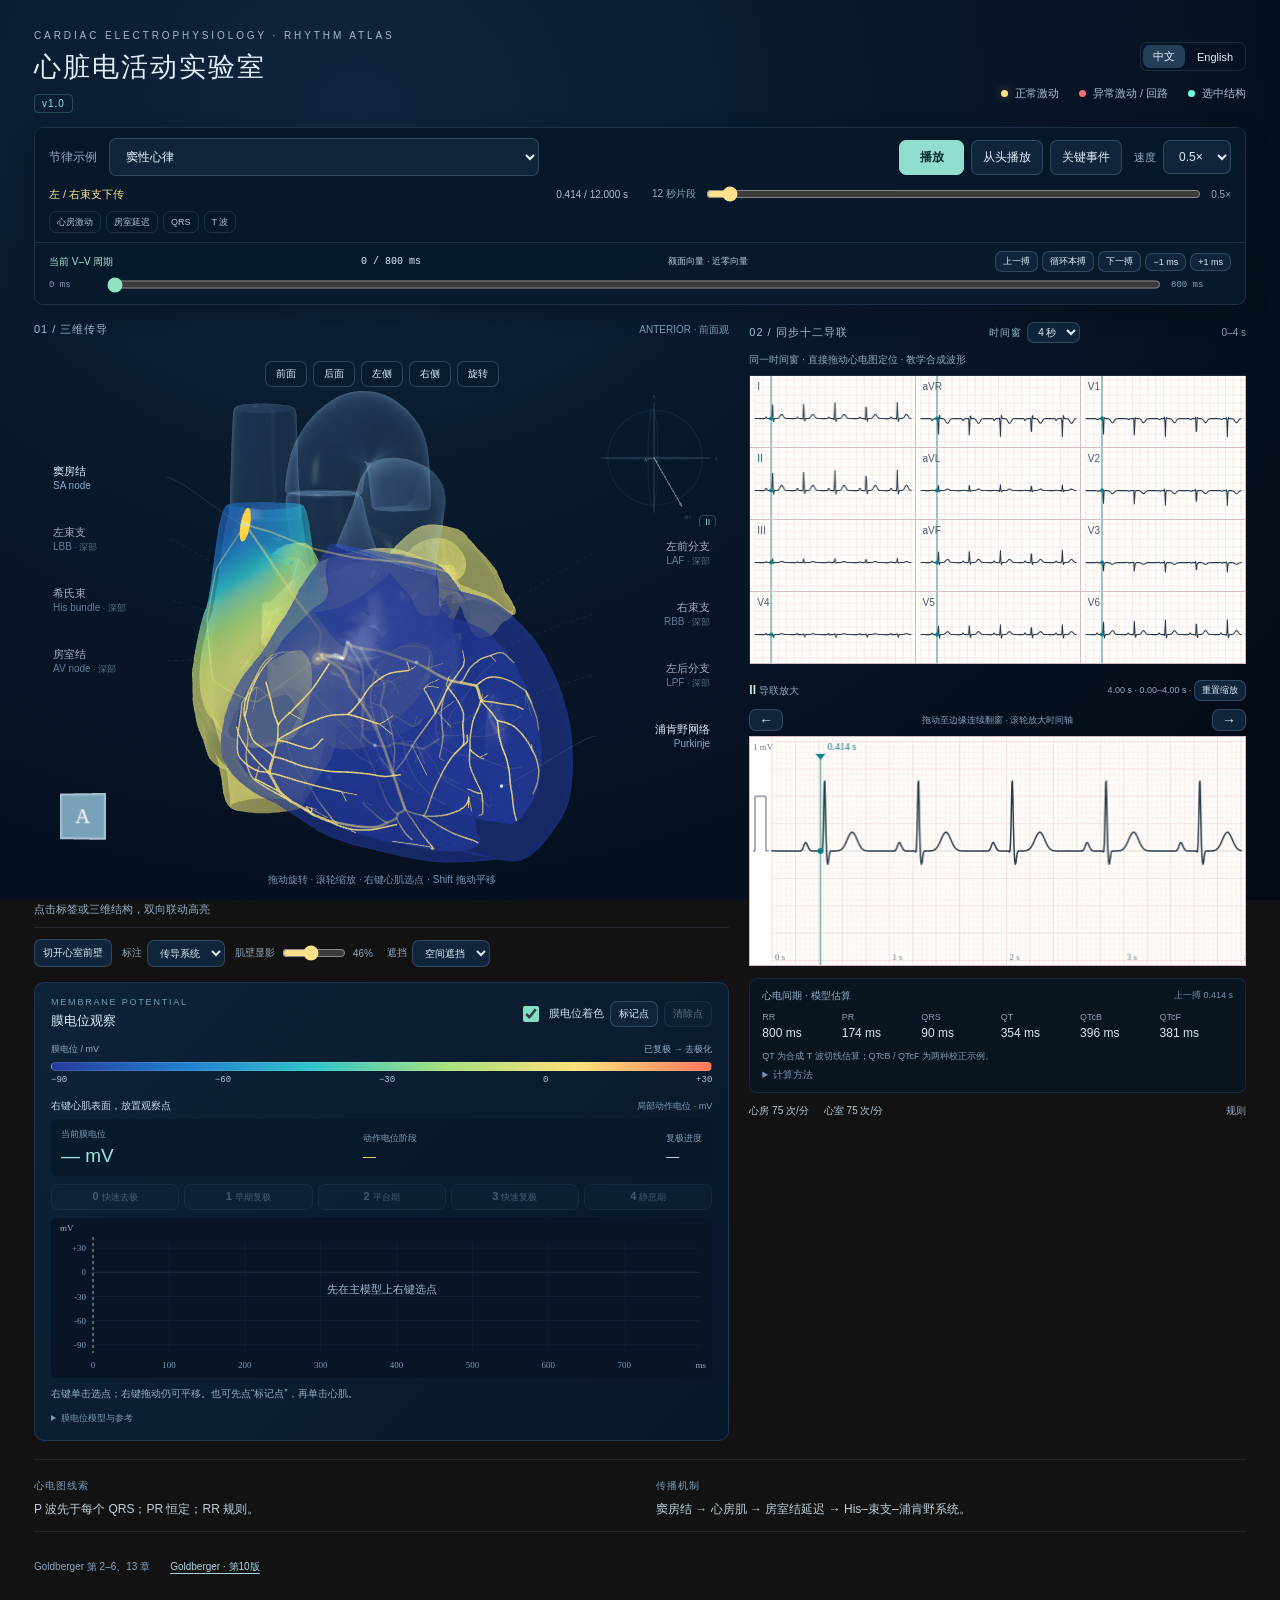
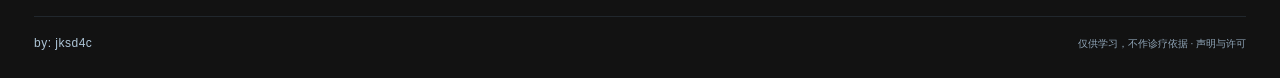
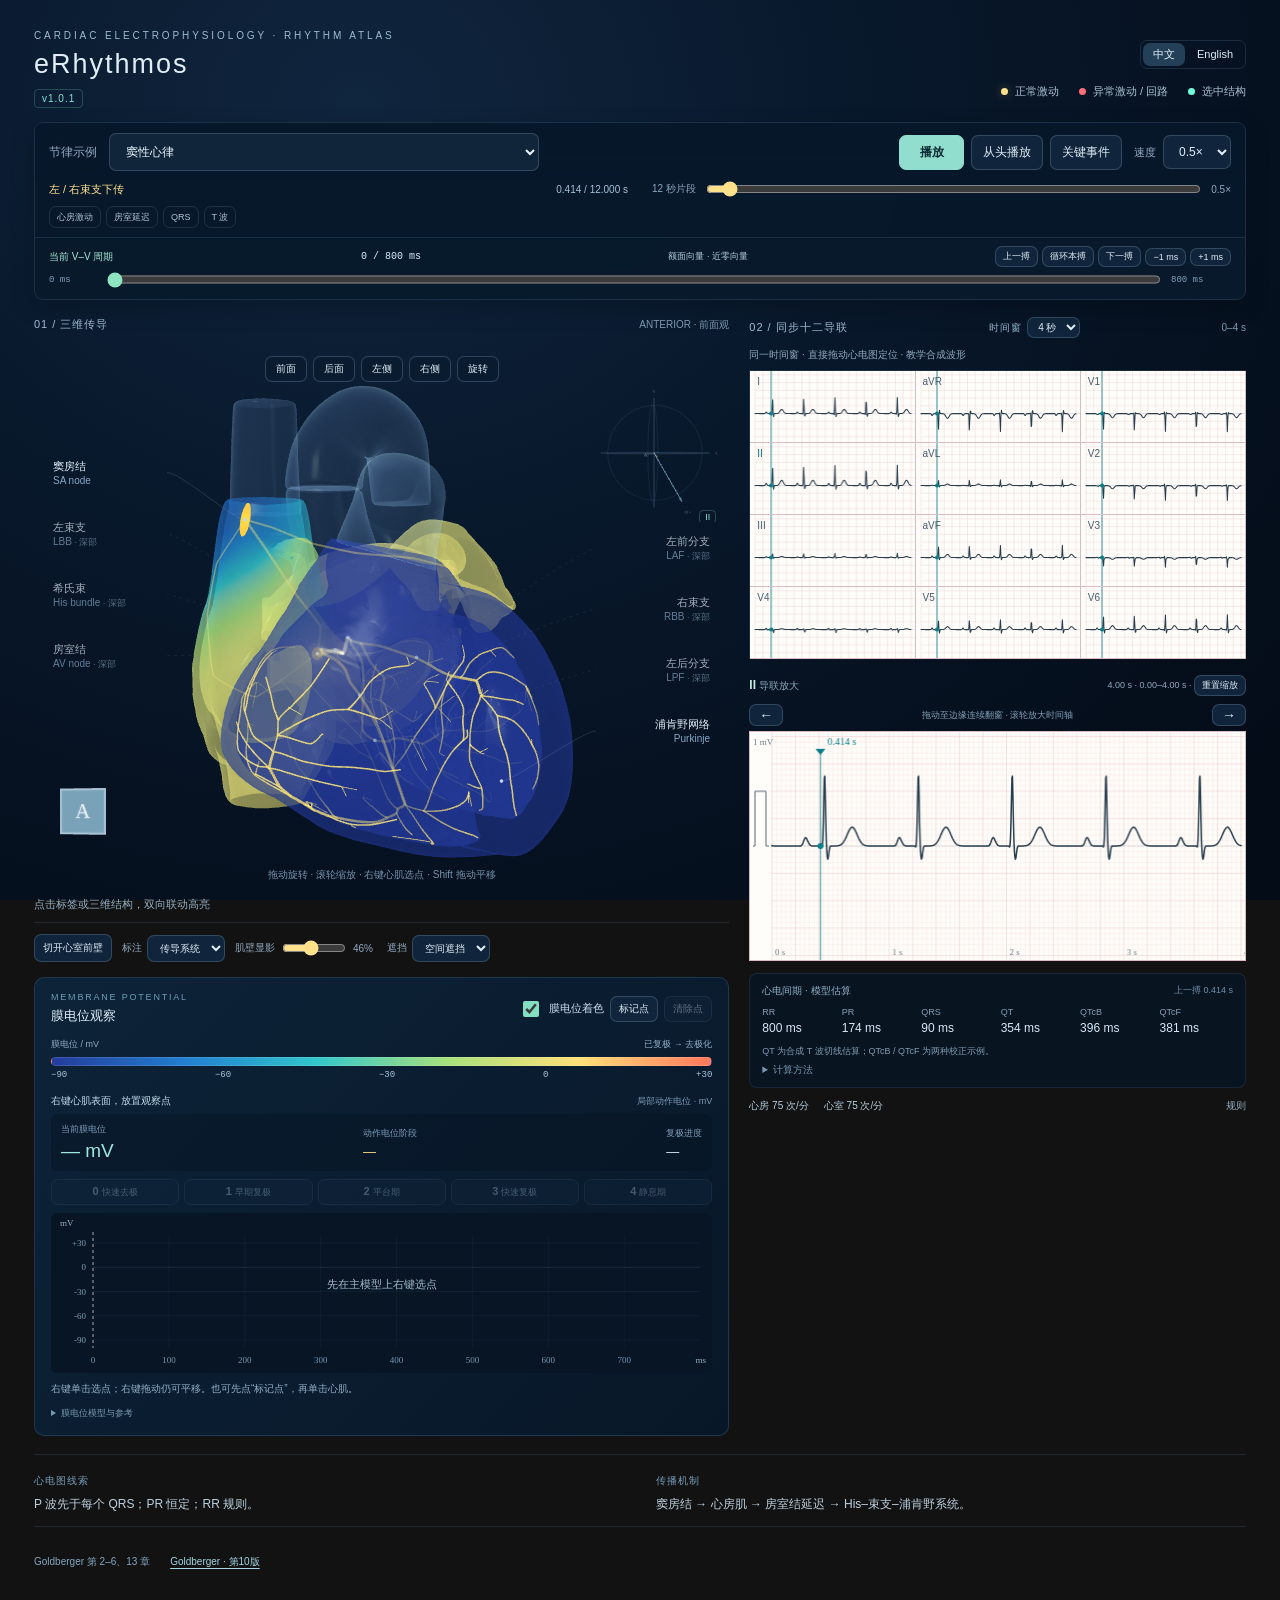
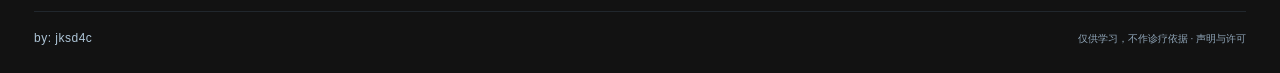
